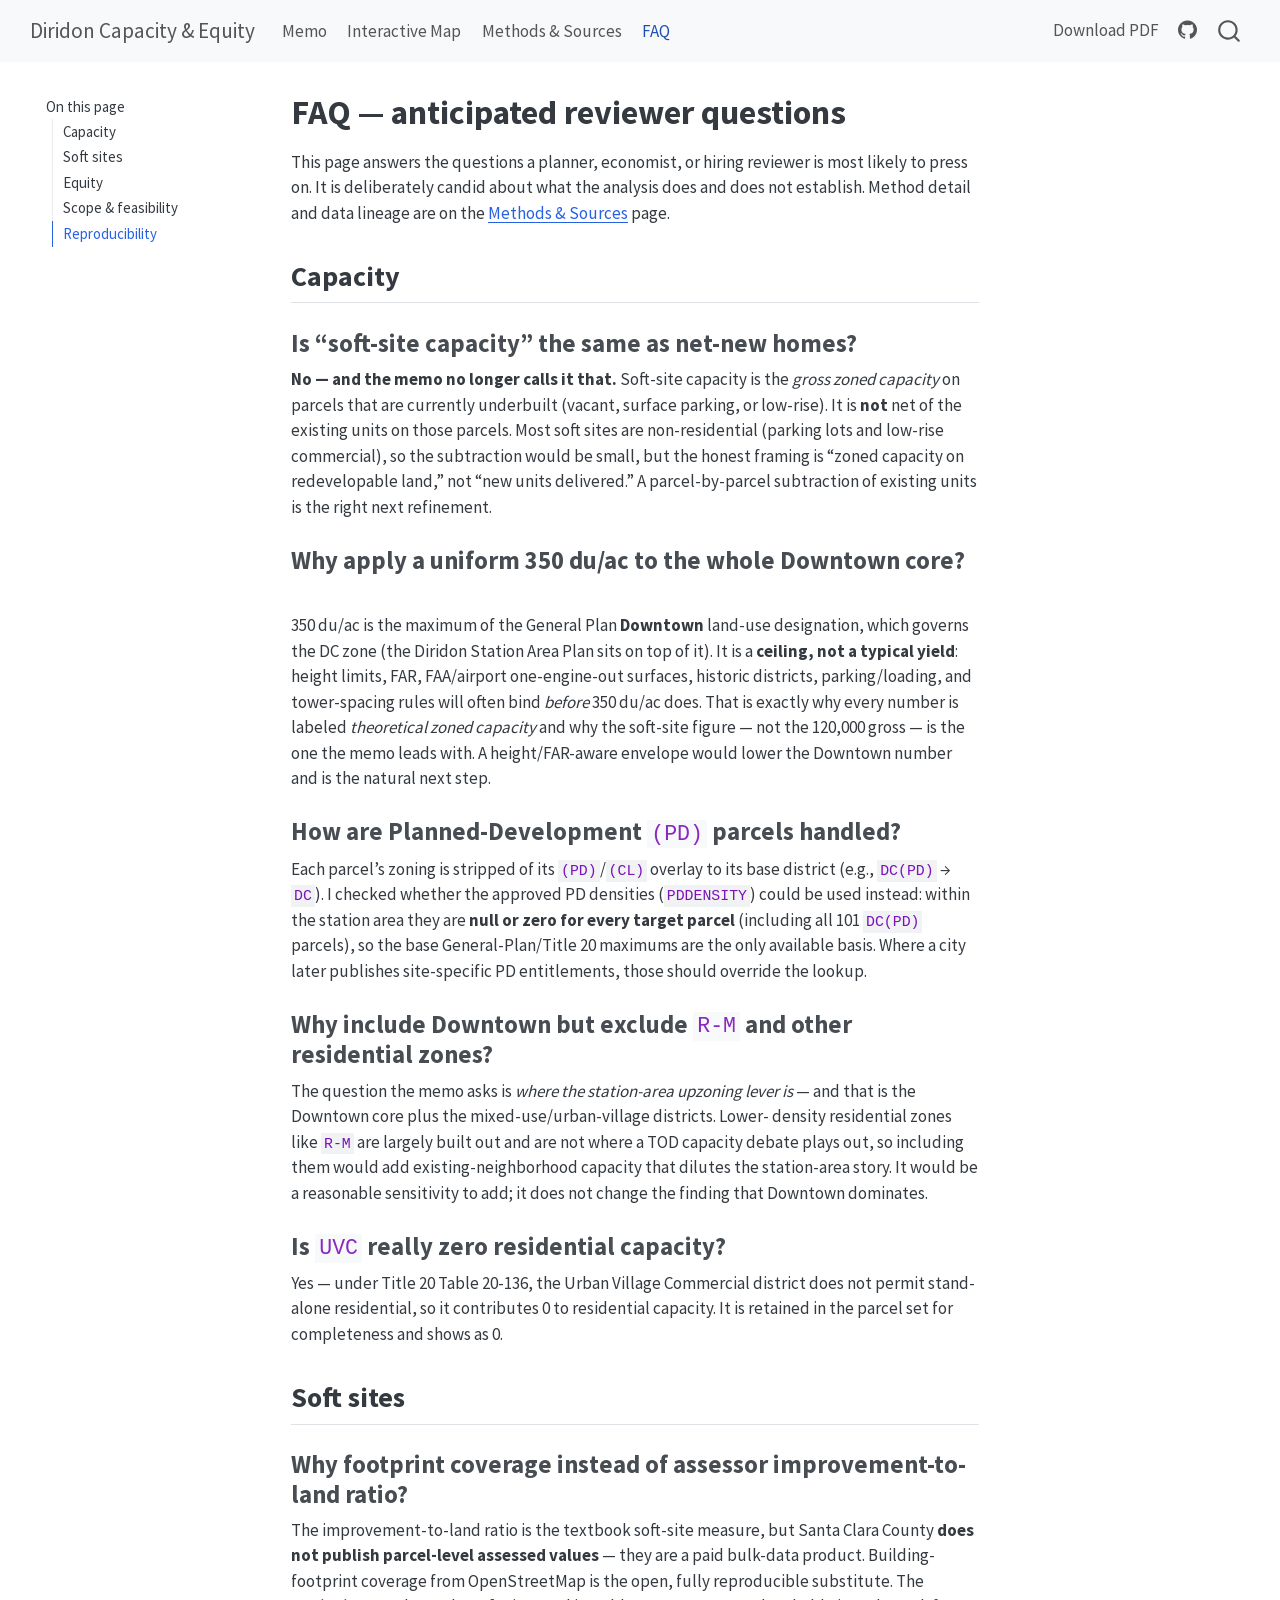
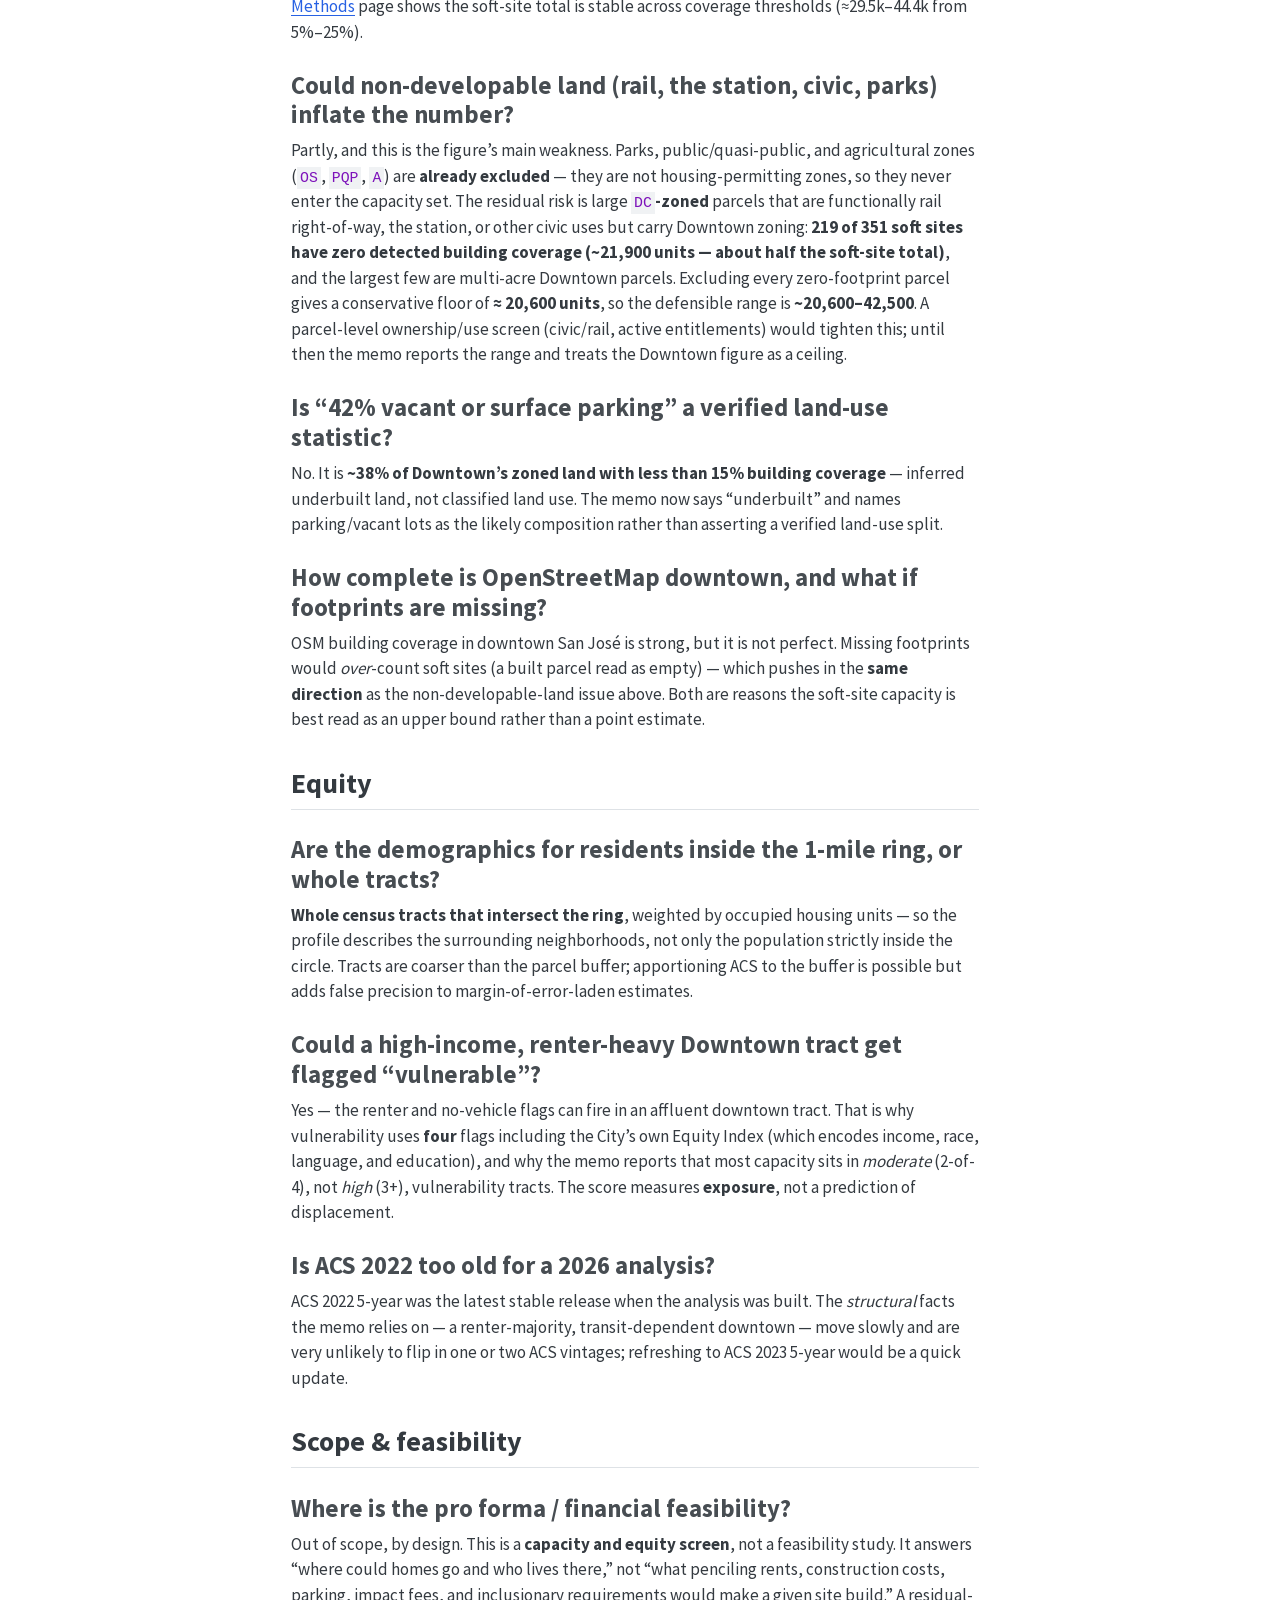
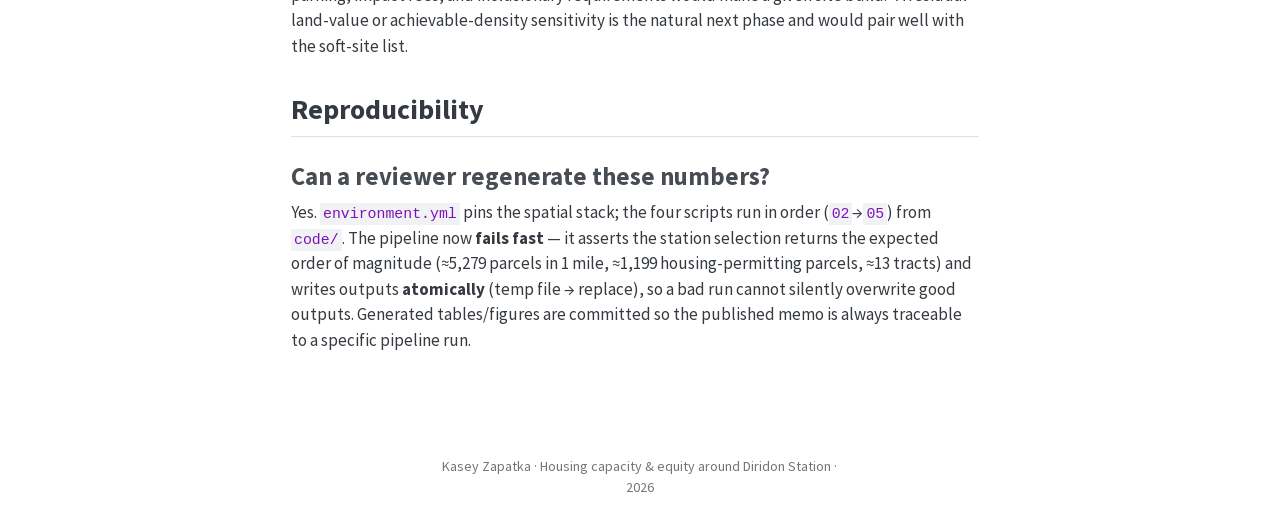
==== docs/faq.html @ 90d752ea "render site with faq page" ====
<!DOCTYPE html>
<html xmlns="http://www.w3.org/1999/xhtml" lang="en" xml:lang="en"><head>

<meta charset="utf-8">
<meta name="generator" content="quarto-1.9.38">

<meta name="viewport" content="width=device-width, initial-scale=1.0, user-scalable=yes">


<title>FAQ — anticipated reviewer questions – Diridon Capacity &amp; Equity</title>
<style>

code{white-space: pre-wrap;}
span.smallcaps{font-variant: small-caps;}
div.columns{display: flex; gap: min(4vw, 1.5em);}
div.column{flex: auto; overflow-x: auto;}
div.hanging-indent{margin-left: 1.5em; text-indent: -1.5em;}
ul.task-list{list-style: none;}
ul.task-list li input[type="checkbox"] {
width: 0.8em;
margin: 0 0.8em 0.2em -1em;  vertical-align: middle;
}
</style>


<script>const headroomChanged = new CustomEvent("quarto-hrChanged", {
  detail: {},
  bubbles: true,
  cancelable: false,
  composed: false,
});

const announceDismiss = () => {
  const annEl = window.document.getElementById("quarto-announcement");
  if (annEl) {
    annEl.remove();

    const annId = annEl.getAttribute("data-announcement-id");
    window.localStorage.setItem(`quarto-announce-${annId}`, "true");
  }
};

const announceRegister = () => {
  const annEl = window.document.getElementById("quarto-announcement");
  if (annEl) {
    const annId = annEl.getAttribute("data-announcement-id");
    const isDismissed =
      window.localStorage.getItem(`quarto-announce-${annId}`) || false;
    if (isDismissed) {
      announceDismiss();
      return;
    } else {
      annEl.classList.remove("hidden");
    }

    const actionEl = annEl.querySelector(".quarto-announcement-action");
    if (actionEl) {
      actionEl.addEventListener("click", function (e) {
        e.preventDefault();
        // Hide the bar immediately
        announceDismiss();
      });
    }
  }
};

window.document.addEventListener("DOMContentLoaded", function () {
  let init = false;

  announceRegister();

  // Manage the back to top button, if one is present.
  let lastScrollTop = window.pageYOffset || document.documentElement.scrollTop;
  const scrollDownBuffer = 5;
  const scrollUpBuffer = 35;
  const btn = document.getElementById("quarto-back-to-top");
  const hideBackToTop = () => {
    btn.style.display = "none";
  };
  const showBackToTop = () => {
    btn.style.display = "inline-block";
  };
  if (btn) {
    window.document.addEventListener(
      "scroll",
      function () {
        const currentScrollTop =
          window.pageYOffset || document.documentElement.scrollTop;

        // Shows and hides the button 'intelligently' as the user scrolls
        if (currentScrollTop - scrollDownBuffer > lastScrollTop) {
          hideBackToTop();
          lastScrollTop = currentScrollTop <= 0 ? 0 : currentScrollTop;
        } else if (currentScrollTop < lastScrollTop - scrollUpBuffer) {
          showBackToTop();
          lastScrollTop = currentScrollTop <= 0 ? 0 : currentScrollTop;
        }

        // Show the button at the bottom, hides it at the top
        if (currentScrollTop <= 0) {
          hideBackToTop();
        } else if (
          window.innerHeight + currentScrollTop >=
          document.body.offsetHeight
        ) {
          showBackToTop();
        }
      },
      false
    );
  }

  function throttle(func, wait) {
    var timeout;
    return function () {
      const context = this;
      const args = arguments;
      const later = function () {
        clearTimeout(timeout);
        timeout = null;
        func.apply(context, args);
      };

      if (!timeout) {
        timeout = setTimeout(later, wait);
      }
    };
  }

  function headerOffset() {
    // Set an offset if there is are fixed top navbar
    const headerEl = window.document.querySelector("header.fixed-top");
    if (headerEl) {
      return headerEl.clientHeight;
    } else {
      return 0;
    }
  }

  function footerOffset() {
    const footerEl = window.document.querySelector("footer.footer");
    if (footerEl) {
      return footerEl.clientHeight;
    } else {
      return 0;
    }
  }

  function dashboardOffset() {
    const dashboardNavEl = window.document.getElementById(
      "quarto-dashboard-header"
    );
    if (dashboardNavEl !== null) {
      return dashboardNavEl.clientHeight;
    } else {
      return 0;
    }
  }

  function updateDocumentOffsetWithoutAnimation() {
    updateDocumentOffset(false);
  }

  function updateDocumentOffset(animated) {
    // set body offset
    const topOffset = headerOffset();
    const bodyOffset = topOffset + footerOffset() + dashboardOffset();
    const bodyEl = window.document.body;
    bodyEl.setAttribute("data-bs-offset", topOffset);
    bodyEl.style.paddingTop = topOffset + "px";

    // deal with sidebar offsets
    const sidebars = window.document.querySelectorAll(
      ".sidebar, .headroom-target"
    );
    sidebars.forEach((sidebar) => {
      if (!animated) {
        sidebar.classList.add("notransition");
        // Remove the no transition class after the animation has time to complete
        setTimeout(function () {
          sidebar.classList.remove("notransition");
        }, 201);
      }

      if (window.Headroom && sidebar.classList.contains("sidebar-unpinned")) {
        sidebar.style.top = "0";
        sidebar.style.maxHeight = "100vh";
      } else {
        sidebar.style.top = topOffset + "px";
        sidebar.style.maxHeight = "calc(100vh - " + topOffset + "px)";
      }
    });

    // allow space for footer
    const mainContainer = window.document.querySelector(".quarto-container");
    if (mainContainer) {
      mainContainer.style.minHeight = "calc(100vh - " + bodyOffset + "px)";
    }

    // link offset
    let linkStyle = window.document.querySelector("#quarto-target-style");
    if (!linkStyle) {
      linkStyle = window.document.createElement("style");
      linkStyle.setAttribute("id", "quarto-target-style");
      window.document.head.appendChild(linkStyle);
    }
    while (linkStyle.firstChild) {
      linkStyle.removeChild(linkStyle.firstChild);
    }
    if (topOffset > 0) {
      linkStyle.appendChild(
        window.document.createTextNode(`
      section:target::before {
        content: "";
        display: block;
        height: ${topOffset}px;
        margin: -${topOffset}px 0 0;
      }`)
      );
    }
    if (init) {
      window.dispatchEvent(headroomChanged);
    }
    init = true;
  }

  // initialize headroom
  var header = window.document.querySelector("#quarto-header");
  if (header && window.Headroom) {
    const headroom = new window.Headroom(header, {
      tolerance: 5,
      onPin: function () {
        const sidebars = window.document.querySelectorAll(
          ".sidebar, .headroom-target"
        );
        sidebars.forEach((sidebar) => {
          sidebar.classList.remove("sidebar-unpinned");
        });
        updateDocumentOffset();
      },
      onUnpin: function () {
        const sidebars = window.document.querySelectorAll(
          ".sidebar, .headroom-target"
        );
        sidebars.forEach((sidebar) => {
          sidebar.classList.add("sidebar-unpinned");
        });
        updateDocumentOffset();
      },
    });
    headroom.init();

    let frozen = false;
    window.quartoToggleHeadroom = function () {
      if (frozen) {
        headroom.unfreeze();
        frozen = false;
      } else {
        headroom.freeze();
        frozen = true;
      }
    };
  }

  window.addEventListener(
    "hashchange",
    function (e) {
      if (
        getComputedStyle(document.documentElement).scrollBehavior !== "smooth"
      ) {
        window.scrollTo(0, window.pageYOffset - headerOffset());
      }
    },
    false
  );

  // Observe size changed for the header
  const headerEl = window.document.querySelector("header.fixed-top");
  if (headerEl && window.ResizeObserver) {
    const observer = new window.ResizeObserver(() => {
      setTimeout(updateDocumentOffsetWithoutAnimation, 0);
    });
    observer.observe(headerEl, {
      attributes: true,
      childList: true,
      characterData: true,
    });
  } else {
    window.addEventListener(
      "resize",
      throttle(updateDocumentOffsetWithoutAnimation, 50)
    );
  }
  setTimeout(updateDocumentOffsetWithoutAnimation, 250);

  // fixup index.html links if we aren't on the filesystem
  if (window.location.protocol !== "file:") {
    const links = window.document.querySelectorAll("a");
    for (let i = 0; i < links.length; i++) {
      if (links[i].href) {
        links[i].dataset.originalHref = links[i].href;
        links[i].href = links[i].href.replace(/\/index\.html/, "/");
      }
    }

    // Fixup any sharing links that require urls
    // Append url to any sharing urls
    const sharingLinks = window.document.querySelectorAll(
      "a.sidebar-tools-main-item, a.quarto-navigation-tool, a.quarto-navbar-tools, a.quarto-navbar-tools-item"
    );
    for (let i = 0; i < sharingLinks.length; i++) {
      const sharingLink = sharingLinks[i];
      const href = sharingLink.getAttribute("href");
      if (href) {
        sharingLink.setAttribute(
          "href",
          href.replace("|url|", window.location.href)
        );
      }
    }

    // Scroll the active navigation item into view, if necessary
    const navSidebar = window.document.querySelector("nav#quarto-sidebar");
    if (navSidebar) {
      // Find the active item
      const activeItem = navSidebar.querySelector("li.sidebar-item a.active");
      if (activeItem) {
        // Wait for the scroll height and height to resolve by observing size changes on the
        // nav element that is scrollable
        const resizeObserver = new ResizeObserver((_entries) => {
          // The bottom of the element
          const elBottom = activeItem.offsetTop;
          const viewBottom = navSidebar.scrollTop + navSidebar.clientHeight;

          // The element height and scroll height are the same, then we are still loading
          if (viewBottom !== navSidebar.scrollHeight) {
            // Determine if the item isn't visible and scroll to it
            if (elBottom >= viewBottom) {
              navSidebar.scrollTop = elBottom;
            }

            // stop observing now since we've completed the scroll
            resizeObserver.unobserve(navSidebar);
          }
        });
        resizeObserver.observe(navSidebar);
      }
    }
  }
});
</script>
<script>/*!
 * clipboard.js v2.0.11
 * https://clipboardjs.com/
 *
 * Licensed MIT © Zeno Rocha
 */
!function(t,e){"object"==typeof exports&&"object"==typeof module?module.exports=e():"function"==typeof define&&define.amd?define([],e):"object"==typeof exports?exports.ClipboardJS=e():t.ClipboardJS=e()}(this,function(){return n={686:function(t,e,n){"use strict";n.d(e,{default:function(){return b}});var e=n(279),i=n.n(e),e=n(370),u=n.n(e),e=n(817),r=n.n(e);function c(t){try{return document.execCommand(t)}catch(t){return}}var a=function(t){t=r()(t);return c("cut"),t};function o(t,e){var n,o,t=(n=t,o="rtl"===document.documentElement.getAttribute("dir"),(t=document.createElement("textarea")).style.fontSize="12pt",t.style.border="0",t.style.padding="0",t.style.margin="0",t.style.position="absolute",t.style[o?"right":"left"]="-9999px",o=window.pageYOffset||document.documentElement.scrollTop,t.style.top="".concat(o,"px"),t.setAttribute("readonly",""),t.value=n,t);return e.container.appendChild(t),e=r()(t),c("copy"),t.remove(),e}var f=function(t){var e=1<arguments.length&&void 0!==arguments[1]?arguments[1]:{container:document.body},n="";return"string"==typeof t?n=o(t,e):t instanceof HTMLInputElement&&!["text","search","url","tel","password"].includes(null==t?void 0:t.type)?n=o(t.value,e):(n=r()(t),c("copy")),n};function l(t){return(l="function"==typeof Symbol&&"symbol"==typeof Symbol.iterator?function(t){return typeof t}:function(t){return t&&"function"==typeof Symbol&&t.constructor===Symbol&&t!==Symbol.prototype?"symbol":typeof t})(t)}var s=function(){var t=0<arguments.length&&void 0!==arguments[0]?arguments[0]:{},e=t.action,n=void 0===e?"copy":e,o=t.container,e=t.target,t=t.text;if("copy"!==n&&"cut"!==n)throw new Error('Invalid "action" value, use either "copy" or "cut"');if(void 0!==e){if(!e||"object"!==l(e)||1!==e.nodeType)throw new Error('Invalid "target" value, use a valid Element');if("copy"===n&&e.hasAttribute("disabled"))throw new Error('Invalid "target" attribute. Please use "readonly" instead of "disabled" attribute');if("cut"===n&&(e.hasAttribute("readonly")||e.hasAttribute("disabled")))throw new Error('Invalid "target" attribute. You can\'t cut text from elements with "readonly" or "disabled" attributes')}return t?f(t,{container:o}):e?"cut"===n?a(e):f(e,{container:o}):void 0};function p(t){return(p="function"==typeof Symbol&&"symbol"==typeof Symbol.iterator?function(t){return typeof t}:function(t){return t&&"function"==typeof Symbol&&t.constructor===Symbol&&t!==Symbol.prototype?"symbol":typeof t})(t)}function d(t,e){for(var n=0;n<e.length;n++){var o=e[n];o.enumerable=o.enumerable||!1,o.configurable=!0,"value"in o&&(o.writable=!0),Object.defineProperty(t,o.key,o)}}function y(t,e){return(y=Object.setPrototypeOf||function(t,e){return t.__proto__=e,t})(t,e)}function h(n){var o=function(){if("undefined"==typeof Reflect||!Reflect.construct)return!1;if(Reflect.construct.sham)return!1;if("function"==typeof Proxy)return!0;try{return Date.prototype.toString.call(Reflect.construct(Date,[],function(){})),!0}catch(t){return!1}}();return function(){var t,e=v(n);return t=o?(t=v(this).constructor,Reflect.construct(e,arguments,t)):e.apply(this,arguments),e=this,!(t=t)||"object"!==p(t)&&"function"!=typeof t?function(t){if(void 0!==t)return t;throw new ReferenceError("this hasn't been initialised - super() hasn't been called")}(e):t}}function v(t){return(v=Object.setPrototypeOf?Object.getPrototypeOf:function(t){return t.__proto__||Object.getPrototypeOf(t)})(t)}function m(t,e){t="data-clipboard-".concat(t);if(e.hasAttribute(t))return e.getAttribute(t)}var b=function(){!function(t,e){if("function"!=typeof e&&null!==e)throw new TypeError("Super expression must either be null or a function");t.prototype=Object.create(e&&e.prototype,{constructor:{value:t,writable:!0,configurable:!0}}),e&&y(t,e)}(r,i());var t,e,n,o=h(r);function r(t,e){var n;return function(t){if(!(t instanceof r))throw new TypeError("Cannot call a class as a function")}(this),(n=o.call(this)).resolveOptions(e),n.listenClick(t),n}return t=r,n=[{key:"copy",value:function(t){var e=1<arguments.length&&void 0!==arguments[1]?arguments[1]:{container:document.body};return f(t,e)}},{key:"cut",value:function(t){return a(t)}},{key:"isSupported",value:function(){var t=0<arguments.length&&void 0!==arguments[0]?arguments[0]:["copy","cut"],t="string"==typeof t?[t]:t,e=!!document.queryCommandSupported;return t.forEach(function(t){e=e&&!!document.queryCommandSupported(t)}),e}}],(e=[{key:"resolveOptions",value:function(){var t=0<arguments.length&&void 0!==arguments[0]?arguments[0]:{};this.action="function"==typeof t.action?t.action:this.defaultAction,this.target="function"==typeof t.target?t.target:this.defaultTarget,this.text="function"==typeof t.text?t.text:this.defaultText,this.container="object"===p(t.container)?t.container:document.body}},{key:"listenClick",value:function(t){var e=this;this.listener=u()(t,"click",function(t){return e.onClick(t)})}},{key:"onClick",value:function(t){var e=t.delegateTarget||t.currentTarget,n=this.action(e)||"copy",t=s({action:n,container:this.container,target:this.target(e),text:this.text(e)});this.emit(t?"success":"error",{action:n,text:t,trigger:e,clearSelection:function(){e&&e.focus(),window.getSelection().removeAllRanges()}})}},{key:"defaultAction",value:function(t){return m("action",t)}},{key:"defaultTarget",value:function(t){t=m("target",t);if(t)return document.querySelector(t)}},{key:"defaultText",value:function(t){return m("text",t)}},{key:"destroy",value:function(){this.listener.destroy()}}])&&d(t.prototype,e),n&&d(t,n),r}()},828:function(t){var e;"undefined"==typeof Element||Element.prototype.matches||((e=Element.prototype).matches=e.matchesSelector||e.mozMatchesSelector||e.msMatchesSelector||e.oMatchesSelector||e.webkitMatchesSelector),t.exports=function(t,e){for(;t&&9!==t.nodeType;){if("function"==typeof t.matches&&t.matches(e))return t;t=t.parentNode}}},438:function(t,e,n){var u=n(828);function i(t,e,n,o,r){var i=function(e,n,t,o){return function(t){t.delegateTarget=u(t.target,n),t.delegateTarget&&o.call(e,t)}}.apply(this,arguments);return t.addEventListener(n,i,r),{destroy:function(){t.removeEventListener(n,i,r)}}}t.exports=function(t,e,n,o,r){return"function"==typeof t.addEventListener?i.apply(null,arguments):"function"==typeof n?i.bind(null,document).apply(null,arguments):("string"==typeof t&&(t=document.querySelectorAll(t)),Array.prototype.map.call(t,function(t){return i(t,e,n,o,r)}))}},879:function(t,n){n.node=function(t){return void 0!==t&&t instanceof HTMLElement&&1===t.nodeType},n.nodeList=function(t){var e=Object.prototype.toString.call(t);return void 0!==t&&("[object NodeList]"===e||"[object HTMLCollection]"===e)&&"length"in t&&(0===t.length||n.node(t[0]))},n.string=function(t){return"string"==typeof t||t instanceof String},n.fn=function(t){return"[object Function]"===Object.prototype.toString.call(t)}},370:function(t,e,n){var f=n(879),l=n(438);t.exports=function(t,e,n){if(!t&&!e&&!n)throw new Error("Missing required arguments");if(!f.string(e))throw new TypeError("Second argument must be a String");if(!f.fn(n))throw new TypeError("Third argument must be a Function");if(f.node(t))return c=e,a=n,(u=t).addEventListener(c,a),{destroy:function(){u.removeEventListener(c,a)}};if(f.nodeList(t))return o=t,r=e,i=n,Array.prototype.forEach.call(o,function(t){t.addEventListener(r,i)}),{destroy:function(){Array.prototype.forEach.call(o,function(t){t.removeEventListener(r,i)})}};if(f.string(t))return t=t,e=e,n=n,l(document.body,t,e,n);throw new TypeError("First argument must be a String, HTMLElement, HTMLCollection, or NodeList");var o,r,i,u,c,a}},817:function(t){t.exports=function(t){var e,n="SELECT"===t.nodeName?(t.focus(),t.value):"INPUT"===t.nodeName||"TEXTAREA"===t.nodeName?((e=t.hasAttribute("readonly"))||t.setAttribute("readonly",""),t.select(),t.setSelectionRange(0,t.value.length),e||t.removeAttribute("readonly"),t.value):(t.hasAttribute("contenteditable")&&t.focus(),n=window.getSelection(),(e=document.createRange()).selectNodeContents(t),n.removeAllRanges(),n.addRange(e),n.toString());return n}},279:function(t){function e(){}e.prototype={on:function(t,e,n){var o=this.e||(this.e={});return(o[t]||(o[t]=[])).push({fn:e,ctx:n}),this},once:function(t,e,n){var o=this;function r(){o.off(t,r),e.apply(n,arguments)}return r._=e,this.on(t,r,n)},emit:function(t){for(var e=[].slice.call(arguments,1),n=((this.e||(this.e={}))[t]||[]).slice(),o=0,r=n.length;o<r;o++)n[o].fn.apply(n[o].ctx,e);return this},off:function(t,e){var n=this.e||(this.e={}),o=n[t],r=[];if(o&&e)for(var i=0,u=o.length;i<u;i++)o[i].fn!==e&&o[i].fn._!==e&&r.push(o[i]);return r.length?n[t]=r:delete n[t],this}},t.exports=e,t.exports.TinyEmitter=e}},r={},o.n=function(t){var e=t&&t.__esModule?function(){return t.default}:function(){return t};return o.d(e,{a:e}),e},o.d=function(t,e){for(var n in e)o.o(e,n)&&!o.o(t,n)&&Object.defineProperty(t,n,{enumerable:!0,get:e[n]})},o.o=function(t,e){return Object.prototype.hasOwnProperty.call(t,e)},o(686).default;function o(t){if(r[t])return r[t].exports;var e=r[t]={exports:{}};return n[t](e,e.exports,o),e.exports}var n,r});</script>
<script>/*! @algolia/autocomplete-js 1.19.1 | MIT License | © Algolia, Inc. and contributors | https://github.com/algolia/autocomplete */
!function(e,t){"object"==typeof exports&&"undefined"!=typeof module?t(exports):"function"==typeof define&&define.amd?define(["exports"],t):t((e="undefined"!=typeof globalThis?globalThis:e||self)["@algolia/autocomplete-js"]={})}(this,(function(e){"use strict";function t(e,t){var n=Object.keys(e);if(Object.getOwnPropertySymbols){var r=Object.getOwnPropertySymbols(e);t&&(r=r.filter((function(t){return Object.getOwnPropertyDescriptor(e,t).enumerable}))),n.push.apply(n,r)}return n}function n(e){for(var n=1;n<arguments.length;n++){var r=null!=arguments[n]?arguments[n]:{};n%2?t(Object(r),!0).forEach((function(t){o(e,t,r[t])})):Object.getOwnPropertyDescriptors?Object.defineProperties(e,Object.getOwnPropertyDescriptors(r)):t(Object(r)).forEach((function(t){Object.defineProperty(e,t,Object.getOwnPropertyDescriptor(r,t))}))}return e}function r(e){return r="function"==typeof Symbol&&"symbol"==typeof Symbol.iterator?function(e){return typeof e}:function(e){return e&&"function"==typeof Symbol&&e.constructor===Symbol&&e!==Symbol.prototype?"symbol":typeof e},r(e)}function o(e,t,n){return(t=function(e){var t=function(e,t){if("object"!=typeof e||null===e)return e;var n=e[Symbol.toPrimitive];if(void 0!==n){var r=n.call(e,t||"default");if("object"!=typeof r)return r;throw new TypeError("@@toPrimitive must return a primitive value.")}return("string"===t?String:Number)(e)}(e,"string");return"symbol"==typeof t?t:String(t)}(t))in e?Object.defineProperty(e,t,{value:n,enumerable:!0,configurable:!0,writable:!0}):e[t]=n,e}function i(){return i=Object.assign?Object.assign.bind():function(e){for(var t=1;t<arguments.length;t++){var n=arguments[t];for(var r in n)Object.prototype.hasOwnProperty.call(n,r)&&(e[r]=n[r])}return e},i.apply(this,arguments)}function u(e,t){if(null==e)return{};var n,r,o=function(e,t){if(null==e)return{};var n,r,o={},i=Object.keys(e);for(r=0;r<i.length;r++)n=i[r],t.indexOf(n)>=0||(o[n]=e[n]);return o}(e,t);if(Object.getOwnPropertySymbols){var i=Object.getOwnPropertySymbols(e);for(r=0;r<i.length;r++)n=i[r],t.indexOf(n)>=0||Object.prototype.propertyIsEnumerable.call(e,n)&&(o[n]=e[n])}return o}function a(e,t){return function(e){if(Array.isArray(e))return e}(e)||function(e,t){var n=null==e?null:"undefined"!=typeof Symbol&&e[Symbol.iterator]||e["@@iterator"];if(null!=n){var r,o,i,u,a=[],l=!0,c=!1;try{if(i=(n=n.call(e)).next,0===t){if(Object(n)!==n)return;l=!1}else for(;!(l=(r=i.call(n)).done)&&(a.push(r.value),a.length!==t);l=!0);}catch(e){c=!0,o=e}finally{try{if(!l&&null!=n.return&&(u=n.return(),Object(u)!==u))return}finally{if(c)throw o}}return a}}(e,t)||c(e,t)||function(){throw new TypeError("Invalid attempt to destructure non-iterable instance.\nIn order to be iterable, non-array objects must have a [Symbol.iterator]() method.")}()}function l(e){return function(e){if(Array.isArray(e))return s(e)}(e)||function(e){if("undefined"!=typeof Symbol&&null!=e[Symbol.iterator]||null!=e["@@iterator"])return Array.from(e)}(e)||c(e)||function(){throw new TypeError("Invalid attempt to spread non-iterable instance.\nIn order to be iterable, non-array objects must have a [Symbol.iterator]() method.")}()}function c(e,t){if(e){if("string"==typeof e)return s(e,t);var n=Object.prototype.toString.call(e).slice(8,-1);return"Object"===n&&e.constructor&&(n=e.constructor.name),"Map"===n||"Set"===n?Array.from(e):"Arguments"===n||/^(?:Ui|I)nt(?:8|16|32)(?:Clamped)?Array$/.test(n)?s(e,t):void 0}}function s(e,t){(null==t||t>e.length)&&(t=e.length);for(var n=0,r=new Array(t);n<t;n++)r[n]=e[n];return r}function f(e){return{current:e}}function p(e,t){var n=void 0;return function(){for(var r=arguments.length,o=new Array(r),i=0;i<r;i++)o[i]=arguments[i];n&&clearTimeout(n),n=setTimeout((function(){return e.apply(void 0,o)}),t)}}function m(e){return e.reduce((function(e,t){return e.concat(t)}),[])}var v=0;function d(){return"autocomplete-".concat(v++)}function y(e,t){return t.reduce((function(e,t){return e&&e[t]}),e)}function b(e){return 0===e.collections.length?0:e.collections.reduce((function(e,t){return e+t.items.length}),0)}function g(e){return e!==Object(e)}function h(e,t){if(e===t)return!0;if(g(e)||g(t)||"function"==typeof e||"function"==typeof t)return e===t;if(Object.keys(e).length!==Object.keys(t).length)return!1;for(var n=0,r=Object.keys(e);n<r.length;n++){var o=r[n];if(!(o in t))return!1;if(!h(e[o],t[o]))return!1}return!0}var _=function(){};var O="1.19.1",S=[{segment:"autocomplete-core",version:O}];function j(e){var t=e.item,n=e.items,r=void 0===n?[]:n;return{index:t.__autocomplete_indexName,items:[t],positions:[1+r.findIndex((function(e){return e.objectID===t.objectID}))],queryID:t.__autocomplete_queryID,algoliaSource:["autocomplete"]}}function P(e,t){return function(e){if(Array.isArray(e))return e}(e)||function(e,t){var n=null==e?null:"undefined"!=typeof Symbol&&e[Symbol.iterator]||e["@@iterator"];if(null!=n){var r,o,i,u,a=[],l=!0,c=!1;try{if(i=(n=n.call(e)).next,0===t){if(Object(n)!==n)return;l=!1}else for(;!(l=(r=i.call(n)).done)&&(a.push(r.value),a.length!==t);l=!0);}catch(e){c=!0,o=e}finally{try{if(!l&&null!=n.return&&(u=n.return(),Object(u)!==u))return}finally{if(c)throw o}}return a}}(e,t)||function(e,t){if(!e)return;if("string"==typeof e)return w(e,t);var n=Object.prototype.toString.call(e).slice(8,-1);"Object"===n&&e.constructor&&(n=e.constructor.name);if("Map"===n||"Set"===n)return Array.from(e);if("Arguments"===n||/^(?:Ui|I)nt(?:8|16|32)(?:Clamped)?Array$/.test(n))return w(e,t)}(e,t)||function(){throw new TypeError("Invalid attempt to destructure non-iterable instance.\nIn order to be iterable, non-array objects must have a [Symbol.iterator]() method.")}()}function w(e,t){(null==t||t>e.length)&&(t=e.length);for(var n=0,r=new Array(t);n<t;n++)r[n]=e[n];return r}var I=["items"],A=["items"];function E(e){return E="function"==typeof Symbol&&"symbol"==typeof Symbol.iterator?function(e){return typeof e}:function(e){return e&&"function"==typeof Symbol&&e.constructor===Symbol&&e!==Symbol.prototype?"symbol":typeof e},E(e)}function D(e){return function(e){if(Array.isArray(e))return C(e)}(e)||function(e){if("undefined"!=typeof Symbol&&null!=e[Symbol.iterator]||null!=e["@@iterator"])return Array.from(e)}(e)||function(e,t){if(!e)return;if("string"==typeof e)return C(e,t);var n=Object.prototype.toString.call(e).slice(8,-1);"Object"===n&&e.constructor&&(n=e.constructor.name);if("Map"===n||"Set"===n)return Array.from(e);if("Arguments"===n||/^(?:Ui|I)nt(?:8|16|32)(?:Clamped)?Array$/.test(n))return C(e,t)}(e)||function(){throw new TypeError("Invalid attempt to spread non-iterable instance.\nIn order to be iterable, non-array objects must have a [Symbol.iterator]() method.")}()}function C(e,t){(null==t||t>e.length)&&(t=e.length);for(var n=0,r=new Array(t);n<t;n++)r[n]=e[n];return r}function k(e,t){if(null==e)return{};var n,r,o=function(e,t){if(null==e)return{};var n,r,o={},i=Object.keys(e);for(r=0;r<i.length;r++)n=i[r],t.indexOf(n)>=0||(o[n]=e[n]);return o}(e,t);if(Object.getOwnPropertySymbols){var i=Object.getOwnPropertySymbols(e);for(r=0;r<i.length;r++)n=i[r],t.indexOf(n)>=0||Object.prototype.propertyIsEnumerable.call(e,n)&&(o[n]=e[n])}return o}function x(e,t){var n=Object.keys(e);if(Object.getOwnPropertySymbols){var r=Object.getOwnPropertySymbols(e);t&&(r=r.filter((function(t){return Object.getOwnPropertyDescriptor(e,t).enumerable}))),n.push.apply(n,r)}return n}function N(e){for(var t=1;t<arguments.length;t++){var n=null!=arguments[t]?arguments[t]:{};t%2?x(Object(n),!0).forEach((function(t){T(e,t,n[t])})):Object.getOwnPropertyDescriptors?Object.defineProperties(e,Object.getOwnPropertyDescriptors(n)):x(Object(n)).forEach((function(t){Object.defineProperty(e,t,Object.getOwnPropertyDescriptor(n,t))}))}return e}function T(e,t,n){return(t=function(e){var t=function(e,t){if("object"!==E(e)||null===e)return e;var n=e[Symbol.toPrimitive];if(void 0!==n){var r=n.call(e,t||"default");if("object"!==E(r))return r;throw new TypeError("@@toPrimitive must return a primitive value.")}return("string"===t?String:Number)(e)}(e,"string");return"symbol"===E(t)?t:String(t)}(t))in e?Object.defineProperty(e,t,{value:n,enumerable:!0,configurable:!0,writable:!0}):e[t]=n,e}function q(e){for(var t=arguments.length>1&&void 0!==arguments[1]?arguments[1]:20,n=[],r=0;r<e.objectIDs.length;r+=t)n.push(N(N({},e),{},{objectIDs:e.objectIDs.slice(r,r+t)}));return n}function B(e){return e.map((function(e){var t=e.items,n=k(e,I);return N(N({},n),{},{objectIDs:(null==t?void 0:t.map((function(e){return e.objectID})))||n.objectIDs})}))}function R(e){var t,n,r,o=(t=P((e.version||"").split(".").map(Number),2),n=t[0],r=t[1],n>=3||2===n&&r>=4||1===n&&r>=10);function i(t,n,r){if(o&&void 0!==r){var i=r[0].__autocomplete_algoliaCredentials,u={"X-Algolia-Application-Id":i.appId,"X-Algolia-API-Key":i.apiKey};e.apply(void 0,[t].concat(D(n),[{headers:u}]))}else e.apply(void 0,[t].concat(D(n)))}return{init:function(t,n){e("init",{appId:t,apiKey:n})},setAuthenticatedUserToken:function(t){e("setAuthenticatedUserToken",t)},setUserToken:function(t){e("setUserToken",t)},clickedObjectIDsAfterSearch:function(){for(var e=arguments.length,t=new Array(e),n=0;n<e;n++)t[n]=arguments[n];t.length>0&&i("clickedObjectIDsAfterSearch",B(t),t[0].items)},clickedObjectIDs:function(){for(var e=arguments.length,t=new Array(e),n=0;n<e;n++)t[n]=arguments[n];t.length>0&&i("clickedObjectIDs",B(t),t[0].items)},clickedFilters:function(){for(var t=arguments.length,n=new Array(t),r=0;r<t;r++)n[r]=arguments[r];n.length>0&&e.apply(void 0,["clickedFilters"].concat(n))},convertedObjectIDsAfterSearch:function(){for(var e=arguments.length,t=new Array(e),n=0;n<e;n++)t[n]=arguments[n];t.length>0&&i("convertedObjectIDsAfterSearch",B(t),t[0].items)},convertedObjectIDs:function(){for(var e=arguments.length,t=new Array(e),n=0;n<e;n++)t[n]=arguments[n];t.length>0&&i("convertedObjectIDs",B(t),t[0].items)},convertedFilters:function(){for(var t=arguments.length,n=new Array(t),r=0;r<t;r++)n[r]=arguments[r];n.length>0&&e.apply(void 0,["convertedFilters"].concat(n))},viewedObjectIDs:function(){for(var e=arguments.length,t=new Array(e),n=0;n<e;n++)t[n]=arguments[n];t.length>0&&t.reduce((function(e,t){var n=t.items,r=k(t,A);return[].concat(D(e),D(q(N(N({},r),{},{objectIDs:(null==n?void 0:n.map((function(e){return e.objectID})))||r.objectIDs})).map((function(e){return{items:n,payload:e}}))))}),[]).forEach((function(e){var t=e.items;return i("viewedObjectIDs",[e.payload],t)}))},viewedFilters:function(){for(var t=arguments.length,n=new Array(t),r=0;r<t;r++)n[r]=arguments[r];n.length>0&&e.apply(void 0,["viewedFilters"].concat(n))}}}function L(e){var t=e.items.reduce((function(e,t){var n;return e[t.__autocomplete_indexName]=(null!==(n=e[t.__autocomplete_indexName])&&void 0!==n?n:[]).concat(t),e}),{});return Object.keys(t).map((function(e){return{index:e,items:t[e],algoliaSource:["autocomplete"]}}))}function F(e){return e.objectID&&e.__autocomplete_indexName&&e.__autocomplete_queryID}function U(e){return U="function"==typeof Symbol&&"symbol"==typeof Symbol.iterator?function(e){return typeof e}:function(e){return e&&"function"==typeof Symbol&&e.constructor===Symbol&&e!==Symbol.prototype?"symbol":typeof e},U(e)}function M(e){return function(e){if(Array.isArray(e))return H(e)}(e)||function(e){if("undefined"!=typeof Symbol&&null!=e[Symbol.iterator]||null!=e["@@iterator"])return Array.from(e)}(e)||function(e,t){if(!e)return;if("string"==typeof e)return H(e,t);var n=Object.prototype.toString.call(e).slice(8,-1);"Object"===n&&e.constructor&&(n=e.constructor.name);if("Map"===n||"Set"===n)return Array.from(e);if("Arguments"===n||/^(?:Ui|I)nt(?:8|16|32)(?:Clamped)?Array$/.test(n))return H(e,t)}(e)||function(){throw new TypeError("Invalid attempt to spread non-iterable instance.\nIn order to be iterable, non-array objects must have a [Symbol.iterator]() method.")}()}function H(e,t){(null==t||t>e.length)&&(t=e.length);for(var n=0,r=new Array(t);n<t;n++)r[n]=e[n];return r}function V(e,t){var n=Object.keys(e);if(Object.getOwnPropertySymbols){var r=Object.getOwnPropertySymbols(e);t&&(r=r.filter((function(t){return Object.getOwnPropertyDescriptor(e,t).enumerable}))),n.push.apply(n,r)}return n}function W(e){for(var t=1;t<arguments.length;t++){var n=null!=arguments[t]?arguments[t]:{};t%2?V(Object(n),!0).forEach((function(t){Q(e,t,n[t])})):Object.getOwnPropertyDescriptors?Object.defineProperties(e,Object.getOwnPropertyDescriptors(n)):V(Object(n)).forEach((function(t){Object.defineProperty(e,t,Object.getOwnPropertyDescriptor(n,t))}))}return e}function Q(e,t,n){return(t=function(e){var t=function(e,t){if("object"!==U(e)||null===e)return e;var n=e[Symbol.toPrimitive];if(void 0!==n){var r=n.call(e,t||"default");if("object"!==U(r))return r;throw new TypeError("@@toPrimitive must return a primitive value.")}return("string"===t?String:Number)(e)}(e,"string");return"symbol"===U(t)?t:String(t)}(t))in e?Object.defineProperty(e,t,{value:n,enumerable:!0,configurable:!0,writable:!0}):e[t]=n,e}var K="2.15.0",$="https://cdn.jsdelivr.net/npm/search-insights@".concat(K,"/dist/search-insights.min.js"),z=p((function(e){var t=e.onItemsChange,n=e.items,r=e.insights,o=e.state;t({insights:r,insightsEvents:L({items:n}).map((function(e){return W({eventName:"Items Viewed"},e)})),state:o})}),400);function G(e){var t=function(e){return W({onItemsChange:function(e){var t=e.insights,n=e.insightsEvents,r=e.state;t.viewedObjectIDs.apply(t,M(n.map((function(e){return W(W({},e),{},{algoliaSource:J(e.algoliaSource,r.context)})}))))},onSelect:function(e){var t=e.insights,n=e.insightsEvents,r=e.state;t.clickedObjectIDsAfterSearch.apply(t,M(n.map((function(e){return W(W({},e),{},{algoliaSource:J(e.algoliaSource,r.context)})}))))},onActive:_,__autocomplete_clickAnalytics:!0},e)}(e),n=t.insightsClient,r=t.insightsInitParams,o=t.onItemsChange,i=t.onSelect,u=t.onActive,a=t.__autocomplete_clickAnalytics,l=n;if(n||function(e){if("undefined"!=typeof window)e({window:window})}((function(e){var t=e.window,n=t.AlgoliaAnalyticsObject||"aa";"string"==typeof n&&(l=t[n]),l||(t.AlgoliaAnalyticsObject=n,t[n]||(t[n]=function(){t[n].queue||(t[n].queue=[]);for(var e=arguments.length,r=new Array(e),o=0;o<e;o++)r[o]=arguments[o];t[n].queue.push(r)}),t[n].version=K,l=t[n],function(e){var t="[Autocomplete]: Could not load search-insights.js. Please load it manually following https://alg.li/insights-autocomplete";try{var n=e.document.createElement("script");n.async=!0,n.src=$,n.onerror=function(){console.error(t)},document.body.appendChild(n)}catch(e){console.error(t)}}(t))})),!l)return{};r&&l("init",W({partial:!0},r));var c=R(l),s=f([]),m=p((function(e){var t=e.state;if(t.isOpen){var n=t.collections.reduce((function(e,t){return[].concat(M(e),M(t.items))}),[]).filter(F);h(s.current.map((function(e){return e.objectID})),n.map((function(e){return e.objectID})))||(s.current=n,n.length>0&&z({onItemsChange:o,items:n,insights:c,state:t}))}}),0);return{name:"aa.algoliaInsightsPlugin",subscribe:function(e){var t=e.setContext,n=e.onSelect,r=e.onActive;function o(e){t({algoliaInsightsPlugin:{__algoliaSearchParameters:W(W({},a?{clickAnalytics:!0}:{}),e?{userToken:X(e)}:{}),insights:c}})}l("addAlgoliaAgent","insights-plugin"),o(),l("onUserTokenChange",(function(e){o(e)})),l("getUserToken",null,(function(e,t){o(t)})),n((function(e){var t=e.item,n=e.state,r=e.event,o=e.source;F(t)&&i({state:n,event:r,insights:c,item:t,insightsEvents:[W({eventName:"Item Selected"},j({item:t,items:o.getItems().filter(F)}))]})})),r((function(e){var t=e.item,n=e.source,r=e.state,o=e.event;F(t)&&u({state:r,event:o,insights:c,item:t,insightsEvents:[W({eventName:"Item Active"},j({item:t,items:n.getItems().filter(F)}))]})}))},onStateChange:function(e){var t=e.state;m({state:t})},__autocomplete_pluginOptions:e}}function J(){var e,t=arguments.length>0&&void 0!==arguments[0]?arguments[0]:[],n=arguments.length>1?arguments[1]:void 0;return[].concat(M(t),["autocomplete-internal"],M(null!==(e=n.algoliaInsightsPlugin)&&void 0!==e&&e.__automaticInsights?["autocomplete-automatic"]:[]))}function X(e){return"number"==typeof e?e.toString():e}function Y(e,t){var n=t;return{then:function(t,r){return Y(e.then(ee(t,n,e),ee(r,n,e)),n)},catch:function(t){return Y(e.catch(ee(t,n,e)),n)},finally:function(t){return t&&n.onCancelList.push(t),Y(e.finally(ee(t&&function(){return n.onCancelList=[],t()},n,e)),n)},cancel:function(){n.isCanceled=!0;var e=n.onCancelList;n.onCancelList=[],e.forEach((function(e){e()}))},isCanceled:function(){return!0===n.isCanceled}}}function Z(e){return Y(e,{isCanceled:!1,onCancelList:[]})}function ee(e,t,n){return e?function(n){return t.isCanceled?n:e(n)}:n}var te,ne=!0;function re(e,t,n,r){if(!n)return null;if(e<0&&(null===t||null!==r&&0===t))return n+e;var o=(null===t?-1:t)+e;return o<=-1||o>=n?null===r?null:0:o}function oe(e,t){var n=Object.keys(e);if(Object.getOwnPropertySymbols){var r=Object.getOwnPropertySymbols(e);t&&(r=r.filter((function(t){return Object.getOwnPropertyDescriptor(e,t).enumerable}))),n.push.apply(n,r)}return n}function ie(e){for(var t=1;t<arguments.length;t++){var n=null!=arguments[t]?arguments[t]:{};t%2?oe(Object(n),!0).forEach((function(t){ue(e,t,n[t])})):Object.getOwnPropertyDescriptors?Object.defineProperties(e,Object.getOwnPropertyDescriptors(n)):oe(Object(n)).forEach((function(t){Object.defineProperty(e,t,Object.getOwnPropertyDescriptor(n,t))}))}return e}function ue(e,t,n){return(t=function(e){var t=function(e,t){if("object"!==ae(e)||null===e)return e;var n=e[Symbol.toPrimitive];if(void 0!==n){var r=n.call(e,t||"default");if("object"!==ae(r))return r;throw new TypeError("@@toPrimitive must return a primitive value.")}return("string"===t?String:Number)(e)}(e,"string");return"symbol"===ae(t)?t:String(t)}(t))in e?Object.defineProperty(e,t,{value:n,enumerable:!0,configurable:!0,writable:!0}):e[t]=n,e}function ae(e){return ae="function"==typeof Symbol&&"symbol"==typeof Symbol.iterator?function(e){return typeof e}:function(e){return e&&"function"==typeof Symbol&&e.constructor===Symbol&&e!==Symbol.prototype?"symbol":typeof e},ae(e)}function le(e,t){var n="undefined"!=typeof Symbol&&e[Symbol.iterator]||e["@@iterator"];if(!n){if(Array.isArray(e)||(n=function(e,t){if(!e)return;if("string"==typeof e)return ce(e,t);var n=Object.prototype.toString.call(e).slice(8,-1);"Object"===n&&e.constructor&&(n=e.constructor.name);if("Map"===n||"Set"===n)return Array.from(e);if("Arguments"===n||/^(?:Ui|I)nt(?:8|16|32)(?:Clamped)?Array$/.test(n))return ce(e,t)}(e))||t&&e&&"number"==typeof e.length){n&&(e=n);var r=0,o=function(){};return{s:o,n:function(){return r>=e.length?{done:!0}:{done:!1,value:e[r++]}},e:function(e){throw e},f:o}}throw new TypeError("Invalid attempt to iterate non-iterable instance.\nIn order to be iterable, non-array objects must have a [Symbol.iterator]() method.")}var i,u=!0,a=!1;return{s:function(){n=n.call(e)},n:function(){var e=n.next();return u=e.done,e},e:function(e){a=!0,i=e},f:function(){try{u||null==n.return||n.return()}finally{if(a)throw i}}}}function ce(e,t){(null==t||t>e.length)&&(t=e.length);for(var n=0,r=new Array(t);n<t;n++)r[n]=e[n];return r}var se=function(e,t){var n,r=!1,o=[],i=le(e);try{for(i.s();!(n=i.n()).done;){var u,a,l,c=null===(u=n.value.__autocomplete_pluginOptions)||void 0===u||null===(a=(l=u).awaitSubmit)||void 0===a?void 0:a.call(l);if("number"==typeof c)o.push(c);else if(!0===c){r=!0;break}}}catch(e){i.e(e)}finally{i.f()}return r?t.wait():o.length>0?t.wait(Math.max.apply(Math,o)):void 0};function fe(e){var t=function(e){var t=e.collections.map((function(e){return e.items.length})).reduce((function(e,t,n){var r=(e[n-1]||0)+t;return e.push(r),e}),[]).reduce((function(t,n){return n<=e.activeItemId?t+1:t}),0);return e.collections[t]}(e);if(!t)return null;var n=t.items[function(e){for(var t=e.state,n=e.collection,r=!1,o=0,i=0;!1===r;){var u=t.collections[o];if(u===n){r=!0;break}i+=u.items.length,o++}return t.activeItemId-i}({state:e,collection:t})],r=t.source;return{item:n,itemInputValue:r.getItemInputValue({item:n,state:e}),itemUrl:r.getItemUrl({item:n,state:e}),source:r}}function pe(e,t,n){return[e,null==n?void 0:n.sourceId,t].filter(Boolean).join("-").replace(/\s/g,"")}var me=/((gt|sm)-|galaxy nexus)|samsung[- ]|samsungbrowser/i;function ve(e){return e.nativeEvent||e}function de(e){return de="function"==typeof Symbol&&"symbol"==typeof Symbol.iterator?function(e){return typeof e}:function(e){return e&&"function"==typeof Symbol&&e.constructor===Symbol&&e!==Symbol.prototype?"symbol":typeof e},de(e)}function ye(e,t){var n=Object.keys(e);if(Object.getOwnPropertySymbols){var r=Object.getOwnPropertySymbols(e);t&&(r=r.filter((function(t){return Object.getOwnPropertyDescriptor(e,t).enumerable}))),n.push.apply(n,r)}return n}function be(e,t,n){return(t=function(e){var t=function(e,t){if("object"!==de(e)||null===e)return e;var n=e[Symbol.toPrimitive];if(void 0!==n){var r=n.call(e,t||"default");if("object"!==de(r))return r;throw new TypeError("@@toPrimitive must return a primitive value.")}return("string"===t?String:Number)(e)}(e,"string");return"symbol"===de(t)?t:String(t)}(t))in e?Object.defineProperty(e,t,{value:n,enumerable:!0,configurable:!0,writable:!0}):e[t]=n,e}function ge(e,t,n){var r,o=t.initialState;return{getState:function(){return o},dispatch:function(r,i){var u=function(e){for(var t=1;t<arguments.length;t++){var n=null!=arguments[t]?arguments[t]:{};t%2?ye(Object(n),!0).forEach((function(t){be(e,t,n[t])})):Object.getOwnPropertyDescriptors?Object.defineProperties(e,Object.getOwnPropertyDescriptors(n)):ye(Object(n)).forEach((function(t){Object.defineProperty(e,t,Object.getOwnPropertyDescriptor(n,t))}))}return e}({},o);o=e(o,{type:r,props:t,payload:i}),n({state:o,prevState:u})},pendingRequests:(r=[],{add:function(e){return r.push(e),e.finally((function(){r=r.filter((function(t){return t!==e}))}))},cancelAll:function(){r.forEach((function(e){return e.cancel()}))},isEmpty:function(){return 0===r.length},wait:function(e){return ne?(ne=!1,te=e?Promise.race([Promise.all(r),new Promise((function(t){return setTimeout(t,e)}))]):Promise.all(r),te.then((function(){ne=!0}))):te}})}}function he(e){return he="function"==typeof Symbol&&"symbol"==typeof Symbol.iterator?function(e){return typeof e}:function(e){return e&&"function"==typeof Symbol&&e.constructor===Symbol&&e!==Symbol.prototype?"symbol":typeof e},he(e)}function _e(e,t){var n=Object.keys(e);if(Object.getOwnPropertySymbols){var r=Object.getOwnPropertySymbols(e);t&&(r=r.filter((function(t){return Object.getOwnPropertyDescriptor(e,t).enumerable}))),n.push.apply(n,r)}return n}function Oe(e){for(var t=1;t<arguments.length;t++){var n=null!=arguments[t]?arguments[t]:{};t%2?_e(Object(n),!0).forEach((function(t){Se(e,t,n[t])})):Object.getOwnPropertyDescriptors?Object.defineProperties(e,Object.getOwnPropertyDescriptors(n)):_e(Object(n)).forEach((function(t){Object.defineProperty(e,t,Object.getOwnPropertyDescriptor(n,t))}))}return e}function Se(e,t,n){return(t=function(e){var t=function(e,t){if("object"!==he(e)||null===e)return e;var n=e[Symbol.toPrimitive];if(void 0!==n){var r=n.call(e,t||"default");if("object"!==he(r))return r;throw new TypeError("@@toPrimitive must return a primitive value.")}return("string"===t?String:Number)(e)}(e,"string");return"symbol"===he(t)?t:String(t)}(t))in e?Object.defineProperty(e,t,{value:n,enumerable:!0,configurable:!0,writable:!0}):e[t]=n,e}function je(e){return je="function"==typeof Symbol&&"symbol"==typeof Symbol.iterator?function(e){return typeof e}:function(e){return e&&"function"==typeof Symbol&&e.constructor===Symbol&&e!==Symbol.prototype?"symbol":typeof e},je(e)}function Pe(e){return function(e){if(Array.isArray(e))return we(e)}(e)||function(e){if("undefined"!=typeof Symbol&&null!=e[Symbol.iterator]||null!=e["@@iterator"])return Array.from(e)}(e)||function(e,t){if(!e)return;if("string"==typeof e)return we(e,t);var n=Object.prototype.toString.call(e).slice(8,-1);"Object"===n&&e.constructor&&(n=e.constructor.name);if("Map"===n||"Set"===n)return Array.from(e);if("Arguments"===n||/^(?:Ui|I)nt(?:8|16|32)(?:Clamped)?Array$/.test(n))return we(e,t)}(e)||function(){throw new TypeError("Invalid attempt to spread non-iterable instance.\nIn order to be iterable, non-array objects must have a [Symbol.iterator]() method.")}()}function we(e,t){(null==t||t>e.length)&&(t=e.length);for(var n=0,r=new Array(t);n<t;n++)r[n]=e[n];return r}function Ie(e,t){var n=Object.keys(e);if(Object.getOwnPropertySymbols){var r=Object.getOwnPropertySymbols(e);t&&(r=r.filter((function(t){return Object.getOwnPropertyDescriptor(e,t).enumerable}))),n.push.apply(n,r)}return n}function Ae(e){for(var t=1;t<arguments.length;t++){var n=null!=arguments[t]?arguments[t]:{};t%2?Ie(Object(n),!0).forEach((function(t){Ee(e,t,n[t])})):Object.getOwnPropertyDescriptors?Object.defineProperties(e,Object.getOwnPropertyDescriptors(n)):Ie(Object(n)).forEach((function(t){Object.defineProperty(e,t,Object.getOwnPropertyDescriptor(n,t))}))}return e}function Ee(e,t,n){return(t=function(e){var t=function(e,t){if("object"!==je(e)||null===e)return e;var n=e[Symbol.toPrimitive];if(void 0!==n){var r=n.call(e,t||"default");if("object"!==je(r))return r;throw new TypeError("@@toPrimitive must return a primitive value.")}return("string"===t?String:Number)(e)}(e,"string");return"symbol"===je(t)?t:String(t)}(t))in e?Object.defineProperty(e,t,{value:n,enumerable:!0,configurable:!0,writable:!0}):e[t]=n,e}function De(e,t){var n,r="undefined"!=typeof window?window:{},o=e.plugins||[];return Ae(Ae({debug:!1,openOnFocus:!1,enterKeyHint:void 0,ignoreCompositionEvents:!1,placeholder:"",autoFocus:!1,defaultActiveItemId:null,stallThreshold:300,insights:void 0,environment:r,shouldPanelOpen:function(e){return b(e.state)>0},reshape:function(e){return e.sources}},e),{},{id:null!==(n=e.id)&&void 0!==n?n:d(),plugins:o,initialState:Ae({activeItemId:null,query:"",completion:null,collections:[],isOpen:!1,status:"idle",context:{}},e.initialState),onStateChange:function(t){var n;null===(n=e.onStateChange)||void 0===n||n.call(e,t),o.forEach((function(e){var n;return null===(n=e.onStateChange)||void 0===n?void 0:n.call(e,t)}))},onSubmit:function(t){var n;null===(n=e.onSubmit)||void 0===n||n.call(e,t),o.forEach((function(e){var n;return null===(n=e.onSubmit)||void 0===n?void 0:n.call(e,t)}))},onReset:function(t){var n;null===(n=e.onReset)||void 0===n||n.call(e,t),o.forEach((function(e){var n;return null===(n=e.onReset)||void 0===n?void 0:n.call(e,t)}))},getSources:function(n){return Promise.all([].concat(Pe(o.map((function(e){return e.getSources}))),[e.getSources]).filter(Boolean).map((function(e){return function(e,t){var n=[];return Promise.resolve(e(t)).then((function(e){return Promise.all(e.filter((function(e){return Boolean(e)})).map((function(e){if(e.sourceId,n.includes(e.sourceId))throw new Error("[Autocomplete] The `sourceId` ".concat(JSON.stringify(e.sourceId)," is not unique."));n.push(e.sourceId);var t={getItemInputValue:function(e){return e.state.query},getItemUrl:function(){},onSelect:function(e){(0,e.setIsOpen)(!1)},onActive:_,onResolve:_};Object.keys(t).forEach((function(e){t[e].__default=!0}));var r=ie(ie({},t),e);return Promise.resolve(r)})))}))}(e,n)}))).then((function(e){return m(e)})).then((function(e){return e.map((function(e){return Ae(Ae({},e),{},{onSelect:function(n){e.onSelect(n),t.forEach((function(e){var t;return null===(t=e.onSelect)||void 0===t?void 0:t.call(e,n)}))},onActive:function(n){e.onActive(n),t.forEach((function(e){var t;return null===(t=e.onActive)||void 0===t?void 0:t.call(e,n)}))},onResolve:function(n){e.onResolve(n),t.forEach((function(e){var t;return null===(t=e.onResolve)||void 0===t?void 0:t.call(e,n)}))}})}))}))},navigator:Ae({navigate:function(e){var t=e.itemUrl;r.location.assign(t)},navigateNewTab:function(e){var t=e.itemUrl,n=r.open(t,"_blank","noopener");null==n||n.focus()},navigateNewWindow:function(e){var t=e.itemUrl;r.open(t,"_blank","noopener")}},e.navigator)})}function Ce(e){return Ce="function"==typeof Symbol&&"symbol"==typeof Symbol.iterator?function(e){return typeof e}:function(e){return e&&"function"==typeof Symbol&&e.constructor===Symbol&&e!==Symbol.prototype?"symbol":typeof e},Ce(e)}function ke(e,t){var n=Object.keys(e);if(Object.getOwnPropertySymbols){var r=Object.getOwnPropertySymbols(e);t&&(r=r.filter((function(t){return Object.getOwnPropertyDescriptor(e,t).enumerable}))),n.push.apply(n,r)}return n}function xe(e){for(var t=1;t<arguments.length;t++){var n=null!=arguments[t]?arguments[t]:{};t%2?ke(Object(n),!0).forEach((function(t){Ne(e,t,n[t])})):Object.getOwnPropertyDescriptors?Object.defineProperties(e,Object.getOwnPropertyDescriptors(n)):ke(Object(n)).forEach((function(t){Object.defineProperty(e,t,Object.getOwnPropertyDescriptor(n,t))}))}return e}function Ne(e,t,n){return(t=function(e){var t=function(e,t){if("object"!==Ce(e)||null===e)return e;var n=e[Symbol.toPrimitive];if(void 0!==n){var r=n.call(e,t||"default");if("object"!==Ce(r))return r;throw new TypeError("@@toPrimitive must return a primitive value.")}return("string"===t?String:Number)(e)}(e,"string");return"symbol"===Ce(t)?t:String(t)}(t))in e?Object.defineProperty(e,t,{value:n,enumerable:!0,configurable:!0,writable:!0}):e[t]=n,e}function Te(e){return Te="function"==typeof Symbol&&"symbol"==typeof Symbol.iterator?function(e){return typeof e}:function(e){return e&&"function"==typeof Symbol&&e.constructor===Symbol&&e!==Symbol.prototype?"symbol":typeof e},Te(e)}function qe(e,t){var n=Object.keys(e);if(Object.getOwnPropertySymbols){var r=Object.getOwnPropertySymbols(e);t&&(r=r.filter((function(t){return Object.getOwnPropertyDescriptor(e,t).enumerable}))),n.push.apply(n,r)}return n}function Be(e){for(var t=1;t<arguments.length;t++){var n=null!=arguments[t]?arguments[t]:{};t%2?qe(Object(n),!0).forEach((function(t){Re(e,t,n[t])})):Object.getOwnPropertyDescriptors?Object.defineProperties(e,Object.getOwnPropertyDescriptors(n)):qe(Object(n)).forEach((function(t){Object.defineProperty(e,t,Object.getOwnPropertyDescriptor(n,t))}))}return e}function Re(e,t,n){return(t=function(e){var t=function(e,t){if("object"!==Te(e)||null===e)return e;var n=e[Symbol.toPrimitive];if(void 0!==n){var r=n.call(e,t||"default");if("object"!==Te(r))return r;throw new TypeError("@@toPrimitive must return a primitive value.")}return("string"===t?String:Number)(e)}(e,"string");return"symbol"===Te(t)?t:String(t)}(t))in e?Object.defineProperty(e,t,{value:n,enumerable:!0,configurable:!0,writable:!0}):e[t]=n,e}function Le(e){return function(e){if(Array.isArray(e))return Fe(e)}(e)||function(e){if("undefined"!=typeof Symbol&&null!=e[Symbol.iterator]||null!=e["@@iterator"])return Array.from(e)}(e)||function(e,t){if(!e)return;if("string"==typeof e)return Fe(e,t);var n=Object.prototype.toString.call(e).slice(8,-1);"Object"===n&&e.constructor&&(n=e.constructor.name);if("Map"===n||"Set"===n)return Array.from(e);if("Arguments"===n||/^(?:Ui|I)nt(?:8|16|32)(?:Clamped)?Array$/.test(n))return Fe(e,t)}(e)||function(){throw new TypeError("Invalid attempt to spread non-iterable instance.\nIn order to be iterable, non-array objects must have a [Symbol.iterator]() method.")}()}function Fe(e,t){(null==t||t>e.length)&&(t=e.length);for(var n=0,r=new Array(t);n<t;n++)r[n]=e[n];return r}function Ue(e){return Boolean(e.execute)}function Me(e,t,n){if(o=e,Boolean(null==o?void 0:o.execute)){var r="algolia"===e.requesterId?Object.assign.apply(Object,[{}].concat(Le(Object.keys(n.context).map((function(e){var t;return null===(t=n.context[e])||void 0===t?void 0:t.__algoliaSearchParameters}))))):{};return Be(Be({},e),{},{requests:e.queries.map((function(n){return{query:"algolia"===e.requesterId?Be(Be({},n),{},{params:Be(Be({},r),n.params)}):n,sourceId:t,transformResponse:e.transformResponse}}))})}var o;return{items:e,sourceId:t}}function He(e){var t=e.reduce((function(e,t){if(!Ue(t))return e.push(t),e;var n=t.searchClient,r=t.execute,o=t.requesterId,i=t.requests,u=e.find((function(e){return Ue(t)&&Ue(e)&&e.searchClient===n&&Boolean(o)&&e.requesterId===o}));if(u){var a;(a=u.items).push.apply(a,Le(i))}else{var l={execute:r,requesterId:o,items:i,searchClient:n};e.push(l)}return e}),[]).map((function(e){if(!Ue(e))return Promise.resolve(e);var t=e,n=t.execute,r=t.items;return n({searchClient:t.searchClient,requests:r})}));return Promise.all(t).then((function(e){return m(e)}))}function Ve(e,t,n){return t.map((function(t){var r,o=e.filter((function(e){return e.sourceId===t.sourceId})),i=o.map((function(e){return e.items})),u=o[0].transformResponse,a=u?u({results:r=i,hits:r.map((function(e){return e.hits})).filter(Boolean),facetHits:r.map((function(e){var t;return null===(t=e.facetHits)||void 0===t?void 0:t.map((function(e){return{label:e.value,count:e.count,_highlightResult:{label:{value:e.highlighted}}}}))})).filter(Boolean)}):i;return t.onResolve({source:t,results:i,items:a,state:n.getState()}),a.every(Boolean),'The `getItems` function from source "'.concat(t.sourceId,'" must return an array of items but returned ').concat(JSON.stringify(void 0),".\n\nDid you forget to return items?\n\nSee: https://www.algolia.com/doc/ui-libraries/autocomplete/core-concepts/sources/#param-getitems"),{source:t,items:a}}))}function We(e){return We="function"==typeof Symbol&&"symbol"==typeof Symbol.iterator?function(e){return typeof e}:function(e){return e&&"function"==typeof Symbol&&e.constructor===Symbol&&e!==Symbol.prototype?"symbol":typeof e},We(e)}var Qe=["event","nextState","props","query","refresh","store"];function Ke(e,t){var n=Object.keys(e);if(Object.getOwnPropertySymbols){var r=Object.getOwnPropertySymbols(e);t&&(r=r.filter((function(t){return Object.getOwnPropertyDescriptor(e,t).enumerable}))),n.push.apply(n,r)}return n}function $e(e){for(var t=1;t<arguments.length;t++){var n=null!=arguments[t]?arguments[t]:{};t%2?Ke(Object(n),!0).forEach((function(t){ze(e,t,n[t])})):Object.getOwnPropertyDescriptors?Object.defineProperties(e,Object.getOwnPropertyDescriptors(n)):Ke(Object(n)).forEach((function(t){Object.defineProperty(e,t,Object.getOwnPropertyDescriptor(n,t))}))}return e}function ze(e,t,n){return(t=function(e){var t=function(e,t){if("object"!==We(e)||null===e)return e;var n=e[Symbol.toPrimitive];if(void 0!==n){var r=n.call(e,t||"default");if("object"!==We(r))return r;throw new TypeError("@@toPrimitive must return a primitive value.")}return("string"===t?String:Number)(e)}(e,"string");return"symbol"===We(t)?t:String(t)}(t))in e?Object.defineProperty(e,t,{value:n,enumerable:!0,configurable:!0,writable:!0}):e[t]=n,e}function Ge(e,t){if(null==e)return{};var n,r,o=function(e,t){if(null==e)return{};var n,r,o={},i=Object.keys(e);for(r=0;r<i.length;r++)n=i[r],t.indexOf(n)>=0||(o[n]=e[n]);return o}(e,t);if(Object.getOwnPropertySymbols){var i=Object.getOwnPropertySymbols(e);for(r=0;r<i.length;r++)n=i[r],t.indexOf(n)>=0||Object.prototype.propertyIsEnumerable.call(e,n)&&(o[n]=e[n])}return o}var Je,Xe,Ye,Ze=null,et=(Je=-1,Xe=-1,Ye=void 0,function(e){var t=++Je;return Promise.resolve(e).then((function(e){return Ye&&t<Xe?Ye:(Xe=t,Ye=e,e)}))});function tt(e){var t=e.event,n=e.nextState,r=void 0===n?{}:n,o=e.props,i=e.query,u=e.refresh,a=e.store,l=Ge(e,Qe);Ze&&o.environment.clearTimeout(Ze);var c=l.setCollections,s=l.setIsOpen,f=l.setQuery,p=l.setActiveItemId,v=l.setStatus,d=l.setContext;if(f(i),p(o.defaultActiveItemId),!i&&!1===o.openOnFocus){var y,b=a.getState().collections.map((function(e){return $e($e({},e),{},{items:[]})}));v("idle"),c(b),s(null!==(y=r.isOpen)&&void 0!==y?y:o.shouldPanelOpen({state:a.getState()}));var g=Z(et(b).then((function(){return Promise.resolve()})));return a.pendingRequests.add(g)}v("loading"),Ze=o.environment.setTimeout((function(){v("stalled")}),o.stallThreshold);var h=Z(et(o.getSources($e({query:i,refresh:u,state:a.getState()},l)).then((function(e){return Promise.all(e.map((function(e){return Promise.resolve(e.getItems($e({query:i,refresh:u,state:a.getState()},l))).then((function(t){return Me(t,e.sourceId,a.getState())}))}))).then(He).then((function(t){var n,r=t.some((function(e){return function(e){return!Array.isArray(e)&&Boolean(null==e?void 0:e._automaticInsights)}(e.items)}));r&&d({algoliaInsightsPlugin:$e($e({},(null===(n=a.getState().context)||void 0===n?void 0:n.algoliaInsightsPlugin)||{}),{},{__automaticInsights:r})});return Ve(t,e,a)})).then((function(e){return function(e){var t=e.collections,n=e.props,r=e.state,o=t.reduce((function(e,t){return xe(xe({},e),{},Ne({},t.source.sourceId,xe(xe({},t.source),{},{getItems:function(){return m(t.items)}})))}),{}),i=n.plugins.reduce((function(e,t){return t.reshape?t.reshape(e):e}),{sourcesBySourceId:o,state:r}).sourcesBySourceId;return m(n.reshape({sourcesBySourceId:i,sources:Object.values(i),state:r})).filter(Boolean).map((function(e){return{source:e,items:e.getItems()}}))}({collections:e,props:o,state:a.getState()})}))})))).then((function(e){var n;v("idle"),c(e);var f=o.shouldPanelOpen({state:a.getState()});s(null!==(n=r.isOpen)&&void 0!==n?n:o.openOnFocus&&!i&&f||f);var p=fe(a.getState());if(null!==a.getState().activeItemId&&p){var m=p.item,d=p.itemInputValue,y=p.itemUrl,b=p.source;b.onActive($e({event:t,item:m,itemInputValue:d,itemUrl:y,refresh:u,source:b,state:a.getState()},l))}})).finally((function(){v("idle"),Ze&&o.environment.clearTimeout(Ze)}));return a.pendingRequests.add(h)}function nt(e){return nt="function"==typeof Symbol&&"symbol"==typeof Symbol.iterator?function(e){return typeof e}:function(e){return e&&"function"==typeof Symbol&&e.constructor===Symbol&&e!==Symbol.prototype?"symbol":typeof e},nt(e)}var rt=["event","props","refresh","store"];function ot(e,t){var n=Object.keys(e);if(Object.getOwnPropertySymbols){var r=Object.getOwnPropertySymbols(e);t&&(r=r.filter((function(t){return Object.getOwnPropertyDescriptor(e,t).enumerable}))),n.push.apply(n,r)}return n}function it(e){for(var t=1;t<arguments.length;t++){var n=null!=arguments[t]?arguments[t]:{};t%2?ot(Object(n),!0).forEach((function(t){ut(e,t,n[t])})):Object.getOwnPropertyDescriptors?Object.defineProperties(e,Object.getOwnPropertyDescriptors(n)):ot(Object(n)).forEach((function(t){Object.defineProperty(e,t,Object.getOwnPropertyDescriptor(n,t))}))}return e}function ut(e,t,n){return(t=function(e){var t=function(e,t){if("object"!==nt(e)||null===e)return e;var n=e[Symbol.toPrimitive];if(void 0!==n){var r=n.call(e,t||"default");if("object"!==nt(r))return r;throw new TypeError("@@toPrimitive must return a primitive value.")}return("string"===t?String:Number)(e)}(e,"string");return"symbol"===nt(t)?t:String(t)}(t))in e?Object.defineProperty(e,t,{value:n,enumerable:!0,configurable:!0,writable:!0}):e[t]=n,e}function at(e,t){if(null==e)return{};var n,r,o=function(e,t){if(null==e)return{};var n,r,o={},i=Object.keys(e);for(r=0;r<i.length;r++)n=i[r],t.indexOf(n)>=0||(o[n]=e[n]);return o}(e,t);if(Object.getOwnPropertySymbols){var i=Object.getOwnPropertySymbols(e);for(r=0;r<i.length;r++)n=i[r],t.indexOf(n)>=0||Object.prototype.propertyIsEnumerable.call(e,n)&&(o[n]=e[n])}return o}function lt(e){return lt="function"==typeof Symbol&&"symbol"==typeof Symbol.iterator?function(e){return typeof e}:function(e){return e&&"function"==typeof Symbol&&e.constructor===Symbol&&e!==Symbol.prototype?"symbol":typeof e},lt(e)}var ct=["props","refresh","store"],st=["inputElement","formElement","panelElement"],ft=["inputElement"],pt=["inputElement","maxLength"],mt=["source"],vt=["item","source"];function dt(e,t){var n=Object.keys(e);if(Object.getOwnPropertySymbols){var r=Object.getOwnPropertySymbols(e);t&&(r=r.filter((function(t){return Object.getOwnPropertyDescriptor(e,t).enumerable}))),n.push.apply(n,r)}return n}function yt(e){for(var t=1;t<arguments.length;t++){var n=null!=arguments[t]?arguments[t]:{};t%2?dt(Object(n),!0).forEach((function(t){bt(e,t,n[t])})):Object.getOwnPropertyDescriptors?Object.defineProperties(e,Object.getOwnPropertyDescriptors(n)):dt(Object(n)).forEach((function(t){Object.defineProperty(e,t,Object.getOwnPropertyDescriptor(n,t))}))}return e}function bt(e,t,n){return(t=function(e){var t=function(e,t){if("object"!==lt(e)||null===e)return e;var n=e[Symbol.toPrimitive];if(void 0!==n){var r=n.call(e,t||"default");if("object"!==lt(r))return r;throw new TypeError("@@toPrimitive must return a primitive value.")}return("string"===t?String:Number)(e)}(e,"string");return"symbol"===lt(t)?t:String(t)}(t))in e?Object.defineProperty(e,t,{value:n,enumerable:!0,configurable:!0,writable:!0}):e[t]=n,e}function gt(e,t){if(null==e)return{};var n,r,o=function(e,t){if(null==e)return{};var n,r,o={},i=Object.keys(e);for(r=0;r<i.length;r++)n=i[r],t.indexOf(n)>=0||(o[n]=e[n]);return o}(e,t);if(Object.getOwnPropertySymbols){var i=Object.getOwnPropertySymbols(e);for(r=0;r<i.length;r++)n=i[r],t.indexOf(n)>=0||Object.prototype.propertyIsEnumerable.call(e,n)&&(o[n]=e[n])}return o}function ht(e){var t=e.props,n=e.refresh,r=e.store,o=gt(e,ct);return{getEnvironmentProps:function(e){var n=e.inputElement,o=e.formElement,i=e.panelElement;function u(e){!r.getState().isOpen&&r.pendingRequests.isEmpty()||e.target===n||!1===[o,i].some((function(t){return n=t,r=e.target,n===r||n.contains(r);var n,r}))&&(r.dispatch("blur",null),t.debug||r.pendingRequests.cancelAll())}return yt({onTouchStart:u,onMouseDown:u,onTouchMove:function(e){!1!==r.getState().isOpen&&n===t.environment.document.activeElement&&e.target!==n&&n.blur()}},gt(e,st))},getRootProps:function(e){return yt({role:"combobox","aria-expanded":r.getState().isOpen,"aria-haspopup":"listbox","aria-controls":r.getState().isOpen?r.getState().collections.map((function(e){var n=e.source;return pe(t.id,"list",n)})).join(" "):void 0,"aria-labelledby":pe(t.id,"label")},e)},getFormProps:function(e){e.inputElement;var i=gt(e,ft),u=function(i){var u;t.onSubmit(yt({event:i,refresh:n,state:r.getState()},o)),r.dispatch("submit",null),null===(u=e.inputElement)||void 0===u||u.blur()};return yt({action:"",noValidate:!0,role:"search",onSubmit:function(e){e.preventDefault();var n=se(t.plugins,r.pendingRequests);void 0!==n?n.then((function(){return u(e)})):u(e)},onReset:function(i){var u;i.preventDefault(),t.onReset(yt({event:i,refresh:n,state:r.getState()},o)),r.dispatch("reset",null),null===(u=e.inputElement)||void 0===u||u.focus()}},i)},getLabelProps:function(e){return yt({htmlFor:pe(t.id,"input"),id:pe(t.id,"label")},e)},getInputProps:function(e){var i;function u(e){(t.openOnFocus||Boolean(r.getState().query))&&tt(yt({event:e,props:t,query:r.getState().completion||r.getState().query,refresh:n,store:r},o)),r.dispatch("focus",null)}var a=e||{};a.inputElement;var l=a.maxLength,c=void 0===l?512:l,s=gt(a,pt),f=fe(r.getState()),p=function(e){return Boolean(e&&e.match(me))}((null===(i=t.environment.navigator)||void 0===i?void 0:i.userAgent)||""),m=t.enterKeyHint||(null!=f&&f.itemUrl&&!p?"go":"search");return yt({"aria-autocomplete":"both","aria-activedescendant":r.getState().isOpen&&null!==r.getState().activeItemId?pe(t.id,"item-".concat(r.getState().activeItemId),null==f?void 0:f.source):void 0,"aria-controls":r.getState().isOpen?r.getState().collections.filter((function(e){return e.items.length>0})).map((function(e){var n=e.source;return pe(t.id,"list",n)})).join(" "):void 0,"aria-labelledby":pe(t.id,"label"),value:r.getState().completion||r.getState().query,id:pe(t.id,"input"),autoComplete:"off",autoCorrect:"off",autoCapitalize:"off",enterKeyHint:m,spellCheck:"false",autoFocus:t.autoFocus,placeholder:t.placeholder,maxLength:c,type:"search",onChange:function(e){var i=e.currentTarget.value;t.ignoreCompositionEvents&&ve(e).isComposing?o.setQuery(i):tt(yt({event:e,props:t,query:i.slice(0,c),refresh:n,store:r},o))},onCompositionEnd:function(e){tt(yt({event:e,props:t,query:e.currentTarget.value.slice(0,c),refresh:n,store:r},o))},onKeyDown:function(e){ve(e).isComposing||function(e){var t=e.event,n=e.props,r=e.refresh,o=e.store,i=at(e,rt);if("ArrowUp"===t.key||"ArrowDown"===t.key){var u=function(){var e=fe(o.getState()),t=n.environment.document.getElementById(pe(n.id,"item-".concat(o.getState().activeItemId),null==e?void 0:e.source));t&&(t.scrollIntoViewIfNeeded?t.scrollIntoViewIfNeeded(!1):t.scrollIntoView(!1))},a=function(){var e=fe(o.getState());if(null!==o.getState().activeItemId&&e){var n=e.item,u=e.itemInputValue,a=e.itemUrl,l=e.source;l.onActive(it({event:t,item:n,itemInputValue:u,itemUrl:a,refresh:r,source:l,state:o.getState()},i))}};t.preventDefault(),!1===o.getState().isOpen&&(n.openOnFocus||Boolean(o.getState().query))?tt(it({event:t,props:n,query:o.getState().query,refresh:r,store:o},i)).then((function(){o.dispatch(t.key,{nextActiveItemId:n.defaultActiveItemId}),a(),setTimeout(u,0)})):(o.dispatch(t.key,{}),a(),u())}else if("Escape"===t.key)t.preventDefault(),o.dispatch(t.key,null),o.pendingRequests.cancelAll();else if("Tab"===t.key)o.dispatch("blur",null),o.pendingRequests.cancelAll();else if("Enter"===t.key){if(null===o.getState().activeItemId||o.getState().collections.every((function(e){return 0===e.items.length}))){var l=se(n.plugins,o.pendingRequests);return void(void 0!==l?l.then(o.pendingRequests.cancelAll):n.debug||o.pendingRequests.cancelAll())}t.preventDefault();var c=fe(o.getState()),s=c.item,f=c.itemInputValue,p=c.itemUrl,m=c.source;if(t.metaKey||t.ctrlKey)void 0!==p&&(m.onSelect(it({event:t,item:s,itemInputValue:f,itemUrl:p,refresh:r,source:m,state:o.getState()},i)),n.navigator.navigateNewTab({itemUrl:p,item:s,state:o.getState()}));else if(t.shiftKey)void 0!==p&&(m.onSelect(it({event:t,item:s,itemInputValue:f,itemUrl:p,refresh:r,source:m,state:o.getState()},i)),n.navigator.navigateNewWindow({itemUrl:p,item:s,state:o.getState()}));else if(t.altKey);else{if(void 0!==p)return m.onSelect(it({event:t,item:s,itemInputValue:f,itemUrl:p,refresh:r,source:m,state:o.getState()},i)),void n.navigator.navigate({itemUrl:p,item:s,state:o.getState()});tt(it({event:t,nextState:{isOpen:!1},props:n,query:f,refresh:r,store:o},i)).then((function(){m.onSelect(it({event:t,item:s,itemInputValue:f,itemUrl:p,refresh:r,source:m,state:o.getState()},i))}))}}}(yt({event:e,props:t,refresh:n,store:r},o))},onFocus:u,onBlur:_,onClick:function(n){e.inputElement!==t.environment.document.activeElement||r.getState().isOpen||u(n)}},s)},getPanelProps:function(e){return yt({onMouseDown:function(e){e.preventDefault()},onMouseLeave:function(){r.dispatch("mouseleave",null)}},e)},getListProps:function(e){var n=e||{},r=n.source,o=gt(n,mt);return yt({role:"listbox","aria-labelledby":pe(t.id,"label"),id:pe(t.id,"list",r)},o)},getItemProps:function(e){var i=e.item,u=e.source,a=gt(e,vt);return yt({id:pe(t.id,"item-".concat(i.__autocomplete_id),u),role:"option","aria-selected":r.getState().activeItemId===i.__autocomplete_id,onMouseMove:function(e){if(i.__autocomplete_id!==r.getState().activeItemId){r.dispatch("mousemove",i.__autocomplete_id);var t=fe(r.getState());if(null!==r.getState().activeItemId&&t){var u=t.item,a=t.itemInputValue,l=t.itemUrl,c=t.source;c.onActive(yt({event:e,item:u,itemInputValue:a,itemUrl:l,refresh:n,source:c,state:r.getState()},o))}}},onMouseDown:function(e){e.preventDefault()},onClick:function(e){var a=u.getItemInputValue({item:i,state:r.getState()}),l=u.getItemUrl({item:i,state:r.getState()});(l?Promise.resolve():tt(yt({event:e,nextState:{isOpen:!1},props:t,query:a,refresh:n,store:r},o))).then((function(){u.onSelect(yt({event:e,item:i,itemInputValue:a,itemUrl:l,refresh:n,source:u,state:r.getState()},o))}))}},a)}}}function _t(e){return _t="function"==typeof Symbol&&"symbol"==typeof Symbol.iterator?function(e){return typeof e}:function(e){return e&&"function"==typeof Symbol&&e.constructor===Symbol&&e!==Symbol.prototype?"symbol":typeof e},_t(e)}function Ot(e,t){var n=Object.keys(e);if(Object.getOwnPropertySymbols){var r=Object.getOwnPropertySymbols(e);t&&(r=r.filter((function(t){return Object.getOwnPropertyDescriptor(e,t).enumerable}))),n.push.apply(n,r)}return n}function St(e){for(var t=1;t<arguments.length;t++){var n=null!=arguments[t]?arguments[t]:{};t%2?Ot(Object(n),!0).forEach((function(t){jt(e,t,n[t])})):Object.getOwnPropertyDescriptors?Object.defineProperties(e,Object.getOwnPropertyDescriptors(n)):Ot(Object(n)).forEach((function(t){Object.defineProperty(e,t,Object.getOwnPropertyDescriptor(n,t))}))}return e}function jt(e,t,n){return(t=function(e){var t=function(e,t){if("object"!==_t(e)||null===e)return e;var n=e[Symbol.toPrimitive];if(void 0!==n){var r=n.call(e,t||"default");if("object"!==_t(r))return r;throw new TypeError("@@toPrimitive must return a primitive value.")}return("string"===t?String:Number)(e)}(e,"string");return"symbol"===_t(t)?t:String(t)}(t))in e?Object.defineProperty(e,t,{value:n,enumerable:!0,configurable:!0,writable:!0}):e[t]=n,e}function Pt(e){var t,n,r,o,i=e.plugins,u=e.options,a=null===(t=((null===(n=u.__autocomplete_metadata)||void 0===n?void 0:n.userAgents)||[])[0])||void 0===t?void 0:t.segment,l=a?jt({},a,Object.keys((null===(r=u.__autocomplete_metadata)||void 0===r?void 0:r.options)||{})):{};return{plugins:i.map((function(e){return{name:e.name,options:Object.keys(e.__autocomplete_pluginOptions||[])}})),options:St({"autocomplete-core":Object.keys(u)},l),ua:S.concat((null===(o=u.__autocomplete_metadata)||void 0===o?void 0:o.userAgents)||[])}}function wt(e){var t,n=e.state;return!1===n.isOpen||null===n.activeItemId?null:(null===(t=fe(n))||void 0===t?void 0:t.itemInputValue)||null}function It(e){return It="function"==typeof Symbol&&"symbol"==typeof Symbol.iterator?function(e){return typeof e}:function(e){return e&&"function"==typeof Symbol&&e.constructor===Symbol&&e!==Symbol.prototype?"symbol":typeof e},It(e)}function At(e,t){var n=Object.keys(e);if(Object.getOwnPropertySymbols){var r=Object.getOwnPropertySymbols(e);t&&(r=r.filter((function(t){return Object.getOwnPropertyDescriptor(e,t).enumerable}))),n.push.apply(n,r)}return n}function Et(e){for(var t=1;t<arguments.length;t++){var n=null!=arguments[t]?arguments[t]:{};t%2?At(Object(n),!0).forEach((function(t){Dt(e,t,n[t])})):Object.getOwnPropertyDescriptors?Object.defineProperties(e,Object.getOwnPropertyDescriptors(n)):At(Object(n)).forEach((function(t){Object.defineProperty(e,t,Object.getOwnPropertyDescriptor(n,t))}))}return e}function Dt(e,t,n){return(t=function(e){var t=function(e,t){if("object"!==It(e)||null===e)return e;var n=e[Symbol.toPrimitive];if(void 0!==n){var r=n.call(e,t||"default");if("object"!==It(r))return r;throw new TypeError("@@toPrimitive must return a primitive value.")}return("string"===t?String:Number)(e)}(e,"string");return"symbol"===It(t)?t:String(t)}(t))in e?Object.defineProperty(e,t,{value:n,enumerable:!0,configurable:!0,writable:!0}):e[t]=n,e}var Ct=function(e,t){switch(t.type){case"setActiveItemId":case"mousemove":return Et(Et({},e),{},{activeItemId:t.payload});case"setQuery":return Et(Et({},e),{},{query:t.payload,completion:null});case"setCollections":return Et(Et({},e),{},{collections:t.payload});case"setIsOpen":return Et(Et({},e),{},{isOpen:t.payload});case"setStatus":return Et(Et({},e),{},{status:t.payload});case"setContext":return Et(Et({},e),{},{context:Et(Et({},e.context),t.payload)});case"ArrowDown":var n=Et(Et({},e),{},{activeItemId:t.payload.hasOwnProperty("nextActiveItemId")?t.payload.nextActiveItemId:re(1,e.activeItemId,b(e),t.props.defaultActiveItemId)});return Et(Et({},n),{},{completion:wt({state:n})});case"ArrowUp":var r=Et(Et({},e),{},{activeItemId:re(-1,e.activeItemId,b(e),t.props.defaultActiveItemId)});return Et(Et({},r),{},{completion:wt({state:r})});case"Escape":return e.isOpen?Et(Et({},e),{},{activeItemId:null,isOpen:!1,completion:null}):Et(Et({},e),{},{activeItemId:null,query:"",status:"idle",collections:[]});case"submit":return Et(Et({},e),{},{activeItemId:null,isOpen:!1,status:"idle"});case"reset":return Et(Et({},e),{},{activeItemId:!0===t.props.openOnFocus?t.props.defaultActiveItemId:null,status:"idle",completion:null,query:""});case"focus":return Et(Et({},e),{},{activeItemId:t.props.defaultActiveItemId,isOpen:(t.props.openOnFocus||Boolean(e.query))&&t.props.shouldPanelOpen({state:e})});case"blur":return t.props.debug?e:Et(Et({},e),{},{isOpen:!1,activeItemId:null});case"mouseleave":return Et(Et({},e),{},{activeItemId:t.props.defaultActiveItemId});default:return"The reducer action ".concat(JSON.stringify(t.type)," is not supported."),e}};function kt(e){return kt="function"==typeof Symbol&&"symbol"==typeof Symbol.iterator?function(e){return typeof e}:function(e){return e&&"function"==typeof Symbol&&e.constructor===Symbol&&e!==Symbol.prototype?"symbol":typeof e},kt(e)}function xt(e,t){var n=Object.keys(e);if(Object.getOwnPropertySymbols){var r=Object.getOwnPropertySymbols(e);t&&(r=r.filter((function(t){return Object.getOwnPropertyDescriptor(e,t).enumerable}))),n.push.apply(n,r)}return n}function Nt(e){for(var t=1;t<arguments.length;t++){var n=null!=arguments[t]?arguments[t]:{};t%2?xt(Object(n),!0).forEach((function(t){Tt(e,t,n[t])})):Object.getOwnPropertyDescriptors?Object.defineProperties(e,Object.getOwnPropertyDescriptors(n)):xt(Object(n)).forEach((function(t){Object.defineProperty(e,t,Object.getOwnPropertyDescriptor(n,t))}))}return e}function Tt(e,t,n){return(t=function(e){var t=function(e,t){if("object"!==kt(e)||null===e)return e;var n=e[Symbol.toPrimitive];if(void 0!==n){var r=n.call(e,t||"default");if("object"!==kt(r))return r;throw new TypeError("@@toPrimitive must return a primitive value.")}return("string"===t?String:Number)(e)}(e,"string");return"symbol"===kt(t)?t:String(t)}(t))in e?Object.defineProperty(e,t,{value:n,enumerable:!0,configurable:!0,writable:!0}):e[t]=n,e}function qt(e){var t=[],n=De(e,t),r=ge(Ct,n,(function(e){var t,r,i=e.prevState,c=e.state;if(n.onStateChange(Nt({prevState:i,state:c,refresh:u,navigator:n.navigator},o)),!l()&&null!==(t=c.context)&&void 0!==t&&null!==(r=t.algoliaInsightsPlugin)&&void 0!==r&&r.__automaticInsights&&!1!==n.insights){var s=G({__autocomplete_clickAnalytics:!1});n.plugins.push(s),a([s])}})),o=function(e){var t=e.store;return{setActiveItemId:function(e){t.dispatch("setActiveItemId",e)},setQuery:function(e){t.dispatch("setQuery",e)},setCollections:function(e){var n=0,r=e.map((function(e){return Oe(Oe({},e),{},{items:m(e.items).map((function(e){return Oe(Oe({},e),{},{__autocomplete_id:n++})}))})}));t.dispatch("setCollections",r)},setIsOpen:function(e){t.dispatch("setIsOpen",e)},setStatus:function(e){t.dispatch("setStatus",e)},setContext:function(e){t.dispatch("setContext",e)}}}({store:r}),i=ht(Nt({props:n,refresh:u,store:r,navigator:n.navigator},o));function u(){return tt(Nt({event:new Event("input"),nextState:{isOpen:r.getState().isOpen},props:n,navigator:n.navigator,query:r.getState().query,refresh:u,store:r},o))}function a(e){e.forEach((function(e){var r;return null===(r=e.subscribe)||void 0===r?void 0:r.call(e,Nt(Nt({},o),{},{navigator:n.navigator,refresh:u,onSelect:function(e){t.push({onSelect:e})},onActive:function(e){t.push({onActive:e})},onResolve:function(e){t.push({onResolve:e})}}))}))}function l(){return n.plugins.some((function(e){return"aa.algoliaInsightsPlugin"===e.name}))}if(n.insights&&!l()){var c="boolean"==typeof n.insights?{}:n.insights;n.plugins.push(G(c))}return a(n.plugins),function(e){var t,n,r=e.metadata,o=e.environment;if(null===(t=o.navigator)||void 0===t||null===(n=t.userAgent)||void 0===n?void 0:n.includes("Algolia Crawler")){var i=o.document.createElement("meta"),u=o.document.querySelector("head");i.name="algolia:metadata",setTimeout((function(){i.content=JSON.stringify(r),u.appendChild(i)}),0)}}({metadata:Pt({plugins:n.plugins,options:e}),environment:n.environment}),Nt(Nt({refresh:u,navigator:n.navigator},i),o)}var Bt=function(e,t,n,r){var o;t[0]=0;for(var i=1;i<t.length;i++){var u=t[i++],a=t[i]?(t[0]|=u?1:2,n[t[i++]]):t[++i];3===u?r[0]=a:4===u?r[1]=Object.assign(r[1]||{},a):5===u?(r[1]=r[1]||{})[t[++i]]=a:6===u?r[1][t[++i]]+=a+"":u?(o=e.apply(a,Bt(e,a,n,["",null])),r.push(o),a[0]?t[0]|=2:(t[i-2]=0,t[i]=o)):r.push(a)}return r},Rt=new Map;function Lt(e){var t=Rt.get(this);return t||(t=new Map,Rt.set(this,t)),(t=Bt(this,t.get(e)||(t.set(e,t=function(e){for(var t,n,r=1,o="",i="",u=[0],a=function(e){1===r&&(e||(o=o.replace(/^\s*\n\s*|\s*\n\s*$/g,"")))?u.push(0,e,o):3===r&&(e||o)?(u.push(3,e,o),r=2):2===r&&"..."===o&&e?u.push(4,e,0):2===r&&o&&!e?u.push(5,0,!0,o):r>=5&&((o||!e&&5===r)&&(u.push(r,0,o,n),r=6),e&&(u.push(r,e,0,n),r=6)),o=""},l=0;l<e.length;l++){l&&(1===r&&a(),a(l));for(var c=0;c<e[l].length;c++)t=e[l][c],1===r?"<"===t?(a(),u=[u],r=3):o+=t:4===r?"--"===o&&">"===t?(r=1,o=""):o=t+o[0]:i?t===i?i="":o+=t:'"'===t||"'"===t?i=t:">"===t?(a(),r=1):r&&("="===t?(r=5,n=o,o=""):"/"===t&&(r<5||">"===e[l][c+1])?(a(),3===r&&(u=u[0]),r=u,(u=u[0]).push(2,0,r),r=0):" "===t||"\t"===t||"\n"===t||"\r"===t?(a(),r=2):o+=t),3===r&&"!--"===o&&(r=4,u=u[0])}return a(),u}(e)),t),arguments,[])).length>1?t:t[0]}var Ft=function(e){var t=e.environment,n=t.document.createElementNS("http://www.w3.org/2000/svg","svg");n.setAttribute("class","aa-ClearIcon"),n.setAttribute("viewBox","0 0 24 24"),n.setAttribute("width","18"),n.setAttribute("height","18"),n.setAttribute("fill","currentColor");var r=t.document.createElementNS("http://www.w3.org/2000/svg","path");return r.setAttribute("d","M5.293 6.707l5.293 5.293-5.293 5.293c-0.391 0.391-0.391 1.024 0 1.414s1.024 0.391 1.414 0l5.293-5.293 5.293 5.293c0.391 0.391 1.024 0.391 1.414 0s0.391-1.024 0-1.414l-5.293-5.293 5.293-5.293c0.391-0.391 0.391-1.024 0-1.414s-1.024-0.391-1.414 0l-5.293 5.293-5.293-5.293c-0.391-0.391-1.024-0.391-1.414 0s-0.391 1.024 0 1.414z"),n.appendChild(r),n};function Ut(e,t){if("string"==typeof t){var n=e.document.querySelector(t);return"The element ".concat(JSON.stringify(t)," is not in the document."),n}return t}function Mt(){for(var e=arguments.length,t=new Array(e),n=0;n<e;n++)t[n]=arguments[n];return t.reduce((function(e,t){return Object.keys(t).forEach((function(n){var r=e[n],o=t[n];r!==o&&(e[n]=[r,o].filter(Boolean).join(" "))})),e}),{})}var Ht=function(e){return e&&"object"===r(e)&&"[object Object]"===Object.prototype.toString.call(e)};function Vt(){for(var e=arguments.length,t=new Array(e),n=0;n<e;n++)t[n]=arguments[n];return t.reduce((function(e,t){return Object.keys(t).forEach((function(n){var r=e[n],o=t[n];Array.isArray(r)&&Array.isArray(o)?e[n]=r.concat.apply(r,l(o)):Ht(r)&&Ht(o)?e[n]=Vt(r,o):e[n]=o})),e}),{})}function Wt(e,t){return Object.entries(e).reduce((function(e,r){var i=a(r,2),u=i[0],l=i[1];return t({key:u,value:l})?n(n({},e),{},o({},u,l)):e}),{})}var Qt=["ontouchstart","ontouchend","ontouchmove","ontouchcancel"];function Kt(e,t,n){e[t]=null===n?"":"number"!=typeof n?n:n+"px"}function $t(e){this._listeners[e.type](e)}function zt(e,t,n){var r,o,i=e[t];if("style"===t)if("string"==typeof n)e.style=n;else if(null===n)e.style="";else for(t in n)i&&n[t]===i[t]||Kt(e.style,t,n[t]);else"o"===t[0]&&"n"===t[1]?(r=t!==(t=t.replace(/Capture$/,"")),((o=t.toLowerCase())in e||Qt.includes(o))&&(t=o),t=t.slice(2),e._listeners||(e._listeners={}),e._listeners[t]=n,n?i||e.addEventListener(t,$t,r):e.removeEventListener(t,$t,r)):"list"!==t&&"tagName"!==t&&"form"!==t&&"type"!==t&&"size"!==t&&"download"!==t&&"href"!==t&&t in e?e[t]=null==n?"":n:"function"!=typeof n&&"dangerouslySetInnerHTML"!==t&&(null==n||!1===n&&!/^ar/.test(t)?e.removeAttribute(t):e.setAttribute(t,n))}function Gt(e){switch(e){case"onChange":return"onInput";case"onCompositionEnd":return"oncompositionend";default:return e}}function Jt(e,t){for(var n in t)zt(e,Gt(n),t[n])}function Xt(e,t){for(var n in t)"o"===n[0]&&"n"===n[1]||zt(e,Gt(n),t[n])}var Yt=["children"];function Zt(e){return function(t,n){var r=n.children,o=void 0===r?[]:r,i=u(n,Yt),a=e.document.createElement(t);return Jt(a,i),a.append.apply(a,l(o)),a}}var en=["autocompleteScopeApi","environment","classNames","getInputProps","getInputPropsCore","isDetached","state"],tn=function(e){var t=e.environment.document.createElementNS("http://www.w3.org/2000/svg","svg");return t.setAttribute("class","aa-LoadingIcon"),t.setAttribute("viewBox","0 0 100 100"),t.setAttribute("width","20"),t.setAttribute("height","20"),t.innerHTML='<circle\n  cx="50"\n  cy="50"\n  fill="none"\n  r="35"\n  stroke="currentColor"\n  stroke-dasharray="164.93361431346415 56.97787143782138"\n  stroke-width="6"\n>\n  <animateTransform\n    attributeName="transform"\n    type="rotate"\n    repeatCount="indefinite"\n    dur="1s"\n    values="0 50 50;90 50 50;180 50 50;360 50 50"\n    keyTimes="0;0.40;0.65;1"\n  />\n</circle>',t},nn=function(e){var t=e.environment,n=t.document.createElementNS("http://www.w3.org/2000/svg","svg");n.setAttribute("class","aa-SubmitIcon"),n.setAttribute("viewBox","0 0 24 24"),n.setAttribute("width","20"),n.setAttribute("height","20"),n.setAttribute("fill","currentColor");var r=t.document.createElementNS("http://www.w3.org/2000/svg","path");return r.setAttribute("d","M16.041 15.856c-0.034 0.026-0.067 0.055-0.099 0.087s-0.060 0.064-0.087 0.099c-1.258 1.213-2.969 1.958-4.855 1.958-1.933 0-3.682-0.782-4.95-2.050s-2.050-3.017-2.050-4.95 0.782-3.682 2.050-4.95 3.017-2.050 4.95-2.050 3.682 0.782 4.95 2.050 2.050 3.017 2.050 4.95c0 1.886-0.745 3.597-1.959 4.856zM21.707 20.293l-3.675-3.675c1.231-1.54 1.968-3.493 1.968-5.618 0-2.485-1.008-4.736-2.636-6.364s-3.879-2.636-6.364-2.636-4.736 1.008-6.364 2.636-2.636 3.879-2.636 6.364 1.008 4.736 2.636 6.364 3.879 2.636 6.364 2.636c2.125 0 4.078-0.737 5.618-1.968l3.675 3.675c0.391 0.391 1.024 0.391 1.414 0s0.391-1.024 0-1.414z"),n.appendChild(r),n};function rn(e){var t=e.autocomplete,r=e.autocompleteScopeApi,o=e.classNames,i=e.environment,a=e.isDetached,l=e.placeholder,c=void 0===l?"Search":l,s=e.propGetters,f=e.setIsModalOpen,p=e.state,m=e.translations,v=Zt(i),d=s.getRootProps(n({state:p,props:t.getRootProps({})},r)),y=v("div",n({class:o.root,ariaLabel:m.detachedSearchButtonTitle},d)),b=v("div",{class:o.detachedContainer,onMouseDown:function(e){e.stopPropagation()}}),g=v("div",{class:o.detachedOverlay,children:[b],onMouseDown:function(){f(!1),t.setIsOpen(!1)}}),h=s.getLabelProps(n({state:p,props:t.getLabelProps({})},r)),_=v("button",{class:o.submitButton,type:"submit",title:m.submitButtonTitle,children:[nn({environment:i})]}),O=v("label",n({class:o.label,children:[_],ariaLabel:m.submitButtonTitle},h)),S=v("button",{class:o.clearButton,type:"reset",title:m.clearButtonTitle,children:[Ft({environment:i})]}),j=v("div",{class:o.loadingIndicator,children:[tn({environment:i})]}),P=function(e){var t=e.autocompleteScopeApi,r=e.environment;e.classNames;var o=e.getInputProps,i=e.getInputPropsCore,a=e.isDetached,l=e.state,c=u(e,en),s=Zt(r)("input",c),f=o(n({state:l,props:i({inputElement:s}),inputElement:s},t));return Jt(s,n(n({},f),{},{onKeyDown:function(e){a&&"Tab"===e.key||f.onKeyDown(e)}})),s}({class:o.input,environment:i,state:p,getInputProps:s.getInputProps,getInputPropsCore:t.getInputProps,autocompleteScopeApi:r,isDetached:a}),w=v("div",{class:o.inputWrapperPrefix,children:[O,j]}),I=v("div",{class:o.inputWrapperSuffix,children:[S]}),A=v("div",{class:o.inputWrapper,children:[P]}),E=s.getFormProps(n({state:p,props:t.getFormProps({inputElement:P})},r)),D=v("form",n({class:o.form,children:[w,A,I]},E)),C=s.getPanelProps(n({state:p,props:t.getPanelProps({})},r)),k=v("div",n({class:o.panel},C)),x=v("div",{class:o.detachedSearchButtonQuery,textContent:p.query}),N=v("div",{class:o.detachedSearchButtonPlaceholder,hidden:Boolean(p.query),textContent:c});if(a){var T=v("div",{class:o.detachedSearchButtonIcon,children:[nn({environment:i})]}),q=v("button",{type:"button",class:o.detachedSearchButton,title:m.detachedSearchButtonTitle,id:h.id,onClick:function(){f(!0)},children:[T,N,x]}),B=v("button",{type:"button",class:o.detachedCancelButton,textContent:m.detachedCancelButtonText,onTouchStart:function(e){e.stopPropagation()},onClick:function(){t.setIsOpen(!1),f(!1)}}),R=v("div",{class:o.detachedFormContainer,children:[D,B]});b.appendChild(R),y.appendChild(q)}else y.appendChild(D);return{detachedContainer:b,detachedOverlay:g,detachedSearchButtonQuery:x,detachedSearchButtonPlaceholder:N,inputWrapper:A,input:P,root:y,form:D,label:O,submitButton:_,clearButton:S,loadingIndicator:j,panel:k}}var on,un,an,ln,cn,sn,fn,pn={},mn=[],vn=/acit|ex(?:s|g|n|p|$)|rph|grid|ows|mnc|ntw|ine[ch]|zoo|^ord|itera/i;function dn(e,t){for(var n in t)e[n]=t[n];return e}function yn(e){var t=e.parentNode;t&&t.removeChild(e)}function bn(e,t,n){var r,o,i,u={};for(i in t)"key"==i?r=t[i]:"ref"==i?o=t[i]:u[i]=t[i];if(arguments.length>2&&(u.children=arguments.length>3?on.call(arguments,2):n),"function"==typeof e&&null!=e.defaultProps)for(i in e.defaultProps)void 0===u[i]&&(u[i]=e.defaultProps[i]);return gn(e,u,r,o,null)}function gn(e,t,n,r,o){var i={type:e,props:t,key:n,ref:r,__k:null,__:null,__b:0,__e:null,__d:void 0,__c:null,__h:null,constructor:void 0,__v:null==o?++an:o};return null==o&&null!=un.vnode&&un.vnode(i),i}function hn(e){return e.children}function _n(e,t){this.props=e,this.context=t}function On(e,t){if(null==t)return e.__?On(e.__,e.__.__k.indexOf(e)+1):null;for(var n;t<e.__k.length;t++)if(null!=(n=e.__k[t])&&null!=n.__e)return n.__e;return"function"==typeof e.type?On(e):null}function Sn(e){var t,n;if(null!=(e=e.__)&&null!=e.__c){for(e.__e=e.__c.base=null,t=0;t<e.__k.length;t++)if(null!=(n=e.__k[t])&&null!=n.__e){e.__e=e.__c.base=n.__e;break}return Sn(e)}}function jn(e){(!e.__d&&(e.__d=!0)&&ln.push(e)&&!Pn.__r++||cn!==un.debounceRendering)&&((cn=un.debounceRendering)||sn)(Pn)}function Pn(){var e,t,n,r,o,i,u,a;for(ln.sort(fn);e=ln.shift();)e.__d&&(t=ln.length,r=void 0,o=void 0,u=(i=(n=e).__v).__e,(a=n.__P)&&(r=[],(o=dn({},i)).__v=i.__v+1,Nn(a,i,o,n.__n,void 0!==a.ownerSVGElement,null!=i.__h?[u]:null,r,null==u?On(i):u,i.__h),Tn(r,i),i.__e!=u&&Sn(i)),ln.length>t&&ln.sort(fn));Pn.__r=0}function wn(e,t,n,r,o,i,u,a,l,c){var s,f,p,m,v,d,y,b=r&&r.__k||mn,g=b.length;for(n.__k=[],s=0;s<t.length;s++)if(null!=(m=n.__k[s]=null==(m=t[s])||"boolean"==typeof m||"function"==typeof m?null:"string"==typeof m||"number"==typeof m||"bigint"==typeof m?gn(null,m,null,null,m):Array.isArray(m)?gn(hn,{children:m},null,null,null):m.__b>0?gn(m.type,m.props,m.key,m.ref?m.ref:null,m.__v):m)){if(m.__=n,m.__b=n.__b+1,null===(p=b[s])||p&&m.key==p.key&&m.type===p.type)b[s]=void 0;else for(f=0;f<g;f++){if((p=b[f])&&m.key==p.key&&m.type===p.type){b[f]=void 0;break}p=null}Nn(e,m,p=p||pn,o,i,u,a,l,c),v=m.__e,(f=m.ref)&&p.ref!=f&&(y||(y=[]),p.ref&&y.push(p.ref,null,m),y.push(f,m.__c||v,m)),null!=v?(null==d&&(d=v),"function"==typeof m.type&&m.__k===p.__k?m.__d=l=In(m,l,e):l=An(e,m,p,b,v,l),"function"==typeof n.type&&(n.__d=l)):l&&p.__e==l&&l.parentNode!=e&&(l=On(p))}for(n.__e=d,s=g;s--;)null!=b[s]&&("function"==typeof n.type&&null!=b[s].__e&&b[s].__e==n.__d&&(n.__d=En(r).nextSibling),Rn(b[s],b[s]));if(y)for(s=0;s<y.length;s++)Bn(y[s],y[++s],y[++s])}function In(e,t,n){for(var r,o=e.__k,i=0;o&&i<o.length;i++)(r=o[i])&&(r.__=e,t="function"==typeof r.type?In(r,t,n):An(n,r,r,o,r.__e,t));return t}function An(e,t,n,r,o,i){var u,a,l;if(void 0!==t.__d)u=t.__d,t.__d=void 0;else if(null==n||o!=i||null==o.parentNode)e:if(null==i||i.parentNode!==e)e.appendChild(o),u=null;else{for(a=i,l=0;(a=a.nextSibling)&&l<r.length;l+=1)if(a==o)break e;e.insertBefore(o,i),u=i}return void 0!==u?u:o.nextSibling}function En(e){var t,n,r;if(null==e.type||"string"==typeof e.type)return e.__e;if(e.__k)for(t=e.__k.length-1;t>=0;t--)if((n=e.__k[t])&&(r=En(n)))return r;return null}function Dn(e,t,n){"-"===t[0]?e.setProperty(t,null==n?"":n):e[t]=null==n?"":"number"!=typeof n||vn.test(t)?n:n+"px"}function Cn(e,t,n,r,o){var i;e:if("style"===t)if("string"==typeof n)e.style.cssText=n;else{if("string"==typeof r&&(e.style.cssText=r=""),r)for(t in r)n&&t in n||Dn(e.style,t,"");if(n)for(t in n)r&&n[t]===r[t]||Dn(e.style,t,n[t])}else if("o"===t[0]&&"n"===t[1])i=t!==(t=t.replace(/Capture$/,"")),t=t.toLowerCase()in e?t.toLowerCase().slice(2):t.slice(2),e.l||(e.l={}),e.l[t+i]=n,n?r||e.addEventListener(t,i?xn:kn,i):e.removeEventListener(t,i?xn:kn,i);else if("dangerouslySetInnerHTML"!==t){if(o)t=t.replace(/xlink(H|:h)/,"h").replace(/sName$/,"s");else if("width"!==t&&"height"!==t&&"href"!==t&&"list"!==t&&"form"!==t&&"tabIndex"!==t&&"download"!==t&&t in e)try{e[t]=null==n?"":n;break e}catch(e){}"function"==typeof n||(null==n||!1===n&&"-"!==t[4]?e.removeAttribute(t):e.setAttribute(t,n))}}function kn(e){return this.l[e.type+!1](un.event?un.event(e):e)}function xn(e){return this.l[e.type+!0](un.event?un.event(e):e)}function Nn(e,t,n,r,o,i,u,a,l){var c,s,f,p,m,v,d,y,b,g,h,_,O,S,j,P=t.type;if(void 0!==t.constructor)return null;null!=n.__h&&(l=n.__h,a=t.__e=n.__e,t.__h=null,i=[a]),(c=un.__b)&&c(t);try{e:if("function"==typeof P){if(y=t.props,b=(c=P.contextType)&&r[c.__c],g=c?b?b.props.value:c.__:r,n.__c?d=(s=t.__c=n.__c).__=s.__E:("prototype"in P&&P.prototype.render?t.__c=s=new P(y,g):(t.__c=s=new _n(y,g),s.constructor=P,s.render=Ln),b&&b.sub(s),s.props=y,s.state||(s.state={}),s.context=g,s.__n=r,f=s.__d=!0,s.__h=[],s._sb=[]),null==s.__s&&(s.__s=s.state),null!=P.getDerivedStateFromProps&&(s.__s==s.state&&(s.__s=dn({},s.__s)),dn(s.__s,P.getDerivedStateFromProps(y,s.__s))),p=s.props,m=s.state,s.__v=t,f)null==P.getDerivedStateFromProps&&null!=s.componentWillMount&&s.componentWillMount(),null!=s.componentDidMount&&s.__h.push(s.componentDidMount);else{if(null==P.getDerivedStateFromProps&&y!==p&&null!=s.componentWillReceiveProps&&s.componentWillReceiveProps(y,g),!s.__e&&null!=s.shouldComponentUpdate&&!1===s.shouldComponentUpdate(y,s.__s,g)||t.__v===n.__v){for(t.__v!==n.__v&&(s.props=y,s.state=s.__s,s.__d=!1),s.__e=!1,t.__e=n.__e,t.__k=n.__k,t.__k.forEach((function(e){e&&(e.__=t)})),h=0;h<s._sb.length;h++)s.__h.push(s._sb[h]);s._sb=[],s.__h.length&&u.push(s);break e}null!=s.componentWillUpdate&&s.componentWillUpdate(y,s.__s,g),null!=s.componentDidUpdate&&s.__h.push((function(){s.componentDidUpdate(p,m,v)}))}if(s.context=g,s.props=y,s.__P=e,_=un.__r,O=0,"prototype"in P&&P.prototype.render){for(s.state=s.__s,s.__d=!1,_&&_(t),c=s.render(s.props,s.state,s.context),S=0;S<s._sb.length;S++)s.__h.push(s._sb[S]);s._sb=[]}else do{s.__d=!1,_&&_(t),c=s.render(s.props,s.state,s.context),s.state=s.__s}while(s.__d&&++O<25);s.state=s.__s,null!=s.getChildContext&&(r=dn(dn({},r),s.getChildContext())),f||null==s.getSnapshotBeforeUpdate||(v=s.getSnapshotBeforeUpdate(p,m)),j=null!=c&&c.type===hn&&null==c.key?c.props.children:c,wn(e,Array.isArray(j)?j:[j],t,n,r,o,i,u,a,l),s.base=t.__e,t.__h=null,s.__h.length&&u.push(s),d&&(s.__E=s.__=null),s.__e=!1}else null==i&&t.__v===n.__v?(t.__k=n.__k,t.__e=n.__e):t.__e=qn(n.__e,t,n,r,o,i,u,l);(c=un.diffed)&&c(t)}catch(e){t.__v=null,(l||null!=i)&&(t.__e=a,t.__h=!!l,i[i.indexOf(a)]=null),un.__e(e,t,n)}}function Tn(e,t){un.__c&&un.__c(t,e),e.some((function(t){try{e=t.__h,t.__h=[],e.some((function(e){e.call(t)}))}catch(e){un.__e(e,t.__v)}}))}function qn(e,t,n,r,o,i,u,a){var l,c,s,f=n.props,p=t.props,m=t.type,v=0;if("svg"===m&&(o=!0),null!=i)for(;v<i.length;v++)if((l=i[v])&&"setAttribute"in l==!!m&&(m?l.localName===m:3===l.nodeType)){e=l,i[v]=null;break}if(null==e){if(null===m)return document.createTextNode(p);e=o?document.createElementNS("http://www.w3.org/2000/svg",m):document.createElement(m,p.is&&p),i=null,a=!1}if(null===m)f===p||a&&e.data===p||(e.data=p);else{if(i=i&&on.call(e.childNodes),c=(f=n.props||pn).dangerouslySetInnerHTML,s=p.dangerouslySetInnerHTML,!a){if(null!=i)for(f={},v=0;v<e.attributes.length;v++)f[e.attributes[v].name]=e.attributes[v].value;(s||c)&&(s&&(c&&s.__html==c.__html||s.__html===e.innerHTML)||(e.innerHTML=s&&s.__html||""))}if(function(e,t,n,r,o){var i;for(i in n)"children"===i||"key"===i||i in t||Cn(e,i,null,n[i],r);for(i in t)o&&"function"!=typeof t[i]||"children"===i||"key"===i||"value"===i||"checked"===i||n[i]===t[i]||Cn(e,i,t[i],n[i],r)}(e,p,f,o,a),s)t.__k=[];else if(v=t.props.children,wn(e,Array.isArray(v)?v:[v],t,n,r,o&&"foreignObject"!==m,i,u,i?i[0]:n.__k&&On(n,0),a),null!=i)for(v=i.length;v--;)null!=i[v]&&yn(i[v]);a||("value"in p&&void 0!==(v=p.value)&&(v!==e.value||"progress"===m&&!v||"option"===m&&v!==f.value)&&Cn(e,"value",v,f.value,!1),"checked"in p&&void 0!==(v=p.checked)&&v!==e.checked&&Cn(e,"checked",v,f.checked,!1))}return e}function Bn(e,t,n){try{"function"==typeof e?e(t):e.current=t}catch(e){un.__e(e,n)}}function Rn(e,t,n){var r,o;if(un.unmount&&un.unmount(e),(r=e.ref)&&(r.current&&r.current!==e.__e||Bn(r,null,t)),null!=(r=e.__c)){if(r.componentWillUnmount)try{r.componentWillUnmount()}catch(e){un.__e(e,t)}r.base=r.__P=null,e.__c=void 0}if(r=e.__k)for(o=0;o<r.length;o++)r[o]&&Rn(r[o],t,n||"function"!=typeof e.type);n||null==e.__e||yn(e.__e),e.__=e.__e=e.__d=void 0}function Ln(e,t,n){return this.constructor(e,n)}on=mn.slice,un={__e:function(e,t,n,r){for(var o,i,u;t=t.__;)if((o=t.__c)&&!o.__)try{if((i=o.constructor)&&null!=i.getDerivedStateFromError&&(o.setState(i.getDerivedStateFromError(e)),u=o.__d),null!=o.componentDidCatch&&(o.componentDidCatch(e,r||{}),u=o.__d),u)return o.__E=o}catch(t){e=t}throw e}},an=0,_n.prototype.setState=function(e,t){var n;n=null!=this.__s&&this.__s!==this.state?this.__s:this.__s=dn({},this.state),"function"==typeof e&&(e=e(dn({},n),this.props)),e&&dn(n,e),null!=e&&this.__v&&(t&&this._sb.push(t),jn(this))},_n.prototype.forceUpdate=function(e){this.__v&&(this.__e=!0,e&&this.__h.push(e),jn(this))},_n.prototype.render=hn,ln=[],sn="function"==typeof Promise?Promise.prototype.then.bind(Promise.resolve()):setTimeout,fn=function(e,t){return e.__v.__b-t.__v.__b},Pn.__r=0;var Fn="__aa-highlight__",Un="__/aa-highlight__";function Mn(e){var t=e.highlightedValue.split(Fn),n=t.shift(),r=function(){var e=arguments.length>0&&void 0!==arguments[0]?arguments[0]:[];return{get:function(){return e},add:function(t){var n=e[e.length-1];(null==n?void 0:n.isHighlighted)===t.isHighlighted?e[e.length-1]={value:n.value+t.value,isHighlighted:n.isHighlighted}:e.push(t)}}}(n?[{value:n,isHighlighted:!1}]:[]);return t.forEach((function(e){var t=e.split(Un);r.add({value:t[0],isHighlighted:!0}),""!==t[1]&&r.add({value:t[1],isHighlighted:!1})})),r.get()}function Hn(e){return function(e){if(Array.isArray(e))return Vn(e)}(e)||function(e){if("undefined"!=typeof Symbol&&null!=e[Symbol.iterator]||null!=e["@@iterator"])return Array.from(e)}(e)||function(e,t){if(!e)return;if("string"==typeof e)return Vn(e,t);var n=Object.prototype.toString.call(e).slice(8,-1);"Object"===n&&e.constructor&&(n=e.constructor.name);if("Map"===n||"Set"===n)return Array.from(e);if("Arguments"===n||/^(?:Ui|I)nt(?:8|16|32)(?:Clamped)?Array$/.test(n))return Vn(e,t)}(e)||function(){throw new TypeError("Invalid attempt to spread non-iterable instance.\nIn order to be iterable, non-array objects must have a [Symbol.iterator]() method.")}()}function Vn(e,t){(null==t||t>e.length)&&(t=e.length);for(var n=0,r=new Array(t);n<t;n++)r[n]=e[n];return r}function Wn(e){var t=e.hit,n=e.attribute,r=Array.isArray(n)?n:[n],o=y(t,["_highlightResult"].concat(Hn(r),["value"]));return"string"!=typeof o&&(o=y(t,r)||""),Mn({highlightedValue:o})}var Qn={"&amp;":"&","&lt;":"<","&gt;":">","&quot;":'"',"&#39;":"'"},Kn=new RegExp(/\w/i),$n=/&(amp|quot|lt|gt|#39);/g,zn=RegExp($n.source);function Gn(e,t){var n,r,o,i=e[t],u=(null===(n=e[t+1])||void 0===n?void 0:n.isHighlighted)||!0,a=(null===(r=e[t-1])||void 0===r?void 0:r.isHighlighted)||!0;return Kn.test((o=i.value)&&zn.test(o)?o.replace($n,(function(e){return Qn[e]})):o)||a!==u?i.isHighlighted:a}function Jn(e){return Jn="function"==typeof Symbol&&"symbol"==typeof Symbol.iterator?function(e){return typeof e}:function(e){return e&&"function"==typeof Symbol&&e.constructor===Symbol&&e!==Symbol.prototype?"symbol":typeof e},Jn(e)}function Xn(e,t){var n=Object.keys(e);if(Object.getOwnPropertySymbols){var r=Object.getOwnPropertySymbols(e);t&&(r=r.filter((function(t){return Object.getOwnPropertyDescriptor(e,t).enumerable}))),n.push.apply(n,r)}return n}function Yn(e){for(var t=1;t<arguments.length;t++){var n=null!=arguments[t]?arguments[t]:{};t%2?Xn(Object(n),!0).forEach((function(t){Zn(e,t,n[t])})):Object.getOwnPropertyDescriptors?Object.defineProperties(e,Object.getOwnPropertyDescriptors(n)):Xn(Object(n)).forEach((function(t){Object.defineProperty(e,t,Object.getOwnPropertyDescriptor(n,t))}))}return e}function Zn(e,t,n){return(t=function(e){var t=function(e,t){if("object"!==Jn(e)||null===e)return e;var n=e[Symbol.toPrimitive];if(void 0!==n){var r=n.call(e,t||"default");if("object"!==Jn(r))return r;throw new TypeError("@@toPrimitive must return a primitive value.")}return("string"===t?String:Number)(e)}(e,"string");return"symbol"===Jn(t)?t:String(t)}(t))in e?Object.defineProperty(e,t,{value:n,enumerable:!0,configurable:!0,writable:!0}):e[t]=n,e}function er(e){return e.some((function(e){return e.isHighlighted}))?e.map((function(t,n){return Yn(Yn({},t),{},{isHighlighted:!Gn(e,n)})})):e.map((function(e){return Yn(Yn({},e),{},{isHighlighted:!1})}))}function tr(e){return function(e){if(Array.isArray(e))return nr(e)}(e)||function(e){if("undefined"!=typeof Symbol&&null!=e[Symbol.iterator]||null!=e["@@iterator"])return Array.from(e)}(e)||function(e,t){if(!e)return;if("string"==typeof e)return nr(e,t);var n=Object.prototype.toString.call(e).slice(8,-1);"Object"===n&&e.constructor&&(n=e.constructor.name);if("Map"===n||"Set"===n)return Array.from(e);if("Arguments"===n||/^(?:Ui|I)nt(?:8|16|32)(?:Clamped)?Array$/.test(n))return nr(e,t)}(e)||function(){throw new TypeError("Invalid attempt to spread non-iterable instance.\nIn order to be iterable, non-array objects must have a [Symbol.iterator]() method.")}()}function nr(e,t){(null==t||t>e.length)&&(t=e.length);for(var n=0,r=new Array(t);n<t;n++)r[n]=e[n];return r}function rr(e){var t=e.hit,n=e.attribute,r=Array.isArray(n)?n:[n],o=y(t,["_snippetResult"].concat(tr(r),["value"]));return"string"!=typeof o&&(o=y(t,r)||""),Mn({highlightedValue:o})}function or(e){return or="function"==typeof Symbol&&"symbol"==typeof Symbol.iterator?function(e){return typeof e}:function(e){return e&&"function"==typeof Symbol&&e.constructor===Symbol&&e!==Symbol.prototype?"symbol":typeof e},or(e)}function ir(e,t){var n=Object.keys(e);if(Object.getOwnPropertySymbols){var r=Object.getOwnPropertySymbols(e);t&&(r=r.filter((function(t){return Object.getOwnPropertyDescriptor(e,t).enumerable}))),n.push.apply(n,r)}return n}function ur(e){for(var t=1;t<arguments.length;t++){var n=null!=arguments[t]?arguments[t]:{};t%2?ir(Object(n),!0).forEach((function(t){ar(e,t,n[t])})):Object.getOwnPropertyDescriptors?Object.defineProperties(e,Object.getOwnPropertyDescriptors(n)):ir(Object(n)).forEach((function(t){Object.defineProperty(e,t,Object.getOwnPropertyDescriptor(n,t))}))}return e}function ar(e,t,n){return(t=function(e){var t=function(e,t){if("object"!==or(e)||null===e)return e;var n=e[Symbol.toPrimitive];if(void 0!==n){var r=n.call(e,t||"default");if("object"!==or(r))return r;throw new TypeError("@@toPrimitive must return a primitive value.")}return("string"===t?String:Number)(e)}(e,"string");return"symbol"===or(t)?t:String(t)}(t))in e?Object.defineProperty(e,t,{value:n,enumerable:!0,configurable:!0,writable:!0}):e[t]=n,e}function lr(e){return lr="function"==typeof Symbol&&"symbol"==typeof Symbol.iterator?function(e){return typeof e}:function(e){return e&&"function"==typeof Symbol&&e.constructor===Symbol&&e!==Symbol.prototype?"symbol":typeof e},lr(e)}var cr=["params"];function sr(e,t){var n=Object.keys(e);if(Object.getOwnPropertySymbols){var r=Object.getOwnPropertySymbols(e);t&&(r=r.filter((function(t){return Object.getOwnPropertyDescriptor(e,t).enumerable}))),n.push.apply(n,r)}return n}function fr(e){for(var t=1;t<arguments.length;t++){var n=null!=arguments[t]?arguments[t]:{};t%2?sr(Object(n),!0).forEach((function(t){pr(e,t,n[t])})):Object.getOwnPropertyDescriptors?Object.defineProperties(e,Object.getOwnPropertyDescriptors(n)):sr(Object(n)).forEach((function(t){Object.defineProperty(e,t,Object.getOwnPropertyDescriptor(n,t))}))}return e}function pr(e,t,n){return(t=function(e){var t=function(e,t){if("object"!==lr(e)||null===e)return e;var n=e[Symbol.toPrimitive];if(void 0!==n){var r=n.call(e,t||"default");if("object"!==lr(r))return r;throw new TypeError("@@toPrimitive must return a primitive value.")}return("string"===t?String:Number)(e)}(e,"string");return"symbol"===lr(t)?t:String(t)}(t))in e?Object.defineProperty(e,t,{value:n,enumerable:!0,configurable:!0,writable:!0}):e[t]=n,e}function mr(e,t){if(null==e)return{};var n,r,o=function(e,t){if(null==e)return{};var n,r,o={},i=Object.keys(e);for(r=0;r<i.length;r++)n=i[r],t.indexOf(n)>=0||(o[n]=e[n]);return o}(e,t);if(Object.getOwnPropertySymbols){var i=Object.getOwnPropertySymbols(e);for(r=0;r<i.length;r++)n=i[r],t.indexOf(n)>=0||Object.prototype.propertyIsEnumerable.call(e,n)&&(o[n]=e[n])}return o}function vr(e){return function(e){if(Array.isArray(e))return dr(e)}(e)||function(e){if("undefined"!=typeof Symbol&&null!=e[Symbol.iterator]||null!=e["@@iterator"])return Array.from(e)}(e)||function(e,t){if(!e)return;if("string"==typeof e)return dr(e,t);var n=Object.prototype.toString.call(e).slice(8,-1);"Object"===n&&e.constructor&&(n=e.constructor.name);if("Map"===n||"Set"===n)return Array.from(e);if("Arguments"===n||/^(?:Ui|I)nt(?:8|16|32)(?:Clamped)?Array$/.test(n))return dr(e,t)}(e)||function(){throw new TypeError("Invalid attempt to spread non-iterable instance.\nIn order to be iterable, non-array objects must have a [Symbol.iterator]() method.")}()}function dr(e,t){(null==t||t>e.length)&&(t=e.length);for(var n=0,r=new Array(t);n<t;n++)r[n]=e[n];return r}function yr(e){var t=e.createElement,n=e.Fragment;function r(e){var r=e.hit,o=e.attribute,i=e.tagName,u=void 0===i?"mark":i;return t(n,{},Wn({hit:r,attribute:o}).map((function(e,n){return e.isHighlighted?t(u,{key:n},e.value):e.value})))}return r.__autocomplete_componentName="Highlight",r}function br(e){var t=e.createElement,n=e.Fragment;function r(e){var r,o=e.hit,i=e.attribute,u=e.tagName,a=void 0===u?"mark":u;return t(n,{},(r={hit:o,attribute:i},er(Wn(r))).map((function(e,n){return e.isHighlighted?t(a,{key:n},e.value):e.value})))}return r.__autocomplete_componentName="ReverseHighlight",r}function gr(e){var t=e.createElement,n=e.Fragment;function r(e){var r,o=e.hit,i=e.attribute,u=e.tagName,a=void 0===u?"mark":u;return t(n,{},(r={hit:o,attribute:i},er(rr(r))).map((function(e,n){return e.isHighlighted?t(a,{key:n},e.value):e.value})))}return r.__autocomplete_componentName="ReverseSnippet",r}function hr(e){var t=e.createElement,n=e.Fragment;function r(e){var r=e.hit,o=e.attribute,i=e.tagName,u=void 0===i?"mark":i;return t(n,{},rr({hit:r,attribute:o}).map((function(e,n){return e.isHighlighted?t(u,{key:n},e.value):e.value})))}return r.__autocomplete_componentName="Snippet",r}var _r=["classNames","container","getEnvironmentProps","getFormProps","getInputProps","getItemProps","getLabelProps","getListProps","getPanelProps","getRootProps","panelContainer","panelPlacement","render","renderNoResults","renderer","detachedMediaQuery","components","translations"],Or={clearButton:"aa-ClearButton",detachedCancelButton:"aa-DetachedCancelButton",detachedContainer:"aa-DetachedContainer",detachedFormContainer:"aa-DetachedFormContainer",detachedOverlay:"aa-DetachedOverlay",detachedSearchButton:"aa-DetachedSearchButton",detachedSearchButtonIcon:"aa-DetachedSearchButtonIcon",detachedSearchButtonPlaceholder:"aa-DetachedSearchButtonPlaceholder",detachedSearchButtonQuery:"aa-DetachedSearchButtonQuery",form:"aa-Form",input:"aa-Input",inputWrapper:"aa-InputWrapper",inputWrapperPrefix:"aa-InputWrapperPrefix",inputWrapperSuffix:"aa-InputWrapperSuffix",item:"aa-Item",label:"aa-Label",list:"aa-List",loadingIndicator:"aa-LoadingIndicator",panel:"aa-Panel",panelLayout:"aa-PanelLayout aa-Panel--scrollable",root:"aa-Autocomplete",source:"aa-Source",sourceFooter:"aa-SourceFooter",sourceHeader:"aa-SourceHeader",sourceNoResults:"aa-SourceNoResults",submitButton:"aa-SubmitButton"},Sr=function(e,t){var n=e.children;(0,e.render)(n,t)},jr={createElement:bn,Fragment:hn,render:function(e,t,n){var r,o,i;un.__&&un.__(e,t),o=(r="function"==typeof n)?null:n&&n.__k||t.__k,i=[],Nn(t,e=(!r&&n||t).__k=bn(hn,null,[e]),o||pn,pn,void 0!==t.ownerSVGElement,!r&&n?[n]:o?null:t.firstChild?on.call(t.childNodes):null,i,!r&&n?n:o?o.__e:t.firstChild,r),Tn(i,e)}};function Pr(e){var t=e.panelPlacement,n=e.container,r=e.form,o=e.environment,i=n.getBoundingClientRect(),u=(o.pageYOffset||o.document.documentElement.scrollTop||o.document.body.scrollTop||0)+i.top+i.height;switch(t){case"start":return{top:u,left:i.left};case"end":return{top:u,right:o.document.documentElement.clientWidth-(i.left+i.width)};case"full-width":return{top:u,left:0,right:0,width:"unset",maxWidth:"unset"};case"input-wrapper-width":var a=r.getBoundingClientRect();return{top:u,left:a.left,right:o.document.documentElement.clientWidth-(a.left+a.width),width:"unset",maxWidth:"unset"};default:throw new Error("[Autocomplete] The `panelPlacement` value ".concat(JSON.stringify(t)," is not valid."))}}var wr=[{segment:"autocomplete-js",version:O}],Ir=["components"];var Ar=function(e,t){function n(t){return e({searchClient:t.searchClient,queries:t.requests.map((function(e){return e.query}))}).then((function(e){return e.map((function(e,n){var r=t.requests[n];return{items:e,sourceId:r.sourceId,transformResponse:r.transformResponse}}))}))}return function(e){return function(r){return ur(ur({requesterId:t,execute:n},e),r)}}}((function(e){return function(e){var t=e.searchClient,n=e.queries,r=e.userAgents,o=void 0===r?[]:r;"function"==typeof t.addAlgoliaAgent&&[].concat(vr(S),vr(o)).forEach((function(e){var n=e.segment,r=e.version;t.addAlgoliaAgent(n,r)}));var i=function(e){var t=e.transporter||{},n=t.headers||t.baseHeaders||{},r=t.queryParameters||t.baseQueryParameters||{},o="x-algolia-application-id",i="x-algolia-api-key";return{appId:n[o]||r[o],apiKey:n[i]||r[i]}}(t),u=i.appId,a=i.apiKey;return t.search(n.map((function(e){var t=e.params;return fr(fr({},mr(e,cr)),{},{params:fr({hitsPerPage:5,highlightPreTag:Fn,highlightPostTag:Un},t)})}))).then((function(e){return e.results.map((function(e,t){var r;return fr(fr({},e),{},{hits:null===(r=e.hits)||void 0===r?void 0:r.map((function(r){return fr(fr({},r),{},{__autocomplete_indexName:e.index||n[t].indexName,__autocomplete_queryID:e.queryID,__autocomplete_algoliaCredentials:{appId:u,apiKey:a}})}))})}))}))}(n(n({},e),{},{userAgents:wr}))}),"algolia");var Er=Ar({transformResponse:function(e){return e.hits}});e.autocomplete=function(e){var t,r=function(){var e=[],t=[];function n(n){e.push(n);var r=n();t.push(r)}return{runEffect:n,cleanupEffects:function(){var e=t;t=[],e.forEach((function(e){e()}))},runEffects:function(){var t=e;e=[],t.forEach((function(e){n(e)}))}}}(),a=r.runEffect,l=r.cleanupEffects,c=r.runEffects,s=(t=[],{reactive:function(e){var n=e(),r={_fn:e,_ref:{current:n},get value(){return this._ref.current},set value(e){this._ref.current=e}};return t.push(r),r},runReactives:function(){t.forEach((function(e){e._ref.current=e._fn()}))}}),m=s.reactive,v=s.runReactives,y=f(!1),g=f(e),h=f(void 0),_=m((function(){return function(e){var t,r=e.classNames,o=e.container,i=e.getEnvironmentProps,a=e.getFormProps,l=e.getInputProps,c=e.getItemProps,s=e.getLabelProps,f=e.getListProps,p=e.getPanelProps,m=e.getRootProps,v=e.panelContainer,y=e.panelPlacement,b=e.render,g=e.renderNoResults,h=e.renderer,_=e.detachedMediaQuery,O=e.components,S=e.translations,j=u(e,_r),P="undefined"!=typeof window?window:{},w=Ut(P,o);w.tagName;var I=n(n({},jr),h),A={Highlight:yr(I),ReverseHighlight:br(I),ReverseSnippet:gr(I),Snippet:hr(I)};return{renderer:{classNames:Mt(Or,null!=r?r:{}),container:w,getEnvironmentProps:null!=i?i:function(e){return e.props},getFormProps:null!=a?a:function(e){return e.props},getInputProps:null!=l?l:function(e){return e.props},getItemProps:null!=c?c:function(e){return e.props},getLabelProps:null!=s?s:function(e){return e.props},getListProps:null!=f?f:function(e){return e.props},getPanelProps:null!=p?p:function(e){return e.props},getRootProps:null!=m?m:function(e){return e.props},panelContainer:v?Ut(P,v):P.document.body,panelPlacement:null!=y?y:"input-wrapper-width",render:null!=b?b:Sr,renderNoResults:g,renderer:I,detachedMediaQuery:null!=_?_:getComputedStyle(P.document.documentElement).getPropertyValue("--aa-detached-media-query"),components:n(n({},A),O),translations:n(n({},{clearButtonTitle:"Clear",detachedCancelButtonText:"Cancel",detachedSearchButtonTitle:"Search",submitButtonTitle:"Submit"}),S)},core:n(n({},j),{},{id:null!==(t=j.id)&&void 0!==t?t:d(),environment:P})}}(g.current)})),O=m((function(){return _.value.core.environment.matchMedia(_.value.renderer.detachedMediaQuery).matches})),S=m((function(){return qt(n(n({},_.value.core),{},{onStateChange:function(e){var t,n,r;y.current=e.state.collections.some((function(e){return e.source.templates.noResults})),null===(t=h.current)||void 0===t||t.call(h,e),null===(n=(r=_.value.core).onStateChange)||void 0===n||n.call(r,e)},shouldPanelOpen:g.current.shouldPanelOpen||function(e){var t=e.state;if(O.value)return!0;var n=b(t)>0;if(!_.value.core.openOnFocus&&!t.query)return n;var r=Boolean(y.current||_.value.renderer.renderNoResults);return!n&&r||n},__autocomplete_metadata:{userAgents:wr,options:e}}))})),j=f(n({collections:[],completion:null,context:{},isOpen:!1,query:"",activeItemId:null,status:"idle"},_.value.core.initialState)),P={getEnvironmentProps:_.value.renderer.getEnvironmentProps,getFormProps:_.value.renderer.getFormProps,getInputProps:_.value.renderer.getInputProps,getItemProps:_.value.renderer.getItemProps,getLabelProps:_.value.renderer.getLabelProps,getListProps:_.value.renderer.getListProps,getPanelProps:_.value.renderer.getPanelProps,getRootProps:_.value.renderer.getRootProps},w={setActiveItemId:S.value.setActiveItemId,setQuery:S.value.setQuery,setCollections:S.value.setCollections,setIsOpen:S.value.setIsOpen,setStatus:S.value.setStatus,setContext:S.value.setContext,refresh:S.value.refresh,navigator:S.value.navigator},I=m((function(){return Lt.bind(_.value.renderer.renderer.createElement)})),A=m((function(){return rn({autocomplete:S.value,autocompleteScopeApi:w,classNames:_.value.renderer.classNames,environment:_.value.core.environment,isDetached:O.value,placeholder:_.value.core.placeholder,propGetters:P,setIsModalOpen:k,state:j.current,translations:_.value.renderer.translations})}));function E(){Jt(A.value.panel,{style:O.value?{}:Pr({panelPlacement:_.value.renderer.panelPlacement,container:A.value.root,form:A.value.form,environment:_.value.core.environment})})}function D(e){j.current=e;var t={autocomplete:S.value,autocompleteScopeApi:w,classNames:_.value.renderer.classNames,components:_.value.renderer.components,container:_.value.renderer.container,html:I.value,dom:A.value,panelContainer:O.value?A.value.detachedContainer:_.value.renderer.panelContainer,propGetters:P,state:j.current,renderer:_.value.renderer.renderer},r=!b(e)&&!y.current&&_.value.renderer.renderNoResults||_.value.renderer.render;!function(e){var t=e.autocomplete,r=e.autocompleteScopeApi,o=e.dom,i=e.propGetters,u=e.state;Xt(o.root,i.getRootProps(n({state:u,props:t.getRootProps({})},r))),Xt(o.input,i.getInputProps(n({state:u,props:t.getInputProps({inputElement:o.input}),inputElement:o.input},r))),Jt(o.label,{hidden:"stalled"===u.status}),Jt(o.loadingIndicator,{hidden:"stalled"!==u.status}),Jt(o.clearButton,{hidden:!u.query}),Jt(o.detachedSearchButtonQuery,{textContent:u.query}),Jt(o.detachedSearchButtonPlaceholder,{hidden:Boolean(u.query)})}(t),function(e,t){var r=t.autocomplete,o=t.autocompleteScopeApi,u=t.classNames,a=t.html,l=t.dom,c=t.panelContainer,s=t.propGetters,f=t.state,p=t.components,m=t.renderer;if(f.isOpen){c.contains(l.panel)||"loading"===f.status||c.appendChild(l.panel),l.panel.classList.toggle("aa-Panel--stalled","stalled"===f.status);var v=f.collections.filter((function(e){var t=e.source,n=e.items;return t.templates.noResults||n.length>0})).map((function(e,t){var l=e.source,c=e.items;return m.createElement("section",{key:t,className:u.source,"data-autocomplete-source-id":l.sourceId},l.templates.header&&m.createElement("div",{className:u.sourceHeader},l.templates.header({components:p,createElement:m.createElement,Fragment:m.Fragment,items:c,source:l,state:f,html:a})),l.templates.noResults&&0===c.length?m.createElement("div",{className:u.sourceNoResults},l.templates.noResults({components:p,createElement:m.createElement,Fragment:m.Fragment,source:l,state:f,html:a})):m.createElement("ul",i({className:u.list},s.getListProps(n({state:f,props:r.getListProps({source:l})},o))),c.map((function(e){var t=r.getItemProps({item:e,source:l});return m.createElement("li",i({key:t.id,className:u.item},s.getItemProps(n({state:f,props:t},o))),l.templates.item({components:p,createElement:m.createElement,Fragment:m.Fragment,item:e,state:f,html:a}))}))),l.templates.footer&&m.createElement("div",{className:u.sourceFooter},l.templates.footer({components:p,createElement:m.createElement,Fragment:m.Fragment,items:c,source:l,state:f,html:a})))})),d=m.createElement(m.Fragment,null,m.createElement("div",{className:u.panelLayout},v),m.createElement("div",{className:"aa-GradientBottom"})),y=v.reduce((function(e,t){return e[t.props["data-autocomplete-source-id"]]=t,e}),{});e(n(n({children:d,state:f,sections:v,elements:y},m),{},{components:p,html:a},o),l.panel)}else c.contains(l.panel)&&c.removeChild(l.panel)}(r,t)}function C(){var e=arguments.length>0&&void 0!==arguments[0]?arguments[0]:{};l();var t=_.value.renderer,n=t.components,r=u(t,Ir);g.current=Vt(r,_.value.core,{components:Wt(n,(function(e){return!e.value.hasOwnProperty("__autocomplete_componentName")})),initialState:j.current},e),v(),c(),S.value.refresh().then((function(){D(j.current)}))}function k(e){e!==_.value.core.environment.document.body.contains(A.value.detachedOverlay)&&(e?(_.value.core.environment.document.body.appendChild(A.value.detachedOverlay),_.value.core.environment.document.body.classList.add("aa-Detached"),A.value.input.focus()):(_.value.core.environment.document.body.removeChild(A.value.detachedOverlay),_.value.core.environment.document.body.classList.remove("aa-Detached")))}return a((function(){var e=S.value.getEnvironmentProps({formElement:A.value.form,panelElement:A.value.panel,inputElement:A.value.input});return Jt(_.value.core.environment,e),function(){Jt(_.value.core.environment,Object.keys(e).reduce((function(e,t){return n(n({},e),{},o({},t,void 0))}),{}))}})),a((function(){var e=O.value?_.value.core.environment.document.body:_.value.renderer.panelContainer,t=O.value?A.value.detachedOverlay:A.value.panel;return O.value&&j.current.isOpen&&k(!0),D(j.current),function(){e.contains(t)&&(e.removeChild(t),e.classList.remove("aa-Detached"))}})),a((function(){var e=_.value.renderer.container;return e.appendChild(A.value.root),function(){e.removeChild(A.value.root)}})),a((function(){var e=p((function(e){D(e.state)}),0);return h.current=function(t){var n=t.state,r=t.prevState;(O.value&&r.isOpen!==n.isOpen&&k(n.isOpen),O.value||!n.isOpen||r.isOpen||E(),n.query!==r.query)&&_.value.core.environment.document.querySelectorAll(".aa-Panel--scrollable").forEach((function(e){0!==e.scrollTop&&(e.scrollTop=0)}));e({state:n})},function(){h.current=void 0}})),a((function(){var e=p((function(){var e=O.value;O.value=_.value.core.environment.matchMedia(_.value.renderer.detachedMediaQuery).matches,e!==O.value?C({}):requestAnimationFrame(E)}),20);return _.value.core.environment.addEventListener("resize",e),function(){_.value.core.environment.removeEventListener("resize",e)}})),a((function(){if(!O.value)return function(){};function e(e){A.value.detachedContainer.classList.toggle("aa-DetachedContainer--modal",e)}function t(t){e(t.matches)}var n=_.value.core.environment.matchMedia(getComputedStyle(_.value.core.environment.document.documentElement).getPropertyValue("--aa-detached-modal-media-query"));e(n.matches);var r=Boolean(n.addEventListener);return r?n.addEventListener("change",t):n.addListener(t),function(){r?n.removeEventListener("change",t):n.removeListener(t)}})),a((function(){return requestAnimationFrame(E),function(){}})),n(n({},w),{},{update:C,destroy:function(){l()}})},e.getAlgoliaFacets=function(e){var t=Ar({transformResponse:function(e){return e.facetHits}}),r=e.queries.map((function(e){return n(n({},e),{},{type:"facet"})}));return t(n(n({},e),{},{queries:r}))},e.getAlgoliaResults=Er,Object.defineProperty(e,"__esModule",{value:!0})}));

</script>
<script>/**
 * Fuse.js v6.6.2 - Lightweight fuzzy-search (http://fusejs.io)
 *
 * Copyright (c) 2022 Kiro Risk (http://kiro.me)
 * All Rights Reserved. Apache Software License 2.0
 *
 * http://www.apache.org/licenses/LICENSE-2.0
 */
var e,t;e=this,t=function(){"use strict";function e(e,t){var n=Object.keys(e);if(Object.getOwnPropertySymbols){var r=Object.getOwnPropertySymbols(e);t&&(r=r.filter((function(t){return Object.getOwnPropertyDescriptor(e,t).enumerable}))),n.push.apply(n,r)}return n}function t(t){for(var n=1;n<arguments.length;n++){var r=null!=arguments[n]?arguments[n]:{};n%2?e(Object(r),!0).forEach((function(e){c(t,e,r[e])})):Object.getOwnPropertyDescriptors?Object.defineProperties(t,Object.getOwnPropertyDescriptors(r)):e(Object(r)).forEach((function(e){Object.defineProperty(t,e,Object.getOwnPropertyDescriptor(r,e))}))}return t}function n(e){return n="function"==typeof Symbol&&"symbol"==typeof Symbol.iterator?function(e){return typeof e}:function(e){return e&&"function"==typeof Symbol&&e.constructor===Symbol&&e!==Symbol.prototype?"symbol":typeof e},n(e)}function r(e,t){if(!(e instanceof t))throw new TypeError("Cannot call a class as a function")}function i(e,t){for(var n=0;n<t.length;n++){var r=t[n];r.enumerable=r.enumerable||!1,r.configurable=!0,"value"in r&&(r.writable=!0),Object.defineProperty(e,r.key,r)}}function o(e,t,n){return t&&i(e.prototype,t),n&&i(e,n),Object.defineProperty(e,"prototype",{writable:!1}),e}function c(e,t,n){return t in e?Object.defineProperty(e,t,{value:n,enumerable:!0,configurable:!0,writable:!0}):e[t]=n,e}function a(e,t){if("function"!=typeof t&&null!==t)throw new TypeError("Super expression must either be null or a function");Object.defineProperty(e,"prototype",{value:Object.create(t&&t.prototype,{constructor:{value:e,writable:!0,configurable:!0}}),writable:!1}),t&&u(e,t)}function s(e){return s=Object.setPrototypeOf?Object.getPrototypeOf:function(e){return e.__proto__||Object.getPrototypeOf(e)},s(e)}function u(e,t){return u=Object.setPrototypeOf||function(e,t){return e.__proto__=t,e},u(e,t)}function h(e,t){if(t&&("object"==typeof t||"function"==typeof t))return t;if(void 0!==t)throw new TypeError("Derived constructors may only return object or undefined");return function(e){if(void 0===e)throw new ReferenceError("this hasn't been initialised - super() hasn't been called");return e}(e)}function l(e){var t=function(){if("undefined"==typeof Reflect||!Reflect.construct)return!1;if(Reflect.construct.sham)return!1;if("function"==typeof Proxy)return!0;try{return Boolean.prototype.valueOf.call(Reflect.construct(Boolean,[],(function(){}))),!0}catch(e){return!1}}();return function(){var n,r=s(e);if(t){var i=s(this).constructor;n=Reflect.construct(r,arguments,i)}else n=r.apply(this,arguments);return h(this,n)}}function f(e){return function(e){if(Array.isArray(e))return d(e)}(e)||function(e){if("undefined"!=typeof Symbol&&null!=e[Symbol.iterator]||null!=e["@@iterator"])return Array.from(e)}(e)||function(e,t){if(e){if("string"==typeof e)return d(e,t);var n=Object.prototype.toString.call(e).slice(8,-1);return"Object"===n&&e.constructor&&(n=e.constructor.name),"Map"===n||"Set"===n?Array.from(e):"Arguments"===n||/^(?:Ui|I)nt(?:8|16|32)(?:Clamped)?Array$/.test(n)?d(e,t):void 0}}(e)||function(){throw new TypeError("Invalid attempt to spread non-iterable instance.\nIn order to be iterable, non-array objects must have a [Symbol.iterator]() method.")}()}function d(e,t){(null==t||t>e.length)&&(t=e.length);for(var n=0,r=new Array(t);n<t;n++)r[n]=e[n];return r}function v(e){return Array.isArray?Array.isArray(e):"[object Array]"===b(e)}function g(e){return"string"==typeof e}function y(e){return"number"==typeof e}function p(e){return!0===e||!1===e||function(e){return m(e)&&null!==e}(e)&&"[object Boolean]"==b(e)}function m(e){return"object"===n(e)}function k(e){return null!=e}function M(e){return!e.trim().length}function b(e){return null==e?void 0===e?"[object Undefined]":"[object Null]":Object.prototype.toString.call(e)}var x=function(e){return"Invalid value for key ".concat(e)},w=function(e){return"Pattern length exceeds max of ".concat(e,".")},L=Object.prototype.hasOwnProperty,S=function(){function e(t){var n=this;r(this,e),this._keys=[],this._keyMap={};var i=0;t.forEach((function(e){var t=_(e);i+=t.weight,n._keys.push(t),n._keyMap[t.id]=t,i+=t.weight})),this._keys.forEach((function(e){e.weight/=i}))}return o(e,[{key:"get",value:function(e){return this._keyMap[e]}},{key:"keys",value:function(){return this._keys}},{key:"toJSON",value:function(){return JSON.stringify(this._keys)}}]),e}();function _(e){var t=null,n=null,r=null,i=1,o=null;if(g(e)||v(e))r=e,t=O(e),n=j(e);else{if(!L.call(e,"name"))throw new Error(function(e){return"Missing ".concat(e," property in key")}("name"));var c=e.name;if(r=c,L.call(e,"weight")&&(i=e.weight)<=0)throw new Error(function(e){return"Property 'weight' in key '".concat(e,"' must be a positive integer")}(c));t=O(c),n=j(c),o=e.getFn}return{path:t,id:n,weight:i,src:r,getFn:o}}function O(e){return v(e)?e:e.split(".")}function j(e){return v(e)?e.join("."):e}var A={useExtendedSearch:!1,getFn:function(e,t){var n=[],r=!1;return function e(t,i,o){if(k(t))if(i[o]){var c=t[i[o]];if(!k(c))return;if(o===i.length-1&&(g(c)||y(c)||p(c)))n.push(function(e){return null==e?"":function(e){if("string"==typeof e)return e;var t=e+"";return"0"==t&&1/e==-1/0?"-0":t}(e)}(c));else if(v(c)){r=!0;for(var a=0,s=c.length;a<s;a+=1)e(c[a],i,o+1)}else i.length&&e(c,i,o+1)}else n.push(t)}(e,g(t)?t.split("."):t,0),r?n:n[0]},ignoreLocation:!1,ignoreFieldNorm:!1,fieldNormWeight:1},I=t(t(t(t({},{isCaseSensitive:!1,includeScore:!1,keys:[],shouldSort:!0,sortFn:function(e,t){return e.score===t.score?e.idx<t.idx?-1:1:e.score<t.score?-1:1}}),{includeMatches:!1,findAllMatches:!1,minMatchCharLength:1}),{location:0,threshold:.6,distance:100}),A),C=/[^ ]+/g;function E(){var e=arguments.length>0&&void 0!==arguments[0]?arguments[0]:1,t=arguments.length>1&&void 0!==arguments[1]?arguments[1]:3,n=new Map,r=Math.pow(10,t);return{get:function(t){var i=t.match(C).length;if(n.has(i))return n.get(i);var o=1/Math.pow(i,.5*e),c=parseFloat(Math.round(o*r)/r);return n.set(i,c),c},clear:function(){n.clear()}}}var $=function(){function e(){var t=arguments.length>0&&void 0!==arguments[0]?arguments[0]:{},n=t.getFn,i=void 0===n?I.getFn:n,o=t.fieldNormWeight,c=void 0===o?I.fieldNormWeight:o;r(this,e),this.norm=E(c,3),this.getFn=i,this.isCreated=!1,this.setIndexRecords()}return o(e,[{key:"setSources",value:function(){var e=arguments.length>0&&void 0!==arguments[0]?arguments[0]:[];this.docs=e}},{key:"setIndexRecords",value:function(){var e=arguments.length>0&&void 0!==arguments[0]?arguments[0]:[];this.records=e}},{key:"setKeys",value:function(){var e=this,t=arguments.length>0&&void 0!==arguments[0]?arguments[0]:[];this.keys=t,this._keysMap={},t.forEach((function(t,n){e._keysMap[t.id]=n}))}},{key:"create",value:function(){var e=this;!this.isCreated&&this.docs.length&&(this.isCreated=!0,g(this.docs[0])?this.docs.forEach((function(t,n){e._addString(t,n)})):this.docs.forEach((function(t,n){e._addObject(t,n)})),this.norm.clear())}},{key:"add",value:function(e){var t=this.size();g(e)?this._addString(e,t):this._addObject(e,t)}},{key:"removeAt",value:function(e){this.records.splice(e,1);for(var t=e,n=this.size();t<n;t+=1)this.records[t].i-=1}},{key:"getValueForItemAtKeyId",value:function(e,t){return e[this._keysMap[t]]}},{key:"size",value:function(){return this.records.length}},{key:"_addString",value:function(e,t){if(k(e)&&!M(e)){var n={v:e,i:t,n:this.norm.get(e)};this.records.push(n)}}},{key:"_addObject",value:function(e,t){var n=this,r={i:t,$:{}};this.keys.forEach((function(t,i){var o=t.getFn?t.getFn(e):n.getFn(e,t.path);if(k(o))if(v(o))!function(){for(var e=[],t=[{nestedArrIndex:-1,value:o}];t.length;){var c=t.pop(),a=c.nestedArrIndex,s=c.value;if(k(s))if(g(s)&&!M(s)){var u={v:s,i:a,n:n.norm.get(s)};e.push(u)}else v(s)&&s.forEach((function(e,n){t.push({nestedArrIndex:n,value:e})}))}r.$[i]=e}();else if(g(o)&&!M(o)){var c={v:o,n:n.norm.get(o)};r.$[i]=c}})),this.records.push(r)}},{key:"toJSON",value:function(){return{keys:this.keys,records:this.records}}}]),e}();function F(e,t){var n=arguments.length>2&&void 0!==arguments[2]?arguments[2]:{},r=n.getFn,i=void 0===r?I.getFn:r,o=n.fieldNormWeight,c=void 0===o?I.fieldNormWeight:o,a=new $({getFn:i,fieldNormWeight:c});return a.setKeys(e.map(_)),a.setSources(t),a.create(),a}function R(e){var t=arguments.length>1&&void 0!==arguments[1]?arguments[1]:{},n=t.errors,r=void 0===n?0:n,i=t.currentLocation,o=void 0===i?0:i,c=t.expectedLocation,a=void 0===c?0:c,s=t.distance,u=void 0===s?I.distance:s,h=t.ignoreLocation,l=void 0===h?I.ignoreLocation:h,f=r/e.length;if(l)return f;var d=Math.abs(a-o);return u?f+d/u:d?1:f}function N(){for(var e=arguments.length>0&&void 0!==arguments[0]?arguments[0]:[],t=arguments.length>1&&void 0!==arguments[1]?arguments[1]:I.minMatchCharLength,n=[],r=-1,i=-1,o=0,c=e.length;o<c;o+=1){var a=e[o];a&&-1===r?r=o:a||-1===r||((i=o-1)-r+1>=t&&n.push([r,i]),r=-1)}return e[o-1]&&o-r>=t&&n.push([r,o-1]),n}var P=32;function W(e){for(var t={},n=0,r=e.length;n<r;n+=1){var i=e.charAt(n);t[i]=(t[i]||0)|1<<r-n-1}return t}var T=function(){function e(t){var n=this,i=arguments.length>1&&void 0!==arguments[1]?arguments[1]:{},o=i.location,c=void 0===o?I.location:o,a=i.threshold,s=void 0===a?I.threshold:a,u=i.distance,h=void 0===u?I.distance:u,l=i.includeMatches,f=void 0===l?I.includeMatches:l,d=i.findAllMatches,v=void 0===d?I.findAllMatches:d,g=i.minMatchCharLength,y=void 0===g?I.minMatchCharLength:g,p=i.isCaseSensitive,m=void 0===p?I.isCaseSensitive:p,k=i.ignoreLocation,M=void 0===k?I.ignoreLocation:k;if(r(this,e),this.options={location:c,threshold:s,distance:h,includeMatches:f,findAllMatches:v,minMatchCharLength:y,isCaseSensitive:m,ignoreLocation:M},this.pattern=m?t:t.toLowerCase(),this.chunks=[],this.pattern.length){var b=function(e,t){n.chunks.push({pattern:e,alphabet:W(e),startIndex:t})},x=this.pattern.length;if(x>P){for(var w=0,L=x%P,S=x-L;w<S;)b(this.pattern.substr(w,P),w),w+=P;if(L){var _=x-P;b(this.pattern.substr(_),_)}}else b(this.pattern,0)}}return o(e,[{key:"searchIn",value:function(e){var t=this.options,n=t.isCaseSensitive,r=t.includeMatches;if(n||(e=e.toLowerCase()),this.pattern===e){var i={isMatch:!0,score:0};return r&&(i.indices=[[0,e.length-1]]),i}var o=this.options,c=o.location,a=o.distance,s=o.threshold,u=o.findAllMatches,h=o.minMatchCharLength,l=o.ignoreLocation,d=[],v=0,g=!1;this.chunks.forEach((function(t){var n=t.pattern,i=t.alphabet,o=t.startIndex,y=function(e,t,n){var r=arguments.length>3&&void 0!==arguments[3]?arguments[3]:{},i=r.location,o=void 0===i?I.location:i,c=r.distance,a=void 0===c?I.distance:c,s=r.threshold,u=void 0===s?I.threshold:s,h=r.findAllMatches,l=void 0===h?I.findAllMatches:h,f=r.minMatchCharLength,d=void 0===f?I.minMatchCharLength:f,v=r.includeMatches,g=void 0===v?I.includeMatches:v,y=r.ignoreLocation,p=void 0===y?I.ignoreLocation:y;if(t.length>P)throw new Error(w(P));for(var m,k=t.length,M=e.length,b=Math.max(0,Math.min(o,M)),x=u,L=b,S=d>1||g,_=S?Array(M):[];(m=e.indexOf(t,L))>-1;){var O=R(t,{currentLocation:m,expectedLocation:b,distance:a,ignoreLocation:p});if(x=Math.min(O,x),L=m+k,S)for(var j=0;j<k;)_[m+j]=1,j+=1}L=-1;for(var A=[],C=1,E=k+M,$=1<<k-1,F=0;F<k;F+=1){for(var W=0,T=E;W<T;)R(t,{errors:F,currentLocation:b+T,expectedLocation:b,distance:a,ignoreLocation:p})<=x?W=T:E=T,T=Math.floor((E-W)/2+W);E=T;var z=Math.max(1,b-T+1),D=l?M:Math.min(b+T,M)+k,K=Array(D+2);K[D+1]=(1<<F)-1;for(var q=D;q>=z;q-=1){var B=q-1,J=n[e.charAt(B)];if(S&&(_[B]=+!!J),K[q]=(K[q+1]<<1|1)&J,F&&(K[q]|=(A[q+1]|A[q])<<1|1|A[q+1]),K[q]&$&&(C=R(t,{errors:F,currentLocation:B,expectedLocation:b,distance:a,ignoreLocation:p}))<=x){if(x=C,(L=B)<=b)break;z=Math.max(1,2*b-L)}}if(R(t,{errors:F+1,currentLocation:b,expectedLocation:b,distance:a,ignoreLocation:p})>x)break;A=K}var U={isMatch:L>=0,score:Math.max(.001,C)};if(S){var V=N(_,d);V.length?g&&(U.indices=V):U.isMatch=!1}return U}(e,n,i,{location:c+o,distance:a,threshold:s,findAllMatches:u,minMatchCharLength:h,includeMatches:r,ignoreLocation:l}),p=y.isMatch,m=y.score,k=y.indices;p&&(g=!0),v+=m,p&&k&&(d=[].concat(f(d),f(k)))}));var y={isMatch:g,score:g?v/this.chunks.length:1};return g&&r&&(y.indices=d),y}}]),e}(),z=function(){function e(t){r(this,e),this.pattern=t}return o(e,[{key:"search",value:function(){}}],[{key:"isMultiMatch",value:function(e){return D(e,this.multiRegex)}},{key:"isSingleMatch",value:function(e){return D(e,this.singleRegex)}}]),e}();function D(e,t){var n=e.match(t);return n?n[1]:null}var K=function(e){a(n,e);var t=l(n);function n(e){return r(this,n),t.call(this,e)}return o(n,[{key:"search",value:function(e){var t=e===this.pattern;return{isMatch:t,score:t?0:1,indices:[0,this.pattern.length-1]}}}],[{key:"type",get:function(){return"exact"}},{key:"multiRegex",get:function(){return/^="(.*)"$/}},{key:"singleRegex",get:function(){return/^=(.*)$/}}]),n}(z),q=function(e){a(n,e);var t=l(n);function n(e){return r(this,n),t.call(this,e)}return o(n,[{key:"search",value:function(e){var t=-1===e.indexOf(this.pattern);return{isMatch:t,score:t?0:1,indices:[0,e.length-1]}}}],[{key:"type",get:function(){return"inverse-exact"}},{key:"multiRegex",get:function(){return/^!"(.*)"$/}},{key:"singleRegex",get:function(){return/^!(.*)$/}}]),n}(z),B=function(e){a(n,e);var t=l(n);function n(e){return r(this,n),t.call(this,e)}return o(n,[{key:"search",value:function(e){var t=e.startsWith(this.pattern);return{isMatch:t,score:t?0:1,indices:[0,this.pattern.length-1]}}}],[{key:"type",get:function(){return"prefix-exact"}},{key:"multiRegex",get:function(){return/^\^"(.*)"$/}},{key:"singleRegex",get:function(){return/^\^(.*)$/}}]),n}(z),J=function(e){a(n,e);var t=l(n);function n(e){return r(this,n),t.call(this,e)}return o(n,[{key:"search",value:function(e){var t=!e.startsWith(this.pattern);return{isMatch:t,score:t?0:1,indices:[0,e.length-1]}}}],[{key:"type",get:function(){return"inverse-prefix-exact"}},{key:"multiRegex",get:function(){return/^!\^"(.*)"$/}},{key:"singleRegex",get:function(){return/^!\^(.*)$/}}]),n}(z),U=function(e){a(n,e);var t=l(n);function n(e){return r(this,n),t.call(this,e)}return o(n,[{key:"search",value:function(e){var t=e.endsWith(this.pattern);return{isMatch:t,score:t?0:1,indices:[e.length-this.pattern.length,e.length-1]}}}],[{key:"type",get:function(){return"suffix-exact"}},{key:"multiRegex",get:function(){return/^"(.*)"\$$/}},{key:"singleRegex",get:function(){return/^(.*)\$$/}}]),n}(z),V=function(e){a(n,e);var t=l(n);function n(e){return r(this,n),t.call(this,e)}return o(n,[{key:"search",value:function(e){var t=!e.endsWith(this.pattern);return{isMatch:t,score:t?0:1,indices:[0,e.length-1]}}}],[{key:"type",get:function(){return"inverse-suffix-exact"}},{key:"multiRegex",get:function(){return/^!"(.*)"\$$/}},{key:"singleRegex",get:function(){return/^!(.*)\$$/}}]),n}(z),G=function(e){a(n,e);var t=l(n);function n(e){var i,o=arguments.length>1&&void 0!==arguments[1]?arguments[1]:{},c=o.location,a=void 0===c?I.location:c,s=o.threshold,u=void 0===s?I.threshold:s,h=o.distance,l=void 0===h?I.distance:h,f=o.includeMatches,d=void 0===f?I.includeMatches:f,v=o.findAllMatches,g=void 0===v?I.findAllMatches:v,y=o.minMatchCharLength,p=void 0===y?I.minMatchCharLength:y,m=o.isCaseSensitive,k=void 0===m?I.isCaseSensitive:m,M=o.ignoreLocation,b=void 0===M?I.ignoreLocation:M;return r(this,n),(i=t.call(this,e))._bitapSearch=new T(e,{location:a,threshold:u,distance:l,includeMatches:d,findAllMatches:g,minMatchCharLength:p,isCaseSensitive:k,ignoreLocation:b}),i}return o(n,[{key:"search",value:function(e){return this._bitapSearch.searchIn(e)}}],[{key:"type",get:function(){return"fuzzy"}},{key:"multiRegex",get:function(){return/^"(.*)"$/}},{key:"singleRegex",get:function(){return/^(.*)$/}}]),n}(z),H=function(e){a(n,e);var t=l(n);function n(e){return r(this,n),t.call(this,e)}return o(n,[{key:"search",value:function(e){for(var t,n=0,r=[],i=this.pattern.length;(t=e.indexOf(this.pattern,n))>-1;)n=t+i,r.push([t,n-1]);var o=!!r.length;return{isMatch:o,score:o?0:1,indices:r}}}],[{key:"type",get:function(){return"include"}},{key:"multiRegex",get:function(){return/^'"(.*)"$/}},{key:"singleRegex",get:function(){return/^'(.*)$/}}]),n}(z),Q=[K,H,B,J,V,U,q,G],X=Q.length,Y=/ +(?=(?:[^\"]*\"[^\"]*\")*[^\"]*$)/;function Z(e){var t=arguments.length>1&&void 0!==arguments[1]?arguments[1]:{};return e.split("|").map((function(e){for(var n=e.trim().split(Y).filter((function(e){return e&&!!e.trim()})),r=[],i=0,o=n.length;i<o;i+=1){for(var c=n[i],a=!1,s=-1;!a&&++s<X;){var u=Q[s],h=u.isMultiMatch(c);h&&(r.push(new u(h,t)),a=!0)}if(!a)for(s=-1;++s<X;){var l=Q[s],f=l.isSingleMatch(c);if(f){r.push(new l(f,t));break}}}return r}))}var ee=new Set([G.type,H.type]),te=function(){function e(t){var n=arguments.length>1&&void 0!==arguments[1]?arguments[1]:{},i=n.isCaseSensitive,o=void 0===i?I.isCaseSensitive:i,c=n.includeMatches,a=void 0===c?I.includeMatches:c,s=n.minMatchCharLength,u=void 0===s?I.minMatchCharLength:s,h=n.ignoreLocation,l=void 0===h?I.ignoreLocation:h,f=n.findAllMatches,d=void 0===f?I.findAllMatches:f,v=n.location,g=void 0===v?I.location:v,y=n.threshold,p=void 0===y?I.threshold:y,m=n.distance,k=void 0===m?I.distance:m;r(this,e),this.query=null,this.options={isCaseSensitive:o,includeMatches:a,minMatchCharLength:u,findAllMatches:d,ignoreLocation:l,location:g,threshold:p,distance:k},this.pattern=o?t:t.toLowerCase(),this.query=Z(this.pattern,this.options)}return o(e,[{key:"searchIn",value:function(e){var t=this.query;if(!t)return{isMatch:!1,score:1};var n=this.options,r=n.includeMatches;e=n.isCaseSensitive?e:e.toLowerCase();for(var i=0,o=[],c=0,a=0,s=t.length;a<s;a+=1){var u=t[a];o.length=0,i=0;for(var h=0,l=u.length;h<l;h+=1){var d=u[h],v=d.search(e),g=v.isMatch,y=v.indices,p=v.score;if(!g){c=0,i=0,o.length=0;break}if(i+=1,c+=p,r){var m=d.constructor.type;ee.has(m)?o=[].concat(f(o),f(y)):o.push(y)}}if(i){var k={isMatch:!0,score:c/i};return r&&(k.indices=o),k}}return{isMatch:!1,score:1}}}],[{key:"condition",value:function(e,t){return t.useExtendedSearch}}]),e}(),ne=[];function re(e,t){for(var n=0,r=ne.length;n<r;n+=1){var i=ne[n];if(i.condition(e,t))return new i(e,t)}return new T(e,t)}var ie="$and",oe="$or",ce="$path",ae="$val",se=function(e){return!(!e[ie]&&!e[oe])},ue=function(e){return!!e[ce]},he=function(e){return!v(e)&&m(e)&&!se(e)},le=function(e){return c({},ie,Object.keys(e).map((function(t){return c({},t,e[t])})))};function fe(e,t){var n=t.ignoreFieldNorm,r=void 0===n?I.ignoreFieldNorm:n;e.forEach((function(e){var t=1;e.matches.forEach((function(e){var n=e.key,i=e.norm,o=e.score,c=n?n.weight:null;t*=Math.pow(0===o&&c?Number.EPSILON:o,(c||1)*(r?1:i))})),e.score=t}))}function de(e,t){var n=e.matches;t.matches=[],k(n)&&n.forEach((function(e){if(k(e.indices)&&e.indices.length){var n={indices:e.indices,value:e.value};e.key&&(n.key=e.key.src),e.idx>-1&&(n.refIndex=e.idx),t.matches.push(n)}}))}function ve(e,t){t.score=e.score}function ge(e,t){var n=arguments.length>2&&void 0!==arguments[2]?arguments[2]:{},r=n.includeMatches,i=void 0===r?I.includeMatches:r,o=n.includeScore,c=void 0===o?I.includeScore:o,a=[];return i&&a.push(de),c&&a.push(ve),e.map((function(e){var n=e.idx,r={item:t[n],refIndex:n};return a.length&&a.forEach((function(t){t(e,r)})),r}))}var ye=function(){function e(n){var i=arguments.length>1&&void 0!==arguments[1]?arguments[1]:{},o=arguments.length>2?arguments[2]:void 0;r(this,e),this.options=t(t({},I),i),this.options.useExtendedSearch,this._keyStore=new S(this.options.keys),this.setCollection(n,o)}return o(e,[{key:"setCollection",value:function(e,t){if(this._docs=e,t&&!(t instanceof $))throw new Error("Incorrect 'index' type");this._myIndex=t||F(this.options.keys,this._docs,{getFn:this.options.getFn,fieldNormWeight:this.options.fieldNormWeight})}},{key:"add",value:function(e){k(e)&&(this._docs.push(e),this._myIndex.add(e))}},{key:"remove",value:function(){for(var e=arguments.length>0&&void 0!==arguments[0]?arguments[0]:function(){return!1},t=[],n=0,r=this._docs.length;n<r;n+=1){var i=this._docs[n];e(i,n)&&(this.removeAt(n),n-=1,r-=1,t.push(i))}return t}},{key:"removeAt",value:function(e){this._docs.splice(e,1),this._myIndex.removeAt(e)}},{key:"getIndex",value:function(){return this._myIndex}},{key:"search",value:function(e){var t=arguments.length>1&&void 0!==arguments[1]?arguments[1]:{},n=t.limit,r=void 0===n?-1:n,i=this.options,o=i.includeMatches,c=i.includeScore,a=i.shouldSort,s=i.sortFn,u=i.ignoreFieldNorm,h=g(e)?g(this._docs[0])?this._searchStringList(e):this._searchObjectList(e):this._searchLogical(e);return fe(h,{ignoreFieldNorm:u}),a&&h.sort(s),y(r)&&r>-1&&(h=h.slice(0,r)),ge(h,this._docs,{includeMatches:o,includeScore:c})}},{key:"_searchStringList",value:function(e){var t=re(e,this.options),n=this._myIndex.records,r=[];return n.forEach((function(e){var n=e.v,i=e.i,o=e.n;if(k(n)){var c=t.searchIn(n),a=c.isMatch,s=c.score,u=c.indices;a&&r.push({item:n,idx:i,matches:[{score:s,value:n,norm:o,indices:u}]})}})),r}},{key:"_searchLogical",value:function(e){var t=this,n=function(e,t){var n=(arguments.length>2&&void 0!==arguments[2]?arguments[2]:{}).auto,r=void 0===n||n,i=function e(n){var i=Object.keys(n),o=ue(n);if(!o&&i.length>1&&!se(n))return e(le(n));if(he(n)){var c=o?n[ce]:i[0],a=o?n[ae]:n[c];if(!g(a))throw new Error(x(c));var s={keyId:j(c),pattern:a};return r&&(s.searcher=re(a,t)),s}var u={children:[],operator:i[0]};return i.forEach((function(t){var r=n[t];v(r)&&r.forEach((function(t){u.children.push(e(t))}))})),u};return se(e)||(e=le(e)),i(e)}(e,this.options),r=function e(n,r,i){if(!n.children){var o=n.keyId,c=n.searcher,a=t._findMatches({key:t._keyStore.get(o),value:t._myIndex.getValueForItemAtKeyId(r,o),searcher:c});return a&&a.length?[{idx:i,item:r,matches:a}]:[]}for(var s=[],u=0,h=n.children.length;u<h;u+=1){var l=e(n.children[u],r,i);if(l.length)s.push.apply(s,f(l));else if(n.operator===ie)return[]}return s},i=this._myIndex.records,o={},c=[];return i.forEach((function(e){var t=e.$,i=e.i;if(k(t)){var a=r(n,t,i);a.length&&(o[i]||(o[i]={idx:i,item:t,matches:[]},c.push(o[i])),a.forEach((function(e){var t,n=e.matches;(t=o[i].matches).push.apply(t,f(n))})))}})),c}},{key:"_searchObjectList",value:function(e){var t=this,n=re(e,this.options),r=this._myIndex,i=r.keys,o=r.records,c=[];return o.forEach((function(e){var r=e.$,o=e.i;if(k(r)){var a=[];i.forEach((function(e,i){a.push.apply(a,f(t._findMatches({key:e,value:r[i],searcher:n})))})),a.length&&c.push({idx:o,item:r,matches:a})}})),c}},{key:"_findMatches",value:function(e){var t=e.key,n=e.value,r=e.searcher;if(!k(n))return[];var i=[];if(v(n))n.forEach((function(e){var n=e.v,o=e.i,c=e.n;if(k(n)){var a=r.searchIn(n),s=a.isMatch,u=a.score,h=a.indices;s&&i.push({score:u,key:t,value:n,idx:o,norm:c,indices:h})}}));else{var o=n.v,c=n.n,a=r.searchIn(o),s=a.isMatch,u=a.score,h=a.indices;s&&i.push({score:u,key:t,value:o,norm:c,indices:h})}return i}}]),e}();return ye.version="6.6.2",ye.createIndex=F,ye.parseIndex=function(e){var t=arguments.length>1&&void 0!==arguments[1]?arguments[1]:{},n=t.getFn,r=void 0===n?I.getFn:n,i=t.fieldNormWeight,o=void 0===i?I.fieldNormWeight:i,c=e.keys,a=e.records,s=new $({getFn:r,fieldNormWeight:o});return s.setKeys(c),s.setIndexRecords(a),s},ye.config=I,function(){ne.push.apply(ne,arguments)}(te),ye},"object"==typeof exports&&"undefined"!=typeof module?module.exports=t():"function"==typeof define&&define.amd?define(t):(e="undefined"!=typeof globalThis?globalThis:e||self).Fuse=t();</script>
<script>const kQueryArg = "q";
const kResultsArg = "show-results";

// If items don't provide a URL, then both the navigator and the onSelect
// function aren't called (and therefore, the default implementation is used)
//
// We're using this sentinel URL to signal to those handlers that this
// item is a more item (along with the type) and can be handled appropriately
const kItemTypeMoreHref = "0767FDFD-0422-4E5A-BC8A-3BE11E5BBA05";

// Capture search params and clean ?q= from URL at module load time, before
// any DOMContentLoaded handlers run. quarto-nav.js resolves all <a> hrefs
// against window.location during DOMContentLoaded — if ?q= is still present,
// every link on the page gets the query param baked into its href.
const currentUrl = new URL(window.location);
const kQuery = currentUrl.searchParams.get(kQueryArg);
if (kQuery) {
  const replacementUrl = new URL(window.location);
  replacementUrl.searchParams.delete(kQueryArg);
  window.history.replaceState({}, "", replacementUrl);
}

window.document.addEventListener("DOMContentLoaded", function (_event) {
  // Ensure that search is available on this page. If it isn't,
  // should return early and not do anything
  var searchEl = window.document.getElementById("quarto-search");
  if (!searchEl) return;

  const { autocomplete } = window["@algolia/autocomplete-js"];

  let quartoSearchOptions = {};
  let language = {};
  const searchOptionEl = window.document.getElementById(
    "quarto-search-options"
  );
  if (searchOptionEl) {
    const jsonStr = searchOptionEl.textContent;
    quartoSearchOptions = JSON.parse(jsonStr);
    language = quartoSearchOptions.language;
  }

  // note the search mode
  if (quartoSearchOptions.type === "overlay") {
    searchEl.classList.add("type-overlay");
  } else {
    searchEl.classList.add("type-textbox");
  }

  // Used to determine highlighting behavior for this page
  // A `q` query param is expected when the user follows a search
  // to this page
  const query = kQuery;
  const showSearchResults = currentUrl.searchParams.get(kResultsArg);
  const mainEl = window.document.querySelector("main");

  // highlight matches on the page
  if (query && mainEl) {
    highlight(query, mainEl);

    // Activate tabs on pageshow — after tabsets.js restores localStorage state.
    // tabsets.js registers its pageshow handler during module execution (before
    // DOMContentLoaded). By registering ours during DOMContentLoaded, listener
    // ordering guarantees we run after tabsets.js — so search activation wins.
    window.addEventListener("pageshow", function (event) {
      if (!event.persisted) {
        for (const mark of mainEl.querySelectorAll("mark")) {
          openAllTabsetsContainingEl(mark);
        }
        // Only scroll to first match when there's no hash fragment.
        // With a hash, the browser already scrolled to the target section.
        if (!currentUrl.hash) {
          requestAnimationFrame(() => scrollToFirstVisibleMatch(mainEl));
        }
      }
    }, { once: true });
  }

  // function to clear highlighting on the page when the search query changes
  // (e.g. if the user edits the query or clears it)
  let highlighting = true;
  const resetHighlighting = (searchTerm) => {
    if (mainEl && highlighting && query && searchTerm !== query) {
      clearHighlight(query, mainEl);
      highlighting = false;
    }
  };

  // Responsively switch to overlay mode if the search is present on the navbar
  // Note that switching the sidebar to overlay mode requires more coordinate (not just
  // the media query since we generate different HTML for sidebar overlays than we do
  // for sidebar input UI)
  const detachedMediaQuery =
    quartoSearchOptions.type === "overlay" ? "all" : "(max-width: 991px)";

  // If configured, include the analytics client to send insights
  const plugins = configurePlugins(quartoSearchOptions);

  let lastState = null;
  const { setIsOpen, setQuery, setCollections } = autocomplete({
    container: searchEl,
    detachedMediaQuery: detachedMediaQuery,
    defaultActiveItemId: 0,
    panelContainer: "#quarto-search-results",
    panelPlacement: quartoSearchOptions["panel-placement"],
    debug: false,
    openOnFocus: true,
    plugins,
    classNames: {
      form: "d-flex",
    },
    placeholder: language["search-text-placeholder"],
    translations: {
      clearButtonTitle: language["search-clear-button-title"],
      detachedCancelButtonText: language["search-detached-cancel-button-title"],
      submitButtonTitle: language["search-submit-button-title"],
    },
    initialState: {
      query,
    },
    getItemUrl({ item }) {
      return item.href;
    },
    onStateChange({ state }) {
      // If this is a file URL, note that

      // Perhaps reset highlighting
      resetHighlighting(state.query);

      // If the panel just opened, ensure the panel is positioned properly
      if (state.isOpen) {
        if (lastState && !lastState.isOpen) {
          setTimeout(() => {
            positionPanel(quartoSearchOptions["panel-placement"]);
          }, 150);
        }
      }

      // Perhaps show the copy link
      showCopyLink(state.query, quartoSearchOptions);

      lastState = state;
    },
    reshape({ sources, state }) {
      return sources.map((source) => {
        try {
          const items = source.getItems();

          // Validate the items
          validateItems(items);

          // group the items by document
          const groupedItems = new Map();
          items.forEach((item) => {
            const hrefParts = item.href.split("#");
            const baseHref = hrefParts[0];
            const isDocumentItem = hrefParts.length === 1;

            const items = groupedItems.get(baseHref);
            if (!items) {
              groupedItems.set(baseHref, [item]);
            } else {
              // If the href for this item matches the document
              // exactly, place this item first as it is the item that represents
              // the document itself
              if (isDocumentItem) {
                items.unshift(item);
              } else {
                items.push(item);
              }
              groupedItems.set(baseHref, items);
            }
          });

          const reshapedItems = [];
          let count = 1;
          for (const [_key, value] of groupedItems) {
            const firstItem = value[0];
            reshapedItems.push({
              ...firstItem,
              type: kItemTypeDoc,
            });

            const collapseMatches = quartoSearchOptions["collapse-after"];
            const collapseCount =
              typeof collapseMatches === "number" ? collapseMatches : 1;

            if (value.length > 1) {
              const target = `search-more-${count}`;
              const isExpanded =
                state.context.expanded &&
                state.context.expanded.includes(target);

              const remainingCount = value.length - collapseCount;

              for (let i = 1; i < value.length; i++) {
                if (collapseMatches && i === collapseCount) {
                  reshapedItems.push({
                    target,
                    title: isExpanded
                      ? language["search-hide-matches-text"]
                      : remainingCount === 1
                        ? `${remainingCount} ${language["search-more-match-text"]}`
                        : `${remainingCount} ${language["search-more-matches-text"]}`,
                    type: kItemTypeMore,
                    href: kItemTypeMoreHref,
                  });
                }

                if (isExpanded || !collapseMatches || i < collapseCount) {
                  reshapedItems.push({
                    ...value[i],
                    type: kItemTypeItem,
                    target,
                  });
                }
              }
            }
            count += 1;
          }

          return {
            ...source,
            getItems() {
              return reshapedItems;
            },
          };
        } catch (error) {
          // Some form of error occurred
          return {
            ...source,
            getItems() {
              return [
                {
                  title: error.name || "An Error Occurred While Searching",
                  text:
                    error.message ||
                    "An unknown error occurred while attempting to perform the requested search.",
                  type: kItemTypeError,
                },
              ];
            },
          };
        }
      });
    },
    navigator: {
      navigate({ itemUrl }) {
        if (itemUrl !== offsetURL(kItemTypeMoreHref)) {
          window.location.assign(itemUrl);
        }
      },
      navigateNewTab({ itemUrl }) {
        if (itemUrl !== offsetURL(kItemTypeMoreHref)) {
          const windowReference = window.open(itemUrl, "_blank", "noopener");
          if (windowReference) {
            windowReference.focus();
          }
        }
      },
      navigateNewWindow({ itemUrl }) {
        if (itemUrl !== offsetURL(kItemTypeMoreHref)) {
          window.open(itemUrl, "_blank", "noopener");
        }
      },
    },
    getSources({ state, setContext, setActiveItemId, refresh }) {
      return [
        {
          sourceId: "documents",
          getItemUrl({ item }) {
            if (item.href) {
              return offsetURL(item.href);
            } else {
              return undefined;
            }
          },
          onSelect({
            item,
            state,
            setContext,
            setIsOpen,
            setActiveItemId,
            refresh,
          }) {
            if (item.type === kItemTypeMore) {
              toggleExpanded(item, state, setContext, setActiveItemId, refresh);

              // Toggle more
              setIsOpen(true);
            }
          },
          getItems({ query }) {
            if (query === null || query === "") {
              return [];
            }

            const limit = quartoSearchOptions.limit;
            if (quartoSearchOptions.algolia) {
              return algoliaSearch(query, limit, quartoSearchOptions.algolia);
            } else {
              // Fuse search options
              const fuseSearchOptions = {
                isCaseSensitive: false,
                shouldSort: true,
                minMatchCharLength: 2,
                limit: limit,
              };

              return readSearchData().then(function (fuse) {
                return fuseSearch(query, fuse, fuseSearchOptions);
              });
            }
          },
          templates: {
            noResults({ createElement }) {
              const hasQuery = lastState.query;

              return createElement(
                "div",
                {
                  class: `quarto-search-no-results${hasQuery ? "" : " no-query"
                    }`,
                },
                language["search-no-results-text"]
              );
            },
            header({ items, createElement }) {
              // count the documents
              const count = items.filter((item) => {
                return item.type === kItemTypeDoc;
              }).length;

              if (count > 0) {
                return createElement(
                  "div",
                  { class: "search-result-header" },
                  `${count} ${language["search-matching-documents-text"]}`
                );
              } else {
                return createElement(
                  "div",
                  { class: "search-result-header-no-results" },
                  ``
                );
              }
            },
            footer({ _items, createElement }) {
              if (
                quartoSearchOptions.algolia &&
                quartoSearchOptions.algolia["show-logo"]
              ) {
                const libDir = quartoSearchOptions.algolia["libDir"];
                const logo = createElement("img", {
                  src: offsetURL(
                    `${libDir}/quarto-search/search-by-algolia.svg`
                  ),
                  class: "algolia-search-logo",
                });
                return createElement(
                  "a",
                  { href: "http://www.algolia.com/" },
                  logo
                );
              }
            },

            item({ item, createElement }) {
              if (item.text && item.href && !item.href.includes('?q=')) {
                const [main, hash] = item.href.split('#')
                const hashAppend = hash ? '#' + hash : ''
                item.href = main + '?q=' + encodeURIComponent(state.query) + hashAppend
              }

              return renderItem(
                item,
                createElement,
                state,
                setActiveItemId,
                setContext,
                refresh,
                quartoSearchOptions
              );
            },
          },
        },
      ];
    },
  });

  window.quartoOpenSearch = () => {
    setIsOpen(false);
    setIsOpen(true);
    focusSearchInput();
  };

  document.addEventListener("keyup", (event) => {
    const { key } = event;
    const kbds = quartoSearchOptions["keyboard-shortcut"];
    const focusedEl = document.activeElement;

    const isFormElFocused = [
      "input",
      "select",
      "textarea",
      "button",
      "option",
    ].find((tag) => {
      return focusedEl.tagName.toLowerCase() === tag;
    });

    if (
      kbds &&
      kbds.includes(key) &&
      !isFormElFocused &&
      !document.activeElement.isContentEditable
    ) {
      event.preventDefault();
      window.quartoOpenSearch();
    }
  });

  // Remove the labeleledby attribute since it is pointing
  // to a non-existent label
  if (quartoSearchOptions.type === "overlay") {
    const inputEl = window.document.querySelector(
      "#quarto-search .aa-Autocomplete"
    );
    if (inputEl) {
      inputEl.removeAttribute("aria-labelledby");
    }
  }

  function throttle(func, wait) {
    let waiting = false;
    return function () {
      if (!waiting) {
        func.apply(this, arguments);
        waiting = true;
        setTimeout(function () {
          waiting = false;
        }, wait);
      }
    };
  }

  // If the main document scrolls dismiss the search results
  // (otherwise, since they're floating in the document they can scroll with the document)
  window.document.body.onscroll = throttle(() => {
    // Only do this if we're not detached
    // Bug #7117
    // This will happen when the keyboard is shown on ios (resulting in a scroll)
    // which then closed the search UI
    if (!window.matchMedia(detachedMediaQuery).matches) {
      setIsOpen(false);
    }
  }, 50);

  if (showSearchResults) {
    setIsOpen(true);
    focusSearchInput();
  }
});

function configurePlugins(quartoSearchOptions) {
  const autocompletePlugins = [];
  const algoliaOptions = quartoSearchOptions.algolia;
  if (
    algoliaOptions &&
    algoliaOptions["analytics-events"] &&
    algoliaOptions["search-only-api-key"] &&
    algoliaOptions["application-id"]
  ) {
    const apiKey = algoliaOptions["search-only-api-key"];
    const appId = algoliaOptions["application-id"];

    // Aloglia insights may not be loaded because they require cookie consent
    // Use deferred loading so events will start being recorded when/if consent
    // is granted.
    const algoliaInsightsDeferredPlugin = deferredLoadPlugin(() => {
      if (
        window.aa &&
        window["@algolia/autocomplete-plugin-algolia-insights"]
      ) {
        // Check if cookie consent is enabled from search options
        const cookieConsentEnabled = algoliaOptions["cookie-consent-enabled"] || false;

        // Generate random session token only when cookies are disabled
        const userToken = cookieConsentEnabled ? undefined : Array.from(Array(20), () =>
          Math.floor(Math.random() * 36).toString(36)
        ).join("");

        window.aa("init", {
          appId,
          apiKey,
          useCookie: cookieConsentEnabled,
          userToken: userToken,
        });

        const { createAlgoliaInsightsPlugin } =
          window["@algolia/autocomplete-plugin-algolia-insights"];
        // Register the insights client
        const algoliaInsightsPlugin = createAlgoliaInsightsPlugin({
          insightsClient: window.aa,
          onItemsChange({ insights, insightsEvents }) {
            const events = insightsEvents.flatMap((event) => {
              // This API limits the number of items per event to 20
              const chunkSize = 20;
              const itemChunks = [];
              const eventItems = event.items;
              for (let i = 0; i < eventItems.length; i += chunkSize) {
                itemChunks.push(eventItems.slice(i, i + chunkSize));
              }
              // Split the items into multiple events that can be sent
              const events = itemChunks.map((items) => {
                return {
                  ...event,
                  items,
                };
              });
              return events;
            });

            for (const event of events) {
              insights.viewedObjectIDs(event);
            }
          },
        });
        return algoliaInsightsPlugin;
      }
    });

    // Add the plugin
    autocompletePlugins.push(algoliaInsightsDeferredPlugin);
    return autocompletePlugins;
  }
}

// For plugins that may not load immediately, create a wrapper
// plugin and forward events and plugin data once the plugin
// is initialized. This is useful for cases like cookie consent
// which may prevent the analytics insights event plugin from initializing
// immediately.
function deferredLoadPlugin(createPlugin) {
  let plugin = undefined;
  let subscribeObj = undefined;
  const wrappedPlugin = () => {
    if (!plugin && subscribeObj) {
      plugin = createPlugin();
      if (plugin && plugin.subscribe) {
        plugin.subscribe(subscribeObj);
      }
    }
    return plugin;
  };

  return {
    subscribe: (obj) => {
      subscribeObj = obj;
    },
    onStateChange: (obj) => {
      const plugin = wrappedPlugin();
      if (plugin && plugin.onStateChange) {
        plugin.onStateChange(obj);
      }
    },
    onSubmit: (obj) => {
      const plugin = wrappedPlugin();
      if (plugin && plugin.onSubmit) {
        plugin.onSubmit(obj);
      }
    },
    onReset: (obj) => {
      const plugin = wrappedPlugin();
      if (plugin && plugin.onReset) {
        plugin.onReset(obj);
      }
    },
    getSources: (obj) => {
      const plugin = wrappedPlugin();
      if (plugin && plugin.getSources) {
        return plugin.getSources(obj);
      } else {
        return Promise.resolve([]);
      }
    },
    data: (obj) => {
      const plugin = wrappedPlugin();
      if (plugin && plugin.data) {
        plugin.data(obj);
      }
    },
  };
}

function validateItems(items) {
  // Validate the first item
  if (items.length > 0) {
    const item = items[0];
    const missingFields = [];
    if (item.href == undefined) {
      missingFields.push("href");
    }
    if (!item.title == undefined) {
      missingFields.push("title");
    }
    if (!item.text == undefined) {
      missingFields.push("text");
    }

    if (missingFields.length === 1) {
      throw {
        name: `Error: Search index is missing the <code>${missingFields[0]}</code> field.`,
        message: `The items being returned for this search do not include all the required fields. Please ensure that your index items include the <code>${missingFields[0]}</code> field or use <code>index-fields</code> in your <code>_quarto.yml</code> file to specify the field names.`,
      };
    } else if (missingFields.length > 1) {
      const missingFieldList = missingFields
        .map((field) => {
          return `<code>${field}</code>`;
        })
        .join(", ");

      throw {
        name: `Error: Search index is missing the following fields: ${missingFieldList}.`,
        message: `The items being returned for this search do not include all the required fields. Please ensure that your index items includes the following fields: ${missingFieldList}, or use <code>index-fields</code> in your <code>_quarto.yml</code> file to specify the field names.`,
      };
    }
  }
}

let lastQuery = null;
function showCopyLink(query, options) {
  const language = options.language;
  lastQuery = query;
  // Insert share icon
  const inputSuffixEl = window.document.body.querySelector(
    ".aa-Form .aa-InputWrapperSuffix"
  );

  if (inputSuffixEl) {
    let copyButtonEl = window.document.body.querySelector(
      ".aa-Form .aa-InputWrapperSuffix .aa-CopyButton"
    );

    if (copyButtonEl === null) {
      copyButtonEl = window.document.createElement("button");
      copyButtonEl.setAttribute("class", "aa-CopyButton");
      copyButtonEl.setAttribute("type", "button");
      copyButtonEl.setAttribute("title", language["search-copy-link-title"]);
      copyButtonEl.onmousedown = (e) => {
        e.preventDefault();
        e.stopPropagation();
      };

      const linkIcon = "bi-clipboard";
      const checkIcon = "bi-check2";

      const shareIconEl = window.document.createElement("i");
      shareIconEl.setAttribute("class", `bi ${linkIcon}`);
      copyButtonEl.appendChild(shareIconEl);
      inputSuffixEl.prepend(copyButtonEl);

      const clipboard = new window.ClipboardJS(".aa-CopyButton", {
        text: function (_trigger) {
          const copyUrl = new URL(window.location);
          copyUrl.searchParams.set(kQueryArg, lastQuery);
          copyUrl.searchParams.set(kResultsArg, "1");
          return copyUrl.toString();
        },
      });
      clipboard.on("success", function (e) {
        // Focus the input

        // button target
        const button = e.trigger;
        const icon = button.querySelector("i.bi");

        // flash "checked"
        icon.classList.add(checkIcon);
        icon.classList.remove(linkIcon);
        setTimeout(function () {
          icon.classList.remove(checkIcon);
          icon.classList.add(linkIcon);
        }, 1000);
      });
    }

    // If there is a query, show the link icon
    if (copyButtonEl) {
      if (lastQuery && options["copy-button"]) {
        copyButtonEl.style.display = "flex";
      } else {
        copyButtonEl.style.display = "none";
      }
    }
  }
}

/* Search Index Handling */
// create the index
var fuseIndex = undefined;
var shownWarning = false;

// fuse index options
const kFuseIndexOptions = {
  keys: [
    { name: "title", weight: 20 },
    { name: "section", weight: 20 },
    { name: "text", weight: 10 },
  ],
  ignoreLocation: true,
  threshold: 0.1,
};

async function readSearchData() {
  // Initialize the search index on demand
  if (fuseIndex === undefined) {
    if (window.location.protocol === "file:" && !shownWarning) {
      window.alert(
        "Search requires JavaScript features disabled when running in file://... URLs. In order to use search, please run this document in a web server."
      );
      shownWarning = true;
      return;
    }
    const fuse = new window.Fuse([], kFuseIndexOptions);

    // fetch the main search.json
    const response = await fetch(offsetURL("search.json"));
    if (response.status == 200) {
      return response.json().then(function (searchDocs) {
        searchDocs.forEach(function (searchDoc) {
          fuse.add(searchDoc);
        });
        fuseIndex = fuse;
        return fuseIndex;
      });
    } else {
      return Promise.reject(
        new Error(
          "Unexpected status from search index request: " + response.status
        )
      );
    }
  }

  return fuseIndex;
}

function inputElement() {
  return window.document.body.querySelector(".aa-Form .aa-Input");
}

function focusSearchInput() {
  setTimeout(() => {
    const inputEl = inputElement();
    if (inputEl) {
      inputEl.focus();
    }
  }, 50);
}

/* Panels */
const kItemTypeDoc = "document";
const kItemTypeMore = "document-more";
const kItemTypeItem = "document-item";
const kItemTypeError = "error";

function renderItem(
  item,
  createElement,
  state,
  setActiveItemId,
  setContext,
  refresh,
  quartoSearchOptions
) {
  switch (item.type) {
    case kItemTypeDoc:
      return createDocumentCard(
        createElement,
        "file-richtext",
        item.title,
        item.section,
        item.text,
        item.href,
        item.crumbs,
        quartoSearchOptions
      );
    case kItemTypeMore:
      return createMoreCard(
        createElement,
        item,
        state,
        setActiveItemId,
        setContext,
        refresh
      );
    case kItemTypeItem:
      return createSectionCard(
        createElement,
        item.section,
        item.text,
        item.href
      );
    case kItemTypeError:
      return createErrorCard(createElement, item.title, item.text);
    default:
      return undefined;
  }
}

function createDocumentCard(
  createElement,
  icon,
  title,
  section,
  text,
  href,
  crumbs,
  quartoSearchOptions
) {
  const iconEl = createElement("i", {
    class: `bi bi-${icon} search-result-icon`,
  });
  const titleEl = createElement("p", { class: "search-result-title" }, title);
  const titleContents = [iconEl, titleEl];
  const showParent = quartoSearchOptions["show-item-context"];
  if (crumbs && showParent) {
    let crumbsOut = undefined;
    const crumbClz = ["search-result-crumbs"];
    if (showParent === "root") {
      crumbsOut = crumbs.length > 1 ? crumbs[0] : undefined;
    } else if (showParent === "parent") {
      crumbsOut = crumbs.length > 1 ? crumbs[crumbs.length - 2] : undefined;
    } else {
      crumbsOut = crumbs.length > 1 ? crumbs.join(" > ") : undefined;
      crumbClz.push("search-result-crumbs-wrap");
    }

    const crumbEl = createElement(
      "p",
      { class: crumbClz.join(" ") },
      crumbsOut
    );
    titleContents.push(crumbEl);
  }

  const titleContainerEl = createElement(
    "div",
    { class: "search-result-title-container" },
    titleContents
  );

  const textEls = [];
  if (section) {
    const sectionEl = createElement(
      "p",
      { class: "search-result-section" },
      section
    );
    textEls.push(sectionEl);
  }
  const descEl = createElement("p", {
    class: "search-result-text",
    dangerouslySetInnerHTML: {
      __html: text,
    },
  });
  textEls.push(descEl);

  const textContainerEl = createElement(
    "div",
    { class: "search-result-text-container" },
    textEls
  );

  const containerEl = createElement(
    "div",
    {
      class: "search-result-container",
    },
    [titleContainerEl, textContainerEl]
  );

  const linkEl = createElement(
    "a",
    {
      href: offsetURL(href),
      class: "search-result-link",
    },
    containerEl
  );

  const classes = ["search-result-doc", "search-item"];
  if (!section) {
    classes.push("document-selectable");
  }

  return createElement(
    "div",
    {
      class: classes.join(" "),
    },
    linkEl
  );
}

function createMoreCard(
  createElement,
  item,
  state,
  setActiveItemId,
  setContext,
  refresh
) {
  const moreCardEl = createElement(
    "div",
    {
      class: "search-result-more search-item",
      onClick: (e) => {
        // Handle expanding the sections by adding the expanded
        // section to the list of expanded sections
        toggleExpanded(item, state, setContext, setActiveItemId, refresh);
        e.stopPropagation();
      },
    },
    item.title
  );

  return moreCardEl;
}

function toggleExpanded(item, state, setContext, setActiveItemId, refresh) {
  const expanded = state.context.expanded || [];
  if (expanded.includes(item.target)) {
    setContext({
      expanded: expanded.filter((target) => target !== item.target),
    });
  } else {
    setContext({ expanded: [...expanded, item.target] });
  }

  refresh();
  setActiveItemId(item.__autocomplete_id);
}

function createSectionCard(createElement, section, text, href) {
  const sectionEl = createSection(createElement, section, text, href);
  return createElement(
    "div",
    {
      class: "search-result-doc-section search-item",
    },
    sectionEl
  );
}

function createSection(createElement, title, text, href) {
  const descEl = createElement("p", {
    class: "search-result-text",
    dangerouslySetInnerHTML: {
      __html: text,
    },
  });

  const titleEl = createElement("p", { class: "search-result-section" }, title);
  const linkEl = createElement(
    "a",
    {
      href: offsetURL(href),
      class: "search-result-link",
    },
    [titleEl, descEl]
  );
  return linkEl;
}

function createErrorCard(createElement, title, text) {
  const descEl = createElement("p", {
    class: "search-error-text",
    dangerouslySetInnerHTML: {
      __html: text,
    },
  });

  const titleEl = createElement("p", {
    class: "search-error-title",
    dangerouslySetInnerHTML: {
      __html: `<i class="bi bi-exclamation-circle search-error-icon"></i> ${title}`,
    },
  });
  const errorEl = createElement("div", { class: "search-error" }, [
    titleEl,
    descEl,
  ]);
  return errorEl;
}

function positionPanel(pos) {
  const panelEl = window.document.querySelector(
    "#quarto-search-results .aa-Panel"
  );
  const inputEl = window.document.querySelector(
    "#quarto-search .aa-Autocomplete"
  );

  if (panelEl && inputEl) {
    panelEl.style.top = `${Math.round(panelEl.offsetTop)}px`;
    if (pos === "start") {
      panelEl.style.left = `${Math.round(inputEl.left)}px`;
    } else {
      panelEl.style.right = `${Math.round(inputEl.offsetRight)}px`;
    }
  }
}

/* Highlighting */
// highlighting functions
function highlightMatch(query, text) {
  if (text) {
    const start = text.toLowerCase().indexOf(query.toLowerCase());
    if (start !== -1) {
      const startMark = "<mark class='search-match'>";
      const endMark = "</mark>";

      const end = start + query.length;
      text =
        text.slice(0, start) +
        startMark +
        text.slice(start, end) +
        endMark +
        text.slice(end);
      const startInfo = clipStart(text, start);
      const endInfo = clipEnd(
        text,
        startInfo.position + startMark.length + endMark.length
      );
      text =
        startInfo.prefix +
        text.slice(startInfo.position, endInfo.position) +
        endInfo.suffix;

      return text;
    } else {
      return text;
    }
  } else {
    return text;
  }
}

function clipStart(text, pos) {
  const clipStart = pos - 50;
  if (clipStart < 0) {
    // This will just return the start of the string
    return {
      position: 0,
      prefix: "",
    };
  } else {
    // We're clipping before the start of the string, walk backwards to the first space.
    const spacePos = findSpace(text, pos, -1);
    return {
      position: spacePos.position,
      prefix: "",
    };
  }
}

function clipEnd(text, pos) {
  const clipEnd = pos + 200;
  if (clipEnd > text.length) {
    return {
      position: text.length,
      suffix: "",
    };
  } else {
    const spacePos = findSpace(text, clipEnd, 1);
    return {
      position: spacePos.position,
      suffix: spacePos.clipped ? "…" : "",
    };
  }
}

function findSpace(text, start, step) {
  let stepPos = start;
  while (stepPos > -1 && stepPos < text.length) {
    const char = text[stepPos];
    if (char === " " || char === "," || char === ":") {
      return {
        position: step === 1 ? stepPos : stepPos - step,
        clipped: stepPos > 1 && stepPos < text.length,
      };
    }
    stepPos = stepPos + step;
  }

  return {
    position: stepPos - step,
    clipped: false,
  };
}

// removes highlighting as implemented by the mark tag
function clearHighlight(searchterm, el) {
  const childNodes = el.childNodes;
  for (let i = childNodes.length - 1; i >= 0; i--) {
    const node = childNodes[i];
    if (node.nodeType === Node.ELEMENT_NODE) {
      if (
        node.tagName === "MARK" &&
        node.innerText.toLowerCase() === searchterm.toLowerCase()
      ) {
        el.replaceChild(document.createTextNode(node.innerText), node);
      } else {
        clearHighlight(searchterm, node);
      }
    }
  }
}

/** Get all html nodes under the given `root` that don't have children. */
function getLeafNodes(root) {
  let leaves = [];

  function traverse(node) {
    if (node.childNodes.length === 0) {
      leaves.push(node);
    } else {
      node.childNodes.forEach(traverse);
    }
  }

  traverse(root);
  return leaves;
}
/** create and return `<mark>${txt}</mark>` */
const markEl = txt => {
  const el = document.createElement("mark");
  el.appendChild(document.createTextNode(txt));
  return el
}
/** get all ancestors of an element matching the given css selector */
const matchAncestors = (el, selector) => {
  let ancestors = [];
  while (el) {
    if (el.matches?.(selector)) ancestors.push(el);
    el = el.parentNode;
  }
  return ancestors;
};

const isWhitespace = s => s.trim().length === 0
// =================
// MATCHING CODE
// =================
const initMatch = () => ({
  i: 0,
  lohisByNode: new Map()
})
/** 
 * keeps track of the start (lo) and end (hi) index of the match per node (leaf)
 * note: mutates the contents of `matchContext`
 */
const advanceMatch = (leaf, leafi, matchContext) => {
  matchContext.i++

  const curLoHi = matchContext.lohisByNode.get(leaf)

  matchContext.lohisByNode.set(leaf, { lo: curLoHi?.lo ?? leafi, hi: leafi })
}
/**
 * Finds all non-overlapping matches for a search string in the document. 
 * The search string may be split between multiple consecutive leaf nodes.
 * 
 * Whitespace in the search string must be present in the document to match, but
 * there may be addititional whitespace in the document that is ignored.
 * 
 * e.g. searching for `dogs rock` would match `dogs  \n <span> rock</span>`,
 * and would contribute the match 
 * `{ i:9, els: new Map([[textNode, {lo:0, hi:8}],[spanNode,{lo:0,hi:5}]]) }`
 * 
 * @returns {Map<HTMLElement,{lo:number,hi:number}>[]}
 */
function searchMatches(inSearch, el) {
  // searchText has all sequences of whitespace replaced by a single space
  const searchText = inSearch.toLowerCase().replace(/\s+/g, ' ')
  const leafNodes = getLeafNodes(el)

  /** @type {Map<HTMLElement,{lo:number,hi:number}>[]} */
  const matches = []
  /** @type {{i:number; els:Map<HTMLElement,{lo:number,hi:number}>}[]} */
  let curMatchContext = initMatch()

  for (const leaf of leafNodes) {
    const leafStr = leaf.textContent.toLowerCase()
    // for each character in this leaf's text:
    for (let leafi = 0; leafi < leafStr.length; leafi++) {

      if (isWhitespace(leafStr[leafi])) {
        // if there is at least one whitespace in the document
        // we advance over a search text whitespace.
        if (isWhitespace(searchText[curMatchContext.i])) advanceMatch(leaf, leafi, curMatchContext)
        // all sequences of whitespace are otherwise ignored.
      } else {
        if (searchText[curMatchContext.i] === leafStr[leafi]) {
          advanceMatch(leaf, leafi, curMatchContext)
        } else {
          curMatchContext = initMatch()
          // if current character in the document did not match at i in the search text,
          // reset the search and see if that character matches at 0 in the search text.
          if (searchText[curMatchContext.i] === leafStr[leafi]) advanceMatch(leaf, leafi, curMatchContext)
        }
      }

      const isMatchComplete = curMatchContext.i === searchText.length
      if (isMatchComplete) {
        matches.push(curMatchContext.lohisByNode)
        curMatchContext = initMatch()
      }
    }
  }

  return matches
}

/** 
 * e.g. `markMatches(myTextNode, [[0,5],[12,15]])` would wrap the
 * character sequences in myTextNode from 0-5 and 12-15 in marks.
 * Its important to mark all sequences in a text node at once
 * because this function replaces the entire text node; so any
 * other references to that text node will no longer be in the DOM.
 */
function markMatches(node, lohis) {
  const text = node.nodeValue

  const markFragment = document.createDocumentFragment();

  let prevHi = 0
  for (const [lo, hi] of lohis) {
    markFragment.append(
      document.createTextNode(text.slice(prevHi, lo)),
      markEl(text.slice(lo, hi + 1))
    )
    prevHi = hi + 1
  }
  markFragment.append(
    document.createTextNode(text.slice(prevHi, text.length))
  )

  const parent = node.parentElement
  parent?.replaceChild(markFragment, node)
  return parent
}

// Activate ancestor tabs so a search match inside an inactive pane becomes visible.
// When multiple panes in the same tabset contain matches, avoid switching away from
// the currently active pane — the user already sees a match there.
function openAllTabsetsContainingEl(el) {
  for (const pane of matchAncestors(el, '.tab-pane')) {
    const tabContent = pane.closest('.tab-content');
    if (!tabContent) continue;
    const activePane = tabContent.querySelector(':scope > .tab-pane.active');
    if (activePane?.querySelector('mark')) continue;
    const tabButton = document.querySelector(`[data-bs-target="#${pane.id}"]`);
    if (tabButton) new bootstrap.Tab(tabButton).show();
  }
}

function scrollToFirstVisibleMatch(mainEl) {
  for (const mark of mainEl.querySelectorAll("mark")) {
    const isMarkVisible = matchAncestors(mark, '.tab-pane').every(markTabPane =>
      markTabPane.classList.contains("active")
    )
    if (isMarkVisible) {
      mark.scrollIntoView({ behavior: "smooth", block: "center" });
      return;
    }
  }
}

/**
 * e.g.
 * ```js
 * const m = new Map()
 *
 * arrayMapPush(m, 'dog', 'Max')
 * console.log(m) // Map { dog->['Max'] }
 * 
 * arrayMapPush(m, 'dog', 'Samba')
 * arrayMapPush(m, 'cat', 'Scruffle')
 * console.log(m) // Map { dog->['Max', 'Samba'], cat->['Scruffle'] }
 * ```
 */
const arrayMapPush = (map, key, item) => {
  if (!map.has(key)) map.set(key, [])
  map.set(key, [...map.get(key), item])
}

// copy&paste any string from a quarto page and
// this should find that string in the page and highlight it.
// exception: text that starts outside/inside a tabset and ends
// inside/outside that tabset. 
function highlight(searchStr, el) {
  const matches = searchMatches(searchStr, el);

  const matchesGroupedByNode = new Map()
  for (const match of matches) {
    for (const [mel, { lo, hi }] of match) {
      arrayMapPush(matchesGroupedByNode, mel, [lo, hi])
    }
  }

  for (const [node, lohis] of matchesGroupedByNode) {
    markMatches(node, lohis)
  }
}

/* Link Handling */
// get the offset from this page for a given site root relative url
function offsetURL(url) {
  var offset = getMeta("quarto:offset");
  return offset ? offset + url : url;
}

// read a meta tag value
function getMeta(metaName) {
  var metas = window.document.getElementsByTagName("meta");
  for (let i = 0; i < metas.length; i++) {
    if (metas[i].getAttribute("name") === metaName) {
      return metas[i].getAttribute("content");
    }
  }
  return "";
}

function algoliaSearch(query, limit, algoliaOptions) {
  const { getAlgoliaResults } = window["@algolia/autocomplete-preset-algolia"];

  const applicationId = algoliaOptions["application-id"];
  const searchOnlyApiKey = algoliaOptions["search-only-api-key"];
  const indexName = algoliaOptions["index-name"];
  const indexFields = algoliaOptions["index-fields"];
  const searchClient = window.algoliasearch(applicationId, searchOnlyApiKey);
  const searchParams = algoliaOptions["params"];
  const searchAnalytics = !!algoliaOptions["analytics-events"];

  return getAlgoliaResults({
    searchClient,
    queries: [
      {
        indexName: indexName,
        query,
        params: {
          hitsPerPage: limit,
          clickAnalytics: searchAnalytics,
          ...searchParams,
        },
      },
    ],
    transformResponse: (response) => {
      if (!indexFields) {
        return response.hits.map((hit) => {
          return hit.map((item) => {
            return {
              ...item,
              text: highlightMatch(query, item.text),
            };
          });
        });
      } else {
        const remappedHits = response.hits.map((hit) => {
          return hit.map((item) => {
            const newItem = { ...item };
            ["href", "section", "title", "text", "crumbs"].forEach(
              (keyName) => {
                const mappedName = indexFields[keyName];
                if (
                  mappedName &&
                  item[mappedName] !== undefined &&
                  mappedName !== keyName
                ) {
                  newItem[keyName] = item[mappedName];
                  delete newItem[mappedName];
                }
              }
            );
            newItem.text = highlightMatch(query, newItem.text);
            return newItem;
          });
        });
        return remappedHits;
      }
    },
  });
}

let subSearchTerm = undefined;
let subSearchFuse = undefined;
const kFuseMaxWait = 125;

async function fuseSearch(query, fuse, fuseOptions) {
  let index = fuse;
  // Fuse.js using the Bitap algorithm for text matching which runs in
  // O(nm) time (no matter the structure of the text). In our case this
  // means that long search terms mixed with large index gets very slow
  //
  // This injects a subIndex that will be used once the terms get long enough
  // Usually making this subindex is cheap since there will typically be
  // a subset of results matching the existing query
  if (subSearchFuse !== undefined && query.startsWith(subSearchTerm)) {
    // Use the existing subSearchFuse
    index = subSearchFuse;
  } else if (subSearchFuse !== undefined) {
    // The term changed, discard the existing fuse
    subSearchFuse = undefined;
    subSearchTerm = undefined;
  }

  // Search using the active fuse
  const then = performance.now();
  const resultsRaw = await index.search(query, fuseOptions);
  const now = performance.now();

  const results = resultsRaw.map((result) => {
    const addParam = (url, name, value) => {
      const anchorParts = url.split("#");
      const baseUrl = anchorParts[0];
      const sep = baseUrl.search("\\?") > 0 ? "&" : "?";
      anchorParts[0] = baseUrl + sep + name + "=" + value;
      return anchorParts.join("#");
    };

    return {
      title: result.item.title,
      section: result.item.section,
      href: addParam(result.item.href, kQueryArg, query),
      text: highlightMatch(query, result.item.text),
      crumbs: result.item.crumbs,
    };
  });

  // If we don't have a subfuse and the query is long enough, go ahead
  // and create a subfuse to use for subsequent queries
  if (
    now - then > kFuseMaxWait &&
    subSearchFuse === undefined &&
    resultsRaw.length < fuseOptions.limit
  ) {
    subSearchTerm = query;
    subSearchFuse = new window.Fuse([], kFuseIndexOptions);
    resultsRaw.forEach((rr) => {
      subSearchFuse.add(rr.item);
    });
  }
  return results;
}
</script>
<meta name="quarto:offset" content="./">
<script src="[data-uri]" type="module"></script>
<script src="[data-uri]" type="module"></script>
<script>/**
 * @popperjs/core v2.11.7 - MIT License
 */

!function(e,t){"object"==typeof exports&&"undefined"!=typeof module?t(exports):"function"==typeof define&&define.amd?define(["exports"],t):t((e="undefined"!=typeof globalThis?globalThis:e||self).Popper={})}(this,(function(e){"use strict";function t(e){if(null==e)return window;if("[object Window]"!==e.toString()){var t=e.ownerDocument;return t&&t.defaultView||window}return e}function n(e){return e instanceof t(e).Element||e instanceof Element}function r(e){return e instanceof t(e).HTMLElement||e instanceof HTMLElement}function o(e){return"undefined"!=typeof ShadowRoot&&(e instanceof t(e).ShadowRoot||e instanceof ShadowRoot)}var i=Math.max,a=Math.min,s=Math.round;function f(){var e=navigator.userAgentData;return null!=e&&e.brands&&Array.isArray(e.brands)?e.brands.map((function(e){return e.brand+"/"+e.version})).join(" "):navigator.userAgent}function c(){return!/^((?!chrome|android).)*safari/i.test(f())}function p(e,o,i){void 0===o&&(o=!1),void 0===i&&(i=!1);var a=e.getBoundingClientRect(),f=1,p=1;o&&r(e)&&(f=e.offsetWidth>0&&s(a.width)/e.offsetWidth||1,p=e.offsetHeight>0&&s(a.height)/e.offsetHeight||1);var u=(n(e)?t(e):window).visualViewport,l=!c()&&i,d=(a.left+(l&&u?u.offsetLeft:0))/f,h=(a.top+(l&&u?u.offsetTop:0))/p,m=a.width/f,v=a.height/p;return{width:m,height:v,top:h,right:d+m,bottom:h+v,left:d,x:d,y:h}}function u(e){var n=t(e);return{scrollLeft:n.pageXOffset,scrollTop:n.pageYOffset}}function l(e){return e?(e.nodeName||"").toLowerCase():null}function d(e){return((n(e)?e.ownerDocument:e.document)||window.document).documentElement}function h(e){return p(d(e)).left+u(e).scrollLeft}function m(e){return t(e).getComputedStyle(e)}function v(e){var t=m(e),n=t.overflow,r=t.overflowX,o=t.overflowY;return/auto|scroll|overlay|hidden/.test(n+o+r)}function y(e,n,o){void 0===o&&(o=!1);var i,a,f=r(n),c=r(n)&&function(e){var t=e.getBoundingClientRect(),n=s(t.width)/e.offsetWidth||1,r=s(t.height)/e.offsetHeight||1;return 1!==n||1!==r}(n),m=d(n),y=p(e,c,o),g={scrollLeft:0,scrollTop:0},b={x:0,y:0};return(f||!f&&!o)&&(("body"!==l(n)||v(m))&&(g=(i=n)!==t(i)&&r(i)?{scrollLeft:(a=i).scrollLeft,scrollTop:a.scrollTop}:u(i)),r(n)?((b=p(n,!0)).x+=n.clientLeft,b.y+=n.clientTop):m&&(b.x=h(m))),{x:y.left+g.scrollLeft-b.x,y:y.top+g.scrollTop-b.y,width:y.width,height:y.height}}function g(e){var t=p(e),n=e.offsetWidth,r=e.offsetHeight;return Math.abs(t.width-n)<=1&&(n=t.width),Math.abs(t.height-r)<=1&&(r=t.height),{x:e.offsetLeft,y:e.offsetTop,width:n,height:r}}function b(e){return"html"===l(e)?e:e.assignedSlot||e.parentNode||(o(e)?e.host:null)||d(e)}function x(e){return["html","body","#document"].indexOf(l(e))>=0?e.ownerDocument.body:r(e)&&v(e)?e:x(b(e))}function w(e,n){var r;void 0===n&&(n=[]);var o=x(e),i=o===(null==(r=e.ownerDocument)?void 0:r.body),a=t(o),s=i?[a].concat(a.visualViewport||[],v(o)?o:[]):o,f=n.concat(s);return i?f:f.concat(w(b(s)))}function O(e){return["table","td","th"].indexOf(l(e))>=0}function j(e){return r(e)&&"fixed"!==m(e).position?e.offsetParent:null}function E(e){for(var n=t(e),i=j(e);i&&O(i)&&"static"===m(i).position;)i=j(i);return i&&("html"===l(i)||"body"===l(i)&&"static"===m(i).position)?n:i||function(e){var t=/firefox/i.test(f());if(/Trident/i.test(f())&&r(e)&&"fixed"===m(e).position)return null;var n=b(e);for(o(n)&&(n=n.host);r(n)&&["html","body"].indexOf(l(n))<0;){var i=m(n);if("none"!==i.transform||"none"!==i.perspective||"paint"===i.contain||-1!==["transform","perspective"].indexOf(i.willChange)||t&&"filter"===i.willChange||t&&i.filter&&"none"!==i.filter)return n;n=n.parentNode}return null}(e)||n}var D="top",A="bottom",L="right",P="left",M="auto",k=[D,A,L,P],W="start",B="end",H="viewport",T="popper",R=k.reduce((function(e,t){return e.concat([t+"-"+W,t+"-"+B])}),[]),S=[].concat(k,[M]).reduce((function(e,t){return e.concat([t,t+"-"+W,t+"-"+B])}),[]),V=["beforeRead","read","afterRead","beforeMain","main","afterMain","beforeWrite","write","afterWrite"];function q(e){var t=new Map,n=new Set,r=[];function o(e){n.add(e.name),[].concat(e.requires||[],e.requiresIfExists||[]).forEach((function(e){if(!n.has(e)){var r=t.get(e);r&&o(r)}})),r.push(e)}return e.forEach((function(e){t.set(e.name,e)})),e.forEach((function(e){n.has(e.name)||o(e)})),r}function C(e){return e.split("-")[0]}function N(e,t){var n=t.getRootNode&&t.getRootNode();if(e.contains(t))return!0;if(n&&o(n)){var r=t;do{if(r&&e.isSameNode(r))return!0;r=r.parentNode||r.host}while(r)}return!1}function I(e){return Object.assign({},e,{left:e.x,top:e.y,right:e.x+e.width,bottom:e.y+e.height})}function _(e,r,o){return r===H?I(function(e,n){var r=t(e),o=d(e),i=r.visualViewport,a=o.clientWidth,s=o.clientHeight,f=0,p=0;if(i){a=i.width,s=i.height;var u=c();(u||!u&&"fixed"===n)&&(f=i.offsetLeft,p=i.offsetTop)}return{width:a,height:s,x:f+h(e),y:p}}(e,o)):n(r)?function(e,t){var n=p(e,!1,"fixed"===t);return n.top=n.top+e.clientTop,n.left=n.left+e.clientLeft,n.bottom=n.top+e.clientHeight,n.right=n.left+e.clientWidth,n.width=e.clientWidth,n.height=e.clientHeight,n.x=n.left,n.y=n.top,n}(r,o):I(function(e){var t,n=d(e),r=u(e),o=null==(t=e.ownerDocument)?void 0:t.body,a=i(n.scrollWidth,n.clientWidth,o?o.scrollWidth:0,o?o.clientWidth:0),s=i(n.scrollHeight,n.clientHeight,o?o.scrollHeight:0,o?o.clientHeight:0),f=-r.scrollLeft+h(e),c=-r.scrollTop;return"rtl"===m(o||n).direction&&(f+=i(n.clientWidth,o?o.clientWidth:0)-a),{width:a,height:s,x:f,y:c}}(d(e)))}function F(e,t,o,s){var f="clippingParents"===t?function(e){var t=w(b(e)),o=["absolute","fixed"].indexOf(m(e).position)>=0&&r(e)?E(e):e;return n(o)?t.filter((function(e){return n(e)&&N(e,o)&&"body"!==l(e)})):[]}(e):[].concat(t),c=[].concat(f,[o]),p=c[0],u=c.reduce((function(t,n){var r=_(e,n,s);return t.top=i(r.top,t.top),t.right=a(r.right,t.right),t.bottom=a(r.bottom,t.bottom),t.left=i(r.left,t.left),t}),_(e,p,s));return u.width=u.right-u.left,u.height=u.bottom-u.top,u.x=u.left,u.y=u.top,u}function U(e){return e.split("-")[1]}function z(e){return["top","bottom"].indexOf(e)>=0?"x":"y"}function X(e){var t,n=e.reference,r=e.element,o=e.placement,i=o?C(o):null,a=o?U(o):null,s=n.x+n.width/2-r.width/2,f=n.y+n.height/2-r.height/2;switch(i){case D:t={x:s,y:n.y-r.height};break;case A:t={x:s,y:n.y+n.height};break;case L:t={x:n.x+n.width,y:f};break;case P:t={x:n.x-r.width,y:f};break;default:t={x:n.x,y:n.y}}var c=i?z(i):null;if(null!=c){var p="y"===c?"height":"width";switch(a){case W:t[c]=t[c]-(n[p]/2-r[p]/2);break;case B:t[c]=t[c]+(n[p]/2-r[p]/2)}}return t}function Y(e){return Object.assign({},{top:0,right:0,bottom:0,left:0},e)}function G(e,t){return t.reduce((function(t,n){return t[n]=e,t}),{})}function J(e,t){void 0===t&&(t={});var r=t,o=r.placement,i=void 0===o?e.placement:o,a=r.strategy,s=void 0===a?e.strategy:a,f=r.boundary,c=void 0===f?"clippingParents":f,u=r.rootBoundary,l=void 0===u?H:u,h=r.elementContext,m=void 0===h?T:h,v=r.altBoundary,y=void 0!==v&&v,g=r.padding,b=void 0===g?0:g,x=Y("number"!=typeof b?b:G(b,k)),w=m===T?"reference":T,O=e.rects.popper,j=e.elements[y?w:m],E=F(n(j)?j:j.contextElement||d(e.elements.popper),c,l,s),P=p(e.elements.reference),M=X({reference:P,element:O,strategy:"absolute",placement:i}),W=I(Object.assign({},O,M)),B=m===T?W:P,R={top:E.top-B.top+x.top,bottom:B.bottom-E.bottom+x.bottom,left:E.left-B.left+x.left,right:B.right-E.right+x.right},S=e.modifiersData.offset;if(m===T&&S){var V=S[i];Object.keys(R).forEach((function(e){var t=[L,A].indexOf(e)>=0?1:-1,n=[D,A].indexOf(e)>=0?"y":"x";R[e]+=V[n]*t}))}return R}var K={placement:"bottom",modifiers:[],strategy:"absolute"};function Q(){for(var e=arguments.length,t=new Array(e),n=0;n<e;n++)t[n]=arguments[n];return!t.some((function(e){return!(e&&"function"==typeof e.getBoundingClientRect)}))}function Z(e){void 0===e&&(e={});var t=e,r=t.defaultModifiers,o=void 0===r?[]:r,i=t.defaultOptions,a=void 0===i?K:i;return function(e,t,r){void 0===r&&(r=a);var i,s,f={placement:"bottom",orderedModifiers:[],options:Object.assign({},K,a),modifiersData:{},elements:{reference:e,popper:t},attributes:{},styles:{}},c=[],p=!1,u={state:f,setOptions:function(r){var i="function"==typeof r?r(f.options):r;l(),f.options=Object.assign({},a,f.options,i),f.scrollParents={reference:n(e)?w(e):e.contextElement?w(e.contextElement):[],popper:w(t)};var s,p,d=function(e){var t=q(e);return V.reduce((function(e,n){return e.concat(t.filter((function(e){return e.phase===n})))}),[])}((s=[].concat(o,f.options.modifiers),p=s.reduce((function(e,t){var n=e[t.name];return e[t.name]=n?Object.assign({},n,t,{options:Object.assign({},n.options,t.options),data:Object.assign({},n.data,t.data)}):t,e}),{}),Object.keys(p).map((function(e){return p[e]}))));return f.orderedModifiers=d.filter((function(e){return e.enabled})),f.orderedModifiers.forEach((function(e){var t=e.name,n=e.options,r=void 0===n?{}:n,o=e.effect;if("function"==typeof o){var i=o({state:f,name:t,instance:u,options:r}),a=function(){};c.push(i||a)}})),u.update()},forceUpdate:function(){if(!p){var e=f.elements,t=e.reference,n=e.popper;if(Q(t,n)){f.rects={reference:y(t,E(n),"fixed"===f.options.strategy),popper:g(n)},f.reset=!1,f.placement=f.options.placement,f.orderedModifiers.forEach((function(e){return f.modifiersData[e.name]=Object.assign({},e.data)}));for(var r=0;r<f.orderedModifiers.length;r++)if(!0!==f.reset){var o=f.orderedModifiers[r],i=o.fn,a=o.options,s=void 0===a?{}:a,c=o.name;"function"==typeof i&&(f=i({state:f,options:s,name:c,instance:u})||f)}else f.reset=!1,r=-1}}},update:(i=function(){return new Promise((function(e){u.forceUpdate(),e(f)}))},function(){return s||(s=new Promise((function(e){Promise.resolve().then((function(){s=void 0,e(i())}))}))),s}),destroy:function(){l(),p=!0}};if(!Q(e,t))return u;function l(){c.forEach((function(e){return e()})),c=[]}return u.setOptions(r).then((function(e){!p&&r.onFirstUpdate&&r.onFirstUpdate(e)})),u}}var $={passive:!0};var ee={name:"eventListeners",enabled:!0,phase:"write",fn:function(){},effect:function(e){var n=e.state,r=e.instance,o=e.options,i=o.scroll,a=void 0===i||i,s=o.resize,f=void 0===s||s,c=t(n.elements.popper),p=[].concat(n.scrollParents.reference,n.scrollParents.popper);return a&&p.forEach((function(e){e.addEventListener("scroll",r.update,$)})),f&&c.addEventListener("resize",r.update,$),function(){a&&p.forEach((function(e){e.removeEventListener("scroll",r.update,$)})),f&&c.removeEventListener("resize",r.update,$)}},data:{}};var te={name:"popperOffsets",enabled:!0,phase:"read",fn:function(e){var t=e.state,n=e.name;t.modifiersData[n]=X({reference:t.rects.reference,element:t.rects.popper,strategy:"absolute",placement:t.placement})},data:{}},ne={top:"auto",right:"auto",bottom:"auto",left:"auto"};function re(e){var n,r=e.popper,o=e.popperRect,i=e.placement,a=e.variation,f=e.offsets,c=e.position,p=e.gpuAcceleration,u=e.adaptive,l=e.roundOffsets,h=e.isFixed,v=f.x,y=void 0===v?0:v,g=f.y,b=void 0===g?0:g,x="function"==typeof l?l({x:y,y:b}):{x:y,y:b};y=x.x,b=x.y;var w=f.hasOwnProperty("x"),O=f.hasOwnProperty("y"),j=P,M=D,k=window;if(u){var W=E(r),H="clientHeight",T="clientWidth";if(W===t(r)&&"static"!==m(W=d(r)).position&&"absolute"===c&&(H="scrollHeight",T="scrollWidth"),W=W,i===D||(i===P||i===L)&&a===B)M=A,b-=(h&&W===k&&k.visualViewport?k.visualViewport.height:W[H])-o.height,b*=p?1:-1;if(i===P||(i===D||i===A)&&a===B)j=L,y-=(h&&W===k&&k.visualViewport?k.visualViewport.width:W[T])-o.width,y*=p?1:-1}var R,S=Object.assign({position:c},u&&ne),V=!0===l?function(e,t){var n=e.x,r=e.y,o=t.devicePixelRatio||1;return{x:s(n*o)/o||0,y:s(r*o)/o||0}}({x:y,y:b},t(r)):{x:y,y:b};return y=V.x,b=V.y,p?Object.assign({},S,((R={})[M]=O?"0":"",R[j]=w?"0":"",R.transform=(k.devicePixelRatio||1)<=1?"translate("+y+"px, "+b+"px)":"translate3d("+y+"px, "+b+"px, 0)",R)):Object.assign({},S,((n={})[M]=O?b+"px":"",n[j]=w?y+"px":"",n.transform="",n))}var oe={name:"computeStyles",enabled:!0,phase:"beforeWrite",fn:function(e){var t=e.state,n=e.options,r=n.gpuAcceleration,o=void 0===r||r,i=n.adaptive,a=void 0===i||i,s=n.roundOffsets,f=void 0===s||s,c={placement:C(t.placement),variation:U(t.placement),popper:t.elements.popper,popperRect:t.rects.popper,gpuAcceleration:o,isFixed:"fixed"===t.options.strategy};null!=t.modifiersData.popperOffsets&&(t.styles.popper=Object.assign({},t.styles.popper,re(Object.assign({},c,{offsets:t.modifiersData.popperOffsets,position:t.options.strategy,adaptive:a,roundOffsets:f})))),null!=t.modifiersData.arrow&&(t.styles.arrow=Object.assign({},t.styles.arrow,re(Object.assign({},c,{offsets:t.modifiersData.arrow,position:"absolute",adaptive:!1,roundOffsets:f})))),t.attributes.popper=Object.assign({},t.attributes.popper,{"data-popper-placement":t.placement})},data:{}};var ie={name:"applyStyles",enabled:!0,phase:"write",fn:function(e){var t=e.state;Object.keys(t.elements).forEach((function(e){var n=t.styles[e]||{},o=t.attributes[e]||{},i=t.elements[e];r(i)&&l(i)&&(Object.assign(i.style,n),Object.keys(o).forEach((function(e){var t=o[e];!1===t?i.removeAttribute(e):i.setAttribute(e,!0===t?"":t)})))}))},effect:function(e){var t=e.state,n={popper:{position:t.options.strategy,left:"0",top:"0",margin:"0"},arrow:{position:"absolute"},reference:{}};return Object.assign(t.elements.popper.style,n.popper),t.styles=n,t.elements.arrow&&Object.assign(t.elements.arrow.style,n.arrow),function(){Object.keys(t.elements).forEach((function(e){var o=t.elements[e],i=t.attributes[e]||{},a=Object.keys(t.styles.hasOwnProperty(e)?t.styles[e]:n[e]).reduce((function(e,t){return e[t]="",e}),{});r(o)&&l(o)&&(Object.assign(o.style,a),Object.keys(i).forEach((function(e){o.removeAttribute(e)})))}))}},requires:["computeStyles"]};var ae={name:"offset",enabled:!0,phase:"main",requires:["popperOffsets"],fn:function(e){var t=e.state,n=e.options,r=e.name,o=n.offset,i=void 0===o?[0,0]:o,a=S.reduce((function(e,n){return e[n]=function(e,t,n){var r=C(e),o=[P,D].indexOf(r)>=0?-1:1,i="function"==typeof n?n(Object.assign({},t,{placement:e})):n,a=i[0],s=i[1];return a=a||0,s=(s||0)*o,[P,L].indexOf(r)>=0?{x:s,y:a}:{x:a,y:s}}(n,t.rects,i),e}),{}),s=a[t.placement],f=s.x,c=s.y;null!=t.modifiersData.popperOffsets&&(t.modifiersData.popperOffsets.x+=f,t.modifiersData.popperOffsets.y+=c),t.modifiersData[r]=a}},se={left:"right",right:"left",bottom:"top",top:"bottom"};function fe(e){return e.replace(/left|right|bottom|top/g,(function(e){return se[e]}))}var ce={start:"end",end:"start"};function pe(e){return e.replace(/start|end/g,(function(e){return ce[e]}))}function ue(e,t){void 0===t&&(t={});var n=t,r=n.placement,o=n.boundary,i=n.rootBoundary,a=n.padding,s=n.flipVariations,f=n.allowedAutoPlacements,c=void 0===f?S:f,p=U(r),u=p?s?R:R.filter((function(e){return U(e)===p})):k,l=u.filter((function(e){return c.indexOf(e)>=0}));0===l.length&&(l=u);var d=l.reduce((function(t,n){return t[n]=J(e,{placement:n,boundary:o,rootBoundary:i,padding:a})[C(n)],t}),{});return Object.keys(d).sort((function(e,t){return d[e]-d[t]}))}var le={name:"flip",enabled:!0,phase:"main",fn:function(e){var t=e.state,n=e.options,r=e.name;if(!t.modifiersData[r]._skip){for(var o=n.mainAxis,i=void 0===o||o,a=n.altAxis,s=void 0===a||a,f=n.fallbackPlacements,c=n.padding,p=n.boundary,u=n.rootBoundary,l=n.altBoundary,d=n.flipVariations,h=void 0===d||d,m=n.allowedAutoPlacements,v=t.options.placement,y=C(v),g=f||(y===v||!h?[fe(v)]:function(e){if(C(e)===M)return[];var t=fe(e);return[pe(e),t,pe(t)]}(v)),b=[v].concat(g).reduce((function(e,n){return e.concat(C(n)===M?ue(t,{placement:n,boundary:p,rootBoundary:u,padding:c,flipVariations:h,allowedAutoPlacements:m}):n)}),[]),x=t.rects.reference,w=t.rects.popper,O=new Map,j=!0,E=b[0],k=0;k<b.length;k++){var B=b[k],H=C(B),T=U(B)===W,R=[D,A].indexOf(H)>=0,S=R?"width":"height",V=J(t,{placement:B,boundary:p,rootBoundary:u,altBoundary:l,padding:c}),q=R?T?L:P:T?A:D;x[S]>w[S]&&(q=fe(q));var N=fe(q),I=[];if(i&&I.push(V[H]<=0),s&&I.push(V[q]<=0,V[N]<=0),I.every((function(e){return e}))){E=B,j=!1;break}O.set(B,I)}if(j)for(var _=function(e){var t=b.find((function(t){var n=O.get(t);if(n)return n.slice(0,e).every((function(e){return e}))}));if(t)return E=t,"break"},F=h?3:1;F>0;F--){if("break"===_(F))break}t.placement!==E&&(t.modifiersData[r]._skip=!0,t.placement=E,t.reset=!0)}},requiresIfExists:["offset"],data:{_skip:!1}};function de(e,t,n){return i(e,a(t,n))}var he={name:"preventOverflow",enabled:!0,phase:"main",fn:function(e){var t=e.state,n=e.options,r=e.name,o=n.mainAxis,s=void 0===o||o,f=n.altAxis,c=void 0!==f&&f,p=n.boundary,u=n.rootBoundary,l=n.altBoundary,d=n.padding,h=n.tether,m=void 0===h||h,v=n.tetherOffset,y=void 0===v?0:v,b=J(t,{boundary:p,rootBoundary:u,padding:d,altBoundary:l}),x=C(t.placement),w=U(t.placement),O=!w,j=z(x),M="x"===j?"y":"x",k=t.modifiersData.popperOffsets,B=t.rects.reference,H=t.rects.popper,T="function"==typeof y?y(Object.assign({},t.rects,{placement:t.placement})):y,R="number"==typeof T?{mainAxis:T,altAxis:T}:Object.assign({mainAxis:0,altAxis:0},T),S=t.modifiersData.offset?t.modifiersData.offset[t.placement]:null,V={x:0,y:0};if(k){if(s){var q,N="y"===j?D:P,I="y"===j?A:L,_="y"===j?"height":"width",F=k[j],X=F+b[N],Y=F-b[I],G=m?-H[_]/2:0,K=w===W?B[_]:H[_],Q=w===W?-H[_]:-B[_],Z=t.elements.arrow,$=m&&Z?g(Z):{width:0,height:0},ee=t.modifiersData["arrow#persistent"]?t.modifiersData["arrow#persistent"].padding:{top:0,right:0,bottom:0,left:0},te=ee[N],ne=ee[I],re=de(0,B[_],$[_]),oe=O?B[_]/2-G-re-te-R.mainAxis:K-re-te-R.mainAxis,ie=O?-B[_]/2+G+re+ne+R.mainAxis:Q+re+ne+R.mainAxis,ae=t.elements.arrow&&E(t.elements.arrow),se=ae?"y"===j?ae.clientTop||0:ae.clientLeft||0:0,fe=null!=(q=null==S?void 0:S[j])?q:0,ce=F+ie-fe,pe=de(m?a(X,F+oe-fe-se):X,F,m?i(Y,ce):Y);k[j]=pe,V[j]=pe-F}if(c){var ue,le="x"===j?D:P,he="x"===j?A:L,me=k[M],ve="y"===M?"height":"width",ye=me+b[le],ge=me-b[he],be=-1!==[D,P].indexOf(x),xe=null!=(ue=null==S?void 0:S[M])?ue:0,we=be?ye:me-B[ve]-H[ve]-xe+R.altAxis,Oe=be?me+B[ve]+H[ve]-xe-R.altAxis:ge,je=m&&be?function(e,t,n){var r=de(e,t,n);return r>n?n:r}(we,me,Oe):de(m?we:ye,me,m?Oe:ge);k[M]=je,V[M]=je-me}t.modifiersData[r]=V}},requiresIfExists:["offset"]};var me={name:"arrow",enabled:!0,phase:"main",fn:function(e){var t,n=e.state,r=e.name,o=e.options,i=n.elements.arrow,a=n.modifiersData.popperOffsets,s=C(n.placement),f=z(s),c=[P,L].indexOf(s)>=0?"height":"width";if(i&&a){var p=function(e,t){return Y("number"!=typeof(e="function"==typeof e?e(Object.assign({},t.rects,{placement:t.placement})):e)?e:G(e,k))}(o.padding,n),u=g(i),l="y"===f?D:P,d="y"===f?A:L,h=n.rects.reference[c]+n.rects.reference[f]-a[f]-n.rects.popper[c],m=a[f]-n.rects.reference[f],v=E(i),y=v?"y"===f?v.clientHeight||0:v.clientWidth||0:0,b=h/2-m/2,x=p[l],w=y-u[c]-p[d],O=y/2-u[c]/2+b,j=de(x,O,w),M=f;n.modifiersData[r]=((t={})[M]=j,t.centerOffset=j-O,t)}},effect:function(e){var t=e.state,n=e.options.element,r=void 0===n?"[data-popper-arrow]":n;null!=r&&("string"!=typeof r||(r=t.elements.popper.querySelector(r)))&&N(t.elements.popper,r)&&(t.elements.arrow=r)},requires:["popperOffsets"],requiresIfExists:["preventOverflow"]};function ve(e,t,n){return void 0===n&&(n={x:0,y:0}),{top:e.top-t.height-n.y,right:e.right-t.width+n.x,bottom:e.bottom-t.height+n.y,left:e.left-t.width-n.x}}function ye(e){return[D,L,A,P].some((function(t){return e[t]>=0}))}var ge={name:"hide",enabled:!0,phase:"main",requiresIfExists:["preventOverflow"],fn:function(e){var t=e.state,n=e.name,r=t.rects.reference,o=t.rects.popper,i=t.modifiersData.preventOverflow,a=J(t,{elementContext:"reference"}),s=J(t,{altBoundary:!0}),f=ve(a,r),c=ve(s,o,i),p=ye(f),u=ye(c);t.modifiersData[n]={referenceClippingOffsets:f,popperEscapeOffsets:c,isReferenceHidden:p,hasPopperEscaped:u},t.attributes.popper=Object.assign({},t.attributes.popper,{"data-popper-reference-hidden":p,"data-popper-escaped":u})}},be=Z({defaultModifiers:[ee,te,oe,ie]}),xe=[ee,te,oe,ie,ae,le,he,me,ge],we=Z({defaultModifiers:xe});e.applyStyles=ie,e.arrow=me,e.computeStyles=oe,e.createPopper=we,e.createPopperLite=be,e.defaultModifiers=xe,e.detectOverflow=J,e.eventListeners=ee,e.flip=le,e.hide=ge,e.offset=ae,e.popperGenerator=Z,e.popperOffsets=te,e.preventOverflow=he,Object.defineProperty(e,"__esModule",{value:!0})}));

</script>
<script>!function(e,t){"object"==typeof exports&&"undefined"!=typeof module?module.exports=t(require("@popperjs/core")):"function"==typeof define&&define.amd?define(["@popperjs/core"],t):(e=e||self).tippy=t(e.Popper)}(this,(function(e){"use strict";var t={passive:!0,capture:!0},n=function(){return document.body};function r(e,t,n){if(Array.isArray(e)){var r=e[t];return null==r?Array.isArray(n)?n[t]:n:r}return e}function o(e,t){var n={}.toString.call(e);return 0===n.indexOf("[object")&&n.indexOf(t+"]")>-1}function i(e,t){return"function"==typeof e?e.apply(void 0,t):e}function a(e,t){return 0===t?e:function(r){clearTimeout(n),n=setTimeout((function(){e(r)}),t)};var n}function s(e,t){var n=Object.assign({},e);return t.forEach((function(e){delete n[e]})),n}function u(e){return[].concat(e)}function c(e,t){-1===e.indexOf(t)&&e.push(t)}function p(e){return e.split("-")[0]}function f(e){return[].slice.call(e)}function l(e){return Object.keys(e).reduce((function(t,n){return void 0!==e[n]&&(t[n]=e[n]),t}),{})}function d(){return document.createElement("div")}function v(e){return["Element","Fragment"].some((function(t){return o(e,t)}))}function m(e){return o(e,"MouseEvent")}function g(e){return!(!e||!e._tippy||e._tippy.reference!==e)}function h(e){return v(e)?[e]:function(e){return o(e,"NodeList")}(e)?f(e):Array.isArray(e)?e:f(document.querySelectorAll(e))}function b(e,t){e.forEach((function(e){e&&(e.style.transitionDuration=t+"ms")}))}function y(e,t){e.forEach((function(e){e&&e.setAttribute("data-state",t)}))}function w(e){var t,n=u(e)[0];return null!=n&&null!=(t=n.ownerDocument)&&t.body?n.ownerDocument:document}function E(e,t,n){var r=t+"EventListener";["transitionend","webkitTransitionEnd"].forEach((function(t){e[r](t,n)}))}function O(e,t){for(var n=t;n;){var r;if(e.contains(n))return!0;n=null==n.getRootNode||null==(r=n.getRootNode())?void 0:r.host}return!1}var x={isTouch:!1},C=0;function T(){x.isTouch||(x.isTouch=!0,window.performance&&document.addEventListener("mousemove",A))}function A(){var e=performance.now();e-C<20&&(x.isTouch=!1,document.removeEventListener("mousemove",A)),C=e}function L(){var e=document.activeElement;if(g(e)){var t=e._tippy;e.blur&&!t.state.isVisible&&e.blur()}}var D=!!("undefined"!=typeof window&&"undefined"!=typeof document)&&!!window.msCrypto,R=Object.assign({appendTo:n,aria:{content:"auto",expanded:"auto"},delay:0,duration:[300,250],getReferenceClientRect:null,hideOnClick:!0,ignoreAttributes:!1,interactive:!1,interactiveBorder:2,interactiveDebounce:0,moveTransition:"",offset:[0,10],onAfterUpdate:function(){},onBeforeUpdate:function(){},onCreate:function(){},onDestroy:function(){},onHidden:function(){},onHide:function(){},onMount:function(){},onShow:function(){},onShown:function(){},onTrigger:function(){},onUntrigger:function(){},onClickOutside:function(){},placement:"top",plugins:[],popperOptions:{},render:null,showOnCreate:!1,touch:!0,trigger:"mouseenter focus",triggerTarget:null},{animateFill:!1,followCursor:!1,inlinePositioning:!1,sticky:!1},{allowHTML:!1,animation:"fade",arrow:!0,content:"",inertia:!1,maxWidth:350,role:"tooltip",theme:"",zIndex:9999}),k=Object.keys(R);function P(e){var t=(e.plugins||[]).reduce((function(t,n){var r,o=n.name,i=n.defaultValue;o&&(t[o]=void 0!==e[o]?e[o]:null!=(r=R[o])?r:i);return t}),{});return Object.assign({},e,t)}function j(e,t){var n=Object.assign({},t,{content:i(t.content,[e])},t.ignoreAttributes?{}:function(e,t){return(t?Object.keys(P(Object.assign({},R,{plugins:t}))):k).reduce((function(t,n){var r=(e.getAttribute("data-tippy-"+n)||"").trim();if(!r)return t;if("content"===n)t[n]=r;else try{t[n]=JSON.parse(r)}catch(e){t[n]=r}return t}),{})}(e,t.plugins));return n.aria=Object.assign({},R.aria,n.aria),n.aria={expanded:"auto"===n.aria.expanded?t.interactive:n.aria.expanded,content:"auto"===n.aria.content?t.interactive?null:"describedby":n.aria.content},n}function M(e,t){e.innerHTML=t}function V(e){var t=d();return!0===e?t.className="tippy-arrow":(t.className="tippy-svg-arrow",v(e)?t.appendChild(e):M(t,e)),t}function I(e,t){v(t.content)?(M(e,""),e.appendChild(t.content)):"function"!=typeof t.content&&(t.allowHTML?M(e,t.content):e.textContent=t.content)}function S(e){var t=e.firstElementChild,n=f(t.children);return{box:t,content:n.find((function(e){return e.classList.contains("tippy-content")})),arrow:n.find((function(e){return e.classList.contains("tippy-arrow")||e.classList.contains("tippy-svg-arrow")})),backdrop:n.find((function(e){return e.classList.contains("tippy-backdrop")}))}}function N(e){var t=d(),n=d();n.className="tippy-box",n.setAttribute("data-state","hidden"),n.setAttribute("tabindex","-1");var r=d();function o(n,r){var o=S(t),i=o.box,a=o.content,s=o.arrow;r.theme?i.setAttribute("data-theme",r.theme):i.removeAttribute("data-theme"),"string"==typeof r.animation?i.setAttribute("data-animation",r.animation):i.removeAttribute("data-animation"),r.inertia?i.setAttribute("data-inertia",""):i.removeAttribute("data-inertia"),i.style.maxWidth="number"==typeof r.maxWidth?r.maxWidth+"px":r.maxWidth,r.role?i.setAttribute("role",r.role):i.removeAttribute("role"),n.content===r.content&&n.allowHTML===r.allowHTML||I(a,e.props),r.arrow?s?n.arrow!==r.arrow&&(i.removeChild(s),i.appendChild(V(r.arrow))):i.appendChild(V(r.arrow)):s&&i.removeChild(s)}return r.className="tippy-content",r.setAttribute("data-state","hidden"),I(r,e.props),t.appendChild(n),n.appendChild(r),o(e.props,e.props),{popper:t,onUpdate:o}}N.$$tippy=!0;var B=1,H=[],U=[];function _(o,s){var v,g,h,C,T,A,L,k,M=j(o,Object.assign({},R,P(l(s)))),V=!1,I=!1,N=!1,_=!1,F=[],W=a(we,M.interactiveDebounce),X=B++,Y=(k=M.plugins).filter((function(e,t){return k.indexOf(e)===t})),$={id:X,reference:o,popper:d(),popperInstance:null,props:M,state:{isEnabled:!0,isVisible:!1,isDestroyed:!1,isMounted:!1,isShown:!1},plugins:Y,clearDelayTimeouts:function(){clearTimeout(v),clearTimeout(g),cancelAnimationFrame(h)},setProps:function(e){if($.state.isDestroyed)return;ae("onBeforeUpdate",[$,e]),be();var t=$.props,n=j(o,Object.assign({},t,l(e),{ignoreAttributes:!0}));$.props=n,he(),t.interactiveDebounce!==n.interactiveDebounce&&(ce(),W=a(we,n.interactiveDebounce));t.triggerTarget&&!n.triggerTarget?u(t.triggerTarget).forEach((function(e){e.removeAttribute("aria-expanded")})):n.triggerTarget&&o.removeAttribute("aria-expanded");ue(),ie(),J&&J(t,n);$.popperInstance&&(Ce(),Ae().forEach((function(e){requestAnimationFrame(e._tippy.popperInstance.forceUpdate)})));ae("onAfterUpdate",[$,e])},setContent:function(e){$.setProps({content:e})},show:function(){var e=$.state.isVisible,t=$.state.isDestroyed,o=!$.state.isEnabled,a=x.isTouch&&!$.props.touch,s=r($.props.duration,0,R.duration);if(e||t||o||a)return;if(te().hasAttribute("disabled"))return;if(ae("onShow",[$],!1),!1===$.props.onShow($))return;$.state.isVisible=!0,ee()&&(z.style.visibility="visible");ie(),de(),$.state.isMounted||(z.style.transition="none");if(ee()){var u=re(),p=u.box,f=u.content;b([p,f],0)}A=function(){var e;if($.state.isVisible&&!_){if(_=!0,z.offsetHeight,z.style.transition=$.props.moveTransition,ee()&&$.props.animation){var t=re(),n=t.box,r=t.content;b([n,r],s),y([n,r],"visible")}se(),ue(),c(U,$),null==(e=$.popperInstance)||e.forceUpdate(),ae("onMount",[$]),$.props.animation&&ee()&&function(e,t){me(e,t)}(s,(function(){$.state.isShown=!0,ae("onShown",[$])}))}},function(){var e,t=$.props.appendTo,r=te();e=$.props.interactive&&t===n||"parent"===t?r.parentNode:i(t,[r]);e.contains(z)||e.appendChild(z);$.state.isMounted=!0,Ce()}()},hide:function(){var e=!$.state.isVisible,t=$.state.isDestroyed,n=!$.state.isEnabled,o=r($.props.duration,1,R.duration);if(e||t||n)return;if(ae("onHide",[$],!1),!1===$.props.onHide($))return;$.state.isVisible=!1,$.state.isShown=!1,_=!1,V=!1,ee()&&(z.style.visibility="hidden");if(ce(),ve(),ie(!0),ee()){var i=re(),a=i.box,s=i.content;$.props.animation&&(b([a,s],o),y([a,s],"hidden"))}se(),ue(),$.props.animation?ee()&&function(e,t){me(e,(function(){!$.state.isVisible&&z.parentNode&&z.parentNode.contains(z)&&t()}))}(o,$.unmount):$.unmount()},hideWithInteractivity:function(e){ne().addEventListener("mousemove",W),c(H,W),W(e)},enable:function(){$.state.isEnabled=!0},disable:function(){$.hide(),$.state.isEnabled=!1},unmount:function(){$.state.isVisible&&$.hide();if(!$.state.isMounted)return;Te(),Ae().forEach((function(e){e._tippy.unmount()})),z.parentNode&&z.parentNode.removeChild(z);U=U.filter((function(e){return e!==$})),$.state.isMounted=!1,ae("onHidden",[$])},destroy:function(){if($.state.isDestroyed)return;$.clearDelayTimeouts(),$.unmount(),be(),delete o._tippy,$.state.isDestroyed=!0,ae("onDestroy",[$])}};if(!M.render)return $;var q=M.render($),z=q.popper,J=q.onUpdate;z.setAttribute("data-tippy-root",""),z.id="tippy-"+$.id,$.popper=z,o._tippy=$,z._tippy=$;var G=Y.map((function(e){return e.fn($)})),K=o.hasAttribute("aria-expanded");return he(),ue(),ie(),ae("onCreate",[$]),M.showOnCreate&&Le(),z.addEventListener("mouseenter",(function(){$.props.interactive&&$.state.isVisible&&$.clearDelayTimeouts()})),z.addEventListener("mouseleave",(function(){$.props.interactive&&$.props.trigger.indexOf("mouseenter")>=0&&ne().addEventListener("mousemove",W)})),$;function Q(){var e=$.props.touch;return Array.isArray(e)?e:[e,0]}function Z(){return"hold"===Q()[0]}function ee(){var e;return!(null==(e=$.props.render)||!e.$$tippy)}function te(){return L||o}function ne(){var e=te().parentNode;return e?w(e):document}function re(){return S(z)}function oe(e){return $.state.isMounted&&!$.state.isVisible||x.isTouch||C&&"focus"===C.type?0:r($.props.delay,e?0:1,R.delay)}function ie(e){void 0===e&&(e=!1),z.style.pointerEvents=$.props.interactive&&!e?"":"none",z.style.zIndex=""+$.props.zIndex}function ae(e,t,n){var r;(void 0===n&&(n=!0),G.forEach((function(n){n[e]&&n[e].apply(n,t)})),n)&&(r=$.props)[e].apply(r,t)}function se(){var e=$.props.aria;if(e.content){var t="aria-"+e.content,n=z.id;u($.props.triggerTarget||o).forEach((function(e){var r=e.getAttribute(t);if($.state.isVisible)e.setAttribute(t,r?r+" "+n:n);else{var o=r&&r.replace(n,"").trim();o?e.setAttribute(t,o):e.removeAttribute(t)}}))}}function ue(){!K&&$.props.aria.expanded&&u($.props.triggerTarget||o).forEach((function(e){$.props.interactive?e.setAttribute("aria-expanded",$.state.isVisible&&e===te()?"true":"false"):e.removeAttribute("aria-expanded")}))}function ce(){ne().removeEventListener("mousemove",W),H=H.filter((function(e){return e!==W}))}function pe(e){if(!x.isTouch||!N&&"mousedown"!==e.type){var t=e.composedPath&&e.composedPath()[0]||e.target;if(!$.props.interactive||!O(z,t)){if(u($.props.triggerTarget||o).some((function(e){return O(e,t)}))){if(x.isTouch)return;if($.state.isVisible&&$.props.trigger.indexOf("click")>=0)return}else ae("onClickOutside",[$,e]);!0===$.props.hideOnClick&&($.clearDelayTimeouts(),$.hide(),I=!0,setTimeout((function(){I=!1})),$.state.isMounted||ve())}}}function fe(){N=!0}function le(){N=!1}function de(){var e=ne();e.addEventListener("mousedown",pe,!0),e.addEventListener("touchend",pe,t),e.addEventListener("touchstart",le,t),e.addEventListener("touchmove",fe,t)}function ve(){var e=ne();e.removeEventListener("mousedown",pe,!0),e.removeEventListener("touchend",pe,t),e.removeEventListener("touchstart",le,t),e.removeEventListener("touchmove",fe,t)}function me(e,t){var n=re().box;function r(e){e.target===n&&(E(n,"remove",r),t())}if(0===e)return t();E(n,"remove",T),E(n,"add",r),T=r}function ge(e,t,n){void 0===n&&(n=!1),u($.props.triggerTarget||o).forEach((function(r){r.addEventListener(e,t,n),F.push({node:r,eventType:e,handler:t,options:n})}))}function he(){var e;Z()&&(ge("touchstart",ye,{passive:!0}),ge("touchend",Ee,{passive:!0})),(e=$.props.trigger,e.split(/\s+/).filter(Boolean)).forEach((function(e){if("manual"!==e)switch(ge(e,ye),e){case"mouseenter":ge("mouseleave",Ee);break;case"focus":ge(D?"focusout":"blur",Oe);break;case"focusin":ge("focusout",Oe)}}))}function be(){F.forEach((function(e){var t=e.node,n=e.eventType,r=e.handler,o=e.options;t.removeEventListener(n,r,o)})),F=[]}function ye(e){var t,n=!1;if($.state.isEnabled&&!xe(e)&&!I){var r="focus"===(null==(t=C)?void 0:t.type);C=e,L=e.currentTarget,ue(),!$.state.isVisible&&m(e)&&H.forEach((function(t){return t(e)})),"click"===e.type&&($.props.trigger.indexOf("mouseenter")<0||V)&&!1!==$.props.hideOnClick&&$.state.isVisible?n=!0:Le(e),"click"===e.type&&(V=!n),n&&!r&&De(e)}}function we(e){var t=e.target,n=te().contains(t)||z.contains(t);"mousemove"===e.type&&n||function(e,t){var n=t.clientX,r=t.clientY;return e.every((function(e){var t=e.popperRect,o=e.popperState,i=e.props.interactiveBorder,a=p(o.placement),s=o.modifiersData.offset;if(!s)return!0;var u="bottom"===a?s.top.y:0,c="top"===a?s.bottom.y:0,f="right"===a?s.left.x:0,l="left"===a?s.right.x:0,d=t.top-r+u>i,v=r-t.bottom-c>i,m=t.left-n+f>i,g=n-t.right-l>i;return d||v||m||g}))}(Ae().concat(z).map((function(e){var t,n=null==(t=e._tippy.popperInstance)?void 0:t.state;return n?{popperRect:e.getBoundingClientRect(),popperState:n,props:M}:null})).filter(Boolean),e)&&(ce(),De(e))}function Ee(e){xe(e)||$.props.trigger.indexOf("click")>=0&&V||($.props.interactive?$.hideWithInteractivity(e):De(e))}function Oe(e){$.props.trigger.indexOf("focusin")<0&&e.target!==te()||$.props.interactive&&e.relatedTarget&&z.contains(e.relatedTarget)||De(e)}function xe(e){return!!x.isTouch&&Z()!==e.type.indexOf("touch")>=0}function Ce(){Te();var t=$.props,n=t.popperOptions,r=t.placement,i=t.offset,a=t.getReferenceClientRect,s=t.moveTransition,u=ee()?S(z).arrow:null,c=a?{getBoundingClientRect:a,contextElement:a.contextElement||te()}:o,p=[{name:"offset",options:{offset:i}},{name:"preventOverflow",options:{padding:{top:2,bottom:2,left:5,right:5}}},{name:"flip",options:{padding:5}},{name:"computeStyles",options:{adaptive:!s}},{name:"$$tippy",enabled:!0,phase:"beforeWrite",requires:["computeStyles"],fn:function(e){var t=e.state;if(ee()){var n=re().box;["placement","reference-hidden","escaped"].forEach((function(e){"placement"===e?n.setAttribute("data-placement",t.placement):t.attributes.popper["data-popper-"+e]?n.setAttribute("data-"+e,""):n.removeAttribute("data-"+e)})),t.attributes.popper={}}}}];ee()&&u&&p.push({name:"arrow",options:{element:u,padding:3}}),p.push.apply(p,(null==n?void 0:n.modifiers)||[]),$.popperInstance=e.createPopper(c,z,Object.assign({},n,{placement:r,onFirstUpdate:A,modifiers:p}))}function Te(){$.popperInstance&&($.popperInstance.destroy(),$.popperInstance=null)}function Ae(){return f(z.querySelectorAll("[data-tippy-root]"))}function Le(e){$.clearDelayTimeouts(),e&&ae("onTrigger",[$,e]),de();var t=oe(!0),n=Q(),r=n[0],o=n[1];x.isTouch&&"hold"===r&&o&&(t=o),t?v=setTimeout((function(){$.show()}),t):$.show()}function De(e){if($.clearDelayTimeouts(),ae("onUntrigger",[$,e]),$.state.isVisible){if(!($.props.trigger.indexOf("mouseenter")>=0&&$.props.trigger.indexOf("click")>=0&&["mouseleave","mousemove"].indexOf(e.type)>=0&&V)){var t=oe(!1);t?g=setTimeout((function(){$.state.isVisible&&$.hide()}),t):h=requestAnimationFrame((function(){$.hide()}))}}else ve()}}function F(e,n){void 0===n&&(n={});var r=R.plugins.concat(n.plugins||[]);document.addEventListener("touchstart",T,t),window.addEventListener("blur",L);var o=Object.assign({},n,{plugins:r}),i=h(e).reduce((function(e,t){var n=t&&_(t,o);return n&&e.push(n),e}),[]);return v(e)?i[0]:i}F.defaultProps=R,F.setDefaultProps=function(e){Object.keys(e).forEach((function(t){R[t]=e[t]}))},F.currentInput=x;var W=Object.assign({},e.applyStyles,{effect:function(e){var t=e.state,n={popper:{position:t.options.strategy,left:"0",top:"0",margin:"0"},arrow:{position:"absolute"},reference:{}};Object.assign(t.elements.popper.style,n.popper),t.styles=n,t.elements.arrow&&Object.assign(t.elements.arrow.style,n.arrow)}}),X={mouseover:"mouseenter",focusin:"focus",click:"click"};var Y={name:"animateFill",defaultValue:!1,fn:function(e){var t;if(null==(t=e.props.render)||!t.$$tippy)return{};var n=S(e.popper),r=n.box,o=n.content,i=e.props.animateFill?function(){var e=d();return e.className="tippy-backdrop",y([e],"hidden"),e}():null;return{onCreate:function(){i&&(r.insertBefore(i,r.firstElementChild),r.setAttribute("data-animatefill",""),r.style.overflow="hidden",e.setProps({arrow:!1,animation:"shift-away"}))},onMount:function(){if(i){var e=r.style.transitionDuration,t=Number(e.replace("ms",""));o.style.transitionDelay=Math.round(t/10)+"ms",i.style.transitionDuration=e,y([i],"visible")}},onShow:function(){i&&(i.style.transitionDuration="0ms")},onHide:function(){i&&y([i],"hidden")}}}};var $={clientX:0,clientY:0},q=[];function z(e){var t=e.clientX,n=e.clientY;$={clientX:t,clientY:n}}var J={name:"followCursor",defaultValue:!1,fn:function(e){var t=e.reference,n=w(e.props.triggerTarget||t),r=!1,o=!1,i=!0,a=e.props;function s(){return"initial"===e.props.followCursor&&e.state.isVisible}function u(){n.addEventListener("mousemove",f)}function c(){n.removeEventListener("mousemove",f)}function p(){r=!0,e.setProps({getReferenceClientRect:null}),r=!1}function f(n){var r=!n.target||t.contains(n.target),o=e.props.followCursor,i=n.clientX,a=n.clientY,s=t.getBoundingClientRect(),u=i-s.left,c=a-s.top;!r&&e.props.interactive||e.setProps({getReferenceClientRect:function(){var e=t.getBoundingClientRect(),n=i,r=a;"initial"===o&&(n=e.left+u,r=e.top+c);var s="horizontal"===o?e.top:r,p="vertical"===o?e.right:n,f="horizontal"===o?e.bottom:r,l="vertical"===o?e.left:n;return{width:p-l,height:f-s,top:s,right:p,bottom:f,left:l}}})}function l(){e.props.followCursor&&(q.push({instance:e,doc:n}),function(e){e.addEventListener("mousemove",z)}(n))}function d(){0===(q=q.filter((function(t){return t.instance!==e}))).filter((function(e){return e.doc===n})).length&&function(e){e.removeEventListener("mousemove",z)}(n)}return{onCreate:l,onDestroy:d,onBeforeUpdate:function(){a=e.props},onAfterUpdate:function(t,n){var i=n.followCursor;r||void 0!==i&&a.followCursor!==i&&(d(),i?(l(),!e.state.isMounted||o||s()||u()):(c(),p()))},onMount:function(){e.props.followCursor&&!o&&(i&&(f($),i=!1),s()||u())},onTrigger:function(e,t){m(t)&&($={clientX:t.clientX,clientY:t.clientY}),o="focus"===t.type},onHidden:function(){e.props.followCursor&&(p(),c(),i=!0)}}}};var G={name:"inlinePositioning",defaultValue:!1,fn:function(e){var t,n=e.reference;var r=-1,o=!1,i=[],a={name:"tippyInlinePositioning",enabled:!0,phase:"afterWrite",fn:function(o){var a=o.state;e.props.inlinePositioning&&(-1!==i.indexOf(a.placement)&&(i=[]),t!==a.placement&&-1===i.indexOf(a.placement)&&(i.push(a.placement),e.setProps({getReferenceClientRect:function(){return function(e){return function(e,t,n,r){if(n.length<2||null===e)return t;if(2===n.length&&r>=0&&n[0].left>n[1].right)return n[r]||t;switch(e){case"top":case"bottom":var o=n[0],i=n[n.length-1],a="top"===e,s=o.top,u=i.bottom,c=a?o.left:i.left,p=a?o.right:i.right;return{top:s,bottom:u,left:c,right:p,width:p-c,height:u-s};case"left":case"right":var f=Math.min.apply(Math,n.map((function(e){return e.left}))),l=Math.max.apply(Math,n.map((function(e){return e.right}))),d=n.filter((function(t){return"left"===e?t.left===f:t.right===l})),v=d[0].top,m=d[d.length-1].bottom;return{top:v,bottom:m,left:f,right:l,width:l-f,height:m-v};default:return t}}(p(e),n.getBoundingClientRect(),f(n.getClientRects()),r)}(a.placement)}})),t=a.placement)}};function s(){var t;o||(t=function(e,t){var n;return{popperOptions:Object.assign({},e.popperOptions,{modifiers:[].concat(((null==(n=e.popperOptions)?void 0:n.modifiers)||[]).filter((function(e){return e.name!==t.name})),[t])})}}(e.props,a),o=!0,e.setProps(t),o=!1)}return{onCreate:s,onAfterUpdate:s,onTrigger:function(t,n){if(m(n)){var o=f(e.reference.getClientRects()),i=o.find((function(e){return e.left-2<=n.clientX&&e.right+2>=n.clientX&&e.top-2<=n.clientY&&e.bottom+2>=n.clientY})),a=o.indexOf(i);r=a>-1?a:r}},onHidden:function(){r=-1}}}};var K={name:"sticky",defaultValue:!1,fn:function(e){var t=e.reference,n=e.popper;function r(t){return!0===e.props.sticky||e.props.sticky===t}var o=null,i=null;function a(){var s=r("reference")?(e.popperInstance?e.popperInstance.state.elements.reference:t).getBoundingClientRect():null,u=r("popper")?n.getBoundingClientRect():null;(s&&Q(o,s)||u&&Q(i,u))&&e.popperInstance&&e.popperInstance.update(),o=s,i=u,e.state.isMounted&&requestAnimationFrame(a)}return{onMount:function(){e.props.sticky&&a()}}}};function Q(e,t){return!e||!t||(e.top!==t.top||e.right!==t.right||e.bottom!==t.bottom||e.left!==t.left)}return F.setDefaultProps({plugins:[Y,J,G,K],render:N}),F.createSingleton=function(e,t){var n;void 0===t&&(t={});var r,o=e,i=[],a=[],c=t.overrides,p=[],f=!1;function l(){a=o.map((function(e){return u(e.props.triggerTarget||e.reference)})).reduce((function(e,t){return e.concat(t)}),[])}function v(){i=o.map((function(e){return e.reference}))}function m(e){o.forEach((function(t){e?t.enable():t.disable()}))}function g(e){return o.map((function(t){var n=t.setProps;return t.setProps=function(o){n(o),t.reference===r&&e.setProps(o)},function(){t.setProps=n}}))}function h(e,t){var n=a.indexOf(t);if(t!==r){r=t;var s=(c||[]).concat("content").reduce((function(e,t){return e[t]=o[n].props[t],e}),{});e.setProps(Object.assign({},s,{getReferenceClientRect:"function"==typeof s.getReferenceClientRect?s.getReferenceClientRect:function(){var e;return null==(e=i[n])?void 0:e.getBoundingClientRect()}}))}}m(!1),v(),l();var b={fn:function(){return{onDestroy:function(){m(!0)},onHidden:function(){r=null},onClickOutside:function(e){e.props.showOnCreate&&!f&&(f=!0,r=null)},onShow:function(e){e.props.showOnCreate&&!f&&(f=!0,h(e,i[0]))},onTrigger:function(e,t){h(e,t.currentTarget)}}}},y=F(d(),Object.assign({},s(t,["overrides"]),{plugins:[b].concat(t.plugins||[]),triggerTarget:a,popperOptions:Object.assign({},t.popperOptions,{modifiers:[].concat((null==(n=t.popperOptions)?void 0:n.modifiers)||[],[W])})})),w=y.show;y.show=function(e){if(w(),!r&&null==e)return h(y,i[0]);if(!r||null!=e){if("number"==typeof e)return i[e]&&h(y,i[e]);if(o.indexOf(e)>=0){var t=e.reference;return h(y,t)}return i.indexOf(e)>=0?h(y,e):void 0}},y.showNext=function(){var e=i[0];if(!r)return y.show(0);var t=i.indexOf(r);y.show(i[t+1]||e)},y.showPrevious=function(){var e=i[i.length-1];if(!r)return y.show(e);var t=i.indexOf(r),n=i[t-1]||e;y.show(n)};var E=y.setProps;return y.setProps=function(e){c=e.overrides||c,E(e)},y.setInstances=function(e){m(!0),p.forEach((function(e){return e()})),o=e,m(!1),v(),l(),p=g(y),y.setProps({triggerTarget:a})},p=g(y),y},F.delegate=function(e,n){var r=[],o=[],i=!1,a=n.target,c=s(n,["target"]),p=Object.assign({},c,{trigger:"manual",touch:!1}),f=Object.assign({touch:R.touch},c,{showOnCreate:!0}),l=F(e,p);function d(e){if(e.target&&!i){var t=e.target.closest(a);if(t){var r=t.getAttribute("data-tippy-trigger")||n.trigger||R.trigger;if(!t._tippy&&!("touchstart"===e.type&&"boolean"==typeof f.touch||"touchstart"!==e.type&&r.indexOf(X[e.type])<0)){var s=F(t,f);s&&(o=o.concat(s))}}}}function v(e,t,n,o){void 0===o&&(o=!1),e.addEventListener(t,n,o),r.push({node:e,eventType:t,handler:n,options:o})}return u(l).forEach((function(e){var n=e.destroy,a=e.enable,s=e.disable;e.destroy=function(e){void 0===e&&(e=!0),e&&o.forEach((function(e){e.destroy()})),o=[],r.forEach((function(e){var t=e.node,n=e.eventType,r=e.handler,o=e.options;t.removeEventListener(n,r,o)})),r=[],n()},e.enable=function(){a(),o.forEach((function(e){return e.enable()})),i=!1},e.disable=function(){s(),o.forEach((function(e){return e.disable()})),i=!0},function(e){var n=e.reference;v(n,"touchstart",d,t),v(n,"mouseover",d),v(n,"focusin",d),v(n,"click",d)}(e)})),l},F.hideAll=function(e){var t=void 0===e?{}:e,n=t.exclude,r=t.duration;U.forEach((function(e){var t=!1;if(n&&(t=g(n)?e.reference===n:e.popper===n.popper),!t){var o=e.props.duration;e.setProps({duration:r}),e.hide(),e.state.isDestroyed||e.setProps({duration:o})}}))},F.roundArrow='<svg width="16" height="6" xmlns="http://www.w3.org/2000/svg"><path d="M0 6s1.796-.013 4.67-3.615C5.851.9 6.93.006 8 0c1.07-.006 2.148.887 3.343 2.385C14.233 6.005 16 6 16 6H0z"></svg>',F}));

</script>
<script>// @license magnet:?xt=urn:btih:d3d9a9a6595521f9666a5e94cc830dab83b65699&dn=expat.txt Expat
//
// AnchorJS - v5.0.0 - 2023-01-18
// https://www.bryanbraun.com/anchorjs/
// Copyright (c) 2023 Bryan Braun; Licensed MIT
//
// @license magnet:?xt=urn:btih:d3d9a9a6595521f9666a5e94cc830dab83b65699&dn=expat.txt Expat
!function(A,e){"use strict";"function"==typeof define&&define.amd?define([],e):"object"==typeof module&&module.exports?module.exports=e():(A.AnchorJS=e(),A.anchors=new A.AnchorJS)}(globalThis,function(){"use strict";return function(A){function u(A){A.icon=Object.prototype.hasOwnProperty.call(A,"icon")?A.icon:"",A.visible=Object.prototype.hasOwnProperty.call(A,"visible")?A.visible:"hover",A.placement=Object.prototype.hasOwnProperty.call(A,"placement")?A.placement:"right",A.ariaLabel=Object.prototype.hasOwnProperty.call(A,"ariaLabel")?A.ariaLabel:"Anchor",A.class=Object.prototype.hasOwnProperty.call(A,"class")?A.class:"",A.base=Object.prototype.hasOwnProperty.call(A,"base")?A.base:"",A.truncate=Object.prototype.hasOwnProperty.call(A,"truncate")?Math.floor(A.truncate):64,A.titleText=Object.prototype.hasOwnProperty.call(A,"titleText")?A.titleText:""}function d(A){var e;if("string"==typeof A||A instanceof String)e=[].slice.call(document.querySelectorAll(A));else{if(!(Array.isArray(A)||A instanceof NodeList))throw new TypeError("The selector provided to AnchorJS was invalid.");e=[].slice.call(A)}return e}this.options=A||{},this.elements=[],u(this.options),this.add=function(A){var e,t,o,i,n,s,a,r,l,c,h,p=[];if(u(this.options),0!==(e=d(A=A||"h2, h3, h4, h5, h6")).length){for(null===document.head.querySelector("style.anchorjs")&&((A=document.createElement("style")).className="anchorjs",A.appendChild(document.createTextNode("")),void 0===(h=document.head.querySelector('[rel="stylesheet"],style'))?document.head.appendChild(A):document.head.insertBefore(A,h),A.sheet.insertRule(".anchorjs-link{opacity:0;text-decoration:none;-webkit-font-smoothing:antialiased;-moz-osx-font-smoothing:grayscale}",A.sheet.cssRules.length),A.sheet.insertRule(":hover>.anchorjs-link,.anchorjs-link:focus{opacity:1}",A.sheet.cssRules.length),A.sheet.insertRule("[data-anchorjs-icon]::after{content:attr(data-anchorjs-icon)}",A.sheet.cssRules.length),A.sheet.insertRule('@font-face{font-family:anchorjs-icons;src:url([data-uri]) format("truetype")}',A.sheet.cssRules.length)),h=document.querySelectorAll("[id]"),t=[].map.call(h,function(A){return A.id}),i=0;i<e.length;i++)if(this.hasAnchorJSLink(e[i]))p.push(i);else{if(e[i].hasAttribute("id"))o=e[i].getAttribute("id");else if(e[i].hasAttribute("data-anchor-id"))o=e[i].getAttribute("data-anchor-id");else{for(r=a=this.urlify(e[i].textContent),s=0;n=t.indexOf(r=void 0!==n?a+"-"+s:r),s+=1,-1!==n;);n=void 0,t.push(r),e[i].setAttribute("id",r),o=r}(l=document.createElement("a")).className="anchorjs-link "+this.options.class,l.setAttribute("aria-label",this.options.ariaLabel),l.setAttribute("data-anchorjs-icon",this.options.icon),this.options.titleText&&(l.title=this.options.titleText),c=document.querySelector("base")?window.location.pathname+window.location.search:"",c=this.options.base||c,l.href=c+"#"+o,"always"===this.options.visible&&(l.style.opacity="1"),""===this.options.icon&&(l.style.font="1em/1 anchorjs-icons","left"===this.options.placement)&&(l.style.lineHeight="inherit"),"left"===this.options.placement?(l.style.position="absolute",l.style.marginLeft="-1.25em",l.style.paddingRight=".25em",l.style.paddingLeft=".25em",e[i].insertBefore(l,e[i].firstChild)):(l.style.marginLeft=".1875em",l.style.paddingRight=".1875em",l.style.paddingLeft=".1875em",e[i].appendChild(l))}for(i=0;i<p.length;i++)e.splice(p[i]-i,1);this.elements=this.elements.concat(e)}return this},this.remove=function(A){for(var e,t,o=d(A),i=0;i<o.length;i++)(t=o[i].querySelector(".anchorjs-link"))&&(-1!==(e=this.elements.indexOf(o[i]))&&this.elements.splice(e,1),o[i].removeChild(t));return this},this.removeAll=function(){this.remove(this.elements)},this.urlify=function(A){var e=document.createElement("textarea");return e.innerHTML=A,A=e.value,this.options.truncate||u(this.options),A.trim().replace(/'/gi,"").replace(/[& +$,:;=?@"#{}|^~[`%!'<>\]./()*\\\n\t\b\v\u00A0]/g,"-").replace(/-{2,}/g,"-").substring(0,this.options.truncate).replace(/^-+|-+$/gm,"").toLowerCase()},this.hasAnchorJSLink=function(A){var e=A.firstChild&&-1<(" "+A.firstChild.className+" ").indexOf(" anchorjs-link "),A=A.lastChild&&-1<(" "+A.lastChild.className+" ").indexOf(" anchorjs-link ");return e||A||!1}}});
// @license-end</script>
<style type="text/css">.tippy-box[data-animation=fade][data-state=hidden]{opacity:0}[data-tippy-root]{max-width:calc(100vw - 10px)}.tippy-box{position:relative;background-color:#333;color:#fff;border-radius:4px;font-size:14px;line-height:1.4;white-space:normal;outline:0;transition-property:transform,visibility,opacity}.tippy-box[data-placement^=top]>.tippy-arrow{bottom:0}.tippy-box[data-placement^=top]>.tippy-arrow:before{bottom:-7px;left:0;border-width:8px 8px 0;border-top-color:initial;transform-origin:center top}.tippy-box[data-placement^=bottom]>.tippy-arrow{top:0}.tippy-box[data-placement^=bottom]>.tippy-arrow:before{top:-7px;left:0;border-width:0 8px 8px;border-bottom-color:initial;transform-origin:center bottom}.tippy-box[data-placement^=left]>.tippy-arrow{right:0}.tippy-box[data-placement^=left]>.tippy-arrow:before{border-width:8px 0 8px 8px;border-left-color:initial;right:-7px;transform-origin:center left}.tippy-box[data-placement^=right]>.tippy-arrow{left:0}.tippy-box[data-placement^=right]>.tippy-arrow:before{left:-7px;border-width:8px 8px 8px 0;border-right-color:initial;transform-origin:center right}.tippy-box[data-inertia][data-state=visible]{transition-timing-function:cubic-bezier(.54,1.5,.38,1.11)}.tippy-arrow{width:16px;height:16px;color:#333}.tippy-arrow:before{content:"";position:absolute;border-color:transparent;border-style:solid}.tippy-content{position:relative;padding:5px 9px;z-index:1}</style>
<link href="data:text/css,%0A%3Aroot%20%7B%0A%2D%2Dquarto%2Dhl%2Dot%2Dcolor%3A%20%23003B4F%3B%0A%2D%2Dquarto%2Dhl%2Dat%2Dcolor%3A%20%23657422%3B%0A%2D%2Dquarto%2Dhl%2Dss%2Dcolor%3A%20%2320794D%3B%0A%2D%2Dquarto%2Dhl%2Dan%2Dcolor%3A%20%235E5E5E%3B%0A%2D%2Dquarto%2Dhl%2Dfu%2Dcolor%3A%20%234758AB%3B%0A%2D%2Dquarto%2Dhl%2Dst%2Dcolor%3A%20%2320794D%3B%0A%2D%2Dquarto%2Dhl%2Dcf%2Dcolor%3A%20%23003B4F%3B%0A%2D%2Dquarto%2Dhl%2Dop%2Dcolor%3A%20%235E5E5E%3B%0A%2D%2Dquarto%2Dhl%2Der%2Dcolor%3A%20%23AD0000%3B%0A%2D%2Dquarto%2Dhl%2Dbn%2Dcolor%3A%20%23AD0000%3B%0A%2D%2Dquarto%2Dhl%2Dal%2Dcolor%3A%20%23AD0000%3B%0A%2D%2Dquarto%2Dhl%2Dva%2Dcolor%3A%20%23111111%3B%0A%2D%2Dquarto%2Dhl%2Dbu%2Dcolor%3A%20inherit%3B%0A%2D%2Dquarto%2Dhl%2Dex%2Dcolor%3A%20inherit%3B%0A%2D%2Dquarto%2Dhl%2Dpp%2Dcolor%3A%20%23AD0000%3B%0A%2D%2Dquarto%2Dhl%2Din%2Dcolor%3A%20%235E5E5E%3B%0A%2D%2Dquarto%2Dhl%2Dvs%2Dcolor%3A%20%2320794D%3B%0A%2D%2Dquarto%2Dhl%2Dwa%2Dcolor%3A%20%235E5E5E%3B%0A%2D%2Dquarto%2Dhl%2Ddo%2Dcolor%3A%20%235E5E5E%3B%0A%2D%2Dquarto%2Dhl%2Dim%2Dcolor%3A%20%2300769E%3B%0A%2D%2Dquarto%2Dhl%2Dch%2Dcolor%3A%20%2320794D%3B%0A%2D%2Dquarto%2Dhl%2Ddt%2Dcolor%3A%20%23AD0000%3B%0A%2D%2Dquarto%2Dhl%2Dfl%2Dcolor%3A%20%23AD0000%3B%0A%2D%2Dquarto%2Dhl%2Dco%2Dcolor%3A%20%235E5E5E%3B%0A%2D%2Dquarto%2Dhl%2Dcv%2Dcolor%3A%20%235E5E5E%3B%0A%2D%2Dquarto%2Dhl%2Dcn%2Dcolor%3A%20%238f5902%3B%0A%2D%2Dquarto%2Dhl%2Dsc%2Dcolor%3A%20%235E5E5E%3B%0A%2D%2Dquarto%2Dhl%2Ddv%2Dcolor%3A%20%23AD0000%3B%0A%2D%2Dquarto%2Dhl%2Dkw%2Dcolor%3A%20%23003B4F%3B%0A%7D%0A%0A%3Aroot%20%7B%0A%2D%2Dquarto%2Dfont%2Dmonospace%3A%20SFMono%2DRegular%2C%20Menlo%2C%20Monaco%2C%20Consolas%2C%20%22Liberation%20Mono%22%2C%20%22Courier%20New%22%2C%20monospace%3B%0A%7D%0A%0Apre%20%3E%20code%2EsourceCode%20%3E%20span%20%7B%0Acolor%3A%20%23003B4F%3B%0A%7D%0Acode%2EsourceCode%20%3E%20span%20%7B%0Acolor%3A%20%23003B4F%3B%0A%7D%0Adiv%2EsourceCode%2C%0Adiv%2EsourceCode%20pre%2EsourceCode%20%7B%0Acolor%3A%20%23003B4F%3B%0A%7D%0A%0Acode%20span%20%7B%0Acolor%3A%20%23003B4F%3B%0A%7D%0A%0Acode%20span%2Eal%20%7B%0Acolor%3A%20%23AD0000%3B%0Afont%2Dstyle%3A%20inherit%3B%0A%7D%0A%0Acode%20span%2Ean%20%7B%0Acolor%3A%20%235E5E5E%3B%0Afont%2Dstyle%3A%20inherit%3B%0A%7D%0A%0Acode%20span%2Eat%20%7B%0Acolor%3A%20%23657422%3B%0Afont%2Dstyle%3A%20inherit%3B%0A%7D%0A%0Acode%20span%2Ebn%20%7B%0Acolor%3A%20%23AD0000%3B%0Afont%2Dstyle%3A%20inherit%3B%0A%7D%0A%0Acode%20span%2Ebu%20%7B%0Afont%2Dstyle%3A%20inherit%3B%0A%7D%0A%0Acode%20span%2Ecf%20%7B%0Acolor%3A%20%23003B4F%3B%0Afont%2Dweight%3A%20bold%3B%0Afont%2Dstyle%3A%20inherit%3B%0A%7D%0A%0Acode%20span%2Ech%20%7B%0Acolor%3A%20%2320794D%3B%0Afont%2Dstyle%3A%20inherit%3B%0A%7D%0A%0Acode%20span%2Ecn%20%7B%0Acolor%3A%20%238f5902%3B%0Afont%2Dstyle%3A%20inherit%3B%0A%7D%0A%0Acode%20span%2Eco%20%7B%0Acolor%3A%20%235E5E5E%3B%0Afont%2Dstyle%3A%20inherit%3B%0A%7D%0A%0Acode%20span%2Ecv%20%7B%0Acolor%3A%20%235E5E5E%3B%0Afont%2Dstyle%3A%20italic%3B%0A%7D%0A%0Acode%20span%2Edo%20%7B%0Acolor%3A%20%235E5E5E%3B%0Afont%2Dstyle%3A%20italic%3B%0A%7D%0A%0Acode%20span%2Edt%20%7B%0Acolor%3A%20%23AD0000%3B%0Afont%2Dstyle%3A%20inherit%3B%0A%7D%0A%0Acode%20span%2Edv%20%7B%0Acolor%3A%20%23AD0000%3B%0Afont%2Dstyle%3A%20inherit%3B%0A%7D%0A%0Acode%20span%2Eer%20%7B%0Acolor%3A%20%23AD0000%3B%0Afont%2Dstyle%3A%20inherit%3B%0A%7D%0A%0Acode%20span%2Eex%20%7B%0Afont%2Dstyle%3A%20inherit%3B%0A%7D%0A%0Acode%20span%2Efl%20%7B%0Acolor%3A%20%23AD0000%3B%0Afont%2Dstyle%3A%20inherit%3B%0A%7D%0A%0Acode%20span%2Efu%20%7B%0Acolor%3A%20%234758AB%3B%0Afont%2Dstyle%3A%20inherit%3B%0A%7D%0A%0Acode%20span%2Eim%20%7B%0Acolor%3A%20%2300769E%3B%0Afont%2Dstyle%3A%20inherit%3B%0A%7D%0A%0Acode%20span%2Ein%20%7B%0Acolor%3A%20%235E5E5E%3B%0Afont%2Dstyle%3A%20inherit%3B%0A%7D%0A%0Acode%20span%2Ekw%20%7B%0Acolor%3A%20%23003B4F%3B%0Afont%2Dweight%3A%20bold%3B%0Afont%2Dstyle%3A%20inherit%3B%0A%7D%0A%0Acode%20span%2Eop%20%7B%0Acolor%3A%20%235E5E5E%3B%0Afont%2Dstyle%3A%20inherit%3B%0A%7D%0A%0Acode%20span%2Eot%20%7B%0Acolor%3A%20%23003B4F%3B%0Afont%2Dstyle%3A%20inherit%3B%0A%7D%0A%0Acode%20span%2Epp%20%7B%0Acolor%3A%20%23AD0000%3B%0Afont%2Dstyle%3A%20inherit%3B%0A%7D%0A%0Acode%20span%2Esc%20%7B%0Acolor%3A%20%235E5E5E%3B%0Afont%2Dstyle%3A%20inherit%3B%0A%7D%0A%0Acode%20span%2Ess%20%7B%0Acolor%3A%20%2320794D%3B%0Afont%2Dstyle%3A%20inherit%3B%0A%7D%0A%0Acode%20span%2Est%20%7B%0Acolor%3A%20%2320794D%3B%0Afont%2Dstyle%3A%20inherit%3B%0A%7D%0A%0Acode%20span%2Eva%20%7B%0Acolor%3A%20%23111111%3B%0Afont%2Dstyle%3A%20inherit%3B%0A%7D%0A%0Acode%20span%2Evs%20%7B%0Acolor%3A%20%2320794D%3B%0Afont%2Dstyle%3A%20inherit%3B%0A%7D%0A%0Acode%20span%2Ewa%20%7B%0Acolor%3A%20%235E5E5E%3B%0Afont%2Dstyle%3A%20italic%3B%0A%7D%0A%2Eprevent%2Dinlining%20%7B%0Acontent%3A%20%22%3C%2F%22%3B%0A%7D%0A%0A" rel="stylesheet" id="quarto-text-highlighting-styles">
<script>/*!
  * Bootstrap v5.3.1 (https://getbootstrap.com/)
  * Copyright 2011-2023 The Bootstrap Authors (https://github.com/twbs/bootstrap/graphs/contributors)
  * Licensed under MIT (https://github.com/twbs/bootstrap/blob/main/LICENSE)
  */
!function(t,e){"object"==typeof exports&&"undefined"!=typeof module?module.exports=e():"function"==typeof define&&define.amd?define(e):(t="undefined"!=typeof globalThis?globalThis:t||self).bootstrap=e()}(this,(function(){"use strict";const t=new Map,e={set(e,i,n){t.has(e)||t.set(e,new Map);const s=t.get(e);s.has(i)||0===s.size?s.set(i,n):console.error(`Bootstrap doesn't allow more than one instance per element. Bound instance: ${Array.from(s.keys())[0]}.`)},get:(e,i)=>t.has(e)&&t.get(e).get(i)||null,remove(e,i){if(!t.has(e))return;const n=t.get(e);n.delete(i),0===n.size&&t.delete(e)}},i="transitionend",n=t=>(t&&window.CSS&&window.CSS.escape&&(t=t.replace(/#([^\s"#']+)/g,((t,e)=>`#${CSS.escape(e)}`))),t),s=t=>{t.dispatchEvent(new Event(i))},o=t=>!(!t||"object"!=typeof t)&&(void 0!==t.jquery&&(t=t[0]),void 0!==t.nodeType),r=t=>o(t)?t.jquery?t[0]:t:"string"==typeof t&&t.length>0?document.querySelector(n(t)):null,a=t=>{if(!o(t)||0===t.getClientRects().length)return!1;const e="visible"===getComputedStyle(t).getPropertyValue("visibility"),i=t.closest("details:not([open])");if(!i)return e;if(i!==t){const e=t.closest("summary");if(e&&e.parentNode!==i)return!1;if(null===e)return!1}return e},l=t=>!t||t.nodeType!==Node.ELEMENT_NODE||!!t.classList.contains("disabled")||(void 0!==t.disabled?t.disabled:t.hasAttribute("disabled")&&"false"!==t.getAttribute("disabled")),c=t=>{if(!document.documentElement.attachShadow)return null;if("function"==typeof t.getRootNode){const e=t.getRootNode();return e instanceof ShadowRoot?e:null}return t instanceof ShadowRoot?t:t.parentNode?c(t.parentNode):null},h=()=>{},d=t=>{t.offsetHeight},u=()=>window.jQuery&&!document.body.hasAttribute("data-bs-no-jquery")?window.jQuery:null,f=[],p=()=>"rtl"===document.documentElement.dir,m=t=>{var e;e=()=>{const e=u();if(e){const i=t.NAME,n=e.fn[i];e.fn[i]=t.jQueryInterface,e.fn[i].Constructor=t,e.fn[i].noConflict=()=>(e.fn[i]=n,t.jQueryInterface)}},"loading"===document.readyState?(f.length||document.addEventListener("DOMContentLoaded",(()=>{for(const t of f)t()})),f.push(e)):e()},g=(t,e=[],i=t)=>"function"==typeof t?t(...e):i,_=(t,e,n=!0)=>{if(!n)return void g(t);const o=(t=>{if(!t)return 0;let{transitionDuration:e,transitionDelay:i}=window.getComputedStyle(t);const n=Number.parseFloat(e),s=Number.parseFloat(i);return n||s?(e=e.split(",")[0],i=i.split(",")[0],1e3*(Number.parseFloat(e)+Number.parseFloat(i))):0})(e)+5;let r=!1;const a=({target:n})=>{n===e&&(r=!0,e.removeEventListener(i,a),g(t))};e.addEventListener(i,a),setTimeout((()=>{r||s(e)}),o)},b=(t,e,i,n)=>{const s=t.length;let o=t.indexOf(e);return-1===o?!i&&n?t[s-1]:t[0]:(o+=i?1:-1,n&&(o=(o+s)%s),t[Math.max(0,Math.min(o,s-1))])},v=/[^.]*(?=\..*)\.|.*/,y=/\..*/,w=/::\d+$/,A={};let E=1;const T={mouseenter:"mouseover",mouseleave:"mouseout"},C=new Set(["click","dblclick","mouseup","mousedown","contextmenu","mousewheel","DOMMouseScroll","mouseover","mouseout","mousemove","selectstart","selectend","keydown","keypress","keyup","orientationchange","touchstart","touchmove","touchend","touchcancel","pointerdown","pointermove","pointerup","pointerleave","pointercancel","gesturestart","gesturechange","gestureend","focus","blur","change","reset","select","submit","focusin","focusout","load","unload","beforeunload","resize","move","DOMContentLoaded","readystatechange","error","abort","scroll"]);function O(t,e){return e&&`${e}::${E++}`||t.uidEvent||E++}function x(t){const e=O(t);return t.uidEvent=e,A[e]=A[e]||{},A[e]}function k(t,e,i=null){return Object.values(t).find((t=>t.callable===e&&t.delegationSelector===i))}function L(t,e,i){const n="string"==typeof e,s=n?i:e||i;let o=I(t);return C.has(o)||(o=t),[n,s,o]}function S(t,e,i,n,s){if("string"!=typeof e||!t)return;let[o,r,a]=L(e,i,n);if(e in T){const t=t=>function(e){if(!e.relatedTarget||e.relatedTarget!==e.delegateTarget&&!e.delegateTarget.contains(e.relatedTarget))return t.call(this,e)};r=t(r)}const l=x(t),c=l[a]||(l[a]={}),h=k(c,r,o?i:null);if(h)return void(h.oneOff=h.oneOff&&s);const d=O(r,e.replace(v,"")),u=o?function(t,e,i){return function n(s){const o=t.querySelectorAll(e);for(let{target:r}=s;r&&r!==this;r=r.parentNode)for(const a of o)if(a===r)return P(s,{delegateTarget:r}),n.oneOff&&N.off(t,s.type,e,i),i.apply(r,[s])}}(t,i,r):function(t,e){return function i(n){return P(n,{delegateTarget:t}),i.oneOff&&N.off(t,n.type,e),e.apply(t,[n])}}(t,r);u.delegationSelector=o?i:null,u.callable=r,u.oneOff=s,u.uidEvent=d,c[d]=u,t.addEventListener(a,u,o)}function D(t,e,i,n,s){const o=k(e[i],n,s);o&&(t.removeEventListener(i,o,Boolean(s)),delete e[i][o.uidEvent])}function $(t,e,i,n){const s=e[i]||{};for(const[o,r]of Object.entries(s))o.includes(n)&&D(t,e,i,r.callable,r.delegationSelector)}function I(t){return t=t.replace(y,""),T[t]||t}const N={on(t,e,i,n){S(t,e,i,n,!1)},one(t,e,i,n){S(t,e,i,n,!0)},off(t,e,i,n){if("string"!=typeof e||!t)return;const[s,o,r]=L(e,i,n),a=r!==e,l=x(t),c=l[r]||{},h=e.startsWith(".");if(void 0===o){if(h)for(const i of Object.keys(l))$(t,l,i,e.slice(1));for(const[i,n]of Object.entries(c)){const s=i.replace(w,"");a&&!e.includes(s)||D(t,l,r,n.callable,n.delegationSelector)}}else{if(!Object.keys(c).length)return;D(t,l,r,o,s?i:null)}},trigger(t,e,i){if("string"!=typeof e||!t)return null;const n=u();let s=null,o=!0,r=!0,a=!1;e!==I(e)&&n&&(s=n.Event(e,i),n(t).trigger(s),o=!s.isPropagationStopped(),r=!s.isImmediatePropagationStopped(),a=s.isDefaultPrevented());const l=P(new Event(e,{bubbles:o,cancelable:!0}),i);return a&&l.preventDefault(),r&&t.dispatchEvent(l),l.defaultPrevented&&s&&s.preventDefault(),l}};function P(t,e={}){for(const[i,n]of Object.entries(e))try{t[i]=n}catch(e){Object.defineProperty(t,i,{configurable:!0,get:()=>n})}return t}function M(t){if("true"===t)return!0;if("false"===t)return!1;if(t===Number(t).toString())return Number(t);if(""===t||"null"===t)return null;if("string"!=typeof t)return t;try{return JSON.parse(decodeURIComponent(t))}catch(e){return t}}function j(t){return t.replace(/[A-Z]/g,(t=>`-${t.toLowerCase()}`))}const F={setDataAttribute(t,e,i){t.setAttribute(`data-bs-${j(e)}`,i)},removeDataAttribute(t,e){t.removeAttribute(`data-bs-${j(e)}`)},getDataAttributes(t){if(!t)return{};const e={},i=Object.keys(t.dataset).filter((t=>t.startsWith("bs")&&!t.startsWith("bsConfig")));for(const n of i){let i=n.replace(/^bs/,"");i=i.charAt(0).toLowerCase()+i.slice(1,i.length),e[i]=M(t.dataset[n])}return e},getDataAttribute:(t,e)=>M(t.getAttribute(`data-bs-${j(e)}`))};class H{static get Default(){return{}}static get DefaultType(){return{}}static get NAME(){throw new Error('You have to implement the static method "NAME", for each component!')}_getConfig(t){return t=this._mergeConfigObj(t),t=this._configAfterMerge(t),this._typeCheckConfig(t),t}_configAfterMerge(t){return t}_mergeConfigObj(t,e){const i=o(e)?F.getDataAttribute(e,"config"):{};return{...this.constructor.Default,..."object"==typeof i?i:{},...o(e)?F.getDataAttributes(e):{},..."object"==typeof t?t:{}}}_typeCheckConfig(t,e=this.constructor.DefaultType){for(const[n,s]of Object.entries(e)){const e=t[n],r=o(e)?"element":null==(i=e)?`${i}`:Object.prototype.toString.call(i).match(/\s([a-z]+)/i)[1].toLowerCase();if(!new RegExp(s).test(r))throw new TypeError(`${this.constructor.NAME.toUpperCase()}: Option "${n}" provided type "${r}" but expected type "${s}".`)}var i}}class W extends H{constructor(t,i){super(),(t=r(t))&&(this._element=t,this._config=this._getConfig(i),e.set(this._element,this.constructor.DATA_KEY,this))}dispose(){e.remove(this._element,this.constructor.DATA_KEY),N.off(this._element,this.constructor.EVENT_KEY);for(const t of Object.getOwnPropertyNames(this))this[t]=null}_queueCallback(t,e,i=!0){_(t,e,i)}_getConfig(t){return t=this._mergeConfigObj(t,this._element),t=this._configAfterMerge(t),this._typeCheckConfig(t),t}static getInstance(t){return e.get(r(t),this.DATA_KEY)}static getOrCreateInstance(t,e={}){return this.getInstance(t)||new this(t,"object"==typeof e?e:null)}static get VERSION(){return"5.3.1"}static get DATA_KEY(){return`bs.${this.NAME}`}static get EVENT_KEY(){return`.${this.DATA_KEY}`}static eventName(t){return`${t}${this.EVENT_KEY}`}}const B=t=>{let e=t.getAttribute("data-bs-target");if(!e||"#"===e){let i=t.getAttribute("href");if(!i||!i.includes("#")&&!i.startsWith("."))return null;i.includes("#")&&!i.startsWith("#")&&(i=`#${i.split("#")[1]}`),e=i&&"#"!==i?i.trim():null}return n(e)},z={find:(t,e=document.documentElement)=>[].concat(...Element.prototype.querySelectorAll.call(e,t)),findOne:(t,e=document.documentElement)=>Element.prototype.querySelector.call(e,t),children:(t,e)=>[].concat(...t.children).filter((t=>t.matches(e))),parents(t,e){const i=[];let n=t.parentNode.closest(e);for(;n;)i.push(n),n=n.parentNode.closest(e);return i},prev(t,e){let i=t.previousElementSibling;for(;i;){if(i.matches(e))return[i];i=i.previousElementSibling}return[]},next(t,e){let i=t.nextElementSibling;for(;i;){if(i.matches(e))return[i];i=i.nextElementSibling}return[]},focusableChildren(t){const e=["a","button","input","textarea","select","details","[tabindex]",'[contenteditable="true"]'].map((t=>`${t}:not([tabindex^="-"])`)).join(",");return this.find(e,t).filter((t=>!l(t)&&a(t)))},getSelectorFromElement(t){const e=B(t);return e&&z.findOne(e)?e:null},getElementFromSelector(t){const e=B(t);return e?z.findOne(e):null},getMultipleElementsFromSelector(t){const e=B(t);return e?z.find(e):[]}},R=(t,e="hide")=>{const i=`click.dismiss${t.EVENT_KEY}`,n=t.NAME;N.on(document,i,`[data-bs-dismiss="${n}"]`,(function(i){if(["A","AREA"].includes(this.tagName)&&i.preventDefault(),l(this))return;const s=z.getElementFromSelector(this)||this.closest(`.${n}`);t.getOrCreateInstance(s)[e]()}))},q=".bs.alert",V=`close${q}`,K=`closed${q}`;class Q extends W{static get NAME(){return"alert"}close(){if(N.trigger(this._element,V).defaultPrevented)return;this._element.classList.remove("show");const t=this._element.classList.contains("fade");this._queueCallback((()=>this._destroyElement()),this._element,t)}_destroyElement(){this._element.remove(),N.trigger(this._element,K),this.dispose()}static jQueryInterface(t){return this.each((function(){const e=Q.getOrCreateInstance(this);if("string"==typeof t){if(void 0===e[t]||t.startsWith("_")||"constructor"===t)throw new TypeError(`No method named "${t}"`);e[t](this)}}))}}R(Q,"close"),m(Q);const X='[data-bs-toggle="button"]';class Y extends W{static get NAME(){return"button"}toggle(){this._element.setAttribute("aria-pressed",this._element.classList.toggle("active"))}static jQueryInterface(t){return this.each((function(){const e=Y.getOrCreateInstance(this);"toggle"===t&&e[t]()}))}}N.on(document,"click.bs.button.data-api",X,(t=>{t.preventDefault();const e=t.target.closest(X);Y.getOrCreateInstance(e).toggle()})),m(Y);const U=".bs.swipe",G=`touchstart${U}`,J=`touchmove${U}`,Z=`touchend${U}`,tt=`pointerdown${U}`,et=`pointerup${U}`,it={endCallback:null,leftCallback:null,rightCallback:null},nt={endCallback:"(function|null)",leftCallback:"(function|null)",rightCallback:"(function|null)"};class st extends H{constructor(t,e){super(),this._element=t,t&&st.isSupported()&&(this._config=this._getConfig(e),this._deltaX=0,this._supportPointerEvents=Boolean(window.PointerEvent),this._initEvents())}static get Default(){return it}static get DefaultType(){return nt}static get NAME(){return"swipe"}dispose(){N.off(this._element,U)}_start(t){this._supportPointerEvents?this._eventIsPointerPenTouch(t)&&(this._deltaX=t.clientX):this._deltaX=t.touches[0].clientX}_end(t){this._eventIsPointerPenTouch(t)&&(this._deltaX=t.clientX-this._deltaX),this._handleSwipe(),g(this._config.endCallback)}_move(t){this._deltaX=t.touches&&t.touches.length>1?0:t.touches[0].clientX-this._deltaX}_handleSwipe(){const t=Math.abs(this._deltaX);if(t<=40)return;const e=t/this._deltaX;this._deltaX=0,e&&g(e>0?this._config.rightCallback:this._config.leftCallback)}_initEvents(){this._supportPointerEvents?(N.on(this._element,tt,(t=>this._start(t))),N.on(this._element,et,(t=>this._end(t))),this._element.classList.add("pointer-event")):(N.on(this._element,G,(t=>this._start(t))),N.on(this._element,J,(t=>this._move(t))),N.on(this._element,Z,(t=>this._end(t))))}_eventIsPointerPenTouch(t){return this._supportPointerEvents&&("pen"===t.pointerType||"touch"===t.pointerType)}static isSupported(){return"ontouchstart"in document.documentElement||navigator.maxTouchPoints>0}}const ot=".bs.carousel",rt=".data-api",at="next",lt="prev",ct="left",ht="right",dt=`slide${ot}`,ut=`slid${ot}`,ft=`keydown${ot}`,pt=`mouseenter${ot}`,mt=`mouseleave${ot}`,gt=`dragstart${ot}`,_t=`load${ot}${rt}`,bt=`click${ot}${rt}`,vt="carousel",yt="active",wt=".active",At=".carousel-item",Et=wt+At,Tt={ArrowLeft:ht,ArrowRight:ct},Ct={interval:5e3,keyboard:!0,pause:"hover",ride:!1,touch:!0,wrap:!0},Ot={interval:"(number|boolean)",keyboard:"boolean",pause:"(string|boolean)",ride:"(boolean|string)",touch:"boolean",wrap:"boolean"};class xt extends W{constructor(t,e){super(t,e),this._interval=null,this._activeElement=null,this._isSliding=!1,this.touchTimeout=null,this._swipeHelper=null,this._indicatorsElement=z.findOne(".carousel-indicators",this._element),this._addEventListeners(),this._config.ride===vt&&this.cycle()}static get Default(){return Ct}static get DefaultType(){return Ot}static get NAME(){return"carousel"}next(){this._slide(at)}nextWhenVisible(){!document.hidden&&a(this._element)&&this.next()}prev(){this._slide(lt)}pause(){this._isSliding&&s(this._element),this._clearInterval()}cycle(){this._clearInterval(),this._updateInterval(),this._interval=setInterval((()=>this.nextWhenVisible()),this._config.interval)}_maybeEnableCycle(){this._config.ride&&(this._isSliding?N.one(this._element,ut,(()=>this.cycle())):this.cycle())}to(t){const e=this._getItems();if(t>e.length-1||t<0)return;if(this._isSliding)return void N.one(this._element,ut,(()=>this.to(t)));const i=this._getItemIndex(this._getActive());if(i===t)return;const n=t>i?at:lt;this._slide(n,e[t])}dispose(){this._swipeHelper&&this._swipeHelper.dispose(),super.dispose()}_configAfterMerge(t){return t.defaultInterval=t.interval,t}_addEventListeners(){this._config.keyboard&&N.on(this._element,ft,(t=>this._keydown(t))),"hover"===this._config.pause&&(N.on(this._element,pt,(()=>this.pause())),N.on(this._element,mt,(()=>this._maybeEnableCycle()))),this._config.touch&&st.isSupported()&&this._addTouchEventListeners()}_addTouchEventListeners(){for(const t of z.find(".carousel-item img",this._element))N.on(t,gt,(t=>t.preventDefault()));const t={leftCallback:()=>this._slide(this._directionToOrder(ct)),rightCallback:()=>this._slide(this._directionToOrder(ht)),endCallback:()=>{"hover"===this._config.pause&&(this.pause(),this.touchTimeout&&clearTimeout(this.touchTimeout),this.touchTimeout=setTimeout((()=>this._maybeEnableCycle()),500+this._config.interval))}};this._swipeHelper=new st(this._element,t)}_keydown(t){if(/input|textarea/i.test(t.target.tagName))return;const e=Tt[t.key];e&&(t.preventDefault(),this._slide(this._directionToOrder(e)))}_getItemIndex(t){return this._getItems().indexOf(t)}_setActiveIndicatorElement(t){if(!this._indicatorsElement)return;const e=z.findOne(wt,this._indicatorsElement);e.classList.remove(yt),e.removeAttribute("aria-current");const i=z.findOne(`[data-bs-slide-to="${t}"]`,this._indicatorsElement);i&&(i.classList.add(yt),i.setAttribute("aria-current","true"))}_updateInterval(){const t=this._activeElement||this._getActive();if(!t)return;const e=Number.parseInt(t.getAttribute("data-bs-interval"),10);this._config.interval=e||this._config.defaultInterval}_slide(t,e=null){if(this._isSliding)return;const i=this._getActive(),n=t===at,s=e||b(this._getItems(),i,n,this._config.wrap);if(s===i)return;const o=this._getItemIndex(s),r=e=>N.trigger(this._element,e,{relatedTarget:s,direction:this._orderToDirection(t),from:this._getItemIndex(i),to:o});if(r(dt).defaultPrevented)return;if(!i||!s)return;const a=Boolean(this._interval);this.pause(),this._isSliding=!0,this._setActiveIndicatorElement(o),this._activeElement=s;const l=n?"carousel-item-start":"carousel-item-end",c=n?"carousel-item-next":"carousel-item-prev";s.classList.add(c),d(s),i.classList.add(l),s.classList.add(l),this._queueCallback((()=>{s.classList.remove(l,c),s.classList.add(yt),i.classList.remove(yt,c,l),this._isSliding=!1,r(ut)}),i,this._isAnimated()),a&&this.cycle()}_isAnimated(){return this._element.classList.contains("slide")}_getActive(){return z.findOne(Et,this._element)}_getItems(){return z.find(At,this._element)}_clearInterval(){this._interval&&(clearInterval(this._interval),this._interval=null)}_directionToOrder(t){return p()?t===ct?lt:at:t===ct?at:lt}_orderToDirection(t){return p()?t===lt?ct:ht:t===lt?ht:ct}static jQueryInterface(t){return this.each((function(){const e=xt.getOrCreateInstance(this,t);if("number"!=typeof t){if("string"==typeof t){if(void 0===e[t]||t.startsWith("_")||"constructor"===t)throw new TypeError(`No method named "${t}"`);e[t]()}}else e.to(t)}))}}N.on(document,bt,"[data-bs-slide], [data-bs-slide-to]",(function(t){const e=z.getElementFromSelector(this);if(!e||!e.classList.contains(vt))return;t.preventDefault();const i=xt.getOrCreateInstance(e),n=this.getAttribute("data-bs-slide-to");return n?(i.to(n),void i._maybeEnableCycle()):"next"===F.getDataAttribute(this,"slide")?(i.next(),void i._maybeEnableCycle()):(i.prev(),void i._maybeEnableCycle())})),N.on(window,_t,(()=>{const t=z.find('[data-bs-ride="carousel"]');for(const e of t)xt.getOrCreateInstance(e)})),m(xt);const kt=".bs.collapse",Lt=`show${kt}`,St=`shown${kt}`,Dt=`hide${kt}`,$t=`hidden${kt}`,It=`click${kt}.data-api`,Nt="show",Pt="collapse",Mt="collapsing",jt=`:scope .${Pt} .${Pt}`,Ft='[data-bs-toggle="collapse"]',Ht={parent:null,toggle:!0},Wt={parent:"(null|element)",toggle:"boolean"};class Bt extends W{constructor(t,e){super(t,e),this._isTransitioning=!1,this._triggerArray=[];const i=z.find(Ft);for(const t of i){const e=z.getSelectorFromElement(t),i=z.find(e).filter((t=>t===this._element));null!==e&&i.length&&this._triggerArray.push(t)}this._initializeChildren(),this._config.parent||this._addAriaAndCollapsedClass(this._triggerArray,this._isShown()),this._config.toggle&&this.toggle()}static get Default(){return Ht}static get DefaultType(){return Wt}static get NAME(){return"collapse"}toggle(){this._isShown()?this.hide():this.show()}show(){if(this._isTransitioning||this._isShown())return;let t=[];if(this._config.parent&&(t=this._getFirstLevelChildren(".collapse.show, .collapse.collapsing").filter((t=>t!==this._element)).map((t=>Bt.getOrCreateInstance(t,{toggle:!1})))),t.length&&t[0]._isTransitioning)return;if(N.trigger(this._element,Lt).defaultPrevented)return;for(const e of t)e.hide();const e=this._getDimension();this._element.classList.remove(Pt),this._element.classList.add(Mt),this._element.style[e]=0,this._addAriaAndCollapsedClass(this._triggerArray,!0),this._isTransitioning=!0;const i=`scroll${e[0].toUpperCase()+e.slice(1)}`;this._queueCallback((()=>{this._isTransitioning=!1,this._element.classList.remove(Mt),this._element.classList.add(Pt,Nt),this._element.style[e]="",N.trigger(this._element,St)}),this._element,!0),this._element.style[e]=`${this._element[i]}px`}hide(){if(this._isTransitioning||!this._isShown())return;if(N.trigger(this._element,Dt).defaultPrevented)return;const t=this._getDimension();this._element.style[t]=`${this._element.getBoundingClientRect()[t]}px`,d(this._element),this._element.classList.add(Mt),this._element.classList.remove(Pt,Nt);for(const t of this._triggerArray){const e=z.getElementFromSelector(t);e&&!this._isShown(e)&&this._addAriaAndCollapsedClass([t],!1)}this._isTransitioning=!0,this._element.style[t]="",this._queueCallback((()=>{this._isTransitioning=!1,this._element.classList.remove(Mt),this._element.classList.add(Pt),N.trigger(this._element,$t)}),this._element,!0)}_isShown(t=this._element){return t.classList.contains(Nt)}_configAfterMerge(t){return t.toggle=Boolean(t.toggle),t.parent=r(t.parent),t}_getDimension(){return this._element.classList.contains("collapse-horizontal")?"width":"height"}_initializeChildren(){if(!this._config.parent)return;const t=this._getFirstLevelChildren(Ft);for(const e of t){const t=z.getElementFromSelector(e);t&&this._addAriaAndCollapsedClass([e],this._isShown(t))}}_getFirstLevelChildren(t){const e=z.find(jt,this._config.parent);return z.find(t,this._config.parent).filter((t=>!e.includes(t)))}_addAriaAndCollapsedClass(t,e){if(t.length)for(const i of t)i.classList.toggle("collapsed",!e),i.setAttribute("aria-expanded",e)}static jQueryInterface(t){const e={};return"string"==typeof t&&/show|hide/.test(t)&&(e.toggle=!1),this.each((function(){const i=Bt.getOrCreateInstance(this,e);if("string"==typeof t){if(void 0===i[t])throw new TypeError(`No method named "${t}"`);i[t]()}}))}}N.on(document,It,Ft,(function(t){("A"===t.target.tagName||t.delegateTarget&&"A"===t.delegateTarget.tagName)&&t.preventDefault();for(const t of z.getMultipleElementsFromSelector(this))Bt.getOrCreateInstance(t,{toggle:!1}).toggle()})),m(Bt);var zt="top",Rt="bottom",qt="right",Vt="left",Kt="auto",Qt=[zt,Rt,qt,Vt],Xt="start",Yt="end",Ut="clippingParents",Gt="viewport",Jt="popper",Zt="reference",te=Qt.reduce((function(t,e){return t.concat([e+"-"+Xt,e+"-"+Yt])}),[]),ee=[].concat(Qt,[Kt]).reduce((function(t,e){return t.concat([e,e+"-"+Xt,e+"-"+Yt])}),[]),ie="beforeRead",ne="read",se="afterRead",oe="beforeMain",re="main",ae="afterMain",le="beforeWrite",ce="write",he="afterWrite",de=[ie,ne,se,oe,re,ae,le,ce,he];function ue(t){return t?(t.nodeName||"").toLowerCase():null}function fe(t){if(null==t)return window;if("[object Window]"!==t.toString()){var e=t.ownerDocument;return e&&e.defaultView||window}return t}function pe(t){return t instanceof fe(t).Element||t instanceof Element}function me(t){return t instanceof fe(t).HTMLElement||t instanceof HTMLElement}function ge(t){return"undefined"!=typeof ShadowRoot&&(t instanceof fe(t).ShadowRoot||t instanceof ShadowRoot)}const _e={name:"applyStyles",enabled:!0,phase:"write",fn:function(t){var e=t.state;Object.keys(e.elements).forEach((function(t){var i=e.styles[t]||{},n=e.attributes[t]||{},s=e.elements[t];me(s)&&ue(s)&&(Object.assign(s.style,i),Object.keys(n).forEach((function(t){var e=n[t];!1===e?s.removeAttribute(t):s.setAttribute(t,!0===e?"":e)})))}))},effect:function(t){var e=t.state,i={popper:{position:e.options.strategy,left:"0",top:"0",margin:"0"},arrow:{position:"absolute"},reference:{}};return Object.assign(e.elements.popper.style,i.popper),e.styles=i,e.elements.arrow&&Object.assign(e.elements.arrow.style,i.arrow),function(){Object.keys(e.elements).forEach((function(t){var n=e.elements[t],s=e.attributes[t]||{},o=Object.keys(e.styles.hasOwnProperty(t)?e.styles[t]:i[t]).reduce((function(t,e){return t[e]="",t}),{});me(n)&&ue(n)&&(Object.assign(n.style,o),Object.keys(s).forEach((function(t){n.removeAttribute(t)})))}))}},requires:["computeStyles"]};function be(t){return t.split("-")[0]}var ve=Math.max,ye=Math.min,we=Math.round;function Ae(){var t=navigator.userAgentData;return null!=t&&t.brands&&Array.isArray(t.brands)?t.brands.map((function(t){return t.brand+"/"+t.version})).join(" "):navigator.userAgent}function Ee(){return!/^((?!chrome|android).)*safari/i.test(Ae())}function Te(t,e,i){void 0===e&&(e=!1),void 0===i&&(i=!1);var n=t.getBoundingClientRect(),s=1,o=1;e&&me(t)&&(s=t.offsetWidth>0&&we(n.width)/t.offsetWidth||1,o=t.offsetHeight>0&&we(n.height)/t.offsetHeight||1);var r=(pe(t)?fe(t):window).visualViewport,a=!Ee()&&i,l=(n.left+(a&&r?r.offsetLeft:0))/s,c=(n.top+(a&&r?r.offsetTop:0))/o,h=n.width/s,d=n.height/o;return{width:h,height:d,top:c,right:l+h,bottom:c+d,left:l,x:l,y:c}}function Ce(t){var e=Te(t),i=t.offsetWidth,n=t.offsetHeight;return Math.abs(e.width-i)<=1&&(i=e.width),Math.abs(e.height-n)<=1&&(n=e.height),{x:t.offsetLeft,y:t.offsetTop,width:i,height:n}}function Oe(t,e){var i=e.getRootNode&&e.getRootNode();if(t.contains(e))return!0;if(i&&ge(i)){var n=e;do{if(n&&t.isSameNode(n))return!0;n=n.parentNode||n.host}while(n)}return!1}function xe(t){return fe(t).getComputedStyle(t)}function ke(t){return["table","td","th"].indexOf(ue(t))>=0}function Le(t){return((pe(t)?t.ownerDocument:t.document)||window.document).documentElement}function Se(t){return"html"===ue(t)?t:t.assignedSlot||t.parentNode||(ge(t)?t.host:null)||Le(t)}function De(t){return me(t)&&"fixed"!==xe(t).position?t.offsetParent:null}function $e(t){for(var e=fe(t),i=De(t);i&&ke(i)&&"static"===xe(i).position;)i=De(i);return i&&("html"===ue(i)||"body"===ue(i)&&"static"===xe(i).position)?e:i||function(t){var e=/firefox/i.test(Ae());if(/Trident/i.test(Ae())&&me(t)&&"fixed"===xe(t).position)return null;var i=Se(t);for(ge(i)&&(i=i.host);me(i)&&["html","body"].indexOf(ue(i))<0;){var n=xe(i);if("none"!==n.transform||"none"!==n.perspective||"paint"===n.contain||-1!==["transform","perspective"].indexOf(n.willChange)||e&&"filter"===n.willChange||e&&n.filter&&"none"!==n.filter)return i;i=i.parentNode}return null}(t)||e}function Ie(t){return["top","bottom"].indexOf(t)>=0?"x":"y"}function Ne(t,e,i){return ve(t,ye(e,i))}function Pe(t){return Object.assign({},{top:0,right:0,bottom:0,left:0},t)}function Me(t,e){return e.reduce((function(e,i){return e[i]=t,e}),{})}const je={name:"arrow",enabled:!0,phase:"main",fn:function(t){var e,i=t.state,n=t.name,s=t.options,o=i.elements.arrow,r=i.modifiersData.popperOffsets,a=be(i.placement),l=Ie(a),c=[Vt,qt].indexOf(a)>=0?"height":"width";if(o&&r){var h=function(t,e){return Pe("number"!=typeof(t="function"==typeof t?t(Object.assign({},e.rects,{placement:e.placement})):t)?t:Me(t,Qt))}(s.padding,i),d=Ce(o),u="y"===l?zt:Vt,f="y"===l?Rt:qt,p=i.rects.reference[c]+i.rects.reference[l]-r[l]-i.rects.popper[c],m=r[l]-i.rects.reference[l],g=$e(o),_=g?"y"===l?g.clientHeight||0:g.clientWidth||0:0,b=p/2-m/2,v=h[u],y=_-d[c]-h[f],w=_/2-d[c]/2+b,A=Ne(v,w,y),E=l;i.modifiersData[n]=((e={})[E]=A,e.centerOffset=A-w,e)}},effect:function(t){var e=t.state,i=t.options.element,n=void 0===i?"[data-popper-arrow]":i;null!=n&&("string"!=typeof n||(n=e.elements.popper.querySelector(n)))&&Oe(e.elements.popper,n)&&(e.elements.arrow=n)},requires:["popperOffsets"],requiresIfExists:["preventOverflow"]};function Fe(t){return t.split("-")[1]}var He={top:"auto",right:"auto",bottom:"auto",left:"auto"};function We(t){var e,i=t.popper,n=t.popperRect,s=t.placement,o=t.variation,r=t.offsets,a=t.position,l=t.gpuAcceleration,c=t.adaptive,h=t.roundOffsets,d=t.isFixed,u=r.x,f=void 0===u?0:u,p=r.y,m=void 0===p?0:p,g="function"==typeof h?h({x:f,y:m}):{x:f,y:m};f=g.x,m=g.y;var _=r.hasOwnProperty("x"),b=r.hasOwnProperty("y"),v=Vt,y=zt,w=window;if(c){var A=$e(i),E="clientHeight",T="clientWidth";A===fe(i)&&"static"!==xe(A=Le(i)).position&&"absolute"===a&&(E="scrollHeight",T="scrollWidth"),(s===zt||(s===Vt||s===qt)&&o===Yt)&&(y=Rt,m-=(d&&A===w&&w.visualViewport?w.visualViewport.height:A[E])-n.height,m*=l?1:-1),s!==Vt&&(s!==zt&&s!==Rt||o!==Yt)||(v=qt,f-=(d&&A===w&&w.visualViewport?w.visualViewport.width:A[T])-n.width,f*=l?1:-1)}var C,O=Object.assign({position:a},c&&He),x=!0===h?function(t,e){var i=t.x,n=t.y,s=e.devicePixelRatio||1;return{x:we(i*s)/s||0,y:we(n*s)/s||0}}({x:f,y:m},fe(i)):{x:f,y:m};return f=x.x,m=x.y,l?Object.assign({},O,((C={})[y]=b?"0":"",C[v]=_?"0":"",C.transform=(w.devicePixelRatio||1)<=1?"translate("+f+"px, "+m+"px)":"translate3d("+f+"px, "+m+"px, 0)",C)):Object.assign({},O,((e={})[y]=b?m+"px":"",e[v]=_?f+"px":"",e.transform="",e))}const Be={name:"computeStyles",enabled:!0,phase:"beforeWrite",fn:function(t){var e=t.state,i=t.options,n=i.gpuAcceleration,s=void 0===n||n,o=i.adaptive,r=void 0===o||o,a=i.roundOffsets,l=void 0===a||a,c={placement:be(e.placement),variation:Fe(e.placement),popper:e.elements.popper,popperRect:e.rects.popper,gpuAcceleration:s,isFixed:"fixed"===e.options.strategy};null!=e.modifiersData.popperOffsets&&(e.styles.popper=Object.assign({},e.styles.popper,We(Object.assign({},c,{offsets:e.modifiersData.popperOffsets,position:e.options.strategy,adaptive:r,roundOffsets:l})))),null!=e.modifiersData.arrow&&(e.styles.arrow=Object.assign({},e.styles.arrow,We(Object.assign({},c,{offsets:e.modifiersData.arrow,position:"absolute",adaptive:!1,roundOffsets:l})))),e.attributes.popper=Object.assign({},e.attributes.popper,{"data-popper-placement":e.placement})},data:{}};var ze={passive:!0};const Re={name:"eventListeners",enabled:!0,phase:"write",fn:function(){},effect:function(t){var e=t.state,i=t.instance,n=t.options,s=n.scroll,o=void 0===s||s,r=n.resize,a=void 0===r||r,l=fe(e.elements.popper),c=[].concat(e.scrollParents.reference,e.scrollParents.popper);return o&&c.forEach((function(t){t.addEventListener("scroll",i.update,ze)})),a&&l.addEventListener("resize",i.update,ze),function(){o&&c.forEach((function(t){t.removeEventListener("scroll",i.update,ze)})),a&&l.removeEventListener("resize",i.update,ze)}},data:{}};var qe={left:"right",right:"left",bottom:"top",top:"bottom"};function Ve(t){return t.replace(/left|right|bottom|top/g,(function(t){return qe[t]}))}var Ke={start:"end",end:"start"};function Qe(t){return t.replace(/start|end/g,(function(t){return Ke[t]}))}function Xe(t){var e=fe(t);return{scrollLeft:e.pageXOffset,scrollTop:e.pageYOffset}}function Ye(t){return Te(Le(t)).left+Xe(t).scrollLeft}function Ue(t){var e=xe(t),i=e.overflow,n=e.overflowX,s=e.overflowY;return/auto|scroll|overlay|hidden/.test(i+s+n)}function Ge(t){return["html","body","#document"].indexOf(ue(t))>=0?t.ownerDocument.body:me(t)&&Ue(t)?t:Ge(Se(t))}function Je(t,e){var i;void 0===e&&(e=[]);var n=Ge(t),s=n===(null==(i=t.ownerDocument)?void 0:i.body),o=fe(n),r=s?[o].concat(o.visualViewport||[],Ue(n)?n:[]):n,a=e.concat(r);return s?a:a.concat(Je(Se(r)))}function Ze(t){return Object.assign({},t,{left:t.x,top:t.y,right:t.x+t.width,bottom:t.y+t.height})}function ti(t,e,i){return e===Gt?Ze(function(t,e){var i=fe(t),n=Le(t),s=i.visualViewport,o=n.clientWidth,r=n.clientHeight,a=0,l=0;if(s){o=s.width,r=s.height;var c=Ee();(c||!c&&"fixed"===e)&&(a=s.offsetLeft,l=s.offsetTop)}return{width:o,height:r,x:a+Ye(t),y:l}}(t,i)):pe(e)?function(t,e){var i=Te(t,!1,"fixed"===e);return i.top=i.top+t.clientTop,i.left=i.left+t.clientLeft,i.bottom=i.top+t.clientHeight,i.right=i.left+t.clientWidth,i.width=t.clientWidth,i.height=t.clientHeight,i.x=i.left,i.y=i.top,i}(e,i):Ze(function(t){var e,i=Le(t),n=Xe(t),s=null==(e=t.ownerDocument)?void 0:e.body,o=ve(i.scrollWidth,i.clientWidth,s?s.scrollWidth:0,s?s.clientWidth:0),r=ve(i.scrollHeight,i.clientHeight,s?s.scrollHeight:0,s?s.clientHeight:0),a=-n.scrollLeft+Ye(t),l=-n.scrollTop;return"rtl"===xe(s||i).direction&&(a+=ve(i.clientWidth,s?s.clientWidth:0)-o),{width:o,height:r,x:a,y:l}}(Le(t)))}function ei(t){var e,i=t.reference,n=t.element,s=t.placement,o=s?be(s):null,r=s?Fe(s):null,a=i.x+i.width/2-n.width/2,l=i.y+i.height/2-n.height/2;switch(o){case zt:e={x:a,y:i.y-n.height};break;case Rt:e={x:a,y:i.y+i.height};break;case qt:e={x:i.x+i.width,y:l};break;case Vt:e={x:i.x-n.width,y:l};break;default:e={x:i.x,y:i.y}}var c=o?Ie(o):null;if(null!=c){var h="y"===c?"height":"width";switch(r){case Xt:e[c]=e[c]-(i[h]/2-n[h]/2);break;case Yt:e[c]=e[c]+(i[h]/2-n[h]/2)}}return e}function ii(t,e){void 0===e&&(e={});var i=e,n=i.placement,s=void 0===n?t.placement:n,o=i.strategy,r=void 0===o?t.strategy:o,a=i.boundary,l=void 0===a?Ut:a,c=i.rootBoundary,h=void 0===c?Gt:c,d=i.elementContext,u=void 0===d?Jt:d,f=i.altBoundary,p=void 0!==f&&f,m=i.padding,g=void 0===m?0:m,_=Pe("number"!=typeof g?g:Me(g,Qt)),b=u===Jt?Zt:Jt,v=t.rects.popper,y=t.elements[p?b:u],w=function(t,e,i,n){var s="clippingParents"===e?function(t){var e=Je(Se(t)),i=["absolute","fixed"].indexOf(xe(t).position)>=0&&me(t)?$e(t):t;return pe(i)?e.filter((function(t){return pe(t)&&Oe(t,i)&&"body"!==ue(t)})):[]}(t):[].concat(e),o=[].concat(s,[i]),r=o[0],a=o.reduce((function(e,i){var s=ti(t,i,n);return e.top=ve(s.top,e.top),e.right=ye(s.right,e.right),e.bottom=ye(s.bottom,e.bottom),e.left=ve(s.left,e.left),e}),ti(t,r,n));return a.width=a.right-a.left,a.height=a.bottom-a.top,a.x=a.left,a.y=a.top,a}(pe(y)?y:y.contextElement||Le(t.elements.popper),l,h,r),A=Te(t.elements.reference),E=ei({reference:A,element:v,strategy:"absolute",placement:s}),T=Ze(Object.assign({},v,E)),C=u===Jt?T:A,O={top:w.top-C.top+_.top,bottom:C.bottom-w.bottom+_.bottom,left:w.left-C.left+_.left,right:C.right-w.right+_.right},x=t.modifiersData.offset;if(u===Jt&&x){var k=x[s];Object.keys(O).forEach((function(t){var e=[qt,Rt].indexOf(t)>=0?1:-1,i=[zt,Rt].indexOf(t)>=0?"y":"x";O[t]+=k[i]*e}))}return O}function ni(t,e){void 0===e&&(e={});var i=e,n=i.placement,s=i.boundary,o=i.rootBoundary,r=i.padding,a=i.flipVariations,l=i.allowedAutoPlacements,c=void 0===l?ee:l,h=Fe(n),d=h?a?te:te.filter((function(t){return Fe(t)===h})):Qt,u=d.filter((function(t){return c.indexOf(t)>=0}));0===u.length&&(u=d);var f=u.reduce((function(e,i){return e[i]=ii(t,{placement:i,boundary:s,rootBoundary:o,padding:r})[be(i)],e}),{});return Object.keys(f).sort((function(t,e){return f[t]-f[e]}))}const si={name:"flip",enabled:!0,phase:"main",fn:function(t){var e=t.state,i=t.options,n=t.name;if(!e.modifiersData[n]._skip){for(var s=i.mainAxis,o=void 0===s||s,r=i.altAxis,a=void 0===r||r,l=i.fallbackPlacements,c=i.padding,h=i.boundary,d=i.rootBoundary,u=i.altBoundary,f=i.flipVariations,p=void 0===f||f,m=i.allowedAutoPlacements,g=e.options.placement,_=be(g),b=l||(_!==g&&p?function(t){if(be(t)===Kt)return[];var e=Ve(t);return[Qe(t),e,Qe(e)]}(g):[Ve(g)]),v=[g].concat(b).reduce((function(t,i){return t.concat(be(i)===Kt?ni(e,{placement:i,boundary:h,rootBoundary:d,padding:c,flipVariations:p,allowedAutoPlacements:m}):i)}),[]),y=e.rects.reference,w=e.rects.popper,A=new Map,E=!0,T=v[0],C=0;C<v.length;C++){var O=v[C],x=be(O),k=Fe(O)===Xt,L=[zt,Rt].indexOf(x)>=0,S=L?"width":"height",D=ii(e,{placement:O,boundary:h,rootBoundary:d,altBoundary:u,padding:c}),$=L?k?qt:Vt:k?Rt:zt;y[S]>w[S]&&($=Ve($));var I=Ve($),N=[];if(o&&N.push(D[x]<=0),a&&N.push(D[$]<=0,D[I]<=0),N.every((function(t){return t}))){T=O,E=!1;break}A.set(O,N)}if(E)for(var P=function(t){var e=v.find((function(e){var i=A.get(e);if(i)return i.slice(0,t).every((function(t){return t}))}));if(e)return T=e,"break"},M=p?3:1;M>0&&"break"!==P(M);M--);e.placement!==T&&(e.modifiersData[n]._skip=!0,e.placement=T,e.reset=!0)}},requiresIfExists:["offset"],data:{_skip:!1}};function oi(t,e,i){return void 0===i&&(i={x:0,y:0}),{top:t.top-e.height-i.y,right:t.right-e.width+i.x,bottom:t.bottom-e.height+i.y,left:t.left-e.width-i.x}}function ri(t){return[zt,qt,Rt,Vt].some((function(e){return t[e]>=0}))}const ai={name:"hide",enabled:!0,phase:"main",requiresIfExists:["preventOverflow"],fn:function(t){var e=t.state,i=t.name,n=e.rects.reference,s=e.rects.popper,o=e.modifiersData.preventOverflow,r=ii(e,{elementContext:"reference"}),a=ii(e,{altBoundary:!0}),l=oi(r,n),c=oi(a,s,o),h=ri(l),d=ri(c);e.modifiersData[i]={referenceClippingOffsets:l,popperEscapeOffsets:c,isReferenceHidden:h,hasPopperEscaped:d},e.attributes.popper=Object.assign({},e.attributes.popper,{"data-popper-reference-hidden":h,"data-popper-escaped":d})}},li={name:"offset",enabled:!0,phase:"main",requires:["popperOffsets"],fn:function(t){var e=t.state,i=t.options,n=t.name,s=i.offset,o=void 0===s?[0,0]:s,r=ee.reduce((function(t,i){return t[i]=function(t,e,i){var n=be(t),s=[Vt,zt].indexOf(n)>=0?-1:1,o="function"==typeof i?i(Object.assign({},e,{placement:t})):i,r=o[0],a=o[1];return r=r||0,a=(a||0)*s,[Vt,qt].indexOf(n)>=0?{x:a,y:r}:{x:r,y:a}}(i,e.rects,o),t}),{}),a=r[e.placement],l=a.x,c=a.y;null!=e.modifiersData.popperOffsets&&(e.modifiersData.popperOffsets.x+=l,e.modifiersData.popperOffsets.y+=c),e.modifiersData[n]=r}},ci={name:"popperOffsets",enabled:!0,phase:"read",fn:function(t){var e=t.state,i=t.name;e.modifiersData[i]=ei({reference:e.rects.reference,element:e.rects.popper,strategy:"absolute",placement:e.placement})},data:{}},hi={name:"preventOverflow",enabled:!0,phase:"main",fn:function(t){var e=t.state,i=t.options,n=t.name,s=i.mainAxis,o=void 0===s||s,r=i.altAxis,a=void 0!==r&&r,l=i.boundary,c=i.rootBoundary,h=i.altBoundary,d=i.padding,u=i.tether,f=void 0===u||u,p=i.tetherOffset,m=void 0===p?0:p,g=ii(e,{boundary:l,rootBoundary:c,padding:d,altBoundary:h}),_=be(e.placement),b=Fe(e.placement),v=!b,y=Ie(_),w="x"===y?"y":"x",A=e.modifiersData.popperOffsets,E=e.rects.reference,T=e.rects.popper,C="function"==typeof m?m(Object.assign({},e.rects,{placement:e.placement})):m,O="number"==typeof C?{mainAxis:C,altAxis:C}:Object.assign({mainAxis:0,altAxis:0},C),x=e.modifiersData.offset?e.modifiersData.offset[e.placement]:null,k={x:0,y:0};if(A){if(o){var L,S="y"===y?zt:Vt,D="y"===y?Rt:qt,$="y"===y?"height":"width",I=A[y],N=I+g[S],P=I-g[D],M=f?-T[$]/2:0,j=b===Xt?E[$]:T[$],F=b===Xt?-T[$]:-E[$],H=e.elements.arrow,W=f&&H?Ce(H):{width:0,height:0},B=e.modifiersData["arrow#persistent"]?e.modifiersData["arrow#persistent"].padding:{top:0,right:0,bottom:0,left:0},z=B[S],R=B[D],q=Ne(0,E[$],W[$]),V=v?E[$]/2-M-q-z-O.mainAxis:j-q-z-O.mainAxis,K=v?-E[$]/2+M+q+R+O.mainAxis:F+q+R+O.mainAxis,Q=e.elements.arrow&&$e(e.elements.arrow),X=Q?"y"===y?Q.clientTop||0:Q.clientLeft||0:0,Y=null!=(L=null==x?void 0:x[y])?L:0,U=I+K-Y,G=Ne(f?ye(N,I+V-Y-X):N,I,f?ve(P,U):P);A[y]=G,k[y]=G-I}if(a){var J,Z="x"===y?zt:Vt,tt="x"===y?Rt:qt,et=A[w],it="y"===w?"height":"width",nt=et+g[Z],st=et-g[tt],ot=-1!==[zt,Vt].indexOf(_),rt=null!=(J=null==x?void 0:x[w])?J:0,at=ot?nt:et-E[it]-T[it]-rt+O.altAxis,lt=ot?et+E[it]+T[it]-rt-O.altAxis:st,ct=f&&ot?function(t,e,i){var n=Ne(t,e,i);return n>i?i:n}(at,et,lt):Ne(f?at:nt,et,f?lt:st);A[w]=ct,k[w]=ct-et}e.modifiersData[n]=k}},requiresIfExists:["offset"]};function di(t,e,i){void 0===i&&(i=!1);var n,s,o=me(e),r=me(e)&&function(t){var e=t.getBoundingClientRect(),i=we(e.width)/t.offsetWidth||1,n=we(e.height)/t.offsetHeight||1;return 1!==i||1!==n}(e),a=Le(e),l=Te(t,r,i),c={scrollLeft:0,scrollTop:0},h={x:0,y:0};return(o||!o&&!i)&&(("body"!==ue(e)||Ue(a))&&(c=(n=e)!==fe(n)&&me(n)?{scrollLeft:(s=n).scrollLeft,scrollTop:s.scrollTop}:Xe(n)),me(e)?((h=Te(e,!0)).x+=e.clientLeft,h.y+=e.clientTop):a&&(h.x=Ye(a))),{x:l.left+c.scrollLeft-h.x,y:l.top+c.scrollTop-h.y,width:l.width,height:l.height}}function ui(t){var e=new Map,i=new Set,n=[];function s(t){i.add(t.name),[].concat(t.requires||[],t.requiresIfExists||[]).forEach((function(t){if(!i.has(t)){var n=e.get(t);n&&s(n)}})),n.push(t)}return t.forEach((function(t){e.set(t.name,t)})),t.forEach((function(t){i.has(t.name)||s(t)})),n}var fi={placement:"bottom",modifiers:[],strategy:"absolute"};function pi(){for(var t=arguments.length,e=new Array(t),i=0;i<t;i++)e[i]=arguments[i];return!e.some((function(t){return!(t&&"function"==typeof t.getBoundingClientRect)}))}function mi(t){void 0===t&&(t={});var e=t,i=e.defaultModifiers,n=void 0===i?[]:i,s=e.defaultOptions,o=void 0===s?fi:s;return function(t,e,i){void 0===i&&(i=o);var s,r,a={placement:"bottom",orderedModifiers:[],options:Object.assign({},fi,o),modifiersData:{},elements:{reference:t,popper:e},attributes:{},styles:{}},l=[],c=!1,h={state:a,setOptions:function(i){var s="function"==typeof i?i(a.options):i;d(),a.options=Object.assign({},o,a.options,s),a.scrollParents={reference:pe(t)?Je(t):t.contextElement?Je(t.contextElement):[],popper:Je(e)};var r,c,u=function(t){var e=ui(t);return de.reduce((function(t,i){return t.concat(e.filter((function(t){return t.phase===i})))}),[])}((r=[].concat(n,a.options.modifiers),c=r.reduce((function(t,e){var i=t[e.name];return t[e.name]=i?Object.assign({},i,e,{options:Object.assign({},i.options,e.options),data:Object.assign({},i.data,e.data)}):e,t}),{}),Object.keys(c).map((function(t){return c[t]}))));return a.orderedModifiers=u.filter((function(t){return t.enabled})),a.orderedModifiers.forEach((function(t){var e=t.name,i=t.options,n=void 0===i?{}:i,s=t.effect;if("function"==typeof s){var o=s({state:a,name:e,instance:h,options:n});l.push(o||function(){})}})),h.update()},forceUpdate:function(){if(!c){var t=a.elements,e=t.reference,i=t.popper;if(pi(e,i)){a.rects={reference:di(e,$e(i),"fixed"===a.options.strategy),popper:Ce(i)},a.reset=!1,a.placement=a.options.placement,a.orderedModifiers.forEach((function(t){return a.modifiersData[t.name]=Object.assign({},t.data)}));for(var n=0;n<a.orderedModifiers.length;n++)if(!0!==a.reset){var s=a.orderedModifiers[n],o=s.fn,r=s.options,l=void 0===r?{}:r,d=s.name;"function"==typeof o&&(a=o({state:a,options:l,name:d,instance:h})||a)}else a.reset=!1,n=-1}}},update:(s=function(){return new Promise((function(t){h.forceUpdate(),t(a)}))},function(){return r||(r=new Promise((function(t){Promise.resolve().then((function(){r=void 0,t(s())}))}))),r}),destroy:function(){d(),c=!0}};if(!pi(t,e))return h;function d(){l.forEach((function(t){return t()})),l=[]}return h.setOptions(i).then((function(t){!c&&i.onFirstUpdate&&i.onFirstUpdate(t)})),h}}var gi=mi(),_i=mi({defaultModifiers:[Re,ci,Be,_e]}),bi=mi({defaultModifiers:[Re,ci,Be,_e,li,si,hi,je,ai]});const vi=Object.freeze(Object.defineProperty({__proto__:null,afterMain:ae,afterRead:se,afterWrite:he,applyStyles:_e,arrow:je,auto:Kt,basePlacements:Qt,beforeMain:oe,beforeRead:ie,beforeWrite:le,bottom:Rt,clippingParents:Ut,computeStyles:Be,createPopper:bi,createPopperBase:gi,createPopperLite:_i,detectOverflow:ii,end:Yt,eventListeners:Re,flip:si,hide:ai,left:Vt,main:re,modifierPhases:de,offset:li,placements:ee,popper:Jt,popperGenerator:mi,popperOffsets:ci,preventOverflow:hi,read:ne,reference:Zt,right:qt,start:Xt,top:zt,variationPlacements:te,viewport:Gt,write:ce},Symbol.toStringTag,{value:"Module"})),yi="dropdown",wi=".bs.dropdown",Ai=".data-api",Ei="ArrowUp",Ti="ArrowDown",Ci=`hide${wi}`,Oi=`hidden${wi}`,xi=`show${wi}`,ki=`shown${wi}`,Li=`click${wi}${Ai}`,Si=`keydown${wi}${Ai}`,Di=`keyup${wi}${Ai}`,$i="show",Ii='[data-bs-toggle="dropdown"]:not(.disabled):not(:disabled)',Ni=`${Ii}.${$i}`,Pi=".dropdown-menu",Mi=p()?"top-end":"top-start",ji=p()?"top-start":"top-end",Fi=p()?"bottom-end":"bottom-start",Hi=p()?"bottom-start":"bottom-end",Wi=p()?"left-start":"right-start",Bi=p()?"right-start":"left-start",zi={autoClose:!0,boundary:"clippingParents",display:"dynamic",offset:[0,2],popperConfig:null,reference:"toggle"},Ri={autoClose:"(boolean|string)",boundary:"(string|element)",display:"string",offset:"(array|string|function)",popperConfig:"(null|object|function)",reference:"(string|element|object)"};class qi extends W{constructor(t,e){super(t,e),this._popper=null,this._parent=this._element.parentNode,this._menu=z.next(this._element,Pi)[0]||z.prev(this._element,Pi)[0]||z.findOne(Pi,this._parent),this._inNavbar=this._detectNavbar()}static get Default(){return zi}static get DefaultType(){return Ri}static get NAME(){return yi}toggle(){return this._isShown()?this.hide():this.show()}show(){if(l(this._element)||this._isShown())return;const t={relatedTarget:this._element};if(!N.trigger(this._element,xi,t).defaultPrevented){if(this._createPopper(),"ontouchstart"in document.documentElement&&!this._parent.closest(".navbar-nav"))for(const t of[].concat(...document.body.children))N.on(t,"mouseover",h);this._element.focus(),this._element.setAttribute("aria-expanded",!0),this._menu.classList.add($i),this._element.classList.add($i),N.trigger(this._element,ki,t)}}hide(){if(l(this._element)||!this._isShown())return;const t={relatedTarget:this._element};this._completeHide(t)}dispose(){this._popper&&this._popper.destroy(),super.dispose()}update(){this._inNavbar=this._detectNavbar(),this._popper&&this._popper.update()}_completeHide(t){if(!N.trigger(this._element,Ci,t).defaultPrevented){if("ontouchstart"in document.documentElement)for(const t of[].concat(...document.body.children))N.off(t,"mouseover",h);this._popper&&this._popper.destroy(),this._menu.classList.remove($i),this._element.classList.remove($i),this._element.setAttribute("aria-expanded","false"),F.removeDataAttribute(this._menu,"popper"),N.trigger(this._element,Oi,t)}}_getConfig(t){if("object"==typeof(t=super._getConfig(t)).reference&&!o(t.reference)&&"function"!=typeof t.reference.getBoundingClientRect)throw new TypeError(`${yi.toUpperCase()}: Option "reference" provided type "object" without a required "getBoundingClientRect" method.`);return t}_createPopper(){if(void 0===vi)throw new TypeError("Bootstrap's dropdowns require Popper (https://popper.js.org)");let t=this._element;"parent"===this._config.reference?t=this._parent:o(this._config.reference)?t=r(this._config.reference):"object"==typeof this._config.reference&&(t=this._config.reference);const e=this._getPopperConfig();this._popper=bi(t,this._menu,e)}_isShown(){return this._menu.classList.contains($i)}_getPlacement(){const t=this._parent;if(t.classList.contains("dropend"))return Wi;if(t.classList.contains("dropstart"))return Bi;if(t.classList.contains("dropup-center"))return"top";if(t.classList.contains("dropdown-center"))return"bottom";const e="end"===getComputedStyle(this._menu).getPropertyValue("--bs-position").trim();return t.classList.contains("dropup")?e?ji:Mi:e?Hi:Fi}_detectNavbar(){return null!==this._element.closest(".navbar")}_getOffset(){const{offset:t}=this._config;return"string"==typeof t?t.split(",").map((t=>Number.parseInt(t,10))):"function"==typeof t?e=>t(e,this._element):t}_getPopperConfig(){const t={placement:this._getPlacement(),modifiers:[{name:"preventOverflow",options:{boundary:this._config.boundary}},{name:"offset",options:{offset:this._getOffset()}}]};return(this._inNavbar||"static"===this._config.display)&&(F.setDataAttribute(this._menu,"popper","static"),t.modifiers=[{name:"applyStyles",enabled:!1}]),{...t,...g(this._config.popperConfig,[t])}}_selectMenuItem({key:t,target:e}){const i=z.find(".dropdown-menu .dropdown-item:not(.disabled):not(:disabled)",this._menu).filter((t=>a(t)));i.length&&b(i,e,t===Ti,!i.includes(e)).focus()}static jQueryInterface(t){return this.each((function(){const e=qi.getOrCreateInstance(this,t);if("string"==typeof t){if(void 0===e[t])throw new TypeError(`No method named "${t}"`);e[t]()}}))}static clearMenus(t){if(2===t.button||"keyup"===t.type&&"Tab"!==t.key)return;const e=z.find(Ni);for(const i of e){const e=qi.getInstance(i);if(!e||!1===e._config.autoClose)continue;const n=t.composedPath(),s=n.includes(e._menu);if(n.includes(e._element)||"inside"===e._config.autoClose&&!s||"outside"===e._config.autoClose&&s)continue;if(e._menu.contains(t.target)&&("keyup"===t.type&&"Tab"===t.key||/input|select|option|textarea|form/i.test(t.target.tagName)))continue;const o={relatedTarget:e._element};"click"===t.type&&(o.clickEvent=t),e._completeHide(o)}}static dataApiKeydownHandler(t){const e=/input|textarea/i.test(t.target.tagName),i="Escape"===t.key,n=[Ei,Ti].includes(t.key);if(!n&&!i)return;if(e&&!i)return;t.preventDefault();const s=this.matches(Ii)?this:z.prev(this,Ii)[0]||z.next(this,Ii)[0]||z.findOne(Ii,t.delegateTarget.parentNode),o=qi.getOrCreateInstance(s);if(n)return t.stopPropagation(),o.show(),void o._selectMenuItem(t);o._isShown()&&(t.stopPropagation(),o.hide(),s.focus())}}N.on(document,Si,Ii,qi.dataApiKeydownHandler),N.on(document,Si,Pi,qi.dataApiKeydownHandler),N.on(document,Li,qi.clearMenus),N.on(document,Di,qi.clearMenus),N.on(document,Li,Ii,(function(t){t.preventDefault(),qi.getOrCreateInstance(this).toggle()})),m(qi);const Vi="backdrop",Ki="show",Qi=`mousedown.bs.${Vi}`,Xi={className:"modal-backdrop",clickCallback:null,isAnimated:!1,isVisible:!0,rootElement:"body"},Yi={className:"string",clickCallback:"(function|null)",isAnimated:"boolean",isVisible:"boolean",rootElement:"(element|string)"};class Ui extends H{constructor(t){super(),this._config=this._getConfig(t),this._isAppended=!1,this._element=null}static get Default(){return Xi}static get DefaultType(){return Yi}static get NAME(){return Vi}show(t){if(!this._config.isVisible)return void g(t);this._append();const e=this._getElement();this._config.isAnimated&&d(e),e.classList.add(Ki),this._emulateAnimation((()=>{g(t)}))}hide(t){this._config.isVisible?(this._getElement().classList.remove(Ki),this._emulateAnimation((()=>{this.dispose(),g(t)}))):g(t)}dispose(){this._isAppended&&(N.off(this._element,Qi),this._element.remove(),this._isAppended=!1)}_getElement(){if(!this._element){const t=document.createElement("div");t.className=this._config.className,this._config.isAnimated&&t.classList.add("fade"),this._element=t}return this._element}_configAfterMerge(t){return t.rootElement=r(t.rootElement),t}_append(){if(this._isAppended)return;const t=this._getElement();this._config.rootElement.append(t),N.on(t,Qi,(()=>{g(this._config.clickCallback)})),this._isAppended=!0}_emulateAnimation(t){_(t,this._getElement(),this._config.isAnimated)}}const Gi=".bs.focustrap",Ji=`focusin${Gi}`,Zi=`keydown.tab${Gi}`,tn="backward",en={autofocus:!0,trapElement:null},nn={autofocus:"boolean",trapElement:"element"};class sn extends H{constructor(t){super(),this._config=this._getConfig(t),this._isActive=!1,this._lastTabNavDirection=null}static get Default(){return en}static get DefaultType(){return nn}static get NAME(){return"focustrap"}activate(){this._isActive||(this._config.autofocus&&this._config.trapElement.focus(),N.off(document,Gi),N.on(document,Ji,(t=>this._handleFocusin(t))),N.on(document,Zi,(t=>this._handleKeydown(t))),this._isActive=!0)}deactivate(){this._isActive&&(this._isActive=!1,N.off(document,Gi))}_handleFocusin(t){const{trapElement:e}=this._config;if(t.target===document||t.target===e||e.contains(t.target))return;const i=z.focusableChildren(e);0===i.length?e.focus():this._lastTabNavDirection===tn?i[i.length-1].focus():i[0].focus()}_handleKeydown(t){"Tab"===t.key&&(this._lastTabNavDirection=t.shiftKey?tn:"forward")}}const on=".fixed-top, .fixed-bottom, .is-fixed, .sticky-top",rn=".sticky-top",an="padding-right",ln="margin-right";class cn{constructor(){this._element=document.body}getWidth(){const t=document.documentElement.clientWidth;return Math.abs(window.innerWidth-t)}hide(){const t=this.getWidth();this._disableOverFlow(),this._setElementAttributes(this._element,an,(e=>e+t)),this._setElementAttributes(on,an,(e=>e+t)),this._setElementAttributes(rn,ln,(e=>e-t))}reset(){this._resetElementAttributes(this._element,"overflow"),this._resetElementAttributes(this._element,an),this._resetElementAttributes(on,an),this._resetElementAttributes(rn,ln)}isOverflowing(){return this.getWidth()>0}_disableOverFlow(){this._saveInitialAttribute(this._element,"overflow"),this._element.style.overflow="hidden"}_setElementAttributes(t,e,i){const n=this.getWidth();this._applyManipulationCallback(t,(t=>{if(t!==this._element&&window.innerWidth>t.clientWidth+n)return;this._saveInitialAttribute(t,e);const s=window.getComputedStyle(t).getPropertyValue(e);t.style.setProperty(e,`${i(Number.parseFloat(s))}px`)}))}_saveInitialAttribute(t,e){const i=t.style.getPropertyValue(e);i&&F.setDataAttribute(t,e,i)}_resetElementAttributes(t,e){this._applyManipulationCallback(t,(t=>{const i=F.getDataAttribute(t,e);null!==i?(F.removeDataAttribute(t,e),t.style.setProperty(e,i)):t.style.removeProperty(e)}))}_applyManipulationCallback(t,e){if(o(t))e(t);else for(const i of z.find(t,this._element))e(i)}}const hn=".bs.modal",dn=`hide${hn}`,un=`hidePrevented${hn}`,fn=`hidden${hn}`,pn=`show${hn}`,mn=`shown${hn}`,gn=`resize${hn}`,_n=`click.dismiss${hn}`,bn=`mousedown.dismiss${hn}`,vn=`keydown.dismiss${hn}`,yn=`click${hn}.data-api`,wn="modal-open",An="show",En="modal-static",Tn={backdrop:!0,focus:!0,keyboard:!0},Cn={backdrop:"(boolean|string)",focus:"boolean",keyboard:"boolean"};class On extends W{constructor(t,e){super(t,e),this._dialog=z.findOne(".modal-dialog",this._element),this._backdrop=this._initializeBackDrop(),this._focustrap=this._initializeFocusTrap(),this._isShown=!1,this._isTransitioning=!1,this._scrollBar=new cn,this._addEventListeners()}static get Default(){return Tn}static get DefaultType(){return Cn}static get NAME(){return"modal"}toggle(t){return this._isShown?this.hide():this.show(t)}show(t){this._isShown||this._isTransitioning||N.trigger(this._element,pn,{relatedTarget:t}).defaultPrevented||(this._isShown=!0,this._isTransitioning=!0,this._scrollBar.hide(),document.body.classList.add(wn),this._adjustDialog(),this._backdrop.show((()=>this._showElement(t))))}hide(){this._isShown&&!this._isTransitioning&&(N.trigger(this._element,dn).defaultPrevented||(this._isShown=!1,this._isTransitioning=!0,this._focustrap.deactivate(),this._element.classList.remove(An),this._queueCallback((()=>this._hideModal()),this._element,this._isAnimated())))}dispose(){N.off(window,hn),N.off(this._dialog,hn),this._backdrop.dispose(),this._focustrap.deactivate(),super.dispose()}handleUpdate(){this._adjustDialog()}_initializeBackDrop(){return new Ui({isVisible:Boolean(this._config.backdrop),isAnimated:this._isAnimated()})}_initializeFocusTrap(){return new sn({trapElement:this._element})}_showElement(t){document.body.contains(this._element)||document.body.append(this._element),this._element.style.display="block",this._element.removeAttribute("aria-hidden"),this._element.setAttribute("aria-modal",!0),this._element.setAttribute("role","dialog"),this._element.scrollTop=0;const e=z.findOne(".modal-body",this._dialog);e&&(e.scrollTop=0),d(this._element),this._element.classList.add(An),this._queueCallback((()=>{this._config.focus&&this._focustrap.activate(),this._isTransitioning=!1,N.trigger(this._element,mn,{relatedTarget:t})}),this._dialog,this._isAnimated())}_addEventListeners(){N.on(this._element,vn,(t=>{"Escape"===t.key&&(this._config.keyboard?this.hide():this._triggerBackdropTransition())})),N.on(window,gn,(()=>{this._isShown&&!this._isTransitioning&&this._adjustDialog()})),N.on(this._element,bn,(t=>{N.one(this._element,_n,(e=>{this._element===t.target&&this._element===e.target&&("static"!==this._config.backdrop?this._config.backdrop&&this.hide():this._triggerBackdropTransition())}))}))}_hideModal(){this._element.style.display="none",this._element.setAttribute("aria-hidden",!0),this._element.removeAttribute("aria-modal"),this._element.removeAttribute("role"),this._isTransitioning=!1,this._backdrop.hide((()=>{document.body.classList.remove(wn),this._resetAdjustments(),this._scrollBar.reset(),N.trigger(this._element,fn)}))}_isAnimated(){return this._element.classList.contains("fade")}_triggerBackdropTransition(){if(N.trigger(this._element,un).defaultPrevented)return;const t=this._element.scrollHeight>document.documentElement.clientHeight,e=this._element.style.overflowY;"hidden"===e||this._element.classList.contains(En)||(t||(this._element.style.overflowY="hidden"),this._element.classList.add(En),this._queueCallback((()=>{this._element.classList.remove(En),this._queueCallback((()=>{this._element.style.overflowY=e}),this._dialog)}),this._dialog),this._element.focus())}_adjustDialog(){const t=this._element.scrollHeight>document.documentElement.clientHeight,e=this._scrollBar.getWidth(),i=e>0;if(i&&!t){const t=p()?"paddingLeft":"paddingRight";this._element.style[t]=`${e}px`}if(!i&&t){const t=p()?"paddingRight":"paddingLeft";this._element.style[t]=`${e}px`}}_resetAdjustments(){this._element.style.paddingLeft="",this._element.style.paddingRight=""}static jQueryInterface(t,e){return this.each((function(){const i=On.getOrCreateInstance(this,t);if("string"==typeof t){if(void 0===i[t])throw new TypeError(`No method named "${t}"`);i[t](e)}}))}}N.on(document,yn,'[data-bs-toggle="modal"]',(function(t){const e=z.getElementFromSelector(this);["A","AREA"].includes(this.tagName)&&t.preventDefault(),N.one(e,pn,(t=>{t.defaultPrevented||N.one(e,fn,(()=>{a(this)&&this.focus()}))}));const i=z.findOne(".modal.show");i&&On.getInstance(i).hide(),On.getOrCreateInstance(e).toggle(this)})),R(On),m(On);const xn=".bs.offcanvas",kn=".data-api",Ln=`load${xn}${kn}`,Sn="show",Dn="showing",$n="hiding",In=".offcanvas.show",Nn=`show${xn}`,Pn=`shown${xn}`,Mn=`hide${xn}`,jn=`hidePrevented${xn}`,Fn=`hidden${xn}`,Hn=`resize${xn}`,Wn=`click${xn}${kn}`,Bn=`keydown.dismiss${xn}`,zn={backdrop:!0,keyboard:!0,scroll:!1},Rn={backdrop:"(boolean|string)",keyboard:"boolean",scroll:"boolean"};class qn extends W{constructor(t,e){super(t,e),this._isShown=!1,this._backdrop=this._initializeBackDrop(),this._focustrap=this._initializeFocusTrap(),this._addEventListeners()}static get Default(){return zn}static get DefaultType(){return Rn}static get NAME(){return"offcanvas"}toggle(t){return this._isShown?this.hide():this.show(t)}show(t){this._isShown||N.trigger(this._element,Nn,{relatedTarget:t}).defaultPrevented||(this._isShown=!0,this._backdrop.show(),this._config.scroll||(new cn).hide(),this._element.setAttribute("aria-modal",!0),this._element.setAttribute("role","dialog"),this._element.classList.add(Dn),this._queueCallback((()=>{this._config.scroll&&!this._config.backdrop||this._focustrap.activate(),this._element.classList.add(Sn),this._element.classList.remove(Dn),N.trigger(this._element,Pn,{relatedTarget:t})}),this._element,!0))}hide(){this._isShown&&(N.trigger(this._element,Mn).defaultPrevented||(this._focustrap.deactivate(),this._element.blur(),this._isShown=!1,this._element.classList.add($n),this._backdrop.hide(),this._queueCallback((()=>{this._element.classList.remove(Sn,$n),this._element.removeAttribute("aria-modal"),this._element.removeAttribute("role"),this._config.scroll||(new cn).reset(),N.trigger(this._element,Fn)}),this._element,!0)))}dispose(){this._backdrop.dispose(),this._focustrap.deactivate(),super.dispose()}_initializeBackDrop(){const t=Boolean(this._config.backdrop);return new Ui({className:"offcanvas-backdrop",isVisible:t,isAnimated:!0,rootElement:this._element.parentNode,clickCallback:t?()=>{"static"!==this._config.backdrop?this.hide():N.trigger(this._element,jn)}:null})}_initializeFocusTrap(){return new sn({trapElement:this._element})}_addEventListeners(){N.on(this._element,Bn,(t=>{"Escape"===t.key&&(this._config.keyboard?this.hide():N.trigger(this._element,jn))}))}static jQueryInterface(t){return this.each((function(){const e=qn.getOrCreateInstance(this,t);if("string"==typeof t){if(void 0===e[t]||t.startsWith("_")||"constructor"===t)throw new TypeError(`No method named "${t}"`);e[t](this)}}))}}N.on(document,Wn,'[data-bs-toggle="offcanvas"]',(function(t){const e=z.getElementFromSelector(this);if(["A","AREA"].includes(this.tagName)&&t.preventDefault(),l(this))return;N.one(e,Fn,(()=>{a(this)&&this.focus()}));const i=z.findOne(In);i&&i!==e&&qn.getInstance(i).hide(),qn.getOrCreateInstance(e).toggle(this)})),N.on(window,Ln,(()=>{for(const t of z.find(In))qn.getOrCreateInstance(t).show()})),N.on(window,Hn,(()=>{for(const t of z.find("[aria-modal][class*=show][class*=offcanvas-]"))"fixed"!==getComputedStyle(t).position&&qn.getOrCreateInstance(t).hide()})),R(qn),m(qn);const Vn={"*":["class","dir","id","lang","role",/^aria-[\w-]*$/i],a:["target","href","title","rel"],area:[],b:[],br:[],col:[],code:[],div:[],em:[],hr:[],h1:[],h2:[],h3:[],h4:[],h5:[],h6:[],i:[],img:["src","srcset","alt","title","width","height"],li:[],ol:[],p:[],pre:[],s:[],small:[],span:[],sub:[],sup:[],strong:[],u:[],ul:[]},Kn=new Set(["background","cite","href","itemtype","longdesc","poster","src","xlink:href"]),Qn=/^(?!javascript:)(?:[a-z0-9+.-]+:|[^&:/?#]*(?:[/?#]|$))/i,Xn=(t,e)=>{const i=t.nodeName.toLowerCase();return e.includes(i)?!Kn.has(i)||Boolean(Qn.test(t.nodeValue)):e.filter((t=>t instanceof RegExp)).some((t=>t.test(i)))},Yn={allowList:Vn,content:{},extraClass:"",html:!1,sanitize:!0,sanitizeFn:null,template:"<div></div>"},Un={allowList:"object",content:"object",extraClass:"(string|function)",html:"boolean",sanitize:"boolean",sanitizeFn:"(null|function)",template:"string"},Gn={entry:"(string|element|function|null)",selector:"(string|element)"};class Jn extends H{constructor(t){super(),this._config=this._getConfig(t)}static get Default(){return Yn}static get DefaultType(){return Un}static get NAME(){return"TemplateFactory"}getContent(){return Object.values(this._config.content).map((t=>this._resolvePossibleFunction(t))).filter(Boolean)}hasContent(){return this.getContent().length>0}changeContent(t){return this._checkContent(t),this._config.content={...this._config.content,...t},this}toHtml(){const t=document.createElement("div");t.innerHTML=this._maybeSanitize(this._config.template);for(const[e,i]of Object.entries(this._config.content))this._setContent(t,i,e);const e=t.children[0],i=this._resolvePossibleFunction(this._config.extraClass);return i&&e.classList.add(...i.split(" ")),e}_typeCheckConfig(t){super._typeCheckConfig(t),this._checkContent(t.content)}_checkContent(t){for(const[e,i]of Object.entries(t))super._typeCheckConfig({selector:e,entry:i},Gn)}_setContent(t,e,i){const n=z.findOne(i,t);n&&((e=this._resolvePossibleFunction(e))?o(e)?this._putElementInTemplate(r(e),n):this._config.html?n.innerHTML=this._maybeSanitize(e):n.textContent=e:n.remove())}_maybeSanitize(t){return this._config.sanitize?function(t,e,i){if(!t.length)return t;if(i&&"function"==typeof i)return i(t);const n=(new window.DOMParser).parseFromString(t,"text/html"),s=[].concat(...n.body.querySelectorAll("*"));for(const t of s){const i=t.nodeName.toLowerCase();if(!Object.keys(e).includes(i)){t.remove();continue}const n=[].concat(...t.attributes),s=[].concat(e["*"]||[],e[i]||[]);for(const e of n)Xn(e,s)||t.removeAttribute(e.nodeName)}return n.body.innerHTML}(t,this._config.allowList,this._config.sanitizeFn):t}_resolvePossibleFunction(t){return g(t,[this])}_putElementInTemplate(t,e){if(this._config.html)return e.innerHTML="",void e.append(t);e.textContent=t.textContent}}const Zn=new Set(["sanitize","allowList","sanitizeFn"]),ts="fade",es="show",is=".modal",ns="hide.bs.modal",ss="hover",os="focus",rs={AUTO:"auto",TOP:"top",RIGHT:p()?"left":"right",BOTTOM:"bottom",LEFT:p()?"right":"left"},as={allowList:Vn,animation:!0,boundary:"clippingParents",container:!1,customClass:"",delay:0,fallbackPlacements:["top","right","bottom","left"],html:!1,offset:[0,6],placement:"top",popperConfig:null,sanitize:!0,sanitizeFn:null,selector:!1,template:'<div class="tooltip" role="tooltip"><div class="tooltip-arrow"></div><div class="tooltip-inner"></div></div>',title:"",trigger:"hover focus"},ls={allowList:"object",animation:"boolean",boundary:"(string|element)",container:"(string|element|boolean)",customClass:"(string|function)",delay:"(number|object)",fallbackPlacements:"array",html:"boolean",offset:"(array|string|function)",placement:"(string|function)",popperConfig:"(null|object|function)",sanitize:"boolean",sanitizeFn:"(null|function)",selector:"(string|boolean)",template:"string",title:"(string|element|function)",trigger:"string"};class cs extends W{constructor(t,e){if(void 0===vi)throw new TypeError("Bootstrap's tooltips require Popper (https://popper.js.org)");super(t,e),this._isEnabled=!0,this._timeout=0,this._isHovered=null,this._activeTrigger={},this._popper=null,this._templateFactory=null,this._newContent=null,this.tip=null,this._setListeners(),this._config.selector||this._fixTitle()}static get Default(){return as}static get DefaultType(){return ls}static get NAME(){return"tooltip"}enable(){this._isEnabled=!0}disable(){this._isEnabled=!1}toggleEnabled(){this._isEnabled=!this._isEnabled}toggle(){this._isEnabled&&(this._activeTrigger.click=!this._activeTrigger.click,this._isShown()?this._leave():this._enter())}dispose(){clearTimeout(this._timeout),N.off(this._element.closest(is),ns,this._hideModalHandler),this._element.getAttribute("data-bs-original-title")&&this._element.setAttribute("title",this._element.getAttribute("data-bs-original-title")),this._disposePopper(),super.dispose()}show(){if("none"===this._element.style.display)throw new Error("Please use show on visible elements");if(!this._isWithContent()||!this._isEnabled)return;const t=N.trigger(this._element,this.constructor.eventName("show")),e=(c(this._element)||this._element.ownerDocument.documentElement).contains(this._element);if(t.defaultPrevented||!e)return;this._disposePopper();const i=this._getTipElement();this._element.setAttribute("aria-describedby",i.getAttribute("id"));const{container:n}=this._config;if(this._element.ownerDocument.documentElement.contains(this.tip)||(n.append(i),N.trigger(this._element,this.constructor.eventName("inserted"))),this._popper=this._createPopper(i),i.classList.add(es),"ontouchstart"in document.documentElement)for(const t of[].concat(...document.body.children))N.on(t,"mouseover",h);this._queueCallback((()=>{N.trigger(this._element,this.constructor.eventName("shown")),!1===this._isHovered&&this._leave(),this._isHovered=!1}),this.tip,this._isAnimated())}hide(){if(this._isShown()&&!N.trigger(this._element,this.constructor.eventName("hide")).defaultPrevented){if(this._getTipElement().classList.remove(es),"ontouchstart"in document.documentElement)for(const t of[].concat(...document.body.children))N.off(t,"mouseover",h);this._activeTrigger.click=!1,this._activeTrigger[os]=!1,this._activeTrigger[ss]=!1,this._isHovered=null,this._queueCallback((()=>{this._isWithActiveTrigger()||(this._isHovered||this._disposePopper(),this._element.removeAttribute("aria-describedby"),N.trigger(this._element,this.constructor.eventName("hidden")))}),this.tip,this._isAnimated())}}update(){this._popper&&this._popper.update()}_isWithContent(){return Boolean(this._getTitle())}_getTipElement(){return this.tip||(this.tip=this._createTipElement(this._newContent||this._getContentForTemplate())),this.tip}_createTipElement(t){const e=this._getTemplateFactory(t).toHtml();if(!e)return null;e.classList.remove(ts,es),e.classList.add(`bs-${this.constructor.NAME}-auto`);const i=(t=>{do{t+=Math.floor(1e6*Math.random())}while(document.getElementById(t));return t})(this.constructor.NAME).toString();return e.setAttribute("id",i),this._isAnimated()&&e.classList.add(ts),e}setContent(t){this._newContent=t,this._isShown()&&(this._disposePopper(),this.show())}_getTemplateFactory(t){return this._templateFactory?this._templateFactory.changeContent(t):this._templateFactory=new Jn({...this._config,content:t,extraClass:this._resolvePossibleFunction(this._config.customClass)}),this._templateFactory}_getContentForTemplate(){return{".tooltip-inner":this._getTitle()}}_getTitle(){return this._resolvePossibleFunction(this._config.title)||this._element.getAttribute("data-bs-original-title")}_initializeOnDelegatedTarget(t){return this.constructor.getOrCreateInstance(t.delegateTarget,this._getDelegateConfig())}_isAnimated(){return this._config.animation||this.tip&&this.tip.classList.contains(ts)}_isShown(){return this.tip&&this.tip.classList.contains(es)}_createPopper(t){const e=g(this._config.placement,[this,t,this._element]),i=rs[e.toUpperCase()];return bi(this._element,t,this._getPopperConfig(i))}_getOffset(){const{offset:t}=this._config;return"string"==typeof t?t.split(",").map((t=>Number.parseInt(t,10))):"function"==typeof t?e=>t(e,this._element):t}_resolvePossibleFunction(t){return g(t,[this._element])}_getPopperConfig(t){const e={placement:t,modifiers:[{name:"flip",options:{fallbackPlacements:this._config.fallbackPlacements}},{name:"offset",options:{offset:this._getOffset()}},{name:"preventOverflow",options:{boundary:this._config.boundary}},{name:"arrow",options:{element:`.${this.constructor.NAME}-arrow`}},{name:"preSetPlacement",enabled:!0,phase:"beforeMain",fn:t=>{this._getTipElement().setAttribute("data-popper-placement",t.state.placement)}}]};return{...e,...g(this._config.popperConfig,[e])}}_setListeners(){const t=this._config.trigger.split(" ");for(const e of t)if("click"===e)N.on(this._element,this.constructor.eventName("click"),this._config.selector,(t=>{this._initializeOnDelegatedTarget(t).toggle()}));else if("manual"!==e){const t=e===ss?this.constructor.eventName("mouseenter"):this.constructor.eventName("focusin"),i=e===ss?this.constructor.eventName("mouseleave"):this.constructor.eventName("focusout");N.on(this._element,t,this._config.selector,(t=>{const e=this._initializeOnDelegatedTarget(t);e._activeTrigger["focusin"===t.type?os:ss]=!0,e._enter()})),N.on(this._element,i,this._config.selector,(t=>{const e=this._initializeOnDelegatedTarget(t);e._activeTrigger["focusout"===t.type?os:ss]=e._element.contains(t.relatedTarget),e._leave()}))}this._hideModalHandler=()=>{this._element&&this.hide()},N.on(this._element.closest(is),ns,this._hideModalHandler)}_fixTitle(){const t=this._element.getAttribute("title");t&&(this._element.getAttribute("aria-label")||this._element.textContent.trim()||this._element.setAttribute("aria-label",t),this._element.setAttribute("data-bs-original-title",t),this._element.removeAttribute("title"))}_enter(){this._isShown()||this._isHovered?this._isHovered=!0:(this._isHovered=!0,this._setTimeout((()=>{this._isHovered&&this.show()}),this._config.delay.show))}_leave(){this._isWithActiveTrigger()||(this._isHovered=!1,this._setTimeout((()=>{this._isHovered||this.hide()}),this._config.delay.hide))}_setTimeout(t,e){clearTimeout(this._timeout),this._timeout=setTimeout(t,e)}_isWithActiveTrigger(){return Object.values(this._activeTrigger).includes(!0)}_getConfig(t){const e=F.getDataAttributes(this._element);for(const t of Object.keys(e))Zn.has(t)&&delete e[t];return t={...e,..."object"==typeof t&&t?t:{}},t=this._mergeConfigObj(t),t=this._configAfterMerge(t),this._typeCheckConfig(t),t}_configAfterMerge(t){return t.container=!1===t.container?document.body:r(t.container),"number"==typeof t.delay&&(t.delay={show:t.delay,hide:t.delay}),"number"==typeof t.title&&(t.title=t.title.toString()),"number"==typeof t.content&&(t.content=t.content.toString()),t}_getDelegateConfig(){const t={};for(const[e,i]of Object.entries(this._config))this.constructor.Default[e]!==i&&(t[e]=i);return t.selector=!1,t.trigger="manual",t}_disposePopper(){this._popper&&(this._popper.destroy(),this._popper=null),this.tip&&(this.tip.remove(),this.tip=null)}static jQueryInterface(t){return this.each((function(){const e=cs.getOrCreateInstance(this,t);if("string"==typeof t){if(void 0===e[t])throw new TypeError(`No method named "${t}"`);e[t]()}}))}}m(cs);const hs={...cs.Default,content:"",offset:[0,8],placement:"right",template:'<div class="popover" role="tooltip"><div class="popover-arrow"></div><h3 class="popover-header"></h3><div class="popover-body"></div></div>',trigger:"click"},ds={...cs.DefaultType,content:"(null|string|element|function)"};class us extends cs{static get Default(){return hs}static get DefaultType(){return ds}static get NAME(){return"popover"}_isWithContent(){return this._getTitle()||this._getContent()}_getContentForTemplate(){return{".popover-header":this._getTitle(),".popover-body":this._getContent()}}_getContent(){return this._resolvePossibleFunction(this._config.content)}static jQueryInterface(t){return this.each((function(){const e=us.getOrCreateInstance(this,t);if("string"==typeof t){if(void 0===e[t])throw new TypeError(`No method named "${t}"`);e[t]()}}))}}m(us);const fs=".bs.scrollspy",ps=`activate${fs}`,ms=`click${fs}`,gs=`load${fs}.data-api`,_s="active",bs="[href]",vs=".nav-link",ys=`${vs}, .nav-item > ${vs}, .list-group-item`,ws={offset:null,rootMargin:"0px 0px -25%",smoothScroll:!1,target:null,threshold:[.1,.5,1]},As={offset:"(number|null)",rootMargin:"string",smoothScroll:"boolean",target:"element",threshold:"array"};class Es extends W{constructor(t,e){super(t,e),this._targetLinks=new Map,this._observableSections=new Map,this._rootElement="visible"===getComputedStyle(this._element).overflowY?null:this._element,this._activeTarget=null,this._observer=null,this._previousScrollData={visibleEntryTop:0,parentScrollTop:0},this.refresh()}static get Default(){return ws}static get DefaultType(){return As}static get NAME(){return"scrollspy"}refresh(){this._initializeTargetsAndObservables(),this._maybeEnableSmoothScroll(),this._observer?this._observer.disconnect():this._observer=this._getNewObserver();for(const t of this._observableSections.values())this._observer.observe(t)}dispose(){this._observer.disconnect(),super.dispose()}_configAfterMerge(t){return t.target=r(t.target)||document.body,t.rootMargin=t.offset?`${t.offset}px 0px -30%`:t.rootMargin,"string"==typeof t.threshold&&(t.threshold=t.threshold.split(",").map((t=>Number.parseFloat(t)))),t}_maybeEnableSmoothScroll(){this._config.smoothScroll&&(N.off(this._config.target,ms),N.on(this._config.target,ms,bs,(t=>{const e=this._observableSections.get(t.target.hash);if(e){t.preventDefault();const i=this._rootElement||window,n=e.offsetTop-this._element.offsetTop;if(i.scrollTo)return void i.scrollTo({top:n,behavior:"smooth"});i.scrollTop=n}})))}_getNewObserver(){const t={root:this._rootElement,threshold:this._config.threshold,rootMargin:this._config.rootMargin};return new IntersectionObserver((t=>this._observerCallback(t)),t)}_observerCallback(t){const e=t=>this._targetLinks.get(`#${t.target.id}`),i=t=>{this._previousScrollData.visibleEntryTop=t.target.offsetTop,this._process(e(t))},n=(this._rootElement||document.documentElement).scrollTop,s=n>=this._previousScrollData.parentScrollTop;this._previousScrollData.parentScrollTop=n;for(const o of t){if(!o.isIntersecting){this._activeTarget=null,this._clearActiveClass(e(o));continue}const t=o.target.offsetTop>=this._previousScrollData.visibleEntryTop;if(s&&t){if(i(o),!n)return}else s||t||i(o)}}_initializeTargetsAndObservables(){this._targetLinks=new Map,this._observableSections=new Map;const t=z.find(bs,this._config.target);for(const e of t){if(!e.hash||l(e))continue;const t=z.findOne(decodeURI(e.hash),this._element);a(t)&&(this._targetLinks.set(decodeURI(e.hash),e),this._observableSections.set(e.hash,t))}}_process(t){this._activeTarget!==t&&(this._clearActiveClass(this._config.target),this._activeTarget=t,t.classList.add(_s),this._activateParents(t),N.trigger(this._element,ps,{relatedTarget:t}))}_activateParents(t){if(t.classList.contains("dropdown-item"))z.findOne(".dropdown-toggle",t.closest(".dropdown")).classList.add(_s);else for(const e of z.parents(t,".nav, .list-group"))for(const t of z.prev(e,ys))t.classList.add(_s)}_clearActiveClass(t){t.classList.remove(_s);const e=z.find(`${bs}.${_s}`,t);for(const t of e)t.classList.remove(_s)}static jQueryInterface(t){return this.each((function(){const e=Es.getOrCreateInstance(this,t);if("string"==typeof t){if(void 0===e[t]||t.startsWith("_")||"constructor"===t)throw new TypeError(`No method named "${t}"`);e[t]()}}))}}N.on(window,gs,(()=>{for(const t of z.find('[data-bs-spy="scroll"]'))Es.getOrCreateInstance(t)})),m(Es);const Ts=".bs.tab",Cs=`hide${Ts}`,Os=`hidden${Ts}`,xs=`show${Ts}`,ks=`shown${Ts}`,Ls=`click${Ts}`,Ss=`keydown${Ts}`,Ds=`load${Ts}`,$s="ArrowLeft",Is="ArrowRight",Ns="ArrowUp",Ps="ArrowDown",Ms="Home",js="End",Fs="active",Hs="fade",Ws="show",Bs=":not(.dropdown-toggle)",zs='[data-bs-toggle="tab"], [data-bs-toggle="pill"], [data-bs-toggle="list"]',Rs=`.nav-link${Bs}, .list-group-item${Bs}, [role="tab"]${Bs}, ${zs}`,qs=`.${Fs}[data-bs-toggle="tab"], .${Fs}[data-bs-toggle="pill"], .${Fs}[data-bs-toggle="list"]`;class Vs extends W{constructor(t){super(t),this._parent=this._element.closest('.list-group, .nav, [role="tablist"]'),this._parent&&(this._setInitialAttributes(this._parent,this._getChildren()),N.on(this._element,Ss,(t=>this._keydown(t))))}static get NAME(){return"tab"}show(){const t=this._element;if(this._elemIsActive(t))return;const e=this._getActiveElem(),i=e?N.trigger(e,Cs,{relatedTarget:t}):null;N.trigger(t,xs,{relatedTarget:e}).defaultPrevented||i&&i.defaultPrevented||(this._deactivate(e,t),this._activate(t,e))}_activate(t,e){t&&(t.classList.add(Fs),this._activate(z.getElementFromSelector(t)),this._queueCallback((()=>{"tab"===t.getAttribute("role")?(t.removeAttribute("tabindex"),t.setAttribute("aria-selected",!0),this._toggleDropDown(t,!0),N.trigger(t,ks,{relatedTarget:e})):t.classList.add(Ws)}),t,t.classList.contains(Hs)))}_deactivate(t,e){t&&(t.classList.remove(Fs),t.blur(),this._deactivate(z.getElementFromSelector(t)),this._queueCallback((()=>{"tab"===t.getAttribute("role")?(t.setAttribute("aria-selected",!1),t.setAttribute("tabindex","-1"),this._toggleDropDown(t,!1),N.trigger(t,Os,{relatedTarget:e})):t.classList.remove(Ws)}),t,t.classList.contains(Hs)))}_keydown(t){if(![$s,Is,Ns,Ps,Ms,js].includes(t.key))return;t.stopPropagation(),t.preventDefault();const e=this._getChildren().filter((t=>!l(t)));let i;if([Ms,js].includes(t.key))i=e[t.key===Ms?0:e.length-1];else{const n=[Is,Ps].includes(t.key);i=b(e,t.target,n,!0)}i&&(i.focus({preventScroll:!0}),Vs.getOrCreateInstance(i).show())}_getChildren(){return z.find(Rs,this._parent)}_getActiveElem(){return this._getChildren().find((t=>this._elemIsActive(t)))||null}_setInitialAttributes(t,e){this._setAttributeIfNotExists(t,"role","tablist");for(const t of e)this._setInitialAttributesOnChild(t)}_setInitialAttributesOnChild(t){t=this._getInnerElement(t);const e=this._elemIsActive(t),i=this._getOuterElement(t);t.setAttribute("aria-selected",e),i!==t&&this._setAttributeIfNotExists(i,"role","presentation"),e||t.setAttribute("tabindex","-1"),this._setAttributeIfNotExists(t,"role","tab"),this._setInitialAttributesOnTargetPanel(t)}_setInitialAttributesOnTargetPanel(t){const e=z.getElementFromSelector(t);e&&(this._setAttributeIfNotExists(e,"role","tabpanel"),t.id&&this._setAttributeIfNotExists(e,"aria-labelledby",`${t.id}`))}_toggleDropDown(t,e){const i=this._getOuterElement(t);if(!i.classList.contains("dropdown"))return;const n=(t,n)=>{const s=z.findOne(t,i);s&&s.classList.toggle(n,e)};n(".dropdown-toggle",Fs),n(".dropdown-menu",Ws),i.setAttribute("aria-expanded",e)}_setAttributeIfNotExists(t,e,i){t.hasAttribute(e)||t.setAttribute(e,i)}_elemIsActive(t){return t.classList.contains(Fs)}_getInnerElement(t){return t.matches(Rs)?t:z.findOne(Rs,t)}_getOuterElement(t){return t.closest(".nav-item, .list-group-item")||t}static jQueryInterface(t){return this.each((function(){const e=Vs.getOrCreateInstance(this);if("string"==typeof t){if(void 0===e[t]||t.startsWith("_")||"constructor"===t)throw new TypeError(`No method named "${t}"`);e[t]()}}))}}N.on(document,Ls,zs,(function(t){["A","AREA"].includes(this.tagName)&&t.preventDefault(),l(this)||Vs.getOrCreateInstance(this).show()})),N.on(window,Ds,(()=>{for(const t of z.find(qs))Vs.getOrCreateInstance(t)})),m(Vs);const Ks=".bs.toast",Qs=`mouseover${Ks}`,Xs=`mouseout${Ks}`,Ys=`focusin${Ks}`,Us=`focusout${Ks}`,Gs=`hide${Ks}`,Js=`hidden${Ks}`,Zs=`show${Ks}`,to=`shown${Ks}`,eo="hide",io="show",no="showing",so={animation:"boolean",autohide:"boolean",delay:"number"},oo={animation:!0,autohide:!0,delay:5e3};class ro extends W{constructor(t,e){super(t,e),this._timeout=null,this._hasMouseInteraction=!1,this._hasKeyboardInteraction=!1,this._setListeners()}static get Default(){return oo}static get DefaultType(){return so}static get NAME(){return"toast"}show(){N.trigger(this._element,Zs).defaultPrevented||(this._clearTimeout(),this._config.animation&&this._element.classList.add("fade"),this._element.classList.remove(eo),d(this._element),this._element.classList.add(io,no),this._queueCallback((()=>{this._element.classList.remove(no),N.trigger(this._element,to),this._maybeScheduleHide()}),this._element,this._config.animation))}hide(){this.isShown()&&(N.trigger(this._element,Gs).defaultPrevented||(this._element.classList.add(no),this._queueCallback((()=>{this._element.classList.add(eo),this._element.classList.remove(no,io),N.trigger(this._element,Js)}),this._element,this._config.animation)))}dispose(){this._clearTimeout(),this.isShown()&&this._element.classList.remove(io),super.dispose()}isShown(){return this._element.classList.contains(io)}_maybeScheduleHide(){this._config.autohide&&(this._hasMouseInteraction||this._hasKeyboardInteraction||(this._timeout=setTimeout((()=>{this.hide()}),this._config.delay)))}_onInteraction(t,e){switch(t.type){case"mouseover":case"mouseout":this._hasMouseInteraction=e;break;case"focusin":case"focusout":this._hasKeyboardInteraction=e}if(e)return void this._clearTimeout();const i=t.relatedTarget;this._element===i||this._element.contains(i)||this._maybeScheduleHide()}_setListeners(){N.on(this._element,Qs,(t=>this._onInteraction(t,!0))),N.on(this._element,Xs,(t=>this._onInteraction(t,!1))),N.on(this._element,Ys,(t=>this._onInteraction(t,!0))),N.on(this._element,Us,(t=>this._onInteraction(t,!1)))}_clearTimeout(){clearTimeout(this._timeout),this._timeout=null}static jQueryInterface(t){return this.each((function(){const e=ro.getOrCreateInstance(this,t);if("string"==typeof t){if(void 0===e[t])throw new TypeError(`No method named "${t}"`);e[t](this)}}))}}return R(ro),m(ro),{Alert:Q,Button:Y,Carousel:xt,Collapse:Bt,Dropdown:qi,Modal:On,Offcanvas:qn,Popover:us,ScrollSpy:Es,Tab:Vs,Toast:ro,Tooltip:cs}}));
//# sourceMappingURL=bootstrap.bundle.min.js.map</script>
<style type="text/css">
@font-face {
font-display: block;
font-family: "bootstrap-icons";
src: url([data-uri]) format("woff");
}
.bi::before,
[class^="bi-"]::before,
[class*=" bi-"]::before {
display: inline-block;
font-family: bootstrap-icons !important;
font-style: normal;
font-weight: normal !important;
font-variant: normal;
text-transform: none;
line-height: 1;
vertical-align: -.125em;
-webkit-font-smoothing: antialiased;
-moz-osx-font-smoothing: grayscale;
}
.bi-123::before { content: "\f67f"; }
.bi-alarm-fill::before { content: "\f101"; }
.bi-alarm::before { content: "\f102"; }
.bi-align-bottom::before { content: "\f103"; }
.bi-align-center::before { content: "\f104"; }
.bi-align-end::before { content: "\f105"; }
.bi-align-middle::before { content: "\f106"; }
.bi-align-start::before { content: "\f107"; }
.bi-align-top::before { content: "\f108"; }
.bi-alt::before { content: "\f109"; }
.bi-app-indicator::before { content: "\f10a"; }
.bi-app::before { content: "\f10b"; }
.bi-archive-fill::before { content: "\f10c"; }
.bi-archive::before { content: "\f10d"; }
.bi-arrow-90deg-down::before { content: "\f10e"; }
.bi-arrow-90deg-left::before { content: "\f10f"; }
.bi-arrow-90deg-right::before { content: "\f110"; }
.bi-arrow-90deg-up::before { content: "\f111"; }
.bi-arrow-bar-down::before { content: "\f112"; }
.bi-arrow-bar-left::before { content: "\f113"; }
.bi-arrow-bar-right::before { content: "\f114"; }
.bi-arrow-bar-up::before { content: "\f115"; }
.bi-arrow-clockwise::before { content: "\f116"; }
.bi-arrow-counterclockwise::before { content: "\f117"; }
.bi-arrow-down-circle-fill::before { content: "\f118"; }
.bi-arrow-down-circle::before { content: "\f119"; }
.bi-arrow-down-left-circle-fill::before { content: "\f11a"; }
.bi-arrow-down-left-circle::before { content: "\f11b"; }
.bi-arrow-down-left-square-fill::before { content: "\f11c"; }
.bi-arrow-down-left-square::before { content: "\f11d"; }
.bi-arrow-down-left::before { content: "\f11e"; }
.bi-arrow-down-right-circle-fill::before { content: "\f11f"; }
.bi-arrow-down-right-circle::before { content: "\f120"; }
.bi-arrow-down-right-square-fill::before { content: "\f121"; }
.bi-arrow-down-right-square::before { content: "\f122"; }
.bi-arrow-down-right::before { content: "\f123"; }
.bi-arrow-down-short::before { content: "\f124"; }
.bi-arrow-down-square-fill::before { content: "\f125"; }
.bi-arrow-down-square::before { content: "\f126"; }
.bi-arrow-down-up::before { content: "\f127"; }
.bi-arrow-down::before { content: "\f128"; }
.bi-arrow-left-circle-fill::before { content: "\f129"; }
.bi-arrow-left-circle::before { content: "\f12a"; }
.bi-arrow-left-right::before { content: "\f12b"; }
.bi-arrow-left-short::before { content: "\f12c"; }
.bi-arrow-left-square-fill::before { content: "\f12d"; }
.bi-arrow-left-square::before { content: "\f12e"; }
.bi-arrow-left::before { content: "\f12f"; }
.bi-arrow-repeat::before { content: "\f130"; }
.bi-arrow-return-left::before { content: "\f131"; }
.bi-arrow-return-right::before { content: "\f132"; }
.bi-arrow-right-circle-fill::before { content: "\f133"; }
.bi-arrow-right-circle::before { content: "\f134"; }
.bi-arrow-right-short::before { content: "\f135"; }
.bi-arrow-right-square-fill::before { content: "\f136"; }
.bi-arrow-right-square::before { content: "\f137"; }
.bi-arrow-right::before { content: "\f138"; }
.bi-arrow-up-circle-fill::before { content: "\f139"; }
.bi-arrow-up-circle::before { content: "\f13a"; }
.bi-arrow-up-left-circle-fill::before { content: "\f13b"; }
.bi-arrow-up-left-circle::before { content: "\f13c"; }
.bi-arrow-up-left-square-fill::before { content: "\f13d"; }
.bi-arrow-up-left-square::before { content: "\f13e"; }
.bi-arrow-up-left::before { content: "\f13f"; }
.bi-arrow-up-right-circle-fill::before { content: "\f140"; }
.bi-arrow-up-right-circle::before { content: "\f141"; }
.bi-arrow-up-right-square-fill::before { content: "\f142"; }
.bi-arrow-up-right-square::before { content: "\f143"; }
.bi-arrow-up-right::before { content: "\f144"; }
.bi-arrow-up-short::before { content: "\f145"; }
.bi-arrow-up-square-fill::before { content: "\f146"; }
.bi-arrow-up-square::before { content: "\f147"; }
.bi-arrow-up::before { content: "\f148"; }
.bi-arrows-angle-contract::before { content: "\f149"; }
.bi-arrows-angle-expand::before { content: "\f14a"; }
.bi-arrows-collapse::before { content: "\f14b"; }
.bi-arrows-expand::before { content: "\f14c"; }
.bi-arrows-fullscreen::before { content: "\f14d"; }
.bi-arrows-move::before { content: "\f14e"; }
.bi-aspect-ratio-fill::before { content: "\f14f"; }
.bi-aspect-ratio::before { content: "\f150"; }
.bi-asterisk::before { content: "\f151"; }
.bi-at::before { content: "\f152"; }
.bi-award-fill::before { content: "\f153"; }
.bi-award::before { content: "\f154"; }
.bi-back::before { content: "\f155"; }
.bi-backspace-fill::before { content: "\f156"; }
.bi-backspace-reverse-fill::before { content: "\f157"; }
.bi-backspace-reverse::before { content: "\f158"; }
.bi-backspace::before { content: "\f159"; }
.bi-badge-3d-fill::before { content: "\f15a"; }
.bi-badge-3d::before { content: "\f15b"; }
.bi-badge-4k-fill::before { content: "\f15c"; }
.bi-badge-4k::before { content: "\f15d"; }
.bi-badge-8k-fill::before { content: "\f15e"; }
.bi-badge-8k::before { content: "\f15f"; }
.bi-badge-ad-fill::before { content: "\f160"; }
.bi-badge-ad::before { content: "\f161"; }
.bi-badge-ar-fill::before { content: "\f162"; }
.bi-badge-ar::before { content: "\f163"; }
.bi-badge-cc-fill::before { content: "\f164"; }
.bi-badge-cc::before { content: "\f165"; }
.bi-badge-hd-fill::before { content: "\f166"; }
.bi-badge-hd::before { content: "\f167"; }
.bi-badge-tm-fill::before { content: "\f168"; }
.bi-badge-tm::before { content: "\f169"; }
.bi-badge-vo-fill::before { content: "\f16a"; }
.bi-badge-vo::before { content: "\f16b"; }
.bi-badge-vr-fill::before { content: "\f16c"; }
.bi-badge-vr::before { content: "\f16d"; }
.bi-badge-wc-fill::before { content: "\f16e"; }
.bi-badge-wc::before { content: "\f16f"; }
.bi-bag-check-fill::before { content: "\f170"; }
.bi-bag-check::before { content: "\f171"; }
.bi-bag-dash-fill::before { content: "\f172"; }
.bi-bag-dash::before { content: "\f173"; }
.bi-bag-fill::before { content: "\f174"; }
.bi-bag-plus-fill::before { content: "\f175"; }
.bi-bag-plus::before { content: "\f176"; }
.bi-bag-x-fill::before { content: "\f177"; }
.bi-bag-x::before { content: "\f178"; }
.bi-bag::before { content: "\f179"; }
.bi-bar-chart-fill::before { content: "\f17a"; }
.bi-bar-chart-line-fill::before { content: "\f17b"; }
.bi-bar-chart-line::before { content: "\f17c"; }
.bi-bar-chart-steps::before { content: "\f17d"; }
.bi-bar-chart::before { content: "\f17e"; }
.bi-basket-fill::before { content: "\f17f"; }
.bi-basket::before { content: "\f180"; }
.bi-basket2-fill::before { content: "\f181"; }
.bi-basket2::before { content: "\f182"; }
.bi-basket3-fill::before { content: "\f183"; }
.bi-basket3::before { content: "\f184"; }
.bi-battery-charging::before { content: "\f185"; }
.bi-battery-full::before { content: "\f186"; }
.bi-battery-half::before { content: "\f187"; }
.bi-battery::before { content: "\f188"; }
.bi-bell-fill::before { content: "\f189"; }
.bi-bell::before { content: "\f18a"; }
.bi-bezier::before { content: "\f18b"; }
.bi-bezier2::before { content: "\f18c"; }
.bi-bicycle::before { content: "\f18d"; }
.bi-binoculars-fill::before { content: "\f18e"; }
.bi-binoculars::before { content: "\f18f"; }
.bi-blockquote-left::before { content: "\f190"; }
.bi-blockquote-right::before { content: "\f191"; }
.bi-book-fill::before { content: "\f192"; }
.bi-book-half::before { content: "\f193"; }
.bi-book::before { content: "\f194"; }
.bi-bookmark-check-fill::before { content: "\f195"; }
.bi-bookmark-check::before { content: "\f196"; }
.bi-bookmark-dash-fill::before { content: "\f197"; }
.bi-bookmark-dash::before { content: "\f198"; }
.bi-bookmark-fill::before { content: "\f199"; }
.bi-bookmark-heart-fill::before { content: "\f19a"; }
.bi-bookmark-heart::before { content: "\f19b"; }
.bi-bookmark-plus-fill::before { content: "\f19c"; }
.bi-bookmark-plus::before { content: "\f19d"; }
.bi-bookmark-star-fill::before { content: "\f19e"; }
.bi-bookmark-star::before { content: "\f19f"; }
.bi-bookmark-x-fill::before { content: "\f1a0"; }
.bi-bookmark-x::before { content: "\f1a1"; }
.bi-bookmark::before { content: "\f1a2"; }
.bi-bookmarks-fill::before { content: "\f1a3"; }
.bi-bookmarks::before { content: "\f1a4"; }
.bi-bookshelf::before { content: "\f1a5"; }
.bi-bootstrap-fill::before { content: "\f1a6"; }
.bi-bootstrap-reboot::before { content: "\f1a7"; }
.bi-bootstrap::before { content: "\f1a8"; }
.bi-border-all::before { content: "\f1a9"; }
.bi-border-bottom::before { content: "\f1aa"; }
.bi-border-center::before { content: "\f1ab"; }
.bi-border-inner::before { content: "\f1ac"; }
.bi-border-left::before { content: "\f1ad"; }
.bi-border-middle::before { content: "\f1ae"; }
.bi-border-outer::before { content: "\f1af"; }
.bi-border-right::before { content: "\f1b0"; }
.bi-border-style::before { content: "\f1b1"; }
.bi-border-top::before { content: "\f1b2"; }
.bi-border-width::before { content: "\f1b3"; }
.bi-border::before { content: "\f1b4"; }
.bi-bounding-box-circles::before { content: "\f1b5"; }
.bi-bounding-box::before { content: "\f1b6"; }
.bi-box-arrow-down-left::before { content: "\f1b7"; }
.bi-box-arrow-down-right::before { content: "\f1b8"; }
.bi-box-arrow-down::before { content: "\f1b9"; }
.bi-box-arrow-in-down-left::before { content: "\f1ba"; }
.bi-box-arrow-in-down-right::before { content: "\f1bb"; }
.bi-box-arrow-in-down::before { content: "\f1bc"; }
.bi-box-arrow-in-left::before { content: "\f1bd"; }
.bi-box-arrow-in-right::before { content: "\f1be"; }
.bi-box-arrow-in-up-left::before { content: "\f1bf"; }
.bi-box-arrow-in-up-right::before { content: "\f1c0"; }
.bi-box-arrow-in-up::before { content: "\f1c1"; }
.bi-box-arrow-left::before { content: "\f1c2"; }
.bi-box-arrow-right::before { content: "\f1c3"; }
.bi-box-arrow-up-left::before { content: "\f1c4"; }
.bi-box-arrow-up-right::before { content: "\f1c5"; }
.bi-box-arrow-up::before { content: "\f1c6"; }
.bi-box-seam::before { content: "\f1c7"; }
.bi-box::before { content: "\f1c8"; }
.bi-braces::before { content: "\f1c9"; }
.bi-bricks::before { content: "\f1ca"; }
.bi-briefcase-fill::before { content: "\f1cb"; }
.bi-briefcase::before { content: "\f1cc"; }
.bi-brightness-alt-high-fill::before { content: "\f1cd"; }
.bi-brightness-alt-high::before { content: "\f1ce"; }
.bi-brightness-alt-low-fill::before { content: "\f1cf"; }
.bi-brightness-alt-low::before { content: "\f1d0"; }
.bi-brightness-high-fill::before { content: "\f1d1"; }
.bi-brightness-high::before { content: "\f1d2"; }
.bi-brightness-low-fill::before { content: "\f1d3"; }
.bi-brightness-low::before { content: "\f1d4"; }
.bi-broadcast-pin::before { content: "\f1d5"; }
.bi-broadcast::before { content: "\f1d6"; }
.bi-brush-fill::before { content: "\f1d7"; }
.bi-brush::before { content: "\f1d8"; }
.bi-bucket-fill::before { content: "\f1d9"; }
.bi-bucket::before { content: "\f1da"; }
.bi-bug-fill::before { content: "\f1db"; }
.bi-bug::before { content: "\f1dc"; }
.bi-building::before { content: "\f1dd"; }
.bi-bullseye::before { content: "\f1de"; }
.bi-calculator-fill::before { content: "\f1df"; }
.bi-calculator::before { content: "\f1e0"; }
.bi-calendar-check-fill::before { content: "\f1e1"; }
.bi-calendar-check::before { content: "\f1e2"; }
.bi-calendar-date-fill::before { content: "\f1e3"; }
.bi-calendar-date::before { content: "\f1e4"; }
.bi-calendar-day-fill::before { content: "\f1e5"; }
.bi-calendar-day::before { content: "\f1e6"; }
.bi-calendar-event-fill::before { content: "\f1e7"; }
.bi-calendar-event::before { content: "\f1e8"; }
.bi-calendar-fill::before { content: "\f1e9"; }
.bi-calendar-minus-fill::before { content: "\f1ea"; }
.bi-calendar-minus::before { content: "\f1eb"; }
.bi-calendar-month-fill::before { content: "\f1ec"; }
.bi-calendar-month::before { content: "\f1ed"; }
.bi-calendar-plus-fill::before { content: "\f1ee"; }
.bi-calendar-plus::before { content: "\f1ef"; }
.bi-calendar-range-fill::before { content: "\f1f0"; }
.bi-calendar-range::before { content: "\f1f1"; }
.bi-calendar-week-fill::before { content: "\f1f2"; }
.bi-calendar-week::before { content: "\f1f3"; }
.bi-calendar-x-fill::before { content: "\f1f4"; }
.bi-calendar-x::before { content: "\f1f5"; }
.bi-calendar::before { content: "\f1f6"; }
.bi-calendar2-check-fill::before { content: "\f1f7"; }
.bi-calendar2-check::before { content: "\f1f8"; }
.bi-calendar2-date-fill::before { content: "\f1f9"; }
.bi-calendar2-date::before { content: "\f1fa"; }
.bi-calendar2-day-fill::before { content: "\f1fb"; }
.bi-calendar2-day::before { content: "\f1fc"; }
.bi-calendar2-event-fill::before { content: "\f1fd"; }
.bi-calendar2-event::before { content: "\f1fe"; }
.bi-calendar2-fill::before { content: "\f1ff"; }
.bi-calendar2-minus-fill::before { content: "\f200"; }
.bi-calendar2-minus::before { content: "\f201"; }
.bi-calendar2-month-fill::before { content: "\f202"; }
.bi-calendar2-month::before { content: "\f203"; }
.bi-calendar2-plus-fill::before { content: "\f204"; }
.bi-calendar2-plus::before { content: "\f205"; }
.bi-calendar2-range-fill::before { content: "\f206"; }
.bi-calendar2-range::before { content: "\f207"; }
.bi-calendar2-week-fill::before { content: "\f208"; }
.bi-calendar2-week::before { content: "\f209"; }
.bi-calendar2-x-fill::before { content: "\f20a"; }
.bi-calendar2-x::before { content: "\f20b"; }
.bi-calendar2::before { content: "\f20c"; }
.bi-calendar3-event-fill::before { content: "\f20d"; }
.bi-calendar3-event::before { content: "\f20e"; }
.bi-calendar3-fill::before { content: "\f20f"; }
.bi-calendar3-range-fill::before { content: "\f210"; }
.bi-calendar3-range::before { content: "\f211"; }
.bi-calendar3-week-fill::before { content: "\f212"; }
.bi-calendar3-week::before { content: "\f213"; }
.bi-calendar3::before { content: "\f214"; }
.bi-calendar4-event::before { content: "\f215"; }
.bi-calendar4-range::before { content: "\f216"; }
.bi-calendar4-week::before { content: "\f217"; }
.bi-calendar4::before { content: "\f218"; }
.bi-camera-fill::before { content: "\f219"; }
.bi-camera-reels-fill::before { content: "\f21a"; }
.bi-camera-reels::before { content: "\f21b"; }
.bi-camera-video-fill::before { content: "\f21c"; }
.bi-camera-video-off-fill::before { content: "\f21d"; }
.bi-camera-video-off::before { content: "\f21e"; }
.bi-camera-video::before { content: "\f21f"; }
.bi-camera::before { content: "\f220"; }
.bi-camera2::before { content: "\f221"; }
.bi-capslock-fill::before { content: "\f222"; }
.bi-capslock::before { content: "\f223"; }
.bi-card-checklist::before { content: "\f224"; }
.bi-card-heading::before { content: "\f225"; }
.bi-card-image::before { content: "\f226"; }
.bi-card-list::before { content: "\f227"; }
.bi-card-text::before { content: "\f228"; }
.bi-caret-down-fill::before { content: "\f229"; }
.bi-caret-down-square-fill::before { content: "\f22a"; }
.bi-caret-down-square::before { content: "\f22b"; }
.bi-caret-down::before { content: "\f22c"; }
.bi-caret-left-fill::before { content: "\f22d"; }
.bi-caret-left-square-fill::before { content: "\f22e"; }
.bi-caret-left-square::before { content: "\f22f"; }
.bi-caret-left::before { content: "\f230"; }
.bi-caret-right-fill::before { content: "\f231"; }
.bi-caret-right-square-fill::before { content: "\f232"; }
.bi-caret-right-square::before { content: "\f233"; }
.bi-caret-right::before { content: "\f234"; }
.bi-caret-up-fill::before { content: "\f235"; }
.bi-caret-up-square-fill::before { content: "\f236"; }
.bi-caret-up-square::before { content: "\f237"; }
.bi-caret-up::before { content: "\f238"; }
.bi-cart-check-fill::before { content: "\f239"; }
.bi-cart-check::before { content: "\f23a"; }
.bi-cart-dash-fill::before { content: "\f23b"; }
.bi-cart-dash::before { content: "\f23c"; }
.bi-cart-fill::before { content: "\f23d"; }
.bi-cart-plus-fill::before { content: "\f23e"; }
.bi-cart-plus::before { content: "\f23f"; }
.bi-cart-x-fill::before { content: "\f240"; }
.bi-cart-x::before { content: "\f241"; }
.bi-cart::before { content: "\f242"; }
.bi-cart2::before { content: "\f243"; }
.bi-cart3::before { content: "\f244"; }
.bi-cart4::before { content: "\f245"; }
.bi-cash-stack::before { content: "\f246"; }
.bi-cash::before { content: "\f247"; }
.bi-cast::before { content: "\f248"; }
.bi-chat-dots-fill::before { content: "\f249"; }
.bi-chat-dots::before { content: "\f24a"; }
.bi-chat-fill::before { content: "\f24b"; }
.bi-chat-left-dots-fill::before { content: "\f24c"; }
.bi-chat-left-dots::before { content: "\f24d"; }
.bi-chat-left-fill::before { content: "\f24e"; }
.bi-chat-left-quote-fill::before { content: "\f24f"; }
.bi-chat-left-quote::before { content: "\f250"; }
.bi-chat-left-text-fill::before { content: "\f251"; }
.bi-chat-left-text::before { content: "\f252"; }
.bi-chat-left::before { content: "\f253"; }
.bi-chat-quote-fill::before { content: "\f254"; }
.bi-chat-quote::before { content: "\f255"; }
.bi-chat-right-dots-fill::before { content: "\f256"; }
.bi-chat-right-dots::before { content: "\f257"; }
.bi-chat-right-fill::before { content: "\f258"; }
.bi-chat-right-quote-fill::before { content: "\f259"; }
.bi-chat-right-quote::before { content: "\f25a"; }
.bi-chat-right-text-fill::before { content: "\f25b"; }
.bi-chat-right-text::before { content: "\f25c"; }
.bi-chat-right::before { content: "\f25d"; }
.bi-chat-square-dots-fill::before { content: "\f25e"; }
.bi-chat-square-dots::before { content: "\f25f"; }
.bi-chat-square-fill::before { content: "\f260"; }
.bi-chat-square-quote-fill::before { content: "\f261"; }
.bi-chat-square-quote::before { content: "\f262"; }
.bi-chat-square-text-fill::before { content: "\f263"; }
.bi-chat-square-text::before { content: "\f264"; }
.bi-chat-square::before { content: "\f265"; }
.bi-chat-text-fill::before { content: "\f266"; }
.bi-chat-text::before { content: "\f267"; }
.bi-chat::before { content: "\f268"; }
.bi-check-all::before { content: "\f269"; }
.bi-check-circle-fill::before { content: "\f26a"; }
.bi-check-circle::before { content: "\f26b"; }
.bi-check-square-fill::before { content: "\f26c"; }
.bi-check-square::before { content: "\f26d"; }
.bi-check::before { content: "\f26e"; }
.bi-check2-all::before { content: "\f26f"; }
.bi-check2-circle::before { content: "\f270"; }
.bi-check2-square::before { content: "\f271"; }
.bi-check2::before { content: "\f272"; }
.bi-chevron-bar-contract::before { content: "\f273"; }
.bi-chevron-bar-down::before { content: "\f274"; }
.bi-chevron-bar-expand::before { content: "\f275"; }
.bi-chevron-bar-left::before { content: "\f276"; }
.bi-chevron-bar-right::before { content: "\f277"; }
.bi-chevron-bar-up::before { content: "\f278"; }
.bi-chevron-compact-down::before { content: "\f279"; }
.bi-chevron-compact-left::before { content: "\f27a"; }
.bi-chevron-compact-right::before { content: "\f27b"; }
.bi-chevron-compact-up::before { content: "\f27c"; }
.bi-chevron-contract::before { content: "\f27d"; }
.bi-chevron-double-down::before { content: "\f27e"; }
.bi-chevron-double-left::before { content: "\f27f"; }
.bi-chevron-double-right::before { content: "\f280"; }
.bi-chevron-double-up::before { content: "\f281"; }
.bi-chevron-down::before { content: "\f282"; }
.bi-chevron-expand::before { content: "\f283"; }
.bi-chevron-left::before { content: "\f284"; }
.bi-chevron-right::before { content: "\f285"; }
.bi-chevron-up::before { content: "\f286"; }
.bi-circle-fill::before { content: "\f287"; }
.bi-circle-half::before { content: "\f288"; }
.bi-circle-square::before { content: "\f289"; }
.bi-circle::before { content: "\f28a"; }
.bi-clipboard-check::before { content: "\f28b"; }
.bi-clipboard-data::before { content: "\f28c"; }
.bi-clipboard-minus::before { content: "\f28d"; }
.bi-clipboard-plus::before { content: "\f28e"; }
.bi-clipboard-x::before { content: "\f28f"; }
.bi-clipboard::before { content: "\f290"; }
.bi-clock-fill::before { content: "\f291"; }
.bi-clock-history::before { content: "\f292"; }
.bi-clock::before { content: "\f293"; }
.bi-cloud-arrow-down-fill::before { content: "\f294"; }
.bi-cloud-arrow-down::before { content: "\f295"; }
.bi-cloud-arrow-up-fill::before { content: "\f296"; }
.bi-cloud-arrow-up::before { content: "\f297"; }
.bi-cloud-check-fill::before { content: "\f298"; }
.bi-cloud-check::before { content: "\f299"; }
.bi-cloud-download-fill::before { content: "\f29a"; }
.bi-cloud-download::before { content: "\f29b"; }
.bi-cloud-drizzle-fill::before { content: "\f29c"; }
.bi-cloud-drizzle::before { content: "\f29d"; }
.bi-cloud-fill::before { content: "\f29e"; }
.bi-cloud-fog-fill::before { content: "\f29f"; }
.bi-cloud-fog::before { content: "\f2a0"; }
.bi-cloud-fog2-fill::before { content: "\f2a1"; }
.bi-cloud-fog2::before { content: "\f2a2"; }
.bi-cloud-hail-fill::before { content: "\f2a3"; }
.bi-cloud-hail::before { content: "\f2a4"; }
.bi-cloud-haze-fill::before { content: "\f2a6"; }
.bi-cloud-haze::before { content: "\f2a7"; }
.bi-cloud-haze2-fill::before { content: "\f2a8"; }
.bi-cloud-lightning-fill::before { content: "\f2a9"; }
.bi-cloud-lightning-rain-fill::before { content: "\f2aa"; }
.bi-cloud-lightning-rain::before { content: "\f2ab"; }
.bi-cloud-lightning::before { content: "\f2ac"; }
.bi-cloud-minus-fill::before { content: "\f2ad"; }
.bi-cloud-minus::before { content: "\f2ae"; }
.bi-cloud-moon-fill::before { content: "\f2af"; }
.bi-cloud-moon::before { content: "\f2b0"; }
.bi-cloud-plus-fill::before { content: "\f2b1"; }
.bi-cloud-plus::before { content: "\f2b2"; }
.bi-cloud-rain-fill::before { content: "\f2b3"; }
.bi-cloud-rain-heavy-fill::before { content: "\f2b4"; }
.bi-cloud-rain-heavy::before { content: "\f2b5"; }
.bi-cloud-rain::before { content: "\f2b6"; }
.bi-cloud-slash-fill::before { content: "\f2b7"; }
.bi-cloud-slash::before { content: "\f2b8"; }
.bi-cloud-sleet-fill::before { content: "\f2b9"; }
.bi-cloud-sleet::before { content: "\f2ba"; }
.bi-cloud-snow-fill::before { content: "\f2bb"; }
.bi-cloud-snow::before { content: "\f2bc"; }
.bi-cloud-sun-fill::before { content: "\f2bd"; }
.bi-cloud-sun::before { content: "\f2be"; }
.bi-cloud-upload-fill::before { content: "\f2bf"; }
.bi-cloud-upload::before { content: "\f2c0"; }
.bi-cloud::before { content: "\f2c1"; }
.bi-clouds-fill::before { content: "\f2c2"; }
.bi-clouds::before { content: "\f2c3"; }
.bi-cloudy-fill::before { content: "\f2c4"; }
.bi-cloudy::before { content: "\f2c5"; }
.bi-code-slash::before { content: "\f2c6"; }
.bi-code-square::before { content: "\f2c7"; }
.bi-code::before { content: "\f2c8"; }
.bi-collection-fill::before { content: "\f2c9"; }
.bi-collection-play-fill::before { content: "\f2ca"; }
.bi-collection-play::before { content: "\f2cb"; }
.bi-collection::before { content: "\f2cc"; }
.bi-columns-gap::before { content: "\f2cd"; }
.bi-columns::before { content: "\f2ce"; }
.bi-command::before { content: "\f2cf"; }
.bi-compass-fill::before { content: "\f2d0"; }
.bi-compass::before { content: "\f2d1"; }
.bi-cone-striped::before { content: "\f2d2"; }
.bi-cone::before { content: "\f2d3"; }
.bi-controller::before { content: "\f2d4"; }
.bi-cpu-fill::before { content: "\f2d5"; }
.bi-cpu::before { content: "\f2d6"; }
.bi-credit-card-2-back-fill::before { content: "\f2d7"; }
.bi-credit-card-2-back::before { content: "\f2d8"; }
.bi-credit-card-2-front-fill::before { content: "\f2d9"; }
.bi-credit-card-2-front::before { content: "\f2da"; }
.bi-credit-card-fill::before { content: "\f2db"; }
.bi-credit-card::before { content: "\f2dc"; }
.bi-crop::before { content: "\f2dd"; }
.bi-cup-fill::before { content: "\f2de"; }
.bi-cup-straw::before { content: "\f2df"; }
.bi-cup::before { content: "\f2e0"; }
.bi-cursor-fill::before { content: "\f2e1"; }
.bi-cursor-text::before { content: "\f2e2"; }
.bi-cursor::before { content: "\f2e3"; }
.bi-dash-circle-dotted::before { content: "\f2e4"; }
.bi-dash-circle-fill::before { content: "\f2e5"; }
.bi-dash-circle::before { content: "\f2e6"; }
.bi-dash-square-dotted::before { content: "\f2e7"; }
.bi-dash-square-fill::before { content: "\f2e8"; }
.bi-dash-square::before { content: "\f2e9"; }
.bi-dash::before { content: "\f2ea"; }
.bi-diagram-2-fill::before { content: "\f2eb"; }
.bi-diagram-2::before { content: "\f2ec"; }
.bi-diagram-3-fill::before { content: "\f2ed"; }
.bi-diagram-3::before { content: "\f2ee"; }
.bi-diamond-fill::before { content: "\f2ef"; }
.bi-diamond-half::before { content: "\f2f0"; }
.bi-diamond::before { content: "\f2f1"; }
.bi-dice-1-fill::before { content: "\f2f2"; }
.bi-dice-1::before { content: "\f2f3"; }
.bi-dice-2-fill::before { content: "\f2f4"; }
.bi-dice-2::before { content: "\f2f5"; }
.bi-dice-3-fill::before { content: "\f2f6"; }
.bi-dice-3::before { content: "\f2f7"; }
.bi-dice-4-fill::before { content: "\f2f8"; }
.bi-dice-4::before { content: "\f2f9"; }
.bi-dice-5-fill::before { content: "\f2fa"; }
.bi-dice-5::before { content: "\f2fb"; }
.bi-dice-6-fill::before { content: "\f2fc"; }
.bi-dice-6::before { content: "\f2fd"; }
.bi-disc-fill::before { content: "\f2fe"; }
.bi-disc::before { content: "\f2ff"; }
.bi-discord::before { content: "\f300"; }
.bi-display-fill::before { content: "\f301"; }
.bi-display::before { content: "\f302"; }
.bi-distribute-horizontal::before { content: "\f303"; }
.bi-distribute-vertical::before { content: "\f304"; }
.bi-door-closed-fill::before { content: "\f305"; }
.bi-door-closed::before { content: "\f306"; }
.bi-door-open-fill::before { content: "\f307"; }
.bi-door-open::before { content: "\f308"; }
.bi-dot::before { content: "\f309"; }
.bi-download::before { content: "\f30a"; }
.bi-droplet-fill::before { content: "\f30b"; }
.bi-droplet-half::before { content: "\f30c"; }
.bi-droplet::before { content: "\f30d"; }
.bi-earbuds::before { content: "\f30e"; }
.bi-easel-fill::before { content: "\f30f"; }
.bi-easel::before { content: "\f310"; }
.bi-egg-fill::before { content: "\f311"; }
.bi-egg-fried::before { content: "\f312"; }
.bi-egg::before { content: "\f313"; }
.bi-eject-fill::before { content: "\f314"; }
.bi-eject::before { content: "\f315"; }
.bi-emoji-angry-fill::before { content: "\f316"; }
.bi-emoji-angry::before { content: "\f317"; }
.bi-emoji-dizzy-fill::before { content: "\f318"; }
.bi-emoji-dizzy::before { content: "\f319"; }
.bi-emoji-expressionless-fill::before { content: "\f31a"; }
.bi-emoji-expressionless::before { content: "\f31b"; }
.bi-emoji-frown-fill::before { content: "\f31c"; }
.bi-emoji-frown::before { content: "\f31d"; }
.bi-emoji-heart-eyes-fill::before { content: "\f31e"; }
.bi-emoji-heart-eyes::before { content: "\f31f"; }
.bi-emoji-laughing-fill::before { content: "\f320"; }
.bi-emoji-laughing::before { content: "\f321"; }
.bi-emoji-neutral-fill::before { content: "\f322"; }
.bi-emoji-neutral::before { content: "\f323"; }
.bi-emoji-smile-fill::before { content: "\f324"; }
.bi-emoji-smile-upside-down-fill::before { content: "\f325"; }
.bi-emoji-smile-upside-down::before { content: "\f326"; }
.bi-emoji-smile::before { content: "\f327"; }
.bi-emoji-sunglasses-fill::before { content: "\f328"; }
.bi-emoji-sunglasses::before { content: "\f329"; }
.bi-emoji-wink-fill::before { content: "\f32a"; }
.bi-emoji-wink::before { content: "\f32b"; }
.bi-envelope-fill::before { content: "\f32c"; }
.bi-envelope-open-fill::before { content: "\f32d"; }
.bi-envelope-open::before { content: "\f32e"; }
.bi-envelope::before { content: "\f32f"; }
.bi-eraser-fill::before { content: "\f330"; }
.bi-eraser::before { content: "\f331"; }
.bi-exclamation-circle-fill::before { content: "\f332"; }
.bi-exclamation-circle::before { content: "\f333"; }
.bi-exclamation-diamond-fill::before { content: "\f334"; }
.bi-exclamation-diamond::before { content: "\f335"; }
.bi-exclamation-octagon-fill::before { content: "\f336"; }
.bi-exclamation-octagon::before { content: "\f337"; }
.bi-exclamation-square-fill::before { content: "\f338"; }
.bi-exclamation-square::before { content: "\f339"; }
.bi-exclamation-triangle-fill::before { content: "\f33a"; }
.bi-exclamation-triangle::before { content: "\f33b"; }
.bi-exclamation::before { content: "\f33c"; }
.bi-exclude::before { content: "\f33d"; }
.bi-eye-fill::before { content: "\f33e"; }
.bi-eye-slash-fill::before { content: "\f33f"; }
.bi-eye-slash::before { content: "\f340"; }
.bi-eye::before { content: "\f341"; }
.bi-eyedropper::before { content: "\f342"; }
.bi-eyeglasses::before { content: "\f343"; }
.bi-facebook::before { content: "\f344"; }
.bi-file-arrow-down-fill::before { content: "\f345"; }
.bi-file-arrow-down::before { content: "\f346"; }
.bi-file-arrow-up-fill::before { content: "\f347"; }
.bi-file-arrow-up::before { content: "\f348"; }
.bi-file-bar-graph-fill::before { content: "\f349"; }
.bi-file-bar-graph::before { content: "\f34a"; }
.bi-file-binary-fill::before { content: "\f34b"; }
.bi-file-binary::before { content: "\f34c"; }
.bi-file-break-fill::before { content: "\f34d"; }
.bi-file-break::before { content: "\f34e"; }
.bi-file-check-fill::before { content: "\f34f"; }
.bi-file-check::before { content: "\f350"; }
.bi-file-code-fill::before { content: "\f351"; }
.bi-file-code::before { content: "\f352"; }
.bi-file-diff-fill::before { content: "\f353"; }
.bi-file-diff::before { content: "\f354"; }
.bi-file-earmark-arrow-down-fill::before { content: "\f355"; }
.bi-file-earmark-arrow-down::before { content: "\f356"; }
.bi-file-earmark-arrow-up-fill::before { content: "\f357"; }
.bi-file-earmark-arrow-up::before { content: "\f358"; }
.bi-file-earmark-bar-graph-fill::before { content: "\f359"; }
.bi-file-earmark-bar-graph::before { content: "\f35a"; }
.bi-file-earmark-binary-fill::before { content: "\f35b"; }
.bi-file-earmark-binary::before { content: "\f35c"; }
.bi-file-earmark-break-fill::before { content: "\f35d"; }
.bi-file-earmark-break::before { content: "\f35e"; }
.bi-file-earmark-check-fill::before { content: "\f35f"; }
.bi-file-earmark-check::before { content: "\f360"; }
.bi-file-earmark-code-fill::before { content: "\f361"; }
.bi-file-earmark-code::before { content: "\f362"; }
.bi-file-earmark-diff-fill::before { content: "\f363"; }
.bi-file-earmark-diff::before { content: "\f364"; }
.bi-file-earmark-easel-fill::before { content: "\f365"; }
.bi-file-earmark-easel::before { content: "\f366"; }
.bi-file-earmark-excel-fill::before { content: "\f367"; }
.bi-file-earmark-excel::before { content: "\f368"; }
.bi-file-earmark-fill::before { content: "\f369"; }
.bi-file-earmark-font-fill::before { content: "\f36a"; }
.bi-file-earmark-font::before { content: "\f36b"; }
.bi-file-earmark-image-fill::before { content: "\f36c"; }
.bi-file-earmark-image::before { content: "\f36d"; }
.bi-file-earmark-lock-fill::before { content: "\f36e"; }
.bi-file-earmark-lock::before { content: "\f36f"; }
.bi-file-earmark-lock2-fill::before { content: "\f370"; }
.bi-file-earmark-lock2::before { content: "\f371"; }
.bi-file-earmark-medical-fill::before { content: "\f372"; }
.bi-file-earmark-medical::before { content: "\f373"; }
.bi-file-earmark-minus-fill::before { content: "\f374"; }
.bi-file-earmark-minus::before { content: "\f375"; }
.bi-file-earmark-music-fill::before { content: "\f376"; }
.bi-file-earmark-music::before { content: "\f377"; }
.bi-file-earmark-person-fill::before { content: "\f378"; }
.bi-file-earmark-person::before { content: "\f379"; }
.bi-file-earmark-play-fill::before { content: "\f37a"; }
.bi-file-earmark-play::before { content: "\f37b"; }
.bi-file-earmark-plus-fill::before { content: "\f37c"; }
.bi-file-earmark-plus::before { content: "\f37d"; }
.bi-file-earmark-post-fill::before { content: "\f37e"; }
.bi-file-earmark-post::before { content: "\f37f"; }
.bi-file-earmark-ppt-fill::before { content: "\f380"; }
.bi-file-earmark-ppt::before { content: "\f381"; }
.bi-file-earmark-richtext-fill::before { content: "\f382"; }
.bi-file-earmark-richtext::before { content: "\f383"; }
.bi-file-earmark-ruled-fill::before { content: "\f384"; }
.bi-file-earmark-ruled::before { content: "\f385"; }
.bi-file-earmark-slides-fill::before { content: "\f386"; }
.bi-file-earmark-slides::before { content: "\f387"; }
.bi-file-earmark-spreadsheet-fill::before { content: "\f388"; }
.bi-file-earmark-spreadsheet::before { content: "\f389"; }
.bi-file-earmark-text-fill::before { content: "\f38a"; }
.bi-file-earmark-text::before { content: "\f38b"; }
.bi-file-earmark-word-fill::before { content: "\f38c"; }
.bi-file-earmark-word::before { content: "\f38d"; }
.bi-file-earmark-x-fill::before { content: "\f38e"; }
.bi-file-earmark-x::before { content: "\f38f"; }
.bi-file-earmark-zip-fill::before { content: "\f390"; }
.bi-file-earmark-zip::before { content: "\f391"; }
.bi-file-earmark::before { content: "\f392"; }
.bi-file-easel-fill::before { content: "\f393"; }
.bi-file-easel::before { content: "\f394"; }
.bi-file-excel-fill::before { content: "\f395"; }
.bi-file-excel::before { content: "\f396"; }
.bi-file-fill::before { content: "\f397"; }
.bi-file-font-fill::before { content: "\f398"; }
.bi-file-font::before { content: "\f399"; }
.bi-file-image-fill::before { content: "\f39a"; }
.bi-file-image::before { content: "\f39b"; }
.bi-file-lock-fill::before { content: "\f39c"; }
.bi-file-lock::before { content: "\f39d"; }
.bi-file-lock2-fill::before { content: "\f39e"; }
.bi-file-lock2::before { content: "\f39f"; }
.bi-file-medical-fill::before { content: "\f3a0"; }
.bi-file-medical::before { content: "\f3a1"; }
.bi-file-minus-fill::before { content: "\f3a2"; }
.bi-file-minus::before { content: "\f3a3"; }
.bi-file-music-fill::before { content: "\f3a4"; }
.bi-file-music::before { content: "\f3a5"; }
.bi-file-person-fill::before { content: "\f3a6"; }
.bi-file-person::before { content: "\f3a7"; }
.bi-file-play-fill::before { content: "\f3a8"; }
.bi-file-play::before { content: "\f3a9"; }
.bi-file-plus-fill::before { content: "\f3aa"; }
.bi-file-plus::before { content: "\f3ab"; }
.bi-file-post-fill::before { content: "\f3ac"; }
.bi-file-post::before { content: "\f3ad"; }
.bi-file-ppt-fill::before { content: "\f3ae"; }
.bi-file-ppt::before { content: "\f3af"; }
.bi-file-richtext-fill::before { content: "\f3b0"; }
.bi-file-richtext::before { content: "\f3b1"; }
.bi-file-ruled-fill::before { content: "\f3b2"; }
.bi-file-ruled::before { content: "\f3b3"; }
.bi-file-slides-fill::before { content: "\f3b4"; }
.bi-file-slides::before { content: "\f3b5"; }
.bi-file-spreadsheet-fill::before { content: "\f3b6"; }
.bi-file-spreadsheet::before { content: "\f3b7"; }
.bi-file-text-fill::before { content: "\f3b8"; }
.bi-file-text::before { content: "\f3b9"; }
.bi-file-word-fill::before { content: "\f3ba"; }
.bi-file-word::before { content: "\f3bb"; }
.bi-file-x-fill::before { content: "\f3bc"; }
.bi-file-x::before { content: "\f3bd"; }
.bi-file-zip-fill::before { content: "\f3be"; }
.bi-file-zip::before { content: "\f3bf"; }
.bi-file::before { content: "\f3c0"; }
.bi-files-alt::before { content: "\f3c1"; }
.bi-files::before { content: "\f3c2"; }
.bi-film::before { content: "\f3c3"; }
.bi-filter-circle-fill::before { content: "\f3c4"; }
.bi-filter-circle::before { content: "\f3c5"; }
.bi-filter-left::before { content: "\f3c6"; }
.bi-filter-right::before { content: "\f3c7"; }
.bi-filter-square-fill::before { content: "\f3c8"; }
.bi-filter-square::before { content: "\f3c9"; }
.bi-filter::before { content: "\f3ca"; }
.bi-flag-fill::before { content: "\f3cb"; }
.bi-flag::before { content: "\f3cc"; }
.bi-flower1::before { content: "\f3cd"; }
.bi-flower2::before { content: "\f3ce"; }
.bi-flower3::before { content: "\f3cf"; }
.bi-folder-check::before { content: "\f3d0"; }
.bi-folder-fill::before { content: "\f3d1"; }
.bi-folder-minus::before { content: "\f3d2"; }
.bi-folder-plus::before { content: "\f3d3"; }
.bi-folder-symlink-fill::before { content: "\f3d4"; }
.bi-folder-symlink::before { content: "\f3d5"; }
.bi-folder-x::before { content: "\f3d6"; }
.bi-folder::before { content: "\f3d7"; }
.bi-folder2-open::before { content: "\f3d8"; }
.bi-folder2::before { content: "\f3d9"; }
.bi-fonts::before { content: "\f3da"; }
.bi-forward-fill::before { content: "\f3db"; }
.bi-forward::before { content: "\f3dc"; }
.bi-front::before { content: "\f3dd"; }
.bi-fullscreen-exit::before { content: "\f3de"; }
.bi-fullscreen::before { content: "\f3df"; }
.bi-funnel-fill::before { content: "\f3e0"; }
.bi-funnel::before { content: "\f3e1"; }
.bi-gear-fill::before { content: "\f3e2"; }
.bi-gear-wide-connected::before { content: "\f3e3"; }
.bi-gear-wide::before { content: "\f3e4"; }
.bi-gear::before { content: "\f3e5"; }
.bi-gem::before { content: "\f3e6"; }
.bi-geo-alt-fill::before { content: "\f3e7"; }
.bi-geo-alt::before { content: "\f3e8"; }
.bi-geo-fill::before { content: "\f3e9"; }
.bi-geo::before { content: "\f3ea"; }
.bi-gift-fill::before { content: "\f3eb"; }
.bi-gift::before { content: "\f3ec"; }
.bi-github::before { content: "\f3ed"; }
.bi-globe::before { content: "\f3ee"; }
.bi-globe2::before { content: "\f3ef"; }
.bi-google::before { content: "\f3f0"; }
.bi-graph-down::before { content: "\f3f1"; }
.bi-graph-up::before { content: "\f3f2"; }
.bi-grid-1x2-fill::before { content: "\f3f3"; }
.bi-grid-1x2::before { content: "\f3f4"; }
.bi-grid-3x2-gap-fill::before { content: "\f3f5"; }
.bi-grid-3x2-gap::before { content: "\f3f6"; }
.bi-grid-3x2::before { content: "\f3f7"; }
.bi-grid-3x3-gap-fill::before { content: "\f3f8"; }
.bi-grid-3x3-gap::before { content: "\f3f9"; }
.bi-grid-3x3::before { content: "\f3fa"; }
.bi-grid-fill::before { content: "\f3fb"; }
.bi-grid::before { content: "\f3fc"; }
.bi-grip-horizontal::before { content: "\f3fd"; }
.bi-grip-vertical::before { content: "\f3fe"; }
.bi-hammer::before { content: "\f3ff"; }
.bi-hand-index-fill::before { content: "\f400"; }
.bi-hand-index-thumb-fill::before { content: "\f401"; }
.bi-hand-index-thumb::before { content: "\f402"; }
.bi-hand-index::before { content: "\f403"; }
.bi-hand-thumbs-down-fill::before { content: "\f404"; }
.bi-hand-thumbs-down::before { content: "\f405"; }
.bi-hand-thumbs-up-fill::before { content: "\f406"; }
.bi-hand-thumbs-up::before { content: "\f407"; }
.bi-handbag-fill::before { content: "\f408"; }
.bi-handbag::before { content: "\f409"; }
.bi-hash::before { content: "\f40a"; }
.bi-hdd-fill::before { content: "\f40b"; }
.bi-hdd-network-fill::before { content: "\f40c"; }
.bi-hdd-network::before { content: "\f40d"; }
.bi-hdd-rack-fill::before { content: "\f40e"; }
.bi-hdd-rack::before { content: "\f40f"; }
.bi-hdd-stack-fill::before { content: "\f410"; }
.bi-hdd-stack::before { content: "\f411"; }
.bi-hdd::before { content: "\f412"; }
.bi-headphones::before { content: "\f413"; }
.bi-headset::before { content: "\f414"; }
.bi-heart-fill::before { content: "\f415"; }
.bi-heart-half::before { content: "\f416"; }
.bi-heart::before { content: "\f417"; }
.bi-heptagon-fill::before { content: "\f418"; }
.bi-heptagon-half::before { content: "\f419"; }
.bi-heptagon::before { content: "\f41a"; }
.bi-hexagon-fill::before { content: "\f41b"; }
.bi-hexagon-half::before { content: "\f41c"; }
.bi-hexagon::before { content: "\f41d"; }
.bi-hourglass-bottom::before { content: "\f41e"; }
.bi-hourglass-split::before { content: "\f41f"; }
.bi-hourglass-top::before { content: "\f420"; }
.bi-hourglass::before { content: "\f421"; }
.bi-house-door-fill::before { content: "\f422"; }
.bi-house-door::before { content: "\f423"; }
.bi-house-fill::before { content: "\f424"; }
.bi-house::before { content: "\f425"; }
.bi-hr::before { content: "\f426"; }
.bi-hurricane::before { content: "\f427"; }
.bi-image-alt::before { content: "\f428"; }
.bi-image-fill::before { content: "\f429"; }
.bi-image::before { content: "\f42a"; }
.bi-images::before { content: "\f42b"; }
.bi-inbox-fill::before { content: "\f42c"; }
.bi-inbox::before { content: "\f42d"; }
.bi-inboxes-fill::before { content: "\f42e"; }
.bi-inboxes::before { content: "\f42f"; }
.bi-info-circle-fill::before { content: "\f430"; }
.bi-info-circle::before { content: "\f431"; }
.bi-info-square-fill::before { content: "\f432"; }
.bi-info-square::before { content: "\f433"; }
.bi-info::before { content: "\f434"; }
.bi-input-cursor-text::before { content: "\f435"; }
.bi-input-cursor::before { content: "\f436"; }
.bi-instagram::before { content: "\f437"; }
.bi-intersect::before { content: "\f438"; }
.bi-journal-album::before { content: "\f439"; }
.bi-journal-arrow-down::before { content: "\f43a"; }
.bi-journal-arrow-up::before { content: "\f43b"; }
.bi-journal-bookmark-fill::before { content: "\f43c"; }
.bi-journal-bookmark::before { content: "\f43d"; }
.bi-journal-check::before { content: "\f43e"; }
.bi-journal-code::before { content: "\f43f"; }
.bi-journal-medical::before { content: "\f440"; }
.bi-journal-minus::before { content: "\f441"; }
.bi-journal-plus::before { content: "\f442"; }
.bi-journal-richtext::before { content: "\f443"; }
.bi-journal-text::before { content: "\f444"; }
.bi-journal-x::before { content: "\f445"; }
.bi-journal::before { content: "\f446"; }
.bi-journals::before { content: "\f447"; }
.bi-joystick::before { content: "\f448"; }
.bi-justify-left::before { content: "\f449"; }
.bi-justify-right::before { content: "\f44a"; }
.bi-justify::before { content: "\f44b"; }
.bi-kanban-fill::before { content: "\f44c"; }
.bi-kanban::before { content: "\f44d"; }
.bi-key-fill::before { content: "\f44e"; }
.bi-key::before { content: "\f44f"; }
.bi-keyboard-fill::before { content: "\f450"; }
.bi-keyboard::before { content: "\f451"; }
.bi-ladder::before { content: "\f452"; }
.bi-lamp-fill::before { content: "\f453"; }
.bi-lamp::before { content: "\f454"; }
.bi-laptop-fill::before { content: "\f455"; }
.bi-laptop::before { content: "\f456"; }
.bi-layer-backward::before { content: "\f457"; }
.bi-layer-forward::before { content: "\f458"; }
.bi-layers-fill::before { content: "\f459"; }
.bi-layers-half::before { content: "\f45a"; }
.bi-layers::before { content: "\f45b"; }
.bi-layout-sidebar-inset-reverse::before { content: "\f45c"; }
.bi-layout-sidebar-inset::before { content: "\f45d"; }
.bi-layout-sidebar-reverse::before { content: "\f45e"; }
.bi-layout-sidebar::before { content: "\f45f"; }
.bi-layout-split::before { content: "\f460"; }
.bi-layout-text-sidebar-reverse::before { content: "\f461"; }
.bi-layout-text-sidebar::before { content: "\f462"; }
.bi-layout-text-window-reverse::before { content: "\f463"; }
.bi-layout-text-window::before { content: "\f464"; }
.bi-layout-three-columns::before { content: "\f465"; }
.bi-layout-wtf::before { content: "\f466"; }
.bi-life-preserver::before { content: "\f467"; }
.bi-lightbulb-fill::before { content: "\f468"; }
.bi-lightbulb-off-fill::before { content: "\f469"; }
.bi-lightbulb-off::before { content: "\f46a"; }
.bi-lightbulb::before { content: "\f46b"; }
.bi-lightning-charge-fill::before { content: "\f46c"; }
.bi-lightning-charge::before { content: "\f46d"; }
.bi-lightning-fill::before { content: "\f46e"; }
.bi-lightning::before { content: "\f46f"; }
.bi-link-45deg::before { content: "\f470"; }
.bi-link::before { content: "\f471"; }
.bi-linkedin::before { content: "\f472"; }
.bi-list-check::before { content: "\f473"; }
.bi-list-nested::before { content: "\f474"; }
.bi-list-ol::before { content: "\f475"; }
.bi-list-stars::before { content: "\f476"; }
.bi-list-task::before { content: "\f477"; }
.bi-list-ul::before { content: "\f478"; }
.bi-list::before { content: "\f479"; }
.bi-lock-fill::before { content: "\f47a"; }
.bi-lock::before { content: "\f47b"; }
.bi-mailbox::before { content: "\f47c"; }
.bi-mailbox2::before { content: "\f47d"; }
.bi-map-fill::before { content: "\f47e"; }
.bi-map::before { content: "\f47f"; }
.bi-markdown-fill::before { content: "\f480"; }
.bi-markdown::before { content: "\f481"; }
.bi-mask::before { content: "\f482"; }
.bi-megaphone-fill::before { content: "\f483"; }
.bi-megaphone::before { content: "\f484"; }
.bi-menu-app-fill::before { content: "\f485"; }
.bi-menu-app::before { content: "\f486"; }
.bi-menu-button-fill::before { content: "\f487"; }
.bi-menu-button-wide-fill::before { content: "\f488"; }
.bi-menu-button-wide::before { content: "\f489"; }
.bi-menu-button::before { content: "\f48a"; }
.bi-menu-down::before { content: "\f48b"; }
.bi-menu-up::before { content: "\f48c"; }
.bi-mic-fill::before { content: "\f48d"; }
.bi-mic-mute-fill::before { content: "\f48e"; }
.bi-mic-mute::before { content: "\f48f"; }
.bi-mic::before { content: "\f490"; }
.bi-minecart-loaded::before { content: "\f491"; }
.bi-minecart::before { content: "\f492"; }
.bi-moisture::before { content: "\f493"; }
.bi-moon-fill::before { content: "\f494"; }
.bi-moon-stars-fill::before { content: "\f495"; }
.bi-moon-stars::before { content: "\f496"; }
.bi-moon::before { content: "\f497"; }
.bi-mouse-fill::before { content: "\f498"; }
.bi-mouse::before { content: "\f499"; }
.bi-mouse2-fill::before { content: "\f49a"; }
.bi-mouse2::before { content: "\f49b"; }
.bi-mouse3-fill::before { content: "\f49c"; }
.bi-mouse3::before { content: "\f49d"; }
.bi-music-note-beamed::before { content: "\f49e"; }
.bi-music-note-list::before { content: "\f49f"; }
.bi-music-note::before { content: "\f4a0"; }
.bi-music-player-fill::before { content: "\f4a1"; }
.bi-music-player::before { content: "\f4a2"; }
.bi-newspaper::before { content: "\f4a3"; }
.bi-node-minus-fill::before { content: "\f4a4"; }
.bi-node-minus::before { content: "\f4a5"; }
.bi-node-plus-fill::before { content: "\f4a6"; }
.bi-node-plus::before { content: "\f4a7"; }
.bi-nut-fill::before { content: "\f4a8"; }
.bi-nut::before { content: "\f4a9"; }
.bi-octagon-fill::before { content: "\f4aa"; }
.bi-octagon-half::before { content: "\f4ab"; }
.bi-octagon::before { content: "\f4ac"; }
.bi-option::before { content: "\f4ad"; }
.bi-outlet::before { content: "\f4ae"; }
.bi-paint-bucket::before { content: "\f4af"; }
.bi-palette-fill::before { content: "\f4b0"; }
.bi-palette::before { content: "\f4b1"; }
.bi-palette2::before { content: "\f4b2"; }
.bi-paperclip::before { content: "\f4b3"; }
.bi-paragraph::before { content: "\f4b4"; }
.bi-patch-check-fill::before { content: "\f4b5"; }
.bi-patch-check::before { content: "\f4b6"; }
.bi-patch-exclamation-fill::before { content: "\f4b7"; }
.bi-patch-exclamation::before { content: "\f4b8"; }
.bi-patch-minus-fill::before { content: "\f4b9"; }
.bi-patch-minus::before { content: "\f4ba"; }
.bi-patch-plus-fill::before { content: "\f4bb"; }
.bi-patch-plus::before { content: "\f4bc"; }
.bi-patch-question-fill::before { content: "\f4bd"; }
.bi-patch-question::before { content: "\f4be"; }
.bi-pause-btn-fill::before { content: "\f4bf"; }
.bi-pause-btn::before { content: "\f4c0"; }
.bi-pause-circle-fill::before { content: "\f4c1"; }
.bi-pause-circle::before { content: "\f4c2"; }
.bi-pause-fill::before { content: "\f4c3"; }
.bi-pause::before { content: "\f4c4"; }
.bi-peace-fill::before { content: "\f4c5"; }
.bi-peace::before { content: "\f4c6"; }
.bi-pen-fill::before { content: "\f4c7"; }
.bi-pen::before { content: "\f4c8"; }
.bi-pencil-fill::before { content: "\f4c9"; }
.bi-pencil-square::before { content: "\f4ca"; }
.bi-pencil::before { content: "\f4cb"; }
.bi-pentagon-fill::before { content: "\f4cc"; }
.bi-pentagon-half::before { content: "\f4cd"; }
.bi-pentagon::before { content: "\f4ce"; }
.bi-people-fill::before { content: "\f4cf"; }
.bi-people::before { content: "\f4d0"; }
.bi-percent::before { content: "\f4d1"; }
.bi-person-badge-fill::before { content: "\f4d2"; }
.bi-person-badge::before { content: "\f4d3"; }
.bi-person-bounding-box::before { content: "\f4d4"; }
.bi-person-check-fill::before { content: "\f4d5"; }
.bi-person-check::before { content: "\f4d6"; }
.bi-person-circle::before { content: "\f4d7"; }
.bi-person-dash-fill::before { content: "\f4d8"; }
.bi-person-dash::before { content: "\f4d9"; }
.bi-person-fill::before { content: "\f4da"; }
.bi-person-lines-fill::before { content: "\f4db"; }
.bi-person-plus-fill::before { content: "\f4dc"; }
.bi-person-plus::before { content: "\f4dd"; }
.bi-person-square::before { content: "\f4de"; }
.bi-person-x-fill::before { content: "\f4df"; }
.bi-person-x::before { content: "\f4e0"; }
.bi-person::before { content: "\f4e1"; }
.bi-phone-fill::before { content: "\f4e2"; }
.bi-phone-landscape-fill::before { content: "\f4e3"; }
.bi-phone-landscape::before { content: "\f4e4"; }
.bi-phone-vibrate-fill::before { content: "\f4e5"; }
.bi-phone-vibrate::before { content: "\f4e6"; }
.bi-phone::before { content: "\f4e7"; }
.bi-pie-chart-fill::before { content: "\f4e8"; }
.bi-pie-chart::before { content: "\f4e9"; }
.bi-pin-angle-fill::before { content: "\f4ea"; }
.bi-pin-angle::before { content: "\f4eb"; }
.bi-pin-fill::before { content: "\f4ec"; }
.bi-pin::before { content: "\f4ed"; }
.bi-pip-fill::before { content: "\f4ee"; }
.bi-pip::before { content: "\f4ef"; }
.bi-play-btn-fill::before { content: "\f4f0"; }
.bi-play-btn::before { content: "\f4f1"; }
.bi-play-circle-fill::before { content: "\f4f2"; }
.bi-play-circle::before { content: "\f4f3"; }
.bi-play-fill::before { content: "\f4f4"; }
.bi-play::before { content: "\f4f5"; }
.bi-plug-fill::before { content: "\f4f6"; }
.bi-plug::before { content: "\f4f7"; }
.bi-plus-circle-dotted::before { content: "\f4f8"; }
.bi-plus-circle-fill::before { content: "\f4f9"; }
.bi-plus-circle::before { content: "\f4fa"; }
.bi-plus-square-dotted::before { content: "\f4fb"; }
.bi-plus-square-fill::before { content: "\f4fc"; }
.bi-plus-square::before { content: "\f4fd"; }
.bi-plus::before { content: "\f4fe"; }
.bi-power::before { content: "\f4ff"; }
.bi-printer-fill::before { content: "\f500"; }
.bi-printer::before { content: "\f501"; }
.bi-puzzle-fill::before { content: "\f502"; }
.bi-puzzle::before { content: "\f503"; }
.bi-question-circle-fill::before { content: "\f504"; }
.bi-question-circle::before { content: "\f505"; }
.bi-question-diamond-fill::before { content: "\f506"; }
.bi-question-diamond::before { content: "\f507"; }
.bi-question-octagon-fill::before { content: "\f508"; }
.bi-question-octagon::before { content: "\f509"; }
.bi-question-square-fill::before { content: "\f50a"; }
.bi-question-square::before { content: "\f50b"; }
.bi-question::before { content: "\f50c"; }
.bi-rainbow::before { content: "\f50d"; }
.bi-receipt-cutoff::before { content: "\f50e"; }
.bi-receipt::before { content: "\f50f"; }
.bi-reception-0::before { content: "\f510"; }
.bi-reception-1::before { content: "\f511"; }
.bi-reception-2::before { content: "\f512"; }
.bi-reception-3::before { content: "\f513"; }
.bi-reception-4::before { content: "\f514"; }
.bi-record-btn-fill::before { content: "\f515"; }
.bi-record-btn::before { content: "\f516"; }
.bi-record-circle-fill::before { content: "\f517"; }
.bi-record-circle::before { content: "\f518"; }
.bi-record-fill::before { content: "\f519"; }
.bi-record::before { content: "\f51a"; }
.bi-record2-fill::before { content: "\f51b"; }
.bi-record2::before { content: "\f51c"; }
.bi-reply-all-fill::before { content: "\f51d"; }
.bi-reply-all::before { content: "\f51e"; }
.bi-reply-fill::before { content: "\f51f"; }
.bi-reply::before { content: "\f520"; }
.bi-rss-fill::before { content: "\f521"; }
.bi-rss::before { content: "\f522"; }
.bi-rulers::before { content: "\f523"; }
.bi-save-fill::before { content: "\f524"; }
.bi-save::before { content: "\f525"; }
.bi-save2-fill::before { content: "\f526"; }
.bi-save2::before { content: "\f527"; }
.bi-scissors::before { content: "\f528"; }
.bi-screwdriver::before { content: "\f529"; }
.bi-search::before { content: "\f52a"; }
.bi-segmented-nav::before { content: "\f52b"; }
.bi-server::before { content: "\f52c"; }
.bi-share-fill::before { content: "\f52d"; }
.bi-share::before { content: "\f52e"; }
.bi-shield-check::before { content: "\f52f"; }
.bi-shield-exclamation::before { content: "\f530"; }
.bi-shield-fill-check::before { content: "\f531"; }
.bi-shield-fill-exclamation::before { content: "\f532"; }
.bi-shield-fill-minus::before { content: "\f533"; }
.bi-shield-fill-plus::before { content: "\f534"; }
.bi-shield-fill-x::before { content: "\f535"; }
.bi-shield-fill::before { content: "\f536"; }
.bi-shield-lock-fill::before { content: "\f537"; }
.bi-shield-lock::before { content: "\f538"; }
.bi-shield-minus::before { content: "\f539"; }
.bi-shield-plus::before { content: "\f53a"; }
.bi-shield-shaded::before { content: "\f53b"; }
.bi-shield-slash-fill::before { content: "\f53c"; }
.bi-shield-slash::before { content: "\f53d"; }
.bi-shield-x::before { content: "\f53e"; }
.bi-shield::before { content: "\f53f"; }
.bi-shift-fill::before { content: "\f540"; }
.bi-shift::before { content: "\f541"; }
.bi-shop-window::before { content: "\f542"; }
.bi-shop::before { content: "\f543"; }
.bi-shuffle::before { content: "\f544"; }
.bi-signpost-2-fill::before { content: "\f545"; }
.bi-signpost-2::before { content: "\f546"; }
.bi-signpost-fill::before { content: "\f547"; }
.bi-signpost-split-fill::before { content: "\f548"; }
.bi-signpost-split::before { content: "\f549"; }
.bi-signpost::before { content: "\f54a"; }
.bi-sim-fill::before { content: "\f54b"; }
.bi-sim::before { content: "\f54c"; }
.bi-skip-backward-btn-fill::before { content: "\f54d"; }
.bi-skip-backward-btn::before { content: "\f54e"; }
.bi-skip-backward-circle-fill::before { content: "\f54f"; }
.bi-skip-backward-circle::before { content: "\f550"; }
.bi-skip-backward-fill::before { content: "\f551"; }
.bi-skip-backward::before { content: "\f552"; }
.bi-skip-end-btn-fill::before { content: "\f553"; }
.bi-skip-end-btn::before { content: "\f554"; }
.bi-skip-end-circle-fill::before { content: "\f555"; }
.bi-skip-end-circle::before { content: "\f556"; }
.bi-skip-end-fill::before { content: "\f557"; }
.bi-skip-end::before { content: "\f558"; }
.bi-skip-forward-btn-fill::before { content: "\f559"; }
.bi-skip-forward-btn::before { content: "\f55a"; }
.bi-skip-forward-circle-fill::before { content: "\f55b"; }
.bi-skip-forward-circle::before { content: "\f55c"; }
.bi-skip-forward-fill::before { content: "\f55d"; }
.bi-skip-forward::before { content: "\f55e"; }
.bi-skip-start-btn-fill::before { content: "\f55f"; }
.bi-skip-start-btn::before { content: "\f560"; }
.bi-skip-start-circle-fill::before { content: "\f561"; }
.bi-skip-start-circle::before { content: "\f562"; }
.bi-skip-start-fill::before { content: "\f563"; }
.bi-skip-start::before { content: "\f564"; }
.bi-slack::before { content: "\f565"; }
.bi-slash-circle-fill::before { content: "\f566"; }
.bi-slash-circle::before { content: "\f567"; }
.bi-slash-square-fill::before { content: "\f568"; }
.bi-slash-square::before { content: "\f569"; }
.bi-slash::before { content: "\f56a"; }
.bi-sliders::before { content: "\f56b"; }
.bi-smartwatch::before { content: "\f56c"; }
.bi-snow::before { content: "\f56d"; }
.bi-snow2::before { content: "\f56e"; }
.bi-snow3::before { content: "\f56f"; }
.bi-sort-alpha-down-alt::before { content: "\f570"; }
.bi-sort-alpha-down::before { content: "\f571"; }
.bi-sort-alpha-up-alt::before { content: "\f572"; }
.bi-sort-alpha-up::before { content: "\f573"; }
.bi-sort-down-alt::before { content: "\f574"; }
.bi-sort-down::before { content: "\f575"; }
.bi-sort-numeric-down-alt::before { content: "\f576"; }
.bi-sort-numeric-down::before { content: "\f577"; }
.bi-sort-numeric-up-alt::before { content: "\f578"; }
.bi-sort-numeric-up::before { content: "\f579"; }
.bi-sort-up-alt::before { content: "\f57a"; }
.bi-sort-up::before { content: "\f57b"; }
.bi-soundwave::before { content: "\f57c"; }
.bi-speaker-fill::before { content: "\f57d"; }
.bi-speaker::before { content: "\f57e"; }
.bi-speedometer::before { content: "\f57f"; }
.bi-speedometer2::before { content: "\f580"; }
.bi-spellcheck::before { content: "\f581"; }
.bi-square-fill::before { content: "\f582"; }
.bi-square-half::before { content: "\f583"; }
.bi-square::before { content: "\f584"; }
.bi-stack::before { content: "\f585"; }
.bi-star-fill::before { content: "\f586"; }
.bi-star-half::before { content: "\f587"; }
.bi-star::before { content: "\f588"; }
.bi-stars::before { content: "\f589"; }
.bi-stickies-fill::before { content: "\f58a"; }
.bi-stickies::before { content: "\f58b"; }
.bi-sticky-fill::before { content: "\f58c"; }
.bi-sticky::before { content: "\f58d"; }
.bi-stop-btn-fill::before { content: "\f58e"; }
.bi-stop-btn::before { content: "\f58f"; }
.bi-stop-circle-fill::before { content: "\f590"; }
.bi-stop-circle::before { content: "\f591"; }
.bi-stop-fill::before { content: "\f592"; }
.bi-stop::before { content: "\f593"; }
.bi-stoplights-fill::before { content: "\f594"; }
.bi-stoplights::before { content: "\f595"; }
.bi-stopwatch-fill::before { content: "\f596"; }
.bi-stopwatch::before { content: "\f597"; }
.bi-subtract::before { content: "\f598"; }
.bi-suit-club-fill::before { content: "\f599"; }
.bi-suit-club::before { content: "\f59a"; }
.bi-suit-diamond-fill::before { content: "\f59b"; }
.bi-suit-diamond::before { content: "\f59c"; }
.bi-suit-heart-fill::before { content: "\f59d"; }
.bi-suit-heart::before { content: "\f59e"; }
.bi-suit-spade-fill::before { content: "\f59f"; }
.bi-suit-spade::before { content: "\f5a0"; }
.bi-sun-fill::before { content: "\f5a1"; }
.bi-sun::before { content: "\f5a2"; }
.bi-sunglasses::before { content: "\f5a3"; }
.bi-sunrise-fill::before { content: "\f5a4"; }
.bi-sunrise::before { content: "\f5a5"; }
.bi-sunset-fill::before { content: "\f5a6"; }
.bi-sunset::before { content: "\f5a7"; }
.bi-symmetry-horizontal::before { content: "\f5a8"; }
.bi-symmetry-vertical::before { content: "\f5a9"; }
.bi-table::before { content: "\f5aa"; }
.bi-tablet-fill::before { content: "\f5ab"; }
.bi-tablet-landscape-fill::before { content: "\f5ac"; }
.bi-tablet-landscape::before { content: "\f5ad"; }
.bi-tablet::before { content: "\f5ae"; }
.bi-tag-fill::before { content: "\f5af"; }
.bi-tag::before { content: "\f5b0"; }
.bi-tags-fill::before { content: "\f5b1"; }
.bi-tags::before { content: "\f5b2"; }
.bi-telegram::before { content: "\f5b3"; }
.bi-telephone-fill::before { content: "\f5b4"; }
.bi-telephone-forward-fill::before { content: "\f5b5"; }
.bi-telephone-forward::before { content: "\f5b6"; }
.bi-telephone-inbound-fill::before { content: "\f5b7"; }
.bi-telephone-inbound::before { content: "\f5b8"; }
.bi-telephone-minus-fill::before { content: "\f5b9"; }
.bi-telephone-minus::before { content: "\f5ba"; }
.bi-telephone-outbound-fill::before { content: "\f5bb"; }
.bi-telephone-outbound::before { content: "\f5bc"; }
.bi-telephone-plus-fill::before { content: "\f5bd"; }
.bi-telephone-plus::before { content: "\f5be"; }
.bi-telephone-x-fill::before { content: "\f5bf"; }
.bi-telephone-x::before { content: "\f5c0"; }
.bi-telephone::before { content: "\f5c1"; }
.bi-terminal-fill::before { content: "\f5c2"; }
.bi-terminal::before { content: "\f5c3"; }
.bi-text-center::before { content: "\f5c4"; }
.bi-text-indent-left::before { content: "\f5c5"; }
.bi-text-indent-right::before { content: "\f5c6"; }
.bi-text-left::before { content: "\f5c7"; }
.bi-text-paragraph::before { content: "\f5c8"; }
.bi-text-right::before { content: "\f5c9"; }
.bi-textarea-resize::before { content: "\f5ca"; }
.bi-textarea-t::before { content: "\f5cb"; }
.bi-textarea::before { content: "\f5cc"; }
.bi-thermometer-half::before { content: "\f5cd"; }
.bi-thermometer-high::before { content: "\f5ce"; }
.bi-thermometer-low::before { content: "\f5cf"; }
.bi-thermometer-snow::before { content: "\f5d0"; }
.bi-thermometer-sun::before { content: "\f5d1"; }
.bi-thermometer::before { content: "\f5d2"; }
.bi-three-dots-vertical::before { content: "\f5d3"; }
.bi-three-dots::before { content: "\f5d4"; }
.bi-toggle-off::before { content: "\f5d5"; }
.bi-toggle-on::before { content: "\f5d6"; }
.bi-toggle2-off::before { content: "\f5d7"; }
.bi-toggle2-on::before { content: "\f5d8"; }
.bi-toggles::before { content: "\f5d9"; }
.bi-toggles2::before { content: "\f5da"; }
.bi-tools::before { content: "\f5db"; }
.bi-tornado::before { content: "\f5dc"; }
.bi-trash-fill::before { content: "\f5dd"; }
.bi-trash::before { content: "\f5de"; }
.bi-trash2-fill::before { content: "\f5df"; }
.bi-trash2::before { content: "\f5e0"; }
.bi-tree-fill::before { content: "\f5e1"; }
.bi-tree::before { content: "\f5e2"; }
.bi-triangle-fill::before { content: "\f5e3"; }
.bi-triangle-half::before { content: "\f5e4"; }
.bi-triangle::before { content: "\f5e5"; }
.bi-trophy-fill::before { content: "\f5e6"; }
.bi-trophy::before { content: "\f5e7"; }
.bi-tropical-storm::before { content: "\f5e8"; }
.bi-truck-flatbed::before { content: "\f5e9"; }
.bi-truck::before { content: "\f5ea"; }
.bi-tsunami::before { content: "\f5eb"; }
.bi-tv-fill::before { content: "\f5ec"; }
.bi-tv::before { content: "\f5ed"; }
.bi-twitch::before { content: "\f5ee"; }
.bi-twitter::before { content: "\f5ef"; }
.bi-type-bold::before { content: "\f5f0"; }
.bi-type-h1::before { content: "\f5f1"; }
.bi-type-h2::before { content: "\f5f2"; }
.bi-type-h3::before { content: "\f5f3"; }
.bi-type-italic::before { content: "\f5f4"; }
.bi-type-strikethrough::before { content: "\f5f5"; }
.bi-type-underline::before { content: "\f5f6"; }
.bi-type::before { content: "\f5f7"; }
.bi-ui-checks-grid::before { content: "\f5f8"; }
.bi-ui-checks::before { content: "\f5f9"; }
.bi-ui-radios-grid::before { content: "\f5fa"; }
.bi-ui-radios::before { content: "\f5fb"; }
.bi-umbrella-fill::before { content: "\f5fc"; }
.bi-umbrella::before { content: "\f5fd"; }
.bi-union::before { content: "\f5fe"; }
.bi-unlock-fill::before { content: "\f5ff"; }
.bi-unlock::before { content: "\f600"; }
.bi-upc-scan::before { content: "\f601"; }
.bi-upc::before { content: "\f602"; }
.bi-upload::before { content: "\f603"; }
.bi-vector-pen::before { content: "\f604"; }
.bi-view-list::before { content: "\f605"; }
.bi-view-stacked::before { content: "\f606"; }
.bi-vinyl-fill::before { content: "\f607"; }
.bi-vinyl::before { content: "\f608"; }
.bi-voicemail::before { content: "\f609"; }
.bi-volume-down-fill::before { content: "\f60a"; }
.bi-volume-down::before { content: "\f60b"; }
.bi-volume-mute-fill::before { content: "\f60c"; }
.bi-volume-mute::before { content: "\f60d"; }
.bi-volume-off-fill::before { content: "\f60e"; }
.bi-volume-off::before { content: "\f60f"; }
.bi-volume-up-fill::before { content: "\f610"; }
.bi-volume-up::before { content: "\f611"; }
.bi-vr::before { content: "\f612"; }
.bi-wallet-fill::before { content: "\f613"; }
.bi-wallet::before { content: "\f614"; }
.bi-wallet2::before { content: "\f615"; }
.bi-watch::before { content: "\f616"; }
.bi-water::before { content: "\f617"; }
.bi-whatsapp::before { content: "\f618"; }
.bi-wifi-1::before { content: "\f619"; }
.bi-wifi-2::before { content: "\f61a"; }
.bi-wifi-off::before { content: "\f61b"; }
.bi-wifi::before { content: "\f61c"; }
.bi-wind::before { content: "\f61d"; }
.bi-window-dock::before { content: "\f61e"; }
.bi-window-sidebar::before { content: "\f61f"; }
.bi-window::before { content: "\f620"; }
.bi-wrench::before { content: "\f621"; }
.bi-x-circle-fill::before { content: "\f622"; }
.bi-x-circle::before { content: "\f623"; }
.bi-x-diamond-fill::before { content: "\f624"; }
.bi-x-diamond::before { content: "\f625"; }
.bi-x-octagon-fill::before { content: "\f626"; }
.bi-x-octagon::before { content: "\f627"; }
.bi-x-square-fill::before { content: "\f628"; }
.bi-x-square::before { content: "\f629"; }
.bi-x::before { content: "\f62a"; }
.bi-youtube::before { content: "\f62b"; }
.bi-zoom-in::before { content: "\f62c"; }
.bi-zoom-out::before { content: "\f62d"; }
.bi-bank::before { content: "\f62e"; }
.bi-bank2::before { content: "\f62f"; }
.bi-bell-slash-fill::before { content: "\f630"; }
.bi-bell-slash::before { content: "\f631"; }
.bi-cash-coin::before { content: "\f632"; }
.bi-check-lg::before { content: "\f633"; }
.bi-coin::before { content: "\f634"; }
.bi-currency-bitcoin::before { content: "\f635"; }
.bi-currency-dollar::before { content: "\f636"; }
.bi-currency-euro::before { content: "\f637"; }
.bi-currency-exchange::before { content: "\f638"; }
.bi-currency-pound::before { content: "\f639"; }
.bi-currency-yen::before { content: "\f63a"; }
.bi-dash-lg::before { content: "\f63b"; }
.bi-exclamation-lg::before { content: "\f63c"; }
.bi-file-earmark-pdf-fill::before { content: "\f63d"; }
.bi-file-earmark-pdf::before { content: "\f63e"; }
.bi-file-pdf-fill::before { content: "\f63f"; }
.bi-file-pdf::before { content: "\f640"; }
.bi-gender-ambiguous::before { content: "\f641"; }
.bi-gender-female::before { content: "\f642"; }
.bi-gender-male::before { content: "\f643"; }
.bi-gender-trans::before { content: "\f644"; }
.bi-headset-vr::before { content: "\f645"; }
.bi-info-lg::before { content: "\f646"; }
.bi-mastodon::before { content: "\f647"; }
.bi-messenger::before { content: "\f648"; }
.bi-piggy-bank-fill::before { content: "\f649"; }
.bi-piggy-bank::before { content: "\f64a"; }
.bi-pin-map-fill::before { content: "\f64b"; }
.bi-pin-map::before { content: "\f64c"; }
.bi-plus-lg::before { content: "\f64d"; }
.bi-question-lg::before { content: "\f64e"; }
.bi-recycle::before { content: "\f64f"; }
.bi-reddit::before { content: "\f650"; }
.bi-safe-fill::before { content: "\f651"; }
.bi-safe2-fill::before { content: "\f652"; }
.bi-safe2::before { content: "\f653"; }
.bi-sd-card-fill::before { content: "\f654"; }
.bi-sd-card::before { content: "\f655"; }
.bi-skype::before { content: "\f656"; }
.bi-slash-lg::before { content: "\f657"; }
.bi-translate::before { content: "\f658"; }
.bi-x-lg::before { content: "\f659"; }
.bi-safe::before { content: "\f65a"; }
.bi-apple::before { content: "\f65b"; }
.bi-microsoft::before { content: "\f65d"; }
.bi-windows::before { content: "\f65e"; }
.bi-behance::before { content: "\f65c"; }
.bi-dribbble::before { content: "\f65f"; }
.bi-line::before { content: "\f660"; }
.bi-medium::before { content: "\f661"; }
.bi-paypal::before { content: "\f662"; }
.bi-pinterest::before { content: "\f663"; }
.bi-signal::before { content: "\f664"; }
.bi-snapchat::before { content: "\f665"; }
.bi-spotify::before { content: "\f666"; }
.bi-stack-overflow::before { content: "\f667"; }
.bi-strava::before { content: "\f668"; }
.bi-wordpress::before { content: "\f669"; }
.bi-vimeo::before { content: "\f66a"; }
.bi-activity::before { content: "\f66b"; }
.bi-easel2-fill::before { content: "\f66c"; }
.bi-easel2::before { content: "\f66d"; }
.bi-easel3-fill::before { content: "\f66e"; }
.bi-easel3::before { content: "\f66f"; }
.bi-fan::before { content: "\f670"; }
.bi-fingerprint::before { content: "\f671"; }
.bi-graph-down-arrow::before { content: "\f672"; }
.bi-graph-up-arrow::before { content: "\f673"; }
.bi-hypnotize::before { content: "\f674"; }
.bi-magic::before { content: "\f675"; }
.bi-person-rolodex::before { content: "\f676"; }
.bi-person-video::before { content: "\f677"; }
.bi-person-video2::before { content: "\f678"; }
.bi-person-video3::before { content: "\f679"; }
.bi-person-workspace::before { content: "\f67a"; }
.bi-radioactive::before { content: "\f67b"; }
.bi-webcam-fill::before { content: "\f67c"; }
.bi-webcam::before { content: "\f67d"; }
.bi-yin-yang::before { content: "\f67e"; }
.bi-bandaid-fill::before { content: "\f680"; }
.bi-bandaid::before { content: "\f681"; }
.bi-bluetooth::before { content: "\f682"; }
.bi-body-text::before { content: "\f683"; }
.bi-boombox::before { content: "\f684"; }
.bi-boxes::before { content: "\f685"; }
.bi-dpad-fill::before { content: "\f686"; }
.bi-dpad::before { content: "\f687"; }
.bi-ear-fill::before { content: "\f688"; }
.bi-ear::before { content: "\f689"; }
.bi-envelope-check-fill::before { content: "\f68b"; }
.bi-envelope-check::before { content: "\f68c"; }
.bi-envelope-dash-fill::before { content: "\f68e"; }
.bi-envelope-dash::before { content: "\f68f"; }
.bi-envelope-exclamation-fill::before { content: "\f691"; }
.bi-envelope-exclamation::before { content: "\f692"; }
.bi-envelope-plus-fill::before { content: "\f693"; }
.bi-envelope-plus::before { content: "\f694"; }
.bi-envelope-slash-fill::before { content: "\f696"; }
.bi-envelope-slash::before { content: "\f697"; }
.bi-envelope-x-fill::before { content: "\f699"; }
.bi-envelope-x::before { content: "\f69a"; }
.bi-explicit-fill::before { content: "\f69b"; }
.bi-explicit::before { content: "\f69c"; }
.bi-git::before { content: "\f69d"; }
.bi-infinity::before { content: "\f69e"; }
.bi-list-columns-reverse::before { content: "\f69f"; }
.bi-list-columns::before { content: "\f6a0"; }
.bi-meta::before { content: "\f6a1"; }
.bi-nintendo-switch::before { content: "\f6a4"; }
.bi-pc-display-horizontal::before { content: "\f6a5"; }
.bi-pc-display::before { content: "\f6a6"; }
.bi-pc-horizontal::before { content: "\f6a7"; }
.bi-pc::before { content: "\f6a8"; }
.bi-playstation::before { content: "\f6a9"; }
.bi-plus-slash-minus::before { content: "\f6aa"; }
.bi-projector-fill::before { content: "\f6ab"; }
.bi-projector::before { content: "\f6ac"; }
.bi-qr-code-scan::before { content: "\f6ad"; }
.bi-qr-code::before { content: "\f6ae"; }
.bi-quora::before { content: "\f6af"; }
.bi-quote::before { content: "\f6b0"; }
.bi-robot::before { content: "\f6b1"; }
.bi-send-check-fill::before { content: "\f6b2"; }
.bi-send-check::before { content: "\f6b3"; }
.bi-send-dash-fill::before { content: "\f6b4"; }
.bi-send-dash::before { content: "\f6b5"; }
.bi-send-exclamation-fill::before { content: "\f6b7"; }
.bi-send-exclamation::before { content: "\f6b8"; }
.bi-send-fill::before { content: "\f6b9"; }
.bi-send-plus-fill::before { content: "\f6ba"; }
.bi-send-plus::before { content: "\f6bb"; }
.bi-send-slash-fill::before { content: "\f6bc"; }
.bi-send-slash::before { content: "\f6bd"; }
.bi-send-x-fill::before { content: "\f6be"; }
.bi-send-x::before { content: "\f6bf"; }
.bi-send::before { content: "\f6c0"; }
.bi-steam::before { content: "\f6c1"; }
.bi-terminal-dash::before { content: "\f6c3"; }
.bi-terminal-plus::before { content: "\f6c4"; }
.bi-terminal-split::before { content: "\f6c5"; }
.bi-ticket-detailed-fill::before { content: "\f6c6"; }
.bi-ticket-detailed::before { content: "\f6c7"; }
.bi-ticket-fill::before { content: "\f6c8"; }
.bi-ticket-perforated-fill::before { content: "\f6c9"; }
.bi-ticket-perforated::before { content: "\f6ca"; }
.bi-ticket::before { content: "\f6cb"; }
.bi-tiktok::before { content: "\f6cc"; }
.bi-window-dash::before { content: "\f6cd"; }
.bi-window-desktop::before { content: "\f6ce"; }
.bi-window-fullscreen::before { content: "\f6cf"; }
.bi-window-plus::before { content: "\f6d0"; }
.bi-window-split::before { content: "\f6d1"; }
.bi-window-stack::before { content: "\f6d2"; }
.bi-window-x::before { content: "\f6d3"; }
.bi-xbox::before { content: "\f6d4"; }
.bi-ethernet::before { content: "\f6d5"; }
.bi-hdmi-fill::before { content: "\f6d6"; }
.bi-hdmi::before { content: "\f6d7"; }
.bi-usb-c-fill::before { content: "\f6d8"; }
.bi-usb-c::before { content: "\f6d9"; }
.bi-usb-fill::before { content: "\f6da"; }
.bi-usb-plug-fill::before { content: "\f6db"; }
.bi-usb-plug::before { content: "\f6dc"; }
.bi-usb-symbol::before { content: "\f6dd"; }
.bi-usb::before { content: "\f6de"; }
.bi-boombox-fill::before { content: "\f6df"; }
.bi-displayport::before { content: "\f6e1"; }
.bi-gpu-card::before { content: "\f6e2"; }
.bi-memory::before { content: "\f6e3"; }
.bi-modem-fill::before { content: "\f6e4"; }
.bi-modem::before { content: "\f6e5"; }
.bi-motherboard-fill::before { content: "\f6e6"; }
.bi-motherboard::before { content: "\f6e7"; }
.bi-optical-audio-fill::before { content: "\f6e8"; }
.bi-optical-audio::before { content: "\f6e9"; }
.bi-pci-card::before { content: "\f6ea"; }
.bi-router-fill::before { content: "\f6eb"; }
.bi-router::before { content: "\f6ec"; }
.bi-thunderbolt-fill::before { content: "\f6ef"; }
.bi-thunderbolt::before { content: "\f6f0"; }
.bi-usb-drive-fill::before { content: "\f6f1"; }
.bi-usb-drive::before { content: "\f6f2"; }
.bi-usb-micro-fill::before { content: "\f6f3"; }
.bi-usb-micro::before { content: "\f6f4"; }
.bi-usb-mini-fill::before { content: "\f6f5"; }
.bi-usb-mini::before { content: "\f6f6"; }
.bi-cloud-haze2::before { content: "\f6f7"; }
.bi-device-hdd-fill::before { content: "\f6f8"; }
.bi-device-hdd::before { content: "\f6f9"; }
.bi-device-ssd-fill::before { content: "\f6fa"; }
.bi-device-ssd::before { content: "\f6fb"; }
.bi-displayport-fill::before { content: "\f6fc"; }
.bi-mortarboard-fill::before { content: "\f6fd"; }
.bi-mortarboard::before { content: "\f6fe"; }
.bi-terminal-x::before { content: "\f6ff"; }
.bi-arrow-through-heart-fill::before { content: "\f700"; }
.bi-arrow-through-heart::before { content: "\f701"; }
.bi-badge-sd-fill::before { content: "\f702"; }
.bi-badge-sd::before { content: "\f703"; }
.bi-bag-heart-fill::before { content: "\f704"; }
.bi-bag-heart::before { content: "\f705"; }
.bi-balloon-fill::before { content: "\f706"; }
.bi-balloon-heart-fill::before { content: "\f707"; }
.bi-balloon-heart::before { content: "\f708"; }
.bi-balloon::before { content: "\f709"; }
.bi-box2-fill::before { content: "\f70a"; }
.bi-box2-heart-fill::before { content: "\f70b"; }
.bi-box2-heart::before { content: "\f70c"; }
.bi-box2::before { content: "\f70d"; }
.bi-braces-asterisk::before { content: "\f70e"; }
.bi-calendar-heart-fill::before { content: "\f70f"; }
.bi-calendar-heart::before { content: "\f710"; }
.bi-calendar2-heart-fill::before { content: "\f711"; }
.bi-calendar2-heart::before { content: "\f712"; }
.bi-chat-heart-fill::before { content: "\f713"; }
.bi-chat-heart::before { content: "\f714"; }
.bi-chat-left-heart-fill::before { content: "\f715"; }
.bi-chat-left-heart::before { content: "\f716"; }
.bi-chat-right-heart-fill::before { content: "\f717"; }
.bi-chat-right-heart::before { content: "\f718"; }
.bi-chat-square-heart-fill::before { content: "\f719"; }
.bi-chat-square-heart::before { content: "\f71a"; }
.bi-clipboard-check-fill::before { content: "\f71b"; }
.bi-clipboard-data-fill::before { content: "\f71c"; }
.bi-clipboard-fill::before { content: "\f71d"; }
.bi-clipboard-heart-fill::before { content: "\f71e"; }
.bi-clipboard-heart::before { content: "\f71f"; }
.bi-clipboard-minus-fill::before { content: "\f720"; }
.bi-clipboard-plus-fill::before { content: "\f721"; }
.bi-clipboard-pulse::before { content: "\f722"; }
.bi-clipboard-x-fill::before { content: "\f723"; }
.bi-clipboard2-check-fill::before { content: "\f724"; }
.bi-clipboard2-check::before { content: "\f725"; }
.bi-clipboard2-data-fill::before { content: "\f726"; }
.bi-clipboard2-data::before { content: "\f727"; }
.bi-clipboard2-fill::before { content: "\f728"; }
.bi-clipboard2-heart-fill::before { content: "\f729"; }
.bi-clipboard2-heart::before { content: "\f72a"; }
.bi-clipboard2-minus-fill::before { content: "\f72b"; }
.bi-clipboard2-minus::before { content: "\f72c"; }
.bi-clipboard2-plus-fill::before { content: "\f72d"; }
.bi-clipboard2-plus::before { content: "\f72e"; }
.bi-clipboard2-pulse-fill::before { content: "\f72f"; }
.bi-clipboard2-pulse::before { content: "\f730"; }
.bi-clipboard2-x-fill::before { content: "\f731"; }
.bi-clipboard2-x::before { content: "\f732"; }
.bi-clipboard2::before { content: "\f733"; }
.bi-emoji-kiss-fill::before { content: "\f734"; }
.bi-emoji-kiss::before { content: "\f735"; }
.bi-envelope-heart-fill::before { content: "\f736"; }
.bi-envelope-heart::before { content: "\f737"; }
.bi-envelope-open-heart-fill::before { content: "\f738"; }
.bi-envelope-open-heart::before { content: "\f739"; }
.bi-envelope-paper-fill::before { content: "\f73a"; }
.bi-envelope-paper-heart-fill::before { content: "\f73b"; }
.bi-envelope-paper-heart::before { content: "\f73c"; }
.bi-envelope-paper::before { content: "\f73d"; }
.bi-filetype-aac::before { content: "\f73e"; }
.bi-filetype-ai::before { content: "\f73f"; }
.bi-filetype-bmp::before { content: "\f740"; }
.bi-filetype-cs::before { content: "\f741"; }
.bi-filetype-css::before { content: "\f742"; }
.bi-filetype-csv::before { content: "\f743"; }
.bi-filetype-doc::before { content: "\f744"; }
.bi-filetype-docx::before { content: "\f745"; }
.bi-filetype-exe::before { content: "\f746"; }
.bi-filetype-gif::before { content: "\f747"; }
.bi-filetype-heic::before { content: "\f748"; }
.bi-filetype-html::before { content: "\f749"; }
.bi-filetype-java::before { content: "\f74a"; }
.bi-filetype-jpg::before { content: "\f74b"; }
.bi-filetype-js::before { content: "\f74c"; }
.bi-filetype-jsx::before { content: "\f74d"; }
.bi-filetype-key::before { content: "\f74e"; }
.bi-filetype-m4p::before { content: "\f74f"; }
.bi-filetype-md::before { content: "\f750"; }
.bi-filetype-mdx::before { content: "\f751"; }
.bi-filetype-mov::before { content: "\f752"; }
.bi-filetype-mp3::before { content: "\f753"; }
.bi-filetype-mp4::before { content: "\f754"; }
.bi-filetype-otf::before { content: "\f755"; }
.bi-filetype-pdf::before { content: "\f756"; }
.bi-filetype-php::before { content: "\f757"; }
.bi-filetype-png::before { content: "\f758"; }
.bi-filetype-ppt::before { content: "\f75a"; }
.bi-filetype-psd::before { content: "\f75b"; }
.bi-filetype-py::before { content: "\f75c"; }
.bi-filetype-raw::before { content: "\f75d"; }
.bi-filetype-rb::before { content: "\f75e"; }
.bi-filetype-sass::before { content: "\f75f"; }
.bi-filetype-scss::before { content: "\f760"; }
.bi-filetype-sh::before { content: "\f761"; }
.bi-filetype-svg::before { content: "\f762"; }
.bi-filetype-tiff::before { content: "\f763"; }
.bi-filetype-tsx::before { content: "\f764"; }
.bi-filetype-ttf::before { content: "\f765"; }
.bi-filetype-txt::before { content: "\f766"; }
.bi-filetype-wav::before { content: "\f767"; }
.bi-filetype-woff::before { content: "\f768"; }
.bi-filetype-xls::before { content: "\f76a"; }
.bi-filetype-xml::before { content: "\f76b"; }
.bi-filetype-yml::before { content: "\f76c"; }
.bi-heart-arrow::before { content: "\f76d"; }
.bi-heart-pulse-fill::before { content: "\f76e"; }
.bi-heart-pulse::before { content: "\f76f"; }
.bi-heartbreak-fill::before { content: "\f770"; }
.bi-heartbreak::before { content: "\f771"; }
.bi-hearts::before { content: "\f772"; }
.bi-hospital-fill::before { content: "\f773"; }
.bi-hospital::before { content: "\f774"; }
.bi-house-heart-fill::before { content: "\f775"; }
.bi-house-heart::before { content: "\f776"; }
.bi-incognito::before { content: "\f777"; }
.bi-magnet-fill::before { content: "\f778"; }
.bi-magnet::before { content: "\f779"; }
.bi-person-heart::before { content: "\f77a"; }
.bi-person-hearts::before { content: "\f77b"; }
.bi-phone-flip::before { content: "\f77c"; }
.bi-plugin::before { content: "\f77d"; }
.bi-postage-fill::before { content: "\f77e"; }
.bi-postage-heart-fill::before { content: "\f77f"; }
.bi-postage-heart::before { content: "\f780"; }
.bi-postage::before { content: "\f781"; }
.bi-postcard-fill::before { content: "\f782"; }
.bi-postcard-heart-fill::before { content: "\f783"; }
.bi-postcard-heart::before { content: "\f784"; }
.bi-postcard::before { content: "\f785"; }
.bi-search-heart-fill::before { content: "\f786"; }
.bi-search-heart::before { content: "\f787"; }
.bi-sliders2-vertical::before { content: "\f788"; }
.bi-sliders2::before { content: "\f789"; }
.bi-trash3-fill::before { content: "\f78a"; }
.bi-trash3::before { content: "\f78b"; }
.bi-valentine::before { content: "\f78c"; }
.bi-valentine2::before { content: "\f78d"; }
.bi-wrench-adjustable-circle-fill::before { content: "\f78e"; }
.bi-wrench-adjustable-circle::before { content: "\f78f"; }
.bi-wrench-adjustable::before { content: "\f790"; }
.bi-filetype-json::before { content: "\f791"; }
.bi-filetype-pptx::before { content: "\f792"; }
.bi-filetype-xlsx::before { content: "\f793"; }
.bi-1-circle-fill::before { content: "\f796"; }
.bi-1-circle::before { content: "\f797"; }
.bi-1-square-fill::before { content: "\f798"; }
.bi-1-square::before { content: "\f799"; }
.bi-2-circle-fill::before { content: "\f79c"; }
.bi-2-circle::before { content: "\f79d"; }
.bi-2-square-fill::before { content: "\f79e"; }
.bi-2-square::before { content: "\f79f"; }
.bi-3-circle-fill::before { content: "\f7a2"; }
.bi-3-circle::before { content: "\f7a3"; }
.bi-3-square-fill::before { content: "\f7a4"; }
.bi-3-square::before { content: "\f7a5"; }
.bi-4-circle-fill::before { content: "\f7a8"; }
.bi-4-circle::before { content: "\f7a9"; }
.bi-4-square-fill::before { content: "\f7aa"; }
.bi-4-square::before { content: "\f7ab"; }
.bi-5-circle-fill::before { content: "\f7ae"; }
.bi-5-circle::before { content: "\f7af"; }
.bi-5-square-fill::before { content: "\f7b0"; }
.bi-5-square::before { content: "\f7b1"; }
.bi-6-circle-fill::before { content: "\f7b4"; }
.bi-6-circle::before { content: "\f7b5"; }
.bi-6-square-fill::before { content: "\f7b6"; }
.bi-6-square::before { content: "\f7b7"; }
.bi-7-circle-fill::before { content: "\f7ba"; }
.bi-7-circle::before { content: "\f7bb"; }
.bi-7-square-fill::before { content: "\f7bc"; }
.bi-7-square::before { content: "\f7bd"; }
.bi-8-circle-fill::before { content: "\f7c0"; }
.bi-8-circle::before { content: "\f7c1"; }
.bi-8-square-fill::before { content: "\f7c2"; }
.bi-8-square::before { content: "\f7c3"; }
.bi-9-circle-fill::before { content: "\f7c6"; }
.bi-9-circle::before { content: "\f7c7"; }
.bi-9-square-fill::before { content: "\f7c8"; }
.bi-9-square::before { content: "\f7c9"; }
.bi-airplane-engines-fill::before { content: "\f7ca"; }
.bi-airplane-engines::before { content: "\f7cb"; }
.bi-airplane-fill::before { content: "\f7cc"; }
.bi-airplane::before { content: "\f7cd"; }
.bi-alexa::before { content: "\f7ce"; }
.bi-alipay::before { content: "\f7cf"; }
.bi-android::before { content: "\f7d0"; }
.bi-android2::before { content: "\f7d1"; }
.bi-box-fill::before { content: "\f7d2"; }
.bi-box-seam-fill::before { content: "\f7d3"; }
.bi-browser-chrome::before { content: "\f7d4"; }
.bi-browser-edge::before { content: "\f7d5"; }
.bi-browser-firefox::before { content: "\f7d6"; }
.bi-browser-safari::before { content: "\f7d7"; }
.bi-c-circle-fill::before { content: "\f7da"; }
.bi-c-circle::before { content: "\f7db"; }
.bi-c-square-fill::before { content: "\f7dc"; }
.bi-c-square::before { content: "\f7dd"; }
.bi-capsule-pill::before { content: "\f7de"; }
.bi-capsule::before { content: "\f7df"; }
.bi-car-front-fill::before { content: "\f7e0"; }
.bi-car-front::before { content: "\f7e1"; }
.bi-cassette-fill::before { content: "\f7e2"; }
.bi-cassette::before { content: "\f7e3"; }
.bi-cc-circle-fill::before { content: "\f7e6"; }
.bi-cc-circle::before { content: "\f7e7"; }
.bi-cc-square-fill::before { content: "\f7e8"; }
.bi-cc-square::before { content: "\f7e9"; }
.bi-cup-hot-fill::before { content: "\f7ea"; }
.bi-cup-hot::before { content: "\f7eb"; }
.bi-currency-rupee::before { content: "\f7ec"; }
.bi-dropbox::before { content: "\f7ed"; }
.bi-escape::before { content: "\f7ee"; }
.bi-fast-forward-btn-fill::before { content: "\f7ef"; }
.bi-fast-forward-btn::before { content: "\f7f0"; }
.bi-fast-forward-circle-fill::before { content: "\f7f1"; }
.bi-fast-forward-circle::before { content: "\f7f2"; }
.bi-fast-forward-fill::before { content: "\f7f3"; }
.bi-fast-forward::before { content: "\f7f4"; }
.bi-filetype-sql::before { content: "\f7f5"; }
.bi-fire::before { content: "\f7f6"; }
.bi-google-play::before { content: "\f7f7"; }
.bi-h-circle-fill::before { content: "\f7fa"; }
.bi-h-circle::before { content: "\f7fb"; }
.bi-h-square-fill::before { content: "\f7fc"; }
.bi-h-square::before { content: "\f7fd"; }
.bi-indent::before { content: "\f7fe"; }
.bi-lungs-fill::before { content: "\f7ff"; }
.bi-lungs::before { content: "\f800"; }
.bi-microsoft-teams::before { content: "\f801"; }
.bi-p-circle-fill::before { content: "\f804"; }
.bi-p-circle::before { content: "\f805"; }
.bi-p-square-fill::before { content: "\f806"; }
.bi-p-square::before { content: "\f807"; }
.bi-pass-fill::before { content: "\f808"; }
.bi-pass::before { content: "\f809"; }
.bi-prescription::before { content: "\f80a"; }
.bi-prescription2::before { content: "\f80b"; }
.bi-r-circle-fill::before { content: "\f80e"; }
.bi-r-circle::before { content: "\f80f"; }
.bi-r-square-fill::before { content: "\f810"; }
.bi-r-square::before { content: "\f811"; }
.bi-repeat-1::before { content: "\f812"; }
.bi-repeat::before { content: "\f813"; }
.bi-rewind-btn-fill::before { content: "\f814"; }
.bi-rewind-btn::before { content: "\f815"; }
.bi-rewind-circle-fill::before { content: "\f816"; }
.bi-rewind-circle::before { content: "\f817"; }
.bi-rewind-fill::before { content: "\f818"; }
.bi-rewind::before { content: "\f819"; }
.bi-train-freight-front-fill::before { content: "\f81a"; }
.bi-train-freight-front::before { content: "\f81b"; }
.bi-train-front-fill::before { content: "\f81c"; }
.bi-train-front::before { content: "\f81d"; }
.bi-train-lightrail-front-fill::before { content: "\f81e"; }
.bi-train-lightrail-front::before { content: "\f81f"; }
.bi-truck-front-fill::before { content: "\f820"; }
.bi-truck-front::before { content: "\f821"; }
.bi-ubuntu::before { content: "\f822"; }
.bi-unindent::before { content: "\f823"; }
.bi-unity::before { content: "\f824"; }
.bi-universal-access-circle::before { content: "\f825"; }
.bi-universal-access::before { content: "\f826"; }
.bi-virus::before { content: "\f827"; }
.bi-virus2::before { content: "\f828"; }
.bi-wechat::before { content: "\f829"; }
.bi-yelp::before { content: "\f82a"; }
.bi-sign-stop-fill::before { content: "\f82b"; }
.bi-sign-stop-lights-fill::before { content: "\f82c"; }
.bi-sign-stop-lights::before { content: "\f82d"; }
.bi-sign-stop::before { content: "\f82e"; }
.bi-sign-turn-left-fill::before { content: "\f82f"; }
.bi-sign-turn-left::before { content: "\f830"; }
.bi-sign-turn-right-fill::before { content: "\f831"; }
.bi-sign-turn-right::before { content: "\f832"; }
.bi-sign-turn-slight-left-fill::before { content: "\f833"; }
.bi-sign-turn-slight-left::before { content: "\f834"; }
.bi-sign-turn-slight-right-fill::before { content: "\f835"; }
.bi-sign-turn-slight-right::before { content: "\f836"; }
.bi-sign-yield-fill::before { content: "\f837"; }
.bi-sign-yield::before { content: "\f838"; }
.bi-ev-station-fill::before { content: "\f839"; }
.bi-ev-station::before { content: "\f83a"; }
.bi-fuel-pump-diesel-fill::before { content: "\f83b"; }
.bi-fuel-pump-diesel::before { content: "\f83c"; }
.bi-fuel-pump-fill::before { content: "\f83d"; }
.bi-fuel-pump::before { content: "\f83e"; }
.bi-0-circle-fill::before { content: "\f83f"; }
.bi-0-circle::before { content: "\f840"; }
.bi-0-square-fill::before { content: "\f841"; }
.bi-0-square::before { content: "\f842"; }
.bi-rocket-fill::before { content: "\f843"; }
.bi-rocket-takeoff-fill::before { content: "\f844"; }
.bi-rocket-takeoff::before { content: "\f845"; }
.bi-rocket::before { content: "\f846"; }
.bi-stripe::before { content: "\f847"; }
.bi-subscript::before { content: "\f848"; }
.bi-superscript::before { content: "\f849"; }
.bi-trello::before { content: "\f84a"; }
.bi-envelope-at-fill::before { content: "\f84b"; }
.bi-envelope-at::before { content: "\f84c"; }
.bi-regex::before { content: "\f84d"; }
.bi-text-wrap::before { content: "\f84e"; }
.bi-sign-dead-end-fill::before { content: "\f84f"; }
.bi-sign-dead-end::before { content: "\f850"; }
.bi-sign-do-not-enter-fill::before { content: "\f851"; }
.bi-sign-do-not-enter::before { content: "\f852"; }
.bi-sign-intersection-fill::before { content: "\f853"; }
.bi-sign-intersection-side-fill::before { content: "\f854"; }
.bi-sign-intersection-side::before { content: "\f855"; }
.bi-sign-intersection-t-fill::before { content: "\f856"; }
.bi-sign-intersection-t::before { content: "\f857"; }
.bi-sign-intersection-y-fill::before { content: "\f858"; }
.bi-sign-intersection-y::before { content: "\f859"; }
.bi-sign-intersection::before { content: "\f85a"; }
.bi-sign-merge-left-fill::before { content: "\f85b"; }
.bi-sign-merge-left::before { content: "\f85c"; }
.bi-sign-merge-right-fill::before { content: "\f85d"; }
.bi-sign-merge-right::before { content: "\f85e"; }
.bi-sign-no-left-turn-fill::before { content: "\f85f"; }
.bi-sign-no-left-turn::before { content: "\f860"; }
.bi-sign-no-parking-fill::before { content: "\f861"; }
.bi-sign-no-parking::before { content: "\f862"; }
.bi-sign-no-right-turn-fill::before { content: "\f863"; }
.bi-sign-no-right-turn::before { content: "\f864"; }
.bi-sign-railroad-fill::before { content: "\f865"; }
.bi-sign-railroad::before { content: "\f866"; }
.bi-building-add::before { content: "\f867"; }
.bi-building-check::before { content: "\f868"; }
.bi-building-dash::before { content: "\f869"; }
.bi-building-down::before { content: "\f86a"; }
.bi-building-exclamation::before { content: "\f86b"; }
.bi-building-fill-add::before { content: "\f86c"; }
.bi-building-fill-check::before { content: "\f86d"; }
.bi-building-fill-dash::before { content: "\f86e"; }
.bi-building-fill-down::before { content: "\f86f"; }
.bi-building-fill-exclamation::before { content: "\f870"; }
.bi-building-fill-gear::before { content: "\f871"; }
.bi-building-fill-lock::before { content: "\f872"; }
.bi-building-fill-slash::before { content: "\f873"; }
.bi-building-fill-up::before { content: "\f874"; }
.bi-building-fill-x::before { content: "\f875"; }
.bi-building-fill::before { content: "\f876"; }
.bi-building-gear::before { content: "\f877"; }
.bi-building-lock::before { content: "\f878"; }
.bi-building-slash::before { content: "\f879"; }
.bi-building-up::before { content: "\f87a"; }
.bi-building-x::before { content: "\f87b"; }
.bi-buildings-fill::before { content: "\f87c"; }
.bi-buildings::before { content: "\f87d"; }
.bi-bus-front-fill::before { content: "\f87e"; }
.bi-bus-front::before { content: "\f87f"; }
.bi-ev-front-fill::before { content: "\f880"; }
.bi-ev-front::before { content: "\f881"; }
.bi-globe-americas::before { content: "\f882"; }
.bi-globe-asia-australia::before { content: "\f883"; }
.bi-globe-central-south-asia::before { content: "\f884"; }
.bi-globe-europe-africa::before { content: "\f885"; }
.bi-house-add-fill::before { content: "\f886"; }
.bi-house-add::before { content: "\f887"; }
.bi-house-check-fill::before { content: "\f888"; }
.bi-house-check::before { content: "\f889"; }
.bi-house-dash-fill::before { content: "\f88a"; }
.bi-house-dash::before { content: "\f88b"; }
.bi-house-down-fill::before { content: "\f88c"; }
.bi-house-down::before { content: "\f88d"; }
.bi-house-exclamation-fill::before { content: "\f88e"; }
.bi-house-exclamation::before { content: "\f88f"; }
.bi-house-gear-fill::before { content: "\f890"; }
.bi-house-gear::before { content: "\f891"; }
.bi-house-lock-fill::before { content: "\f892"; }
.bi-house-lock::before { content: "\f893"; }
.bi-house-slash-fill::before { content: "\f894"; }
.bi-house-slash::before { content: "\f895"; }
.bi-house-up-fill::before { content: "\f896"; }
.bi-house-up::before { content: "\f897"; }
.bi-house-x-fill::before { content: "\f898"; }
.bi-house-x::before { content: "\f899"; }
.bi-person-add::before { content: "\f89a"; }
.bi-person-down::before { content: "\f89b"; }
.bi-person-exclamation::before { content: "\f89c"; }
.bi-person-fill-add::before { content: "\f89d"; }
.bi-person-fill-check::before { content: "\f89e"; }
.bi-person-fill-dash::before { content: "\f89f"; }
.bi-person-fill-down::before { content: "\f8a0"; }
.bi-person-fill-exclamation::before { content: "\f8a1"; }
.bi-person-fill-gear::before { content: "\f8a2"; }
.bi-person-fill-lock::before { content: "\f8a3"; }
.bi-person-fill-slash::before { content: "\f8a4"; }
.bi-person-fill-up::before { content: "\f8a5"; }
.bi-person-fill-x::before { content: "\f8a6"; }
.bi-person-gear::before { content: "\f8a7"; }
.bi-person-lock::before { content: "\f8a8"; }
.bi-person-slash::before { content: "\f8a9"; }
.bi-person-up::before { content: "\f8aa"; }
.bi-scooter::before { content: "\f8ab"; }
.bi-taxi-front-fill::before { content: "\f8ac"; }
.bi-taxi-front::before { content: "\f8ad"; }
.bi-amd::before { content: "\f8ae"; }
.bi-database-add::before { content: "\f8af"; }
.bi-database-check::before { content: "\f8b0"; }
.bi-database-dash::before { content: "\f8b1"; }
.bi-database-down::before { content: "\f8b2"; }
.bi-database-exclamation::before { content: "\f8b3"; }
.bi-database-fill-add::before { content: "\f8b4"; }
.bi-database-fill-check::before { content: "\f8b5"; }
.bi-database-fill-dash::before { content: "\f8b6"; }
.bi-database-fill-down::before { content: "\f8b7"; }
.bi-database-fill-exclamation::before { content: "\f8b8"; }
.bi-database-fill-gear::before { content: "\f8b9"; }
.bi-database-fill-lock::before { content: "\f8ba"; }
.bi-database-fill-slash::before { content: "\f8bb"; }
.bi-database-fill-up::before { content: "\f8bc"; }
.bi-database-fill-x::before { content: "\f8bd"; }
.bi-database-fill::before { content: "\f8be"; }
.bi-database-gear::before { content: "\f8bf"; }
.bi-database-lock::before { content: "\f8c0"; }
.bi-database-slash::before { content: "\f8c1"; }
.bi-database-up::before { content: "\f8c2"; }
.bi-database-x::before { content: "\f8c3"; }
.bi-database::before { content: "\f8c4"; }
.bi-houses-fill::before { content: "\f8c5"; }
.bi-houses::before { content: "\f8c6"; }
.bi-nvidia::before { content: "\f8c7"; }
.bi-person-vcard-fill::before { content: "\f8c8"; }
.bi-person-vcard::before { content: "\f8c9"; }
.bi-sina-weibo::before { content: "\f8ca"; }
.bi-tencent-qq::before { content: "\f8cb"; }
.bi-wikipedia::before { content: "\f8cc"; }
.bi-alphabet-uppercase::before { content: "\f2a5"; }
.bi-alphabet::before { content: "\f68a"; }
.bi-amazon::before { content: "\f68d"; }
.bi-arrows-collapse-vertical::before { content: "\f690"; }
.bi-arrows-expand-vertical::before { content: "\f695"; }
.bi-arrows-vertical::before { content: "\f698"; }
.bi-arrows::before { content: "\f6a2"; }
.bi-ban-fill::before { content: "\f6a3"; }
.bi-ban::before { content: "\f6b6"; }
.bi-bing::before { content: "\f6c2"; }
.bi-cake::before { content: "\f6e0"; }
.bi-cake2::before { content: "\f6ed"; }
.bi-cookie::before { content: "\f6ee"; }
.bi-copy::before { content: "\f759"; }
.bi-crosshair::before { content: "\f769"; }
.bi-crosshair2::before { content: "\f794"; }
.bi-emoji-astonished-fill::before { content: "\f795"; }
.bi-emoji-astonished::before { content: "\f79a"; }
.bi-emoji-grimace-fill::before { content: "\f79b"; }
.bi-emoji-grimace::before { content: "\f7a0"; }
.bi-emoji-grin-fill::before { content: "\f7a1"; }
.bi-emoji-grin::before { content: "\f7a6"; }
.bi-emoji-surprise-fill::before { content: "\f7a7"; }
.bi-emoji-surprise::before { content: "\f7ac"; }
.bi-emoji-tear-fill::before { content: "\f7ad"; }
.bi-emoji-tear::before { content: "\f7b2"; }
.bi-envelope-arrow-down-fill::before { content: "\f7b3"; }
.bi-envelope-arrow-down::before { content: "\f7b8"; }
.bi-envelope-arrow-up-fill::before { content: "\f7b9"; }
.bi-envelope-arrow-up::before { content: "\f7be"; }
.bi-feather::before { content: "\f7bf"; }
.bi-feather2::before { content: "\f7c4"; }
.bi-floppy-fill::before { content: "\f7c5"; }
.bi-floppy::before { content: "\f7d8"; }
.bi-floppy2-fill::before { content: "\f7d9"; }
.bi-floppy2::before { content: "\f7e4"; }
.bi-gitlab::before { content: "\f7e5"; }
.bi-highlighter::before { content: "\f7f8"; }
.bi-marker-tip::before { content: "\f802"; }
.bi-nvme-fill::before { content: "\f803"; }
.bi-nvme::before { content: "\f80c"; }
.bi-opencollective::before { content: "\f80d"; }
.bi-pci-card-network::before { content: "\f8cd"; }
.bi-pci-card-sound::before { content: "\f8ce"; }
.bi-radar::before { content: "\f8cf"; }
.bi-send-arrow-down-fill::before { content: "\f8d0"; }
.bi-send-arrow-down::before { content: "\f8d1"; }
.bi-send-arrow-up-fill::before { content: "\f8d2"; }
.bi-send-arrow-up::before { content: "\f8d3"; }
.bi-sim-slash-fill::before { content: "\f8d4"; }
.bi-sim-slash::before { content: "\f8d5"; }
.bi-sourceforge::before { content: "\f8d6"; }
.bi-substack::before { content: "\f8d7"; }
.bi-threads-fill::before { content: "\f8d8"; }
.bi-threads::before { content: "\f8d9"; }
.bi-transparency::before { content: "\f8da"; }
.bi-twitter-x::before { content: "\f8db"; }
.bi-type-h4::before { content: "\f8dc"; }
.bi-type-h5::before { content: "\f8dd"; }
.bi-type-h6::before { content: "\f8de"; }
.bi-backpack-fill::before { content: "\f8df"; }
.bi-backpack::before { content: "\f8e0"; }
.bi-backpack2-fill::before { content: "\f8e1"; }
.bi-backpack2::before { content: "\f8e2"; }
.bi-backpack3-fill::before { content: "\f8e3"; }
.bi-backpack3::before { content: "\f8e4"; }
.bi-backpack4-fill::before { content: "\f8e5"; }
.bi-backpack4::before { content: "\f8e6"; }
.bi-brilliance::before { content: "\f8e7"; }
.bi-cake-fill::before { content: "\f8e8"; }
.bi-cake2-fill::before { content: "\f8e9"; }
.bi-duffle-fill::before { content: "\f8ea"; }
.bi-duffle::before { content: "\f8eb"; }
.bi-exposure::before { content: "\f8ec"; }
.bi-gender-neuter::before { content: "\f8ed"; }
.bi-highlights::before { content: "\f8ee"; }
.bi-luggage-fill::before { content: "\f8ef"; }
.bi-luggage::before { content: "\f8f0"; }
.bi-mailbox-flag::before { content: "\f8f1"; }
.bi-mailbox2-flag::before { content: "\f8f2"; }
.bi-noise-reduction::before { content: "\f8f3"; }
.bi-passport-fill::before { content: "\f8f4"; }
.bi-passport::before { content: "\f8f5"; }
.bi-person-arms-up::before { content: "\f8f6"; }
.bi-person-raised-hand::before { content: "\f8f7"; }
.bi-person-standing-dress::before { content: "\f8f8"; }
.bi-person-standing::before { content: "\f8f9"; }
.bi-person-walking::before { content: "\f8fa"; }
.bi-person-wheelchair::before { content: "\f8fb"; }
.bi-shadows::before { content: "\f8fc"; }
.bi-suitcase-fill::before { content: "\f8fd"; }
.bi-suitcase-lg-fill::before { content: "\f8fe"; }
.bi-suitcase-lg::before { content: "\f8ff"; }
.bi-suitcase::before { content: "\f900"; }
.bi-suitcase2-fill::before { content: "\f901"; }
.bi-suitcase2::before { content: "\f902"; }
.bi-vignette::before { content: "\f903"; }
.bi-bluesky::before { content: "\f7f9"; }
.bi-tux::before { content: "\f904"; }
.bi-beaker-fill::before { content: "\f905"; }
.bi-beaker::before { content: "\f906"; }
.bi-flask-fill::before { content: "\f907"; }
.bi-flask-florence-fill::before { content: "\f908"; }
.bi-flask-florence::before { content: "\f909"; }
.bi-flask::before { content: "\f90a"; }
.bi-leaf-fill::before { content: "\f90b"; }
.bi-leaf::before { content: "\f90c"; }
.bi-measuring-cup-fill::before { content: "\f90d"; }
.bi-measuring-cup::before { content: "\f90e"; }
.bi-unlock2-fill::before { content: "\f90f"; }
.bi-unlock2::before { content: "\f910"; }
.bi-battery-low::before { content: "\f911"; }
.bi-anthropic::before { content: "\f912"; }
.bi-apple-music::before { content: "\f913"; }
.bi-claude::before { content: "\f914"; }
.bi-openai::before { content: "\f915"; }
.bi-perplexity::before { content: "\f916"; }
.bi-css::before { content: "\f917"; }
.bi-javascript::before { content: "\f918"; }
.bi-typescript::before { content: "\f919"; }
.bi-fork-knife::before { content: "\f91a"; }
.bi-globe-americas-fill::before { content: "\f91b"; }
.bi-globe-asia-australia-fill::before { content: "\f91c"; }
.bi-globe-central-south-asia-fill::before { content: "\f91d"; }
.bi-globe-europe-africa-fill::before { content: "\f91e"; }
</style>
<link href="data:text/css,%40font%2Dface%20%7B%0Afont%2Dfamily%3A%20%27Source%20Sans%20Pro%27%3B%0Afont%2Dstyle%3A%20normal%3B%0Afont%2Dweight%3A%20300%3B%0Afont%2Ddisplay%3A%20swap%3B%0Asrc%3A%20url%28data%3Afont%2Fttf%3Bbase64%2CAAEAAAAOAIAAAwBgQkFTRVT%2FbgMAAAFoAAAARkdERUaZK5kzAAAEfAAAAzJHUE9TTH3PfAAAuOAAALliR1NVQjico7oAACn4AAAmmE9TLzJdeNRJAAABsAAAAGBjbWFwNnC%2BwgAAhCwAADSyZ2x5ZtKjFvYAAXJEAAEbgGhlYWQbhR7KAAABMAAAADZoaGVhCoYLeQAAAQwAAAAkaG10eJEx0PAAABMgAAAW2GxvY2FyiCxNAAAHsAAAC25tYXhwBc4A%2BwAAAOwAAAAgbmFtZVHnbRQAAAIQAAACanBvc3Q0F4LAAABQkAAAM5kAAQAABbYAiwAMAGwABwABAAAAAAAAAAAAAAAAAAQAAwABAAAD2P7vAAAImP47%2FjsIcAABAAAAAAAAAAAAAAAAAAAFtgABAAAAAguFbp0YGF8PPPUAAQPoAAAAANhdoJcAAAAA3WYvNv47%[base64]%2F%2F8C7v8GAAAD2AERIAABnwAAAAAB4AKUAAAAIAADAAAACABmAAMAAQQJAAAAxgE%2BAAMAAQQJAAEAKgEUAAMAAQQJAAIADgEGAAMAAQQJAAMASAC%[base64]%2BAL4AAgDVANUAAQDmAOYAAQDsAOwAAQDtAO0AAgEBAQIAAQEZARoAAQEbARsAAgEcARwAAQEnAScAAgE8AT0AAQE%2BAT4AAgFFAUUAAgFIAUgAAgFXAVgAAgFaAVoAAQFhAWEAAgFnAWcAAQGFAYcAAQGNAY0AAQGOAY4AAgGfAZ8AAgGmAaYAAQG3AbcAAQG9Ab4AAQG%2FAb8AAgHRAdQAAQHWAiIAAQIjAiMAAgImAicAAgIoAisAAQIsAiwABAIwAjAABAIyAjIABAI0AjQABAI6AjoABAI8AjwABAI%[base64]%2BA74AAQPBA8EAAQPDA8QAAQPGA8YAAQPIA8gAAQPMA8wAAQPRA9EAAQPUA9UAAQPZA9kAAQPbA90AAQPiA%2BIAAQPwA%2FAAAQP6A%[base64]%2BggoCD0ISQhVCGEIbQh5CIUIkQidCKkItQjBCM0I2QjlCPEJAQkNCRkJJQkxCUEJfAm6CcYJ7wn7CgcKQgpOCloKZgpyCn4KigqWCqIKrgq6CsYKzgraCuYK8gr%2BCwoLFgsiCy4LOgtGC1ILXgtqC3YLgguSC8ML9AwADCQMMAw8DEgMVAxgDGwMeAyEDJAM2gzmDPIM%2Fg0jDS4NOQ1EDU8NWg1lDXANew2GDZENtQ3ADcsN1w3jDe8N%2Bw4GDh0OKQ41DkEOUA5cDnYOgg6ODpoOpg6yDr4Oyg7WDuIO7g76DwYPEg8eDyoPNg9CD04PWg9mD3IPfg%2BKD5YPog%2ByD74P%[base64]%2BRYFFhEWHRYpFjUWQRZNFlkWZRZxFoEWjRaZFqUWsRbBFxQXbBd4F94X6hf2GDQYQBhMGFgYZBhwGHwYiBjFGNEY3RjpGSUZMRk9GUkZVRlhGW0ZeRmFGZEZnRmpGbUZwRnNGdkZ6Ro2GoMajxrSGt4a6hr2GwIbDhuUG6AbrBu4G8Qb0BvcG%2BgcERwcHCccMhw9HEgcUxxeHGkcdByoHLMcvhzKHNUc4RztHPkdEh0dHT4dSh1WHWIdcR19HaIdrh26HcYd0h3eHeod9h4CHg4eGh4mHjIePh5KHlYeYh5uHnoehh6SHp4eqh62HsIezh7aHuoe9h81H3gf0SAUICAgLCA4IEQgUCCZIKUgsSC9IMgg1CDgIOsg%2BiEFIREhHSEpITUhQSFNIVkhoSHOIdoh5iHyIf4iCiIWIkMiTyJbImcicyJ%2FIosilyKjIq8iuyLHItMi3yLrIvcjAyM2I0IjTiNaI2YjciOrI%2Bkj9SQBJA0kGSQlJDEkPSRJJFUkYSRtJHkkhSSRJJ0kqSS1JMElDyVDJXUlkCWcJdkmHCZgJqUm7ycgJ2QnpifbKBwoJCiDKLcpCSlJKYYpxCnnKjgqfCqtKukrDCs7K3orgiuNK6EruivGK9IsACwcLFMsYSyRLMEtAS0zLWUtjC27Lf8uMy5rLrAu7y8QLzEvYS%2BRL6svzi%2FyMEQwbjCiMMcxEjFDMXwxqzHHMgEyLzJMMnQytDLnMx4zRTNrM5ozyTPpNAg0QDR6NIY0kjTONSE1VDV4NYw1xDXMNdQ14zX9NgU2DTYVNk02VTZdNnk2gTaJNqM2qza9NsU23jbmNu43KzczN1Y3kDebN6Y3sTe8N8Q3zzfaN%2BI4JDhtOLc44zktOXA5rjnZOgg6IjpXOn46tzrXOy07WTuNO8M7%2BzwfPFM8kjywPOc9MT1oPbM9%2BT4FPhE%2BHT4oPjM%2BPz5LPlc%2BYz5uPno%2BhT6QPps%2Boz6uPrk%2BxD7PPto%2B5T7tPvU%2FAD8LPxY%2FHj8qPzY%2FQj9OP1k%2FZD9vP3c%2Fgz%2BPP5s%2Fpz%2BzP78%2Fyj%2FVP%2BA%2F6D%2F0QABADEAYQCRAMEA4QEBAS0BWQGFAaUB1QIFAjUCZQKRAsEC7QMNAz0DbQOdA80D%[base64]%2BR4lHlEefR6pHtUfAR8tH10fjR%2B9H%2B0gHSBNIH0grSDdIQ0hPSFtIZ0hzSH9Ii0iXSKNIr0i7SMdI00jfSOtI90kDSQ9JG0knSTNJP0lLSVdJY0lvSXtJh0mTSZ9Jq0m3ScNJz0nbSedJ80n%[base64]%2BkT89P10%2FfT%2BdP70%2F3T%2F9QB1AtUGFQaVCCUKJQuFDUUPZRHVE9UWxRplHNUdVR3VISUh5ST1JXUl9SZ1KTUptS2lMFUylTNVNBU01TZFOLU75T6FP6VBNUX1SkVNNU%2F1UcVU9VV1V9VbBV1lX3Vf9WC1YXVh9WK1YzVj9WS1ZTVl9Wa1ZzVrxW7Vb8VyVXLVdpV6hXz1fbWABYJFhbWHBYeFiKWJJYmlirWLNZEVkZWTJZUFlmWYJZo1nJWehaF1pQWnVafVqFWsJazlr%2FWwdbD1sXW0NbS1uFW61btVvBW81b2VvwXBdcH1xKXFtccVyzXPddIl1JXWRdl122XdxeDV4wXjheRF5MXlheYF5sXnRegF6MXpReoF6sXvxfXl%2FDX%2Bhf%2F2ApYGpgjmDEYQNhHGFyYbBh1mHpYhNiG2IjYitiM2JMYlRiXGJyYpFinWKpYrli2WL5Yy9jZ2N3Y4NjomPAY8xj2GPhY%2B1j%2FmQPZBtkJ2QzZD9kS2RXZGRkcGR4ZIFkl2SjZKxkx2ThZPtlDGUdZVtlmWWoZbVlxGXYZfZmD2Y1ZphmtWbBZs1m2WblZvFnLmc8Z0pnWWdoZ39nlmelZ7Rnw2fSaC1ofGjLaPZpTWmRacpqNGpiampqc2p8aoVqjmqXaqBqqWqyartqxGrNatZq32roavFq%2BmsDawxrFWseaydrMGs5a0JrS2tfa2trdmt%2Fa4hrrWu%2Ba%2BRsHWw5bGhso2y7bQJtPG1WbXBthm2kba1ttm2%2Fbcht0W3abeNt7G31bf5uB24QbhluIm4qbjJuaW6ZbsRu928rb1BvtW%2FWb%2FNwHnA3cFJwg3CjcMlw%2BnEbcVZxeXGacbBx1nH2ciFyNXJZcmxyeXKactRzBnMsc3VztnPzdB50ZXSedNZ1L3V7db917XYzdnV2vXb0d0d3gHeud%2BV4CXgieFB4X3hneG94gHiMeJ14rni%2FeNB44XjyeQN5FHkleTZ5R3lYeWl5enmLeZx5rXnCedN553n0eg16OXpCek16Y3p4epV6sXrLeuF7AXspezR7Q3uVe9x8EnwzfE98YnylfO59Bn0efTV9TX1afWp9uX3RfeJ9%2Bn4LfiR%2BNn5PfmF%2Be36Tfsp%2B7H8gf0F%2FUH9cf2t%2Fc398f4V%2Fjn%2BXf6B%2FqX%2B2f79%2Fx3%2FPf9d%2F4H%2Fpf%2FJ%2F%2B4AEgA2AFoAfgCiA5IDygQCBDoEcgSqBOIFLgV6Bh4GugbqBxoHOgdaB9oIVgjKCToJkgnqCn4LEgt2C9oMbg0CDVYNqg32DkIOlg7qD2oP3hBSELYRKhFKEYoRyhICEmYSzhMOE04TnhPOE%2FIUFhQ6FKIVFhWKFgoWiha%2BFv4XIhdGF2oXjheyGFYYuhj6GT4Z4hpKGmoaihqqG14b1hxCHGYdGh3OHoIfNh%2FqIPYhoiJOIxYj3iRGJK4lFiV%2BJhImridyKEYo4ilyKg4qnitmLCotGi4aLrYvNi%[base64]%[base64]%2FAGECfwBhAn8AYQKgACQA8AAIAPAATwDw%2F%2FEA8P%2FTAPD%2F8gDw%2F%2FwA8ABQAPD%2F8QDwAEEA8ABSAPAALADwACwA8P%2FwAc4AKQIuAGECLgBhAi4AYQHTAFAB0wBhAdMAYQHTAGEB0wBhAdP%2F%[base64]%2FAAMBvwADAb8AAwG%2FAAMBvwADAb8AAwIaADICGgAyAhoAMgIaADICGgAyAnEAJQIzAGECiAA%[base64]%2BAOX%2F6QDl%2F88A5f%2F1AOX%2F%2BADl%2F%2BkA5QA8AOUASwDlACUA5QAlAOX%2F3gDlAFwA5f%2FfAdAAXAHQAFwB0ABcAdAAXADtAEkA6gBcATQAXADtADIA7QBcAO3%2F9gDtAAsA8%2F%2F%[base64]%2F%[base64]%2F3wHJAE0B8wBUAicANgIgAFwCIABcAcIANAHCABACIAA0AiAANAHjACYCJwA0AfAAXAMvADQB4wAmAnkAJgGrADUBvAAnAhYANAD1%2F%2BcCIAA0AiAANAHmADQBsgAMAhQAVQIQAFwCEABcAiYAXAD1AAUBNgArAO0AXAE5%2F%2BMBNP%2FyARP%2F%2FgDtAFwCGgBcAY8AXAMsAFUDLABVAywAXAIU%2F%2FMCFABcAhQAXAHBABoB3QAQAhcANAKsADQCpwA6AocANAE9%2F%2FwBPf%2F8AT3%2F%2FAE9AFwBMgBcAdoAXAHaAFwBlQAgAOX%2F3wD1%2F%2BcBOAAcAhIAHAIpAAUCFQArAgUAVQGyAAwCrQAYAbQADAGBAAMBlAAbAaQAGwGUAAIB3QAQAY8AAQGPABUBmQALAZkAFQFVAB4A%2BABSAfsAQgISACEC9gAhAv4AIQIbACEDJQAhAnwAYQDlACUA9QAFATn%2F4wIOAAgCQgBhAeUAYQItABsCAwBhAhoAMgJ%2FAGECjAA3APAAYQIuAGEB6wAEAsIAYQJ8AGEB%2FgAvAowANwJ6AGECJQBhAhMALwIMAB0BvwADArcAMAHiABECnABGApMALgIUAA0CI%2F%2FpAp%2F%2F6QEQ%2F%2BkA8P%2FyAqD%2F6QIb%2F%2BkBvwADAqT%2F6AIcADQCIABZAccACgIKADsBswA0AY8ANAIRAFcB%2BgBCAO8AXAHPAFQBzQARAh8AXAG9AAoBmAAjAgwANAItABkCGgBYAhIANAG5ABoB8QBGAocANAHGAAoCjABGAqIAOgGnADQCHQBXAfoATAIcADQBswA0AhEAVwDvAFwA7%2F%2F1AgwANAHxAEYB8QBGAqIAOgDv%2F%2BwB8QBGAhj%2F%2FAIW%2F%2FICFAAOAhQADQKK%2F%2FMChP%2FyAon%2F8wKD%2F%2FICPv%2FoAj7%2F6AIOAAgCDgAIAl7%2F8wJe%2F%2FICI%2F%2FqAiP%2F6QK8%2F%2FMCt%2F%2FyArv%2F8wK1%2F%2FIC2%2F%2FzAtv%2F8gKf%2F%2BoCn%2F%2FpAzj%2F8wMz%2F%2FIDN%2F%2FzAzL%2F8gMm%2F%2BgDJv%2FoAUz%2F8wFM%2F%2FIBEP%2FqARD%2F6QGq%2F%2FMBpP%2FyAan%2F8wGj%2F%2FIBmP%2FoAZj%2F6ADw%2F%2FAA8P%2F8AtL%2F8wLH%2F%2FICov%2FqAqD%2F6QM6%2F%2FMDNv%2FyAzn%2F8wMz%2F%2FICgP%2FyAlP%2F8gIb%2F%2BoCG%2F%2FpAq%2F%2F8gKu%2F%2FICof%2FoAb8AAwG%2FAAMC1v%2FzAsv%2F8gKl%2F%2BwCpP%2FoAz7%2F8wM5%2F%2FIDPf%2FzAzf%2F8gMN%2F%2BgDDf%2FoAvwACAMG%2F%2FwDBP%2FyA3j%2F8wNy%2F%2FIDdv%2FzA3H%2F8gMs%2F%2BgDLP%2FoA20AYQPI%2F%2FMDyP%2FyBCb%2F8wQh%2F%2FIEJf%2FzBB%2F%2F8gQU%2F%2BgEFP%2FoA30ALgPD%2F%2FMDuP%2FyBCz%2F8wQm%2F%2FIEK%2F%2FzBCX%2F8gP%2F%2F%2BgD%2F%2F%2FoAhwANAIcADQCHAA0AhwANAIcADQCHAA0AhwANAIcADQCHAA0AhwANAIcADQCHAA0AhwANAGzADQBswA0AbMANAGzADQBswA0AbMANAGzADQBswA0AhEAVwIRAFcCEQBXAhEAVwIRAFcCEQBXAhEAVwIRAFcCEQBXAhEAVwIRAFcA7wA8AO8ALQDvAAAA7wA%2BAO%2F%2F7QDv%2F%2BQA7%2F%2FtAO%2F%2F7gDv%2F%2FAA7%2F%2FwAO%2F%2F3gDv%2F%2FgA7%2F%2FPAO%2F%2F7ADv%2F%2BwA7%2F%[base64]%2FpAhcAjQIXAQEA7wBcAhcA1AIXANQCFwDFAhcAwgIXAPYCFwCFAhcAfAIXAIUCFwCGAhcAiAIXAIgCFwBnAhcAhAIXAIQCFwB2AFz%2F8wBc%2F%2FIAIP%2FqALn%2F8wC0%2F%2FIAuf%2FzALP%2F8gCo%2F%2BgAqP%2FoAg4ACAI4AGECQgBhAeUAYQJrACECAwBhAwAACQIkAC4ChABhAoQAYQIrAGECZgAGAsIAYQJ%2FAGECjAA3AnoAYQIlAGECNAA3AgwAHQHrAAcCyQAwAeIAEQJyAGECQwBHA0YAYQNLAGECygAdAv4AYQI4AGECNAAmA3MAYQIyABwCAwBhAgMAYQKnAB0B5QBhAjQANwIJAC4A8ABhAPD%2F8gDwABUBzgApA34ABwOfAGECqwAdAisAYQKEAGEB6wAHAnoAYQJgAB0CjAA3AfYABAHlAGEB%2BgAlAy0ACQIkAC4CXQBhArkAHQKEAGECNAA3Ab8AAwG%[base64]%2F%2FUA5wAVAOX%2F3wLEAA8C5QBcAhAADwHWAFwCKgBcAbQADAIiAFwCMQAaAhcANAG8AAwBlgBcAZcAIAKdABEBvAAqAfkAXAJNABoCJABcAcEANAGyAAwBsgAMAbsADgHoAEICEABcAnoAEQDtAFwB6wA6AxAAQQHjADQB4wAmAioAXAIXADQCFwA0AbQADAG0AAwCAgA0A1EAQwI%2FACQB3wAwAd8AVAHfACcB3wAdAd8AEAHfABoB3wA0Ad8ALAHfACgB3wArAgEAOAFZADkB5gAnAd8AHQHvACAB3wAaAfgAPwHcACwB%[base64]%2FgBXAw0AJQJ%[base64]%2F6gE9ADoAogA6AiQAOgFnADoBaAAhAW8AOgDdADoBEwAVANgAEgFrADkBLQAIAdIAEAEbAAgBKwAIARUAEwEXABIApQAbAKUAGwCV%2F6UBKQAIAUoAGwE3ACoB3wAeAd8AOwHfADYB3wAeAd8AGAHfAD4B3wALAd8AQQHfADYB3wAQAd8ADgHf%2F%2FMB3wBFAd8ADgHfADQB3wAYAd8AQQHfAEkB3wAWAd8AIgHfACIB3wAOAFD%2FWwBQ%2F1sAUP9bAyUAKASKACgC%[base64]%2F%2FAHfAB8B8wA7ANsAUgFoAFIA2wBHANsAUgCiACEAogARAhcAmAIXANYCFwCBAhcAgQBfABoBAwAGANoANgDa%2F%2FgAXwAbAhcAZwIXAI0CFwCQAhcAdgIXAKoCFwC%2BAhcA5QIXAMACFwDFAk4ANAAA%2F40AAP%2BQAAD%2FtwAA%2F8sAAP%2FXAAD%2F6wAA%2F3YAAP95AAD%2FXAAA%2F1sAAP%2BFAAD%2FhAAA%2F4UAAP%2BEAAD%2FawAA%2F20AAP94AAD%2FeAAA%2F9oAAP%2FYAAD%2FggAA%2F3oAAP%2FJAAD%2FyQAA%2F58AAP%2BoAAD%2FswAA%2F60AAP92AAD%2FeQAA%2F04AAP9JAAD%2FawAA%2F3gAAP%2FVAAD%2FugAA%2F9YAAP%2FJAAD%2FuwAA%2F7MAAP%2B7AAD%2F%2BAAA%2F8IAAP%2BnAAD%2FpwAA%2F6cAAP%2BnAAD%2F2gAA%2F4IAAP%2BfAAD%2FrAAA%2F6wAAP%2BsAAD%2FugAA%2F7gAAP%2FrAAD%2FiwAA%2F3YAAP9rAAD%2FawAA%2F1wAAP%2BFAAD%2FWAAA%2F84AAP%2BLAAD%2FiwAA%2F2QAAP%2B1AAD%2FXAAA%2F1sAAP%2FWAAD%2FeQAA%2F%2B0AAP47AAD%2BOwAA%2F4QAAP97AAD%2FhAAA%2F3sAAP95AAD%2FawAA%2F4MAAP97AAD%2FhAAA%2F3sAAP%2BEAAD%2FjQAA%2Fx0AAP9HAAD%2FhAAA%2F40AAP9%2BAAD%2FdAAA%2F2sAAP94AAD%2FawAA%2F3gAAP9rAAD%2FeAAA%2F3YAAP90AAD%2FhQAA%2F3sAAP9xAAD%2FfQAA%2F3oAAP96AAD%2FfQAAAAAD6AA1A%2BgAJgPoABQDIAAXAyAAYgHfAAAAZAAAABQAAAAAAAAAgwAAAHgAAAAAAAAB6wAhAfQAIQABAAAACgFSA6wABERGTFQBMmN5cmwBAGdyZWsA6GxhdG4AGgC6AAdBVEggAKZBWkUgAJJDUlQgAH5OQVYgAGpOU00gAFZTS1MgAEJUUksgAC4AAP%2F%2FAAcACwAXACMALwA6AEYAUgAA%2F%2F8ABwAKABYAIgAuADkARQBRAAD%2F%2FwAHAAkAFQAhAC0AOABEAFAAAP%2F%2FAAcACAAUACAALAA3AEMATwAA%2F%2F8ABwAHABMAHwArADYAQgBOAAD%2F%2FwAHAAYAEgAeACoANQBBAE0AAP%2F%2FAAcABQARAB0AKQA0AEAATAAA%2F%2F8ABwAEABAAHAAoADMAPwBLAAQAAAAA%2F%2F8ABwADAA8AGwAnADIAPgBKAB4AAVNSQiAACgAA%2F%2F8ABwACAA4AGgAmADEAPQBJAAD%2F%2FwAHAAEADQAZACUAMAA8AEgABAAAAAD%2F%[base64]%2BYFPAU%[base64]%2FBUIFRAVGBUgFSwVMBU4FUAVSBVQFVgVYBVoFXAVvBXEFgAADAAEAPAABABIAAAABAAAAFgABABMFOwU%[base64]%[base64]%2BAAIFowM6AAIFogM8AAIFoQM%[base64]%2FAAIFpgK7AAIFpQK9AAIFpALAAAIFowK8AAIFogK%[base64]%2FA0EAAwWDBWADQgADBYMFXgNEAAMFgwU%[base64]%2BwACBaYC9wACBaUC%2BQACBaQC%2FAACBaMC%2BAACBaIC%2BgACBaEDAgACBYsDAAACBYgDAQACBYYC%2FwACBX8C8wACBWAC9AACBV4CbAACBU8C%2FQACBUkC%[base64]%[base64]%2FAykAAwWDBWADKgADBYMFXgMsAAMFgwU%2BAysAAwWDBTsAHAD6APIA6gDiANoA0gDKAMIAugCyAKoAogCaAJIAigCCAHwAdgBwAGoAZABeAFgAUgBMAEYAQAA6ArYAAgWmArIAAgWlArcAAgWjArMAAgWiArUAAgWhAsoAAgWDAq8AAgVeArEAAgU%[base64]%2BApMAAgU7ApoAAgNkABwA%[base64]%[base64]%2BAAMDWQWhArkAAwNZBWACugADA1kFXgABABYCLAIwAjICNAI6AjwCPwJDAk0CUQJTAlUCWwJdAmACZAK4AsECygMoAzQDQAAEAAAAAQAIAAECDgAaAfAB0gHIAaoBjAFuAVABRgEoARYA%2BADuANAAxgCoAJ4AlACKAIAAdgBsAGIAWABOAEQAOgABAAQB4wACBMMAAQAEAb8AAgU%2BAAEABAGOAAIFPgABAAQBWAACBT4AAQAEAT4AAgU%2BAAEABAEbAAIFPgABAAQA7QACBT4AAQAEAL4AAgU%2BAAEABACLAAIFPgABAAQAcAACBT4AAQAEAE0AAgU%2BAAMAFgAOAAgBvQACBXABvwADBXAFPgG%2FAAMFPgVwAAEABAGfAAIFVwADABYADgAIAY0AAgVwAY4AAwVwBT4BjgADBT4FcAABAAQBYQACBVcAAwAWAA4ACAFXAAIFcAFYAAMFcAU%2BAVgAAwU%2BBXAAAgAMAAYBRQACBW4BSAACBUMAAwAWAA4ACAE8AAIFcAE%2BAAMFcAU%2BAT4AAwU%2BBXAAAQAEAScAAgVXAAMAFgAOAAgBGQACBXABGwADBXAFPgEbAAMFPgVwAAMAFgAOAAgA7AACBXAA7QADBXAFPgDtAAMFPgVwAAMAFgAOAAgAvQACBXAAvgADBXAFPgC%[base64]%2BAAEABABjAKkBMQF5AAMAAAABABgAAQASAAEAAAAAAAEAAQVJAAEABABgAKYBLgF2AAMAAAABAFQAAQASAAEAAAAAAAEAHwU7BT0FPgVABUEFQwVFBUcFSQVKBU0FTwVRBVMFVQVXBVkFWwVdBV4FXwVgBWMFZAVuBXAFeQV%2BBX8FgQWCAAEATAA%2FAFMAVABbAFwAZgB3AH0AfgCJAI4AjwCQAJMAlQCXAJsAoACiAKMArAC8AMMAxADGAMoAywDNANEA0gDTANQA5ADrAPcA%2FQD%2BAQ0BIQEiASkBKgE0AUUBSgFLAUwBVgFcAV0BXgFjAWQBZgFqAW8BcQFyAXwBjAGRAZQBlgGaAZsBnQGhAaIBowGkAaUBtQG8AckBzwHQAAMAAAABADQAAQASAAEAAAAAAAIABQVhBWIAAAVlBW0AAgVyBXgACwV6BX0AEgWDBYMAFgACAEAANgA%[base64]%[base64]%2FYL8AvqC%2BQL3gvYC9ILzAvGC8ALugu0C64LqAuiC5wLlguQC4gLgAt4C3ALaAtiC1oLVAtOC0gLQgs8CzYLMAsqCyQLHgsYCxILDAsGCwAK%2Bgr0Cu4K6AriCtwK1grQCsoKxAq%2BCrgKsgqsCqYKoAqYCpIKjAqGCoAKegp0Cm4KaApiClwKVgpQCkoKRAo%2BCjgKMgosCiYKIAoaChQKDAoECfwJ9AnsCeYJ3gnYCdIJzAnGCcAJugm0Ca4JqAmiCZwJlgmOCYgJggl8CXYJcAlqCWQJXglYCVIJTAlGCUAJOgk0CS4JKAkiCRwJFgkQCQoJBAj%2BCPYI7gjmCN4I2AjSCMwIxgjACLoItAiuCKgIogicCJYIkAiKCIQIfgh4CHIIbAhmCGAIWghUCE4ISAhCCDwINggwCCoIJAgeCBgIEggMCAYH%2Fgf2B%2B4H5gfeB9YHzgfGB74HtgewB6oHpAeeB5gHkgeMB4YHgAd6B3QHbgdoB2IHXAdWB1AHSgdEBz4HOAcyBywHJgcgBxgHEAcIBwAG%2BAbyBuoG5AbeBtgG0gbMBsYGwAa6BrQGrgaoBqIGnAaWBpAGigaEBn4GeAZyBmwGZgZgBloGVAZOBkgGQgY8BjYGMAYqBiIGHAYWBhAGCgYEBf4F%2BAXyBewF5gXgBdoF1AXOBcgFwgW8BbYFsAWqBaQFngWWBY4FhgV%2BBXYFcAVoBWIFXAVWBVAFSgVEBT4FOAUyBSwFJgUgBRgFEgUMBQYFAAT6BPQE7gToBOIE3ATWBNAEygTEBL4EuASyBKwEpgSgBJoElASOBIgEggR6BHIEagRiBFwEVgRQBEoERAQ%2BBDgEMgQsBCYEIAQaBBQEDgQIBAID%2FAP2A%2FAD6gPkA94D2APSA8wK9AZ%2BAAIAJwA2AEoAAABNAE0AFQBPAFAAFgBSAFwAGABeAG0AIwBwAHoAMwB8AH4APgCAAIUAQQCHAIkARwCLAJMASgCVAJcAUwCZALQAVgC4ALwAcgC%2BAM0AdwDPANQAhwDWAOUAjQDnAOsAnQDtAP4AogEEARgAtAEbARsAyQEdAR4AygEgASoAzAEsATsA1wE%2BAUwA5wFOAVYA9gFYAVkA%2FwFbAV4BAQFgAWEBBQFjAWYBBwFoAXIBCwF0AYQBFgGIAYwBJwGOAZ0BLAGfAaUBPAGnAbYBQwG4AbwBUwG%2FAdABWAOZA5kBagPlA%[base64]%2BAAIAMAU7AAIALwVPAAIALwV4AAIALwVqAAIALwVtAAIALwVuAAIALwVNAAIALwVXAAIALgVqAAIALgVNAAIALgVtAAIALgVuAAIALgVXAAIALgVBAAIALgU%[base64]%2BAAIBPAU%[base64]%2BAAIAHAVRAAIAHAVqAAIAHAVXAAIAHAVTAAIAHAVJAAIAHAVFAAIAHAVPAAIAHAVDAAIAHAVBAAIAHAU%2BAAIAHAU7AAIAGwV4AAIAGwVqAAIAGwVOAAIAGwVYAAIAGwU%2FAAIAGgVEAAIAGgVSAAIAGgVqAAIAGgVOAAIAGgVQAAIAGgVCAAIAGgU%2FAAIAGgU8AAIAGAVQAAIAGAVCAAIAGAU%2FAAIAGAU8AAIA7AU%2FAAIA5gVqAAIA5gVEAAIA5gVSAAIA5gU8AAIA5gU%2FAAIAFgVSAAIAFgVqAAMAFgVQBTwAAwAWBVAFWAADABYFUAU%[base64]%[base64]%2FAAIADAV4AAIADAVqAAIADAVtAAIACwVCAAIACgVLAAIAigU%2FAAIACgVqAAIACgVSAAIACgVYAAIACgVGAAIACgVQAAIACgVEAAIACgVCAAIACgU%2FAAIACgU8AAIACQV1AAIACQVqAAIACQVCAAIACAVEAAIACAVGAAIACAVYAAIACAVtAAIACAVOAAIACAVLAAIACAVCAAIACAU%2FAAIABwVOAAMABgVGBT8AAgBuBT8AAwAGBUIFagADAAYFQgVEAAMABgVCBVIAAwAGBUIFPAADAAYFQgU%2FAAIABgVEAAIABgVSAAIABgVqAAIABgVOAAIABgVLAAIABgVGAAIABgVQAAIABgVYAAIABgVCAAIABgU%2FAAIABgU8AAIABQV4AAIABQVqAAIABQVOAAIABQVYAAIABAVOAAIABAVYAAIABAVCAAIABAU%2FAAIABAVvAAIAAwV4AAIAAwVOAAIATgVGAAIATgU%2FAAIASwU%[base64]%[base64]%[base64]%[base64]%2BAH5AfoB%2BwH8AHgB%2FQH%[base64]%2FAkACQQJCAkMCRAJFAOwCRgC6AkcCSAJJAkoCSwDnAkwCTQJOAOoA7gJPAlACUQJSAlMCVAJVAlYCVwJYAlkCWgJbAlwCXQJeAl8CYAJhAmICYwJkAmUCZgJnAmgCaQJqAmsCbAJtAm4CbwJwAnECcgJzAnQCdQJ2AncCeAJ5AnoCewJ8An0CfgJ%2FAoACgQKCAoMChAKFAoYChwKIAokCigKLAowCjQKOAo8CkAKRApICkwKUApUClgKXApgCmQKaApsCnAKdAp4CnwKgAqECogKjAqQCpQKmAqcCqAKpAqoAqAKrAqwCrQKuAq8CsAKxArICswK0ArUCtgK3ArgCuQK6ArsCvAK9AJ8CvgK%2FAsACwQLCAsMCxALFAsYCxwLIAskCygLLAswCzQLOAs8C0ALRAJcC0gLTAtQAmwLVAtYC1wLYAtkC2gLbAtwC3QLeAt8C4ALhAuIC4wLkAuUC5gLnAugC6QLqAusC7ALtAu4C7wLwAvEC8gLzAvQC9QL2AvcC%2BAL5AvoC%2BwL8Av0C%2FgL%2FAwADAQMCAwMDBAMFAwYDBwMIAwkDCgMLAwwDDQMOAw8DEAMRAxIDEwMUAxUDFgMXAxgDGQMaAxsDHAMdAx4DHwMgAyEDIgMjAyQDJQMmAycDKAMpAyoDKwMsAy0DLgMvAzADMQMyAzMDNAM1AzYDNwM4AzkDOgM7AzwDPQM%[base64]%2FA8ADwQPCA8MDxAPFA8YDxwPIA8kDygPLA8wDzQPOA88D0APRA9ID0wPUA9UD1gPXA9gD2QPaA9sD3APdA94D3wPgA%2BED4gPjA%2BQD5QPmA%2BcD6APpA%2BoD6wPsA%2B0D7gPvA%2FAD8QPyA%2FMD9AP1A%2FYD9wP4A%2FkD%2BgP7A%2FwD%2FQP%2BA%[base64]%[base64]%2BQT6BPsE%2FAT9BP4E%[base64]%[base64]%2FBYAFgQWCBYMFhAWFBYYFhwWIBYkFigWLBYwFjQWOBY8FkAWRBZIFkwWUBZUFlgWXBZgFmQWaBZsFnAWdBZ4FnwWgBaEFogWjBaQFpQWmBacFqAWpBaoFqwWsBa0FrgWvBbAFsQWyBbMFtAW1BbYFtwW4BbkFugW7BbwFvQW%[base64]%[base64]%[base64]%[base64]%2BAAAAPgAAAGFAAAA%2BQAAAPsAAAGnAAAA%2FAAAAPwAAAGrAAAA%2FQAAAP0AAAHFAAAA%2FgAAAP4AAAHSAAAA%[base64]%[base64]%[base64]%2BAAAAfgAAACdAAAB%2BQAAAfkAAAFsAAAB%2FAAAAfwAAABPAAAB%2FQAAAf0AAAEdAAACGAAAAhgAAADLAAACGQAAAhkAAAGbAAACGgAAAhoAAADSAAACGwAAAhsAAAGiAAACNwAAAjcAAAHUAAACQwAAAkMAAABRAAACUAAAAlAAAAHWAAACUQAAAlEAAAHfAAACUgAAAlMAAAHXAAACVAAAAlQAAAH%[base64]%[base64]%[base64]%[base64]%2BEAAANQAAAEAAAABAcAAAOSAAAECAAABA8AAAObAAAEEAAABC8AAANyAAAEMAAABFcAAAO%[base64]%2BAAAEwAAABMEAAAOzAAAEwgAABMIAAAP%[base64]%2FAAAeAgAAHgIAAABSAAAeAwAAHgMAAAEgAAAeBgAAHgYAAABTAAAeBwAAHgcAAAEhAAAeCgAAHgoAAABaAAAeCwAAHgsAAAEoAAAeDAAAHgwAAABbAAAeDQAAHg0AAAEpAAAeDgAAHg4AAABcAAAeDwAAHg8AAAEqAAAeFgAAHhYAAABxAAAeFwAAHhcAAAE%2FAAAeHgAAHh4AAAByAAAeHwAAHh8AAAFAAAAeIAAAHiAAAAB5AAAeIQAAHiEAAAFHAAAeJAAAHiQAAAB9AAAeJQAAHiUAAAFKAAAeKgAAHioAAAB%[base64]%[base64]%2BAAAelQAAHpUAAAHQAAAelgAAHpYAAAFLAAAelwAAHpcAAAGlAAAengAAHp4AAADOAAAeoAAAHqAAAAA%[base64]%2BAAAe0gAAHtIAAACvAAAe0wAAHtMAAAF%[base64]%2BAAAHvgAAAD5AAAe%2BQAAHvkAAAHLAAAfAAAAHwEAAALTAAAfAgAAHwcAAALXAAAfCAAAHwkAAAJzAAAfCgAAHw8AAAJ3AAAfEAAAHxEAAALgAAAfEgAAHxUAAALkAAAfGAAAHxkAAAJ%[base64]%2FAAAfyAAAH8kAAAKBAAAfygAAH8sAAAKJAAAfzAAAH8wAAALBAAAfzQAAH80AAANfAAAfzgAAH84AAANhAAAfzwAAH88AAANjAAAf0AAAH9EAAAL9AAAf0gAAH9MAAAMAAAAf1gAAH9YAAAL%2FAAAf1wAAH9cAAAMCAAAf2AAAH9kAAAKbAAAf2gAAH9sAAAKTAAAf3QAAH90AAANgAAAf3gAAH94AAANiAAAf3wAAH98AAANkAAAf4AAAH%2BMAAAMYAAAf5AAAH%2BUAAAMLAAAf5gAAH%2BYAAAMXAAAf5wAAH%2BcAAAMcAAAf6AAAH%2BkAAAKsAAAf6gAAH%2BsAAAKnAAAf7AAAH%2BwAAAKlAAAf7QAAH%2B4AAANmAAAf7wAAH%2B8AAANdAAAf8gAAH%2FIAAANDAAAf8wAAH%2FMAAANAAAAf9AAAH%2FQAAANEAAAf9gAAH%2FYAAAMnAAAf9wAAH%2FcAAANLAAAf%2BAAAH%2FkAAAKfAAAf%2BgAAH%2FsAAAKwAAAf%2FAAAH%2FwAAALKAAAf%2FQAAH%2F0AAANeAAAf%2FgAAH%[base64]%[base64]%2BcAAARbAAAuIgAALiUAAARdAAAuOgAALjsAAAQ5AACntQAAp7UAAAHZAACrUwAAq1MAAAHbAAD7AAAA%2BwAAAAIjAAD7AQAA%2BwIAAAW0AAD7AwAA%2BwQAAAIkAAD%2B%2FwAA%2Fv8AAAWzAAHxagAB8WsAAARmAAQOAgAAAdQBAAAHANQALwA5AEAAWgBgAHoAfgF%2BAYABjwGTAaEBsAHDAdwB4wHnAesB9QH5Af0CGwI3AkMCWAJcAmMCdAJ7An4ChAKIApIClQKZAp0CnwKiAqQCpwKwArMCuQK8Ar8CwQLMAtEC3gLjAwwDDwMTAyADJwMqAywDMQM0Az0DRQNPA2EDdQN6A34DigOMA5ADoQOpA7ADwQPOA9ED1QPXA9kD2wPdA%2BEEBwQPBC8EVwRfBGMEdQSTBJsEowSrBLMEtwS7BMIE0QTZBOME6QTvBPMdJR1DHUkdTR1QHVIdWB1bHZwdoB27HgMeBx4PHhceIR4lHiseOx5JHlMeYx5vHoUejx6XHp4e%2BR8RHxUfGR8dH0EfRR9JH00fUR9XH1kfWx9dH30fhx%2BPH5cfnx%2BnH68ftB%2FEH9Mf2x%2FvH%2FQf%2FiAHIAsgFiAaIB4gIiAmIDAgMyA1IDogPyBEIEkgcSB%2BIH8gjiCUIKEgpCCnIKkgrCCuILIgtSC6IL0hEyEXISAhIiEmIS4hUiFaIV4hiSGTIeciAiIGIg8iEiIVIhoiHiIrIkgiYCJlIwMjGCMfIyUjKyWgJbMltyW9JcElxiXKJcwmESZqJxMnUifnLiUuO6e1q1P7BP7%2F%2F%2F8AAAAgADAAOgBBAFsAYQB7AKABgAGPAZIBoAGvAcIBzQHiAeYB6gH0AfgB%[base64]%2BAH4gfkB%2BYH6AfqB%2BwH7Yfxh%2FWH90f8h%2F2IAcgCSAQIBggHCAgICYgLyAyIDUgOSA8IEQgRyBwIHQgfyCAIJQgoSCkIKYgqSCrIK4gsSC0ILggvSETIRYhICEiISYhLiFQIVMhWyGJIZAh5yICIgYiDyIRIhUiGSIeIisiSCJgImQjAyMYIxwjJSMrJaAlsiW2JbwlwCXGJcklzCYQJmonEydSJ%2BYuIi46p7WrU%2FsA%2Fv%2F%2F%2FwAAA90AAP%2FBAAD%2FuwAAAAD%2Fn%2F9yAAAAAAAAAF4AAAAAAAAAAAAAAAAAAAAA%2F53%2BDgAA%2F4n%2FiAAA%2F4z%2Fi%2F%2BK%2F4f%2FiP%2BIAAAAAP9Z%2F33%2FPf9pAf4AAAAAAXECaAH%2FAmQB8QAAAAAAAAJKAAACSQJHAAACSAJHAkUCQQAAAlgCI%2F%2Ff%2F97%2F0wAA%2Fr0AAP6b%2FpoAAP6cAAD%2Blv6M%2F3X%2FdP9z%2F3L%2Fb%2F%2BS%2F5P%2FYv%2BO%2F48AAAAAAAAAAAAAAAAAAAAAAAAAAAAAAAAAAAAAAAAAAOT252QAAOdgAADnYwAA52DnDecM5wQAAAAAAAAAAAAAAAAAAAAAAAAAAAAAAAAAAAAAAADiMAAAAADj0uNn42kAAOPF41XjV%2BO947%2FjTeNO400AAAAA4zEAAOMqAADjIwAAAAAAAAAAAAAAAAAA5ablpQAAAAAAAAAA4%2F8AAOTw5O%2Fj%2BQAA5JkAAAAA4%2FvkNeP65DHkLeQr5CrkKQAA5CzkI%2BQiAADkH%2BP4AADjReNC4R3j3gAA45Ljk%2BNr433jxOME4Cni%2BwAA4skAAOLn4tziu%2BKh4pniqeKQ4TvihOJ%2F33HfY99h313fW99MAADfbt8N3rbeDN3C3HXWO9X%2FWiRWiAAABrQAAQHUAAAB8AAAAfoAAAICAggAAAAAA8ADwgPEAAADxAPiA%2BQD5gPoA%[base64]%[base64]%2FAQoBGgERARKBEUFAAQ%2FBSgERgRJBEcFAgABBCcEzATJBMcEygRLBE8FMgRhBKUENAUEBDYEYwUzBMYE%2FwRtBG4FKQJYBFAEPQU4BGwEpgQ1BOIE4wTkBCkANgA3ADgAOQA6AD0ATgBUAF4AXwBgAGIAgACBAIIAhAD%[base64]%2BwHNBM0AewC3AYcA5gG3AD4BDACHAVQAqwF7AN8BsADgAbEA4QGyAOIBswDjAbQAUAEeAHgBRgC9AY0AcwFBAJ0BbABPAR0AywGbANIBogHWAd8B1wHYAf8B2gHcAd0B3gIAAewB7QHuAfAB8gHxAfQB9QH2AfcB%2BQH6AfsB%2FAH9Af4CIgHgAe8B8wSwBLcEvAS%2BBSUFNAU3BTUFOQUxBTYEwwTEBLIEuAS9BTsFPgVBBUMFRQVHBUkFTQVPBVEFUwVVBVcFWwVdBV8FcAVyBXMFfwWBBYIFgwNVA1cCRANSAkUCRgJHAkoCTAJxAkgCSwJoAmkCagJrAnICZQJeAl8CYAJhAmICYwJkAmwCbwJtAm4CcAOjA%2B8DpAPwA6UD8QOmA%2FIDpwPzA6gD9AOpA%2FUDqgP2A6sD9wOsA%2FgDrQP5A64D%2BgOvA%2FsDsAP8A7ED%2FQOyA%2F4DswO0A%[base64]%2FQHPAP4B0AFLAaUAPwENAEABDgBBAQ8AQgEQAEMBEQBEARIARQETAEYBFABHARUASAEWAEkBFwBKARgAZgE0AGcBNQBoATYAaQE3AGoBOABrATkAbAE6AG0BOwCIAVUAiQFWAKwBfACtAX0ArgF%[base64]%[base64]%2BAnUCdgK4A1oDWQNbA2UDaAM3AzQDOALyAz8CgQKCAokCigLBA18DYQNjAv0C%2FgMAAwEC%2FwMCApsCnAKTApQDYANiA2QDGAMZAxoDGwMLAwwDFwMcAqwCrQKnAqgCpQNmA2cDXQNDA0ADRAMnA0sCnwKgArACsQLKA14DXAQ2BDYEOwQ3BDgEPARRBCwELQQwBC4ELwQxBE0ETgQ%2BBbIE4QRSBFYEQARBBFMEVQRUBGsErwTTBMsE2wTYBNkECwRiBO0E8gTzBQkE9gT5BQgFEwUhAiMFtAW1AiQCJQAAAAEAAAAKAGQAzAAEREZMVABKY3lybAA6Z3JlawAqbGF0bgAaAAQAAAAA%2F%2F8AAwADAAcACwAEAAAAAP%2F%2FAAMAAgAGAAoABAAAAAD%2F%2FwADAAEABQAJAAQAAAAA%2F%[base64]%2F%2Bj%2F1AAoACj%2F9v%2FWACYAKP%2Fs%2F8YAFP%2F0%2F9z%2Fnv%2Fs%2F%2Bz%2Fsv%2FG%2F%2FT%2F1v%2Bl%2F%2FT%2F3P%2Be%2F7D%2F9gAU%2F%2FT%2F3P%2Be%2F%2FD%2F7P%2FG%2F%2FH%2F4f%2Fs%2F7D%2Fw%2F%2Bv%2F7P%2Fh%2F%2Fi%2F%2BIAAAAAAAAAAAAAAAAAAAAAAAAAAAAAAAAAAAAAAAAAAAAAAAAAAAAAAAAAAAAAAAAAAAAAAAAAAAAAAAAAAAAAAAAAAAAAAAAAAAAAAAAAAAAAAAAAAAAAAAAAAAAAAAAAAAAAAAAAAAAAAAAAAAAAAAAAAAAAAAD%2F7P%2F2%2F9sAAAAJ%2F%2Fb%2F2wAA%2F%2B4AAAAA%2F%2BP%2F1gAA%2F%2Br%2F2P%2FGAAAACf%2FYAAD%2F4%2F%2FW%2F8QAAAAAAAD%2F4%2F%2FWAAAAAP%2FuAAD%2F9gAA%2F8QAAAAAAAAAAAAAAAD%2F9P%2Fr%2F%2FX%2F6v%2Fs%2F%2Fb%2F6%2F%2Fz%2F%2Bz%2F6%2F%2Fq%2F%2FX%2F6v%2Fq%2F%2Br%2F7P%2Fs%2F%2FT%2F9f%2Fq%2F%2Bz%2F%2Bv%[base64]%2FsAAAAAAAAAAAAAAAAAAAAAAAAAAAAAAAAAAAAAAAAAAAAAAAAAAAAAAAAAAAAAAAAAAAAAAAAAAAAAAAAAAAAAAAAAAAAAAAAAAAAAAAAAAAAAAAAAAAAAAAAAAAAAAAAAAAAAAAAAAAAAAAAAAAAAAAAAAAAAAAAAAAAAAAAAAD%2F9QAAAAD%2F9gAAAAAAAAAA%2F%2FQAAAAA%2F%2FX%2F2AAA%2F%2Br%2F6v%2FGAAAAAP%2FsAAD%2F9f%2FY%2F%2BT%2F9gAAAAD%2F9f%2FYAAAAAP%2F0AAD%2F9AAA%2F%2BQAAAAAAAAAAAAAAAAAAAAA%2F%2Bz%2F9QAA%2F%2Bz%2F7AAAAAD%2F7AAA%2F%2Bz%2F9f%2FaAAAAAAAAAAD%2F7P%2F1AAAAAAAA%2F%2Fb%2F9f%2F2%2F%2BT%2F9QAAAAAAAAAAAAAAAAAAAAAAAAAAAAAAAAAAAAAAAAAAAAAAAAAAAAAAAAAAAAAAAAAAAAAAAAAAAAAAAAAAAAD%2F2AAA%2F%2B4AAAAAAAD%2F7gAA%2F%2BoAAAAA%2F9r%2F2AAA%2F%2BgAAP%2FEAAAAAAAAAAD%2F2v%2FY%2F9QAAAAAAAD%2F2v%2FYAAAAAP%2FqAAD%2F9gAA%2F9QAAAAAAAAAAAAAAAD%2F4v%2F0%2F%2Bv%2F9f%2Fi%2F%2FX%2F6v%2F1%2F%2Bz%2F9f%2F0%2F%2Bv%2F9QAAAAD%2F6%2F%2Fi%2F%2BL%2F6%2F%2F1%2F%[base64]%2FzAAAAAAAAAAAAAAAAAAAAAAAAAAAAAAAAAAAAAAAAAAAAAAAAAAAAAAAAAAAAAAAAAAAAAAAAAAAAAAAAAAAAAAAAAAAAAAAAAAAAAAAAAAAAAAAAAAAAAAAAAAAAAAAAAAAAAAAAAAAAAAAAAAAAAAAAAAAAAAAAAAAAAAAAAAAAAP%2Fa%2F8QAAP%2Fs%2F9j%2FxAAAABIAAP%2FaAAAAAAAAABH%2F7AAA%2F9r%2F7AAA%2F9oAAAAAABEAAAAA%2F9oAAAAAAAAAAAASAAAAEgAAABEAAAAAAAAAAAAAAAD%2F9QAAAAAAAP%2FA%2F%2BsAAAAAAAAAAAAAAAAAAAAAAAAAAP%2FA%2F%2FUAAAAAAAAAAAAAAAD%2F%2FAAAAAAAAP%2FQ%2F8n%2F9gA4%2F8n%2F7v%2Fa%2F8n%2F2gBM%2F9oATAA6ADr%2F7P%2Bg%2F9D%2Fyf%2F1%2F9r%2F9v%2FF%2F6D%2Fyf%2FG%2F%2FX%2FdgAAAAAAAAAAAAAAAP%2FZ%2F8QAAP%2Fa%2F9f%2FxAAAAAAAAP%2B2AAAAAAAAABQAAAAA%2F7b%2F2gAA%2F7YAAAAAAAAAAAAA%2F7YAAAAAAAAAAAAAAAAAAAAAAAAAAAAAAAAAAAAAAAAAAAAAAAAAAP%2B%2B%2F%2BsAAAAAAAAAAAAAAAAAAAAAAAAAAP%2B%2BAAAAAAAAAAAAAAAAAAAAAAAAAAAAAP%2B0%2F9P%2FxwA6%2F9MAAAAA%2F9YAAAAAAAAAAAAAAAAAAP%2Bg%2F7T%2F0%2F%2Ft%2F8j%2Fx%2F%2BI%2F6D%2FyQAA%2F%2FUAAP%2Fu%2F%2B7%2F4wAAAAAAAP%2FY%2F7AAAP%2Fa%2F9b%2FrgAAAAAAAP%2FbAAAAAAAAAAkAAAAA%2F9v%2F2gAA%2F9sAAAAAAAAAAAAA%2F9sAAAAAAAAAAAAAAAAAAAAAAAAAAAAAAAAAAAAAAAD%2F9gAAAAD%2F9v%2Bs%2F9oAAAAAAAAAAAAAAAD%2F9gAAAAAAAP%2Bs%2F%2FYAAP%2F2AAAAAAAAAAAAAAAAAAAAAAAA%2F9T%2F7AAA%2F9QAAAAA%2F9QAAAAAAAAAAAAAAAAAAAAAAAD%2F1AAAAAD%2F7P%2BYAAD%2FtgAA%2F%2BoAAAAAAAAAAAACAAcEIQQiAAAEJQQmAAIEKAQoAAQEKgQ4AAUEOwQ8ABQEUgRWABYFJgUnABsAAgD1AAIAAgBZAAsACwA8ABQAFAA9ABUAFQAeABYAFgAfABcAFwAhABgAGAAjABkAGQA%2FABoAGgAlABsAGwBAABwAHABYAB4AIAAcACEAIQBaACIAIgBbACUAJQAbACgAKQBkACoAKgAcACsAKwBkACwALAAcAC0ALQBkAC4ALgBcAC8ALwAdADEAMQAgADIAMgAiADMAMwA%2BADQANAAkADUANQBlADYATQBZAE4AUABXAI0AjQA8AMcAzQA9AM8A1QAeANYA7QAfAO4A8QAjAPIA%2BQAlAPoA%[base64]%2BABkAfsB%2BwBkAfwB%2FAAbAf0B%[base64]%2BAD4AAFA%2BED4QBjA%2BID4gAMA%2BMD4wBKA%2BcD5wALA%2BgD6AAHA%2BkD6QBjA%2BoD6gAFA%2BsD7ABjA%2B0D7QAPA%2B4D7gBjA%2B8D7wARA%2FAD8AAMA%2FED8QAJA%2FID8gBjA%2FMD8wBhA%2FQD9AA1A%2FUD9QAzA%2FYD9gBjA%2FcD9wANA%2FgD%2BABjA%2FkD%2BQAMA%2FoD%2BwAJA%2FwD%2FAAuA%2F0D%2FQABA%2F8D%2FwA1BAEEAgBIBAMEAwAMBAUEBQBjBAYEBwAMBAgECQAPBBgEGAAqBB4EHgArBCEEIgBdBCUEJQBdBCcEJwBgBCkEKQBiBCoEKwAoBCwELAAmBC0ELQAnBC4ELgAmBC8ELwAnBDAEMQBdBEwETAApBMEEwgA%[base64]%2F%2Bv%2F2AAAAAAAAAAAAAAAAAAAAAAAAAAAAAAAAAAAAAAAAAAAAAAAAAAAAAAAAAAAAAAAAAAAAAAAAAAAAAAAAAAAAAAAAAAAAAAAAAAAAAAAAAAAAAAAAAAAAAAAAAAAAAAAAAAAAAAAAAAAAAAAAAAAAAAAAAAAAAAAAAAAAAAAAAAAAAAAAAAAAAAAAAAAAAAAEgAA%2F%2Fb%2F9v%2F2%2F%2FT%2F7P%2Fs%2F9j%2F8%2F%2Fo%2F%2FX%2F%2BQAS%2F%2Bv%2F7P%2F9%2F%2Bz%2F6v%2FsAAf%2F7AAAAAAAAAAAAAAAAAAAAAAAAAAAAAAAAAAAAAAAAAAAAAAAAAAAAAAAAAAAAAAAAAAAAAAAAAAAAAAAAAAAAAAAAAAAAAAAAAAAAAAAAAAAAAAAAAAAAAAAAAAAAAAAAAAAAAAAAAAAAAAAAAAA%2F%2FYAAAAAAAAAAP%2Fq%2F%2FT%2F8f%2F2AAD%2F7%2F%2F2AAAAAP%2FY%2F9gAEwAR%2F%2Fb%2F8P%2F1%2F%2FX%2F9%2F%2F2%2F%2Fb%2F9v%2F1%2F%2FX%2F8wAAAAAAAAAAAAAAAAAAAAAAAAAAAAAAAAAAAAAAAAAAAAAAAAAAAAAAAAAAAAAAAAAAAAAAAAAAAAAAAAAAAAAAAAAAAAAAAAAAAAAAAAAAAAAAAP%2FzAAAAAAAAAAAAAAAA%2F%2FgAAP%2F3AAAAAAAAAAAAAAAAAAAAAAAAAAAAAAAAAAAAAAAAAAAAAAAAAAD%2F9QAAADr%2F9QAAAAAAAAAAAAAAAAAAAAAAAAAAAAAAAAAAAAAAAAAAAAAAAAAAAAAAAAAAAAAAAAAAAAAAAAAAAAAAAAAAAAAAAAAAAAAAAAAAAAAAAAAAAAAAAAAAAAAAAAAAAAAAAP%[base64]%2F1AAAAAAAA%2F%2FD%2FiP%2F2%2F7oAAP%2FE%2F9gAAP%2FD%2F3T%2FsP%2Bw%2F68ACP%2Fs%2F%2Bj%2F5v%2B1%2F%2BH%2FyQAA%2F%2BYAAP%2FF%2F7AAAP%2F1%2F%2B3%2F7P%2FDAAAAAAAAAAAAAAAAAAAAAAAAAAAAAAAAAAAAAAAAAAAAAAAAAAAAAAAAAAAAAAAAAAAAAAAAAAAAAAAAAAAAAAAAAAAAAAAAAAAAAAAAAAAAAAAAAAAAAP%2FrAAD%2F9gAAAAAAAAAA%2F%2Bz%2F2AAAAAD%2F7AAAAAAAAAAA%2F%2FYAAAAAAAAAAAAAAAAAAAAAAAAAAAAAAAD%2F7v%2Fa%2F%[base64]%2F7AAAAAAAAAAAAAAAAAAAAAAAAAAAAAAAAAAAAAAAAAAAAAAAAAAAAAAAAAAAAAAAAAAAAAAAAAAAAAAAAAAAAAAAAAAAAAAAAAAAAAD%2F9gAA%2F%2FEAAAAAAAD%2F7AAA%2F8b%2F9P%2FIAAD%2F2AAAAAkAAAAA%2F%2Bz%2F3AAAAAAAAAAAAAAAAAAA%2F%2B4AAAAA%2F%2FQAAAAA%2F9v%2F7AAAAAAAAAAA%2F%2Bz%2F3P%2Fu%2F%2BgAAAAW%2F%2Fb%2F%2BgAAAAAAAAAAAAAAAAAAAAAAAAAAAAAAAAAAAAAAAAAAAAAAAAAAAAAAAAAAAAAAAAAAAAAAAAAA%2F%2BEAAAAAAAAAAAAAAAAAAAAA%2F%2BsAAP%2FsAAAAAAAAAAAAAP%2FYAAAACf%2Fs%2F%2FYAAAAAAAD%2F9gAA%2F%2Ff%2F9QAAAAAAAAAA%2F%2BsAAAAAAAAAAAAAAAAAAAAAAAAAAAAA%2F%2FT%2F7AAAAAAAAAAAAAAAAAAAAAAAAAAAAAAAAAAAAAAAAAAAAAAAAAAAAAAAAAAAAAAAAAAA%2F5z%2Fa%2F%2FQ%2F9kAAP%2FnAAAAAAAAAAD%2F4gAA%2F%2FYAAP%2Fa%2F%2BwAAAAAAAD%2F9QAnAAD%2FzgAAAAAAAAAAAAAAAP%2F1AAD%2F7AAAAAD%2FpgAA%2F%2FYAAAAAAAAAAAAAAAAAAAAAAAD%2F6%2F%2Bi%2F%[base64]%2FZ%2F9T%2F6%2F%2F2AAD%2F9gAAAAAAAAAAAAAAAAAAACT%2F6%2F%2FsAAAAIgAA%2F%2B0ATwAA%2F%2FUAAAAAACQAAAAbAAAAAAAkAAAAAAAS%2F9gAAAAAAAAAJgAAAAAAJAAAACgAAP%2F4AAD%2F9gAAAAD%2Fvv%2FqAAAAAAAAAAAAAAAAAAAAAAAAAAAAAAAAAAAAAAAAAAAAAAAAAAAAAAAAAAD%2F6wAAAAAAAP%2F2AAAAAAAAAAD%2F9QAAAAcAAP%2Fg%2F%2BL%2F9QAA%2F%2Fb%2F9gAkAAAAAAAAAAAAAAAQAAAACQAAAAAAAAAAAAAAAAAA%2F%2FIAAAAAAAAAAAAAAAAAAAAAAAAAAP%[base64]%2FKAAAAAAAAAAAAAAAAAAAAAAAAAAAAAAAAAAAAAAAAAAAAAAAAAAAAAAAAAAAAAAAAAAAAAAAAAAAAAAAAAAAAAAAAAAAAAAAAAAAAAAAAAAAAAAAAAAAAAAAAAAAAAAAAAAAAAAAAAAAAAAAAAAAAAAAAAAAAAAAAAAAAAAAAAAAAAAAAAAAAAAAAAAAAAAAA%2F8oAAAAAAAAAAAAAAAAAAAAAAAAAAAAAAAAAAAAAAAAAAAAAAAAAAAAAAAAAAAAAAAAAAAAAAAAAAAAAAAAAAAAAAAAAAAAAAAAAAAAAAAAAAAAAAAAAAAAAAAAAAAAAAAAAAAAAAAAAAAAAAAAAAAAAAAAAAAAAAAAAAAAAAAAAAAAAAAAAAAAAAAAAAAAA%2F9f%2FwgAAAAAAAAAAAAAAAAAAAAAAAAAAAAAAAAAAAAAAAAAAAAAAAAAAAAAAAAAA%2F9gAAAAA%2F8YAAAAAAAAAAAAA%2F%2BwAAAAAAAAAAAAAAAAAAAAAAAAAAAAAAAAAAAAAAAAAAAAAAAAAAAAAAAAAAAAAAAAAAAAAAAAAAAAAAAAAAAAAAAAAAAAAAAD%2F2AAAAAAAAAAAAAAAAAAAAAAAAAAAAAAAAAAAAAAAAAAAAAAAAAAAAAAAAAAAAAAAAAAAAAAAAAAAAAAAAP%2FsAAD%2F2P%2Fs%2F%2BsAAP%2FsAAAACgAAAAD%2F%2Ff%2FDAAAAAAAAAAAAAAAAAAD%2F9gAAAAAAAAAAAAAAAAAAAAAAAAAA%2F%2F0AAAAAAAD%2F6gAAAAAAAP%2F8AAAAAAAAAAAAAAAAAAAAAAAAAAAAAAAAAAAAAAAAAAAAAAAAAAAAAAAAAAAAAAAAAAAAAAAAAAD%2F9QAAAAAAAAAAAAAAAAAA%2F%2Bv%2F7AAA%2F%2FUAAAALAAAAAP%2F9%2F%2B3%2F9AAIAAAAAAAAAAAAAAAAAAAAAAAAAAAACQAAAAAAAAAA%2F%2FUAAAAAAAAAAAAAAAAAAAAAAAAAAAAAAAAAAAAAAAAAAAAAAAAAAAAAAAAAAAAAAAAAAAAAAAAAAAAAAAAAAAAAAAAAAAAAAAAAAAAAAAAAAAAAAAAAAAAAAAAAAAAAAAAAAAAAAAAAAAAAAAD%2FtQAAAAD%2F6wAAAAAAAAAAAAAAAAAAAAAAAAAAAAD%2F2P%2B2AAAAAAAAAAAAAAAAAAAAAAAAAAAAAAAAAAAAAAAAAAAAAAAAAAAAAAAAAAAAAAAAAAAAAAAAAAAAAAAAAAAAAAAAAAAAAAAAAAAAAAASAAD%2F6v%2F2AAD%2F9QAAAAAAAP%2Fs%2F%2FUAAAAAABT%2F7P%2Fr%2F%2FUAAAAA%2F%2BwAKAAAAAAAAAAAAAAAAAAAAAD%2F7QAAAAAAAAAAABMAAAAA%2F%2BwAAAAAAAAAAAAAAAAAAAAAAAAAAP%2F2AAAAAAAAAAD%2F9gAAAAAAAAAAAAAAAAAAAAAAAAAAAAAAAAAAAAAAAAAAAAAAAAAA%2F5z%2Ff%2F%2By%2F7IAAP%2FEAAAAAAAA%2F%2BsAAP%2FP%2F%2FX%2F7P%2By%2F9b%2F2AAAAAD%2FwwAUACj%2F2P%2FrAAD%2F2gAA%2F9gAAP%2FR%2F9r%2FrgAAAAD%2Fm%2F%2Fr%2F9EAAAAAAAAAAAAAAAAAAAAAAAD%2F7P%2FE%2F8YAAAAAAAAAAAAA%2F6D%2FzwAAAAAAAAAAAAAAAAAAAAAAAAAAAAAAAAAAAAAAAAAAAAAAAAAA%2F%2FYAAAAMAAAAAAAAAAAADAAAAAAAAAAAAAAAAAAAABUAAAAAAE4AAAAAAAAAAAAKAAAACgAAAAAACgAAACoALAAAAA0AAAAAACkAAAAAAAAAMgAAAAAAAAAAAAAAAAAAAAAAAAAAAAAAAAAAAAcAAAAAAAAAAAAAAAAAAAAAAAAAAAAAAAAAAAAAAAAAAAAAAAD%2F7P%2F1AAAAAAAAAAAAAAAAAAAAAAAAAAAAAAAAAAAAAP%2F7AAAAFAAqAAAAAAAAAAAAAAAAAAAAAAAAAAAAAAA6%2F8MAAAAAAAAAAAAAAAAAAAAAAAAAAAAAAAAAAP%2FsAAAAAAAAAAAAAAAAAAAAAAAAAAAAAAAAAAAAAAAAAAAAAAAAAAAAAAAAAAAAAAAAAAAAAAAAAAAAAAAAAAAAAP%2FsAAD%2F7AAA%2F%2BIAAAAAAAAAAAAA%2F%2BIAAAAAAAAAAAAAAAAAAP%2F1AAAAAAAAAAAAAAAAAAAAAAAAAAAAAAAAAAAAAAAAAAAAAAAA%2F%2FwAAAAAAAAAAAAAAAAAAP%2F3AAAAAAAAAAAAAAAAAAAAAAAAAAAAAAAAAAAAAAAAAAAAAAAAAAD%2F9v%2FWAAD%2F9gAAAAAAAAAAAAAAAAAAAAD%2F9QAAAAAAAAAAAAAAAAAAAAAAAP%2FtAAAAAAAAAAAAAAAAAAAAAAAAAAAAAP%2FXAAD%2F9gAAAAAAAAAAAAAAAAAAAAAAAP%2F2AAAAAAAAAAAAAAAAAAAAAAAAAAAAAAAAAAAAAAAAAAAAAAAAAAAAAAAAAAAAAAAAAAAAAP%2Fs%2F9j%2F7AAA%2F%2FYAAAAAAAAAAAAA%2F%2BwAAP%2F1AAAAAAAAAAAAAP%2F0AAAAOAAR%2F%2FYAAAAAAAD%2F%2BAAAAAAAAAAA%2F%2BsAAAAA%2F%2BwAAAAAAAAAAP%2FuAAAACQAAACgAAP%2F6AAD%2F9gAAAAAAAAAAAAAAAAAAAAAAAAAAAAAAAAAAAAAAAAAAAAAAAAAAAAAAAAAAAAAAAAAA%2F8b%2Fsv%2Fx%2F%2BoAAP%2FzAAAAAAAAAAAAAP%2FiAAAAAP%2Fu%2F%2Br%2F8gASAAD%2F8AA2ADP%2F9f%2F2%2F%2Fb%2F%2BAAK%2F%2FgAAP%2Fz%2F%2Fj%2F5QAAAAD%2FxgAA%2F%2FYAAAAAAAAAAAAAAAAAAAAAAAAAAP%2Fu%2F%2FcAAAAAAAAAAAAAAAD%2F7AAAAAAAAAAAAAAAAAAAAAAAAAAAAAAAAAAAAAAAAAAAAAD%2F8f%2Fi%2F%2FYAAP%2F2AAAAAAAAAAAAAP%2FrAAD%2F6wAAAAAAAAAAAAD%2F9AAAADYAEwAAAAAAAAAA%2F%2FgAAAAAAAAAAP%2F0AAAAAP%2F1AAAAAAAAAAD%2F9wAAAAkAAAAAAAD%2F%2Bv%2F1AAAAAAAAAAAAAAAAAAAAAAAAAAAAAAAAAAAAAAAAAAAAAAAAAAAAAAAAAAAAAAAAAAAAAP%2Fh%2F7T%2F7f%2FuAAAAAAAAAAAAAAAAAAAAAAAAAAD%2F9v%2F2%2F%2FYAEgAAAAAALwAfAAD%2F9wAAAAAAAAAAAAAAAAAA%2F%2FYAAAAA%2F9cAAP%2F3AAAAAAAAAAAAAAAAAAAAAAAAAAD%2F9wAAAAAAAAAAAAAAAAAAAAAAAAAAAAAAAAAAAAAAAAAAAAAAAAAAAAAAAAAAAAAAAAAAAAAAAP%2F2AAAAAP%2F0AAAAAAAA%2F%2Bv%2F2gAA%2F%2BEAAP%2F1%2F%2Bv%2F7AAA%2F%2Bj%2F7AA2ABEAAP%2F2AAAAAP%2FzAAAAAAAAAAcAAAAAAAAAAAAAAAAAAAAA%2F%2B4AAAAAAAAAAAAAAAD%2F9gAAAAAAAAAAAAAAAAAAAAAAAAAA%2F%2Bv%2F9QAAAAAAAAAAAAAAAAAAAAAAAAAAAAAAAAAAAAAAAAAH%2F%2FYAAAAAAAAAAAAAAAD%2F9v%2Fs%2F%2FYAAAAA%2F%2Br%2F9f%2F1AAD%2F9v%2FYABQAFgAI%2F%2FT%2F9v%2F2AAD%2F9QAA%2F%2Fb%2F9v%2F1%2F%2FYAAAAA%2F%2Fb%2F9QAAAAAAAAAAAAAAAAAAAAAAAAAAAAAAAAAAAAAAAAAAAAAAAAAAAAAAAAAAAAAAAAAAAAAAAAAAAAAAAAAAAAAAAAAAAAAAAP%2Fs%2F9j%2F7AAA%2F%2FYAAAAAAAAAAAAA%2F%2BwAAAAAAAAAAAAAAAAAAAAAAAAAOAASAAAAAAAAAAAAAAAAAAD%2F9QAA%2F%2BsAAAAA%2F%2BwAAAAAAAAAAP%2FuAAAACQAAAAAAAP%2F6AAAAAAAAAAAAAAAAAAAAAAAAAAAAAAAAAAAACQAAAAAAAAAAAAAAAAAAAAAAAAAAAAAAAAAA%2F7H%2FnP%2FC%2F8QAAP%2FfAAAAAAAA%2F%2FH%2F9f%2FhAAD%2F7v%2FE%2F9T%2F5AARAAD%2F2AAmADH%2F9f%2F1%2F%2Fb%2F9QAA%2F%2BsAAP%2Fh%2F%2FX%2F1gAAAAD%2FsgAA%2F%2FEAAAAAAAAAAAAAAAAAAAAAAAAAAP%2Fj%2F98AAAAAAAAAAAAAAAD%2F2AAAAAAAAAAA%2F%2F0AAAAAAAAAAAAAAAAAAAAAAAAAAAAAAAAAAAAA%2F%2BT%2F9wAA%2F%2FYAAAAAAAAAAP%2Fj%2F%2Fb%2F2wAA%2F%2FYAAAAAAAAAAP%2F0ACQAEgAAAAAAAAAAAAAAAAAAAAAAAAAAAAAAAAAAAAAAAAAAAAD%2F7gAAAAAAAAAAAAAAAAAAAAAAAAAAAAAAAAAAAAAAAAAAAAAAAAAAAAAAAAAAAAAAAAAAAAAAAAAAAAAAAAAAAAAAAAAA%2F9r%2F7f%2FxAAD%2F5gAAAAAAAP%2F1AAD%2F5P%2F1AAD%2F2P%2FYAAAAAAAA%2F8QAFAAU%2F%2Ff%2F7P%2F2%2F%2B3%2F9%2F%2Ft%2F%2Ff%2F6%2F%2FtAAAAAAAAAAD%2F7P%2FiAAAAAAAAAAAAAAAAAAAAAAAAAAD%2F7QAAAAAAAAAAAAAAAAAAAAAAAAAAAAAAAAAAAAAAAAAAAAAAAAAAAAAAAAAAAAAAAAAAAAD%2F7AAAAAAAUAAAAAAAAAAAAAAAAAAAAAAAAAAAAAAAAAAAAAAAAAAAAAAAAAAAAAAAAAAAAAAAAAAAAAAAAAAAAAAAAAAAAAAAAAAAAAAAAAAAAAAAAAAAAAAAAAAAAAAAAAAAAAAAAAAAAAAAAAAAAAAAAAAAAAAAFAAUAFD%2F7AAS%2F%2BwAEgAAAAAAAAAAAAAAAAAAAAAAAAAEAAAAAAAAAAAAAAAAAAD%2F7AAAAAAAAAAAAAD%2FwwAAAAAAAAAAAAAAAAAAAAAAAAAAAAAAAAAAAAAAAAAAAAAAAAAAAAAAAAAAAAAAAAAAAAAAAAAAAAAAAAAAAAAAAAAA%2F%2FYAAAAAAAAAAAAAAAAAAAAmACgABAAAAAAAAAAA%2F%2FYAJgAE%2F%[base64]%2FwEcAgECAQEjAgMCBQEkAgcCCQEnAgwCDAEqAg8CDwErAhMCEwEsAhcCGAEtAiUCJwEvBCMEJAEyBEIEQgE0BEQERAE1BEYERgE2BFcEVwE3BFkEWQE4BFsEWwE5BKcEpwE6BKoEqgE7BK4EsAE8BLIEtAE%[base64]%2FAj8ASAJLAksASAKsAq0ASAN2A3YAPwN4A3gARAN9A30ARwOFA4UAQgObA5sAQQOcA5wARwOhA6EAQgOoA6gARAO0A7QARAO8A70AQgPCA8IAPgPJA8kARgPgA%2BAARQPnA%2BcAQAPoA%2BgARgPqA%2BoARQPvA%[base64]%[base64]%2BAAsAvwC%2FAAwAwADGAA8AxwDNABUAzwDVABgA1gDlABwA5gDrABoA7ADtABwA7gDxACAA8gD5ACQA%2BgD%2BACYA%2FwD%2FAAsBAAEAABYBAQECAAsBHwEhAAoBJwEnAAMBSQFNAAcBWgFaABsBXAFfAAEBYAFgAAUBYQFhAAMBYwFmAAUBaAFzAAcBdAGFAAoBhwGMAAgBjQGPAAoBkAGWAA4BlwGdABQBnwGmABcBpwG2ABsBtwG8ABkBvQG%2FABsBwAHDAB8BxAHLACMBzAHQACUB0gHSAAoB0wHTAAcB1wHZAAoB3AHcAA0B3gHeAAoB3wHfABsB4gHiAAoB6QHpABsB6wHrACMB7AHsABsB7QHuAAcB7wHvABsB8gHyAAUB9gH2AA0B%2BQH6ABsB%2BwH8AAcB%2FQH9AA0B%2FgH%2BABsB%2FwH%[base64]%2BABMEwQTCACEExATEABMFtQW1AAUAAQACAAAACAACFNAABAAAGyYWEgAgAFMAAP%2F2%2F%2Br%2F7f%2F2%2F%2BsAFP%2Fr%2F7v%2F4v%2Ft%2F8%2F%2F7P%2FF%2F9n%2F2P%2F2%2F%2Bv%2F5P%2Fk%2F%2Bz%2F2v%2Fs%2F%2Bz%2F7v%2FE%2F%2BsAAAAAAAAAAAAAAAAAAAAAAAAAAAAAAAAAAAAAAAAAAAAAAAAAAAAAAAAAAAAAAAAAAAAAAAAAAAAAAAAAAAAAAAAAAAAAAAAAAAAAAAAAAAAAAAAAAAAAAAAAAAAAAAAAAAAAAAAAAAAAAAAAAAAAAAD%2F2gAA%2F%2BP%2F7AAAAAAAAAAAAAD%[base64]%2F1%2F%2B0AAP%2F3AAAAAP%2F1AAAAAP%2F1AAAAAP%2Fs%2F%2FX%2F%2BgAAAAAAAAAAAAD%2F7AAAAAAAAP%2FsAAD%2F7v%2Fs%2F%2B3%2F7AAUABL%2F6%2F%2F1%2F%2BwAEwAAAAAAAAAAAAAAAAAAAAAAAAAAAAAAAAAAAAAAAAAAAAAAAAAAAAAAAAAAAAAAAAAAAAAAAAAAAAAAAAAAAAAAAAAAAAAAAAAAAAAAAAAAAAAAAAAAAAAAAAAAAAD%2FxP%2FR%2F9n%2Fwv%2FjACr%2F4%2F%2B1AAD%2FxP%2Fr%2F%2Fb%2F6wAA%2F9n%2FyP%2F1AAD%2F4v%2FE%2F7IAAAAAAAD%2Fw%2F%2FJ%2F%2BH%2F9f%2B3AAD%2F7P%2Bc%2F9b%2F2AAA%2F5sAJP%2FY%2F%2B3%2F7P%2FM%2F8%2F%2Fz%2F%2F1AAAAAAAAAAAAAAAAAAAAAAAAAAAAAAAAAAAAAAAAAAAAAAAAAAAAAAAAAAAAAAAAAAAAAAAAAAAAAAAAAAAAAAAAAAAAAAAAAAAAAAAAAAD%2F7QAAAAAAAAAAAAAAAAAAAAAAAAAAAAAAAAAAAAAAAAAAAAAAAAAAAAAAAAAAAAAAAAAA%2F%2FP%2F9gAAAAAAAAAAAAAAAAAAAAAAAAAAAAAAAAAAAAAAAAAAAAAAAAAAAAAAAAAAAAAAAAAAAAAAAAAAAAAAAAAAAAAAAAAAAAAAAAAAAAAAAAAAAAAAAAAAAAAAAAAAAAAAAAAAAAAAAAAAAAAAAAAAAAAAAAAA%2F%2FYAAP%2F2AAAAAAAAAAAAAP%2FtAAAAAAAAAAAAAAAAAAAAAAAAAAAAAAAA%2F%2B0AAP%2F1AAAAAAAAAAAAAAAAAAAAAAAAAAAAAAAAAAAAAAAAAAAAAAAAAAAAAAAAAAAAAAAAAAAAAAAAAAAAAAAAAAAAAAAAAAAAAAAAAAAAAAAAAAAAAAAAAAAAAAAAAAAAAAAAAAAAAAAAAAAAAAAAAAD%2F3%2F%2Fh%2F%2BP%2F3%2F%2FqAD7%2F9f%2F1AAD%2F3%2F%2F1AAD%2F8f%2F1%2F%2FX%2F2AAAAAAAAP%2Fj%2F8QAAAARAAD%2F2P%2Fg%2F9j%2F%2FP%2FVAAD%2F7v%2Bx%2F9T%2F5AAA%2F7IAbP%2F1%2F%2BwAAP%2Fz%2F9j%2F2P%2F1AAAAAAAAAAAAAAAAAAAAAAAAAAAAAAAAAAAAAAAAAAAAAAAAAAAAAAAAAAAAAAAAAAAAAAAAAAAAAAAAAAAAAAAAAAAAAAAAAAAAAAAA%2F%2FkALgAAAAAABwAAAAcAAAAA%2F%2FkAAAAAAAAAAAAAAAAAAAAAAAAAAAAAAAAAEQAAAAAAAAAAACYAEwAAAAAAJAAAAAAAAAAAAAAAAAAAAAAAAAAAABMAAAA2AAAAAAAAAAAAAAAAAAAAAAAAAAAAAAAAAAAAAAAAAAAAAAAAAAAAAAAAAAAAAAAAAAAAAAAAAAAAAAAAAAAAAAAAAAAAAAAAAAAAAP%2F2AAAAAAAA%2F%2BwAFP%2Fs%2F%2BsAAP%2F2AAAAAP%2FsAAD%2F4%2F%2F2AAAAAAAAAAD%2F6gAAAAAAAP%2FhAAAAAAAAAAAAAAAAAAAAAAAAAAAAAAAAAAAAAAAAAAAAAAAAAAAAAAAAAAAAAAAAAAAAAAAAAAAAAAAAAAAAAAAAAAAAAAAAAAAAAAAAAAAAAAAAAAAAAAAAAAAAAAAAAAAAAAAAAAAAAAAAAAAAAAAAAAD%2F4QAu%2F%2BwAAP%2FpADz%2F6QAAAAD%2F4QAAAAD%2FzAAA%2F%2Br%2F6wAAAAD%2F9QAA%2F%2BwAAAARAAD%2F6AAA%2F%2FQAJgATAAAAAAAbAAAAAAAAAAAAAAAAABMAAAAAAAAAEwAAADYAAAAAAAAAAAAAAAAAAAAAAAAAAAAAAAAAAAAAAAAAAAAAAAAAAAAAAAAAAAAAAAAAAAAAAAAAAAAAAAAAAAAAAAAAAAAAAAAAAAAA%2F%2Bb%2F6%2F%2FZ%2F%2B3%2F7QAY%2F%2B3%2F4P%2Fu%2F%2Bb%2F7P%2Ft%2F%2FUAAP%2FZ%2F%2BT%2F9f%2F3%2F%2B3%2F7f%2FYAAAAAAAA%2F8T%2F4wAAAAAAAP%2FaAAAAAP%2FYAAAAAAAAAAD%2F9wAAAAAAAAAAAAD%2F9wAAAAAAAAAAAAAAAAAAAAAAAAAAAAAAAAAAAAAAAAAAAAAAAAAAAAAAAAAAAAAAAAAAAAAAAAAAAAAAAAAAAAAAAAAAAAAAAAAAAAAAAAAAAAAAAAAAAAAAAAAAAAAAAAAAAAAAAAAAAAAAAAAAAAAAAAAAAAAAAAAA%2F%2FYAAAAAAAAAAAAAAAAAAAAAAAAAAAAAAAAAAAAAAAAAAAAAAAAAAAAAAAAAAP%2FE%2F%2FX%2F6%2F%2F2%2F%2Bv%2FxP%2Fu%2F9n%2F6gAAAAAAAAAAAAAAAAAAAAAAAAAAAAAAAAAAAAAAAAAAAAAAAAAAAAAAAAAAAAAAAAAAAAAAAAAAAAAAAAAAAAAAAAAAAAAAAAAAAAAAAAAAAAAAAAAAAAAAAAAAAAAAAAAAAAD%2Fxv%2FJ%2F9T%2F6wAAAAAAAAAAAAAAAAAAAAAAAP%2FsAAAAAAAAAAAAAAAAAAAAAAAAAAAAAP%2F1%2F9T%2F9f%2F1%2F5wAAAAA%2F9gAHP%2F3%2F%2Fb%2F9gAc%2F%2Ff%2F7wAK%2F%2FX%2F2P%2B5%[base64]%2F%2BsAAAAAAAAAAAAAAAAAAAAAAAAAAAAAAAAAAAAAAAAAAAAAAAAAAAAAAAAAAAAAAAAAAAAAAAAAAAAAAAAAAAAAAAAAAAAAAAAAAP%2F1%2F%2BwAAP%2FsAAAAAAAAAAAAAAAAAAAAAAAAAAAAAAAAAAAAAAAAAAAAAAAAAAAAAAAA%2F%2Fb%2F6wAA%2F%2FX%2F4gAAAAAAAAAAAAAAAAAAAAAAAAAAAAAAAAAAAAD%2F7P%2F2%2F%2FH%2F9f%2F1%2F%2Fb%2F9QAAAAAAAAAAAAAAAAAAAAAAAAAAAAAAAAAAAAAAAAAAAAAAAAAAAAAAAAAAAAAAAAAAAAAAAAAAAAAAAAAA%2F%2FUAAAAAAAD%2F9QAAAAAAAAAAAAAAAAAA%2F%2FUAAAAAAAAAAAAAAAAAAAAAAAAAAAAAAAAAAP%2F2%2F%2Bz%2F9f%2FrAAAAAAAAAAD%2F9gAAAAAAAAAAAAAAAAAAAAAAAAAdAAAADwAAAAAACQAJAAn%2F9v%2FvAAAAAAAAAAAAAAAAAAAAAAAAAAAAAAAAAAAAAAAAAAAAAAAAAAAAAAAAAAAAAAAAAAAAAAAAAAAAAP%2FsAAAAAAAA%2F9gAAAAAAAAAAAAAAAAAAP%2F1AAAAAAAAAAAAAAAAAAAAAAAAAAAAAAAAAAD%2F6v%2FrAAAAAAAAAAAAAAAAAAAAAAAA%2F%2BgAAP%2F2%2F%2FUAAP%2F2AAAAEwAeAAD%2F9v%2Fr%2F%2FX%2F9v%2F1%2F%[base64]%2F%[base64]%2BAAAAAAAAAAAAAAAAAAAAAAAAAAAAAAAAAAAAAAAAAAAAAAAAAAAAAAAAAAAAAAAAAAAAAAAKAAD%2F9gAAAAAAAAAAAAAAAAAAAAAAAAAHAAAAAAAAAAAAAAAAAAAAAAAAAAAAAAAAAAD%2F9v%2Fr%2F%2Fb%2F7P%2FYAAAAAP%2F6%2F%2FEAAAAAAAAAAAAAAAAAAAAA%2F%2FUAB%2F%2F0AAD%2F7P%2FsAAwADAAM%2F%2FYAAAAAAAAAAP%2F2AAQAAAAAAAAAAAAAAAAAAAAAAAAAAAAAAAAAAAAAAAAAAAAAAAAAAAAAAAAAAAAAAAAAAAAAAAAAAAAAAAAAAAAAAAAAAAAAAAAAAAAAAAAAAAAAAAAAAAAAAAAAAAAAAAAAAAAA%2F%2BsAAAAAAAAAAAAAAAAAAAAAAAAAAAAAAAAAAAAAAAAAAAAAAAAAAP%2FpAAAAAP%2F2AAD%2F9gAA%2F%2FYAAAAAAAAAAAAAAAAAAAAAAAAAAAAAAAAAAAAAAAAAAAAAAAAAAAAAAAAAAAAAAAAAAAAAAAAAAAAA%2F%2FUAKAAoACj%2F7AAAAAAAAAAAAAAAAP%2FXAAAAAAAd%2F%2BwAAAAAAAAAAAAAAAAAAAAAADkAAAAAADEARQBDAAAAAAAAADz%2F7AAAAAAAAAAAAAAAAAAmAAAATwBaAE8AAAAAAAAAEgAAAAD%2F8f%2F2%2F%2FoAAAAAADH%2F9f%2F2ABQAAAAAAAAAAAAAAAAAAAAAAAAAAAAAAAAAAAAAAAAAAAAAAAAAAAAAAAAAAAAAAAAAAAAA%2F%2FUAAAAAAAAAAAAAAAD%2FxP%2FsAAAAAP%2BvAAAAAAAAAAAAAAAAAAAAAAAAAAD%2F9gAAAAoACwAAAAAAAAAA%2F%2BH%2F3AAA%2F%2Fb%2F8P%2FxAAD%2F6%2F%2FiAAAAHQA2%2F%2Bz%2Fc%2F%2Fw%2F%2FX%2F9v%2F2%2F%2Bv%2F9QAAAAAAAAAK%2F%2B8AAAAA%2F%2BwAAAAAAAAAAAAAAAAAAAAAAAAAAAAAAAAAAAAAAAAAAAAAAAAAAAAAAAAAAP%2Fd%2F9v%2FwgAAAAAAAAAAAAAAAAAAAAAAAAAA%2F%2FYAAAAAAAAAAAAAAAAAAAAAAAAAAAAA%2F%2FEAAAAAAAAAAAAAAAAAAAAAAAAAAAAAAAAAAAAAAAAAAP%2Fs%2F%2BgAAAAJAAAAAP%2F2%2F%2FX%2F9gAAAAAAAAAAAAAAAAAAAAAAAAAAAAAAAAAAAAAAAAAAAAAAAAAAAAAAAAAAAAAAAAAAAAAAAAAAAAAAAAAAAAAAAAAAAAAAAAAAAAAAAAAAAAAAAAAAAAAAAAAAAAAAAAAAAAAAAAAAAAAAAAAAAAAAAAAAAAAAAAAA%2F6sAAAAAAAAAAAAAAAAAAAAAAAAAAAAAAAAAAAAA%2F%2BsAAAAAAAAAAAAAAAAAAAAAAAAAAAAAAAAAAAAAAAAAAAAAAAAAAAAAAAAAAAAAAAAAAAAAAAAAAAAAAAAAAAAAAAAAAAAAAAAAAAAAAAAAAAAA%2F%2FUAAAAAAAAAAAAAAAAAAAAAAAD%2F4gA8AAAAAAAAAAAAAAAAAAAAAAAUAAAAAP%2FsAAD%2F9f%2FaAAAAAAAS%2F%2FEAAAAAAAAAAAAAAAAAAAAAAAAAFAAAAAAAAAAAAAAAAAAWAAD%2F9QAAAAAAAAAA%2F%2FUAIAAAAAAAAAAAAAAAAAAAAAAAAAAAAAAAAAAAAAAAAAAAAAAAAAAAAAAAAAAAAAAAAAAAAAAAAAAAAAAAAAAAAAAAAAAAAAAAAAAAAAAAAAAAAAAAAAAAAAAAAAAAAAAAAAAAAAD%2F7P%2F1AAD%2F4QAAAAAAAAAAAAAAAAAAAAAAAAAAAAAAAAAAABQAGQAAAAAAAAAAAAAAAAAAAAAAAAAAAAAAAAAAAAAAAAAAAAAAAAAAAAAAAAAAAAAAAAAAAAAAAAAAAAAAAAAAAAAAAAAAAAAAAAAAAAAAAAAAAAAAAAAAAAAAAAAAAAAAAAAAAAAAAAAA%2F%[base64]%2F%[base64]%[base64]%2BABoAGgAyABsAGwA%[base64]%2BQAyAPoA%2FgA%[base64]%2BABSAfkB%2BgA8AfsB%2BwBSAfwB%2FABQAf0B%[base64]%[base64]%2BAj4ABAI%2FAj8ABwJGAkgAAgJKAksABwJSAlIACgJUAlQABQJaAloACAJfAl8AAwJgAmAABgJjAmMABgJnAmcABQJuAm8ABgJyAnIABgKHApwAAgKmAq0ABwMNAxwABgNOA04AAQRqBGoAHgW0BbQAHgABAAIAAAAIAAIVUAAEAAAasBYmACAAVQAA%2F%2Bz%2F9f%2F2%2F9j%2F7P%2F9%2F%2FX%2F%2Ff%2Fs%2F%2F3%[base64]%2F6%2F%2F1AAD%2FiAAA%2F9b%2F4f%2Fq%2F64AAAAA%2F9j%2F2P%2F1%2F%2Bz%2F9f%2FE%2F8QAFP%2Fg%2F%2FX%2F9P%2Fr%2F7D%2Fw%2F%2Fi%2F%2Br%2F7f%2FY%2F%2BL%2F9f%2Ft%2F%2Bz%2F7P%2FrABL%2F6v%2FoABIACgAT%2F%2Bz%2F9AAAAAAAAAAAAAAAAAAAAAAAAAAAAAAAAAAAAAAAAAAAAAAAAAAAAAAAAAAAAAAAAAAAAAAAAAAAAAAAAAAAAAAAAAAAAAAAAAAAAAAAAAAAAAAAAAAAAAAAAAAAAAAAAP%2FsAAAAAAAAAAAAAAAAAAD%2F9gAAAAAAAAAA%2F%2FYAAP%2F1AAAAAAAAAAAAAP%2F2AAAAAP%2FrAAAAAP%2FeAAAAAAAAAAAAAAAAAAAAAAAAAAAAAAAAAAAAAAAAAAAAAAAAAAAAAAAAAAAAAAAAAAAAAAAAAAAAAAAAAAAAAAAAAAAAAAAAAAAAAAAAAAAAAAAAAAAAAAAAAAAAAAAAAAAAAAAAAAD%2F9gAA%2F%2FH%2F6%2F%2F2%2F%2FUAAAAAAAAAAAAAAAAAAP%2F2%2F%2BQAAP%2F4AAAAAP%2F1AAAAAAAA%2F%2FgAAAAA%2F%2FUAAAAA%2F%2Fb%2F9QAA%2F%2BL%2F7AAAAAAAAAAA%2F%2FX%2F7P%2F3%2F%2Bz%2F5P%2FiAAAAAAAAAAAAAAAAAAAAAAAAAAAAAAAAAAAAAAAAAAAAAAAAAAAAAAAAAAAAAAAAAAAAAAAAAAAAAAAAAAAAAAAAAAAAAAAAAAAAAAAAAAAAAAAAAAD%2F7P%2BgAAD%2F9QAAAAAAAAAAAAAAAAAA%2F%2Fb%2FxgAAAAAAAAAA%2F%2FUAAAAAAAAAAAAAAAAAAAAAAAD%2F7AAA%2F%2Fb%2F1v%2F0AAAAAAAA%2F%2Bj%2FyP%2FG%2F%2BwAAP%2FEAAD%[base64]%2F%2FQACf%[base64]%2Fs%2F8b%2FyQAA%2F%2BsAAP%2Bc%2F9T%2F9gAA%2F%2Fb%2F1AAA%2F%2FcACgAJ%2F8%2F%2F9v%2F1%2F%2FX%2F9f%2FYAAAAAAAAAAAAAAAAAAAAAAAAAAAAAAAAAAAAAAAAAAAAAAAAAAAAAAAAAAAAAAAAAAAAAAAAAAAAAAAAAAAAAAAAAAAAAAAAAAAAAAAAAAAAAAAAAAAAAAAAAAAAAAAAAAAAAAAAAAAAAAAAAAAAAAAAAAAAAAAAAAAAAAAAAAAAAP%2FqAAAAAAAAAAAAAP%2FsAAD%2F9QAAAAAAAAAAAAAAAAAA%2F%2BwAAAAAAAD%2F9f%2F2AAAAAAAAAAAAAAAAAAAAAAAAAAAAAAAAAAAAAAAAAAAAAAAAAAAAAAAAAAAAAAAAAAAAAAAAAAAAAAAAAAAAAAAAAAAAAAAAAAAAAAAAAAAAAAAAAAAAAAAAAAAAAAAAAAAAAAAAAAAAAAAAAAAAAAAAAAAAAAAAAAAAAP%2F1%2F%2BwAAP%2FsAAD%2F4gAAAAAAAAAA%2F%2BsAAAAAAAAAAP%2F3AAD%2F9v%2F1AAAAAP%2F2AAD%2F9%2F%2F3AAAAAAAAAAAAAAAAAAAAAAAAAAAAAAAAAAAAAAAAAAAAAAAAAAAAAAAAAAAAAAAAAAAAAAAAAAAAAAAAAAAAAP%2F1AAAAAAAAAAAAAAAAAAAAAAAAAAAAAAAAAAAAAAAAAAAAAAAAAAAAAAAAAAAAAAAA%2F%2Bv%2F7AAAAAAAAAAA%2F%2BwAAP%2FoAAD%2F7P%2F2%2F%2BP%2F2gAAAAD%2F9gAAAAD%2F9v%2Fr%2F%2BEAAAAAAAD%2F4wAAAAD%2F9P%2Ft%2F%2FX%2F7P%2F2%2F%2Br%2F9P%2Ft%2F%2Fb%2F9f%2F1AAAAAAAAAAAAAAAAAAAAAAAAAAAAAAAAAAAAAAAAAAAAAAAAAAAAAAAA%2F%2BoAAAAAAAAAAAAAAAAAAAAAAAAAAAAAAAAAAAAAAAAAAAAAAAAAAAAAAAAAAAAAAAD%2F9f%2F1AAAAAAAAAAD%2F2AAA%2F%2Fb%2F9v%2F1AAD%2F9f%2FsAAAACAAAAAD%2F9f%2F0%2F%2FYAAAAAAAD%2F9gAAAAAAAAAAAAAAAAAAAAD%2F8wAA%2F%2BsAAAAAAAAAKv%2FpAAAAAAAAAAAAAAAAAAAAAAAAAAAAAAAAAAAAAAAAAAAAAAAAAAAAAAAAAAAAAAAAAAAAAAAAAAAAAAAAAAAAAAAAAAAAAAAAAAAAAAAAAAAAAAAAAAAAAAAAAAAAAAAAAAAAAAAAAAAAAAAA%2F%2BwAAP%2FsAAAAAAAAAAAAAAAAAAD%2F7QAAAAAAAP%2F1%2F%2FYAAAAAAAAAAAAAAAAAAP%2F9AAAAAAAAAAAAAAAAAAAAAAAAAAAAAAAAAAAAAAAAAAAAAAAAAAAAAAAAAAAAAAAAAAAAAAAAAAAAAAAAAAAAAAAAAAAAAAAAAAAAAAAAAAAAAAAAAAAAAAAAAAAAAAAAAAAAAAAAAAAAAAAA%2F8n%2FxwAA%2F%2BoAAAAA%2F9T%2F9gAA%2F%2Fb%2FzAAAAAAAAAAA%2F8P%2F6%2F%2Fr%2F%2FMAAAAAAAAAAAAAAAAAAAAAAAAAAAAA%2F%2F0AAP%2F2AAAAAAAAAAD%2F8%2F%2FCAAAAAAAAAAAAAAAAAAAAAAAAAAAAAAAAAAAAAAAAAAAAAAAAAAAAAAAAAAAAAAAAAAAAAAAAAAAAAAAAAAAAAAAAAAAAAAAAAAAAAAAAAAAAAAAAAAAAAAAAAAAAAAAAAAAAAAAAAAAAAAAAAAAAAAAAAAAAAAAAAAAAAAAA%2F%2FwAAAAAAAD%2F%2FQAAAAAAAP%2F1AAD%2F9gAAAAAAB%2F%2F1%2F%2FX%2F9gAAAAAAAAAAAAAAAAAAAAAAAAAAAAAAAAAAAAAAAAAAAAAAAAAAAAAAAAAAAAAAAAAAAAAAAAAAAAAAAAAAAAAAAAAAAAAAAAAAAAAAAAAAAAAAAAAAAAAAAAAAAAAAAAAAAAAAAAAAAAAAAAAAAAAAAAAA%2F%2BsAAP%2FrAAAAAAAAAAAAAAAAAAD%2F6wAAAAAAAP%2FpAAAAAAAA%2F%2FYAAP%2Ft%2F%2FYAAAAA%2F%2Fb%2F6%2F%2FtAAD%2F9QAU%2F%2BoAAP%2Fo%2F%2Fb%2F9gAAAAAAAAAAAAAAAAAAAAAAAAAAAAAAAAAAAAAAAAAAAAAAAAAAAAAAAAAAAAAAAAAAAAAAAAAAAAAAAAAAAAAAAAAAAAAAAAAAAAAAAAAAAAAAAAAAAAD%2F7AAAAAAAAAAAAAAAAAAAAAAAAAAAAAAAAAAAAAAAAAAAAAAAAAAAAAAAAAAAAAAAAAAAAAAAAAAAAAAAAAAAAAAAAAAAAAAAAAAAAAAAAAAAAAAAAAAAAAAAAAAAAAAAAAAAAAAAAAAA%2F%2FwAAAAAAAAAAAAAAAAAAAAAAAAAAAAAAAAAAAAAAAAAAAAAAAAAAAAAAAAAAAAAAAAAAAAAAAAAAP%2F2AAAAAAAAAAAAAAAAAAAAAP%2FYAAD%2F%2FAAAAAAAAAAAAAAAAAAA%2F%2FYAAAAAAAAAAP%2F2AAAAAAAAAAAAAAAAAAD%2F%2FAAAAAAAAAAAAAAAAAAAAAAAAAAAAAAAAAAAAAAAAAAAAAAAAAAAAAAAAAAAAAD%2FlAAAAAD%2FrAAAAAAAAAAAAAAAAAAAAAAAAAAAAAAAAAAAAAAAAAAAAAAAAAAAAAAAAAAAAAAAAP%2By%2F7QAAAAAAAAAAP%2FYAAAAAAAA%2F8j%2Fpv%2FIAAD%2F7P%2FE%2F%2FT%2F9AAA%2F9n%2FyQAA%2F88AAP%2Fi%2F3gAAAAA%2F4z%2F7f%2FY%2F6D%2FogAA%2F4z%2F2f%2B%2FAAD%2FtwA%2B%2F6IAFgAAAAD%2F2f%2B5%2F70AAAAAAAAAAAAAAAAAAAAAAAAAAAAAAAAAAAAAAAAAAAAAAAAAAAAAAAAAAAAAAAAAAAAAAAAAAAAAAAAAAAAAAAAAAAAAAAAAAAAAAAAAAAAAAAD%2F6gAAAAAAAAAAAAAAAAAA%2F%2FYAAAAAAAAAAAAAAAAAAP%2FsAAAAAAAAAAAAAAAAAAD%2F9wAAAAAAAAAAAAD%2F9gAAAAAAAP%2F1AAAAAAAAAAAAAAAAAAAAAAAAAAAAAAAAAAAAAAAAAAAAAAAAABIAAAAA%2F%2BsAAAAAAAAAAAAAAAAAAAAAAAAAAAAAAAAAAAAAAAAAAAAAAAAAAAAAAAAAAAAAAAD%2F7P%2F9AAAAAP%2FsAAD%2F7AAA%2F%2BoAAP%2FzAAD%2F8%2F%2FoABIAAAAAAAAAAAAA%2F%2FP%2F%2BQAAAAAAAAAAAAAAAP%2F0AAAAAAAAAAD%2F8v%2F0AAAAAAAAAAAAAAAAAAAAAAAAAAAAAAAAAAAAAAAAAAAAAAAAAAAAAAAAAAAAAAAAAAD%2F7wAAAAAAAAAAAAAAAAAAAAAAAAAAAAAAAAAAAAAAAAAAAAAAAAAAAAAAAAAAAAAAAP%2F2AAAAAAAAAAAAAP%2FYAAD%2F2P%2Fz%2F%2BoAAP%2Fq%2F%2FQAAP%2F2AAAAAP%2F1%2F%2FD%2F6v%2F2AAAAAP%2F2AAAAAAAAAAAAAAAAAAAAAP%2F0AAD%2F9gAAAAAAAAAW%2F%2BoAAAAAAAAAAAAAAAAAAAAAAAAAAAAAAAAAAAAAAAAAAAAAAAAAAAAAAAAAAAAAAAAAAAAAAAAAAAAAAAAAAAAAAAAAAAAAAAAAAAAAAAAAAAAAAAAAAAAAAAD%2F9QAAAAD%2FngAA%2F%2FUAAAAAAAD%2F8wAA%2F%2FMAAAAAAAAAAAAAAAAAAP%2FpAAAAAAAA%2F%2FQAAAAAAAAAAAAAAAAAAAAA%2F9YAAAAA%2F%2FYAAAAA%2F%2FYAAAAAAAAAAAAAAAAAAAAAAAAAAAAAAAAAAAAAAAAAAAAA%2F%2FwAAAAAAAAAAAAAAAAAAAAAAAAAAAAAAAAAAAAAAAAAAAAAAAAAAAAAAAAAAAAAAAAAAAAAAAAAAP%2F2AAAAAAAAAAAAAAAAAAAAAP%2F8AAD%2F%2FAAAAAAAAAAAAAAAAAAA%2F%2FYAAAAAAAAAAP%2F2AAAAAAAAAAAAAAAAAAD%2F%2FAAAAAAAAAAAAAAAAAAAAAAAAAAAAAAAAAAAAAAAAAAAAAAAAAAAAAAAAAAAAAAAAAAAAAAAAAAAAAAAAAAAAAAAAAAAAAAAAAAAAAAAAAAAAAAAAAAAAAAAAAAAAAAAAAAAAAAAAAAAAAAAAAAAAAAAAAAAAAAAAAAAAAAAAAAA%2F%2FUAAAAJAAAAAAAAAAAAAP%2F1AAAAAAAAAAAAAAAAAAAAAAAAAAAAAAAAAAAAAAAAAAAAAAAAAAAACAAAAAAAAAAAAAAAAAAAAAAAAAAAAAAAAAAAAAAAAP%2FWAAAAAAAJAAAAAAAAAAAAAAAAAAAAAAAAAAAAAAAAAAAAAAAAAAAAAAAAAAAAAAAAAAAAAAAAAAAAAP%2Fs%2F%2B7%2F2gAAAAAAAAAA%2F9oAAAAAAAD%2FsAAAAAD%2F6QAA%2F%2B0AAAAA%2F%2FX%2F4AAAAAAAAP%2Fh%2F%2BsAAAAAAAAAAAAA%2F%2BgAAAAAAAAAAAAAAAAAAAAAAAAAAAAA%2F%2FMAAAAAAAAAAAAAAAAAAAAAAAAAAAAA%2F6UAAAAA%2F9gAAAAAAAAAAAAAAAAAAAAAAAAAAAAAAAAAAAAAAAAAAAAAAAAAAAAAAAAAAAAAAAAAAP%2FsAAAAAAAAAAD%2F7QAAAAAAAAAA%2F%2FYAAAAAAAD%2Fz%2F%2F1AAAAAAAAAAAAAP%2F1AAAAAP%2Fj%2F%2B0AAP%2FjAAD%2F7P%2Fi%2F%2Ff%2F6v%2FjAAD%2F9gAAAAAAKP%2FtABP%2F6gAAAAD%2Fw%2F%2F2AAAAAAAAAAAAAAAAAAAAAAAAAAD%2FnAAA%2F6b%2F2gAAAAAAAAAAAAAAAAAAAAAAAAAAAAAAAAAAAAAAAAAAAAAAAAAAAAAAAAAAAAAAAP%2FsAAAAAAAAAAAAAP%2F1AAAAAAAAAAkAAAAJ%2F%2BIAAP%2FO%2F%2BsAAAAAAAAAAP%2F2%2F6IAAP%2F1%2F8f%2F2P%2F0%2F%2BcAAP%2Fr%2F%2B0AAP%2FW%2F%2BcAAAAAAAAAAAAAAAAAAP%2FYAAAAAP%2FMAAAAMQAAAAAAAAAAAAAAAAAAAAAAAP%2F2AAAAAAAJAAAAAAAAAAAAAAAAAAAAAAAAAAAAAAAAAAAAAAAAAAAAAAAAAAAAAAAAAAAAAAAAAAAAAAAA%2F%2Bz%2F7AAAAAAAAP%2Fc%2F9v%2F8AAA%2F%2FD%2FyAAAAAAAAAAAAAAAAP%2F0%2F9gAAP%2Fs%2F%2FQAAAAAAAAAAAAAAAAAAAAA%2F%2F0AAAAAAAAAAP%2F2AAAAAAAAAAAAAAAAAAAAAAAAAAAAAAAAAAAAAAAAAAAAAAAAAAAAAP%2FrAAAAAAAAAAAAAAAAAAAAAAAAAAAAAAAAAAAAAAAAAAAAAAAAAAAAAAAAAAAAAAAAAAAAAAAAAAAAAAAAAAAAAAAA%2F9gAAAAAAAAAAP%2FrAAD%2F9v%2F0AAAAAAAAAAD%2F7P%2FsAAD%2F9QAA%2F9kAAAAAAAAAAAAAAAD%2F8wAAAAAAAAAAAAAAAAAAAAAAAAAAAAD%[base64]%2FsAAAAAAAAAAD%2F9gAAAAD%2F6v%[base64]%2B0D7QDoA%2FUD9QDpBAgECQDqAAIAwQIsAiwANAIvAi8AUgIxAjEAOwIzAjMAOAI2AjYANAI5AjkAQAI6AjoAOAI9Aj0APwI%2BAj4AMgI%[base64]%2BA74AAQO%[base64]%2BAAEwPhA%2BEAHgPiA%2BIAHQPjA%2BMAFAPnA%2BcAAwPoA%2BgAGAPpA%2BkAHgPqA%2BoAEwPrA%2BwAHgPtA%2B0AIAPuA%2B4AHgPvA%2B8AIgPwA%2FAAHQPxA%2FEAHAPyA%2FIAHgPzA%2FMACgP0A%2FQACAP1A%2FUABwP2A%2FYAHgP3A%2FcAHwP4A%2FgAHgP5A%2FkAHQP6A%2FsAHAP8A%2FwAAgP9A%2F0ADwP%2FA%[base64]%2BAAYCfwKGAA4CnQKkABwCpQKlABoCrgK3ABcCuALSABIC0wLfAAUC4ALnAA0C6ALyAA8C8wMCABIDAwMMABsDHQMnABsDKAMzAAUDNAM%2FAA8DQANLABsDTANMABMDTQNNABsDUANQAB0DWQNZABIDcwN0AAMDeQN5AAMDhQOFAAEDoQOhAAEDowOjAAQDqQOpAAMDvAO9AAEDwAPAAAIDxQPFAAID9QP1AAIAAQACAAAACAACE3QABAAAGEoT6gAiAEkAAP%2F2%2F%2FX%2F6%2F%2Fq%2F%2Fb%2FxAAAAAAAAAAAAAAAAAAAAAAAAAAAAAAAAAAAAAAAAAAAAAAAAAAAAAAAAAAAAAAAAAAAAAAAAAAAAAAAAAAAAAAAAAAAAAAAAAAAAAAAAAAAAAAAAAAAAAAAAAAAAAAAAAAAAAAAAAAAAAAAAAAAAAAAAAAAAAAAAAAAAAAAAAAAAAAAAAAA%2F%2FX%2F9f%2FU%2F9j%2Fyf%2BcAAAAAP%2FrABz%2F9%2F%2Fq%2F7AAFAAcACQAFAAK%2F%2Fb%2FxgAS%2F%2Fb%2F9v%2F1%2F9j%2F7%2F%2F1%2F%2FUACv%2F1%2F%2FX%2F7P%2FG%2F9T%2F2P%2B5%2F9gAAAAAAAAAAAAAAAAAAAAAAAAAAAAAAAAAAAAAAAAAAAAAAAAAAAAAAAAAAAAAAAAAAAAAAAAAAAAAAAAAAAAAAAAAAAAAAAAAAP%2FhAAD%2F1%2F%2FsAAAAAAAAAAD%2F9gAA%2F%2FgAAAAA%2F%2Fb%2F7%2F%2F2AAAAAAAA%2F%2BIAAAAAAAAAAAAAAAAAAAAAAAAAAAAAAAAAAAAAAAAAAP%2F0%2F%2FYAAAAAAAAAAAAAAAAAAAAAAAAAAAAAAAAAAAAAAAAAAAAAAAAAAAAAAAAAAAAAAAAAAAAAAAAAAAAAAAAAAAAAAAAAAAAA%2F%2B0AAP%2FZ%2F9oAAAAAAAAAAAAAAAAAAAAAABQAAAAAAAkAAAAAAAAAAAAAAAAAAAAAAAAAAAAAAAAAAAAAAAD%2F7f%2FaAAAAAAAAAAAAAP%2F3AAoAAAAAAAAAAAAAAAAAAAAAAAAAAAAAAAAAAAAAAAAAAAAAAAAAAAAAAAAAAAAAAAAAAAAAAAAAAAAAAAAAAAAA%2F9r%2F1%2F%2Bc%2F9X%2FwgAAAAAAAAAAAAAAAP%2Fr%2F7kAAAAA%2F%2FUAAAAAAAD%2FsP%2FqAAAAAAAAAAAAAAAAAAAAAAAAAAD%2F6%2F%2Bx%2F8YAAAAAAAAAAP%2F9%2F%2FUAAP%2F1%2F%2Fz%2F6v%2F9%2F%2Br%2F%2Ff%2Fq%2F%2Bz%2F2AAAAAAAAAAAAAAAAAAAAAAAAAAAAAAAAAAAAAAAAAAAAAAAAAAAAAAAAAAAAAD%2F9v%2Fs%2F%2Bv%2F6%2F%2F9%2F8MAAAAAAAAAAAAA%2F%2FYAAAAAAAAAAAAAAAAAAAAAAAAAAAAAAAAAAAAAAAAAAAAAAAAAAP%2F9AAAAAAAAAAAAAAAAAAAAAAAAAAAAAAAAAAAAAAAAAAAAAAAAAAkACgAAAAAAAAAAAAAAAAAAAAAAAAAAAAAAAAAAAAAAAAAAAAAAAAAAAAAAAAAA%2F%2Bv%2F7P%2Fi%2F%2F3%2F7QAAAAD%2F9AAAAAD%2F9v%2FxAAAAAAAAAAAAAAAA%2F%2Br%2F9gAAAAAAAAAAAAAAAAAAAAAAAAAAAAAAAAAAAAAAAAAAAAAAAAAAAAAAAAAA%2F%2FUAAAAAAAD%2F8wAAAAAAAAALAAD%2F9QAAAAAAAAAAAAAAAAAAAAAAAAAAAAAAAAAAAAAAAAAAAAAAAAAAAAAAAP%2Bw%2F%2Bz%2F2gAAAAD%2F1gAA%2F%2BwAAAAAAAD%2F9QAAAAD%2F9f%2FpAAD%2F1v%2F1AAAAAAAAAAAAAAAAAAAAAAAAAAD%2F7P%2Fu%2F9oAAAAAAAAAAAAAAAAAAAAAAAD%2F1AAAAAD%2F9v%2FVAAD%2F4QAAAAkAAP%2Fs%2F9H%2F0f%2FjAAAAAAAAAAAAAAAAAAAAAAAAAAAAAAAAAAAAAAAAAAAAAAAA%2F%2BIAAAAAAAAAAP%2Bc%2F%2FX%2F0P%2FOAAAAAP%2FH%2F%2FYAAP%2FE%2F%2BsAAAAA%2F%2BwAAAAAAAAAAAAAAAAAAAAAAAAAAAAAAAAAAAAAAAAAAP%2F1%2F%2BwAAAAAAAAAAP9rAAD%2F%2FQAA%2F8UAAAAAAAD%2F2v%2Fs%2F%2Fb%2FoP%2BgAAD%2F5%2F%2BmAAAAAAAAAAAAAAAAAAAAAAAAAAAAAAAAAAAAAP%2F1%2F%2Fb%2F7P%2FsAAAAAAAAAAD%2F9f%2F2AAD%2F9gAAAAAAAAAAABIAAAAAAAAAAAAAAAAAAAAAAAAAAAAAAAAAAAAAAAAAAAAAAAAAAAAAAA%2F%2F9gAAAAAAAAAJAAAACQAAAAAAAAAAAAAAAP%2F1%2F%2FUAAAAAAAAAAP%2FvAAAAAAAAAAAAAAAAAAAAAAAAAAAAAAAAAAAAAAAAAAD%2F6v%2Fr%2F9gAAAAAAAAAAP%2FYAAAAAP%2FY%2F%2BwAAAAAAAAAAAAA%2F%2Bj%2F7QAAAAAAAAAAAAAAAAAAAAAAAAAAAAAAAAAAAAAAAAAAAAAAAAAAAAAAAP%2Fs%2F%2FX%2F9v%2F1AAAAAP%2F2AAAAAAAA%2F%2Bz%2F9f%2FrAAAAAAAAAAAAAP%2FXAAAAAAAAAAAAAAAAAAAAAAAAAAAAAAAAAAAAAAAAAAAAAAAAAAAAAP%2BcAAD%2F4QAAAAAAAP%2FH%2F%2FX%2F9f%2FEAAAAAAAA%2F%2BwAAAAAAAAAAAAAAAAAAAAAAAAAAAAAAAAAAAAAAEoAAP%2F1%2F9AAAAAAAAD%2F9gAA%2F%2FYAAAAAAAAAAAAA%2F%2Fb%2FyP%2FaAAAAAAAAAAD%2F0AAAAAD%2F9f%2FrAAAAAAAAAAAAAAAAAAAAAAAAAAAAAAAA%2F8kAAP%2FbAAAAAP%2Fs%2F5T%2F2P%2Be%2F8T%2FvQAA%2F4z%2Fs%2F%2FG%2F4r%2F9P%2FZ%2F9z%2FtAAAAAAAAAAAAAAAAAAAAAAAAAAAAAAAAAAAAAAAFAAA%2F%2BL%2FiwAAAAD%2Fx%2F%2FI%2Fzr%2FyAAA%2F9j%2F2P%2B0AAAAAP%2Bs%2F7L%2Fz%2F%2BL%2F4sAAP%2BMAAD%2FogAAAAD%2Fvf%2B9AAAAAAAAAAAAAAAAAAAAAAAA%2F%2FP%2F6%2F%2Fa%2F%2BIAAP%2FoAAAAAP%2Fs%2F%2FYAAP%2F1AAAABAAAAA8AAP%2F2%2F%2FYAAAAAAAAAAAAAAAAAAAAAAAAAAAAAAAAAAAAAAAAAAAAAAAAAAP%2F0AAAAAP%2F2%2F%2FcAAAAHAAAAAAAA%2F%2BwAAAAA%2F%2FX%2F6wAAAAAAAAAA%2F%2FQAAAAAAAAAAAAAAAD%2F9QAAAAAAAAAAAAAAAAAAAAAAAP%2F2%2F%2Bz%2F6wAA%2F%2FYAAAAA%2F9j%2F9gAI%2F%2BD%2F9QAAAAAAEgAAAAD%2F9P%2FsAAAAAAAAAAAAAAAAAAAAAAAAAAAAAAAAAAD%2F9gAAAAAAAP%2F2AAAAAAAA%2F%2FX%2F9gAH%2F%2FYAAAAA%2F%2Fb%2F7AAAAAD%2F6v%2F1%2F%2FUAAAAAAAAAAAAA%2F%2BkAAAAAAAAAAAAAAAAAAAAAAAAAAAAAAAAAAP%2F2%2F%2Fb%2F6%2F%2Fq%2F%2Fb%2F2AAAAAAAAP%2FxAAAAAAAAAAAAAAAAAAAAAAAAAAAAAAAAAAAAAAAAAAAAAAAAAAAAAAAAAAAAAAAA%2F%2FUAAAAAAAAAAAAAAAAAAAAM%2F%2BwADAAAAAAAAAAAAAAAAAAKAAf%2F7AAAAAAAAAAAAAAAAAAAAAAAAAAAAAAAAAAAAAAAAAAAAAAAAAAAAAD%2F6wAA%2F%2BQAAAAAAAAAAAAAAAAAAP%2Fk%2F%2FYAAAAAAAAAAAAAAAD%2F7v%2F2AAAAAAAAAAAAAAAAAAAAAAAAAAAAAAAAAAAAAAAAAAD%2F6QAAAAAAAP%2Fk%2F%2FYAAP%2F2AAAAAP%2FrAAAAAAAAAAAAAAAAAAAAAAAA%2F%2FYAAP%2FqAAAAAAAAAAAAAAAAAAAAAAAAAAAAAAAAAAAAAAAdAAAAHQA4AAAAJv%2FWAAD%2F7QAAABQAAP%2FtAAAAHP%2FtAAAAAAAAABMAAAAAAAAAAAAAAAAAAAAAAAAAAAAAADwAJgAAAHIAAAAT%2F%2FYACwAAABQAHQAAABwAAAAAAAAACQAAABL%2F9v%2FtAAAAAAAAAAAAAAAAAAAAAAAAAAAAAAAAAAAAAAAAAAAAAAAAAAAAAAA8AAAAKP%2F5ACoAAP%2Ft%2F7AAAP%2FtAAD%2F9gAT%2F9r%2F9gAA%2F9gAHAAAAAT%2F7QAAAAAAAAAAAAAAAAAAAAAAAAAAACUAKgAVAAAAAAAA%2F%2Fb%2F6wAiABQAAAAA%2F5z%2F9gA6AAAAAP%2FsADoAAP%2Fa%2F%2BoAAP%2Fa%2F9oAOv%2FwAAD%2F9wAAAAD%2F7P%2FsAAAAFQA6AAAAAAAAAAAAAAAAAAAAAAAAAAAAAAAAAAD%2F6wAAAAAAAAAAAAD%2F9gAAAAD%2F9gAAAAAAAAAAAAAAAAAAAAAAAAAAAAAAAAAAAAAAAAAAAAAAAAAAAAAAAP%2F2AAAAAAAAAAD%2F2AAAAAAAAAAAAAAAAAAAAAAAAAAAAAAAAAAAAAAAAAAAAAAAAAAAAAAAAAAAAAAAAAAAAAAAAAAAAAAAAP%2F0AAD%2F6v%2F9AAAAAAAAAAD%2F9gAA%2F%2FQAAAAEAAAADwAAAAAAAAAAAAAAAAAAAAAAAAAAAAAAAAAAAAAAAAAAAAAAAAAAACMAAAAA%2F%2Fz%2F9gAAAAAAAAAA%2F%2FUAAAAAAAD%2F7AAAAAD%2F6%2F%2F1AAAAAAAAAAD%2F9AAAAAD%2F%2FQAAAAAAAAAAAAAAAAAAAAAAAAAAAAAAAAAA%2F%2BIAAP%2FiAAAAAAAAAAD%2F6wAAAAD%2F6%2F%2FtABQAEgAlABQAAP%2F2%2F%2B0AEgAAAAAAAAAAAAAAAAAAAAAAAAAAAAAAAAAAAAAAAAAAAAD%2F9QAAAAAAAP%2F0AAD%2F9AAAAAAAAAAAAAAAAP%2Fq%2F%2FQAAAADAAQAAAAAAAD%2F4wAAAAAAAAAAAAAAAAASAAAAAAAAAAAAAAAA%2F%2B7%2F9P%2FI%2F9j%2F7P%2FcAAD%2F9gAA%2F%2FEAAAAAAAAAAAAA%2F%2B8AAAAAAAAAAP%2F0AAAAAAAAAAAAAAAAAAAAAAAAAAAAAP%2Fs%2F9v%2F7AAAAAD%2F9AAAAAAAAAAAAAAAAAAAAAAAAAAAAAAAAAAAAAkAAAAAAAAAAAAAAAAAAAAAAAAAAAAAAAAAAAAAAAAAAAAAAAAAAAAAAAD%2F9gAA%2F%2Bv%2F7AAA%2F9gAAAAAAAAAAP%2F2AAAAAAAAAAAAAAAA%2F%2FQAAP%2Fq%2F%2FUAAAAAAAD%2F7AAAAAD%2F9v%2F0AAD%2F7AAAAAAAAAAAAAn%2F7P%2F1AAAAAAAAAAAAAP%2FhAAAAAAAA%2F%2BgAAAAAAAAAAAAAAAD%2F5P%2Ft%2F%2FYAAP%2FrAAAAAAAAAAAAAAAAAAAAAP%2F2%2F%2BH%2F7AAAAAAAAAAA%2F7IAAP%2Bx%2F7IAAAAAAAAAAAAAAAD%2F2gAAAAD%2F7P%2FsAAAAAAAAAAD%2F7AAAAAAAAAAAAAAAAAAAAAAAAAAA%2F%2Bz%2FtP%2BwAAD%2F1AAA%2F%2FX%2F9v%2F2AAAAAP%2FgAAD%2F9AAAAAAAAAAAAAAAAAAAAAAAAAAAAAAAAAAAAAAAAAAAAAAAAAAAAAAAAAAAAAAAAAAAAAAAAAAA%2F%2BT%2F7P%2BK%2F9b%2FtAAAAAAAAAAAAAAAAP%2F2%2F7QAAAAA%2F%2FYAAP%2F2AAD%2Fxv%2FtAAAAAAAAAAAAAAAAAAAAAAAAAAD%2F6v%2B0%2F6AAAAAAAAD%2F9gAA%2F%2FYAAAAAAAD%2F7QAA%2F%2Bn%2F9f%2FrAAD%2F6QAAAAAAAP%2FsAAD%2F%2BP%2F1AAAAAAAAAAAAAAAAAAAAAAAAAAAAAAAAAAAAAAAAAAD%2F9QAA%2F%2BwAAAAA%2F%2BIAAAAAAAAAAAAAAAAAAAAAAAAAAAAAAAAAAAAAAAAAAAAAAAAAAAAAAAAAAAAAAAAAAAAAAAAAAAAAAAAAAAAAAAD%[base64]%2F7P%2F1AAAAAAAAABQAEv%2Fs%2F%2BoAAAAAAAD%2F3%2F%2F2%2F%2Fb%2F2AAAAAAAAP%2FsAAAAAAAAAAAAAAAAAAAAAAAAAAD%2F7AAAAAAAAAA2AAD%2F7f%2FZ%2F%2FYAAAAAAAAAAAAAAAAAAAAA%2F%2FUAAAAA%2F%2Bz%2F6wAAAAAAAAAA%2F%2FUAEwAA%2F%2FX%2F9QAAAAAAAAAAAAAAAAAAAAAAAAAAAAAAAP%2FrAAD%2F5QAAAAD%2F7P%2Bc%2F8P%2Fsv%2FY%2F9kAAP%2Bf%2F8b%2F0P%2Bd%2F%2Bz%2F6%2F%2Fu%2F8cAAAAAAAAAAAAAAAAAAAAAAAAAAAAAAAAAAAAAAAAAAP%2FR%2F54AAAAA%2F9H%2F2v9%2F%2F9oAAP%2Fs%2F%2Bv%2F2AAAAAD%2Fsv%2FW%2F9H%2FtP%2BzAAD%2FxP%2Bb%2F7UAAAAA%2F8%2F%2FzwAAAAAAAAAAAAAAAP%2BgAAAAAAAA%2F%2FUAAP%2FYAAAAAAAUABQAAAAAAAAAAAAAACgAAAAAAAwAAAAAAAAAAAAAAAAAAAAAAAAAAAAAAAAAAAAAAAAAAAAAAAAAAAAAAAAAAAAAACwAAAAAAAAAAAAAAAAAAAAAAAAACQAAAAAAAAAAAAAAAAAAAAAAAAAAAAAACgAAAAAAAAAUAAAAAAAAAAAAAAAAAAD%2F9v%2Fs%2F%2BwAAAAAABQAFAAAAAAAAAAA%2F%2FQAKAAAAAAAJwAA%2F%2Fb%2F7AAAAAAAAAAAAAAAAAAAAAAAAAAAAAD%2F9QAAAAAAAAAAAAAAAAAAAAAAPgAAAAAAAAAJAAAAAAAAAAAAAAAA%2F%2FYAAAAAABYAFgAAAAAAAP%2F2AAAAAAAUAAAAAAAAABQAAAAAAAAAAP%2F3AAD%2F9v%2F1%2F%2Bv%2F6v%2FsAAAAAAAAAAAAAAAAAAAAAAAAAAAAAAAAAAAAAAAAAAAAAAAAAAAAAAAAAAAAAAAAAAAAAP%2F2AAAAAAAAAAAAAAAAAAAAAAAAAAAAAAAAAAAAAAAAAAAAAAAAAAAAAAAAAAAAAAAAAAAAAAAAAAAAAAAAAAAAAAAAAAAAAAAAAAAAAAAAAAAAAP%2F1%2F9r%2Fwv%2FW%2F8IAAAAAAAAAAAAAAAD%2F9P%2B7AAAAAAAAAAAAAAAA%2F8YAAAAAAAAAAAAAAAAAAAAAAAAAAAAA%2F%2Fb%2FxP%2FCAAAAAAAAAAAAAAAAAAAAAP%2F9AAD%2F9f%2F0AAAAAAAA%2F%2FQAAAAAAAAAAAAAAAAAAAAAAAAAAAAAAAAAAAAAAAAAAAAAAAAAAAAAAAAAAAACABMDcgNyAAADdQN4AAEDegOEAAUDhgOZABADmwOgACQDogOiACoDpAOoACsDqgOtADADsAOxADQDswO7ADYDvgO%2FAD8DwQPEAEEDxgPQAEUD0gPjAFAD6APsAGID7gP0AGcD9gP5AG4D%2FAP%[base64]%2BQAfAPoA%[base64]%2FA88DzwA6A9AD0AACA9ED0QAtA9ID0gA6A9MD0wAmA9QD1ABAA9UD1QAMA9YD1wBAA9gD2AACA9kD2gBAA9sD2wAQA9wD3ABAA90D3QAnA94D3wA6A%2BAD4AAoA%2BED4QBAA%2BID4gA6A%2BMD4wAPA%2BQD5QBCA%2BcD5wApA%2BgD6AARA%2BkD6QBAA%2BoD6gAoA%2BsD7ABAA%2B0D7QAtA%2B4D7gBAA%2B8D7wAEA%2FAD8AA6A%2FED8QArA%2FID8gBAA%2FMD8wA9A%2FQD9AAzA%2FUD9QAVA%2FYD9gBAA%2FcD9wACA%2FgD%2BABAA%2FkD%2BQA6A%2FoD%2BwArA%2FwD%2FAAmA%2F0D%2FQAMA%2F8D%2FwAzBAEEAgAKBAMEAwA6BAQEBAA%[base64]%2F7P%2F2%2F%2Fb%2F9f%2F0%2F%2FT%[base64]%2F9v%2By%2F7D%[base64]%2F1%2F%2Bv%2F9f%2FW%2F%2BP%2F7P%2Fh%2F9b%2F4v%2FY%2F%2Bv%2F7P%2Fr%2F9b%2F9v%2Fq%2F%2Bv%2F6v%2FkAAAAAAAAAAAAAAAAAAAAAAAAAAAAAAAAAAAAAAAAAAAAAAAAAAAAAAAAAAAAAAAAAAAAAAAAAAAAAAAAAAAAAAAAAAAAAAAAAAAAAAAAAAAAAAAAAAAAAAAAAAAAAAAAAAAAAAAAAAAAAAAAAAAAAAAAAAAAAAAAAAAAAAAmAAAAAAAA%2F%2Bz%2F9gASAAAAAAAAAAAAAAAAAAAAAAAAAAAAAAAAAAAAAAAAAAAAAAAAAAAAAAAAAAAAAAAA%2F%2Bz%2FxgBO%2F6AAEv%2Bg%2F7L%2F2%2F%2FrAE7%2FoP%2Fb%2F8b%2F2%2F%[base64]%2F%2FX%2F7P%2Fs%2F%2B0AAAAAAAAAAAAAAAAAAAAAAAAAAAAAAAAAAAAAAAAAAAAAAAAAAAAAAAAAAAAAAAAAAAAAAAAAAAAAAAAAAAAAAAAAAAAAAAAAAAAAAAAAAAAAAAAAAAAA%2F%[base64]%2F7AAmAAAAAAAA%2F%2BIAAAAAACYAAAAA%2F%2Bz%2F9v%2FiAAAAAAAAAAAAAAAAAAAAAAAAAAAAAAAAAAAAAAAAAAAAAAAAAAAAAAAAAAAAAAAAAAAAAAAAAAAAAAAAAAAAAAAAAAAAAAAAAAAAAAAAAAAAAAAAAAAAAAAAAAAAAP%2Fb%2F%2BwAAAAAAAAAAAAA%2F7AAAAAAAAAAAAAAAAAAAAAAAAAAAAAAAAAAAAAAAAAAAAAAAAAAAAAAAAAAAAAAAAAAAAAAAAAAAAAAAAAAAAAAAAAAAAAAAAAAAAAAAAAAAAAAAAD%2F7P%2Fl%2F%2B3%2F5f%2Ft%2F%2FwAAAAAAAAAAAAAAAAAAAAAAAAAAAAAAAAAAAAAAAAAAAAAAAAAAAAAAAAAAAAAAAAAAAAAAAAAAAAAAAAAAAAAAAAAAAAAAAD%2F4v%2FY%2F9kAAP%2FY%2F%2Bn%2F4f%2Fp%2F8MAAAAAAAAAAAAAAAAAAAAAAAAAAAAAAAAAAAAAAAAAAAAAAAAAAAAAAAAAAAAAAAAAAAAAAAAAAAAAAAAAAAAAAAAAAAAAAAAAAAAAAAAAAAAAAAD%2Fz%2F%2Fj%2F9j%2F4%2F%2Fo%2F9b%2F4P%2FFAAAAAAAAAAAAAAAAAAAAAAAAAAAAAAAAAAAAAAAAAAAAAAAAAAAAAAAAAAAAAAAAAAAAAAAAAAAAAAAAAAAAAAAAAAAAAAAAAAAAAAAAAAAAAAAAAAAAAAAAAAAAAAAAAAD%2F9QAA%2F9sAAAAAAAAAAAAAAAD%2F9AAAAAAAAAAAAAAAAAAAAAD%2F7AAA%2F8MAAP%2FD%2F9cAAAAAAAD%2FwwAA%2F%2BwAAP%2FX%2F%2BwAAAAAAAAAAAAAAAAAAAAAAAD%2F7AAA%2F%2Bv%2F6%2F%2Fs%2F%2Bz%2F6%2F%2F0%2F%2Bv%2F7P%2Fq%2F%2FX%2F7f%2FW%2F%2BH%2F1%2F%2Fr%2F%2Bv%2F7P%2FXAAAAAAAAAAAAAAAAAAAAAAAAAAAAAAAAAAAAAAAAAAAAAAAAAAAAAAAAAAAAAAAAAAAAAAAAAAAAAAAAAAAAAAAAAAAAAAAAAAAAAAAAAAAAAAAAAAAAAAAAAAAAAP%2F1AAAAAAAAAAAAAAAAAAAAAAAAAAAAAAAAAAAAAAAAAAD%2F9f%2F1%2F%2FYAAAAAAAAAAAAAAAAAAAAAAAAAAAAAAAAAAAAAAAAAAAAAAAAAAAAAAAAAAAAAAAAAAAAA%2F%2Fb%2F9gAAAAAAAAAAAAAAAAAAAAAAAAAAAAAAAAAAAAD%2F0gAA%2F%2FP%2F6wAAAAAAAAAAAAAAAAAAAAAAAAAAAAAAAAAAAAAAAAAAAAAAAAAAAAAAAAAAAAAAAAAAAAAAAAAAAAD%2F1wBD%2F64AAP%2Bu%2F7wAAAAAAEP%2Frv%2Fh%2F9f%2F4f%2B8AAAAAAAAAAD%2F6AAAAAAAAAAAAAAAAAAA%2F9L%2F7AAA%2F%2BYAAAAA%2F9L%2F5gAAAAAAAAAAAAAAAP%2FS%2F%2Bz%2F5gAA%2F%2FP%2F8%2F%2Fo%2F%2FP%2F6%2F%2FrAAAAAAAAAAAAAAAAAAAAAAAAAAAAAAAAAAAAAAAAAAAAAAAA%[base64]%2F2%2F9f%2F9gARAAAAAAAAAAAAAAAAAAAAAAAAAAAAAAAAAAAAAAAAAAAAAAAAABEAAAAAAAAAAAAAAAAAAAAAAAAAAAAkAAAAAAAAAAAAAAAAACQAAAAAAAAAAAAAAAAAAAAAABH%2F6wAAAAD%2F7AAAAAAAAAAA%2F9gAAAAAAAAAAAAA%2F9gAAAAAAAAAAAAAAAAAAP%2FYAAAAAAAA%2F9f%2F1%2F%2Fr%2F9f%2F9v%2F2ACT%2FsABKACT%2FsP%2F1AAAAAAAAAAAAAAAAAAAAAAAAAAAAAAAA%2F%2BgAAAAAAAAAAAAAAAAAAP%2F2AAAAAAAA%2F%2FYAAAAAAAAAAAAA%2F%2FQAAP%2F1AAD%2F%2FQAAAAAAAAAAAAAAAAAAAAAAAAAAAAAAAAAAAAAAAAAAAAAAAAAAAAAAAAAAAAAAAAAAAAAAAAAAAAAAAP%2F1AAAAAAAAAAAAAAAAAAAAAAAAAAAAAAAAAAAAAAAAAAAAAAAAAAAAAAAAAAAAAAAAAAAAAAAAAAAAAAAAAAAAAAAAAAAAAAAAAAAAAAAAAAAAAAAAAAAAAAAAAAAAAAAAAAAAAAAAAAAAAAAAAAAAAAAA%2F%2F0AAAAAAAAAAAAAAAAAAAAAAAAAAAAAAAAAAAAAAAAAAAAAAAAAAAAAAAAAAAAAAAAAAAAAAAAAAAAAAAAAAAAAAAAAAAAAAAAAAAAAAAAAAAAAAAAAAAAAAAAAAAAAAAAAAAAAAAAAAAAAAAAAAAAAAAAAAAAAAAAAAAAAAAAAAAAAAAD%2F%2BgAA%2F%2FoAAP%2F4%2F%2Fr%2F%2BgAAAAAAAAAAAAAAAAAAAAAAAAAAAAAAAAAAAAAAAAAAAAAAAAAAAAAAAAAAAAAAAAAAAAAAAAAAAAAAAAAAAAAAAAAAAFIAAAAAAAAAAAAAAAAAAAAAAAD%2F%2FP%2F6%2F%2Fr%2F%2BgAAAAAAAAAAAAAAAAAAAAAAAAAAAAAAAAAAAAAAAAAAAAAAAAAAAAAAAAAAAAAAAAAAAAAAAAAAAAAAAAAA%2F%2FwAAAAA%2F%2FgAAAAAAAAABf%2Fu%2F%2BgAAAAAAAkACQAJAAAAAAAAAAAAAAAAAAAAAAAAAAAAAAAAAAAAAAAAAAAAAAAAAAAAAAAAAAAAAAAAAAAAAAAAAAAAAAAAAAAAAAAAAAAAAAAAAAAAAAAAAAAAAAAAAAD%2F6gAA%2F%2FwAAP%2F1AAAAAAAAAAAAAAAAAAAAAAAAAAAAAAAAAAAAAAAAAAAAAP%2FYAAAAAAAAAAAAAAAAAAAAAAAAAAAAAAAAAAAAAAAAAAAAKgAAAAAAAAAAAAAAAP%2F2AAAAAAAA%2F%2BwAAAAAAAAAAAAAAAAAAAAAAAAAAAAAAAAAAAAAAAAAAAAAAAAAAAAAAAAAAAAAAAAAAAAAAAAAAAAAAAAAAAAA%2F%2Fb%2F7AAAAAAAAAAAAAAAAAAAAAD%2F7AAAAAAAAP%2FrAAD%2F9wAAAAAAAAAAAAAAAAAAAAAAAAAAAAAAAAAAAAAAAP%2F2AAD%2F9wAAAAAAAAAAAAAAAAAAAAAAAAAAAAD%2F2AAAAAAAAP%2FXAAAAAAAAAAAAAAAAAAAAAAAA%2F%2FEAAAAAAAAAAAAAAAAAAAAAAAAAAAAAAAAAAAAAAAAAAAAAAAAAAAAAAAAAAAAAAAAAAAAAAAAAAAAAAAAAAAAA%2F%2Fb%2F6wAAAAAAAP%2F9AAAAAAAAAAD%2F9gAAAAAAAP%2F0AAD%2F9wAAAAAAAAAAAAAAAAAAAAAAAAAAAAAAAAAAAAAAAP%2F2AAD%2F9QAAAAAAAAAAAAAAAAAAAAAAAAAAAAD%2F4gAAAAAAAAAAAAAAAAAAAAAAAAAAAAAAAAAA%2F%2BwAAAAAAAAAAAAAAAAAAAAAAAAAAAAAAAAAAAAAAAAAAAAAAAAAAAAAAAAAAAAAAAAAAAAAAAAAAAAAAAAAAAAA%2F%2Fb%2F7AAAAAAAAAAAAAAAAAAAAAD%2F7AAAAAAAAP%2FrAAD%2F9QAAAAAAAAAAAAAAAAAAAAAAAAAAAAAAAAAAAAAAAP%2F3AAD%2F9gAAAAAAAAAAAAAAAAAAAAAAAAAAAAD%2F2AAAAAAAAAAAAAEAFgHbAfEB%2BAIUAhUCFgIcAh0CXAOuA7ID%[base64]%2FAH8AKQCNAI0AWACkAL4ABADHAM0ASwDPANUAKwDWAO0ALADuAPEALgDyAPkALwD6AP4ATQD%[base64]%2BAj4AJgI%[base64]%2BA74AUAO%[base64]%2BEAFwPiA%2BIAUQPkA%2BUAVAPnA%2BcAIwPoA%2BgAFQPpA%2BkAFwPrA%2BwAFwPtA%2B0AJQPuA%2B4AFwPvA%2B8AGgPwA%2FAAUQPxA%2FEAIQPyA%2FIAFwP0A%2FQAHwP1A%2FUAHQP2A%2FYAFwP3A%2FcAGAP4A%2FgAFwP5A%2FkAUQP6A%2FsAIQP8A%2FwAPgP9A%2F0ADwP%2FA%[base64]%2BAH4AAECFAIUABMCFQIVABQCFgIWABUCHAIcAAgCHQIdAAkCXAJcAAsDrgOuAAMDsgOyAAID%2BgP6AA8D%[base64]%2BgT0BQYFBgUABQAE%[base64]%2FAIFAggCCQINAhACFAIVAhYCFwIYAhwCHQIeAh8CIwIuAjACMQI1AjkCPQI%2BAj8CQQJCAkUCSgJLAlICWgJiAmUCbAJxAn8CgAKBAoICgwKEAoUChgKmAqcCqAKpAqoCqwKsAq0C9gL3AvgC%2BQL6Av4C%2FwMAAwEDAgNMA3UDdgOFA4gDiwOVA6EDpQOmA6cDrAOxA7wDvQPCA9MD1APXA%2BYD8QPyA%2FQD9gP4A%2FoD%2BwP8A%2F0EFwQZBBoEGwQcBB0EHgQfBCAEMgQ0BEgEVwTBBMIEyATJBMoEywUsAAQCHAAmAh0AOgIeACYCHwAxAAUEGAAJBBkAHgQaAB4EG%2F%2FsBBwAHgACBBn%2F9gQa%2F%2FYACgQX%2F%2FYEGP%2FtBBn%2F6wQa%2F%2BsEG%2F%2BbBBz%2F6wQd%2F%2BQEHv%2FsBB%2F%2F7QQg%2F%2FYABAQY%2F%2BoEGf%2F2BB7%2F3gQg%2F%2FMABgN2%2F9gDff%2FsA5z%2F7APC%2F%2BoDyf%2FqA%2Bj%2F6gAJAU4AKAFQAEwBUQBMAVIATAFTAEwBVABMAVkATAFbAEwBpQA1ABMCRAAEAkUAOAJGACYCRwA4AkkAJgJKABQCTAAmAnYABAKBACICggA4AokAIgKKADgCkwAiApQAOAKfABACoAAmAqgAFAKwABACsQAmAAQEGP%2FsBBn%2F9gQa%2F%2FUEHv%2FrAAUEGP%2FrBBr%2F9gQe%2F%2BsEIP%2FrBMz%2F9QALBBf%2F6wQY%2F%2B0EGf%2FsBBr%2F7AQb%2F6UEHP%2FjBB3%2F4gQe%2F%2B0EH%2F%2FiBCD%2F7ATM%2F9YABwQY%2F%2FQEGf%2F1BBr%2F9QQc%2F%2FYEHv%2FsBCD%2F9gTM%2F%2FUABgQY%2F%2BoEGf%2F2BBr%2F9QQc%2F%2FYEHv%2FrBCD%2F9QAGBBj%2F7AQZ%2F%2FYEGv%2F2BBz%2F9AQe%2F%2BwEIP%2F1AAcEGP%2F2BBn%2F9gQa%2F%2FUEHP%2F2BB7%2F9QQg%2F%2FYEzP%2F1AAoEF%2F%2F2BBj%2F4wQZ%2F%2B0EGv%2F2BBv%2F2AQc%2F%2FYEHf%2FtBB7%2F4QQg%2F%2BwEzP%2FhAAQEGP%2F2BBn%2F9QQa%2F%2FYEHv%2FrAAMDwgAoBCIAAgQkAAIAAQPz%2F%2F0AAQPCACgACAQqACQEKwAkBCwAOAQtACQELgA4BC8AJAUmACQFJwA4AAEEQwARAAED5gALAAED5QBTAAEEWv%2FzAAEEWP%2F8AAEEWv%2FWAAECYgAiAAMELf%2FsBC%2F%2F7AUm%2F%2BwAAwQt%2F%2B4EL%2F%2FuBSb%2F7gABBFgADgACBCQAGwRYADQACALzAAgC9AAIAvUAKAL7ADUC%2FAA1Av0AOgQhAAAEJAAbAAUC9QATAvsAEQL8ABEC%2FQAmAv4AJgAFAvUAFAL7ABIC%2FAASAv0AKAL%2BACgACQLk%2F%2BEC5f%2FhAub%2F4QLn%2F%2BEC9QAoAvsAJAL8ACQC%2FQA8Av4APAALAuT%2FxgLl%2F8YC5v%2FGAuf%2FxgL0%2F%2F4C9QAUAvb%2F4QL7ABAC%2FAAQAv0AJgL%2BACgABAL1%2F%2F8C%2B%2F%2F%2FAvz%2F%2FwL9ABEAAwL1ABIC%2BwASAvwAEgAFAvUAEgL7ABIC%2FAASAv0AFAL%2BABQABAL1AAIC%2B%2F%2F%2FAvz%2F%2FwL9ABQAAwL1AAAC%2BwAAAvwAAAAVAlX%2FogJr%2F%2BwC2P%2BeAtr%2FngLk%2F8QC5f%2FEAub%2FxALn%2F8QC8%2F%2F%2BAvT%2F%2FgL1ABQC9v%2FqAvsAIgL8ACIC%2FQA6Awj%2FngMK%2F54DLv%2BeAzD%2FngNZ%2F6IEWv%2F6AAEFLAAmAAcBUAAoAVEAKAFSACgBUwAoAVQAKAFZACgFLAAmAAEAKwAmAAUEIf%2B6BCL%2FugQl%2F7oEMP%2B6BDH%2FugAEBEj%2F7gRM%2F6YEYwA4BGQANgAEBEj%2F7gRM%2F7IEY%2F%2FoBGT%2F6AAEBEj%2F7ARM%2F54EY%2F%2FwBGT%2F5gBkAAv%2F1AAb%2F%2FYAHP%2FpACL%2F9gAl%2F%2FcALv%2F2ADEAGwAyABIANf%2F2AI3%2F1AD6%2F%2FYA%2B%2F%2F2APz%2F9gD9%2F%2FYA%2Fv%2F2AQT%2F6QEF%2F%2BkBBv%2FpAQf%2F6QEI%2F%2BkBCf%2FpAQr%2F6QEL%2F%2BkBDP%2FpAQ3%2F6QEO%2F%2BkBD%2F%2FpARD%2F6QER%2F%2BkBEv%2FpARP%2F6QEU%2F%2BkBFf%2FpARb%2F6QEX%2F%2BkBGP%2FpARn%2F6QEa%2F%2BkBG%2F%2FpARz%2F6QEd%2F%2BkBHv%2FpAUH%2F9gFC%2F%2FYBQ%2F%2F2AUT%2F9gFF%2F%2FYBRv%2F2AUf%2F9gFI%2F%2FYBW%2F%2F3AZf%2F9gGY%2F%2FYBmf%2F2AZr%2F9gGb%2F%2FYBnP%2F2AZ3%2F9gHAABIBwQASAcIAEgHDABIBzP%2F2Ac3%2F9gHO%2F%2FYBz%2F%2F2AdD%2F9gHU%2F%2FcB5%2F%2F3Afz%2F9wIM%2F%2FYCDf%2F3Ag7%2F9wIXABsCGP%2F2Ahn%2F9gIa%2F%2FYEIf%2FZBCL%2F2QQl%2F9kELAAoBC3%2F%2FgQuACgEL%2F%2F%2BBDD%2F2QQx%2F9kEMv%2FsBDT%2F7AQ2%2F%2BsEN%2F%2FrBDj%2F6wQ7%2F%2BsEPP%2FrBD3%2F7QRI%2F9gESgASBGMATwS%2BABQFJv%2F%2BBScAKABjAAv%2F1AAb%2F%2FYAHP%2FpACL%2F9gAl%2F%2FcALv%2F2ADEAGwAyABIANf%2F2AI3%2F1AD6%2F%2FYA%2B%2F%2F2APz%2F9gD9%2F%2FYA%2Fv%2F2AQT%2F6QEF%2F%2BkBBv%2FpAQf%2F6QEI%2F%2BkBCf%2FpAQr%2F6QEL%2F%2BkBDP%2FpAQ3%2F6QEO%2F%2BkBD%2F%2FpARD%2F6QER%2F%2BkBEv%2FpARP%2F6QEU%2F%2BkBFf%2FpARb%2F6QEX%2F%2BkBGP%2FpARn%2F6QEa%2F%2BkBG%2F%2FpARz%2F6QEd%2F%2BkBHv%2FpAUH%2F9gFC%2F%2FYBQ%2F%2F2AUT%2F9gFF%2F%2FYBRv%2F2AUf%2F9gFI%2F%2FYBW%2F%2F3AZf%2F9gGY%2F%2FYBmf%2F2AZr%2F9gGb%2F%2FYBnP%2F2AZ3%2F9gHAABIBwQASAcIAEgHDABIBzP%2F2Ac3%2F9gHO%2F%2FYBz%2F%2F2AdD%2F9gHU%2F%2FcB5%2F%2F3Afz%2F9wIM%2F%2FYCDf%2F3Ag7%2F9wIXABsCGP%2F2Ahn%2F9gIa%2F%2FYEIf%2FZBCL%2F2QQl%2F9kELAAoBC3%2F%2FgQuACgEL%2F%2F%2BBDD%2F2QQx%2F9kEMv%2FsBDT%2F7AQ2%2F%2BsEN%2F%2FrBDj%2F6wQ7%2F%2BsEPP%2FrBD3%2F7QRI%2F9gESgASBGMATwUm%2F%2F4FJwAoABMAFf%2FsABf%2F9QAa%2F%2BIAz%2F%2FsAND%2F7ADR%2F%2BwA0v%2FsANP%2F7ADU%2F%2BwA1f%2FsAPL%2F4gDz%2F%2BIA9P%2FiAPX%2F4gD2%2F%2BIA9%2F%2FiAPj%2F4gD5%2F%2BIETP%2FiAFQAC%2F%2FYABX%2F7AAX%2F%2F8AGv%2F%2BABv%2F%2FwAc%2F%2BwAJf%2F2ADX%2F6wCN%2F9gAz%2F%2FsAND%2F7ADR%2F%2BwA0v%2FsANP%2F7ADU%2F%2BwA1f%2FsAPL%2F%2FgDz%2F%2F4A9P%2F%2BAPX%2F%2FgD2%2F%2F4A9%2F%2F%2BAPj%2F%2FgD5%2F%2F4A%2Bv%2F%2FAPv%2F%2FwD8%2F%2F8A%2Ff%2F%2FAP7%2F%2FwEE%2F%2BwBBf%2FsAQb%2F7AEH%2F%2BwBCP%2FsAQn%2F7AEK%2F%2BwBC%2F%2FsAQz%2F7AEN%2F%2BwBDv%2FsAQ%2F%2F7AEQ%2F%2BwBEf%2FsARL%2F7AET%2F%2BwBFP%2FsARX%2F7AEW%2F%2BwBF%2F%2FsARj%2F7AEZ%2F%2BwBGv%2FsARv%2F7AEc%2F%2BwBHf%2FsAR7%2F7AFb%2F%2FYBzP%2FrAc3%2F6wHO%2F%2BsBz%2F%2FrAdD%2F6wHU%2F%2FYB5%2F%2F2Afz%2F9gIN%2F%2FYCDv%2F2Ahj%2F6wIZ%2F%2BsCGv%2FrBCH%2F7AQi%2F%2BwEJf%2FsBDD%2F7AQx%2F%2BwENv%2F%2BBDf%2F%2FgQ4%2F%2F4EO%2F%2F%2BBDz%2F%2FgRI%2F%2BwETP%2F1BGMAOARkABIAewAL%2F%2BwAFP%2FsABX%2F6wAX%2F%2FYAGP%2F2ABr%2F7AAc%2F%2FEAIf%2F%2FACL%2F9gAv%2F%2FUAMQAMADIADAAz%2F%2F0ANQAFAI3%2F7ADH%2F%2BwAyP%2FsAMn%2F7ADK%2F%2BwAy%2F%2FsAMz%2F7ADN%2F%2BwAz%2F%2FrAND%2F6wDR%2F%2BsA0v%2FrANP%2F6wDU%2F%2BsA1f%2FrAO7%2F9gDv%2F%2FYA8P%2F2APH%2F9gDy%2F%2BwA8%2F%2FsAPT%2F7AD1%2F%2BwA9v%2FsAPf%2F7AD4%2F%2BwA%2Bf%2FsAQT%2F8QEF%2F%2FEBBv%2FxAQf%2F8QEI%2F%2FEBCf%2FxAQr%2F8QEL%2F%2FEBDP%2FxAQ3%2F8QEO%2F%2FEBD%2F%2FxARD%2F8QER%2F%2FEBEv%2FxARP%2F8QEU%2F%2FEBFf%2FxARb%2F8QEX%2F%2FEBGP%2FxARn%2F8QEa%2F%2FEBG%2F%2FxARz%2F8QEd%2F%2FEBHv%2FxAUD%2F%2FwFB%2F%2FYBQv%2F2AUP%2F9gFE%2F%2FYBRf%2F2AUb%2F9gFH%2F%2FYBSP%2F2AZ%2F%2F9QGg%2F%2FUBof%2F1AaL%2F9QGj%2F%2FUBpP%2F1AaX%2F9QGm%2F%2FUBwAAMAcEADAHCAAwBwwAMAcwABQHNAAUBzgAFAc8ABQHQAAUCD%2F%2F1AhD%2F9QIXAAwCGAAFAhkABQIaAAUCI%2F%2F%2FAiT%2F%2FwIl%2F%2F8CJv%2F%2FAif%2F%2FwQt%2F%2FYEL%2F%2F2BDIABwQ0AAcENgAJBDcACQQ4AAkEOwAJBDwACQRK%2F%2FUETP%2FYBGMABwRk%2F%2FQEwf%2F9BML%2F%2FQUm%2F%2FYFtP%2F%2FBbX%2F%2FwAHAU4ALgFQAC4BUQBSAVIAMAFTACwBVABSAVkAUACPABX%2F7AAX%2F%2FUAGv%2FrABz%2F9gAe%2F%2F0AH%2F%2F9ACD%2F%2FQAi%2F%2FYAKv%2F9ACz%2F%2FQAxAAkAMgAJAM%2F%2F7ADQ%2F%2BwA0f%2FsANL%2F7ADT%2F%2BwA1P%2FsANX%2F7ADy%2F%2BsA8%2F%2FrAPT%2F6wD1%2F%2BsA9v%2FrAPf%2F6wD4%2F%2BsA%2Bf%2FrAQT%2F9gEF%2F%2FYBBv%2F2AQf%2F9gEI%2F%2FYBCf%2F2AQr%2F9gEL%2F%2FYBDP%2F2AQ3%2F9gEO%2F%2FYBD%2F%2F2ARD%2F9gER%2F%2FYBEv%2F2ARP%2F9gEU%2F%2FYBFf%2F2ARb%2F9gEX%2F%2FYBGP%2F2ARn%2F9gEa%2F%2FYBG%2F%2F2ARz%2F9gEd%2F%2FYBHv%2F2ASL%2F%2FQEj%2F%2F0BJP%2F9ASX%2F%2FQEm%2F%2F0BJ%2F%2F9ASj%2F%2FQEp%2F%2F0BKv%2F9ASv%2F%2FQEs%2F%2F0BLf%2F9AS7%2F%2FQEv%2F%2F0BMP%2F9ATH%2F%2FQEy%2F%2F0BM%2F%2F9ATT%2F%2FQE1%2F%2F0BNv%2F9ATf%2F%2FQE4%2F%2F0BOf%2F9ATr%2F%2FQE7%2F%2F0BPP%2F9AT3%2F%2FQE%2B%2F%2F0BP%2F%2F9AUH%2F9gFC%2F%2FYBQ%2F%2F2AUT%2F9gFF%2F%2FYBRv%2F2AUf%2F9gFI%2F%2FYBdP%2F9AXX%2F%2FQF2%2F%2F0Bd%2F%2F9AXj%2F%2FQF5%2F%2F0Bev%2F9AXv%2F%2FQF8%2F%2F0Bff%2F9AX7%2F%2FQF%2F%2F%2F0BgP%2F9AYH%2F%2FQGC%2F%2F0Bg%2F%2F9AYT%2F%2FQGF%2F%2F0Bhv%2F9AYf%2F%2FQGI%2F%2F0Bif%2F9AYr%2F%2FQGL%2F%2F0BjP%2F9AY3%2F%2FQGO%2F%2F0BwAAJAcEACQHCAAkBwwAJAdr%2F%2FQHc%2F%2F0B3f%2F9Ad%2F%2F%2FQHh%2F%2F0B6P%2F9Aen%2F%2FQHq%2F%2F0CAf%2F9AgL%2F%2FQID%2F%2F0CBP%2F9AhcACQQ2%2F%2FUEN%2F%2F1BDj%2F9QQ7%2F%2FUEPP%2F1BD3%2F9QRjAB0ALQAV%2F%2BsAF%2F%2F2ABj%2F%2FwAa%2F%2BsANf%2F3AM%2F%2F6wDQ%2F%2BsA0f%2FrANL%2F6wDT%2F%2BsA1P%2FrANX%2F6wDu%2F%2F8A7%2F%2F%2FAPD%2F%2FwDx%2F%2F8A8v%2FrAPP%2F6wD0%2F%2BsA9f%2FrAPb%2F6wD3%2F%2BsA%2BP%2FrAPn%2F6wHM%2F%2FcBzf%2F3Ac7%2F9wHP%2F%2FcB0P%2F3Ahj%2F9wIZ%2F%2FcCGv%2F3BCj%2F6gQt%2F%2FYEL%2F%2F2BDb%2F9gQ3%2F%2FYEOP%2F2BDv%2F9gQ8%2F%2FYETP%2FEBFP%2F6gRV%2F%2BoEVv%2FqBSb%2F9gABBFr%2F%2FgABAhwAKAACBCIAAgQkAAIAAQS%[base64]%2FgH4AfIB7AHmAmoCagLKAeAB2gLoAdQBzgHIAcIBwgG8AbYDBgMeAbABqgMAAaQBngIiAZgC6AGSAsQCvgGMAYYBgAF6AXQB2gFuAqwBaAKsAWIBXAFWAVADVAFKAyQBRAE%2BATgCTAOoAAEBTP%2FqAAEAc%2F%2FqAAEA9%2F%2FqAAEAYf8qAAEBQ%2F8qAAEA%2Ff%2FqAAEAfP%2FqAAEAsf%2FqAAEAt%2F%2FqAAEArf%2FqAAEAwf8oAAEA0P%2BMAAEAyv%2BAAAEAw%2F%2FqAAEA2P%2FqAAEBFf%2FqAAEBHf%2FqAAEAzP8oAAEAOv8oAAEA5v8pAAEA6f%2FqAAEAtP8oAAEAiP8oAAEAbP%2FqAAEBRv8oAAEBT%2F%2FqAAEBr%2F%2FqAAEA7f%2FqAAEAyf%2FqAAEBnf8oAAEBi%2F%2FqAAEBof%2FqAAEA8P%2FqAAEBQP8oAAEAqv8qAAEAof%2FqAAEAlf%2FsAAEAX%2F8qAAEAnP%2FqAAEA%2Ff8oAAEA2P8dAAEBEf8oAAEAQP8oAAEA8v%2FqAAEA4P%2FqAAEBnP8oAAEA6v%2FqAAEA6P8qAAEBIv%2FqAAEBSf%2FqAAEBIf%2FqAAEBEP8oAAEAe%2F8oAAEBDv%2FqAAEBEf%2FqAAEBDP%2FqAAEBwP%2FqAAEAif%2FqAAEBqv%2FqAAEBOP%2FqAAEBUv%2FqAAEBRP%2FqAAEA1v%2FqAAEAuP8UAAEAy%2F%2FqAAEBVv%2FqAAEA2v%2FqAAEBD%2F%2FqAAEAzP%2FqAAEA0%2F%2FqAAEBp%2F8qAAEAev8qAAEBC%2F%2FqAAEBnf%2FqAAEAhv%2FqAAEBCP%2FqAAEANv8oAAEAcf%2FqAAEA%2Bv8dAAEAev%2FqAAEBBf%2FqAAEBEP%2FqAAEBGv%2FqAAEA4f%2FqAAEA7%2F%2FqAAEBhf%2FqAAEA%2BP%2FqAAEBPP%2FqAAEBBv%2FqAAEBDf%2FqAAEAe%2F%2FqAAEBRv%2FqAAEBQ%2F%2FqAAEBYv%2FqAAEBIP%2FqAAEBRf%2FqAAEA9P%2FqAAEAeP%2FqAAEBPv%2FqAAEBV%2F%2FqAAEAef%2FqAAEBK%2F%2FqAAEBLP%2FqAAEBU%2F%2FqAAEBJ%2F%2FqAAEBB%2F%[base64]%2F%[base64]%[base64]%2BgP0A%2B4D6APiA9wD1gPQA8oE2ATYA8QEwATAA74EqAO4A7IDrAOmBHIErgRsA6ADmgROBE4EEgQ2BDYDlAOOBAYDiAOCBAYD7gPoA3wDfAN2A3AEDAOUA2oDZARIA14DagNYBDwEPANSA2oDTANGA0ADOgNAAzQDLgMoAyIEQgNqAxwD6ARIBEgDagMWAxADCgMEBBgC%2FgMoAvgC%2BAQSBAwEDANqAvIC7AQGAuYC4ALaAtQCzgLUA%2FoCyANMAsID9AK8ArYCsAKqAqQEBgQ2A%2BID3AKeApgDygPKApIC7AKMAoYCgAKGAnoCdAJuBIoDlAMoAtQCaAJiAlwDlAROAlYCUAJKBE4DIgTYAkQCPgI4AjICLASEAiYEbAI%2BAiACGgIUAg4CCASoAgIEhAH8BFQEVAPEAfYEhAROAfAENgHqAeQB3gQGA9AB2AHSAcwBxgHAA0wEAAQGA%2BID4gQGAboAAQEnAfgAAQF7AfgAAQDIAfgAAQFLAfgAAQDnAfgAAQERAfgAAQEIAfgAAQEWAfgAAQE%[base64]%2BAqkAAQFXAqkAAQEdAqkAAQEiAqkAAQEuAqkAAQFBAqkAAQEXAqkAAQEHAqkAAgBFAAIANQAAAEsATAA0AE4ATgA2AG4AbwA3AHsAewA5AIoAigA6ALUAtwA7AL0AvQA%2BANUA1QA%[base64]%2BA5gDmAC%2FA6MDpQDAA64DrwDDA7YDtgDFA7gDuADGA7sDuwDHA74DvgDIA8EDwQDJA8MDxADKA8YDxgDMA8gDyADNA8wDzADOA9ED0QDPA9QD1QDQA9kD2QDSA9sD3QDTA%2BID4gDWA%2FAD8ADXA%2FoD%[base64]%2BBYIAJgWGBYYAKwWIBYgALAWKBYwALQWOBY4AMAWQBZAAMQWSBZIAMgWUBZQAMwWWBZYANAWYBZgANQWaBZoANgWcBZwANwWeBZ4AOAWgBaYAOQAAAAUAXgAAAhoClAADAAkADwASABUAADMRIRElIScnIwc3Mzc3IRcDEwMBEQNeAbz%2BhAE4XTsEPT0ENVb%2B5Fd5k5MBYJEClP1sJ6Rpaalcm5v%2BhAEAAQT9%2FAIE%[base64]%[base64]%2BxQEI%2FvgBRQKTKPko%2Ft4oAAABAGEAAAHIApMACQAAMxEhFSERIRUhEWEBZ%2F7HAQn%2B9wKTKP76KP7DAAABADf%2F9AIVAp8AIQAABSImJjU0NjYzMhYXByYmIyIGBhUUFhYzMjY3NSM1MxEGBgFSVX9HSYNXQ1caGxlJNktuOzhrSy1PGJ7KH2MMVJppaZhTMxwfHChJhVxbiEoaGM0n%2FvshKgABAGEAAAIeApMACwAAMxEzESERMxEjESERYS4BYS4u%2Fp8Ck%2F7fASH9bQFK%2FrYAAQBhAAAAjwKTAAMAADMRMxFhLgKT%2FW0AAQAp%2F%2FQBbwKTABAAABciJic3FhYzMjY1ETMRFAYGyzdSGSMYPik8Oi4gSAwzLhcqJEpQAdv%2BIDVXMwAAAQBhAAACJAKTAAwAADMRMxEzATMHEyMDBxVhLgIBPzfS7zXahgKT%2FpIBbvT%2BYQF8meMAAAEAYQAAAb8CkwAFAAAzETMRIRVhLgEwApP9lSgAAAEAYQAAAmECkwAdAAAzETMTFhYXMzY2NxMzESMRNDY3IwcDIwMnIxYWFRFhQYoNGg0EDRgNiUItBAIEM44ojzQEAgQCk%2F59JEklJUkkAYP9bQGxKWApk%2F54AYiTKWAp%2Fk8AAQBhAAACGwKTABMAADMRMwEXMyYmNREzESMBJyMWFhURYTABFkoEAQUsMP7qSgQCBAKT%2Fi%2BDMGAwAZT9bQHRgy9cMP5nAAIAN%2F%[base64]%2F%2B5QFCSFFTPgAAAgA3%2F2QCWAKfAA8AKwAAJTI2NjU0JiYjIgYGFRQWFgUiJicuAjU0NjYzMhYWFRQGBgcWMzI2NxcGBgFGQ2Q4OGRDQ2Q4OGQBBFNvGUhvPkZ6T1B6Rj9vSS5%2BFx8NCg0rG0yJXFuFSUmFW1yJTLdTPgdYlWNomFNTmGhjlVgHZgUDJwQIAAACAGEAAAIDApMADQAWAAAzETMyFhUUBgcTIwMjEREzMjY1NCYjI2G9YnZbTrY1s4yDV15eV4MCk09fT1oK%2Fs4BL%2F7RAVVHSUo9AAEALv%2F0AeACnwAtAAAFIiYnNxYWMzI2NTQmJicnLgI1NDY2MzIWFwcmJiMiBhUUFhYXFx4CFRQGBgENSHAnHiRkOUxYIDUhZBw%2FKzJXNzteHhodTjJBUSU1GGQlPyc0Xww4KyAoMUo6KTIhDi0NJz8xMEkpLyAeHiVANiYwHgssECtBMzJRLgABAB0AAAHvApMABwAAMxEjNSEVIxHv0gHS0gJrKCj9lQAAAQBf%2F%2FQCGwKTABcAAAUiLgI1ETMRFBYWMzI2NjURMxEUDgIBPCpPPyUuMVAuMFIyKyU%2FUAwZPGdNAZb%2Bb1dkKSlkVwGR%2FmpNZzwZAAEABAAAAecCkwANAAAzAzMTFhYXMzY2NxMzA97aMXoTHxQEFB4Tei%2FYApP%2BfzxlPDxlPAGB%2FW0AAQAcAAAC5AKTACEAADMDMxMWFhczNjY3EzMTFhYXMzY2NxMzAyMDJiYnIwYGBwOyljBTCxcLBAwaDWcvZw4aDQQLFQtTLZMzeAkSCAQIFAl2ApP%2BfDZsNTVsNgGE%2Fnw2azY2azYBhP1tAcQnRycnRyf%2BPAABABEAAAHRApMAGQAAMxMDMxcWFhczNjY3NzMDEyMnJiYnIwYGBwcRxrgybA4YEAQOFg1sL7jGMnMNHhIEEBoOcwFVAT7CFikbGykWwv7A%2Fq3KGTIeHjIZygABAAMAAAG8ApMADwAAMxEDMxcWFhczNjY3NzMDEcjFMWQRIhMEEyQQZC%2FGAQsBiM4kRiUlRiTO%2Fnj%2B9QABADIAAAHqApMACQAAMzUBITUhFQEhFTIBe%2F6mAZT%2BhAF%2FGwJQKBv9sCgAAAIAOv%2F0AZwB7AAcACcAABciJjU0Njc2JiYjIgYHJz4CMzIWFhURIycjBgYnMjY3NQ4CFRQWxTlSlqABEjEwMFAZFBE2RSc5Qh0mBAMlVicpTS1jdDI9DEBEUFMSJUUuJhIhDB0VMlM0%2Fs0%2BHS0mKCajDCY5JjQsAAIAXP%2F0AewCzwATACIAAAUiJicjByMRMxUHNjYzMhYVFAYGJzI2NjU0JiYjIgYHERYWARgiTCICBSUsAiVVLGBgO2A7MUsrHkM3JE4rKEoMIRwxAs%2FQXh8shXBRdD4nOGNBO102KSb%2B4yIcAAEANP%2F0AacB7AAdAAAFIiYmNTQ2NjMyFhcHJiYjIgYGFRQWFjMyNjcXBgYBDj5jOT1kOjJCGRoXOCMxTy4rTzQmQRkXH0wMO3FPUXE7JBcfFh02YEA%2FXzYhFh8bJAACADT%2F9AHEAs8AEwAhAAAXIiY1NDY2MzIWFyc1MxEjJyMGBicyNjcRJiYjIgYGFRQW%2B1tsO2E5LEEkAiwmBAMdTyooSSYmQyMwTC1SDIJ5TnE%2BHxxYxv0xPh0tJykmAR0iHDlgPV91AAIANP%2F0Ab0B7AAZACEAAAUiJiY1NDY2MzIWFRQGByEeAjMyNjcXBgYDITQmIyIGBgESPWU8PGA1VmIBAv6nAS1RNic%2FGxIcRuYBMkxBKUcwDDxxTk9xPXRqCRIJPF42GBMiER4BGlxcLFIAAAEAIQAAASAC2wAWAAAzESM1NzU0NjMyFwcmJiMiBhUVMxUjEWNCQj45IyMMDx0OJiVvbwG6IgRrR0kQJAgGODVoJv5GAAADADT%[base64]%2BKD0i%2FoEkNx4oIQQEFjUaLTgAAQBcAAABvwLPABMAADMRMxE2NjMyFhURIxE0JiMiBgcRXCwmTzFKRywzOytGLALP%2FsYmMVtd%2FswBLk1JLS3%2BlgD%2F%2FwBNAAAAmQKkAiYBWgAAAAYFTXMA%2F%2F%2F%2F3%2F8bAJgCpAImAdQAAAAGBU1yAAABAFwAAAHEAs8ADAAAMxEzETMTMwcTIwMHFVwsAu0znLYxn2wCz%2F3uASO%2B%2Ft4BAX6DAAEAXP%2F0ALcCzwANAAAXIjURMxEUMzI2NxcGBpc7LBUDCAcIBw4MTAKP%2FWsfAQEkAgMAAQBcAAAC2AHsAB8AADMRMxczNjYzMhYXNjYzMhURIxE0IyIHESMRNCYjIgcRXCYEAyBPKDo%2BDSlRKZAta0BQLDQ4QFAB4EolMTYsLTW4%2FswBLpZa%2FpYBLk1JWv6WAAEAXAAAAb8B7AAUAAAzETMXMzY2MzIWFREjETQmIyIGBxFcJgQDJU8xSkcsMzsrRiwB4EolMVtd%2FswBLk1JLS3%2BlgAAAgA0%2F%2FQB4wHsAA8AHwAABSImJjU0NjYzMhYWFRQGBicyNjY1NCYmIyIGBhUUFhYBCzliPDxiOTpiPDxiOjFMLS1MMTBNLCxNDDtxT1FxOztxUU9xOyc2Xz9AYDY2YEA%2FXzYAAAIAXP8nAewB7AASACEAABcRMxczNjYzMhYVFAYGIyImJxE3MjY2NTQmJiMiBgcRFhZcJgQDI1QsYGA7YDkiSCaOMUsrHkM3JE0sKUnZArk8HCyFcFF0Ph8c%2Fvj0OGNBO102KSb%2B4yIcAAACADT%2FJwHEAewAEwAhAAAFNTcGBiMiJjU0NjYzMhYXMzczEScyNjcRJiYjIgYGFRQWAZgCIFAvW2w7YTksQSICBSXDKEkmJkMjMEwtUtm5Xx8sgnlOcT4eGiz9R%2FQpJgEdIhw5YD1fdQAAAQBcAAABQQHsABIAADMRMxczNjYzMhYXByYmIyIGBxFcJgQDGEUrDhYMCgwSDiBHHAHgWSw5BAYoBQM3RP65AAEAIP%2F0AXIB7AAqAAAXIiYnNxYWMzI2NTQmJicuAjU0NjMyFhcHJiYjIgYVFBYWFx4CFRQGBtA1WyAaH0Y0ODokNRwkRSxPSydJGhgZNiQ4NR8zHCZILyZIDCcbIRkkOSYeKBoKDSAzKTVLHBYfEhk2IRskFwsOIDYvJD0mAAEAHP%2F0AS0CawAXAAAXIiY1ESM1NzczFTMVIxEUFjMyNjcXBgbfRjJLTAYmi4sgMQ4hDQwVKwxRQAE1IgSLiyb%2Bxy44CQYkBwsAAQBV%2F%2FQBtQHgABQAABciJjURMxEUFjMyNjcRMxEjJyMGBuZKRywzOitGKiwlBQIjTgxbXQE0%2FtJMSi8zAWL%2BIFApMwABAAwAAAGmAeAADQAAMwMzExYWFzM2NjcTMwPAtDBsCxoLBAwZDGwtsgHg%2FtMiRyEhRyIBLf4gAAEAGAAAApUB4AAhAAAzAzMTFhYXMzY2NxMzExYWFzM2NjcTMwMjAyYmJyMGBgcDpo4wVgkRBwQIEglXNVcJEgkECBIIVS2KOlQKEAsECBMLUwHg%2FskhPyAgPyEBN%2F7JIT8gID8hATf%2BIAEqI0MjI0Uj%2FtgAAQAOAAABiQHgABkAADM3JzMXFhYXMzY2NzczBxcjJyYmJyMGBgcHDqOWMU4MGg0EDRcNSy6VozFVDR0PBA4bDlL75XoTKBQUKBN66feDFywVFSwXgwABAAz%2FJQGoAeAAGgAAFyInNxYWMzI2NzcDMxMWFhczNjY3EzMDDgJJGxYKCBUKLD0SDcUwdAscDQQLFwpnLb4NKz7bCicDBUg3KgHp%2FtIeSCAgSB4BLv3kKEkuAAEAGwAAAXoB4AAJAAAzNQEjNSEVASEVGwEc%2FQE2%2FuUBJRgBoiYX%2Fl4n%2F%2F8ACAAAAgYDVAImAAIAAAAHBTwBBwAA%2F%2F8ACAAAAgYDVAImAAIAAAAHBT8BBwAA%2F%2F8ACAAAAgYDRwImAAIAAAAHBUIBBwAA%2F%2F8ACAAAAgYDQgImAAIAAAAHBUQBBwAA%2F%2F8ACAAAAgYDHgImAAIAAAAHBVABBwAA%2F%2F8ACAAAAgYDCwImAAIAAAAHBUYBBwAA%2F%2F8ACAAAAgYDRwImAAIAAAAHBUsBBwAA%2F%2F8ACAAAAgYDZwImAAIAAAAHBVQBBwAA%2F%2F8ACAAAAgYDSQImAAIAAAAHBVgBBwAA%2F%2F8ACP89AgYCkwImAAIAAAAHBWoBBwAA%2F%2F8ACAAAAgYDXwImAAIAAAAHBVIBBwAA%2F%2F8ACAAAAgYDdAImAAIAAAAHBZEBBwAA%2F%2F8ACAAAAgYDdAImAAIAAAAHBZMBBwAA%2F%2F8ACAAAAgYDgwImAAIAAAAHBZUBBwAA%2F%2F8ACAAAAgYDnQImAAIAAAAHBZcBBwAA%2F%2F8ACP89AgYDRwImAAIAAAAnBUIBBwAAAAcFagEHAAD%2F%2FwAIAAACBgOdAiYAAgAAAAcFmQEHAAD%2F%2FwAIAAACBgOdAiYAAgAAAAcFmwEHAAD%2F%2FwAIAAACBgOrAiYAAgAAAAcFnQEHAAD%2F%2FwAIAAACBgOeAiYAAgAAAAcFnwEHAAD%2F%2FwAI%2Fz0CBgNHAiYAAgAAACcFSwEHAAAABwVqAQcAAAACAAj%2FMwIqApMACQAjAAATBzMnJiYnIwYGASImNTQ2NyMnIQcjEzMTBgYVFBYzMjcXBga8KuoqFCQRBBEkARkiMi0aBk3%2B%2B04u6C7oHysgExcUEAslAYR7eztsPT1s%2FXQpKSZCE%2BLiApP9bRRBHxoaDhsKDgAAAwAI%2FzMCBgKTABIAHAAkAAAFIiY1NDY3FwYGFRQWMzI3FwYGAwczJyYmJyMGBgMTMxMjJyEHARMiMjEiFR4jIBMZEhEMJWgq6ioUJBEEESTI6C7oME3%2B%2B07NKSkrRBkXFjcdGhoOGwoOAlF7eztsPT1s%2FkECk%2F1t4uIA%2F%2F8ACP8zAgYDVAImAEwAAAAHBT8BBwAAAAIAFQAAAvoCkwAGABYAAAEHMxEjBgYBASEVIRUzFSMRIRUhNSMHARtJyQQfPf7aAW0Bbv7Z9fUBMf6h3ncBhIUBbDd1%2FkECkyj5KP7eKNnZAP%2F%2FABUAAAL6A18CJgBOAAAABwU%2FAkQAC%2F%2F%2FABUAAAL6AxYCJgBOAAAABwVGAkQACwADACEAAAIjApMAEwAcACkAADM1IzU3ETMyFhUUBgcVFhYVFAYjAzMyNjU0JiMjETMyNjU0JiMjFTMVI29OTrJjdjo7SVWFcJFxZlleW3eFYnJvZYWmprAiAgG%2FTVMzTA8EClFFX2IBckJBQDn9t0xQSEZ7JAD%2F%2FwBhAAACFQMhAiYAAwAAAAcFTgEXAAD%2F%2FwBh%2F2ACFQKTAiYAAwAAAAcFeAEnAAD%2F%2FwA3%2FyUCDwKfAiYABAAAAAcFbwFTAAD%2F%2FwA3%2F%2FQCDwNUAiYABAAAAAcFPwFBAAD%2F%2FwA3%2F%2FQCDwNHAiYABAAAAAcFQgFBAAD%2F%2FwA3%2F%2FQCDwNJAiYABAAAAAcFWAFBAAD%2F%2FwA3%2F%2FQCDwMhAiYABAAAAAcFTgFBAAD%2F%2FwBhAAACJQNJAiYABQAAAAcFWAEuAAD%2F%2FwBhAAACJQMhAiYABQAAAAcFTgEuAAD%2F%2FwBh%2Fz0CJQKTAiYABQAAAAcFagEsAAD%2F%2FwBh%2F2ACJQKTAiYABQAAAAcFeAEsAAD%2F%2FwAlAAACOgKTAgYA%2FwAA%2F%2F8AYQAAAdQDVAImAAYAAAAHBTwBIgAA%2F%2F8AYQAAAdQDVAImAAYAAAAHBT8BIgAA%2F%2F8AYQAAAdQDRwImAAYAAAAHBUIBIgAA%2F%2F8AYQAAAdQDSQImAAYAAAAHBVgBIgAA%2F%2F8AYQAAAdQDHgImAAYAAAAHBVABIgAA%2F%2F8AYQAAAdQDCwImAAYAAAAHBUYBIgAA%2F%2F8AYQAAAdQDRwImAAYAAAAHBUsBIgAA%2F%2F8AYQAAAdQDIQImAAYAAAAHBU4BIgAA%2F%2F8AYf89AdQCkwImAAYAAAAHBWoBKwAA%2F%2F8AYQAAAdQDXwImAAYAAAAHBVIBIgAA%2F%2F8AYQAAAdQDQgImAAYAAAAHBUQBIgAA%2F%2F8AYQAAAe0DdAImAAYAAAAHBZEBIgAA%2F%2F8AYQAAAdQDdAImAAYAAAAHBZMBIgAA%2F%2F8AYQAAAdcDgwImAAYAAAAHBZUBIgAA%2F%2F8AYQAAAdQDnQImAAYAAAAHBZcBIgAA%2F%2F8AYf89AdQDRwImAAYAAAAnBUIBIgAAAAcFagErAAAAAQBh%2FzMB4QKTAB8AAAUiJjU0NjchESEVIRUhFSERIRUjDgIVFBYzMjcXBgYBnyIyLB3%2BzQFp%2FsUBCP74AUUDFiwcHxMZEhEMJc0pKSZCEwKTKPko%2Ft4oBCIxHRoaDhsKDgABAGH%2FMwHUApMAHwAABSImNTQ2NyMRIRUhFSEVIREhFSMiBgYVFBYzMjcXBgYBNiIyKhvGAWn%2BxQEI%2FvgBRWoZLBwgExkSEQwlzSkpJkITApMo%2BSj%2B3igkNhoaGg4bCg4A%2F%2F8AYf8zAdQDVAImAG8AAAAHBT8BIgAAAAMAYQAAAdQDsQALAA8AEwAAMxEhFSEVIRUhESEVATUzFScnNxdhAWn%2BxQEI%2FvgBRf7S%2BIcUZhoCkyj5KP7eKALnJCRQFWUc%2F%2F8AYQAAAcgDIQImAAcAAAAHBU4BHQAA%2F%2F8AN%2F%2F0AhUDVAImAAgAAAAHBT8BVwAA%2F%2F8AN%2F%2F0AhUDRwImAAgAAAAHBUIBVwAA%2F%2F8AN%2F%2F0AhUDRwImAAgAAAAHBUsBVwAA%2F%2F8AN%2F%2F0AhUDIQImAAgAAAAHBU4BVwAA%2F%2F8AN%2F8lAhUCnwImAAgAAAAHBW0BVwAA%2F%2F8AN%2F%2F0AhUDSQImAAgAAAAHBVgBVwAA%2F%2F8AN%2F%2F0AhUDCwImAAgAAAAHBUYBVwAA%2F%2F8AN%2F%2F0AhUDQgImAAgAAAAHBUQBVwAAAAEAN%2F%2F0AlMDGwAzAAAFIiYmNTQ2NjMyFhcmNTQ2MzIWFwcmJiMiBhUUFhcHJiYjIgYGFRQWFjMyNjc1IzUzEQYGAVJVf0dJg1clOxcONygOGQoKCBILHBwPExsZSTZLbjs4a0stTxieyh9jDFSaaWmYUw0KHB4qLwcFJAMHIxYYJB0fFB1JhVxbiEoaGM0n%2FvshKv%2F%2FAGEAAAIeA0cCJgAJAAAABwVCAT4AAP%2F%2FAGH%2FPQIeApMCJgAJAAAABwVqAT4AAP%2F%2FAGH%2FGQIeApMCJgAJAAAABwV1AT4AAAACACQAAAJ7ApMAEwAXAAAzESM1NzUzFSE1MxUzFSMRIxEhEREhNSF1UVEuAWEuSUku%2Fp8BYf6fAe0hBIGBgYEl%2FhMBSv62AXJ7%2F%2F8ACAAAAKEDVAImAAoAAAAGBTx4AP%2F%2FAE8AAADoA1QCJgAKAAAABgU%2FeAD%2F%2F%2F%2FxAAAA%2FwNHAiYACgAAAAYFQngA%2F%2F%2F%2F0wAAAR0DQgImAAoAAAAGBUR4AP%2F%2F%2F%2FIAAAD%2BAx4CJgAKAAAABgVQeAD%2F%2F%2F%2F8AAAA9AMLAiYACgAAAAYFRngA%2F%2F8AUAAAAKADIQImAAoAAAAGBU54AP%2F%2F%2F%2FEAAAD%2FA0kCJgAKAAAABgVYeAD%2F%2FwBBAAAAvgNfAiYACgAAAAYFUngA%2F%2F8AUv89AJ4CkwImAAoAAAAGBWp4AAABACz%2FMwDBApMAFQAAFyImNTQ2NyMRMxEGBhUUFjMyNxcGBoAiMiUZCS4ZIyATGRIQCyXNKSkoOhkCk%2F1tHDchGhoOGwoOAP%2F%2FACz%2FMwDoA1QCJgCKAAAABgU%2FeAD%2F%2F%2F%2FwAAABAANHAiYACgAAAAYFS3gA%2F%2F8AKf%2F0AdwDRwImAAsAAAAHBUIBVQAA%2F%2F8AYf8lAiQCkwImAAwAAAAHBW0BRQAA%2F%2F8AYf89AiQCkwImAAwAAAAHBWoBRQAA%2F%2F8AYf9gAiQCkwImAAwAAAAHBXgBRQAA%2F%2F8AUAAAAb8DVAImAA0AAAAGBT95AAACAGEAAAG%2FAtMABQAKAAAzETMRIRUDJzMVB2EuATB9AyYIApP9lSgCBc4ynAD%2F%2FwBh%2FyUBvwKTAiYADQAAAAcFbQEgAAD%2F%2FwBhAAABvwKTAiYADQAAAAcEIQD4ASL%2F%2FwBh%2Fz0BvwKTAiYADQAAAAcFagEgAAD%2F%2F%2F%2F9%2Fz0BvwMLAiYADQAAACYFRnkAAAcFagEgAAD%2F%2FwBh%2F2ABvwKTAiYADQAAAAcFeAEgAAAAAQAEAAABwwKTAA0AADMRByc3ETMRNxcHFSEVZU4TYS67Es0BMAEBKh80AWn%2Bq2Mga%2B4o%2F%2F8AYQAAAmEDVAImAA4AAAAHBT8BYAAA%2F%2F8AYQAAAmEDIQImAA4AAAAHBU4BYAAA%2F%2F8AYf89AmECkwImAA4AAAAHBWoBYgAA%2F%2F8AYQAAAhsDVAImAA8AAAAHBT8BSwAA%2F%2F8AYQAAAhsDVAImAA8AAAAHBTwBSwAA%2F%2F8AYQAAAhsDSQImAA8AAAAHBVgBSwAA%2F%2F8AYQAAAhsDQgImAA8AAAAHBUQBSwAA%2F%2F8AYf8lAhsCkwImAA8AAAAHBW0BQwAA%2F%2F8AYQAAAhsDIQImAA8AAAAHBU4BSwAA%2F%2F8AYf89AhsCkwImAA8AAAAHBWoBQwAA%2F%2F8AYf9gAhsCkwImAA8AAAAHBXgBQwAA%2F%2F8AN%2F%2F0AlYDVAImABAAAAAHBTwBRgAA%2F%2F8AN%2F%2F0AlYDVAImABAAAAAHBT8BRgAA%2F%2F8AN%2F%2F0AlYDRwImABAAAAAHBUIBRgAA%2F%2F8AN%2F%2F0AlYDQgImABAAAAAHBUQBRgAA%2F%2F8AN%2F%2F0AlYDHgImABAAAAAHBVABRgAA%2F%2F8AN%2F%2F0AlYDCwImABAAAAAHBUYBRgAA%2F%2F8AN%2F%2F0AlYDZQImABAAAAAHBVYBRgAA%2F%2F8AN%2F%2F0AlYDSQImABAAAAAHBVgBRgAA%2F%2F8AN%2F89AlYCnwImABAAAAAHBWoBRgAA%2F%2F8AN%2F%2F0AlYDXwImABAAAAAHBVIBRgAA%2F%2F8AN%2F%2F0AlYDdAImABAAAAAHBZEBRgAA%2F%2F8AN%2F%2F0AlYDdAImABAAAAAHBZMBRgAA%2F%2F8AN%2F%2F0AlYDgwImABAAAAAHBZUBRgAA%2F%2F8AN%2F%2F0AlYDnQImABAAAAAHBZcBRgAA%2F%2F8AN%2F89AlYDRwImABAAAAAnBUIBRgAAAAcFagFGAAD%2F%2FwA3%2F%2FQCVgNHAiYAEAAAAAcFSwFGAAAABAA3%2F%2FQCVgOxAA8AHwAjACcAAAUiJiY1NDY2MzIWFhUUBgYnMjY2NTQmJiMiBgYVFBYWAzUzFScnNxcBRk96RkZ6T1B6RkZ6UENkODhkQ0NkODhkOfiHFGYaDFWaaWiYU1OYaGmaVSpLiFtbhUlJhVtbiEsCySQkUBVlHAAAAwA4%2F%2BkCWgKqABkAIwAuAAAXJzcmJjU0NjYzMhYXNxcHFhYVFAYGIyImJwMUFwEmJiMiBgYTMjY2NTQmJwEWFlQcRh8kRnpPNFkjPB1BIyVGelA1XCMrMAFDHEstQ2Q430NkOBsZ%2FrwdThcWXix6SWiYUyQiURZWLHpMaZpVKCUBC3lPAbEfIUmF%2FndLiFs%2BZyb%2BTiIlAAACADcAAAMSApMAEgAdAAAhIiYmNTQ2NjMhFSEVMxUjESEVJTMRIyIGBhUUFhYBb2eLRkaLaAGY%2Ftn19QEx%2FmI%2FP1x3Ojp3U5VkZJJRKPko%2Ft4oJwJFSIJWVoRLAAIAO%2F%2F0AloDIAAaACoAAAUiJiY1NDY2MzIXNjU0JzcWFRQGBxYWFRQGBicyNjY1NCYmIyIGBhUUFhYBSk96RkZ6T0U4Xg4nFDotNDtGelBDZDg4ZENDZDg4ZAxVmmlomFMgEEgcGhMiJC85DCuQX2maVSpLiFtbhUlJhVtbiEv%2F%2FwA7%2F%2FQCWgNUAiYAtwAAAAcFPwFKAAD%2F%2FwA7%2F%2FQCWgNUAiYAtwAAAAcFPAFKAAD%2F%2FwA7%2F%2FQCWgNfAiYAtwAAAAcFUgFKAAD%2F%2FwA7%2F%2FQCWgNCAiYAtwAAAAcFRAFIAAD%2F%2FwA7%2Fz0CWgMgAiYAtwAAAAcFagFEAAAAAgA3%2FzMCVgKfACIAMgAABSImNTQ2Ny4CNTQ2NjMyFhYVFAYGBw4CFRQWMzI3FwYGJzI2NjU0JiYjIgYGFRQWFgFSIjIeIk13Q0Z6T1B6RjdYNCowEx8TGRIRDCUdQ2Q4OGRDQ2Q4OGTNKSkaPRgCVplnaJhTU5hoYIhTEQ4qKxEaGg4bCg7rS4hbW4VJSYVbW4hL%2F%2F8AN%2F8zAlYDVAImAL0AAAAHBT8BRgAA%2F%2F8AYQAAAfYDIQImABEAAAAHBU4BJwAA%2F%2F8AYQAAAgMDVAImABMAAAAHBT8BHQAA%2F%2F8AYQAAAgMDSQImABMAAAAHBVgBHQAA%2F%2F8AYQAAAgMDIQImABMAAAAHBU4BHQAA%2F%2F8AYf8lAgMCkwImABMAAAAHBW0BLAAA%2F%2F8AYf89AgMCkwImABMAAAAHBWoBLAAA%2F%2F8AYf89AgMDCwImABMAAAAnBUYBHQAAAAcFagEsAAD%2F%2FwBh%2F2ACAwKTAiYAEwAAAAcFeAEsAAD%2F%2FwAu%2F%2FQB4ANUAiYAFAAAAAcFPwEPAAD%2F%2FwAu%2F%2FQB4ANHAiYAFAAAAAcFQgEPAAD%2F%2FwAu%2F%2FQB4ANJAiYAFAAAAAcFWAEPAAD%2F%2FwAu%2FyUB4AKfAiYAFAAAAAcFbwENAAD%2F%2FwAu%2FyUB4AKfAiYAFAAAAAcFbQENAAD%2F%2FwAu%2F%2FQB4AMhAiYAFAAAAAcFTgEPAAD%2F%2FwAu%2Fz0B4AKfAiYAFAAAAAcFagENAAAAAQBi%2F%2FQCVwKfACcAAAUiJic3FjMyNjU0JiYnJzcmJiMiBhURIxE0NjYzMhYXBx4CFRQGBgGgNF0gHzxWQUYiXVoDmhNJOFhpLj1tR0tfHZxSXikvUwwqJSBGTjsmQDAOI6ooN2pz%2FmcBplFvOUw%2Bqg05Ty8zUS%2F%2F%2FwAdAAAB7wNJAiYAFQAAAAcFWAEGAAD%2F%2FwAdAAAB7wMhAiYAFQAAAAcFTgEGAAD%2F%2FwAd%2FyUB7wKTAiYAFQAAAAcFbwD%2BAAD%2F%2FwAd%2FyUB7wKTAiYAFQAAAAcFbQEGAAD%2F%2FwAd%2Fz0B7wKTAiYAFQAAAAcFagEGAAD%2F%2FwAd%2F2AB7wKTAiYAFQAAAAcFeAEGAAAAAQAdAAAB7wKTABAAADMRIzU3MzUjNSEVIxUzFSMR739WKdIB0tJ%2FfwFIIgL%2FKCj%2FJP64%2F%2F8AX%2F%2F0AhsDVAImABYAAAAHBTwBPAAA%2F%2F8AX%2F%2F0AhsDVAImABYAAAAHBT8BPAAA%2F%2F8AX%2F%2F0AhsDRwImABYAAAAHBUIBPAAA%2F%2F8AX%2F%2F0AhsDQgImABYAAAAHBUQBPAAA%2F%2F8AX%2F%2F0AhsDHgImABYAAAAHBVABPAAA%2F%2F8AX%2F%2F0AhsDCwImABYAAAAHBUYBPAAA%2F%2F8AX%2F%2F0AhsDRwImABYAAAAHBUsBPAAA%2F%2F8AX%2F%2F0AhsDZwImABYAAAAHBVQBPAAA%2F%2F8AX%2F%2F0AhsDZQImABYAAAAHBVYBPAAA%2F%2F8AX%2F%2F0AhsDSQImABYAAAAHBVgBPAAA%2F%2F8AX%2F%2F0AhsDdwImABYAAAAHBY0BPAAA%2F%2F8AX%2F%2F0AhsDsQImABYAAAAHBYcBPAAA%2F%2F8AX%2F%2F0AhsDrwImABYAAAAHBY8BPAAA%2F%2F8AX%2F%2F0AhsDsQImABYAAAAHBYkBPAAA%2F%2F8AX%2F89AhsCkwImABYAAAAHBWoBPAAA%2F%2F8AX%2F%2F0AhsDXwImABYAAAAHBVIBPAAAAAEAX%2F%2F0AoUDNAAkAAABERQOAiMiLgI1ETMRFBYWMzI2NjURMzY2NTQmJzcWFRQGBgIbJT9QKypPPyUuMVAuMFIyCjAuBggoEx4xAnn%2BhE1nPBkZPGdNAZb%2Bb1dkKSlkVwGRBykoDB0NEyMjJC8bAP%2F%2FAF%2F%2F9AKFA1QCJgDmAAAABwU%2FAT4AAP%2F%2FAF%2F%2F9AKFA1QCJgDmAAAABwU8AT4AAP%2F%2FAF%2F%2F9AKFA18CJgDmAAAABwVSAT4AAP%2F%2FAF%2F%2F9AKFA0ICJgDmAAAABwVEAT4AAP%2F%2FAF%2F%2FPQKFAzQCJgDmAAAABwVqATwAAAABAF%2F%2FMwIbApMAJwAABSImNTQ2Ny4CNREzERQWFjMyNjY1ETMRFAYHDgIVFBYzMjcXBgYBSCIyHxY1XDkuMVAuMFIyK19UFiIUHxMZEhEMJc0pKSA6FgMycmEBlv5vV2QpKWRXAZH%2Bant7EQQjLhUaGg4bCg7%2F%2FwBf%2FzMCGwNUAiYA7AAAAAcFPwE8AAD%2F%2FwAcAAAC5ANUAiYAGAAAAAcFPAGBAAD%2F%2FwAcAAAC5ANUAiYAGAAAAAcFPwGBAAD%2F%2FwAcAAAC5ANHAiYAGAAAAAcFQgGBAAD%2F%2FwAcAAAC5AMeAiYAGAAAAAcFUAGBAAD%2F%2FwADAAABvANUAiYAGgAAAAcFPADfAAD%2F%2FwADAAABvANUAiYAGgAAAAcFPwDfAAD%2F%2FwADAAABvANHAiYAGgAAAAcFQgDfAAD%2F%2FwADAAABvAMeAiYAGgAAAAcFUADfAAD%2F%2FwADAAABvAMhAiYAGgAAAAcFTgDfAAD%2F%2FwAD%2Fz0BvAKTAiYAGgAAAAcFagDhAAD%2F%2FwADAAABvANfAiYAGgAAAAcFUgDfAAD%2F%2FwADAAABvANCAiYAGgAAAAcFRADfAAD%2F%2FwAyAAAB6gNUAiYAGwAAAAcFPwEXAAD%2F%2FwAyAAAB6gNJAiYAGwAAAAcFWAEXAAD%2F%2FwAyAAAB6gMhAiYAGwAAAAcFTgEXAAD%2F%2FwAy%2Fz0B6gKTAiYAGwAAAAcFagEaAAD%2F%2FwAy%[base64]%2BmzUhRUz4AAAIAPv%2F0AlECnwAYACAAAAUiJiY1NDY1ISYmIyIGByc2NjMyFhUUBgYnMjY3IR4CAUJSdT0BAeQBcWszWCAYIWQ%2BgItDeVNkdQf%2BSwI2XwxWmWMCBgOMmyUeHyArsaNsmVInkIBTekMAAQBh%2F%2FQCMgKfACIAAAUiJic3FhYzMjY2NTQmJiMiBgYHESMRMxU2NjMyFhYVFAYGAZMSKA4ODBkRHzQgMFU3HkQ%2FFi4uI2U2Qmc8K0gMBgcrBQY4hXNxfzQdMB399QKTWCg8QJN7g5lBAAIAYf9kAYACkwADABIAADMRMxEXIiYnNxYWMzI2NREzERRhLoMQIgsKCRsOKRguApP9bZwIBScDBjouApz9Xo0A%2F%2F8AOv%2F0AZwC8gImABwAAAAHBTsBBgAA%2F%2F8AOv%2F0AZwC8gImABwAAAAHBT4BBgAA%2F%2F8AOv%2F0AZwC4QImABwAAAAHBUEBBgAA%2F%2F8AOv%2F0AaoCxgImABwAAAAHBUMBBgAA%2F%2F8AOv%2F0AZwCoAImABwAAAAHBU8BBgAA%2F%2F8AOv%2F0AZwCggImABwAAAAHBUUBBgAA%2F%2F8AOv%2F0AZwC0wImABwAAAAHBUkBBgAA%2F%2F8AOv%2F0AZwC4wImABwAAAAHBVMBBgAA%2F%2F8AOv%2F0AZwC4QImABwAAAAHBVcBBgAA%2F%2F8AOv89AZwB7AImABwAAAAHBWoA9AAA%2F%2F8AOv%2F0AZwC5QImABwAAAAHBVEBBgAA%2F%2F8AOv%2F0AdcDAwImABwAAAAHBZABBgAA%2F%2F8AI%2F%2F0AZwDAwImABwAAAAHBZIBBgAA%2F%2F8AOv%2F0AbwDCAImABwAAAAHBZQBBgAA%2F%2F8AOv%2F0AZwDEQImABwAAAAHBZYBBgAA%2F%2F8AOv89AZwC4QImABwAAAAnBUEBBgAAAAcFagD0AAD%2F%2FwA6%2F%2FQBnAMhAiYAHAAAAAcFmAEGAAD%2F%2FwA6%2F%2FQBnAMhAiYAHAAAAAcFmgEGAAD%2F%2FwA6%2F%2FQBnAM5AiYAHAAAAAcFnAEGAAD%2F%2FwA6%2F%2FQBnAMRAiYAHAAAAAcFngEGAAD%2F%2FwA6%2Fz0BnALTAiYAHAAAACcFSQEGAAAABwVqAPQAAAACADr%[base64]%2FzUBnAHsADEAPAAAFyImNTQ2NwYGIyImNTQ2NzYmJiMiBgcnPgIzMhYWFREjJyMGBgcGBhUUFjMyNxcGBicyNjc1DgIVFBb4Ii8fFQkJBDlSlqABEjEwMFAZFBE2RSc5Qh0mBAMVLxceKR4TFxIQCyU6KU0tY3QyPcspKCA7FQEBQERQUxIlRS4mEiEMHRUyUzT%2BzT4QHg0QRyAaGg4aCg3lKCajDCY5JjQsAP%2F%2FADr%2FNQGcAvICJgEaAAAABwU%2BAQYAAAADAEH%2F9ALqAewAMAA9AEUAABciJjU0Njc2JiYjIgYHJz4CMzIWFzY2MzIWFRQUByEUFhYzMjY3FwYGIyImJicGBicyNjcmJjUnBgYVFBY3ITQmIyIGBs05U5abARIxLy1PGBQRNUIkO0UMGlg1VF4C%2FrQtTjAnOxsTHEM1K0AvEi9uJidjKQoLAYx2PPEBJUlBJ0MsDEBDUFQSJUUuJhIhDB0VQTc3QXRqCRIJPF41GBMjER4dLhguNSYxLBZBIhsRRzk0LPJcXi9UAP%2F%2FAEH%2F9ALqAvICJgEcAAAABwU%2BAZ4AAP%2F%2FAEH%2F9ALqAoICJgEcAAAABwVFAZ4AAAACAA%2F%2F9AHsAs8AGwAqAAAFIiYnIwcjESM1NzUzFTMVIxUHNjYzMhYVFAYGJzI2NjU0JiYjIgYHFRYWARgiTCICBSVNTSy%2BvgIlVSxgYDtgOzFLKx5DNyROKyhKDCEcMQJBIQRpaSVkXh8sfGhMbDonNFw7NlUyKSb7Ihz%2F%2FwBc%2F%2FQB7ALPAiYAHQAAAAcFTQEzAAD%2F%2FwBc%2F2AB7ALPAiYAHQAAAAcFeAErAAD%2F%2FwA0%2FyUBpwHsAiYAHgAAAAcFbgENAAD%2F%2FwA0%2F%2FQBpwLyAiYAHgAAAAcFPgEPAAD%2F%2FwA0%2F%2FQBpwLhAiYAHgAAAAcFQQEPAAD%2F%2FwA0%2F%2FQBpwLhAiYAHgAAAAcFVwEPAAD%2F%2FwA0%2F%2FQBpwKkAiYAHgAAAAcFTQEPAAAAAwA0%2F%2FQCKALyABMAIQAmAAAXIiY1NDY2MzIWFyc1MxEjJyMGBicyNjcRJiYjIgYGFRQWASczFQf7W2w7YTksQSQCLCYEAx1PKihJJiZDIzBMLVIBUAMmCAyCeU5xPh8cWMb9MT4dLScpJgEdIhw5YD1fdQIJzjKcAP%2F%2FADT%2F9AHEAs8CJgAfAAAABwVNAPUAAP%2F%2FADT%2FPQHEAs8CJgAfAAAABwVqARAAAP%2F%2FADT%2FYAHEAs8CJgAfAAAABwV4ARAAAAACADT%2F9AIPAs8AGwApAAAXIiY1NDY2MzIWFyc1IzUzNTMVMxUHESMnIwYGJzI2NzUmJiMiBgYVFBb7W2w7YTksQSQCqqosS0smBQIdTyooSSYmQyMwTC1SDHlxSGo6HxxYXiFpaR0E%2Fbs%2BHiwnKSb7Ihw1WDdYbP%2F%2FADT%2F9AG9AvICJgAgAAAABwU7AQUAAP%2F%2FADT%2F9AG9AvICJgAgAAAABwU%2BAQUAAP%2F%2FADT%2F9AG9AuECJgAgAAAABwVBAQUAAP%2F%2FADT%2F9AG9AuECJgAgAAAABwVXAQUAAP%2F%2FADT%2F9AG9AqACJgAgAAAABwVPAQUAAP%2F%2FADT%2F9AG9AoICJgAgAAAABwVFAQUAAP%2F%2FADT%2F9AG9AtMCJgAgAAAABwVJAQUAAP%2F%2FADT%2F9AG9AqQCJgAgAAAABwVNAQUAAP%2F%2FADT%2FPQG9AewCJgAgAAAABwVqAQUAAP%2F%2FADT%2F9AG9AuUCJgAgAAAABwVRAQUAAP%2F%2FADT%2F9AG9AsYCJgAgAAAABwVDAQUAAP%2F%2FADT%2F9AHWAwMCJgAgAAAABwWQAQUAAP%2F%2FACL%2F9AG9AwMCJgAgAAAABwWSAQUAAP%2F%2FADT%2F9AG9AwgCJgAgAAAABwWUAQUAAP%2F%2FADT%2F9AG9AxECJgAgAAAABwWWAQUAAP%2F%2FADT%2FPQG9AuECJgAgAAAAJwVBAQUAAAAHBWoBBQAAAAIANP81Ab0B7AArADMAAAUiJjU0NjcGBiMiJiY1NDY2MzIWFRQGByEeAjMyNjcXBgYVFBYzMjcXBgYBITQmIyIGBgFjIi8qFRAeET1lPDxgNVZiAQL%2BpwEtUTYnPxsSQDEeExcUEAsm%2Fu4BMkxBKUcwyykoJj8SBQQ8cU5PcT10agkSCTxeNhgTIi9HIRkbDhoKDQHZXFwsUgACADT%2FNQG9AewAKwAzAAAFIiY1NDY3LgI1NDY2MzIWFRQGByEeAjMyNjcXBgYHBgYVFBYzMjcXBgYDITQmIyIGBgENIi8iHDhaNDxgNVZiAQL%2BpwEtUTYnPxsSGS4cMTMeExcSEAskvAEyTEEpRzDLKSggOhUGP2xJT3E9dGoJEgk8XjYYEyIQFAUJPyYaGg4aCg0B2VxcLFL%2F%2FwA0%2FzUBvQLyAiYBPQAAAAcFPgEFAAAABAA0%2F%2FQBvQM2ABkAIQAlACkAAAUiJiY1NDY2MzIWFRQGByEeAjMyNjcXBgYDITQmIyIGBhM1MxUnJzcXARI9ZTw8YDVWYgEC%2FqcBLVE2Jz8bEhxG5gEyTEEpRzAk9qAWgRoMPHFOT3E9dGoJEgk8XjYYEyIRHgEaXFwsUgEWJCReGmAiAP%2F%2FACEAAAEgA1ECJgAhAAAABwVOAM0AMP%2F%2FADT%2FGQHcAvICJgAiAAAABwU%2BAPsAAP%2F%2FADT%2FGQHcAuECJgAiAAAABwVBAPsAAP%2F%2FADT%2FGQHcAtMCJgAiAAAABwVJAPsAAP%2F%2FADT%2FGQHcAqQCJgAiAAAABwVNAPsAAAAEADT%2FGQHcAuEAMgBAAFEAXwAAFyImNTQ2NzUmJjU0Njc1JiY1NDY2MzIWFzMVIxYWFRQGBiMiJicGBhUUFjMzMhYVFAYGAzI2NjU0JiMiBhUUFhYTMjY2NTQmIyMiJicGBhUUFhMmJjU0NjcXBgYVFBYX%2BVtqJiESGCQQFiYtTS8UIAujcBceLEwvFCsREBcmNmdRTThmTCE5IkkzM0ojOS02Tyw5NmcHIhMhHlRsOS5LRgdBMCkk50g9IDwYBAsmHCAtCwQURSsyTCsHBSUUPyYxTCwKCg0gGBolNTkpSy4BoyI9KD1IRz4oPSL%2BgSQ3HighBAQWNRotOAMGCCEgJyoEHgQaFxYVAwD%2F%2FwA0%2FxkB3ALhAiYAIgAAAAcFVwD7AAD%2F%2FwA0%2FxkB3AKCAiYAIgAAAAcFRQD7AAD%2F%2FwA0%2FxkB3ALGAiYAIgAAAAcFQwD7AAD%2F%2FwBcAAABvwN3AiYAIwAAAAcFQgEcADD%2F%2FwBc%2Fz0BvwLPAiYAIwAAAAcFagEaAAD%2F%2FwBc%2F2ABvwLPAiYAIwAAAAcFeAEaAAD%2F%2FwBc%2FxkBvwLPAiYAIwAAAAcFdQEaAAAAAQAPAAABvwLPABsAADMRIzU3NTMVMxUjFTY2MzIWFREjETQmIyIGBxFcTU0svr4mTzFKRywzOytGLAJBIQRpaSXOJjFbXf7uAQxNSS0t%2FrgA%2F%2F8AAAAAAKgC8gImAVoAAAAGBTtzAP%2F%2FAD4AAADmAvICJgFaAAAABgU%2BcwD%2F%2F%2F%2FpAAAA%2FQLhAiYBWgAAAAYFQXMA%2F%2F%2F%2FzwAAARcCxgImAVoAAAAGBUNzAP%2F%2F%2F%2FUAAADxAqACJgFaAAAABgVPcwD%2F%2F%2F%2F4AAAA7gKCAiYBWgAAAAYFRXMA%2F%2F%2F%2F6QAAAP0C4QImAVoAAAAGBVdzAP%2F%2FADwAAAC5AuUCJgFaAAAABgVRcwD%2F%2FwBL%2Fz0AmQKkAiYAJAAAAAYFanEAAAIAJf81ALcCowAVACEAABciJjU0NjcjETMRBgYVFBYzMjcXBgYDIiY1NDYzMhYVFAZ2Ii8oFgcsGCUeExcUEAsmFRAYGBARGBjLKSgmPBgB4P4gGTsgGRsOGgoNAx8WERMVFRMRFgD%2F%2FwAl%2FzUA5gLyAiYCKQAAAAYFPnMA%2F%2F%2F%2F3gAAAQgC0wImAVoAAAAGBUlzAAABAFwAAACIAeAAAwAAMxEzEVwsAeD%2BIP%2F%2F%2F9%2F%2FGwD9AuECJgHUAAAABgVBcwD%2F%2FwBc%2FyUBxALPAiYAJgAAAAcFbQEIAAD%2F%2FwBc%2Fz0BxALPAiYAJgAAAAcFagEIAAD%2F%2FwBc%2F2ABxALPAiYAJgAAAAcFeAEIAAAAAQBcAAABxAHgAAwAADMRMxEzEzMHEyMDBxVcLAPsM5y2MZ9sAeD%2B3QEjvv7eAQF%2Fgv%2F%2FAEn%2F9ADiA4QCJgAnAAAABgU%2FcjAAAgBc%2F%2FQA7QLyAA0AEgAAFyI1ETMRFDMyNjcXBgYTJzMVB5c7LBUDCAcIBw4oAyYIDEwCj%2F1rHwEBJAIDAjDOMpz%2F%2FwBc%2F%2FQBNgLPACYAJwAAAAcEIQCeASL%2F%2FwAy%2FyUAygLPAiYAJwAAAAcFbQCGAAD%2F%2FwBc%2Fz0AtwLPAiYAJwAAAAcFagCGAAD%2F%2F%2F%2F2%2Fz0A7gM7AiYAJwAAACYFRnIwAAcFagCGAAD%2F%2FwAL%2F2ABAQLPAiYAJwAAAAcFeACGAAAAAf%2F%2B%2F%2FQA6QLPABUAABciNREHJzcRMxE3FwcRFDMyNjcXBgaaO08SYSxMEl4VAwgHCAcODEwBLTUfQAE4%2FuAyHj7%2BtR8BASQCA%2F%2F%2FAFwAAALYAvICJgAoAAAABwU%2BAZ4AAP%2F%2FAFwAAALYAqQCJgAoAAAABwVNAZ4AAP%2F%2FAFz%2FPQLYAewCJgAoAAAABwVqAZ0AAP%2F%2FAFwAAAG%2FAvICJgApAAAABwU%2BARwAAP%2F%2FAFwAAAG%2FAvICJgApAAAABwU7ARwAAP%2F%2FAFwAAAG%2FAuECJgApAAAABwVXARwAAP%2F%2FAFwAAAHAAsYCJgApAAAABwVDARwAAP%2F%2FAFz%2FJQG%2FAewCJgApAAAABwVtARAAAP%2F%2FAFwAAAG%2FAqQCJgApAAAABwVNARwAAP%2F%2FAFz%2FPQG%2FAewCJgApAAAABwVqARAAAP%2F%2FAFz%2FYAG%2FAewCJgApAAAABwV4ARAAAP%2F%2FADoAAAJ8ArwAJgQtAAAABwApAL0AAP%2F%2FADT%2F9AHjAvICJgAqAAAABwU7AQsAAP%2F%2FADT%2F9AHjAvICJgAqAAAABwU%2BAQsAAP%2F%2FADT%2F9AHjAuECJgAqAAAABwVBAQsAAP%2F%2FADT%2F9AHjAsYCJgAqAAAABwVDAQsAAP%2F%2FADT%2F9AHjAqACJgAqAAAABwVPAQsAAP%2F%2FADT%2F9AHjAoICJgAqAAAABwVFAQsAAP%2F%2FADT%2F9AHjAu4CJgAqAAAABwVVAQsAAP%2F%2FADT%2F9AHjAuECJgAqAAAABwVXAQsAAP%2F%2FADT%2FPQHjAewCJgAqAAAABwVqAQsAAP%2F%2FADT%2F9AHjAuUCJgAqAAAABwVRAQsAAP%2F%2FADT%2F9AHjAwMCJgAqAAAABwWQAQsAAP%2F%2FACj%2F9AHjAwMCJgAqAAAABwWSAQsAAP%2F%2FADT%2F9AHjAwgCJgAqAAAABwWUAQsAAP%2F%2FADT%2F9AHjAxECJgAqAAAABwWWAQsAAP%2F%2FADT%2FPQHjAuECJgAqAAAAJwVBAQsAAAAHBWoBCwAA%2F%2F8ANP%2F0AeMC0wImACoAAAAHBUkBCwAAAAQANP%2F0AeMDNgAPAB8AIwAnAAAFIiYmNTQ2NjMyFhYVFAYGJzI2NjU0JiYjIgYGFRQWFgM1MxUnJzcXAQs5Yjw8Yjk6Yjw8YjoxTC0tTDEwTSwsTUv2oBaBGgw7cU9RcTs7cVFPcTsnNl8%2FQGA2NmBAP182AkMkJF4aYCIAAAMALv%2FqAekB9QAIACAAKQAANxQXEyYjIgYGAyc3JiY1NDY2MzIXNxcHFhYVFAYGIyInFzI2NjU0JwMWYST5LkUwTS0ZGjoYHDxiOVM7Nho6GBw8YjpSO40xTS0k%2BS%2FwUTgBLDM2Yf67FUYgVTVRcTs4QRVFIFc1T3E7OBI2Xz9SOP7UMgAAAwA0%2F%2FQDKwHsACQANAA8AAAFIiYmNTQ2NjMyFhc2NjMyFhUUByEUFhYzMjY3FwYGIyImJwYGJzI2NjU0JiYjIgYGFRQWFjchNCYjIgYGAQc4YDs7YDg6ZxkaXzpVYgP%2Bry5PMCc%2BGxMcRzU%2FZBocYD8wSyoqSzAvSysrS%2F8BKk1AKEQsDDtxT1FxO0dHQU10ahISPF41GBMjER5NQEZHJzZfP0BgNjZgQD9fNvFcXi9UAAIANP%2F0AfUCggAcACwAAAUiJiY1NDY2MzIXNjU0JzcWFhUUBgYHFhYVFAYGJzI2NjU0JiYjIgYGFRQWFgELOWI8PGI5MipjDiUJCx8wGicwPGI6MUwtLUwxME0sLE0MO3FPUXE7FQ9TGxoUECQSJTIeCB9qR09xOyc2Xz9AYDY2YEA%2FXzb%2F%2FwA0%2F%2FQB9QLyAiYBhwAAAAcFPgEMAAD%2F%2FwA0%2F%2FQB9QLyAiYBhwAAAAcFOwEMAAD%2F%2FwA0%2F%2FQB9QLlAiYBhwAAAAcFUQEMAAD%2F%2FwA0%2F%2FQB9QLGAiYBhwAAAAcFQwEHAAD%2F%2FwA0%2Fz0B9QKCAiYBhwAAAAcFagEMAAAAAgA0%2FzUB4wHsACEAMQAABSImNTQ2Ny4CNTQ2NjMyFhYVFAYGBwYGFRQWMzI3FwYGJzI2NjU0JiYjIgYGFRQWFgEXIi8cHzdeODxiOTpiPCtDJTctHhMXEhALJBwxTC0tTDEwTSwsTcspKBo9FwM8b01RcTs7cVFCYT8OFD8gGhoOGgoN5jZfP0BgNjZgQD9fNv%2F%2FADT%2FNQHjAvICJgGNAAAABwU%2BAQsAAP%2F%2FAFz%2FJwHsAqQCJgArAAAABwVNARwAAP%2F%2FAFwAAAFBAvICJgAtAAAABwU%2BAM4AAP%2F%2FAB3%2FJQFBAewCJgAtAAAABgVtcQD%2F%2FwBEAAABWALhAiYALQAAAAcFVwDOAAD%2F%2FwBcAAABQQKkAiYALQAAAAcFTQDOAAD%2F%2FwBL%2Fz0BQQHsAiYALQAAAAYFanEA%2F%2F8AS%2F89AUkCggImAC0AAAAnBUUAzgAAAAYFanEA%2F%2F%2F%2F9v9gAUEB7AImAC0AAAAGBXhxAP%2F%2FACD%2F9AFyAvICJgAuAAAABwU%2BAMwAAP%2F%2FACD%2F9AFyAuECJgAuAAAABwVBAMwAAP%2F%2FACD%2F9AFyAuECJgAuAAAABwVXAMwAAP%2F%2FACD%2FJQFyAewCJgAuAAAABwVuANMAAP%2F%2FACD%2FJQFyAewCJgAuAAAABwVtANMAAP%2F%2FACD%2F9AFyAqQCJgAuAAAABwVNAMwAAP%2F%2FACD%2FPQFyAewCJgAuAAAABwVqANMAAAABAFz%2F9AIBAtkANAAABSImJzcWFjMyNjU0LgQ1ND4CNTQmIyIGFREjETQ2MzIWFRQOAhUUHgQVFAYGAW8nRB0WHTUgMjMeMDUwHh4mHjAvOUUsXk1BSh4nHh4wNjAeJkEMHBchFxc9JiMsHhofLiQkNS0yIiw4VVn9%2BwIUXGlOOCc3Ly8eHSQbGiQ2Kic%2FJQACABz%2F9AEtAvIAFwAcAAAXIiY1ESM1NzczFTMVIxEUFjMyNjcXBgYTJzMVB99GMktMBiaLiyAxDiENDBUrBgMmCAxRQAE1IgSLiyb%2Bxy44CQYkBwsCMM4ynP%2F%2FABz%2F9AEtAyUCJgAvAAAABwVNAIcAgf%2F%2FABz%2FJQEtAmsCJgAvAAAABwVuAMwAAP%2F%2FABz%2FJQEtAmsCJgAvAAAABwVtAMwAAP%2F%2FABz%2FPQEtAmsCJgAvAAAABwVqAMwAAP%2F%2FABz%2FYAFHAmsCJgAvAAAABwV4AMwAAP%2F%2FAAn%2F9AEtAyECJgAvAAAABwVPAIcAgQABABz%2F9AEtAmsAHwAAFyImNTUjNTc1IzU3NzMVMxUjFTMVIxUUFjMyNjcXBgbfRjJLS0tMBiaLi4uLIDEOIQ0MFSsMUUBkIQSsIgSLiyasJWguOAkGJAcLAP%2F%2FAFX%2F9AG1AvICJgAwAAAABwU7AQcAAP%2F%2FAFX%2F9AG1AvICJgAwAAAABwU%2BAQcAAP%2F%2FAFX%2F9AG1AuECJgAwAAAABwVBAQcAAP%2F%2FAFX%2F9AG1AsYCJgAwAAAABwVDAQcAAP%2F%2FAFX%2F9AG1AqACJgAwAAAABwVPAQcAAP%2F%2FAFX%2F9AG1AoICJgAwAAAABwVFAQcAAP%2F%2FAFX%2F9AG1AtMCJgAwAAAABwVJAQcAAP%2F%2FAFX%2F9AG1AuMCJgAwAAAABwVTAQcAAP%2F%2FAFX%2F9AG5Au4CJgAwAAAABwVVAQcAAP%2F%2FAFX%2F9AG1AuECJgAwAAAABwVXAQcAAP%2F%2FAFX%2F9AG1AwwCJgAwAAAABwWMAQcAAP%2F%2FAFX%2F9AG1AzYCJgAwAAAABwWGAQcAAP%2F%2FAFX%2F9AG1AzUCJgAwAAAABwWOAQcAAP%2F%2FAFX%2F9AG1AzYCJgAwAAAABwWIAQcAAP%2F%2FAFX%2FPQG1AeACJgAwAAAABwVqAQ8AAP%2F%2FAFX%2F9AG1AuUCJgAwAAAABwVRAQcAAAABAFX%2F9AIRAowAIAAAAREjJyMGBiMiJjURMxEUFjMyNjcRMzY2NTQnNxYVFAYGAbUlBQIjTjJKRywzOitGKgcnLw4lFB0rAcn%2BN1ApM1tdATT%2B0kxKLzMBYgguLRsaFCIkKDIcAP%2F%2FAFX%2F9AIRAvICJgG3AAAABwU%2BAQcAAP%2F%2FAFX%2F9AIRAvICJgG3AAAABwU7AQcAAP%2F%2FAFX%2F9AIRAuUCJgG3AAAABwVRAQcAAP%2F%2FAFX%2F9AIRAsYCJgG3AAAABwVDAQYAAP%2F%2FAFX%2FPQIRAowCJgG3AAAABwVqAREAAAABAFX%2FNQHLAeAAJQAABSImNTQ2NycjBgYjIiY1ETMRFBYzMjY3ETMRBgYVFBYzMjcXBgYBiiIvMCcFAiNOMkpHLDM6K0YqLCktHhMZEhALJsspKCY%2FHEkpM1tdATT%2B0kxKLzMBYv4gGTsgGRsOGgoNAAABAFX%2FNQG1AeAAKQAABSImNTQ2NwYiIyImNREzERQWMzI2NxEzESMnIwYGBwYGFRQWMzI3FwYGARUiLx0WBwcDSkcsMzorRiosJQUCFjERIiUeExcSEAskyykoIDoVAVtdATT%2B0kxKLzMBYv4gUBkpDBZAIBoaDhoKDQD%2F%2FwBV%2FzUBtQLyAiYBvgAAAAcFPgEHAAD%2F%2FwAYAAAClQLyAiYAMgAAAAcFOwFWAAD%2F%2FwAYAAAClQLyAiYAMgAAAAcFPgFWAAD%2F%2FwAYAAAClQLhAiYAMgAAAAcFQQFWAAD%2F%2FwAYAAAClQKgAiYAMgAAAAcFTwFWAAD%2F%2FwAM%2FyUBqALyAiYANAAAAAcFOwDlAAD%2F%2FwAM%2FyUBqALyAiYANAAAAAcFPgDlAAD%2F%2FwAM%2FyUBqALhAiYANAAAAAcFQQDlAAD%2F%2FwAM%2FyUBqAKgAiYANAAAAAcFTwDlAAD%2F%2FwAM%2FyUBqAKkAiYANAAAAAcFTQDlAAD%2F%2FwAM%2FyUBqAHgAiYANAAAAAcFagFoAAH%2F%2FwAM%2FyUBqALlAiYANAAAAAcFUQDlAAD%2F%2FwAM%2FyUBqALGAiYANAAAAAcFQwDlAAD%2F%2FwAbAAABegLyAiYANQAAAAcFPgDfAAD%2F%2FwAbAAABegLhAiYANQAAAAcFVwDfAAD%2F%2FwAbAAABegKkAiYANQAAAAcFTQDfAAD%2F%2FwAb%2Fz0BegHgAiYANQAAAAcFagDWAAD%2F%2FwAb%2F2ABegHgAiYANQAAAAcFeADWAAAAAgA8%2F%2FQB1gLUABAAMgAANxQWFjMyNjY1NCcmJiMiBgYTIiYmNTQ2NjMyFhcmJicHJzcmJic3FhYXNxcHFhYVFAYGaCxLLDdFIgMmTSY2SSajNV87NF49K0wdDT0qjg%2BEHD4hFSVGII4PhTtMNFvbOFcxPGY%2BIB44IzNU%2Fuc4Z0hCZDkmJkprKUocRBgpEx4TLx1KG0U9rHpQd0EAAgBc%2FycB7ALPABEAIAAAFxEzETY2MzIWFRQGBiMiJicRNzI2NjU0JiYjIgYHERYWXCwkUyxhYDtgOSJIJo4xSyseQzckTSwpSdkDqP7WHCuFcFF0Ph4c%2Fvn0OGNBO102KSb%2B4yIcAAABAFz%2FGwG%2FAewAIAAABSImJzcWFjMyNjURNCYjIgYHESMRMxczNjYzMhYVERQGAVMQIgsKCRsOKRgzOytGLCwmBAMlTzFKRzTlCAQkAwc7LgGETUktLf6WAeBKJTFbXf5zRkYAAf%2Ff%2FxsAiQHgAA4AABciJic3FhYzMjY1ETMRFB0RIgsLCRsOKRct5QgEJAMHOy4CNv3HjAD%2F%2FwBN%2FxsBfQKkACYAJAAAAAcAJQDlAAAAAgBU%2F%2FQBtgHsABwAJwAABSImJjURMxczNjYzMhYVFAYHBhYWMzI2NxcOAic%2BAjU0JiMiBgcBCkRQIiYFAiZeMTVLlaABFj46LksXFBAzQK5jczI2JihVLww1WTUBKUgmLjs%2BVFkTIkYwJhIhDB0V4Q0pPCgvKCkwAAACADb%2F9AHzAewAHQAsAAAFIiYnIwcjETQjIiIHJzY2MzIWFzM2NjMyFhUUBgYnMjY2NTQmJiMiBgcRFhYBHyJJJQIDJxQDBwcIBw4KGh0BAiNULWFfO2A7MUwrHkM4JEwsKUkMHxsuAaYfAiQCAx8sHi2FcFF0Pic4Y0E7XTYpJv7jIhwAAAIAXP%2F0AewC2wAdACwAAAUiJicjByMRNDYzMhcHJiYjIgYHBzY2MzIWFRQGBicyNjY1NCYmIyIGBxEWFgEYIkwiAgUlTkYlIw4PHA43MQECJVUsYGA7YDsxSyseQzckTisoSgwfGi0CLlJbECQIBkw%2BjB8shW9Rcz4nN2NBO1w2KSb%2B5SIcAAACAFz%2FJwHzAtsAGQAwAAAXETQ2MzIWFhUUBgcVHgIVFAYGIyImJxcVNzI2NjU0JiMjNTMyNjU0JiMiBhURFhZcX1gsSy89MylOMzJUNDBeJQKsKUInbV8TBVFPRjFATSda2QLTZ3olSjg6XxUEBipSQzxbMiQpa6%2F0KEoyU1skXERCQmNl%2FoIxIwACADT%2FvQGtAewACwAxAAAlIgYHFjMyNjY1NCYHJzY3JiY1NDY2MzIWFwcmJiMiBgYVFBYXNjYzMhYVFAYGIyInBgFSJVIjLjgXLyAZ%2BSIVHiQrPWQ6MkIZGhc4IzFQLiAcKF4xLyooQSdHNxyLLCceESAVEhnODTcrIGNAUXE7JBceFh03YEAyUh0vMiwfITMcIygAAQAQ%2FycBsgHgABwAABcTAzMXHgIXMzY2NzczAxMjJy4CJyMOAgcHELWoMVoGFRUHBAshClkvqLkxZwYWFwgEBhQUB2jZAX0BPLELKCoOFUEVsf7C%2FoXgDS4xDw8vLg%2FgAAACADT%2FGwItAtsAHgAsAAAFIiY1NwYGIyImNTQ2NjMyFhcnNTMRFBYzMjY3FwYGATI2NxEmJiMiBgYVFBYB%2BTEwAiBQL1tsO2E5LEEkAiwXHwwWBwoIHv76KEkmJkMjMEwtUuU%2BQ6MfLIJ5TnE%2BHxxY0vzIKzcHAyQECAEAKSYBHSIcOWA9X3UAAgA0%2F%2FQCMgLdAB0AKwAAFyImNTQ2NjMyFhcnJjYzMhcHJiYjIgYVESMnIwYGJzI2NxEmJiMiBgYVFBb7W2w7YTksQSQCATkxGxYKBxQLIhwmBAMdTyooSSYmQyMwTC1SDIJ5TnE%2BHxyjRUQKJAMFOi79sT4dLScpJgEdIhw5YD1fdQAAAgAm%2F%2FQBrwHsABkAIAAAFyImJzcWFjMyNjY3ISYmNTQ2MzIWFhUUBgYDISYmIyIG1TRLHBIbQyc4TioB%2FqYBAW1VOVo0OGPFATMHUkJAWAweESITGDZePAkSCWp0PXFPTnE8ARpWYlwAAAIANP%2F0AfEB7AAdACsAABciJjU0NjYzMhYXMzczERQzMjY3FwYGIyImJyMGBicyNjcRJiYjIgYGFRQW%2B1tsO2I5K0EiAgMnFAMIBwcHDQsZHQICHVAqKEkmJkMjMEwtUgyCeU5xPh4cLv5aHwEBJAEEICseLScpJgEdIhw5YD1fdf%2F%2FAFwAAAHGAeACBgPAAAAAAgA0%2FxsDHwLPADMAQQAAFyImNTQ2NjMyFhcnNTMVIRUDNhYWFRQGBiMiJic3FhYzMjY2NTQmIyIGBycTIREjJyMGBicyNjcRJiYjIgYGFRQW8VZnOF02KTwiAiwBWr5EXjE2VC9AURkZF0Q2JT8nRUMWGxIXw%2F7eJgQDHEknJkIlJTwhLUgqTQyCeU5xPiEaWMbvF%2F7iCy1cPEVfMjIZHxkqK04zSFQLCB8BJP5GPhwuJyolAR0gHjlgPV91AAIAJv%2F0Aa8B7AAZACAAABciJjU0NjchLgIjIgYHJzY2MzIWFhUUBgYnMjY3IRQW51RtAQEBWgEnSDQpQh0SHkw1O1w1NFo7RFEH%2Fs1VDHdwCRQJOFk0GhQiFB47cFBOcj0maFtkXwAAAgAm%2F%2FQCjAHsACsANgAAFyImJiclJiYjIgYHJzY2MzIWFzcGBhUUFjMyNjcXBgYjIiY1NQcWFhUUBgYnFhYzMjY2NTQmJ%2Bs%2BVC0GAVQQVTcpQh0SHks0R2kUfQEBGxkMFAYSCx4VIDBTAgIvWNYLTEIwRCMBAQw0WjiBR0QaFCIUHlFQLxEXDTknCQYcBw8yPRYfDRwPRXJFskJKOmA4CxcKAAABADX%2F9AGVAewALAAAFyImJjU0NjY3NSYmNTQ2NjMyFhcHJiYjIgYVFBYzMxUjIgYVFBYzMjY3FwYG7jZTMCAzGiUtLUorLEQdFRw6Iy5FQkgvPUhPUUAnQSMWKEwMJEAqJDEfBwQPOyUpNxwbFyAUGCwuKDYkNjAxORgcIB8bAAEAJ%2F%2F0AYcB7AAqAAAXIiYnNxYWMzI2NTQmIyM1MzI2NTQmIyIGByc2NjMyFhUUBgcVHgIVFAbPMk0pFiRAKEFQUEg9L0hCPi8jPx0UHUosQVosJhsyIGcMGx8gHBg5MTA2JDYoLiwYFCAXGz4%2BJTsPBAcfMSRATgAAAgA0%2F%2FQB4gHsABUAKwAABSImJjU0NjYzMhYVFAYHFR4CFRQGJzI2NTQmIyM1MzI2NTQmIyIGBhUUFgEpRW9BQG1ERF0sJhsyIWZVQUxPSCcZSEJDMjpYMGwMOGxOVnQ8Pj4lOw8EBx8xJEBOJjkxMDYkNiguLDdlRF5uAAH%2F5%2F8bAOwB4AAWAAAXIiYnNxYWMzI2NREjNTc1MxUzFSMRFCURIgsLCRsOKRdfXy1bW%2BUIBCQDBzsuAUAgBNLSJP69jAACADT%2FGgIyAp8AKAA2AAAFIiYnNxYWMzI2NzUGBiMiJjU0NjYzMhYXJzQ2MzIXByYmIyIGFREUBgMyNjcRJiYjIgYGFRQWAQIxVCQUJEsmSksBHVEvW2w7YjkrQSQCODEbFgoIEwwiG2ZdKEkmJkMjME0tU%2BYcGCMaF1RJbR0tgHZMbjwfHGZERAokAwQ6Lf3GVmcBDSkmAREiHDddO11yAAACADT%2FGgHEAewAHgAsAAAFIiYnNxYWMzI2NzUGBiMiJjU0NjYzMhYXMzczERQGAzI2NxEmJiMiBgYVFBYBAjFUJBQkSyZKSwEdUS9bbDtiOStBIAIFJ2ZdKEkmJkMjME0tU%2BYcGCMaF1RJbR0tgHZMbjweGiz991ZnAQ0pJgERIhw3XTtdcgAAAQA0%2F%2FQBsAHsACAAAAUiJiY1NDY2MzIWFwcmJiMiBgYVFBYzMjY3NSM1MxUGBgEUQWY5O2dDNUcWGhM6KjVVMGVTIjoSeqQZTww8clBNcD0mFh4UIDNfQmR0GBCLJcMYIwACAAz%2FGQGmAeAAGAAlAAAXIiY1NDY3AzMTFhYXMzY2NxMzAxYWFRQGJzI2NTQmJyMGBhUUFtotLSAcsDBsCxoLBAwZDGwtrRwgLS4aFxgXBBYYF%2Bc3KyBSNwG8%2Ft8iOyIiOyIBIf5EN1IgKzckIhkeSSYmSR4ZIgABAFX%2FJwG3AeAAFAAABTU3BgYjIiY1ETMRFBYzMjY3ETMRAYsDJ08ySkcsMzorRyss2btxLDNbXQE0%2FtJMSi40AWL9RwAAAQBcAAABvwLbAB4AADMRNDYzMhcHJiYjIgYHFTY2MzIWFREjETQmIyIGBxFcTkYlIw4PHA43MQEmTzFKRywzOytGLAIuUlsQJAgGTD6YJjFbXf7OASxNSS0t%2FpgAAAEAXP8bAb8C2wAqAAAFIiYnNxYWMzI2NRE0JiMiBgcRIxE0NjMyFwcmJiMiBgcVNjYzMhYVERQGAVMQIgsKCRsOKRgzOytGLCxORiUjDg8cDjcxASZPMUpHNOUIBCQDBzsuAYJNSS0t%2FpgCLlJbECQIBkw%2BmCYxW13%2BdUZG%2F%2F8AXAAAAcoB4AIGA8sAAP%2F%2FAAUAAADsAqQCJgIqAAAABgVNewAAAQArAAABCwHgAAsAADM1MxEjNTMVIxEzFStaWuBaWicBkyYm%2Fm0nAAEAXP%2F0ALcB4AANAAAXIjURMxEUMzI2NxcGBpc7LBUDCAcIBw4MTAGg%2FlofAQEkAgP%2F%2F%2F%2Fj%2FucBNQKkAiYCKwAAAAcFTQDGAAD%2F%2F%2F%2Fy%2F%2FQBQgLPACYAJyUAAAcFeQCaAIkAAv%2F%2BAAABEQLPAAoAHQAAEzM1NCYjIgYVFBYTESMiJjU0NjMyFhcRMxEzFSMRahMWHRMSITcMOjknHxQcCSxoaAFxCRssFg8SGf6PAU0uIh0oDwwBCP6iJP6zAAABAFz%2FGwDxAs8ADwAAFyImNREzERQWMzI2NxcGBr4zLywXIAsWBwoIHeVBRAMv%2FNQrNwcDJAQIAAEAXP8bAgkCzwAjAAAzETMVIRUDNhYWFRQGBiMiJic3FhYzMjY2NTQmIyIGBycTIRFcLAFt0ElmNThYMURWGhoXSTkoQylOTBYbERjV%2FswCz%2B8X%2FuMMLl08RV8yMRofGSorTjNIVAsIHwEk%2FkYAAQBcAAABdQHgAAUAADMRMxEzFVws7QHg%2FkcnAAEAVf%2F0AtAB4AAfAAAXIjURMxEUFjMyNxEzERQzMjcRMxEjJyMGBiMiJicGBuWQLDU3QU8sa0FPLCUFAiFOKTo9DSlRDLgBNP7STEpaAWr%2B0pZaAWr%2BIEokMjYsLTUAAAEAVf8nAtAB4AAfAAAFNTcGBiMiJicGBiMiNREzERQWMzI3ETMRFDMyNxEzEQKkAyRPKDo9DSlRKZAsNTdBTyxrQU8s2bluKTE2LC01uAE0%2FtJMSloBav7SlloBav1HAAEAXP8bAtgB7AArAAAFIiYnNxYWMzI2NRE0IyIHESMRNCYjIgcRIxEzFzM2NjMyFhc2NjMyFREUBgJtECILCwgbDigXa0BQLDQ4QFAsJgQDIE8oOj4NKVEpkDPlCAQkAwc7LgGEllr%2BlgEuTUla%2FpYB4EolMTYsLTW4%2FnNGRgAAAf%2Fz%2FxsBvwHsACAAABciJic3FhYzMjY1ETMXMzY2MzIWFREjETQmIyIGBxEUBicOHggKCBUMIBYpAQMlTzFKRywzOytGLC7lCAQkAwc3KwI9SiUxW13%[base64]%2BxxY8Fi9bJ%2FD%2BIAE6FjwWMFsn8AABABr%2F9AGNAewAHQAAFyImJzcWFjMyNjY1NCYmIyIGByc2NjMyFhYVFAYGsy5MHxYZQiY0TSwsSi4pORkaG0Y4N146OmMMJBsfFiE2Xz9AYDYcFx8YIztwUk9xOwAAAgAQ%2F%2FQBzQHsACEALQAAFyImNTQ2NyYmIyIHJzYzMhYXNjYzMhcHJiMiBgcWFhUUBicyNjU0JicGBhUUFu5RTks2H0AhHBQQHCcpTiQkTygnHREUHCE%2BIDVMTlI7OEQvLkQ4DFdHPHQzJSsOIRQ0KCg0FCEOKyUzdDxHVyZIMTVpLCxpNTFIAAMANP%2F0AeMB7AAPABYAHgAABSImJjU0NjYzMhYWFRQGBgMiBgchJiYDMjY2NSEWFgELOmI7O2I6O2I7O2I7RF8IAVcIX0UyTi3%2BpwJhDDlwUlRwOTlwVFJwOQHSYlZWYv5UM11AYW8AAgA0%2F%2FQCmwHsABgAJQAABSImJjU0NjYzMhYXIRUjFTMVIxUzFSEGBicyNjcRJiYjIgYVFBYBHUNpPT1pQxYuGwEV88rK%2Ff7hGy4TEisTEysSUWtrDDtxUVFwOgQIJa0kxSUHBScJBgGMBglsaGltAAIAOv%[base64]%2F%2FP%2F0AOEB4AASAAAXIiYnNxYWMzI2NxEzESMnIwYGLA0XDAoNEQ4gRxwsJQUCGUUMBAYoBAQ4RAFG%2FiBaLDoAAAH%2F%2FP%2F0AOECzwASAAAXIiYnNxYWMzI2NxEzESMnIwYGLA0XDAoNEQ4gRxwsJQUCGUUMBAYoBAQ4RAI1%2FTFaLDoAAAH%2F%2FP8bAUoB4AAeAAAFIiY1NSMGBiMiJic3FhYzMjY3ETMRFBYzMjY3FwYGARYxLgIZRSsNFwwKDREOIEccLBcfDBYHCgge5UBDvCw6BAYoBAQ4RAFG%2FcMrNwcDJAQIAAEAXP8bAUEB7AAeAAAXIiY1ETMXMzY2MzIWFwcmJiMiBgcRFBYzMjY3FwYGvjMvJgQDGEUrDhYMCgwSDiBHHBcgCxYHCggd5UFEAkBZLDkEBigFAzdE%2FlwrNwcDJAQIAAEAXAAAATUB7AAOAAAzETQ2MzIXByYmIyIGFRFcVT8sGQkPGhMrPQFAVlYOJggESUP%2ByAACAFwAAAGwAeAADQAWAAAzETMyFhUUBgcXIycjFTUzMjY1NCYjI1yZS2FINYwyhnBiQElJQGIB4DtJPkEI1dLS9jMyMi0AAgBcAAABsAHgAA0AFgAAMyMRMxUzNzMHFhYVFAYnMjY1NCYjIxX1mSxwhjKMNUhhVkBJSUBiAeDOztEIQz5JPSYvMjI1yAAAAQAg%[base64]%2F9%2F%2FGwEGAt0AGgAAFyImJzcWFjMyNjURNDYzMhYXByYmIyIGFREUHREiCwsJGw4pFzk9DhwKCwcWCy4c5QgEJAMHOy4Cp0dFBwUkAwc7Lv1ZjAAB%2F%2Bf%2FGwEOAt0AIgAAFyImJzcWFjMyNjURIzU3ETQ2MzIWFwcmJiMiBhURMxUjERQlESILCwkbDikXX185PQ4cCgsHFgsuHFtb5QgEJAMHOy4BQCAEAUNHRQcFJAMHOy7%2BwCT%2BvYwAAAEAHP8bAS0CawAXAAAXIiY1ESM1NzczFTMVIxEUFjMyNjcXBgbfRjJLTAYmi4sgMQ4hDQwVK%2BVQQAIPIgSLiyb97i45CgUjBwsAAgAc%2FxsCMwLdACoAMwAABSImJzcWFjMyNjU1IwYjIiYnESM1NzczFTM1NDYzMhYXByYmIyIGFREUBgMyNjcRIxEUFgFKECILCgkbDikYAj9ZRkIBS0wGJvY4PQ8bCgoHFgwuHDSKKUQl9i%2FlCAQkAwc7LpJIW10BDiIEi4txR0UHBSQDBzsu%2FVlGRgEBIy0BTv74TEoAAgAF%2F%2FQCIAHgABgAIQAAFyImNTUjNTczNTMVITUzFTMVIxEjJyMGBicUFjMyNjc1IfZKR2BfASwBCCxbWyUFAiNOlzM6K0Yq%2FvgMW11WIAS6urq6JP7%2BUCkzvkxKLzOEAAABACv%2F9AHqAeAAJwAABSImJjU0NjY3NSM1MxUGBhUUFhYzMjY2NTQmJzUzFSMVHgIVFAYGAQpDXjIdKxZqqC5AJko1NkomPy%2BoaxcrHTJeDEBnOzdWQBUCJh0hclEzWjc3WjNRciEdJgIVQFY3O2dAAAABAFX%2F9AHMAewAHgAAFyImJjURMxEUFhYzMjY2NTQmIyIHJzY2MzIWFRQGBv8vTS4sIzoiM0YkLjAREQsMGg5BRS9bDCpbSQEe%2FutATSNCcERWXwgmBQNpbFGETgAAAQAMAAABpgHgAA0AADMTMxMjAyYmJyMGBgcDDLI0tDBsCxoLBAwZDGwB4P4gAS0jRyAgRyP%2B0wABABgAAAKVAeAAIQAAMxMzExYWFzM2NjcTMxMjAyYmJyMGBgcDIwMmJicjBgYHAxiJOlUKEAoECRIMUjaOMFcIEAgECREJWDRYCREJBAkRCVQB4P7WIkQjI0YiASj%2BIAE3IT8gID8h%2FskBNyE%2FICA%2FIf7JAAEADAAAAagC2wAaAAAzEz4CMzIXByYmIyIGBwcTIwMmJicjBgYHAwzJDio%2FKxsWCgcWCys9ExjFMHQMGw0ECxcLZgI9KEguCiYDBUg3S%2F4XAS4eSSAgSB%2F%2B0gAAAQADAAABfwHgAA8AADM1AzMXFhYXMzY2NzczAxWrqDBRDh4QBA8dDlAxqK0BM5scNRwcNRyb%2Fs2tAAEAG%2F8bAdkB4AAXAAAFIiY1NSE1ASM1IRUBIRUUFjMyNjcXBgYBpjIu%2FtUBHP0BNv7lARsXHwwWBwoIHeVAQ2IYAaImF%2F5ehCs3BwMkBAgAAgAb%2F7ABsQHgAAsAKgAAJSIGBzIyMzI2NTQmByc2NjciIic1ASM1IRUBFjIzNjMyFhUUBiMiIiMGBgFbGjcXDhwOLjEVoiQFCQUtWiABHP0BNf7lHz0fN1gnLEdJDR0RBQqZODsrGRQb6QcUJBABGAGiJhf%2BXgGVKyYsPxEoAAABAAL%2FGwGDAeAAHwAAFyImJzcWFjMyNjY1NCYjIgYHJxMhNSEVAzYWFhUUBgbBSVkdGhtMPShEKU9NFhsRGNf%2B%2BQFA1EdoOThZ5TAbHxopK04zSFQLCB8BJCYX%2FuAOK1w%2FRV8yAAABABD%[base64]%2FtAAAAEAFQAAAY4C2wAXAAAzES4CNTQ2NjMyFhcHJiYjIgYVFBYXEcYzUC41WzhCVBsbGEY4SVFYWAEwH0RWOjxSKjcfHx4wT0FIZC%2F%[base64]%2BRJJQAAAEAHgAAATcCzwAVAAAzESM1NzM1IzU3MxEzETMVIxUzFSMRm31OL31OLyxwcHBwAQkgBHUgBAEJ%2FvckdST%2B9wACAFL%2F9ACmAs8ABQARAAA3AzUzFQMHIiY1NDYzMhYVFAZsBy4HEBAaGhARGRmzAaR4eP5cvxgVFhgYFhUYAAMAQv%[base64]%2F%2F8AIQAAAqsC2wAmAiMAAAAHACQCEgAA%2F%2F8AIf%2F0AskC2wAmAiMAAAAHACcCEgAAAAEAIf%2F0AhAC2wAqAAAzESM1NzU0NjMyFwcmJiMiBhUVMzczFTMVIxEUFjMyNjcXBgYjIiY1ESMRY0JCPjkjIwwPHQ4mJbwGJYyMITEOIQ0MFSsPRTK7AboiBGtHSRAkCAY4NWiLiyb%2Bxy44CQYkBwtRQAE1%2FkYAAAEAIf%2F0AxsC2wA9AAAhESMRIxEjNTc1NDYzMhcHJiYjIgYVFTM1NDYzMhcHJiYjIgYVFTM3MxUzFSMRFBYzMjY3FwYGIyImNREjEQFu3yxCQkU9KicMEiIRKyvfPTkjIwwOHQ4nJLwGJYuLITEOIQ0MFSsPRTK7Abr%2BRgG6IgRZS00SJAkHPThWa0dJECQIBjg1aIuLJv7HLjgJBiQHC1FAATX%2BRgABAGH%2FZAIbApMAHwAABSImJzcWFjMyNjUjAScjFhYVESMRMwEXMyYmNREzERQBsBEiCwoJGw8pFwT%2B6koEAgQsMAEWSgQBBSycCAUnAwY8NQHRgy9cMP5nApP%2BL4MwYDABlP1ejQABACX%2FNQC3AeAAFQAAFyImNTQ2NyMRMxEGBhUUFjMyNxcGBnYiLygWBywYJR4TFxQQCybLKSgmPBgB4P4gGTsgGRsOGgoNAAABAAUAAADsAeAACwAAMzUjNTc1MxUzFSMVZF9fLFxc6iAE0tIk6gAAAv%2Fj%2FucBNQHgAAoAIwAAFxQWMzI2NyYjIgYFJicGBiMiJjU0NjMyFzY1ETMRFAYHFhYXDCUcIykKLSwgHgEMKykSOysxODUxNS8DLQUGGjAZjRYcIRklGp9ILR8iNiMjLSMVFgIU%2FfQXKhMZRioA%2F%2F8ACAAAAgYCkwIGAAIAAP%2F%2FAGEAAAIVApMCBgADAAAAAQBhAAAByAKTAAUAADMRIRUhEWEBZ%2F7HApMo%2FZUAAgAbAAACEgKTAAUACwAAMzUTMxMVJSEDJyMHG%2BQw4%2F48AZF6TARNGwJ4%2FYgbKAFa3d0A%2F%2F8AYQAAAdQCkwIGAAYAAP%2F%2FADIAAAHqApMCBgAbAAD%2F%2FwBhAAACHgKTAgYACQAAAAMAN%2F%2F0AlYCnwADABMAIwAAEzUzFQMiJiY1NDY2MzIWFhUUBgYnMjY2NTQmJiMiBgYVFBYWzfJ5T3pGRnpPUHpGRnpQQ2Q4OGRDQ2Q4OGQBSigo%2FqpVmmlomFNTmGhpmlUqS4hbW4VJSYVbW4hLAP%2F%2FAGEAAACPApMCBgAKAAD%2F%2FwBhAAACJAKTAgYADAAAAAEABAAAAecCkwANAAAzEzMTIwMmJicjBgYHAwTYMdoxehMfFAQUHhN6ApP9bQGBPWQ8PGQ9%2Fn%2F%2F%2FwBhAAACYQKTAgYADgAA%2F%2F8AYQAAAhsCkwIGAA8AAAADAC8AAAHQApMAAwAHAAsAADM1IRUBNSEVATUhFS8Bof6tAQT%2BuAGNKCgBSigoASEoKAD%2F%2FwA3%2F%2FQCVgKfAgYAEAAAAAEAYQAAAhkCkwAHAAAzESERIxEhEWEBuC7%2BpAKT%2FW0Ca%2F2V%2F%2F8AYQAAAfYCkwIGABEAAAABAC8AAAHtApMACwAAMzUTAzUhFSETAyEVL%2FDrAZr%2Bot%2FjAYEbATQBKRso%2FuX%2B2CgA%2F%2F8AHQAAAe8CkwIGABUAAP%2F%2FAAMAAAG8ApMCBgAaAAAAAwAw%2F%2BoChwKpABUAHQAlAAAFNS4CNTQ2Njc1MxUeAhUUBgYHFQEUFhYXEQYGBTQmJxE%2BAgFGVH1FRX1UK1R9RUV9VP7uOGhHan0B%2BXxrR2g4FmICQHJMTW8%2BAWJiAT5vTUxyQAJiAWJAYTcCAa8CdF9fdAL%2BUQI3Yf%2F%2FABEAAAHRApMCBgAZAAAAAQBGAAACVgKTABUAACERJiY1NTMVFBcRMxE2NTUzFRQGBxEBN3J%2FLcQtxC6AcgEEAnJ5oqHCBQFo%2FpgDxKGieXIC%2FvwAAAEALgAAAmUCnwApAAAzNTM1LgI1NDY2MzIWFhUUBgYHFTMVIzU%2BAjU0JiYjIgYGFRQWFhcVLo8gPSZDelNTeUMmPCGP1ShGKzVjR0ZlNStGKCcEH1ZySV2TVFSTXUlyVh8EJyIdVXhPUIBKSoBQT3hVHSL%2F%2FwANAAACDAKeACYCLAYAAAYDViQA%2F%2F%2F%2F6QAAAfQCngAmAjAgAAAGA1YAAP%2F%2F%2F%2BkAAAI%2BAp4AJgIyIAAABgNWAAD%2F%2F%2F%2FpAAAArwKeACYCNCAAAAYDVgAA%2F%2F%2F%2F8gAAAP4DHgIGAIQAAP%2F%2F%2F%2Bn%2F9AJqAp8AJgI6FAAABgNWAAD%2F%2F%2F%2FpAAACGAKeACYCP1wAAAYDVgAA%2F%2F8AAwAAAbwDHgIGAPUAAAAC%2F%2BgAAAJ5Ap8AKQAtAAAzNTM1LgI1NDY2MzIWFhUUBgYHFTMVIzU%2BAjU0JiYjIgYGFRQWFhcVASc3F0KPID0mQ3pTU3lDJjwhj9UoRis1Y0dGZTUrRij%2B8iEeLycEH1ZySV2TVFSTXUlyVh8EJyIdVXhPUIBKSoBQT3hVHSIB3we4BwACADT%2F9AIIAewAIQAxAAAXIiY1NDY2MzIWFhczNzMOAhUUFjMyNjcXBgYjIiY3IwYnMjY2NzcuAiMiBgYVFBboT2U7XzcgPjMMAxcsDRsTHRMIFAcICBgRJi8IAzteJkUvAwgPMDYYKksvSgx5d1R2Phw%[base64]%2BgzIjAAABAAr%2FTAGxAewAGwAAFzY2NTQuAic3HgMXMz4CNzMOAgcWFhXLAgEjOUUjKxs2MiUJBCNBLwctDC9MOgUDtCMrIkSaloIsDiNkdXw8Q42QSFGSnWApYSoAAgA7%2F%2FQB1QLbACMAMQAABSImJjU0NjY3LgI1NDYzMhYXByYmIyIGFRQWFhceAhUUBiUUFhYzMjY2NTQmJwYGAQszYD02XzsnRixGTSlgQg1EWiI0MClEKClJL2r%2B%2FS5LKjdFIUkyXWgMNGFEPmBCDx04PyUoPhEWKBkRKBkfNDQeHURZPWd%2B2zZRLTJVNUdeJhRwAAEANP%2F0AZ8B7AAuAAAXIiY1NDY3NSYmNTQ2NjMyFhcHJiYjIgYVFBYzMjY3FSYiIyIGFRQWMzI2NxcGBvJXZz8oJSkuTi4sSSAUHz4lMkk%2FSA4XExUgEUhLUEYqQyUWKk4MTkA1PAoEDjwlKTccHRkgFxksLig2AgEpAjYwMTkaHyEiHAAAAQA0%2F0kBjQLPACkAAAUnNjY1NCYmJy4CNTQ%2BAzciBgYHNSEVIw4EFRQWFhcWFhUUBgFWJB0UEjQyMlQxJT5MTiIgX2AhATQEJE9MPSQsSS1DRRq3FSMiFBAWEQoKLl1OM2xqYE8ZAQEBJiYcUGFoaS9DTiYIDSUtFDsAAAEAV%2F9MAbwB7AAaAAAFNjY1NCYjIgYGBxEjETQmJzMXMzY2MzIWFREBkAIBKzEgNjciLAEEKwQDKVY3QTy0efV0TUkXODP%2BvgFmHTglbkE5W13%2BGAAAAwBC%2F%2FQBuALbAAsAEgAbAAAXIiY1NDYzMhYVFAYDIgYHISYmAzI2NjchHgL9WGNjWFliYlk8TwMBHANPPCk%2FJQH%2B5AIlPwyxxrDAwLDGsQLAmpubmv1nP41zc40%2FAAEAXP%2F0AMcB4AAOAAAXIjURMwYVFBYzMjcXBgadQS0DEA0LEgcIFAxSAZrSzhMSBiQEBQABAFT%2F%2BQHSAewAIQAAMxE0JiczFhYVFTM%2BAjcXBgYHHgIXBy4CJwYHBgYVFVwCBiwFAwQoZWswBSldLxhDTCcwHkQ%2FGCIfEw8BZh1BHBE8H7tIgFsQKxBMODBraCoHIl1mLS0yHU4qFwAAAQAR%2F%2FkBwwLbABUAABcnEycmJiMiBgcnNjYzMhYWFxMjAyM%2FLtMIGzgvExwLDg4lGSs7LRa8LZwEBwcB8BlTWAoGJwYKMV5E%2FfgBuwAAAQBc%2F0wB%[base64]%2FV4OOJmjSkKUlkZ86HwAAAEAI%2F9JAZYCzwA7AAAFJzY2NTQmJicuAjU0NjY3NSYmNTQ2NyIGBgc1IRUjIgYGFRQWFjMyNjcVJiYjIgYGFRQWFhcWFhUUBgFgJR0UFDMxM1c1K0gqLT8vKB4uLiABbXAjQCkvRB8SFxMRHBIuWTkxTi1EQxm3FSMiFBAWEgkKKU5BM1M4CwQUSzgzSBMBAQEmJiA%2BLSs%2FIwEDKwMBKU85OEAgCA0lLRQ7AAACADT%2F9AHYAewADwAbAAAFIiYmNTQ2NjMyFhYVFAYGJzI2NTQmIyIGFRQWAQY7YDc3YDs8Xzc3XzxMWFhMTFhYDDtwUFJwOztwUlBwOyd0YGB2dmBgdAAAAQAZ%2F%2FQCEwHgACIAAAUiJjU0PgI3IxQGByc2NjUjNTchFSMOAxUUMzI3FwYGAc8qJwECAgHPEgsuDxNzQwG3ZAIDAgEuCh8HCxoMLTEXU2ZpLW3maANo5GwkBCgubGdUFzEGJAQFAAACAFj%2FTAHmAewAEwAjAAAXETQ2NjMyFhUUBgYjIiYnHgIVNzI2NjU0JiYjIgYGFRUWFlg4WzZiYzlaMitOJgEBAZkrRSofQzcoSCwpTbQBs09pNYRxUXQ%2BIisvS0wvzzhjQTtdNixcSIkzHgACADT%2F9AIGAeAAFAAkAAAFIiYmNTQ2NjMhFSYmIxUWFhUUBgYnMjY2NTQmJiMiBgYVFBYWAQQ3Xzo7YDcBACpOKTI4N1w4LkcpJUUyLUssK0oMOW9PVWw0KQMEBBxqTE5tOSczXT82XjsuXEQ%2FXTQAAQAa%2F%2FQBnwHgABUAAAUiJjURIzU3IRUjBgYVFDMyNjcXBgYBEysirEMBQq0BASkLFwoICh8MLTEBaCIEJl22WzEFAyQEBwAAAQBG%2F%2FQBswHsACIAABciJiY1NDY1NCYnMxYWFRQGFRQWFjMyNjU0Jic3FhYVFAYG8jBNLAQCBSwFAQYlOyI8VRIaLBgWNFgMJFBBL18vHTglGTQfL3ErNT8aZGo8eEMMQYBCUW03AAADADT%2FTAJTAmsAFQAeACcAAAU1LgI1NDY2NzUzFR4CFRQGBgcVAxQWFhcRDgIFNCYmJxE%2BAgEuQHJISHJAK0NxRkhyQPc5XTY2XTkBwjVcOjdcOLSqAjtvT09uOwGBgQE7bk9PbzsCqgGlQGA1AgGsATVeQUFeNQH%2BVAI1YAABAAr%2FQAHJAewADQAAFycTAzcTMxMzAxMHAyM1K8O%2BLKcEkjCtziq5BMAMAVYBPA7%2B4AEU%2FsP%2BrA8BPAABAEb%2FTAJOAmsAJAAABTUmJjU1NCYnMxYWFRQGFRQWMxEzETY2NTQmJic3FhYVFAYHFQEvcHQBBCwDAgJgWipfaAgTESsZFoRxtKgBd2qQHTglGTQfLlwUWWICUP2wA3RvKERHLAxAaUJ%2BiwSoAAEAOv%2F0AmgB7AAzAAAXIiYmNTQ2NxcOAhUUFjMyNjY1NCYnMwYGFRQWFjMyNjU0JiYnNx4CFRQGIyImJyMGBtMpRio4KSYdKhVDLhkuHgIDNAMCHy8YMD8TJh0nHCoXVkMnRBEEEUMMMWVNV4Q6FidNWTlZXBk8NRxBJSVBHDU9GFtiN1RLKhQoUV48dm8qKysqAAABADT%2FTwGEAewAIwAABSc2NjU0JicuAzU0NjYzMhYXByYmIyIGBhUUFhYXFhYVFAEpJR0aHjIiQTUfN1w1Mj0ZGhczIyxHKC9JKDcssRQjLRcYIg4MITRQOk1rNyQXHxYdMlo8Qk4oDRAsLDQAAAMAV%2F%2F0Ae0C2QAYACgAMgAABSIuAjURNDY2MzIWFhUUBgcVFhYVFAYGJzI2NTQmJiMiBgcVFB4CAxU2NjU0JiMiBgEpIko%2FJydQPSlKLjs6WV00WDlEUyJIOQ5KQiM2OJGHdkMvP0sMFzVYQAEiQWU5JEk4OFwdBAZuUzpYMihXRi1MLgoRYT5PKxAB0YMXaUhBPmAAAAIATP%2F0AbgC2wAKAC4AABMUHgI3JiYHIgYTIiYmNTQmJzMWFhUUFhYzMj4CNwYuAjU0NjYzMhEUDgJ6GT1qUQNVSi5BfytGKQEFKQYBITQeHjMnFgFae0ogK0cq0B00RgItJUY0FQyjjQFG%2FYYkTkAxNRwTOjE3PhoeSX5hDRw%2FUyo3Tir%2Bk2%2BTVSP%2F%2FwA0%2F%2FQCCAL1AiYCTQAAAAcFQAEWAAD%2F%2FwA0%2F%2FQBnwL1AiYCUQAAAAcFQADvAAD%2F%2FwBX%2F0wBvAL1AiYCUwAAAAcFQAEZAAD%2F%2FwBc%2F%2FQAxwL1AiYCVQAAAAYFQHMA%2F%2F%2F%2F9f%2F0APECoAImAlUAAAAGBU9zAP%2F%2FADT%2F9AHYAvUCJgJbAAAABwVAAQYAAP%2F%2FAEb%2F9AGzAvUCJgJgAAAABwVAAOkAAP%2F%2FAEb%2F9AGzAqACJgJgAAAABwVPAOkAAP%2F%2FADr%2F9AJoAvUCJgJkAAAABwVAAVEAAP%2F%2F%2F%2Bz%2F9AD6AvYCJgJVAAAABgWCcwD%2F%2FwBG%2F%2FQBswL2AiYCYAAAAAcFggDpAAD%2F%2F%2F%2F8AAACEAKeACYCLAoAAAYDaQkA%2F%2F%2F%2F8gAAAg4CngAmAiwIAAAGA2oAAP%2F%2FAA4AAAIMAp4AJgIsBgAABgNrJAD%2F%2FwANAAACDAKeAgYCRAAA%2F%2F%2F%2F8wAAAoECnwAmAix7AAAGA2wAAP%2F%2F%2F%2FIAAAJ8Ap8AJgIsdgAABgNtAAD%2F%2F%2F%2FzAAACgAKfACYCLHoAAAYDbgAA%2F%2F%2F%2F8gAAAnsCnwAmAix1AAAGA28AAP%2F%2F%2F%2BgAAAI2AqEAJgIsMAAABgNwAAD%2F%2F%2F%2FoAAACNgKhACYCLDAAAAYDcQAA%2F%2F8ACAAAAgYDRwIGADwAAP%2F%2FAAgAAAIGAwsCBgA7AAD%2F%2F%2F%2FzAAACMAKeACYCMFwAAAYDaQAA%2F%2F%2F%2F8gAAAjACngAmAjBcAAAGA2oAAP%2F%2F%2F%2BoAAAH0Ap4AJgIwIAAABgNrAAD%2F%2F%2F%2FpAAAB9AKeAgYCRQAA%2F%2F%2F%2F8wAAAo0CnwAnAjAAuQAAAAYDbAAA%2F%2F%2F%2F8gAAAogCnwAnAjAAtAAAAAYDbQAA%2F%2F%2F%2F8wAAAowCnwAnAjAAuAAAAAYDbgAA%2F%2F%2F%2F8gAAAocCnwAnAjAAswAAAAYDbwAA%2F%2F%2F%2F8wAAAnoCngAmAjJcAAAGA2kAAP%2F%2F%2F%2FIAAAJ6Ap4AJgIyXAAABgNqAAD%2F%2F%2F%2FqAAACPgKeACYCMiAAAAYDawAA%2F%2F%2F%2F6QAAAj4CngIGAkYAAP%2F%2F%2F%2FMAAALXAp8AJwIyALkAAAAGA2wAAP%2F%2F%2F%2FIAAALSAp8AJwIyALQAAAAGA20AAP%2F%2F%2F%2FMAAALWAp8AJwIyALgAAAAGA24AAP%2F%2F%2F%2FIAAALRAp8AJwIyALMAAAAGA28AAP%2F%2F%2F%2BgAAALGAqEAJwIyAKgAAAAGA3AAAP%2F%2F%2F%2BgAAALGAqEAJwIyAKgAAAAGA3EAAP%2F%2F%2F%2FMAAADrAp4AJgI0XAAABgNpAAD%2F%2F%2F%2FyAAAA6wKeACYCNFwAAAYDagAA%2F%2F%2F%2F6gAAAK8CngAmAjQgAAAGA2sAAP%2F%2F%2F%2BkAAACvAp4CBgJHAAD%2F%2F%2F%2FzAAABSAKfACcCNAC5AAAABgNsAAD%2F%2F%2F%2FyAAABQwKfACcCNAC0AAAABgNtAAD%2F%2F%2F%2FzAAABRwKfACcCNAC4AAAABgNuAAD%2F%2F%2F%2FyAAABQgKfACcCNACzAAAABgNvAAD%2F%2F%2F%2FoAAABNwKhACcCNACoAAAABgNwAAD%2F%2F%2F%2FoAAABNwKhACcCNACoAAAABgNxAAD%2F%2F%2F%2FwAAABAANHAgYAjAAA%2F%2F%2F%2F%2FAAAAPQDCwIGAIUAAP%2F%2F%2F%2FP%2F9AKcAp8AJgI6RgAABgNpAAD%2F%2F%2F%2Fy%2F%2FQCkQKfACYCOjsAAAYDagAA%2F%2F%2F%2F6v%2F0AmwCnwAmAjoWAAAGA2sAAP%2F%2F%2F%2Bn%2F9AJqAp8CBgJJAAD%2F%2F%2F%2Fz%2F%2FQDBQKfACcCOgCvAAAABgNsAAD%2F%2F%2F%2Fy%2F%2FQDAAKfACcCOgCqAAAABgNtAAD%2F%2F%2F%2Fz%2F%2FQDAgKfACcCOgCsAAAABgNuAAD%2F%2F%2F%2Fy%2F%2FQC%2FQKfACcCOgCnAAAABgNvAAD%2F%2F%2F%2FyAAACUgKeACYCPFwAAAYDagAA%2F%2F%2F%2F8gAAAlACngAnAj8AlAAAAAYDagAA%2F%2F%2F%2F6gAAAhgCngAmAj9cAAAGA2sAAP%2F%2F%2F%2BkAAAIYAp4CBgJKAAD%2F%2F%2F%2FyAAACrAKfACcCPwDwAAAABgNtAAD%2F%2F%2F%2FyAAACqwKfACcCPwDvAAAABgNvAAD%2F%2F%2F%2FoAAACngKhACcCPwDiAAAABgNxAAD%2F%2FwADAAABvANHAiYCPwAAAAcFSwDfAAD%2F%2FwADAAABvAMLAiYCPwAAAAcFRgDfAAAAAv%2FzAAACqwKfACkAOAAAMzUzNS4CNTQ2NjMyFhYVFAYGBxUzFSM1PgI1NCYmIyIGBhUUFhYXFQEnNjY1NCYjNxYWFRQGBnSPID0mQ3pTU3lDJjwhj9UoRis1Y0dGZTUrRij%2ByAkcJCwpAzJHGysnBB9Wckldk1RUk11JclYfBCciHVV4T1CASkqAUE94VR0iAd8bCyIdGx8gASgrICkZAAL%[base64]%2FsAAACegKfACkALQAAMzUzNS4CNTQ2NjMyFhYVFAYGBxUzFSM1PgI1NCYmIyIGBhUUFhYXFQEnNxdDjyA9JkN6U1N5QyY8IY%2FVKEYrNWNHRmU1K0Yo%2FwAsLx4nBB9Wckldk1RUk11JclYfBCciHVV4T1CASkqAUE94VR0iAd%2B4B7j%2F%2F%2F%2FoAAACeQKfAgYCTAAAAAP%[base64]%2F%2FyAAADDgKfACkANgA6AAAzNTM1LgI1NDY2MzIWFhUUBgYHFTMVIzU%2BAjU0JiYjIgYGFRQWFhcVASYmNTQ2NxcGFRQWFxcnNxfXjyA9JkN6U1N5QyY8IY%2FVKEYrNWNHRmU1K0Yo%2FpAbLzwpBEMdE2IsLx4nBB9Wckldk1RUk11JclYfBCciHVV4T1CASkqAUE94VR0iAeAOMyUuKgEgAzsWJA0buAe4AAAD%2F%2FMAAAMSAp8AKQA2ADoAADM1MzUuAjU0NjYzMhYWFRQGBgcVMxUjNT4CNTQmJiMiBgYVFBYWFxUBJzY2NTQnNxYWFRQGFzcXB9uPID0mQ3pTU3lDJjwhj9UoRis1Y0dGZTUrRij%2BYQwUHEIDKTwuVR4uLCcEH1ZySV2TVFSTXUlyVh8EJyIdVXhPUIBKSoBQT3hVHSIB4BoNJBY7AyABKi4lMwi4B7gAAAP%[base64]%2F%2FoAAAC4wKhACkAPwBMAAAzNTM1LgI1NDY2MzIWFhUUBgYHFTMVIzU%2BAjU0JiYjIgYGFRQWFhcVAyImJiMiBgcnNjYzMhYWMzI2NxcGBgcnNjY1NCc3FhYVFAasjyA9JkN6U1N5QyY8IY%2FVKEYrNWNHRmU1K0Yo%2FRgdFxINEgIdAhofGR0YEQwUAR0CG2UIFRxHAyw%2BMicEH1ZySV2TVFSTXUlyVh8EJyIdVXhPUIBKSoBQT3hVHSICXxIRDRQFGSIREg0UBRkikxkFEwwjARwBGx8bHwAAA%2F%2FoAAAC4wKhACkAPwBMAAAzNTM1LgI1NDY2MzIWFhUUBgYHFTMVIzU%2BAjU0JiYjIgYGFRQWFhcVAyImJiMiBgcnNjYzMhYWMzI2NxcGBgcmJjU0NjcXBhUUFhesjyA9JkN6U1N5QyY8IY%2FVKEYrNWNHRmU1K0Yo%2FRgdFxINEgIdAhofGR0YEQwUAR0CGzkcND4sBEgcFicEH1ZySV2TVFSTXUlyVh8EJyIdVXhPUIBKSoBQT3hVHSICXxIRDRQFGSIREg0UBRkikwgfGx8bARwBIwwTBQD%2F%2FwAI%2F%2FQC1QKTACYCLAAAAAcDWQIOAAD%2F%2F%2F%2F8%2F%2FQC3wKeACYCcwAAAAcDWQIYAAD%2F%2F%2F%2Fy%2F%2FQC3QKeACYCdAAAAAcDWQIWAAD%2F%2F%2F%2Fz%2F%2FQDUAKfACYCdwAAAAcDWQKJAAD%2F%2F%2F%2Fy%2F%2FQDSwKfACYCeAAAAAcDWQKEAAD%2F%2F%2F%2Fz%2F%2FQDTwKfACYCeQAAAAcDWQKIAAD%2F%2F%2F%2Fy%2F%2FQDSgKfACYCegAAAAcDWQKDAAD%2F%2F%2F%2Fo%2F%2FQDBQKhACYCewAAAAcDWQI%2BAAD%2F%2F%2F%2Fo%2F%2FQDBQKhACYCfAAAAAcDWQI%2BAAD%2F%2FwBh%2F%2FQDRQKTACYCMgAAAAcDWQJ%2BAAD%2F%2F%2F%2Fz%2F%2FQDoQKeACYChwAAAAcDWQLaAAD%2F%2F%2F%2Fy%2F%2FQDoQKeACYCiAAAAAcDWQLaAAD%2F%2F%2F%2Fz%2F%2FQD%2FwKfACYCiwAAAAcDWQM4AAD%2F%2F%2F%2Fy%2F%2FQD%2BQKfACYCjAAAAAcDWQMyAAD%2F%2F%2F%2Fz%2F%2FQD%2FgKfACYCjQAAAAcDWQM3AAD%2F%2F%2F%2Fy%2F%2FQD%2BAKfACYCjgAAAAcDWQMxAAD%2F%2F%2F%2Fo%2F%2FQD7QKhACYCjwAAAAcDWQMmAAD%2F%2F%2F%2Fo%2F%2FQD7QKhACYCkAAAAAcDWQMmAAAAAgAu%2F%[base64]%2F%2F%2F%2FP%2F9AOcAp8AJgKuAAAABwNZAtUAAP%2F%2F%2F%2FL%2F9AORAp8AJgKvAAAABwNZAsoAAP%2F%2F%2F%2FP%2F9AQFAp8AJgKyAAAABwNZAz4AAP%2F%2F%2F%2FL%2F9AP%2FAp8AJgKzAAAABwNZAzgAAP%2F%2F%2F%2FP%2F9AQDAp8AJgK0AAAABwNZAzwAAP%2F%2F%2F%2FL%2F9AP%2BAp8AJgK1AAAABwNZAzcAAP%2F%2F%2F%2Bj%2F9APXAqEAJgK2AAAABwNZAxAAAP%2F%2F%2F%2Bj%2F9APXAqEAJgK3AAAABwNZAxAAAP%2F%2FADT%2F9AIIAu8CJgJNAAAABwVgARYACv%2F%2FADT%2F9AIIAuQCJgJNAAAABwVeARYAAP%2F%2FADT%2F9AIIAvICJgJNAAAABwU7ARYAAP%2F%2FADT%2F9AIIAvICJgJNAAAABwU%2BARYAAP%2F%2FADT%2F9AIIAvUCJgJNAAAABwWlARYAAP%2F%2FADT%2F9AIIAvUCJgJNAAAABwWiARYAAP%2F%2FADT%2F9AIIAvUCJgJNAAAABwWkARYAAP%2F%2FADT%2F9AIIAvUCJgJNAAAABwWhARYAAP%2F%2FADT%2F9AIIAxICJgJNAAAABwWmARYAAP%2F%2FADT%2F9AIIAxICJgJNAAAABwWjARYAAP%2F%2FADT%2F9AIIAtMCJgJNAAAABwVJARYAAP%2F%2FADT%2F9AIIAoICJgJNAAAABwVFARYAAP%2F%2FADT%2F9AIIAsYCJgJNAAAABwVDARYAAP%2F%2FADT%2F9AGfAuUCJgJRAAAABwVgAO8AAP%2F%2FADT%2F9AGfAuQCJgJRAAAABwVeAO8AAP%2F%2FADT%2F9AGfAvICJgJRAAAABwU7AO8AAP%2F%2FADT%2F9AGfAvICJgJRAAAABwU%2BAO8AAP%2F%2FADT%2F9AGfAvUCJgJRAAAABwWlAO8AAP%2F%2FADT%2F9AGfAvUCJgJRAAAABwWiAO8AAP%2F%2FADT%2F9AGfAvUCJgJRAAAABwWkAO8AAP%2F%2FADT%2F9AGfAvUCJgJRAAAABwWhAO8AAP%2F%2FAFf%2FTAG8AuUCJgJTAAAABwVgARkAAP%2F%2FAFf%2FTAG8AuQCJgJTAAAABwVeARkAAP%2F%2FAFf%2FTAG8AvICJgJTAAAABwU7ARkAAP%2F%2FAFf%2FTAG8AvICJgJTAAAABwU%2BARkAAP%2F%2FAFf%2FTAG8AvUCJgJTAAAABwWlARkAAP%2F%2FAFf%2FTAG8AvUCJgJTAAAABwWiARkAAP%2F%2FAFf%2FTAG8AvUCJgJTAAAABwWkARkAAP%2F%2FAFf%2FTAG8AvUCJgJTAAAABwWhARkAAP%2F%2FAFf%2FTAG8AxICJgJTAAAABwWmARkAAP%2F%2FAFf%2FTAG8AxICJgJTAAAABwWjARkAAP%2F%2FAFf%2FTAG9AsYCJgJTAAAABwVDARkAAP%2F%2FADz%2F9ADHAu8CJgJVAAAABgVgcwr%2F%2FwAt%2F%2FQAxwLkAiYCVQAAAAYFXnMA%2F%2F8AAP%2F0AMcC8gImAlUAAAAGBTtzAP%2F%2FAD7%2F9ADmAvICJgJVAAAABgU%2BcwD%2F%2F%2F%2Ft%2F%2FQA0QL1AiYCVQAAAAYFpXMA%2F%2F%2F%2F5P%2F0AMgC9QImAlUAAAAGBaJzAP%2F%2F%2F%2B3%2F9ADgAvUCJgJVAAAABgWkcwD%2F%2F%2F%2Fu%2F%2FQA1wL1AiYCVQAAAAYFoXMA%2F%2F%2F%2F8P%2F0APYDEgImAlUAAAAGBaZzAP%2F%2F%2F%2FD%2F9AD2AxICJgJVAAAABgWjcwD%2F%2F%2F%2Fe%2F%2FQBCALTAiYCVQAAAAYFSXMA%2F%2F%2F%2F%2BP%2F0AO4CggImAlUAAAAGBUVzAP%2F%2F%2F8%2F%2F9AEXAsYCJgJVAAAABgVDcwD%2F%2F%2F%2Fs%2F%2FQA%2BgL2AiYCVQAAAAYFinMA%2F%2F%2F%2F7P%2F0APoC9gImAlUAAAAGBYJzAP%2F%2F%2F97%2F9AEIAxMCJgJVAAAABgWLcwD%2F%2FwA0%2F%2FQB2ALvAiYCWwAAAAcFYAEGAAr%2F%2FwA0%2F%2FQB2ALkAiYCWwAAAAcFXgEGAAD%2F%2FwA0%2F%2FQB2ALyAiYCWwAAAAcFOwEGAAD%2F%2FwA0%2F%2FQB2ALyAiYCWwAAAAcFPgEGAAD%2F%2FwA0%2F%2FQB2AL1AiYCWwAAAAcFpQEGAAD%2F%2FwA0%2F%2FQB2AL1AiYCWwAAAAcFogEGAAD%2F%2FwA0%2F%2FQB2AL1AiYCWwAAAAcFpAEGAAD%2F%2FwA0%2F%2FQB2AL1AiYCWwAAAAcFoQEGAAD%2F%2FwBY%2F0wB5gLvAiYCXQAAAAcFYAEgAAr%2F%2FwBY%2F0wB5gLkAiYCXQAAAAcFXgEgAAD%2F%2FwBG%2F%2FQBswLvAiYCYAAAAAcFYADpAAr%2F%2FwBG%2F%2FQBswLkAiYCYAAAAAcFXgDpAAD%2F%2FwBG%2F%2FQBswLyAiYCYAAAAAcFOwDpAAD%2F%2FwBG%2F%2FQBswLyAiYCYAAAAAcFPgDpAAD%2F%2FwBG%2F%2FQBswL1AiYCYAAAAAcFpQDpAAD%2F%2FwBG%2F%2FQBswL1AiYCYAAAAAcFogDpAAD%2F%2FwBG%2F%2FQBswL1AiYCYAAAAAcFpADpAAD%2F%2FwBG%2F%2FQBswL1AiYCYAAAAAcFoQDpAAD%2F%2FwBG%2F%2FQBswMSAiYCYAAAAAcFpgDpAAD%2F%2FwBG%2F%2FQBswMSAiYCYAAAAAcFowDpAAD%2F%2FwBF%2F%2FQBswLGAiYCYAAAAAcFQwDpAAD%2F%2FwBG%2F%2FQBswLTAiYCYAAAAAcFSQDpAAD%2F%2FwBG%2F%2FQBswKCAiYCYAAAAAcFRQDpAAD%2F%2FwBG%2F%2FQBswL2AiYCYAAAAAcFigDpAAD%2F%2FwBG%2F%2FQBswL2AiYCYAAAAAcFggDpAAD%2F%2FwBG%2F%2FQBswMTAiYCYAAAAAcFiwDpAAD%2F%2FwA6%2F%2FQCaALvAiYCZAAAAAcFYAFRAAr%2F%2FwA6%2F%2FQCaALkAiYCZAAAAAcFXgFRAAD%2F%2FwA6%2F%2FQCaALyAiYCZAAAAAcFOwFRAAD%2F%2FwA6%2F%2FQCaALyAiYCZAAAAAcFPgFRAAD%2F%2FwA6%2F%2FQCaAL1AiYCZAAAAAcFpQFRAAD%2F%2FwA6%2F%2FQCaAL1AiYCZAAAAAcFogFRAAD%2F%2FwA6%2F%2FQCaAL1AiYCZAAAAAcFpAFRAAD%2F%2FwA6%2F%2FQCaAL1AiYCZAAAAAcFoQFRAAD%2F%2FwA6%2F%2FQCaAMSAiYCZAAAAAcFpgFRAAD%2F%2FwA6%2F%2FQCaAMSAiYCZAAAAAcFowFRAAD%2F%2FwA6%2F%2FQCaALGAiYCZAAAAAcFQwFRAAD%2F%2FwA0%2F0ECCAHsAiYCTQAAAAcFgwESAAD%2F%2FwA0%2F0ECCALvAiYDKAAAAAcFYAEWAAr%2F%2FwA0%2F0ECCALkAiYDKAAAAAcFXgEWAAD%2F%2FwA0%2F0ECCALyAiYDKAAAAAcFOwEWAAD%2F%2FwA0%2F0ECCALyAiYDKAAAAAcFPgEWAAD%2F%2FwA0%2F0ECCAL1AiYDKAAAAAcFpQEWAAD%2F%2FwA0%2F0ECCAL1AiYDKAAAAAcFogEWAAD%2F%2FwA0%2F0ECCAL1AiYDKAAAAAcFpAEWAAD%2F%2FwA0%2F0ECCAL1AiYDKAAAAAcFoQEWAAD%2F%2FwA0%2F0ECCAMSAiYDKAAAAAcFpgEWAAD%2F%2FwA0%2F0ECCAMSAiYDKAAAAAcFowEWAAD%2F%2FwA0%2F0ECCALGAiYDKAAAAAcFQwEWAAD%2F%2FwBX%2F0EBvAHsAiYCUwAAAAYFg2oA%2F%2F8AV%2F9BAbwC7wImAzQAAAAHBWABGQAK%2F%2F8AV%2F9BAbwC5AImAzQAAAAHBV4BGQAA%2F%2F8AV%2F9BAbwC8gImAzQAAAAHBTsBGQAA%2F%2F8AV%2F9BAbwC8gImAzQAAAAHBT4BGQAA%2F%2F8AV%2F9BAbwC9QImAzQAAAAHBaUBGQAA%2F%2F8AV%2F9BAbwC9QImAzQAAAAHBaIBGQAA%2F%2F8AV%2F9BAbwC9QImAzQAAAAHBaQBGQAA%2F%2F8AV%2F9BAbwC9QImAzQAAAAHBaEBGQAA%2F%2F8AV%2F9BAbwDEgImAzQAAAAHBaYBGQAA%2F%2F8AV%2F9BAbwDEgImAzQAAAAHBaMBGQAA%2F%2F8AV%2F9BAb0CxgImAzQAAAAHBUMBGQAA%2F%2F8AOv9BAmgB7AImAmQAAAAHBYMBSAAA%2F%2F8AOv9BAmgC7wImA0AAAAAHBWABUQAK%2F%2F8AOv9BAmgC5AImA0AAAAAHBV4BUQAA%2F%2F8AOv9BAmgC8gImA0AAAAAHBTsBUQAA%2F%2F8AOv9BAmgC8gImA0AAAAAHBT4BUQAA%2F%2F8AOv9BAmgC9QImA0AAAAAHBaUBUQAA%2F%2F8AOv9BAmgC9QImA0AAAAAHBaIBUQAA%2F%2F8AOv9BAmgC9QImA0AAAAAHBaQBUQAA%2F%2F8AOv9BAmgC9QImA0AAAAAHBaEBUQAA%2F%2F8AOv9BAmgDEgImA0AAAAAHBaYBUQAA%2F%2F8AOv9BAmgDEgImA0AAAAAHBaMBUQAA%2F%[base64]%2FTAHYAewACwAgAAAlMjY1NCYjIgYVFBYXNS4CNTQ2NjMyFhYVFAYHFhQWFQEGTFhYTExYWDk3VjI3YDs8XzdqUAEBGnRhYHZ2YGF0zqkFPW1LUnA7O3BScIEJIC8zJwAAAQA0%2F0kBqQHgACAAAAUnNjY1NCYmJy4CNTQ2NjMzFSYiIyIGFRQWFhcWFhUUAU0lHRUOKys2WDQ9aUKNGUYtVWYvTi9ANrcVIyIUDxgXCg01X0tVbDQpAmhmQFAsCw4vKS0AAAEAXP9MAXgB4AALAAAXESEVIxczFSMUFBdcARzzAt3cAbQClCb8JFSgWgAAAQAW%2F04BvgKsAB0AAAUnNjY1NCYnBgYHJyUmJwYGByclJiYnNxYWEhUUBgGtKwsHCAhFg0oTARwSHkqIUBMBJC2EVBp1pFYHsgYvXi4pUCcfPCQlgkRBIj4mJIVViS0iQdL%2B%2F4kzXv%2F%2FADD%2FZQClAc0CBgQkAAD%2F%2FwBDAXIAmAHNAgcEIQAAAX4AAQBSAeUAlAK1AAQAABM3MwcHUhcrChsB5dBIiAAAAQBHAAAAiQDQAAQAADM3NzMHRwobHRdIiNAA%2F%2F8A9gIvAVkC9QAHBUABCwAAAAH%2F6QHfADYCngADAAATJzcXCiEeLwHfB7gHAP%2F%2FAI0CMQGbAvYABwWCARQAAP%2F%2FAQH%2FQQFg%2F74ABwWDARQAAAABAFz%2F9ADHAZAADgAAFyI1ETMGBhUUMzI3FwYGnUEtAgEeChIHBxUMUgFKV6RVJQYkBAX%2F%2FwDUAj8BUQLlAAcFYAELAAD%2F%2FwDUAj8BUQLlAAcFYAELAAD%2F%2FwDFAkEBQgLkAAcFXgELAAD%2F%2FwDCAi8BIAL1AAcFPQELAAD%2F%2FwD2Ai8BWQL1AAcFQAELAAD%2F%2FwCFAjABaQL1AAcFpQELAAD%2F%2FwB8AjABYAL1AAcFogELAAD%2F%2FwCFAjABeAL1AAcFpAELAAD%2F%2FwCGAjABbwL1AAcFoQELAAD%2F%2FwCIAjIBjgMSAAcFpgELAAD%2F%2FwCIAjIBjgMSAAcFowELAAD%2F%2FwBnAkMBrwLGAAcFQwELAAD%2F%2FwCEAjEBkgL2AAcFigELAAD%2F%2FwCEAjEBkgL2AAcFggELAAD%2F%2FwB2AlYBoAMTAAcFiwELAAAAAf%2FzAd8AbwKeAA4AABMnNjY1NCYjNxYWFRQGBhEJHCQsKQMyRxsrAd8bCyIdGx8gASgrICkZAAAB%2F%2FIB3wBvAp4ADgAAEy4CNTQ2NxciBhUUFhdQGCsbSDEEKS0lGwHfCRkpICsoASAfGx0iCwAB%2F%2BoB3wA3Ap4AAwAAEyc3FxYsLx4B37gHuAAAAv%2FzAd8A0AKfAAwAEAAAEyc2NjU0JzcWFhUUBhcnNxcRDBQcQgMpPC6DLS8eAeAaDSQWOwMgASouJTMPuAe4AAL%2F8gHfAMsCnwAMABAAABMmJjU0NjcXBhUUFhcXJzcXPBsvPCkEQx0TYiwvHgHgDjMlLioBIAM7FiQNG7gHuAAC%2F%2FMB3wDOAp8ADAAQAAATJzY2NTQnNxYWFRQGFzcXBxEMFBxCAyk8LlUeLiwB4BoNJBY7AyABKi4lMwi4B7gAAv%2FyAd8AyQKfAAwAEAAAEyYmNTQ2NxcGFRQWFxc3Fwc8Gy88KQRDHRM0Hi8sAeAOMyUuKgEgAzsWJA0UuAe4AAL%2F6AHMAMACoQAVACIAABMiJiYjIgYHJzY2MzIWFjMyNjcXBgYHJzY2NTQnNxYWFRQGhBgdFxINEgIdAhofGR0YEQwUAR0CG2UIFRxHAyw%2BMgJfEhENFAUZIhESDRQFGSKTGQUTDCMBHAEbHxsfAAAC%2F%2BgBzADAAqEAFQAiAAATIiYmIyIGByc2NjMyFhYzMjY3FwYGByYmNTQ2NxcGFRQWF4QYHRcSDRICHQIaHxkdGBEMFAEdAhs5HDQ%2BLARIHBYCXxIRDRQFGSIREg0UBRkikwgfGx8bARwBIwwTBQD%2F%2FwAIAAACBgKTAgYAAgAAAAIAYQAAAgwCkwAMABUAADMRIRUhFTMyFhUUBiMnMzI2NTQmIyNhAX%2F%2Br5JrgHdwlopiY2VkhgKTKPlTXWFhJktPSkL%2F%2FwBhAAACFQKTAgYAAwAA%2F%2F8AYQAAAcgCkwIGAi4AAAACACH%2FRAJKApMACQAeAAATBgYHIREjDgIDFSMnNTM%2BAjc%2BAjchETMVByM1xBMlEwFd2QsREYEnBx4OHR8RDRMTCwEsRgcnARBnahcCQ0Ftbf6wvMoaBitlW0Zzdkv9lRrKvAD%2F%2FwBhAAAB1AKTAgYABgAAAAEACQAAAvcCnwAuAAAzEycuAiMiByc2MzIWFhcXMxEzETM3PgIzMhcHJiYjIgYGBwcTIwMjESMRIwMJz04TIBwPDAkIDA4aKioXUGwsbE8YKisZDgwJBAwFDhwfFE%2FQNb5uLG%2B9AV%2BxKykMBC4FEzY0sAEh%2Ft%2BwNDYTBS4CAgwpK7H%2BoQFL%2FrUBS%2F61AAABAC7%[base64]%2B5QKT%2FmwwYDCCAdL9bQGZMFwvgv4u%2F%2F8AYQAAAiMDRwImA3oAAAAHBUwBRgABAAEAYQAAAiYCnwAZAAAzETMRMzc%2BAjMyFwcmIiMiBgYHBxMjAyMRYS6JYR0pJhkODAgHCQUOGR8YYOk024gCk%2F7fsDY1EgUsAgwpK7H%2BoQFL%2FrUAAAEABv%2F0AgUCkwAZAAAXIiYnNxYWMzI2Njc2NjchESMRIwYGBw4CMgoWDAwIDQcSHx4QFCYUASou1xMhExEmMAwEBCwCAxlQUm7Sdf1tAmtmx2VfYyP%2F%2FwBhAAACYQKTAgYADgAA%2F%2F8AYQAAAh4CkwIGAAkAAP%2F%2FADf%2F9AJWAp8CBgAQAAD%2F%2FwBhAAACGQKTAgYCOwAA%2F%2F8AYQAAAfYCkwIGABEAAP%2F%2FADf%2F9AIPAp8CBgAEAAD%2F%2FwAdAAAB7wKTAgYAFQAAAAEAB%2F%2F0AeYCkwAUAAAXIic3FjMyNjc3AzMTFzM3EzMDBgZ7IBYMDxYmLBAR4jGWLwQrijDfFUEMCSsGICMrAgP%2BoHFxAWD90zU9AAADADD%2F9AKZAp8AEQAYAB8AAAU1JiY1NDYzNTMVFhYVFAYjFQEUFjMRBgYFNCYjETY2AVCJl5iIKYmXmIj%2B5Xx2dnwCDXx2d3sMYgKDcXJ%2FYmIBf3Fzg2IBWF9xAZsBbF5fbP5lAXEA%2F%2F8AEQAAAdECkwIGABkAAAABAGH%2FRAJRApMADAAABTUhETMRIREzETMVBwIj%2Fj4uAU4uRge8vAKT%2FZUCa%2F2VGsoAAAEARwAAAeICkwATAAAhEQYGIyImNTUzFRQWMzI2NxEzEQG0GUArbXwtZVspQBcuATcEB1luoKBbQwcEATP9bQABAGEAAALlApMACwAAMxEzETMRMxEzETMRYS79Lv0uApP9lQJr%2FZUCa%2F1tAAEAYf9EAyoCkwAQAAAzETMRMxEzETMRMxEzFQcjNWEu%2FS79LkUHJgKT%2FZUCa%2F2VAmv9lRrKvAAAAgAdAAACmgKTAAwAFQAAMxEjNSERMzIWFRQGIyczMjY1NCYjI%2FveAQyCa4R5bop%2BYmNpZHYCayj%2B4VVcYWInSlBHRQADAGEAAAKdApMACgATABcAADMRMxEzMhYVFAYjJzMyNjU0JiMjAREzEWEufGuAeW9%2FdGJjZWRwAeAuApP%2B4VRdYWInSlBKQv6zApP9bQACAGEAAAIIApMACgATAAAzETMRMzIWFRQGIyczMjY1NCYjI2EujmuAeW%2BRhmJjZWSCApP%2B4VRdYWInSlBKQgAAAQAm%2F%2FQB%2FgKfAB0AABciJic3FhYzMjY1ITUhJiYjIgYHJzY2MzIWFRQGBvVEYygbJlU3Znf%2B0AEvB3FkLlQdGxxkO3uPQncMMysdKCmdjyh6iSUfHx8wsKRtmVEAAAIAYf%2F0AzwCnwAPACYAACUyNjY1NCYmIyIGBhUUFhYXIiYmNSMRIxEzETM%2BAjMyFhYVFAYGAjlAXzQ0X0BAYDQ0YEBMdUGoLi6pBkRwR010QkJ0HkuIW1uFSUmFW1uISypVmmf%2BtgKT%2Ft9dh0lTmGhpmlUAAgAcAAAB0AKTAA0AFgAAIREjAyMTJiY1NDYzMxEDMxEjIgYVFBYBopO9NsJHXHdivLCCglhdXQEv%2FtEBMwtXUF9P%2FW0BVQEXPUpJRwD%2F%2FwBhAAAB1ANUAgYAXgAA%2F%2F8AYQAAAdQDHgIGAGIAAAABAB3%2F9AJvApMAIwAABSImJzcWFjMyNjY1NCYjIgYHESMRIzUhFSMVNjYzMhYVFAYGAcEQIwoKBx0LHT0pZFkgQhguvgHf8xpCIml%2FNVAMBwMoAwYeRz5WTwcF%2FqcCaygo6QUGYWxNWiX%2F%2FwBhAAAByANUAiYDdQAAAAcFPwEfAAAAAQA3%2F%2FQCDwKfAB4AAAUiJiY1NDY2MzIWFwcmJiMiBgchFSEWFjMyNjcXBgYBS1R8REV%2BVTpZGhsbSi1neggBLv7RAnpsM1AkGyZeDFGZbW2YTzAfHx8liXook5kpKB0rM%2F%2F%2FAC7%2F9AHgAp8CBgAUAAD%2F%2FwBhAAAAjwKTAgYACgAA%2F%2F%2F%2F8gAAAP4DHgIGAIQAAAADABUAAADcAx4ACwAXABsAABMiJjU0NjMyFhUUBjMiJjU0NjMyFhUUBgMRMxE4DxQUDxAUFHAPFRUPDxUVZi4C1RQQERQUERAUFBARFBQREBT9KwKT%2FW3%2F%2FwAp%2F%2FQBbwKTAgYACwAAAAIAB%2F%2F0A00CkwAgACkAABciJic3FhYzMjY2NzY2NyERMzIWFRQGIyMRIwYGBw4CJTMyNjU0JiMjNAoWDQwIDQcSHx4QFSYUARVwa4B5bqLCEyETEScvAZ5oYmRmZGQMBAQsAgMZUFJu0nX%2B4VRdYWICa2bJZV9iIjNKUEpCAAIAYQAAA24CkwASABsAADMRMxEhETMRMzIWFRQGIyMRIRElMzI2NTQmIyNhLgFXLnBrf3luof6pAYVnYmRlZGQCk%2F7fASH%2B4VRdYWIBSv62J0pQSkIAAQAdAAACZAKTABcAADMRIzUhFSMVNjYzMhYVFSM1NCYjIgYHEdu%2BAd%2FzGkMganQtXFkfQhgCaygo6QUGXGnIyFZHBwX%2BpwD%2F%2FwBhAAACJgNVAiYDfAAAAAcFPwE4AAH%2F%2FwBhAAACIwNVAiYDegAAAAcFPAFGAAH%2F%2FwAH%2F%2FQB5gNGAiYDhQAAAAcFTADwAAAAAQBh%2F0QCGQKTAAsAAAU1IxEzESERMxEjBwEqyS4BXC7CBry8ApP9lQJr%2FW28AAIAHQAAAjACvwASABsAADMRIzUzNTMVMxUjFTMyFhUUBiMnMzI2NTQmIyOzlpYu9vZkbX50b2xgYl9iZ1gCCSePjyefUFthXiZHT0hAAAMAN%2F%2F0AlYCnwAPABYAHQAABSImJjU0NjYzMhYWFRQGBgMiBgchJiYDMjY1IRYWAUZQekVFelBQe0VFe1BgeAgBwQd6YGZ8%2Fj0CegxSmmxsmE9PmGxsmlICgol8fIn9p56QkZ0AAAEABAAAAhUCnwAXAAAzAzMTFhYXMzY2NxM2NjMyFwcmIyIGBwPe2jF6Ex8UBBMbE1ARLygSEQwKDRYZDaICk%2F5%2FPWQ8PGQ9ARY%2BOQgtBiYp%2Fd8AAAEAYQAAAdEDPwAHAAAzESE3MwchEWEBPQwnCf7HApOs1P2VAAEAJQAAAd0CkwANAAAzESM1NxEhFSERMxUjEXZRUQFn%2FsejowE%2FIgIBMCj%2B%2BCT%2BwQAAAQAJ%2F0QDDAKfADMAADMTJy4CIyIHJzYzMhYWFxczETMRMzc%2BAjMyFwcmJiMiBgYHBxMzFQcjNSMDIxEjESMDCc9OEyAcDwwJCAwOGioqF1BsLGxPGCorGQ4MCQQMBQ4cHxRPuC0HJxy%2BbixvvQFfsSspDAQuBRM2NLABIf7fsDQ2EwUuAgIMKSux%2FskayrwBS%2F61AUv%2BtQABAC7%2FRAH4Ap8ALwAABTUmJic3FhYzMjY2NTQmIyM1MzI2NTQmIyIGByc2NjMyFhYVFAYHFRYWFRQGBgcHAQBCYy0dL11AMFIxcWJDL2ddVkAxWB0aHmY8Nlk0NzM9UTZcOQa8sQMvMB8xJyNFMUxIJkRDPEElHh8gLidJNDdREAQKVkg5VDEEsQABAGH%2FRAI7Ap8AHgAAMxEzETM3PgIzMhcHJiIjIgYGBwcTMxUHIzUjAyMRYS6JYR0pJhkODAgHCQUOGR8YYM4wBicc24gCk%2F7fsDY1EgUsAgwpK7H%2ByRrKvAFL%2FrUAAQAdAAACtAKfABsAADMRIzUhETM3PgIzMhcHJiIjIgYGBwcTIwMjEe%2FSAQCJYR0pJhkODAgHCQUOGR8YYOk024gCayj%2B37A2NRIFLAIMKSux%2FqEBS%2F61AAEAYf9EAmMCkwAQAAAzETMRIREzETMVByM1IxEhEWEuAWEuRQcnRf6fApP%2B3wEh%2FZUayrwBSv62AAABADf%2FRAIPAp8AIAAABTUuAjU0NjYzMhYXByYmIyIGBhUUFhYzMjY3FwYGBwcBNkxzQEd%2BVDpYGhsbSC1IaTk4Z0czUCQbIlQ3BbyxBlaWZGmYUzAfHx8lSYVcW4hKKSgdKDAFsf%2F%2FAAMAAAG8ApMCBgAaAAAAAQADAAABvAKTABYAADMRIzU3MwMzFxYWFzM2Njc3MwMzFSMRyIpVJ7cxZBEiEwQTJBBkL7h9iwEDIgIBbM4kRiUlRiTO%2FpQk%2Fv0AAAEAEf9EAecCkwAeAAAzEwMzFxYWFzM2Njc3MwMTMxUHIzUjJyYmJyMGBgcHEca4MmwOGBAEDhYNbC%2B4ry0HJxpzDR4SBBAaDnMBVQE%2BwhYpGxspFsL%2BwP7VGsq8yhkyHh4yGcoAAAEAR%2F9EAicCkwAYAAAhEQYGIyImNTUzFRQWMzI2NxEzETMVByM1AbQZQCttfC1lWylAFy5FByYBNwQHWW6goFtDBwQBM%2F2VGsq8AAABAGEAAAH8ApMAFAAAMxEzETY2MzIWFhUVIzU0JiMiBgcRYS4aPytJaDgtZVspQBcCk%2F7xBQYmV0rIyFtEBwX%2Bpf%2F%2FAGEAAACPApMCBgAKAAD%2F%2FwAJAAAC9wNGAiYDeAAAAAcFTAF%2FAAD%2F%2FwAIAAACBgNGAiYDcgAAAAcFTAEHAAD%2F%2FwAVAAAC%2BgKTAgYATgAA%2F%2F8AYQAAAdQDRgImA3cAAAAHBUwBGgAA%2F%2F8APv%2F0AlECnwIGAQEAAP%2F%2FAGEAAAIjAwwCJgN6AAAABwVGAUYAAf%2F%2FADf%2F9AJWAx4CJgOAAAAABwVQAUYAAP%2F%2FADf%2F9AJWAp8CBgOkAAD%2F%2FwAH%2F%2FQB5gMLAiYDhQAAAAcFRgDpAAD%2F%2FwAH%2F%2FQB5gNlAiYDhQAAAAcFVgDpAAD%2F%2FwA6%2F%2FQBnAHsAgYAHAAAAAIAPP%2F0AeEC2gAQADAAABMUFjMyNjY1NCYmIyIGBwYUEyImNTQ%2BAzc%2BAjcXBgYHDgMHNjYzMhYVFAYGZ1dZLEYqJEY0KVgsAbBndBsySV43Gh0VDgsTLB09XUElBiVdMFxpOFsBGXWJNmA%2FNlYxLDsKF%[base64]%2FVAHaAeAABgAYAAA3BgYHIREjAxUjJzUzPgI3NyERMxUHIzWeCx8RAQm4cCcFFA8ZGAobAQdCBib4XV4WAZP%2BRqy5GgglV1Pi%2Fkcauaz%2F%2FwA0%2F%2FQBvQHsAgYAIAAAAAEAEQAAAmkB7AApAAAzNycmJiMiByc2MzIWFxczNTMVMzc2NjMyFwcmIyIGBwcXIycjFSM1IwcRly4TJBMJBgoKDSA1GS5fKF8uGDcfDAoJBgkTJBMulzGEYyhjhP51MRsCKwQpP3bS0nY%2FKQQrAhsxdf7n5%2BfnAAEAKv%2F0AZIB7AArAAAXIiYnNxYWMzI2NTQmIyM1MzI2NTQmIyIGByc2NjMyFhYVFAYHFRYWFRQGBt0yWSgXI0srOFJQSDwvSEhDMTA%2FHhcgTjcsSCwtJSk%2FMVIMHCMfHxk5MTMzJDMrLysaFh8XIBw3KSc4EAQKPDUqQCQAAAEAXAAAAc4B4AAXAAAzETMVFAYHMzY2NxMzESM1NDY3IwYGBwNcLAMCBA4oDtgrLAQBBA4oDtgB4PAnXjAXOxYBPf4g8CdfLxY7F%2F7D%2F%2F8AXAAAAc4C0AImA8YAAAAHBUoBFgACAAEAXAAAAcYB7AAXAAAzETMVMzc%2BAjMyFwcmIyIGBwcXIycjFVwsdzMTIiQVDQoKBgkTIRYzpTKTeQHg0nYtLQ4EKwIaMnb95%2BcAAQAN%2F%2FQBnQHgABQAABciJzcWFjMyNzY2NyERIxEjBgYHBjAUDwoFCQc6DQoUCQEDLLMJEggTDAcqAQN4UqNS%2FiABukuUS5wAAQBcAAACDgHgACEAADMRMxMWFhczNjY3EzMRIxE0NjcjBgYHAyMDJiYnIxYWFRFcNHMMGQsEDRsKcTQrBAIEChYLcChyChYLBAIDAeD%2B%2Bx89Hx89HwEF%2FiABEBxNIxoyGf74AQgZMhojTRz%2B8AABAFwAAAHKAeAACwAAMxEzFSE1MxEjNSEVXCwBFiws%2FuoB4NDQ%2FiDo6P%2F%2FADT%2F9AHjAewCBgAqAAAAAQBcAAABwAHgAAcAADMRIREjESERXAFkLP70AeD%2BIAG6%2Fkb%2F%2FwBc%2FycB7AHsAgYAKwAA%2F%2F8ANP%2F0AacB7AIGAB4AAAABABoAAAGfAeAABwAAMxEjNSEVIxHGrAGFrAG6Jib%2BRgD%2F%2FwAM%[base64]%2BFRNIrfQTGAFWFxI5YD1fdThjQTtdNhEY%2FqgYEQD%2F%2FwAOAAABiQHgAgYAMwAAAAEAXP9UAfsB4AAMAAAFNSERMxEhETMRMxUHAc%2F%2BjSwBBSxCBqysAeD%2BRwG5%2FkcauQAAAQBCAAABjgHgABIAACE1BgYjIiY1NTMVFBYzMjc1MxEBYh0lIl5eLElOLi8s0AUGSVN%2Ffz82C%2Bn%2BIAAAAQBcAAACcgHgAAsAADMRMxEzETMRMxEzEVwsySzJLAHg%2FkcBuf5HAbn%2BIAABAFz%2FVAKzAeAAEAAAMxEzETMRMxEzETMRMxUHIzVcLMksySxBBSYB4P5HAbn%2BRwG5%2FkcauawAAAIAGgAAAhcB4AAMABUAADMRIzUzFTMyFhUUBiMnMzI2NTQmIyPTueViVWFhVWJYSklJSlgBuia%2FSEdJSSY0ODgxAAMAXAAAAiAB4AAKABMAFwAAMxEzFTMyFhUUBiMnMzI2NTQmIyMFETMRXCxXVWJiVVdOSkhISk4BbCwB4L9IR0lJJjQ4ODH7AeD%2BIAACAFwAAAGvAeAACgATAAAzETMVMzIWFRQGIyczMjY1NCYjI1wscVVhYVVxZ0pJSUpnAeC%2FSEdJSSY0ODgxAAEAGf%2F0AY0B7AAeAAAXIiYnNxYWMzI2NSM1MyYmIyIGByc2NjMyFhYVFAYGtTFOHRcZQSlQXe3sB1tCKzsXGRhHOThfOThiDCQbHhgfbGQkWl4dFh4XJDZwV1RvOAACAFz%2F9AKYAewADwAlAAAlMjY2NTQmJiMiBgYVFBYWFyImJicjFSMRMxUzNjYzMhYWFRQGBgHOL0YnJ0YvL0gpKUgwOFs3AnssLHwIclE4WzY2Wxs2Xz9AYDY2YEA%2FXzYnOWtM5AHg02t0O3FRT3E7AAACACoAAAGUAeAADgAXAAAhNSMjByM3JiY1NDYzMxEnMzUjIgYVFBYBaG4BmzShN0pnT5SJXV1DUFDR0dUJQT1JO%2F4g9sQsMzIz%2F%2F8ANP%2F0Ab0C8gIGASwAAP%2F%2FADT%2F9AG9AqACBgEwAAAAAQAP%2FxsB3gLPACoAAAUiJic3FhYzMj4CNTQmIyIGBxEjESM1NzUzFTMVIxUHNjYzMhYVFA4CASMNHQkKCBYLHjQlFUVGKEgsLE1NLL6%2BAiZQMVVcGjBF5QgEJAMHIE%2BJaYx0KS3%2BtAJFHQRpaSFoZyYuiJx1mVglAP%2F%2FAFwAAAF1AvQCJgPBAAAABwU%2BAPkAAgABADT%2F9AGnAewAHgAABSImJjU0NjYzMhYXByYmIyIGByEVIRYWMzI2NxcGBgEOP2M4PGQ7MUMZGRg4JEVgCAEC%2Fv0CXVAmQhkWH0wMOG9UVnA3JBceFh1fWSRkbCEXHxsk%2F%2F8AIP%2F0AXIB7AIGAC4AAP%2F%2FAE0AAACZAqQCBgAkAAD%2F%2F%2F%2F1AAAA8QKgAgYBUgAAAAMAFQAAANICnwALABcAGwAAEyImNTQ2MzIWFRQGMyImNTQ2MzIWFRQGAxEzETkPFRUPDxUVZg8VFQ8PFRVgLAJWFRAPFRUPEBUVEA8VFQ8QFf2qAeD%2BIP%2F%2F%2F9%2F%2FGwCYAqQCBgAlAAAAAgAP%2F%2FQClwHgAB0AJgAAFyInNxYWMzI2NzY2NzMVMzIWFRQGIyMRIwYGBwYGJTMyNjU0JiMjMhQPCgUJBhspCQwLA%2F5PVWFhVXuqBAoKC0EBOkVKSUlKRQwHKgEDOj5QpFO%2FSEdJSQG6RppNUUgyNDg4MQACAFwAAAK4AeAAEgAbAAAzETMVMzUzFTMyFhUUBiMjNSMVJTMyNjU0JiMjXCz%2FLE9VYWFVe%2F8BK0VKSUlKRQHg0NC%2FSEdJSejoJjQ4ODEA%2F%2F8ADwAAAb8CzwIGAU0AAP%2F%2FAFwAAAHGAvQCJgPIAAAABwU%2BAQoAAv%2F%2FAFwAAAHOAvQCJgPGAAAABwU7ARYAAv%2F%2FAAz%2FJQGoAs4CJgPRAAAABwVKAOUAAAABAFz%2FVAHGAeAACwAAFycjETMRIREzESMH%2FwKhLAESLJ0FrKwB4P5HAbn%2BIKwAAgAaAAACBQJrABIAGwAAMxEjNTM1MxUzFSMVMzIWFRQGIyczMjY1NCYjI7%2BlpSzIyGNVYmJVY1pKSEhKWgG%2FJ4WFJ55IR0lJJjQ4ODH%2F%2FwA0%2F%2FQB4wHsAgYCAQAAAAEADAAAAdIB7AAYAAAzAzMTFhYXMzY2Nzc2NjMyFwcmJiMiBgcDwLQwbAscCwQLFQtAFCooEhEMBAsIFRoOeQHg%2FtMiRyEhRyLCPjkIKwIEJyn%2BkQAAAQBcAAABhAKMAAcAADMRMzczByMRXPcNJAj0AeCs0v5GAAEAIAAAAX0B4AANAAAzNSM1NzUhFSMVMxUjFWRERAEZ7Y6O3iAF3Sa3Jd4AAQAR%2F1QChAHsAC4AADM3JyYmIyIHJzYzMhYXFzM1MxUzNzY2MzIXByYjIgYHBxczFQcjNSMnIxUjNSMHEZcuEyQTCQYKCg0gNRkuXyhfLhg3HwwKCQYJEyQTLoAyBSYhhGMoY4T%2BdTEbAisEKT920tJ2PykEKwIbMXXXGrms5%2Bfn5wAAAQAq%2F1QBkgHsAC4AABcnJiYnNxYWMzI2NTQmIyM1MzI2NTQmIyIGByc2NjMyFhYVFAYHFRYWFRQGBgcHxwIrTSMXI0srOFJQSDwvSEhDMTA%2FHhcgTjcsSCwtJSk%2FK0kuBayhAh0fHx8ZOTEzMyQzKy8rGhYfFyAcNyknOBAECjw1Jz4kBKEAAAEAXP9UAeEB7AAcAAAzETMVMzc%2BAjMyFwcmIyIGBwcXMxUHIzUjJyMVXCx3MxMiJBUNCgoGCRMhFjOMNAUmIpN5AeDSdi0tDgQrAhoydtYauazn5wAAAQAaAAACPQHsABkAADMRIzUzFTM3PgIzMhcHJiMiBgcHFyMnIxXTueV3MxMiJBUNCgoGCRMhFjOlMpN5Abom0nYtLQ4EKwIaMnb95%2BcAAQBc%2F1QCDAHgABAAADMRMxUhNTMRMxUHIzUjNSEVXCwBFixCBSZD%2FuoB4NDQ%2Fkcauazo6AAAAQA0%2F1QBpwHsACAAABcnLgI1NDY2MzIWFwcmJiMiBgYVFBYWMzI2NxcGBgcH9wI3WDI9ZDoyQhkaFzgjMU8uK080JkEZFxxDKAWsoQY%2BbEpRcTskFx8WHTZgQD9fNiEWHxgiBKEAAQAM%2FycBpgHgAA8AABc1AzMTFhYXMzY2NxMzAxXFuTBsCxoLBAwaC2wttdnZAeD%2B3CJHICBHIgEk%2FiDZAAABAAz%2FJwGmAeAAFgAAFzUjNTczAzMTFhYXMzY2NxMzAzMVIxXFl047qzBsCxoLBAwaC2wtp4WT2dkgBAG8%2FtwiRyAgRyIBJP5EJNkAAQAO%2F1QBogHgAB4AADM3JzMXFhYXMzY2NzczBxczFQcjNSMnJiYnIwYGBwcOo5YxTgwaDQQNFw1LLpWJMwUmH1UNHQ8EDhsOUvvlehMoFBQoE3rp0Bq5rIMXLBUVLBeDAAABAEL%2FVAHQAeAAFwAAITUGBiMiJjU1MxUUFjMyNzUzETMVByM1AWIdJSJeXixJTi4vLEIFJtAFBklTf38%2FNgvp%2Fkcauaz%2F%2FwBcAAABvwLPAgYAIwAA%2F%2F8AEQAAAmkCzgImA8QAAAAHBUoBPgAA%2F%2F8AXP%2F0ALcCzwIGACcAAP%2F%2FADr%2F9AGcAs4CJgO%2BAAAABwVKAP8AAP%2F%2FAEH%2F9ALqAewCBgEcAAD%2F%2FwA0%2F%2FQBvQLOAiYDwwAAAAcFSgEFAAD%2F%2FwAm%2F%2FQBrwHsAgYB4gAA%2F%2F8AXAAAAc4ChAImA8YAAAAHBUUBFgAC%2F%2F8ANP%2F0AeMCoAImA8wAAAAHBU8BCwAA%2F%2F8ANP%2F0AeMB7AIGAgEAAP%2F%2FAAz%2FJQGoAoICJgPRAAAABwVFAOUAAP%2F%2FAAz%2FJQGoAu4CJgPRAAAABwVVAOUAAAACADT%2F9AHQAtoAJgA1AAAXIiYmNTQ2Ny4CNTQ2Njc%2BAjcXBgYHDgIVFBYWFx4CFRQGBicUFhYzMjY2NTQmJicGBv4zXTpxYSVGLTttTB0iFw4KEy8dSF8vLEMkLUkqM13dLEgpN0gkIDcjXmgMM19BYHQfGi0uGjAqEgsEBwgHLAoMBAsLFx8UIiYbIUJVPURpO9QzTiwzWDUvRTgaFnMABABD%2F%[base64]%2FcRozmmjQWVeOMNPASQmRzFMUVFMMUcmIkU3OENDODdFmCIiAAMAJP%2F0AjICnwAMADUAQgAAExQWFz4CNTQmIyIGEyImJjU0NjY3JiY1NDYzMhYVFAYGBxYWFzY2NzMGBgcWFhcHJiYnBgYnFBYWMzI2NyYmJwYGqBQRIjokICgrMjo0VzMnPiIUGEw8NTktRSYjYTMjNBErEzooI0EcDx9HJyRYySlEKClKHzRkIyxAAg4hRyQYMTgiIDZA%2FbksUDcsRDkZKlMmQFNENCtEOhw%2Fdi0sbj9DfTIcJQsnCykfJS62K0EkKB8weEAiTAACADD%2F9AGuAosACwAXAAAXIiY1NDYzMhYVFAYnMjY1NCYjIgYVFBbvW2RkW1xjY1xDT09DQlBQDK6gn6qqn6CuJpaSkpGRkpKWAAEAVAAAAaICfwAMAAAzNTMRIzU2NjczETMVVJZyJz4WJIsnAhIeBxQN%2FagnAAABACcAAAGxAosAGwAAMzU%2BAjU0JiMiBgcnNjYzMhYVFAYGBzY2MzMVKWmMRkNIK00dHSRYOlZeSYNZGjca2hxrnXw3PFIwJBwoNmJRP4KWXgIDKAABAB3%2F9AGrAosALAAAFyImJic3FhYzMjY1NCYjNTI2NjU0JiMiBgcnNjYzMhYWFRQGBxUeAhUUBgboM0w3FRodUkJBVGd4SlgmRjssSxwaIVU3Mk8uRTUoQSg0WAwbKhUfHzNNQEJSJyVAJjZBKR0eIC4kRTE%2FTRIECC1ELTdSLAAAAgAQAAABwAJ%2FAAkAFAAANzM1NDY3IwYGBxM1ITUBMxEzFSMVRvADAQQMGg40%2FtoBKShfX%2BXqFkIWFCYW%2FhO%2FGgGm%2FmYmvwAAAQAa%2F%2FQBrwJ%2FACIAABciJiYnNxYWMzI2NjU0JiMiBgcnEyEVIwc2NjMyFhYVFAYG4zNLNhUZHVFBK0gsVUclNR0fFwEn%2FxQZNiM2WTQ7XQwaKBQfHTErTjNNWBcUEwErJ%2BcPEytZRkRfMgAAAgA0%2F%2FQBtAKLAAwAKQAAEyIGBxYWMzI2NjU0JgMiJjU0PgIzMhYXByYmIyIGBhU2NjMyFhUUBgb9IlInBlBOJToiQUFgcSZCVS4tQRkbFTgfM1c0IVQsVF4wTwFcKzVlfStJLkVb%2FpidkWWKVCYiHB4aGzyKdSkwZWE6WjQAAQAsAAABtQJ%2FAA0AADM%2BAjchNSEVDgMHvAUqUkD%2BrwGJOUssFQSBzLFaJxpMjZCeXgADACj%[base64]%2FrlMNzE9KhMcUDUoPyYAAgAr%2F%2FQBqgKLAAwAKAAAExQWMzI2NyYmIyIGBhMiJic3FhYzMjY2NQYGIyImNTQ2NjMyFhUUBgZXQkkjUyUGUU4kOyJoLEMYGxU5HzNWNSFULVNeMFAvX3FCawHERlsuM2V8K0j%2BAiIcHhobPIp1KDBlYTpaM5uShp9FAAIAOP%2F0AcoCiwALABcAAAUiJjU0NjMyFhUUBicyNjU0JiMiBhUUFgEBYGlpYGBpaWBHVFRHR1RUDK%2Bfnqurnp%2BvJ5aRkpCQkpGWAAABADkAAADYAn8ACAAAMxEjNTY2NzMRrHMoPRYkAjkeBxQN%2FYEAAAEAJwAAAbACiwAbAAAzNT4CNTQmIyIGByc2NjMyFhUUBgYHNjYzMxUqaYtGQkkrTR0dJ1c5VV5Ig1kaNxrYHGudfDc8UjAkHCszYlE%2FgpZeAgMo%2F%2F8AHf%2F0AasCiwIGBBAAAP%2F%2FACAAAAHQAn8ABgQREAD%2F%2FwAa%2F%2FQBrwJ%2FAgYEEgAA%2F%2F8AP%2F%2F0Ab8CiwAGBBMLAAABACwAAAGnAn8ADQAAMz4CNyE1IRUOAweyBSlQP%2F69AXs5SSsUBIHMsVonGkyNkJ5e%2F%2F8AOf%2F0AcYCiwAGBBURAP%2F%2FADT%2F9AGzAosABgQWCQAAAQBD%2F%2FQAmABPAAsAABciJjU0NjMyFhUUBm4QGxsQERkZDBgVFhgYFhUYAAABADD%2FZQClAE8AEgAAFyc2NjUGIiMiJjU0NjMyFhUUBj4OIyoDBgMRGRsQFxw6mx4SPygBFhQUFiYhN1QA%2F%2F8AQ%2F%2F0AJgBzQInBCEAAAF%2BAAYEIQAA%2F%2F8AMP9lAKUBzQInBCEAAAF%2BAAYEIgAA%2F%2F8AaP%2F0A18ATwAmBCElAAAnBCEBdgAAAAcEIQLHAAAAAgBX%2F%2FQArAKeAAUAEQAANwM1MwcDByImNTQ2MzIWFRQGcQYuAQYQEBsbEBEZGbMBpEdH%2Fly%2FGBUWGBgWFRgAAAIAV%2F9CAKwB7AAFABEAABc1EzMTFwMiJjU0NjMyFhUUBmsGIQYBFxAbGxARGRm%2BRwGk%2FlxHAk8ZFhQYGBQWGQACACX%2F9AFgAqoAGAAkAAA3Jj4DNTQmIyIHJzY2MzIWFRQOAxcHIiY1NDYzMhYVFAajBxktLyE2O000Gx1PNElSIjAuGwYREBoaEBEaGrMyTT87PSUvRkAZIS1YQSlDPD9JLr8YFRYYGBYVGAACADP%2FNgFuAewAGQAlAAAXIiY1ND4DJzMWDgMVFBYzMjY3FwYGAyImNTQ2MzIWFRQGzklSITAuGwYpBhktLyE3OyRDGRwdTyoQGhoQERkZylhBKUM9P0guMk0%2FOz0lLkciHhkgLgJbGRYUGBgUFhkAAQBTAd0AhgK1AAUAABMnJzMVB1wIATMJAd2TRUWTAP%2F%2FAFMB3QETArUAJgQqAAAABwQqAI0AAAABADoB4AChAr8AEQAAEyImNTQ2NxcGBhU2MzIWFRQGZhMZLSgSISICBg8ZFwHgIyA1TRoXGzcqARITExUAAAEAOgHdAKICvAARAAATJzY2NQYjIiY1NDYzMhYVFAZMEiEiAgYOGRYRFBktAd0XGzcqARITExUjIDVN%2F%2F8AOgHgAS4CvwAmBCwAAAAHBCwAjQAA%2F%2F8AOgHdAS8CvAAmBC0AAAAHBC0AjQAA%2F%2F8AOv99AKIAXAIHBC0AAP2g%2F%2F8AOv99AS8AXAAmBDAAAAAHBDAAjQAAAAEAKwBIAM0BsAAGAAA3JzU3FwcXtImJGXt7SKEmoRWfoQABADYASADYAbAABgAANyc3JzcXFU4YenoYikgToZ8VoSb%2F%2FwArAEgBWgGwACYEMgAAAAcEMgCNAAD%2F%2FwA2AEgBZQGwACYEMwAAAAcEMwCNAAAAAQAoAOYBBAENAAMAADc1MxUo3OYnJwAAAQAoAOgBuAEMAAMAADc1IRUoAZDoJCQAAQAoAOgC%2BAEMAAMAADc1IRUoAtDoJCQAAQAoAOgFtAEMAAMAADc1IRUoBYzoJCQAAQAoAOgIcAEMAAMAAAEVITUIcPe4AQwkJAABACgA6AG4AQwAAwAANzUhFSgBkOgkJP%2F%2FACgA6AL4AQwCBgQ4AAD%2F%2FwBDARUAmAFwAgcEIQAAASEAAQAoAJoA8QF2AAsAADciJjU0NjMyFhUUBowmPj4mJz4%2BmjszMjw8MjM7AAABAAz%2FiwHo%2F7EAAwAAFzUhFQwB3HUmJv%2F%2FAAwCOgHoAmACBwQ%2FAAACrwABAAD%2FFgIl%2F7AADQAABSImJzcWFjMyNjcXBgYBE2SHKBgmg1JSgiYYKIfqTjUXNEJDMxc1TgABAFj%2FUQD3AtsADQAAFyYmNTQ2NxcGBhUUFhfcPUdHPRs7PT07r2TdhITdZBBe4Hd24F8AAQAg%2F1EAvwLbAA0AABcnNjY1NCYnNxYWFRQGOxs7PT07Gz5GRq8QX%2BB2d%2BBeEGTdhITdAAEAYv9oAQICxAAHAAAXETMVIxEzFWKgfX2YA1wd%2FN4dAAABABX%2FaAC1AsQABwAAFzUzESM1MxEVfX2gmB0DIh38pAAAAQAj%[base64]%2FYAFgAsYAAwAAFwEzAQkBMSb%2Bz6ADZvyaAAABAF%2F%2FBgCDAu4AAwAAFxEzEV8k%2BgPo%2FBgAAAEABf9gAV0CxgADAAAFATMBATf%2BziYBMqADZvyaAAIAX%2F8GAIMC7gADAAcAABMRMxEDETMRXyQkJAEXAdf%2BKf3vAdb%2BKgABAEYBzgFFAsgADgAAEyc3JzcXNzMXNxcHFwcnhBs3WgpeByAHXwpbNxtAAc4UWCQeGmZkGB4kWBRTAAABADz%2FsAFpAsgACwAAFxMHNRcnMwc3FScTvQOEhAMqAoSEAlACWgIqA5mZAyoC%2FaYAAAEAPP%2BwAWkCyAAVAAAXNwc1Fyc3BzUXJzMHNxUnFwc3FScXvQOEhAMDhIQDKgKEhAIChIQCUJkDKgPPzwMqA5mZAyoDz88DKgOZAAACADL%[base64]%2FsAGjApMAAwAOAAAFETMRAyImJjU0NjYzMxEBdS6ASXE%2FO2pELFAC4%2F0dAUQpXEpLXCn%2BYQD%2F%2FwBf%2FwYBAwLuACYESQAAAAcESQCAAAD%2F%2FwBX%2F%2FQBpwKeACYEJgAAAAcEJgD7AAD%2F%2FwAl%2F%2FQC2gKqACYEKAAAAAcEKAF6AAD%2F%2FwBX%2F%2FQCSwKqACYEJgAAAAcEKADrAAD%2F%2FwAl%2F%2FQCJgKqACYEKAAAAAcEJgF6AAAAAgAi%2F%2FQBYgKqAB0AKQAANwMnMxUHPgM1NCYjIgYHJzY2MzIWFRQOAxUHIiY1NDYzMhYVFAaqBQIrBg4kJBc4PCVFGhseUDRKVB8uLh8OEBoaEBEaGrMBKkQ%2FtSA1MjciL0giIBkjLFhAK0E3PEs1vxgVFhgYFhUYAAABAGIAAAECArAABQAAMxEzFSMRYqB9ArAc%2FWwAAQAVAAAAtQKwAAUAADMRIzUzEZJ9oAKUHP1QAAEAYv%2FPAQICfwAFAAAXETMRMxViI30xArD9bR0AAAEAFf%2FPALUCfwAFAAAXNTMRMxEVfSMxHQKT%2FVAAAAIAYv9oAUICxAAHAAsAABcRMxUjETMVJzMRI2LgeXnAKSmYA1wd%2FN4dHQMiAAACABX%2FaAD1AsQABwALAAAXNTMRIzUzESczESMVeXngSSkpmB0DIh38pB0DIgAAAQBiARYBAgLEAAUAABMRMxUjEWKgfQEWAa4d%2Fm8AAQAVARYAtQLEAAUAABMRIzUzEZJ9oAEWAZEd%2FlIAAQBi%2F2gBAgEWAAUAABcRMxEzFWIjfZgBrv5vHQAAAQAV%2F2gAtQEWAAUAABc1MxEzERV9I5gdAZH%2BUgAAAwAz%2F%2FQCsgKMABMAIwA%2FAAAFIi4CNTQ%[base64]%2F9AKyAowAEwAjAC4ANwAABSIuAjU0PgIzMh4CFRQOAicyNjY1NCYmIyIGBhUUFhYnETMyFhUUBiMjFTUzMjY1NCYjIwFzQXNZMzNZc0FBc1gzM1hzQU2BTk6BTU2CTk6CIYY5Tk45XVEwODgwUQwvWHtMS3pXLi5XektMe1gvH0yJWlqHS0uHWlqJTHUBaTY3PD%[base64]%2FWygNDQfBB8yNCUFBFMiUwQFAXEBECMj%2FvABM35WVn7%[base64]%2BzaFi09NioQxYSktXFg8ZDhBCPj9FEhEWFBkAAwAfAXECXwKkABMAHAAlAAATETMXFzM3NzMRIzU3IwcjJyMXFSERMzIWFRQGIyczMjY1NCYjIx80NB8EHzI0JQUEUyJTBAUBPU1HSklHKCc1NDU2JQFxATN%2BVlZ%2B%2Fs2hYtPTYqEBM1JFR1UhRDc1QQAAAgA0%2F24C%2BwJ5AD4ATAAABSImJjU0PgIzMhYWFRQGBiMiJicjBgYjIiY1ND4CMzIXMzczBwYzMjY2NTQmJiMiDgIVFBYWMzI2NxcGJzI2NzcmJiMiBgYVFBYBhGCYWEBvj09hjE05VSooNQQCGj0jLkQZMEUsNR4CCSIkIl4gQi1DfVdFf2U7TIhZMlIkEFV%2BGDYeHxIhFy1BIy6SUpxuYp9xPU%2BPX1V0OyUnHSlFQyRPRCowKL2HNGRGVoBHN2iRWWGOTBoWHjb0ISKtHBU6Vio5LgACACQAAAHBAooAGwAfAAAzNyM1MzcjNTM3MwczNzMHMxUjBzMVIwcjNyMHNzM3I10aU1cVWFwZIxmVGiIZUlUVVlsZIxmVGh6WFZbWJKokwsLCwiSqJNbW1vqq%2F%2F8ATQAAAJkCpAIGACQAAP%2F%2FACgBigFCAygCBwSJAAABlv%2F%2FAF4BlgDWAxwCBwSKAAABlv%2F%2FAC8BlgE3AygCBwSLAAABlv%2F%2FACgBigE0AygCBwSMAAABlv%2F%2FAC4BlgE9AxwCBwSNAAABlv%2F%2FACgBigE5AxwCBwSOAAABlv%2F%2FADIBigE9AygCBwSPAAABlv%2F%2FADIBlgE3AxwCBwSQAAABlv%2F%2FADEBigE2AygCBwSRAAABlv%2F%2FACkBigE0AygCBwSSAAABlv%2F%2FACEBvQFJAvsCBwSEAAACS%2F%2F%2FACECSwFJAm0CBwSFAAACS%2F%2F%2FACEB%2BgFJAr4CBwSGAAACS%2F%2F%2FAEIBTgCyA2ECBwSTAAABlv%2F%2FACkBTgCZA2ECBwSUAAABlv%2F%2FACj%2FSAFCAOYCBwSJAAD%2FVP%2F%2FAF7%2FVADWANoCBwSKAAD%2FVP%2F%2FAC%2F%2FVAE3AOYCBwSLAAD%2FVP%2F%2FACj%2FSAE0AOYCBwSMAAD%2FVP%2F%2FAC7%2FVAE9ANoCBwSNAAD%2FVP%2F%2FACj%2FSAE5ANoCBwSOAAD%2FVP%2F%2FADL%2FSAE9AOYCBwSPAAD%2FVP%2F%2FADL%2FVAE3ANoCBwSQAAD%2FVP%2F%2FADH%2FSAE2AOYCBwSRAAD%2FVP%2F%2FACn%2FSAE0AOYCBwSSAAD%2FVAABACH%2FcgFJALAACwAAFzUjNTM1MxUzFSMVooGBJYKCjo4ijo4ijgAAAQAhAAABSQAiAAMAADM1IRUhASgiIgD%2F%2FwAh%2F68BSQBzAiYEhQBRAAYEhQCv%2F%2F8AQv8MALIBHwIHBJMAAP9U%2F%2F8AKf8MAJkBHwIHBJQAAP9UAAIAKP%[base64]%[base64]%2F5yFf%2F0IHIAAAEAKP%2F0ATkBhgAeAAAXIiYnNxYWMzI2NTQmIyIGByc3MxUjBzY2MzIWFRQGtTNEFh0UNiYoNTQrGycRFxTHpg0PJBY1SkwMLR4WHCQ5LS83Fw0QuSR3CAxEQT1JAAACADL%2F9AE9AZIACwAmAAA3IgYHFhYzMjY1NCYHIiY1NDY2MzIWFwcmJiMiBgYHNjYzMhYVFAa%2BGjAbBDcuJi8tKUBPLksqHScQEQ4hFR03JQMYNR48PkfTFh1DSDgoKDbfZVtRYSwNCx8JDSNLPRYXRzc3SgAAAQAyAAABNwGGAAwAADM%2BAjcjNSEVDgIHiwUbNSrYAQUxNxgESHdtOCIXP3N3RgAAAwAx%2F%2FQBNgGSABkAJAAwAAAXIiY1NDY3NSYmNTQ2MzIWFRQGBxUWFhUUBic2NTQmIyIGFRQWFzI2NTQmJicGFRQWsztHLh0ZIUIvMkMrESMnSx00LyAfLDsQJjcjNh9BMgxBKyc6EAQRKB8sOTcuJS8OBBIuIzBA4SgxHiQmHSIozy8gHSEWCyQ7HjEAAAIAKf%2F0ATQBkgALACUAABMUFjMyNjcmJiMiBhMiJic3FhYzMjY2NwYjIiY1NDYzMhYVFAYGTy4rGy8bAzcvJTBDHScREg4hFR02JQMwOzs%2FRzVATy5KAREoNhYcQ0k3%2FroOCh8JDSNLPS1HNzdKZFxQYiwAAQBC%2F7gAsgHLAA0AABcmJjU0NjcXBgYVFBYXmCosLCoaKSEhKUg6flJRfjoQOn1CQn07AAEAKf%2B4AJkBywANAAAXJzY2NTQmJzcWFhUUBkQbKSAgKRspLCxIEDt9QkJ9OhA6flFSfgABACz%2F%2BABzAEMACwAAFyImNTQ2MzIWFRQGTw8UFA8QFBQIFBIRFBQREhQAAAEAIv%2BVAH0AQwARAAAXJzY2NQYjIiY1NDYzMhYVFAYvDRoeAwYNFxcNFBgraxoLKRwBEBASEx4dJT8A%2F%2F8AKAEBAUICnwIHBIkAAAEN%2F%2F8AXgENANYCkwIHBIoAAAEN%2F%2F8ALwENATcCnwIHBIsAAAEN%2F%2F8AKAEBATQCnwIHBIwAAAEN%2F%2F8ALgENAT0CkwIHBI0AAAEN%2F%2F8AKAEBATkCkwIHBI4AAAEN%2F%2F8AMgEBAT0CnwIHBI8AAAEN%2F%2F8AMgENATcCkwIHBJAAAAEN%2F%2F8AMQEBATYCnwIHBJEAAAEN%2F%2F8AKQEBATQCnwIHBJIAAAEN%2F%2F8AQgDFALIC2AIHBJMAAAEN%2F%2F8AKQDFAJkC2AIHBJQAAAEN%2F%2F8ALAEFAHMBUAIHBJUAAAEN%2F%2F8AIgCiAH0BUAIHBJYAAAEN%2F%2F8AKgGOAR0C2wIGBKcAAP%2F%[base64]%2F%2BKCUSGyEaF7MVE0k3QEwAAAIAHwGOAS0C2wAZACEAABMiJjU0NjYzMh4CFRQUByMWFjMyNjcXBgYnMzQmJiMiBrY%2FWCdCJyYxHAsC5gE%2FNBouEBAUNJTFESgiKzkBjlZRM0soHS0wFAgLDDlHEQwbDRW%2BGjMiPAAAAQAVAZYAyQN3ABcAABMRIzU3NTQ2MzIWFwcmJiMiBhUVMxUjEUMuLispDhcNCQcTDRkYSkoBlgEfHAI8LzkEBh4DBScdQB7%2B4QADACIA%2FwFCAtsALgA6AEkAADciJjU0NzUmJjU0Njc1JiY1NDYzMhYXMxUjFhYVFAYjIiYnBgYVFBYzMzIWFRQGAzI2NTQmIyIGFRQWFzI2NTQmIyMiJicGFRQWpT1GLgwQGAsQGUQxEBcKakYOEUQwDRsMCg4aIkM4NFRLIDExICMuLiszPyUjQAcXCyc1%2Fy8pKh8ECBoSFB0IBAwtHDM%[base64]%2FsMBhhINDRISDQ0SAAL%2F6gEAAHADWgAOABoAABMiJic3FhYzMjY1ETMRFAMiJjU0NjMyFhUUBhUNEgwKBwwKGhElEQ0TEw0OEhIBAAQEIAMDIx0Bcf6TZgIcEg0NEhINDRIAAQA6AZYBOANuAAwAABMRMxEzNzMHFyMnBxU6JQSXLWx9LGlEAZYB2P6xtH%2B%2BolBSAAABADoBjgCEA24ADgAAEyImNREzERQzMjY3FwYGahoWJRADBwQHBQwBjh8eAaP%[base64]%2FHgJdXSDBHyUKHgQIAAEAOQGOATEC0wAUAAATIiY1NTMVFBYzMjY3NTMRIycjBgaeOSwmHCsXMh0lHQUEFjcBjkQ1zMUrNBse6%2F7DLxcgAAEACAGWASUC0wAJAAATAzMXFzM3NzMDf3cnRCEEI0QmeAGWAT2%2BXV2%2B%2FsMAAQAQAZYBwgLTABUAABMDMxcXMzc3MxcXMzc3MwMjJycjBwdtXSk0FwQXNig4FwQZMyZcMDMZAhc1AZYBPcVXV8XFV1fF%[base64]%2BpStDAAEAEwGWAQMC0wAJAAATNRMjNTMVAzMVE7mk1bm%[base64]%2BlAMIAqAF6ABMAAAM1NwYGFRQWMzI2NxcGBiMiJjU1W5kBARsZDBQGEgseFSEvARomOhEXDTknCQYcBw8yPRYAAgAIAP4BIQLTABgAJAAANyImNTQ2NwMzFxYWFzM2Njc3MwMWFhUUBicyNjU0JyMGBhUUFpUgIhUVdSdFCBEHAwgQCEUlcxQWIiERDx4DDRIP%[base64]%2FPzc4Pz84Nz8gMSUmMjImJTEAAAIAHgByAcACIgAfAC8AADcnNyYmNTQ2Nyc3FzYzMhc3FwcWFhUUBgcXBycGIyInFzI2NjU0JiYjIgYGFRQWFjkbQhIUFBJCG0IxQ0MxQxpCEhQUEUEaQzBERDB0Jj4lJT4mJT4mJj5yHEMYPSIkPhhEHEUsLEUcRBg%2BJCI9GEMcRC0tCCdGLS5GKChGLi1GJwAAAQA7%2F5IBowLtAC0AABc1JiYnNxYWMzI2NTQuBDU0Njc1MxUWFhcHJiYjIgYVFB4EFRQGBxXiNFYdGB1QND9DKkJJQipQPScxPxkaHDcvNEAqQklCKldDbmMELRwfGS1ENzE%2BKiMqQDM%2FVQdjYwMoGxwcIEEyLDYlIi5IOUdXBmMAAAEANgAAAawCiwAqAAAzNTY2NTQmJyM1NzMmJjU0NjMyFhcHJiYjIgYVFBYXMxUjFhYVFAYHFSEVOTgyBQRkQhgKFltPNEYWHRU2KD1AFgqlnQQEJSMBJxsgaDoTJBEhAyZLJ09bKh0bGSJMNyhJJyQRIxQ%2BUiEEKAAAAQAeAAABwQJ%2FAB0AADM1IzUzNSM1MwMzFxYWFzM2Njc3MwMzFSMVMxUjFdimpqaYrDBeECASBBIgEV4urpqoqKilIkchAVDBIUMlJUMhwf6wIUcipQABABj%2F9AHaAosAMQAABSImJyM1NyY0NTQ0NyM1NzY2MzIWFwcmJiMiBgchFSEGFBUUFBczFSMWFjMyNjcXBgYBNFh0D0E%2BAQE%2BQQ57YS1KFh0WNyNPYQsBFv7nAQHx7g1aSClAHR0fTwyLdx0ECxUKCRIIHQR6jC4gGx4leGghCBEJCxULIWV3KSgZKzMAAgA%2B%2F%2BQBswKMABsAIgAAFzUmJjU0NjY3NTMVFhYXByYmIxE2NjcXBgYHFQMUFhcRBgb%2FVWw0WDUiL0EXGBc4ICU%2BGBcdSSy2UERAVBxtCHdnRWM5BW9tASQXHBUc%2Fn8CHhYdGyMCbAFTTmYKAX0KZgAAAQAL%2F54BuwKfACMAABciJzcWMzI2NxMjNTczNzY2MzIWFwcmJiMiBgYHBzMVIwMGBkwmGw0YHDUwBxxfQyAHC0NEGSQNDAwdFSIqFQUHio4dCkRiECILXkcBBiEEP15tDAYkBQouSSlDJf72XGwAAAMAQf%2BSAcgC7QAHAC8ANQAAASIHAxYXEyYDNyYmNTQ2NzczBzYyMzIXNzMHFhYXByYnAzY2NxcGBgcHIzcmJicHAxQXEwYGATEQD0MdJEUQqBAyOmFUDR8MBw0HFhMMHg4XJQ0dFhpEJjscHR5MNAweDBIhDw5MQz4%2BQwJlA%[base64]%2B2wQHOppkGEzzHQREGwQBCP74AQj%2B%2BB9EIfPz8wEZP0QBNtMVvv3svSFEAAADAA4AAAHQAn8AEQAXAB0AADMRIzU3NTMyFhczFSMGBiMjEREVMyYmIwMzMjY3I15QUFtadgVCQgZ1WjDYBFxTJSVSXAXYAbYfBaVMWSRYV%2F75AlyCSDr%2Bz0VGAAT%2F8wAAAegCfwAFAB0AIwApAAATBzMnJyMDAyM1NwMzEzMTMxMzEzMDMxUjAyMDIwMnMzc3IxcXMzc3IxfaC0AMEgSELUlFKy4kUSgyKFMiKyk%2FQys2MEouGwQPF0gR6QQPEUoXAaBJSo%2F90AE2HQQBKP7YAQD%2FAAEo%2Ftgh%[base64]%2FAB0AJQArADEAADMRIzU3NSM1NzUzMhYXMxUjFhUUBgczFSMGBiMjERM0JyMVMzY2JxUzJiYjAzMyNjcjXlBQUFBbTG0TS0QDAQFDSRJuTjDZA9bXAQHZzhJWQSUlRFcQ0AGLHARDGwRyND4fEhMHDwggQ0H%2B%2BQHJFRBDBw%2BbTysk%2Fs8vMQAAAQA0%2F5IBuALtACUAAAU1LgI1NDY3NTMVFhYXByYmIyIGFRQWFjMyNjc1IzUzFQYGBxUBBD5eNHBgJixGFh0WOSNcYypQOSZAEHijHEgqbmMFVJJhja4NZGIBLx4bHiWdhlqESR4VxCf9ICMEYwABABj%2F9AHIAosAOgAABSImJjU0NjcjNTczNjY3IzU3MzY2NTQmIyIGByc2NjMyFhUUBgczFSMGBgczFSEGBhUUFjMyNjcXBgYBBDBPLhEPX0E3FC0X0EO1Hig5Lyo1GhsbRDRBVh4XeZwWMRf6%2FucTGEM9L0cZFxxWDCJCLiI3Fx0EFiUSHQQaPSgpOCAdHB0qTTwoPBkhEyYUIRc5Iy47LRofHjAAAgBB%2F5IByALuABsAIgAABTUuAjU0Njc1MxUWFhcHJiYjETY2NxcGBgcVAxQWFxEGBgESP140cGEkLEcVHRY2HyM4Gh0cRy%2FGVU1OVG5jBVOTYY2uDWVjAS4fGx4l%2FbYEKCQZJzEFYwGwf58JAkcNmQAAAQBJAAABuwJ%2FAB0AABM1MzI2NSE1NzMmJiMjNSEVIxYWFzMVIwYGBxMjA0lLWGH%2B%2FEO%2FCl9OSwFylCArB0JAAmBNyjbFARknR0oeBDcvJiEOOCUiUlsJ%2FuUBGQABABb%[base64]%2FABcAIAAAMzUjNTc1IzU3ETMyFhYVFAYjIxUzFSMVETMyNjU0JiMjXlBQUFBbP2E2eF4wz88lV11dVyWzHQVDHQUBRSNMPl9bQyKzATpKTU0%2BAAAB%2F1v%2F9ADxAp8AAwAABwEzAaUBcCb%2BkQwCq%2F1VAP%2F%2F%2F1v%2F9ADxAp8CBgTdAAD%2F%2F%2F9b%2F%2FQA8QKfAgYE3QAA%2F%2F8AKP%2F0Av0CnwAnBIkAAAENACcE3QFrAAAABwSJAbsAAP%2F%2FACj%2F9ARiAp8AJgTgAAAABwSJAyAAAP%2F%2FAEn%2F9ALPAp8AJwSK%2F%2BsBDQAnBN0BVgAAAAcEjQGSAAD%2F%2FwBJ%2F%2FQC3wKfACcEiv%2FrAQ0AJwTdAT8AAAAHBIsBqAAA%2F%2F8AKP%2F0AuICnwAnBIwAAAENACcE3QGFAAAABwSNAaUAAP%2F%2FAEn%2F9ALbAp8AJwSK%2F%2BsBDQAnBN0BOQAAAAcEjAGnAAD%2F%2FwAv%2F%2FQC7gKfACcEiwAAAQ0AJwTdAWsAAAAHBIwBugAA%2F%2F8ASf%2F0AuACnwAnBIr%2F6wENACcE3QE5AAAABwSOAacAAP%2F%2FAC%2F%2F9ALzAp8AJwSLAAABDQAnBN0BawAAAAcEjgG6AAD%2F%2FwAo%2F%2FQC8wKfACcEjAAAAQ0AJwTdAWoAAAAHBI4BugAA%2F%2F8ALv%2F0AwECnwAnBI0AAAENACcE3QF4AAAABwSOAcgAAP%2F%2FAEn%2F9ALaAp8AJwSK%2F%2BsBDQAnBN0BQwAAAAcEjwGdAAD%2F%2FwAo%2F%2FQC7QKfACcEjgAAAQ0AJwTdAWoAAAAHBI8BsAAA%2F%2F8ASf%2F0At4CnwAnBIr%2F6wENACcE3QE5AAAABwSQAacAAP%2F%2FAEn%2F9ALdAp8AJwSK%2F%2BsBDQAnBN0BQwAAAAcEkQGnAAD%2F%2FwAo%2F%2FQC8AKfACcEjAAAAQ0AJwTdAWoAAAAHBJEBugAA%2F%2F8AKP%2F0AvACnwAnBI4AAAENACcE3QFqAAAABwSRAboAAP%2F%2FAB7%2F9ALcAp8AJwSQ%2F%2BwBDQAnBN0BOAAAAAcEkQGmAAD%2F%2FwBJ%2F%2FQC5AKfACcEiv%2FrAQ0AJwTdAUMAAAAHBJIBsAAA%2F%2F8ASf%2F0A%2FYCnwAnBN0BQwAAACcEiv%2FrAQ0AJwSKAZYAAAAHBIkCtAAA%2F%2F8AKP%[base64]%2F%2FAMMBFgEYAXEABwQhAIABIv%2F%2FACIA0QG9AcMCJgT2AGYABgT2AJoAAQAiAJIBvQIGAAkAACUlNSUVBwcVFxcBvf5lAZvohYXokqQspCtaMwQzWgABACIAkgG9AgYACQAANzU3NzUnJzUFFSLohYXoAZuSK1ozBDNaK6QsAAACACIAAAG9AgYACQANAAAlJTUlFQcHFRcXBTUhFQG9%2FmUBm%2BiFhej%2BZQGbmKAuoCtYMgQyWMMlJQAAAgAiAAABvQIGAAkADQAANzU3NzUnJzUFFQE1IRUi6IWF6AGb%2FmUBm5grWDIEMlgroC7%2ByCUlAAACACIAAAG9AiYACwAPAAA3NSM1MzUzFTMVIxUHNSEV27m5Kbm54gGbbckly8slyW0lJQAAAQBCASIBnQKeAAkAABMTMxMjJycjBwdCli6XK000BDNNASIBfP6Ey4WFywABACIAUAG9AkQAEwAANzcjNTM3IzUhNzMHMxUjBzMVIQdCT2%2BGZuwBA08pT2%2BGZuz%2B%2FU9QgSamJoGBJqYmgQAAAQAoAQoBtgGKABcAAAEiLgIjIgYHJzY2MzIeAjMyNjcXBgYBSR0wKigWFicSHRY7HR0wKigWFicSHBU7AQobJBscIxIqKRskGxwjFCgpAP%2F%2FACgApAG2AfACJgUCAGYABgUCAJoAAQAiAG4BvQFdAAUAACU1ITUhFQGU%2Fo4Bm27JJu8AAwApAKcC0gHuAB8AKwA3AAAlIiYnIw4CIyImJjU0NjYzMhYWFzM%2BAjMyFhUUBgYlMjY3JiYjIgYVFBYFMjY1NCYjIgYHFhYCNEBcLAQRMkMsJUEnKEMpKkAxEgQXOUgsR1koR%2F5YL00dJUksKz4%2FAaY3PUE7MVIpMVKnRzYTNCcmQykuQyUkNBcfOiZaRy9MKzU%2FKzE7NTIyPQlHMTVJQTo%2FPAACACT%2F9AHNAp8ADgAvAAA3FBYWMzI2NjcmJiMiBgYXIiYmNTQ2NjMyFhc2NDU0JiYjIgYHJzY2MzIWFhUUBgZQJTwkN1E0CihQJT1NJIEtTzEyYUYsVSEBKUctID4YFxtLKzlZND9xtC5FJkBxSS4lMlLwLVU7QWM5KSMKFQpkdjMcGR0dIj6HbnCpXwAAAQA6%2F2IBEgMUACQAABciJzcWFjMyNjU0LgI1NDY2MzIWFwcmJiMiBhUUHgIVFAYGZB4MBwYSCiwZDhEOEjAtDRcEBwYRCysYDRENES%2BeBiQBA19RNYeOhTM%2BYjoDAyQCAmBRNYaOhDQ%2BYzkAAQAx%2F5cCHQM0AA8AAAUDByc3ExYWFzM2NjcTMwMBG5ZFD21%2BBQcDBAMEBL0m2WkBtyAfM%2F6HDRoNDRoNAy38YwAAAQAT%2F4gB5wJ%2FAA0AABc1AQM1IRUhFRMDFSEVEwEB9QGp%2FpHv%2BgGZeCEBWwFaIScE%2FrH%2BrwQoAAABAF7%2FiAIuAn8ABwAAFxEhESMRIRFeAdAw%2Fo54Avf9CQLP%2FTEAAAIAHP%2F0AWYC2wAJACsAABMRNjY1NCYjIgYTIiY1NQYGByc2NjcRNDY2MzIWFRQGBgcVFBYzMjY3FwYGlkFTKB4fL104UQ4dDxQUJxMhNyExQDJWNjonICkSFBM6Ah3%2B8EWkUj0xTP2KWlcLDBULHw4gEAExSlgnSUhAg3s0KFFEGxEcEyQAAgAu%2F%2FQC8gKUACAAMgAABSIuAjU0PgIzMh4CFRUhIhUVFBYXFhYzMjY3MwYGASEyNTU0JyYmIyIGBwYGFRUUAZBJgWE3N2GBSUqAYTf9wgQFAylxQER2KjQxk%2F7OAbgGCipuPkBwKgMFDDRcekZGelw0NFx6RggEuAYJBS42PTM8SAFaBrgMCiwyNS0EDAa0BgABAB3%2F8gJEAgYACQAABQE1ARcHIRUhFwEq%2FvMBDRrnAef%2BGecOAQgEAQgb3CbcAAABACv%2F6AJAAg4ACQAABREHJwEzAQcnEQEi2xwBCQQBCBvcGAHm5xoBDf7zGuf%2BGgABACb%2F8gJNAgYACQAABSc3ITUhJzcBFQFAGub%2BGgHm5hoBDQ4b3CbcG%2F74BAAAAQAr%2F%2BgCQAIOAAkAAAUBNxcRMxE3FwEBNP73HNsn3Bv%2B%2BBgBDRrnAeb%2BGuca%2FvMAAQAt%2F8QDXQL0AAMAABcRIREtAzA8AzD80AABABn%2FsANxAwgAAwAABQkCAcX%2BVAGsAaxQAawBrP5UAAMAIv%2B1A2gDAwATACcANwAABSIuAjU0PgIzMh4CFRQOAicyPgI1NC4CIyIOAhUUHgI3IiYmNTQ2NjMyFhYVFAYGAcVTl3VERHWXU1OXdUREdZdTSIdqPz9qh0hHhmw%2FP2yGR0h%2FTk5%2FSEl%2BTk5%2BSzhsnmVjnW45OW6dY2WebDglMmGRXl%2BQYTIyYZBfXpFhMmdEf1hXf0VFf1dYf0QAAgAt%2F8QDXQL0AAUACQAAFxE3IREHJSERIS04Avgu%2FR8Cy%2F01PAMCLv0IOB8CzQAAAQA2%2F8QDVAMIAAUAABc1ATMBFTYBjQQBjTwCA0L8vgIAAAIANv%2FEA1QDCAAFAAgAABc1ATMBFSUhATYBjQQBjf0dAqj%2BrDwCA0L8vgIkAtIAAAEALf%2FNA3EC6wAFAAAXETMBFQEtAgNC%2FL4zAx7%2BcwT%2BcwACAC3%2FzQNxAusABQAIAAAXETMBFQE3AQEtAgNC%2FL4kAtD9MDMDHv5zBP5zOwFUAVQAAAEANv%2BwA1QC9AAFAAABFQEjATUDVP5zBP5zAvQC%2FL4DQgIAAAIANv%2BwA1QC9AAFAAgAAAEVASMBNQUhAQNU%2FnME%2FnMC4%2F1YAVQC9AL8vgNCAiT9LgAAAQAZ%2F80DXQLrAAUAAAERIwE1AQNdAvy%2BA0IC6%2FziAY0EAY0AAgAZ%2F80DXQLrAAUACAAAAREjATUBBwEBA10C%2FL4DQiT9MALQAuv84gGNBAGNO%2F6s%2FqwAAAIASv%2F2AtACnQAFAAkAABcRNyERByUhESFKNQJRLf3IAiL93goCfCv9jjUhAkUAAAIASv%2F2AyMDEAALAB4AABcRNyE2NjcXBgcRByUhEQYGBwcmJic3FhYXMzY2NyFKNQIbGjQbICopLf3IAiJMeyU4G0gpIyZDFQQieUz%2BAgoCfCsgOhkgJy%2F9kTUhAjBn84EHTY89GDuIQ3TvaQAAAf%2F8%2F%2BwCVQKpABIAABcmJic3FhYXMz4DNxcOAgePHUosIilJFgQaUmh4PyBVm3olFFGUQBg%2BjkZZta2aPSBQ0vOBAAABAB%2F%2F6wHFArYAIQAAFyImNTQ2NjMyFhcRMx4CFxYWFRQGByc2NjU0JicRFAYGfig3JUQuFCIHIQUNGxlBKg4IGwgEREEvSBUlIRwxHwcFAiUOFRYSMFo3JT8WChkoGzFWE%2F5OMUEhAAIAO%2F%2F2AbgCngAFAA8AABcDEzMTAyczNzcnJyMHBxfhpqYxpqYbBERMTEQEREtLCgFUAVT%2BrP6sJoujoY2NoaMAAAEAUgHlAJQCtQAEAAATNxcHB1IXKwobAebPAkaI%2F%2F8AUgHlASECtQAmBSIAAAAHBSIAjQAAAAEARwHlAIkCtQAEAAATJyc3F2wbCisXAeWIRgLP%2F%2F8AUgHlAJQCtQIGBSIAAP%2F%2FACECIwCRAuEABwV6AFMDJP%2F%2FABECIwCBAuEABwVlAE8DJP%2F%2FAJgCPgFAAvIABwU7AQsAAP%2F%2FANYCPgF%2BAvIABwU%2BAQsAAP%2F%2FAIECPAGVAuEABwVBAQsAAP%2F%2FAIECPQGVAuEABwVXAQsAAAABABoCEQBFAtUAAwAAEyczByAGKwYCEcTE%2F%2F8ABgJeAPwCggAHBUUAgQAA%2F%2F8ANgI%2BAN4C8gAGBT5rAP%2F%2F%2F%2FgCPgCgAvIABgU7awD%2F%2FwAb%2FvIARf%2B1AAYFcjAA%2F%2F8AZwJDAa8CxgAHBUMBCwAA%2F%2F8AjQJWAYkCoAAHBU8BCwAA%2F%2F8AkAJeAYYCggAHBUUBCwAA%2F%2F8AdgI6AaAC0wAHBUkBCwAA%2F%2F8AqgIkAWwC4wAHBVMBCwAA%2F%2F8AvgI5Ab0C7gAHBVUBCwAA%2F%2F8A5QJUATECpAAHBU0BCwAA%2F%2F8AwP8lAVgAAgAHBW4BFAAA%2F%2F8Axf81AVYABAAHBXABCwAAAAwANP%[base64]%2FmQREBARERAQEQG2ERAQEREQEBH%2BZRIRDxAQDyMBfxMPEQ8PEQ8T%2FtMSDxEREREhbhEQEQ8PESFuERAQEBAQIQAB%2F40CPgA1AvIAAwAAEyc3Fx2QIoYCPpcdnQAAAf%2BQAsIAKQNUAAMAABMnNxcVhRx9AsJxIXsAAAH%2FtwIvABUC9QADAAADJzcXDD0zKwIvvAq%2BAAAB%2F8sCPgBzAvIAAwAAAyc3Fx0YhiICPhedHQAAAf%2FXAsIAcANUAAMAAAMnNxcVFH0cAsIXeyEAAAH%2F6wIvAE4C9QADAAATJzcXDCEwMwIvCL4KAAAB%2F3YCPACKAuEABwAAAzczFwcnIweKdSp1FnIEcgJRkJAVfn4AAAH%2FeQLDAIcDRwAHAAADJzczFwcnI3MUcSxxFHEEAsMTcXETYgAAAf9cAkMApALGABkAABMiLgIjIgYHJz4CMzIeAjMyNjcXDgJMHCggHxUbGQIiAhEmIBwnICAVGhkCIgIRJQJDHSYdNicCIDklHSYdOCUCHzolAAH%2FWwLOAKUDQgAXAAATIi4CIyIGByc2NjMyHgIzMjY3FwYGTR0oICAVFh4DIQIuKB0oICAVFh0EIQItAs4YHxgpIwMvPxgfGCojAy5BAAH%2FhQJeAHsCggADAAADNTMVe%2FYCXiQkAAH%2FhALnAHwDCwADAAADNTMVfPgC5yQk%2F%2F%2F%2FhQJeAHsCggIGBUUAAP%2F%2F%2F4QC5wB8AwsCBgVGAAAAAf9rAjoAlQLTABEAABEiJiYnNx4CMzI2NjcXDgIzPx8EIQQbMSQkMRsEIQQfPgI6L0QhBRw3JCQ3HAUhRC8AAAH%2FbQI8AJMCzgARAAARIiYmJzMeAjMyNjY3Mw4CNz8bAigBFC4oKC4UASgCGz4CPC5EIBw1IiI1HCBELgAAAf94AsYAiANHAA8AABEiJiYnNxYWMzI2NxcOAiw5HwQhBTIwMDIFIQQfOQLGJTodBSY6OiYFHTolAAH%2FeALGAIgDRgAPAAARIiYmJzMWFjMyNjczDgIzORkDKgIpMzMqASoCGjkCxic7HiY8PCYeOycAAf%2FaAlQAJgKkAAsAABEiJjU0NjMyFhUUBhAWFhARFRUCVBYTERYWERMWAAAB%2F9gC0QAoAyEACwAAESImNTQ2MzIWFRQGEBgYEBEXFwLRFhMRFhYRExYAAAL%2FggJWAH4CoAALABcAAAMiJjU0NjMyFhUUBjMiJjU0NjMyFhUUBlkQFRUQEBUVohAVFRAQFRUCVhUQEBUVEBAVFRAQFRUQEBUAAv96AtUAhgMeAAsAFwAAAyImNTQ2MzIWFRQGMyImNTQ2MzIWFRQGYhAUFBAQFRW0EBUVEBAUFALVFBARFBQREBQUEBEUFBEQFAAB%2F8kCPwBGAuUADAAAAyc2NjU0JzcWFhUUBhkIGyRVAzJIOwI%2FHAgZFi4DIgElKCcnAAH%2FyQK%2BAEYDXwAMAAADJzY2NTQnNxYWFRQGGQgbJFUEMkc7Ar4bCBkVLQMgASMmJyYAAv%2BfAiQAYQLjAAsAFwAAESImNTQ2MzIWFRQGJzI2NTQmIyIGFRQWKjc3Kio3NyobJiYbGyYmAiQ1Kis1NSsqNRomHyAmJiAfJgAC%2F6gCvABYA2cACwAXAAARIiY1NDYzMhYVFAYnMjY1NCYjIgYVFBYlMzMlJDQ0JBchIRcYIiICvC8mKC4uKCYvGh4dHR8fHR0eAAL%2FswI5ALIC7gADAAcAAAMnNxcXJzcXMhtWIygbViMCOQ2oE6INqBMAAAL%2FrQLEALcDZQADAAcAAAMnNxcXJzcXORpYIjAaWCICxA2UFYwNlBUAAAH%2FdgI9AIoC4QAHAAADJzcXMzcXBxV1FnIEchZ1Aj2QFH19FJAAAf95AsUAhwNJAAcAAAMnNxczNxcHFnEUcQRxFHECxXISYmIScgAC%2F04COQBNAu4AAwAHAAADJzcXFyc3F1ReI1ZrXiNWAjmiE6gNohOoAAAC%2F0kCxABTA2UAAwAHAAADJzcXFyc3F1dgIlh2YCJYAsSMFZQNjBWUAAAB%2F2sCOQCVAtIAEQAAAyc%2BAjMyFhYXBy4CIyIGBnQhBB8%2FMzQ%2BHwQhBBsxJCQxGwI5BiFELi5EIQYdNiQkNgAAAf94AsYAiANHAA8AAAMnPgIzMhYWFwcmJiMiBmchBB85LCw5HwQhBTIwMDICxgUeOSUlOR4FJjo6AAH%2F1QInACoC0gAQAAADIjU0NjcXBgYVNjMyFhUUBgIpICYPHRkDBQwXEwInPSA7ExgQKBcBDxETEgAB%2F7oCQQA3AuQADAAAEyYmNTQ2NxcGFRQWFxkkO0gyA1UkGwJBCiUnJyUBIQMuFhkIAAH%2F1gImACsC0gAQAAADJzY2NQYjIiY1NDYzMhUUBhsPHRgDBQsXFA0pIAImGRApFgEPERQRPR88AP%2F%2F%2F8kCPwBGAuUCBgVRAAAAAf%2B7%2FwwATf%2FDAAcAABc1IzUzNTMVK3BwIvRLIUu3AAAB%2F7P%2FDABF%2F8MABwAABzUzFTMVIxVNInBw9LdLIUsAAAH%2FuwI8AE0CxAAFAAATNSM1MxUrcJICPGchiAAB%2F%2FgBtgCBAncADAAAAyc2NjU0JzcWFhUUBgIGMC4OJgkKSwG2HggvIRodFBQeFjQ8AAH%2Fwv7%2FADL%2FvQANAAATBiY1NDYXFSIGFRQWNzI0PDw0KCUlKP8AATItLDMCGCYfHycBAAAB%2F6f%2FOABZ%2F8MABwAABzUzNTMVMxVZSCJIyCFqaiEAAAH%2Fp%2F8MAFn%2FlwAHAAAHNSM1MxUjFRFIskj0aiEhagAAAf%2Bn%2FwwAWf%2FDAAsAAAc1IzUzNTMVMxUjFRFISCJISPRLIUtLIUsAAAH%2Fp%2F9XAFn%2FeAADAAAHNTMVWbKpISEA%2F%2F%2F%2F2v89ACb%2FjQIHBU0AAPzp%2F%2F%2F%2Fgv9AAH7%2FigIHBU8AAPzq%2F%2F%2F%2Fn%2F7%2BAGH%2FvQIHBVMAAPzaAAH%2FrP8lAET%2FwwANAAAHJzY2NTQmJzcWFhUUBk0HQTApJA05LkrbHgUZFhcVAx0IISAnKQAB%2F6z%2FJQBEAAIADwAAByc2NjU0Jic3MwcWFhUUBk0HQTAlKSkjHiAnStseBRoWFhcGV0MIHx4nKQAAAf%2Bs%2FyUARAACAA8AAAcnNjY1NCYnNzMHFhYVFAZNB0EwJSkpIx4gJ0rbHgUaFhYXBldDCB8eJykAAAH%2Fuv81AEsABAASAAAXIiY1NDY3MwYGFRQWMzI3FwYGDCIwKRsqISYeExUUEAwkyykoJkIWGEAgGhoOGgoNAAAB%2F7j%2FMwBOAAQAEgAAFyImNTQ2NzMGBhUUFjMyNxcGBgwiMiscKiIoIBMZEhEMJc0pKSZDFhk%2FIBoaDhsKDgAAAf%2Fr%2FvIAFf%2B1AAMAAAM3MxcVBh4G%2FvLDwwAB%2F4v%2FGwB1%2F6sABwAABzUzFSM1IxV16h%2Bs5ZCQb28A%2F%2F%2F%2Fdv8iAIr%2FxgIHBVcAAPzl%2F%2F%2F%2Fa%2F8ZAJX%2FsgIHBUkAAPzf%2F%2F%2F%2Fa%2F8YAJX%2FsQIHBVsAAPzf%2F%2F%2F%2FXP8jAKT%2FpgIHBUMAAPzg%2F%2F%2F%2Fhf9gAHv%2FhAIHBUUAAP0CAAH%2FWADBAKgBRAAZAAA3Ii4CIyIGByc%2BAjMyHgIzMjY3Fw4CUh4rIiIWGhkCIgIRJCAeKiIjFhoZASICECTBHSUdNScEHzglHSYdNyUEHjglAAAB%2F87%2B%2FwA%2B%2F70ADQAAAzUWNjU0JiM1NhYVFAYyKSQkKTU7O%2F8AGQEnHx8mGAIzLC0yAAH%2Fi%2F8YAHX%2FqAAHAAAHNTMVMzUzFXUfrB%2FokG5ukAAAAv%2BL%2FxQAdf%2BsAAMABwAABzUzFSczNSN16susrOyYmCBZAAH%2FY%2F8dAJ3%2FrQAbAAAHJjYzMhYXMzY2MzIWBwc0JiMiFRUjNTQjIgYVnAEuKBkmBwIHJxgoLgEgHhk0IjQZHuBNQBoiIhpATQNELF8QEF8sRAAB%2F7UCNABLAskACwAAAyc3JzcXNxcHFwcnMxgzMxgzMxgzMxgzAjQXMzMYMzMYMzMXMwD%2F%2F%2F9cAkMApALGAgYFQwAA%2F%2F%2F%2FWwLOAKUDQgIGBUQAAP%2F%2F%2F9YCJgArAtICBgVfAAAAA%2F95AjEAhwL2AAsADwAbAAADIiY1NDYzMhYVFAYXJzcXFyImNTQ2MzIWFRQGZg8SEg8OExNUHTEuKA4TEw4PEhICWhIPDxISDw8SKQe%2BCpISDw8SEg8PEgAAAf%2Ft%2F0EATP%2B%2BABEAABciJjU1MwYGFRQWMzI2NxcGBiYbHicBARAKBQgLCAoOvyIlNg0iDQ8PAQMhAwMAAf47Ai8BxQLKAA0AAAEnNjYzMhYXByYmIyIG%2FksQZN%2BCg95kEF7idXXhAi8aPkNDPho7PDz%2F%2F%2F47Ar0BxQNYAgcFhAAAAI4AA%2F%2BEAlYAfAM2AAsADwAbAAADIiY1NDYzMhYVFAY3JzcXFyImNTQ2MzIWFRQGWQ8UFA8PFRU7F1UfCw8VFQ8PFBQCVhUPDxQUDw8VZhJoGMgVDw8UFA8PFQAAA%2F97AtUAhQOxAAsADwAbAAADIiY1NDYzMhYVFAY3JzcXFyImNTQ2MzIWFRQGYg8UFA8PFRVNFl4fAQ8VFQ8PFBQC1RMQERMTERATYRFqGcMTEBETExEQEwAAA%2F%2BEAlYAfAM2AAsADwAbAAADIiY1NDYzMhYVFAY3JzcXFyImNTQ2MzIWFRQGWQ8UFA8PFRVZXR9VMw8VFQ8PFBQCVhUPDxQUDw8VZmIYaHgVDw8UFA8PFQAAA%2F97AtUAhQOxAAsADwAbAAADIiY1NDYzMhYVFAY3JzcXFyImNTQ2MzIWFRQGYg8UFA8PFRVZZx9eRg8VFQ8PFBQC1RMQERMTERATYWIZanITEBETExEQEwAAA%2F95AjEAhwL2AAsADwAbAAADIiY1NDYzMhYVFAYXJzcXNyImNTQ2MzIWFRQGZg8SEg8OExNcPC4rRQ4TEw4PEhICWhIPDxISDw8SKbsKviISDw8SEg8PEgAAA%2F9rAlYAlQMTABUAIQAtAAATIi4CIyIHJzY2MzIeAjMyNxcGBgciJjU0NjMyFhUUBjMiJjU0NjMyFhUUBkkbJh0eFSkIHAIkJhsmHR4VKQgcASXIDxQUDw8VFaMPFRUPDxQUAr4QFRAzAx0zEBUQMwMdM2gVDw8UFA8PFRUPDxQUDw8VAAAD%2F4MCVgB8AwwACwAPABsAAAMiJjU0NjMyFhUUBic1MxUHIiY1NDYzMhYVFAZZDxQUDw8VFTP4Ig8VFQ8PFBQCVhUPDxQUDw8VlSEhlRUPDxQUDw8VAAP%2FewLVAIUDdwALAA8AGwAAAyImNTQ2MzIWFRQGJzUzFQciJjU0NjMyFhUUBmIPFBQPDxUVKfgaDxUVDw8UFALVExARExMREBOBISGBExARExMREBMAA%2F%2BEAlYAfAM1AAcAEwAfAAADJzcXMzcXBwciJjU0NjMyFhUUBjMiJjU0NjMyFhUUBhNgFF0EXRRgbA8UFA8PFRWjDxUVDw8UFALGXBNOThNccBUPDxQUDw8VFQ8PFBQPDxUAAAP%2FewLVAIUDrwAHABMAHwAAAyc3FzM3FwcHIiY1NDYzMhYVFAYzIiY1NDYzMhYVFAYUaBNnBGcTaHYPFBQPDxUVtQ8VFQ8PFBQDPV4UTU0UXmgTEBETExEQExMQERMTERATAAAC%2F4QCPQDRAwMABwALAAADJzczFwcnIxcnNxdqEmkmaRJoBG8WXB4CPRZcXBZMDRRzGAAAAv%2BNAsMAywN0AAcACwAAAyc3MxcHJyMXJzcXYBNfKF8TXgRpFV4bAsMTVFQTRAoWYRsAAAL%2FHQI9AHwDAwAHAAsAAAMnNzMXBycjByc3F2oSaSZpEmgEa3YebgI9FlxcFkwNbBtwAAAC%2F0cCwwBzA3QABwALAAADJzczFwcnIwcnNxdgE18oXxNeBGVSG0wCwxNUVBNECmAXZQAAAv%2BEAj0AtgMIAAcAFAAAAyc3MxcHJyMXJzY2NTQnNxYWFRQGahJpJmkSaARpCBUcRwMsPjMCPRZcXBZMExkIFRErAx0BISQiIQAC%2F40CwwC1A4MABwAVAAADJzczFwcnIxcnNjY1NCYnNxYWFRQGYBNfKF8TXgRoChUeJSQFLD4yAsMTVFQTRBIbBRQRFxIBHwIfIyIhAAAC%2F34CPQCCAxEABwAdAAADJzczFwcnIzciJiYjIgYHJzY2MzIWFjMyNjcXBgZqEmkmaRJoBEceLSgWEA4DHQIaIR8tJxYRDQMdARsCPRZbWxZLOxUVFhcDGzAVFRcWAxswAAL%2FdALDAIwDnQAHACEAAAMnNzMXBycjNyIuAiMiBgcnPgIzMh4CMzI2NxcOAmATXyhfE14ERxklHR0SFBIDHgENHhsaJB0dEhQSAx4BDR4CwxNTUxNDQhAVEBwXAxMkGRAVEBwXAxIlGQAC%2F2sCOgCVAyEAEQAVAAARIiYmJzceAjMyNjY3Fw4CJyc3FzM%2FHwQgBBsyJCUxGwQgBB8%2BQRhUHwI6L0QhBRw4JCQ4HAUhRC9iFHEZAAAC%2F3gCxgCIA50ADwATAAARIiYmJzcWFjMyNjcXDgInJzcXLDkfBCAFMjExMgUgBB85MRdeHwLGJTodBSY7OyYFHTolXBJpGQAC%2F2sCOgCVAyEAEQAVAAARIiYmJzceAjMyNjY3Fw4CJyc3FzM%2FHwQgBBsyJCUxGwQgBB8%2BJ1sfVAI6L0QhBRw4JCQ4HAUhRC9ibBlxAAAC%2F3gCxgCIA50ADwATAAARIiYmJzcWFjMyNjcXDgInJzcXLDkfBCAFMjExMgUgBB85J2YfXgLGJTodBSY7OyYFHTolXGIZaQAC%2F2sCOgCVAzkAEQAeAAARIiYmJzceAjMyNjY3Fw4CJyc2NjU0JzcWFhUUBjM%2FHwQgBBsyJCUxGwQgBB8%2BSggZIVIEMEQ5AjovRCEFHDgkJDgcBSFEL2cbBhcRKwMhASMlJCUAAv94AsYAiAOrAA8AHQAAESImJic3FhYzMjY3Fw4CJyc2NjU0Jic3FhYVFAYsOR8EIAUyMTEyBSAEHzk9ChUeJSQFLD4yAsYlOh0FJjs7JgUdOiVXGwYTERcSAh4BHyQiIAAC%2F3YCOgCKAxEADwAlAAARIiYmJzcWFjMyNjcXDgI3IiYmIyIGByc2NjMyFhYzMjY3FwYGLzsdAx8FNDIyNQQfAx06FR4tKBYQDgMeAhoiHy0nFhENAx4BGwI6ITAXBRwxMRwFFzAhiRUVFhcDGzAVFRcWAxswAAAC%2F3QCxwCMA54ADwApAAARIiYmJzcWFjMyNjcXDgI3Ii4CIyIGByc%2BAjMyHgIzMjY3Fw4CLDoeAx8FMjEyMQUfAx46GRklHR0SFBIDHgENHhsaJB0dEhQSAx4BDR4Cxx8wGAUeLy8eBRgwH4IQFRAcFwMTJBkQFRAcFwMSJRkAAAL%2FhQI9AHsDEwAHABUAAAMnNzMXBycjNyImJzcWFjMyNjcXBgZoEmcmZxJmBAI9OgQdBSwtLS0EHQQ6Aj0UT08UPz03HQYYIyMYBh03AAL%2FewIwAGQC9QAMABAAAAMmJjU0NjcXBhUUFhcXNxcHMh80Qi0CSx4XLjAwQQJCCSYnJyQBIQMtFhoHJb4KuwAC%[base64]%2FegIwAG0C9QAMABAAAAMnNjY1NCc3FhYVFAYXJzcXaAgXHksCLUIzdB8wMAJCGgcaFi0DIQEkJycmGwe%2BCgAC%[base64]%2BQUZYRlkXMlZYRkEnMhdZAd5YR1gYMSdBRkZBJzEYWEdY%2Fuzo6LJVQFRW7lZVP1V7Zjk5ZntVP1VW7lZUQFU8Zj85OT9mPCRXXUJHOR03IgIuQlddIjYeOUdCQkc5HjYiXf3tXVciNx05RyXuAAACACb%2F9APCApYABwALAAAFASE1IQEhFQE1IRUCnP6U%2FvYBJgFsAQr%2BrAFUDAJzL%2F2NLwJzLy8AAAMAFP%2F%2FA4gCiwAFAAoAFgAABQE1ASERJSERIQMFJzcnNxc3FwcXBycBKv7qARYCXv29Ahn95%2F0BWRufnxuenhuenhueAQFJBAE%2F%2FXQkAkT%2B48AcpKMdpqYdo6QcpQACABf%2F0AMJAsQACQATAAAXESMnATMBByMRJTMRMzcBIwEXM%2B7RBgF3BAF3BtH%2B4viuAv7WBP7WAq4wAXcPAW7%2Bkg%2F%2BiSEBdwQBJf7bBAABAGIBpQK%2BAtoABQAAEycBAQclfx0BLgEuHf7vAaUfARb%2B6h%2F%2F%2F%2F8AIQAAAaAC2wAmACEAAAAHACQBBwAA%2F%2F8AIf%2F0Ab4C2wAmACEAAAAHACcBBwAA%29%20format%28%27truetype%27%29%3B%0A%7D%0A%40font%2Dface%20%7B%0Afont%2Dfamily%3A%20%27Source%20Sans%20Pro%27%3B%0Afont%2Dstyle%3A%20normal%3B%0Afont%2Dweight%3A%20400%3B%0Afont%2Ddisplay%3A%20swap%3B%0Asrc%3A%20url%28data%3Afont%2Fttf%3Bbase64%2CAAEAAAAOAIAAAwBgQkFTRVT%2FbgMAAAFoAAAARkdERUaZK5kzAAAEeAAAAzJHUE9TVe3w5wAAuNwAAL4IR1NVQjico7oAACn0AAAmmE9TLzJd39WjAAABsAAAAGBjbWFwNnC%[base64]%2FjoIbwABAAAAAAAAAAAAAAAAAAAFtgABAAAAAguFIwm5DF8PPPUAAwPoAAAAANhdoKEAAAAA3WYvNv46%[base64]%2F%[base64]%2BID4gABA%2FAD8AABA%2FoD%[base64]%[base64]%2Fw0LDRcNIw0vDTsNRw1TDV8Naw2PDZsNpw2zDb8Nyw3XDeMN%2Bg4GDhIOHg4uDjoOVA5gDmwOeA6EDpAOnA6oDrQOwA7MDtgO5A7wDvwPCA8UDyAPLA84D0QPUA9cD2gPdA%2BAD5APnA%2FYEB4QRhCGEJIQnhCqELYQwhEJERURIREtETkRRRFREV0RbRF5EYURkRGdEakRtRHBEc0SCBIUEiASLBI4EkQSUBJqEnYSghKOEpoSphKyEr4SyhLWEuIS7hL6EwYTEhMeEyoTXhNqE3YTghOOE5oT1BPgE%2BwT%2BBQEFBAUHBQoFDQUQBRMFFgUZBRwFHwUiBSUFKAUrBTSFPQVKBVdFX8VixWXFaMVrxW7FccV0xXfFesV9xYDFg8WGxYnFjMWQxZPFlsWZxZzFoMW1BcpFzUXkheeF6oX5BfwF%2FwYCBgUGCAYLBg4GHMYfxiLGJcY0hjeGOoY9hkCGQ4ZGhkmGTIZPhlKGVYZYhluGXoZhhmWGeIaLho6GnoahhqSGp4aqhq2GzYbQhtOG1obZhtyG34bihu0G78byhvVG%2BAb6xv2HAEcDBwXHEwcVxxiHG4ceRyFHJEcnRy2HMEc5hzyHP4dCh0ZHSUdTR1ZHWUdcR19HYkdlR2hHa0duR3FHdEd3R3pHfUeAR4NHhkeJR4xHj0eSR5VHmEebR55HoUelR6hHtofGx9rH6ofth%2FCH84f2h%2FmICsgNyBDIE8gWiBmIHIgfSCMIJcgoyCvILsgxyDTIN8g6yEwIV4haiF2IYIhjiGaIaYh0yHfIesh9yIDIg8iGyInIjMiPyJLIlciYyJvInsihyKTIsgi1CLgIuwi%2BCMEIz4jfSOJI5UjoSOtI7kjxSPRI90j6SP1JAEkDSQZJCUkMSQ9JEkkVSSgJNMlBSUhJS0lZiWlJeQmKCZyJqAm4icjJ1YnlSedJ%2FkoLCh9KLwo%2Byk6KWApsSnzKiQqXSqAKq8q7yr3KwMrFyszKz8rSyt4K5QrySvXLAosPSyALLIs5C0LLTotgi21Le0uLi5sLosuqi7ZLwgvIi9HL2wvvi%2FqMCAwRTCRMMAw9jEhMT0xdjGlMcIx6jIrMl0ylDK7MuEzEDM%2FM10zfTO2M%2B0z%2BTQFND80jzTDNOg0%2FDUzNTs1QzVSNWw1dDV8NYQ1uTXBNck15TXtNfU2DzYXNik2MTZJNlE2WTaUNpw2wTb5NwQ3DzcaNyU3LTc4N0M3SzeLN9I4HDhGOI04zjkKOTQ5Yzl%2FObY52zoUOjM6hjqyOuU7FjtKO247nTvbO%2Fk8MDxzPKo8%2Bj09PUk9VT1hPWw9dz2DPY89mz2nPbI9vj3JPdQ93z3nPfM9%2Fz4LPhc%2BIj4tPjU%2BPT5IPlM%2BXj5mPnI%2Bfj6KPpY%2BoT6sPrc%2Bvz7LPtc%2B4z7vPvs%2FBz8SPx0%2FKD8wPzw%2FSD9UP2A%2FbD94P4A%2FiD%2BTP54%2FqT%2BxP70%2FyT%2FVP%2BE%2F7D%2F4QANAC0AXQCNAL0A7QEdAlUDjQSNBK0F%2BQdFCJEJ3QuJDTUNZQ2VDcUN9Q4lDlUOhQ61DuUPFQ9FD3UPpQ%2FVEAUQNRBlEJUR0RIBEjESYRKREsES8RMhE1ETgROxE%2BEUERRBFHEUoRTRFQEVMRVhFZEVwRXxFiEWURaBFrEW4RcRF0EXcRehF9EYARgxGGEYkRjBGPEZIRlRGX0ZqRnVGgEaLRpZGoUasRrdGwkbNRthG40buRvlHBEcQRxxHKEc0R0BHTEdYR2RHcEd8R4hHlEegR6xHuEfER9BH3EfoR%2FRIAEgMSBhIJEgwSDxISEhUSGBIbEh4SIRIkEicSKhItEjASMxI2EjkSPBI%2FEkISRRJIEksSThJRElQSVtJZ0lzSX9Ji0mXSaNJr0m7ScdJ00nfSetJ90oDSg9KG0onSjNKP0pLSldKY0pvSq9K4ksSSyhLW0tjS2xLe0uJS5JLoEupS7JLz0vYS%2BFL6kvzS%2FxMBUwOTBdMIEwpTDJMO0xETE1MVkxyTI5MnEy8TNxM%2FE0cTVVNjk2WTbpNwk3KTfxOBE5MTotOrU65TuNPDU8VTx1PJU8tTzVPPU9FT25PpE%2BsT8VP50%2F9UBlQPVBmUIdQuFDvURdRH1EnUV5RalGbUaNRq1GzUd9R51ImUlNSdVKBUo1SmVKwUtlTDFM3U0lTYVOvU%2FJUIlRPVGxUn1SnVMxU%2F1UmVUdVT1VbVWdVb1V7VYNVj1WbVaNVr1W7VcNWBlY4VkdWcFZ4VrRW81caVyZXTFdzV6pXvlfGV9hX4FfoV%2FlYAVhbWGNYe1iaWLBYzFjsWRFZL1lfWZJZuVnBWclaBloSWkJaSlpSWlpahlqOWsla71r3WwNbD1sbWzJbWFtgW4tbnFuyW%2FRcNlxhXIlco1zSXPFdF11IXW1ddV2BXYldlV2dXaldsV29Xcld0V3dXeleN16hXwVfKl9BX2tfqV%2FNYABgP2BYYK1g7GESYSVhT2FXYV9hZ2FvYYhhkGGYYa5hzWHZYeVh9WIVYjZibmKmYrZiwmLhYv9jC2MXYyBjLGM9Y05jWmNmY3JjfmOKY5Zjo2OvY7djwGPWY%2BJj62QGZCBkOmRLZFxkmGTUZONk8GT%2FZRNlMWVKZXBl0WXuZfpmBmYSZh5mKmZkZnJmgGaPZp5mtWbMZttm6mb5ZwhnY2eyZ%2F9oK2iAaMZo%2FWlraZppommrabRpvWnGac9p2Gnhaepp82n8agVqDmoXaiBqKWoyajtqRGpNalZqX2poanFqemqDapdqo2quardqwGrlavhrHWtWa3JroWvZa%2FFsOWxybIxspmy8bNps42zsbPVs%2Fm0HbRBtGW0ibSttNG09bUZtT21YbWBtaG2ebc9t%2Bm4tbmBuhG7nbwdvJG9Qb2lvhG%2Bzb9Nv%2F3AwcE5wiXCrcMxw4nEIcShxU3FmcYpxnXGqcctyBXI3cmByoXLicx9zSnORc8t0A3RfdKp07nUddWJ1oXXpdh52cHapdtV3CHcsd0V3dHeDd4t3k3ekd7B3wXfSd%2BN39HgFeBZ4J3g4eEl4WnhreHx4jXieeK94wHjReOZ493kLeRh5MXldeWZ5cXmHeZx5uXnVee96BXolek16WHpoerl693sse017aHt7e7p8A3wbfDN8SnxifG98f3zOfOZ8930PfSB9OX1LfWR9dn2Qfah9333%2BfjJ%2BU35ifm5%2BfX6Ffo5%2Bl36gfql%2Bsn67fsh%2B0X7ZfuF%2B6X7yfvt%2FBH8NfxZ%2FH38ofzF%2FOn%2F4gAaAFIAigDCAPoBMgF%2BAcoCZgL%2BAzIDZgOGA6YEJgSWBQIFcgXKBiIGtgdKB64IEgimCToJjgniCi4KegrOCyILogwODIYM6g1aDXoNug36DjIOlg7%2BDz4Pfg%2FOD%2F4QIhBGEGoQ0hFGEboSMhKyEuYTJhNKE24TkhO2E9oUdhTaFRoVXhYKFnIWkhayFtIXhhf6GGYYihk%[base64]%2F%2F8CGwAtAfgANAIpAFIByAAuAisALwHwAC4BJAAeAfgALQIgAFIA9gBFAPf%2F2AHvAFIA%[base64]%2F%2F0BBwBOAQf%2F8AEH%2F9MBB%2F%2FsAQf%2F%2FgEHAEsBB%2F%2FwAQcAQAEHAE0BBwArAQcAKwEH%2F%2FIB4AAfAkMAWgJDAFoCQwBaAeYATwHmAFoB5gBaAeYAWgHmAFoB5v%2F%2FAeYAWgHp%2F%[base64]%2F%2F8B3P%2F%2FAdz%2F%2FwHc%2F%2F8B3P%2F%2FAdz%2F%2FwHc%2F%2F8B3P%2F%2FAhsALQIbAC0CGwAtAhsALQIbAC0CfgAhAkcAWgKSADoCewBaAg4AWgH4ADQB%2BAA0AfgANAH4ADQB%2BAA0AfgANAH4ADQB%2BAA0AfgANAH4ADQB%2BAA0AfgANAH4ABQB%2BAA0AfgANAH4ADQB%2BAA0AfgANAH4ADQB%2BAA0AfgANAH4ADQB%[base64]%2BAAtAfgALQH4AC0B%2BAAtAfgALQH4AC0B%2BAAtAfgALQIgAFICIABSAiAAUgIgAFICIAAIAPb%2F7QD2AEQA9v%2FhAPb%2FzwD2%2F%2BoA9v%2F3APb%2F4QD2ADgA9gBEAPYAJgD2ACYA9v%2FgAPYAUgD3%2F9gB7wBSAe8AUgHvAFIB7wBSAP8ARwEJAFIBagBSAP8AMgD%2FAFIA%2F%2F%2F3AP8ADAEX%2F%[base64]%[base64]%2F%2FYAe0ARQIAAEsCMAAnAisAUgI1AFIBywAuAdIACQIrAC8CKwAvAfAAJQIwAC8B%2FABSA00ALwHwACUCnAAlAbgAMgHIACUCIgAuAR3%2F6wIrAC8CKwAvAfEALgHTAAwCIwBLAiAAUgIgAFICMgBSAR0ACQFVAC4A%2FwBSAVb%2F5gFg%2F%2FMBT%2F%2F9AP8AUgI5AFIBmwBSAz0ATQM9AE0DPQBSAiP%2F7AIjAFICHwBSAcgAGQH%2FABACHgAuArsALgLBADMCqAAuAVv%2F%2FQFb%2F%2F0BW%2F%2F9AVsAUgFMAFEB7wBSAe8AUgGjABwA9%2F%2FYAR3%2F6wFSABgCKAAYAk0ACQIiACgCEgBLAdMADALOABgB0wAMAZ%2F%2F%2FwGpAB8ByQAfAakAAwH%2FABABof%2F%2BAaEAFAGrAAgBqwAUAYEAHQD4AEACDQA7AkEAHgM3AB4DQAAeAlIAHgNvAB4ChwBaAPYAJgEdAAkBVv%2FmAiAAAwJMAFoB8gBaAkwAHgIPAFoCGwAtAowAWgKYADQBBwBaAkMAWgIDAAAC1wBaAocAWgIVADECmAA0AoUAWgI2AFoCGgAsAhgAHAHc%2F%2F8CzwAwAgEADwK7AD8CpgAtAjYABgJP%2F%2B0CzP%2FtAUf%2F7QEH%2F%2BwCx%2F%2FtAlj%2F7QHc%2F%2F8C0%2F%2FpAjAALgI1AE8B5AAGAhMANAHAAC4BqAAwAh0ASwIKADsBBgBSAe4ASQHuABACMgBSAdoABgGvABwCFwAuAkoAFgIlAE4CIgAuAcwAGgH%2BADwCqAAuAeEACQKxAD0CvQAzAbAALgIwAE4CCgBCAjAALgHAAC4CHQBLAQYAUgEG%2F%2BoCFwAuAf4APAH%2BADwCvQAzAQb%2F4QH%2BADwCRP%2F6Aj3%2F8wI2AAMCNgAGAsr%2F9ALG%2F%2FMCxf%2F0AsH%2F8wJl%2F%2BgCZf%2FoAiAAAwIgAAMChf%2F0AoX%2F8wJP%2F%2BoCT%2F%2FtAvz%2F9AL5%2F%2FMC%2BP%2F0AvT%2F8wMC%2F%2FQDAv%2FzAsz%2F6gLM%2F%2B0Def%2F0A3X%2F8wN1%2F%2FQDcf%2FzA0j%2F6ANI%2F%2BgBff%2F0AX3%2F8wFH%2F%2BoBR%2F%2FtAfT%2F9AHx%2F%2FMB8P%2F0Aez%2F8wHD%2F%2BgBw%2F%2FoAQf%2F8gEH%2F%2F4C%2Bf%2F0Auv%2F8wLN%2F%2BoCx%2F%2FtA3T%2F9AN2%2F%2FMDcP%2F0A2z%2F8wKs%2F%2FMChf%2FzAlj%2F6gJY%2F%2B0DAf%2FzAv3%2F8wLO%2F%2BgB3P%2F%2FAdz%2F%2FwMF%2F%2FQC9%2F%2FzAtb%2F6wLT%2F%2BkDhP%2F0A4D%2F8wN%2F%2F%2FQDe%2F%2FzAzH%2F6AMx%2F%2BgDIgADA0f%2F%2BgNA%2F%2FMDzP%2F0A8j%2F8wPI%2F%2FQDxP%2FzA2j%2F6ANo%2F%2BgDjgBaBAT%2F9AQE%2F%2FMEfP%2F0BHj%2F8wR3%2F%2FQEdP%2FzBEr%2F6ARK%2F%2BgDpwAtBAf%2F9AP6%2F%2FMEhv%2F0BIP%2F8wSC%2F%2FQEfv%2FzBDb%2F6AQ2%2F%2BgCMAAuAjAALgIwAC4CMAAuAjAALgIwAC4CMAAuAjAALgIwAC4CMAAuAjAALgIwAC4CMAAuAcAALgHAAC4BwAAuAcAALgHAAC4BwAAuAcAALgHAAC4CHQBLAh0ASwIdAEsCHQBLAh0ASwIdAEsCHQBLAh0ASwIdAEsCHQBLAh0ASwEGADgBBgAsAQb%2F7QEGAEQBBv%2FgAQb%2F2gEG%2F%2BABBv%2FkAQb%2F7wEG%2F%2B8BBv%2FgAQb%2F9wEG%2F88BBv%2FhAQb%2F4QEG%2F%2BMCFwAuAhcALgIXAC4CFwAuAhcALgIXAC4CFwAuAhcALgIlAE4CJQBOAf4APAH%2BADwB%2FgA8Af4APAH%2BADwB%2FgA8Af4APAH%2BADwB%2FgA8Af4APAH%2BADwB%2FgA8Af4APAH%2BADwB%[base64]%2BQAvAPkAQQD5AFIA%2BQBAAh4A7gBA%2F%2B0CHgB6Ah4A9AEGAFICHgDLAh4AywIeAL8CHgC0Ah4A7gIeAHMCHgBtAh4AcwIeAHcCHgCCAh4AggIeAGICHgB0Ah4AdAIeAHYAd%2F%2F0AHX%2F8wBA%2F%2BoA7f%2F0AOr%2F8wDt%2F%2FQA5v%2FzALz%2F6AC8%2F%[base64]%2F%2FsAQcAEgHgAB8DhwAGA6EAWgK4ABwCRABaApAAWgICAAUChQBaAmYAHAKYADQCEQAAAfIAWgIJACEDTwAGAioAKgJ0AFoCzAAcApUAWgI7ADQB3P%2F%2FAdz%2F%2FwInAA8CXwBDAlYAWgEHAFoDJQAGAiAAAwM2AAgCDwBaApIAOgKQAFoCmAA0ApgANAICAAUCAgAFAfgANAIgADUB%[base64]%2F6gEBABEA9%2F%[base64]%2BQBBAPkALwO0AF4BIQBVASEAVQGpACYBqQAwAPkAUAGqAFAA%2BQA5APkAPwGqADkBqgA%[base64]%2FmAVEANACuADQCLwA0AXEANAFtAB4BdgA0APAANAEbABMA6AAQAXIAMgFBAAgB5wAQATMACAE%2FAAgBIgAVAS4AFgDHABkAxwAZAKz%2FnAE%2BAAgBUAAZAUsAKQHxABoB8QA0AfEANQHxABcB8QAXAfEAPQHxABIB8QA9AfEANQHxAAsB8QAKAfH%2F8QHxAEQB8QAKAfEALwHxABcB8QA9AfEASAHxAA8B8QAhAfEAIQHxAAoAVv9ZAFb%2FWQBW%2F1kDOAAjBKoAIwMNAD8DKAA%2FAxwAIgMkAD8DNQApAyQAPwM1ACkDNQAjA04AKgMkAD8DNQAjAyQAPwMkAD8DNQAjAzUAIwMhAB4DJAA%2FBEQAPwM1ACMB8QAiAfEAIgHxADIB8QAiAfYAvAHxACIB8QAiAfEAIgHxACIB8QAiAfEAIgHxADwB8QAiAfEAJAHxACQB8QAiAw4AKAIQACgBTAA0Ai0AKQH4ABYCoQBZAZkAFQMgAC4CawAaAmsAKgJrACcCawAqA38ALQN%2FABkDfwAhA38ALQN%2FADMDfwAzA38ALQN%2FAC0DfwAzA38AMwN%2FABkDfwAZAx8ASgMfAEoCZAAAAfcAHQIFADgA%2BQBSAaoAUgD5AEAA%2BQBSAK0AHgCtABACHgCAAh4A1wIeAHQCHgB0AHIAFgEVAAYA4QA3AOH%2F4AByABYCHgBiAh4AfQIeAIoCHgBzAh4AoQIeAK8CHgDYAh4AtgIeAL8CSQAuAAD%2FcQAA%2F3kAAP%2BlAAD%2FyAAA%2F8oAAP%2FfAAD%2FZQAA%2F2wAAP9TAAD%2FTwAA%2F3sAAP96AAD%2FewAA%2F3oAAP9kAAD%2FYwAA%2F24AAP9pAAD%2FyQAA%2F8cAAP9uAAD%2FaAAA%2F7wAAP%2B8AAD%2FkgAA%2F58AAP%2BgAAD%2FmgAA%2F2UAAP9sAAD%2FOQAA%2FzIAAP9kAAD%2FbgAA%2F8sAAP%2BwAAD%2F0QAA%2F7wAAP%2B0AAD%2FqwAA%2F7QAAP%2F3AAD%2FtwAA%2F6AAAP%2BgAAD%2FoAAA%2F6AAAP%2FJAAD%2FbgAA%2F5IAAP%2BhAAD%2FoQAA%2F6EAAP%2BwAAD%2FrQAA%2F90AAP%2BHAAD%2FZQAA%2F2QAAP9kAAD%2FUwAA%2F3sAAP9DAAD%2FyQAA%2F4cAAP%2BHAAD%2FWAAA%2F6wAAP9TAAD%2FTwAA%2F9EAAP9lAAD%2F3wAA%2FjoAAP46AAD%2FcgAA%2F2wAAP9yAAD%2FbAAA%2F2UAAP9nAAD%2FcgAA%2F2wAAP9yAAD%2FbAAA%2F3oAAP9%2FAAD%2FCQAA%2Fy0AAP96AAD%2FfwAA%2F3cAAP9vAAD%2FZAAA%2F24AAP9kAAD%2FbgAA%2F2QAAP9uAAD%2FcAAA%2F28AAP9%2FAAD%2FaAAA%2F14AAP9zAAD%2FZAAA%2F2QAAP9zAAAAAAPoADID6AAmA%2BgAFAMgABUDIABeAfEAAABkAAAAFAAAAAAAAACGAAAAeAAAAAAAAAIaAB4CIwAeAAEAAAAKAVIDrAAEREZMVAEyY3lybAEAZ3JlawDobGF0bgAaALoAB0FUSCAApkFaRSAAkkNSVCAAfk5BViAAak5TTSAAVlNLUyAAQlRSSyAALgAA%2F%2F8ABwALABcAIwAvADoARgBSAAD%2F%2FwAHAAoAFgAiAC4AOQBFAFEAAP%2F%2FAAcACQAVACEALQA4AEQAUAAA%2F%2F8ABwAIABQAIAAsADcAQwBPAAD%2F%2FwAHAAcAEwAfACsANgBCAE4AAP%2F%2FAAcABgASAB4AKgA1AEEATQAA%2F%2F8ABwAFABEAHQApADQAQABMAAD%2F%2FwAHAAQAEAAcACgAMwA%2FAEsABAAAAAD%2F%2FwAHAAMADwAbACcAMgA%2BAEoAHgABU1JCIAAKAAD%2F%2FwAHAAIADgAaACYAMQA9AEkAAP%2F%2FAAcAAQANABkAJQAwADwASAAEAAAAAP%2F%[base64]%2Bm51bXIB%2Bm51bXIB%2Bm51bXIB%2Bm51bXIB%2Bm51bXIB%2Bm51bXIB%2Bm51bXIB%2Bm51bXIB%2Bm51bXIB%2Bm51bXIB%2Bm51bXIB%[base64]%2BUFOwU%[base64]%[base64]%2FAAIADAACABsAAAAdAB0AGgAfAB8AGwAhACEAHAAjACMAHQAmACcAHgA2AM0AIADPAQMAuAIsAkwA7QJzAtIBDgNyA5kBbgObA70BlgAGAAAABABYAEAAJgAOAAMAAQASAAEARAAAAAEAAAAWAAEAAQOaAAMAAQASAAEARAAAAAEAAAAWAAEAAgPkA%2BYAAwAAAAEAEgABABIAAQAAABYAAQABA5kAAwAAAAEAEgABABIAAQAAABYAAQABA%2BUABAAAAAEACAABCogAFgl2CTQIMgfIB4YHfAcyBjAFUAUOBD4DtANyA2AC1gIGAcQBggFAAOYAjAAyAAsAVABOAEgAQgA8ADYAMAAqACQAHgAYA0kAAgWmA0UAAgWlA0cAAgWkA0oAAgWjA0YAAgWiA0gAAgWhA0sAAgV%2FA0EAAgVgA0IAAgVeA0QAAgU%2BA0MAAgU7AAsAVABOAEgAQgA8ADYAMAAqACQAHgAYAz0AAgWmAzkAAgWlAzsAAgWkAz4AAgWjAzoAAgWiAzwAAgWhAz8AAgV%2FAzUAAgVgAzYAAgVeAzgAAgU%2BAzcAAgU7AAsAVABOAEgAQgA8ADYAMAAqACQAHgAYAzEAAgWmAy0AAgWlAy8AAgWkAzIAAgWjAy4AAgWiAzAAAgWhAzMAAgV%2FAykAAgVgAyoAAgVeAywAAgU%[base64]%2FAx0AAgVgAx4AAgVeAyAAAgU%[base64]%2FAAIFfwLzAAIFYAL0AAIFXgJsAAIFTwL9AAIFSQL%[base64]%2BAAMFgwWjAzoAAwWDBaIDPAADBYMFoQM%2FAAMFgwV%2FAzUAAwWDBWADNgADBYMFXgM4AAMFgwU%[base64]%2FAtMAAgVgAtQAAgVeAt0AAgVJAt4AAgVFAtYAAgU%[base64]%[base64]%[base64]%2BgDyAOoA4gDaANIAygDCALoAsgCqAKIAmgCSAIwAhgCAAHoAdABuAGgAYgBcAFYAUABKAEQAPgJ7AAIFpgJ3AAIFpQJ5AAIFpAJ8AAIFowJ4AAIFogJ6AAIFoQK4AAIFgwJzAAIFYAJ0AAIFXgJ9AAIFSQJ%2BAAIFRQJ2AAIFPgJ1AAIFOwK4AAIDWQK%2FAAMFgwWmArsAAwWDBaUCvQADBYMFpALAAAMFgwWjArwAAwWDBaICvgADBYMFoQK5AAMFgwVgAroAAwWDBV4CvwADA1kFpgK7AAMDWQWlAr0AAwNZBaQCwAADA1kFowK8AAMDWQWiAr4AAwNZBaECuQADA1kFYAK6AAMDWQVeAAEAFgIsAjACMgI0AjoCPAI%2FAkMCTQJRAlMCVQJbAl0CYAJkArgCwQLKAygDNANAAAQAAAABAAgAAQIOABoB8AHSAcgBqgGMAW4BUAFGASgBFgD4AO4A0ADGAKgAngCUAIoAgAB2AGwAYgBYAE4ARAA6AAEABAHjAAIEwwABAAQBvwACBT4AAQAEAY4AAgU%2BAAEABAFYAAIFPgABAAQBPgACBT4AAQAEARsAAgU%2BAAEABADtAAIFPgABAAQAvgACBT4AAQAEAIsAAgU%2BAAEABABwAAIFPgABAAQATQACBT4AAwAWAA4ACAG9AAIFcAG%2FAAMFcAU%2BAb8AAwU%[base64]%2BARsAAwU%2BBXAAAwAWAA4ACADsAAIFcADtAAMFcAU%2BAO0AAwU%2BBXAAAwAWAA4ACAC9AAIFcAC%2BAAMFcAU%2BAL4AAwU%2BBXAAAwAWAA4ACACKAAIFcACLAAMFcAU%2BAIsAAwU%[base64]%2FBaMAAgVDBaEAAgVABaEAAgU%2BBaIAAgU9BaIAAgU7AAgAPAA2ADAAKgAkAB4AGAASBYsAAgV%2FBY4AAgVXBYwAAgVFBYsAAgVDBYIAAgVABYYAAgU%2BBYoAAgU9BYgAAgU7AAUAJAAeABgAEgAMBZ4AAgV%2FBZwAAgVRBZ4AAgVDBZgAAgU%2BBZoAAgU7AAUAJAAeABgAEgAMBZQAAgVRBaAAAgVJBZYAAgVDBZAAAgU%[base64]%2BUAAwAAAAEAGAABABIAAQAAAAAAAQABBT4AAQAEAGMAqQExAXkAAwAAAAEAGAABABIAAQAAAAAAAQABBUkAAQAEAGAApgEuAXYAAwAAAAEAVAABABIAAQAAAAAAAQAfBTsFPQU%2BBUAFQQVDBUUFRwVJBUoFTQVPBVEFUwVVBVcFWQVbBV0FXgVfBWAFYwVkBW4FcAV5BX4FfwWBBYIAAQBMAD8AUwBUAFsAXABmAHcAfQB%[base64]%2BAMIAXADHAMkAYQDMAMwAZADPANAAZQDWAOMAZwDlAOUAdQDnAOoAdgDtAPYAegD4APwAhAEEAQwAiQEOARIAkgEUARcAlwEbARsAmwEdAR4AnAEgASAAngEjASgAnwEsATMApQE1AToArQE%2BAUQAswFGAUkAugFOAVUAvgFYAVkAxgFbAVsAyAFgAWEAyQFoAWkAywFrAW4AzQFwAXAA0QF0AXsA0gF9AYEA2gGDAYQA3wGIAYsA4QGOAZAA5QGSAZMA6AGXAZkA6gGcAZwA7QGfAaAA7gGnAbQA8AG2AbYA%2FgG4AbsA%2FwG%2FAcgBAwHKAc4BDQACAAAAAQAIAAEC3gFsDLIMrAymDKAMmgyUDI4MiAyCDHwMdgxuDGYMXgxWDE4MRgw%2BDDYMLgwmDCAMGgwUDA4MCAwCC%2FwL9gvwC%[base64]%2FAn0CewJ5gneCdgJ0gnMCcYJwAm6CbQJrgmoCaIJnAmWCY4JiAmCCXwJdglwCWoJZAleCVgJUglMCUYJQAk6CTQJLgkoCSIJHAkWCRAJCgkECP4I9gjuCOYI3gjYCNIIzAjGCMAIugi0CK4IqAiiCJwIlgiQCIoIhAh%2BCHgIcghsCGYIYAhaCFQITghICEIIPAg2CDAIKggkCB4IGAgSCAwIBgf%2BB%[base64]%[base64]%2FYD8APqA%2BQD3gPYA9IDzAr0Bn4AAgAnADYASgAAAE0ATQAVAE8AUAAWAFIAXAAYAF4AbQAjAHAAegAzAHwAfgA%2BAIAAhQBBAIcAiQBHAIsAkwBKAJUAlwBTAJkAtABWALgAvAByAL4AzQB3AM8A1ACHANYA5QCNAOcA6wCdAO0A%2FgCiAQQBGAC0ARsBGwDJAR0BHgDKASABKgDMASwBOwDXAT4BTADnAU4BVgD2AVgBWQD%2FAVsBXgEBAWABYQEFAWMBZgEHAWgBcgELAXQBhAEWAYgBjAEnAY4BnQEsAZ8BpQE8AacBtgFDAbgBvAFTAb8B0AFYA5kDmQFqA%2BUD5QFrAAIANQV4AAIANQVqAAIANQVNAAIANQVXAAIANQU%2BAAIANAVDAAIANAVRAAIANAVqAAIANAVNAAIANAVPAAIANAVBAAIANAU%2BAAIANAU7AAIAMgVPAAIAMgVBAAIAMgU%2BAAIAMgU7AAIBvQU%2BAAIBtwVqAAIBtwVDAAIBtwVRAAIBtwU7AAIBtwU%2BAAIAMAVRAAIAMAVqAAMAMAVPBTsAAwAwBU8FVwADADAFTwU%[base64]%[base64]%2FAAIAJgV4AAIAJgVqAAIAJgVtAAIB1AVBAAIBWgVJAAICKQU%2BAAIAJAVqAAIBWgVRAAIBWgVXAAIBWgVFAAIBWgVPAAIBWgVDAAIBWgVBAAIBWgU%2BAAIBWgU7AAIAIwV1AAIAIwV4AAIAIwVqAAIAIwVCAAIAIgVDAAIAIgVFAAIAIgVXAAIAIgVtAAIAIgVNAAIAIgVJAAIAIgVBAAIAIgU%2BAAIAIQVNAAMAIAVFBT4AAgE8BT4AAwAgBUEFagADACAFQQVDAAMAIAVBBVEAAwAgBUEFOwADACAFQQU%2BAAIAIAVDAAIAIAVRAAIAIAVqAAIAIAVNAAIAIAVJAAIAIAVFAAIAIAVPAAIAIAVXAAIAIAVBAAIAIAU%2BAAIAIAU7AAIAHwV4AAIAHwVqAAIAHwVOAAIAHwVXAAIAHgVNAAIAHgVXAAIAHgVBAAIAHgU%2BAAIAHgVuAAIAHQV4AAIAHQVOAAIBHAVFAAIBHAU%2BAAIBGQU%[base64]%2FAAIAEQVOAAIAvQU%2FAAIAtwVqAAIAtwVEAAIAtwVSAAIAtwU8AAIAtwU%2FAAMAEAVGBT8AAgAQBUsAAwAQBUIFagADABAFQgVEAAMAEAVCBVIAAwAQBUIFPAADABAFQgU%2FAAIAEAVSAAIAEAVqAAIAEAVYAAIAEAVWAAIAEAVGAAIAEAVQAAIAEAVEAAIAEAVCAAIAEAU%2FAAIAEAU8AAIADwV4AAIADwVqAAIADwVOAAIADwVtAAIADwVEAAIADwVYAAIADwU8AAIADwU%2FAAIADgVqAAIADgVOAAIADgU%[base64]%2FAAMAAgVCBWoAAwACBUIFRAADAAIFQgVSAAMAAgVCBTwAAwACBUIFPwACAAIFUgACAAIFagACAAIFWAACAAIFVAACAAIFSwACAAIFRgACAAIFUAACAAIFRAACAAIFQgACAAIFPwACAAIFPAACAAAAAAAA%[base64]%2FwEaARsBHAEdAR4BHwDLAGUAyAEgAMoBIQEiASMBJAElASYBJwEoASkBKgErASwBLQEuAS8BMAExATIA%2BAEzATQBNQE2ATcBOAE5AToBOwE8AM8AzADNAT0AzgE%[base64]%[base64]%2FAG8A%2FgHAAQABwQHCAcMBxAHFAQEAcQBwAHIBxgBzAccByAHJAcoBywHMAc0BzgHPAdAB0QHSAdMB1AHVAdYB1wHYAPkB2QHaAdsB3AHdAd4B3wHgAeEB4gB1AHQAdgHjAHcB5AHlAeYB5wHoAekB6gDXAesB7AHtAe4B7wHwAfEB8gHzAfQB9QH2AOMB9wH4AfkB%2BgH7AfwAeAH9Af4B%2FwIAAgEAegB5AHsAfQB8AgICAwIEAgUCBgIHAggCCQIKAgsCDAINAKEAsQIOAg8CEAIRAhICEwIUAhUCFgIXAhgCGQIaAhsCHAIdAh4CHwDlAiACIQIiAiMAiQIkAiUCJgInAigCKQIqAisAfwB%2BAIACLACBAi0CLgIvAjACMQIyAjMCNAI1AjYCNwI4AjkCOgI7AjwCPQI%2BAj8CQAJBAkICQwJEAkUA7AJGALoCRwJIAkkCSgJLAOcCTAJNAk4A6gDuAk8CUAJRAlICUwJUAlUCVgJXAlgCWQJaAlsCXAJdAl4CXwJgAmECYgJjAmQCZQJmAmcCaAJpAmoCawJsAm0CbgJvAnACcQJyAnMCdAJ1AnYCdwJ4AnkCegJ7AnwCfQJ%2BAn8CgAKBAoICgwKEAoUChgKHAogCiQKKAosCjAKNAo4CjwKQApECkgKTApQClQKWApcCmAKZApoCmwKcAp0CngKfAqACoQKiAqMCpAKlAqYCpwKoAqkCqgCoAqsCrAKtAq4CrwKwArECsgKzArQCtQK2ArcCuAK5AroCuwK8Ar0AnwK%2BAr8CwALBAsICwwLEAsUCxgLHAsgCyQLKAssCzALNAs4CzwLQAtEAlwLSAtMC1ACbAtUC1gLXAtgC2QLaAtsC3ALdAt4C3wLgAuEC4gLjAuQC5QLmAucC6ALpAuoC6wLsAu0C7gLvAvAC8QLyAvMC9AL1AvYC9wL4AvkC%2BgL7AvwC%2FQL%[base64]%2FA4ADgQOCA4MDhAOFA4YDhwOIA4kDigOLA4wDjQOOA48DkAORA5IDkwOUA5UDlgOXA5gDmQOaA5sDnAOdA54DnwOgA6EDogOjA6QDpQOmA6cDqAOpA6oDqwOsA60DrgOvA7ADsQOyA7MDtAO1A7YDtwO4A7kDugO7A7wDvQO%2BA78DwAPBA8IDwwPEA8UDxgPHA8gDyQPKA8sDzAPNA84DzwPQA9ED0gPTA9QD1QPWA9cD2APZA9oD2wPcA90D3gPfA%2BAD4QPiA%2BMD5APlA%2BYD5wPoA%2BkD6gPrA%2BwD7QPuA%2B8D8APxA%2FID8wP0A%2FUD9gP3A%2FgD%2BQP6A%2FsD%2FAP9A%2F4D%2FwQABAEEAgQDBAQEBQQGBAcECAQJBAoECwQMBA0EDgQPBBAEEQQSBBMEFAQVBBYEFwQYBBkEGgQbBBwEHQQeBB8EIAQhBCIEIwQkBCUEJgQnBCgEKQQqBCsELAQtBC4ELwQwBDEEMgQzBDQENQQ2BDcEOAQ5BDoEOwQ8BD0EPgQ%2FBEAEQQRCBEMERARFBEYERwRIBEkESgRLBEwETQROBE8EUARRBFIEUwRUBFUEVgRXBFgEWQRaBFsEXARdBF4EXwRgBGEEYgRjBGQEZQRmBGcEaARpBGoEawRsBG0EbgRvBHAEcQRyBHMEdAR1BHYEdwR4BHkEegR7BHwEfQR%2BBH8EgASBBIIEgwAJABMAFAAVABYAFwAYABkAGgAbABwEhASFBIYEhwSIBIkEigSLBIwEjQARAA8AHQAeAKsABACjACIAogAKAAUAtgC3ALQAtQDEAMUAvgC%[base64]%2FBMAEwQTCBMMExATFBMYExwTIBMkEygTLBMwEzQTOBM8E0ATRBNIE0wTUBNUE1gTXBNgE2QTaBNsE3ATdBN4E3wTgBOEE4gCdAJ4E4wTkBOUE5gTnBOgE6QTqBOsE7ATtBO4E7wTwBPEE8gTzBPQE9QT2BPcE%2BAT5BPoE%2BwT8BP0E%2FgT%[base64]%[base64]%2BAAAAPgAABPwAAAA%[base64]%[base64]%[base64]%2BAAAAYUAAAD5AAAA%2BwAAAacAAAD8AAAA%2FAAAAasAAAD9AAAA%2FQAAAcUAAAD%2BAAAA%2FgAAAdIAAAD%2FAAAA%[base64]%2BAAABPgAAAWEAAAE%[base64]%[base64]%2BAAAAJ0AAAH5AAAB%2BQAAAWwAAAH8AAAB%2FAAAAE8AAAH9AAAB%[base64]%[base64]%[base64]%2BcAAARiAAAEYgAAA6MAAARjAAAEYwAAA%2B8AAARyAAAEcgAAA6QAAARzAAAEcwAAA%2FAAAAR0AAAEdAAAA6UAAAR1AAAEdQAAA%2FEAAASQAAAEkAAAA6YAAASRAAAEkQAAA%2FIAAASSAAAEkgAAA6cAAASTAAAEkwAAA%2FMAAASWAAAElgAAA6gAAASXAAAElwAAA%2FQAAASYAAAEmAAAA6kAAASZAAAEmQAAA%2FUAAASaAAAEmgAAA6oAAASbAAAEmwAAA%2FYAAASgAAAEoAAAA6sAAAShAAAEoQAAA%2FcAAASiAAAEogAAA6wAAASjAAAEowAAA%2FgAAASqAAAEqgAAA60AAASrAAAEqwAAA%2FkAAASuAAAErgAAA64AAASvAAAErwAAA%2FoAAASwAAAEsAAAA68AAASxAAAEsQAAA%2FsAAASyAAAEsgAAA7AAAASzAAAEswAAA%2FwAAAS2AAAEtgAAA7EAAAS3AAAEtwAAA%2F0AAAS6AAAEugAAA7IAAAS7AAAEuwAAA%2F4AAATAAAAEwQAAA7MAAATCAAAEwgAAA%[base64]%2BAAAePgAAAJkAAB4%[base64]%2BAAAevgAAAGkAAB6%[base64]%2BAAAAPkAAB75AAAe%[base64]%2BAAAAfgQAAAykAAB%2BCAAAfhwAAAy0AAB%2BIAAAfjwAAArkAAB%2BQAAAfkQAAAzUAAB%2BSAAAflwAAAzkAAB%2BYAAAfnwAAAsIAAB%2BgAAAfoQAAA0EAAB%2BiAAAfpwAAA0UAAB%2BoAAAfrwAAAssAAB%2BwAAAfsQAAAt0AAB%2ByAAAfsgAAAysAAB%2BzAAAfswAAAygAAB%2B0AAAftAAAAywAAB%2B2AAAftgAAAt8AAB%2B3AAAftwAAAzMAAB%2B4AAAfuQAAAn0AAB%2B6AAAfuwAAAnUAAB%2B8AAAfvAAAArgAAB%2B9AAAfvQAAA1oAAB%2B%2BAAAfvgAAA1kAAB%2B%2FAAAfvwAAA1sAAB%2FAAAAfwAAAA2UAAB%2FBAAAfwQAAA2gAAB%2FCAAAfwgAAAzcAAB%2FDAAAfwwAAAzQAAB%2FEAAAfxAAAAzgAAB%2FGAAAfxgAAAvIAAB%2FHAAAfxwAAAz8AAB%2FIAAAfyQAAAoEAAB%2FKAAAfywAAAokAAB%2FMAAAfzAAAAsEAAB%2FNAAAfzQAAA18AAB%2FOAAAfzgAAA2EAAB%2FPAAAfzwAAA2MAAB%2FQAAAf0QAAAv0AAB%2FSAAAf0wAAAwAAAB%2FWAAAf1gAAAv8AAB%2FXAAAf1wAAAwIAAB%2FYAAAf2QAAApsAAB%2FaAAAf2wAAApMAAB%2FdAAAf3QAAA2AAAB%2FeAAAf3gAAA2IAAB%2FfAAAf3wAAA2QAAB%2FgAAAf4wAAAxgAAB%2FkAAAf5QAAAwsAAB%2FmAAAf5gAAAxcAAB%2FnAAAf5wAAAxwAAB%2FoAAAf6QAAAqwAAB%2FqAAAf6wAAAqcAAB%2FsAAAf7AAAAqUAAB%2FtAAAf7gAAA2YAAB%2FvAAAf7wAAA10AAB%2FyAAAf8gAAA0MAAB%2FzAAAf8wAAA0AAAB%2F0AAAf9AAAA0QAAB%2F2AAAf9gAAAycAAB%2F3AAAf9wAAA0sAAB%2F4AAAf%2BQAAAp8AAB%2F6AAAf%2BwAAArAAAB%2F8AAAf%2FAAAAsoAAB%2F9AAAf%2FQAAA14AAB%2F%2BAAAf%[base64]%2BAAAgPwAABEAAACBEAAAgRAAABN0AACBHAAAgRwAABFMAACBIAAAgSAAABFUAACBJAAAgSQAABFQAACBwAAAgcAAABGsAACBxAAAgcQAABK8AACB0AAAgfgAABG8AACB%[base64]%2FAAD%2B%2FwAABbMAAfFqAAHxawAABGYABA4CAAAB1AEAAAcA1AAvADkAQABaAGAAegB%2BAX4BgAGPAZMBoQGwAcMB3AHjAecB6wH1AfkB%[base64]%2BHH48flx%2BfH6cfrx%2B0H8Qf0x%2FbH%2B8f9B%2F%2BIAcgCyAWIBogHiAiICYgMCAzIDUgOiA%2FIEQgSSBxIH4gfyCOIJQgoSCkIKcgqSCsIK4gsiC1ILogvSETIRchICEiISYhLiFSIVohXiGJIZMh5yICIgYiDyISIhUiGiIeIisiSCJgImUjAyMYIx8jJSMrJaAlsyW3Jb0lwSXGJcolzCYRJmonEydSJ%2BcuJS47p7WrU%2FsE%2Fv%2F%2F%2FwAAACAAMAA6AEEAWwBhAHsAoAGAAY8BkgGgAa8BwgHNAeIB5gHqAfQB%2BAH8AhgCNwJDAlACWQJeAmQCdQJ9AoACiAKJApQCmAKcAp8CoQKkAqcCsAKyArcCuwK%2BAsECxgLQAtgC4AMAAw8DEQMYAyMDKAMsAy4DNAM5A0IDTwNhA3QDegN%[base64]%2BQH5gfoB%2BoH7Afth%2FGH9Yf3R%2FyH%2FYgByAJIBAgGCAcICAgJiAvIDIgNSA5IDwgRCBHIHAgdCB%2FIIAglCChIKQgpiCpIKsgriCxILQguCC9IRMhFiEgISIhJiEuIVAhUyFbIYkhkCHnIgIiBiIPIhEiFSIZIh4iKyJIImAiZCMDIxgjHCMlIysloCWyJbYlvCXAJcYlySXMJhAmaicTJ1In5i4iLjqntatT%2BwD%2B%2F%2F%2F%2FAAAD3QAA%2F8EAAP%2B7AAAAAP%2Bf%2F3IAAAAAAAAAXgAAAAAAAAAAAAAAAAAAAAD%2Fnf4OAAD%2Fif%2BIAAD%2FjP%2BL%2F4r%2Fh%2F%2BI%2F4gAAAAA%2F1n%2Fff89%2F2kB%2FgAAAAABcQJoAf8CZAHxAAAAAAAAAkoAAAJJAkcAAAJIAkcCRQJBAAACWAIj%2F9%2F%2F3v%2FTAAD%2BvQAA%2Fpv%2BmgAA%2FpwAAP6W%2Foz%2Fdf90%2F3P%2Fcv9v%2F5L%2Fk%2F9i%2F47%2FjwAAAAAAAAAAAAAAAAAAAAAAAAAAAAAAAAAAAAAAAAAA5PbnZAAA52AAAOdjAADnYOcN5wznBAAAAAAAAAAAAAAAAAAAAAAAAAAAAAAAAAAAAAAAAOIwAAAAAOPS42fjaQAA48XjVeNX473jv%2BNN407jTQAAAADjMQAA4yoAAOMjAAAAAAAAAAAAAAAAAADlpuWlAAAAAAAAAADj%2FwAA5PDk7%2BP5AADkmQAAAADj%2B%2BQ14%2FrkMeQt5CvkKuQpAADkLOQj5CIAAOQf4%2FgAAONF40LhHePeAADjkuOT42vjfePE4wTgKeL7AADiyQAA4ufi3OK74qHimeKp4pDhO%2BKE4n%2Ffcd9j32HfXd9b30wAAN9u3w3ett4M3cLcddY71f9aJFaIAAAGtAABAdQAAAHwAAAB%2BgAAAgICCAAAAAADwAPCA8QAAAPEA%2BID5APmA%2BgD6gPsA%2B4AAAAAA%2FAAAAAAA%[base64]%2BgT8BCgEaAREBEoERQUABD8FKARGBEkERwUCAAEEJwTMBMkExwTKBEsETwUyBGEEpQQ0BQQENgRjBTMExgT%[base64]%[base64]%2BgHMAPwBzgD7Ac0EzQB7ALcBhwDmAbcAPgEMAIcBVACrAXsA3wGwAOABsQDhAbIA4gGzAOMBtABQAR4AeAFGAL0BjQBzAUEAnQFsAE8BHQDLAZsA0gGiAdYB3wHXAdgB%2FwHaAdwB3QHeAgAB7AHtAe4B8AHyAfEB9AH1AfYB9wH5AfoB%2BwH8Af0B%2FgIiAeAB7wHzBLAEtwS8BL4FJQU0BTcFNQU5BTEFNgTDBMQEsgS4BL0FOwU%2BBUEFQwVFBUcFSQVNBU8FUQVTBVUFVwVbBV0FXwVwBXIFcwV%2FBYEFggWDA1UDVwJEA1ICRQJGAkcCSgJMAnECSAJLAmgCaQJqAmsCcgJlAl4CXwJgAmECYgJjAmQCbAJvAm0CbgJwA6MD7wOkA%2FADpQPxA6YD8gOnA%2FMDqAP0A6kD9QOqA%2FYDqwP3A6wD%2BAOtA%2FkDrgP6A68D%2BwOwA%2FwDsQP9A7ID%2FgOzA7QD%2FwQAA7UEAQO2BAIDtwQDA7gEBAO5BAUDugQGA7sEBwO8BAgDvQQJBKgEqgSrBLEEswS2BLkEugBSASAAUwEhAFoBKABbASkAXAEqAHEBPwByAUAAeQFHAH0BSgB%2BAUwAjwFdAJABXgCVAWQAlgFlAJcBZgCZAWgAmgFpAJsBagChAXAAogFxAKMBcgC0AYQAvwGPAMIBkwDEAZQAxQGVAMYBlgDMAZwAzQGdANABoADTAaMA1AGkAO4BwADvAcEA8QHDAPYByAD9Ac8A%2FgHQAUsBpQA%2FAQ0AQAEOAEEBDwBCARAAQwERAEQBEgBFARMARgEUAEcBFQBIARYASQEXAEoBGABmATQAZwE1AGgBNgBpATcAagE4AGsBOQBsAToAbQE7AIgBVQCJAVYArAF8AK0BfQCuAX4ArwF%2FALABgACxAYEAsgGCALgBiAC5AYkAugGKALsBiwC8AYwA5AG1AOUBtgDnAbgA6AG5AOkBugDqAbsA6wG8APIBxAD3AckA%2BAHKAPkBywLTAtQC1wLYAtkC2gLbAtwCcwJ0AncCeAJ5AnoCewJ8AuAC4QLoAukC7ALtAu4C7wLwAvEChwKIAosCjAKNAo4CjwKQAvMC9AL3AvgC%2BQL6AvsC%[base64]%2FQL%2BAwADAQL%[base64]%2F%2FwADAAMABwALAAQAAAAA%2F%2F8AAwACAAYACgAEAAAAAP%2F%2FAAMAAQAFAAkABAAAAAD%2F%[base64]%2BgAUAAEAAgAAAAgAAgdgAAQAAA1oB44ACQBoAAD%2F3f%2FJACgAKP%2F2%2F9EAIQAo%2F93%2FvwAa%2F%2FX%2F0v%2Bd%2F%2Bz%2F7P%2B3%2F8v%2F9f%2FR%2F6L%2F9f%2FS%2F53%2FpP%2F2ABr%2F9f%2FS%2F53%2F7P%2Fd%2F7%2F%2F6v%2Fe%2F%2Bz%2FpP%2Bs%2F5j%2FoP92%2F%2BL%2F3AAAAAAAAAAAAAAAAAAAAAAAAAAAAAAAAAAAAAAAAAAAAAAAAAAAAAAAAAAAAAAAAAAAAAAAAAAAAAAAAAAAAAAAAAAAAAAAAAAAAAAAAAAAAAAAAAAAAAAAAAAAAAAAAAAAAAAAAAAAAAAAAAAAAAAAAAAAAAAAAAAAAAD%2F7P%2F2%2F%2BMAAAAG%2F%2Fb%2F4%2F%2F5%2F%2B0AAAAA%2F%2Bb%2F0QAA%2F%2BX%2F2P%2FLAAAABv%2FYAAD%2F5v%2FR%2F74AAAAAAAD%2F5v%2FRAAD%2F%2Bf%2FtAAD%2F9gAA%2F74AAAAAAAAAAAAAAAD%2F7%2F%2Fo%2F%2FL%2F5f%2Fs%2F%2Fb%2F6P%2Fr%2F%2Bz%2F6P%2Fl%2F%2FL%2F5f%2F5%2F%2Fz%2F5f%2Fl%2F%2Bz%2F7P%2Fv%2F%2Fn%2F8v%2Fl%2F%2Bz%2F6v%2FYAAAAAAAAAAAAAAAAAAAAAAAAAAAAAAAAAAAAAAAAAAAAAAAAAAAAAAAAAAAAAAAAAAAAAAAAAAAAAAAAAAAAAAAAAAAAAAAAAAAAAAAAAAAAAAAAAAAAAAAAAAAAAAAAAAAAAAAAAAAAAAAAAAAAAAAAAAAAAAAAAAAAAAAAAAAAAAAAAAAAAAAAAAAAAAAAAAD%2F4AAAAAAAAAAAAAAAAAAAAAAAAAAAAAAAAAAAAAAAAAAAAAAAAAAAAAAAAAAAAAAAAAAAAAAAAAAAAAAAAAAAAAAAAAAAAAAAAAAAAAAAAAAAAAAAAAAAAAAAAAAAAAAAAAAAAAAAAAAAAAAAAAAAAAAAAAAAAAAAAAAAAAAAAAAAAAAAAP%2FyAAAAAP%2F2AAAAAAAA%2F%2Fz%2F7wAAAAD%2F8v%2FY%2F%2Fz%2F5f%2Fl%2F8sAAAAA%2F%2BwAAP%2Fy%2F9j%2F2%2F%2F2AAAAAP%2Fy%2F9gAAP%2F8%2F%2B8AAP%2Fv%2F%2Fz%2F2wAAAAAAAAAAAAAAAAAA%2F%2Fz%2F7P%2FyAAD%2F7P%2FsAAAAAP%2Fs%2F%2Fn%2F7P%2FyAAD%2F%2FP%2FfAAAAAAAAAAAAAP%2Fs%2F%2FIAAAAAAAD%2F9v%2Fy%2F%2Fb%2F%2Bf%2F5%2F%2Fn%2F2%2F%2FyAAAAAAAAAAAAAAAAAAAAAAAAAAAAAAAAAAAAAAAAAAAAAAAAAAAAAAAAAAAAAAAAAAAAAAAAAAD%2F2AAA%2F%2FMAAAAAAAD%2F8%2F%2F5%2F%2BsAAAAA%2F9%2F%2F0v%2F5%2F90AAP%2FEAAAAAAAAAAD%2F3%2F%2FS%2F8kAAAAAAAD%2F3%2F%2FSAAD%2F%2Bf%2FrAAD%2F9v%2F5%2F8kAAAAAAAAAAAAAAAD%2F4v%2Fv%2F%2Bj%2F8v%2Fi%2F%2FL%2F5f%2Fy%2F%2Bz%2F8v%2Fv%2F%2Bj%2F8gAAAAAAAAAA%2F%2B7%2F4v%2FiAAD%2F6P%2Fy%2F%[base64]%2F6wAAAAAAAAAAAAAAAAAAAAAAAAAAAAAAAAAAAAAAAAAAAAAAAAAAAAAAAAAAAAAAAAAAAAAAAAAAAAAAAAAAAAAAAAAAAAAAAAAAAAAAAAAAAAAAAAAAAAAAAAAAAAAAAAAAAAAAAAAAAAAAAAAAAAAAAAAAAAAAAAAAAAAAAAAAAAAAAAAA%2F9%2F%2FxAAA%2F%2Bz%2F2P%2FEAAAADQAA%2F98AAAAAAAAACf%2Fs%2F%2Fn%2F3%2F%2FsAAD%2F3wAAAAAACQAAAAD%2F3wAAAAAAAAAAAA0AAAANAAAACQAAAAAAAAAAAAAAAP%2FyAAAAAP%2F5%2F7X%2F6AAAAAAAAP%2F5%2F%2FwAAP%2F5%2F8gAAAAAAAAAAP%2B1%2F%2FIAAAAA%2F%2FkAAAAAAAAAAP%2FxAAAAQQBBADUAAAAA%2F9X%2FyP%2F2AC3%2FyP%2Fz%2F9%2F%2F3%2F%2FfADX%2F7P%2Br%2F9X%2FyP%2Fy%2F9%2F%2F9v%2Bt%2F6v%2F1v%2FL%2F%2FL%2FewAAAAAAAAAAAAAAAP%2Fc%2F8QAB%2F%2Ff%2F9T%2FxAAAAAAAAP%2FGAAAAAAAAABQAAAAH%2F8b%2F3wAA%2F8YAAAAAAAAABwAA%2F8YAAAAAAAAAAAAAAAAAAAAAAAAAAAAAAAAAAAAAAAAAAAAAAAD%2F%2Bf%2Bu%2F%2BgAAAAAAAAAAAAAAAD%2F%2Bf%2FRAAAAAAAAAAD%2FrgAAAAAAAP%2F5AAAAAAAAAAAAAAAAAAAAAAAAAAAAAP%2B%2F%2F8b%2FzwA1%2F8YAAAAAAAAAAAAAAAD%2Fq%2F%2B%2F%2F8b%2F8P%2FT%2F8%2F%2FfP%2Br%2F9YAAP%2FyAAD%2F8%2F%2Fz%2F%2BYAAAAAAAD%2F2P%2BwAAD%2F3%2F%2FR%2F6kAAAAAAAD%2F4wAAAAAAAAAGAAAAAP%2Fj%2F98AAP%2FjAAAAAAAAAAAAAP%2FjAAAAAAAAAAAAAAAAAAAAAAAAAAAAAAAAAAAAAAAA%2F%2FYAAAAA%2F%2Fb%2Fof%2FfAAAAAAAAAAAAAAAA%2F%2Fb%2FyQAAAAAAAAAA%2F6H%2F9gAAAAD%2F9gAAAAAAAAAAAAAAAAAAAAAAAAAAAAAAAP%2FJ%2F%2BwAAP%2FJAAAAAAAAAAAAAAAAAAAAAP%2FJAAAAAP%2Fs%2F40AAP%2FGAAD%[base64]%2BgD%2BAEMBBAEeAFoBHwEfABoBIgE%[base64]%2BAH4AGYB%2BwH7AGYB%2FAH8ABsB%2FQH%2BAGYCAQIEABwCCAIIAGYCCgILAGYCDAIMAF4CDQIOABsCDwIQAB0CFAIUAEACFgIWAEACFwIXACACGAIaAGcCHAIcAEQCHQIdAEUCIwInAFwCLAIsAFICLwIvADkCMQIxAD0CNgI2AFICOQI5ADwCPQI9ADsCPgI%2BABgCPwI%[base64]%[base64]%[base64]%2BAP4AGUD%2BQP5AAwD%2BgP7AAkD%2FAP8AC4D%2FQP9AAED%2FwP%[base64]%2F6P%[base64]%2F2%2F%2Fb%2F9v%2Fu%2F%2Bz%2F7P%2FY%2F%2Bv%2F3f%2Fy%2F%2Fn%2F9f%2F5AA3%2F1P%2Fm%2F%2FX%2F9P%2Fm%2F%2Bv%2F5v%2FsAAAAAAAAAAAAAAAAAAAAAAAAAAAAAAAAAAAAAAAAAAAAAAAAAAAAAAAAAAAAAAAAAAAAAAAAAAAAAAAAAAAAAAAAAAAAAAAAAAAAAAAAAAAAAAAAAAAAAAAAAAAAAAAAAAAAAAAAAAAAAAAA%2F%2Fb%2F%2BQAAAAAAAP%2Ff%2F%2B%2F%2F8v%2Fw%2F%2FD%2F8gAA%2F%2BL%2F9v%2F8%2F%2Fn%2F7v%2FY%2F9IACf%2F2%2F%2Bz%2F9%2F%2Fy%2F%2Bz%2F9P%2Fw%2F%2Fb%2F7P%2Fu%2F%2BsAAAAAAAAAAAAAAAAAAAAAAAAAAAAAAAAAAAAAAAAAAAAAAAAAAAAAAAAAAAAAAAAAAAAAAAAAAAAAAAAAAAAAAAAAAAAAAAAAAAAAAAAAAAAA%2F%2FEAAAAAAAAAAAAAAAD%2F9wAA%2F%2FQAAAAA%2F%2FIAAAAAAAAAAAAAAAAAAAAAAAAAAAAAAAAAAAAAAAAAAAAAAAAAAAAAADX%2F8gAAAAAAAAAAAAAAAAAAAAAAAAAAAAAAAAAAAAAAAAAAAAAAAAAAAAAAAAAAAAAAAAAAAAAAAAAAAAAAAAAAAAAAAAAAAAAAAAAAAAAAAAAAAAAAAAAAAAAAAAAAAAD%[base64]%2F%2FAAA%2F%2FQAAAAAAAD%2F7P%2BI%2F%2FYAAP%2B0AAAAAP%2FK%2F94AAP%2Fg%2F7L%2FaP%2Bk%2F54AA%2F%2Fm%2F%2Br%2F4%2F%2Fc%2F7T%2F3v%2FI%2F9z%2Fsv%2Bn%2F7AAAP%2Fy%2F6QAAAAAAAAAAAAAAAAAAAAAAAAAAAAAAAAAAAAAAAAAAAAAAAAAAAAAAAAAAAAAAAAAAAAAAAAAAAAAAAAAAAAAAAAAAAAAAAAAAAAAAAAAAAAAAAAAAAAAAAD%2F6AAAAAD%2F8AAAAAAAAAAAAAD%2F%2Bf%2Fs%2F94AAP%2FsAAAAAAAAAAAAAP%2F2AAAAAAAAAAAAAAAAAAAAAAAA%2F%2FP%2F3%2F%2F5%2F%2BUAAAAAAAAAAAAAAAAAAAAAAAAAAAAAAAAAAAAAAAAAAAAAAAAAAAAAAAAAAAAAAAAAAAAAAAAAAAAAAAAAAAAAAAAAAAAAAAAAAAAAAAAAAAAAAAAAAP%2F8AAD%2F%2FAAAAAAAAAAAAAQAEAAAAAAAAAAAAAAAAAAAAAAAAAAAAAAAAAAJAAsAFAAAAAAAGgAAAAAAAAAAABQAAAAAAAAAAAAAAAAAAAAAAAAAAAAAAAAAAAAAAAAAAAAAAAAAAAAAAAAAAAAAAAAAAAAAAAAAAAAAAAAAAAAAAAAAAAAAAAAAAAAAAAAAAAAAAAAAAAAA%2F%2FwAAAAAAAAAAAAAAAAAAAAAAAoAAAAAAAAAAAAAAAAAAAAAAAAAAAAAAAD%2F8gAAAAYAAAAAAAAAAAAAAAAAAAAAAAAAAAAAAAAAAAAAAAAAAAAAAAAAAAAAAAAAAAAAAAAAAAAAAAAAAAAAAAAAAAAAAAAAAAAA%2F%2FYAAP%2FyAAAAAAAA%2F%2BwAAP%2FL%2F%2B%2F%2FxwAA%2F%2B%2F%2F0v%2F6AAAABgAAAAD%2F9P%2Fm%2F%2BcAAAAAAAAAAAAAAAD%2F%2FP%2Ft%2F%2FwAAP%2F8%2F%2FL%2F4%2F%2FmAAAAAP%2F5%2F%2Bf%2F8%2F%2Fq%2F90AAAAb%2F%2Fz%2F%2FP%2F2%2F%2FwAAAAAAAAAAAAAAAAAAAAAAAAAAAAAAAAAAAAAAAAAAAAAAAAAAAAAAAAAAAAAAAAAAAAA%2F9gAAAAAAAAAAAAAAAAAAAAA%2F%2BgAAP%2Fy%2F%2Bz%2F%2BQAAAAAAAAAAAAAAAP%2FeAAD%2F5v%2F2AAAAAAAAAAD%2F9gAA%2F%2FoAAAAAAAAAAP%2FuAAAABgAAAAAAAAAAAAAAAAAA%2F%2B8AAAAA%2F%2BwAAAAAAAAAAAAAAAAAAAAAAAAAAAAAAAAAAAAAAAAAAAAAAAAAAAAAAAAAAAAAAAD%2FkP9u%2F9X%2F4gAA%2F%2BgAAAAAAAAAAP%2FoAAD%2F8v%2F2%2F%2BwAAP%2Ff%2F%2BwAAAAAAAAAAP%2F4AAD%2FzgAA%2F%2FYAAAAAAAAAAAAAAAAAAAAAAAD%2FtQAAAB4AAAAAAAAAAAAAAAAAAP%2FoAAAAAP%2By%2F%[base64]%2FH%2F8n%2F6P%2F2AAD%2F9gAAAAAAAAAAAAAAAAAAAAD%2F%2FAAZ%2F%2Bj%2F7AAAAAAAEgAA%2F%2FAAAP%2FyAAAAAAAAABkAAAATAAAAGQAhAAAADf%2FeAAAAPgAAAAD%2F4wAZAAAAKP%2FlAAAAAAAA%2F%2Fb%2F%2FAAA%2F64AAAAAAAAAAAAAAAAAAAAAAAAAAAAAAAAAAAAAAAAAAAAAAAAAAAAAAAAAAP%2Fu%2F%2Fz%2F%2FAAA%2F%2FYAAAAAAAAAAP%2FyAAD%2F%2BQAA%2F%2FkAAP%2Fh%2F%2BL%2F8gAAAAD%2F9v%2F2AAD%2F%2FAAA%2F%2FIAAAAAAAUAAAAGAAAAAAAAAAAAAAAAABkAAAAAAAAAAAAAAAAAAP%2F8AAAAAP%[base64]%2FaAAAAAAAAAAAAAAAAAAAAAAAAAAAAAAAAAAAAAAAAAAAAAAAAAAAAAAAAAAAAAAAAAAAAAAAAAAAAAAAAAAAAAAAAAAAAAAAAAAAAAAAAAAAAAAAAAAAAAAAAAAAAAAAAAAAAAAAAAAAAAAAAAAAAAAAAAAAAAAAAAAAAAAAAAAAAAAAAAAAAAAAAAAAAAAAAAAD%2F2gAAAAAAAAAAAAAAAAAAAAAAAAAAAAAAAAAAAAAAAAAAAAAAAAAAAAAAAAAAAAAAAAAAAAAAAAAAAAAAAAAAAAAAAAAAAAAAAAAAAAAAAAAAAAAAAAAAAAAAAAAAAAAAAAAAAAAAAAAAAAAAAAAAAAAAAAAAAAAAAAAAAAAAAAAAAAD%2F1AAAAAAAAAAAAAAAAAAA%2F70AAAAAAAAAAAAAAAAAAAAAAAAAAAAAAAAAAAAAAAAAAAAAAAAAAAAAAAAAAP%2FYAAAAAP%2FLAAAAAAAAAAAAAP%2FsAAAAAAAAAAAAAAAAAAAAAAAAAAAAAAAAAAAAAAAAAAAAAAAAAAAAAAAAAAAAAAAAAAAAAAAAAAAAAAAAAAAAAAAAAAAAAAAAAAAAAP%2FYAAAAAAAAAAAAAAAAAAAAAAAAAAAAAAAAAAAAAAAAAAAAAAAAAAAAAAAAAAAAAAAAAAAAAAAAAAAAAP%2FsAAD%2F2P%2Fs%2F%2BgAAAAA%2F%2BwAAAAAAAoAAAAA%2F%2FX%2F9f%2FPAAAAAAAAAAAAAAAAAAD%2F9gAAAAAAAAAAAAAAAAAAAAAAAAAAAAD%2F8f%2FlAAAAAAAAAAAAAAAAAAAAAAAAAAAAAAAAAAAAAAAAAAAAAAAAAAAAAAAAAAAAAAAAAAAAAAAAAAAAAAAAAAAAAP%2FyAAAAAAAAAAAAAAAAAAD%2F6P%2FsAAAAAP%2FyAAAAAAAOAAAAAAAA%2F%2FX%2F8P%2F1AAAAAAAA%2F%2FIAAAAAAAAAAAAAAAAAAAAAAAAAAAAAAAMAAAAAAAAAAAAAAAAAAAAAAAAAAAAAAAAAAAAAAAAAAAAAAAAAAAAAAAAAAAAAAAAAAAAAAAAAAAAAAAAAAAAAAAAAAAAAAAAAAAAAAAAAAAAAAAAAAAAAAAAAAAAAAAAAAAAAAAAAAAAAAAAAAAAA%2F8IAAP%2FoAAAAAAAAAAAAAAAAAAAAAAAAAAAAAP%2FY%2F8YAAAAAAAAAAAAAAAAAAAAAAAAAAAAAAAAAAAAAAAAAAAAAAAAAAAAAAAAAAAAAAAAAAAAAAAAAAAAAAAAAAAAAAAAAAAAAAAAAAAAHAAD%2F6%2F%2F2AAD%2F8gAAAAAAAP%2Fs%2F%2FIAAP%2Fw%2F%2FwAAAAO%2F%2Bb%2F7v%2Fy%2F%2BYAAAAA%2F%2BwAAAAAAAAAAAAAAAAAAAAAAAAAAAAAAAAAAAAKAAAAIgAAAAD%2F%2Bf%2F5AAAAAAAAAAAAAAAAAAD%2F9gAAAAAAAP%2F2AAAAAAAAAAAAAAAAAAAAAAAAAAAAAAAAAAAAAAAAAAAAAAAAAAD%2Flv%2BC%2F7f%2FtwAA%2F74AAAAAAAD%2F7gAA%2F9L%2F2f%2Fy%2F7X%2F7P%2B3%2F9H%2F2AAAAAAAAP%2FAACL%2F2P%2Fo%2F9kAAP%2FfAAD%2F3gAA%2F98AAAAAAAD%2Fp%2F%2FuABQAAAAAAAAAAAAAAAAAAP%2FsAAAAAP%2FK%2F8UAAAAAAAAAAP%2Br%2F9IAAAAAAAAAAAAAAAAAAAAAAAAAAAAAAAAAAAAAAAAAAAAAAAAAAP%2F2AAAAEQAAAAAAAAAAABEAAAAAAAAAAAAAAAAAAAAAAAAACQAYAAAAAAAAAAAAAAAAAAAACgAAAAoAAAAKACwALwAxAAAAFQBJAAAAAAAAAAAAMgAAAAAAAAAAAAAAAAAAAAAAAAAAAAAAAAAAAA4AAAAAAAAAAAAAAAAAAAAAAAAAAAAAAAAAAAAAAAAAAAAAAAD%2F7P%2FyAAAAAAAAAAAAAAAAAAAAAP%2F5AAAAAAAAAAAAAAAAAAAAAAAIAAAALwAAAAAAAAAAAAAAAAAAAAAAAAAAAAAANf%2FPAAAAFAAAAAAAAAAAAAAAAAAAAAAAAAAAAAD%2F7AAAAAAAAAAAAAAAAAAAAAAAAAAAAAAAAAAAAAAAAAAAAAAAAAAAAAAAAAAAAAAAAAAAAAAAAAAAAAAAAAAA%2F%2BwAAP%2FsAAAAAP%2FiAAAAAAAAAAAAAAAAAAD%2F6AAAAAAAAAAAAAAAAAAA%2F%2FIAAAAAAAAAAAAAAAAAAAAAAAAAAAAA%2F%2FH%2F%2BQAAAAAAAAAAAAAAAAAAAAAAAAAAAAD%2F%2BgAAAAAAAAAAAAAAAAAAAAAAAAAAAAAAAAAAAAAAAAAAAAAAAAAA%2F%2FD%2F0f%2F8%2F%2FYAAAAAAAAAAAAAAAAAAAAA%2F%2Fn%2F8gAAAAAAAAAAAAAAAAAAAAAAAAAA%2F%2FAAAP%2F2AAAAAP%2F8AAAAAAAAAAAAAAAA%2F%2BEAAAAAAAAAAAAAAAAAAAAAAAD%2F9gAAAAAAAP%2F8AAAAAAAAAAAAAAAAAAAAAAAAAAAAAAAAAAAAAAAAAAAAAAAAAAAAAAAAAAAAAP%2Fd%2F9j%2F7AAA%2F%2Fb%2F%2FAAAAAAAAAAA%2F%2BwAAAAA%2F%2FL%2F6AAA%2F%2FkAAAAAAAAAAP%2F1AAAACf%2F1AAAAAAAAAAD%2F9wAAAAAAAAAAAAAAAP%2FsAAAALf%2FzAAD%2F6gAGAAAAKAAAAAAAAAAA%2F%2FYAAAAAAAAAAAAAAAAAAAAAAAAAAAAAAAAAAAAAAAAAAAAAAAAAAAAAAAAAAAAAAAD%2Fv%2F%2B3%2F%2Br%2F6wAA%2F%2FEAAAAAAAAAAAAA%2F%2BL%2F8QAA%2F%2BcAAP%2Ft%2F%2Bv%2F7QAAAA0AAP%2F1ADb%2F8v%2F2%2F%2Fb%2F9v%2F3AAr%2F9wAA%2F%2FcAAAAAAAD%2F0QAAADUAAAAAAAAAAAAAAAD%2F%2FAAAAAD%2F%2FP%2Ft%2F%2FQAAAAAAAAAAAAA%2F%2BwAAAAAAAAAAAAAAAAAAAAAAAAAAAAAAAAAAAAAAAAAAAAA%2F9f%2F4v%2F2AAD%2F9v%2F8AAAAAAAAAAD%2F6AAAAAD%2F6P%2FvAAAAAAAAAAAAAAAA%2F%2FUAAAAK%2F%2FwAAAAAAAAAAP%2F3AAAAAAAAAAAAAAAA%2F%2FgAAAAm%2F%2FoAAP%2FqAAYAAAAAAAD%2F8gAAAAAAAAAAAAAAAAAAAAAAAAAAAAAAAAAAAAAAAAAAAAAAAAAAAAAAAAAAAAAAAAAAAAAAAP%2Fe%2F7%2F%2F8P%2FzAAAAAAAAAAAAAAAAAAAAAAAAAAD%2F9gAA%2F%2Fb%2F9v%2FwAAAADQAAAAAAIgAA%2F%2Fr%2F%2BgAAAAAAAAAAAAAAAAAAAAAAAP%2FjAAAAJwAAAAAAAAAAAAAAAAAAAAAAAAAA%2F%2FoAAAAAAAAAAAAAAAAAAAAAAAAAAAAAAAAAAAAAAAAAAAAAAAAAAAAAAAAAAAAAAAD%2F%2BQAA%2F%2FYAAAAA%2F%2B8AAAAAAAD%2F6P%2FfAAAAAP%2FeAAAAAP%2Fy%2F%2Bj%2F7AAAAAD%2F6f%2FsAAkAAP%2F2%2F%2FwAAAAA%2F%2FEAAAAAAAAAAAAAAAAAAAAAACb%2F8wAAAAD%2F%2BQAAAAAAAP%2F2AAAAAAAAAAAAAAAAAAAAAAAAAAAAAAAH%2F%2Bj%2F8gAAAAAAAAAAAAAAAAAAAAAAAAAAAAAAAAAAAAAAAP%2F2AAAAAP%2F5AAAAAAAA%2F%2FD%2F7P%2F2%2F%2FYAAP%2FyAAD%2F5f%2Fy%2F%2FIAAP%2F5%2F%2Fb%2F2AAVAAP%2F7%2F%2Fy%2F%2Fb%2F8AAA%2F%2FIAAP%2Fw%2F%2Fn%2F9gAAAAD%2F8AAIAAAAAAAAAAAAAAAAAAAAAAAAAAAAAAAAAAAAAAAAAAAAAAAAAAAAAAAAAAAAAAAAAAAAAAAAAAAAAAAAAAAAAAAAAAAAAP%2Fd%2F9j%2F7AAA%2F%2Fb%2F%2FAAAAAAAAAAA%2F%2BwAAP%2Fy%2F%2Fn%2F6AAAAAD%2F%2FP%2F8AAAAAAAAAAAADQAAAAAAAAAAAAD%2F%2FAAAAAAAAAAAAAAAAP%2FyAAAALf%2FzAAD%2F6gAGAAAAAAAA%2F%2FwAAAAAAAAAAAAAAAAAAAAAAAAAAAAAAAAAAAAAAAYAAAAAAAAAAAAAAAAAAAAAAAAAAAAAAAD%2Fpf%2Bc%2F73%2FxAAA%2F9cAAAAAAAD%2F5P%2Fy%2F97%2F3gAA%2F9H%2F5%2F%2B%2B%2F8n%2F2%2F%2F5AAkAAP%2FSAC7%2F8v%2Fy%2F%2FD%2F9v%2FyAAD%2F6AAA%2F%2FIAAAAAAAD%2FvQAAACEAAAAAAAAAAAAAAAD%2F%2BQAAAAD%2F9f%2Fm%2F9cAAAAAAAAAAAAA%2F9gAAAAAAAAAAAAAAAAAAAAAAAAAAAAAAAAAAAAAAAAAAAAAAAAAAP%2Fp%2F%2FoAAP%2F2AAAAAAAAAAD%2F5v%2F2AAD%2F4wAAAAD%2F8AAAAAAAAAAAAAD%2F9QANAAAAAAAAAAD%2F%2FAAAAAAAAP%2F8AAAAAAAAAAAAAAAZ%2F%2FMAAP%2F5AAAAAAAAAAAAAAAAAAAAAAAAAAAAAAAAAAAAAAAAAAAAAAAAAAAAAAAAAAAAAAAAAAAAAAAAAAAAAAAAAAAAAAAA%2F9%2F%2F8P%2FyAAD%2F6wAAAAAAAP%2FyAAD%2F6f%2Fo%2F%2FIAAAAA%2F97%2F3gAAAAAAAAAA%2F8QAFP%2F6%2F%2Bz%2F4v%2F2%2F%2FD%2F%2Bv%2Fw%2F%2Fr%2F8AAAAAAAAAAA%2F%2BwAFAAAAAAAAAAAAAAAAP%2F8AAAAAAAA%2F%2FAAAAAAAAAAAAAAAAAAAAAAAAAAAAAAAAAAAAAAAAAAAAAAAAAAAAAAAAAAAAAAAAAAAP%2FsAAAAAABQAAAAAAAAAAAAAAAAAAAAAAAAAAAAAAAAAAAAAAAAAAAAAAAAAAAAAAAAAAAAAAAAAAAAAAAAAAAAAAAAAAAAAAAAAAAAAAAAAAAAAAAAAAAAAAAAAAAAAAAAAAAAAAAAAAAAAAAAAAAAAAAAAAAAAAAAABQAFABQ%2F%2BwADf%2FsAA0AAAAAAAAAAAAAAAAAAAAAAAAABAAAAAAAAAAAAAAAAAAAAAD%2F5gAAAAAAAAAAAAAAAAAA%2F88AAAAAAAAAAAAAAAAAAAAAAAAAAAAAAAAAAAAAAAAAAAAAAAAAAAAAAAAAAAAAAAAAAAAAAAAAAAAAAAAAAAAA%2F%2FYAAAAAAAAAAAAAAAAAAAAhACgABAAAAAAAAAAA%2F%2FYAIQAP%2F%[base64]%2FwEcAgECAQEjAgMCBQEkAgcCCQEnAgwCDAEqAg8CDwErAhMCEwEsAhcCGAEtAiUCJwEvBCMEJAEyBEIEQgE0BEQERAE1BEYERgE2BFcEVwE3BFkEWQE4BFsEWwE5BKcEpwE6BKoEqgE7BK4EsAE8BLIEtAE%[base64]%2FAj8ASQJLAksASQKsAq0ASQNRA1EAOwN2A3YAQAN4A3gARQN9A30ASAOFA4UAQwObA5sAQgOcA5wASAOhA6EAQwOoA6gARQO0A7QARQO8A70AQwPCA8IAPwPJA8kARwPgA%2BAARgPnA%2BcAQQPoA%2BgARwPqA%2BoARgPvA%[base64]%[base64]%2BAAsAvwC%2FAAwAwADGAA8AxwDNABUAzwDVABgA1gDlABwA5gDrABoA7ADtABwA7gDxACAA8gD5ACQA%2BgD%2BACYA%2FwD%2FAAsBAAEAABYBAQECAAsBHwEhAAoBJwEnAAMBSQFNAAcBWgFaABsBXAFfAAEBYAFgAAUBYQFhAAMBYwFmAAUBaAFzAAcBdAGFAAoBhwGMAAgBjQGPAAoBkAGWAA4BlwGdABQBnwGmABcBpwG2ABsBtwG8ABkBvQG%2FABsBwAHDAB8BxAHLACMBzAHQACUB0gHSAAoB0wHTAAcB1wHZAAoB3AHcAA0B3gHeAAoB3wHfABsB4gHiAAoB6QHpABsB6wHrACMB7AHsABsB7QHuAAcB7wHvABsB8gHyAAUB9gH2AA0B%2BQH6ABsB%2BwH8AAcB%2FQH9AA0B%2FgH%2BABsB%2FwH%[base64]%2BABMEwQTCACEExATEABMFtQW1AAUAAQACAAAACAACFfoABAAAHHoXQgAhAFUAAP%2F2%2F%2BX%2F8P%2F2%2F%2BgAFP%2F8%2F%2Bj%2Fvv%2Fi%2F%2FD%2F0v%2Fs%2F8j%2F3P%2FY%2F%2Fb%2F6P%2Fp%2F%2Bn%2F7P%2Ff%2F%2Bz%2F7P%2Fz%2F8T%2F6AAAAAAAAAAAAAAAAAAAAAAAAAAAAAAAAAAAAAAAAAAAAAAAAAAAAAAAAAAAAAAAAAAAAAAAAAAAAAAAAAAAAAAAAAAAAAAAAAAAAAAAAAAAAAAAAAAAAAAAAAAAAAAAAAAAAAAAAAAAAAAAAAAAAAAAAAAA%2F98AAP%2Fm%2F%2BwAAAAAAAAAAAAAAAD%[base64]%2Fy%2F%2FAAAP%2F6AAAAAP%2Fz%2F%2FIAAAAA%2F%2FIAAAAA%2F%2Bz%2F8v%2F7AAD%2F%2FAAAAAAAAP%2FmAAAAAAAA%2F%2BwAAP%2Fs%2F%2B7%2F7AAOAAf%2F7v%2Fy%2F%2BYACgAAAAAAAAAAAAAAAAAAAAAAAAAAAAAAAAAAAAAAAAAAAAAAAAAAAAAAAAAAAAAAAAAAAAAAAAAAAAAAAAAAAAAAAAAAAAAAAAAAAAAAAAAAAAAAAAAAAAAAAAAAAAAAAAAA%2F77%2F2f%2Fc%2F73%2F5gAv%2F97%2F5v%2FCAAD%2Fvv%2Fo%2F%2Fb%2F7gAA%2F9z%2F0%2F%2FyAAD%2F4v%2FK%2F7cAAAAAAAD%2FwP%2FW%2F%2FL%2FrwAA%2F%2Bz%2Flv%2FR%2F9gAAP%2BnABn%2F2P%2Fw%2F%2Bz%2Fx%2F%2FS%2F9L%2F8gAAAAAAAAAAAAAAAAAAAAAAAAAAAAAAAAAAAAAAAAAAAAAAAAAAAAAAAAAAAAAAAAAAAAAAAAAAAAAAAAAAAAAAAAAAAAAAAAAAAAAAAAAAAAAAAP%2FwAAAAAAAAAAAAAAAAAAAAAAAAAAAAAAAAAAAAAAAAAAAAAAAAAAAAAAAAAAAAAAAAAAD%2F6%2F%2F2AAAAAAAAAAAAAAAAAAAAAAAAAAAAAAAAAAAAAAAAAAAAAAAAAAAAAAAAAAAAAAAAAAAAAAAAAAAAAAAAAAAAAAAAAAAAAAAAAAAAAAAAAAAAAAAAAAAAAAAAAAAAAAAAAAAAAAAAAAAAAAAAAAAAAAAA%2F%2FwAAAAA%2F%2FYAAAAA%2F%2FYAAAAAAAAAAAAA%2F%2FAAAAAAAAAAAAAAAAAAAAAAAAAAAAAAAAD%2F8P%2FyAAAAAAAAAAAAAAAAAAAAAAAAAAAAAAAAAAAAAAAAAAAAAAAAAAAAAAAAAAAAAAAAAAAAAAAAAAAAAAAAAAAAAAAAAAAAAAAAAAAAAAAAAAAAAAAAAAAAAAAAAAAAAAAAAAAAAAAAAAAAAAAAAAAAAAAA%2F9f%2F3v%2Fm%2F9f%2F5QBD%2F9j%2F8v%2FyAAD%2F1%2F%2FyAAD%2F5P%2Fy%2F%2FL%2F2AAAAAD%2F%2FP%2Fm%2F74AAAAJAAD%2F0v%2Fb%2F%2FH%2FzQAA%2F%2Bf%2Fpf%2FJ%2F9v%2F%2Bf%2B9AEz%2F8v%2FsAAD%2F6%2F%2FY%2F9j%2F8gAAAAAAAAAAAAAAAAAAAAAAAAAAAAAAAAAAAAAAAAAAAAAAAAAAAAAAAAAAAAAAAAAAAAAAAAAAAAAAAAAAAAAAAAAAAAAAAAAAAAAAAAAAAAD%2F9QAjAAD%2F%2BQAAAAD%2F%2BQAAAAAAAP%2F1AAAAAAAAAAAAAP%2F5AAAAAAAAAAAAAAAAAAkAAAAAAAAAIQAQAAAAAAAZAAD%2F%2FAAAAAAAAAAAAAAAAAAAAAAAEAAAACYAAAAAAAAAAAAAAAAAAAAAAAAAAAAAAAAAAAAAAAAAAAAAAAAAAAAAAAAAAAAAAAAAAAAAAAAAAAAAAAAAAAAAAAAAAAAAAAAAAAAAAAAAAP%2F2AAAAAAAA%2F%2BwAFP%2F8%2F%2Bz%2F6AAA%2F%2FYAAAAA%2F%2BwAAP%2Fm%2F%2FYAAAAAAAAAAP%2FlAAAAAAAA%2F94AAAAAAAAAAAAAAAAAAAAAAAAAAAAAAAAAAAAAAAAAAAAAAAAAAAAAAAAAAAAAAAAAAAAAAAAAAAAAAAAAAAAAAAAAAAAAAAAAAAAAAAAAAAAAAAAAAAAAAAAAAAAAAAAAAAAAAAAAAAAAAAAAAAAAAAAAAAAA%2F94AI%2F%2Fs%2F%2Fn%2F4QA8%2F%2B%2F%2F4QAAAAD%2F3gAAAAD%2FxwAA%2F%2BX%2F6AAAAAD%2F8gAA%2F%2BwAAAAJAAD%2F3QAAACEAEAAAAAAAEwAA%2F%2FwAAAAAAAAAAAAQAAAAAAAAABAAAAAmAAAAAAAAAAAAAAAAAAAAAAAAAAAAAAAAAAAAAAAAAAAAAAAAAAAAAAAAAAAAAAAAAAAAAAAAAAAAAAAAAAAAAAAAAAAAAAAAAAAAAAAAAAD%2F6%2F%2Fo%2F9z%2F8P%2FwACP%2F%2FP%2Fw%2F9v%2F8%2F%2Fr%2F%2Bz%2F8P%2FyAAD%2F3P%2Fp%2F%2FL%2F%2Bv%2Fw%2F%2FD%2F3gAAAAAAAP%2FE%2F%2BYAAAAA%2F98AAAAA%2F94AAAAAAAAAAP%2F6AAAAAAAAAAAAAP%2F6AAAAAAAAAAAAAAAAAAAAAAAAAAAAAAAAAAAAAAAAAAAAAAAAAAAAAAAAAAAAAAAAAAAAAAAAAAAAAAAAAAAAAAAAAAAAAAAAAAAAAAAAAAAAAAAAAAAAAAAAAAAAAAAAAAAAAAAAAAAAAAAAAAAAAAAAAAAAAAAAAAAAAAAAAAD%2F8AAAAAAAAAAAAAAAAAAAAAAAAAAA%2F%2FQAAAAAAAAAAAAAAAAAAAAAAAAAAP%2FE%2F%2FL%2F6P%2Fw%2F%2Fz%2F6P%2FK%2F%2FP%2F3P%2F5%2F%2BUAAAAAAAAAAAAAAAAAAAAAAAAAAAAAAAAAAAAAAAAAAAAAAAAAAAAAAAAAAAAAAAAAAAAAAAAAAAAAAAAAAAAAAAAAAAAAAAAAAAAAAAAAAAAAAAAAAAAAAAAAAAAAAAAAAAAAAAD%2Fvf%2FI%2F8n%2F6AAAAAAAAAAAAAAAAAAAAAD%2F5gAAAAAAAAAAAAAAAAAAAAAAAAAAAAD%2F8v%2FJ%2F%2FIAAP%2Fy%2F6IAAAAAAAD%2F2AAX%2F%2Fr%2F9v%2F2ABf%2F%2Bv%2Fx%2F%2Fn%2F%2FP%2F8AAT%2F%2Bf%2F4%2F9j%2FsP%2FM%2F%[base64]%2F%2BgAAAAAAAAAAAAAAAAAAAAAAAAAAAAAAAAAAAAAAAAAAAAAAAAAAAAAAAAAAAAAAAAAAAAAAAAAAAAAAAAAAAAAAAAAAAAAAAAAAAAAAAAAAAAA%2F%2FL%2F7AAA%2F%2BwAAAAAAAAAAAAAAAAAAAAAAAAAAAAAAAAAAAAAAAAAAAAAAAAAAAAA%2F%2Fb%2F6P%2F6%2F%2Fz%2F8v%2FiAAAAAAAAAAAAAAAAAAAAAAAAAAAAAP%2Fy%2F%2Fb%2F9v%2F8%2F%2FL%2F%2FAAAAAD%2F7AAA%2F%2FD%2F8gAAAAAAAAAAAAAAAAAAAAAAAAAAAAAAAAAAAAAAAAAAAAAAAAAAAAAAAAAAAAAAAAAAAAAAAAAAAAAAAAAA%2F%2BwAAAAAAAD%2F8gAAAAAAAAAAAAAAAP%2FyAAAAAAAAAAAAAAAAAAAAAAAAAAAAAAAAAAD%2F9v%2Fs%2F%2FIAAP%2FoAAAAAAAA%2F%2Fn%2F%2Bf%2F2AAAAAAAAAAAAAAAAAAYABgAIAAAABgAAAAAAFAAAAAAAAAAA%2F%2Fb%2F6wAAAAAAAAAAAAAAAAAAAAAAAAAAAAAAAAAAAAAAAAAAAAAAAAAAAAAAAAAAAAAAAAAAAAAAAAAAAAD%2F5gAAAAAAAP%2FMAAAAAAAAAAAAAAAA%2F%2FIAAAAAAAAAAAAAAAAAAAAAAAAAAAAAAAAAAP%2Fl%2F%2B7%2F%2FP%2F8%2F%2FkAAAAAAAAAAAAAAAAAAAAA%2F%2BMAAP%2F2%2F%2FL%2F8v%2F2AAD%2F%2FP%2Fy%2F%2FYAAAAKABgAAP%2F2%2F%2Bj%2F7AAAAAAAAAAAAAAAAAAAAAAAAAAAAAAAAAAAAAAAAAAAAAAAAAAAAAAAAAAAAAAAAAAAAAAAAAAAAAAAAAAAAAAAAAAAAAAAAAAAAAAAAAAAAAAAAAAAAAAAAAAAAAAAAAAAAAAAAAAAAAAAAAAAAAAAAAAAAAAAAAAAAAAAAP%[base64]%2F%2FYAAP%2F8AAAAAAAAAAAAAAAAAAAAAP%2F5AAAAAAAAAAAAAAAAAAAAAAAAAAAAAP%2F2%2F%2Bj%2F8P%2F2%2F%2Bb%2F3gAAAAD%2F%2Bf%2Fq%2F%2FIAAAAAAAAAAAAAAAAABQAF%2F%2FkAAAAFAAD%2F7AAA%2F%2B8AAP%2Fs%2F%2Bz%2F9gAAAAAAAAAAAAAAAAAAAAAAAAAAAAAAAAAAAAAAAAAAAAAAAAAAAAAAAAAAAAAAAAAAAAAAAAAAAAAAAAAAAAAAAAAAAAAAAAAAAAAAAAAAAAAAAAAAAAAAAAAAAAAAAAAAAAAAAAAAAAAAAAAA%2F%2BgAAAAAAAAAAAAAAAAAAAAAAAAAAAAAAAAAAAAAAAAAAP%2F2AAD%2F4QAA%2F%2FYAAAAAAAAAAAAAAAAAAAAA%2F%2FYAAAAAAAAAAAAAAAAAAAAAAAAAAAAAAAAAAAAAAAAAAAAAAAAAAAAAAAAAAAAAAAAAAAAAAAAAAAAA%2F%2FIAIgAiACj%2F7AAAAAAAAAAAAAD%2FzgAAAAAAGv%2FyAAAAAAAAAAAAAAAAAAAAAAAxAAAAAAAuAEIALgA7AAAAAAAA%2F%2BoAPP%2FsAAAAAAAA%2F%2FwAAAAAAA0AAP%2F8ACEAAAAAAD4ASwBMAAAAAAAA%2F%2FL%2F9gAAAAAAAP%2F2%2F%2FIADgAAAAAAAAAAAAAAAAAAAAAAAAAAAAAAAAAAAAAAAAAAAAAAAAAAAAAAAAAAAAAAAAAAAAAAAP%2FyAAAAAAAAAAAAAP%2B4%2F%2BwAAAAA%2F7sAAAAAAAAAAAAAAAAAAAAAAAAAAP%2F2AAAABAAEAAAAAAAAAAAAAAAA%2F97%2F2wAA%2F%2Fb%2F7P%2FwAAD%2F7P%2Fw%2F%2Bb%2F6P%2Fw%2F%2BIAAAAUACYAAP92%2F%2Bz%2F6P%2FyAAAAAAAAAAD%2F4gAA%2F%2BwAAAAAAAAAAAAAAAAAAAAAAAAAAAAAAAAAAAAAAAAAAAAAAAAAAAAAAAAAAAAA%2F9D%2FyP%2B9AAAAAAAAAAAAAAAAAAAAAAAA%2F%2FAAAAAAAAAAAAAAAAAAAAAAAAAAAAAA%2F%2FAAAAAAAAAAAAAAAAAAAAAAAAAAAAAA%2F%2FwAAAAAAAAAAP%2Fw%2F%2FIABgAA%2F%2FAAAP%2Fm%2F90AAAAAAAAAAAAAAAAAAAAAAAAAAAAAAAAAAAAAAAAAAAAAAAAAAAAAAAAAAAAAAAAAAAAAAAAAAAAAAAAAAAAAAAAAAAAAAAAAAAAAAAAAAAAAAAAAAAAAAAAAAAAAAAAAAAAAAAAAAAAAAAAAAAAAAAAAAAAAAAAAAAAAAAAAAAAA%2F7gAAAAAAAAAAAAAAAAAAAAAAAAAAAAAAAAAAAAAAAAAAAAAAAAAAP%2FoAAAAAAAAAAAAAAAAAAAAAAAAAAAAAAAAAAAAAAAAAAAAAAAAAAAAAAAAAAAAAAAAAAAAAAAAAAAAAAAAAAAAAAAAAAAAAAAAAAAAAP%2F4AAAAAAAAAAAAAAAAAAAAAP%2FcADAAAAAAAAAAAAAAAAAAAAAAAA4AAAAA%2F%2BYAAAAA%2F%2FL%2F3wAAAAAABwAN%2F%2FAAAAAAAAAAAAAAAAD%2F%2FP%2F8AAAAAAAPAAAAAAAOAAAAAAAAAAAAAP%2FyAAAAAAAAACX%2F8gAAAAAAAAAAAAAAAAAAAAAAAAAAAAAAAAAAAAAAAAAAAAAAAAAAAAAAAAAAAAAAAAAAAAAAAAAAAAAAAAAAAAAAAAAAAAAAAAAAAAAAAAAAAAAAAAAAAAAAAAAAAAAAAAAAAAD%2F7P%2Fy%2F%2FwAAP%2FkAAAAAAAAAAAAAP%2F8AAAAAAAAAAAAAAAAAAAAAAAAAAAAAAAAAAgADAAAAAAAAAAAAAAAAAAAAAAAAAAAAAAAAAAAAAAAAAAAAAAAAAAAAAAAAAAAAAAAAAAAAAAAAAAAAAAAAAAAAAAAAAAAAAAAAAAAAAAAAAAAAAAAAAAAAAAAAAAAAAAAAP%[base64]%[base64]%2F%[base64]%2BAYYBhgC%[base64]%2BAj4ADwI%[base64]%[base64]%2BAB0AfwB%2FABwAgACMAB8AmQCjAB0AtgC2ABUAzgDOABkBAwEDAB8BBAEbAAwBHAEeABQBIgEmABABKAEqABIBLAE%[base64]%2BAAQCPwI%2FAAcCRgJIAAICSgJLAAcCUgJSAAoCVAJUAAUCWgJaAAgCXwJfAAMCYAJgAAYCYwJjAAYCZwJnAAUCbgJvAAYCcgJyAAYChwKcAAICpgKtAAcDDQMcAAYDTgNOAAEEagRqAB4FtAW0AB4AAQACAAAACAACFpAABAAAHCwXZgAgAFoAAP%2Fs%2F%2Fn%2F%2Bf%2F5%2F%2FL%2F%2FP%2F8%2F%2Fb%2F2P%2F8%2F%2Bz%2F9f%2Fy%2F%2FX%2F3f%2F8%2F%2Fz%2F9f%2F8%2F%2FIAAAAAAAAAAAAAAAAAAAAAAAAAAAAAAAAAAAAAAAAAAAAAAAAAAAAAAAAAAAAAAAAAAAAAAAAAAAAAAAAAAAAAAAAAAAAAAAAAAAAAAAAAAAAAAAAAAAAAAAAAAAAAAAAAAAAAAAAAAAAAAAAAAAAAAAAAAAAAAAAAAAAAAAAAAAAAAAAAAAAAAAAAAP%2Fo%2F8T%2F7%2F%2Bw%2F%2FL%2F5QAAAAD%2FiP%2FYAAD%2F0f%2Fe%2F%2BX%2Fqf%2Fl%2F90AAAAAAAD%2F2P%2FY%2F%2FL%2F7P%2Fy%2F8QAFP%2Fb%2F%2FL%2F6P%2FA%2F%2BL%2F8P%2F8%2F%2BL%2F8v%2Fw%2F%2Bz%2F7P%2F8%2F%2BgADQANAAoAEP%2Fs%2F%2B8AAAAAAAAAAAAAAAAAAAAAAAAAAAAAAAAAAAAAAAAAAAAAAAAAAAAAAAAAAAAAAAAAAAAAAAAAAAAAAAAAAAAAAAAAAAAAAAAAAAAAAAAAAAAAAAAAAAAAAAD%2F8gAAAAAAAAAAAAAAAAAAAAD%2F%2FP%2FsAAAAAAAAAAAAAAAAAAAAAAAAAAD%2F9gAAAAAAAP%2F2AAAAAAAAAAD%2F9gAAAAD%2F6P%2F8AAD%2F2QAAAAAAAAAAAAAAAAAAAAAAAAAAAAAAAAAAAAAAAAAAAAAAAAAAAAAAAAAAAAAAAAAAAAAAAAAAAAAAAAAAAAAAAAAAAAAAAAAAAAAAAAAAAAAAAAAAAAAAAAAAAAAAAAAAAAAAAAAAAAAAAAAA%2F%2Fb%2F%2FP%2F6AAD%2F8AAA%2F%2Bj%2F9v%2FyAAAAAAAAAAAAAAAAAAAAAAAAAAD%2F9v%2Fp%2F%2F0AAAAA%2F%2FIAAP%2F9AAD%2F8gAAAAD%2F9v%2FyAAD%2F4gAA%2F%2BwAAAAA%2F%2FL%2F7P%2F6%2F%2BwAAP%2Fp%2F%2BIAAAAAAAAAAAAAAAAAAAAAAAAAAAAAAAAAAAAAAAAAAAAAAAAAAAAAAAAAAAAAAAAAAAAAAAAAAAAAAAAAAAAAAAAAAAAAAAAAAAAAAAAAAAAAAAAAAAAAAAAAAAAAAAD%2F7AAA%2F6v%2F%2FP%2FyAAAAAAAAAAAAAAAAAAAAAAAAAAD%2F9v%2FLAAQAAAAA%2F%2FIAAAAEAAAAAAAAAAD%2F7P%2F8%2F%2Fb%2F0f%2F8%2F%2B8AAP%2Fd%2F9P%2Fy%2F%2FsAAAAAP%2FEAAD%[base64]%2F8%2F%2FUABv%2F1%2F%[base64]%2Fm%2F73%2FyAAA%2F%2BgAAAAA%2F6L%2Fyf%2F8%2F%2FYAAP%2F2%2F%2FL%2Fyf%2F6AAQABv%2F5%2F9L%2F9v%2Fy%2F%2Fj%2F2P%2F8AAAAAAAAAAAAAAAAAAAAAAAAAAAAAAAAAAAAAAAAAAAAAAAAAAAAAAAAAAAAAAAAAAAAAAAAAAAAAAAAAAAAAAAAAAAAAAAAAAAAAAAAAAAAAAAAAAAAAAAAAAAAAAAAAAAAAAAAAAAAAAAAAAAAAAAAAAAAAAAAAAAAAAAAAAAAAAAAAAD%2F5QAAAAAAAAAAAAAAAP%2Fy%2F%2BwAAP%2Fy%2F%2BwAAAAAAAAAAAAAAAAAAAAAAAAAAP%2F5%2F%2FYAAAAAAAAAAAAAAAAAAAAAAAAAAAAAAAAAAAAAAAAAAAAAAAAAAAAAAAAAAAAAAAAAAAAAAAAAAAAAAAAAAAAAAAAAAAAAAAAAAAAAAAAAAAAAAAAAAAAAAAAAAAAAAAAAAAAAAAAAAAAAAAAAAAAAAAAAAAAAAAAAAAAAAAAAAAAA%2F%2FL%2F7AAA%2F%2BwAAAAA%2F%2BIAAP%2F2AAAAAAAA%2F%2Fb%2F6AAA%2F%2FwAAAAA%2F%2FoAAP%2Fy%2F%2FwAAAAAAAD%2F%2FP%2F8%2F%2Fr%2F%2BgAAAAAAAAAAAAAAAAAAAAAAAAAAAAAAAAAAAAAAAAAAAAAAAAAAAAAAAAAAAAAAAAAAAAAAAAAAAAAAAAAAAAD%2F%2Bf%2Fo%2F%2BwAAAAAAAD%2F8gAAAAAAAAAAAAAAAAAAAAAAAAAAAAAAAAAAAAAAAAAAAAAAAAAAAAAAAAAAAAAAAAAA%2F%2BwAAAAA%2F%2BkAAAAA%2F%2Bz%2F9v%2Fm%2F%2Bj%2F3wAA%2F%2FYAAAAAAAD%2F9v%2FeAAAAAP%2Fy%2F%2BYAAP%2FlAAAAAP%2Fv%2F%2FD%2F8v%2Fs%2F%2FYAB%2F%2Fv%2F%2FD%2F9v%2FyAAAAAAAAAAAAAAAAAAAAAAAAAAAAAAAAAAAAAAAAAAAAAAAAAAAAAAAAAAAAAP%2Fy%2F%2FIAAAAAAAD%2F5QAAAAAAAAAAAAAAAAAAAAAAAAAAAAAAAAAAAAAAAAAAAAAAAAAAAAAAAAAA%2F%2Fn%2F%2BQAA%2F9gAAAAA%2F%2Fb%2F9v%2F2%2F%2FL%2F%2FP%2Fy%2F%2FD%2F7AADAAAAAP%2Fh%2F%2FL%2F7wAAAAAAAAAAAAAAAP%2FrAAAAAP%2F5AAAAAAAAAAAAAP%2F5%2F%2BgAAAAAAC8AAAAAAAAAAAAAAAAAAAAAAAAAAAAAAAAAAAAAAAAAAAAAAAAAAAAAAAAAAAAAAAAAAAAAAAAAAAAAAAAAAAAAAAAAAAAAAAAAAAAAAAAAAAAAAAAAAAAAAAAAAAAAAAAAAAAAAAAAAAAAAAAAAAAAAAAAAP%2Fy%2F%2BwAAP%2Fs%2F%2FAAAAAAAAAAAAAAAAAAAAAAAAAAAP%2F8%2F%2FYAAP%2F1AAAAAAAAAAAAAAAAAAAAAAAAAAAAAAAAAAAAAAAAAAAAAAAAAAAAAAAAAAAAAAAAAAAAAAAAAAAAAAAAAAAAAAAAAAAAAAAAAAAAAAAAAAD%2F%2BQAAAAAAAAAAAAAAAAAAAAAAAAAAAAAAAAAAAAAAAAAAAAAAAAAAAAAAAAAA%2F8j%2FwAAA%2F%2BUAAAAAAAD%2FyQAA%2F%2FYAAP%2F2%2F%2Bj%2FxwAAAAAAAP%2Fr%2F8D%2F6P%2FrAAAAAAAAAAAAAP%2F1AAAAAAAAAAAAAAAAAAAAAAAA%2F%2FYAAAAAAAD%2FwwAAAAAAAAAAAAAAAAAAAAAAAAAAAAAAAAAAAAAAAAAAAAAAAAAAAAAAAAAA%2F%2FwAAAAAAAAAAAAAAAAAAAAAAAAAAAAAAAAAAAAAAAAAAAAAAAAAAAAAAAAAAAAAAAAAAAAAAAAAAAAAAAAAAAAAAAAAAP%2F1%2F%2Fn%2F%2FP%2F5%2F%2FEAAAAAAAAAAAAAAAAAAAAAAAAAAP%2F8%2F%2FwAAAAAAAAAAP%2FyAAD%2F9v%2F8AAAAAP%2Fy%2F%2FL%2F9gAAAAAAAP%2F8%2F%2FwAAAAAAAAAAAAAAAAAAAAAAAAAAAAAAAAAAAAAAAAAAAAAAAAAAAAAAAAAAAAAAAAAAAAAAAAAAAAAAAAAAAAAAAAAAAAAAAAAAAAAAAAAAAAAAAAAAAAAAAAAAAAAAAAAAAAAAAAAAAAAAAAAAP%2Fh%2F%2BgAAP%2Fo%2F%2BgAAAAAAAAAAP%2FlAAAAAAAAAAAAAP%2FyAAAAAAAAAAAAAP%2F2AAD%2F8P%2F2AAAAAP%2F2%2F%2Bj%2F8AAAABQAAP%2F2%2F%2Fb%2F3QAAAAAAAAAAAAAAAAAAAAAAAAAAAAAAAAAAAAAAAAAAAAAAAAAAAAAAAAAAAAAAAAAAAAAAAAAAAAAAAAAAAAAAAAAAAAAAAAAAAAAAAAAAAAAAAAAAAAAAAAAAAAD%2F7AAAAAAAAAAAAAAAAAAAAAAAAAAA%2F%2FwAAAAAAAAAAAAAAAAAAAAAAAAAAAAAAAAAAAAAAAAAAAAAAAAAAAAAAAAAAAAAAAAAAAAAAAAAAAAAAAAAAAAAAAAAAAAAAAAAAAAAAAAAAAAAAAAAAAAAAAAAAAAAAAD%2F8QAA%2F%2FYAAAAAAAAAAAAAAAAAAAAAAAAAAAAAAAAAAAAAAAAAAAAAAAAAAAAAAAAAAAAAAAAAAAAAAAAAAAAAAAAAAAAAAAAAAP%2F5%2F9gAAP%2Fx%2F%2FYAAAAAAAAAAAAAAAAAAAAAAAAAAP%2F8%2F%2FYAAP%2FxAAAAAAAAAAD%2F%2Bf%2F9AAAAAP%2F5AAAAAAAAAAAAAAAAAAAAAAAAAAAAAAAAAAAAAAAAAAAAAAAAAAAAAAAAAAAAAAAAAAD%2Ff%2F%2B3%2F78AAAAAAAD%2FoQAAAAAAAAAAAAAAAAAAAAAAAAAAAAAAAAAAAAAAAAAAAAAAAAAAAAAAAAAAAAAAAAAA%2F9j%2F7AAAAAAAAP%2Fi%2F9P%2Fwf%2FT%2F9YAAP%2FE%2F%2B%2F%2F7%2F%2ByAAD%2F3AAA%2F9IAAP%2FK%2F4P%2Ftv%2F5AAAAAP%2BX%2F%2FD%2F2P%2Br%2F7IAAP%2BX%2F9z%2FzAAAAEMAGwAA%2F9wAAP%2FFAAAAAAAAAAAAAAAAAAAAAAAAAAAAAAAAAAAAAAAAAAAABwAAAAAAAAAAAAAAAAAAAAAAAAAAAAAAAAAAAAAAAAAAAAAAAAAAAAAAAAAAAAAAAAAAAAAAAAAAAAD%2F5QAAAAAABwAAAAAAAP%2F8%2F%2Fz%2F%2FP%2F2%2F%2BwAAAAAAAAAAAAAAAAAAAAAAAAAAP%2FyAAAAAP%2F8AAAAAP%2F6AAAAAAAAAAAAAP%2F3AAAAAAAAAAAAAAAAAAAAAAAAAAAAAAAAAAAAAAAAAAAAAAAAAAAAAAAAAAAAAAAAAAAADf%2Fm%2F%2FUAAAAAAAD%2F1AAAAAAAAAAAAAAAAAAAAAAAAAAAAAAAAAAAAAAAAAAAAAAAAAAAAAAAAP%2F0AAD%2F5gAA%2F%2BYADQAA%2F%2BsAAP%2F5%2F%2Bv%2F%2FP%2Fr%2F%2Bv%2F3QAAAAAAAAAAAAAAAP%2F1AAAAAP%2F5%2F%2FwAAP%2FnAAAAAP%2FuAAD%2F%2BQAAAAAAAP%2Fu%2F%2Fn%2F%2FAAAAAAAAAAA%2F%2FwAAAAAAAAAAAAAAAAAAAAAAAAAAAAAAAAAAAAAAAAAAAAAAAAAAP%2F2%2F%2FwAAAAAAAD%2F4gAAAAAAAAAAAAAAAAAAAAAAAAAAAAAAAAAAAAAAAAAAAAAAAAAAAAAAAP%2F5%2F%2B7%2F7gAA%2F9IAAAAA%2F9j%2F6%2F%2Fw%2F%2BX%2F%2FP%2Fl%2F9%2F%2F7%2F%2F2AAAAAP%2Fl%2F%2FL%2F7P%2FwAAAAAAAAAAAAAP%2FvAAAAAP%2F5AAAAAAAAAAAAAP%2F5%2F%2Fb%2F%2FAAAABsAAAAAAAAAAAAAAAAAAAAAAAAAAAAAAAAAAAAAAAAAAAAAAAAAAAAAAAAABwAA%2F%2FIAAAAAAAAAAAAAAAAAAAAAAAAAAAAAAAAAAAAAAAAAAAAAAAAAAAAAAAAAAAAAAAAAAAAAAAD%2FowAA%2F%2FIABwAAAAAAAP%2Fv%2F%2Bv%2F%2FP%2Fr%2F%2BEAAAAAAAAAAAAAAAAAAAAAAAAAAP%2F5AAAAAP%2FRAAAAAP%2F8AAD%2F%2FAAAAAAAAP%2F5%2F%2Fn%2F9gAA%2F%2FYAAAAA%2F%2FwAAAAAAAAAAAAAAAAAAAAAAAAAAAAAAAAAAAAAAAAAAAAAAAD%2F8QAA%2F%2FYAAAAAAAAAAAAAAAAAAAAAAAAAAAAAAAAAAAAAAAAAAAAAAAAAAAAAAAAAAAAAAAAAAAAAAAAAAAAAAAAAAAAAAAAAAP%2F5%2F%2FEAAP%2Fx%2F%2FYAAAAAAAAAAAAAAAAAAAAAAAAAAP%2F8%2F%2FYAAP%2FxAAAAAAAAAAD%2F%2Bf%2F9AAAAAP%2F5AAAAAAAAAAAAAAAAAAAAAAAAAAAAAAAAAAAAAAAAAAAAAAAAAAAAAAAAAAAAAAAAAAAAAAAA%2F%2FwAAAAAAAD%2F%2FAAAAAAAAAAAAAAAAAAAAAAAAAAAAAAAAAAAAAAAAAAAAAAAAAAAAAAAAAAAAAD%2F%2BQAAAAAAAAAAAAAAAAAAAAAAAAAA%2F%2Fn%2F8gAGAAAAAAAAAAAAAP%2FyAAAAAAAAAAAAAAAAAAAAAAAAAAAAAAAAAAAAAP%2F8AAAAAAAAAAAAAwAAAAAAAAAAAAAAAAAAAAAAAAAAAAAAAAAAAAAAAAAAAAAAAAAAAAD%2F0QAAAAAAAAAAAAAABgAAAAAAAAAAAAAAAAAAAAAAAAAAAAAAAAAAAAAAAAAAAAAAAAAAAAAAAP%2Fs%2F%2FP%2F3wAAAAAAAAAAAAD%2F3%2F%2F8AAAAAAAAAAD%2FsP%2F5%2F%2BEAAAAA%2F%2FAAAP%2Fy%2F9sAAAAA%2F%2Fz%2F6%2F%2Fd%2F97%2F6AAAAAAAAAAAAAAAAAAAAAAAAAAAAAAAAAAAAAAAAAAAAAAAAAAAAAAAAAAAAAAAAAAAAAAAAAAAAAAAAAAAAAD%2FogAA%2F%2BwAAAAAAAD%2F2AAAAAAAAAAAAAAAAAAAAAAAAAAAAAAAAAAAAAAAAAAAAAAAAAAAAAAAAAAAAAAAAAAA%2F%2FAAAAAAAAAAAAAAAAD%2F9gAAAAAAAP%2FS%2F%2FIAAP%2FwAAAAAAAA%2F%2FIAAAAA%2F%2Bb%2FwP%2Fl%2F%2FAAAP%2FmAAD%2F7P%2Fi%2F%2FoAAP%2FmAAD%2F9gAAACgAEAAAAAD%2F5f%2F2AAAAAAAAAAAAAAAAAAAAAAAAAAAAAAAAAAAAAAAAAAD%2FkP%2FsAAAAAAAA%2F7X%2F3wAAAAAAAAAAAAAAAAAAAAAAAAAAAAAAAAAAAAAAAAAAAAAAAAAAAAAAAAAAAAAAAAAA%2F%2FgAAAAAAAAAAP%2FyAAYAAAAGAAD%2F6P%2FO%2F%2BgAAAAAAAAAAP%2F2%2F7IAAAAA%2F8%2F%2Fx%2F%2FR%2F9j%2F7%2F%2FoAAD%2F6P%2FwAAAAAP%2FoAAAAAAAAAAAAAAAAAAD%2F2AAAAC4AAAAAAAAAAAAAAAAAAAAAAAAAAAAAAAAAAAAAAAD%2F9gAAAAAAAAAAAAAABgAAAAAAAAAAAAAAAAAAAAAAAAAAAAAAAAAAAAAAAAAAAAAAAAAAAAAAAP%2F0%2F%2FL%2F5gAAAAAAAAAA%2F%2Bf%2F4%2F%2Fv%2F%2B8AAP%2Fv%2F%2B%2F%2FxwAA%2F%2FwAAAAAAAAAAP%2FSAAD%2F5v%2F2AAAAAP%2F1AAAAAAAAAAAAAAAAAAAAAAAAAAAAAAAAAAAAAAAAAAAAAAAAAAAAAAAAAAAAAAAAAAAAAAAAAAAAAAAAAAAAAAAAAAAAAAAAAAAAAAAA%2F%2B4AAAAAAAAAAAAAAAAAAAAAAAAAAAAAAAAAAAAAAAAAAAAAAAAAAAAAAAAAAAAAAAAAAAAAAAAAAAAA%2F94AAP%2FyAAAAAAAAAAD%2F6P%2F2%2F%2B8AAAAAAAAAAP%2Fs%2F%2BwAAAAAAAD%2F6P%2Fr%[base64]%2F%[base64]%2F5%2F%2FkAAP%2F5AAAAAAAAAAAAAAAAAAAAAAAAAAAAAAAA%2F%2BwAAP%2FlAAAAAAAAAAD%2F9v%2F8AAAAAP%[base64]%2B0D7QDoA%2FUD9QDpBAgECQDqAAIAywIsAiwAOgIvAi8ARQIxAjEAQQIzAjMAPwI2AjYAOgI5AjkASAI6AjoAPwI9Aj0ARwI%2BAj4AOQI%[base64]%2BA74AAQO%[base64]%2BAAGwPhA%2BEAIwPiA%2BIACgPjA%2BMAHAPnA%2BcACAPoA%2BgABAPpA%2BkAIwPqA%2BoAGwPrA%2BwAIwPtA%2B0AJQPuA%2B4AIwPvA%2B8AJwPwA%2FAACgPxA%2FEAIQPyA%2FIAIwPzA%2FMAEgP0A%2FQADgP1A%2FUADQP2A%2FYAIwP3A%2FcAJAP4A%2FgAIwP5A%2FkACgP6A%2FsAIQP8A%2FwABQP9A%2F0AGAP%2FA%[base64]%2BAAYCfwKGAA4CnQKkABwCpQKlABoCrgK3ABcCuALSABIC0wLfAAUC4ALnAA0C6ALyAA8C8wMCABIDAwMMABsDHQMnABsDKAMzAAUDNAM%2FAA8DQANLABsDTANMABMDTQNNABsDUANQAB0DWQNZABIDcwN0AAMDeQN5AAMDhQOFAAEDoQOhAAEDowOjAAQDqQOpAAMDvAO9AAEDwAPAAAIDxQPFAAID9QP1AAIAAQACAAAACAACE%2FwABAAAGPYUcgAiAEsAAP%2Fw%2F%2FL%2F6P%2Fl%2F%2FT%2F8P%2FKAAAAAAAAAAAAAAAAAAAAAAAAAAAAAAAAAAAAAAAAAAAAAAAAAAAAAAAAAAAAAAAAAAAAAAAAAAAAAAAAAAAAAAAAAAAAAAAAAAAAAAAAAAAAAAAAAAAAAAAAAAAAAAAAAAAAAAAAAAAAAAAAAAAAAAAAAAAAAAAAAAAAAAAAAAAAAAAAAAAAAP%2Fy%2F%2FL%2Fyf%2FY%2F%2Bb%2FyP%2BiAAAAAP%2FoABf%2F%2Bv%2Fl%2F7AAFAAHABcAGf%2F5ABQAB%2F%2F8AAT%2F%2Bf%2F2%2F%2Fn%2FywAN%2F%2Fb%2F9v%2Fy%2F9j%2F8f%2Fy%2F%2FIABP%2Fy%2F%2FL%2Fvf%2FJ%2F9j%2FsP%2FMAAAAAAAAAAAAAAAAAAAAAAAAAAAAAAAAAAAAAAAAAAAAAAAAAAAAAAAAAAAAAAAAAAAAAAAAAAAAAAAAAAAAAAAA%2F94AAP%2FUAAD%2F7AAAAAAAAAAA%2F%2FYAAP%2F3AAAAAAAA%2F%2Fb%2F6wAA%2F%2FYAAP%2FvAAD%2F%2FAAA%2F%2FkAAP%2FiAAAAAAAAAAAAAAAAAAAAAAAAAAAAAAAAAAAAAAAA%2F%2Fb%2F%2FAAAAAAAAAAAAAAAAAAAAAAAAAAAAAAAAAAAAAAAAAAAAAAAAAAAAAAAAAAAAAAAAAAAAAAAAAAAAAAAAAAA%2F%2FAAAP%2FcAAD%2F3wAAAAAAAAAAAAAAAAAAAAAAFAAAAAAAAAAAAAYAAP%2F8AAD%2F%2FAAA%2F%2FwAAAAAAAAAAAAAAAAAAAAAAAAAAAAAAAD%2F8P%2FfAAAAAAAAAAAAAP%2F6AAoAAAAAAAAAAAAAAAAAAAAAAAAAAAAAAAAAAAAAAAAAAAAAAAAAAAAAAAAAAAAAAAAAAAAAAAAAAP%2Ff%2F9T%2FnP%2FN%2F%2Bj%2FvQAAAAAAAAAAAAAAAP%2Fo%2F7YAAAAAAAD%2F8v%2F5%2F%2FwAAP%2F5%2F%2Fn%2F8f%2F5%2F%2FX%2FsP%2FlAAAAAAAAAAAAAAAAAAAAAAAAAAD%2FtP%2FLAAAAAAAA%2F%2FX%2F%2FP%2FyAAD%2F8v%2Fl%2F%2BX%2F9f%2Fl%2F%2Fn%2F7P%2FYAAAAAAAAAAAAAAAAAAAAAAAAAAAAAAAAAAAAAAAAAAAAAAAAAAAAAP%2F2%2F%2Bz%2F6P%2Fo%2F%2FX%2F9f%2FPAAAAAAAAAAAAAP%2F2AAAAAAAAAAAAAAAAAAAAAAAAAAAAAAAAAAAAAAAAAAAAAAAAAAAAAAAAAAAAAAAAAAAAAAAAAAAAAAAAAAAABgAAAAAAAAAAAAAAAAAAAAAAAAAAAAoAAAAAAAAAAAAAAAAAAAAAAAAAAAAAAAAAAAAAAAAAAAAAAAAAAAAA%2F%2Bj%2F7P%2FiAAD%2F9f%2FwAAAAAP%2F1AAAAAP%2F2%2F%2BQAAAAAAAD%2F%2FAAAAAAAAAAAAAAAAAAAAAD%2F5f%2F2AAAAAAAAAAAAAAAAAAAAAAAAAAAAAAAAAAAAAAAA%2F%2FwAAAAAAAAAAP%2FyAAD%2F%2FP%2FrAAAAAAAAAA4AAP%2FyAAAAAAAAAAAAAAAAAAAAAAAAAAAAAAAAAAAAAAAAAAAAAP%2F8AAD%2FsP%2Fs%2F%2Bz%2F3wAAAAD%2F0QAA%2F%2Bz%2F%2BQAAAAD%2F8v%2FZAAD%2F%2FAAA%2F%2FL%2F2f%2F8%2F%2BEAAAAAAAD%2F0f%2FyAAAAAAAAAAAAAAAAAAAAAAAAAAD%2F8%2F%2FfAAAAAAAA%2F%2Fz%2F%2FAAAAAAAAP%2FJ%2F%2Fz%2F9v%2FN%2F%2BYAAP%2FeAAYAAP%2FsAAAAAAAAAAAAAAAAAAAAAAAAAAAAAAAAAAAAAAAAAAAAAAAAAAD%2F6AAAAAAAAAAAAAD%2FkP%2F4%2F9X%2FzgAAAAD%2Fz%2F%2Br%2F%2FYAAAAA%2F8T%2Fq%2F%2Fy%2F%2BgAAAAAAAAAAP%2FsAAAAAAAAAAAAAAAAAAAAAAAAAAAAAAAAAAAAAAAA%2F%2BwAAAAAAAAAAP9u%2F%2FUAAP%2FIAAAAAAAA%2F9%2F%2F7P%2F2AAD%2F6P%2B1AAAAAAAAAAAAAAAAAAAAAAAAAAAAAAAAAAAAAP%2Fy%2F%2Fb%2F7P%2FsAAAAAAAAAAAAAP%2Fy%2F%2FYAAP%2F2AAAAAAAAAAAAAAAAAA0AAAAIAAAABgAAAAYAAAAAAAAAAAAAAAAAAAAAAAAAAAAAAAAAAAAAAAAAAAAA%2F%2FYAAAAAAAD%2F%2BQAAAAAAAAAAAAAAAAAA%2F%2Bz%2F8gAAAAD%2F6wAA%2F%2FkAAAAAAAAAAAAAAAAAAAAAAAAAAAAAAAAAAP%2F8%2F%2BX%2F7v%2FYAAAAAAAAAAAAAP%2FMAAAAAP%2FY%2F%2BwAAAAAAAAAAP%2FUAAAAAAAA%2F%2Fz%2F8v%2Fj%2F%2FL%2F8AAAAAAAAAAAAAAAAAAAAAAAAAAAAAAAAAAAAAAAAAAAAAAAAAAAAAD%2F7P%2F2AAAAAP%2F2AAAAAAAA%2F%2Bb%2F8v%2FoAAAAAAAAAAAAAAAAAAAAAAAAAAAAAAAAAAAAAAAAAAAAAAAAAAAAAAAAAAAAAAAAAAD%2FnAAA%2F94AAAAAAAD%2FzwAA%2F%2FL%2F8gAA%2F8QAAP%2FyAAD%2F9gAA%2F%2FYAAP%2FsAAAAAAAAAAAAAAAAAAAAAAAAAAAABwAAAAAAOgAA%2F9X%2F9gAAAAAAAAAAAAAAAAAAAAAAAAAA%2F9P%2F3wAAAAD%2F1QAA%2F%2Bj%2F8gAAAAAAAAAAAAAAAAAAAAAAAAAAAAAAAAAA%2F9YAAP%2FjAAAAAAAA%2F%2Bz%2Ff%2F%2FY%2F6P%2FxP%2FFAAD%2Fl%2F%2BT%2F7v%2Fy%2F%2By%2F4%2F%2Fk%2F%2Fi%2F%2B%2F%2F0%2F%2Fc%2F9P%2F5%2F%2B%2FAAAAAAAAAAAAAAAAAAAAAAAAAAAAAAAAAAAAFAAA%2F5MAAAAHAAD%2Fz%2F8%2FAAD%2F2P%2FYAAD%2FvwAA%2F6H%2Ft%2F%2FSAAD%2FlwAAAAAAAP%2FF%2F8UAAAAAAAAAAAAAAAAAAAAAAAAAAP%2Fx%2F%2Bj%2F3%2F%2FiAAAAAP%2FpAAD%2F%2Bf%2Fs%2F%2FYAAP%2FyAAAADwAAAAAACAAAAAAAAAAA%2F%2Fb%2F%2Bv%2F2AAAAAP%2F5AAAAAAAAAAAAAAAAAAAAAAAAAAAAAAAAAAAAAAAA%2F%2B%2F%2F%2BQAAAAD%2F9gAAAAAAAAAAAAD%2F7AAA%2F%2FL%2F6P%2F8AAD%2F7wAA%2F%2Fn%2F%2BQAAAAAAB%2F%2FyAAAAAAAAAAAAAAAAAAAAAAAA%2F%2FD%2F7P%2FoAAD%2F%2Bf%2F2AAAAAP%2FY%2F%2FYAA%2F%2Fb%2F%2FIAAAAAAAAADf%2FhAAAAAP%2F2AAD%2F8P%2Fv%2F%2FD%2F7AAAAAAAAAAAAAAAAAAAAAAAAAAAAAD%2F%2Bf%2F2AAAAAAAAAAAAAAAAAAD%2F8gAAAAD%2F%2Bf%2F2AAD%2F7AAA%2F%2BX%2F8v%2FyAAD%2F%2BQAAAAAAAAAAAAAAAAAAAAAAAAAAAAAAAAAAAAAAAP%2Fw%2F%2Fb%2F6P%2Fl%2F%2Fn%2F9v%2FeAAAAAP%2F8%2F%2FIAAAAAAAAAAAAAAAAAAAAAAAAAAP%2F5AAAABQAAAAUAAAAAAAAAAAAAAAAAAAAAAAAAAAAAAAAAAAAA%2F%2BwAAAAA%2F%2Fz%2F%2FAAAAAAAAP%2FsAAAAAAAAAAAAAAAAAAoAAP%2FsAAAAAAAAAAAAAAAAAAAAAAAAAAAAAAAAAAAAAAAAAAAAAAAA%2F%2BgAAP%2FpAAAAAAAAAAAAAAAAAAAAAP%2Fp%2F%2FYAAAAAAAAAAP%2FlAAAAAP%2FhAAD%2F9gAA%2F%2Fb%2F8%2F%2F2AAAAAAAAAAAAAAAAAAAAAAAAAAAAAAAAAAAAAAAAAAAAAAAAAAD%2F6QAAAAAAAP%2FoAAAAAAAAAAAAAAAAAAD%2F9gAAAAAAAAAAAAAAAAAAAAAAAAAAAAAAAAAAAAAAAAAAABoAAAAaAAAALQAAACH%2F0QAA%2F%2FAAAAAUAAD%2F8AAAAAAAFwAA%2F%2FAAAAAQAAAAGgAAABcAAAAQAAAAAAAAAAAAAAAAAAAAAAAAAAAAPAAhAAAAYgAA%2F%2FYADQAOAAAAFAAAAAAAAAAAAAAABgAA%2F%2Fb%2F8AAA%2F%2FwAAAAAAAAAAAAAAAAAAAAAAAAAAAAAAAAAAAAAAAAAAAA8AAAAKAAAAB0ALwAA%2F%2FD%2FsAAA%2F%2FAAAP%2F2ABD%2F3%2F%2Ff%2F%2FYAAP%2F6%2F9j%2F3%2F%2F2ABcAAAAA%2F%2FYAD%2F%2FwAAAAAAAAAAAAAAAAAAAAAAAAAAAALwAYAAAAAAAA%2F%2BgAAAAtABQAAP%2BcADUAAAAAADX%2F7AA1%2F9%2F%2F5QAAADX%2F7wAAAAAAAP%2Fs%2F%2BwAAAAAABgAAAAAAAAAAAAAAAAAAAAAAAAAAAAAAAAAAAAAAAD%2F6AAAAAAAAAAAAAD%2F9gAAAAAAAAAA%2F%2FYAAAAAAAAAAAAAAAAAAAAAAAAAAAAAAAAAAAAAAAAAAAAAAAAAAAAAAAAAAAAA%2F%2FYAAAAAAAAAAP%2FYAAAAAAAAAAAAAAAAAAAAAAAAAAAAAAAAAAAAAAAAAAAAAAAAAAAAAAAAAAAAAAAAAAAAAAAA%2F%2B8AAP%2FlAAD%2F9QAAAAAAAAAA%2F%2FYAAP%2FvAAAADwAA%2F%2FwACAAAAAAAAAAAAAD%2F%2BQAA%2F%2FIAAAAAAAAAAAAAAAAAAAAAAAAAAAAAAAAAAAAAAAAAFgAA%2F%2FH%2F%2Bf%2F2%2F%2Fz%2F%2FAAAAAAAAAAAAAD%2F7AAA%2F%2Bj%2F8gAAAAD%2F7wAA%2F%2Fn%2F9QAAAAAAAAAAAAAAAAAAAAAAAAAAAAAAAAAA%2F%2BIAAP%2FiAAAAAAAAAAAAAP%2FoAAAAAP%2Fo%2F%2FAAFAALAA0AHf%2FmABQADwAAAAD%2F7%2F%2F2%2F%2B%2F%2F8AANAAAAAAAAAAAAAAAAAAAAAAAAAAAAAAAAAAAAAAAA%2F%2FIAAAAAAAD%2F%2BQAAAAAAAAAAAAD%2F%2BQAA%2F%2BX%2F7wAAAA3%2F%2BQAAAAAAAAAAAAAAAAAAAAAAAAAAAAAAAAAAAAAAAP%2Ft%2F%2B%2F%2Fx%2F%2FY%2F%2FT%2F5v%2FnAAD%2F9gAA%2F%2FIAAAAAAAAAAAAAAAD%2F6wAAAAAAAP%2Fv%2F%2Fz%2F%2FAAA%2F%2FwAAP%2FvAAAAAAAAAAAAAAAAAAAAAAAAAAD%2F8v%2Fj%2F%2BYAAAAA%2F%2FwAAAAAAAAAAAAAAAAAAAAAAAAAAAAAAAYAAAAAAAAAAAAAAAAAAAAAAAAAAAAAAAAAAAAAAAAAAAAAAAAAAP%2F2AAD%2F6P%2FsAAAAAP%2FeAAAAAAAAAAD%2F9gAAAAAAAP%2FpAAD%2F%2BQAA%2F%2Fn%2F8P%2Fy%2F%2B8AAAAAAAD%2F5f%2FyAAAAAAAA%2F%2BwAAAAA%2F%2Fb%2F7wAA%2F%2BwAAAAAAAAABv%2Fm%2F%2Fz%2F%2FAAAAAAAAP%2FYAAAAAP%2Fd%2F%2FYAAAAAAAAAAAAAAAAAAP%2FuAAAAAAAAAAAAAAAAAAD%2F9v%2FY%2F%2BwAAAAAAAAAAAAA%2F7cAAP%2B0%2F%2Bz%2FtwAAAAAAAAAAAAAAAP%2FfAAAAAAAA%2F%2Bz%2F7AAAAAAAAP%2FyAAD%2F2wAA%2F%2B8AAP%2FsAAAAAAAAAAAAAAAAAAAAAAAAAAD%2Fv%2F%2BwAAD%2FyQAA%2F%2Fb%2F%2FP%2F2AAAAAAAAAAAAAAAAAAAAAAAAAAAAAAAAAAAAAAAAAAAAAAAAAAAAAAAAAAAAAAAAAAAAAAAAAAAAAP%2Fp%2F%2Bz%2Fj%2F%2FR%2F%2BX%2FvwAAAAAAAAAAAAAAAP%2F2%2F78AAAAEAAD%2F9gAAAAD%2F%2Ff%2F2%2F%2Fb%2F%2FAAA%2F%2Fz%2Fy%2F%2FwAAAAAAAAAAAAAAAAAAAAAAAAAAD%2Fv%2F%2BrAAAAAAAA%2F%2FwAAP%2F2AAAAAP%2Fw%2F%2BH%2F8v%2Fo%2F%2FIAAP%2FhAAAAAP%2FsAAAAAAAAAAAAAAAAAAAAAAAAAAAAAAAAAAAAAAAAAAAAAP%2FyAAD%2F7AAAAAAAAP%2FoAAAAAAAAAAAAAAAAAAAAAAAAAAAAAAAAAAAAAAAAAAAAAAAAAAAAAAAAAAAAAAAAAAAAAAAAAAAAAAAAAAAAAAAAAAAAAAAAAAAAAP%[base64]%2F%2Bz%2F8gAA%2F%2BYAAAAAAA4AB%2F%2Fs%2F%2BsAAAAAAAD%2F4wAA%2F%2Fb%2F9gAA%2F9gAAP%2FwAAAAAAAAAAAAAP%2FsAAAAAAAAAAAAAAAAAAAAAAAAAAAAAAAAAAAAJgAA%2F9wAAP%2F2AAAAAAAAAAAAAAAAAAD%2F8gAA%2F%2Bb%2F7gAAAAD%2F8gAK%2F%2FL%2F8gAAAAAAAAAAAAAAAAAAAAAAAAAAAAAAAAAA%2F%2B4AAP%2FtAAAAAAAA%2F%2Bz%2Flv%2FA%2F7f%2F2P%2FcAAD%2Fp%2F%2B%2F%2F8X%2F1f%2FC%2F6D%2Fu%2F%2FZ%2F%2Bz%2F3%2F%2Fo%2F9%2F%2F8%2F%2FPAAAAAAAAAAAAAAAAAAAAAAAAAAAAAAAAAAAAAAAA%2F6MAAAAAAAD%2F2f%2BCAAD%2F7P%2FoAAD%2F2AAA%2F7f%2F0f%2FZAAD%2Fvv%2BnAAAAAP%2FS%2F9IAAAAAAAAAAAAAAAD%2FqwAAAAAAAAAA%2F%2FIAAP%2FYAAAAAAAAABQAFAAAAAQAAP%2F8AAAAKAAAAAAAAAAAABEAAAAAAAD%2F%2FAAA%2F%2FwAAAAAAAAAAAAAAAAAAAAAAAAAAAAAAAAAAP%2F5AAAAAAAAAAAABgAAADcAAAAAAAAAAAAAAAAAAAAA%2F%2FwAAAAAABQAAAAAAAAAAAAKAAAAAAAAAAAAAAAAAAAAAAAAAAAAAAAA%2F%2Fb%2F7P%2Fs%2F%2FIAAAAAABQAFAAAAAcAAP%2F5%2F%2B8AKAAbAAcAB%2F%2F2ACQAGwAAAAD%2F%2FP%2F2AAb%2F7AAAAAAAAAAAAAAAAAAAAAAAAAAAAAAAAP%2F8AAAAAAAAAAQAAAAHAEMAAAAAAAAAAAAAAAAAAAAA%2F%2FYAAAAAABQABwAAAAAAAAAUAAcAAAAAAAcAAAAAAAAAAP%2F4AAcAAP%2F2%2F%2FL%2F6P%2Fl%2F%2Fb%2F7AAAAAAAAAAAAAAAAAAAAAAAAAAAAAAAAAAAAAAAAAAAAAAAAAAAAAAAAAAAAAAAAAAAAAAAAAAAAAAAAAAAAAAAAAAAAAAAAAAAAAAAAAAAAAAAAAAAAAAAAAAAAAAAAAAAAAAAAAAAAAAAAAAAAAAAAAAAAAAAAAAAAAAAAAAAAAAAAAAAAAAAAP%2Fy%2F9%2F%2Fvf%2FR%2F%2Fb%2FvQAAAAAAAAAAAAAAAP%2Fv%2F74AAAAAAAAAAAAAAAAAAAAAAAD%2F9QAA%2F%2FL%2FywAAAAAAAAAAAAAAAAAAAAAAAAAAAAD%2FxP%2B9AAAAAAAAAAAAAAAAAAAAAAAA%2F%2B8AAAAAAAAAAP%2FvAAAAAAAAAAAAAAAAAAAAAAAAAAAAAAAAAAAAAAAAAAAAAAAAAAAAAgATA3IDcgAAA3UDeAABA3oDhAAFA4YDmQAQA5sDoAAkA6IDogAqA6QDqAArA6oDrQAwA7ADsQA0A7MDuwA2A74DvwA%2FA8EDxABBA8YD0ABFA9ID4wBQA%2BgD7ABiA%2B4D9ABnA%2FYD%2BQBuA%2FwD%[base64]%[base64]%2BA74ACwO%[base64]%2BAALgPhA%2BEAQQPiA%2BIAPAPjA%2BMAEQPkA%2BUARAPnA%2BcALwPoA%2BgAFAPpA%2BkAQQPqA%2BoALgPrA%2BwAQQPtA%2B0AGgPuA%2B4AQQPvA%2B8ABAPwA%2FAAPAPxA%2FEAGAPyA%2FIAQQPzA%2FMAPwP0A%2FQALQP1A%2FUAHAP2A%2FYAQQP3A%2FcAAgP4A%2FgAQQP5A%2FkAPAP6A%2FsAGAP8A%2FwAFgP9A%2F0ADQP%2FA%[base64]%2F%2Bz%2F9v%2F2%2F%2FL%2F7%2F%2Fv%2F%2B%2F%2F%[base64]%2F2%2F7f%2FsP%[base64]%2F8v%2Fo%2F%2FL%2F0f%2Fm%2F%2Bz%2F3v%2FR%2F%2BL%2F2P%2Fo%2F%2Bz%2F6P%2FR%2F%2Fb%2F5f%2Fo%2F%2BX%2F2wAAAAAAAAAAAAAAAAAAAAAAAAAAAAAAAAAAAAAAAAAAAAAAAAAAAAAAAAAAAAAAAAAAAAAAAAAAAAAAAAAAAAAAAAAAAAAAAAAAAAAAAAAAAAAAAAAAAAAAAAAAAAAAAAAAAAAAAAAAAAAAAAAAAAAAAAAAAAAAAAAAAAAAAAAhAAAAAAAA%2F%2Bz%2F9gANAAAAAAAAAAAAAAAAAAAAAAAAAAAAAAAAAAAAAAAAAAAAAAAAAAAAAAAAAAAAAAAA%2F%2Bz%2FywBJ%2F6sADf%2Br%2F7f%2F4%2F%2FuAEn%2Fq%2F%2Fj%2F8v%2F4%2F%[base64]%2F8v%2Fs%2F%2Bz%2F8AAAAAAAAAAAAAAAAAAAAAAAAAAAAAAAAAAAAAAAAAAAAAAAAAAAAAAAAAAAAAAAAAAAAAAAAAAAAAAAAAAAAAAAAAAAAAAAAAAAAAAAAAAAAAAAAAAAAAAAAP%[base64]%2F4AAhAAAAAAAA%2F9MAAAAAACEAAAAA%2F%2BD%2F8P%2FTAAAAAAAAAAAAAAAAAAAAAAAAAAAAAAAAAAAAAAAAAAAAAAAAAAAAAAAAAAAAAAAAAAAAAAAAAAAAAAAAAAAAAAAAAAAAAAAAAAAAAAAAAAAAAAAAAAAAAAAAAAAAAAAA%2F%2BP%2F7AAAAAAAAAAAAAD%2FsAAAAAAAAAAAAAAAAAAAAAAAAAAAAAAAAAAAAAAAAAAAAAAAAAAAAAAAAAAAAAAAAAAAAAAAAAAAAAAAAAAAAAAAAAAAAAAAAAAAAAAAAAAAAAAAAP%2Fs%2F%2B3%2F8P%2Ft%2F%2FD%2F8QAAAAAAAAAAAAAAAAAAAAAAAAAAAAAAAAAAAAAAAAAAAAAAAAAAAAAAAAAAAAAAAAAAAAAAAAAAAAAAAAAAAAAAAAAAAAAAAAAA%2F%2BL%2F2P%2FcAAD%2F2P%2Fh%2F97%2F4f%2FAAAAAAAAAAAAAAAAAAAAAAAAAAAAAAAAAAAAAAAAAAAAAAAAAAAAAAAAAAAAAAAAAAAAAAAAAAAAAAAAAAAAAAAAAAAAAAAAAAAAAAAAAAAAAAAAA%2F9L%2F5v%2FY%2F%2Bb%2F3f%2FR%2F9v%2FyAAAAAAAAAAAAAAAAAAAAAAAAAAAAAAAAAAAAAAAAAAAAAAAAAAAAAAAAAAAAAAAAAAAAAAAAAAAAAAAAAAAAAAAAAAAAAAAAAAAAAAAAAAAAAAAAAAAAAAAAAAAAAAAAAAAAAD%2F8gAA%2F%2BMAAAAAAAAAAAAAAAD%2F7wAAAAAAAAAAAAAAAAAAAAD%2F5gAA%2F8AAAP%2FA%2F8YAAAAAAAD%2FwAAA%2F%2BYAAP%2FG%2F%2BwAAAAAAAAAAAAAAAAAAAAAAAD%2F7AAA%2F%2Bj%2F6P%2Fs%2F%2Bb%2F6P%2Fv%2F%2Bj%2F5v%2Fl%2F%2FL%2F8P%2FR%2F97%2F2v%2Fo%2F%2Bj%2F5v%2FaAAAAAAAAAAAAAAAAAAAAAAAAAAAAAAAAAAAAAAAAAAAAAAAAAAAAAAAAAAAAAAAAAAAAAAAAAAAAAAAAAAAAAAAAAAAAAAAAAAAAAAAAAAAAAAAAAAAAAAAAAAAAAAAA%2F%2FIAAAAAAAAAAAAAAAAAAAAAAAAAAAAAAAAAAAAAAAAAAP%2Fy%2F%2FL%2F9gAAAAAAAAAAAAAAAAAAAAAAAAAAAAAAAAAAAAAAAAAAAAAAAAAAAAAAAAAAAAAAAAAAAAD%2F9v%2F2AAAAAAAAAAAAAAAAAAAAAAAAAAAAAAAAAAAAAAAA%2F8IAAP%2Fr%2F9QAAAAAAAAAAAAAAAAAAAAAAAAAAAAAAAAAAAAAAAAAAAAAAAAAAAAAAAAAAAAAAAAAAAAAAAAAAAAA%2F8YAO%2F%2BpAAD%2Fqf%2BnAAAAAAA7%2F6n%2F2P%2FG%2F9j%2FpwAAAAAAAAAA%2F90AAAAAAAAAAAAAAAAAAP%2FC%2F90AAP%2FWAAAAAP%2FC%2F9YAAAAAAAAAAAAAAAD%2Fwv%2Fd%2F9YAAP%2Fr%2F%2Bv%2F3f%2Fr%2F9T%2F1AAAAAAAAAAAAAAAAAAAAAAAAAAAAAAAAAAAAAAAAAAAAAAAAAAA%[base64]%2F%2Fb%2F4f%2F2AAkAAAAAAAAAAAAAAAAAAAAAAAAAAAAAAAAAAAAAAAAAAAAAAAAACQAAAAAAAAAAAAAAAAAAAAAAAAAAABkAAAAAAAAAAAAAAAAAGQAAAAAAAAAAAAAAAAAAAAAACf%2FoAAAAAP%2FsAAAAAAAAAAD%2F2AAAAAAAAAAAAAD%2F2AAAAAAAAAAAAAAAAAAA%2F9gAAAAAAAD%2F4f%2Fh%2F%2Bj%2F4f%2F2%2F%2FYAGf%2BwADoAGf%2Bw%2F%2FIAAAAAAAAAAAAAAAAAAAAAAAAAAAAAAAAAAP%2FdAAAAAAAAAAAAAAAAAAD%2F9gAA%2F%2FkAAP%2F2AAAAAAAAAAAAAP%2FvAAD%2F8gAA%2F%2FX%2F%2FAAAAAAAAAAAAAAAAAAAAAAAAAAAAAAAAAAAAAAAAAAAAAAAAAAAAAAAAAAAAAAAAP%2F5AAAAAAAAAAD%2F8gAAAAAAAAAAAAAAAAAAAAAAAAAAAAAAAAAAAAAAAAAAAAAAAAAAAAAAAAAAAAAAAAAAAAAAAP%2F5AAAAAAAAAAAAAAAAAAAAAAAAAAAAAAAAAAAAAAAAAAAAAAAAAAAAAAAAAAD%2F%2FAAAAAAAAAAAAAAAAAAA%2F%2FUAAAAAAAD%2F%2Bf%2F8AAAAAAAAAAAAAAAAAAAAAAAAAAAAAAAAAAAAAAAAAAAAAAAAAAAAAAAAAAAAAAAA%2F%2FkAAAAAAAAAAP%2F5AAAAAAAAAAAAAAAAAAAAAAAAAAAAAAAAAAAAAAAAAAAAAAAAAAAAAAAAAAAAAAAAAAAAAAAA%2F%2FkAAAAAAAAAAP%2FqAAf%2F6gAA%2F%2BP%2F6v%2Fq%2F%2FkAAAAAAAAAAAAAAAAAAAAAAAAAAAAAAAAAAAAAAAAAAAAAAAAAAAAAAAAAAAAAAAAAAAAAAAAAAAAAAAAAAAAAAAAAVwAAAAAAAAAAAAAAAAAAAAAAAP%2Fx%2F%2Br%2F6v%2Fq%2F%2FkAAAAAAAAAAAAAAAAAAAAAAAAAAAAAAAAAAAAAAAAAAAAAAAAAAAAAAAAAAAAAAAAAAAAAAAAAAAAAAAD%2F8QAAAAAAAP%2FjAAAAAAAA%2F%2Fj%2F8%2F%2FdAAAAAAAGAAYABgAAAAAAAAAAAAAAAAAAAAAAAAAAAAAAAAAAAAAAAAAAAAAAAAAAAAAAAAAAAAAAAAAAAAAAAAAAAAAAAAAAAAAAAAAAAAAAAAAAAAAAAAAAAAAAAAAA%2F%2BX%2F%2Bf%2Fx%2F%2Fn%2F8gAA%2F%2FkAAAAAAAAAAAAAAAAAAAAAAAAAAAAAAAAAAAAAAAD%2F2AAAAAAAAAAAAAAAAAAAAAAAAAAAAAAAAAAAAAAAAAAAAAAALwAAAAD%2F%2BQAA%2F%2FwAAP%2F2AAAAAAAA%2F90AAAAAAAAAAAAAAAAAAAAAAAAAAAAAAAAAAAAAAAAAAAAAAAAAAAAAAAAAAAAAAAAAAAAAAAAAAAAAAAAAAAAA%2F%2Fb%2F7AAA%2F%2FwAAP%2F5AAAAAAAAAAD%2F7AAAAAAAAP%2Fo%2F%2Fn%2F%2BgAAAAAAAAAAAAAAAAAAAAAAAAAAAAAAAAAAAAAAAP%2F1AAD%2F%2Bv%2F8AAAAAAAAAAAAAAAAAAAAAAAAAAD%2F2AAAAAAAAAAA%2F9QAAAAAAAD%2F%2FAAAAAAAAAAAAAD%2F1wAAAAAAAAAAAAAAAAAAAAAAAAAAAAAAAAAAAAAAAAAAAAAAAAAAAAAAAAAAAAAAAAAAAAAAAAAAAAAAAAAAAAD%2F9v%2FoAAD%2F%2FAAA%2F%2FUAAAAAAAAAAP%2F2AAAAAAAA%2F%2B8AAP%2F6AAAAAAAAAAAAAAAAAAAAAAAAAAAAAAAAAAAAAAAA%2F%2FYAAP%2FyAAAAAAAAAAAAAAAAAAAAAAAAAAAAAP%2FiAAAAAAAAAAAAAAAAAAAAAP%2F8AAAAAAAAAAAAAP%2FdAAAAAAAAAAAAAAAAAAAAAAAAAAAAAAAAAAAAAAAAAAAAAAAAAAAAAAAAAAAAAAAAAAAAAAAAAAAAAAAAAAAAAP%2F2%2F%2BwAAP%2F8AAD%2F%2BQAAAAAAAAAA%2F%2BwAAAAAAAD%2F6AAA%2F%2FIAAAAAAAAAAAAAAAAAAAAAAAAAAAAAAAAAAAAAAAD%2F%2BgAA%2F%2FYAAAAAAAAAAAAAAAAAAAAAAAAAAAAA%2F9gAAAAAAAAAAAAAAAEAFgHbAfEB%2BAIUAhUCFgIcAh0CXAOuA7ID%[base64]%2FAH8AKQCNAI0AWACkAL4ABADHAM0ASwDPANUAKwDWAO0ALADuAPEALgDyAPkALwD6AP4ATQD%[base64]%2BAj4AJgI%[base64]%2BA74AUAO%[base64]%2BEAFwPiA%2BIAUQPkA%2BUAVAPnA%2BcAIwPoA%2BgAFQPpA%2BkAFwPrA%2BwAFwPtA%2B0AJQPuA%2B4AFwPvA%2B8AGgPwA%2FAAUQPxA%2FEAIQPyA%2FIAFwP0A%2FQAHwP1A%2FUAHQP2A%2FYAFwP3A%2FcAGAP4A%2FgAFwP5A%2FkAUQP6A%2FsAIQP8A%2FwAPgP9A%2F0ADwP%2FA%[base64]%2BAH4AAECFAIUABMCFQIVABQCFgIWABUCHAIcAAgCHQIdAAkCXAJcAAsDrgOuAAMDsgOyAAID%2BgP6AA8D%2BwP7ABAECgQKAAUEHgQeAA0EJwQnAAcEKQQpAAwEPQQ9AAoESARIAA4ESgRKAAQFLAUsABIFMAUwABEAAQACAAAACAABAVwABAAAAKkRThEkEQYRABEAEQAQ%2BhDwEU4RBhEAEQARABEAEQAQ6hDqEOoQ6hDqEOoQ6hEAEQARABEAEQARABEAEQARABEAEQARABDkEOQQ5BDkEOQQ5BD6EPoQ%2BhD6EPoQ%[base64]%2BYD0AO%2BA3ADcANKAzAQ8BDwAxYC7ALeAsQCsgABAKkABwAXACEAIwAoACkALQAzAHIBQAFJAUoBSwFMAU0BTwFQAVEBUgFTAVQBWQFoAWkBagFrAWwBbQFuAW8BcAFxAXIBcwGHAYgBiQGKAYsBjAGQAZEBkgGTAZQBlQGWAdMB1gHaAd0B3gHoAesB7AHtAe4B%2BwH8AgUCCAIJAg0CEAIUAhUCFgIXAhgCHAIdAh4CHwIjAi4CMAIxAjUCOQI9Aj4CPwJBAkICRQJKAksCUgJaAmICZQJsAnECfwKAAoECggKDAoQChQKGAqYCpwKoAqkCqgKrAqwCrQL2AvcC%2BAL5AvoC%2FgL%2FAwADAQMCA0wDdQN2A4UDiAOLA5UDoQOlA6YDpwOsA7EDvAO9A8ID0wPUA9cD5gPxA%2FID9AP2A%2FgD%2BgP7A%2FwD%2FQQXBBgEGQQaBBsEHAQdBB4EHwQgBDIENARIBFcEwQTCBMgEyQTKBMsFLAAEAhwAIQIdADUCHgAhAh8ALgAGBBgADAQZAB4EGgAeBBv%2F7AQcAB4EHf%2F8AAMEGf%2F2BBr%2F9gQg%2F%2FwACgQX%2F%2FYEGP%2FwBBn%2F9QQa%2F%2FUEG%2F%2BzBBz%2F9QQd%2F%2BkEHv%2FsBB%2F%2F8AQg%2F%2FYABgQY%2F%2BUEGf%2F2BBr%2F%2BQQc%2F%2FkEHv%2FfBCD%2F6wAGA3b%2F2AN9%2F%2BwDnP%2FsA8L%2F5QPJ%2F%2BUD6P%2FlAAkBTgAoAVAAQQFRAEEBUgBBAVMAQQFUAEEBWQBBAVsAQQGlACIAEwJEAA8CRQAtAkYAIQJHAC0CSQAhAkoAFAJMACECdgAPAoEAEgKCAC0CiQASAooALQKTABIClAAtAp8ABQKgACECqAAUArAABQKxACEABAQY%2F%2BwEGf%2F2BBr%2F8gQe%2F%2BgABQQY%2F%2BgEGv%2F2BB7%2F6AQg%2F%2BgEzP%2FyAAsEF%2F%2FoBBj%2F8AQZ%2F%2BwEGv%2FsBBv%2FogQc%2F%2BYEHf%2FiBB7%2F8AQf%2F%2BIEIP%2FsBMz%2F0QAHBBj%2F7wQZ%2F%2FIEGv%2FyBBz%2F9gQe%2F%2BYEIP%2FwBMz%2F8gAHBBj%2F5QQZ%2F%2FYEGv%2FyBBz%2F9gQe%2F%2BgEIP%2FyBMz%2F%2BQAGBBj%2F7AQZ%2F%2FYEGv%2F2BBz%2F9QQe%2F%2BwEIP%2FyAAcEGP%2F2BBn%2F9gQa%2F%2FIEHP%2F2BB7%2F8gQg%2F%2FYEzP%2FyAAoEF%2F%2F2BBj%2F5gQZ%2F%2FAEGv%2F2BBv%2F2AQc%2F%2FYEHf%2FwBB7%2F3gQg%2F%2BwEzP%2FeAAEEGP%2F5AAQEGP%2F2BBn%2F8gQa%2F%2FAEHv%2FoAAMDwgAoBCIABwQkAAcAAgPz%2F%2FUEBP%2F8AAEDwgAoAAgEKgAZBCsAGQQsAC0ELQAZBC4ALQQvABkFJgAZBScALQABBEMACQABA%2BYADgABA%2BUAWwABBFr%2F6wABBFj%2F8QABBFr%2F0QABAmIAEgADBC3%2F7AQv%2F%2BwFJv%2FsAAMELf%2FzBC%2F%2F8wUm%2F%2FMAAQRY%2F%2F4AAgQkABMEWAAfAAgC8wADAvQAAwL1ACgC%2BwAiAvwAIgL9ADUEIQAABCQAEwAFAvUAEAL7AAkC%2FAAJAv0AIQL%2BACEABQL1ABQC%2BwANAvwADQL9ACgC%2FgAoAAkC5P%2FeAuX%2F3gLm%2F94C5%2F%2FeAvUAKAL7ABkC%2FAAZAv0APAL%2BADwACwLk%2F8sC5f%2FLAub%2FywLn%2F8sC9P%2F5AvUAFAL2%2F94C%2BwAFAvwABQL9ACEC%2FgAoAAQC9f%2F8Avv%2F%2FAL8%2F%2FwC%2FQAJAAMC9QANAvsADQL8AA0ABQL1AA0C%2BwANAvwADQL9ABQC%2FgAUAAQC9QAHAvv%2F%2FAL8%2F%2FwC%2FQAUAAMC9QAAAvsAAAL8AAAAFQJV%2F7ICa%2F%2FsAtj%2FowLa%2F6MC5P%2FEAuX%2FxALm%2F8QC5%2F%2FEAvP%2F%2BQL0%2F%2FkC9QAUAvb%2F5QL7ABIC%2FAASAv0ANQMI%2F6MDCv%2BjAy7%2FowMw%2F6MDWf%2ByBFr%2F6gABBSwAIQAHAVAAKAFRACgBUgAoAVMAKAFUACgBWQAoBSwAIQABACsAIQAFBCH%2FugQi%2F7oEJf%2B6BDD%2FugQx%2F7oABARI%2F%2FMETP%2FBBGMALQRkACYABARI%2F%2FMETP%2B3BGP%2F3QRk%2F90ABARI%2F%2BwETP%2BjBGP%2F%2BwRk%2F9YAZAAL%2F8kAG%2F%2F2ABz%2F5wAi%2F%2FYAJf%2F6AC7%2F9gAxABMAMgANADX%2F9gCN%2F8kA%2Bv%2F2APv%2F9gD8%2F%2FYA%2Ff%2F2AP7%2F9gEE%2F%2BcBBf%2FnAQb%2F5wEH%2F%2BcBCP%2FnAQn%2F5wEK%2F%2BcBC%2F%2FnAQz%2F5wEN%2F%2BcBDv%2FnAQ%2F%2F5wEQ%2F%2BcBEf%2FnARL%2F5wET%2F%2BcBFP%2FnARX%2F5wEW%2F%2BcBF%2F%2FnARj%2F5wEZ%2F%2BcBGv%2FnARv%2F5wEc%2F%2BcBHf%2FnAR7%2F5wFB%2F%2FYBQv%2F2AUP%2F9gFE%2F%2FYBRf%2F2AUb%2F9gFH%2F%2FYBSP%2F2AVv%2F%2BgGX%2F%2FYBmP%2F2AZn%2F9gGa%2F%2FYBm%2F%2F2AZz%2F9gGd%2F%2FYBwAANAcEADQHCAA0BwwANAcz%2F9gHN%2F%2FYBzv%2F2Ac%2F%2F9gHQ%2F%2FYB1P%2F6Aef%2F%2BgH8%2F%2FoCDP%2F2Ag3%2F%2BgIO%2F%2FoCFwATAhj%2F9gIZ%2F%2FYCGv%2F2BCH%2FxwQi%2F8cEJf%2FHBCwAIgQt%2F%2FkELgAiBC%2F%2F%2BQQw%2F8cEMf%2FHBDL%2F7AQ0%2F%2BwENv%2FoBDf%2F6AQ4%2F%2BgEO%2F%2FoBDz%2F6AQ9%2F%2FAESP%2FeBEoADQRjAD4EvgAUBSb%2F%2BQUnACIAYwAL%2F8kAG%2F%2F2ABz%2F5wAi%2F%2FYAJf%2F6AC7%2F9gAxABMAMgANADX%2F9gCN%2F8kA%2Bv%2F2APv%2F9gD8%2F%2FYA%2Ff%2F2AP7%2F9gEE%2F%2BcBBf%2FnAQb%2F5wEH%2F%2BcBCP%2FnAQn%2F5wEK%2F%2BcBC%2F%2FnAQz%2F5wEN%2F%2BcBDv%2FnAQ%2F%2F5wEQ%2F%2BcBEf%2FnARL%2F5wET%2F%2BcBFP%2FnARX%2F5wEW%2F%2BcBF%2F%2FnARj%2F5wEZ%2F%2BcBGv%2FnARv%2F5wEc%2F%2BcBHf%2FnAR7%2F5wFB%2F%2FYBQv%2F2AUP%2F9gFE%2F%2FYBRf%2F2AUb%2F9gFH%2F%2FYBSP%2F2AVv%2F%2BgGX%2F%2FYBmP%2F2AZn%2F9gGa%2F%2FYBm%2F%2F2AZz%2F9gGd%2F%2FYBwAANAcEADQHCAA0BwwANAcz%2F9gHN%2F%2FYBzv%2F2Ac%2F%2F9gHQ%2F%2FYB1P%2F6Aef%2F%2BgH8%2F%2FoCDP%2F2Ag3%2F%2BgIO%2F%2FoCFwATAhj%2F9gIZ%2F%2FYCGv%2F2BCH%2FxwQi%2F8cEJf%2FHBCwAIgQt%2F%2FkELgAiBC%2F%2F%2BQQw%2F8cEMf%2FHBDL%2F7AQ0%2F%2BwENv%2FoBDf%2F6AQ4%2F%2BgEO%2F%2FoBDz%2F6AQ9%2F%2FAESP%2FeBEoADQRjAD4FJv%2F5BScAIgATABX%2F7AAX%2F%2FIAGv%2FiAM%2F%2F7ADQ%2F%2BwA0f%2FsANL%2F7ADT%2F%2BwA1P%2FsANX%2F7ADy%2F%2BIA8%2F%2FiAPT%2F4gD1%2F%2BIA9v%2FiAPf%2F4gD4%2F%2BIA%2Bf%2FiBEz%2F6ABUAAv%2F2AAV%2F%2BwAF%2F%2F8ABr%2F%2BQAb%2F%2FwAHP%2FsACX%2F9gA1%2F%2BgAjf%2FYAM%2F%2F7ADQ%2F%2BwA0f%2FsANL%2F7ADT%2F%2BwA1P%2FsANX%2F7ADy%2F%2FkA8%2F%2F5APT%2F%2BQD1%2F%2FkA9v%2F5APf%2F%2BQD4%2F%2FkA%2Bf%2F5APr%2F%2FAD7%2F%2FwA%2FP%2F8AP3%2F%2FAD%2B%2F%2FwBBP%2FsAQX%2F7AEG%2F%2BwBB%2F%2FsAQj%2F7AEJ%2F%2BwBCv%2FsAQv%2F7AEM%2F%2BwBDf%2FsAQ7%2F7AEP%2F%2BwBEP%2FsARH%2F7AES%2F%2BwBE%2F%2FsART%2F7AEV%2F%2BwBFv%2FsARf%2F7AEY%2F%2BwBGf%2FsARr%2F7AEb%2F%2BwBHP%2FsAR3%2F7AEe%2F%2BwBW%2F%2F2Acz%2F6AHN%2F%2BgBzv%2FoAc%2F%2F6AHQ%2F%2BgB1P%2F2Aef%2F9gH8%2F%2FYCDf%2F2Ag7%2F9gIY%2F%2BgCGf%2FoAhr%2F6AQh%2F90EIv%2FdBCX%2F3QQw%2F90EMf%2FdBDb%2F%2BQQ3%2F%2FkEOP%2F5BDv%2F%2BQQ8%2F%2FkESP%2FsBEz%2F%2BARjAC0EZAANAHsAC%2F%2FsABT%2F7AAV%2F%2BgAF%2F%2FwABj%2F9gAa%2F%2BYAHP%2FyACH%2F%2FgAi%2F%2FYAL%2F%2FyADEABQAyAAUAM%2F%2F1ADUABACN%2F%2BwAx%2F%2FsAMj%2F7ADJ%2F%2BwAyv%2FsAMv%2F7ADM%2F%2BwAzf%2FsAM%2F%2F6ADQ%2F%2BgA0f%2FoANL%2F6ADT%2F%2BgA1P%2FoANX%2F6ADu%2F%2FYA7%2F%2F2APD%2F9gDx%2F%2FYA8v%2FmAPP%2F5gD0%2F%2BYA9f%2FmAPb%2F5gD3%2F%2BYA%2BP%2FmAPn%2F5gEE%2F%2FIBBf%2FyAQb%2F8gEH%2F%2FIBCP%2FyAQn%2F8gEK%2F%2FIBC%2F%2FyAQz%2F8gEN%2F%2FIBDv%2FyAQ%2F%2F8gEQ%2F%2FIBEf%2FyARL%2F8gET%2F%2FIBFP%2FyARX%2F8gEW%2F%2FIBF%2F%2FyARj%2F8gEZ%2F%2FIBGv%2FyARv%2F8gEc%2F%2FIBHf%2FyAR7%2F8gFA%2F%2F4BQf%2F2AUL%2F9gFD%2F%2FYBRP%2F2AUX%2F9gFG%2F%2FYBR%2F%2F2AUj%2F9gGf%2F%2FIBoP%2FyAaH%2F8gGi%2F%2FIBo%2F%2FyAaT%2F8gGl%2F%2FIBpv%2FyAcAABQHBAAUBwgAFAcMABQHMAAQBzQAEAc4ABAHPAAQB0AAEAg%2F%2F8gIQ%2F%2FICFwAFAhgABAIZAAQCGgAEAiP%2F%2FgIk%2F%2F4CJf%2F%2BAib%2F%2FgIn%2F%2F4ELf%2F2BC%2F%2F9gQy%2F%2F8ENP%2F%2FBDYABgQ3AAYEOAAGBDsABgQ8AAYEPf%2F8BEr%2F7ARM%2F94EZP%2FvBMH%2F9QTC%2F%2FUFJv%2F2BbT%2F%2FgW1%2F%2F4ABwFOAD4BUAA%2BAVEAVwFSAEUBUwA3AVQAVwFZAFAAjwAV%2F%2BwAF%2F%2FyABr%2F6AAc%2F%2FYAHgABAB8AAQAgAAEAIv%2F2ACoAAQAsAAEAMQAGADIABgDP%2F%2BwA0P%2FsANH%2F7ADS%2F%2BwA0%2F%2FsANT%2F7ADV%2F%2BwA8v%2FoAPP%2F6AD0%2F%2BgA9f%2FoAPb%2F6AD3%2F%2BgA%2BP%2FoAPn%2F6AEE%2F%2FYBBf%2F2AQb%2F9gEH%2F%2FYBCP%2F2AQn%2F9gEK%2F%2FYBC%2F%2F2AQz%2F9gEN%2F%2FYBDv%2F2AQ%2F%2F9gEQ%2F%2FYBEf%2F2ARL%2F9gET%2F%2FYBFP%2F2ARX%2F9gEW%2F%2FYBF%2F%2F2ARj%2F9gEZ%2F%2FYBGv%2F2ARv%2F9gEc%2F%2FYBHf%2F2AR7%2F9gEiAAEBIwABASQAAQElAAEBJgABAScAAQEoAAEBKQABASoAAQErAAEBLAABAS0AAQEuAAEBLwABATAAAQExAAEBMgABATMAAQE0AAEBNQABATYAAQE3AAEBOAABATkAAQE6AAEBOwABATwAAQE9AAEBPgABAT8AAQFB%2F%2FYBQv%2F2AUP%2F9gFE%2F%2FYBRf%2F2AUb%2F9gFH%2F%2FYBSP%2F2AXQAAQF1AAEBdgABAXcAAQF4AAEBeQABAXoAAQF7AAEBfAABAX0AAQF%2BAAEBfwABAYAAAQGBAAEBggABAYMAAQGEAAEBhQABAYYAAQGHAAEBiAABAYkAAQGKAAEBiwABAYwAAQGNAAEBjgABAcAABgHBAAYBwgAGAcMABgHaAAEB3AABAd0AAQHfAAEB4QABAegAAQHpAAEB6gABAgEAAQICAAECAwABAgQAAQIXAAYENv%2FsBDf%2F7AQ4%2F%2BwEO%2F%2FsBDz%2F7AQ9%2F%2FIEYwAUAC0AFf%2FoABf%2F8AAY%2F%2FwAGv%2FoADX%2F7QDP%2F%2BgA0P%2FoANH%2F6ADS%2F%2BgA0%2F%2FoANT%2F6ADV%2F%2BgA7v%2F8AO%2F%2F%2FADw%2F%2FwA8f%2F8APL%2F6ADz%2F%2BgA9P%2FoAPX%2F6AD2%2F%2BgA9%2F%2FoAPj%2F6AD5%2F%2BgBzP%2FtAc3%2F7QHO%2F%2B0Bz%2F%2FtAdD%2F7QIY%2F%2B0CGf%2FtAhr%2F7QQo%2F%2BUELf%2FwBC%2F%2F8AQ2%2F%2FYEN%2F%2F2BDj%2F9gQ7%2F%2FYEPP%2F2BEz%2FygRT%2F%2BUEVf%2FlBFb%2F5QUm%2F%2FAAAQRa%2F%[base64]%[base64]%2BgIWAhACCgIEAf4DQgH4AfIB7AJ8AnwDAAHmAeADzAHaAdQBzgHIAcgBwgG8AuIDJAG2AbADBgGqAaQCLgO0AtABngLKAsQBmAGSAYwBhgGAAeABegKyAXQCsgFuAWgBYgFcAiIBVgFQAUoBaAFEAT4BOAABASX%2F6gABAPX%2F6gABAVv%2F6gABAPr%2F6gABASP%2F6gABAHT%2FNQABAUv%2FNQABAQf%2F6gABAHz%2F6gABAMT%2F6gABAL%2F%2F6gABALX%2F6gABAMn%2FLQABAOX%2FkQABANX%2FawABAND%2F6gABAOj%2F6gABARj%2F6gABANf%2FLQABAE%2F%2FLQABAOb%2FMQABAPH%2F6gABALT%2FLQABAJj%2FLQABAIH%2F6gABAVb%2FLQABAVz%2F6gABAbL%2F6gABAQD%2F6gABAMz%2F6gABAaX%2FLQABAZr%2F6gABAan%2F6gABAVv%2FLQABAKr%2FNQABAL7%2F6gABAK3%2F7AABAGz%2FNQABAKz%2F6gABAI%2F%2F6gABARf%2F6gABAQX%2FLQABAOj%2FJgABARn%2FLQABAGb%2FLQABAPf%2F6gABAOr%2F6gABAaH%2FLQABARn%2F6gABAPT%2F6gABAO3%2FNQABASL%2F6gABAWH%2F6gABAR7%2F6gABARX%2FLQABAIP%2FLQABAQ7%2F6gABARv%2F6gABAbv%2F6gABAJz%2F6gABAaP%2F6gABAT3%2F6gABAVn%2F6gABAOH%2F6gABAMj%2FJgABAN%2F%2F6gABAWj%2F6gABAOv%2F6gABARL%2F6gABANf%2F6gABANb%2F6gABAHn%2F6gABAan%2FNQABAH%2F%2FNQABAaX%2F6gABAJH%2F6gABARP%2F6gABAEH%2FLQABAHv%2F6gABAR%2F%2F6gABAPr%2FJgABAQj%2F6gABARX%2F6gABAQr%2F6gABASj%2F6gABAPn%2F6gABARr%2F6gABAPD%2F6gABAPz%2F6gABAYz%2F6gABAQL%2F6gABAUL%2F6gABAQv%2F6gABARH%2F6gABATb%2F6gABAIn%2F6gABAUz%2F6gABAUv%2F6gABAW3%2F6gABASH%2F6gABAUj%2F6gABAP3%2F6gABAIT%2F6gABAUX%2F6gABAV%2F%2F6gABAIf%2F6gABASr%2F6gABATH%2F6gABAVf%2F6gABAS7%2F6gABAQ%2F%[base64]%[base64]%2FoD9APuBAYD6APiA9wD1gPQBN4E3gPKBMYExgPEA74DuAOyA7gDrARyA6YEbAOgA5oETgROA5QENgQ2A44DiAQGA4IDfAQGA%2B4DdgNwA3ADagNkBAwDXgNYA1IESANMA1gDRgQ8BDwD1gNYA0ADOgM0A%2BgDNAMuAygDIgMcA1gDWAMWBAYESARIAxADCgNeAwQC%2FgQYAvgC8gLsAuwEEgQMBAwDWALmAuAEBgLaAtQCzgLIAsICyAP6ArwDQAK2A%2FQCsAKqAqQCngKYBEICkgPoA%2BICjAKGA9ADFgKAAuACegJ0Am4CdAJoAmICXASQA44DIgK8AlYDNAJQA44ETgJKAkQCPgROAjgCMgTGA8QCLAImAiAEigIaAhQCDgIIAhoCAgR%2BAfwErgH2BIoB8ARaBFoDygHqBIoETgMcBDYB5AHeAdgEBgPWAdICRAHMAcYBwAQ2AboEBgPoA%2BgEBgJKAAEBEAH9AAEBigH9AAEAzAH9AAEBXQH9AAEBGAH9AAEBEwH9AAEBHQH9AAEBVQH9AAEBWgKmAAEBCgKmAAEA2QLOAAEBRwKmAAEBvQKmAAEBmgKmAAEBJQKmAAEBQAKmAAEBBQKmAAEBQgKqAAEBTAKqAAEBjwKmAAEBDgKmAAEA%2BQH9AAEBWwH9AAEA9AH9AAEBJQH9AAEBIgH9AAEBGgH9AAEBBwLWAAEAfALWAAEAxALWAAEA0wLWAAEAzQLWAAEAyQLWAAEA2QH%2FAAEA0AH9AAEA%[base64]%2BA74AyAPBA8EAyQPDA8QAygPGA8YAzAPIA8gAzQPMA8wAzgPRA9EAzwPUA9UA0APZA9kA0gPbA90A0wPiA%2BIA1gPwA%2FAA1wP6A%[base64]%[base64]%2FAVh%2BApT9bDqEZ2fFXnd3%[base64]%2F%[base64]%2Ftn5%2BQExApBGzkfuRwABAFoAAAHUApAACQAAMxEhFSEVMxUjEVoBev7Z%2BvoCkEbeRv7aAAEANP%2F0AiYCnAAgAAAFIiYmNTQ2NjMyFhcHJiYjIgYGFRQWMzI2NzUjNTMRBgYBXFaGTE6IV0RdHC4ZQjJCYjVxaSNAE4vXH2kMUZhraphSMx42GiRBdlJ8kRUSq0X%2B7CErAAABAFoAAAIyApAACwAAMxEzESERMxEjESERWlMBMVRU%2Fs8CkP7tARP9cAE1%2FssAAQBaAAAArQKQAAMAADMRMxFaUwKQ%2FXAAAQAf%2F%2FQBiQKQAA8AABciJzcWFjMyNjURMxEUBgbUezo8FjgjNTRUJVAMaSonI0FLAcf%2BMTheNwABAFoAAAI%2FApAADAAAMxEzETMBMwcTIwMHFVpTAwERXs3tXcRxApD%2BtwFJ%2Bv5qAVWF0AAAAQBaAAABzAKQAAUAADMRMxEhFVpTAR8CkP23RwAAAQBaAAACfQKQAB0AADMRMxMWFhczNjY3EzMRIxE0NjcjBwMjAycjFhYVEVpkfgwXDAQMFQx8ZU4IAwQ0fDd8NAQDBwKQ%2FqIiRSIiRSIBXv1wAWksayuV%2FqwBVJUrayz%2BlwABAFoAAAItApAAEwAAMxEzExczJiY1ETMRIwMnIxYWFRFaVu1HBAMHT1buRwQEBwKQ%2FmSIMms0AVP9cAGdhzFoNP6pAAIANP%2F0AmUCnAAPAB0AAAUiJiY1NDY2MzIWFhUUBgYnMjY2NTQmIyIGFRQWFgFMUn9HR39SU35ISH5TO1cwalhYajBYDFSaaWmXUVGXaWmaVElDeVJ6jo56UnlDAAACAFoAAAILApAACwAUAAAzETMyFhYVFAYjIxERMzI2NTQmIyNau0puPoZsbGJWU1dWXgKQJFVIZ2T%2B%2FAFIQUZHNwACADT%[base64]%2B6wFZP0BBNAAAAQAq%2F%[base64]%2F9AIuApAAFQAABSImJjURMxEUFhYzMjY2NREzERQGBgFDQ2s%2BUylFKyxGKVA%2Bagw2fGkBgf59T1smJltPAYP%2Bf2l8NgABAAAAAAIDApAADQAAMwMzExYWFzM2NjcTMwPS0llpEhsTBBIcEWlV0AKQ%2Fp46ZTo6ZToBYv1wAAEAFwAAAvoCkAAhAAAzAzMTFhYXMzY2NxMzExYWFzM2NjcTMwMjAyYmJyMGBgcDootWRQkUCQQLGAtbTFsMGAwECRIKRVCIZGMJDwgEBxIIYQKQ%2Fps1ajU1azQBZf6bNGs1NWs0AWX9cAGLJkkmJkkm%2FnUAAQAPAAAB8gKQABkAADMTAzMXFhYXMzY2NzczAxMjJyYmJyMGBgcHD7%2ByXFkNFw8EDhUMV1izv1xgDRsQBA4aDF8BUwE9qBYsHR0sFqj%2Bv%2F6xsRgzHh4zGLEAAf%2F%2FAAAB3QKQAA8AADM1AzMXFhYXMzY2NzczAxXExVlVEB8QBBEiD1RXxf4BkrkkRiUlRiS5%2Fm7%2BAAEALQAAAfECkAAJAAAzNQEhNSEVASEVLQFZ%2FsYBov6mAV0yAhhGMf3oRwAAAgA0%2F%2FQBsQHyABoAJAAAFyImNTQ2NzQmJiMiBgcnNjYzMhYVESMnIwYGJzI2NzUGBhUUFsI9UY%2BbESsoKkodICJjOllQRAcDIlEWIz4jeWEyDElBUFURHzgjIBQ5FiltW%2F7WOhwqQiIfhw88LyklAAIAUv%2F0AfsCyAATACAAAAUiJicjByMRMxUHNjYzMhYVFAYGJzI2NTQmIyIGBxUWFgEpIkkgAwdCUgIhTyhfYjtfRjxPO0UfQCMgPwwhHTICyMJYHSeGcVN2PkVnWlBjIiD%2FHBcAAAEALv%2F0Aa8B8gAcAAAFIiYmNTQ2NjMyFhcHJiYjIgYGFRQWMzI2NxcGBgESQGg8QWs%2BMEUZKhUvHSxFJ1NDIjoWJCFQDDxyUFJyPCIXNhMYL1U4U2cdFDcdIQAAAgAv%2F%2FQB2QLIABMAIAAAFyImNTQ2NjMyFhcnNTMRIycjBgYnMjc1JiYjIgYGFRQW%2BFtuO2E3Kj4gBFNEBwMcTBlAPB85Hic%2FJkYMhXlPcz4eGlO7%2FTg5HClFQ%2F4cFy9TOFdjAAIALv%2F0AcoB8gAYAB8AAAUiJiY1NDY2MzIWFRQGByEWFjMyNjcXBgYDITQmIyIGARdBaj4%2FZDddZQEC%2FrgFV0YjOxsdH0%2FLAQQ%2FOTNRDD1yT1ByPnxoDRkJTVwVETYUHgEmSk1PAAEAHgAAAT8C1AAVAAAzESM1NzU0NjMyFhcHJiMiFRUzFSMRYEJCRUkXKhASGxxEZ2cBoz4FTUpXCQc%2FDF5NQ%[base64]%2BBEPx85FgQLKBwfLg0EFEQrNU4qBwU%2FEDUfNEwpEQsbFBceNz0tTC8BsT81NTw8NTU%2F%2Fog9JiIaBAQTKhUnLgABAFIAAAHXAsgAFAAAMxEzFQc2NjMyFhURIxE0JiMiBgcRUlIDI00yTUdSLDAlOyUCyMJkIS9hXf7MASlEPiYl%2FqAA%2F%2F8ARQAAALMCtgImAVoAAAAGBU18AP%2F%2F%2F9j%2FJwCyArYCJgHUAAAABgVNewAAAQBSAAAB5gLIAAwAADMRMxEzEzMHEyMnBxVSUQPPW6O5Wo5bAsj%2BHgEAw%2F7d6mqAAAABAFL%2F9ADYAsgADwAAFyImNREzERQWMzI2NxcGBqkuKVIOCQQHBwsIFgw5NQJm%2FZQTEQEBPgQEAAEAUgAAAvEB8gAhAAAzETMXMzY2MzIWFzY2MzIWFREjETQmIyIHESMRNCYjIgcRUkQHAyBMKzg%2FDyZOLEtJUiwuNkRSLC82RAHmRiMvMSwpNGFd%2FswBKUQ%2BS%2F6gASlEPkv%2BoAABAFIAAAHXAfIAFAAAMxEzFzM2NjMyFhURIxE0JiMiBgcRUkQHAyNOMk1HUiwwJTslAeZGIy9hXf7MASlEPiYl%2FqAAAAIALv%2F0AfAB8gAPABsAAAUiJiY1NDY2MzIWFhUUBgYnMjY1NCYjIgYVFBYBDztnPz9nOzxmPz9mPD9NTT8%2BTk4MPHJQUnI8PHJSUHI8RGdTVGhoVFNnAAACAFL%2FMwH7AfIAEwAgAAAXETMXMzY2MzIWFRQGBiMiJicXFRMyNjU0JiMiBgcVFhZSRAcDIU8rXmI7XzgiQyICdzxPO0UfPyQhPs0CszgcKIdxUnY%2BHhpVpAEGZ1pQYyIg%2FxwXAAACAC%2F%2FMwHZAfIAEwAgAAAFNTcGBiMiJjU0NjYzMhYXMzczEQMyNzUmJiMiBgYVFBYBhgQdSypbbjthNypAIQIIQs9APB85Hic%2FJkbNrVgcKIV5T3M%2BHR0u%2FU0BBkP%2BHBcvUzhXYwABAFIAAAFeAfIAEQAAMxEzFzM2NjMyFwcmJiMiBgcRUkQHAxlIKR0XEAwUDx9DGQHmWC42CkgEBDI%2B%2FsgAAAEAHP%2F0AYMB8gAqAAAXIiYnNxYWMzI2NTQmJicuAjU0NjMyFhcHJiYjIgYVFBYWFx4CFRQGBtE0XiMpIEQrMDAhMxsiQipZTy1OHCgZNiAuKx4wGyNELSlPDCccNxkhLR8ZIhcKDSE1KTtPIBc0ExgqHBcdFQsNITcuJ0IoAAEAGP%2F0AUUCbgAXAAAXIiY1ESM1NzczFTMVIxEUFjMyNjcXBgbrTj1ITApFg4MhKg0eDBAULwxaSAENPgWIiEP%2B8i0xCQQ%2BBwsAAQBL%2F%2FQBzgHmABQAABciJjURMxEUFjMyNjcRMxEjJyMGBuBNSFMrMCY7IlJEBwMiTAxhXQE0%2FtdEPicrAVn%2BGkwoMAABAAwAAAHHAeYADQAAMwMzExYWFzM2NjcTMwO7r1VcCxcLBAsXClxRrAHm%2FuwkSCMjSCQBFP4aAAEAGAAAArYB5gAhAAAzAzMTFhYXMzY2NxMzExYWFzM2NjcTMwMjAyYmJyMGBgcDn4dUSAgOBwQIEAlLUEwJEQgECA8HR06CZEYJDwkECBAKRAHm%2FuciQyIiQyIBGf7nIkMiIkMiARn%2BGgEFI0QlJUUj%2FvwAAQAOAAABsAHmABkAADM3JzMXFhYXMzY2NzczBxcjJyYmJyMGBgcHDp%2BTWUELGA0ECxYLO1aTnllHDRoOBA0YDEL%2B6GsTKhQUKhNr8fVxFiwVFSsXcQABAAz%2FLwHHAeYAGwAAFyImJzcWFjMyNjc3AzMTFhYXMzY2NxMzAw4CWhAdDBAIFAkpNg8Lw1VjCxkLBAsUCldQtxEvRdEGBEECBTstJAHn%2FvMfSCIhSCABDf3yMEwtAAABAB8AAAGPAeYACQAAMzUBIzUhFQEhFR8BAOQBTP8AAQgsAXdDLP6JQ%2F%2F%2FAAMAAAIdA2MCJgACAAAABwU8AQ8AAP%2F%2FAAMAAAIdA2MCJgACAAAABwU%2FAQ8AAP%2F%2FAAMAAAIdA0YCJgACAAAABwVCAQ8AAP%2F%2FAAMAAAIdA0kCJgACAAAABwVEAQ8AAP%2F%2FAAMAAAIdAy0CJgACAAAABwVQAQ8AAP%2F%2FAAMAAAIdAxgCJgACAAAABwVGAQ8AAP%2F%2FAAMAAAIdA0oCJgACAAAABwVLAQ8AAP%2F%2FAAMAAAIdA3ACJgACAAAABwVUAQ8AAP%2F%2FAAMAAAIdA00CJgACAAAABwVYAQ8AAP%2F%2FAAP%2FMgIdApACJgACAAAABwVqAQ8AAP%2F%2FAAMAAAIdA2gCJgACAAAABwVSAQ8AAP%2F%2FAAMAAAIdA3gCJgACAAAABwWRAQ8AAP%2F%2FAAMAAAIdA3gCJgACAAAABwWTAQ8AAP%2F%2FAAMAAAIdA4oCJgACAAAABwWVAQ8AAP%2F%2FAAMAAAIdA6sCJgACAAAABwWXAQ8AAP%2F%2FAAP%2FMgIdA0YCJgACAAAAJwVCAQ8AAAAHBWoBDwAA%2F%2F8AAwAAAh0DtAImAAIAAAAHBZkBDwAA%2F%2F8AAwAAAh0DtAImAAIAAAAHBZsBDwAA%2F%2F8AAwAAAh0DuAImAAIAAAAHBZ0BDwAA%2F%2F8AAwAAAh0DrwImAAIAAAAHBZ8BDwAA%2F%2F8AA%2F8yAh0DSgImAAIAAAAnBUsBDwAAAAcFagEPAAAAAgAD%2FywCPAKQAAkAIwAAEwczJyYmJyMGBgEiJjU0NjcjJyMHIxMzEwYGFRQWMzI3FwYGyx%2FFHxIgEAQPIAEPKDgyGRM%2B7z9V3l7eIy0cEhcTFw8tAW9kZDdtOTlt%2FYYsKylDEcjIApD9cA49IBcXDi0LEQADAAP%2FLAIdApAAEQAbACMAAAUiJjU0NjcXBhUUFjMyNxcGBgMHMycmJicjBgYDEzMTIycjBwEcKDgzJCE3HhEWExcPLWUfxR8SIBAEDyDa3l7eWT7vP9QsKyxHGh8pMxcXDi0LEQJDZGQ3bTk5bf5aApD9cMjIAP%2F%2FAAP%2FLAIdA2MCJgBMAAAABwU%2FAQ8AAAACAAgAAAMFApAABQAVAAABBzMRIwYBASEVIRUzFSMVIRUhNSMHASI9rAQ1%2FrABWAGb%2Furo6AEg%2FozOYwF4dgFMa%2F4dApBGzkfuR7%2B%2FAP%2F%2FAAgAAAMFA2sCJgBOAAAABwU%2FAjUACP%2F%2FAAgAAAMFAyACJgBOAAAABwVGAjUACAADAB4AAAI1ApAAFQAeACsAADM1IzU3ETMyFhYVFAYHFRYWFRQGBiMDMzI2NTQmIyMRMzI2NTQmIyMVMxUja01Nw0NlOTg6SFA%2FcEl%2FYlNMT01lc1RfXVZzmJirNwQBqiBGODBLDwQLUEVCVysBfDk3NjD97UNGQTxfOwD%2F%2FwBaAAACJAM1AiYAAwAAAAcFTgEfAAD%2F%2FwBa%2F1YCJAKQAiYAAwAAAAcFeAEuAAD%2F%2FwA0%2Fx4CGwKcAiYABAAAAAcFbwFXAAD%2F%2FwA0%2F%2FQCGwNjAiYABAAAAAcFPwFJAAD%2F%2FwA0%2F%2FQCGwNGAiYABAAAAAcFQgFJAAD%2F%2FwA0%2F%2FQCGwNNAiYABAAAAAcFWAFJAAD%2F%2FwA0%2F%2FQCGwM1AiYABAAAAAcFTgFJAAD%2F%2FwBaAAACNANNAiYABQAAAAcFWAE0AAD%2F%2FwBaAAACNAM1AiYABQAAAAcFTgE0AAD%2F%2FwBa%2FzICNAKQAiYABQAAAAcFagExAAD%2F%2FwBa%2F1YCNAKQAiYABQAAAAcFeAExAAD%2F%2FwAhAAACSgKQAgYA%2FwAA%2F%2F8AWgAAAd4DYwImAAYAAAAHBTwBIgAA%2F%2F8AWgAAAd4DYwImAAYAAAAHBT8BIgAA%2F%2F8AWgAAAd4DRgImAAYAAAAHBUIBIgAA%2F%2F8AWgAAAd4DTQImAAYAAAAHBVgBIgAA%2F%2F8AWgAAAd4DLQImAAYAAAAHBVABIgAA%2F%2F8AWgAAAd4DGAImAAYAAAAHBUYBIgAA%2F%2F8AWgAAAd4DSgImAAYAAAAHBUsBIgAA%2F%2F8AWgAAAd4DNQImAAYAAAAHBU4BIgAA%2F%2F8AWv8yAd4CkAImAAYAAAAHBWoBKgAA%2F%2F8AWgAAAd4DaAImAAYAAAAHBVIBIgAA%2F%2F8AWgAAAd4DSQImAAYAAAAHBUQBIgAA%2F%2F8AWgAAAgEDeAImAAYAAAAHBZEBIgAA%2F%2F8ATwAAAd4DeAImAAYAAAAHBZMBIgAA%2F%2F8AWgAAAfEDigImAAYAAAAHBZUBIgAA%2F%2F8AWgAAAd4DqwImAAYAAAAHBZcBIgAA%2F%2F8AWv8yAd4DRgImAAYAAAAnBUIBIgAAAAcFagEqAAAAAQBa%2FywB7gKQAB8AAAUiJjU0NjchESEVIRUzFSMVIRUjDgIVFBYzMjcXBgYBnig4Lxz%2B0QF6%2Ftn5%2BQExAxcqGx4SFRMXDi7ULCspQhICkEbOR%2B5HAx8vGhcXDi0LEQAAAQBa%2FywB3gKQAB8AAAUiJjU0NjcjESEVIRUzFSMVIRUjIgYGFRQWMzI3FwYGATEnOC4awAF6%2Ftn5%2BQExbxgqGh0SFRMXDi7ULCspQhICkEbOR%2B5HITIYFxcOLQsR%2F%2F8AWv8sAd4DYwImAG8AAAAHBT8BIgAAAAMAWgAAAd4DyAALAA8AEwAAMxEhFSEVMxUjFSEVATUhFScnNxdaAXr%2B2fn5ATH%2BvgEMmB95JwKQRs5H7kcC3zk5XCZnMP%2F%2FAFoAAAHUAzUCJgAHAAAABwVOAR4AAP%2F%2FADT%2F9AImA2MCJgAIAAAABwU%2FAV8AAP%2F%2FADT%2F9AImA0YCJgAIAAAABwVCAV8AAP%2F%2FADT%2F9AImA0oCJgAIAAAABwVLAV8AAP%2F%2FADT%2F9AImAzUCJgAIAAAABwVOAV8AAP%2F%2FADT%2FHgImApwCJgAIAAAABwVtAV8AAP%2F%2FADT%2F9AImA00CJgAIAAAABwVYAV8AAP%2F%2FADT%2F9AImAxgCJgAIAAAABwVGAV8AAP%2F%2FADT%2F9AImA0kCJgAIAAAABwVEAV8AAAABADT%2F9AJlAyQAMgAABSImJjU0NjYzMhYXJjU0NjMyFhcHJiYjIgYVFBYXByYmIyIGBhUUFjMyNjc1IzUzEQYGAVxWhkxOiFcaLhMGPjMUHgwQCA8LGRwQEC4ZQjJCYjVxaSNAE4vXH2kMUZhraphSBwYUFDA9CAU%2FAwYfFxYiFzcTG0F2UnyRFRKrRf7sISsA%2F%2F8AWgAAAjIDRgImAAkAAAAHBUIBRQAA%2F%2F8AWv8yAjICkAImAAkAAAAHBWoBRQAA%2F%2F8AWv8ZAjICkAImAAkAAAAHBXUBRQAAAAIAIAAAAo4CkAATABcAADMRIzU3NTMVITUzFTMVIxEjESERESE1IW5OTlMBMVRISFT%2BzwEx%2Fs8B5jcEb29vbzv%2BGgE1%2FssBfWn%2F%2F%2F%2F9AAAAugNjAiYACgAAAAcFPACEAAD%2F%2FwBOAAABCwNjAiYACgAAAAcFPwCEAAD%2F%2F%2F%2FwAAABGANGAiYACgAAAAcFQgCEAAD%2F%2F%2F%2FTAAABNQNJAiYACgAAAAcFRACEAAD%2F%2F%2F%2FsAAABHAMtAiYACgAAAAcFUACEAAD%2F%2F%2F%2F%2BAAABCgMYAiYACgAAAAcFRgCEAAD%2F%2FwBLAAAAvQM1AiYACgAAAAcFTgCEAAD%2F%2F%2F%2FwAAABGANNAiYACgAAAAcFWACEAAD%2F%2FwBAAAAA0wNoAiYACgAAAAcFUgCEAAD%2F%2FwBN%2FzIAuwKQAiYACgAAAAcFagCEAAAAAQAr%2FywA2wKQABUAABciJjU0NjcjETMRBgYVFBYzMjcXBgaLKDgrGRVTHyIeERYTFw8t1CwrKT4WApD9cBg0HxcXDi0LEQD%2F%2FwAr%2FywBCwNjAiYAigAAAAcFPwCEAAD%2F%2F%2F%2FyAAABFgNKAiYACgAAAAcFSwCEAAD%2F%2FwAf%2F%2FQB8ANGAiYACwAAAAcFQgFcAAD%2F%2FwBa%2Fx4CPwKQAiYADAAAAAcFbQFIAAD%2F%2FwBa%2FzICPwKQAiYADAAAAAcFagFIAAD%2F%2FwBa%2F1YCPwKQAiYADAAAAAcFeAFIAAD%2F%2FwBPAAABzANjAiYADQAAAAcFPwCFAAAAAgBaAAABzALWAAUACgAAMxEzESEVAyczBwdaUwEffgQ7AQ4CkP23RwIC1Dmb%2F%2F8AWv8eAcwCkAImAA0AAAAHBW0BIQAA%2F%2F8AWgAAAcwCkAImAA0AAAAHBCEA%2FAET%2F%2F8AWv8yAcwCkAImAA0AAAAHBWoBIQAA%2F%2F%2F%2F%2F%2F8yAcwDGAImAA0AAAAnBUYAhQAAAAcFagEhAAD%2F%2FwBa%2F1YBzAKQAiYADQAAAAcFeAEhAAAAAf%2F6AAAB0QKQAA0AADM1Byc3ETMRNxcHFSEVX0ceZVOwHs4BH%2FAoNTcBXP7JXzVuzkcA%2F%2F8AWgAAAn0DYwImAA4AAAAHBT8BawAA%2F%2F8AWgAAAn0DNQImAA4AAAAHBU4BawAA%2F%2F8AWv8yAn0CkAImAA4AAAAHBWoBbQAA%2F%2F8AWgAAAi0DYwImAA8AAAAHBT8BTgAA%2F%2F8AWgAAAi0DYwImAA8AAAAHBTwBTgAA%2F%2F8AWgAAAi0DTQImAA8AAAAHBVgBTgAA%2F%2F8AWgAAAi0DSQImAA8AAAAHBUQBTgAA%2F%2F8AWv8eAi0CkAImAA8AAAAHBW0BSwAA%2F%2F8AWgAAAi0DNQImAA8AAAAHBU4BTgAA%2F%2F8AWv8yAi0CkAImAA8AAAAHBWoBSwAA%2F%2F8AWv9WAi0CkAImAA8AAAAHBXgBSwAA%2F%2F8ANP%2F0AmUDYwImABAAAAAHBTwBTAAA%2F%2F8ANP%2F0AmUDYwImABAAAAAHBT8BTAAA%2F%2F8ANP%2F0AmUDRgImABAAAAAHBUIBTAAA%2F%2F8ANP%2F0AmUDSQImABAAAAAHBUQBTAAA%2F%2F8ANP%2F0AmUDLQImABAAAAAHBVABTAAA%2F%2F8ANP%2F0AmUDGAImABAAAAAHBUYBTAAA%2F%2F8ANP%2F0AmUDbAImABAAAAAHBVYBTAAA%2F%2F8ANP%2F0AmUDTQImABAAAAAHBVgBTAAA%2F%2F8ANP8yAmUCnAImABAAAAAHBWoBTAAA%2F%2F8ANP%2F0AmUDaAImABAAAAAHBVIBTAAA%2F%2F8ANP%2F0AmUDeAImABAAAAAHBZEBTAAA%2F%2F8ANP%2F0AmUDeAImABAAAAAHBZMBTAAA%2F%2F8ANP%2F0AmUDigImABAAAAAHBZUBTAAA%2F%2F8ANP%2F0AmUDqwImABAAAAAHBZcBTAAA%2F%2F8ANP8yAmUDRgImABAAAAAnBUIBTAAAAAcFagFMAAD%2F%2FwA0%2F%2FQCZQNKAiYAEAAAAAcFSwFMAAAABAA0%2F%2FQCZQPIAA8AHQAhACUAAAUiJiY1NDY2MzIWFhUUBgYnMjY2NTQmIyIGFRQWFgM1IRUnJzcXAUxSf0dHf1JTfkhIflM7VzBqWFhqMFhMAQyYH3knDFSaaWmXUVGXaWmaVElDeVJ6jo56UnlDAqI5OVwmZzAAAwAy%2F%2BICawKuABcAIAAqAAAXJzcmJjU0NjYzMhc3FwcWFhUUBgYjIicDFBYXASYjIgYTMjY2NTQmJwEWYC5GHyJHf1JoSD4uRSAiSH5TaEcTERABIDNMWGrCO1cwERD%2B4TIeJFssdkhpl1E%2FUSNZK3VHaZpUQQEWMFMgAXU2jv54Q3lSMFEf%2Foo4AAACADQAAAMeApAAEAAZAAAhIiY1NDYzIRUhFTMVIxUhFSUzESMiBhUUFgFxlaipmAGf%2Furo6AEg%2Fl0wMHZ7e66dnKlGzkfuR0QCCIR9fYoAAAIAN%2F%2F0AmwDJQAcACoAAAUiJiY1NDY2MzIXNjU0Jic3FhYVFAYHFhYVFAYGJzI2NjU0JiMiBhUUFhYBT1J%2FR0d%2FUkc7UQgGQQoNOTIwN0h%2BUztXMGpYWGowWAxUmmlpl1EfEEIPHwwcECkXMjsNK4pbaZpUSUN5UnqOjnpSeUP%2F%2FwA3%2F%2FQCbANjAiYAtwAAAAcFPwFPAAD%2F%2FwA3%2F%2FQCbANjAiYAtwAAAAcFPAFPAAD%2F%2FwA3%2F%2FQCbANoAiYAtwAAAAcFUgFPAAD%2F%2FwA3%2F%2FQCbANJAiYAtwAAAAcFRAFHAAD%2F%2FwA3%2FzICbAMlAiYAtwAAAAcFagFLAAAAAgA0%2FywCZQKcACEALwAABSImNTQ2Ny4CNTQ2NjMyFhYVFAYGBwYGFRQWMzI3FwYGAzI2NjU0JiMiBhUUFhYBWSg4IR9OdUJHf1JTfkg2Wzg3Kx4SFRMXDi4hO1cwalhYajBY1CwrHT4XBVWWZmmXUVGXaV%2BHVBISPxkXFw4tCxEBEUN5UnqOjnpSeUMA%2F%2F8ANP8sAmUDYwImAL0AAAAHBT8BTAAA%2F%2F8AWgAAAgsDNQImABEAAAAHBU4BLwAA%2F%2F8AWgAAAiADYwImABMAAAAHBT8BJwAA%2F%2F8AWgAAAiADTQImABMAAAAHBVgBJwAA%2F%2F8AWgAAAiADNQImABMAAAAHBU4BJwAA%2F%2F8AWv8eAiACkAImABMAAAAHBW0BNgAA%2F%2F8AWv8yAiACkAImABMAAAAHBWoBNgAA%2F%2F8AWv8yAiADGAImABMAAAAnBUYBJwAAAAcFagE2AAD%2F%2FwBa%2F1YCIAKQAiYAEwAAAAcFeAE2AAD%2F%2FwAq%2F%2FQB7wNjAiYAFAAAAAcFPwEWAAD%2F%2FwAq%2F%2FQB7wNGAiYAFAAAAAcFQgEWAAD%2F%2FwAq%2F%2FQB7wNNAiYAFAAAAAcFWAEWAAD%2F%2FwAq%2Fx4B7wKcAiYAFAAAAAcFbwERAAD%2F%2FwAq%2Fx4B7wKcAiYAFAAAAAcFbQERAAD%2F%2FwAq%2F%2FQB7wM1AiYAFAAAAAcFTgEWAAD%2F%2FwAq%2FzIB7wKcAiYAFAAAAAcFagERAAAAAQBb%2F%2FQCcAKcACYAAAUiJic3FhYzMjY1NCYmJyc3JiYjIgYVESMRNDYzMhYXBxYWFRQGBgGyOlwfMB08JTU6IVNNBYkQQjNPWlSHeVNrG4poXi9VDCoiNh8dQDEfNikNNpkiMGBl%2Fm4BoXWGVEaYFWNHNFMw%2F%2F8AHAAAAfwDTQImABUAAAAHBVgBCwAA%2F%2F8AHAAAAfwDNQImABUAAAAHBU4BCwAA%2F%2F8AHP8eAfwCkAImABUAAAAHBW8BBgAA%2F%2F8AHP8eAfwCkAImABUAAAAHBW0BCwAA%2F%2F8AHP8yAfwCkAImABUAAAAHBWoBCwAA%2F%2F8AHP9WAfwCkAImABUAAAAHBXgBCwAAAAEAHAAAAfwCkAAQAAAzESM1NzM1IzUhFSMVMxUjEeJ7WCPGAeDGe3sBMTgD3kZG3jv%2Bz%2F%2F%2FAFf%2F9AIuA2MCJgAWAAAABwU8AUIAAP%2F%2FAFf%2F9AIuA2MCJgAWAAAABwU%2FAUIAAP%2F%2FAFf%2F9AIuA0YCJgAWAAAABwVCAUIAAP%2F%2FAFf%2F9AIuA0kCJgAWAAAABwVEAUIAAP%2F%2FAFf%2F9AIuAy0CJgAWAAAABwVQAUIAAP%2F%2FAFf%2F9AIuAxgCJgAWAAAABwVGAUIAAP%2F%2FAFf%2F9AIuA0oCJgAWAAAABwVLAUIAAP%2F%2FAFf%2F9AIuA3ACJgAWAAAABwVUAUIAAP%2F%2FAFf%2F9AIuA2wCJgAWAAAABwVWAUIAAP%2F%2FAFf%2F9AIuA00CJgAWAAAABwVYAUIAAP%2F%2FAFf%2F9AIuA4sCJgAWAAAABwWNAUIAAP%2F%2FAFf%2F9AIuA8gCJgAWAAAABwWHAUIAAP%2F%2FAFf%2F9AIuA8ICJgAWAAAABwWPAUIAAP%2F%2FAFf%2F9AIuA8gCJgAWAAAABwWJAUIAAP%2F%2FAFf%2FMgIuApACJgAWAAAABwVqAUIAAP%2F%2FAFf%2F9AIuA2gCJgAWAAAABwVSAUIAAAABAFf%2F9AKiAzkAIQAAAREUBgYjIiYmNREzERQWFjMyNjY1ETM2NjU0JzcWFhUUBgIuPmpDQ2s%2BUylFKyxGKSEpMQ9BCwxDAmz%2Bo2l8NjZ8aQGB%2Fn1PWyYmW08BgwUkKh8bHBApFzo4%2F%2F8AV%2F%2F0AqIDYwImAOYAAAAHBT8BQwAA%2F%2F8AV%2F%2F0AqIDYwImAOYAAAAHBTwBQwAA%2F%2F8AV%2F%2F0AqIDaAImAOYAAAAHBVIBQwAA%2F%2F8AV%2F%2F0AqIDSQImAOYAAAAHBUQBQwAA%2F%2F8AV%2F8yAqIDOQImAOYAAAAHBWoBQgAAAAEAV%2F8sAi4CkAAmAAAFIiY1NDY3LgI1ETMRFBYWMzI2NjURMxEUBgcGBhUUFjMyNxcGBgFPKDghFzxeNlMpRSssRilQXVciKB4SFRMXDi7ULCshPBUFO3hiAYH%2BfU9bJiZbTwGD%2Fn%2BBghUIPhwXFw4tCxH%2F%2FwBX%2FywCLgNjAiYA7AAAAAcFPwFCAAD%2F%2FwAXAAAC%2BgNjAiYAGAAAAAcFPAGJAAD%2F%2FwAXAAAC%2BgNjAiYAGAAAAAcFPwGJAAD%2F%2FwAXAAAC%2BgNGAiYAGAAAAAcFQgGJAAD%2F%2FwAXAAAC%2BgMtAiYAGAAAAAcFUAGJAAD%2F%2F%2F%2F%2FAAAB3QNjAiYAGgAAAAcFPADuAAD%2F%2F%2F%2F%2FAAAB3QNjAiYAGgAAAAcFPwDuAAD%2F%2F%2F%2F%2FAAAB3QNGAiYAGgAAAAcFQgDuAAD%2F%2F%2F%2F%2FAAAB3QMtAiYAGgAAAAcFUADuAAD%2F%2F%2F%2F%2FAAAB3QM1AiYAGgAAAAcFTgDuAAD%2F%2F%2F%2F%2F%2FzIB3QKQAiYAGgAAAAcFagDwAAD%2F%2F%2F%2F%2FAAAB3QNoAiYAGgAAAAcFUgDuAAD%2F%2F%2F%2F%2FAAAB3QNJAiYAGgAAAAcFRADuAAD%2F%2FwAtAAAB8QNjAiYAGwAAAAcFPwEYAAD%2F%2FwAtAAAB8QNNAiYAGwAAAAcFWAEYAAD%2F%2FwAtAAAB8QM1AiYAGwAAAAcFTgEYAAD%2F%2FwAt%2FzIB8QKQAiYAGwAAAAcFagEaAAD%2F%2FwAt%2F1YB8QKQAiYAGwAAAAcFeAEaAAAAAgAhAAACSgKQAAwAGQAAMxEjNTcRMzIWFRQGIyczMjY1NCYjIxUzFSNwT0%2BkmJ6dlVVLc3Nzc0uVlQFBKwQBIKmcna5Ei3x8hdwvAAIAWgAAAhUCkAANABYAADMRMxUzMhYWFRQGIyMVNTMyNjU0JiMjWlN2SWw9hmx2bFZTVFVsApBuJVRIaGOW2kFGRzYAAgA6%2F%2FQCXgKcABgAHwAABSImJjU0NjchJiYjIgYHJzY2MzIWFRQGBicyNjchFhYBSFV5QAEBAdAEZV4xUh0pI2lDgJNFfFZTaAj%2BhQVkDFOXZwUNB3mAJB05IiuupG2ZUEV1cG14AAABAFr%2F9AJHApwAIgAABSImJzcWFjMyNjY1NCYmIyIGBgcRIxEzFTY2MzIWFhUUBgYBlhMtDhQLFxAbLRspSDEaPDgUU1EjYjRBZzssTwwIB0sFBi91aGNxMBksHf4PApBRKDVAknt%2BmEUAAgBa%2F1sBtAKQAAMAEwAAMxEzERciJic3FhYzMjY1ETMRFAZaU4EWJQ0QChcNJRhTPgKQ%2FXClCARCAwY0LAKQ%2FW1KWP%2F%2FADT%2F9AGxAw0CJgAcAAAABwU7AQsAAP%2F%2FADT%2F9AGxAw0CJgAcAAAABwU%2BAQsAAP%2F%2FADT%2F9AGxAuQCJgAcAAAABwVBAQsAAP%2F%2FADT%2F9AG4AtECJgAcAAAABwVDAQsAAP%2F%2FADT%2F9AGxAq8CJgAcAAAABwVPAQsAAP%2F%2FADT%2F9AGxApICJgAcAAAABwVFAQsAAP%2F%2FADT%2F9AGxAtoCJgAcAAAABwVJAQsAAP%2F%2FADT%2F9AGxAu8CJgAcAAAABwVTAQsAAP%2F%2FADT%2F9AGxAuoCJgAcAAAABwVXAQsAAP%2F%2FADT%2FMgGxAfICJgAcAAAABwVqAPkAAP%2F%2FADT%2F9AGxAvgCJgAcAAAABwVRAQsAAP%2F%2FADT%2F9AH2AxECJgAcAAAABwWQAQsAAP%2F%2FABT%2F9AGxAxECJgAcAAAABwWSAQsAAP%2F%2FADT%2F9AHcAxcCJgAcAAAABwWUAQsAAP%2F%2FADT%2F9AGxAyMCJgAcAAAABwWWAQsAAP%2F%2FADT%2FMgGxAuQCJgAcAAAAJwVBAQsAAAAHBWoA%2BQAA%2F%2F8ANP%2F0AbEDQAImABwAAAAHBZgBCwAA%2F%2F8ANP%2F0AbEDQAImABwAAAAHBZoBCwAA%2F%2F8ANP%2F0AbEDUAImABwAAAAHBZwBCwAA%2F%2F8ANP%2F0AbEDIgImABwAAAAHBZ4BCwAA%2F%2F8ANP8yAbEC2gImABwAAAAnBUkBCwAAAAcFagD5AAAAAgA0%2FzIBxgHyACwANgAABSImNTQ2NycjBgYjIiY1NDY3NCYmIyIGByc2NjMyFhURBgYVFBYzMjY3FwYGAzI2NzUGBhUUFgF4JjU0HAcDIlEuPVGPmxErKCpKHSAiYzpZUCotHBIMFAkVDi2xIz4jeWEyzisqKUETNhwqSUFQVREfOCMgFDkWKW1b%2FtYQPB0XFwcGKQsQAQQiH4cPPC8pJQAAAgA0%2FzIBsQHyADAAOgAAFyImNTQ2NwYiIyImNTQ2NzQmJiMiBgcnNjYzMhYVESMnIwYGBwYGFRQWMzI2NxcGBgMyNjc1BgYVFBb4JjUhFAQHAz9Rj5sRKygqSh0gImM6WVBEBwMTKhMZIB0SCxMJFQ4sMSM%2BI3lhMs4rKiI5EwFJQVBVER84IyAUORYpbVv%2B1joOHg4QPRwXFwcGKQsQAQQiH4cPPC8pJf%2F%2FADT%2FMgGxAw0CJgEaAAAABwU%2BAQsAAAADADr%2F9ALrAfIAKwA4AD8AABciJjU0Njc0JiYjIgYHJzY2MzIWFzY2MzIWFRQHIRYWMzI2NxcGBiMiJicGJzI2NyYmJzUGBhUUFjczNCYjIgbJPVKPlxArKChIHSEiYDY2Rg8dUjFZYAP%2BxQNWPiM4Gx4fTTI9UhxmSSJQIQgKAXNiMfH2OzgySgxJQVBVER84IyAUORYpOC8vOH1oHBJMXBcRORQeNyRbQickEzUcGQ88Lykl4EtQVP%2F%2FADr%2F9ALrAw0CJgEcAAAABwU%2BAZ0AAP%2F%2FADr%2F9ALrApICJgEcAAAABwVFAZ0AAAACAAj%2F9AH7AsgAGwAnAAAFIiYnIwcjESM1NzUzFTMVIxUHNjYzMhYVFAYGJzI2NTQmIyIHFRYWASkiSSADB0JKSlK2tgIhTyhfYjtfRjxPO0U8RiA%2FDCEdMgIwNgVdXTtSVx0nfWZMbjpFX09FWkPXHBcA%2F%2F8AUv%2F0AfsCyAImAB0AAAAHBU0BRgAA%2F%2F8AUv9WAfsCyAImAB0AAAAHBXgBKAAA%2F%2F8ALv8eAa8B8gImAB4AAAAHBW4BCgAA%2F%2F8ALv%2F0Aa8DDQImAB4AAAAHBT4BEgAA%2F%2F8ALv%2F0Aa8C5AImAB4AAAAHBUEBEgAA%2F%2F8ALv%2F0Aa8C6gImAB4AAAAHBVcBEgAA%2F%2F8ALv%2F0Aa8CtgImAB4AAAAHBU0BEgAAAAMAL%2F%2F0AkkC%2BAATACAAJQAAFyImNTQ2NjMyFhcnNTMRIycjBgYnMjc1JiYjIgYGFRQWASczBwf4W247YTcqPiAEU0QHAxxMGUA8HzkeJz8mRgFIBDsBDgyFeU9zPh4aU7v9ODkcKUVD%2FhwXL1M4V2MB69Q5m%2F%2F%2FAC%2F%2F9AHZAsgCJgAfAAAABwVNAOgAAP%2F%2FAC%2F%2FMgHZAsgCJgAfAAAABwVqARUAAP%2F%2FAC%2F%2FVgHZAsgCJgAfAAAABwV4ARUAAAACAC%2F%2F9AIhAsgAGwAoAAAXIiY1NDY2MzIWFyc1IzUzNTMVMxUHESMnIwYGJzI3NSYmIyIGBhUUFvhbbjthNyo%2BIAShoVNISEYGAxxKGkA8HzkeJz8mRgx8b0hqOh8aVFUwXV0rBf3FNxwnRUPXHBcrSzBMWwD%2F%2FwAu%2F%2FQBygMNAiYAIAAAAAcFOwEIAAD%2F%2FwAu%2F%2FQBygMNAiYAIAAAAAcFPgEIAAD%2F%2FwAu%2F%2FQBygLkAiYAIAAAAAcFQQEIAAD%2F%2FwAu%2F%2FQBygLqAiYAIAAAAAcFVwEIAAD%2F%2FwAu%2F%2FQBygKvAiYAIAAAAAcFTwEIAAD%2F%2FwAu%2F%2FQBygKSAiYAIAAAAAcFRQEIAAD%2F%2FwAu%2F%2FQBygLaAiYAIAAAAAcFSQEIAAD%2F%2FwAu%2F%2FQBygK2AiYAIAAAAAcFTQEIAAD%2F%2FwAu%2FzIBygHyAiYAIAAAAAcFagEIAAD%2F%2FwAu%2F%2FQBygL4AiYAIAAAAAcFUQEIAAD%2F%2FwAu%2F%2FQBygLRAiYAIAAAAAcFQwEIAAD%2F%2FwAu%2F%2FQB8wMRAiYAIAAAAAcFkAEIAAD%2F%2FwAR%2F%2FQBygMRAiYAIAAAAAcFkgEIAAD%2F%2FwAu%2F%2FQB2QMXAiYAIAAAAAcFlAEIAAD%2F%2FwAu%2F%2FQBygMjAiYAIAAAAAcFlgEIAAD%2F%2FwAu%2FzIBygLkAiYAIAAAACcFQQEIAAAABwVqAQgAAAACAC7%2FMgHKAfIAKwAyAAAFIiY1NDY3BgYjIiYmNTQ2NjMyFhUUBgchFhYzMjY3FwYGFRQWMzI2NxcGBgMhNCYjIgYBZiY0KRMNGAxBaj4%2FZDddZQEC%[base64]%2FOTNRzisqIDsUCEFrSFByPnxoDRkJTVwVETYRFgUJOSEXFwcGKQsQAehKTU%2F%2F%2FwAu%2FzIBygMNAiYBPQAAAAcFPgEIAAAABAAu%2F%2FQBygNLABgAHwAjACcAAAUiJiY1NDY2MzIWFRQGByEWFjMyNjcXBgYDITQmIyIGJzUhFScnNxcBF0FqPj9kN11lAQL%2BuAVXRiM7Gx0fT8sBBD85M1EDAQqnIIcmDD1yT1ByPnxoDRkJTVwVETYUHgEmSk1P9zk5aCdjMf%2F%2FAB4AAAE%2FA2UCJgAhAAAABwVOANoAMP%2F%2FAC3%2FIAHsAw0CJgAiAAAABwU%2BAQIAAP%2F%2FAC3%2FIAHsAuQCJgAiAAAABwVBAQIAAP%2F%2FAC3%2FIAHsAtoCJgAiAAAABwVJAQIAAP%2F%2FAC3%2FIAHsArYCJgAiAAAABwVNAQIAAAAEAC3%[base64]%2FEDUfNEwpEQsbFBceNz0tTC8BsT81NTw8NTU%2F%2Fog9JiIaBAQTKhUnLgLmCCMiLCwEKQQXFRMUAwD%2F%2FwAt%2FyAB7ALqAiYAIgAAAAcFVwECAAD%2F%2FwAt%2FyAB7AKSAiYAIgAAAAcFRQECAAD%2F%2FwAt%2FyAB7ALRAiYAIgAAAAcFQwECAAD%2F%2FwBSAAAB1wN2AiYAIwAAAAcFQgEnADD%2F%2FwBS%2FzIB1wLIAiYAIwAAAAcFagEfAAD%2F%2FwBS%2F1YB1wLIAiYAIwAAAAcFeAEfAAD%2F%2FwBS%2FxkB1wLIAiYAIwAAAAcFdQEfAAAAAQAIAAAB1wLIABwAADMRIzU3NTMVMxUjFQc2NjMyFhURIxE0JiMiBgcRUkpKUra2AyNNMk1HUiwwJTslAjA2BV1dO1JkITBhXf7zAQJEPSUl%2Fsf%2F%2F%2F%2FtAAAAtAMNAiYBWgAAAAYFO3wA%2F%2F8ARAAAAQsDDQImAVoAAAAGBT58AP%2F%2F%2F%2BEAAAEXAuQCJgFaAAAABgVBfAD%2F%2F%2F%2FPAAABKQLRAiYBWgAAAAYFQ3wA%2F%2F%2F%2F6gAAAQ4CrwImAVoAAAAGBU98AP%2F%2F%2F%2FcAAAEBApICJgFaAAAABgVFfAD%2F%2F%2F%2FhAAABFwLqAiYBWgAAAAYFV3wA%2F%2F8AOAAAAMwC%2BAImAVoAAAAGBVF8AP%2F%2FAET%2FMgCzArYCJgAkAAAABgVqewAAAgAm%2FzIAzwK0ABYAIgAAFyImNTQ2NyMRMxEGBhUUFjMyNjcXBgYDIiY1NDYzMhYVFAaBJjUrFRRSHiMcEwsTChUOLRkYISEYFyEhzisqKTsVAeb%2BGhY2HRcXBwYpCxADGB4XGB0dGBce%2F%2F8AJv8yAQsDDQImAikAAAAGBT58AP%2F%2F%2F%2BAAAAEYAtoCJgFaAAAABgVJfAAAAQBSAAAApAHmAAMAADMRMxFSUgHm%2Fhr%2F%2F%2F%2FY%2FycBGALkAiYB1AAAAAYFQX0A%2F%2F8AUv8eAeYCyAImACYAAAAHBW0BEwAA%2F%2F8AUv8yAeYCyAImACYAAAAHBWoBEwAA%2F%2F8AUv9WAeYCyAImACYAAAAHBXgBEwAAAAEAUgAAAeYB5gAMAAAzETMRMxMzBxMjJwcVUlIDzluht1qOWgHm%2Fv4BAsP%2B3edqfQD%2F%2FwBH%2F%2FQBBAOTAiYAJwAAAAYFP30wAAIAUv%2F0ARQC%2BAAPABQAABciJjURMxEUFjMyNjcXBgYTJzMHB6kuKVIOCQQHBwsIFiMEOwEODDk1Amb9lBMRAQE%2BBAQCMNQ5mwD%2F%2FwBS%2F%2FQBawLIACYAJwAAAAcEIQCzARP%2F%2FwAy%2Fx4A3wLIAiYAJwAAAAcFbQCRAAD%2F%2FwBS%2FzIA2ALIAiYAJwAAAAcFagCRAAD%2F%2F%2F%2F3%2FzIBAwNIAiYAJwAAACYFRn0wAAcFagCRAAD%2F%2FwAM%2F1YBFgLIAiYAJwAAAAcFeACRAAAAAf%2F3%2F%2FQBGALIABcAABciJjU1Byc3ETMRNxcHERQWMzI2NxcGBrUuKUkeZ1JLHWgOCQQHBwsIFgw5NesvNT8BNv7zLzU%2B%2FuUTEQEBPgQEAP%2F%2FAFIAAALxAw0CJgAoAAAABwU%2BAakAAP%2F%2FAFIAAALxArYCJgAoAAAABwVNAakAAP%2F%2FAFL%2FMgLxAfICJgAoAAAABwVqAaUAAP%2F%2FAFIAAAHXAw0CJgApAAAABwU%2BAScAAP%2F%2FAFIAAAHXAw0CJgApAAAABwU7AScAAP%2F%2FAFIAAAHXAuoCJgApAAAABwVXAScAAP%2F%2FAFIAAAHXAtECJgApAAAABwVDAScAAP%2F%2FAFL%2FHgHXAfICJgApAAAABwVtARUAAP%2F%2FAFIAAAHXArYCJgApAAAABwVNAScAAP%2F%2FAFL%2FMgHXAfICJgApAAAABwVqARUAAP%2F%2FAFL%2FVgHXAfICJgApAAAABwV4ARUAAP%2F%2FAD8AAAK1ArsAJgQtAAAABwApAN4AAP%2F%2FAC7%2F9AHwAw0CJgAqAAAABwU7AQ8AAP%2F%2FAC7%2F9AHwAw0CJgAqAAAABwU%2BAQ8AAP%2F%2FAC7%2F9AHwAuQCJgAqAAAABwVBAQ8AAP%2F%2FAC7%2F9AHwAtECJgAqAAAABwVDAQ8AAP%2F%2FAC7%2F9AHwAq8CJgAqAAAABwVPAQ8AAP%2F%2FAC7%2F9AHwApICJgAqAAAABwVFAQ8AAP%2F%2FAC7%2F9AHwAvkCJgAqAAAABwVVAQ8AAP%2F%2FAC7%2F9AHwAuoCJgAqAAAABwVXAQ8AAP%2F%2FAC7%2FMgHwAfICJgAqAAAABwVqAQ8AAP%2F%2FAC7%2F9AHwAvgCJgAqAAAABwVRAQ8AAP%2F%2FAC7%2F9AH6AxECJgAqAAAABwWQAQ8AAP%2F%2FABj%2F9AHwAxECJgAqAAAABwWSAQ8AAP%2F%2FAC7%2F9AHwAxcCJgAqAAAABwWUAQ8AAP%2F%2FAC7%2F9AHwAyMCJgAqAAAABwWWAQ8AAP%2F%2FAC7%2FMgHwAuQCJgAqAAAAJwVBAQ8AAAAHBWoBDwAA%2F%2F8ALv%2F0AfAC2gImACoAAAAHBUkBDwAAAAQALv%2F0AfADSwAPABsAHwAjAAAFIiYmNTQ2NjMyFhYVFAYGJzI2NTQmIyIGFRQWAzUhFScnNxcBDztnPz9nOzxmPz9mPD9NTT8%2BTk5HAQqnIIcmDDxyUFJyPDxyUlByPERnU1RoaFRTZwIhOTloJ2MxAAMALv%2FpAfAB%2FQAIACAAKAAANxQXEyYjIgYGAyc3JiY1NDY2MzIXNxcHFhYVFAYGIyInNzI2NTQnAxZ%2FF9YlOClCJSwlNhkdP2c7UDsyJDYZHT9mPE88iz9RGNUn9kMuAQMoL1T%2BvB1BIFY1UnI8Mj0dQSBXNlByPDERZ1JELv78JwADAC7%2F9AMhAfIAIwAvADYAAAUiJiY1NDY2MzIWFzY2MzIWFRQHIR4CMzI2NxcGBiMiJicGJzI2NTQmIyIGFRQWJTM0JiMiBgEIOmQ8PWQ7OF4aHFo1WmID%2FsECKkQpIzobHh9PMjleHDl4PExMPDxMTAER%2Bj44MksMPHJQUnI8Pzs5QX1oHBIyTCoXETkUHkE4eURnU1RoaFRTZ95LUFQAAgAu%2F%2FQCDAKRAB0AKQAABSImJjU0NjYzMhc2NjU0JzcWFhUUBgYHFhYVFAYGJzI2NTQmIyIGFRQWAQ87Zz8%2FZzsyLSktD0AKDSAyHCYsP2Y8P01NPz5OTgw8clBScjwVCC4pHBseECkWJzYhCCBmRFByPERnU1RoaFRTZwD%2F%2FwAu%2F%2FQCDAMNAiYBhwAAAAcFPgERAAD%2F%2FwAu%2F%2FQCDAMNAiYBhwAAAAcFOwERAAD%2F%2FwAu%2F%2FQCDAL4AiYBhwAAAAcFUQERAAD%2F%2FwAu%2F%2FQCDALRAiYBhwAAAAcFQwEAAAD%2F%2FwAu%2FzICDAKRAiYBhwAAAAcFagERAAAAAgAu%2FzIB8AHyACIALgAABSImNTQ2Ny4CNTQ2NjMyFhYVFAYGBwYGFRQWMzI2NxcGBgMyNjU0JiMiBhUUFgEaJjUfHDddOD9nOzxmPytHKjEnHREMEgkWDiweP01NPz5OTs4rKhw8FgU%2FbktScjw8clJCYkAQEzcdFxcHBikLEAEGZ1NUaGhUU2f%2F%2FwAu%2FzIB8AMNAiYBjQAAAAcFPgEPAAD%2F%2FwBS%2FzMB%2BwK2AiYAKwAAAAcFTQEnAAD%2F%2FwBSAAABbQMNAiYALQAAAAcFPgDeAAD%2F%2FwAa%2Fx4BXgHyAiYALQAAAAYFbXkA%2F%2F8AQwAAAXkC6gImAC0AAAAHBVcA3gAA%2F%2F8AUgAAAV4CtgImAC0AAAAHBU0A3gAA%2F%2F8AQv8yAV4B8gImAC0AAAAGBWp5AP%2F%2FAEL%2FMgFjApICJgAtAAAAJwVFAN4AAAAGBWp5AP%2F%2F%2F%2FT%2FVgFeAfICJgAtAAAABgV4eQD%2F%2FwAc%2F%2FQBgwMNAiYALgAAAAcFPgDXAAD%2F%2FwAc%2F%2FQBgwLkAiYALgAAAAcFQQDXAAD%2F%2FwAc%2F%2FQBgwLqAiYALgAAAAcFVwDXAAD%2F%2FwAc%2Fx4BgwHyAiYALgAAAAcFbgDWAAD%2F%2FwAc%2Fx4BgwHyAiYALgAAAAcFbQDWAAD%2F%2FwAc%2F%2FQBgwK2AiYALgAAAAcFTQDXAAD%2F%2FwAc%2FzIBgwHyAiYALgAAAAcFagDWAAAAAQBS%2F%2FQCIwLSADEAAAUiJic3FjMyNjU0LgM1ND4CNTQmIyIGFREjETQ2MzIWFhUUDgIVFB4DFRQGAYMpRR8hNDYpKyg6OygbIhsqKTU8UmZeNUgmGyUbKDs6KFYMGxY6KzEfIyoeITIqIjErLx8mMU5N%2FgwCA15xKEIoJTYrKhodIx0lOjE%2FVgAAAgAY%2F%2FQBRQL4ABcAHAAAFyImNREjNTc3MxUzFSMRFBYzMjY3FwYGAyczBwfrTj1ITApFg4MhKg0eDBAULwIEOwEODFpIAQ0%2BBYiIQ%2F7yLTEJBD4HCwIw1DmbAP%2F%2FABj%2F9AFFAzsCJgAvAAAABwVNAJQAhf%2F%2FABj%2FHgFFAm4CJgAvAAAABwVuANcAAP%2F%2FABj%2FHgFFAm4CJgAvAAAABwVtANcAAP%2F%2FABj%2FMgFFAm4CJgAvAAAABwVqANcAAP%2F%2FABj%2FVgFcAm4CJgAvAAAABwV4ANcAAP%2F%2FAAL%2F9AFFAzQCJgAvAAAABwVPAJQAhQABABj%2F9AFFAm4AHwAAFyImNTUjNTc1IzU3NzMVMxUjFTMVIxUUFjMyNjcXBgbrTj1ISEhMCkWDg4ODISoNHgwQFC8MWkhHNgWLPgWIiEOLO0gtMQkEPgcLAP%2F%2FAEv%2F9AHOAw0CJgAwAAAABwU7AQ8AAP%2F%2FAEv%2F9AHOAw0CJgAwAAAABwU%2BAQ8AAP%2F%2FAEv%2F9AHOAuQCJgAwAAAABwVBAQ8AAP%2F%2FAEv%2F9AHOAtECJgAwAAAABwVDAQ8AAP%2F%2FAEv%2F9AHOAq8CJgAwAAAABwVPAQ8AAP%2F%2FAEv%2F9AHOApICJgAwAAAABwVFAQ8AAP%2F%2FAEv%2F9AHOAtoCJgAwAAAABwVJAQ8AAP%2F%2FAEv%2F9AHOAu8CJgAwAAAABwVTAQ8AAP%2F%2FAEv%2F9AHWAvkCJgAwAAAABwVVAQ8AAP%2F%2FAEv%2F9AHOAuoCJgAwAAAABwVXAQ8AAP%2F%2FAEv%2F9AHOAx0CJgAwAAAABwWMAQ8AAP%2F%2FAEv%2F9AHOA0wCJgAwAAAABwWGAQ8AAP%2F%2FAEv%2F9AHOA0gCJgAwAAAABwWOAQ8AAP%2F%2FAEv%2F9AHOA0wCJgAwAAAABwWIAQ8AAP%2F%2FAEv%2FMgHOAeYCJgAwAAAABwVqARIAAP%2F%2FAEv%2F9AHOAvgCJgAwAAAABwVRAQ8AAAABAEv%2F9AIuApsAIgAAFyImNREzERQWMzI2NxEzNjY1NCYnNxYWFRQGBgcRIycjBgbgTUhTKzAmOyIVIzEIBkAKDR0sF0QHAyJMDGFdATT%2B10Q%2BJysBWQUqMQ4dDB4QKRYoNh8I%2FjlMKDD%2F%2FwBL%2F%2FQCLgMNAiYBtwAAAAcFPgEOAAD%2F%2FwBL%2F%2FQCLgMNAiYBtwAAAAcFOwEOAAD%2F%2FwBL%2F%2FQCLgL4AiYBtwAAAAcFUQEOAAD%2F%2FwBL%2F%2FQCLgLRAiYBtwAAAAcFQwEKAAD%2F%2FwBL%2FzICLgKbAiYBtwAAAAcFagEbAAAAAQBL%2FzIB4wHmACYAAAUiJjU0NjcnIwYGIyImNREzERQWMzI2NxEzEQYGFRQWMzI2NxcGBgGVJjUxIAgDIkwyTUhTKjEmOyJSLCsdEQwUCRUOLc4rKik9F0goMGFdATT%2B10Q%2BJysBWf4aFjYdFxcHBikLEAABAEv%2FMgHOAeYAKgAABSImNTQ2NyIiIyImNREzERQWMzI2NxEzESMnIwYGBwYGFRQWMzI2NxcGBgETJjQfFAQGAk1IUyswJjsiUkQHAxcsEBsdHRILEwkVDizOKyohORNhXQE0%2FtdEPicrAVn%2BGksYJw4VNxsXFwcGKQsQAP%2F%2FAEv%2FMgHOAw0CJgG%2BAAAABwU%2BAQ8AAP%2F%2FABgAAAK2Aw0CJgAyAAAABwU7AWgAAP%2F%2FABgAAAK2Aw0CJgAyAAAABwU%2BAWgAAP%2F%2FABgAAAK2AuQCJgAyAAAABwVBAWgAAP%2F%2FABgAAAK2Aq8CJgAyAAAABwVPAWgAAP%2F%2FAAz%2FLwHHAw0CJgA0AAAABwU7APMAAP%2F%2FAAz%2FLwHHAw0CJgA0AAAABwU%2BAPMAAP%2F%2FAAz%2FLwHHAuQCJgA0AAAABwVBAPMAAP%2F%2FAAz%2FLwHHAq8CJgA0AAAABwVPAPMAAP%2F%2FAAz%2FLwHHArYCJgA0AAAABwVNAPMAAP%2F%2FAAz%2FLwHHAeYCJgA0AAAABwVqAYgABP%2F%2FAAz%2FLwHHAvgCJgA0AAAABwVRAPMAAP%2F%2FAAz%2FLwHHAtECJgA0AAAABwVDAPMAAP%2F%2FAB8AAAGPAw0CJgA1AAAABwU%2BAOcAAP%2F%2FAB8AAAGPAuoCJgA1AAAABwVXAOcAAP%2F%2FAB8AAAGPArYCJgA1AAAABwVNAOcAAP%2F%2FAB%2F%2FMgGPAeYCJgA1AAAABwVqAOEAAP%2F%2FAB%2F%2FVgGPAeYCJgA1AAAABwV4AOEAAAACADX%2F9AHlAtoADwAwAAA3FBYWMzI2NTQmJyYmIyIGEyImJjU0NjYzMhYXJiYnByc3Jic3FhYXNxcHFhYVFAYGgyZAJkRDAQEhQiJDSYo4Yz03XTomRxkNOCaNGH80PCYkRiCOGIE8TDZh3jJLKW5YDhwNLB5c%2FtE5aUhEZTggIj5dJUkpQSggNBMtG0kpQj2od1B5RAACAFL%2FMwH7AsgAEwAgAAAXETMVBzY2MzIWFRQGBiMiJicXFRMyNjU0JiMiBgcVFhZSUgEgTChgZDtfOCNCIQF3PE87RR8%2FJCE%2BzQOVwVQaJYdxUnY%2BHRlTpAEGZ1pQYyIg%2FxwXAAABAFL%2FJwHXAfIAIAAABSImJzcWFjMyNjURNCYjIgYHESMRMxczNjYzMhYVERQGAVIWJQwQCRgNJBgsMCU7JVJEBwMjTjJNRzzZCAU%2BAwUzLAFgRD4mJf6gAeZGIy9hXf6VSlgAAf%2FY%2FycApQHmAA8AABciJic3FhYzMjY1ETMRFAYgFiUNEQkYDSQYUjzZCAU%2BAwUzLAId%2FeNKWP%2F%2FAEX%2FJwGoArYAJgAkAAAABwAlAPYAAAACAEv%2F9AHIAfIAGgAkAAAFIiY1ETMXMzY2MzIWFRQGBx4CMzI2NxcGBic2NjU0JiMiBgcBDmdcRAcCI1kxOUqQmwEVNjApRRwgIF6oemAtICJFJgxyXgEiRCQsQT5SXhEdOSQhEzkWKfQQPzEmIiQoAAACACf%2F9AIAAfIAHQAqAAAFIicjByMRNCYjIiIHJzY2MzIWFzM2NjMyFhUUBgYnMjY1NCYjIgYHFRYWAS5ERwMGQwwJAwcGCwgVDiEnBgIhUiteYjtfRjxPO0UfPyQhPgw7LwGKFBACPgMFICcdKodxUnY%2BRWdaUGMiIP8cFwACAFL%2F9AH7AtQAHQApAAAFIiYnIwcjETQ2MzIWFwcmIyIGBwc2NjMyFhUUBgYnMjY1NCYjIgcVFhYBKSJJIAMHQlRVFiwQExscMC0CAiFPKF9iO19GPE87RTxGID8MIBwwAhlTaAkHPwxAOXEdJ4VvUnQ9RWVYT2FD9xwXAAACAFL%2FMwIMAtQAGQAvAAAXETQ2MzIWFhUUBgcVHgIVFAYGIyImJxcVEzI2NTQmIyM1MzI2NTQmIyIGFREWFlJmYzFVNjgyKUktMlY3LVskA5Y3SVlSFgdDQjsrOkEiT80CuGiBJkw6OlkUBAYrTzw%2BXDMgJWKkAQZMQUZOOk0%2BOTlYWf6hKx0AAgAu%2F7sBvAHyAAkAMQAAJSIHFjMyNjU0JgcnNjY3JiY1NDY2MzIWFwcmJiMiBgYVFBYXNjYzMhYVFAYGIyInBgYBTkNAJjIgOBftMwsZDSEmQWs%2BMEUZKBUxHS1HKBQRKFsuMjUpRy1IOAwUmEgaIRsRFd0UHTMWIV89UnI8IhczExgwVjklQBctMDYpJTohIRQtAAEACf8zAckB5gAZAAAXEwMzFxYWFzM2Njc3MwMTIycmJicjBgYHBwmvo1lJCR4JBAocCUlWorJZVwkeCgQJGwpXzQF2AT2aFT0WFjsXmv7B%2FozGF0QZGUMYxgAAAgAv%2FycCPwLUAB4AKwAABSImNTcGBiMiJjU0NjYzMhYXJzUzERQWMzI2NxcGBgEyNzUmJiMiBgYVFBYCAj47AR5JK1tuO2E3Kj4gBFMWHAoTBxAKIP71QDwfOR4nPyZG2UlAiBwohXlPcz4eGlPH%2FO4pLwUDPgUIARJD%2FhwXL1M4V2MAAgAv%2F%2FQCQwLWAB4AKwAAFyImNTQ2NjMyFhcnJjYzMhYXByYmIyIGFREjJyMGBicyNzUmJiMiBgYVFBb4W247YTcqPiABAUBDERwLEAcPCSEaRAcDHEwZQDwfOR4nPyZGDIV5T3M%2BHhqFRlEFBT8CBDIq%2Fck5HClFQ%2F4cFy9TOFdjAAIAJf%2F0AcIB8gAYAB8AABciJic3FhYzMjY3ISYmNTQ2MzIWFhUUBgYDISYmIyIG3TFTIB0bPyNHUgT%2BuQEDb107Xjg7aLEBAwdENzlIDB4UNhEVXE0JGQ1ofD5yUE9yPQEmSE9NAAIAL%2F%2F0AgkB8gAdACoAABciJjU0NjYzMhYXMzczERQzMjY3FwYGIyImJyMGBicyNzUmJiMiBgYVFBb4W247YTgpQCECB0MVAwYHCwkUDyAnBgMcTBtAPB85Hic%2FJkYMhXlPcz4eHS%2F%2BdiQBAT4DBSAoHCxFQ%2F4cFy9TOFdj%2F%2F8AUgAAAdUB5gIGA8AAAAACAC%2F%2FJwM7AsgAMgBAAAAXIiY1NDY2MzIWFyc1MxUhFQc2FhYVFAYGIyImJzcWFjMyNjU0JiMiBgcnEyMRIycjBgYnMjY3NSYmIyIGBhUUFu5XaDhcNSc4HwRTAWGlQVInOFozQFQcKRY9LTJGOjcWGREgq%2FxEBwMcRBcfNh0dMxwkOyNBDIV5T3M%2BHxlTu%2BIs9wE0WDZGYjMyHDQWKFJDPkYICC0BAv5dORsqRSMg%2FhsYL1M4V2MAAgAl%2F%2FQBwgHyABgAHwAAFyImNTQ2NyEmJiMiBgcnNjYzMhYWFRQGBicyNjchFBbuXG0DAQFHBEtCJT0cHSJTMz1hODlgPThGB%2F79RAx9bQ4ZCUlaFxM5Fxs8clBPcz5CUktPTgAAAgAl%2F%2FQCrAHyACsANgAAFyImJiclJiYjIgYHJzY2MzIWFzcGBhUUFjMyNjcXBgYjIiY1NQcWFhUUBgYnFhYzMjY2NTQ0J%2FJCVy8FAUMQSDElPRwdIlMvSWkYiwEBGxkNEwcWDSEZJTZMAgIzXcEKQTYoOh8BDDlfOX45NRcTORcbS0c2FBwOOCkJBSwIDzM%2FEh4NHA9Fc0SyNTwwUjEJEgcAAQAy%2F%2FQBowHyACsAABciJiY1NDY3NSYmNTQ2NjMyFhcHJiYjIgYVFBYzMxUjIgYVFBYzMjY3FwYG%2BTdaNkIqKCoxUS8sSB8hGzUgKDk3OjdGO0FHNyE9ICMqTgwkQS01OgsEDjsiLTocGRc3ERUmJiEqOyooKC8VFzceGQAAAQAl%2F%2FQBlgHyACsAABciJic3FhYzMjY1NCYjIzUzMjY1NCYjIgYHJzY2MzIWFhUUBgcVFhYVFAYG0jFRKyMhPCE4RkA8RTY7NjQpIDkbISFNLS5NLiooKkI1WAwZHjcXFS8oKCo7KiEmJhURNxcZHDotIjsOBAs6NS1BJAAAAgAu%2F%2FQB8QHyABYAKwAABSImJjU0NjYzMhYWFRQGBxUWFhUUBgYnMjY1NCYjIzUzMjY1NCYjIgYVFBYBKkZzQ0NyRDFPMCooKkI1Wjk1QT85Khs4NTcpSVlaDDhvUVZ1Oxw6LSI7DgQLOjUtQSRCLygoKjsqISYmaF1XXwAAAf%2Fr%2FycBEAHmABgAABciJic3FhYzMjY1ESM1NzM1MxUzFSMRFAYzFiUNEQkYDSQYXVwBUlhYPNkIBT4DBTMsARY2BczMO%2F7qSlgAAAIAL%2F8kAkMCnAAoADYAAAUiJzcWFjMyNjc3BgYjIiY1NDY2MzIWFyc0NjMyFhcHJiYjIgYVERQGAzI2NzUmJiMiBgYVFBYBAV5RHyNKI0NBAQIcSStbbjxhNyk%2BHwFAQxAdCxAHEgweF3FeIjsfHzkeJ0AlRtw1OhcWSDxcGyaCc0xvPR4aUEFRBgU%2FAwQyKf3tXWoBJSEi7hwXLlA0UmAAAAIAL%2F8kAdkB8gAdACsAAAUiJzcWFjMyNjc3BgYjIiY1NDY2MzIWFzM3MxEUBgMyNjc1JiYjIgYGFRQWAQFeUR8jSiNDQQECHEkrW248YTcpQB8CB0VxXiI7Hx85HidAJUbcNToXFkg8XBsmgnNMbz0dHC3%2BBV1qASUhIu4cFy5QNFJgAAEALv%2F0AcAB8gAgAAAFIiYmNTQ2NjMyFhcHJiYjIgYGFRQWMzI2NzUjNTMVBgYBGEFrPkBtQjhKGSgVMyctSCtXRxsuD2y1G1cMO3JTT3I9JRczEhwsVTxZZRENdzvVGSQAAgAM%2FyABxwHmABgAIwAAFyImNTQ2NwMzExYWFzM2NjcTMwMWFhUUBicyNjU0JyMGFRQW7Dc8IB2qVVwLFwsECxcKXFGmHSA8NhYVKgQpFuBAMiNMNwGu%2Fv0iOCIiOCIBA%2F5SN0wjMkA5HxY2SEk1Fh8AAQBL%2FzMB0QHmABQAAAU1NwYGIyImNREzERQWMzI2NxEzEQF%2BBSNOMk1IUyswJjwjU82uaicwYV0BNP7XRD4nKwFZ%2FU0AAAEAUgAAAdcC1AAeAAAzETQ2MzIWFwcmIyIGBwc2NjMyFhURIxE0JiMiBgcRUlRVFiwQExscMC0CAyNNMk1HUiwwJTslAhlTaAkHPwxAOX4hMGFd%2FtMBIkQ9JSX%2BpwABAFL%2FJwHXAtQAKgAABSImJzcWFjMyNjURNCYjIgYHESMRNDYzMhYXByYjIgYHBzY2MzIWFREUBgFSFiUMEAkYDSQYLDAlOyVSVFUWLBATGxwwLQIDI00yTUc82QgFPgMFMywBWUQ9JSX%2BpwIZU2gJBz8MQDl%2BITBhXf6cSlgA%2F%2F8AUgAAAeAB5gIGA8sAAP%2F%2FAAkAAAEQArYCJgIqAAAABwVNAI8AAAABAC4AAAEnAeYACwAAMzUzESM1MxUjETMVLlRU%2BVNTQwFgQ0P%2BoEMAAQBS%2F%2FQA2AHmAA8AABciJjURMxEUFjMyNjcXBgapLilSDgkEBwcLCBYMOTUBhP52ExEBAT4EBP%2F%2F%2F%2Bb%2B%2BQFcArYCJgIrAAAABwVNANoAAP%2F%2F%2F%2FP%2F9AFtAsgAJgAnMwAABwV5ALAAgQAC%2F%2F0AAAFJAsgACgAdAAATMzU0JiMiBhUUFhMRIyImNTQ2MzIWFzUzETMVIxF1FRcaEhEfNQxDPi4lFBwKUm1tAXUGGygUDxAW%2FosBOjgoIzANC%2FP%2BrTv%2BxgABAFL%2FJwELAsgADwAAFyImNREzERQWMzI2NxcGBs1DOFIWHAsSBxEKINlSSQMG%2FPopLwUDPgUIAAEAUv8nAicCyAAiAAAzETMVIRUHNhYWFRQGBiMiJic3FhYzMjY1NCYjIgYHJxMhEVJSAW6wRVcpOlw1Q1ccKBdAMDVKQT4VGREhuP73AsjiLPcCNFk2RmIzMhw0FydSQz5GCAgtAQL%2BXQABAFIAAAGBAeYABQAAMxEzETMVUlLdAeb%2BXUMAAQBN%2F%2FQC7AHmACEAABciJjURMxEUFjMyNxEzERQWMzI3ETMRIycjBgYjIiYnBgbhS0lSLS43QlMsLjdDUkQHAiBMLDdADyVPDGFdATT%2B10Q%2BSwFg%2FtdEPksBYP4aRiIwMispNAAAAQBN%2FzMC7AHmACEAAAU1NwYGIyImJwYGIyImNREzERQWMzI3ETMRFBYzMjcRMxECmgQiTCk3QA8lTyxLSVItLjdCUywuN0NSza1nJi0yKyk0YV0BNP7XRD5LAWD%2B10Q%2BSwFg%2FU0AAQBS%2FycC8QHyAC0AAAUiJic3FhYzMjY1ETQmIyIHESMRNCYjIgcRIxEzFzM2NjMyFhc2NjMyFhURFAYCcBUjDBAIFwwjFSwuNkRSLC82RFJEBwMgTCs4Pw8mTixLSTrZCAU%2BAwUzLAFgRD5L%2FqABKUQ%2BS%2F6gAeZGIy8xLCk0YV3%2BlUpYAAAB%2F%2Bz%2FJwHXAfIAIAAAFyImJzcWFjMyNjURMxczNjYzMhYVESMRNCYjIgYHERQGKRMgChAIEgodFUYFAyNOMk1HUiwwJTslN9kIBT4DBS8pAiRGIy9hXf7MASlEPiYl%2FmJJUgAAAQBS%2FycCPQHyACAAAAUiJjURNCYjIgYHESMRMxczNjYzMhYVERQWMzI2NxcGBgIAQzgsMCU7JVJEBwMjTjJNRxYcCxIHEAog2VJJAWdEPiYl%2FqAB5kYjL2Fd%2Fo4pLwUDPgUIAAEAUgAAAc0B5gAXAAAzETMTFhYXMyYmNTUzESMDJiYnIxYWFRVSTqkOHw0EAwVOTasNHw0EAwUB5v7tFjsXL1wmyv4aARMWPBYvXCbKAAEAGf%2F0AZoB8gAdAAAXIiYnNxYWMzI2NjU0JiYjIgYHJzY2MzIWFhUUBga2LFEgIxc6ISxEJyZAKSMxFiobSzc6ZD09ZwwhHTcUHS9UNzlULxcUNhciO3JTUHI8AAACABD%2F9AHvAfIAIwAvAAAFIiY1NDY3JiYjIgcnNjYzMhYXNjYzMhYXByYjIgYHFhYVFAYnMjY1NCYnBgYVFBYBAFVZQzYcOR0dEhoOKRYnUiopUigVKQ4aEh0eNx01RFlULy83Jyg2LgxaSTVuMR8kDjwKDC4pKS4MCjwOJB8xbjVJWkI6KixZJSVZLCo6AAADAC7%2F9AHwAfIADwAWAB0AAAUiJiY1NDY2MzIWFhUUBgYDIgYHISYmAzI2NyEWFgEPPGc%2BPmc8PWY%2BPmY9Ok4JASMJTjs%2BUQT%2B2wVQDDlyU1VxOjpxVVNyOQG%2BUEhIUP6DWVFQWgACAC7%2F9AKnAfIAGAAlAAAFIiYmNTQ2NjMyFhchFSMVMxUjFTMVIQYGJzI2NxEmJiMiBhUUFgEfQm1CQm1CGS8eARjlwMDv%2Ft4dMBQPIxAQIw9DXV0MOnJTVHE6BAg%2FjTugPwcFQwgEAV8FB1xfYFwAAgAz%2F%2FQCjQHyABUALQAAFyImNTQ%[base64]%2F6GAi5UAAAB%2F%2F3%2F9AEJAeYAEQAAFyInNxYWMzI2NxEzESMnIwYGMR0XEA0UDh9DGVJEBwIZSQwKSAQEMz0BOP4aWS43AAH%2F%2Ff%2F0AQkCyAARAAAXIic3FhYzMjY3ETMRIycjBgYxHRcQDRQOH0MZUkQHAhlJDApIBAQzPQIa%2FThZLjcAAf%2F9%2FycBcAHmAB0AAAUiJjU1IwYGIyInNxYWMzI2NxEzERQWMzI2NxcGBgEyPzUCGUkpHRcQDRQOH0MZUhYcCxIHEQoh2U1EoS43CkgEBDM9ATj93CkvBQM%2BBQgAAAEAUv8nAV4B8gAdAAAXIiY1ETMXMzY2MzIXByYmIyIGBxEUFjMyNjcXBgbNQzhEBwMZSCkdFxAMFA8fQxkWHAsSBxEKINlSSQIkWC42CkgEBDI%2B%2FoopLwUDPgUIAAABAFEAAAFPAfIADgAAMxE0NjMyFwcmJiMiBhURUVlPNSEPEBoUJToBOlZiDkUHBEBB%2FtcAAgBSAAABzwHmAA4AFwAAMxEzMhYWFRQGBxcjJyMVNTMyNjU0JiMjUqw1UzA9LYNbdVtNNj09Nk0B5hs%2FNjpEDsrAwPsuKysnAAACAFIAAAHPAeYADgAXAAAzIxEzFTM3MwcWFhUUBgYnMjY1NCYjIxX%2BrFJbdVuDLT0wU0I2PT02TQHmvr7IDkQ7NUAcQCkrKi%[base64]%2FY%2FycBHwLWABsAABciJic3FhYzMjY1ETQ2MzIWFwcmJiMiBhURFAYgFiUNEQkYDSQYQU4UHgsQBxILKhw82QgFPgMFMywCa0pYCAU%2FAwY0LP2WSlgAAAH%2F6%2F8nATIC1gAkAAAXIiYnNxYWMzI2NREjNTczETQ2MzIWFwcmJiMiBhURMxUjERQGMxYlDREJGA0kGF1cAUFOFB4LEAcSCyocWFg82QgFPgMFMywBFjYFARpKWAgFPwMGNCz%2B5zv%2B6kpYAAEAGP8nAUUCbgAXAAAXIiY1ESM1NzczFTMVIxEUFjMyNjcXBgbrTj1ITApFg4MhKg0eDBAUL9lZSQHaPgWIiEP%2BJS0xCAU%2BBwsAAgAY%2FycCUALWACsANAAABSImJzcWFjMyNjU1IwYGIyImJzUjNTc3MxUzNTQ2MzIWFwcmJiMiBhURFAYDMjY3ESMVFBYBURYkDRAJGA0kGAMcSS1JRQFITApF0UFOFB8KEAcSCyocPJIkOR%2FRKNkIBT4DBTMsbyEjYV3xPgWIiE5KWAgFPwMGNCz9lkpYARQfJwEi5kQ%2BAAACAAn%2F9AJAAeYAFwAgAAAXIiY1NSM1NzUzFTM1MxUzFSMRIycjBgYnFBYzMjY3NSP6TUhcXFPeUlhYRAcDIkx0KzAmOyLeDGFdTzYEq6urqzr%2B%2F0woMMlEPicrdAAAAQAo%2F%2FQB%2BgHmACUAAAUiJiY1NDY3NSM1MxUGBhUUFhYzMjY2NTQmJzUzFSMVFhYVFAYGARFGZDQ3H2G5KDMgPi0uPR8yKLlhHzc0Yww%2FZjhKaB4CQzUiZEguTi8vTi5IZCI1QwIeaEo4Zj8AAQBL%2F%2FQB4AHyABsAAAUiJjURMxEUFjMyNjY1NCYjIgcnNjMyFhUUBgYBBlFqUz4tKjoeJikNDw0XI0RPMWEMZ28BHP7rUkc5Yz5NUQZACGdtVYdOAAABAAwAAAHHAeYADQAAMxMzEyMDJiYnIwYGBwMMrGCvVVwKGAsEChgLWwHm%2FhoBFCRJIyNJJP7sAAEAGAAAArYB5gAgAAAzEzMTFhYXMzY2NxMzEyMDJiYnIwYHAyMDJiYnIwYGBwMYgmVGCBAJBAgPCkRgh1RIBw4IBA8SS1BMCRAJBAcPCEcB5v77IkUlJUYiAQT%2BGgEZI0IiQ0T%2B5wEZI0IiIkIj%2FucAAAEADAAAAccC1AAbAAAzEz4CMzIWFwcmJiMiBgcHEyMDJiYnIwYGBwMMwhEvRTERHAwQBxUJKTYPFsNUZAsYDAQKFQpWAiswTSwFBUECBTstQf4ZAQ0gRyIhSCD%2B8wAB%2F%2F8AAAGgAeYADwAAMzUDMxcWFhczNjY3NzMDFaeoWEINGw4EDhkNQlenpAFCihw3HR03HIr%2BvqQAAQAf%2FycB7AHmABcAAAUiJjU1ITUBIzUhFQEzFRQWMzI2NxcGBgGwQDb%2B5QEA5AFM%2FwD%2BFh0KEwcQCiDZUUJGLAF3Qyz%2BiYEpLwUDPgUIAAACAB%2F%2FrwHVAeYACwAqAAAlIgYHMjIzMjY1NCYHJzY2NyYmJzUBIzUhFQMWMzY2MzIWFRQGIyIiIwYGAXQWLhQLFwsoKhKVNAQIBC5dJgEA5AFH%2FzIxG0gxKjFOUwoYDAUIojAzJRYSFvMKEiEQAQIBLAF3Qyz%2BiQNHTTEpNEoRJwAAAQAD%2FycBlgHmAB8AABciJic3FhYzMjY2NTQmIyIGBycTIzUhFQc2FhYVFAYGyElcICkaRjUkOyNFQRUZESHA8QFVvEFdMzpe2TAeNBgmJUMtPkYICC0BAkMs%2FQctWjtGYjMAAAEAEP%2F0Ae8B8gAjAAAXIiYnNxYzMjY3JiY1NDYzMhYVFAYHFhYzMjcXBgYjIiYnBgZdFikOGhIdHTkcNkNZVVRZRDUdNx4dEhoOKRUoUikqUgwMCjwOJB8xbzRKWVlKNG8xHyQOPAoMLikpLgAAAf%2F%2BAAABjQLUABcAADMRNjY1NCYjIgYHJzY2MzIWFhUUBgYHEZJWUkI8M0YZLB9fRjlcNixMMQFIMVs%2BOkQsHTYhNitVQDhURB%2F%2B2wAAAQAUAAABowLUABcAADMRLgI1NDY2MzIWFwcmJiMiBhUUFhcRvTFMLDhfOkRcHiwYQzE%[base64]%2FUAAgBA%2F%2FQAuALIAAUAEQAANwMnMwcDByImNTQ2MzIWFRQGYAwCVAIMHBkjIxkZIyPGAXqIiP6G0iMbHSMjHRsjAAMAO%2F%2F0AdIC1AALABkAJQAABSImNTQ2MzIWFRQGJzI2NjU0JiMiBhUUFhYTIiY1NDYzMhYVFAYBB15ubl5dbm5dIzkhSDU1SSE6IxQcHBQUGxsMssGzurqzwbJEO4VvmZCQmW%2BFOwEAHBQUGxsUFBwAAAEAHgAAAlwC1AAnAAAhESMRIxEjNTc1NDYzMhcHJiMiBhUVMzU0NjMyFhcHJiMiFRUzFSMRAX3LUkJCS0wyJxEeIyQoy0VJFyoQEhscRGdnAaP%2BXQGjPgVATFgSPg0zMD5NSlcJBz8MXk1D%2Fl3%2F%2FwAeAAAC9ALUACYCIwAAAAcAJAJBAAD%2F%2FwAe%2F%2FQDGQLUACYCIwAAAAcAJwJBAAAAAQAe%2F%2FQCRQLUACkAADMRIzU3NTQ2MzIWFwcmIyIVFTM3MxUzFSMRFBYzMjY3FwYGIyImNREjEWBCQkVJFyoQEhscRLIKRISEIioNHgwQFC8XTj2uAaM%2BBU1KVwkHPwxeTYiIQ%2F7yLTEJBD4HC1pIAQ3%2BXQABAB7%2F9ANiAtQAOwAAIREjESMRIzU3NTQ2MzIXByYjIgYVFTM1NDYzMhYXByYjIhUVMzczFTMVIxEUFjMyNjcXBgYjIiY1ESMRAX3LUkJCS0wyJxEeIyQoy0VJFyoQEhscRLIKRISEIioNHgwQFC8XTj2uAaP%2BXQGjPgVATFgSPg0zMD5NSlcJBz8MXk2IiEP%2B8i0xCQQ%2BBwtaSAEN%2Fl0AAQBa%2F1sCLQKQACAAAAUiJic3FhYzMjY1IwMnIxYWFREjETMTFzMmJjURMxEUBgGpFiQNEAoXDSUXBe5HBAQHT1btRwQDB089pQgEQgMGNSsBnYcxaDT%2BqQKQ%2FmSIMms0AVP9bUtXAAABACb%2FMgDPAeYAFgAAFyImNTQ2NyMRMxEGBhUUFjMyNjcXBgaBJjUrFRRSHiMcEwsTChUOLc4rKik7FQHm%2FhoWNh0XFwcGKQsQAAEACQAAARAB5gALAAAzNSM1NzUzFTMVIxVlXFxSWVnfNgXMzDvfAAAC%2F%2Bb%2B%2BQFcAeYACgAiAAAXFBYzMjY3JiMiBgUmJwYGIyImNTQ2MzIWFxEzERQGBxYWFygfGSAjBygkHBoBBCMlFEEuOUI%2BNxcrFFMEBBkwF2sTGiEZHRiuQDAfI0EtLTgLCwIC%2FgMTIhAcSy0A%2F%2F8AAwAAAh0CkAIGAAIAAP%2F%2FAFoAAAIkApACBgADAAAAAQBaAAAB1AKQAAUAADMRIRUhEVoBev7ZApBG%2FbYAAgAeAAACLgKQAAUACwAAMzUTMxMVJSEDJyMHHthg2P5KAVpmRQRFMgJe%2FaIyRwEs0tIA%2F%2F8AWgAAAd4CkAIGAAYAAP%2F%2FAC0AAAHxApACBgAbAAD%2F%2FwBaAAACMgKQAgYACQAAAAMANP%2F0AmUCnAADABMAIQAAEzUzFQMiJiY1NDY2MzIWFhUUBgYnMjY2NTQmIyIGFRQWFtzgcFJ%2FR0d%2FUlN%2BSEh%2BUztXMGpYWGowWAE1SEj%2Bv1SaaWmXUVGXaWmaVElDeVJ6jo56UnlDAP%2F%2FAFoAAACtApACBgAKAAD%2F%2FwBaAAACPwKQAgYADAAAAAEAAAAAAgMCkAANAAAxEzMTIwMmJicjBgYHA9Fg0lhqERwTBBIcEWkCkP1wAWM6ZTo6ZTr%2BnQD%2F%2FwBaAAACfQKQAgYADgAA%2F%2F8AWgAAAi0CkAIGAA8AAAADADEAAAHkApAAAwAHAAsAADM1IRUBNSEVATUhFTEBs%2F6YAR3%2BogGfR0cBNUdHARVGRgD%2F%2FwA0%2F%2FQCZQKcAgYAEAAAAAEAWgAAAisCkAAHAAAzESERIxEhEVoB0VP%2B1QKQ%2FXACSv22%2F%2F8AWgAAAgsCkAIGABEAAAABACwAAAH1ApAACwAAMzUTAzUhFSEXAyEVLOLeAaf%2BwsnMAV8yARsBEjFG%2B%2F74R%2F%2F%2FABwAAAH8ApACBgAVAAD%2F%2F%2F%2F%2FAAAB3QKQAgYAGgAAAAMAMP%2FqAp8CpgAVABwAIwAABTUuAjU0NjY3NTMVHgIVFAYGBxUBFBYXEQYGBTQmJxE2NgFCUnxERHxSS1N7RER7U%2F70aVhYaQHNaFlZaBZdBEByTk5vPgRcXAQ%2Bb05OckAEXQFhVGoFAYEFZlNTZgX%2BfwVqAP%2F%2FAA8AAAHyApACBgAZAAAAAQA%2FAAACfAKQABcAACE1JiY1NTMVFBYXETMRNjY1NTMVFAYHFQE2dINSU1JPUlJTg3T1BXd%2BoZ1eWQQBWP6oBVhenaF%2BdwX1AAABAC0AAAJ5ApwAJwAAMzUzNS4CNTQ2NjMyFhYVFAYGBxUzFSM1NjY1NCYmIyIGBhUUFhcVLYMcNiNFflVVfkYjNh2D6ThOL1c9PVcuTThEBBxQaUJcj1JSj1xCaVAcBEQ9LIpnR3FBQXFHZ4osPQD%2F%2FwAGAAACMwKeACYCLBYAAAYDVhkA%2F%2F%2F%2F7QAAAh4CngAmAjBAAAAGA1YAAP%2F%2F%2F%2B0AAAJyAp4AJgIyQAAABgNWAAD%2F%2F%2F%2FtAAAA7QKeACYCNEAAAAYDVgAA%2F%2F%2F%2F7AAAARwDLQIGAIQAAP%2F%2F%2F%2B3%2F9AKUAp4AJgI6LwAABgNWAAD%2F%2F%2F%2FtAAACWQKeACYCP3wAAAYDVgAA%2F%2F%2F%2F%2FwAAAd0DLQIGAPUAAAAC%2F%2BkAAAKoAp4AJwArAAAzNTM1LgI1NDY2MzIWFhUUBgYHFTMVIzU2NjU0JiYjIgYGFRQWFxUBJzcXXIMcNiNFflVVfkYjNh2D6ThOL1c9PVcuTTj%2B2zcdTEQEHFBpQlyPUlKPXEJpUBwERD0simdHcUFBcUdniiw9AdALwwsAAAIALv%2F0AiIB8gAgADAAABciJjU0NjYzMhYXMzczDgIVFBYzMjY3FwYGIyImNSMGJzI2Njc3LgIjIgYGFRQW6VNoPGE4LVQVAhVRDRwUHRMIEwcMCh8WKzUDN08gOicDCA0oLhcjPyc%2FDH93VHY%2BOkVzQI6ALRkaBQM%2FBAkwM2NFKUUpWzU4FSxWQFVdAAACAE%2F%2FTQIJAtQAGgAyAAAXETQ2NjMyFhYVFAYHFRYWFRQGBiMiJicWFhc3MjY1NCYjIgcnPgI1NCYjIgYHBhUWFk8rWUQwUzQyLkdUNlcxLlomAgIBljVKREQaGA00Phw8KThAAQMjUrMCnkNpPSZMOzZTHQQKZU1BXDAhKT12PuxKQzpOBj8LMD8gODhbVq%2BsLR8AAQAG%2F00B0AHyABkAABc2NjU0LgInNx4CFzM2NjczDgIHFhYVxAMCIThFJVMePzUOBC9JCFMNLEw8BgSzITAoPJGVhTAVKoKZTFzEZVKSm2IrYyoAAgA0%2F%2FQB5ALUACIALwAABSImJjU0NjY3LgI1NDYzMhcHJiYjIgYVFBYWFx4CFRQGJxQWFjMyNjU0JicGBgENN2Q%2BMlU0Iz0mTVJZeBQ%2BXSMqJihDJypGK3HvJz8kQkM%2FLExYDDVjRTtaPhAZNj4mLEEnQhcSHhQaLzAdHkNVO2eA3y9GJllJPVIiEWAAAAEALv%2F0AawB8gAtAAAXIiY1NDY3NSYmNTQ2NjMyFhcHJiYjIgYVFBYzMjY3FSYiIyIVFBYzMjY3FwYG%2B1pzOyomJzNVMixPIiEcPCItPTU6DhwTFiQSeEY%2BI0AiIyxSDE5ENTkLBA48Ii06HBwZNxUWJiYhKgIBQAJSKC8WGzciGgABADD%2FSAGgAsgAJwAABSc2NjU0JiYnLgI1ND4CNyIGBgc1IRUjDgMVFBYWFxYWFRQGAWhCGhYSLy4xUzMxT14uG1haIAFKBS5gUDEkQS1HQhq4GyAkFA8UEQkKL15POHl1YyMBAgJDQyFjdXczOUQjCA0tMhZHAAABAEv%2FTQHRAfIAGgAABT4CNTQmIyIGBxEjETQmJzMXMzY2MzIWFREBfgIDASQrKEApUgIFSwcDJlE2Rz2zUKagRkQ%2BLz7%2BwgFhHUImZTg5YV3%2BGQADADv%2F9AHPAtQACwASABsAAAUiJjU0NjMyFhUUBgMiBgczJiYDMjY2NyMeAgEFXmxsXl5sbF4xRATyBEMyIjUgAvICIDYMssGzurqzwbICnHyOjnz9qDR5ZmZ5NAAAAQBS%2F%2FQA6gHmAA8AABciJjURMwYGFRQzMjcXBgavMypTAQUiDBILCxwMOzYBgWLNWCcGPgUHAAABAEn%2F%2BAHxAfIAIgAAMxE0JiczFhYVFTM%2BAjcXBgYHHgIXBy4CJwYGBwYGBxVSAwZRBQQEJ15oNAgoVC0ZQkskWxo5NxgLFwsWEQEBYR1IIBM%2BIJhDdFENTg09MTBrZigIHVJbLA0eEB1NMBkAAAEAEP%2F4AecC1AAUAAAXJxMnJiYjIgYHJzY2MzIWFxMjAyNnV9MGFDYpFB0OFBEqIUhUILhXhgQICAHxFUNFCgZECApqaP3%2BAZMAAQBS%2F00CFwHmACUAABcRMxEUFjMyNjcRMwYGFRQWMzI3FwYGIyImJyMGBiMiJiceAhdSUiovIT4iUwEFFBANEAsKHBQpKgUCGkUoHTARAQEDArMCmf7XQEIjPAFMYs1YFBMGPgUHLTEuLhMcMEQ9JwAAAQAGAAABxgHyABAAADMmJic3HgIXMzY2NzMGBgfBG2I%2BUyI9MA4ELEQJUxNXSob6XRU0j5hCXdJif%2BaBAAABABz%[base64]%2F%2FQB6QHyAA8AGwAABSImJjU0NjYzMhYWFRQGBicyNjU0JiMiBhUUFgELPGU8PGU8PWU8PGU9QUhIQUBISAw7clFScjw8clJRcjtEZlRVZ2dVVGYAAAEAFv%2F0AjEB5gAiAAAFIiY1ND4CNSMUBgcnNjY1IzU3IRUjDgMVFDMyNxcGBgHlOjABAgKsEgtTERJxRgHVYQIDAgEuDBsLDSEMPzsTRlhbKGbbZgVn2WI%2FBUQpX1pGEjAGPwQHAAIATv9NAfYB8gASAB8AABcRNDY2MzIWFRQGBiMiJicWFhc3MjY1NCYjIgYVFRYWTjphO2ZsOlszJ0oiAgMBfjZMPEQ1TyJBswGrVW43hHRSdj4eJ0FqQexnWlBjWlx8KRkAAgAu%2F%2FQCFgHmABQAIQAABSImJjU0NjYzIRUmJicVFhYVFAYGJzI2NTQmJiMiBhUUFgEIO2M8P2Y5AQopSCktMzhgOzlKHjoqOk1MDDpwUFVuNUYDBAEEGWRES2s5RGBSMVM0WVtUYgABABr%2F9AGyAeYAFQAABSImNREjNTchFSMGBhUUMzI2NxcGBgEgNyyjRgFSpAICKQsYDAwOKQw%2FOwE1PgVDUp9KMAUDPwQJAAABADz%2F9AHHAfIAHwAAFyImNTQ2NTQmJzMWFhUUBhUUFjMyNjU0Jic3FhYVFAb5V2IEAwVQBQMGQSs1RREXUBUWcgxgYCxWKx1CJhk4IClvLUE3Wl44dEMTP39BfIMAAwAu%2F00CegJuABUAHgAmAAAFNS4CNTQ2Njc1MxUeAhUUBgYHFQMUFhYXEQ4CBTQmJxE%2BAgEuQnVJSXVCTER0SEl1QvcuTi8vTi4Bol9MME0us6oCPHBPT287An9%2FAjtvT09wPAKqAac6VC4CAXoCLlI6VmMD%2FoYCLlQAAAEACf9BAegB8gANAAAXJxMDNxMzNzMDEwcDI1xTwb5SkwR9V63MUKMEvwwBVgE6Ff78%2BP6%2F%2FrEVAR8AAAEAPf9NAnkCbgAkAAAFNSYmNTU0JiczFhYVFAYGFRQWMxEzETY2NTQmJzcWFhUUBgcVATB7cQIFUAQCAQFPUE1QWBEXUBcVhXezpwKCZ4IdQiYZOCAbPDQQSVoCN%2F3JA2ZnN2FAEz1sP4KRA6cAAQAz%2F%2FQCigHyAC4AABciJjU0NjcXBgYVFBYzMjY1NCYnMwYGFRQWMzI2NTQmJic3FhYVFAYjIiYnIwYG3ElgNCZLKS02KCM1BARaBAQ1Iik0ECIcSigwW0wpSBIEE0QMeHlNhzkhPHJNTFI3Qx49Jyc9HkY0VFcyTUgpHzp7VXp6Ki4uKgABAC7%2FTAGTAfIAIwAABSc2NjU0JicuAzU0NjYzMhYXByYmIyIGFRQWFhcWFhUUBgE8QhobHCsiQjYgPGM6MUIZKhUrHT1MJj8lPDAetBohLBYYIA0MITZRPE5tOSIXNhMYYFA5QyQNEzEyGU0AAAMATv%[base64]%2F9AHPAtQACwAsAAATFB4CNy4CByIGEyImNTQmJzMWFhUUFjMyNjY3Bi4CNTQ2NjMyFhUUBgaRFTRdRwMkPSkpN3JRWgIGTgYBOSgiNSABXHtHHi5PL29yM1sCHR88LRMKYHIzAT%2F9o1pbLDQaEDgoRjUvfHIMHkBRJjZSLrezi6RH%2F%2F8ALv%2F0AiIDAgImAk0AAAAHBUABHAAA%2F%2F8ALv%2F0AawDAgImAlEAAAAHBUAA9wAA%2F%2F8AS%2F9NAdEDAgImAlMAAAAHBUABIwAA%2F%2F8AUv%2F0AOoDAgImAlUAAAAGBUB8AP%2F%2F%2F%2Br%2F9AEOAq8CJgJVAAAABgVPfAD%2F%2FwAu%2F%2FQB6QMCAiYCWwAAAAcFQAENAAD%2F%2FwA8%2F%2FQBxwMCAiYCYAAAAAcFQAD0AAD%2F%2FwA8%2F%2FQBxwKvAiYCYAAAAAcFTwD0AAD%2F%2FwAz%2F%2FQCigMCAiYCZAAAAAcFQAFeAAD%2F%2F%2F%2Fh%2F%2FQBFwMGAiYCVQAAAAYFgnwA%2F%2F8APP%2F0AccDBgImAmAAAAAHBYIA9AAA%2F%2F%2F%2F%2BgAAAkICmQAmAiwlAAAGA2kGAP%2F%2F%2F%2FMAAAI6ApkAJgIsHQAABgNqAAD%2F%2FwADAAACMwKeACYCLBYAAAYDaxkA%2F%2F8ABgAAAjMCngIGAkQAAP%2F%2F%2F%2FQAAALHAp4AJwIsAKoAAAAGA2wAAP%2F%2F%2F%2FMAAALDAp4AJwIsAKYAAAAGA20AAP%2F%2F%2F%2FQAAALDAp4AJwIsAKYAAAAGA24AAP%2F%2F%2F%2FMAAAK%2FAp4AJwIsAKIAAAAGA28AAP%2F%2F%2F%2BgAAAJiAqAAJgIsRQAABgNwAAD%2F%2F%2F%2FoAAACYgKgACYCLEUAAAYDcQAA%2F%2F8AAwAAAh0DSgIGADwAAP%2F%2FAAMAAAIdAxgCBgA7AAD%2F%2F%2F%2F0AAACVAKZACYCMHYAAAYDaQAA%2F%2F%2F%2F8wAAAlQCmQAmAjB2AAAGA2oAAP%2F%2F%2F%2BoAAAIeAp4AJgIwQAAABgNrAAD%2F%2F%2F%2FtAAACHgKeAgYCRQAA%2F%2F%2F%2F9AAAAssCngAnAjAA7QAAAAYDbAAA%2F%2F%2F%2F8wAAAsgCngAnAjAA6gAAAAYDbQAA%2F%2F%2F%2F9AAAAscCngAnAjAA6QAAAAYDbgAA%2F%2F%2F%2F8wAAAsMCngAnAjAA5QAAAAYDbwAA%2F%2F%2F%2F9AAAAqgCmQAmAjJ2AAAGA2kAAP%2F%2F%2F%2FMAAAKoApkAJgIydgAABgNqAAD%2F%2F%2F%2FqAAACcgKeACYCMkAAAAYDawAA%2F%2F%2F%2F7QAAAnICngIGAkYAAP%2F%2F%2F%2FQAAAMfAp4AJwIyAO0AAAAGA2wAAP%2F%2F%2F%2FMAAAMcAp4AJwIyAOoAAAAGA20AAP%2F%2F%2F%2FQAAAMbAp4AJwIyAOkAAAAGA24AAP%2F%2F%2F%2FMAAAMXAp4AJwIyAOUAAAAGA28AAP%2F%2F%2F%2BgAAALuAqAAJwIyALwAAAAGA3AAAP%2F%2F%2F%2BgAAALuAqAAJwIyALwAAAAGA3EAAP%2F%2F%2F%2FQAAAEjApkAJgI0dgAABgNpAAD%2F%2F%2F%2FzAAABIwKZACYCNHYAAAYDagAA%2F%2F%2F%2F6gAAAO0CngAmAjRAAAAGA2sAAP%2F%2F%2F%2B0AAADtAp4CBgJHAAD%2F%2F%2F%2F0AAABmgKeACcCNADtAAAABgNsAAD%2F%2F%2F%2FzAAABlwKeACcCNADqAAAABgNtAAD%2F%2F%2F%2F0AAABlgKeACcCNADpAAAABgNuAAD%2F%2F%2F%2FzAAABkgKeACcCNADlAAAABgNvAAD%2F%2F%2F%2FoAAABaQKgACcCNAC8AAAABgNwAAD%2F%2F%2F%2FoAAABaQKgACcCNAC8AAAABgNxAAD%2F%2F%2F%2FyAAABFgNKAgYAjAAA%2F%2F%2F%2F%2FgAAAQoDGAIGAIUAAP%2F%2F%2F%2FT%2F9ALGApwAJgI6YQAABgNpAAD%2F%2F%2F%2Fz%2F%2FQCuAKcACYCOlMAAAYDagAA%2F%2F%2F%2F6v%2F0ApoCngAmAjo1AAAGA2sAAP%2F%2F%2F%2B3%2F9AKUAp4CBgJJAAD%2F%2F%2F%2F0%2F%2FQDRwKeACcCOgDiAAAABgNsAAD%2F%2F%2F%2Fz%2F%2FQDQwKeACcCOgDeAAAABgNtAAD%2F%2F%2F%2F0%2F%2FQDPQKeACcCOgDYAAAABgNuAAD%2F%2F%2F%2Fz%2F%2FQDOQKeACcCOgDUAAAABgNvAAD%2F%2F%2F%2FzAAACgQKZACYCPHYAAAYDagAA%2F%2F%2F%2F8wAAAoYCmQAnAj8AqQAAAAYDagAA%2F%2F%2F%2F6gAAAlkCngAmAj98AAAGA2sAAP%2F%2F%2F%2B0AAAJZAp4CBgJKAAD%2F%2F%2F%2FzAAADAwKeACcCPwEmAAAABgNtAAD%2F%2F%2F%2FzAAAC%2FgKeACcCPwEhAAAABgNvAAD%2F%2F%2F%2FoAAACzwKgACcCPwDyAAAABgNxAAD%2F%2F%2F%2F%2FAAAB3QNKAiYCPwAAAAcFSwDuAAD%2F%2F%2F%2F%2FAAAB3QMYAiYCPwAAAAcFRgDuAAAAAv%2F0AAAC2gKcACcANgAAMzUzNS4CNTQ2NjMyFhYVFAYGBxUzFSM1NjY1NCYmIyIGBhUUFhcVASc2NjU0Jic3FhYVFAYGjoMcNiNFflVVfkYjNh2D6ThOL1c9PVcuTTj%2BoQkXISkqCUFJHzNEBBxQaUJcj1JSj1xCaVAcBEQ9LIpnR3FBQXFHZ4osPQHNJgkeGxcdAS8BLiwjLRoAAv%2FzAAACzAKcACcANgAAMzUzNS4CNTQ2NjMyFhYVFAYGBxUzFSM1NjY1NCYmIyIGBhUUFhcVAS4CNTQ2NxcGBhUUFheAgxw2I0V%2BVVV%2BRiM2HYPpOE4vVz09Vy5NOP75HTMfSUEJKikhF0QEHFBpQlyPUlKPXEJpUBwERD0simdHcUFBcUdniiw9Ac0HGi0jLC4BLwEdFxseCQAAAv%2FrAAACqwKeACcAKwAAMzUzNS4CNTQ2NjMyFhYVFAYGBxUzFSM1NjY1NCYmIyIGBhUUFhcVASc3F1%2BDHDYjRX5VVX5GIzYdg%2Bk4Ti9XPT1XLk04%2FtUyTB1EBBxQaUJcj1JSj1xCaVAcBEQ9LIpnR3FBQXFHZ4osPQHQwwvDAP%2F%2F%2F%2BkAAAKoAp4CBgJMAAAAA%2F%2F0AAADWQKeACcANAA4AAAhNTM1LgI1NDY2MzIWFhUUBgYHFTMVIzU2NjU0JiYjIgYGFRQWFxUBJzY2NTQnNxYWFRQGFyc3FwENgxw2I0V%2BVVV%2BRiM2HYPpOE4vVz09Vy5NOP4iDBIZQwk1QTmPMkwdRAQcUGlCXI9SUo9cQmlQHAREPSyKZ0dxQUFxR2eKLD0B0CYLHhU1BC8BMC4sNQzDC8MAAAP%2F8wAAA1UCngAnADQAOAAAITUzNS4CNTQ2NjMyFhYVFAYGBxUzFSM1NjY1NCYmIyIGBhUUFhcVASYmNTQ2NxcGFRQWFxcnNxcBCYMcNiNFflVVfkYjNh2D6ThOL1c9PVcuTTj%2BXCI5QDYJQxkSbDNMHUQEHFBpQlyPUlKPXEJpUBwERD0simdHcUFBcUdniiw9AdAMNSwuMAEvBDUVHgsmwwvDAAAD%2F%2FQAAANUAp4AJwA0ADgAACE1MzUuAjU0NjYzMhYWFRQGBgcVMxUjNTY2NTQmJiMiBgYVFBYXFQEnNjY1NCc3FhYVFAYXNxcHAQiDHDYjRX5VVX5GIzYdg%2Bk4Ti9XPT1XLk04%2FicMEhlDCTVBOV0dTDJEBBxQaUJcj1JSj1xCaVAcBEQ9LIpnR3FBQXFHZ4osPQHQJgseFTUELwEwLiw1AcMLwwAAA%2F%2FzAAADUQKeACcANAA4AAAhNTM1LgI1NDY2MzIWFhUUBgYHFTMVIzU2NjU0JiYjIgYGFRQWFxUBJiY1NDY3FwYVFBYXFzcXBwEFgxw2I0V%2BVVV%2BRiM2HYPpOE4vVz09Vy5NOP5gIjlANglDGRI5HUwyRAQcUGlCXI9SUo9cQmlQHAREPSyKZ0dxQUFxR2eKLD0B0Aw1LC4wAS8ENRUeCxvDC8MAAAP%2F6AAAAwYCoAAnAD0ASwAAMzUzNS4CNTQ2NjMyFhYVFAYGBxUzFSM1NjY1NCYmIyIGBhUUFhcVASImJiMiBgcnNjYzMhYWMzI2NxcGBgcnNjY1NCYnNxYWFRQGuoMcNiNFflVVfkYjNh2D6ThOL1c9PVcuTTj%2B7BgeGRAMEAIqBCAhGB4ZEAwRASoEIG0IEhggJQc7PjlEBBxQaUJcj1JSj1xCaVAcBEQ9LIpnR3FBQXFHZ4osPQJQEhEMEwYjIxESDBMGIyOZIQUOCg4QAicCHR8fIQAD%2F%2BgAAAMGAqAAJwA9AEsAADM1MzUuAjU0NjYzMhYWFRQGBgcVMxUjNTY2NTQmJiMiBgYVFBYXFQEiJiYjIgYHJzY2MzIWFjMyNjcXBgYHJiY1NDY3FwYGFRQWF7qDHDYjRX5VVX5GIzYdg%2Bk4Ti9XPT1XLk04%2FuwYHhkQDBACKgQgIRgeGRAMEQEqBCA3JDpAOgclIBcTRAQcUGlCXI9SUo9cQmlQHAREPSyKZ0dxQUFxR2eKLD0CUBIRDBMGIyMREgwTBiMjmQchHx8dAicCEA4KDgX%2F%2FwAD%2F%2FQDCQKQACYCLAAAAAcDWQIeAAD%2F%2F%2F%2F6%2F%2FQDLgKZACYCcwAAAAcDWQJDAAD%2F%2F%2F%2Fz%2F%2FQDJwKZACYCdAAAAAcDWQI8AAD%2F%2F%2F%2F0%2F%2FQDswKeACYCdwAAAAcDWQLIAAD%2F%2F%2F%2Fz%2F%2FQDrwKeACYCeAAAAAcDWQLEAAD%2F%2F%2F%2F0%2F%2FQDrwKeACYCeQAAAAcDWQLEAAD%2F%2F%2F%2Fz%2F%2FQDqwKeACYCegAAAAcDWQLAAAD%2F%2F%2F%2Fo%2F%2FQDTwKgACYCewAAAAcDWQJkAAD%2F%2F%2F%2Fo%2F%2FQDTwKgACYCfAAAAAcDWQJkAAD%2F%2FwBa%2F%2FQDdQKQACYCMgAAAAcDWQKKAAD%2F%2F%2F%2F0%2F%2FQD6wKZACYChwAAAAcDWQMAAAD%2F%2F%2F%2Fz%2F%2FQD6wKZACYCiAAAAAcDWQMAAAD%2F%2F%2F%2F0%2F%2FQEYwKeACYCiwAAAAcDWQN4AAD%2F%2F%2F%2Fz%2F%2FQEXwKeACYCjAAAAAcDWQN0AAD%2F%2F%2F%2F0%2F%2FQEXgKeACYCjQAAAAcDWQNzAAD%2F%2F%2F%2Fz%2F%2FQEWgKeACYCjgAAAAcDWQNvAAD%2F%2F%2F%2Fo%2F%2FQEMQKgACYCjwAAAAcDWQNGAAD%2F%2F%2F%2Fo%2F%2FQEMQKgACYCkAAAAAcDWQNGAAAAAgAt%2F%2FQDjwKcACcAOAAAMzUzNS4CNTQ2NjMyFhYVFAYGBxUzFSM1NjY1NCYmIyIGBhUUFhcVBSImNREzBgYVFBYzMjcXBgYtgxw2I0V%2BVVV%2BRiM2HYPpOE4vVz09Vy5NOAI%2BMixTAgQUEA0QCwocRAQcUGlCXI9SUo9cQmlQHAREPSyKZ0dxQUFxR2eKLD0MOzYBMVCfSBQTBj4FB%2F%2F%2F%2F%2FT%2F9APuApwAJgKuAAAABwNZAwMAAP%2F%2F%2F%2FP%2F9APhApwAJgKvAAAABwNZAvYAAP%2F%2F%2F%2FT%2F9ARtAp4AJgKyAAAABwNZA4IAAP%2F%2F%2F%2FP%2F9ARpAp4AJgKzAAAABwNZA34AAP%2F%2F%2F%2FT%2F9ARpAp4AJgK0AAAABwNZA34AAP%2F%2F%2F%2FP%2F9ARlAp4AJgK1AAAABwNZA3oAAP%2F%2F%2F%2Bj%2F9AQdAqAAJgK2AAAABwNZAzIAAP%2F%2F%2F%2Bj%2F9AQdAqAAJgK3AAAABwNZAzIAAP%2F%2FAC7%2F9AIiAwICJgJNAAAABwVgARwACv%2F%2FAC7%2F9AIiAvUCJgJNAAAABwVeARwAAP%2F%2FAC7%2F9AIiAw0CJgJNAAAABwU7ARwAAP%2F%2FAC7%2F9AIiAw0CJgJNAAAABwU%2BARwAAP%2F%2FAC7%2F9AIiAwICJgJNAAAABwWlARwAAP%2F%2FAC7%2F9AIiAwICJgJNAAAABwWiARwAAP%2F%2FAC7%2F9AIiAwICJgJNAAAABwWkARwAAP%2F%2FAC7%2F9AIiAwICJgJNAAAABwWhARwAAP%2F%2FAC7%2F9AIiAycCJgJNAAAABwWmARwAAP%2F%2FAC7%2F9AIiAycCJgJNAAAABwWjARwAAP%2F%2FAC7%2F9AIiAtoCJgJNAAAABwVJARwAAP%2F%2FAC7%2F9AIiApICJgJNAAAABwVFARwAAP%2F%2FAC7%2F9AIiAtECJgJNAAAABwVDARwAAP%2F%2FAC7%2F9AGsAvgCJgJRAAAABwVgAPcAAP%2F%2FAC7%2F9AGsAvUCJgJRAAAABwVeAPcAAP%2F%2FAC7%2F9AGsAw0CJgJRAAAABwU7APcAAP%2F%2FAC7%2F9AGsAw0CJgJRAAAABwU%2BAPcAAP%2F%2FAC7%2F9AGsAwICJgJRAAAABwWlAPcAAP%2F%2FAC7%2F9AGsAwICJgJRAAAABwWiAPcAAP%2F%2FAC7%2F9AGsAwICJgJRAAAABwWkAPcAAP%2F%2FAC7%2F9AGsAwICJgJRAAAABwWhAPcAAP%2F%2FAEv%2FTQHRAvgCJgJTAAAABwVgASMAAP%2F%2FAEv%2FTQHRAvUCJgJTAAAABwVeASMAAP%2F%2FAEv%2FTQHRAw0CJgJTAAAABwU7ASMAAP%2F%2FAEv%2FTQHRAw0CJgJTAAAABwU%2BASMAAP%2F%2FAEv%2FTQHRAwICJgJTAAAABwWlASMAAP%2F%2FAEv%2FTQHRAwICJgJTAAAABwWiASMAAP%2F%2FAEv%2FTQHRAwICJgJTAAAABwWkASMAAP%2F%2FAEv%2FTQHRAwICJgJTAAAABwWhASMAAP%2F%2FAEv%2FTQHRAycCJgJTAAAABwWmASMAAP%2F%2FAEv%2FTQHRAycCJgJTAAAABwWjASMAAP%2F%2FAEv%2FTQHRAtECJgJTAAAABwVDASMAAP%2F%2FADj%2F9ADqAwICJgJVAAAABgVgfAr%2F%2FwAs%2F%2FQA6gL1AiYCVQAAAAYFXnwA%2F%2F%2F%2F7f%2F0AOoDDQImAlUAAAAGBTt8AP%2F%2FAET%2F9AELAw0CJgJVAAAABgU%2BfAD%2F%2F%2F%2Fg%2F%2FQA7wMCAiYCVQAAAAYFpXwA%2F%2F%2F%2F2v%2F0AOoDAgImAlUAAAAGBaJ8AP%2F%2F%2F%2BD%2F9AD8AwICJgJVAAAABgWkfAD%2F%2F%2F%2Fk%2F%2FQA9gMCAiYCVQAAAAYFoXwA%2F%2F%2F%2F7%2F%2F0AQkDJwImAlUAAAAGBaZ8AP%2F%2F%2F%2B%2F%2F9AEJAycCJgJVAAAABgWjfAD%2F%2F%2F%2Fg%2F%2FQBGALaAiYCVQAAAAYFSXwA%2F%2F%2F%2F9%2F%2F0AQECkgImAlUAAAAGBUV8AP%2F%2F%2F8%2F%2F9AEpAtECJgJVAAAABgVDfAD%2F%2F%2F%2Fh%2F%2FQBFwMGAiYCVQAAAAYFinwA%2F%2F%2F%2F4f%2F0ARcDBgImAlUAAAAGBYJ8AP%2F%2F%2F%2BP%2F9AEVAyYCJgJVAAAABgWLfAD%2F%2FwAu%2F%2FQB6QMCAiYCWwAAAAcFYAENAAr%2F%2FwAu%2F%2FQB6QL1AiYCWwAAAAcFXgENAAD%2F%2FwAu%2F%2FQB6QMNAiYCWwAAAAcFOwENAAD%2F%2FwAu%2F%2FQB6QMNAiYCWwAAAAcFPgENAAD%2F%2FwAu%2F%2FQB6QMCAiYCWwAAAAcFpQENAAD%2F%2FwAu%2F%2FQB6QMCAiYCWwAAAAcFogENAAD%2F%2FwAu%2F%2FQB6QMCAiYCWwAAAAcFpAENAAD%2F%2FwAu%2F%2FQB6QMCAiYCWwAAAAcFoQENAAD%2F%2FwBO%2F00B9gMCAiYCXQAAAAcFYAElAAr%2F%2FwBO%2F00B9gL1AiYCXQAAAAcFXgElAAD%2F%2FwA8%2F%2FQBxwMCAiYCYAAAAAcFYAD0AAr%2F%2FwA8%2F%2FQBxwL1AiYCYAAAAAcFXgD0AAD%2F%2FwA8%2F%2FQBxwMNAiYCYAAAAAcFOwD0AAD%2F%2FwA8%2F%2FQBxwMNAiYCYAAAAAcFPgD0AAD%2F%2FwA8%2F%2FQBxwMCAiYCYAAAAAcFpQD0AAD%2F%2FwA8%2F%2FQBxwMCAiYCYAAAAAcFogD0AAD%2F%2FwA8%2F%2FQBxwMCAiYCYAAAAAcFpAD0AAD%2F%2FwA8%2F%2FQBxwMCAiYCYAAAAAcFoQD0AAD%2F%2FwA8%2F%2FQBxwMnAiYCYAAAAAcFpgD0AAD%2F%2FwA8%2F%2FQBxwMnAiYCYAAAAAcFowD0AAD%2F%2FwA8%2F%2FQBxwLRAiYCYAAAAAcFQwD0AAD%2F%2FwA8%2F%2FQBxwLaAiYCYAAAAAcFSQD0AAD%2F%2FwA8%2F%2FQBxwKSAiYCYAAAAAcFRQD0AAD%2F%2FwA8%2F%2FQBxwMGAiYCYAAAAAcFigD0AAD%2F%2FwA8%2F%2FQBxwMGAiYCYAAAAAcFggD0AAD%2F%2FwA8%2F%2FQBxwMmAiYCYAAAAAcFiwD0AAD%2F%2FwAz%2F%2FQCigMCAiYCZAAAAAcFYAFeAAr%2F%2FwAz%2F%2FQCigL1AiYCZAAAAAcFXgFeAAD%2F%2FwAz%2F%2FQCigMNAiYCZAAAAAcFOwFeAAD%2F%2FwAz%2F%2FQCigMNAiYCZAAAAAcFPgFeAAD%2F%2FwAz%2F%2FQCigMCAiYCZAAAAAcFpQFeAAD%2F%2FwAz%2F%2FQCigMCAiYCZAAAAAcFogFeAAD%2F%2FwAz%2F%2FQCigMCAiYCZAAAAAcFpAFeAAD%2F%2FwAz%2F%2FQCigMCAiYCZAAAAAcFoQFeAAD%2F%2FwAz%2F%2FQCigMnAiYCZAAAAAcFpgFeAAD%2F%2FwAz%2F%2FQCigMnAiYCZAAAAAcFowFeAAD%2F%2FwAz%2F%2FQCigLRAiYCZAAAAAcFQwFeAAD%2F%2FwAu%2FzcCIgHyAiYCTQAAAAcFgwEfAAD%2F%2FwAu%2FzcCIgMCAiYDKAAAAAcFYAEcAAr%2F%2FwAu%2FzcCIgL1AiYDKAAAAAcFXgEcAAD%2F%2FwAu%2FzcCIgMNAiYDKAAAAAcFOwEcAAD%2F%2FwAu%2FzcCIgMNAiYDKAAAAAcFPgEcAAD%2F%2FwAu%2FzcCIgMCAiYDKAAAAAcFpQEcAAD%2F%2FwAu%2FzcCIgMCAiYDKAAAAAcFogEcAAD%2F%2FwAu%2FzcCIgMCAiYDKAAAAAcFpAEcAAD%2F%2FwAu%2FzcCIgMCAiYDKAAAAAcFoQEcAAD%2F%2FwAu%2FzcCIgMnAiYDKAAAAAcFpgEcAAD%2F%2FwAu%2FzcCIgMnAiYDKAAAAAcFowEcAAD%2F%2FwAu%2FzcCIgLRAiYDKAAAAAcFQwEcAAD%2F%2FwBL%2FzcB0QHyAiYCUwAAAAYFg3YA%2F%2F8AS%2F83AdEDAgImAzQAAAAHBWABIwAK%2F%2F8AS%2F83AdEC9QImAzQAAAAHBV4BIwAA%2F%2F8AS%2F83AdEDDQImAzQAAAAHBTsBIwAA%2F%2F8AS%2F83AdEDDQImAzQAAAAHBT4BIwAA%2F%2F8AS%2F83AdEDAgImAzQAAAAHBaUBIwAA%2F%2F8AS%2F83AdEDAgImAzQAAAAHBaIBIwAA%2F%2F8AS%2F83AdEDAgImAzQAAAAHBaQBIwAA%2F%2F8AS%2F83AdEDAgImAzQAAAAHBaEBIwAA%2F%2F8AS%2F83AdEDJwImAzQAAAAHBaYBIwAA%2F%2F8AS%2F83AdEDJwImAzQAAAAHBaMBIwAA%2F%2F8AS%2F83AdEC0QImAzQAAAAHBUMBIwAA%2F%2F8AM%2F83AooB8gImAmQAAAAHBYMBWAAA%2F%2F8AM%2F83AooDAgImA0AAAAAHBWABXgAK%2F%2F8AM%2F83AooC9QImA0AAAAAHBV4BXgAA%2F%2F8AM%2F83AooDDQImA0AAAAAHBTsBXgAA%2F%2F8AM%2F83AooDDQImA0AAAAAHBT4BXgAA%2F%2F8AM%2F83AooDAgImA0AAAAAHBaUBXgAA%2F%2F8AM%2F83AooDAgImA0AAAAAHBaIBXgAA%2F%2F8AM%2F83AooDAgImA0AAAAAHBaQBXgAA%2F%2F8AM%2F83AooDAgImA0AAAAAHBaEBXgAA%2F%2F8AM%2F83AooDJwImA0AAAAAHBaYBXgAA%2F%2F8AM%2F83AooDJwImA0AAAAAHBaMBXgAA%2F%2F8AM%[base64]%2F00B6QHyAAsAIQAAJTI2NTQmIyIGFRQWFzUuAjU0NjYzMhYWFRQGBgceAhUBC0FISEFASEgbNFMxPGU8PWU8L1IzAQECNmdVVWdnVVVn6aoJP2tIUnI8PHJSR2o%2FCh8zNiMAAQAu%2F0gBuAHmAB8AAAUnNjY1NCYnLgI1NDY2MzMVJiIjIgYVFBYXFhYVFAYBX0IbFh86NVs3QG9Elx1LKUtZVkRGNR24GyAlEhQgDg04YUxVbjVGAllbT04RETMuFkoAAQBS%2F00BgwHmAAsAABcRIRUjFzMVIxQWF1IBMeQCzs4DAbMCmUPZO1GZWAABABH%2FTQHaArIAHQAABSc2NjU0JicGBgcnJSYnBgYHJyUmJic3HgIVFAYByFAKCAUFP3pEIgEQDxtFhEsiARYqdUozdKFUCLMKMFwuID8fHDojRXo%2FOB8%2BJkV9R3grPUbS%2F4syYP%2F%2FAC%2F%2FVgDGAdsCBgQkAAD%2F%2FwBBAV0AuAHbAgcEIQAAAWkAAQBSAcEAuQKyAAQAABM3MwcHUhZRDyIBwfFclQAAAQBAAAAApwDyAAQAADM3NzMHQA8iNhZclvIA%2F%2F8A7gIuAW4DAgAHBUABDwAAAAH%2F7QHQAFYCngADAAATJzcXJDcdTAHQC8MLAP%2F%2FAHoCMwGwAwYABwWCARUAAP%2F%2FAPT%2FNwFv%2F8IABwWDARUAAAABAFL%2F9ADrAZYAEAAAFyImNREzBgYVFBYzMjcXBgawMixTAgQUEA0QCwocDDs2ATFQn0gUEwY%2BBQf%2F%2FwDLAjwBXwL4AAcFYAEPAAD%2F%2FwDLAjwBXwL4AAcFYAEPAAD%2F%2FwC%2FAj4BUwL1AAcFXgEPAAD%2F%2FwC0Ai4BMAMCAAcFPQEPAAD%2F%2FwDuAi4BbgMCAAcFQAEPAAD%2F%2FwBzAi8BggMCAAcFpQEPAAD%2F%2FwBtAi8BewMCAAcFogEPAAD%2F%2FwBzAi8BjwMCAAcFpAEPAAD%2F%2FwB3Ai8BiQMCAAcFoQEPAAD%2F%2FwCCAjIBnAMnAAcFpgEPAAD%2F%2FwCCAjIBnAMnAAcFowEPAAD%2F%2FwBiAkEBvALRAAcFQwEPAAD%2F%2FwB0AjMBqgMGAAcFigEPAAD%2F%2FwB0AjMBqgMGAAcFggEPAAD%2F%2FwB2AkwBqAMmAAcFiwEPAAAAAf%2F0Ac0AhwKZAA4AABMnNjY1NCYnNxYWFRQGBhgJFyEpKglBSR8zAc0mCR4bFx0BLwEuLCMtGgAB%2F%2FMBzQCGApkADgAAEy4CNTQ2NxcGBhUUFhdiHTMfSUEJKikhFwHNBxotIywuAS8BHRcbHgkAAAH%2F6gHQAFMCngADAAATJzcXHDJMHQHQwwvDAAAC%2F%2FQB0AEAAp4ADAAQAAATJzY2NTQnNxYWFRQGFyc3FxgMEhlDCTVBOY8yTB0B0CYLHhU1BC8BMC4sNQzDC8MAAv%2FzAdAA%2FAKeAAwAEAAAEyYmNTQ2NxcGFRQWFxcnNxdOIjlANglDGRJsM0wdAdAMNSwuMAEvBDUVHgsmwwvDAAL%2F9AHQAQACngAMABAAABMnNjY1NCc3FhYVFAYXNxcHGAwSGUMJNUE5XR1MMgHQJgseFTUELwEwLiw1AcMLwwAC%2F%2FMB0AD8Ap4ADAAQAAATJiY1NDY3FwYVFBYXFzcXB04iOUA2CUMZEjkdTDIB0Aw1LC4wAS8ENRUeCxvDC8MAAv%2FoAbcA1AKgABUAIwAAEyImJiMiBgcnNjYzMhYWMzI2NxcGBgcnNjY1NCYnNxYWFRQGjxgeGRAMEAIqBCAhGB4ZEAwRASoEIG0IEhggJQc7PjkCUBIRDBMGIyMREgwTBiMjmSEFDgoOEAInAh0fHyEAAv%2FoAbcA1AKgABUAIwAAEyImJiMiBgcnNjYzMhYWMzI2NxcGBgcmJjU0NjcXBgYVFBYXjxgeGRAMEAIqBCAhGB4ZEAwRASoEIDckOkA6ByUgFxMCUBIRDBMGIyMREgwTBiMjmQchHx8dAicCEA4KDgX%2F%2FwADAAACHQKQAgYAAgAAAAIAWgAAAhsCkAANABYAADMRIRUhFTMyFhYVFAYjJzMyNjU0JiMjWgGV%2Fr5%2BRmw%2BgGyCdFRUVlRyApBGziRPQmdgQkBDPzgA%2F%2F8AWgAAAiQCkAIGAAMAAP%2F%2FAFoAAAHUApACBgIuAAAAAgAa%2F0QCZAKQAAkAHgAAEwYGByERIw4CAxUjJzUzPgI3PgI3IREzFQcjNd8QIxYBMbcKDg99SQkeDh0gEAwSEwsBTEkJSQElU2wfAgM4W1r%2Bo7zRMgYsY1dBaW1G%2Fbcy0bwA%2F%2F8AWgAAAd4CkAIGAAYAAAABAAYAAAMeApwALwAAMxMnLgIjIgYHJzYzMhYWFxczETMRMzc%2BAjMyFwcmJiMiBgYHBxMjAyMRIxEjAwbJRhAdGg8EDgYODxUeMi0XTFpPWU0XLTIeFQ8OBwwFDhscEUbIW6pfT1%2BqAVydJSMLAgJOBhQ0MqcBFf7rpzI0FAZOAgILIyWd%2FqQBN%2F7JATf%2ByQABACr%2F9AICApwAKwAABSImJzcWFjMyNjY1NCYjIzUzMjY1NCYjIgYHJzY2MzIWFRQGBxUWFhUUBgYBFkdzMi8sVzkrRipdVEo2Vk1JNy5OHi0jajxcdDMvOUs%2FawwtMzkrJR46KT88QDo3NDUhHDgjK1lPNE8RBAtTRD9YLwABAFoAAAI2ApAAEwAAMxEzERQGBzM3EzMRIxE0NjcjBwNaUgcDBEfxWFIHAwRH8QKQ%2Fq00azKGAZ79cAFXNGgxhv5i%2F%2F8AWgAAAjYDSQImA3oAAAAHBUwBTAAEAAEAWgAAAkICnAAZAAAzETMRMzc%2BAjMyFwcmJiMiBgYHBxMjAyMRWlNxXBwtLh0VDw4HDAUOGBsUV%2BJbynACkP7rpzI1EwZNAgELJCSc%2FqMBN%2F7JAAEAAP%2F0AhwCkAAYAAAXIiYnNxYzMjY2NzY2NyERIxEjBgYHDgI4EBoOEQ8NEh4dDxQkEwFIU7QQHRESLDkMBAVNBhdMTWfJbP1wAkparldkaygA%2F%2F8AWgAAAn0CkAIGAA4AAP%2F%2FAFoAAAIyApACBgAJAAD%2F%2FwA0%2F%2FQCZQKcAgYAEAAA%2F%2F8AWgAAAisCkAIGAjsAAP%2F%2FAFoAAAILApACBgARAAD%2F%2FwA0%2F%2FQCGwKcAgYABAAA%2F%2F8AHAAAAfwCkAIGABUAAAABAAX%2F9AICApAAFgAAFyImJzcWFjMyNjc3AzMTFzM3EzMDBgaIFh0OEQgUDiAoDQ7gWXoyBC5xVdcZTAwFBUsDBBkcIwH2%2FtyBgQEk%2Fec9RgAAAwAv%2F%2FQCrQKcABEAGAAfAAAFNSYmNTQ2NzUzFRYWFRQGBxUBFBYXEQYGBTQmJxE2NgFJhZWVhUqFlZWF%2FuxpYWFpAd5oYmJoDF4FgXNzfQRdXQR9c3OBBV4BV1VhAwFtA1xVVVwD%2FpMDYQD%2F%2FwAPAAAB8gKQAgYAGQAAAAEAWv9EAmgCkAAMAAAFNSERMxEhETMRMxUHAhb%2BRFMBH1NJCby8ApD9twJJ%2Fbcy0QAAAQBDAAAB%2FAKQABQAACERBgYjIiYmNTUzFRQWMzI2NxEzEQGpGDknSms5UlVPJTcUUwEmBAYpXk%2BenlI%2FBgQBJf1wAAABAFoAAAMHApAACwAAMxEzETMRMxEzETMRWlLcUdxSApD9twJJ%2FbcCSf1wAAEAWv9EA1ACkAAQAAAzETMRMxEzETMRMxEzFQcjNVpS3FHcUkkJSQKQ%[base64]%2B8yZRQmlhRD5GPjr%2BwAKQ%2FXAAAAIAWgAAAhgCkAALABQAADMRMxEzMhYWFRQGIyczMjY1NCYjI1pTeUhtPYNuem9TV1ZWbQKQ%2FvMmUUJpYUQ%2BRj46AAEAIP%2F0AgcCnAAeAAAXIiYnNxYWMzI2NyE1ISYmIyIGByc2NjMyFhYVFAYG80NnKS4hTzNWaAT%2B7QESCWNWK0sdLiBnPVN8RUd9DDItNCIofHxHaG8hHTYgMU6Xb2%2BYTQAAAgBa%2F%2FQDWAKcAA0AIwAAJTI2NjU0JiMiBhUUFhYXIiYmJyMRIxEzETM2NjMyFhYVFAYGAko5Ui1iVlViLFM4TXZEBJJTU5QMjm9ReUREeT1DeVJ6jo56UnlDSU6QY%2F7LApD%2B7YeYUZdpaZpUAAACABYAAAHsApAADgAXAAAhESMDIxMmJjU0NjYzMxEDMzUjIgYVFBYBmXmqYLdAVDtoQ83Bbm5MU1MBFf7rAR4RWk9EUSP9cAFZ9DRBQD8A%2F%2F8AWgAAAd4DYwIGAF4AAP%2F%2FAFoAAAHeAy0CBgBiAAAAAQAc%2F%2FQCfgKQACQAAAUiJic3FhYzMjY2NTQmIyIGBxEjESM1IRUjFTY2MzIWFhUUBgYByhEkCw8HFgoYMiFUTR02FVSyAevlGDkiQ2k9NFIMBgRDAwUZOzJKQwUF%2Fr4CSkZGwwUFK1xKTFknAP%2F%2FAFoAAAHUA2MCJgN1AAAABwU%2FASIAAAABADT%2F9AIbApwAHgAABSImJjU0NjYzMhYXByYmIyIGByEVIRYWMzI2NxcGBgFSVIFJSoNVO14cLRpEKVdtCwET%2FuwFbF0vSh8uJ2IMTZhvb5dOMSA2HCJvaEd8fCgiNC0y%2F%2F8AKv%2F0Ae8CnAIGABQAAP%2F%2FAFoAAACtApACBgAKAAD%2F%2F%2F%2FsAAABHAMtAgYAhAAAAAMAEgAAAPUDLQALABcAGwAAEyImNTQ2MzIWFRQGMyImNTQ2MzIWFRQGAxEzET8TGhoTFBkZdRMaGhMUGRmCUwLLHBUWGxsWFRwcFRYbGxYVHP01ApD9cP%2F%2FAB%2F%2F9AGJApACBgALAAAAAgAG%2F%2FQDWwKQACAAKQAAFyImJzcWMzI2Njc2NjchETMyFhYVFAYjIxEjBgYHDgIlMzI2NTQmIyM%2BEBoOEQ4OEh0dEBQkEwE0W0htPYNur6AQHRATLDkBqFFTV1ZWTwwEBU0GF0xNZ8ls%2FvMmUUJpYQJKWq9XZGsnUD5GPjoAAgBaAAADdQKQABMAHAAAMxEzESERMxEzMhYWFRQGIyMRIRElMzI2NTQmIyNaUwEnVFtIbT2DbrD%2B2QF7UVNXVlZPApD%2B7QET%2FvMmUUJpYQE1%2FstEPkY%2BOgAAAQAcAAACdQKQABYAADMRIzUhFSMVNjYzMhYVFSM1NCYjIgcRzrIB6%2BUYOxxreVJNTTgvAkpGRsMFBWBuw8NKPwr%2Bvv%2F%2FAFoAAAJCA2cCJgN8AAAABwU%2FAUMABP%2F%2FAFoAAAI2A2cCJgN6AAAABwU8AUwABP%2F%2FAAX%2F9AICA0UCJgOFAAAABwVMAQEAAAABAFr%2FRAIrApAACwAABTUjETMRIREzESMHAR%2FFUwErU7sIvLwCkP23Akn9cLwAAgAcAAACOgK8ABMAHAAAMxEjNTM1MxUzFSMVMzIWFhUUBiMnMzI2NTQmIyOmiopU6upOSG09fm5USlNRU1hDAftEfX1EiCJMP2ldQjtFPjUAAAMANP%2F0AmUCnAAPABYAHQAABSImJjU0NjYzMhYWFRQGBgMiBgchJiYDMjY3IRYWAUxSf0dHf1JTfkhIflNSaAoBiApoUlZrBf50BWsMUJptbZZOTpZtbZpQAmJyaWly%2FeSDenqDAAEAAAAAAjECnAAYAAAzAzMTFhYXMzY2Nzc2NjMyFwcmJiMiBgcD0tJZaREcEwQQGRBAFDo0GxURBQ0IFhoLkwKQ%2Fp46ZTo6ZTrjSUIJTQIEJSX9%2FgAAAQBaAAAB3QM8AAcAADMRITczByERWgEtD0cJ%2FtkCkKzy%2FbYAAQAhAAAB6gKQAA0AADMRIzU3ESEVIRUzFSMRcE9PAXr%2B2ZWVASs3BAEqRuQ7%2FtUAAQAG%2F0QDNQKcADQAADMTJy4CIyIGByc2MzIWFhcXMxEzETM3PgIzMhcHJiYjIgYGBwcTMxUHIzUjAyMRIxEjAwbJRhAdGg8EDgYODxUeMi0XTFpPWU0XLTIeFQ8OBwwFDhscEUafQAlJIKpfT1%2BqAVydJSMLAgJOBhQ0MqcBFf7rpzI0FAZOAgILIyWd%2Fusy0bwBN%2F7JATf%2ByQAAAQAq%2F0QCAgKcAC4AABc1JiYnNxYWMzI2NjU0JiMjNTMyNjU0JiMiBgcnNjYzMhYVFAYHFRYWFRQGBgcH8TpiKy8sVzkrRipdVEo2Vk1JNy5OHi0jajxcdDMvOUsyVzcIvLIFLSw5KyUeOik%2FPEA6NzQ1IRw4IytZTzRPEQQLU0Q4UjIHswABAFr%2FRAJaApwAHgAAMxEzETM3PgIzMhcHJiYjIgYGBwcTMxUHIzUjAyMRWlNxXBwtLh0VDw4HDAUOGBsUV7RGCUkhynACkP7rpzI1EwZNAgELJCSc%2Fuoy0bwBN%2F7JAAABABwAAALKApwAGwAAMxEjNSERMzc%2BAjMyFwcmJiMiBgYHBxMjAyMR4sYBGnFcHCwvHRUPDgcMBQ4YHBRX4lrKcAJKRv7rpzI1EwZNAgELJCSc%2FqMBN%2F7JAAABAFr%2FRAJ7ApAAEAAAMxEzESERMxEzFQcjNSMRIRFaUwExVEkJSUv%2BzwKQ%2Fu0BE%2F23MtG8ATX%2BywAAAQA0%2F0QCGwKcACAAAAU1LgI1NDY2MzIWFwcmJiMiBgYVFBYWMzI2NxcGBgcHAStIb0BMhFM8XBwtGkIqPl0zMls%2BL0ofLiBOMQi8sgpVkGNqmFIxIDYcIkF2UlJ5QigiNCUvCLP%2F%2F%2F%2F%2FAAAB3QKQAgYAGgAAAAH%2F%2FwAAAd0CkAAWAAAzNSM1NzMDMxcWFhczNjY3NzMDMxUjFcSLWB2vWVUQHxAEESIPVFevdYvwNwMBZrkkRiUlRiS5%2Fpo68AAAAQAP%2F0QCDgKQAB4AADMTAzMXFhYXMzY2NzczAxMzFQcjNSMnJiYnIwYGBwcPv7JcWQ0XDwQOFQxXWLOXRAlIJ2ANGxAEDhoMXwFTAT2oFiwdHSwWqP6%2F%2Fvgy0byxGDMeHjMYsQAAAQBD%2F0QCRQKQABkAACERBgYjIiYmNTUzFRQWMzI2NxEzETMVByM1AakYOSdKazlSVU8lNxRTSQlHASYEBileT56eUj8GBAEl%2Fbcy0bwAAQBaAAACEwKQABQAADMRMxE2NjMyFhYVFSM1NCYjIgYHEVpTGDkmS2s5UlVQJDcUApD%2B%2FgQGKV5PwsJTPgYE%2Frf%2F%2FwBaAAAArQKQAgYACgAA%2F%2F8ABgAAAx4DRQImA3gAAAAHBUwBkgAA%2F%2F8AAwAAAh0DRQImA3IAAAAHBUwBEAAA%2F%2F8ACAAAAwUCkAIGAE4AAP%2F%2FAFoAAAHeA0UCJgN3AAAABwVMARwAAP%2F%2FADr%2F9AJeApwCBgEBAAD%2F%2FwBaAAACNgMcAiYDegAAAAcFRgFMAAT%2F%2FwA0%2F%2FQCZQMtAiYDgAAAAAcFUAFMAAD%2F%2FwA0%2F%2FQCZQKcAgYDpAAA%2F%2F8ABf%2F0AgIDGAImA4UAAAAHBUYA%2FAAA%2F%2F8ABf%2F0AgIDbAImA4UAAAAHBVYA%2FAAA%2F%2F8ANP%2F0AbEB8gIGABwAAAACADX%2F9AHwAtoADgAsAAATFBYzMjY1NCYjIgYHFBQTIiY1ND4CNzY2NxcGBgcOAwc2NjMyFhUUBgaETEo4SUQ%2FI0wllm14K1BxRSkmFhATMh86VjkgBiBXLlZtOmEBF2p1Z1JLWSYyCRP%2B06CTe5hTKAoGCwpLDQ0FCRUtV0soKXhrTXI%2BAAMAUgAAAdUB5gAPABgAIQAAMxEzMhYVFAYHFRYWFRQGIwMzMjY1NCYjIxEzMjY1NCYjI1K7UGMrJik9bFRyXD00MzhiaTw7Pj5kAeY5Qig1CwMKNjVIQwEaJyIiJv6QLSglKgABAFIAAAGBAeYABQAAMxEhFSMRUgEv3QHmQ%2F5dAAACABP%2FVAH%2BAeYABgAYAAA3BgYHMxEjAxUjJzUzPgI3NyERMxUHIzW3CBsR4ptnRwkYDhcWCRoBLkcIR%2F9IWhoBYP5drLs0CCNTTtf%2BXTS7rAD%2F%2FwAu%2F%2FQBygHyAgYAIAAAAAEADQAAApwB8gApAAAzNycmJiMiByc2MzIWFxczNTMVMzc2NjMyFwcmIyIGBwcXIycjFSM1IwcNmScQIhQKBg8NECg%2FGSxNSU0sGj4oEAwOBgoTIxEmmVl6UElQev9hKhgCTQUqPmzIyGw%2BKgVNAhgqYf%2Fb29vbAAEAJf%[base64]%2F%2F8AUgAAAeMC1gImA8YAAAAHBUoBHQABAAEAUgAAAeUB8gAXAAAzETMVMzc%2BAjMyFwcmIyIGBwcTIycjFVJSXjAUJiwaEAwOBgoTIBQppVqHYAHmyGwsLQ8FTQIWLGD%2FANvbAAABAAr%2F9AHBAeYAFgAAFyImJzcWFjMyNjc2NjchESMRIwYGBwY2DRQLEAUKBxogBwoSCQErU5cHEQgVDAQETAEDMTZPnU%2F%2BGgGjQ4dDogABAFIAAAInAeYAIwAAMxEzFxYWFzM2Njc3MxEjNTQ2NjcjBgYHByMnJiYnIx4CFRVSX18LFwoECxcKXV5LAwUCBAoYC1w3XgoYCwQCBAMB5uQeOx0dOx7k%2FhraFjs%2BGRw8G%2BHhGzwcGT47FtoAAAEAUgAAAeAB5gALAAAzETMVMzUzESM1IxVSUupSUuoB5sXF%2FhrY2P%2F%2FAC7%2F9AHwAfICBgAqAAAAAQBSAAAB1wHmAAcAADMRIREjESMRUgGFUuEB5v4aAaP%2BXQD%2F%2FwBS%2FzMB%2BwHyAgYAKwAA%2F%2F8ALv%2F0Aa8B8gIGAB4AAAABABoAAAGyAeYABwAAMxEjNSEVIxG9owGYowGjQ0P%2BXQD%2F%2FwAM%2Fy8BxwHmAgYANAAAAAMAL%2F8zAq8CyAAjADAAPQAABTU3BgYjIiY1NDY2MzIWFyc1MxUHNjYzMhYVFAYGIyImJxcVAzI2NxEmJiMiBhUUFiEyNjU0JiMiBgcRFhYBRwIUMR1TZTNUMR0vFgJQAhc3G1ZbM1UyFzEYAp4WJhQUKxUwQT4BJTNANTsUKhcWLM2cSQ8VhXlPcz4UD0ixsUoRFIdxUnY%2BExBInAEGEBMBMBIPZ1NXY2daUGMOFP7PEw4A%2F%2F8ADgAAAbAB5gIGADMAAAABAFL%2FVAIXAeYADAAABTUhETMRMxEzETMVBwHI%2FopS2lJHCKysAeb%2BXQGj%2Fl00uwABADsAAAGuAeYAEwAAITUGBiMiJjU1MxUUFjMyNjc1MxEBXBkmIFxmUj1DFiQVUsIFBU5bhYU2MAUE4v4aAAEAUgAAApsB5gALAAAzETMRMxEzETMRMxFSUqtPrFEB5v5dAaP%2BXQGj%2FhoAAQBS%2F1QC4gHmABAAADMRMxEzETMRMxEzETMVByM1UlKrT6xRRwhHAeb%2BXQGj%2Fl0Bo%[base64]%2BUwHms0hQUUpCWS4qAAABABj%2F9AGaAfIAHgAAFyImJzcWFjMyNjcjNTMmJiMiBgcnNjYzMhYWFRQGBrcuUh8iFzskQ1QE19UJTzokNRUnGUs2PWQ9O2cMIR0yFBpUVTtMSxkSMhcjN3JXVXE4AAACAFL%[base64]%2FG%2F4a%2FKonKystAP%2F%2FAC7%2F9AHKAw0CBgEsAAD%2F%2FwAu%2F%2FQBygKvAgYBMAAAAAEACP8nAfMCyAAqAAAFIiYnNxYWMzI2NjU0JiYjIgYHESMRIzU3NTMVMxUjFQc2NjMyFhUUDgIBJxMfCxAIFQsjOCEbNigiOyRSSkpStrYEIkwxV10cNUzZCAU%2BAwU1h3xWYikjJf7FAjsrBV1dMF1hIS2LlXGWWCX%2F%2FwBSAAABhQMOAiYDwQAAAAcFPgD2AAEAAQAu%2F%2FQBrwHyAB4AAAUiJiY1NDY2MzIWFwcmJiMiBgczFSMWFjMyNjcXBgYBEkFoO0BqPzBGGScWMiA8Ugri5AVTRCM8FiEhUAw4cVVWcjgiFzQTGU1KO1RVHRM0HSH%2F%2FwAc%2F%2FQBgwHyAgYALgAA%2F%2F8ARQAAALMCtgIGACQAAP%2F%2F%2F%2BoAAAEOAq8CBgFSAAAAAwARAAAA8AKuAAsAFwAbAAATIiY1NDYzMhYVFAYzIiY1NDYzMhYVFAYDETMRPxMbGxMUGhpvExsbExQaGn9SAkwcFRUcHBUVHBwVFRwcFRUc%2FbQB5v4a%2F%2F%2F%2F2P8nALICtgIGACUAAAACAAz%2F9AK1AeYAHgAmAAAXIiYnNxYWMzI2NzY2NyEVMzIWFRQGIyMRIwYGBwYGJTMyNTQmIyM4DRUKDwUKBxclCQsLBAEkQFZra1aTiQQLDA1GAUo3ejw%2BNwwEBEwBAzA3S55Ss0hQUUoBo0OPR0xKTlkuKgAAAgBSAAACzQHmABIAGgAAMxEzFTM1MxUzMhYVFAYjIzUjFSUzMjU0JiMjUlLVUkBXa2tXktUBJzh5Oz44AebFxbNIUFFK2NhCWS4q%2F%2F8ACAAAAdcCyAIGAU0AAP%2F%2FAFIAAAHlAw4CJgPIAAAABwU%2BARQAAf%2F%2FAFIAAAHjAw4CJgPGAAAABwU7AR0AAf%2F%2FAAz%2FLwHHAtUCJgPRAAAABwVKAPMAAAABAFL%2FVAHcAeYACwAAFycjETMRMxEzESMH8wOeUuZSmgmsrAHm%2Fl0Bo%2F4arAAAAgAaAAACFgJuABIAGgAAMxEjNTM1MxUzFSMVMzIWFRQGIyczMjU0JiMjspiYUry8UVdqaldRSHo8PkgBt0N0dEOESFBRSkJZLioA%2F%2F8ALv%2F0AfAB8gIGAgEAAAABAAwAAAHyAfIAGAAAMwMzExYWFzM2Njc3NjYzMhYXByYjIgYHA7uvVVwLGAsECRMKMBQ3Mg8VDBAKDxYaDG0B5v7sJEgjI0gklEhEBAVKBiQl%2FqQAAAEAUgAAAY8CkgAHAAAzETM3MwcjEVLqEEMJ4gHmrO%2F%2BXQABABwAAAGUAeYADQAAMzUjNTc1IRUjFTMVIxVlSUkBL92Ghs82BdxDmTvPAAEADf9UArsB8gAuAAAzNycmJiMiByc2MzIWFxczNTMVMzc2NjMyFwcmIyIGBwcXMxUHIzUjJyMVIzUjBw2ZJxAiFAoGDw0QKD8ZLE1JTSwaPigQDA4GChMjESZxRwhHKXpQSVB6%2F2EqGAJNBSo%[base64]%2BAjMyFwcmIyIGBwcXMxUHIzUjJyMVUlJeMBQmLBoQDA4GChMgFCl6SwlGK4dgAebIbCwtDwVNAhYsYL00u6zb2wAAAQAaAAACWQHyABkAADMRIzUzFTM3PgIzMhcHJiMiBgcHEyMnIxXGrP5dMRQmKxoQDQ8GChMgEymlW4dfAaNDyGwsLQ8FTQIWLGD%2FANvbAAABAFP%2FVAInAeYAEAAAMxEzFTM1MxEzFQcjNSM1IxVTUupSRglHSOoB5sXF%2Fl00u6zY2AAAAQAu%2F1QBrwHyAB0AABcnJiY1NDY2MzIWFwcmJiMiBgYVFBYzMjY3FwYHB%2BoEUGhBaz4wRRkqFS8dLEUnU0MiOhYkNUMJrKQOgmpScjwiFzYTGC9VOFNnHRQ3LwyjAAEADP8zAccB5gAPAAAXNQMzExYWFzM2NjcTMwMVw7dVWwsYCwQLGApbUbLNzQHm%2FvckRyIiRyQBCf4azQAAAQAM%2FzMBxwHmABYAABc1IzU3MwMzExYWFzM2NjcTMwMzFSMVw5ROMKFVWwsYCwQLGApbUZx4js3NNgUBq%2F73JEciIkckAQn%2BVTvNAAEADv9UAc4B5gAeAAAzNyczFxYWFzM2Njc3MwcXMxUHIzUjJyYmJyMGBgcHDp%2BTWUELGA0ECxYLO1aTc0kIRilHDRoOBA0YDEL%2B6GsTKhQUKhNr8bI0u6xxFiwVFSsXcQAAAQA7%2F1QB9QHmABgAACE1BgYjIiY1NTMVFBYzMjY3NTMRMxUHIzUBXBkmIFxmUj1DFiQVUkcJRsIFBU5bhYU2MAUE4v5dNLusAP%2F%2FAFIAAAHXAsgCBgAjAAD%2F%2FwANAAACnALVAiYDxAAAAAcFSgFVAAD%2F%2FwBS%2F%2FQA2ALIAgYAJwAA%2F%2F8ANP%2F0AbEC1QImA74AAAAHBUoBBgAA%2F%2F8AOv%2F0AusB8gIGARwAAP%2F%2FAC7%2F9AHKAtUCJgPDAAAABwVKAQgAAP%2F%2FACX%2F9AHCAfICBgHiAAD%2F%2FwBSAAAB4wKTAiYDxgAAAAcFRQEdAAH%2F%2FwAu%2F%2FQB8AKvAiYDzAAAAAcFTwEPAAD%2F%2FwAu%2F%2FQB8AHyAgYCAQAA%2F%2F8ADP8vAccCkgImA9EAAAAHBUUA8wAA%2F%2F8ADP8vAccC%2BQImA9EAAAAHBVUA8wAAAAIAL%2F%2F0AeIC2gAmADMAAAUiJiY1NDY3LgI1NDY2Nz4CNxcGBgcOAhUUFhYXHgIVFAYGJxQWFjMyNjU0JicGBgECN2E7alciPyg5aUgoLRwPERU2H0ZVJShAJS1FKDZjySY%2BI0JKPS5OWgw0YUJcbhsYLTEcMi8UCQQGCQdLCw0ECAkTFxEdIxofQlQ7RGo72i1DJl1JPE4iE2IAAAQAO%2F%[base64]%2FYVgvnmMCAkERGP3kZ81ogD9hVzCfMTEBICZIMzRHJiZHNDNIJjc5MTI5OTIxObUyMgAAAwAg%2F%2FQCUgKcAAsANQBBAAATFBYXNjY1NCYjIgYTIiYmNTQ2NjcmJjU0NjYzMhYVFAYGBxYWFzY2NzMGBgcWFhcHJiYnBgYnFBYzMjY3JiYnBga9EQ4tQx0hJSwrO1syJToiFBcmRS09RCxDJSBYLh4vD00TOSciPhsWIk0oJV6ySzYiPxwwWSMiMAICGzoeHkErHSs2%2FckvUjUsRDYXKU0kLEYpSDorRDgbMl8nKWE4QHc0FyAIRAolHCIpuzdCHBkqZDUcPQACACz%2F9AHFAooACwAXAAAXIiY1NDYzMhYVFAYnMjY1NCYjIgYVFBb5YG1tYF9tbV84REQ4OEVFDK2goaiooaCtQn%2BMjHt7jIx%2FAAEATwAAAbcCfgAMAAAzNTMRIzU2NjczETMVT5J0LEEaP4REAdY1CBcQ%2FcZEAAABACQAAAHEAooAGwAAMzU%2BAjU0JiMiBgcnNjYzMhYVFAYGBzY2MzMVKGCGRjw9KEQcLyhbPllmQ3VMGjgZuTFgkXUzN0YtIC8sNWdVPHuHTwIERwABABr%2F9AG%2BAooAKgAAFyImJzcWFjMyNjU0JiYjNTI2NjU0JiMiBgcnNjYzMhYVFAYHFRYWFRQGBuxMZiAqHU44OkonWUxETyI7MyhDHSwlWjhTbEA0OlA4Xww3IzYeLkA1JjkgPyA2IS82JB00Iy1VTTpKFAQNU0I4UiwAAgARAAAB1QJ%2BAAkAFAAANzM1NDY3IwYGBxM1ITUBMxEzFSMVaMgEAQQMGg4z%2FuEBEVxXV%2FK5GkgZFywX%2FjSwNgGY%2FnRCsAAAAQAZ%2F%2FQBwQJ%2BACAAABciJic3FhYzMjY1NCYjIgYHJxMhFSMHNjYzMhYWFRQGBupMZCEoHUw4O1FKPiEvHSwVAT%2F3ERcuHTdZNj1iDDYhNhwtT0NCShQTHAEzR70MDitYRUVhMgAAAgAw%2F%2FQByQKKAAsAKAAAASIGBxYWMzI2NTQmAyImJjU0NjYzMhYXByYmIyIGBgc2NjMyFhUUBgYBBR9IHghHPS9AOzQ%2BZDpFbz80SxsuEzgeLUovAh5QJ1NjNFUBSCgsXWJNPz5J%2FqxEiWaAnEcnHTMXGzN3ZSUrY2I9XDQAAQAsAAABxwJ%2BAA0AADM%2BAjchNSEVDgMHsQYnTT%2F%2BwgGbOUgoFAR4v6lXRzNIhYeaXQADACn%[base64]%2F7GPzEpNCYSGUYsNUUAAAIAKP%2F0AcACigALACgAABMUFjMyNjcmJiMiBhMiJic3FhYzMjY2NwYGIyImNTQ2NjMyFhYVFAYGdTs7IEcfCEg9LkFYM00aLhQ3Hi1MLwEeUChSYzRVMz9kOUVuAb0%2BSSgtXWFN%2FfgnHDQXHDR4ZiYsY2I9XDREiGeAnEcAAAIAN%2F%2F0AeMCigALABcAAAUiJjU0NjMyFhUUBicyNjU0JiMiBhUUFgENZHJyZGRycmQ7SEg7O0hIDLCdnqurnp2wRH%2BKinp6iop%2FAAABADIAAAD5An4ACAAAMxEjNTY2NzMRp3UsQho%2FAho1CBcQ%2FYIAAAEAJQAAAcACigAbAAAzNT4CNTQmIyIGByc2NjMyFhUUBgYHNjYzMxUrYIRFOT4oRRswKls9WWRCdEoaOBmxMWCRdTM3Ri0gLy4zZ1U8e4dPAgRH%2F%2F8AGv%2F0Ab4CigIGBBAAAP%2F%2FACIAAAHmAn4ABgQREQD%2F%2FwAZ%2F%2FQBwQJ%2BAgYEEgAA%2F%2F8APf%2F0AdYCigAGBBMNAAABACwAAAG5An4ADQAAMz4CNyE1IRUOAwenBiVMPv7QAY04RigTBHi%2FqVdHM0iFh5pd%2F%2F8AN%2F%2F0AdYCigAGBBUOAP%2F%2FADT%2F9AHMAooABgQWDAAAAQBB%2F%2FQAuAByAAsAABciJjU0NjMyFhUUBn0ZIyMZGCMjDCMbHSMjHRsjAAABAC%2F%2FVgDGAHIAEgAAFyc2NicGIiMiJjU0NjMyFhUUBkMUKzABAgYCGCMkGSAlRqowEz8oAR0cGx80LUBh%2F%2F8AQf%2F0ALgB2wInBCEAAAFpAAYEIQAA%2F%2F8AL%2F9WAMYB2wInBCEAAAFpAAYEIgAA%2F%2F8AXv%2F0A3MAcgAmBCEdAAAnBCEBbAAAAAcEIQK7AAAAAgBV%2F%2FQAzAKeAAUAEQAANwMnMwcDByImNTQ2MzIWFRQGdAsCUwILHBkjIxkYIyPGAXpeXv6G0iMbHSMjHRsjAAIAVf9IAMwB8gAFABEAABc3EzMTFwMiJjU0NjMyFhUUBmcCCzkLAikZIyMZGCMjuF4Bev6GXgIsJBwbIyMbHCQAAAIAJv%2F0AXkCqgAZACUAADcmPgM1NCYjIgYHJzY2MzIWFRQOAxcHIiY1NDYzMhYVFAagBxgrLSAxMCE7Fy8gVTdMWyAvLBsFIhkiIhkZIyPGL0g8NjYgKDkfGyskL1ZKJz84OkIq0iMbHSMjHRsjAAACADD%2FPAGDAfIAGQAlAAAXIiY1ND4DJzMWDgMVFBYzMjY3FwYGAyImNTQ2MzIWFRQG10xbIC8sGgVJBxgrLSAwMSE6FzAgVSsZIyMZGCMjxFZKJz84OkIqL0g8NjYgKDgeGysjMAI4JBwbIyMbHCQAAQBQAa8AqAKyAAUAABMnJzMHB2MQA1gDEAGvp1xcp%2F%2F%2FAFABrwFZArIAJgQqAAAABwQqALEAAAABADkBrAC7ArgAEQAAEyImNTQ2NxcGBhU2MzIWFRQGeB4hNjQYJiYDBhQhHgGsLys8WB4nGTkqARoZGR4AAAEAPwGvAMECuwARAAATJzY2NQYjIiY1NDYzMhYVFAZWFyYlAwUVIB4XHSI3Aa8mGTkrARoYGh4vLDxX%2F%2F8AOQGsAWwCuAAmBCwAAAAHBCwAsQAA%2F%2F8APwGvAXICuwAmBC0AAAAHBC0AsQAA%2F%2F8AP%2F9vAMEAewIHBC0AAP3A%2F%2F8AP%2F9vAXIAewAmBDAAAAAHBDAAsQAAAAEALQBCANkBtgAGAAA3JzU3FwcXtYiIJHZ2Qps%2Bmx6cngABADYAQgDiAbYABgAANyc3JzcXFVkjdnYjiUIcnpwemz7%2F%2FwAtAEIBdwG2ACYEMgAAAAcEMgCeAAD%2F%2FwA2AEIBgAG2ACYEMwAAAAcEMwCeAAAAAQApANsBDwEaAAMAADc1MxUp5ts%2FPwAAAQApAN8BtwEYAAMAADc1IRUpAY7fOTkAAQApAN8C9wEYAAMAADc1IRUpAs7fOTkAAQApAN8FswEYAAMAADc1IRUpBYrfOTkAAQApAN8IbwEYAAMAAAEVITUIb%2Fe6ARg5OQABACkA3wHJARgAAwAANzUhFSkBoN85Of%2F%2FACkA3wL3ARgCBgQ4AAD%2F%2FwBBAQMAuAGBAgcEIQAAAQ8AAQAoAI8BCAGAAAsAADciJjU0NjMyFhUUBpgtQ0MtLUNDj0I2NkNDNjZCAAABAAz%2FggHo%2F7kAAwAAFzUhFQwB3H43N%2F%2F%2FAAwCOAHoAm8CBwQ%2FAAACtgABAAD%2FFwIz%2F78ADQAABSImJzcWFjMyNjcXBgYBGmGOKyMpgU1NgSgjK43pSjcnMjw9MSc3SgABAFL%2FUAEJAtwADQAAFyYmNTQ2NxcGBhUUFhfWPkZGPjM6OTk6sGXdhITeZBhf3XJy3V8AAQAm%2F1AA3QLcAA0AABcnNjY1NCYnNxYWFRQGWTM6OTk6Mz5GRrAYX91yct1fGGTehITdAAEAXv9oARECxAAHAAAXETMVIxEzFV6zdXWYA1wv%2FQIvAAABAB%2F%2FaADRAsQABwAAFzUzESM1MxEfdHSymC8C%2Fi%2F8pAAAAQAi%2F2gBEQLEACsAABciJjU0NjU0Jic1NjY1NCY1NDYzMxUjIgYVFBYVFAYHFRYWFRQGFRQWMzMV5Ds6CSMzMyMJOjstGygcBhwgIBwGHCgbmDhNN1gyHTABNAEwHDNYN004LyoxLlQzMTMJBAk0MDNULjEqLwAAAQAf%2F2gBDQLEACsAABc1MzI2NTQmNTQ2NzUmJjU0NjU0JiMjNTMyFhUUBhUUFhcVBgYVFBYVFAYjHxopGwUbICAbBRspGiw8OQkkMjIkCTk8mC8qMS5UMzA0CQQJMzEzVC4xKi84TTdYMxwwATQBMB0yWDdNOAAAAQAK%2F2ABUQLGAAMAABcBMwEKAQs8%2FvWgA2b8mgAAAQBc%2FwYAlgLuAAMAABcRMxFcOvoD6PwYAAABAA7%2FYAFUAsYAAwAABQEzAQEZ%2FvU7AQugA2b8mgACAFz%2FBgCWAu4AAwAHAAATETMRAxEzEVw6OjoBIwHL%2FjX94wHQ%2FjAAAQA6AaQBaALIAA4AABMnNyc3FzczFzcXBxcHJ4ooOWEPZgkxCWcPYTgnRwGkHV4oLhlsaxguKF4dVgAAAQA2%2F7ABkALIAAsAABcTBzUXJzMHNxUnE8AFj48FRgWPjwVQAjsFRwWgoAVHBf3FAAABADb%2FsAGQAsgAFQAAFzcHNRcnNwc1FyczBzcVJxcHNxUnF8AFj48FBY%2BPBUYFj48FBY%2BPBVCgBUcHsbEHRwWgoAVHB7GxB0cFoAAAAgAt%2F8ABxAKsADQARAAAFyImJzcWFjMyNjU0LgQ1NDY3JiY1NDYzMhYXByYmIyIGFRQeBBUUBgcWFhUUBgYDFB4CFzY2NTQuAicGBuw1WR8yGTooKC0oP0Y%2FKDElDxFNSy9PHCgYNiEqJSg%2FRz8oLyYOEClJpic%2BRx8dHyc%2BRh8cIUAmIS0YHCkcHSUdHik%2BLixAFRAoGjROIhc1FBolGhslHR4qPi4vPBYQKBonPiQBnCErIB0SDiYhIiwgHRIQKAACACn%2FsAHQApAAAwAOAAAFETMRAyImJjU0NjYzMxEBfFSrSHJCP21FLFAC4P0gATIuYEtPXSn%2BUgD%2F%2FwBc%2FwYBKwLuACYESQAAAAcESQCVAAD%2F%2FwBV%2F%2FQB0AKeACYEJgAAAAcEJgEEAAD%2F%2FwAm%2F%2FQC%2FwKqACYEKAAAAAcEKAGGAAD%2F%2FwBV%2F%2FQCdwKqACYEJgAAAAcEKAD%2BAAD%2F%2FwAm%2F%2FQCUgKqACYEKAAAAAcEJgGGAAAAAgAb%2F%2FQBgQKqABsAJwAANycnMxUHPgI1NCYjIgcnNjYzMhYVFA4DFQciJjU0NjMyFhUUBqsKBUYGEikdNzVKNC8jWjZRYiAwMCAbGSIiGRkjI8b7U0GLIzc5JSw9QCspLVlELUI2NUEs0iMbHSMjHRsjAAABAF4AAAERArEABQAAMxEzFSMRXrN1ArEv%2FX4AAQAfAAAA0QKxAAUAADMRIzUzEZN0sgKCL%2F1PAAEAXv%2FMARECfgAFAAAXETMRMxVePnU0ArL9fS8AAAEAH%2F%2FMANECfgAFAAAXNTMRMxEfdD40LwKD%2FU4AAAIAXv9oAVsCxAAHAAsAABcRMxUjETMVJzMRI179bm7KLS2YA1wv%2FQIvLwL%2BAAACAB%2F%2FaAEcAsQABwALAAAXNTMRIzUzESczESMfbm79YCwsmC8C%2Fi%2F8pC8C%2FgAAAQBeARYBEQLEAAUAABMRMxUjEV6zdQEWAa4v%2FoEAAQAfARYA0QLEAAUAABMRIzUzEZN0sgEWAX8v%2FlIAAQBe%2F2gBEQEWAAUAABcRMxEzFV4%2BdZgBrv6BLwAAAQAf%2F2gA0QEWAAUAABc1MxEzER90PpgvAX%2F%2BUgAAAwAx%2F%2FUCtwKNABMAIwA%2FAAAFIi4CNTQ%[base64]%2F9QK3Ao0AEwAjAC4ANwAABSIuAjU0PgIzMh4CFRQOAicyNjY1NCYmIyIGBhUUFhYnETMyFhUUBiMjFTUzMjY1NCYjIwF0QXVaMzNadUFBdVozM1p1QUx9S0t9TEt%2BS0t%2BLIo%2BVlY%2BST4tMTIsPgsvV3xMTHpWLi5WekxMfFcvKkmEV1eCSEiCV1eESWoBazg9QkFzpSYpJCAAAAQAFwE%[base64]%2FwABNnROTnT%[base64]%2ByolpwsJpiQACABwBYgJ%[base64]%2ByolpwsJpiQE2T0lKVC87NGkAAgAz%2F2UDHAKGAEAATgAABSImJjU0PgIzMhYWFRQGBiMiJicjBgYjIiY1ND4CMzIWFzM3MwcGMzI2NjU0JiYjIg4CFRQWFjMyNjcXBgYDMjY3NyYmIyIGBhUUFgGTYqBeQnWWVGWTUD5cLig6BQIZQCEzRRsyRywaKQ0CCzcnHlQgPSk%[base64]%2F%2FAEUAAACzArYCBgAkAAD%2F%2FwAjAX8BTQMdAgcEiQAAAYv%2F%2FwBXAYsA7AMRAgcEigAAAYv%2F%2FwAoAYsBQAMdAgcEiwAAAYv%2F%2FwAjAX8BPwMdAgcEjAAAAYv%2F%2FwAqAYsBUAMRAgcEjQAAAYv%2F%2FwAjAX8BQwMRAgcEjgAAAYv%2F%2FwAtAX8BRgMdAgcEjwAAAYv%2F%2FwAyAYsBQwMRAgcEkAAAAYv%2F%2FwAtAX8BQAMdAgcEkQAAAYv%2F%2FwAnAX8BQAMdAgcEkgAAAYv%2F%2FwAeAa4BUQL0AgcEhAAAAkP%2F%2FwAeAjcBUQJsAgcEhQAAAkP%2F%2FwAeAeMBUQLAAgcEhgAAAkP%2F%2FwBBATwAxgNeAgcEkwAAAYv%2F%2FwAnATwArANeAgcElAAAAYv%2F%2FwAj%2F0MBTQDhAgcEiQAA%2F0%2F%2F%2FwBX%2F08A7ADVAgcEigAA%2F0%2F%2F%2FwAo%2F08BQADhAgcEiwAA%2F0%2F%2F%2FwAj%2F0MBPwDhAgcEjAAA%2F0%2F%2F%2FwAq%2F08BUADVAgcEjQAA%2F0%2F%2F%2FwAj%2F0MBQwDVAgcEjgAA%2F0%2F%2F%2FwAt%2F0MBRgDhAgcEjwAA%2F0%2F%2F%2FwAy%2F08BQwDVAgcEkAAA%2F0%2F%2F%2FwAt%2F0MBQADhAgcEkQAA%2F0%2F%2F%2FwAn%2F0MBQADhAgcEkgAA%2F08AAQAe%2F2sBUQCxAAsAABc1IzUzNTMVMxUjFZt9fTh%2BfpWJNYiINYkAAAEAHv%2F0AVEAKQADAAAXNSEVHgEzDDU1%2F%2F8AHv%2BgAVEAfQImBIUAVAAGBIUArP%2F%2FAEH%2FAADGASICBwSTAAD%2FT%2F%2F%2FACf%2FAACsASICBwSUAAD%2FTwACACP%2F9AFNAZIACwAXAAAXIiY1NDYzMhYVFAYnMjY1NCYjIgYVFBa4Q1JSQ0NSUkMmMDAmJzAwDGxkYmxsYmRsM09OTk1NTk5PAAEAVwAAAOwBhgAIAAAzESM1NjY3MxGsVSEsFDQBNCoGEw%2F%2BegAAAQAoAAABQAGSABcAADM1NjY1NCYjIgYHJzY2MzIWFRQGBgczFTRbXigjGSoRJhdDKDtHJkEqpSVSZywmLCEYIyIqQD4lRUgrNwABACP%2F9AE%2FAZIAJgAAFyImJzcWFjMyNjU0JiM1MjY1NCYjIgYHJzY2MzIWFRQGBxYWFRQGtC9LFysSMh8gLkA5MjgnIBYoEScaPigySiYeITNSDCshIRsfJCIiIykoHhwiGxQiHSM3MiIwDggxJzY%2FAAACACoAAAFQAYYABQAQAAA3MzU3IwcXNSM1NzMVMxUjFW1vBAQyMrKkSDo6lkZtUfhoIf3wLmgAAAEAI%2F%2F0AUMBhgAeAAAXIiYnNxYWMzI2NTQmIyIGByc3MxUjBzY2MzIWFRQGtzRJFysTMCIjLS4kFyMQHxLVoAsOIBE1S1EMKyEhGx8xJSguEg4XvDhfBglEPzxLAAACAC3%2F9AFGAZIACwAkAAA3IgYHFhYzMjY1NCYHIiY1NDYzMhYXByYmIyIGBzYzMhYVFAYGvxYoFwUwJCAnJiBFUmJIIi0QGg4hFCs%2FBSs3Oz8iO8YTGDo6LSMjLNJpXG5rEgwtCg5ISihFOCU8IwAAAQAyAAABQwGGAAwAADM%2BAjcjNSEVDgIHgwQaMijJAREvNBYERG5nNjckPG9zRAAAAwAt%2F%2FQBQAGSABkAJQAxAAAXIiY1NDY3NSYmNTQ2MzIWFRQGBxUWFhUUBic2NjU0JiMiBhUUFhcyNjU0JiYnBhUUFrY9TC4cGSFHMjVIKBQiJ08kFhQmGxklMgwgLhwuGzYrDEEsJTgQBBEpHy84OC8iLg4EETEjL0HrESYTGh4fGB4ixyccGBwTCyAxGioAAgAn%2F%2FQBQAGSAAsAJAAAExQWMzI2NyYmIyIGEyImJzcWFjMyNjcGIyImNTQ2NjMyFhUUBmInJBcpFgQxJR8oNCItERsOIRQsPwQrNzpAIjskRlJiAQ8iLRMYOjot%2FsISDC0KDkhLKUY3JjsjaVxuawAAAQBB%2F7EAxgHTAA0AABcmJjU0NjcXBgYVFBYXmSstLSstJiEhJk89gFVUfz0WOn5CQ308AAEAJ%2F%2BxAKwB0wANAAAXJzY2NTQmJzcWFhUUBlYvJiEhJi8pLS1PFjx9Q0J%2BOhY9f1RVgAABACv%2F%2BACGAFcACwAAFyImNTQ2MzIWFRQGWRQaGhQUGRkIGhUWGhoWFRoAAAEAIf%2BMAJAAVwARAAAXJzY2NQYjIiY1NDYzMhYVFAYxEB4iAwURHBwTGRwzdCULKBwBFRUVGSUkLEUA%2F%2F8AIwD%2BAU0CnAIHBIkAAAEK%2F%2F8AVwEKAOwCkAIHBIoAAAEK%2F%2F8AKAEKAUACnAIHBIsAAAEK%2F%2F8AIwD%2BAT8CnAIHBIwAAAEK%2F%2F8AKgEKAVACkAIHBI0AAAEK%2F%2F8AIwD%2BAUMCkAIHBI4AAAEK%2F%2F8ALQD%2BAUYCnAIHBI8AAAEK%2F%2F8AMgEKAUMCkAIHBJAAAAEK%2F%2F8ALQD%2BAUACnAIHBJEAAAEK%2F%2F8AJwD%2BAUACnAIHBJIAAAEK%2F%2F8AQQC7AMYC3QIHBJMAAAEK%2F%2F8AJwC7AKwC3QIHBJQAAAEK%2F%2F8AKwECAIYBYQIHBJUAAAEK%2F%2F8AIQCWAJABYQIHBJYAAAEK%2F%2F8AJQGDASoC1AIGBKcAAP%2F%[base64]%[base64]%2BMgcDEy0OFCQUFCcSIzMrAYNbUzNJJxMROHf%[base64]%2FvAAAAMAHgD4AUwC1AAtADkASAAANyImNTQ3NSYmNTQ2NzUmJjU0NjMyFzMVIxYWFRQGIyImJwYGFRQWMzMyFhUUBgMyNjU0JiMiBhUUFhcyNjU0JiMjIiYnBhUUFqQ8Si4NEBcNEBtLMx0Wbj4KDUgyCxkMCAsZHz47OFpMGycnGx0mJiUsNiEeNQgXCx8w%2BCwqKhwECBoTEx4JBA0tHDY9CTAKIBI0PAQGBhELEBAlKi1DASEnISElJCIhJ%2FYlFxQQAQMWGhkbAAEANAGLAUEDXwATAAATETMVBzY2MzIWFRUjNTQmIyIHFTQ%2BAxQ4IDguPhcmJS8BiwHUfUMVIEY4y8ImLC%2FlAAACACoBiwB%2BA1kAAwAPAAATETMRAyImNTQ2MzIWFRQGND4eEhgYEhIYGAGLAUH%2BvwF%2FFxARFxcREBcAAv%2FmAPoAgANZAA8AGwAANyImJzcWFjMyNjURMxEUBhMiJjU0NjMyFhUUBhcQFgsNBgwKFxA%2BKw0SGBgSEhgY%2BgQEMQMDHx0BY%2F6hNj0CEBcQERcXERAXAAEANAGLAUwDXwAMAAATETMRMzczBxcjJwcVND4Eg0VwfkVdOAGLAdT%2BzaCDvpRDUQAAAQA0AYMAmQNfAA4AABMiJjURMxEUFjMyNjcXBnUkHT4JBwMHBAkNAYMrJgGL%2FnAOCwEBLwYAAQA0AYsB%2FwLUACAAABMRMxczNjYzMhc2NjMyFhUVIzU0JiMiBxUjNTQmIyIHFTQyBQQUMCFEFhc1IDYvPhgjIiw%2BGCMhLAGLAUEtFh88GCRGOMvCJiwv5cImLC%2FlAAEANAGLAUEC1AATAAATETMXMzY2MzIWFRUjNTQmIyIHFTQxBgQVNyA4Lj4XJSYvAYsBQS0WH0Y4y8ImLC%[base64]%[base64]%2FAswAFAAAEyImNTUzFRQWMzI2NzUzESMnIwYGmTgvPhglFCkXPjEHAxQ3AYNGN8zDJisWGeX%2Bvy0WHwABAAgBiwE5AswACQAAEwMzFxczNzczA3x0PjofBB86PXQBiwFBsGBgsP6%2FAAEAEAGLAdcCzAAVAAATAzMXFzM3NzMXFzM3NzMDIycnIwcHaVlALBMEFi84MhYEFSs7V0srFQIVKwGLAUGzW1uzs1tbs%2F6%2Fo1xcowABAAgBiwEqAswAEQAAEzcnMxcXMzc3MwcXIycnIwcHCGxjRCkfBBslQmJpRCsjBCEpAYuomUIzM0KgoUU3N0UAAQAIAQUBNwLMABgAABMiJzcWMzI2NzcDMxcWFhczNjY3NzMDBgZBFxINDgoaJAkHgz8%2FCBAHBAcPBzQ9dxI6AQUGMgYlHBUBP6kWLhkYLhep%2FqwyQQABABUBiwEQAswACQAAEzU3IzUzFQczFRWolOKnrAGLIe4yIu0yAAEAFgGLASQDaAAVAAATNSYmNTQ2MzIWFwcmJiMiBhUUFhcVhjE%2FVDwtPhMgDysfKS41OgGLuyFIOEBBJBYoExwrJCg8ItUAAAIAGQAAAK4B5gADAAcAADM3MxcDJzMHGUULRVBFlUWOjgFajIwAAQAZAVoArgHmAAMAABMnMwdeRZVFAVqMjAAB%2F5wAwgC8AZYAEwAAAzU3BgYVFBYzMjY3FwYGIyImNTVksQEBGxkMFAYXDSIYJTYBEz1GFBwOOCkJBSwIDzM%2FEgACAAgA%2BAE2AswAGAAkAAA3IiY1NDY3AzMXFhYXMzY2NzczAxYWFRQGJzI2NTQnIwYGFRQWoCYrFhNwPzsHDwcDBxAHOjxtFBUrJw8OGwMMDw74LCMYMCMBGqYWJRYWJRam%[base64]%2BMEQsQREUFBFBLEQXOh1AL28wRkYwMUZGZy1BMUNEMUItRiUlRi1CFzsjIjsXQS1FExMmF0o8PEpKPDxKAAEANP%[base64]%2BwC9BMJ4AAQAX%2F%2FQB6wKKADEAAAUiJicjNTcmNDU0NDcjNTc2NjMyFhcHJiYjIgYHMxUhBhQVFBQXMxUjFhYzMjY3FwYGAT9afRFAOwEBO0ARg2ItThoxFTIgQlAN%2Fv7%2BAQHa1Q1OPSU4GTEhVAyCdSsECRIJCBEHLAV2hS0hLxohY1YxBw4IChMJMFVgJSIsKzIAAAIAPf%2FfAcYCjQAbACIAAAU1JiY1NDY2NzUzFRYWFwcmJicRNjY3FwYGBxUDFBYXEQYGAQZZcDVcODQsQBcoFC0aIDQUJB1IJ6s%2FODdAIWgLempFZDwIamcCIhY0EhcB%2FqgCGxI0GiIDZwFXQ1gNAU8NWAAAAQAS%2F58BzgKcACQAABciJzcWMzI2NzcjNTczNzY2MzIWFwcmJiMiBgYHBzMVIwcOAlsuGw8XGy8pCBhXRRkGC01QFioOEgobEx4mFAQHfoUaByNDYQ8%2BClBM2zsEOGRoCwc%2FBQklOyI%2FP%2B09XDQAAAMAPf%2BSAd4C7AAJADEANwAAASIGBwMWFxMmJgM3JiY1NDY3NzMHNjIzMhYXNzMHFhYXByYnAzY2NxcGBgcHIzcmJwcDFBcTBgYBPgcOBzwZHz4HD5wQOkNsWwwmDAUMBQkSCQwmDhgpEDETFTwgMxcwH1AzDCYMHB0NPjM2MzYCSAEB%2FggSBAIMAgL9SoMmmGuGqRZpYwECAmZyCyMULhgP%[base64]%2Fc3wJgU8JQX9%2Ff39Kjwr8PDwSqZRJjsBLg4iGgAAAwAKAAAB5AJ%2BABIAGAAeAAAzESM1NzUzMhYWFzMVIwYGIyMVERUzJiYjAzMyNjcjU0lJeTtdPAY%2BPgl6Vyq1B01BICBBTQe1AaEzBaUgSTw4WFX0AkVsOzH%2B6Ds5AAT%2F8QAAAf0CfgAFAB0AIwApAAATBzMnJyMDAyM1NwMzEzM3MxczEzMDMxUjAyMDIwMnMzc3IxcXMzc3IxfmAysEDwSXKEdBJ00dPyNII0EdRyU7QSZZKTcoJwQNDzUK4wQLCjcPAXQaG6L96QEvJgQBJf7c%2FPwBJP7cK%2F7RAS%2F%[base64]%2FuhMAAEAL%2F%2BSAcwC7AAjAAAFNS4CNTQ2NzUzFRYWFwcmJiMiBhUUFjMyNjc1IzUzEQYHFQEDP182c2E8KkcZMRY0IlJXVkwdMg1lsDtSbmQIU41gjK0QZWMELB8uGyGOeXuOFg%2BpRf7yPglkAAABABf%[base64]%[base64]%2Fvz8AAABAA%2F%2F8gHRAn4AIAAAFxEHJzc1Byc3NTMVNxcHFTcXBxU%[base64]%2FwABrAHaLAQw%2FiYCTTExAAIACgAAAacCfgAYACEAADM1IzU3NSM1NxEzMhYWFRQGBiMjFTMVIxURMzI2NTQmIyNTSUlJSXg%2FZDk6ZD4pysogSE9PSCCmKwU9LAQBOyRPP0BSJz0wpgFDREFFOAAB%2F1n%2F9AD7ApwAAwAABwEzAacBajj%2BlgwCqP1YAP%2F%2F%2F1n%2F9AD7ApwCBgTdAAD%2F%2F%2F9Z%2F%2FQA%2BwKcAgYE3QAA%2F%2F8AI%2F%2F0AxYCnAAnBIkAAAEKACcE3QFyAAAABwSJAckAAP%2F%2FACP%2F9ASIApwAJgTgAAAABwSJAzsAAP%2F%2FAD%2F%2F9ALtApwAJwSK%2F%2BgBCgAnBN0BWwAAAAcEjQGdAAD%2F%2FwA%2F%2F%2FQC%2BQKcACcEiv%2FoAQoAJwTdAUcAAAAHBIsBuQAA%2F%2F8AIv%2F0AvwCnAAnBIz%2F%2FwEKACcE3QGBAAAABwSNAawAAP%2F%2FAD%2F%2F9AL0ApwAJwSK%2F%2BgBCgAnBN0BQQAAAAcEjAG1AAD%2F%2FwAp%2F%2FQDBAKcACcEiwABAQoAJwTdAXMAAAAHBIwBxQAA%2F%2F8AP%2F%2F0AvgCnAAnBIr%2F6AEKACcE3QFBAAAABwSOAbUAAP%2F%2FACn%2F9AMIApwAJwSLAAEBCgAnBN0BcwAAAAcEjgHFAAD%2F%2FwAj%2F%2FQDCAKcACcEjAAAAQoAJwTdAW8AAAAHBI4BxQAA%2F%2F8AKv%2F0AyECnAAnBI0AAAEKACcE3QGIAAAABwSOAd4AAP%2F%2FAD%2F%2F9ALxApwAJwSK%2F%2BgBCgAnBN0BSwAAAAcEjwGrAAD%2F%2FwAj%2F%2FQDAQKcACcEjgAAAQoAJwTdAW8AAAAHBI8BuwAA%2F%2F8AP%2F%2F0AvgCnAAnBIr%2F6AEKACcE3QFBAAAABwSQAbUAAP%2F%2FAD%2F%2F9AL1ApwAJwSK%2F%2BgBCgAnBN0BSwAAAAcEkQG1AAD%2F%2FwAj%2F%2FQDBQKcACcEjAAAAQoAJwTdAW8AAAAHBJEBxQAA%2F%2F8AI%2F%2F0AwUCnAAnBI4AAAEKACcE3QFvAAAABwSRAcUAAP%2F%2FAB7%2F9ALxApwAJwSQ%2F%2BwBCgAnBN0BPQAAAAcEkQGxAAD%2F%2FwA%2F%2F%2FQC%2BwKcACcEiv%2FoAQoAJwTdAUsAAAAHBJIBuwAA%2F%2F8AP%2F%2F0BCECnAAnBN0BSwAAACcEiv%2FoAQoAJwSKAaYAAAAHBIkC1AAA%2F%2F8AI%2F%2F0AwQCnAAnBIkAAAEKACcE3QFvAAAABwSMAcUAAAABACIAaAHPAiwACwAANzUjNTM1MxUzFSMV2La2Qba2aMM%2Bw8M%2BwwAAAQAiASsBzwFpAAMAABM1IRUiAa0BKz4%2BAAABADIAfgG%2FAhUACwAANyc3JzcXNxcHFwcnXiybmyybmiybmyyafi2fni2fny2eny2gAAMAIgBgAc8CMwADAA8AGwAAEzUhFQciJjU0NjMyFhUUBgMiJjU0NjMyFhUUBiIBrdYXICAXFx8fFxcgIBcXHx8BKz4%2Byx4YFx4eFxgeAWgeGBceHhcYHv%2F%2FALwBBwEzAYUABwQhAHsBE%2F%2F%2FACIAwAHPAdQCJgT2AGsABgT2AJUAAQAiAIMBzwIVAAkAACUlNSUVBwcVFxcBz%2F5TAa3ThobTg6hCqEdOMgQyTgABACIAgwHPAhUACQAANzU3NzUnJzUFFSLThobTAa2DR04yBDJOR6hCAAACACIAAAHPAhUACQANAAAlJTUlFQcHFRcXBTUhFQHP%2FlMBrdKHh9L%2BUwGtmZlKmUdJLAQsSeA%2BPgAAAgAiAAABzwIVAAkADQAANzU3NzUnJzUFFQE1IRUi0oeH0gGt%2FlMBrZlHSSwELElHmUr%2Bzj4%2BAAACACIAAAHPAiwACwAPAAA3NSM1MzUzFTMVIxUHNSEV2La2Qba29wGtf7E%2Bvr4%2BsX8%2BPgAAAQA8ARwBtQKeAAkAABMTMxMjJycjBwc8mEmYSEExBDJBARwBgv5%2BsIWFsAABACIAQQHPAlMAEwAANzcjNTM3IzUhNzMHMxUjBzMVIQc9TGeLW%2BYBCkw8TGeLW%2Bb%2B9kxBfz6YPn9%2FPpg%2BfwAAAQAkAQEBzQGTABcAAAEiLgIjIgYHJzY2MzIeAjMyNjcXBgYBUB4vKCcVFiYRLhtCIB4vKCcVFiYRLhtCAQEZIhkdICEwKhkiGR0gIi8qAP%2F%2FACQAlgHNAf4CJgUCAGsABgUCAJUAAQAiAGgBzwFpAAUAACU1ITUhEQGN%2FpUBrWjDPv7%2FAAADACgAkwLmAf8AHgAqADYAACUiJicjDgIjIiYmNTQ2MzIWFhczNjYzMhYWFRQGBiUyNjcmJiMiBhUUFgUyNjU0JiMiBgcWFgI6QF0tBBExQSopRSldRik%2FMBIEI19AMk0sLU3%2BWylEGR9DJig1NwGcMjg8NitMJSpMk0I4FDAjK0grUFsgMRgvSi1PMzlVL1I2Jis0LyoqOARBKzJANzQ3PAACACj%2F9AHnApwACwApAAA3FBYzMjY3JiYjIgYTIiYmNTQ2NjMyFhc2NDU0JiMiByc2NjMyFhUUBgZ2Qy1BWQ8hRSFKSGgwUzM0YkMpTx0BS0FAMCYgUC5hc0N3uTtGbWIqIlj%2B%2BS5XO0JlOSYhCBEJfWwyMyAjkplyq2AAAQA0%2F2IBMwMVACMAABciJzcWMzI2NTQuAjU0NjYzMhYXByYmIyIGFRQeAhUUBgZkIBAKCxcrGA0QDRY8OQ8aBgoHEQspGAwRDBU8ngc%2BBFJON36DfzdBZzwEAj4CAlVNNn6CfjhBaDwAAAEAKf%2BhAjEDNAAPAAAFAwcnNxMWFhczNjY3EzMDARmWRxOFdAUIBAQDBgOyPNlfAawgLTv%2BphAgEBAgEAL5%2FG0AAAEAFv%2BIAfUCfgANAAAXNRMDNSEVIRUTAxUhFRbu4wG4%2Fq%2FU3gF3eDUBRgFGNUcE%2FtH%2BzwRHAAEAWf%2BIAkkCfgAHAAAXESERIxEhEVkB8FX%2BuHgC9v0KAq39UwAAAgAV%2F%2FQBkgLUAAkAKAAAExU2NjU0JiMiBhMiJicGBgcnNjY3ETQ2MzIWFRQGBxUUFjMyNjcXBga8O0IhGRsoTj5cBQ0aDiEXKxRUPjlKaFw0JR8rEiEZQwIK1TuDRjIqQv2hVlUJEgk0Dx4QAQ90ZU9KX7BPI0Y6GxEzFygAAgAu%2F%2FQC8gKUACAAMgAABSIuAjU0PgIzMh4CFRUhIhUVFBYXFhYzMjY3MwYGASEyNTU0JyYmIyIGBwYGFRUUAZBJgWE3N2GBSUqAYTf9wgQFAylxQER2KjQxk%2F7OAbgGCipuPkBwKgMFDDRcekZGelw0NFx6RggEuAYJBS42PTM8SAFaBrgMCiwyNS0EDAa0BgABABr%2F8QJDAgcACQAABQE1ARcHIRUhFwEr%2Fu8BESrJAbf%2BSckPAQkEAQkuu0S7AAABACr%2F5wJBAg8ACQAABREHJwEzAQcnEQETuy4BCQQBCi%2B7GQG3ySoBEP7wKsn%2BSQABACf%2F8QJPAgcACQAABSc3ITUhJzcBFQE%2FK8n%2BSgG2ySsBEA8uu0S7Lv73BAAAAQAq%2F%2BcCQQIPAAkAAAUBNxcRMxE3FwEBM%2F73LrtEuy%2F%2B9hkBESrJAbb%2BSskq%2Fu8AAQAt%2F8QDUgLpAAMAABcRIREtAyU8AyX82wABABn%2FsANmAv0AAwAABQkCAcD%2BWQGnAaZQAacBpv5aAAMAIf%2B1A14C%2BAATACcANwAABSIuAjU0PgIzMh4CFRQOAicyPgI1NC4CIyIOAhUUHgI3IiYmNTQ2NjMyFhYVFAYGAcBUlnNCQnOWVFSWckJCcpZURX9jOTljf0VFfmQ5OWR%2BRUV1SEh1RUV1R0d1Szltm2FgmW46Om6ZYGGbbTk4MF2HVlaGXTExXYZWVoddMGFBeFBPd0JCd09Rd0EAAgAt%2F8QDUgLpAAUACQAAFxE3IREHJSERIS1CAuM4%2FUACqv1WPALtOP0dQiwCqwAAAQAz%2F8QDTAL9AAUAABc1ATMBFTMBiwQBijwCAzf8yQIAAAIAM%2F%2FEA0wC%2FQAFAAgAABc1ATMBFSUhATMBiwQBiv1IAlf%2B1TwCAzf8yQI6An8AAAEALf%2FKA2YC4wAFAAAXETMBFQEtAgM3%2FMk2Axn%2BdgT%2BdQACAC3%2FygNmAuMABQAIAAAXETMBFQE3AQEtAgM3%2FMk5AoD9gDYDGf52BP51YQEsASsAAAEAM%2F%2BwA0wC6QAFAAABFQEjATUDTP52BP51AukC%2FMkDNwIAAAIAM%2F%2BwA0wC6QAFAAgAAAEVASMBNQUhAQNM%2FnYE%2FnUCuP2pASwC6QL8yQM3Ajr9gQAAAQAZ%2F8oDUgLjAAUAAAERIwE1AQNSAvzJAzcC4%2FznAYsEAYoAAgAZ%2F8oDUgLjAAUACAAAAREjATUBBwEBA1IC%2FMkDNzn9gAKAAuP85wGLBAGKYf7V%2FtQAAAIASv%2F2AtUCnwAFAAkAABcRNyERByUhESFKPQJONf3VAhX96woCdjP9lD0rAjQAAAIASv%2F2AyUDGwALAB4AABcRNyE2NjcXBgcRByUhEQYGBwcmJic3FhYXMzY2NyFKPQH8GjccNSknNf3VAhVDcCRWG0YrOCU9FAQgakH%2BJwoCdjMjPRwyJi39nT0rAhVe5YEKTYhAJjp%2BP27aYQAAAQAA%2F%2BwCaAKsABAAABcmJzcWFhczPgI3Fw4CB5c7XDgpRBcEJHGPTjZPkXUmFKKFJj6IQ3fqzk0yScbuhwABAB3%2F6AHhArYAIQAAFyImNTQ2NjMyFhcRMx4CFxYWFRQGByc2NjU0JicRFAYGgig9KEguFCEHMgUNGxlELhULIwgFQTwwThgnJR81IQcFAhkNExYSMFs5J0UXDRgpGy9UE%2F5pN0omAAIAOP%2F2Ac0CngAFAA8AABcDEzMTAyczNzcnJyMHBxfdpaVLpaUnBD5BQT4EP0FBCgFUAVT%2BrP6sRYWKiYaGiYoAAAEAUgHBALkCsgAEAAATNxcHB1IWUQ8iAcLwAVuV%2F%2F8AUgHBAWoCsgAmBSIAAAAHBSIAsQAAAAEAQAHBAKcCsgAEAAATJyc3F3EiD1EWAcGVWwHw%2F%2F8AUgHBALkCsgIGBSIAAP%2F%2FAB4CIgCeAukABwV6AFUDI%2F%2F%2FABACIgCQAukABwVlAFkDI%2F%2F%2FAIACPQFHAw0ABwU7AQ8AAP%2F%2FANcCPQGeAw0ABwU%2BAQ8AAP%2F%2FAHQCOAGqAuQABwVBAQ8AAP%2F%2FAHQCPgGqAuoABwVXAQ8AAAABABYCFQBcAtwAAwAAEyczBxwGRgYCFcfH%2F%2F8ABgJZARACkgAHBUUAiwAA%2F%2F8ANwI9AP4DDQAGBT5vAP%2F%2F%2F%2BACPQCnAw0ABgU7bwD%2F%2FwAW%2FvIAXP%2B5AAYFcjkA%2F%2F8AYgJBAbwC0QAHBUMBDwAA%2F%2F8AfQJLAaECrwAHBU8BDwAA%2F%2F8AigJZAZQCkgAHBUUBDwAA%2F%2F8AcwI7AasC2gAHBUkBDwAA%2F%2F8AoQIqAX0C7wAHBVMBDwAA%2F%2F8ArwI4AdYC%2BQAHBVUBDwAA%2F%2F8A2AJKAUYCtgAHBU0BDwAA%2F%2F8Atv8eAWMAAwAHBW4BFQAA%2F%2F8Av%2F8yAWcAAwAHBXABDwAAAAwALv%[base64]%2FtMTExESEhETEwF%2FFBATEhITEBT%2BZhMSERMTERITAbQUEhETExESFP5nExMREhIRJgF%2BFRASExMSEBX%2B1BQQEhQUEiRtFBESEhISERRuExIRExMRJQAAAf9xAj0AOAMNAAMAABMnNxcOnTqNAj2ZN6cAAAH%2FeQK5ADYDYwADAAATJzcXEZgvjgK5czeAAAAB%2F6UCLgAhAwIAAwAAAyc3FxhDVScCLsUPyQAAAf%2FIAj0AjwMNAAMAAAMnNxcOKo06Aj0ppzcAAAH%2FygK5AIcDYwADAAADJzcXESWOLwK5KoA3AAAB%2F98CLgBfAwIAAwAAEyc3Fxg5K1UCLgvJDwAAAf9lAjgAmwLkAAcAAAM3MxcHJyMHm3JSciN2BHYCWIyMIHFxAAAB%2F2wCuwCUA0YABwAAAyc3MxcHJyNwJGlWaSRuBAK7GnFxGl0AAAH%2FUwJBAK0C0QAXAAATIi4CIyIGByc2NjMyHgIzMjY3FwYGSBsmHx4RFhcCNwIvNBsmIB0SFhYCNwIvAkEZIhksIwM7TRkiGS0iBDpNAAH%2FTwLFALEDSQAWAAATIi4CIyIGByc2NjMyHgIzMjcXBgZLHCkfHhITGgM4AzYtHCkfHhIoCDgDNgLFFR0VIiAEOUIVHRVCBDpBAAAB%2F3sCWQCFApIAAwAAAzUhFYUBCgJZOTkAAAH%2FegLfAIYDGAADAAADNSEVhgEMAt85OQD%2F%2F%2F97AlkAhQKSAgYFRQAA%2F%2F%2F%2FegLfAIYDGAIGBUYAAAAB%2F2QCOwCcAtoAEQAAESImJic3HgIzMjY2NxcOAjVDIQMzBBksICErGQQzAiFDAjstRSUIGTAfHzAZCCVFLQAAAf9jAjwAnQLVAA8AABEiJiYnMxYWMzI2NzMOAjhDIAJEAiYxMiYBRAIgQwI8LEYnKz4%2BKydGLAAB%2F24CwQCSA0oADQAAESImJzcWFjMyNjcXBgZGRgYyBi8rKy8GMgZGAsFNNAgjMTEjCDRNAAAB%2F2kCwQCXA0UADwAAESImJiczFhYzMjY3Mw4CN0EdAkgCIyoqJAFIAh1AAsEmPSEjMzMjIT0mAAH%2FyQJKADcCtgALAAARIiY1NDYzMhYVFAYYHx8YGB8fAkodGRgeHhgZHQAAAf%2FHAsoAOQM1AAsAABEiJjU0NjMyFhUUBhghIRgYISECyh4YFx4eFxgeAAAC%2F24CSwCSAq8ACwAXAAADIiY1NDYzMhYVFAYzIiY1NDYzMhYVFAZgFhwcFhUcHKsVHBwVFhwcAksdFRUdHRUVHR0VFR0dFRUdAAL%2FaALLAJgDLQALABcAAAMiJjU0NjMyFhUUBjMiJjU0NjMyFhUUBmcVHBwVFhsbuBYbGxYVHBwCyxwVFhsbFhUcHBUWGxsWFRwAAf%2B8AjwAUAL4AAwAAAMnNjY1NCc3FhYVFAYgCRggUwVES0QCPCgGFhMrBDYBMSwrKwAB%2F7wCugBPA2gADAAAAyc2NjU0JzcWFhUUBiAJGCBTCUFJQwK6JgcUEycDMAIpJisqAAL%2FkgIqAG4C7wALABcAABEiJjU0NjMyFhUUBicyNjU0JiMiBhUUFjI8PDIyPDwyGCEhGBghIQIqOCsqODgqKzglIhwcISEcHCIAAv%2BfArsAYQNwAAsAFwAAESImNTQ2MzIWFRQGJzI2NTQmIyIGFRQWKjc3Kik4OCkUHx8UFh4eArsyKCkyMikoMiQcGhocHBoaHAAC%2F6ACOADHAvkAAwAHAAADJzcXFyc3FzMtVjszLlc6AjgVrBylFawcAAAC%2F5oCvwDOA2wAAwAHAAADJzcXFyc3FzsrXDg3K1w4Ar8VmCCNFZggAAAB%2F2UCPgCbAuoABwAAAyc3FzM3FwcpciN2BHYjcgI%2BjCBxcSCMAAH%2FbALCAJQDTQAHAAADJzcXMzcXBytpJG4EbiRpAsJxGlxcGnEAAv85AjgAYAL5AAMABwAAAyc3FxcnNxdkYzpXaWQ7VgI4pRysFaUcrAAAAv8yAr8AZgNsAAMABwAAAyc3FxcnNxdlaThcdWk4XAK%2FjSCYFY0gmAAAAf9kAjgAnALXABEAAAMnPgIzMhYWFwcuAiMiBgZpMwMhQzU2QyECMwQZKyEgLBkCOAglRS0tRSUIGi8fHy8AAAH%2FbgLAAJIDSQANAAADJzY2MzIWFwcmJiMiBmAyBkZGRkYGMgYvKysvAsAINUxMNQgjMTEAAAH%2FywI0AC4C7gAQAAADIjU0NjcXBgYHNjMyFhUUBgIzJisSHBsCAwUPGhcCNEUjPxMgDSMXARQUFhYAAAH%2FsAI%2BAEQC9QAMAAATJiY1NDY3FwYVFBYXICtFS0QFUyAYAj4IKSsrLgIzBCsTFgYAAf%2FRAjIAMwLtAA8AAAMnNjcGIyImNTQ2MzIVFAYeETYDAwYPGhkQMiYCMiAcLAEUExcWRSM%2FAP%2F%2F%2F7wCPABQAvgCBgVRAAAAAf%2B0%2FwcAVf%2FGAAcAABc1IzUzNTMVI29vMvlIL0i%2FAAAB%2F6v%2FBwBM%2F8YABwAABzUzFTMVIxVVMm9v%2Bb9IL0gAAAH%2FtAI9AFUCygAFAAATNSM1MxUjb6ECPV4vjQAB%2F%2FcBsgCUAoMADAAAAyc2NTQmJzcWFhUUBgEIVAgGQAoNVgGyKQ5EEBoOHhImGDs%2BAAH%2Ft%2F7%2FADf%2FxgANAAAXBiY1NDYXFSYGFRQWNzc%2FQUE%2FKCEhKP8CNi4tNgIkASMbHCMBAAAB%2F6D%2FLQBg%2F8YABwAABzUzNTMVMxVgRzJH0y9qai8AAAH%2FoP8HAGD%2FoAAHAAAHNSM1MxUjFRlHwEf5ai8vagAAAf%2Bg%2FwcAYP%2FGAAsAAAc1IzUzNTMVMxUjFRlHRzJHR%2FlIL0hIL0gAAAH%2FoP9PAGD%2FfgADAAAHNTMVYMCxLy8A%2F%2F%2F%2Fyf8yADf%2FngIHBU0AAPzo%2F%2F%2F%2Fbv82AJL%2FmgIHBU8AAPzr%2F%2F%2F%2Fkv8AAG7%2FxQIHBVMAAPzWAAH%2Fof8eAE7%2FxgANAAAHJzY2NTQmJzcWFhUUBlcIPy4kIxJBNFXiKAUXFBQTAyYHJCIrLAAB%2F6H%2FHgBOAAMADwAAByc2NjU0Jic3MwcWFhUUBlcIPy4iKyw1HSMmVeIoBRcWFBYGW0MIIB8rLAAAAf%2Bh%2Fx4ATgADAA8AAAcnNjY1NCYnNzMHFhYVFAZXCD8uIissNR0jJlXiKAUXFhQWBltDCCAfKywAAAH%2FsP8yAFgAAwARAAAXIiY1NDY3MwYVFBYzMjcXBgYLJjUqGzhAHBIVEhYOLc4rKiZCFC89FxcNKQsQAAH%2Frf8sAF0AAwASAAAXIiY1NDY3MwYGFRQWMzI3FwYGDSg4LBw9ICQeERYTFw8t1CwrJ0QVGDkdFxcOLQsRAAAB%2F93%2B8gAj%2F7kAAwAAAzczFyMGOgb%2B8sfHAAH%2Fh%2F8eAHn%2FrgAHAAAHNTMVIzUjFXnyLpbikJBhYQD%2F%2F%2F9l%2FyAAm%2F%2FMAgcFVwAA%2FOL%2F%2F%2F9k%2FxkAnP%2B4AgcFSQAA%2FN7%2F%2F%2F9k%2FxMAnP%2ByAgcFWwAA%2FNv%2F%2F%2F9T%2FyEArf%2BxAgcFQwAA%2FOD%2F%2F%2F97%2F1YAhf%2BPAgcFRQAA%2FP0AAf9DALgAvQFIABcAADciLgIjIgYHJzY2MzIeAjMyNjcXBgZeITEoJhYWFgI3AysxITEoJhYWFgI3Ayu4GSIZKiMJNkoZIhksIQk1SwAAAf%2FJ%2Fv8ASf%2FGAA0AAAc1FjY1NCYHNTYWFRQGNyghISg%2FQUH%2FJAEjHBsjASQCNi0uNgAB%2F4f%2FHwB5%2F64ABwAABzUzFTM1MxV5LpYu4Y9gYI8AAAL%2Fh%2F8QAHn%2FswADAAcAAAc1MxUnMzUjefLElpbwo6MoVAAB%2F1j%2FFgCo%2F7AAHQAABzQ2MzIWFzM2NjMyFhUHNCYjIgYVFSM1NCYjIgYVqDAuGigHAggoGS4wMBsXFxcwFxgWG%2BRORhogIBpGTgY8KComExMmKig8AAH%2FrAIrAFQC1AALAAADJzcnNxc3FwcXByczITMzITMzITMzITMCKyEzMyIzMyIzMyEzAP%2F%2F%2F1MCQQCtAtECBgVDAAD%2F%2F%2F9PAsUAsQNJAgYFRAAA%2F%2F%2F%2F0QIyADMC7QIGBV8AAAAD%2F2UCMwCbAwYACwAPABsAAAMiJjU0NjMyFhUUBhcnNxcXIiY1NDYzMhYVFAZxEhgYEhEYGGMrLUIqERgYERIYGAJTFxMTFxcTExcgCskOpRcTExcXExMXAAAB%2F9%2F%2FNwBa%2F8IAEAAAFyI1NTMGBhUUFjMyNjcXBgYsTUABARIMBAgKCQoTyV0uDR0LEA8BAjEEBQAAAf46AiYBxgLPAA0AAAEnNjYzMhYXByYmIyIG%2FlIYZeJ%2Ff%2BNkGF%2FibW3iAiYqPkFBPio6NTX%2F%2F%2F46ArkBxgNiAgcFhAAAAJMAA%2F9yAkwAjgNMAAsADwAbAAADIiY1NDYzMhYVFAY3JzcXFyImNTQ2MzIWFRQGYBMbGxMUGRlFI1IxBxMaGhMUGhoCTBoTFBoaFBMadRhzIt4aExQaGhQTGgAAA%2F9sAssAlAPIAAsADwAbAAADIiY1NDYzMhYVFAY3JzcXByImNTQ2MzIWFRQGZxMaGhMUGhpSJV81BxMbGxMUGRkCyxoUFBkZFBQabBp3JNkaFBQZGRQUGgAAA%2F9yAkwAjgNMAAsADwAbAAADIiY1NDYzMhYVFAY3JzcXFyImNTQ2MzIWFRQGYBMbGxMUGRlTYDFSNhMaGhMUGhoCTBoTFBoaFBMadWkic40aExQaGhQTGgAAA%2F9sAssAlAPIAAsADwAbAAADIiY1NDYzMhYVFAY3JzcXFyImNTQ2MzIWFRQGZxMaGhMUGhpUbzVfQRMbGxMUGRkCyxoUFBkZFBQabG0kd4YaFBQZGRQUGgAAA%2F9lAjMAmwMGAAsADwAbAAADIiY1NDYzMhYVFAYXJzcXNyImNTQ2MzIWFRQGcRIYGBIRGBhdQEIpSREYGBESGBgCUxcTExcXExMXIMUOyRYXExMXFxMTFwAAA%2F9nAkwAmQMmABUAIQAtAAATIiYmIyIGByc2NjMyFhYzMjY3FwYGByImNTQ2MzIWFRQGMyImNTQ2MzIWFRQGRyMrJBgRGAMqAiomIyskGBEYAyoCKs0TGxsTFBkZrBMaGhMUGhoCwxkYFxcEJzUYGRcXBCc1dxoTFBoaFBMaGhMUGhoUExoAAAP%2FcgJMAI4DHQALAA8AGwAAAyImNTQ2MzIWFRQGJzUhFQciJjU0NjMyFhUUBmATGxsTFBkZOgELJRMaGhMUGhoCTBoTFBoaFBMaoi8vohoTFBoaFBMaAAAD%2F2wCywCUA4sACwAPABsAAAMiJjU0NjMyFhUUBic1IRUHIiY1NDYzMhYVFAZnExoaExQaGjMBDB8TGxsTFBkZAssaFBQZGRQUGpIuLpIaFBQZGRQUGgAAA%2F9yAkwAjgNIAAcAEwAfAAADJzcXMzcXBwciJjU0NjMyFhUUBjMiJjU0NjMyFhUUBiJeHmAEYB5eghMbGxMUGRmsExoaExQaGgLQXBxJSRxchBoTFBoaFBMaGhMUGhoUExoAAAP%2FbALLAJQDwgAHABMAHwAAAyc3FzM3FwcHIiY1NDYzMhYVFAYzIiY1NDYzMhYVFAYkYyFkBGQhY4sTGhoTFBoauhMbGxMUGRkDR2AbS0sbYHwaFBQZGRQUGhoUFBkZFBQaAAAC%2F3oCOgDrAxEABwALAAADJzczFwcnIxcnNxdpHWREZB1nBIgjVzECOiJcXCJIBRx4IgAAAv9%2FArsA3wN4AAcACwAAAyc3MxcHJyMXJzcXXyJdSF0iXQR7HmEjArsaWloaRQUgXScAAAL%2FCQI6AIYDEQAHAAsAAAMnNzMXBycjByc3F2kdZERkHWcEhHEwZAI6IlxcIkgFcCR1AAAC%2Fy0CuwCBA3gABwALAAADJzczFwcnIwcnNxdfIl1IXSJdBHdaI1UCuxpaWhpFBVglXwAAAv96AjoA0QMXAAcAFQAAAyc3MxcHJyMXJzY2NTQmJzcWFhUUBmkdZERkHWcEdgkTFyAlBzs%2FOgI6IlxcIkgHIwUSEBQUASkBJSMoIwAAAv9%2FArsAzwOKAAcAFAAAAyc3MxcHJyMXJzY2NTQmJzcWFRQGXyJdSF0iXQR1CxMaISYJeDgCuxpaWhpFDiMFDxAUEQIqBUQmIwAC%2F3cCOgCJAyMABwAdAAADJzczFwcnIzciJiYjIgYHJzY2MzIWFjMyNjcXBgZpHWREZB1nBEMdKiQTDw4EKwQhIx4qIxMPDgQrBCECOiJYWCJFRxUVFBYEJzIVFRQWBCYzAAL%[base64]%2F2QCOwCcA0AAEQAVAAARIiYmJzceAjMyNjY3Fw4CJyc3FzVDIQMwBBkuISItGgMwAiFDMWU0WAI7LUUlCBoyICAyGgglRS1scSh8AAAC%2F24CwQCSA7QADQARAAARIiYnNxYWMzI2NxcGBicnNxdGRgYvBjEsLDEGLwZGSWs1XwLBTTQIJTMzJQg0TWJtJHQAAAL%[base64]%2FcAI7AJADIgAPACUAABEiJiYnNxYWMzI2NxcOAjciJiYjIgYHJzY2MzIWFjMyNjcXBgYxPR8DLwQvLi8uBC8DHz0QHSokEw8OBC8EIyUeKiMTDw4ELwQjAjsgMhkIGSsrGQgZMiCLFRUVFgUmMhUVFRUEJjIAAAL%2FbwLEAJEDrwANACMAABEiJic3FhYzMjY3FwYGJyImJiMiBgcnNjYzMhYWMzI2NxcGBkZEBS4FLi4uLgUuBUQEICohFRIRAy0CJSggKiIUEhEDLQIkAsRAKggbKiobCCpAhxkZGBcFJzUZGRgWBSY1AAL%2FfwI6AIEDJAAHABUAAAMnNzMXBycjNyImJzcWFjMyNjcXBgZiH19EXx9gBAI%2BOwUmBigqKigGJgU7AjoYU1MYPkk4IQoWICAWCiE4AAL%2FaAIvAHoDAgANABEAAAMuAjU0NjcXBhUUFhcXNxcHNxgsHUc6BEkaFDMrSkMCQQYVJh0pKgIzBCcTFwUuyQ7FAAL%2FXgIvAGwDAgANABEAAAMuAjU0NjcXBhUUFhcXJzcXQRgsHUc6BEkaFHNASyYCQQYVJh0pKgIzBCcTFwU4xQ7JAAL%2FcwIyAI0DJwANACMAABMmJjU0NjcXBgYVFBYXNyImJiMiBgcnNjYzMhYWMzI2NxcGBhskOkA6ByUgGBIeHSokEw8OBC8EIyUeKiMTDw4ELwQjAjIHIh8eHgEnARAOCg8FeBUVFRUEJjIVFRUVBCYyAAL%2FZAIvAIADAgANABEAAAMnNjY1NCc3FhYVFAYGFyc3F3gKFBtJBDtGHC2eMipKAkEmBRcTJwQzAiopHSYVGArJDgAAAv9kAi8AcwMCAA0AEQAAAyc2NjU0JzcWFhUUBgYXJzcXeAoUG0kEO0YcLaE%2FSicCQSYFFxMnBDMCKikdJhUYxQ7JAAAC%2F3MCMgCNAycAFQAjAAATIiYmIyIGByc2NjMyFhYzMjY3FwYGByc2NjU0Jic3FhYVFAZBHSokEw8OBC8EIyUeKiMTDw4ELwQjgQgSGCAlBzs%2FOgLLFRUVFQQmMhUVFRUEJjKZIQUPCg4QAScBHh4fIgAGADL%2FTgO2AroAMwA%[base64]%2FufKyrJaQ1ZZ1FlYQlk7Z0ImJkJnO1lCWFnUWVZDWj5oPiYmPmg%2BP0hMNzswJDwCIzdITDwkMDs3NzswJDxM%2FfJMSDwkMDtC1AAAAgAm%2F%2FQDwgKWAAcACwAABQEhNSEBIRUBNSEVAor%2Bpf73ATgBWwEJ%2FrEBTwwCXEb9pEYCXEZGAAADABT%2F%2FAOTAo4ABQAKABYAAAUBNQEhESUhESEDBSc3JzcXNxcHFwcnASX%2B7wERAm79vwH3%2FgnjAT8skJAsj48sj48sjwQBSwQBQ%2F1uPgIW%2FvnALJSTLZWVLZOULJQAAgAV%2F8sDCwLEAAkAEwAAFxEjJwEzAQcjESUzETM3ASMBFzPjvhABeQQBeRC%2B%2FuLinQL%2B8gT%2B8gKdNQFpJwFp%2Fpcn%2Fpc1AWkEAQb%2B%2BgQAAQBeAYcCwgLTAAUAABMnAQEHJY4wATIBMjD%2B%2FgGHMgEa%2FuYy8%2F%2F%2FAB4AAAHXAtQAJgAhAAAABwAkASQAAP%2F%2FAB7%2F9AH8AtQAJgAhAAAABwAnASQAAA%3D%3D%29%20format%28%27truetype%27%29%3B%0A%7D%0A%40font%2Dface%20%7B%0Afont%2Dfamily%3A%20%27Source%20Sans%20Pro%27%3B%0Afont%2Dstyle%3A%20normal%3B%0Afont%2Dweight%3A%20700%3B%0Afont%2Ddisplay%3A%20swap%3B%0Asrc%3A%20url%28data%3Afont%2Fttf%3Bbase64%2CAAEAAAAOAIAAAwBgQkFTRVT%2FbgMAAAFoAAAARkdERUaZK5kzAAAEjAAAAzJHUE9TWB3E8wAAuPAAAL2MR1NVQjico7oAACoIAAAmmE9TLzJfEdeuAAABsAAAAGBjbWFwNnC%[base64]%2FjcIbQABAAAAAAAAAAAAAAAAAAAFtgABAAAAAguFKdevjF8PPPUAAQPoAAAAANhdoIQAAAAA3WYvNv43%[base64]%2F%[base64]%[base64]%2BAAIA1QDVAAEA5gDmAAEA7ADsAAEA7QDtAAIBAQECAAEBGQEaAAEBGwEbAAIBHAEcAAEBJwEnAAIBPAE9AAEBPgE%2BAAIBRQFFAAIBSAFIAAIBVwFYAAIBWgFaAAEBYQFhAAIBZwFnAAEBhQGHAAEBjQGNAAEBjgGOAAIBnwGfAAIBpgGmAAEBtwG3AAEBvQG%2BAAEBvwG%2FAAIB0QHUAAEB1gIiAAECIwIjAAICJgInAAICKAIrAAECLAIsAAQCMAIwAAQCMgIyAAQCNAI0AAQCOgI6AAQCPAI8AAQCPwI%[base64]%2BAAEDwQPBAAEDwwPEAAEDxgPGAAEDyAPIAAEDzAPMAAED0QPRAAED1APVAAED2QPZAAED2wPdAAED4gPiAAED8APwAAED%2BgP7AAEEBwQHAAEEvAS8AAEEwwTDAAQFOgU6AAEFOwWDAAMFhgWGAAMFiAWIAAMFigWMAAMFjgWOAAMFkAWQAAMFkgWSAAMFlAWUAAMFlgWWAAMFmAWYAAMFmgWaAAMFnAWcAAMFngWeAAMFoAWmAAMAAAAAACwALABPAIMArwDSAOcA%2BgEqAT8BSwFpAYMBkgHEAeUCEQIyAm4ClALUAuUDAwMfA1kDhgOjA7kD8AQhBEwEfgSxBNcFPgVgBWwFeAWQBawF3gYABiwGXAaPBq8G6gcPBzEHTAeDB68H3gfyB%2F4ICggWCCIILgg6CEYIUgheCGoIdgiCCI4ImgimCLYIwgjOCNoI5gj2CTMJcAl8CaQJsAm8CfoKBgoSCh4KKgo2CkIKTgpaCmYKcgp%2BCoYKkgqeCqoKtgrCCs4K2grmCvIK%2FgsKCxYLIgsuCzoLSgt9C68LuwveC%2BoL9gwCDA4MGgwmDDIMPgxKDJIMngyqDLYM2QzlDPEM%2FQ0JDRUNIQ0tDTkNRQ1RDXYNgg2ODZoNpg2yDb4Nyg3hDe0N%2BQ4FDhUOIQ47DkcOUw5fDmsOdw6DDo8Omw6nDrMOvw7LDtcO4w7vDvsPBw8TDx8PKw83D0MPTw9bD2cPdw%2BDD7wP%2FhArEGoQdhCCEI4QmhCmEOoQ9hECEQ4RGhEmETIRPhFOEVoRZhFyEX4RihGWEaIRrhHoEfQSABIMEhgSJBIwEkoSVhJiEm4SehKGEpISnhKqErYSwhLOEtoS5hLyEv4TChM7E0cTUxNfE2sTdxOvE7sTxxPTE98T6xP3FAMUDxQbFCcUMxQ%2FFEsUVxRjFG8UexSHFLMU1RUHFTgVXBVoFXQVgBWMFZgVpBWwFbwVyBXUFeAV7BX4FgQWEBYgFiwWOBZEFlAWYBazFwUXERdyF34XihfHF9MX3xfrF%2FcYAxgPGBsYVhhiGG4Yehi2GMIYzhjaGOYY8hj%2BGQoZFhkiGS4ZOhlGGVIZXhlqGXoZxhoPGhsaWxpnGnMafxqLGpcbEhseGyobNhtCG04bWhtmG5AbnBuoG7QbwBvMG9gb5BvwG%2FwcMxw%2FHEscVxxjHG8cexyHHJ8cqxzQHNwc6Bz0HQQdEB03HUMdTx1bHWcdcx1%2FHYsdlx2jHa8dux3HHdMd3x3rHfceAx4PHhseJx4zHj8eSx5XHmMebx5%2FHosexB8FH1kfmB%2BkH7AfvB%2FIH9QgGCAkIDAgPCBIIFQgYCBsIHwgiCCUIKAgrCC4IMQg0CDcISQhUSFdIWkhdSGBIY0hmSHGIdIh3iHqIfYiAiIOIhoiJiIyIj4iSiJWImIibiJ6IoYiuyLHItMi3yLrIvcjMyNyI34jiiOWI6IjriO6I8Yj0iPeI%2Boj9iQCJA4kGiQmJDIkPiRKJJMkwyT3JRUlISVZJZUl1CYUJlcmhSbJJwonPSd8J4Qn3CgQKF4omijWKRMpOCmLKc8p%2Fyo5KlwqjSrQKtgq5Cr5KxUrISstK1crdSupK7cr6iwdLGEslCzILO4tGi1iLY4txi4ALjouWy58Lq4u4C7%2FLyMvRy%2BVL8Qv%2BjAgMG4wnTDQMPkxFDFLMXkxljG%2BMf8yLTJkMosysTLgMw8zLTNNM4gzyDPUM%2BA0HjR2NKo00TTmNRk1ITUpNTg1UTVZNWE1aTWbNaM1qzXHNc811zXwNfg2CjYSNik2MTY5Nm82dzacNtE23DbnNvI2%2FTcFNxA3HDckN2E3oTfsOBc4XTifONc5ATkyOVM5hTmqOeA6AjpSOn46sjriOxU7OjtrO6U7wjv8PD88dDzCPQM9Dz0bPSc9Mz0%2FPUs9Vz1jPW89ez2HPZI9nT2oPbA9vD3IPdQ94D3rPfY9%2Fj4GPhI%2BHj4pPjE%2BPT5JPlU%2BYT5tPnk%2BhD6MPpg%2BpD6wPrw%2ByD7UPuA%2B7D73Pv8%2FCz8XPyM%2FLz87P0c%2FTz9XP2M%2Fbj95P4E%2FjT%2BZP6U%2FsT%2B9P8k%2F1T%2FdP%2Bk%2F9UABQA1AGUBlQLBA7UD1QUhBm0HuQkFCqkMRQx1DKUM1Q0FDTUNZQ2VDcUN9Q4lDlUOhQ61DuUPFQ9FD3UPpRDhERERQRFxEaER0RIBEjESYRKREsES8RMhE1ETgROxE%2BEUERRBFHEUoRTRFQEVMRVhFZEVwRXxFiEWURaBFrEW4RcRF0EXcRehF9EYARgxGGEYkRjBGPEZIRlRGYEZsRnhGhEaQRpxGqEa0RsBGzEbYRuRG8Eb8RwhHFEcgRyxHOEdER1BHXEdoR3RHgEeMR5hHpEewR7xHyEfUR%2BBH7Ef4SARIEEgcSChINEhASExIWEhkSHBIfEiISJRIoEisSLhIxEjQSNxI6Ej0SQBJDEkYSSRJMEk8SUhJVElgSWxJeEmESZBJnEmoSbRJwEnMSdhJ5EnwSfxKCEoUSiBKLEo4SkRKgkq0SuVK%2B0srSzNLPEtLS1lLYktwS3lLgkuiS6tLtEu9S8ZLz0vYS%2BFL6kvzS%2FxMBUwOTBdMIEwpTEVMYUxvTJJMtUzYTPtNNE1sTXRNmU2hTalN203jTilOZU6GTpJOu07mTu5O9k7%2BTwZPDk8WTx5PRE96T4JPmk%2B8T9JP7lARUDlQWlCIULpQ31DnUO9RIFEsUVtRY1FrUXNRn1GnUedSEVI1UkFSTVJZUnBSmlLNUvlTDFMkU29TrlPcVAhUI1RTVFtUgFSyVNlU%2BlUCVQ5VGlUiVS5VNlVCVU5VVlViVW5VdlW7VfBV%2F1YoVjBWcFaqVtBW3FcCVytXYld2V35XkFeYV6BXsVe5WA9YF1gvWFBYZliCWKRYyljpWRlZSllvWXdZf1m7WcdZ91n%2FWgdaD1o7WkNaf1qnWq9au1rHWtNa6lsRWxlbRVtXW25bs1vxXBxcRVxfXI1cq1zQXQFdJ10vXTtdQ11PXVddY11rXXddg12LXZddo13tXldeuF7kXvtfJ19kX4hfuV%2F4YBFgX2CfYM9g4mELYRNhG2EjYSthRGFMYVRhamGJYZVhoWGxYdFh8mIrYmVidWKBYqFivmLKYtZi32LrYvxjDWMZYyVjMWM9Y0ljVWNiY25jdmN%2FY5tjp2OwY8tj5WP%2FZBBkIWRgZJ9krWS6ZMhk3GT6ZRNlOWWSZa9lu2XHZdNl32XrZidmNWZDZlJmYWZ4Zo9mnmatZrxmy2cmZ3ZnvWfoaDxogmi7aShpV2lfaWhpcWl6aYNpjGmVaZ5pp2mwablpwmnLadRp3Wnmae9p%2BGoBagpqE2ocaiVqLmo3akBqVGpgamtqdGp9aqJqtWrXaxBrLGtYa41rpWvqbCBsOmxUbGpsh2yQbJlsomyrbLRsvWzGbM9s2GzhbOps82z8bQVtDW0VbUtte22mbdZuBm4pboluqm7HbvVvDm8pb1pve2%2Bnb9Vv9nAscFFwcXCHcK1wzXD7cQ5xM3FGcVNxdHGscdtyB3JHcoZyxHLvczVzbXOndAJ0RnSFdLV0%2BHU2dXt1rnX7djB2WnaMdrB2yXb4dwd3D3cXdyh3NHdFd1Z3Z3d4d4l3mnerd7x3zXfed%2B94AHgReCJ4M3hEeFV4anh7eI94nHi1eOF46nj1eQt5IHk9eVl5c3mJeal5z3naeep6OXp3eqt6zHrmevl7OHuBe5l7sXvIe%2BB77Xv9fEh8YHxxfIh8mXyxfMN823ztfQZ9Hn1WfXZ9qn3Lfdt95333ff9%2BCH4Rfhp%2BI34sfjV%2BQn5LflN%2BW35jfmx%2BdX5%2Bfod%2BkH6ZfqJ%2Bq360f3h%2Fhn%2BUf6J%2FsH%2B%2Bf8x%2F33%2FygBiAPYBKgFeAX4BngIKAnIC3gNGA54D9gSKBR4FjgX%2BBpIHJgd6B84IGghmCLoJDgl6CeYKVgrGCzYLVguWC9YMDgx%2BDOYNJg1mDbYN5g4KDi4OUg66Dy4PohAiEKYQ2hEaET4RYhGGEaoRzhJeEsITAhNKE%2FYUXhR%2BFJ4UvhVyFeoWYhaGFzoX7hiiGVYaChsSG8Icch06HgIeah7SHzofoiBCIN4hiiJCIsojUiPaJGIlHiXaJrIniigmKLIpPioWKqIrLiwGLAYuEi6CLz4v0jAeMB4wHjAeMB4wHjAeMB4wTjB8AAAKyAFAAyAAAAj3%2F%2BgJdAE0CRgAuAnsATQIkAE0CDABNAn4ALgKiAE0BLQBNAf0AEAJmAE0CBgBNAvoATQKZAE0CrAAuAlQATQKsAC4CZQBNAiwAIwIsABkCmQBJAiz%2F%2BQMtAA4CNwALAg3%2F%2BAIdACQCDwAqAj0AQQHTACQCPQAnAgYAJAFVABgCFgAiAjsAQQEUADcBFv%2FNAiQAQQEeAEEDWQBBAjwAQQIrACQCPQBBAj0AJwGOAEEBuwAVAX8AEQI4ADwCCwAMAwgAGAICAA4CCQAMAcwAJgI9%2F%2FoCPf%2F6Aj3%2F%2BgI9%2F%2FoCPf%2F6Aj3%2F%2BgI9%2F%2FoCPf%2F6Aj3%2F%2BgI9%2F%2FoCPf%2F6Aj3%2F%2BgI9%2F%2FoCPf%2F6Aj3%2F%2BgI9%2F%2FoCPf%2F6Aj3%2F%2BgI9%2F%2FoCPf%2F6Aj3%2F%2BgI9%2F%2FoCPf%2F6Aj3%2F%2BgNN%2F%2FIDTf%2FyA03%2F8gJ0ABoCXQBNAl0ATQJGAC4CRgAuAkYALgJGAC4CRgAuAnsATQJ7AE0CewBNAnsATQKUABoCJABNAiQATQIkAE0CJABNAiQATQIkAE0CJABNAiQATQIkAE0CJABNAiQATQIkAE0CJAAlAiQATQIkAE0CJABNAiQATQIkAE0CJABNAiQATQIMAE0CfgAuAn4ALgJ%2BAC4CfgAuAn4ALgJ%2BAC4CfgAuAn4ALgJ%2BAC4CogBNAqIATQKiAE0CyAAZAS3%2F6wEtAEwBLf%2FuAS3%2F0gEt%2F%2BMBLQABAS0AQwEt%2F%2B4BLQA%2BAS0ARQEtACoBLQAqAS3%2F9QH9ABACZgBNAmYATQJmAE0CBgBNAgYATQIGAE0CBgBNAgYATQIGAAMCBgBNAgz%2F6QL6AE0C%[base64]%2F%2BAIN%2F%2FgCDf%2F4Ag3%2F%2BAIN%2F%2FgCDf%2F4Ag3%2F%2BAIN%2F%2FgCHQAkAh0AJAIdACQCHQAkAh0AJAKUABoCaQBNAqMAMwKaAE0CWgBNAg8AKgIPACoCDwAqAg8AKgIPACoCDwAqAg8AKgIPACoCDwAqAg8AKgIPACoCDwAqAg%2F%2F%2BwIPACoCDwAqAg8AKgIPACoCDwAqAg8AKgIPACoCDwAqAg8AKgIPACoCDwAqAxIALwMSAC8DEgAvAjv%2F%2FQI9AEECPQBBAdMAJAHTACQB0wAkAdMAJAHTACQCZgAnAj0AJwI9ACcCPQAnAj0AJwIGACQCBgAkAgYAJAIGACQCBgAkAgYAJAIGACQCBgAkAgYAJAIGACQCBgAkAgYAJAIG%2F%2FMCBgAkAgYAJAIGACQCBgAkAgYAJAIGACQCBgAkAVUAGAIWACICFgAiAhYAIgIWACICFgAiAhYAIgIWACICFgAiAjsAQQI7AEECOwBBAjsAQQI7%2F%2F0BFP%2FLARQAQQEU%2F9MBFP%2FMART%2F1QEU%2F%2FYBFP%2FTARQAMAEUADcBFAApARQAKQEU%2F%2BEBFABBARb%2FzQIkAEECJABBAiQAQQIkAEEBHgBBAT4AQQHFAEEBHgAyAR4AQQEe%2F%2FgBHgAPAVP%2F7ANZAEEDWQBBA1kAQQI8AEECPABBAjwAQQI8AEECPABBAjwAQQI8AEECPABBA1IARwIrACQCKwAkAisAJAIrACQCKwAkAisAJAIrACQCKwAkAisAJAIrACQCKwAkAiv%2F%2FQIrACQCKwAkAisAJAIrACQCKwAkAisAJAM2ACQCKwAkAisAJAIrACQCKwAkAisAJAIrACQCKwAkAisAJAI9AEEBjgBBAY4AFgGOAEEBjgBBAY4ANAGOADQBjv%2FzAbsAFQG7ABUBuwAVAbsAFQG7ABUBuwAVAbsAFQJ4AEEBfwARAX8AEQF%2FABEBfwARAX8AEQF%2FABEBf%2F%[base64]%2F80CKgA3AhYAOgI%2BAAwCPQBBAlgAQQHcACQB7f%2F%2BAj0AJwI9ACcCBgAkAj4AJwIQAEEDgAAnAgYAJALXACQBzgAuAdwAIQI2ACQBYv%2FyAj0AJwI9ACcCBQAkAgsADAI8ADwCOwBBAjsAQQJGAEEBYgAQAYsANAEeAEEBh%2F%2FsAav%2F9AG2%2F%2FsBHgBBAm8AQQGwAEEDWQA%2FA1kAPwNZAEECPP%2FfAjwAQQIxAEEB0wAXAjkAEAIrACQC1gAkAusAKALiACQBjv%2F%2FAY7%2F%2FwGO%2F%2F8BjgBBAXkAPQIUAEECFABBAbsAFQEW%2F80BYv%2FyAX8AEQJOABECigAQAjgAIgIoADwCCwAMAwgAGAIJAAwB0v%2F4AcwAJgIIACYBzAAFAjkAEAHA%2F%2FoBwAARAcoABAHKABEBzQAcAPgAIwIsADACkQAYA6UAGAOvABgCsAAYA%2BwAGAKZAE0BFAApAWIAEAGH%2F%2BwCPf%2F6Al0ATQIJAE0CgAAiAiQATQIdACQCogBNAqwALgEtAE0CZgBNAiz%2F%2BQL6AE0CmQBNAjsANQKsAC4ClwBNAlQATQIlACYCLAAZAg3%2F%2BAL4ADACNwALAvAANALHACwCbv%2F7Apv%2F9AMY%2F%2FQBpP%2F0AS3%2F4wMJ%2F%2FQCwP%2F0Ag3%2F%2BAMj%2F%2BwCUwAkAlgAQAIV%2F%2F8CJAApAdcAJAHSACkCMgA2AiUAMAEtAEECIgA1AigADQJSAEECC%2F%2F%2FAdUAEQIpACQCewASAjkAPQI9ACQB7AAaAhQAKwLiACQCDgAIAvAALALqACgBvgAkAlAAQAIlADICUwAkAdcAJAIyADYBLQBBAS3%2F1QIpACQCFAArAhQAKwLqACgBLf%2FNAhQAKwKP%2F%2FkCf%2F%2F0Am7%2F8QJu%2F%2FsDNv%2F3AzX%2F9AMs%2F%2FcDK%2F%2F0Aqf%2F6AKn%2F%2BgCPf%2F6Aj3%2F%2BgLH%2F%2FcCx%2F%2F0Apv%2F6gKb%2F%2FQDav%2F3A2n%2F9ANg%2F%2FcDX%2F%2F0A0T%2F9wNE%2F%2FQDGP%2FqAxj%2F9APn%2F%2FcD5v%2F0A97%2F9wPc%2F%2FQDgP%2FoA4D%2F6AHQ%2F%2FcB0P%2F0AaT%2F6gGk%2F%2FQCc%2F%2F3AnL%2F9AJp%2F%2FcCaP%2F0Agz%2F6AIM%2F%2BgBLf%2F1AS0AAQM7%2F%2FcDKP%2F0Axb%2F6gMJ%2F%2FQD2P%2F3A%2BT%2F9APO%2F%2FcDzf%2F0Avf%2F9ALb%2F%2FQCwP%2FqAsD%2F9AOO%2F%2FQDhP%2F0Axr%2F6AIN%2F%2FgCDf%2F4A1X%2F9wND%2F%2FQDK%2F%2FqAyP%2F7AP6%2F%2FcD%2Bf%2F0A%2FD%2F9wPv%2F%2FQDbf%2FoA23%2F6ANj%2F%2FoDtf%2F5A6X%2F9ARc%2F%2FcEW%2F%2F0BFL%2F9wRR%2F%2FQDzf%2FoA83%2F6APIAE0Ea%2F%2F3BGv%2F9AUO%2F%2FcFDf%2F0BQT%2F9wUD%2F%2FQEpv%2FoBKb%2F6APtACwEe%2F%2F3BGn%2F9AUh%2F%2FcFH%2F%2F0BRf%2F9wUW%2F%2FQElP%2FoBJT%2F6AJTACQCUwAkAlMAJAJTACQCUwAkAlMAJAJTACQCUwAkAlMAJAJTACQCUwAkAlMAJAJTACQB1wAkAdcAJAHXACQB1wAkAdcAJAHXACQB1wAkAdcAJAIyADYCMgA2AjIANgIyADYCMgA2AjIANgIyADYCMgA2AjIANgIyADYCMgA2AS0AMAEtACkBLf%2FLAS0AQQEt%2F8gBLf%2FHAS3%2FyAEt%2F9EBLf%2FuAS3%2F7gEt%2F%2BEBLf%2F2AS3%2FzAEt%2F80BLf%2FNAS3%[base64]%2F9AIrAFoCKwDeAS0AQQIrALwCKwC8AisAtQIrAJwCKwDgAisAVAIrAFMCKwBUAisAXQIrAHoCKwB6AisAWAIrAFkCKwBZAisAawCk%2F%2FcAof%2F0AHf%2F6gFG%2F%2FcBRf%2F0AUb%2F9wE9%2F%2FQA3%2F%2FoAN%2F%2F6AI9%2F%2FoCWABNAl0ATQIJAE0CngANAiQATQNkAAICNAAjAqQATQKkAE0CbgBNApH%2F9gL6AE0CogBNAqwALgKXAE0CVABNAkYALgIsABkCKwABAvwALQI3AAsCnQBNAnYAPAOOAE0DngBNAtoAGQNVAE0CWABNAkYAFgO2AE0CaQAMAiQATQIkAE0CvQAZAgkATQJGAC4CLAAjAS0ATQEt%2F%2BMBLQAMAf0AEAOYAAMDpQBNAs4AGQJuAE0CpABNAisAAQKXAE0CcAAZAqwALgI%2B%2F%2FkCCQBNAiIAGgOJAAICNAAjApsATQLtABkCsQBNAkYALgIN%2F%2FgCDf%2F4Al0ACwKFADwCdgBNAS0ATQNkAAICPf%2F6A03%2F8gIkAE0CowAzAqQATQKsAC4CrAAuAisAAQIrAAECDwAqAjEAKgIQAEEBsABBAkgACwIGACQC%2BQAGAdwAHAJHAEECRwBBAiIAQQI9AAYClABBAkYAQQIrACQCPgBBAj0AQQHTACQB7AAaAgkADAMLACcCAgAOAlMAQQImADADIwBBAz0AQQJvABoC4wBBAgQAQQHTABUDCABBAiAADwIGACQCBgAkAjz%2F%2FQGwAEEB0wAkAbsAFQEUADcBFP%2FVASsACQEW%2F80DDAAGAxQAQQI7%2F%[base64]%2BACwB%[base64]%2FAQwAIwF4ABoBeABMAXgAGwF4ABsBeAAjAXgAGwF4ACQBeAAyAXgAJgF4ACMBeAAaAXgAGgF4ABoBDAA%2FAQwAIwF4ABoBeABMAXgAGwF4ABsBeAAjAXgAGwF4ACQBeAAyAXgAJgF4ACMBDAA%2FAQwAIwDQACkA0AAfAXgAGgF4AEwBeAAbAXgAGwF4ACMBeAAbAXgAJAF4ADIBeAAmAXgAIwEMAD8BDAAjANAAKQDQAB8BZwAdAXUAGAFnAB0BgQAqATkAGAGBABoBWgAYAOgADwFpABcBgAAqALwAIwC%2B%2F98BcwAqAMIAKgJBACoBgAAqAXUAGAGBACoBEAAqASkADwEDAAwBfwAnAWMACAILABABXAAIAWEACAE4ABkBVwAcAQEAFQEBABUA0%2F%2BNAWEACAFaABUBbQAnAhAAFAIQACcCEAAwAhAADAIQABUCEAA8AhAAHgIQADYCEAAwAhAAAwIQAAMCEP%2FtAhAAQQIQAAMCEAAmAhAAFQIQADYCEABFAhAABAIQACACEAAgAhAAAwBg%2F1UAYP9VAGD%[base64]%2B3AJMADwIrAFgCKwBhAisAggIrAG0CKwCSAisAlQIrAMMCKwCmAisAtQJBACQAAP9BAAD%2FUwAA%2F4YAAP%2FCAAD%2FtAAA%2F8oAAP9JAAD%2FVgAA%2F0IAAP86AAD%2FbAAA%2F2kAAP9sAAD%2FaQAA%2F1cAAP9UAAD%2FXQAA%2F04AAP%2BtAAD%2FqwAA%2F0sAAP9LAAD%2FpgAA%2F6YAAP98AAD%2FjgAA%2F38AAP95AAD%2FSQAA%2F1YAAP8UAAD%2FCQAA%2F1cAAP9dAAD%2FvAAA%2F58AAP%2FIAAD%2FpgAA%2F6kAAP%2BdAAD%2FqQAA%2F%2FYAAP%2BjAAD%2FlQAA%2F5UAAP%2BVAAD%2FlQAA%2F60AAP9LAAD%2FfAAA%2F48AAP%2BPAAD%2FjwAA%2F58AAP%2BbAAD%2FxQAA%2F4AAAP9JAAD%2FVwAA%2F1cAAP9CAAD%2FbAAA%2Fx4AAP%2FBAAD%2FgAAA%2F4AAAP9FAAD%2FmwAA%2F0IAAP86AAD%2FyAAA%2F0MAAP%2FHAAD%2BNwAA%2FjcAAP9VAAD%2FVAAA%2F1UAAP9UAAD%2FQwAA%2F1UAAP9VAAD%2FVAAA%2F1UAAP9UAAD%2FaQAA%2F2cAAP7nAAD%2FAwAA%2F2kAAP9nAAD%2FaQAA%2F2cAAP9XAAD%2FXQAA%2F1cAAP9dAAD%2FVwAA%2F10AAP9kAAD%2FYwAA%2F3QAAP9HAAD%2FPQAA%2F2QAAP8%2BAAD%2FPgAA%2F2QAAAAAA%2BgALgPoACYD6AAUAyAAEQMgAFcCEAAAAGQAAAAUAAAAAAAAAIoAAAB4AAAAAAAAAmkAGAJzABgAAQAAAAoBUgOsAARERkxUATJjeXJsAQBncmVrAOhsYXRuABoAugAHQVRIIACmQVpFIACSQ1JUIAB%2BTkFWIABqTlNNIABWU0tTIABCVFJLIAAuAAD%2F%2FwAHAAsAFwAjAC8AOgBGAFIAAP%2F%2FAAcACgAWACIALgA5AEUAUQAA%2F%2F8ABwAJABUAIQAtADgARABQAAD%2F%2FwAHAAgAFAAgACwANwBDAE8AAP%2F%2FAAcABwATAB8AKwA2AEIATgAA%2F%2F8ABwAGABIAHgAqADUAQQBNAAD%2F%2FwAHAAUAEQAdACkANABAAEwAAP%2F%2FAAcABAAQABwAKAAzAD8ASwAEAAAAAP%2F%2FAAcAAwAPABsAJwAyAD4ASgAeAAFTUkIgAAoAAP%2F%2FAAcAAgAOABoAJgAxAD0ASQAA%2F%2F8ABwABAA0AGQAlADAAPABIAAQAAAAA%2F%[base64]%[base64]%[base64]%[base64]%2BAHgAcgBsAGYAYABaAFQATgBIAEIAPAA2ADAAKgAkAxUAAgWmAxEAAgWlAxMAAgWkAxYAAgWjAxIAAgWiAxQAAgWhAxwAAgWLAxoAAgWIAxsAAgWGAxcAAgV%2FAw0AAgVgAw4AAgVeAm8AAgVPAxgAAgVJAxkAAgVFAxAAAgU%2BAw8AAgU7AAIADAAGAwsAAgVgAwwAAgVeAAgAPAA2ADAAKgAkAB4AGAASAwcAAgWlAwkAAgWkAwgAAgWiAwoAAgWhAwMAAgVgAwQAAgVeAwYAAgU%2BAwUAAgU7ABEAhAB%2BAHgAcgBsAGYAYABaAFQATgBIAEIAPAA2ADAAKgAkAvsAAgWmAvcAAgWlAvkAAgWkAvwAAgWjAvgAAgWiAvoAAgWhAwIAAgWLAwAAAgWIAwEAAgWGAv8AAgV%2FAvMAAgVgAvQAAgVeAmwAAgVPAv0AAgVJAv4AAgVFAvYAAgU%2BAvUAAgU7ABcAyADAALgAsACoAKAAmACQAIgAgAB4AHIAbABmAGAAWgBUAE4ASABCADwANgAwAvAAAgWmAuwAAgWlAu4AAgWkAvEAAgWjAu0AAgWiAu8AAgWhAzQAAgWDAvIAAgV%2FAugAAgVgAukAAgVeAusAAgU%[base64]%[base64]%2BADgAMgAsACYAIAAaABQCqwACBaMCqQACBaICqgACBaECpgACBV4CSwACBU8CrAACBUkCrQACBUUCqAACBT4CpwACBTsAAQAEAqUAAgVeAAgAPAA2ADAAKgAkAB4AGAASAqEAAgWlAqMAAgWkAqIAAgWiAqQAAgWhAp0AAgVgAp4AAgVeAqAAAgU%[base64]%2FAAIFYAKAAAIFXgKCAAIFPgKBAAIFOwAeAQoBAgD6APIA6gDiANoA0gDKAMIAugCyAKoAogCaAJIAjACGAIAAegB0AG4AaABiAFwAVgBQAEoARAA%2BAnsAAgWmAncAAgWlAnkAAgWkAnwAAgWjAngAAgWiAnoAAgWhArgAAgWDAnMAAgVgAnQAAgVeAn0AAgVJAn4AAgVFAnYAAgU%2BAnUAAgU7ArgAAgNZAr8AAwWDBaYCuwADBYMFpQK9AAMFgwWkAsAAAwWDBaMCvAADBYMFogK%2BAAMFgwWhArkAAwWDBWACugADBYMFXgK%[base64]%2FAAIFPgABAAQBjgACBT4AAQAEAVgAAgU%2BAAEABAE%2BAAIFPgABAAQBGwACBT4AAQAEAO0AAgU%2BAAEABAC%2BAAIFPgABAAQAiwACBT4AAQAEAHAAAgU%2BAAEABABNAAIFPgADABYADgAIAb0AAgVwAb8AAwVwBT4BvwADBT4FcAABAAQBnwACBVcAAwAWAA4ACAGNAAIFcAGOAAMFcAU%2BAY4AAwU%2BBXAAAQAEAWEAAgVXAAMAFgAOAAgBVwACBXABWAADBXAFPgFYAAMFPgVwAAIADAAGAUUAAgVuAUgAAgVDAAMAFgAOAAgBPAACBXABPgADBXAFPgE%[base64]%2BAHAAAwU%2BBXAAAwAWAA4ACABLAAIFcABNAAMFcAU%2BAE0AAwU%2BBXAAAQAaAAIABgAIAAoAEAAWABwAHwAgACIAJAAnACoALwAwAEsAbgCKAL0A7AEZATwBVwGNAb0B4gAEAAAAAQAIAAEBCgAFAOAAtgB0AEIAEAAGACwAJgAgABoAFAAOBaYAAgV%2FBaYAAgVDBaQAAgVABaQAAgU%[base64]%2FBYEFggABAEwAPwBTAFQAWwBcAGYAdwB9AH4AiQCOAI8AkACTAJUAlwCbAKAAogCjAKwAvADDAMQAxgDKAMsAzQDRANIA0wDUAOQA6wD3AP0A%[base64]%2FACEAQQBDACJAQ4BEgCSARQBFwCXARsBGwCbAR0BHgCcASABIACeASMBKACfASwBMwClATUBOgCtAT4BRACzAUYBSQC6AU4BVQC%2BAVgBWQDGAVsBWwDIAWABYQDJAWgBaQDLAWsBbgDNAXABcADRAXQBewDSAX0BgQDaAYMBhADfAYgBiwDhAY4BkADlAZIBkwDoAZcBmQDqAZwBnADtAZ8BoADuAacBtADwAbYBtgD%2BAbgBuwD%2FAb8ByAEDAcoBzgENAAIAAAABAAgAAQLeAWwMsgysDKYMoAyaDJQMjgyIDIIMfAx2DG4MZgxeDFYMTgxGDD4MNgwuDCYMIAwaDBQMDgwIDAIL%2FAv2C%[base64]%2Fgj2CO4I5gjeCNgI0gjMCMYIwAi6CLQIrgioCKIInAiWCJAIigiECH4IeAhyCGwIZghgCFoIVAhOCEgIQgg8CDYIMAgqCCQIHggYCBIIDAgGB%2F4H9gfuB%2BYH3gfWB84Hxge%2BB7YHsAeqB6QHngeYB5IHjAeGB4AHegd0B24HaAdiB1wHVgdQB0oHRAc%2BBzgHMgcsByYHIAcYBxAHCAcABvgG8gbqBuQG3gbYBtIGzAbGBsAGuga0Bq4GqAaiBpwGlgaQBooGhAZ%2BBngGcgZsBmYGYAZaBlQGTgZIBkIGPAY2BjAGKgYiBhwGFgYQBgoGBAX%2BBfgF8gXsBeYF4AXaBdQFzgXIBcIFvAW2BbAFqgWkBZ4FlgWOBYYFfgV2BXAFaAViBVwFVgVQBUoFRAU%2BBTgFMgUsBSYFIAUYBRIFDAUGBQAE%2BgT0BO4E6ATiBNwE1gTQBMoExAS%2BBLgEsgSsBKYEoASaBJQEjgSIBIIEegRyBGoEYgRcBFYEUARKBEQEPgQ4BDIELAQmBCAEGgQUBA4ECAQCA%2FwD9gPwA%2BoD5APeA9gD0gPMCvQGfgACACcANgBKAAAATQBNABUATwBQABYAUgBcABgAXgBtACMAcAB6ADMAfAB%2BAD4AgACFAEEAhwCJAEcAiwCTAEoAlQCXAFMAmQC0AFYAuAC8AHIAvgDNAHcAzwDUAIcA1gDlAI0A5wDrAJ0A7QD%[base64]%2BAAIAKwVNAAIBjQU%2BAAIBhwVqAAIBhwVDAAIBhwVRAAIBhwU7AAIBhwU%2BAAMAKgVFBT4AAgAqBUkAAwAqBUEFagADACoFQQVDAAMAKgVBBVEAAwAqBUEFOwADACoFQQU%2BAAIAKgVRAAIAKgVqAAIAKgVXAAIAKgVVAAIAKgVFAAIAKgVPAAIAKgVDAAIAKgVBAAIAKgU%2BAAIAKgU7AAIAKQV4AAIAKQVqAAIAKQVNAAIAKQVtAAIAKQVDAAIAKQVXAAIAKQU7AAIAKQU%2BAAIAKAVqAAIAKAVNAAIAKAU%[base64]%[base64]%2FAAIAFgU8AAIAFQV4AAIAFQVqAAIAFQVtAAIAFQVvAAIAFQVOAAIAFQVYAAIAFAVqAAIAFAVOAAIAFAVtAAIAFAVvAAIAFAVYAAIAFAVCAAIAFAU%[base64]%2FAAIAbgU%[base64]%2FAAIAAgVSAAIAAgVqAAIAAgVYAAIAAgVUAAIAAgVLAAIAAgVGAAIAAgVQAAIAAgVEAAIAAgVCAAIAAgU%2FAAIAAgU8AAIAAAAAAAD%[base64]%2FARoBGwEcAR0BHgEfAMsAZQDIASAAygEhASIBIwEkASUBJgEnASgBKQEqASsBLAEtAS4BLwEwATEBMgD4ATMBNAE1ATYBNwE4ATkBOgE7ATwAzwDMAM0BPQDOAT4A%2BgE%[base64]%2BAb8AbwD%2BAcABAAHBAcIBwwHEAcUBAQBxAHAAcgHGAHMBxwHIAckBygHLAcwBzQHOAc8B0AHRAdIB0wHUAdUB1gHXAdgA%2BQHZAdoB2wHcAd0B3gHfAeAB4QHiAHUAdAB2AeMAdwHkAeUB5gHnAegB6QHqANcB6wHsAe0B7gHvAfAB8QHyAfMB9AH1AfYA4wH3AfgB%2BQH6AfsB%2FAB4Af0B%2FgH%2FAgACAQB6AHkAewB9AHwCAgIDAgQCBQIGAgcCCAIJAgoCCwIMAg0AoQCxAg4CDwIQAhECEgITAhQCFQIWAhcCGAIZAhoCGwIcAh0CHgIfAOUCIAIhAiICIwCJAiQCJQImAicCKAIpAioCKwB%[base64]%2BQL6AvsC%2FAL9Av4C%2FwMAAwEDAgMDAwQDBQMGAwcDCAMJAwoDCwMMAw0DDgMPAxADEQMSAxMDFAMVAxYDFwMYAxkDGgMbAxwDHQMeAx8DIAMhAyIDIwMkAyUDJgMnAygDKQMqAysDLAMtAy4DLwMwAzEDMgMzAzQDNQM2AzcDOAM5AzoDOwM8Az0DPgM%2FA0ADQQNCA0MDRANFA0YDRwNIA0kDSgNLA0wDTQNOA08DUANRA1IDUwNUA1UDVgNXA1gDWQNaA1sDXANdA14DXwNgA2EDYgNjA2QDZQNmA2cDaANpA2oDawNsA20DbgNvA3ADcQNyA3MDdAN1A3YDdwN4A3kDegN7A3wDfQN%[base64]%2BID4wPkA%2BUD5gPnA%2BgD6QPqA%2BsD7APtA%2B4D7wPwA%2FED8gPzA%2FQD9QP2A%2FcD%2BAP5A%2FoD%2BwP8A%2F0D%2FgP%2FBAAEAQQCBAMEBAQFBAYEBwQIBAkECgQLBAwEDQQOBA8EEAQRBBIEEwQUBBUEFgQXBBgEGQQaBBsEHAQdBB4EHwQgBCEEIgQjBCQEJQQmBCcEKAQpBCoEKwQsBC0ELgQvBDAEMQQyBDMENAQ1BDYENwQ4BDkEOgQ7BDwEPQQ%[base64]%2BAL8AqQCqABAAsgCzBI4EjwSQBJEAwwCHAEIEkgSTAAsADAA%2BAEAAXgBgABIAXwA%2FAOgADQCCAMIAhgCIBJQElQSWBJcEmASZBJoEmwScBJ0EngSfBKAEoQSiBKMAiwSkAIoAjASlBKYEpwAjAAYEqASpBKoEqwSsBK0ErgSvBLAEsQSyBLMEtAS1BLYEtwS4BLkEugS7BLwEvQS%2BBL8EwATBBMIEwwTEBMUExgTHBMgEyQTKBMsEzATNBM4EzwTQBNEE0gTTBNQE1QTWBNcE2ATZBNoE2wTcBN0E3gTfBOAE4QTiAJ0AngTjBOQE5QTmBOcE6ATpBOoE6wTsBO0E7gTvBPAE8QTyBPME9AT1BPYE9wT4BPkE%2BgT7BPwE%2FQT%[base64]%[base64]%[base64]%2BwAAAD0AAAA9AAAE%2BgAAAD4AAAA%2BAAAE%2FAAAAD8AAAA%[base64]%[base64]%2FwAAALIAAACzAAAEbQAAALQAAAC0AAAFKQAAALUAAAC1AAACWAAAALYAAAC2AAAEUAAAALcAAAC3AAAEPQAAALgAAAC4AAAFOAAAALkAAAC5AAAEbAAAALoAAAC6AAAEpgAAALsAAAC7AAAENQAAALwAAAC%2BAAAE4gAAAL8AAAC%2FAAAEKQAAAMAAAADEAAAANgAAAMUAAADFAAAAPQAAAMYAAADGAAAATgAAAMcAAADHAAAAVAAAAMgAAADKAAAAXgAAAMsAAADLAAAAYgAAAMwAAADOAAAAgAAAAM8AAADPAAAAhAAAANAAAADQAAAA%[base64]%2BAAAAPgAAAD4AAABhQAAAPkAAAD7AAABpwAAAPwAAAD8AAABqwAAAP0AAAD9AAABxQAAAP4AAAD%2BAAAB0gAAAP8AAAD%[base64]%2BAAABYQAAAT8AAAE%[base64]%2BgAAAXoAAAF6AAABzAAAAXsAAAF7AAAA%2FAAAAXwAAAF8AAABzgAAAX0AAAF9AAAA%2BwAAAX4AAAF%[base64]%2FwAAAlUAAAJVAAAB2gAAAlYAAAJYAAAB3AAAAlkAAAJcAAAB4gAAAl4AAAJjAAAB5gAAAmQAAAJkAAACAAAAAmUAAAJnAAAB7AAAAmgAAAJoAAAB8AAAAmkAAAJpAAAB8gAAAmoAAAJqAAAB8QAAAmsAAAJuAAAB9AAAAm8AAAJ0AAAB%2BQAAAnUAAAJ7AAACAQAAAn0AAAJ%2BAAACCAAAAoAAAAKEAAACCgAAAogAAAKIAAACDwAAAokAAAKSAAACEQAAApQAAAKVAAACHAAAApgAAAKYAAACIgAAApkAAAKZAAAB4AAAApwAAAKcAAAB7wAAAp0AAAKdAAAB8wAAAp8AAAKfAAAB%2BAAAAqEAAAKiAAACHgAAAqQAAAKkAAAB4QAAAqcAAAKnAAACEAAAArAAAAKwAAAErgAAArIAAAKyAAAEsAAAArMAAAKzAAAEtwAAArcAAAK3AAAEvAAAArgAAAK4AAAEvgAAArkAAAK5AAAFJQAAArsAAAK8AAAELAAAAr4AAAK%[base64]%[base64]%[base64]%2BAAABKoAAASqAAADrQAABKsAAASrAAAD%2BQAABK4AAASuAAADrgAABK8AAASvAAAD%2BgAABLAAAASwAAADrwAABLEAAASxAAAD%2BwAABLIAAASyAAADsAAABLMAAASzAAAD%2FAAABLYAAAS2AAADsQAABLcAAAS3AAAD%2FQAABLoAAAS6AAADsgAABLsAAAS7AAAD%2FgAABMAAAATBAAADswAABMIAAATCAAAD%[base64]%2BAAAAmQAAHj8AAB4%[base64]%2FQAAHpMAAB6TAAABzwAAHpQAAB6UAAAA%[base64]%2BAAAAaQAAHr8AAB6%[base64]%2BAAAHvcAAB73AAABygAAHvgAAB74AAAA%[base64]%[base64]%2BBAAADKQAAH4IAAB%2BHAAADLQAAH4gAAB%2BPAAACuQAAH5AAAB%2BRAAADNQAAH5IAAB%2BXAAADOQAAH5gAAB%2BfAAACwgAAH6AAAB%2BhAAADQQAAH6IAAB%2BnAAADRQAAH6gAAB%2BvAAACywAAH7AAAB%2BxAAAC3QAAH7IAAB%2ByAAADKwAAH7MAAB%2BzAAADKAAAH7QAAB%2B0AAADLAAAH7YAAB%2B2AAAC3wAAH7cAAB%2B3AAADMwAAH7gAAB%2B5AAACfQAAH7oAAB%2B7AAACdQAAH7wAAB%2B8AAACuAAAH70AAB%2B9AAADWgAAH74AAB%2B%2BAAADWQAAH78AAB%2B%2FAAADWwAAH8AAAB%2FAAAADZQAAH8EAAB%2FBAAADaAAAH8IAAB%2FCAAADNwAAH8MAAB%2FDAAADNAAAH8QAAB%2FEAAADOAAAH8YAAB%2FGAAAC8gAAH8cAAB%2FHAAADPwAAH8gAAB%2FJAAACgQAAH8oAAB%2FLAAACiQAAH8wAAB%2FMAAACwQAAH80AAB%2FNAAADXwAAH84AAB%2FOAAADYQAAH88AAB%2FPAAADYwAAH9AAAB%2FRAAAC%2FQAAH9IAAB%2FTAAADAAAAH9YAAB%2FWAAAC%2FwAAH9cAAB%2FXAAADAgAAH9gAAB%2FZAAACmwAAH9oAAB%2FbAAACkwAAH90AAB%2FdAAADYAAAH94AAB%2FeAAADYgAAH98AAB%2FfAAADZAAAH%2BAAAB%2FjAAADGAAAH%2BQAAB%2FlAAADCwAAH%2BYAAB%2FmAAADFwAAH%2BcAAB%2FnAAADHAAAH%2BgAAB%2FpAAACrAAAH%2BoAAB%2FrAAACpwAAH%2BwAAB%2FsAAACpQAAH%2B0AAB%2FuAAADZgAAH%2B8AAB%2FvAAADXQAAH%2FIAAB%2FyAAADQwAAH%2FMAAB%2FzAAADQAAAH%2FQAAB%2F0AAADRAAAH%2FYAAB%2F2AAADJwAAH%2FcAAB%2F3AAADSwAAH%2FgAAB%2F5AAACnwAAH%2FoAAB%2F7AAACsAAAH%2FwAAB%2F8AAACygAAH%2F0AAB%2F9AAADXgAAH%2F4AAB%2F%[base64]%2FAAAEQAAAIEQAACBEAAAE3QAAIEcAACBHAAAEUwAAIEgAACBIAAAEVQAAIEkAACBJAAAEVAAAIHAAACBwAAAEawAAIHEAACBxAAAErwAAIHQAACB%2BAAAEbwAAIH8AACB%[base64]%2BQAAIhoAACIaAAAFCAAAIh4AACIeAAAFBQAAIisAACIrAAAFBwAAIkgAACJIAAAFAwAAImAAACJgAAAFAQAAImQAACJlAAAE%[base64]%2BYAACfnAAAEWwAALiIAAC4lAAAEXQAALjoAAC47AAAEOQAAp7UAAKe1AAAB2QAAq1MAAKtTAAAB2wAA%2BwAAAPsAAAACIwAA%2BwEAAPsCAAAFtAAA%2BwMAAPsEAAACJAAA%2Fv8AAP7%2FAAAFswAB8WoAAfFrAAAEZgAEDgIAAAHUAQAABwDUAC8AOQBAAFoAYAB6AH4BfgGAAY8BkwGhAbABwwHcAeMB5wHrAfUB%2BQH9AhsCNwJDAlgCXAJjAnQCewJ%2BAoQCiAKSApUCmQKdAp8CogKkAqcCsAKzArkCvAK%2FAsECzALRAt4C4wMMAw8DEwMgAycDKgMsAzEDNAM9A0UDTwNhA3UDegN%[base64]%2BXH58fpx%2BvH7QfxB%2FTH9sf7x%2F0H%2F4gByALIBYgGiAeICIgJiAwIDMgNSA6ID8gRCBJIHEgfiB%2FII4glCChIKQgpyCpIKwgriCyILUguiC9IRMhFyEgISIhJiEuIVIhWiFeIYkhkyHnIgIiBiIPIhIiFSIaIh4iKyJIImAiZSMDIxgjHyMlIysloCWzJbclvSXBJcYlyiXMJhEmaicTJ1In5y4lLjuntatT%2BwT%2B%2F%2F%2F%[base64]%2BEEAAQIBBAEMARYBGIEcgSQBJYEoASqBK4EtgS6BMAEzwTUBOIE5gTuBPIdJR1DHUcdTR1PHVIdVh1bHZwdoB27HgIeBh4KHhYeHh4kHioeMh4%2BHlIeVh5qHoAejh6SHp4eoB8AHxIfGB8aHyAfQh9IH0ofUB9SH1kfWx9dH18fgB%2BIH5AfmB%2BgH6gfsB%2B2H8Yf1h%2FdH%[base64]%2F%2F%2F8AAAPdAAD%2FwQAA%2F7sAAAAA%2F5%2F%2FcgAAAAAAAABeAAAAAAAAAAAAAAAAAAAAAP%2Bd%2Fg4AAP%2BJ%2F4gAAP%2BM%2F4v%2Fiv%2BH%2F4j%2FiAAAAAD%2FWf99%2Fz3%2FaQH%2BAAAAAAFxAmgB%2FwJkAfEAAAAAAAACSgAAAkkCRwAAAkgCRwJFAkEAAAJYAiP%2F3%2F%2Fe%2F9MAAP69AAD%2Bm%2F6aAAD%2BnAAA%2Fpb%2BjP91%2F3T%2Fc%2F9y%2F2%2F%2Fkv%2BT%2F2L%2Fjv%2BPAAAAAAAAAAAAAAAAAAAAAAAAAAAAAAAAAAAAAAAAAADk9udkAADnYAAA52MAAOdg5w3nDOcEAAAAAAAAAAAAAAAAAAAAAAAAAAAAAAAAAAAAAAAA4jAAAAAA49LjZ%2BNpAADjxeNV41fjveO%2F403jTuNNAAAAAOMxAADjKgAA4yMAAAAAAAAAAAAAAAAAAOWm5aUAAAAAAAAAAOP%2FAADk8OTv4%2FkAAOSZAAAAAOP75DXj%2BuQx5C3kK%2BQq5CkAAOQs5CPkIgAA5B%2Fj%2BAAA40XjQuEd494AAOOS45Pja%2BN948TjBOAp4vsAAOLJAADi5%2BLc4rvioeKZ4qnikOE74oTif99x32PfYd9d31vfTAAA327fDd623gzdwtx11jvV%2F1okVogAAAa0AAEB1AAAAfAAAAH6AAACAgIIAAAAAAPAA8IDxAAAA8QD4gPkA%2BYD6APqA%2BwD7gAAAAAD8AAAAAAD%[base64]%[base64]%2BwT6BPwEKARoBEQESgRFBQAEPwUoBEYESQRHBQIAAQQnBMwEyQTHBMoESwRPBTIEYQSlBDQFBAQ2BGMFMwTGBP8EbQRuBSkCWARQBD0FOARsBKYENQTiBOME5AQpADYANwA4ADkAOgA9AE4AVABeAF8AYABiAIAAgQCCAIQA%2FwCfAKQApQCmAKcAqAT3ALUA1gDXANgA2gDzAQABngEEAQUBBgEHAQgBCwEcASIBLAEtAS4BMAFOAU8BUAFSAdEBbgF0AXUBdgF3AXgE%[base64]%2FAHOAPsBzQTNAHsAtwGHAOYBtwA%2BAQwAhwFUAKsBewDfAbAA4AGxAOEBsgDiAbMA4wG0AFABHgB4AUYAvQGNAHMBQQCdAWwATwEdAMsBmwDSAaIB1gHfAdcB2AH%2FAdoB3AHdAd4CAAHsAe0B7gHwAfIB8QH0AfUB9gH3AfkB%2BgH7AfwB%2FQH%[base64]%2FEDpgPyA6cD8wOoA%2FQDqQP1A6oD9gOrA%2FcDrAP4A60D%2BQOuA%2FoDrwP7A7AD%2FAOxA%2F0DsgP%2BA7MDtAP%2FBAADtQQBA7YEAgO3BAMDuAQEA7kEBQO6BAYDuwQHA7wECAO9BAkEqASqBKsEsQSzBLYEuQS6AFIBIABTASEAWgEoAFsBKQBcASoAcQE%2FAHIBQAB5AUcAfQFKAH4BTACPAV0AkAFeAJUBZACWAWUAlwFmAJkBaACaAWkAmwFqAKEBcACiAXEAowFyALQBhAC%2FAY8AwgGTAMQBlADFAZUAxgGWAMwBnADNAZ0A0AGgANMBowDUAaQA7gHAAO8BwQDxAcMA9gHIAP0BzwD%[base64]%2BQHLAtMC1ALXAtgC2QLaAtsC3AJzAnQCdwJ4AnkCegJ7AnwC4ALhAugC6QLsAu0C7gLvAvAC8QKHAogCiwKMAo0CjgKPApAC8wL0AvcC%2BAL5AvoC%2BwL8ApECkgKVApYClwKYApkCmgMDAwQCqwMdAx4DIQMiAyMDJAMlAyYCrgKvArICswK0ArUCtgK3AtUC1gLiAuMC6gLrAvUC9gMFAwYDDwMQAx8DIAMpAyoDLQMuAy8DMAMxAzIDNQM2AzkDOgM7AzwDPQM%2BA0EDQgNFA0YDRwNIA0kDSgLdAt4DKwMoAywC3wMzAn0CfgJ1AnYCuANaA1kDWwNlA2gDNwM0AzgC8gM%[base64]%2BQUIBRMFIQIjBbQFtQIkAiUAAAABAAAACgBkAMwABERGTFQASmN5cmwAOmdyZWsAKmxhdG4AGgAEAAAAAP%2F%2FAAMAAwAHAAsABAAAAAD%2F%2FwADAAIABgAKAAQAAAAA%2F%2F8AAwABAAUACQAEAAAAAP%2F%2FAAMAAAAEAAgADGtlcm4AYmtlcm4AYmtlcm4AYmtlcm4AYm1hcmsAUG1hcmsAUG1hcmsAUG1hcmsAUG1rbWsASm1rbWsASm1rbWsASm1rbWsASgAAAAEABwAAAAcAAAABAAIAAwAEAAUABgAAAAEACAAJtLS0hLParwSu1K52raqtUgAUAAkAAAAHm9aEnmpuTIAt%2FA36ABQAAQACAAAACAACB2AABAAADWgHjgAJAGgAAP%2FL%2F7cAKAAo%2F%2Fb%2FyAAYACj%2FxP%2B0ACT%2F9v%2FB%2F5z%2F7P%2Fs%2F8D%2F1P%2F2%2F8j%2Fnv%2F2%2F8H%2FnP%2BQ%2F%2FYAJP%2F2%2F8H%2FnP%2Fl%2F8T%2FtP%2Fd%2F9r%2F7P%2BQ%2F4P%2Fb%2F%2BA%2F1j%2F4v%2FSAAAAAAAAAAAAAAAAAAAAAAAAAAAAAAAAAAAAAAAAAAAAAAAAAAAAAAAAAAAAAAAAAAAAAAAAAAAAAAAAAAAAAAAAAAAAAAAAAAAAAAAAAAAAAAAAAAAAAAAAAAAAAAAAAAAAAAAAAAAAAAAAAAAAAAAAAAAAAAAAAAAAAP%2Fs%2F%2Fb%2F8QAAAAD%2F9v%2Fx%2F%2FD%2F7AAAAAD%2F6v%2FIAAD%2F3P%2FY%2F9QAAAAA%2F9gAAP%2Fq%2F8j%2FtAAAAAAAAP%2Fq%2F8gAAP%2Fw%2F%2BwAAP%2F2AAD%2FtAAAAAAAAAAAAAAAAP%2Fm%2F%2BT%2F7v%2Fc%2F%2Bz%2F9v%2Fk%2F93%2F7P%2Fk%2F9z%2F7v%2Fc%2F%2FD%2F%2BP%2Fc%2F9z%2F7P%2Fs%2F%2Bb%2F8P%2Fu%2F9z%2F7P%2FP%2F9gAAAAAAAAAAAAAAAAAAAAAAAAAAAAAAAAAAAAAAAAAAAAAAAAAAAAAAAAAAAAAAAAAAAAAAAAAAAAAAAAAAAAAAAAAAAAAAAAAAAAAAAAAAAAAAAAAAAAAAAAAAAAAAAAAAAAAAAAAAAAAAAAAAAAAAAAAAAAAAAAAAAAAAAAAAAAAAAAAAAAAAAAAAAAAAAAAAP%2FMAAAAAAAAAAAAAAAAAAAAAAAAAAAAAAAAAAAAAAAAAAAAAAAAAAAAAAAAAAAAAAAAAAAAAAAAAAAAAAAAAAAAAAAAAAAAAAAAAAAAAAAAAAAAAAAAAAAAAAAAAAAAAAAAAAAAAAAAAAAAAAAAAAAAAAAAAAAAAAAAAAAAAAAAAAAAAAAA%2F%2B4AAAAA%2F%2FYAAAAAAAD%2F%2BP%2FmAAAAAP%2Fu%2F9j%2F%2BP%2Fc%2F9z%2F1AAAAAD%2F7AAA%2F%2B7%2F2P%2FK%2F%2FYAAAAA%2F%2B7%2F2AAA%2F%2Fj%2F5gAA%2F%2Bb%2F%2BP%2FKAAAAAAAAAAAAAAAAAAD%2F%2BP%2Fs%2F%2B4AAP%2Fs%2F%2BwAAAAA%2F%2Bz%2F8P%2Fs%2F%2B4AAP%2F4%2F%2BgAAAAAAAAAAAAA%2F%2Bz%2F7gAAAAAAAP%2F2%2F%2B7%2F9v%2Fw%2F%2FD%2F8P%2FK%2F%2B4AAAAAAAAAAAAAAAAAAAAAAAAAAAAAAAAAAAAAAAAAAAAAAAAAAAAAAAAAAAAAAAAAAAAAAAAAAP%2FYAAD%2F%2FAAAAAAAAP%2F8%2F%2FD%2F7AAAAAD%2F6P%2FI%2F%2FD%2FywAA%2F8QAAAAAAAAAAP%2Fo%2F8j%2FtwAAAAAAAP%2Fo%2F8gAAP%2Fw%2F%2BwAAP%2F2%2F%2FD%2FtwAAAAAAAAAAAAAAAP%2Fi%2F%2Bb%2F5P%2Fu%2F%2BL%2F7v%2Fc%2F%2B7%2F7P%2Fu%2F%2Bb%2F5P%2FuAAAAAAAAAAD%2F9P%2Fi%2F%2BIAAP%2Fk%2F%2B7%[base64]%2FdAAAAAAAAAAAAAAAAAAAAAAAAAAAAAAAAAAAAAAAAAAAAAAAAAAAAAAAAAAAAAAAAAAAAAAAAAAAAAAAAAAAAAAAAAAAAAAAAAAAAAAAAAAAAAAAAAAAAAAAAAAAAAAAAAAAAAAAAAAAAAAAAAAAAAAAAAAAAAAAAAAAAAAAAAAAAAAAAAAD%2F6P%2FEAAD%2F7P%2FY%2F8QAAAAEAAD%2F6AAAAAAAAP%2F7%2F%2Bz%2F8P%2Fo%2F%2BwAAP%2FoAAAAAP%2F7AAAAAP%2FoAAAAAAAAAAAABAAAAAQAAP%2F7AAAAAAAAAAAAAAAA%2F%2B4AAAAA%2F%2FD%2Fo%2F%2FkAAAAAAAA%2F%2FD%2F%2BAAA%2F%2FD%2FxQAAAAAAAAAA%2F6P%2F7gAAAAD%2F8AAAAAAAAAAA%2F98AAAAvAC8ALAAAAAD%2F3v%2FF%2F%2FYAG%2F%2FF%2F%2Fz%2F6P%2Fo%2F%2BgALP%2Fs%2F73%2F3v%2FF%2F%2B7%2F6P%2F2%2F4T%2Fvf%2Ft%2F9T%2F7v%2BEAAAAAAAAAAAAAAAA%2F%2BD%2FxAAQ%2F%2Bj%2F0P%2FEAAAAAAAA%2F%2BEAAAAAAAAAFAAAABD%2F4f%2FoAAD%2F4QAAAAAAAAAQAAD%2F4QAAAAAAAAAAAAAAAAAAAAAAAAAAAAAAAAAAAAAAAAAAAAAAAP%2Fw%2F5P%2F5AAAAAAAAAAAAAAAAP%2Fw%2F8gAAAAAAAAAAP%2BTAAAAAAAA%2F%2FAAAAAAAAAAAAAAAAAAAAAAAAAAAAAA%2F9H%2Fr%2F%2FdACz%2FrwAAAAAAAAAAAAAAAP%2B9%2F9H%2Fr%2F%2F0%2F%2BX%2F3f9o%2F73%2F7QAA%2F%2B4AAP%2F8%2F%2Fz%2F6gAAAAAAAP%2FY%2F7AAAP%2Fo%2F8j%2FoAAAAAAAAP%2FxAAAAAAAAAAAAAAAA%2F%2FH%2F6AAA%2F%2FEAAAAAAAAAAAAA%2F%2FEAAAAAAAAAAAAAAAAAAAAAAAAAAAAAAAAAAAAAAAD%2F9gAAAAD%2F9v%2BP%2F%2BgAAAAAAAAAAAAAAAD%2F9v%2B3AAAAAAAAAAD%2Fj%2F%2F2AAAAAP%2F2AAAAAAAAAAAAAAAAAAAAAAAAAAAAAAAA%2F7f%2F7AAA%2F7cAAAAAAAAAAAAAAAAAAAAA%2F7cAAAAA%2F%2Bz%2FewAA%2F%2BEAAP%2FcAAAAAAAAAAAAAgAHBCEEIgAABCUEJgACBCgEKAAEBCoEOAAFBDsEPAAUBFIEVgAWBSYFJwAbAAIA%[base64]%2BAj4AGAI%[base64]%[base64]%[base64]%2BAABQPhA%2BEAZQPiA%2BIADAPjA%2BMAUAPnA%2BcACwPoA%2BgABwPpA%2BkAZQPqA%2BoABQPrA%2BwAZQPtA%2B0ADwPuA%2B4AZQPvA%2B8AEQPwA%2FAADAPxA%2FEACQPyA%2FIAZQPzA%2FMAYwP0A%2FQANQP1A%2FUAMwP2A%2FYAZQP3A%2FcADQP4A%2FgAZQP5A%2FkADAP6A%2FsACQP8A%2FwALgP9A%2F0AAQP%2FA%[base64]%2Fk%2F9gAAAAAAAAAAAAAAAAAAAAAAAAAAAAAAAAAAAAAAAAAAAAAAAAAAAAAAAAAAAAAAAAAAAAAAAAAAAAAAAAAAAAAAAAAAAAAAAAAAAAAAAAAAAAAAAAAAAAAAAAAAAAAAAAAAAAAAAAAAAAAAAAAAAAAAAAAAAAAAAAAAAAAAAAAAAAAAAAAAAAAAAAAAAAAAAQAAP%2F2%2F%2Fb%2F9v%2Fk%2F%2Bz%2F7P%2FY%2F93%2Fy%2F%2Fu%2F%2FD%2F7v%2FwAAT%2Fq%2F%2Fc%2F%2Bf%2F4P%2Fc%2F%2Bz%2F3P%2Fx%2F%2BwAAAAAAAAAAAAAAAAAAAAAAAAAAAAAAAAAAAAAAAAAAAAAAAAAAAAAAAAAAAAAAAAAAAAAAAAAAAAAAAAAAAAAAAAAAAAAAAAAAAAAAAAAAAAAAAAAAAAAAAAAAAAAAAAAAAAAAAAAAP%2F2%2F%2FAAAAAAAAD%2Fy%2F%2Fm%2F%2FX%2F5v%2Fm%2F%2B4AAP%2FM%2F%2Fb%2F%2BP%2Fw%2F9D%2F2P%2FI%2F%2BT%2F%2B%2F%2F2%2F%2BX%2F7P%2Fu%2F97%2F7v%2Fm%2F%2Fb%2F3v%2FQ%2F90AAAAAAAAAAAAAAAAAAAAAAAAAAAAAAAAAAAAAAAAAAAAAAAAAAAAAAAAAAAAAAAAAAAAAAAAAAAAAAAAAAAAAAAAAAAAAAAAAAAAAAAD%2F7QAAAAAAAAAAAAAAAP%2F2AAD%2F7gAAAAD%2F7gAAAAAAAAAAAAAAAAAAAAAAAAAAAAAAAAAAAAAAAAAAAAAAAAAAAAAAAAAs%2F%2B4AAAAAAAAAAAAAAAAAAAAAAAAAAAAAAAAAAAAAAAAAAAAAAAAAAAAAAAAAAAAAAAAAAAAAAAAAAAAAAAAAAAAAAAAAAAAAAAAAAAAAAAAAAAAAAAAAAAAAAAD%[base64]%2F4AAD%2F8gAAAAAAAP%2Fl%2F4j%2F9gAA%2F6oAAAAA%2F9T%2F6AAA%2F8z%2FlP9U%2F5D%2FkP%2BA%2F%2Fr%2F3P%2Fk%2F9v%2Fy%2F%2Bx%2F9r%2Fxf%2FL%2F5T%2FdP%2BwAAD%2F7gAAAAAAAAAAAAAAAAAAAAAAAAAAAAAAAAAAAAAAAAAAAAAAAAAAAAAAAAAAAAAAAAAAAAAAAAAAAAAAAAAAAAAAAAAAAAAAAAAAAAAAAAAAAAAAAAAAAAD%2F5AAAAAD%2F5gAAAAAAAAAAAAD%2F8P%2Fs%2F%2BgAAAAA%2F%2BwAAAAAAAAAAAAA%2F%2FYAAAAAAAAAAAAAAAAAAAAA%2F%2Fz%2F6P%2Fw%2F9wAAAAAAAAAAAAAAAAAAAAAAAAAAAAAAAAAAAAAAAAAAAAAAAAAAAAAAAAAAAAAAAAAAAAAAAAAAAAAAAAAAAAAAAAAAAAAAAAAAAAAAAAAAAAAAAD%2F%2BAAA%2F%2FgAAAAAAAAAAAAIAAwAAAAAACQAAAAAAAAAAAAAAAAAAAAAAAAAAAAYACAAFAAAAAAAAAAAAAAAAAAUAAAAAAAAAAAAAAAAAAAAAAAAAAAAAAAAAAAAAAAAAAAAAAAAAAAAAAAAAAAAAAAAAAAAAAAAAAAAAAAAAAAAAAAAAAAAAAAAAAAAAAAAAAAAAAAAAAD%2F%2BAAAAAAAAAAAAAAAAAAAAAAAAAAKAAAAAAAAAAAAAAAAAAAAAAAAAAAAAAAA%2F%2FwAAAAAAAAAAAAAAAAAAAAAAAAAAAAAAAAAAAAAAAAAAAAAAAAAAAAAAAAAAAAAAAAAAAAAAAAAAAAAAAAAAAAAAAAAAAAA%2F%2FYAAP%2F1AAAAAAAA%2F%2BwAAP%2FU%2F%2Bb%2FxQAA%2F%2Bb%2FyP%2FzAAAAAAAAAAD%2F4P%2Fc%2F%2FkAAP%2FwAAAAAAAAAAAAAP%2F4%2F%2Bz%2F%2BAAA%2F%2Fj%2F%2FP%2Fx%2F9wAAP%2F7%2F%2Fn%2F%2FP%2FP%2F8sAAAAk%2F%2Fv%2F%2BP%2F4%2F%2Fb%2F%2BAAAAAAAAAAAAAAAAAAAAAAAAAAAAAAAAAAAAAAAAAAAAAAAAAAAAAAAAAAAAAAAAP%2FKAAAAAAAAAAAAAAAAAAAAAP%2FkAAD%2F7v%2Fs%2F%2FAAAAAAAAAAAAAAAAD%2F6AAAAAD%2F3P%2F2AAAAAAAAAAD%2F9gAAAAAAAAAAAAAAAP%2F0AAAAAAAAAAAAAAAAAAAAAAAA%2F%2BYAAAAA%2F%2BwAAAAAAAAAAAAAAAAAAAAAAAAAAAAAAAAAAAAAAAAAAAAAAAAAAAAAAAAAAP98%2F3L%2F3v%2FwAAD%2F6wAAAAAAAAAA%2F%2FIAAP%2Fu%2F%2Fb%2F7AAA%2F%2Bj%2F7AAAAAAAAAAAAAAAEAAA%2F84AAP%2F2AAAAAAAAAAAAAAAAAAAAAAAA%2F84AAAAAAAAAAAAAAAAAAP%2F2AAD%2F5AAAAAD%[base64]%2FqP%2B3%2F%2BT%2F9gAA%2F%2FYAAAAAAAAAAAAAAAAAAAAA%2F%2FgAB%2F%2Fk%2F%2BwAAAAA%2F%2FcAAP%2F0ACAAAP%2FuAAAAAAAAAAcAAAAFAAAABwAYAAAABP%2FoAAAAAAAA%2F74ABwAAACj%2F%2BP%2FcAAAAAAAA%2F%2FYAAP%2BTAAAAAAAAAAAAAAAAAAAAAAAAAAAAAAAAAAAAAAAAAAAAAAAAAAAAAAAA%2F%2FT%2F%2BP%2F4AAD%2F9gAAAAAAAAAA%2F%2B4AAP%2Fw%2F%2FH%2F8AAA%2F%2BL%2F4v%2FuAAAAAP%2F2%2F%2FYABwAA%2F%2FgAAP%2FyAAAAAP%2FzAAAAAAAAAAAAAAAAAAAAAAAAAAAAAAAAAAAAAAAAAAD%2F%2BAAAAAD%[base64]%2F1AAAAAAAAAAAAAAAAAAAAAAAAAAAAAAAAAAAAAAAAAAAAAAAAAAAAAAAAAAAAAAAAAAAAAAAAAAAAAAAAAAAAAAAAAAAAAAAAAAAAAAAAAAAAAAAAAAAAAAAAAAAAAAAAAAAAAAAAAAAAAAAAAAAAAAAAAAAAAAAAAAAAAAAAAAAAAAAAAAAAAAAAAAAAAAAA%2F%2FUAAAAAAAAAAAAAAAAAAAAAAAAAAAAAAAAAAAAAAAAAAAAAAAAAAAAAAAAAAAAAAAAAAAAAAAAAAAAAAAAAAAAAAAAAAAAAAAAAAAAAAAAAAAAAAAAAAAAAAAAAAAAAAAAAAAAAAAAAAAAAAAAAAAAAAAAAAAAAAAAAAAAAAAAAAAAA%2F9AAAAAAAAAAAAAAAAD%2FtAAAAAAAAAAAAAAAAAAAAAAAAAAAAAAAAAAAAAAAAAAAAAAAAAAAAAAAAP%2FYAAAAAP%2FUAAAAAAAAAAAAAP%2FsAAAAAAAAAAAAAAAAAAAAAAAAAAAAAAAAAAAAAAAAAAAAAAAAAAAAAAAAAAAAAAAAAAAAAAAAAAAAAAAAAAAAAAAA%2F9gAAAAAAAAAAAAAAAAAAAAAAAAAAAAAAAAAAAAAAAAAAAAAAAAAAAAAAAAAAAAAAAAAAAAAAAAAAAAAAAAAAAAAAAD%2F7AAA%2F9j%2F7P%2FkAAAAAP%2FsAAAAAAAKAAAAAP%2Fn%2F%2Bf%2F5AAAAAAAAAAAAAAAAAAAAAD%2F9gAAAAAAAAAAAAAAAAAAAAAAAAAA%2F9%2F%2F3AAAAAAAAAAAAAAAAAAAAAAAAAAAAAAAAAAAAAAAAAAAAAAAAAAAAAAAAAAAAAAAAAAAAAAAAAAAAAAAAAAA%2F%2B4AAAAAAAAAAAAAAAAAAP%2Fk%2F%2BwAAAAA%2F%2B7%2F8gAAABIAAAAAAAD%2F5%2F%2F0%2F%2Fb%2F%2BgAAAAAAAP%2FuAAAAAAAAAAAAAAAAAAAAAAAAAAAAAAAAAAAAAAAAAAAAAAAAAAAAAAAAAAAAAAAAAAAAAAAAAAAAAAAAAAAAAAAAAAAAAAAAAAAAAAAAAAAAAAAAAAAAAAAAAAAAAAAAAAAAAAAAAAAAAAAAAAAAAAAAAAAAAAAAAAAAAAAAAAAAAAAA%2F9kAAAAA%2F%2BQAAAAAAAAAAAAAAAAAAAAAAAAAAAAA%2F9j%2F4QAAAAAAAAAAAAAAAAAAAAAAAAAAAAAAAAAAAAAAAAAAAAAAAAAAAAAAAAAAAAAAAAAAAAAAAAAAAAAAAAAAAAAAAAAAAAD%2F8wAA%2F%2Bz%2F9gAA%2F%2B4AAAAAAAD%2F7P%2FuAAD%2F9P%2F4AAAABP%2Fc%2F%2FT%2F7v%2FcAAAAAP%2FsABgAAAAAAAAAAAAAAAAAAAAAAAAAAAAAAAAAAP%2F8AAAAAAAA%2F%2FD%2F8AAAAAD%2F9gAAAAAAAAAAAAAAAAAAAAD%2F9gAAAAAAAAAAAAAAAAAAAAAAAAAAAAAAAAAAAAAAAAAAAAAAAP%2BM%2F4b%2FwP%2FAAAD%2FtAAAAAAAAP%2F0AAD%2F1v%2Fn%2F%2B7%2FwP%2Fs%2F8D%2FyP%2FYAAAAAAAA%2F7wAFAAY%2F9j%2F5P%2FnAAD%2F6AAA%2F%2BgAAP%2FoAAAAAAAA%2F7z%2F9AAAAAAAAAAAAAAAAP%2FEAAD%2F7AAAAAD%2F1AAAAAAAAAAA%2F73%2F1gAAAAAAAAAAAAAAAAAAAAAAAAAAAAAAAAAAAAAAAAAAAAAAAP%2F2AAAAGgAAAAAAAAAAABoAAAAAAAAAAAAAAAAAAAAAAAAAGAAcAAAAAABAAAAAAAAAAAAAAAAKAAAACgAAAAoAMAA4ADkAAAAjAAAAAAAAAAAAMgAAAAAAAAAAAAAAAAAAAAAAAAAAAAAAAAAAABkAAAAAAAAAAAAAAAAAAAAAAAAAAAAAAAAAAAAAAAAAAAAA%2F%2Bz%2F7gAAAAAAAAAAAAAAAAAAAAD%2F8AAAAAAAAAAAAAAAAAAAAAAAHwAAABQAOAAAAAAAAAAAAAAAAAAAAAAAAAAAAAAALP%2FkAAAAAAAAAAAAAAAAAAD%2F7AAAAAAAAAAAAAAAAAAAAAAAAAAAAAAAAAAAAAAAAAAAAAAAAAAAAAAAAAAAAAAAAAAAAAAAAAAAAAAAAAAAAAAAAAAAAAD%2F7AAA%2F%2BwAAAAA%2F%2BIAAAAAAAAAAAAAAAAAAP%2FyAAAAAAAAAAAAAAAAAAAAAP%2FuAAAAAAAAAAAAAAAAAAAAAAAAAAD%2F3%2F%2FwAAAAAAAAAAAAAAAAAAAAAAAAAAAAAAAAAAAAAAAAAAAAAAAAAAAAAAAAAAAAAAAAAAAAAAAAAAAAAAAA%2F%2Bb%2FyP%2F4%2F%2FYAAAAAAAAAAAAAAAAAAAAA%2F%2FD%2F7gAAAAAAAAAAAAAAAAAAAAAAAAAAAAD%2F9AAA%2F%2FYAAAAA%2F%2FgAAAAAAAAAAAAAAAD%2F8AAAAAAAAAAAAAAAAAAA%2F%2FgAAP%2F2AAAAAAAAAAAAAAAAAAAAAAAAAAAAAAAAAAAAAAAAAAAAAAAAAAAAAAAAAAAAAAAAAAD%2FxP%2FY%2F%2BwAAP%2F2%2F%2FgAAAAAAAAAAP%2FsAAAAAP%2Fu%2F%2BQAAP%2FwAAAAAAAAAAD%2F9gAAABv%2F%2B%2F%2FzAAAAAAAAAAD%2F9gAAAAAAAAAAAAAAAP%2FsAAD%2F%2FAAA%2F88AAAAAACgAAAAAAAAAAAAA%2F%2FYAAAAAAAAAAAAAAAAAAAAAAAAAAAAAAAAAAAAAAAAAAAAAAAAAAAAAAAAAAP%2B0%2F8D%2F3f%2FsAAD%2F7QAAAAAAAAAAAAD%2F4v%2FtAAD%2F6wAA%2F%2Bz%2F7P%2FlAAAABAAA%2F%2F0AMwA6%2F%2B7%2F9v%2F2%2F%2Fb%2F9gAK%2F%2FYAAP%2F2AAAAAAAA%2F%2BUAAAAAAAAAAAAAAAAAAP%2Fu%2F%2FgAAAAA%2F%2Fj%2F7AAAAAAAAAAAAAD%2F7AAAAAAAAAAAAAAAAAAAAAAAAAAAAAAAAAAAAAAAAAAA%2F63%2F4v%2F2AAD%2F9v%2F4AAAAAAAAAAD%2F5AAAAAD%2F5P%2FmAAAAAAAAAAAAAAAA%2F%2FYAAAAL%2F%2Fz%2F%2BAAAAAAAAAAA%2F%2FYAAAAAAAAAAAAAAAAAAAAAAAAAAP%2FPAAAAAAAAAAAAAP%2FuAAAAAAAAAAAAAAAAAAAAAAAAAAAAAAAAAAAAAAAAAAAAAAAAAAAAAAAAAAAAAAAAAAD%2F2v%2FR%2F%2FT%2F%2FAAAAAAAAAAAAAAAAAAAAAAAAAAA%2F%2FYAAP%2F2%2F%2Fb%2F5gAAAAQAAAAAABkAJgAAAAAAAAAAAAAAAAAAAAAAAAAAAAAAAP%2F4AAAAAAAAAAAAAAAAAAAAAAAAAAAAAAAAAAAAAAAAAAAAAAAAAAAAAAAAAAAAAAAAAAAAAAAAAAAAAAAAAAAAAAAAAAAAAP%2FwAAD%2F9gAAAAD%2F5gAAAAAAAP%2Fk%2F%2BgAAAAA%2F9oAAAAA%2F%2B7%2F5P%2FsAAAAAP%2Fr%2F%2BwAC%2F%2F7AAD%2F9v%2F4AAAAAP%2FtAAAAAP%2FxAAAAAAAAAAAAAP%2F8AAAAAP%2FwAAAAAAAAAAD%2F9gAAAAAAAAAAAAAAAAAAAAAAAAAAABD%2F5P%2FuAAAAAAAAAAAAAAAAAAAAAAAAAAAAAAAAAAD%2F8f%2F2AAAAAP%2FwAAAAAAAA%2F%2Bb%2F7P%2F2%2F%2FYAAP%2FuAAD%2F3P%2Fu%2F%2B4AAP%2Fw%2F%2Fb%2F2P%2F0ABT%2F%2Bv%2Fm%2F%2B7%2F9v%2FmAAD%2F7gAA%2F%2Bb%2F8P%2F2AAAAAP%2FmAAAAAAAAAAAAAAAAAAAAAAAAAAAAAAAAAAAAAAAAAAAAAAAAAAAAAAAAAAAAAAAAAAAAAAAAAAAAAAAAAAAAAAAAAAD%2FxP%2FY%2F%2BwAAP%2F2%2F%2FgAAAAAAAAAAP%2FsAAD%2F7v%2Fw%2F%2BQAAAAA%2F%2Fj%2F%2BAAAAAAAAAAAABsABAAAAAAAAAAAAAD%2F%2BAAAAAAAAAAAAAAAAP%2F8AAD%2F%2FAAA%2F88AAAAAAAAAAAAA%2F%2FgAAAAAAAAAAAAAAAAAAAAAAAAAAAAAAAAAAAAAAAAAAAAAAAAAAAAAAAAAAAAAAAAAAP%2BQ%2F5z%2FtP%2FEAAD%2FyQAAAAAAAP%2FN%2F%2B7%2F2v%2FaAAD%2FyP%2Fc%2F7T%2Ft%2F%2FK%2F%2FD%2F%2BwAA%2F8gAGAAq%2F%2B7%2F7v%2Ft%2F%2Fb%2F7gAA%2F%2BQAAP%2FuAAAAAAAA%2F9EAAAAAAAAAAAAAAAAAAP%2FJ%2F%2FAAAAAA%2F%2Bf%2F6gAAAAAAAAAAAAD%2F2AAAAAAAAAAAAAAAAAAAAAAAAAAAAAAAAAAAAAAAAAAAAAAAAP%2FyAAAAAP%2F2AAAAAAAAAAD%2F6v%2F2AAD%2F8QAAAAD%2F5gAAAAAAAAAAAAD%2F9gAHAAQAAAAAAAAAAP%2F4AAAAAAAA%2F%2FgAAAAAAAAAAAAA%2F%2FwAAP%2FwAAAAAAAAAAAAAAAAAAAAAAAAAAAAAAAAAAAAAAAAAAAAAAAAAAAAAAAAAAAAAAAAAAAAAAAAAAAAAAAAAAAAAP%2Fo%2F%2FT%2F9QAA%2F%2FMAAAAAAAD%2F7gAA%2F%2FL%2F5P%2FuAAAAAP%2Fo%2F%2BgAAAAAAAAAAP%2FEABQAFAAA%2F%2Bz%2F4v%2F2%2F%2FQAAP%2F0AAD%2F9AAAAAAAAAAA%2F%2BwAAAAAAAAAAAAAAAAAAP%2F4AAAAAAAA%2F%2FQAAAAAAAAAAAAAAAAAAAAAAAAAAAAAAAAAAAAAAAAAAAAAAAAAAAAAAAAAAAAA%2F%2BwAAAAAAFAAAAAAAAAAAAAAAAAAAAAAAAAAAAAAAAAAAAAAAAAAAAAAAAAAAAAAAAAAAAAAAAAAAAAAAAAAAAAAAAAAAAAAAAAAAAAAAAAAAAAAAAAAAAAAAAAAAAAAAAAAAAAAAAAAAAAAAAAAAAAAAAAAAAAAABQAFABQ%2F%2BwABP%2FsAAQAAAAAAAAAAAAAAAAAAAAAAAAABAAAAAAAAAAAAAAAAAAAAAD%2F3AAAAAAAAAAAAAAAAAAA%2F%2BQAAAAAAAAAAAAAAAAAAAAAAAAAAAAAAAAAAAAAAAAAAAAAAAAAAAAAAAAAAAAAAAAAAAAAAAAAAAAAAAAAAAAA%2F%2FYAAAAAAAAAAAAAAAAAGAAoAAQAAAAAAAAAAP%2F2ABgAIf%[base64]%[base64]%2BABsAxwDNABwAzwDVAAsA1gDtAB0A7gDxACEA8gD5AA4A%2BgD%2BADMBBAEeAAMBHwEfADcBIgE%2FAAYBQAFAACcBQQFIAAQBTQFNADcBTgFZADoBWgFaADkBWwFbAAUBXwFfADkBaAFyADkBdAGOAAYBjwGWADkBlwGdAC4BnwGmAAoBpwG%2FAAwBwAHDACABxAHLACIBzAHQAA8B0wHTADkB1AHUAAUB1QHVADoB1gHWAAwB1wHXADkB2gHaAAYB2wHbADEB3AHdAAYB3wHfAAYB4AHgADkB4QHhAAYB5AHkADwB5gHmADwB5wHnAAUB6AHqAAYB6wHrACIB7AHsAAwB7wHvADkB8gHyADkB8wHzADUB%2BAH4ADkB%2BQH6AAwB%2BwH7ADkB%2FAH8AAUB%2FQH%2BADkCAQIEAAYCBQIHADYCCAIIADkCCgILADkCDAIMAC4CDQIOAAUCDwIQAAoCEwITAAwCFAIUAC8CFQIVADICFgIWAC8CFwIXAB4CGAIaAA8CHAIcACgCHQIdACkCIwInACcCKQIpADoCKwIrADUCPwI%[base64]%[base64]%2BQAkAPoA%2FgAmAP8A%[base64]%2BgAbAfsB%2FAAHAf0B%2FQANAf4B%2FgAbAf8B%[base64]%2F9v%2Fc%2F%2FT%2F9v%2FkABT%2F%2BP%2Fk%2F8L%2F4v%2F0%2F9b%2F7P%2FM%2F%2BD%2F2P%2F2%2F%2BT%2F8v%2Fy%2F%2Bz%2F6P%2Fs%2F%2Bz%2F%2FP%2FE%2F%2BQAAAAAAAAAAAAAAAAAAAAAAAAAAAAAAAAAAAAAAAAAAAAAAAAAAAAAAAAAAAAAAAAAAAAAAAAAAAAAAAAAAAAAAAAAAAAAAAAAAAAAAAAAAAAAAAAAAAAAAAAAAAAAAAAAAAAAAAAAAAAAAAAAAAAAAAAAAP%2FoAAD%2F6v%2FsAAAAAAAAAAAAAAAA%2F%[base64]%2F7v%2F0AAAAAAAAAAD%2F%2FP%2FuAAAAAP%2FuAAAAAP%2Fs%2F%2B7%2F%2FAAA%2F%2FgAAAAAAAD%2F3AAAAAAAAP%2FsAAD%2F7P%2Fx%2F%2BwABP%2Fz%2F%2FT%2F7v%2Fc%2F%2FwAAAAAAAAAAAAAAAAAAAAAAAAAAAAAAAAAAAAAAAAAAAAAAAAAAAAAAAAAAAAAAAAAAAAAAAAAAAAAAAAAAAAAAAAAAAAAAAAAAAAAAAAAAAAAAAAAAAAAAAAAAAAAAAAAAP%2B0%2F%2Bf%2F4P%2B0%2F%2BoAOP%2Fa%2F%2Br%2F2QAA%2F7T%2F5P%2F2%2F%2FQAAP%2Fg%2F%2BX%2F7gAA%2F%2BL%2F1P%2FAAAAAAAAA%2F7z%2F7f%2Fu%2F6EAAP%2Fs%2F4z%2FyP%2FYAAD%2FvAAH%2F9j%2F9P%2Fs%2F77%2F1v%2FW%2F%2B4AAAAAAAAAAAAAAAAAAAAAAAAAAAAAAAAAAAAAAAAAAAAAAAAAAAAAAAAAAAAAAAAAAAAAAAAAAAAAAAAAAAAAAAAAAAAAAAAAAAAAAAAAAAAAAAD%2F9AAAAAAAAAAAAAAAAAAAAAAAAAAAAAAAAAAAAAAAAAAAAAAAAAAAAAAAAAAAAAAAAAAA%2F93%2F9gAAAAAAAAAAAAAAAAAAAAAAAAAAAAAAAAAAAAAAAAAAAAAAAAAAAAAAAAAAAAAAAAAAAAAAAAAAAAAAAAAAAAAAAAAAAAAAAAAAAAAAAAAAAAAAAAAAAAAAAAAAAAAAAAAAAAAAAAAAAAAAAAAAAAAAAP%2F4AAAAAP%2F2AAAAAP%2F2AAAAAAAAAAAAAP%2F0AAAAAAAAAAAAAAAAAAAAAAAAAAAAAAAA%2F%2FT%2F7gAAAAAAAAAAAAAAAAAAAAAAAAAAAAAAAAAAAAAAAAAAAAAAAAAAAAAAAAAAAAAAAAAAAAAAAAAAAAAAAAAAAAAAAAAAAAAAAAAAAAAAAAAAAAAAAAAAAAAAAAAAAAAAAAAAAAAAAAAAAAAAAAAAAAAAAP%2FJ%2F9r%2F6v%2FJ%2F9wATP%2FY%2F%2B7%2F7gAA%2F8n%2F7gAA%2F83%2F7v%2Fu%2F9gAAAAA%2F%2Fj%2F6v%2B0AAD%2F%2BwAA%2F8j%2F0v%2Ff%2F78AAP%2Fc%2F5D%2Ft%2F%2FK%2F%2FD%2F0QAV%2F%2B7%2F7AAA%2F93%2F2P%2FY%2F%2B4AAAAAAAAAAAAAAAAAAAAAAAAAAAAAAAAAAAAAAAAAAAAAAAAAAAAAAAAAAAAAAAAAAAAAAAAAAAAAAAAAAAAAAAAAAAAAAAAAAAAAAAAAAAAA%2F%2B4AEQAA%2F%2FD%2F8QAA%2F%2FD%2F8QAAAAD%2F7gAAAAAAAAAAAAD%2F8AAAAAAAAAAAAAAAAP%2F7AAAAAAAAABgADAAAAAAABwAA%2F%2FgAAAAAAAAAAAAAAAAAAAAAAAwAAAALAAAAAAAAAAAAAAAAAAAAAAAAAAAAAAAAAAAAAAAAAAAAAAAAAAAAAAAAAAAAAAAAAAAAAAAAAAAAAAAAAAAAAAAAAAAAAAAAAAAAAAAAAAD%2F9gAAAAAAAP%2FsABT%2F%2BP%2Fs%2F%2BQAAP%2F2AAAAAP%2FsAAD%2F6v%2F2AAAAAAAAAAD%2F3AAAAAAAAP%2FaAAAAAAAAAAAAAAAAAAAAAAAAAAAAAAAAAAAAAAAAAAAAAAAAAAAAAAAAAAAAAAAAAAAAAAAAAAAAAAAAAAAAAAAAAAAAAAAAAAAAAAAAAAAAAAAAAAAAAAAAAAAAAAAAAAAAAAAAAAAAAAAAAAAAAAAAAAAAAP%2FaABH%2F7P%2Fw%2F9MAPP%2Fm%2F9MAAAAA%2F9oAAAAA%2F74AAP%2Fc%2F%2BQAAAAA%2F%2B4AAP%2FsAAD%2F%2BwAA%2F8sAAAAYAAwAAAAAAAUAAP%2F4AAAAAAAAAAAADAAAAAAAAAAMAAAACwAAAAAAAAAAAAAAAAAAAAAAAAAAAAAAAAAAAAAAAAAAAAAAAAAAAAAAAAAAAAAAAAAAAAAAAAAAAAAAAAAAAAAAAAAAAAAAAAAAAAAAAAAA%2F%2FP%2F5P%2Fg%2F%2FT%2F9AA1%2F%2Fj%2F9P%2FS%2F%2Fz%2F8%2F%2Fs%2F%2FT%2F7gAA%2F%2BD%2F8v%2FuAAD%2F9P%2F0%2F%2BgAAAAAAAD%2FxP%2FqAAAAAP%2FoAAAAAP%[base64]%2F%2BYAAAAAAAAAAAAAAAAAAAAAAAAAAP%2FgAAAAAAAAAAAAAAAAAAAAAAAAAAD%2FxP%2Fu%2F%2BT%2F5v%2F4%2F%2BT%2F1P%2F8%2F%2BD%2F8P%2FcAAAAAAAAAAAAAAAAAAAAAAAAAAAAAAAAAAAAAAAAAAAAAAAAAAAAAAAAAAAAAAAAAAAAAAAAAAAAAAAAAAAAAAAAAAAAAAAAAAAAAAAAAAAAAAAAAAAAAAAAAAAAAAAAAAAAAAAA%2F6z%2Fxf%2B3%2F%2BQAAAAAAAAAAAAAAAAAAAAA%2F9wAAAAAAAAAAAAAAAAAAAAAAAAAAAAA%2F%2B7%2Ft%2F%2FuAAD%2F7v%2BsAAAAAAAA%2F9gADv%2F2%2F%2FYADv%2F1%2F%2FD%2F%2BP%2F4%2F%2Fr%2F8P%2FY%2F6L%2FuP%[base64]%2F%2BQAAAAAAAAAAAAAAAAAAAAAAAAAAAAAAAAAAAAAAAAAAAAAAAAAAAAAAAAAAAAAAAAAAAAAAAAAAAAAAAAAAAAAAAAAAAAAAAAAAAAAAAAAAAAAAAAAAP%2Fu%2F%2BwAAP%2FsAAAAAAAAAAAAAAAAAAAAAAAAAAAAAAAAAAAAAAAAAAAAAAAAAAAAAP%2F2%2F%2BT%2F8%2F%2F4%2F%2B7%2F4gAAAAAAAAAAAAAAAAAAAAAAAP%2Fu%2F%2Fb%2F9v%2F4%2F%2B4AAAAA%2F%2BwAAP%2Ft%2F%2B7%2F%2BAAAAAAAAAAAAAAAAAAAAAAAAAAAAAAAAAAAAAAAAAAAAAAAAAAAAAAAAAAAAAAAAAAAAAAAAAAAAAAAAAAAAAAAAP%2FeAAAAAAAA%2F%2B4AAAAAAAAAAAAAAAD%2F7gAAAAAAAAAAAAAAAAAAAAAAAAAAAAAAAAAA%2F%2Fb%2F7P%2FuAAD%2F5AAAAAAAAP%2Fw%2F%2FD%2F9gAAAAAAAAAAAAAAAP%2F7AAAAAAAAAAYAAAAAAAAAAAAA%2F%2Fb%2F5AAAAAAAAAAAAAAAAAAAAAAAAAAAAAAAAAAAAAAAAAAAAAAAAAAAAAAAAAAAAAAAAAAAAAAAAAAAAAAAAAAA%2F9wAAAAAAAD%2FuAAAAAAAAAAAAAAAAP%2FuAAAAAAAAAAAAAAAAAAAAAAAAAAAAAAAAAAD%2F3P%2F0%2F%2Fj%2F%2BP%2FwAAAAAAAAAAAAAAAAAAD%2F2wAA%2F%2B7%2F7v%2F2AAD%2F%2BP%2FuAAD%2F%2FAAOAAD%2F9v%2Fk%2F%2Fb%2F7AAA%2F%2FYAAAAAAAAAAAAAAAAAAAAAAAAAAAAAAAAAAAAAAAAAAAAAAAAAAAAAAAAAAAAAAAAAAAAAAAAAAAAAAAAAAAAAAAAAAAAAAAAAAAAAAAAAAAAAAAAAAAAAAAAAAAAAAAAAAAAAAAAAAAAAAAAAAAAAAAAAAAAAAAAAAAAAAAD%[base64]%2F2AAD%2F%2BAAAAAAAAAAAAAAAAP%2FxAAD%2F8AAAAAAAAAAAAAAAAAAAAAAAAAAAAAD%2F9v%2Fk%2F%2Bb%2F9v%2Fc%2F%2BgAAAAA%2F%2FD%2Fz%2F%2F1%2F%2FsAAAAAAAD%2F%2Bv%2F6%2F%2FAAAP%2F6%2F97%2F8f%2FmAAD%2F7P%2FsAAD%2F9gAAAAAAAAAAAAD%2F%2BQAAAAAAAAAAAAAAAAAAAAAAAAAAAAAAAAAAAAAAAAAAAAAAAAAAAAAAAAAAAAAAAAAAAAAAAAAAAAAAAAAAAAAAAAAAAAAAAAAAAAAAAAAAAAAAAAAAAAAAAAAAAAAAAAAAAAAAAP%2FkAAAAAAAAAAAAAAAAAAAAAAAAAAAAAAAAAAAAAP%2F2AAD%2F0wAA%2F%2FYAAAAAAAAAAAAAAAAAAAAA%2F%2FYAAAAAAAAAAAAAAAAAAAAAAAAAAAAAAAAAAAAAAAAAAAAAAAAAAAAAAAAAAAAAAAAAAAAAAAAAAAAAAAAAAP%2FuABgAGAAo%2F%2BwAAAAAAAAAAAAA%2F8AAAAAAABb%2F%2FAAAAAAAAAAAAAAAAAAAAAAAIwAAAAAAKgA%2BACoALQAAAAAAAP%2FPADz%2F7AAAAAD%2F%2BAAAAAQAAP%2F4ABgAAAAgADIASAAAAAAAAAAA%2F%2FX%2F9gAAAAAAAAAA%2F%2B7%2F9gAEAAAAAAAAAAAAAAAAAAAAAAAAAAAAAAAAAAAAAAAAAAAAAAAAAAAAAAAAAAAAAAAAAAAAAAAAAAD%2F7gAAAAAAAAAAAAD%2FpP%2FsAAAAAP%2FQAAAAAAAAAAAAAAAAAAAAAAAAAAD%2F9gAA%2F%2Fr%2F%2Bv%2FyAAAAAAAAAAAAAP%2FaAAD%2F9v%2FlAAD%2F3v%2Fm%2F9z%2F5P%2FmAAAABgALAAD%2Fev%2Fl%2F%2BL%2F5P%2Fu%2F%2B0AAAAAAAD%2FzAAAAAD%2F2f%2FsAAAAAAAAAAAAAAAAAAAAAAAAAAAAAAAAAAAAAAAAAAAAAAAAAAAAAAAAAAAAAP%2B5%2F6j%2FtAAAAAAAAAAAAAAAAAAAAAAAAP%2FmAAAAAAAAAAAAAAAAAAAAAAAAAAAAAP%2FtAAAAAAAAAAAAAAAAAAAAAAAAAAD%2F%2BAAAAAAAAP%2Fm%2F%2B4AAAAA%2F%2Bb%2F3P%2FLAAAAAAAAAAAAAAAAAAAAAAAAAAAAAAAAAAAAAAAAAAAAAAAAAAAAAAAAAAAAAAAAAAAAAAAAAAAAAAAAAAAAAAAAAAAAAAAAAAAAAAAAAAAAAAAAAAAAAAAAAAAAAAAAAAAAAAAAAAAAAAAAAAAAAAAAAAAAAAAAAAAAAAAAAAAAAAAAAAAAAP%2FPAAAAAAAAAAAAAAAAAAAAAAAAAAAAAAAAAAAAAAAAAAD%2F5AAAAAAAAAAAAAAAAAAAAAAAAAAAAAAAAAAAAAAAAAAAAAAAAAAAAAAAAAAAAAAAAAAAAAAAAAAAAAAAAAAAAAAAAAAAAAAAAAAAAAAAAAAAAAAAAAAAAAAAAAAAAAAAAAAAAAD%2F0gAcAAAAAAAAAAAAAAAAAAAAAAAEAAAAAP%2FcAAAAAP%2Fu%2F%2BgAAAAAABAABP%2FtAAAAAAAAAAD%2F%2BP%2F4AAAAAAAEAAAABAAAAAAAAAAAAAAAAP%2FuAAAAAAAAAAD%2F7gAuAAAAAAAAAAAAAAAAAAAAAAAAAAAAAAAAAAAAAAAAAAAAAAAAAAAAAAAAAAAAAAAAAAAAAAAAAAAAAAAAAAAAAAAAAAAAAAAAAAAAAAAAAAAAAAAAAAAAAAAAAAAAAAAAAAAAAAAA%2F%2Bz%2F7v%2F4AAD%2F6gAAAAAAAAAAAAAAAAAAAAAAAAAAAAAAAAAAAAAAAP%2F0%2F%2FUAAAAAAAAAAAAAAAAAAAAAAAAAAAAAAAAAAP%2F4AAAAAAAAAAAAAAAAAAAAAAAAAAAAAAAAAAAAAAAAAAAAAAAAAAAAAAAAAAAAAAAAAAAAAAAAAAAAAAAAAAAAAAAAAAAAAAAAAAD%2F%[base64]%[base64]%2F%[base64]%2BADsAxwDNAEgAzwDVADAA1gDtAD0A7gDxADIA8gD5ADMA%2BgD%2BAEkBBAEeADkBIgE%2FAEsBQAFAADoBQQFIAEoBTgFZAE0BWgFaAFQBWwFbAFEBXwFfAFQBaAFyAFQBdAGOAEsBjwGWAFQBlwGdADwBnwGmAC8BpwG%2FAEwBwAHDAD8BxAHLAEIBzAHQAFAB0wHTAFQB1AHUAFEB1QHVAE0B1gHWAEwB1wHXAFQB2gHaAEsB3AHdAEsB3wHfAEsB4AHgAFQB4QHhAEsB5wHnAFEB6AHqAEsB6wHrAEIB7AHsAEwB7wHvAFQB8gHyAFQB%2BAH4AFQB%2BQH6AEwB%2BwH7AFQB%2FAH8AFEB%2FQH%2BAFQCAQIEAEsCCAIIAFQCCgILAFQCDAIMADwCDQIOAFECDwIQAC8CEwITAEwCFQIVAEYCFwIXAD4CGAIaAFACHAIcADUCHQIdADYCIwInADoCKQIpAE0CLAIsACYCLwIvACkCMQIxABUCMwIzAAwCNgI2ACYCOgI6AAwCPQI9AA0CPgI%2BAA8CPwI%[base64]%2BACYCrAKtABICuAK4ACYCuQLAACUCygLKACwC0wLfAAEC4ALnAAQC6ALyACoC8wL0AAcC9QL1AAYC9gL2AAcC9wMCAAYDAwMKAAsDCwMMAB0DDQMcABEDHQMnAAsDKAMzAAEDNAM%[base64]%[base64]%2F7P%2Fw%2F%2FD%2F8P%2Fu%2F%2Fj%2F%2BP%2F2%2F9j%2F%2BP%2Fs%2F%2Bf%2F7v%2Fn%2F8T%2F%2BP%2F4%2F%2Bf%2F%2BP%2F8AAAAAAAAAAAAAAAAAAAAAAAAAAAAAAAAAAAAAAAAAAAAAAAAAAAAAAAAAAAAAAAAAAAAAAAAAAAAAAAAAAAAAAAAAAAAAAAAAAAAAAAAAAAAAAAAAAAAAAAAAAAAAAAAAAAAAAAAAAAAAAAAAAAAAAAAAAAAAAAAAAAAAAAAAAAAAAAAAAAAAAAAAAD%2F5P%2FE%2F%2Bb%2FsP%2Fu%2F9wAAAAA%2F4j%2F2AAA%2F8j%2F2v%2Fc%2F6D%2F3P%2FLAAAAAAAA%2F9j%2F2P%2Fu%2F%2Bz%2F7v%2FEABT%2F0v%2Fu%2F%2BT%2FvP%2Fi%2F%2FT%2F%2BP%2Fi%2F%2B7%2F9P%2Fs%2F%2Bz%2F%2BP%2FkAAQABAAKAAz%2F7P%2FmAAAAAAAAAAAAAAAAAAAAAAAAAAAAAAAAAAAAAAAAAAAAAAAAAAAAAAAAAAAAAAAAAAAAAAAAAAAAAAAAAAAAAAAAAAAAAAAAAAAAAAAAAAAAAAAAAAAAAAAA%2F%2B4AAAAAAAAAAAAAAAAAAAAA%2F%2Fj%2F7AAAAAAAAAAAAAAAAAAAAAAAAAAA%2F%2FYAAAAAAAD%2F9gAAAAAAAAAA%2F%2FYAAAAA%2F%2BT%2F%2BAAA%2F9EAAAAAAAAAAAAAAAAAAAAAAAAAAAAAAAAAAAAAAAAAAAAAAAAAAAAAAAAAAAAAAAAAAAAAAAAAAAAAAAAAAAAAAAAAAAAAAAAAAAAAAAAAAAAAAAAAAAAAAAAAAAAAAAAAAAAAAAAAAAAAAAAAAP%2F2%2F%2Fj%2F8wAA%2F%2B0AAP%2Fk%2F%2Fb%2F7gAAAAAAAAAAAAAAAAAAAAAAAAAA%2F%2Fb%2F8gAGAAAAAP%2FuAAAABgAA%2F%2B4AAAAA%2F%2Fb%2F7gAA%2F%2BIAAP%2FsAAAAAP%2Fu%2F%2BwAAP%2FsAAD%2F8v%2FiAAAAAAAAAAAAAAAAAAAAAAAAAAAAAAAAAAAAAAAAAAAAAAAAAAAAAAAAAAAAAAAAAAAAAAAAAAAAAAAAAAAAAAAAAAAAAAAAAAAAAAAAAAAAAAAAAAAAAAAAAAAAAAAA%2F%2BwAAP%2B9%2F%2Fj%2F7gAAAAAAAAAAAAAAAAAAAAAAAAAA%2F%2Fb%2F1AAIAAAAAP%2FuAAAACAAAAAAAAAAA%2F%2Bz%2F%2BP%2F2%2F8j%2F%2BP%2FmAAD%2Fy%2F%2Fl%2F9T%2F7AAAAAD%2FxAAA%[base64]%2F%2BP%2F2%2F%2Fb%2F8P%[base64]%2F3P%2Bs%2F8UAAP%2FkAAAAAP%2Bs%2F7f%2F%2BP%2F2%2F%2Fb%2F7gAA%2F7f%2F%2Bv%2Fw%2F9b%2F9v%2Fu%2F9j%2F%2BAAAAAAAAAAAAAAAAAAAAAAAAAAAAAAAAAAAAAAAAAAAAAAAAAAAAAAAAAAAAAAAAAAAAAAAAAAAAAAAAAAAAAAAAAAAAAAAAAAAAAAAAAAAAAAAAAAAAAAAAAAAAAAAAAAAAAAAAAAAAAAAAAAAAAAAAAAAAAAAAAAAAAAAAAAAAAAAAAAAAAAAAAAA%2F9wAAAAAAAAAAAAAAAD%2F7v%2Fs%2F%2B7%2F7AAAAAAAAAAAAAAAAAAAAAD%2F8P%2F2AAAAAAAAAAAAAAAAAAAAAAAAAAAAAAAAAAAAAAAAAAAAAAAAAAAAAAAAAAAAAAAAAAAAAAAAAAAAAAAAAAAAAAAAAAAAAAAAAAAAAAAAAAAAAAAAAAAAAAAAAAAAAAAAAAAAAAAAAAAAAAAAAAAAAAAAAAAAAAAAAAAAAAAAAAAAAAAAAAAAAP%2Fu%2F%2BwAAP%2FsAAAAAP%2FiAAD%2F9gAAAAD%2F9gAA%2F%2BT%2F%2BAAAAAAAAP%2FuAAAAAAAA%2F%2Fj%2F%2BP%2F4AAAAAAAAAAAAAAAAAAAAAAAAAAAAAAAAAAAAAAAAAAAAAAAAAAAAAAAAAAAAAAAAAAAAAAAAAAAAAAAAAAAAAAAAAAAAAAAA%2F%2FD%2F5P%2FsAAAAAAAA%2F%2B4AAAAAAAAAAAAAAAAAAAAAAAAAAAAAAAAAAAAAAAAAAAAAAAAAAAAAAAAAAAAAAAAAAP%2FsAAAAAP%2FrAAAAAP%2Fs%2F%2Br%2F5P%2F0%2F%2Bj%2F9gAAAAD%2F9v%2FaAAD%2F7v%2FqAAD%2F3AAA%2F%2Bb%2F9P%2Fu%2F%2Bz%2F9v%2F2ABD%2F5v%2F2%2F%2B4AAAAAAAAAAAAAAAAAAAAAAAAAAAAAAAAAAAAAAAAAAAAAAAAAAAAAAAAAAAAAAAAAAAAAAAD%2F7v%2FuAAAAAAAA%2F9wAAAAAAAAAAAAAAAAAAAAAAAAAAAAAAAAAAAAAAAAAAAAAAAAAAAAAAAAAAP%2Fw%2F%2FAAAP%2FYAAAAAP%2F2%2F%2Fb%2F9v%2Fu%2F%2B7%2F5v%2Fk%2F%2BwAAP%2FT%2F%2B7%2F5gAAAAAAAAAAAAD%2F3QAA%2F%2FAAAAAAAAAAAP%2F4AAD%2F8AAAAAD%2F%2BgA4AAAAAAAAAAAAAAAAAAAAAAAAAAAAAAAAAAAAAAAAAAAAAAAAAAAAAAAAAAAAAAAAAAAAAAAAAAAAAAAAAAAAAAAAAAAAAAAAAAAAAAAAAAAAAAAAAAAAAAAAAAAAAAAAAAAAAAAAAAAAAAAAAAAAAAAAAAAAAAAAAAD%2F7v%2Fs%2F%2Bz%2F9AAAAAAAAAAAAAAAAAAAAAD%2F%2BP%2F2AAD%2F5wAAAAAAAAAAAAAAAAAAAAAAAAAAAAAAAAAAAAAAAAAAAAAAAAAAAAAAAAAAAAAAAAAAAAAAAAAAAAAAAAAAAAAAAAAAAAAAAAAAAAAAAAAAAAAAAAAA%2F%2FAAAAAAAAAAAAAAAAAAAAAAAAAAAAAAAAAAAAAAAAAAAAAAAAAAAAAAAAAAAP%2FF%2F7UAAP%2FcAAAAAAAA%2F7cAAP%2F2%2F%2Fb%2F5P%2F2%2F74AAP%2Fd%2F7z%2F5P%2FdAAAAAAAAAAD%2F5wAAAAAAAAAAAAAAAAAAAAAAAAAAAAAAAAAA%2F8QAAAAAAAAAAAAAAAAAAAAAAAAAAAAAAAAAAAAAAAAAAAAAAAAAAAAAAAAAAAAAAAAAAP%2F4AAAAAAAAAAAAAAAAAAAAAAAAAAAAAAAAAAAAAAAAAAAAAAAAAAAAAAAAAAAAAAAAAAAAAAAAAAAAAAAAAAAAAAAAAAD%2F5%2F%2Fw%2F%2FD%2F3%2F%2FuAAAAAAAAAAAAAAAAAAD%2F%2BP%2F4AAD%2F8QAA%2F%2B4AAP%2F2%2F%2FgAAP%2F4AAD%2F7v%2F2AAAAAAAAAAD%2F%2BP%2F4AAAAAAAAAAAAAAAAAAAAAAAAAAAAAAAAAAAAAAAAAAAAAAAAAAAAAAAAAAAAAAAAAAAAAAAAAAAAAAAAAAAAAAAAAAAAAAAAAAAAAAAAAAAAAAAAAAAAAAAAAAAAAAAAAAAAAAAAAAAAAAAAAAAAAAAAAAD%2F0%2F%2Fk%2F%2BT%2F5P%2FkAAAAAP%2FcAAAAAAAAAAD%2F7gAAAAAAAAAA%2F%2FYAAP%2F0%2F%2FYAAAAAAAD%2F9v%2F0AAAAAAAUAAD%2F9v%2F2%2F8sAAAAAAAAAAAAAAAAAAAAAAAAAAAAAAAAAAAAAAAAAAAAAAAAAAAAAAAAAAAAAAAAAAAAAAAAAAAAAAAAAAAAAAAAAAAAAAAAAAAAAAAAAAAAAAAAAAAAAAAAAAAAAAAAAAAAA%2F%2BwAAAAAAAAAAAAAAAAAAAAAAAD%2F%2BAAAAAAAAAAAAAAAAAAAAAAAAAAAAAAAAAAAAAAAAAAAAAAAAAAAAAAAAAAAAAAAAAAAAAAAAAAAAAAAAAAAAAAAAAAAAAAAAAAAAAAAAAAAAAAAAAAAAAAAAAAAAAAAAAAA%2F98AAP%2F2AAAAAAAAAAAAAAAAAAAAAAAAAAAAAAAAAAAAAAAAAAAAAAAAAAAAAAAAAAAAAAAAAAAAAAAAAAAAAAAAAAAAAAAAAAD%2F8P%2FY%2F9%2F%2F9gAAAAAAAAAAAAAAAAAAAAD%2F%2BP%2F2AAD%2F3wAAAAAAAP%2Fw%2F%2FkAAAAAAAD%2F8AAAAAAAAAAAAAAAAAAAAAAAAAAAAAAAAAAAAAAAAAAAAAAAAAAAAAAAAAAAAAAAAAAAAAAAAAAA%2F1r%2FwP%2FRAAAAAAAA%2F48AAAAAAAAAAAAAAAAAAAAAAAAAAAAAAAAAAAAAAAAAAAAAAAAAAAAAAAAAAAAAAAAAAP%2FY%2F%2BwAAAAAAAD%2F4v%2Fl%2F%2BX%2F7f%2FgAAD%2F5v%2FNAAD%2F4AAAAAD%2F6v%2BV%2F7L%2F8P%2FW%2F6n%2F9P%2FY%2F73%2Fzf%2FuAAD%2Fqf%2FjAAD%2FxABMACQAAP%2FgAAD%2F0%2F%2FmAAAAAAAAAAAAAAAAAAAAAAAAAAAAAAAAAAAAAAAAAAAAAAAAABAAAAAAAAAAAAAAAAAAAAAAAAAAAAAAAAAAAAAAAAAAAAAAAAAAAAAAAAAAAAAAAAAAAAAAAAAAAAAA%2F9wAAAAAABAAAAAAAAD%2F%2BP%2F4%2F%2Fb%2F7P%2F7AAAAAAAAAAAAAAAAAAD%2F7gAAAAD%2F%2BAAAAAAAAAAAAAAAAP%2F4AAD%2F%2BAAAAAAAAAAAAAAAAAAAAAAAAAAAAAAAAAAAAAAAAAAAAAAAAAAAAAAAAAAAAAAAAAAAAAAAAAAAAAT%2F3P%2FnAAAAAAAA%2F6sAAAAAAAAAAAAAAAAAAAAAAAAAAAAAAAAAAAAAAAAAAAAAAAAAAAAAAAD%2F4AAA%2F9wAAP%2FcAAQAAP%2FsAAD%2F8P%2Fd%2F93%2F3f%2Fw%2F8sAAAAAAAAAAP%2FuAAD%2F8P%2F4AAD%2F1QAA%2F%2BQAAP%2FwAAAAAP%2F4AAD%2F5P%2F4AAAAAAAAAAAAAP%2F4AAAAAAAAAAAAAAAAAAAAAAAAAAAAAAAAAAAAAAAAAAAAAAAAAAAAAAAAAAD%2F9v%2F4AAAAAAAA%2F8wAAAAAAAAAAAAAAAAAAAAAAAAAAAAAAAAAAAAAAAAAAAAAAAAAAAAAAAD%2F8P%2FQ%2F9AAAP%2FIAAAAAP%2FY%2F93%2F5v%2Fc%2F9z%2Fy%2F%2F2%2F%2BYAAP%2Fc%2F%2B7%2F5f%2FmAAAAAAAAAAD%2F5gAA%2F%2FAAAAAAAAAAAP%2F4AAD%2F8P%2F4AAD%2F9gAkAAAAAAAAAAAAAAAAAAAAAAAAAAAAAAAAAAAAAAAAAAAAAAAAAAAAAAAAAAAAAAAAABAAAP%2FuAAAAAAAAAAAAAAAAAAAAAAAAAAAAAAAAAAAAAAAAAAAAAAAAAAAAAAAAAAAAAAAAAAAAAAAA%2F6wAAP%2FuABAAAAAAAAD%2F5v%2Fd%2F93%2F0%2F%2FwAAAAAAAAAAAAAAAAAAD%2F8AAAAAD%2FyAAA%2F%2FgAAP%2F4AAAAAP%2F4AAD%2F8P%2F2AAAAAP%2F2AAAAAP%2F4AAAAAAAAAAAAAAAAAAAAAAAAAAAAAAAAAAAAAAAAAAAAAAAAAAAAAAAA%2F98AAP%2F2AAAAAAAAAAAAAAAAAAAAAAAAAAAAAAAAAAAAAAAAAAAAAAAAAAAAAAAAAAAAAAAAAAAAAAAAAAAAAAAAAAAAAAAAAAD%2F8P%2Ff%2F9%2F%2F9gAAAAAAAAAAAAAAAAAAAAD%2F%2BP%2F2AAD%2F3wAAAAAAAP%2Fw%2F%2FkAAAAAAAD%2F8AAAAAAAAAAAAAAAAAAAAAAAAAAAAAAAAAAAAAAAAAAAAAAAAAAAAAAAAAAAAAAAAAAAAAAAAAAAAAAAAP%2F4AAAAAAAA%2F%2FgAAAAAAAAAAAAAAAAAAAAAAAAAAAAAAAAAAAAAAAAAAAAAAAAAAAAAAAAAAAAA%2F%2FAAAAAAAAAAAAAAAAAAAAAAAAD%2F8AAA%2F%2B4AAAAAAAAAAP%2FuAAAAAAAAAAAAAAAAAAAAAAAAAAAAAAAAAAD%2F%2BAAAAAAAAAAA%2F%2FoAAAAAAAAAAAAAAAAAAAAAAAAAAAAAAAAAAAAAAAAAAAAAAAAAAAAAAAAAAAAA%2F8gAAAAAAAAAAAAAAAAAAAAAAAAAAAAAAAAAAAAAAAAAAAAAAAAAAAAAAAAAAAAAAAAAAAAAAAD%2F7P%2F8%2F%2BgAAAAAAAAAAAAA%2F%2Bj%2F%2BAAAAAAAAAAA%2F7D%2F0wAA%2F%2FQAAP%2FuAAAAAP%2F4%2F93%2Fy%2F%2FSAAAAAAAAAAAAAAAAAAAAAAAAAAD%2F8AAAAAAAAAAAAAAAAAAA%2F9r%2F5AAAAAAAAAAAAAAAAAAAAAAAAAAAAAAAAAAAAAAAAAAA%2F54AAP%2FsAAAAAAAA%2F9gAAAAAAAAAAAAAAAAAAAAAAAAAAAAAAAAAAAAAAAAAAAAAAAAAAAAAAAAAAAAAAAAAAP%2F0AAAAAAAAAAAAAAAAAAAAAAAAAAD%2F7v%2F0AAAAAAAAAAAAAP%2Fq%2F7z%2F3P%2Fu%2F%2BoAAP%2Fs%2F%2BIAAP%2F2AAD%2F6v%2F2AAD%2F1gAoAAwAAAAA%2F9z%2F9gAA%2F%2FQAAAAAAAAAAAAAAAAAAAAAAAAAAAAAAAAAAAAAAAAAAAAA%2F3z%2F7AAAAAAAAP%2FO%2F%2BgAAAAAAAAAAAAAAAAAAAAAAAAAAAAAAAAAAAAAAAAAAAAAAAAAAAAAAAAAAAAAAAAAAAAAAAAAAAAAAAD%2F7gAAAAAAAAAA%2F%2FL%2F5AAAAAAAAP%2F2AAAAAP%2Fd%2F77%2FyP%2FN%2F%2BsAAP%2Fk%2F%2FQAAAAAAAD%2F6wAAAAD%2FzgAAAAAAAAAA%2F9gAAAAA%2F9j%2F5gAqAAAAAAAAAAAAAAAAAAAAAAAAAAAAAAAAAAAAAAAA%2F%2FYAAAAAAAAAAAAAAAAAAAAAAAAAAAAAAAAAAAAAAAAAAAAAAAAAAAAAAAAAAAAAAAAAAAAAAAD%2F4P%2F8%2F9wAAAAAAAAAAP%2F5%2F%2FH%2F5v%2Ft%2F%2B3%2F5gAA%2F8X%2F%2BAAAAAAAAP%2FI%2F9z%2F9gAAAAD%2F5wAAAAAAAAAAAAAAAAAAAAAAAAAAAAAAAAAAAAAAAAAAAAAAAAAAAAAAAAAAAAAAAAAAAAAAAAAAAAAAAAAAAAAAAAAAAAAAAAAAAAAAAAAAAAAAAP%2F0AAAAAAAAAAAAAAAAAAAAAAAAAAAAAAAAAAAAAAAAAAAAAAAAAAAAAAAAAAAAAAAAAAAAAAAAAAAAAP%2FoAAD%2F7gAAAAAAAAAA%2F%2BT%2F5gAAAAAAAP%2FsAAAAAAAA%2F%2BT%2F3f%2FsAAAAAAAAAAAAAAAAAAAAAAAAAAD%2F9gAAAAAAAAAAAAAAAAAA%2F%[base64]%[base64]%2F8P%2Fw%2F%2FAAAAAAAAAAAAAAAAAAAAAAAAAAAP%2FsAAD%2F3AAAAAAAAP%2F2%2F%2FgAAAAAAAD%[base64]%2B0A6AP1A%2FUA6QQIBAkA6gACAMsCLAIsAE8CLwIvAEICMQIxAEQCMwIzAD0CNgI2AE8COQI5AFgCOgI6AD0CPQI9AFcCPgI%2BADkCPwI%[base64]%2BAE8CrAKtAD4CuAK4AE8CuQLAAFkCygLKAFYC0wLfAEUC4ALnAEgC6ALyAEkC8wL0AEoC9QL1AFAC9gL2AEoC9wMCAFADAwMKAEwDCwMMAEEDDQMcAE0DHQMnAEwDKAMzAEUDNAM%[base64]%2BAAEDvwO%[base64]%2BAP4ACMD%2BQP5AAoD%2BgP7ACED%2FAP8AAUD%2FQP9ABgD%2FwP%[base64]%2FUD9QACAAEAAgAAAAgAAhP8AAQAABj2FHIAIgBLAAD%2F5v%2Fu%2F%2BT%2F3P%2Fg%2F%2Bb%2F1AAAAAAAAAAAAAAAAAAAAAAAAAAAAAAAAAAAAAAAAAAAAAAAAAAAAAAAAAAAAAAAAAAAAAAAAAAAAAAAAAAAAAAAAAAAAAAAAAAAAAAAAAAAAAAAAAAAAAAAAAAAAAAAAAAAAAAAAAAAAAAAAAAAAAAAAAAAAAAAAAAAAAAAAAAAAAAAAAAAAAD%2F7v%2Fu%2F7f%2F2P%2Fc%2F8X%2FrAAAAAD%2F5AAO%2F9z%2FsAAUABAADgAH%2F%2FAAFAAQ%2F%2Fj%2F%2Bv%2Fw%2F%2Fb%2F8P%2FUAAT%2F9v%2F2%2F%2B7%2F2P%2F1%2F%2B7%2F7v%2F6%2F%2B7%2F7v%2Bs%2F7f%2F2P%2Bi%2F7gAAAAAAAAAAAAAAAAAAAAAAAAAAAAAAAAAAAAAAAAAAAAAAAAAAAAAAAAAAAAAAAAAAAAAAAAAAAAAAAAAAAAAAAAAAP%2FaAAD%2F0AAA%2F%2BwAAAAAAAAAAP%2F2%2F%2FYAAAAAAAD%2F9v%2FkAAD%2F9gAA%2F%2BYAAP%2F4AAD%2F8AAA%2F%2BIAAAAAAAAAAAAAAAAAAAAAAAAAAAAAAAAAAAAAAAD%2F9v%2F4AAAAAAAAAAAAAAAAAAAAAAAAAAAAAAAAAAAAAAAAAAAAAAAAAAAAAAAAAAAAAAAAAAAAAAAAAAAAAAAAAAAAAP%2F0AAD%2F4AAA%2F%2BgAAAAAAAAAAAAAAAAAAAAUAAAAAAAAAAAAAAAA%2F%2FgAAP%2F4AAD%2F%2BAAAAAAAAAAAAAAAAAAAAAAAAAAAAAAAAP%2F0%2F%2BgAAAAAAAAAAAAAAAoAAAAAAAAAAAAAAAAAAAAAAAAAAAAAAAAAAAAAAAAAAAAAAAAAAAAAAAAAAAAAAAAAAAAAAAAAAAAAAAD%2F6P%2FQ%2F5z%2Fv%2F%2Fk%2F7QAAAAAAAAAAAAA%2F%2BT%2FsgAAAAAAAP%2Fu%2F%2FD%2F%2BAAA%2F%2FD%2F8P%2Ff%2F%2FD%2F5%2F%2Bw%2F9wAAAAAAAAAAAAAAAAAAAAAAAAAAP%2B4%2F9QAAAAAAAD%2F5%2F%2F4AAD%2F7v%2Fu%2F9z%2F3P%2Fn%2F9z%2F8P%2Fs%2F9gAAAAAAAAAAAAAAAAAAAAAAAAAAAAAAAAAAAAAAAAAAAAAAAAAAAAAAAD%2F9v%2Fs%2F%2BT%2F5P%2Fn%2F%2Bf%2F5AAAAAAAAAAA%2F%2FYAAAAAAAAAAAAAAAAAAAAAAAAAAAAAAAAAAAAAAAAAAAAAAAAAAAAAAAAAAAAAAAAAAAAAAAAAAAAAAAAAAAAAAAAAAAAAAAAAAAAAAAAAAAAAAAAACgAAAAAAAAAAAAAAAAAAAAAAAAAAAAAAAAAAAAAAAAAAAAAAAAAAAAAAAP%2Fk%2F%2Bz%2F4gAA%2F%2Bf%2F9AAAAAD%2F9gAA%2F%2Fb%2FzQAAAAAAAP%2F4AAAAAAAAAAAAAAAAAAAAAP%2Fc%2F%2FYAAAAAAAAAAAAAAAAAAAAAAAAAAAAAAAAAAAAAAAD%2F%2BAAAAAAAAAAA%2F%2B4AAP%2F4%2F90AAAAAAAAAEgAA%2F%2B4AAAAAAAAAAAAAAAAAAAAAAAAAAAAAAAAAAAAAAAAAAAAAAAD%2F%2BAAA%2F7D%2F7P%2Fs%2F%2BgAAAAA%2F8gAAP%2FsAAAAAP%2Fu%2F%2BcAAP%2F4AAD%2F7v%2Fn%2F%2Fj%2F0wAAAAAAAP%2FI%2F%2B4AAAAAAAAAAAAAAAAAAAAAAAAAAP%2F8%2F%2BgAAAAAAAD%2F%2BP%2F4AAAAAAAA%2F7f%2F%2BP%2F2%2F7%2F%2F6gAA%2F9oAAAAA%2F%2BwAAP%2FwAAAAAAAAAAAAAAAAAAAAAAAAAAAAAAAAAAAAAAAAAAAAAAAA%2F%2FIAAAAAAAAAAAAA%2F3wAAP%2FeAAAAAP%2Fd%2F73%2F9gAAAAD%2FxP%2B9%2F%2B7%2F5AAAAAAAAAAA%2F%2BwAAAAAAAAAAAAAAAAAAAAAAAAAAAAAAAAAAAAAAAD%2F7AAAAAAAAAAA%2F3L%2F5wAA%2F8wAAAAAAAD%2F6P%2Fs%2F%2FYAAP%2FO%2F%2Bv%2FzgAAAAAAAAAAAAAAAAAAAAAAAAAAAAAAAAAAAAD%2F7v%2F2%2F%2Bz%2F7AAAAAAAAAAAAAD%2F7v%2F2%2F%2FYAAAAAAAAAAAAAAAAABAAA%2F%2FsAAAAAAAAAAAAAAAAAAAAAAAAAAAAAAAAAAAAAAAAAAAAAAAAAAAAAAAD%2F9gAAAAD%2F8AAAAAAAAAAAAAAAAAAAAAD%2F3v%2FuAAAAAAAA%2F%2BQAAP%2FwAAAAAAAAAAAAAAAAAAAAAAAAAAAAAAAAAAD%2F%2BP%2Fc%2F%2FT%2F2AAAAAAAAAAAAAD%2FuAAA%2F9j%2F7AAAAAAAAAAA%2F9AAAAAAAAD%2F%2BP%2Fu%2F9v%2F7v%2F0AAAAAAAAAAAAAAAAAAAAAAAAAAAAAAAAAAAAAAAAAAAAAAAAAAD%2F7AAA%2F%2FYAAAAA%2F%2FYAAAAAAAD%2F3P%2Fu%2F%2BQAAAAAAAAAAAAAAAAAAAAAAAAAAAAAAAAAAAAAAAAAAAAAAAAAAAAAAAAAAAAAAAAAAAAA%2F5wAAP%2FaAAAAAP%2FdAAD%2F7v%2FuAAD%2FxAAA%2F%2B4AAP%2F2AAD%2F9gAA%2F%2BwAAAAAAAAAAAAAAAAAAAAAAAAAAAAQAAAAAAAfAAD%2F3v%2F2AAAAAAAAAAAAAAAAAAAAAAAAAAD%2F5f%2FoAAAAAAAA%2F94AAP%2Fk%2F%2B4AAAAAAAAAAAAAAAAAAAAAAAAAAAAAAAAAAP%2FtAAD%2F8QAAAAAAAP%2Fs%2F1r%2F2P%2Bs%2F9MAAP%2Bp%2F6H%2Fyf%2FU%2F83%2FmP%2Bh%2F%2BL%2F5v%2Fl%2F%2BD%2F5f%2F5%2F9EAAAAAAAAAAAAAAAAAAAAAAAAAAAAAAAAAAAAUAAD%2FoQAAAAD%2F3QAQ%2F0gAAP%2FY%2F9gAAP%2FRAAD%2Fj%2F%2FA%2F9YAAP%2FE%2F6kAAAAAAAD%2F0%2F%2FTAAAAAAAAAAAAAAAAAAAAAAAAAAD%2F7f%2Fk%2F%2Bj%2F4gAAAAD%2F6wAA%2F%2FD%2F7P%2F2%2F%2B4AAAAhAAAAAP%2F7AAAAAAAAAAD%2F9gAA%2F%2Fb%2F8QAA%2F%2FAAAAAAAAAAAAAAAAAAAAAAAAAAAAAAAAAAAAAAAAD%2F5v%2FwAAD%2F9gAAAAAAAAAAAAAAAP%2FsAAD%2F7v%2Fk%2F%2FgAAAAA%2F%2BYAAP%2Fw%2F%2FAAAAAAABD%2F7gAAAAAAAAAAAAAAAAAAAAAAAP%2Fm%2F%2Bz%2F5AAA%2F%2FD%2F9gAAAAD%2F2P%2F2%2F9L%2F7gAAAAAAAAAE%2F9MAAAAA%2F%2FYAAP%2Fm%2F%2Bb%2F5v%2FsAAAAAAAAAAAAAAAAAAAAAAAAAAAAAP%2Fw%2F%2FYAAAAAAAAAAAAAAAD%2F7gAA%2F%2FEAAP%2Fw%2F%2FYAAP%2FsAAD%2F3P%2Fu%2F%2B4AAP%2F6%2F%2FAAAAAAAAAAAAAAAAAAAAAAAAAAAAAAAAAAAAAAAAD%2F5v%2F2%2F%2BT%2F3P%2Fw%2F%2Fb%2F6AAAAAD%2F%2BP%2F1AAAAAAAAAAAAAAAAAAAAAAAA%2F%2FAAAP%2F6AAD%2F%2BgAAAAAAAAAAAAAAAAAAAAAAAAAAAAAAAAAAAAD%2F3gAAAAD%2F%2BP%2F4AAAAAAAA%2F%2BwAAAAAAAAAAAAAAAAACv%2Fx%2F%2BwAAAAAAAAAAAAAAAAAAAAAAAAAAAAAAAAAAAAAAAAAAAAAAAAAAP%2FkAAD%2F8gAAAAAAAAAAAAAAAAAA%2F%2FL%2F9gAAAAAAAAAA%2F9wAAAAA%2F9MAAP%2F2AAD%2F9v%2F8%2F%2FYAAAAAAAAAAAAAAAAAAAAAAAAAAAAAAAAAAAAAAAAAAAAAAAD%2F8gAAAAAAAAAA%2F%2BQAAAAAAAAAAAAAAAAAAAAA%2F%2FYAAAAAAAAAAAAAAAAAAAAAAAAAAAAAAAAAAAAAAAAAAAAWAAAAFgAAABsAAAAY%2F8gAAP%2F0ABQAAP%2F0AAAAAAAOAAD%2F9AAAAAwAAAAWAAAADgAAAAwAAAAAAAAAAAAAAAAAAAAAAAAAAAA8ABgAAABHAAD%2F9gAEAAAAFAASAAAAAAAAAAAAAAAAAAD%2F9v%2F0AAD%2F%2BAAAAAAAAAAAAAAAAAAAAAAAAAAAAAAAAAAAAAAAAAAAAAAAPAAAACgADwAPADgAAP%2F0%2F7AAAP%2F0%2F%2FYADP%2Fo%2F%2Bj%2F9gAAAAD%2F2P%2Fo%2F%2FYADgAAAAD%2F9gAh%2F%2FQAAAAAAAAAAAAAAAAAAAAAAAAAAAA4ABwAAAAAAAD%2F5AAAABQAAAA%2F%2F5wALAAAAAAALP%2FsACz%2F6P%2FcAAAALAAA%2F%2B0AAAAAAAD%2F7P%2FsAAAAAAAcAAAAAAAAAAAAAAAAAAAAAAAAAAAAAAAAAAAAAAAA%2F%2BQAAAAAAAAAAP%2F2AAAAAAAAAAD%2F9gAAAAAAAAAAAAAAAAAAAAAAAAAAAAAAAAAAAAAAAAAAAAAAAAAAAAAAAAAAAAD%2F9gAAAAAAAAAA%2F9gAAAAAAAAAAAAAAAAAAAAAAAAAAAAAAAAAAAAAAAAAAAAAAAAAAAAAAAAAAAAAAAAAAAAAAAAAAP%2FmAAD%2F3AAA%2F%2BcAAAAAAAAAAP%2F2%2F%2BYAAAAhAAD%2F%2BP%2F7AAAAAAAAAAAAAP%2FwAAD%2F7gAAAAAAAAAAAAAAAAAAAAAAAAAAAAAAAAAAAAAAAAAAAAD%2F3%2F%2Fw%2F%2Fj%2F%2BP%2F2AAAAAAAAAAAAAP%2FsAAD%2F5P%2FuAAAAAAAA%2F%2BYAAP%2Fw%2F%2BcAAAAAAAAAAAAAAAAAAAAAAAAAAAAAAAAAAP%2FiAAD%2F4gAAAAAAAAAAAAD%2F5AAA%2F%2BT%2F9AAUABkABAAP%2F%2BoAFAAhAAAAAP%2Fm%2F%2Fb%2F5v%2F0AAQAAAAAAAAAAAAAAAAAAAAAAAAAAAAAAAAAAAAAAAD%2F7gAAAAD%2F8AAAAAAAAAAAAAAAAP%2FwAAD%2F3P%2FmAAAABAAA%2F%2FAAAAAAAAAAAAAAAAAAAAAAAAAAAAAAAAAAAAAAAAD%2F7P%2Fm%2F8X%2F2P%2Fg%2F9z%2F%2BQAA%2F%2FYAAP%2F1AAAAAAAAAAD%2F%2B%2F%2FkAAAAAAAA%2F%2Bb%2F%2BP%2F4AAD%2F%2BAAA%2F%2BYAAAAAAAAAAAAAAAAAAAAAAAAAAP%2F8%2F%2FH%2F3AAAAAD%2F%2BAAAAAAAAAAAAAAAAAAAAAAAAAAAAAAAAAAAAAAAAAAAAAAAAAAAAAAAAAAAAAAAAAAAAAAAAAAAAAAAAAAAAAD%2F9gAA%2F%2BT%2F7AAAAAD%2F6AAAAAAAAAAAAAAAAAAA%2F%2FIAAP%2FwAAD%2F8P%2F0%2F%2B7%2F5gAAAAAAAP%2Fc%2F%2B4AAAAAAAD%2F7AAAAAD%2F9v%2FmAAD%2F7AAAAAAAAAAA%2F9z%2F%2BP%2F4AAAAAAAA%2F8oAAAAA%2F8v%2F9gAAAAAAAAAAAAAAAP%2F2AAD%2F9AAAAAAAAAAAAAAAAAAA%2F%2Fb%2Fyv%2FsAAAAAAAAAAAAAP%2FAAAD%2FuP%2Fs%2F8AAAAAAAAAAAAAA%2F%2BgAAAAAAAD%2F7P%2FsAAAAAAAA%2F%2B4AAP%2FSAAD%2F5gAA%2F%2BwAAAAAAAAAAAAAAAAAAAAAAAAAAP%2FR%2F7AAAP%2B3AAD%2F9v%2F4AAAAAP%2F2AAAAAAAAAAAAAAAAAAAAAAAAAAAAAAAAAAAAAAAAAAAAAAAAAAAAAAAAAAAAAAAAAAAAAAAAAAD%2F8v%2Fs%2F5j%2FyP%2Fc%2F9EAAAAAAAAAAAAA%2F%2Fb%2F0QAAAAgAAP%2F2AAAAAAAG%2F%2Fb%2F9v%2F4AAD%2F%2BP%2FU%2F%2FQAAAAAAAAAAAAAAAAAAAAAAAAAAP%2FR%2F70AAAAAAAD%2F%2BAAAAAAAAP%2F2%2F%2FT%2F0%2F%2Fu%2F%2BT%2F7gAA%2F9MAAAAA%2F%2BwAAAAAAAAAAAAAAAAAAAAAAAAAAAAAAAAAAAAAAAAAAAAAAAD%2F7gAA%2F%2BwAAAAAAAD%[base64]%2Fs%2F%2B4AAP%2FcAAAAAAAE%2F%2FP%2F7P%2FsAAAAAP%2FqAAD%2F9v%2F2AAD%2F2AAA%2F%2FQAAAAAAAAAAAAA%2F%2BwAAAAAAAAAAAAAAAAAAAAAAAAAAAAAAAAAAAALAAD%2F4AAAAAAAAP%2F2AAAAAAAAAAAAAP%2FuAAD%2F3P%2F0AAAAAAAA%2F%2B7%2F%2FP%2Fu%2F%2B4AAAAAAAAAAAAAAAAAAAAAAAAAAAAAAAAAAP%2F0AAD%2F%2BwAAAAAAAP%2Fs%2F4z%2FvP%2FA%2F%2BAAAP%2B1%2F9H%2FxP%2Fe%2F9n%2FpP%2FJ%2F%2Bf%2F7P%2Fo%2F%2BT%2F6P%2F8%2F90AAAAAAAAAAAAAAAAAAAAAAAAAAAAAAAAAAAAAAAD%2FrAAAAAD%2F5wAA%2F4YAAP%2Fs%2F%2BQAAP%2FYAAD%2FwP%2FI%2F%2BcAAP%2FY%2F7T%2FvAAAAAD%2F1v%2FWAAAAAAAAAAAAAAAA%2F70AAAAAAAAAAP%2FuAAD%2F2AAAAAAAAAAUABQAAAAI%2F%2FgAAAAoAAAAAAAAAAAAGgAAAAAAAP%2F4AAD%2F%2BAAAAAAAAAAAAAAAAAAAAAAAAAAAAAAAAAAA%2F%2FAAAAAAAAAAAAAAAEkAAAAAAAAAAAAAAAAAAAAAAAD%2F%2BAAAAAAAFAAAAAAAAAAAAAAACgAAAAAAAAAAAAAAAAAAAAAAAAAAAAAAAP%2F2%2F%2Bz%2F7P%2FuAAAAAAAUABQAAAAQ%2F%2FD%2F5gAoACQAEAAQ%2F%2FYAIAAkAAAAAP%2F4%2F%2FYAAP%2FsAAAAAAAAAAAAAAAAAAAAAAAAAAAAAAAA%2F%2FgAAAAAAAAACAAAAEwAAAAQAAAAAAAAAAAAAAAAAAD%2F9gAAAAAAFAAAABAAAAAAAAAAFAAQAAAAAAAQAAAAAAAAAAD%2F%2BwAQAAD%2F9v%2Fu%2F%2BT%2F3P%2F2%2F%2BwAAAAAAAAAAAAAAAAAAAAAAAAAAAAAAAAAAAAAAAAAAAAAAAAAAAAAAAAAAAAAAAAAAAAAAAAAAAAAAAAAAAAAAAAAAAAAAAAAAAAAAAAAAAAAAAAAAAAAAAAAAAAAAAAAAAAAAAAAAAAAAAAAAAAAAAAAAAAAAAAAAAAAAAAAAAAAAAAAAAAAAAD%2F7v%2Fo%2F7T%2FyP%2F2%2F7QAAAAAAAAAAAAA%2F%2Bb%2FwgAAAAAAAAAAAAAAAAAAAAAAAP%2FnAAD%2F7v%2FUAAAAAAAAAAAAAAAAAAAAAAAAAAAAAP%2FE%2F7QAAAAAAAAAAAAAAAAAAAAAAAD%2F5gAAAAAAAAAA%2F%2BYAAAAAAAAAAAAAAAAAAAAAAAAAAAAAAAAAAAAAAAAAAAAAAAAAAAAAAAIAEwNyA3IAAAN1A3gAAQN6A4QABQOGA5kAEAObA6AAJAOiA6IAKgOkA6gAKwOqA60AMAOwA7EANAOzA7sANgO%2BA78APwPBA8QAQQPGA9AARQPSA%2BMAUAPoA%2BwAYgPuA%2FQAZwP2A%2FkAbgP8A%2F8AcgQBBAcAdgACAMAAAgACAEUABAAEAB0ACAAIAB0ACwALAEYAEAAQAB0AEgASAB0AFQAVAB8AFgAWACAAFwAXACIAGQAZACMAGgAaACUAGwAbAEcAIQAhABwAJAAkAEoALwAvAB4AMQAxACEANAA0ACQANgBNAEUAVABYAB0AcwB7AB0AjQCNAEYApAC%2BAB0AzwDVAB8A1gDtACAA8gD5ACUA%2BgD%2BAEcBQAFAABwBTgFZAEoBnwGmAB4BxAHLACQB1QHVAEoB6wHrACQCDwIQAB4CFwIXACECIwInABwCKQIpAEoDUQNRAEIDcgNyADsDcwN1AEkDdgN2AA8DdwN3AEkDeAN4ADQDeQN5ADMDegN8AEkDfQN9ABQDfgN%[base64]%2BAAsDvwO%[base64]%2BAP4AEED%2BQP5ADwD%2BgP7ABcD%2FAP8ABUD%2FQP9AAwD%2FwP%[base64]%2Fs%2F%2Fb%2F9v%2Fu%2F%2Bb%2F5v%2Fm%2F%[base64]%2F9v%2FA%2F7D%[base64]%2F%2B7%2F5P%2Fu%2F8j%2F6v%2Fs%2F9r%2FyP%2Fi%2F9j%2F5P%2Fs%2F%2BT%2FyP%2F2%2F9z%2F5P%2Fc%2F8oAAAAAAAAAAAAAAAAAAAAAAAAAAAAAAAAAAAAAAAAAAAAAAAAAAAAAAAAAAAAAAAAAAAAAAAAAAAAAAAAAAAAAAAAAAAAAAAAAAAAAAAAAAAAAAAAAAAAAAAAAAAAAAAAAAAAAAAAAAAAAAAAAAAAAAAAAAAAAAAAAAAAAAAAAGAAAAAAAAP%2Fs%2F%2FYABAAAAAAAAAAAAAAAAAAAAAAAAAAAAAAAAAAAAAAAAAAAAAAAAAAAAAAAAAAAAAAAAP%2Fs%2F9QAQP%2B9AAT%2Fvf%2FA%2F%2FH%2F9ABA%2F73%2F8f%2FU%2F%2FH%[base64]%2F%2B7%2F7P%2Fs%2F%2FQAAAAAAAAAAAAAAAAAAAAAAAAAAAAAAAAAAAAAAAAAAAAAAAAAAAAAAAAAAAAAAAAAAAAAAAAAAAAAAAAAAAAAAAAAAAAAAAAAAAAAAAAAAAAAAAAAAAAAAAD%[base64]%2F8wAGAAAAAAAAP%2B6AAAAAAAYAAAAAP%2FM%2F%2Bb%2FugAAAAAAAAAAAAAAAAAAAAAAAAAAAAAAAAAAAAAAAAAAAAAAAAAAAAAAAAAAAAAAAAAAAAAAAAAAAAAAAAAAAAAAAAAAAAAAAAAAAAAAAAAAAAAAAAAAAAAAAAAAAAAAAP%2Fx%2F%2BwAAAAAAAAAAAAA%2F7AAAAAAAAAAAAAAAAAAAAAAAAAAAAAAAAAAAAAAAAAAAAAAAAAAAAAAAAAAAAAAAAAAAAAAAAAAAAAAAAAAAAAAAAAAAAAAAAAAAAAAAAAAAAAAAAD%2F7P%2F7%2F%2FT%2F%2B%2F%2F0%2F98AAAAAAAAAAAAAAAAAAAAAAAAAAAAAAAAAAAAAAAAAAAAAAAAAAAAAAAAAAAAAAAAAAAAAAAAAAAAAAAAAAAAAAAAAAAAAAAAAAP%2Fi%2F9j%2F4AAA%2F9j%2F0%2F%2Fa%2F9P%2FvAAAAAAAAAAAAAAAAAAAAAAAAAAAAAAAAAAAAAAAAAAAAAAAAAAAAAAAAAAAAAAAAAAAAAAAAAAAAAAAAAAAAAAAAAAAAAAAAAAAAAAAAAAAAAAAAP%2FW%2F%2Br%2F2P%2Fq%2F8v%2FyP%2FS%2F8wAAAAAAAAAAAAAAAAAAAAAAAAAAAAAAAAAAAAAAAAAAAAAAAAAAAAAAAAAAAAAAAAAAAAAAAAAAAAAAAAAAAAAAAAAAAAAAAAAAAAAAAAAAAAAAAAAAAAAAAAAAAAAAAAAAAAA%2F%2B4AAP%2FxAAAAAAAAAAAAAAAA%2F%2BYAAAAAAAAAAAAAAAAAAAAA%2F9wAAP%2B8AAD%2FvP%2BoAAAAAAAA%2F7wAAP%2FcAAD%2FqP%2FsAAAAAAAAAAAAAAAAAAAAAAAA%2F%2BwAAP%2Fk%2F%2BT%2F7P%2Fc%2F%2BT%2F5v%2Fk%2F9z%2F3P%2Fu%2F%2FT%2FyP%2Fa%2F%2BD%2F5P%2Fk%2F9z%2F4AAAAAAAAAAAAAAAAAAAAAAAAAAAAAAAAAAAAAAAAAAAAAAAAAAAAAAAAAAAAAAAAAAAAAAAAAAAAAAAAAAAAAAAAAAAAAAAAAAAAAAAAAAAAAAAAAAAAAAAAAAAAAAAAP%2FuAAAAAAAAAAAAAAAAAAAAAAAAAAAAAAAAAAAAAAAAAAD%2F7v%2Fu%2F%2FYAAAAAAAAAAAAAAAAAAAAAAAAAAAAAAAAAAAAAAAAAAAAAAAAAAAAAAAAAAAAAAAAAAAAA%2F%2Fb%2F9gAAAAAAAAAAAAAAAAAAAAAAAAAAAAAAAAAAAAAAAP%2BnAAD%2F3f%2BrAAAAAAAAAAAAAAAAAAAAAAAAAAAAAAAAAAAAAAAAAAAAAAAAAAAAAAAAAAAAAAAAAAAAAAAAAAAAAP%2BoAC3%2FoAAA%2F6D%2FggAAAAAALf%2Bg%2F8r%2FqP%2FK%2F4IAAAAAAAAAAP%2FLAAAAAAAAAAAAAAAAAAD%2Fp%2F%2FEAAD%2FuwAAAAD%2Fp%2F%2B7AAAAAAAAAAAAAAAA%2F6f%2FxP%2B7AAD%2F3f%2Fd%2F8v%2F3f%2Br%2F6sAAAAAAAAAAAAAAAAAAAAAAAAAAAAAAAAAAAAAAAAAAAAAAAAAAP%[base64]%2F2%2F%2FD%2F9v%2F7AAAAAAAAAAAAAAAAAAAAAAAAAAAAAAAAAAAAAAAAAAAAAAAA%2F%2FsAAAAAAAAAAAAAAAAAAAAAAAAAAAAHAAAAAAAAAAAAAAAAAAcAAAAAAAAAAAAAAAAAAAAA%2F%2Fv%2F5AAAAAD%2F7AAAAAAAAAAA%2F9gAAAAAAAAAAAAA%2F9gAAAAAAAAAAAAAAAAAAP%2FYAAAAAAAA%2F%2FD%2F8P%2Fk%2F%2FD%2F9v%2F2AAf%2FsAAfAAf%2FsP%2FuAAAAAAAAAAAAAAAAAAAAAAAAAAAAAAAAAAD%2FywAAAAAAAAAAAAAAAAAA%2F%2FYAAP%2FwAAD%2F9gAAAAAAAAAAAAD%2F5gAA%2F%2B4AAP%2Fn%2F%2FgAAAAAAAAAAAAAAAAAAAAAAAAAAAAAAAAAAAAAAAAAAAAAAAAAAAAAAAAAAAAAAAD%2F8AAAAAAAAAAA%2F%2B4AAAAAAAAAAAAAAAAAAAAAAAAAAAAAAAAAAAAAAAAAAAAAAAAAAAAAAAAAAAAAAAAAAAAAAAD%2F8AAAAAAAAAAAAAAAAAAAAAAAAAAAAAAAAAAAAAAAAAAAAAAAAAAAAAAAAAAA%2F%2FgAAAAAAAAAAAAAAAAAAP%2FnAAAAAAAA%2F%2FD%2F%2BAAAAAAAAAAAAAAAAAAAAAAAAAAAAAAAAAAAAAAAAAAAAAAAAAAAAAAAAAAAAAAAAP%2FwAAAAAAAAAAD%2F8AAAAAAAAAAAAAAAAAAAAAAAAAAAAAAAAAAAAAAAAAAAAAAAAAAAAAAAAAAAAAAAAAAAAAAAAP%2FwAAAAAAAAAAD%2FzwAQ%2F88AAP%2B%2B%2F8%2F%2Fz%2F%2FwAAAAAAAAAAAAAAAAAAAAAAAAAAAAAAAAAAAAAAAAAAAAAAAAAAAAAAAAAAAAAAAAAAAAAAAAAAAAAAAAAAAAAAAAAGAAAAAAAAAAAAAAAAAAAAAAAAD%2F3%2F%2FP%2F8%2F%2Fz%2F%2FwAAAAAAAAAAAAAAAAAAAAAAAAAAAAAAAAAAAAAAAAAAAAAAAAAAAAAAAAAAAAAAAAAAAAAAAAAAAAAAAA%2F98AAAAAAAD%2FvgAAAAAAAP%2Fh%2F%2Fz%2FywAAAAAAAAAAAAAAAAAAAAAAAAAAAAAAAAAAAAAAAAAAAAAAAAAAAAAAAAAAAAAAAAAAAAAAAAAAAAAAAAAAAAAAAAAAAAAAAAAAAAAAAAAAAAAAAAAAAAAAAAAAAAAAAP%2Fc%2F%2FD%2F3%2F%2Fw%2F%2B4AAP%2FwAAAAAAAAAAAAAAAAAAAAAAAAAAAAAAAAAAAAAAAA%2F9gAAAAAAAAAAAAAAAAAAAAAAAAAAAAAAAAAAAAAAAAAAAAAADgAAAAA%2F%2FAAAP%2F4AAD%2F9gAAAAAAAP%2FEAAAAAAAAAAAAAAAAAAAAAAAAAAAAAAAAAAAAAAAAAAAAAAAAAAAAAAAAAAAAAAAAAAAAAAAAAAAAAAAAAAAAAP%2F2%2F%2BwAAP%2F4AAD%2F8AAAAAAAAAAA%2F%2BwAAAAAAAD%2F5P%2FwAAAAAAAAAAAAAAAAAAAAAAAAAAAAAAAAAAAAAAAAAAD%2F8wAAAAD%2F%2BAAAAAAAAAAAAAAAAAAAAAAAAAAA%2F9gAAAAAAAAAAP%2FQAAAAAAAA%2F%2FgAAAAAAAAAAAAA%2F60AAAAAAAAAAAAAAAAAAAAAAAAAAAAAAAAAAAAAAAAAAAAAAAAAAAAAAAAAAAAAAAAAAAAAAAAAAAAAAAAAAAAA%2F%2Fb%2F5AAA%2F%2FgAAP%2FnAAAAAAAAAAD%2F9gAAAAAAAP%2FmAAAAAAAAAAAAAAAAAAAAAAAAAAAAAAAAAAAAAAAAAAAAAP%2F2AAD%2F7gAAAAAAAAAAAAAAAAAAAAAAAAAAAAD%2F4gAAAAAAAAAAAAAAAAAAAAD%2F%2BAAAAAAAAAAAAAD%2FxAAAAAAAAAAAAAAAAAAAAAAAAAAAAAAAAAAAAAAAAAAAAAAAAAAAAAAAAAAAAAAAAAAAAAAAAAAAAAAAAAAAAAD%2F9v%2FsAAD%2F%2BAAA%2F%2FAAAAAAAAAAAP%2FsAAAAAAAA%2F%2BQAAP%2FuAAAAAAAAAAAAAAAAAAAAAAAAAAAAAAAAAAAAAAAAAAAAAP%2F2AAAAAAAAAAAAAAAAAAAAAAAAAAAAAP%2FYAAAAAAAAAAAAAAABABYB2wHxAfgCFAIVAhYCHAIdAlwDrgOyA%2FoD%[base64]%2FACkAjQCNAFgApAC%2BAAQAxwDNAEsAzwDVACsA1gDtACwA7gDxAC4A8gD5AC8A%2BgD%2BAE0A%2FwD%2FACgBAQEBAFkBBAEeADQBHwEfAFwBIAEhAFsBIgE%2FAAMBQAFAAAEBQQFIAAIBSQFMAFsBTQFNAFwBTgFZAFcBWgFaADUBWwFbACoBXAFeAFsBXwFfADUBYAFmAFsBaAFyADUBdAGOAAMBjwGWADUBlwGdADYBngGeAFsBnwGmAAUBpwG%2FADcBwAHDAAcBxAHLAAgBzAHQADgB0gHSAFsB0wHTADUB1AHUACoB1QHVAFcB1gHWADcB1wHXADUB2AHZAFsB2gHaAAMB3AHdAAMB3wHfAAMB4AHgADUB4QHhAAMB5wHnACoB6AHqAAMB6wHrAAgB7AHsADcB7QHuAFsB7wHvADUB8gHyADUB9gH3AFsB%2BAH4ADUB%2BQH6ADcB%2BwH7ADUB%2FAH8ACoB%2FQH%2BADUCAQIEAAMCCAIIADUCCgILADUCDAIMADYCDQIOACoCDwIQAAUCEwITADcCFwIXAAYCGAIaADgCIwInAAECKQIpAFcCLAIsAEICLwIvAEQCMQIxAEkCMwIzAFMCNgI2AEICOQI5AEgCOgI6AFMCPQI9AEcCPgI%2BACYCPwI%2FACcCQQJBAEMCQgJCAEYCRAJEAFYCSwJLACcCTQJNAE4CTwJPADECVwJXAEUCWQJZADICWwJbAE8CXgJeAE8CXwJfADMCYQJhAE8CYgJiADACZAJlAE8CaAJoAE4CbQJtAE8CcAJwAE8CcwJ8AFYCfQJ%[base64]%2BAFADvwO%[base64]%2BAP4ABcD%2BQP5AFED%2BgP7ACED%2FAP8AD4D%2FQP9AA8D%2FwP%[base64]%2BAABAhQCFAATAhUCFQAUAhYCFgAVAhwCHAAIAh0CHQAJAlwCXAALA64DrgADA7IDsgACA%2FoD%2BgAPA%2FsD%[base64]%2BhD6EPoQ%2BhD6EPoQ%2BhEAEC4N8A3SC%2BAN0gqSCkQRABEAEQARAAi2ByQQ%[base64]%2FAIFAggCCQINAhACFAIVAhYCFwIYAhwCHQIeAh8CIwIuAjACMQI1AjkCPQI%2BAj8CQQJCAkUCSgJLAlICWgJiAmUCbAJxAn8CgAKBAoICgwKEAoUChgKmAqcCqAKpAqoCqwKsAq0C9gL3AvgC%2BQL6Av4C%2FwMAAwEDAgNMA3UDdgOFA4gDiwOVA6EDpQOmA6cDrAOxA7wDvQPCA9MD1APXA%2BYD8QPyA%2FQD9gP4A%2FoD%2BwP8A%2F0EFwQYBBkEGgQbBBwEHQQeBB8EIAQyBDQESARXBMEEwgTIBMkEygTLBSwABAIcABgCHQAsAh4AGAIfACoABgQYABIEGQAeBBoAHgQb%2F%2BwEHAAeBB3%2F%2BAADBBn%2F9gQa%2F%2FYEIP%2F4AAoEF%2F%2F2BBj%2F9AQZAAQEGgAEBBv%2F3AQcAAQEHf%2FyBB7%2F7AQf%2F%2FQEIP%2F2AAYEGP%2FcBBn%2F9gQa%2F%2FAEHP%2FwBB7%2F4QQg%2F90ABgN2%2F9gDff%2FsA5z%2F7APC%2F9wDyf%2FcA%2Bj%2F3AAJAU4AKAFQAC8BUQAvAVIALwFTAC8BVAAvAVkALwFbAC8BpQACABMCRAAhAkUAGwJGABgCRwAbAkkAGAJKABQCTAAYAnYAIQKB%2F%2FcCggAbAon%2F9wKKABsCk%2F%2F3ApQAGwKf%2F%2FMCoAAYAqgAFAKw%2F%2FMCsQAYAAQEGP%2FsBBn%2F9gQa%2F%2B4EHv%2FkAAUEGP%2FkBBr%2F9gQe%2F%2BQEIP%2FkBMz%2F7gALBBf%2F5AQY%2F%2FQEGf%2FsBBr%2F7AQb%2F54EHP%2FqBB3%2F4gQe%2F%2FQEH%2F%2FiBCD%2F7ATM%2F8gABwQY%2F%2BYEGf%2FuBBr%2F7gQc%2F%2FYEHv%2FcBCD%2F5gTM%2F%2B4ABwQY%2F9wEGf%2F2BBr%2F7gQc%2F%2FYEHv%2FkBCD%2F7gTM%2F%2FAABgQY%2F%2BwEGf%2F2BBr%2F9gQc%2F%2FYEHv%2FsBCD%2F7gAHBBj%2F9gQZ%2F%2FYEGv%2FuBBz%2F9gQe%2F%2B4EIP%2F2BMz%2F7gAKBBf%2F9gQY%2F%2BoEGf%2F0BBr%2F9gQb%2F9gEHP%2F2BB3%2F9AQe%2F9oEIP%2FsBMz%2F2gABBBj%2F8AAEBBj%2F9gQZ%2F%2B4EGv%2FmBB7%2F5AADA8IAKAQiABAEJAAQAAID8%2F%2FnBAT%2F%2BAABA8IAKAAIBCoABwQrAAcELAAbBC0ABwQuABsELwAHBSYABwUnABsAAQRD%2F%2FsAAQPmABIAAQPlAGkAAQRa%2F90AAQRY%2F98AAQRa%2F8gAAQJi%2F%2FcAAwQt%2F%2BwEL%2F%2FsBSb%2F7AADBC3%2F%2FAQv%2F%2FwFJv%2F8AAEEWP%2FjAAIEJAAFBFj%2F%2BgAIAvP%2F%2BgL0%2F%2FoC9QAoAvsAAgL8AAIC%2FQAsBCEAAAQkAAUABQL1AAwC%2B%2F%2F7Avz%2F%2BwL9ABgC%2FgAYAAUC9QAUAvsABAL8AAQC%2FQAoAv4AKAAJAuT%2F2gLl%2F9oC5v%2FaAuf%2F2gL1ACgC%2BwAHAvwABwL9ADwC%2FgA8AAsC5P%2FUAuX%2F1ALm%2F9QC5%2F%2FUAvT%2F8AL1ABQC9v%2FaAvv%2F8wL8%2F%2FMC%2FQAYAv4AKAAEAvX%2F%2BAL7%2F%2FgC%2FP%2F4Av3%2F%2BwADAvUABAL7AAQC%2FAAEAAUC9QAEAvsABAL8AAQC%2FQAUAv4AFAAEAvUAEAL7%2F%2FgC%2FP%2F4Av0AFAADAvUAAAL7AAAC%2FAAAABUCVf%2FNAmv%2F7ALY%2F6wC2v%2BsAuT%2FxALl%2F8QC5v%2FEAuf%2FxALz%2F%2FAC9P%2FwAvUAFAL2%2F9wC%2B%2F%2F3Avz%2F9wL9ACwDCP%2BsAwr%2FrAMu%2F6wDMP%2BsA1n%2FzQRa%2F88AAQUsABgABwFQACgBUQAoAVIAKAFTACgBVAAoAVkAKAUsABgAAQArABgABQQh%2F7oEIv%2B6BCX%2FugQw%2F7oEMf%2B6AAQESP%2F8BEz%2F7gRjABsEZAALAAQESP%2F8BEz%2FwARj%2F8sEZP%2FLAAQESP%2FsBEz%2FrARjAA0EZP%2B7AGQAC%2F%2B3ABv%2F9gAc%2F%2BMAIv%2F2ACX%2F%2FgAu%2F%2FYAMQAFADIABAA1%2F%2FYAjf%2B3APr%2F9gD7%2F%2FYA%2FP%2F2AP3%2F9gD%2B%2F%2FYBBP%2FjAQX%2F4wEG%2F%2BMBB%2F%2FjAQj%2F4wEJ%2F%2BMBCv%2FjAQv%2F4wEM%2F%2BMBDf%2FjAQ7%2F4wEP%2F%2BMBEP%2FjARH%2F4wES%2F%2BMBE%2F%2FjART%2F4wEV%2F%2BMBFv%2FjARf%2F4wEY%2F%2BMBGf%2FjARr%2F4wEb%2F%2BMBHP%2FjAR3%2F4wEe%2F%2BMBQf%2F2AUL%2F9gFD%2F%2FYBRP%2F2AUX%2F9gFG%2F%2FYBR%2F%2F2AUj%2F9gFb%2F%2F4Bl%2F%2F2AZj%2F9gGZ%2F%2FYBmv%2F2AZv%2F9gGc%2F%2FYBnf%2F2AcAABAHBAAQBwgAEAcMABAHM%2F%2FYBzf%2F2Ac7%2F9gHP%2F%2FYB0P%2F2AdT%2F%2FgHn%2F%2F4B%2FP%2F%2BAgz%2F9gIN%2F%2F4CDv%2F%2BAhcABQIY%2F%2FYCGf%2F2Ahr%2F9gQh%2F6gEIv%2BoBCX%2FqAQsABgELf%2FwBC4AGAQv%2F%2FAEMP%2BoBDH%2FqAQy%2F%2BwENP%2FsBDb%2F5AQ3%2F%2BQEOP%2FkBDv%2F5AQ8%2F%2BQEPf%2F0BEj%2F6ARKAAQEYwAgBL4AFAUm%2F%2FAFJwAYAGMAC%2F%2B3ABv%2F9gAc%2F%2BMAIv%2F2ACX%2F%2FgAu%2F%2FYAMQAFADIABAA1%2F%2FYAjf%2B3APr%2F9gD7%2F%2FYA%2FP%2F2AP3%2F9gD%2B%2F%2FYBBP%2FjAQX%2F4wEG%2F%2BMBB%2F%2FjAQj%2F4wEJ%2F%2BMBCv%2FjAQv%2F4wEM%2F%2BMBDf%2FjAQ7%2F4wEP%2F%2BMBEP%2FjARH%2F4wES%2F%2BMBE%2F%2FjART%2F4wEV%2F%2BMBFv%2FjARf%2F4wEY%2F%2BMBGf%2FjARr%2F4wEb%2F%2BMBHP%2FjAR3%2F4wEe%2F%2BMBQf%2F2AUL%2F9gFD%2F%2FYBRP%2F2AUX%2F9gFG%2F%2FYBR%2F%2F2AUj%2F9gFb%2F%2F4Bl%2F%2F2AZj%2F9gGZ%2F%2FYBmv%2F2AZv%2F9gGc%2F%2FYBnf%2F2AcAABAHBAAQBwgAEAcMABAHM%2F%2FYBzf%2F2Ac7%2F9gHP%2F%2FYB0P%2F2AdT%2F%2FgHn%2F%2F4B%2FP%2F%2BAgz%2F9gIN%2F%2F4CDv%2F%2BAhcABQIY%2F%2FYCGf%2F2Ahr%2F9gQh%2F6gEIv%2BoBCX%2FqAQsABgELf%2FwBC4AGAQv%2F%2FAEMP%2BoBDH%2FqAQy%2F%2BwENP%2FsBDb%2F5AQ3%2F%2BQEOP%2FkBDv%2F5AQ8%2F%2BQEPf%2F0BEj%2F6ARKAAQEYwAgBSb%2F8AUnABgAEwAV%2F%2BwAF%2F%2FuABr%2F4gDP%2F%2BwA0P%2FsANH%2F7ADS%2F%2BwA0%2F%2FsANT%2F7ADV%2F%2BwA8v%2FiAPP%2F4gD0%2F%2BIA9f%2FiAPb%2F4gD3%2F%2BIA%2BP%2FiAPn%2F4gRM%2F%2FIAUwAL%2F9gAFf%2FsABf%2F%2BAAa%2F%2FAAG%2F%2F4ABz%2F7AAl%2F%2FYANf%2FkAI3%2F2ADP%2F%2BwA0P%2FsANH%2F7ADS%2F%2BwA0%2F%2FsANT%2F7ADV%2F%2BwA8v%2FwAPP%2F8AD0%2F%2FAA9f%2FwAPb%2F8AD3%2F%2FAA%2BP%2FwAPn%2F8AD6%2F%2FgA%2B%2F%2F4APz%2F%2BAD9%2F%2FgA%2Fv%2F4AQT%2F7AEF%2F%2BwBBv%2FsAQf%2F7AEI%2F%2BwBCf%2FsAQr%2F7AEL%2F%2BwBDP%2FsAQ3%2F7AEO%2F%2BwBD%2F%2FsARD%2F7AER%2F%2BwBEv%2FsARP%2F7AEU%2F%2BwBFf%2FsARb%2F7AEX%2F%2BwBGP%2FsARn%2F7AEa%2F%2BwBG%2F%2FsARz%2F7AEd%2F%2BwBHv%2FsAVv%2F9gHM%2F%2BQBzf%2FkAc7%2F5AHP%2F%2BQB0P%2FkAdT%2F9gHn%2F%2FYB%2FP%2F2Ag3%2F9gIO%2F%2FYCGP%2FkAhn%2F5AIa%2F%2BQEIf%2FEBCL%2FxAQl%2F8QEMP%2FEBDH%2FxAQ2%2F%2FAEN%2F%2FwBDj%2F8AQ7%2F%2FAEPP%2FwBEj%2F7ARjABsEZAAEAHwAC%2F%2FsABT%2F7AAV%2F%2BQAF%2F%2FmABj%2F9gAa%2F9wAHP%2F1ACH%2F%2BwAi%2F%2FYAL%2F%2FuADH%2F%2BgAy%2F%2FoAM%2F%2FnADUAAQCN%2F%2BwAx%2F%2FsAMj%2F7ADJ%2F%2BwAyv%2FsAMv%2F7ADM%2F%2BwAzf%2FsAM%2F%2F5ADQ%2F%2BQA0f%2FkANL%2F5ADT%2F%2BQA1P%2FkANX%2F5ADu%2F%2FYA7%2F%2F2APD%2F9gDx%2F%2FYA8v%2FcAPP%2F3AD0%2F9wA9f%2FcAPb%2F3AD3%2F9wA%2BP%2FcAPn%2F3AEE%2F%2FUBBf%2F1AQb%2F9QEH%2F%2FUBCP%2F1AQn%2F9QEK%2F%2FUBC%2F%2F1AQz%2F9QEN%2F%2FUBDv%2F1AQ%2F%2F9QEQ%2F%2FUBEf%2F1ARL%2F9QET%2F%2FUBFP%2F1ARX%2F9QEW%2F%2FUBF%2F%2F1ARj%2F9QEZ%2F%2FUBGv%2F1ARv%2F9QEc%2F%2FUBHf%2F1AR7%2F9QFA%2F%2FsBQf%2F2AUL%2F9gFD%2F%2FYBRP%2F2AUX%2F9gFG%2F%2FYBR%2F%2F2AUj%2F9gGf%2F%2B4BoP%2FuAaH%2F7gGi%2F%2B4Bo%2F%2FuAaT%2F7gGl%2F%2B4Bpv%2FuAcD%2F%2BgHB%2F%2FoBwv%2F6AcP%2F%2BgHMAAEBzQABAc4AAQHPAAEB0AABAg%2F%2F7gIQ%2F%2B4CF%2F%2F6AhgAAQIZAAECGgABAiP%2F%2BwIk%2F%2FsCJf%2F7Aib%2F%2BwIn%2F%2FsELf%2F2BC%2F%2F9gQy%2F%2FEENP%2FxBDYAAgQ3AAIEOAACBDsAAgQ8AAIEPf%2F4BEr%2F3gRM%2F%2BgEY%2F%2FxBGT%2F5gTB%2F%2BcEwv%2FnBSb%2F9gW0%2F%2FsFtf%2F7AAcBTgBZAVAAWQFRAGABUgBqAVMASQFUAGABWQBQAI8AFf%2FsABf%2F7gAa%2F%2BQAHP%2F2AB4ACAAfAAgAIAAIACL%2F9gAqAAgALAAIADEAAgAyAAIAz%2F%2FsAND%2F7ADR%2F%2BwA0v%2FsANP%2F7ADU%2F%2BwA1f%2FsAPL%2F5ADz%2F%2BQA9P%2FkAPX%2F5AD2%2F%2BQA9%2F%2FkAPj%2F5AD5%2F%2BQBBP%2F2AQX%2F9gEG%2F%2FYBB%2F%2F2AQj%2F9gEJ%2F%2FYBCv%2F2AQv%2F9gEM%2F%2FYBDf%2F2AQ7%2F9gEP%2F%2FYBEP%2F2ARH%2F9gES%2F%2FYBE%2F%2F2ART%2F9gEV%2F%2FYBFv%2F2ARf%2F9gEY%2F%2FYBGf%2F2ARr%2F9gEb%2F%2FYBHP%2F2AR3%2F9gEe%2F%2FYBIgAIASMACAEkAAgBJQAIASYACAEnAAgBKAAIASkACAEqAAgBKwAIASwACAEtAAgBLgAIAS8ACAEwAAgBMQAIATIACAEzAAgBNAAIATUACAE2AAgBNwAIATgACAE5AAgBOgAIATsACAE8AAgBPQAIAT4ACAE%2FAAgBQf%2F2AUL%2F9gFD%2F%2FYBRP%2F2AUX%2F9gFG%2F%2FYBR%2F%2F2AUj%[base64]%2F3gQ3%2F94EOP%2FeBDv%2F3gQ8%2F94EPf%2FuBGMABgAtABX%2F5AAX%2F%2BYAGP%2F4ABr%2F5AA1%2F94Az%2F%2FkAND%2F5ADR%2F%2BQA0v%2FkANP%2F5ADU%2F%2BQA1f%2FkAO7%2F%2BADv%2F%2FgA8P%2F4APH%2F%2BADy%2F%2BQA8%2F%2FkAPT%2F5AD1%2F%2BQA9v%2FkAPf%2F5AD4%2F%2BQA%2Bf%2FkAcz%2F3gHN%2F94Bzv%2FeAc%2F%2F3gHQ%2F94CGP%2FeAhn%2F3gIa%2F94EKP%2FcBC3%2F5gQv%2F%2BYENv%2F2BDf%2F9gQ4%2F%2FYEO%2F%2F2BDz%2F9gRM%2F9QEU%2F%2FcBFX%2F3ARW%2F9wFJv%2FmAAEEWv%2FwAAECHAAoAAIEIgAQBCQAEAABBL4AFAABBLAAJAAHAU4APAFQADwBUQBQAVIAPAFTADwBVAA8AVkAPAAKAU4AFAFPAAQBUAAsAVEARAFSAEQBUwAsAVQAEwFVAAQBWQAsAikABAAEAVAADwFRACABUgAgAVMADwAGAQAAAQAIAAEPCAA8AAEN%[base64]%[base64]%2BAHyAewB5gJ2AeACXgJeAx4B2gHUAsoBzgHIAcIBvAG8AbYBsAK4AwYBqgGkAuIBngGYAhwBkgOoAwYCpgKgAYwBhgGAAXoBdAHUAW4ClAFoApQBYgFcAsoBVgIWAVABSgFEAugBPgKmATgAAQEh%2F%2BoAAQF0%2F%2BoAAQD%2B%2F%2BoAAQE0%2F%2BoAAQCU%2F0cAAQFZ%2F0cAAQB8%2F%2BoAAQDl%2F%2BoAAQDN%2F%2BoAAQDD%2F%2BoAAQDX%2FzYAAQEK%2F5oAAQDp%2F0gAAQDn%2F%2BoAAQED%2F%2BoAAQFB%2F%2BoAAQDp%2FzYAAQB0%2FzYAAQDm%2Fz8AAQD%2F%2F%2BoAAQC0%2FzYAAQCz%2FzYAAQCm%2F%2BoAAQFx%2FzYAAQFz%2F%2BoAAQG2%2F%2BoAAQEg%2F%2BoAAQDQ%2F%2BoAAQGz%2FzYAAQG3%2F%2BoAAQDw%2F%2BoAAQGI%2FzYAAQCq%2F0cAAQDx%2F%2BoAAQDW%2F%2BwAAQCD%2F0cAAQDH%2F%2BoAAQCx%2F%2BoAAQET%2FzYAAQED%2FzQAAQEn%2FzYAAQCl%2FzYAAQDo%2F%2BoAAQEA%2F%2BoAAQD7%2F%2BoAAQGq%2FzYAAQEF%2F%2BoAAQD2%2F0cAAQGK%2F%2BoAAQEe%2FzYAAQCR%2FzYAAQEq%2F%2BoAAQEZ%2F%2BoAAQGy%2F%2BoAAQC8%2F%2BoAAQGY%2F%2BoAAQFG%2F%2BoAAQFk%2F%2BoAAQDz%2F%2BoAAQDj%2F0MAAQGF%2F%2BoAAQEH%2F%2BoAAQDp%2F%2BoAAQDa%2F%2BoAAQCH%2F%2BoAAQGt%2F0cAAQCI%2F0cAAQEW%2F%2BoAAQGz%2F%2BoAAQCj%2F%2BoAAQEl%2F%2BoAAQBT%2FzYAAQCK%2F%2BoAAQEo%2F%2BoAAQD6%2FzQAAQCk%2F%2BoAAQEM%2F%2BoAAQEe%2F%2BoAAQEG%2F%2BoAAQEk%2F%2BoAAQEB%2F%2BoAAQEa%2F%2BoAAQEI%2F%2BoAAQES%2F%2BoAAQGZ%2F%2BoAAQET%2F%2BoAAQEU%2F%2BoAAQEY%2F%2BoAAQFH%2F%2BoAAQCh%2F%2BoAAQFW%2F%2BoAAQFZ%2F%2BoAAQF%2F%2F%2BoAAQEi%2F%2BoAAQFM%2F%2BoAAQEO%2F%2BoAAQCY%2F%2BoAAQFQ%2F%2BoAAQFt%2F%2BoAAQCf%2F%2BoAAQEn%2F%2BoAAQE5%2F%2BoAAQFe%2F%2BoAAQE7%2F%2BoAAQEd%2F%2BoAAgAXAAIAEQAAABMANQAQAHsAewAzALcAtwA0ANUA1QA1AOYA5gA2AQEBAgA3ARwBHAA5AVoBWgA6AWcBZwA7AYUBhwA8AaYBpgA%[base64]%2F6gACAAUFYQViAAAFZQVtAAIFcgV4AAsFegV9ABIFgwWDABYABAAAAAEACAABAJoAbgABAIoADAAMAFwAVgBQAEoARAA%2BADgAMgAsACYAIAAaAAEBIQAAAAEBJwAAAAEA0AAAAAEBAAAAAAEA%2FAAAAAEA6QAAAAEA2gAAAAEBDAAAAAEBBgAAAAEBFAAAAAEBGAAAAAEBXgAAAAEADAAEABQAFQAeACAALgAvADAB5AH%[base64]%2FoD9APuA%2BgD4gPcA9YD0ATkBOQDygTMBMwDxAO%[base64]%2BBFQCOATGAjICLAImBJACIAIaAhQCDgIIAgIB%[base64]%[base64]%2BAMgDwQPBAMkDwwPEAMoDxgPGAMwDyAPIAM0DzAPMAM4D0QPRAM8D1APVANAD2QPZANID2wPdANMD4gPiANYD8APwANcD%[base64]%2BpaQnKQQpKQQqIJgfel9fAU1eApT9bFtNYmL2Xzs7%2Fp65uv6NAXO6AAAC%2F%2FoAAAJDAowACQARAAATBzMnJiYnIwYGAxMzEyMnIwfmEIsPDRsNBAwZ%2BsyxzJwoxygBSjw8MW4zNG3%2BhQKM%2FXSbmwAAAwBNAAACPAKMABEAGgAiAAAzETMyFhYVFAYHFRYWFRQGBiMDMzI2NTQmIyMRMzI1NCYjI03fRGxALSgyQ0RyR19FNjEyNEZTeTw9UwKMHUY%2FK1MPBA1LQUNUKQGHKiMmIP5YWCslAAABAC7%[base64]%2B%2B97eAQ8CjHyDe5Z8AAEATQAAAegCjAAJAAAzESEVIRUzFSMVTQGb%2Fvji4gKMfJd8%2FQAAAQAu%2F%2FQCRAKYAB8AAAUiJiY1NDY2MzIWFwcmJiMiBhUUFjMyNjc1IzUzEQYGAW1ZkVVXkFdHZiBNGTgqTGBcWxQmDGzuInEMTJVtbJlRNCFeFh5wYmRwCgpweP7UIS4AAQBNAAACVQKMAAsAADMRMxUzNTMRIxEjEU2T4ZSU4QKM%2B%2Fv9dAEQ%2FvAAAQBNAAAA4AKMAAMAADMRMxFNkwKM%2FXQAAQAQ%2F%2FQBswKMABAAABciJic3FhYzMjY1ETMRFAYG4kpmImQSMBkoKZMsXQw7O0ohIDFBAaf%2BTT9oPgAAAQBNAAACbAKMAAwAADMRMxEzEzMDEyMDBxVNkwTCosXpoZ9MAoz%2B9QEL%2Fvz%2BeAETZK8AAAEATQAAAeICjAAFAAAzETMRIRVNkwECAoz98HwAAAEATQAAAq0CjAAfAAAzETMTFhYXMzY2NxMzESM1NDY2NyMHByMnJyMeAhUVTaFpChIKBAoRCmeghgcJAwQ1XVFdNAQECAcCjP7eHD4eHj4cASL9dO8gT1Afm%2Fn5mx9QTyDvAAABAE0AAAJMAowAEwAAMxEzExczJiY1NTMRIwMnIxYWFRVNl6pABAQOjJeqQAQFDQKM%2FryQNIA65v10AUWONnw65wACAC7%2F9AJ%2BApgADwAbAAAFIiYmNTQ2NjMyFhYVFAYGJzI2NTQmIyIGFRQWAVZYhUtLhVhYhUtLhVhDTk5DQ05ODFKZamuVT0%2BWamqZUn90YmJubmJidAAAAgBNAAACMAKMAAwAFAAAMxEzMhYWFRQGBiMjFREzMjU0JiMjTeBIdUZGdEVRSHhAPEQCjCdcT0xiL90BUmgzKgAAAgAu%2F0oCoAKYAAsAJgAAJTI2NTQmIyIGFRQWASImJyYmNTQ2NjMyFhYVFAYHFhYzMjY3FwYGAVZDTk5DQ05OARpnkCNofUuFWFiFS3BfF08pFSUOGhI7bHVoYm5uYmh1%2Ft5lTBauimuVT0%2BWaoOrGyIeBwRrCQ0AAgBNAAACUwKMAA4AFwAAMxEzMhYWFRQGBxMjJyMVETMyNjU0JiMjTetFckQ%2FNZSlfVFMOj09OkwCjCVYTkhdF%2F776%2BsBYDEwMCYAAAEAI%2F%2F0AgoCmAAqAAAFIiYnNxYWMzI2NTQmJycuAjU0NjYzMhYXByYmIyIGFRQWFxcWFhUUBgYBFEB%2FMlQjViguLTMrVSE8JjtpRDhwKksgQCcmLTkqVDtGOm4MMC5lHiYiHR8dEiQOL0YvNlg0LCpdGRsfHB4eESIYVEU2XDgAAQAZAAACEwKMAAcAADMRIzUhFSMRzLMB%2BrMCEHx8%2FfAAAAEASf%2F0Ak8CjAARAAAFIiY1ETMRFBYzMjY1ETMRFAYBTn%2BGlDo3NzyOgwyWpAFe%2FpNgTExgAW3%2BoqSWAAH%2F%2BQAAAjMCjAANAAAzAzMTFhYXMzY2NxMzA77FnE4PFw8EDhgOTZbEAoz%2B0DVmNjZmNQEw%2FXQAAQAOAAADIAKMACEAADMDMxMWFhczNjY3EzMTFhYXMzY2NxMzAyMDJiYnIwYGBwOHeZctBg4GBAoTCkZ9RgoTCgQHDQctjXS5QAgNBQQGDQg9Aoz%2BzzNnNDRnMwEx%2Fs8xaDU1ZzIBMf10ASgmTSQkTSb%2B2AABAAsAAAIsAowAGQAAMxMDMxcWFhczNjY3NzMDEyMnJiYnIwYGBwcLtaqkOQsXDQQLFQo0nam0pEEMFw4ECxYLPQFPAT17FjQfHzQWe%2F68%2FriFGjMeHjMahQAB%2F%2FgAAAIVAowADwAAMzUDMxcWFhczNjY3NzMDFb3FnjoOGg0EDhwNO5rF6AGkliVFJiZFJZb%2BXOgAAQAkAAAB%2FAKMAAkAADM1ASE1IRUBIRUkASD%2B%2BwG6%2FuABI1kBt3xZ%2Fkl8AAACACr%2F9AHUAfwAGQAjAAAXIiY1NDY3JiYjIgYHJzY2MzIWFREjJyMGBjcyNjc1BgYVFBa%2BRFCEkwIjKR9AJDUvazpfZngKBB9HCBklE048HwxXP05YDyEnGBVhHSRucv7kMxwjchcTVworHRgXAAIAQf%2F0AhYCvQAUAB8AAAUiJicjByMRMxUHNjYzMhYWFRQGBicyNjU0IyIHFRYWAUUhQx0EDHOTBB1EIjxYLzxfWCY2ViwpFCgMISA1Ar2sTBodPnFMVXk%2FeEZMhi3LEg4AAQAk%2F%2FQBvQH8ABoAAAUiJiY1NDY2MzIWFwcmIyIGFRQWMzI2NxcGBgEZRW9BSHZELkccRSMgNT8%2FMBguEzolVgw9dVJTdD0eF18dTEFATRUPYCAbAAACACf%2F9AH8Ar0AEwAgAAAXIiY1NDY2MzIWFyc1MxEjJyMGBjcyNjc1JiYjIgYVFBbyXG87XzQpOBkGk3gKBBpGAhgnEhMrFCM2LwyLeVF1PhwYTKn9QzEaI3gUGcsSDkNHSUUAAgAk%2F%2FQB4QH8ABgAHwAABSImJjU0NjYzMhYWFRQGByEWFjMyNxcGBgMzNCYjIgYBH0dyQkNsO0ddLwQC%2FtcKRjE1NjEmXpqzJywiNgw%2BdFJRdD8%2Fa0QTJQk2MyFZGh4BOik1LwAAAQAYAAABdALJABgAADMRIzU3NTQ2NjMyFhcHJiYjIgYVFTMVIxFaQkIkUEMfNBAbDRoMGx5ZWQF9bQUbNVY0DAZsBQUhJh5z%2FoMAAAMAIv8tAgcB%[base64]%2BzAEhNigZF%2F6xAP%2F%2FADcAAADdAtMCJgFaAAAABwVNAIoAAP%2F%2F%2F83%2FPADfAtMCJgHUAAAABwVNAIwAAAABAEEAAAIeAr0ADAAAMxEzETM3MwcTIycHFUGPBJ2grrufcD8Cvf5uxcz%2B3MFHegABAEH%2F9AESAr0ADwAAFyImNREzERQWMzI2NxcGBshMO5MRCQUHBhIMJQxbSwIj%2FdcXEgEBbQUHAAEAQQAAAx0B%2FAAhAAAzETMXMzY2MzIWFzY2MzIWFREjETQmIyIHESMRNCYjIgcRQXgKBB9GMTVBEyFKMVBLkx0gJTCTHSAlLwHwQB8tKygiMWtd%2FswBITYoMP6xASE2KDD%2BsQABAEEAAAIAAfwAFAAAMxEzFzM2NjMyFhURIxE0JiMiBgcRQXgKBCBNMlFJkx0gHCgYAfA%2FHi1rXf7MASE2KBkX%2FrEAAAIAJP%2F0AgcB%2FAAPABsAAAUiJiY1NDY2MzIWFhUUBgYnMjY1NCYjIgYVFBYBFj9vRERvPz9uRERuPy0uLi0uLS0MPXVSU3Q9PXRTUnU9d01AQUxMQUBNAAACAEH%2FSAIWAfwAEwAeAAAXETMXMzY2MzIWFRQGBiMiJicXFRMyNjU0IyIHFRYWQXgKBB1JJ1poPF82IDwaBU8mNlYrKhQouAKoMRojiXNVeD8bGU%2BRASRGTIYtyxIOAAACACf%2FSAH8AfwAEwAgAAAFNTcGBiMiJjU0NjYzMhYXMzczEQMyNjc1JiYjIgYVFBYBaQYZQiJcbztfNCk%2BHQQMc%2BQYJxITKxQjNi%2B4l0wYH4t5UXU%2BHSAx%2FVgBJBQZyxIOQ0dJRQABAEEAAAGPAfwAEgAAMxEzFzM2NjMyFhcHJiYjIgYHEUF4CgQbTCYVHAoYDRkQHD0UAfBXMjEFBX8EBCky%2FuAAAQAV%2F%2FQBnwH8ACcAABciJic3FhYzMjY1NCYmJy4CNTQ2MzIWFwcmJiMiFRQWFx4CFRQG0zFnJkIiPx8hHh0uGh47KGlVOVcfQho0Gjk5JiA9KWgMJh9cGRsXExEWEwoMJDkpRVYnGFgUFicYGQ4LIzkuQ10AAAEAEf%2F0AW4CdAAXAAAFIiY1NSM1NzczFTMVIxUUFjMyNjcXBgYBAFxPREwRend3Ix0MGQoXEzcMalbJbQaEhHPHKiUGBGsGDAAAAQA8%2F%2FQB%2BAHwABQAABciJjURMxEUFjMyNjcRMxEjJyMGBtZRSZMeIBwmFpN4CwMfSgxrXQE0%2Ft81KRodAUj%2BEEUlLAABAAwAAAH%2FAfAADQAAMwMzFxYWFzM2Njc3MwOzp5RAChMKBAkTCkGNogHw6iVNJydNJer%2BEAABABgAAALwAfAAIQAAMwMzFxYWFzM2Njc3MxcWFhczNjY3NzMDIycmJicjBgYHB5R8kjAGCgYEBw0JN384CQ8HBAcJBy%2BId6wtBw0HBAcLBywB8OYlSCYmSiPm5iVIJiZIJeb%2BEMYjRigoRiPGAAEADgAAAfQB8AAZAAAzEyczFxYWFzM2Njc3MwcXIycmJicjBgYHBw6Yj54sChYKBAgSCCKYkJmeMAwXDAQJFAknAQLuUBUrFRUrFVD%2F8VIVLBUVKxZSAAABAAz%2FPgH9AfAAGwAAFyImJzcWFjMyNjc3AzMXFhYXMzY2NzczAw4CeBYhDxoHEgglKAoHv5RHCxIKBAgRCTyNrBc4T8IGBHABBSQdGgHj1SJGJSNHI9X%2BCz5VKgAAAQAmAAABtAHwAAkAADM1EyM1IRUDMxUm0LkBcNDXTwEuc07%2B0XMA%2F%2F%2F%2F%2BgAAAkMDfgImAAIAAAAHBTwBHQAA%2F%2F%2F%2F%2BgAAAkMDfgImAAIAAAAHBT8BHQAA%2F%2F%2F%2F%2BgAAAkMDQwImAAIAAAAHBUIBHQAA%2F%2F%2F%2F%2BgAAAkMDVAImAAIAAAAHBUQBHQAA%2F%2F%2F%2F%2BgAAAkMDSAImAAIAAAAHBVABHQAA%2F%2F%2F%2F%2BgAAAkMDLwImAAIAAAAHBUYBHQAA%2F%2F%2F%2F%2BgAAAkMDUAImAAIAAAAHBUsBHQAA%2F%2F%2F%2F%2BgAAAkMDfgImAAIAAAAHBVQBHQAA%2F%2F%2F%2F%2BgAAAkMDVAImAAIAAAAHBVgBHQAA%2F%2F%2F%2F%2Bv8eAkMCjAImAAIAAAAHBWoBHQAA%2F%2F%2F%2F%2BgAAAkMDdgImAAIAAAAHBVIBHQAA%2F%2F%2F%2F%2BgAAAkMDfwImAAIAAAAHBZEBHQAA%2F%2F%2F%2F%2BgAAAkMDfwImAAIAAAAHBZMBHQAA%2F%2F%2F%2F%2BgAAAkMDlQImAAIAAAAHBZUBHQAA%2F%2F%2F%2F%2BgAAAkMDwwImAAIAAAAHBZcBHQAA%2F%2F%2F%2F%2Bv8eAkMDQwImAAIAAAAnBUIBHQAAAAcFagEdAAD%2F%2F%2F%2F6AAACQwPdAiYAAgAAAAcFmQEdAAD%2F%2F%2F%2F6AAACQwPdAiYAAgAAAAcFmwEdAAD%2F%2F%2F%2F6AAACQwPOAiYAAgAAAAcFnQEdAAD%2F%2F%2F%2F6AAACQwPLAiYAAgAAAAcFnwEdAAD%2F%2F%2F%2F6%2Fx4CQwNQAiYAAgAAACcFSwEdAAAABwVqAR0AAAAC%2F%2Fr%2FIQJZAowACQAlAAATBzMnJiYnIwYGEyImNTQ2NjcjJyMHIxMzEwYGFRQWMzI2NxcGBuYQiw8NGw0EDBn8MEIbJhAoKMcolsyxzCkxFxALFQciEzwBSjw8MW4zNG39pjEtHzMmCZubAoz9dAQ4HhMTCQVKDxQAAAP%2F%2Bv8hAkMCjAASABwAJAAABSImNTQ2NxcGFRQWMzI2NxcGBgMHMycmJicjBgYDEzMTIycjBwEqL0M1KDYoGhAKEwciEzxeEIsPDRsNBAwZ%2BsyxzJwoxyjfMS0uTB0tISITEwkFSg8UAik8PDFuMzRt%2FoUCjP10m5v%2F%2F%2F%2F6%2FyECQwN%2BAiYATAAAAAcFPwEdAAAAAv%2FyAAADGQKMAAYAFgAAAQczESMGBgEBIRUjFTMVIxUhFSE1IwcBLyp9BBQn%2Fq8BNgHn%2BtPTAQT%2BabFEAWRdARYwXv5xAox8g3uWfJWVAP%2F%2F%2F%2FIAAAMZA4ACJgBOAAAABwU%2FAhwAAv%2F%2F%2F%2FIAAAMZAzECJgBOAAAABwVGAhwAAgADABoAAAJUAowAFQAeACsAADM1IzU3ETMyFhYVFAYHFRYWFRQGBiMDMzI2NTQmIyMRMzI2NTQmIyMVMxUjZEpK4ERsQDQ6RkhEc0deRTU1NjNGUjxBQD1Sfn6iWwYBiR1FOylKDgQNUEVFWCsBjSwlJCD%2BRzY0NC8zYQD%2F%2FwBNAAACPANXAiYAAwAAAAcFTgEsAAD%2F%2FwBN%2F0QCPAKMAiYAAwAAAAcFeAE7AAD%2F%2FwAu%2FxECMAKYAiYABAAAAAcFbwFeAAD%2F%2FwAu%2F%2FQCMAN%2BAiYABAAAAAcFPwFXAAD%2F%2FwAu%2F%2FQCMANDAiYABAAAAAcFQgFXAAD%2F%2FwAu%2F%2FQCMANUAiYABAAAAAcFWAFXAAD%2F%2FwAu%2F%2FQCMANXAiYABAAAAAcFTgFXAAD%2F%2FwBNAAACTANUAiYABQAAAAcFWAE%2BAAD%2F%2FwBNAAACTANXAiYABQAAAAcFTgE%2BAAD%2F%2FwBN%2Fx4CTAKMAiYABQAAAAcFagE5AAD%2F%2FwBN%2F0QCTAKMAiYABQAAAAcFeAE5AAD%2F%2FwAaAAACZQKMAgYA%2FwAA%2F%2F8ATQAAAe8DfgImAAYAAAAHBTwBIgAA%2F%2F8ATQAAAe8DfgImAAYAAAAHBT8BIgAA%2F%2F8ATQAAAe8DQwImAAYAAAAHBUIBIgAA%2F%2F8ATQAAAe8DVAImAAYAAAAHBVgBIgAA%2F%2F8ATQAAAe8DSAImAAYAAAAHBVABIgAA%2F%2F8ATQAAAe8DLwImAAYAAAAHBUYBIgAA%2F%2F8ATQAAAe8DUAImAAYAAAAHBUsBIgAA%2F%2F8ATQAAAe8DVwImAAYAAAAHBU4BIgAA%2F%2F8ATf8eAe8CjAImAAYAAAAHBWoBJwAA%2F%2F8ATQAAAe8DdgImAAYAAAAHBVIBIgAA%2F%2F8ATQAAAe8DVAImAAYAAAAHBUQBIgAA%2F%2F8ATQAAAiMDfwImAAYAAAAHBZEBIgAA%2F%2F8AJQAAAe8DfwImAAYAAAAHBZMBIgAA%2F%2F8ATQAAAh8DlQImAAYAAAAHBZUBIgAA%2F%2F8ATQAAAe8DwwImAAYAAAAHBZcBIgAA%2F%2F8ATf8eAe8DQwImAAYAAAAnBUIBIgAAAAcFagEnAAAAAQBN%2FyECBAKMACEAAAUiJjU0NjY3IREhFSEVMxUjFSEVIw4CFRQWMzI2NxcGBgGbMEMZJRH%2B1gGY%2Fvve3gEPBRcnGBoQChMHIhM83zEtHjInCgKMfIN7lnwBGykVExMJBUoPFAAAAQBN%2FyEB7wKMACEAAAUiJjU0NjY3IxEhFSEVMxUjFSEVIyIGBhUUFjMyNjcXBgYBKTBCGCQRtwGY%2Fvve3gEPdxcnGBoQChMHIhM83zEtHjInCgKMfIN7lnwcKhQTEwkFSg8U%2F%2F8ATf8hAe8DfgImAG8AAAAHBT8BIgAAAAMATQAAAe8D7wALAA8AEwAAMxEhFSEVMxUjFSEVATUhFScnNxdNAZj%2B%2B97eAQ%2F%2BnAEutjGbPAKMfIN7lnwC0V5ecUJrUf%2F%2FAE0AAAHoA1cCJgAHAAAABwVOASEAAP%2F%2FAC7%2F9AJEA34CJgAIAAAABwU%2FAW0AAP%2F%2FAC7%2F9AJEA0MCJgAIAAAABwVCAW0AAP%2F%2FAC7%2F9AJEA1ACJgAIAAAABwVLAW0AAP%2F%2FAC7%2F9AJEA1cCJgAIAAAABwVOAW0AAP%2F%2FAC7%2FEQJEApgCJgAIAAAABwVtAW0AAP%2F%2FAC7%2F9AJEA1QCJgAIAAAABwVYAW0AAP%2F%2FAC7%2F9AJEAy8CJgAIAAAABwVGAW0AAP%2F%2FAC7%2F9AJEA1QCJgAIAAAABwVEAW0AAAABAC7%2F9AKEAzIAMgAABSImJjU0NjYzMhYXNCY1NDYzMhYXByYmIyIGFRQWFwcmJiMiBhUUFjMyNjc1IzUzEQYGAW1ZkVVXkFcOGgwBTEQfJw8aBw0IFh0SDE0ZOCpMYFxbFCYMbO4icQxMlW1smVECAgUIBDpTCAVtAwQZFxMeD18RGHBiZHAKCnB4%2FtQhLv%2F%2FAE0AAAJVA0MCJgAJAAAABwVCAVAAAP%2F%2FAE3%2FHgJVAowCJgAJAAAABwVqAVAAAP%2F%2FAE3%2FFwJVAowCJgAJAAAABwV1AVAAAAACABkAAAKvAowAEwAXAAAzESM1NzUzFTM1MxUzFSMRIxEjEREzNSNhSEiT4ZRGRpTh4eEB21sGUFBQUGH%2BJQEQ%2FvABkUr%2F%2F%2F%2FrAAAA5AN%2BAiYACgAAAAcFPACYAAD%2F%2FwBMAAABRQN%2BAiYACgAAAAcFPwCYAAD%2F%2F%2F%2FuAAABQgNDAiYACgAAAAcFQgCYAAD%2F%2F%2F%2FSAAABXgNUAiYACgAAAAcFRACYAAD%2F%2F%2F%2FjAAABTQNIAiYACgAAAAcFUACYAAD%2F%2FwABAAABLwMvAiYACgAAAAcFRgCYAAD%2F%2FwBDAAAA7QNXAiYACgAAAAcFTgCYAAD%2F%2F%2F%2FuAAABQgNUAiYACgAAAAcFWACYAAD%2F%2FwA%2BAAAA%2BAN2AiYACgAAAAcFUgCYAAD%2F%2FwBF%2Fx4A6wKMAiYACgAAAAcFagCYAAAAAQAq%2FyEBBQKMABYAABciJjU0NjcjETMRBgYVFBYzMjY3FwYGnTBDNBkqkygiGg8LEwchEzvfMS0sRBECjP10EDAaExMJBUoPFP%2F%2FACr%2FIQFFA34CJgCKAAAABwU%2FAJgAAP%2F%2F%2F%2FUAAAE7A1ACJgAKAAAABwVLAJgAAP%2F%2FABD%2F9AIRA0MCJgALAAAABwVCAWcAAP%2F%2FAE3%2FEQJsAowCJgAMAAAABwVtAUwAAP%2F%2FAE3%2FHgJsAowCJgAMAAAABwVqAUwAAP%2F%2FAE3%2FRAJsAowCJgAMAAAABwV4AUwAAP%2F%2FAE0AAAHiA34CJgANAAAABwU%2FAJoAAAACAE0AAAHiAtwABQAKAAAzETMRIRUDJzMHB02TAQKBBl8CGAKM%2FfB8Af7eRZn%2F%2FwBN%2FxEB4gKMAiYADQAAAAcFbQEiAAD%2F%2FwBNAAAB8wKMAiYADQAAAAcEIQEEAPj%2F%2FwBN%2Fx4B4gKMAiYADQAAAAcFagEiAAD%2F%2FwAD%2Fx4B4gMvAiYADQAAACcFRgCaAAAABwVqASIAAP%2F%2FAE3%2FRAHiAowCJgANAAAABwV4ASIAAAAB%2F%2BkAAAHpAowADQAAMzUHJzcRMxE3FwcVIRVUOTJrk54y0AEC0iJYPAFI%2FvxXWHGafAD%2F%2FwBNAAACrQN%2BAiYADgAAAAcFPwF9AAD%2F%2FwBNAAACrQNXAiYADgAAAAcFTgF9AAD%2F%2FwBN%2Fx4CrQKMAiYADgAAAAcFagF%2FAAD%2F%2FwBNAAACTAN%2BAiYADwAAAAcFPwFSAAD%2F%2FwBNAAACTAN%2BAiYADwAAAAcFPAFSAAD%2F%2FwBNAAACTANUAiYADwAAAAcFWAFSAAD%2F%2FwBNAAACTANUAiYADwAAAAcFRAFSAAD%2F%2FwBN%2FxECTAKMAiYADwAAAAcFbQFZAAD%2F%2FwBNAAACTANXAiYADwAAAAcFTgFSAAD%2F%2FwBN%2Fx4CTAKMAiYADwAAAAcFagFZAAD%2F%2FwBN%2F0QCTAKMAiYADwAAAAcFeAFZAAD%2F%2FwAu%2F%2FQCfgN%2BAiYAEAAAAAcFPAFWAAD%2F%2FwAu%2F%2FQCfgN%2BAiYAEAAAAAcFPwFWAAD%2F%2FwAu%2F%2FQCfgNDAiYAEAAAAAcFQgFWAAD%2F%2FwAu%2F%2FQCfgNUAiYAEAAAAAcFRAFWAAD%2F%2FwAu%2F%2FQCfgNIAiYAEAAAAAcFUAFWAAD%2F%2FwAu%2F%2FQCfgMvAiYAEAAAAAcFRgFWAAD%2F%2FwAu%2F%2FQCfgN5AiYAEAAAAAcFVgFWAAD%2F%2FwAu%2F%2FQCfgNUAiYAEAAAAAcFWAFWAAD%2F%2FwAu%2Fx4CfgKYAiYAEAAAAAcFagFWAAD%2F%2FwAu%2F%2FQCfgN2AiYAEAAAAAcFUgFWAAD%2F%2FwAu%2F%2FQCfgN%2FAiYAEAAAAAcFkQFWAAD%2F%2FwAu%2F%2FQCfgN%2FAiYAEAAAAAcFkwFWAAD%2F%2FwAu%2F%2FQCfgOVAiYAEAAAAAcFlQFWAAD%2F%2FwAu%2F%2FQCfgPDAiYAEAAAAAcFlwFWAAD%2F%2FwAu%2Fx4CfgNDAiYAEAAAACcFQgFWAAAABwVqAVYAAP%2F%2FAC7%2F9AJ%2BA1ACJgAQAAAABwVLAVYAAAAEAC7%2F9AJ%2BA%2B8ADwAbAB8AIwAABSImJjU0NjYzMhYWFRQGBicyNjU0JiMiBhUUFgM1IRUnJzcXAVZYhUtLhVhYhUtLhVhDTk5DQ05OVAEutjGbPAxSmWprlU9PlmpqmVJ%2FdGJibm5iYnQCXl5ecUJrUQADACj%2F1wKUArUAFwAgACgAABcnNyYmNTQ2NjMyFzcXBxYWFRQGBiMiJxMUFhcTJiMiBhMyNjU0JwMWdExFHSFLhVhmSUJMTBodS4VYXkcUBwbcJDRDTpFDTgnXIik6VityRWuVTzVSO14oakFqmVIwASUcMhUBESJu%2Fsh0Yi0k%2FvUcAAACAC4AAAMyAowAEgAdAAAhIiYmNTQ2NjMhFSMVMxUjFSEVJTMRIyIGBhUUFhYBdV2UVleXYQGr99DQAQH%2BVBcXOVcxMVdHknBwj0R8g3uWfHcBniVYT09cJwACAC%2F%2F9AKZAy4AHQApAAAFIiYmNTQ2NjMyFzY2NTQmJzcWFhUUBgcWFhUUBgYnMjY1NCYjIgYVFBYBV1iFS0uFWE0%2BHR8KBm0MEjo5Ki9LhVhDTk5DQ05ODFKZamuVTx8IICAUIgssEDQeNj8PK4FTaplSf3RiYm5uYmJ0AP%2F%2FAC%2F%2F9AKZA34CJgC3AAAABwU%2FAVcAAP%2F%2FAC%2F%2F9AKZA34CJgC3AAAABwU8AVcAAP%2F%2FAC%2F%2F9AKZA3YCJgC3AAAABwVSAVcAAP%2F%2FAC%2F%2F9AKZA1QCJgC3AAAABwVEAUYAAP%2F%2FAC%2F%2FHgKZAy4CJgC3AAAABwVqAVYAAAACAC7%2FIQJ%2BApgAIQAtAAAFIiY1NDY3LgI1NDY2MzIWFhUUBgcGBhUUFjMyNjcXBgYDMjY1NCYjIgYVFBYBZDBDJRlNdEBLhVhYhUt0YCglGhAKEgciEzsoQ05OQ0NOTt8xLSJAFQlWkWNrlU9PlmqKpB0MNRcTEwkFSg8UAVJ0YmJubmJidAD%2F%2FwAu%2FyECfgN%2BAiYAvQAAAAcFPwFWAAD%2F%2FwBNAAACMANXAiYAEQAAAAcFTgE8AAD%2F%2FwBNAAACUwN%2BAiYAEwAAAAcFPwE2AAD%2F%2FwBNAAACUwNUAiYAEwAAAAcFWAE2AAD%2F%2FwBNAAACUwNXAiYAEwAAAAcFTgE2AAD%2F%2FwBN%2FxECUwKMAiYAEwAAAAcFbQFHAAD%2F%2FwBN%2Fx4CUwKMAiYAEwAAAAcFagFHAAD%2F%2FwBN%2Fx4CUwMvAiYAEwAAACcFRgE2AAAABwVqAUcAAP%2F%2FAE3%2FRAJTAowCJgATAAAABwV4AUcAAP%2F%2FACP%2F9AIKA34CJgAUAAAABwU%2FASMAAP%2F%2FACP%2F9AIKA0MCJgAUAAAABwVCASMAAP%2F%2FACP%2F9AIKA1QCJgAUAAAABwVYASMAAP%2F%2FACP%2FEQIKApgCJgAUAAAABwVvARgAAP%2F%2FACP%2FEQIKApgCJgAUAAAABwVtARgAAP%2F%2FACP%2F9AIKA1cCJgAUAAAABwVOASMAAP%2F%2FACP%2FHgIKApgCJgAUAAAABwVqARgAAAABAFD%2F9AKaApgAJQAABSImJzcWFjMyNjU0JicnNyYmIyIVESMRNDY2MzIWFwcWFhUUBgYBz0BeHE0YLRYgJkRTCm0NNCmBlDx8YWKAFmxKWy9aDCwcWhgTKCAeMw9WfRcknP57AZlJc0NlUnoXVEo1VzIA%2F%2F8AGQAAAhMDVAImABUAAAAHBVgBFAAA%2F%2F8AGQAAAhMDVwImABUAAAAHBU4BFAAA%2F%2F8AGf8RAhMCjAImABUAAAAHBW8BEwAA%2F%2F8AGf8RAhMCjAImABUAAAAHBW0BFAAA%2F%2F8AGf8eAhMCjAImABUAAAAHBWoBFAAA%2F%2F8AGf9EAhMCjAImABUAAAAHBXgBFAAAAAEAGQAAAhMCjAAQAAAzESM1NzM1IzUhFSMVMxUjEcx2XhizAfqzdnYBC1wFpHx8pGH%2B9f%2F%2FAEn%2F9AJPA34CJgAWAAAABwU8AUwAAP%2F%2FAEn%2F9AJPA34CJgAWAAAABwU%2FAUwAAP%2F%2FAEn%2F9AJPA0MCJgAWAAAABwVCAUwAAP%2F%2FAEn%2F9AJPA1QCJgAWAAAABwVEAUwAAP%2F%2FAEn%2F9AJPA0gCJgAWAAAABwVQAUwAAP%2F%2FAEn%2F9AJPAy8CJgAWAAAABwVGAUwAAP%2F%2FAEn%2F9AJPA1ACJgAWAAAABwVLAUwAAP%2F%2FAEn%2F9AJPA34CJgAWAAAABwVUAUwAAP%2F%2FAEn%2F9AJPA3kCJgAWAAAABwVWAUwAAP%2F%2FAEn%2F9AJPA1QCJgAWAAAABwVYAUwAAP%2F%2FAEn%2F9AJPA60CJgAWAAAABwWNAUwAAP%2F%2FAEn%2F9AJPA%2FECJgAWAAAABwWHAUwAAP%2F%2FAEn%2F9AJPA%2BMCJgAWAAAABwWPAUwAAP%2F%2FAEn%2F9AJPA%2FECJgAWAAAABwWJAUwAAP%2F%2FAEn%2FHgJPAowCJgAWAAAABwVqAUwAAP%2F%2FAEn%2F9AJPA3YCJgAWAAAABwVSAUwAAAABAEn%2F9ALVA0IAHwAAAREUBiMiJjURMxEUFjMyNjURMz4CNTQmJzcWFhUUBgJPg35%2FhpQ6Nzc8RhQmGQoGbQsTSAJW%2FtiklpakAV7%2Bk2BMTGABbQELHx4UIgssEDQePUIA%2F%2F8ASf%2F0AtUDfgImAOYAAAAHBT8BTAAA%2F%2F8ASf%2F0AtUDfgImAOYAAAAHBTwBTAAA%2F%2F8ASf%2F0AtUDdgImAOYAAAAHBVIBTAAA%2F%2F8ASf%2F0AtUDVAImAOYAAAAHBUQBTAAA%2F%2F8ASf8eAtUDQgImAOYAAAAHBWoBTAAAAAEASf8hAk8CjAAkAAAFIiY1NDY3JiY1ETMRFBYzMjY1ETMRFAYHBgYVFBYzMjY3FwYGAVowQyUXanCUOjc3PI5ZXyQgGhAKEgciEzvfMS0jQBQMlpYBXv6TYExMYAFt%2FqKLjh0LMhUTEwkFSg8UAP%2F%2FAEn%2FIQJPA34CJgDsAAAABwU%2FAUwAAP%2F%2FAA4AAAMgA34CJgAYAAAABwU8AZcAAP%2F%2FAA4AAAMgA34CJgAYAAAABwU%2FAZcAAP%2F%2FAA4AAAMgA0MCJgAYAAAABwVCAZcAAP%2F%2FAA4AAAMgA0gCJgAYAAAABwVQAZcAAP%2F%2F%2F%2FgAAAIVA34CJgAaAAAABwU8AQYAAP%2F%2F%2F%2FgAAAIVA34CJgAaAAAABwU%2FAQYAAP%2F%2F%2F%2FgAAAIVA0MCJgAaAAAABwVCAQYAAP%2F%2F%2F%2FgAAAIVA0gCJgAaAAAABwVQAQYAAP%2F%2F%2F%2FgAAAIVA1cCJgAaAAAABwVOAQYAAP%2F%2F%2F%2Fj%2FHgIVAowCJgAaAAAABwVqAQgAAP%2F%2F%2F%2FgAAAIVA3YCJgAaAAAABwVSAQYAAP%2F%2F%2F%2FgAAAIVA1QCJgAaAAAABwVEAQYAAP%2F%2FACQAAAH8A34CJgAbAAAABwU%2FARsAAP%2F%2FACQAAAH8A1QCJgAbAAAABwVYARsAAP%2F%2FACQAAAH8A1cCJgAbAAAABwVOARsAAP%2F%2FACT%2FHgH8AowCJgAbAAAABwVqARoAAP%2F%2FACT%[base64]%2F9AJ1ApgAFwAeAAAFIiY1NDchJiYjIgYHJzY2MzIWFhUUBgYnMjY3IRYWAVKFmgMBqwdQRy5HGkMmcUxWgklJg1k5TAr%2B6gZHDKyjGBlYUyUYZSMuTJZvbphNeEtRUkoAAQBN%2F%2FQCbAKYAB8AAAUiJic3FhYzMjY2NTQmIyIGBxEjETMVNjYzMhYWFRQGAZwXNA8gCBQNFCIUPjcfSBmTjiZZMkBlO2UMCQp%2FBAUhWVRxXSoo%2FjkCjEYoKkGSeq6pAAACAE3%2FSgIOAowAAwAUAAAzETMRFyImJzcWFjMyNjURMxEUBgZNk3wfKRAbChIKHheUIU0CjP10tggGbQMEJykCfv2GNls3AP%2F%2FACr%2F9AHUAzoCJgAcAAAABwU7ARQAAP%2F%2FACr%2F9AHUAzoCJgAcAAAABwU%2BARQAAP%2F%2FACr%2F9AHUAugCJgAcAAAABwVBARQAAP%2F%2FACr%2F9AHUAuMCJgAcAAAABwVDARQAAP%2F%2FACr%2F9AHUAsgCJgAcAAAABwVPARQAAP%2F%2FACr%2F9AHUAq0CJgAcAAAABwVFARQAAP%2F%2FACr%2F9AHUAucCJgAcAAAABwVJARQAAP%2F%2FACr%2F9AHUAwQCJgAcAAAABwVTARQAAP%2F%2FACr%2F9AHUAvgCJgAcAAAABwVXARQAAP%2F%2FACr%2FHgHUAfwCJgAcAAAABwVqAQEAAP%2F%2FACr%2F9AHUAxkCJgAcAAAABwVRARQAAP%2F%2FACr%2F9AIpAykCJgAcAAAABwWQARQAAP%2F%2F%2F%2Fv%2F9AHUAykCJgAcAAAABwWSARQAAP%2F%2FACr%2F9AISAzICJgAcAAAABwWUARQAAP%2F%2FACr%2F9AHUA0YCJgAcAAAABwWWARQAAP%2F%2FACr%2FHgHUAugCJgAcAAAAJwVBARQAAAAHBWoBAQAA%2F%2F8AKv%2F0AdQDdAImABwAAAAHBZgBFAAA%2F%2F8AKv%2F0AdQDdAImABwAAAAHBZoBFAAA%2F%2F8AKv%2F0AdQDeQImABwAAAAHBZwBFAAA%2F%2F8AKv%2F0AdQDRQImABwAAAAHBZ4BFAAA%2F%2F8AKv8eAdQC5wImABwAAAAnBUkBFAAAAAcFagEBAAAAAgAq%2Fy4B6QH8AC0ANwAABSImNTQ2NjcnIwYGIyImJjU0NjcmJiMiBgcnNjYzMhYVEQYGFRQWMzI2NxcGBgMyNjc1BgYVFBYBgys%2FGCEMDAQfRyotQySEkwIjKR9AJDUvazpfZjAnGRAKEwcfEzurGSUTTjwf0i4tHi4hCDUcIyhEKU9YDyEnGBVhHSRucv7kDTEXFBIIBEIPEgE4FxNXCisdGBcAAAIAKv8uAdQB%2FAAtADcAABciJjU0NjcjIiY1NDY3JiYjIgYHJzY2MzIWFREjJyMGBgcGBhUUFjMyNjcXBgYDMjY3NQYGFRQW%2BCw%2BIhMCR1CEkwIjKR9AJDUvazpfZngKBBEgDA4SGhAKEgcfEzsfGSUTTjwf0i4tIzgQVz9OWA8hJxgVYR0kbnL%2B5DMKHBERLBQUEggEQg8SATgXE1cKKx0YFwD%2F%2FwAq%2Fy4B1AM6AiYBGgAAAAcFPgEUAAAAAwAv%2F%2FQC7QH8AC4AOgBBAAAXIiYmNTQ2NyYmIyIGByc2NjMyFhc2NjMyFhYVFAYHIRYWMzI2NxcGBiMiJicGBjUyNjcmJycGBhUUFjczNCYjIgbCLUIkgpICIikeQCQ0L2Y2LkYWIEcsQlcsBAL%2B4ghCLRwyGzImXSw3VCA0WRovFAsDAUk%2BH%2B%2BnJCkiMgwoRClPWQ8gJxgVYR0kKCMkJ0BtRBQhCTQyFBBfGh4rIiojchcTHyMVCisdGBfBLTgxAP%2F%2FAC%2F%2F9ALtAzoCJgEcAAAABwU%2BAZsAAP%2F%2FAC%2F%2F9ALtAq0CJgEcAAAABwVFAZsAAAAC%2F%2F3%2F9AIWAr0AHAApAAAFIiYnIwcjESM1NzUzFTMVIxUHNjYzMhYWFRQGBicyNjU0JiMiBgcVFhYBRSFDHQQMc0REk6mpBB1EIjxYLzxfWCY2KiwWKhUUKAwhIDUCElsFS0phMUwZHjlmQ0xvO3g%2FPTI5FRebEg4A%2F%2F8AQf%2F0AhYC0wImAB0AAAAHBU0BZgAA%2F%2F8AQf9EAhYCvQImAB0AAAAHBXgBJAAA%2F%2F8AJP8RAb0B%2FAImAB4AAAAHBW4BBgAA%2F%2F8AJP%2F0AdUDOgImAB4AAAAHBT4BFgAA%2F%2F8AJP%2F0Ac0C6AImAB4AAAAHBUEBFgAA%2F%2F8AJP%2F0Ac0C%2BAImAB4AAAAHBVcBFgAA%2F%2F8AJP%2F0Ab0C0wImAB4AAAAHBU0BFgAAAAMAJ%2F%2F0AoEDAgATACAAJQAAFyImNTQ2NjMyFhcnNTMRIycjBgY3MjY3NSYmIyIGFRQWASczBwfyXG87XzQpOBkGk3gKBBpGAhgnEhMrFCM2LwE7Bl8CGAyLeVF1PhwYTKn9QzEaI3gUGcsSDkNHSUUBuN5Fmf%2F%2FACf%2F9AH8AtMCJgAfAAAABwVNANEAAP%2F%2FACf%2FHgH8Ar0CJgAfAAAABwVqAR4AAP%2F%2FACf%2FRAH8Ar0CJgAfAAAABwV4AR4AAAACACf%2F9AJAAr0AHAApAAAXIiYmNTQ2NjMyFhcnNSM1MzUzFTMVBxEjJyMGBjUyNjc1JiYjIgYVFBbyPVwyO180KTgZBpWVk0REewkEGUMYJxITKxQjNi8MO2tHR2k7HRdLSUdKSkEF%2FdMsGR94FBmbEQ45Nzo9AP%2F%2FACT%2F9AHhAzoCJgAgAAAABwU7AQwAAP%2F%2FACT%2F9AHhAzoCJgAgAAAABwU%2BAQwAAP%2F%2FACT%2F9AHhAugCJgAgAAAABwVBAQwAAP%2F%2FACT%2F9AHhAvgCJgAgAAAABwVXAQwAAP%2F%2FACT%2F9AHhAsgCJgAgAAAABwVPAQwAAP%2F%2FACT%2F9AHhAq0CJgAgAAAABwVFAQwAAP%2F%2FACT%2F9AHhAucCJgAgAAAABwVJAQwAAP%2F%2FACT%2F9AHhAtMCJgAgAAAABwVNAQwAAP%2F%2FACT%2FHgHhAfwCJgAgAAAABwVqAQwAAP%2F%2FACT%2F9AHhAxkCJgAgAAAABwVRAQwAAP%2F%2FACT%2F9AHhAuMCJgAgAAAABwVDAQwAAP%2F%2FACT%2F9AIhAykCJgAgAAAABwWQAQwAAP%2F%2F%2F%2FP%2F9AHhAykCJgAgAAAABwWSAQwAAP%2F%2FACT%2F9AIKAzICJgAgAAAABwWUAQwAAP%2F%2FACT%2F9AHhA0YCJgAgAAAABwWWAQwAAP%2F%2FACT%2FHgHhAugCJgAgAAAAJwVBAQwAAAAHBWoBDAAAAAIAJP8uAeEB%2FAAsADMAAAUiJjU0NjcGBiMiJiY1NDY2MzIWFhUUBgchFhYzMjcXDgIVFBYzMjY3FwYGAzM0JiMiBgFqLDwlEwkNBUdyQkNsO0ddLwQC%2FtcKRjE1NjEsLxEZEgoSBx4TOtGzJywiNtIuLSU5EAIBPnRSUXQ%2FP2tEEyUJNjMhWR4sIxQTEwgEQg8SAgApNS8AAgAk%2Fy4B4QH8ACkAMAAABSImNTQ2NyYmNTQ2NjMyFhYVFAYHIRYWMzI3FwYHBgYVFBYzMjY3FwYGAzM0JiMiBgEWLD4kGFVvQ2w7R10vBAL%2B1wpGMTU2MTk%2BKCEaEAoSBx8TO3yzJywiNtIuLSI7ExGEalF0Pz9rRBMlCTYzIVkkDgkuGBQSCARCDxICACk1L%2F%2F%2FACT%2FLgHhAzoCJgE9AAAABwU%2BAQwAAAAEACT%2F9AHhA24AGAAfACMAJwAABSImJjU0NjYzMhYWFRQGByEWFjMyNxcGBgMzNCYjIgYnNSEVJyc3FwEfR3JCQ2w7R10vBAL%2B1wpGMTU2MSZemrMnLCI2QQEosDGQPAw%2BdFJRdD8%2Fa0QTJQk2MyFZGh4BOik1L%2FNdXXk8aUoA%2F%2F8AGAAAAXQDhwImACEAAAAHBU4A8QAw%2F%2F8AIv8tAgcDOgImACIAAAAHBT4BDwAA%2F%2F8AIv8tAgcC6AImACIAAAAHBUEBDwAA%2F%2F8AIv8tAgcC5wImACIAAAAHBUkBDwAA%2F%2F8AIv8tAgcC0wImACIAAAAHBU0BDwAAAAQAIv8tAgcC8wAvADsASgBYAAAXIiYmNTQ3NSYmNTQ2NzUmJjU0NjYzMhczFSMWFhUUBgYjIicGFRQWMzMyFhUUBgYDMjY1NCYjIgYVFBYTMjY1NCYjIyImJwYVFBYTJiY1NDY3FwYGFRQWF%2FI6XjhHExsgGBopOl41LCG1TwcJNFg3HR8SIilQXGFEfEodJycdHScnKTJAJyUzGSEMGz1lUD1nXgs6LR4i0xo4LDwoBA0oHxsyEAQSRCs8TygMawsiFDlKJAoPFhMSO0MzUS4BySopJykoKCkq%2FpMkGRcQAwMYGRwdAq8HKCUzMQM7AxISDhID%2F%2F8AIv8tAgcC%2BAImACIAAAAHBVcBDwAA%2F%2F8AIv8tAgcCrQImACIAAAAHBUUBDwAA%2F%2F8AIv8tAgcC4wImACIAAAAHBUMBDwAA%2F%2F8AQQAAAgADcwImACMAAAAHBUIBOQAw%2F%2F8AQf8eAgACvQImACMAAAAHBWoBKAAA%2F%2F8AQf9EAgACvQImACMAAAAHBXgBKAAA%2F%2F8AQf8XAgACvQImACMAAAAHBXUBKAAAAAH%2F%2FQAAAgACvQAcAAAzESM1NzUzFTMVIxUHNjYzMhYVESM1NCYjIgYHEUFERJOpqQccSzJRSZMdIBwoGAISWwVLSmExWhora13%2B%2FPE1KBkX%2FuIA%2F%2F%2F%2FywAAANQDOgImAVoAAAAHBTsAigAA%2F%2F8AQQAAAUkDOgImAVoAAAAHBT4AigAA%2F%2F%2F%2F0wAAAUEC6AImAVoAAAAHBUEAigAA%2F%2F%2F%2FzAAAAUgC4wImAVoAAAAHBUMAigAA%2F%2F%2F%2F1QAAAT8CyAImAVoAAAAHBU8AigAA%2F%2F%2F%2F9gAAAR4CrQImAVoAAAAHBUUAigAA%2F%2F%2F%2F0wAAAUEC%2BAImAVoAAAAHBVcAigAA%2F%2F8AMAAAAOsDGQImAVoAAAAHBVEAigAA%2F%2F8AN%2F8eAN0C0wImACQAAAAHBWoAigAAAAIAKf8uAPgC0gAXACMAABciJjU0NjY3IxEzEQYGFRQWMzI2NxcGBgMiJjU0NjMyFhUUBpMsPhYfDCmTKCAaEQkRCR4TOyAlMDAlJTAw0i4tHS4iCgHw%2FhAPLxcTEwgEQg8SAwsrIiIqKiIiKwD%2F%2FwAp%2Fy4BSQM6AiYCKQAAAAcFPgCKAAD%2F%2F%2F%2FhAAABMwLnAiYBWgAAAAcFSQCKAAAAAQBBAAAA1AHwAAMAADMRMxFBkwHw%2FhD%2F%2F%2F%2FN%2FzwBQwLoAiYB1AAAAAcFQQCMAAD%2F%2FwBB%2FxECHgK9AiYAJgAAAAcFbQElAAD%2F%2FwBB%2Fx4CHgK9AiYAJgAAAAcFagElAAD%2F%2FwBB%2F0QCHgK9AiYAJgAAAAcFeAElAAAAAQBBAAACHgHwAAwAADMRMxUzNzMHEyMnBxVBkwOaoKq3n3A7AfDIyMz%2B3L1IdQD%2F%2FwBB%2F%2FQBPAOuAiYAJwAAAAcFPwCPADAAAgBB%2F%2FQBWAMCAA8AFAAAFyImNREzERQWMzI2NxcGBhMnMwcHyEw7kxEJBQcGEgwlHgZfAhgMW0sCI%2F3XFxIBAW0FBwIw3kWZAP%2F%2FAEH%2F9AHFAr0AJgAnAAAABwQhANYA%2BP%2F%2FADL%2FEQESAr0CJgAnAAAABwVtAKMAAP%2F%2FAEH%2FHgESAr0CJgAnAAAABwVqAKMAAP%2F%2F%2F%2Fj%2FHgEmA18CJgAnAAAAJwVGAI8AMAAHBWoAowAA%2F%2F8AD%2F9EATcCvQImACcAAAAHBXgAowAAAAH%2F7P%2F0AWcCvQAXAAAXIiY1NQcnNxEzFTcXBxUUFjMyNjcXBgbiTDs%2BMW%2BTSTB5EQkFBwYSDCUMW0t8JVs8ATXvKltAyRcSAQFtBQcA%2F%2F8AQQAAAx0DOgImACgAAAAHBT4BuwAA%2F%2F8AQQAAAx0C0wImACgAAAAHBU0BuwAA%2F%2F8AQf8eAx0B%2FAImACgAAAAHBWoBswAA%2F%2F8AQQAAAgADOgImACkAAAAHBT4BOQAA%2F%2F8AQQAAAgADOgImACkAAAAHBTsBOQAA%2F%2F8AQQAAAgAC%2BAImACkAAAAHBVcBOQAA%2F%2F8AQQAAAgAC4wImACkAAAAHBUMBOQAA%2F%2F8AQf8RAgAB%2FAImACkAAAAHBW0BHgAA%2F%2F8AQQAAAgAC0wImACkAAAAHBU0BOQAA%2F%2F8AQf8eAgAB%2FAImACkAAAAHBWoBHgAA%2F%2F8AQf9EAgAB%2FAImACkAAAAHBXgBHgAA%2F%2F8ARwAAAxYCuQAmBC0AAAAHACkBFgAA%2F%2F8AJP%2F0AgcDOgImACoAAAAHBTsBFgAA%2F%2F8AJP%2F0AgcDOgImACoAAAAHBT4BFgAA%2F%2F8AJP%2F0AgcC6AImACoAAAAHBUEBFgAA%2F%2F8AJP%2F0AgcC4wImACoAAAAHBUMBFgAA%2F%2F8AJP%2F0AgcCyAImACoAAAAHBU8BFgAA%2F%2F8AJP%2F0AgcCrQImACoAAAAHBUUBFgAA%2F%2F8AJP%2F0AgcDDQImACoAAAAHBVUBFgAA%2F%2F8AJP%2F0AgcC%2BAImACoAAAAHBVcBFgAA%2F%2F8AJP8eAgcB%2FAImACoAAAAHBWoBFgAA%2F%2F8AJP%2F0AgcDGQImACoAAAAHBVEBFgAA%2F%2F8AJP%2F0AisDKQImACoAAAAHBZABFgAA%2F%2F%2F%2F%2Ff%2F0AgcDKQImACoAAAAHBZIBFgAA%2F%2F8AJP%2F0AhQDMgImACoAAAAHBZQBFgAA%2F%2F8AJP%2F0AgcDRgImACoAAAAHBZYBFgAA%2F%2F8AJP8eAgcC6AImACoAAAAnBUEBFgAAAAcFagEWAAD%2F%2FwAk%2F%2FQCBwLnAiYAKgAAAAcFSQEWAAAABAAk%2F%2FQCBwNuAA8AGwAfACMAAAUiJiY1NDY2MzIWFhUUBgYnMjY1NCYjIgYVFBYDNSEVJyc3FwEWP29ERG8%2FP25ERG4%2FLS4uLS4tLWYBKLAxkDwMPXVSU3Q9PXRTUnU9d01AQUxMQUBNAeVdXXk8aUoAAwAk%2F%2BcCBwILAAcAHwAoAAATFBc3JiMiBgMnNyYmNTQ2NjMyFzcXBxYWFRQGBiMiJzcyNjU0JicHFrIHlRYiLjZNNy8aH0RvP0c9LDcvGh9Ebj9KPIYtNgMElhcBACgbuhNM%2FqkqOiBXNlN0PSc2KzohVzZSdT0oSkw%2BFCIOuhQAAAMAJP%2F0AxIB%2FAAlADEAOAAABSImJjU0NjYzMhYXNjYzMhYWFRQGByEWFjMyNjcXBgYjIiYnBgYnMjY1NCYjIgYVFBYlMzQmIyIGAQs%2FaT9Aaz81UBweUi1CWCwEAv7hCEItHDIbMyZeLC1UHx9PNCkuLikoLS0BB6ckKSIyDD11UlN0PS4pKS5AbUQUIQk0MhQQXxoeLikrLHdNQEFMTEFATbwtODEAAAIAJP%2F0AjUCqgAdACkAAAUiJiY1NDY2MzIXNjY1NCYnNxYWFRQGBxYWFRQGBicyNjU0JiMiBhUUFgEWP29ERG8%2FMi4eJgkHbQsTRjIiKERuPy0uLi0uLS0MPXVSU3Q9FAgoKhEeCi8PMxw8SQ8iYD5SdT13TUBBTExBQE0A%2F%2F8AJP%2F0AjUDOgImAYcAAAAHBT4BGQAA%2F%2F8AJP%2F0AjUDOgImAYcAAAAHBTsBGQAA%2F%2F8AJP%2F0AjUDGQImAYcAAAAHBVEBGQAA%2F%2F8AJP%2F0AjUC4wImAYcAAAAHBUMA9QAA%2F%2F8AJP8eAjUCqgImAYcAAAAHBWoBGQAAAAIAJP8uAgcB%2FAAhAC0AAAUiJjU0NjcuAjU0NjYzMhYWFRQGBwYGFRQWMzI2NxcGBgMyNjU0JiMiBhUUFgEeLD4iGDZcOERvPz9uRGFLJh4aEAoTBx4TOiAtLi4tLi0t0i4tIDsTCUJtSVN0PT10U2R8HQ8rFhQSCARCDxIBPU1AQUxMQUBNAP%2F%2FACT%2FLgIHAzoCJgGNAAAABwU%2BARYAAP%2F%2FAEH%2FSAIWAtMCJgArAAAABwVNATkAAP%2F%2FAEEAAAG4AzoCJgAtAAAABwU%2BAPkAAP%2F%2FABb%2FEQGPAfwCJgAtAAAABwVtAIcAAP%2F%2FAEEAAAGwAvgCJgAtAAAABwVXAPkAAP%2F%2FAEEAAAGPAtMCJgAtAAAABwVNAPkAAP%2F%2FADT%2FHgGPAfwCJgAtAAAABwVqAIcAAP%2F%2FADT%2FHgGPAq0CJgAtAAAAJwVFAPkAAAAHBWoAhwAA%2F%2F%2F%2F8%2F9EAY8B%2FAImAC0AAAAHBXgAhwAA%2F%2F8AFf%2F0AaoDOgImAC4AAAAHBT4A6wAA%2F%2F8AFf%2F0AaAC6AImAC4AAAAHBUEA6QAA%2F%2F8AFf%2F0AaAC%2BAImAC4AAAAHBVcA6QAA%2F%2F8AFf8RAZ8B%2FAImAC4AAAAHBW4A2gAA%2F%2F8AFf8RAZ8B%2FAImAC4AAAAHBW0A2gAA%2F%2F8AFf%2F0AZ8C0wImAC4AAAAHBU0A6QAA%2F%2F8AFf8eAZ8B%2FAImAC4AAAAHBWoA2gAAAAEAQf%2F0Al0CxwAzAAAFIiYnNxYzMjY1NC4DNTQ%2BAjU0JiMiBhURIxE0NjYzMhYWFRQOAhUUHgMVFAYGAaUsRyQzMS4aHSQ0NCQVHRUhHy4ukTNqUEVbLRgeGCQ0NCQqUQwYFWQkGxUXHxsiMigdKiYpGx0nQzr%2BKgHnQWU6MEwrJDIlIhMUGxslOy4tSywAAAIAEf%2F0AXEDAgAXABwAAAUiJjU1IzU3NzMVMxUjFRQWMzI2NxcGBgMnMwcHAQBcT0RMEXp3dyMdDBkKFxM3DAZfAhgMalbJbQaEhHPHKiUGBGsGDAIw3kWZ%2F%2F8AEf%2F0AW4DXwImAC8AAAAHBU0AqwCM%2F%2F8AEf8RAW4CdAImAC8AAAAHBW4A6QAA%2F%2F8AEf8RAW4CdAImAC8AAAAHBW0A6QAA%2F%2F8AEf8eAW4CdAImAC8AAAAHBWoA6QAA%2F%2F8AEf9EAX0CdAImAC8AAAAHBXgA6QAA%2F%2F%2F%2F9v%2F0AW4DVAImAC8AAAAHBU8AqwCMAAEAEf%2F0AW4CdAAfAAAFIiY1NSM1NzUjNTc3MxUzFSMVMxUjFRQWMzI2NxcGBgEAXE9ERERMEXp3d3d3Ix0MGQoXEzcMalYUXARVbQaEhHNUYRIqJQYEawYM%2F%2F8APP%2F0AfgDOgImADAAAAAHBTsBHQAA%2F%2F8APP%2F0AfgDOgImADAAAAAHBT4BHQAA%2F%2F8APP%2F0AfgC6AImADAAAAAHBUEBHQAA%2F%2F8APP%2F0AfgC4wImADAAAAAHBUMBHQAA%2F%2F8APP%2F0AfgCyAImADAAAAAHBU8BHQAA%2F%2F8APP%2F0AfgCrQImADAAAAAHBUUBHQAA%2F%2F8APP%2F0AfgC5wImADAAAAAHBUkBHQAA%2F%2F8APP%2F0AfgDBAImADAAAAAHBVMBHQAA%2F%2F8APP%2F0AgkDDQImADAAAAAHBVUBHQAA%2F%2F8APP%2F0AfgC%2BAImADAAAAAHBVcBHQAA%2F%2F8APP%2F0AfgDOQImADAAAAAHBYwBHQAA%2F%2F8APP%2F0AfgDcgImADAAAAAHBYYBHQAA%2F%2F8APP%2F0AfgDaQImADAAAAAHBY4BHQAA%2F%2F8APP%2F0AfgDcgImADAAAAAHBYgBHQAA%2F%2F8APP8eAfgB8AImADAAAAAHBWoBFgAA%2F%2F8APP%2F0AfgDGQImADAAAAAHBVEBHQAAAAEAPP%2F0Al8CtAAiAAAXIiY1ETMRFBYzMjY3ETM%2BAjU0Jic3FhYVFAYHESMnIwYG1lFJkx4gHCYWLhMlGQoFbAwSPSp4CwMfSgxrXQE0%2Ft81KRodAUgBDicmER4KLw8zHD1IDv49RSUsAP%2F%2FADz%2F9AJfAzoCJgG3AAAABwU%2BARkAAP%2F%2FADz%2F9AJfAzoCJgG3AAAABwU7ARkAAP%2F%2FADz%2F9AJfAxkCJgG3AAAABwVRARkAAP%2F%2FADz%2F9AJfAuMCJgG3AAAABwVDARIAAP%2F%2FADz%2FHgJfArQCJgG3AAAABwVqASoAAAABADz%2FLgIMAfAAJwAABSImNTQ2NjcnIwYGIyImNREzERQWMzI2NxEzEQYGFRQWMzI2NxcGBgGnLD4XIQ0NAx9KM1FJkx4gHCYWkzEnGhAKEwceEzvSLi0eLiAJRyUsa10BNP7fNSkaHQFI%2FhAPLxcTEwgEQg8SAAABADz%2FLgH4AfAAKgAABSImNTQ2NyIiIyImNREzERQWMzI2NxEzESMnIwYGBwYGFRQWMzI2NxcGBgEPKz8iEwECAVFJkx4gHCYWk3gLAxkmDBAOGRAKEwceEzrSLi0jOBBrXQE0%2Ft81KRodAUj%2BEEIWJRESJhMUEggEQg8SAP%2F%2FADz%2FLgH4AzoCJgG%2BAAAABwU%2BAR0AAP%2F%2FABgAAALwAzoCJgAyAAAABwU7AYUAAP%2F%2FABgAAALwAzoCJgAyAAAABwU%2BAYUAAP%2F%2FABgAAALwAugCJgAyAAAABwVBAYUAAP%2F%2FABgAAALwAsgCJgAyAAAABwVPAYUAAP%2F%2FAAz%2FPgH9AzoCJgA0AAAABwU7AQsAAP%2F%2FAAz%2FPgH9AzoCJgA0AAAABwU%2BAQsAAP%2F%2FAAz%2FPgH9AugCJgA0AAAABwVBAQsAAP%2F%2FAAz%2FPgH9AsgCJgA0AAAABwVPAQsAAP%2F%2FAAz%2FPgH9AtMCJgA0AAAABwVNAQsAAP%2F%2FAAz%2FJgISAfACJgA0AAAABwVqAb8ACP%2F%2FAAz%2FPgH9AxkCJgA0AAAABwVRAQsAAP%2F%2FAAz%2FPgH9AuMCJgA0AAAABwVDAQsAAP%2F%2FACYAAAG0AzoCJgA1AAAABwU%2BAPUAAP%2F%2FACYAAAG0AvgCJgA1AAAABwVXAPUAAP%2F%2FACYAAAG0AtMCJgA1AAAABwVNAPUAAP%2F%2FACb%2FHgG0AfACJgA1AAAABwVqAPMAAP%2F%2FACb%2FRAG0AfACJgA1AAAABwV4APMAAAACACr%2F9AH%2BAuQADgAvAAA3FBYzMjY1NDQnJiYjIgYTIiYmNTQ2NjMyFhcmJwcnNyYmJzcWFhc3FwcWFhUUBgawPSkqNQEWMRorOGE%2BaUA6XTQdOBUaO44mdBQtGUAjRiGPJng7TDlq5Ds%2BSk0MFgsZEjr%2B1DtsSUhlNhMXTThHQToOGg1ZEioZSEE9PKNwUH5IAAIAQf9IAhYCvQATAB4AABcRMxUHNjYzMhYVFAYGIyImJxcVEzI2NTQjIgcVFhZBkwQaQCJebDxfNiQ3GgRPJjZWKyoUKLgDdatHFxqJc1V4PxkWSpEBJEZMhi3LEg4AAAEAQf88AgAB%2FAAhAAAFIiYnNxYWMzI2NRE0JiMiBgcRIxEzFzM2NjMyFhURFAYGAU8fKRAbChIKHhcdIBwoGJN4CgQgTTJRSSBNxAgGbAMEJykBIjYoGRf%2BsQHwPx4ta13%2BzzZaNwAAAf%2FN%2FzwA1QHwABAAABciJic3FhYzMjY1ETMRFAYGJB8pDxoKEwodF5MgTcQIBmwDBCcpAfH%2BEzZaNwD%2F%2FwA3%2FzwB8wLTACYAJAAAAAcAJQEUAAAAAgA6%2F%2FQB5QH8ABkAIwAABSImNREzFzM2NjMyFhUUBgcWFjMyNjcXBgYDNjY1NCYjIgYHARVqcXgLBB1PMUBHhJQDLC8gPCQ0LWZ%2FTzwcFhkrFQxzcwEWPSEoTTtQZBEfJxkUYRwlARULLB0XFhsZAAIADP%2F0AhcB%2FAAdACgAAAUiJicjByMRNCYjIiIHJzY2MzIXMzY2MzIWFRQGBicyNjU0IyIHFRYWAUYfRB4EDHMNCgMFBRIMIBZXGwMdTCpaZztgWCc2VysqFCgMHh8xAVwXEgJtBAhCHCaJc1V4P3hGTIYtyxIOAAIAQf%[base64]%2F7cB1AH8AAgALAAAJSIHFjMyNjU0Byc2NjcmJjU0NjYzMhYXByYmIyIGFRQXNjMyFhUUBiMiJwYGAUctMh4mHSHqUAsZDRwhSHZELkccQBIlETlEB0tTOUReU0g4ChGvNRYaESD4IR43GCFaOFN0PR4XWA8OUEQfFk1GO0FaHRQtAAAB%2F%2F7%2FSAHvAfAAGQAABxMDMxcWFhczNjY3NzMDEyMnJiYnIwYGBwcCo5qeLQkSCAQIEwktmJilnToJEQcEBxEKOrgBaQE%2FcxoxFxcwG3P%2BwP6YmRszGRkyHJkAAAIAJ%2F88Al4CyQAfACwAAAUiJiY1NwYGIyImNTQ2NjMyFhcnNTMRFBYzMjY3FwYGATI2NzUmJiMiBhUUFgIQN0gjARpAI1xvO180KTgZBpMUFwgOBxoNJf7sGCcSEysUIzYvxCpFKFgYH4t5UXU%2BHBhMtf0tJSIEA2wGCAEwFBnLEg5DR0lFAAACACf%2F9AJfAskAHgArAAAXIiY1NDY2MzIWFyc0NjYzMhYXByYjIgYVESMnIwYGNzI2NzUmJiMiBhUUFvJcbztfNCk4GQEiSz8YIA0aCgocGXgKBBpGAhgnEhMrFCM2LwyLeVF1PhwYUjBQLwUFbAMjJf3yMRojeBQZyxIOQ0dJRQAAAgAk%2F%2FQB4gH8ABgAHwAAFyImJzcWMzI2NyEmJjU0NjYzMhYWFRQGBgMzJiYjIgbrLGImMDY6MkAK%2FtcBBTRjRzxmPkBwkLMGLiQsLwweGlkhMzYJJRNEaz8%2FdFFSdD4BOi8vNQAAAgAn%2F%2FQCMgH8AB0AKgAAFyImNTQ2NjMyFzM3MxEUFjMyNjcXBgYjIiYnIwYGJzI2NzUmJiMiBhUUFvJcbzxfNkg5BAxzDgoDBQURDCAVLTcOBBlHAxgnEhMrFCM2LwyLeVF1Pj0x%2FqQXEgEBbQQIIiAaKHgUGcsSDkNHSUX%2F%2FwBBAAAB7gHwAgYDwAAAAAIAJ%2F88A2sCvQAyAD4AABciJjU0NjYzMhYXJzUzFSEVBx4CFRQGBiMiJic3FhYzMjY1NCYjIgYHJzcjESMnIwYGNzI3NSYmIyIGFRQW6FhpOFoyJjEZBpMBbH88QRk8YztAWSFCFzEfJjIpIxQWETCEvXgKBBk%2FBCcgEiQSIC8rDIt5UXU%2BHRdMqc1OwQo5US1JZjUyH1sUITgyLDEFB0fI%2FoMxGSR4LcsRD0NHSUUAAgAk%2F%2FQB4gH8ABkAIAAAFyImJjU0NjchJiYjIgYHJzY2MzIWFhUUBgYnMjY3IxQW%2BUZfMAUBASkIOy8cNhoxKV8uQmk9QWpBJDQHsygMP21EFCQJNTIREF8bFz51UVB1P3AuMis1AAACACT%[base64]%2F9AG7AfwAKQAABSImJjU0Njc1JiY1NDY2MzIXByYmIyIGFRQzMxUjIgYVFBYzMjY3FwYGAQ04Z0A6LionOF01Vkk2GS0bHyNFRFQnJTUoFzQbOi1SDCNEMjI6CwQNOx4yPh4tXw4OGxcsYRcaGh4PEF0dFQABACH%2F9AGuAfwAKQAAFyImJzcWFjMyNjU0JiMjNTMyNTQmIyIGByc2MzIWFhUUBgcVFhYVFAYG2DFWMDobNRYpNCUnU0NFISAbLhk2Tls0VzUnKi46PmEMFR1dEA8eGhoXYSwXGw4OXy0ePjIeOw0ECzoyMkQjAAACACT%2F9AIKAfwAFgAqAAAFIiYmNTQ2NjMyFhYVFAYHFRYWFRQGBicyNjU0JiMjNTMyNTQmIyIGFRQWAS1JeEhKeEU2WzcnKi46P2U5IishIy4ePSIaMTs%2BDDlzVlh0Oh4%2BMh47DQQLOjIyRCNwHhoaF2EsFxtITkxGAAH%2F8v88AU4B8AAYAAAXIiYnNxYWMzI2NTUjNTc1MxUzFSMVFAYGSR8pDxoKEwodF1dXk1RUIE3ECAZsAwQnKc5cBcLCYco2WjcAAgAn%2FzUCXwKYACsAOAAABSImJzcWFjMyNjc3BgYjIiYmNTQ2NjMyFhc1NDY2MzIWFwcmJiMiBhURFAYDMjY3NSYmIyIGFRQWAQAoZisxI0ceNzEBBBk%2FIz1cMj1gNCY2GSFMQBYiDRoHDQwWE4NhGCYTEysUJTYxyxwcYBMSMyY%2BFhw%2Bb0dMcT4cGCwpSzAJBWwDAyQj%2FjBncQFOFRqyEg5DPj1DAAIAJ%2F81AfwB%2FAAfACwAAAUiJic3FhYzMjY3NwYGIyImJjU0NjYzMhYXMzczERQGAzI2NzUmJiMiBhUUFgEAKGYrMSNHHjcwAgQZPyM9XDI9YDQmPRwEC3aDYRgmExMrFCU2McscHGATEjMmPhYcPm9HTHE%2BGx8u%2Fh1ncQFOFRqyEg5DPj1DAAABACT%2F9AHbAfwAHwAABSImJjU0NjYzMhYXByYmIyIGBhUUFjMyNzUjNTMVBgYBIEF0R0l1QT5OIEIWKCIdNiE%2FMx8UVNEfYgw4clhUdT0iGlgQFCBCNEZMDlVi9BwlAAACAAz%2FLQH%2FAfAAGAAkAAAFIiY1NDY3AzMXFhYXMzY2NzczAxYWFRQGJzI2NTQnIwYGFRQWAQlGVR4fn5RAChMKBAkTCkGNmiAeU0cQEyIFEA8T008%2FJUU2AZXQHzUjIzUf0P5rN0QlP09cGBMnPiEvFRMYAAEAPP9IAfsB8AAUAAAFNTcGBiMiJjURMxEUFjMyNjcRMxEBaAccSjNRSZMeIBwpFpO4l14eK2tdATT%2B3zUpGR4BSP1YAAABAEEAAAIAAskAHwAAMxE0NjYzMhYXByYjIgYHBzY2MzIWFREjETQmIyIGBxFBKFpKHzQQGxsYJScEBRxLMlFJkx0gHCgYAfQ6YDsMBmwKKzJRGitrXf7cARE1KBkX%2FsIAAAEAQf88AgACyQAsAAAFIiYnNxYWMzI2NRE0JiMiBgcRIxE0NjYzMhYXByYjIgYHBzY2MzIWFREUBgYBTx8pEBsKEgoeFx0gHCgYkyhaSh80EBsbGCUnBAUcSzJRSSBNxAgGbAMEJykBEjUoGRf%2BwgH0OmA7DAZsCisyURora13%2B3zZaNwD%2F%2FwBBAAACBgHwAgYDywAA%2F%2F8AEAAAAU4C0wImAioAAAAHBU0AsQAAAAEANAAAAVcB8AALAAAzNTMRIzUhFSMRMxU0SEgBI0hIcwEKc3P%2B9nMAAAEAQf%2F0ARIB8AAPAAAXIiY1ETMRFBYzMjY3FwYGyEw7kxEJBQcGEgwlDFtLAVb%2BpBcSAQFtBQf%2F%2F%2F%2Fs%2FxgBngLTAiYCKwAAAAcFTQD9AAD%2F%2F%2F%2F0%2F%2FQBuAK9ACYAJ0sAAAcFeQDWAHMAAv%2F7AAABpwK9AAgAGwAAEzM1NCYjIhUUExEjIiY1NDYzMhYXNTMRMxUjEYcZGhQeTAxQSTsuEx0Mk3R0AXwBGyAeHv6EARpINC08CwrT%2Fr9i%2FuYAAQBB%2FzwBNQK9ABAAABciJiY1ETMRFBYzMjY3FwYG6EBJHpMTGAgNBxoNJcQ0VjQCw%2F05JSIEA2wGCAAAAQBB%2FzwCWgK9ACIAADMRMxUhFQceAhUUBgYjIiYnNxYWMzI2NTQmIyIGByc3IxFBkwFvgz1DGjxkO0FbIEIWMx8nMyslFBURMIfAAr3NTsEJOlEtSWY1MSBbFSA4MiwxBQdHyP6DAAABAEEAAAGWAfAABQAAMxEzETMVQZPCAfD%2Bg3MAAQA%2F%2F%2FQDHAHwACEAABciJjURMxEUFjMyNxEzERQWMzI3ETMRIycjBgYjIiYnBgbaUEuTHx8mLpMeHyUwk3gLAx9HMTRCEyBKDGtdATT%2B3zUpMAFP%2Ft81KTABT%2F4QQB8tLCgiMgAAAQA%2F%2F0gDHAHwACEAAAU1NwYGIyImJwYGIyImNREzERQWMzI3ETMRFBYzMjcRMxECiQciQyw0QhMgSjJQS5MfHyYukx4fJTCTuJddIiYsKCIya10BNP7fNSkwAU%2F%2B3zUpMAFP%2FVgAAQBB%2FzwDHQH8AC4AAAUiJic3FhYzMjY1ETQmIyIHESMRNCYjIgcRIxEzFzM2NjMyFhc2NjMyFhURFAYGAnQbJg4aCA8IGhIdICUwkx0gJS%2BTeAoEH0YxNUETIUoxUEsfScQIBmwDBCcpASI2KDD%2BsQEhNigw%2FrEB8EAfLSsoIjFrXf7PNlo3AAH%2F3%2F88AgAB%2FAAhAAAXIiYnNxYWMzI2NREzFzM2NjMyFhURIxE0JiMiBgcRFAYGLRwkDhoIDgcYE3gKBCBNMlFJkx0gHCgYH0jECAZsAwQiJQH6Px4ta13%2BzAEhNigZF%2F6rNFY0AAEAQf88AmIB%2FAAhAAAFIiYmNRE0JiMiBgcRIxEzFzM2NjMyFhURFBYzMjY3FwYGAhQ%2FSR8dIBwoGJN4CgQgTTJRSRMYCA4HGg0lxDRWNAEnNigZF%2F6xAfA%2FHi1rXf7CJSIEA2wGCAAAAQBBAAAB8AHwABcAADMRMxcWFhczJiY1NTMRIycmJicjFhYVFUGHdgsdCgMECImHdwsbCwQFCAHw0RY8Fi1eJYn%2BENEWPBYtXiWJAAEAF%2F%2F0AbAB%2FAAbAAAXIiYnNxYWMzI2NTQmIyIGByc2NjMyFhYVFAYGuihXJDkULRkvQDwuGSISRh1TNEFtQkJvDBsgYA8VTUBBTA0QXxcePHRUUnU9AAACABD%2F9AIpAfwAIwAvAAAFIiY1NDY3JiYjIgcnNjYzMhYXNjYzMhYXByYjIgYHFhYVFAYnMjY1NCYnBgYVFBYBHVprNTUWLRccEioPNBkmWDMyWSUaMw8pExwZKhY1NWxZHR4gGxwgHwxfTShmLhQVDGkLDyMsLCMPC2kMFRQuZihNX3AlHhw%2BGRk%2BHB4lAAADACT%2F9AIHAfwADwAUABkAAAUiJiY1NDY2MzIWFhUUBgYDIgczJgMyNyMWARZAbkREbkBAbUREbUBSEscSUVYPyw8MO3RVVnM7O3NWVXQ7AZthYf7Ta2sAAgAk%2F%2FQCvAH8ABgAJQAABSImJjU0NjYzMhYXIRUjFTMVIxUzFSEGBicyNxEmIyIGBhUUFhYBI0B1Skp1QB0xJQEcza6u1%2F7aIjQWFRYWFRwzICAzDDhzWFd0OgQIa1dhZGkHBXQGARIGHT40Nj8aAAIAKP%2F0AsMB%2FAAUACgAABciJjU0NjYzMhYWFRQGIyImJyMGBicyNTUzFRQWMzI2NTQmIyIGBhUU61ppSpRwc5NHYVwsTxQEFEgiPIYhGCImYGVIVCQMboBKgFBPgUtwfSo0NCpwZGZmOCw%2BQU1cMk8rfAAAAwAk%2F0gCvgK9ABUAHAAjAAAFNS4CNTQ2Njc1MxUeAhUUBgYHFQMUFhcRBgYFNCYnETY2AS5FektLekWGRnlLS3pF%2BT80ND8BbD41NT64sAQ8cFBQcD0DxcUDPXBQUHA8BLABsEVKAwEkA0pFRUoD%2FtwDSgAB%2F%2F%2F%2F9AFOAfAAEgAAFyImJzcWFjMyNjcRMxEjJyMGBjoVGwsZDRgQHT0Uk3gLBBtMDAYEfwMFKTMBH%2F4QVzIxAAAB%2F%2F%2F%2F9AFOAr0AEgAAFyImJzcWFjMyNjcRMxEjJyMGBjoVGwsZDRgQHT0Uk3gLBBtMDAYEfwMFKTMB7P1DVzIxAAAB%2F%2F%2F%2FPAGvAfAAHwAABSImJjU1IwYGIyImJzcWFjMyNjcRMxEUFjMyNjcXBgYBYjlCHAQbTCYVGwsZDRgQHT0UkxMXCA4HGg0lxC5NLnIyMQYEfwMFKTMBH%2F4GJSIEA2wGCAAAAQBB%2FzwBjwH8AB8AABciJiY1ETMXMzY2MzIWFwcmJiMiBgcRFBYzMjY3FwYG6EBJHngKBBtMJhUcChgNGRAcPRQTGAgNBxoNJcQ0VjQB9lcyMQUFfwQEKTL%2B1iUiBANsBggAAAEAPQAAAXkB%2FAARAAAzETQ2NjMyFhcHJiYjIgYGFRE9KltIJTgSFhUZFhElGQEwOF03CAZ7BgQVLyn%2B8AAAAgBBAAACBQHwAA4AFgAAMxEzMhYWFRQGBxcjJyMVETMyNjU0IyNBzDldNy0je6NaNCgnJk0oAfAeSD4zRBTBo6MBBCYdPAAAAgBBAAACBQHwAAcAFgAANzI1NCYjIxUXIxEzFTM3MwcWFhUUBgb8TSYnKDnMkzRao3sjLTddbT0dJX9tAfCiosAURDM%2BSB8AAQAV%[base64]%2FN%2FzwBSwLJAB0AABciJic3FhYzMjY1ETQ2NjMyFhcHJiYjIgYVERQGBiQfKQ8aChMKHRciUkccJQ0aBw4IIxwgTcQIBmwDBCcpAgI3WjcIBmwDBCcp%2Ff02WjcAAAH%[base64]%2FoEqJQYEawYMAAACABH%2FPAKDAskALQA2AAAFIiYnNxYWMzI2NTUjBgYjIiY1NSM1NzczFTM1NDY2MzIWFwcmJiMiBhURFAYGAzI2NzUjFRQWAVwfKRAaCxIKHhcEGUQsUEhETBF6kiJSRxwkDhoHDggjHCBNfRwmFZIcxAgGbAMEJykyHCFrXcFtBoSEETdaNwgGbAMEJyn9%2FTZaNwE1FxzZrjUpAAACABD%2F9AJ3AfAAFwAgAAAFIiY1NSM1NzUzFTM1MxUzFSMVIycjBgYnFBYzMjY3NSMBAVFJV1eTlpNUVHgLAx9KOh4gHCYWlgxrXUNbBpCQkJBh%2F0UlLNs1KRodVwAAAQAi%2F%2FQCFQHwACMAAAUiJiY1NDY3NSM1MxUGBhUUFjMyNjU0Jic1MxUjFRYWFRQGBgEcTGw4LRtS1hwcLS8vLRwc1VIcLDhrDD5iNTxaGwNzXyJNOTVJSTU5TSJfcwMbWjw1Yj4AAQA8%2F%2FQCAwH8ABoAAAUiJjURMxEUFjMyNjU0IyIHJzYzMhYWFRQGBgERYXSTJyIpKzQJCxAYLDFNLTZsDHNyARf%2B6zo2W091A20ILFxJXYxOAAEADAAAAf8B8AANAAAzEzMTIycmJicjBgYHBwyiqaiUQQkUCQQKEwpAAfD%2BEOolTScnTSXqAAEAGAAAAvAB8AAhAAAzEzMXFhYXMzY2NzczEyMnJiYnIwYGBwcjJyYmJyMGBgcHGHesLQcNBwQGDAcrqXySMAYKBgQHDgk2fzgJDggEBwkHLwHwxiJHKChHIsb%2BEOYlSSUlSyPm5iVJJSVJJeYAAQAMAAAB%2FQLJABsAADMTPgIzMhYXByYmIyIGBwcTIycmJicjBgYHBwy1GDdQOhcgDxoHEgglKAoQv5NHCxMKBAgRCTwCDD5UKwUFcAIEJB0x%2Fh3VIkYlI0cj1QAB%2F%2FgAAAHaAfAADwAAMzUDMxcWFhczNjY3NzMDFaComysKFgoECxYLKZmnlgFaax83ICA3H2v%2BppYAAQAm%2FzwCDAHwABgAAAUiJiY1NSE1EyM1IRUDMxUUFjMyNjcXBgYBwTpEHf8A0LkBcNDNExgIDgcaDiPEM1ArFk8BLnNO%2FtF9JSIEA2wGCAACACb%2FrgIRAfAACgAqAAAlIgYHMjIzMjY1NAMnNjY3JiYnNRMjNSEVAxYWFzY2MzIWFRQGBiMiIiMGAZ4QHg8GDQcfHYlQAwYEMmQv0LkBZtAPHg8aSDcwOSdUQgYLBgewISQaEBv%2B%2Fg8PHQ4CAwRPAS5zTv7RAQMBQk44MStJKyEAAQAF%2FzwBtwHwAB0AABciJic3FhYzMjY1NCYjIgYHJzcjNSEVBxYWFRQGBtNHZCNCGT0lKzc0LBQWETCYywF6lVNZP2fEMCFbFh84MiwxBQdHyHNOxAZqTklmNQABABD%2F9AIpAfwAIwAAFyImJzcWMzI2NyYmNTQ2MzIWFRQGBxYWMzI3FwYGIyImJwYGbBk0DyoSHBctFjU1a1pZbDU1FioZHBMpDzMaJVkyM1gMDwtpDBYTL2UoTl5eTihlLxMWDGkLDyQrKyQAAAH%2F%2BgAAAa8CyQAXAAAzETY2NTQmIyIGByc2NjMyFhYVFAYGBxGBVEcyKyY%2BGUgjaUk9ZT4oRi0BRTRNLy0wJhpdJjQuW0Q0U0Qg%2Fu8AAAEAEQAAAcYCyQAXAAAzES4CNTQ2NjMyFhcHJiYjIgYVFBYXEawsRyg%2BZz1JZyNIGD0mKzRHVAERIERTNERbLjQmXRomMC0vTTT%2BuwABAAQAAAG5AskAIAAAMzUjNTczNTY2NTQmIyIGByc2NjMyFhYVFAYGBxUzFSMVi25lCVRHMismPhlII2lJPWU%[base64]%2F%2F0ANUCvQAFABEAADcDJzMHAwciJjU0NjMyFhUUBkwWBZYFFjAmMzMmJjMz5wEypKT%2BzvM1Jyg1NSgnNQADADD%[base64]%2Bg%2F%2F%2FABgAAANuAtMAJgIjAAAABwAkApEAAP%2F%2FABj%2F9AOjAskAJgIjAAAABwAnApEAAAABABj%2F9AKfAskALAAAMxEjNTc1NDY2MzIWFwcmJiMiBhUVMzczFTMVIxUUFjMyNjcXBgYjIiY1NSMRWkJCJFBDHzQQGw0aDBseoRF6d3cjHQwZChcTNyRcT5kBfW0FGzVWNAwGbAUFISYehIRzxyolBgRrBgxqVsn%2BgwAAAQAY%2F%2FQD2wLJAEEAACERIxEjESM1NzU0NjYzMhYXByYmIyIGFRUzNTQ2NjMyFhcHJiYjIgYVFTM3MxUzFSMVFBYzMjY3FwYGIyImNTUjEQGWqZNCQiZTQyA2ERsMGhQZIqkkUEMfNBAbDRoMGx6hEXp3dyMdDBkKFxM3JFxPmQF9%2FoMBfW0FFzNUMgsHbQUGISMXGjVWNAwGbAUFISYehIRzxyolBgRrBgxqVsn%2BgwABAE3%2FSgJMAowAIQAABSImJzcWFjMyNjUjAycjFhYVFSMRMxMXMyYmNTUzERQGBgGeHykPGgoTCh0XB6pABAUNjJeqQAQEDowhTLYIBm0DBCcbAUWONnw65wKM%2FryQNIA65v2GNls3AAEAKf8uAPgB8AAXAAAXIiY1NDY2NyMRMxEGBhUUFjMyNjcXBgaTLD4WHwwpkyggGhEJEQkeEzvSLi0dLiIKAfD%2BEA8vFxMTCARCDxIAAAEAEAAAAU4B8AAMAAAzNSM1NzM1MxUzFSMVaFhXAZNTU81cBcLCYc0AAAL%2F7P8YAZ4B8AAKACAAABcUFjMyNjcmIyIGFyYmJwYGIyImNTQ2MzIXETMRFAcWF1YWFRcYAhkYFhX5DBwOGEkySVFNQRwdkwMvLDENFh8aDxTIHTIWHiNUPT1LCAGj%2FhwXFUFl%2F%2F%2F%2F%2BgAAAkMCjAIGAAIAAP%2F%2FAE0AAAI8AowCBgADAAAAAQBNAAAB6AKMAAUAADMRIRUhEU0Bm%2F74Aox8%2FfAAAgAiAAACXgKMAAUACwAAMzUTMxMVJTMnJyMHIsawxv5i%2FEU4BDdZAjP9zVl83MPDAP%2F%2FAE0AAAHvAowCBgAGAAD%2F%2FwAkAAAB%2FAKMAgYAGwAA%2F%2F8ATQAAAlUCjAIGAAkAAAADAC7%2F9AJ%2BApgAAwATAB8AABM1MxUDIiYmNTQ2NjMyFhYVFAYGJzI2NTQmIyIGFRQW9MRiWIVLS4VYWIVLS4VYQ05OQ0NOTgEQgYH%2B5FKZamuVT0%2BWamqZUn90YmJubmJidAD%2F%2FwBNAAAA4AKMAgYACgAA%2F%2F8ATQAAAmwCjAIGAAwAAAAB%2F%2FkAAAIzAowADQAAIxMzEyMDJiYnIwYGBwMHxLHFnE4PFw4EDxgOTQKM%2FXQBMDVmNjZmNf7Q%2F%2F8ATQAAAq0CjAIGAA4AAP%2F%2FAE0AAAJMAowCBgAPAAAAAwA1AAACBwKMAAMABwALAAAzNSEVATUhFSU1IRU1AdL%2BcgFJ%2Fn0Bvnx8ARJ7e%2F58fP%2F%2FAC7%2F9AJ%2BApgCBgAQAAAAAQBNAAACSgKMAAcAADMRIREjESMRTQH9k9cCjP10AhD98AD%2F%2FwBNAAACMAKMAgYAEQAAAAEAJgAAAgMCjAALAAAzNTcnNSEVIRcHIRUmyscBv%2F75oqUBJVnw6ll8w9F8AP%2F%2FABkAAAITAowCBgAVAAD%2F%2F%2F%2F4AAACFQKMAgYAGgAAAAMAMP%2FqAsgCogARABgAHwAABTUmJjU0Njc1MxUWFhUUBgcVARQWFxEGBgU0JicRNjYBO3mSknmCeZKSef7%2BRjo6RgGCRTs7RRZXCoh2doMKVlYKg3Z2iApXAV8%2FUAkBLQlOPj5OCf7TCVAA%2F%2F8ACwAAAiwCjAIGABkAAAABADQAAAK7AowAFwAAITUmJjU1MxUUFhcRMxE2NjU1MxUUBgcVATN3iJA5Noo2OJCHd9sJgYahmFRJBwE8%2FsQHSVSYoYaBCdsAAAEALAAAApsCmAAlAAAzNTM1LgI1NDY2MzIWFhUUBgYHFTMVITU2NjU0JiMiBhUUFhcVLG4VLB1KhVlZhUoeKxZu%2FvUyM01ERE0yMncEFkVaNluJTk6JWzZaRRYEd2ovckxVbW1VTHIvav%2F%2F%2F%2FsAAAJ0Ap4AJgIsMQAABgNWBwD%2F%2F%2F%2F0AAACZgKeACYCMHcAAAYDVgAA%2F%2F%2F%2F9AAAAswCngAmAjJ3AAAGA1YAAP%2F%2F%2F%2FQAAAFXAp4AJgI0dwAABgNWAAD%2F%2F%2F%2FjAAABTQNIAgYAhAAA%2F%2F%2F%2F9P%2F0AtoCngAmAjpcAAAGA1YAAP%2F%2F%2F%2FQAAALIAp4AJwI%2FALMAAAAGA1YAAP%2F%2F%2F%2FgAAAIVA0gCBgD1AAAAAv%2FsAAAC9wKeACUAKQAAMzUzNS4CNTQ2NjMyFhYVFAYGBxUzFSE1NjY1NCYjIgYVFBYXFQEnNxeIbhUsHUqFWVmFSh4rFm7%2B9TIzTURETTIy%2FrZdHH13BBZFWjZbiU5OiVs2WkUWBHdqL3JMVW1tVUxyL2oBuBHVEgACACT%[base64]%2F%2F%2F9PAgQB%2FAAaAAAXPgI1NC4CJzceAhczNjczDgMHFhYVuQMDAR41RiiWFjAtEgRKCpILGypAMAgFsRUkLSIvgpGLOCAha4NHmLI%2Fb297Sy5mKgAAAgAp%2F%2FQB%2FALJACIALgAABSImJjU0NjY3JiY1NDYzMhYXByYmIyIVFBYWFx4CFRQGBicUFjMyNjU0JicGBgERP2o%2FKkUoKT9ZXTZyNCE0YSYuJ0AlLUAjOGmnOScoMiwhMjsMNmdHNFA5ER9ROTFJFxFtEhYbESUrGyBBTzZGajvmNjk4PSs%2BGg1EAAABACT%2F9AHDAfwALQAABSImJjU0Njc1JiY1NDY2MzIWFwcmIyIGFRQzMjY3FSYmIyIGFRQWMzI2NxcGBgEMQGk%2FNCwlJjxhOCxaJTYxPCMqRhAkERUsFCckNDIYOx05MFgMIkQzMjgMBAw9HjI%2BHhsYXiEbFywDAWkCAhcaGh4QFl0iFwABACn%2FRQHBAr0AJAAABSc2NjU0JicuAjU0NjY3DgIHNSEVIw4DFRQWFxYWFRQGAYVzFRknOS5UNT1rRhVLUB8BcAYxWEMnNENLQBy7Jh0nExQVDQowYFI7gH41AQIDA3R0HldjXyY9Ng4POToZWgAAAQA2%2F08B9gH8ABoAAAU%2BAjU0JiMiBgcRIxE0JiczFzM2NjMyFhURAWEDBQMaIRorGJMEB4MKBCBKNE9CsU6tnjk2KCQk%2FskBWB1TKFYqOGtd%2FhsAAwAw%2F%2FQB9QLJAAsAFAAdAAAFIiY1NDYzMhYVFAYDIgYGBzMuAgMyNjY3Ix4CARNmfX1mZX19ZRUkFwOmAxcjFhYjFwOmAxckDLW3t7Kyt7e1Al4fU09PUx%2F%2BGSFWTk5WIQABAEH%2F9AElAfAAEwAAFyImJjURMw4CFRQWMzI2NxcGBs43PRmUAQUEFRQGEggRECcMKUwyAVU6gXYqGBIDA20HCQABADX%2F9QInAfwAHwAAMxE0JiczFhYVFTM%2BAjcXBgYHHgIXByYnBgcGBhUVQQQIkgUEBCVVYzoMJkQpGUJIIKU6RAIFGxcBWB1UJxg%2FI106YUAIiQklIzBrYiULSYgDBRxNOB0AAQAN%2F%2FUCJALJABQAABcnEycmJiMiBgcnNjYzMhYXEyMDI6yf1QMJMSAWHxEgGDMsVmggsJ5hBAsLAfIOJicICHcKC2Rt%2FggBTgABAEH%2FTwJNAfAAIwAAFxEzERQWMzI2NxEzDgIVFBYzMjcXBgYjIicjBiMiJicWFhdBkx4fGSkTlAEFBBgUEBARECcgaBgEJUQSIAwBBAWxAqH%2B3zQqHSQBPjqBdioYEgZtBwlTTgkON1Y0AAAB%2F%[base64]%2F9AIFAfwADwAbAAAFIiYmNTQ2NjMyFhYVFAYGJzI2NTQmIyIGFRQWARQ%2FbkNDbj9AbUREbUAvKysvLisrDD11UlN0PT10U1J1PXdNQEFMTEFATQAAAQAS%2F%2FQCZAHwACIAAAUiJjU0NjY1IxQGByc2NjUjNTchFSMOAhUUFjMyNjcXBgYCClNBAgJzEAqTEhJsSgIIXQMDARcWBxMLEQ4vDF1ND0pcKVjLYglkxlJuBnQrYksMGRQDAWwGCQACAD3%2FTwIRAfwAEgAeAAAXETQ2NjMyFhUUBgYjIiYnFhYXEzI2NTQjIgYVFRYWPT5sQ2x7O140H0MbAwUCUCU1Vik1Fy2xAZ5eeDmFd1V4PxgfOWw3AR1GTIZKP2cYEAACACT%2F9AIxAfAAFAAgAAAFIiYmNTQ2NjMhFSYmJxUWFhUUBgYnMjY1NCYjIgYVFBYBD0BrQEVvPgEbKD4mJSg6ZkEoLSwpKC4uDDtxUlZxN3kFBQEEFVY4R2g4d0I9O1Q%2FSEBHAAABABr%2F9AHSAfAAFgAABSImNTUjNTchFSMGBhUUFjMyNjcXBgYBN049kkoBbpYDAhURDhoQExg5DF1N320Gc0B5LBkUBARuBwoAAAEAK%2F%2F0AekB%2FAAgAAAFIiYmNTQ2NTQmJzMWFhUUBhUUFjMyNjU0Jic3FhYVFAYBBEpdKwQEB44FBAYpHygqDxKOERV1DDZgPiNJJB1TKBk%2BIx9qMigoRkwwbUMfPH4%2Bf5EAAwAk%2F08CvgJ0ABUAHAAjAAAFNS4CNTQ2Njc1MxUeAhUUBgYHFQMUFhcRBgYFNCYnETY2AS5FektLekWGRnlLS3pF%2BT80ND8BbD41NT6xqQQ8cFBQcD0DfHwDPXBQUHA8BKkBqUVKAwEkA0pFRUoD%2FtwDSgABAAj%2FQwIcAfwADQAAFycTAzcXMzczAxMHJyOgmL29kXMEWJmrxpF7BL0MAVYBNyDWyv65%2Frog7QAAAQAs%2F08CwgJ0ACYAAAU1LgI1NTQmJzMWFhUUBgYVFBYWMxEzETY2NTQmJzcWFhUUBgcVATNeby8EB44GAwEBFTIrhjo7DhKOEhSHgrGlAkVwQmsdUygZPiMUODYTHzgjAg398wJMXS5gPR83cTuMlwKlAAABACj%2F9ALCAfwALgAAFyImNTQ2NjcXBgYVFBYzMjU0JiczBgYVFBYzMjY1NCYmJzcWFhUUBiMiJicjBgbqWWkUIxaKJScfH0EHBZsFBx4eHCIMGxmHIiphXCxPFAQUSAyIgSlbWCM0PG4%2BNEFdIjYrKzYiNClIRChCQycxNnlNgIwqNDQqAAEAJP9GAa4B%2FAAiAAAFJzY2NTQmJy4DNTQ2NjMyFhcHJiMiBhUUFhceAhUUBgFddBUcGR8iRDchRHFCLkobRiEjMTg0MC82Fx66Jh0rExgeCgwiOFY%2BUHA7HhdfHUg8PTYRECQzKRpcAAADAED%2F9AItAscAGQApADUAAAUiLgI1NTQ2NjMyFhYVFAYHFR4CFRQGBicyNjU0JiMiBgcUFBUUFhYDBgc%2BAjU0JiMiBgE%2FMFtJKzBjTDdjPzE1LkUoQWxGKTkwNhMvKyM0UgECQkUZKB0rKgwcPGJF30ZuQSZPPzJNFwQGMkwvR14tfy8uKDsNDgYMBjQ%2BGwFWJSMQJzAbKiZKAAACADL%2F9AH1AskACgAqAAATFBYWNy4CBwYGEyImNTQmJzMWFhUUFjMyNjY3Bi4CNTQ2NjMyFhUUBrkbSkgEHSsbIiRZa1wCB4oGAyIgGCIUAl95Qxo0Wjh6g3ACAR02HQdJUSEBATD902lSIzIXCzUXMyYgW1kLI0NNIDZYNLqsurX%2F%2FwAk%2F%2FQCTwMZAiYCTQAAAAcFQAElAAD%2F%2FwAk%2F%2FQBwwMZAiYCUQAAAAcFQAEFAAD%2F%2FwA2%2F08B9gMZAiYCUwAAAAcFQAEyAAD%2F%2FwBB%2F%2FQBJQMZAiYCVQAAAAcFQACKAAD%2F%2F%2F%2FV%2F%2FQBPwLIAiYCVQAAAAcFTwCKAAD%2F%2FwAk%2F%2FQCBQMZAiYCWwAAAAcFQAEYAAD%2F%2FwAr%2F%2FQB6QMZAiYCYAAAAAcFQAEHAAD%2F%2FwAr%2F%2FQB6QLIAiYCYAAAAAcFTwEHAAD%2F%2FwAo%2F%2FQCwgMZAiYCZAAAAAcFQAF1AAD%2F%2F%2F%2FN%2F%2FQBRwMhAiYCVQAAAAcFggCKAAD%2F%2FwAr%2F%2FQB6QMhAiYCYAAAAAcFggEHAAD%2F%2F%2F%2F5AAAClQKRACYCLFIAAAYDaQIA%2F%2F%2F%2F9AAAAoUCkQAmAixCAAAGA2oAAP%2F%2F%2F%2FEAAAJ0Ap4AJgIsMQAABgNrBwD%2F%2F%2F%2F7AAACdAKeAgYCRAAA%2F%2F%2F%2F9wAAAzwCngAnAiwA%2BQAAAAYDbAAA%2F%2F%2F%2F9AAAAzsCngAnAiwA%2BAAAAAYDbQAA%2F%2F%2F%2F9wAAAzICngAnAiwA7wAAAAYDbgAA%2F%2F%2F%2F9AAAAzECngAnAiwA7gAAAAYDbwAA%2F%2F%2F%2F6AAAAq0CnQAmAixqAAAGA3AAAP%2F%2F%2F%2BgAAAKtAp0AJgIsagAABgNxAAD%2F%2F%2F%2F6AAACQwNQAgYAPAAA%2F%2F%2F%2F%2BgAAAkMDLwIGADsAAP%2F%2F%2F%2FcAAAKSApEAJwIwAKMAAAAGA2kAAP%2F%2F%2F%2FQAAAKSApEAJwIwAKMAAAAGA2oAAP%2F%2F%2F%2BoAAAJmAp4AJgIwdwAABgNrAAD%2F%2F%2F%2F0AAACZgKeAgYCRQAA%2F%2F%2F%2F9wAAAzUCngAnAjABRgAAAAYDbAAA%2F%2F%2F%2F9AAAAzQCngAnAjABRQAAAAYDbQAA%2F%2F%2F%2F9wAAAysCngAnAjABPAAAAAYDbgAA%2F%2F%2F%2F9AAAAyoCngAnAjABOwAAAAYDbwAA%2F%2F%2F%2F9wAAAvgCkQAnAjIAowAAAAYDaQAA%2F%2F%2F%2F9AAAAvgCkQAnAjIAowAAAAYDagAA%2F%2F%2F%2F6gAAAswCngAmAjJ3AAAGA2sAAP%2F%2F%2F%2FQAAALMAp4CBgJGAAD%2F%2F%2F%2F3AAADmwKeACcCMgFGAAAABgNsAAD%2F%2F%2F%2F0AAADmgKeACcCMgFFAAAABgNtAAD%2F%2F%2F%2F3AAADkQKeACcCMgE8AAAABgNuAAD%2F%2F%2F%2F0AAADkAKeACcCMgE7AAAABgNvAAD%2F%2F%2F%2FoAAADNAKdACcCMgDfAAAABgNwAAD%2F%2F%2F%2FoAAADNAKdACcCMgDfAAAABgNxAAD%2F%2F%2F%2F3AAABgwKRACcCNACjAAAABgNpAAD%2F%2F%2F%2F0AAABgwKRACcCNACjAAAABgNqAAD%2F%2F%2F%2FqAAABVwKeACYCNHcAAAYDawAA%2F%2F%2F%2F9AAAAVcCngIGAkcAAP%2F%2F%2F%2FcAAAImAp4AJwI0AUYAAAAGA2wAAP%2F%2F%2F%2FQAAAIlAp4AJwI0AUUAAAAGA20AAP%2F%2F%2F%2FcAAAIcAp4AJwI0ATwAAAAGA24AAP%2F%2F%2F%2FQAAAIbAp4AJwI0ATsAAAAGA28AAP%2F%2F%2F%2BgAAAG%2FAp0AJwI0AN8AAAAGA3AAAP%2F%2F%2F%2BgAAAG%2FAp0AJwI0AN8AAAAGA3EAAP%2F%2F%2F%2FUAAAE7A1ACBgCMAAD%2F%2FwABAAABLwMvAgYAhQAA%2F%2F%2F%2F9%2F%2F0AwwCmAAnAjoAjgAAAAYDaQAA%2F%2F%2F%2F9P%2F0AvoCmAAmAjp8AAAGA2oAAP%2F%2F%2F%2Br%2F9ALoAp4AJgI6agAABgNrAAD%2F%2F%2F%2F0%2F%2FQC2gKeAgYCSQAA%2F%2F%2F%2F9%2F%2F0A7cCngAnAjoBOQAAAAYDbAAA%2F%2F%2F%2F9P%2F0A7YCngAnAjoBOAAAAAYDbQAA%2F%2F%2F%2F9%2F%2F0A58CngAnAjoBIQAAAAYDbgAA%2F%2F%2F%2F9P%2F0A54CngAnAjoBIAAAAAYDbwAA%2F%2F%2F%2F9AAAAtMCkQAnAjwAowAAAAYDagAA%2F%2F%2F%2F9AAAAuMCkQAnAj8AzgAAAAYDagAA%2F%2F%2F%2F6gAAAsgCngAnAj8AswAAAAYDawAA%2F%2F%2F%2F9AAAAsgCngIGAkoAAP%2F%2F%2F%2FQAAAOWAp4AJwI%2FAYEAAAAGA20AAP%2F%2F%2F%2FQAAAOMAp4AJwI%2FAXcAAAAGA28AAP%2F%2F%2F%2BgAAAMiAp0AJwI%2FAQ0AAAAGA3EAAP%2F%2F%2F%2FgAAAIVA1ACJgI%2FAAAABwVLAQYAAP%2F%2F%2F%2FgAAAIVAy8CJgI%2FAAAABwVGAQYAAAAC%2F%2FcAAAMpApgAJQA0AAAzNTM1LgI1NDY2MzIWFhUUBgYHFTMVITU2NjU0JiMiBhUUFhcVASc2NjU0Jic3FhYVFAYGum4VLB1KhVlZhUoeKxZu%2FvUyM01ERE0yMv5gCxEbJCsRXUsmP3cEFkVaNluJTk6JWzZaRRYEd2ovckxVbW1VTHIvagGuOgYWFhIYA0oCOSwpNBsAAAL%2F9AAAAxcCmAAlADQAADM1MzUuAjU0NjYzMhYWFRQGBgcVMxUhNTY2NTQmIyIGFRQWFxUBLgI1NDY3FwYGFRQWF6huFSwdSoVZWYVKHisWbv71MjNNRERNMjL%2BzCY%2FJktdESslHBF3BBZFWjZbiU5OiVs2WkUWBHdqL3JMVW1tVUxyL2oBrgQbNCksOQJKAxgSFhYGAAL%2F6gAAAwACngAlACkAADM1MzUuAjU0NjYzMhYWFRQGBgcVMxUhNTY2NTQmIyIGFRQWFxUBJzcXkW4VLB1KhVlZhUoeKxZu%2FvUyM01ERE0yMv6KPH0cdwQWRVo2W4lOTolbNlpFFgR3ai9yTFVtbVVMci9qAbjUEtX%2F%2F%2F%2FsAAAC9wKeAgYCTAAAAAP%2F9wAAA88CngAlADQAOAAAITUzNS4CNTQ2NjMyFhYVFAYGBxUzFSE1NjY1NCYjIgYVFBYXFQEnNjY1NCYnNxYWFRQGBhcnNxcBYG4VLB1KhVlZhUoeKxZu%2FvUyM01ERE0yMv26DA4UHyURTEgkNrM8fRx3BBZFWjZbiU5OiVs2WkUWBHdqL3JMVW1tVUxyL2oBtToIFBISGwRKAzkwIzEdA9QS1QAD%2F%2FQAAAPOAp4AJQA0ADgAACE1MzUuAjU0NjYzMhYWFRQGBgcVMxUhNTY2NTQmIyIGFRQWFxUBLgI1NDY3FwYGFRQWFxcnNxcBX24VLB1KhVlZhUoeKxZu%2FvUyM01ERE0yMv4BHDckSEwRJR8VDX08fRx3BBZFWjZbiU5OiVs2WkUWBHdqL3JMVW1tVUxyL2oBtQYdMSMwOQNKBBsSEhQIN9QS1QAAA%2F%2F3AAADxQKeACUANAA4AAAhNTM1LgI1NDY2MzIWFhUUBgYHFTMVITU2NjU0JiMiBhUUFhcVASc2NjU0Jic3FhYVFAYGNzcXBwFWbhUsHUqFWVmFSh4rFm7%2B9TIzTURETTIy%2FcQMDhQfJRFMSCQ2eB19PXcEFkVaNluJTk6JWzZaRRYEd2ovckxVbW1VTHIvagG1OggUEhIbBEoDOTAjMR0O1RLUAAP%2F9AAAA8QCngAlADQAOAAAITUzNS4CNTQ2NjMyFhYVFAYGBxUzFSE1NjY1NCYjIgYVFBYXFQEuAjU0NjcXBgYVFBYXFzcXBwFVbhUsHUqFWVmFSh4rFm7%2B9TIzTURETTIy%2FgscNyRITBElHxUNQh19PXcEFkVaNluJTk6JWzZaRRYEd2ovckxVbW1VTHIvagG1Bh0xIzA5A0oEGxISFAgm1RLUAAAD%2F%2BgAAANBAp0AJQA7AEkAADM1MzUuAjU0NjYzMhYWFRQGBgcVMxUhNTY2NTQmIyIGFRQWFxUBIiYmIyIGByc2NjMyFhYzMjY3FwYGByc2NjU0Jic3FhYVFAbSbhUsHUqFWVmFSh4rFm7%2B9TIzTURETTIy%2FsYXIhsOCg0CQAcpJBghGw0LDANAByl7CQ4QGyYOUkFFdwQWRVo2W4lOTolbNlpFFgR3ai9yTFVtbVVMci9qAjgQEAsQCTMkEBEMEAk0I6UvAgkHCQwCOwMhHyUmAAAD%2F%2BgAAANBAp0AJQA7AEgAADM1MzUuAjU0NjYzMhYWFRQGBgcVMxUhNTY2NTQmIyIGFRQWFxUBIiYmIyIGByc2NjMyFhYzMjY3FwYGByYmNTQ2NxcGBhUUF9JuFSwdSoVZWYVKHisWbv71MjNNRERNMjL%2BxhciGw4KDQJABykkGCEbDQsMA0AHKTUwRUJSDiYcH3cEFkVaNluJTk6JWzZaRRYEd2ovckxVbW1VTHIvagI4EBALEAkzJBARDBAJNCOlBSYlHyEDOwIMCQ0F%2F%2F%2F%2F%2Bv%2F0A2ECjAAmAiwAAAAHA1kCOQAA%2F%2F%2F%2F%2Bf%2F0A7QCkQAmAnMAAAAHA1kCjAAA%2F%2F%2F%2F9P%2F0A6MCkQAmAnQAAAAHA1kCewAA%2F%2F%2F%2F9%2F%2F0BFsCngAmAncAAAAHA1kDMwAA%2F%2F%2F%2F9P%2F0BFoCngAmAngAAAAHA1kDMgAA%2F%2F%2F%2F9%2F%2F0BFECngAmAnkAAAAHA1kDKQAA%2F%2F%2F%2F9P%2F0BFACngAmAnoAAAAHA1kDKAAA%2F%2F%2F%2F6P%2F0A8sCnQAmAnsAAAAHA1kCowAA%2F%2F%2F%2F6P%2F0A8sCnQAmAnwAAAAHA1kCowAA%2F%2F8ATf%2F0A8YCjAAmAjIAAAAHA1kCngAA%2F%2F%2F%2F9%2F%2F0BGkCkQAmAocAAAAHA1kDQQAA%2F%2F%2F%2F9P%2F0BGkCkQAmAogAAAAHA1kDQQAA%2F%2F%2F%2F9%2F%2F0BQwCngAmAosAAAAHA1kD5AAA%2F%2F%2F%2F9P%2F0BQsCngAmAowAAAAHA1kD4wAA%2F%2F%2F%2F9%2F%2F0BQICngAmAo0AAAAHA1kD2gAA%2F%2F%2F%2F9P%2F0BQECngAmAo4AAAAHA1kD2QAA%2F%2F%2F%2F6P%2F0BKUCnQAmAo8AAAAHA1kDfQAA%2F%2F%2F%2F6P%2F0BKUCnQAmApAAAAAHA1kDfQAAAAIALP%2F0A%2BwCmAAlADgAADM1MzUuAjU0NjYzMhYWFRQGBgcVMxUhNTY2NTQmIyIGFRQWFxUFIiY1ETMOAhUUFjMyNjcXBgYsbhUsHUqFWVmFSh4rFm7%2B9TIzTURETTIyAl5SPpQCBQMYFQYSBxEQJ3cEFkVaNluJTk6JWzZaRRYEd2ovckxVbW1VTHIvagxbTAEFLmJaIRgSAwNtBwn%2F%2F%2F%2F3%2F%2FQEegKYACYCrgAAAAcDWQNSAAD%2F%2F%2F%2F0%2F%2FQEZwKYACYCrwAAAAcDWQM%2FAAD%2F%2F%2F%2F3%2F%2FQFHwKeACYCsgAAAAcDWQP3AAD%2F%2F%2F%2F0%2F%2FQFHgKeACYCswAAAAcDWQP2AAD%2F%2F%2F%2F3%2F%2FQFFQKeACYCtAAAAAcDWQPtAAD%2F%2F%2F%2F0%2F%2FQFFAKeACYCtQAAAAcDWQPsAAD%2F%2F%2F%2Fo%2F%2FQEkgKdACYCtgAAAAcDWQNqAAD%2F%2F%2F%2Fo%2F%2FQEkgKdACYCtwAAAAcDWQNqAAD%2F%2FwAk%2F%2FQCTwMjAiYCTQAAAAcFYAElAAr%2F%2FwAk%2F%2FQCTwMRAiYCTQAAAAcFXgElAAD%2F%2FwAk%2F%2FQCTwM6AiYCTQAAAAcFOwElAAD%2F%2FwAk%2F%2FQCTwM6AiYCTQAAAAcFPgElAAD%2F%2FwAk%2F%2FQCTwMZAiYCTQAAAAcFpQElAAD%2F%2FwAk%2F%2FQCTwMZAiYCTQAAAAcFogElAAD%2F%2FwAk%2F%2FQCTwMZAiYCTQAAAAcFpAElAAD%2F%2FwAk%2F%2FQCTwMZAiYCTQAAAAcFoQElAAD%2F%2FwAk%2F%2FQCTwNQAiYCTQAAAAcFpgElAAD%2F%2FwAk%2F%2FQCTwNQAiYCTQAAAAcFowElAAD%2F%2FwAk%2F%2FQCTwLnAiYCTQAAAAcFSQElAAD%2F%2FwAk%2F%2FQCTwKtAiYCTQAAAAcFRQElAAD%2F%2FwAk%2F%2FQCTwLjAiYCTQAAAAcFQwElAAD%2F%2FwAk%2F%2FQBwwMZAiYCUQAAAAcFYAEFAAD%2F%2FwAk%2F%2FQBwwMRAiYCUQAAAAcFXgEFAAD%2F%2FwAk%2F%2FQBwwM6AiYCUQAAAAcFOwEFAAD%2F%2FwAk%2F%2FQBxAM6AiYCUQAAAAcFPgEFAAD%2F%2FwAk%2F%2FQBwwMZAiYCUQAAAAcFpQEFAAD%2F%2FwAk%2F%2FQBwwMZAiYCUQAAAAcFogEFAAD%2F%2FwAk%2F%2FQBwwMZAiYCUQAAAAcFpAEFAAD%2F%2FwAk%2F%2FQBwwMZAiYCUQAAAAcFoQEFAAD%2F%2FwA2%2F08B9gMZAiYCUwAAAAcFYAEyAAD%2F%2FwA2%2F08B9gMRAiYCUwAAAAcFXgEyAAD%2F%2FwA2%2F08B9gM6AiYCUwAAAAcFOwEyAAD%2F%2FwA2%2F08B9gM6AiYCUwAAAAcFPgEyAAD%2F%2FwA2%2F08B9gMZAiYCUwAAAAcFpQEyAAD%2F%2FwA2%2F08B9gMZAiYCUwAAAAcFogEyAAD%2F%2FwA2%2F08B9gMZAiYCUwAAAAcFpAEyAAD%2F%2FwA2%2F08B9gMZAiYCUwAAAAcFoQEyAAD%2F%2FwA2%2F08B9gNQAiYCUwAAAAcFpgEyAAD%2F%2FwA2%2F08B9gNQAiYCUwAAAAcFowEyAAD%2F%2FwA2%2F08B9gLjAiYCUwAAAAcFQwEyAAD%2F%2FwAw%2F%2FQBJQMjAiYCVQAAAAcFYACKAAr%2F%2FwAp%2F%2FQBJQMRAiYCVQAAAAcFXgCKAAD%2F%2F%2F%2FL%2F%2FQBJQM6AiYCVQAAAAcFOwCKAAD%2F%2FwBB%2F%2FQBSQM6AiYCVQAAAAcFPgCKAAD%2F%2F%2F%2FI%2F%2FQBJQMZAiYCVQAAAAcFpQCKAAD%2F%2F%2F%2FH%2F%2FQBJQMZAiYCVQAAAAcFogCKAAD%2F%2F%2F%2FI%2F%2FQBKwMZAiYCVQAAAAcFpACKAAD%2F%2F%2F%2FR%2F%2FQBKgMZAiYCVQAAAAcFoQCKAAD%2F%2F%2F%2Fu%2F%2FQBJgNQAiYCVQAAAAcFpgCKAAD%2F%2F%2F%2Fu%2F%2FQBJgNQAiYCVQAAAAcFowCKAAD%2F%2F%2F%2Fh%2F%2FQBMwLnAiYCVQAAAAcFSQCKAAD%2F%2F%2F%2F2%2F%2FQBJQKtAiYCVQAAAAcFRQCKAAD%2F%2F%2F%2FM%2F%2FQBSALjAiYCVQAAAAcFQwCKAAD%2F%2F%2F%2FN%2F%2FQBRwMhAiYCVQAAAAcFigCKAAD%2F%2F%2F%2FN%2F%2FQBRwMhAiYCVQAAAAcFggCKAAD%2F%2F%2F%2Ff%2F%2FQBNQNHAiYCVQAAAAcFiwCKAAD%2F%2FwAk%2F%2FQCBQMjAiYCWwAAAAcFYAEYAAr%2F%2FwAk%2F%2FQCBQMRAiYCWwAAAAcFXgEYAAD%2F%2FwAk%2F%2FQCBQM6AiYCWwAAAAcFOwEYAAD%2F%2FwAk%2F%2FQCBQM6AiYCWwAAAAcFPgEYAAD%2F%2FwAk%2F%2FQCBQMZAiYCWwAAAAcFpQEYAAD%2F%2FwAk%2F%2FQCBQMZAiYCWwAAAAcFogEYAAD%2F%2FwAk%2F%2FQCBQMZAiYCWwAAAAcFpAEYAAD%2F%2FwAk%2F%2FQCBQMZAiYCWwAAAAcFoQEYAAD%2F%2FwA9%2F08CEQMjAiYCXQAAAAcFYAErAAr%2F%2FwA9%2F08CEQMRAiYCXQAAAAcFXgErAAD%2F%2FwAr%2F%2FQB6QMjAiYCYAAAAAcFYAEHAAr%2F%2FwAr%2F%2FQB6QMRAiYCYAAAAAcFXgEHAAD%2F%2FwAr%2F%2FQB6QM6AiYCYAAAAAcFOwEHAAD%2F%2FwAr%2F%2FQB6QM6AiYCYAAAAAcFPgEHAAD%2F%2FwAr%2F%2FQB6QMZAiYCYAAAAAcFpQEHAAD%2F%2FwAr%2F%2FQB6QMZAiYCYAAAAAcFogEHAAD%2F%2FwAr%2F%2FQB6QMZAiYCYAAAAAcFpAEHAAD%2F%2FwAr%2F%2FQB6QMZAiYCYAAAAAcFoQEHAAD%2F%2FwAr%2F%2FQB6QNQAiYCYAAAAAcFpgEHAAD%2F%2FwAr%2F%2FQB6QNQAiYCYAAAAAcFowEHAAD%2F%2FwAr%2F%2FQB6QLjAiYCYAAAAAcFQwEHAAD%2F%2FwAr%2F%2FQB6QLnAiYCYAAAAAcFSQEHAAD%2F%2FwAr%2F%2FQB6QKtAiYCYAAAAAcFRQEHAAD%2F%2FwAr%2F%2FQB6QMhAiYCYAAAAAcFigEHAAD%2F%2FwAr%2F%2FQB6QMhAiYCYAAAAAcFggEHAAD%2F%2FwAr%2F%2FQB6QNHAiYCYAAAAAcFiwEHAAD%2F%2FwAo%2F%2FQCwgMjAiYCZAAAAAcFYAF1AAr%2F%2FwAo%2F%2FQCwgMRAiYCZAAAAAcFXgF1AAD%2F%2FwAo%2F%2FQCwgM6AiYCZAAAAAcFOwF1AAD%2F%2FwAo%2F%2FQCwgM6AiYCZAAAAAcFPgF1AAD%2F%2FwAo%2F%2FQCwgMZAiYCZAAAAAcFpQF1AAD%2F%2FwAo%2F%2FQCwgMZAiYCZAAAAAcFogF1AAD%2F%2FwAo%2F%2FQCwgMZAiYCZAAAAAcFpAF1AAD%2F%2FwAo%2F%2FQCwgMZAiYCZAAAAAcFoQF1AAD%2F%2FwAo%2F%2FQCwgNQAiYCZAAAAAcFpgF1AAD%2F%2FwAo%2F%2FQCwgNQAiYCZAAAAAcFowF1AAD%2F%2FwAo%2F%2FQCwgLjAiYCZAAAAAcFQwF1AAD%2F%2FwAk%2FygCTwH8AiYCTQAAAAcFgwEzAAD%2F%2FwAk%2FygCTwMjAiYDKAAAAAcFYAElAAr%2F%2FwAk%2FygCTwMRAiYDKAAAAAcFXgElAAD%2F%2FwAk%2FygCTwM6AiYDKAAAAAcFOwElAAD%2F%2FwAk%2FygCTwM6AiYDKAAAAAcFPgElAAD%2F%2FwAk%2FygCTwMZAiYDKAAAAAcFpQElAAD%2F%2FwAk%2FygCTwMZAiYDKAAAAAcFogElAAD%2F%2FwAk%2FygCTwMZAiYDKAAAAAcFpAElAAD%2F%2FwAk%2FygCTwMZAiYDKAAAAAcFoQElAAD%2F%2FwAk%2FygCTwNQAiYDKAAAAAcFpgElAAD%2F%2FwAk%2FygCTwNQAiYDKAAAAAcFowElAAD%2F%2FwAk%2FygCTwLjAiYDKAAAAAcFQwElAAD%2F%2FwA2%2FygB9gH8AiYCUwAAAAcFgwCKAAD%2F%2FwA2%2FygB9gMjAiYDNAAAAAcFYAEyAAr%2F%2FwA2%2FygB9gMRAiYDNAAAAAcFXgEyAAD%2F%2FwA2%2FygB9gM6AiYDNAAAAAcFOwEyAAD%2F%2FwA2%2FygB9gM6AiYDNAAAAAcFPgEyAAD%2F%2FwA2%2FygB9gMZAiYDNAAAAAcFpQEyAAD%2F%2FwA2%2FygB9gMZAiYDNAAAAAcFogEyAAD%2F%2FwA2%2FygB9gMZAiYDNAAAAAcFpAEyAAD%2F%2FwA2%2FygB9gMZAiYDNAAAAAcFoQEyAAD%2F%2FwA2%2FygB9gNQAiYDNAAAAAcFpgEyAAD%2F%2FwA2%2FygB9gNQAiYDNAAAAAcFowEyAAD%2F%2FwA2%2FygB9gLjAiYDNAAAAAcFQwEyAAD%2F%2FwAo%2FygCwgH8AiYCZAAAAAcFgwFzAAD%2F%2FwAo%2FygCwgMjAiYDQAAAAAcFYAF1AAr%2F%2FwAo%2FygCwgMRAiYDQAAAAAcFXgF1AAD%2F%2FwAo%2FygCwgM6AiYDQAAAAAcFOwF1AAD%2F%2FwAo%2FygCwgM6AiYDQAAAAAcFPgF1AAD%2F%2FwAo%2FygCwgMZAiYDQAAAAAcFpQF1AAD%2F%2FwAo%2FygCwgMZAiYDQAAAAAcFogF1AAD%2F%2FwAo%2FygCwgMZAiYDQAAAAAcFpAF1AAD%2F%2FwAo%2FygCwgMZAiYDQAAAAAcFoQF1AAD%2F%2FwAo%2FygCwgNQAiYDQAAAAAcFpgF1AAD%2F%2FwAo%2FygCwgNQAiYDQAAAAAcFowF1AAD%2F%2FwAo%2FygCwgLjAiYDQAAAAAcFQwF1AAAAAQA1%2F0QCJwH8ACcAADMRNCYnMxYWFRUzPgI3FwYGBx4CFw4CByc2NjcmJicGBwYGFRVBBAiSBQQEJVVjOgwmRCkZQkggFjAsEKwlRxscPyECBRsXAVgdVCcYPyNdOmFACIkJJSMwa2IlI0g9FAsoVykmZ0IDBRxNOB0AAAIAJP9PAgUB%2FAALAB8AACUyNjU0JiMiBhUUFgM1LgI1NDY2MzIWFhUUBgcWFhcBFC8rKy8uKysWME4uQ24%2FQG1EYUcCBQFkUERBTExBRFD%2B668OQ2ZDU3Q9PXRTY4AWLVYtAAABACT%2FRQHQAfAAIAAABSc2NjU0JicuAjU0NjYzMxUmIiMiBhUUFhceAhUUBgF%2BcxcYGC40Xz1Gd0mmJFQiN0Q6QzU4Fh67Jh0oEBEaCw47Z0xWcTd5Aj9IMz8SDiIxJBldAAEAQf9PAZcB8AALAAAXESEVIxczFSMUFhdBAVbOAri2BASxAqFzn2FMj1MAAQAJ%2F0sCCgK8ABsAAAUnNjY1NCcGBgcnNyYmJwYGByc3Jic3FhIVFAYB9o8JCQM0aDk8%2FAYQCj56RDz7R3FfrbILtREyWi0iHxg1IHtwGS8XHD0le29lTGx2%2FqDTMWT%2F%2FwAu%2Fz4BAAHxAgYEJAAA%2F%2F8APQE4AO8B8QIHBCEAAAFEAAEAUgGEAPgCrgAEAAATEzMHB1ITkxcvAYQBKn%2BrAAEANQAAANoBKgAEAAAzNzczAzUWL2ATf6v%2B1v%2F%2FAOACKwGRAxkABwVAARYAAAAB%2F%2FQBuACNAp4AAwAAEyc3F1FdHH0BuBHVEgD%2F%2FwBaAjcB1AMhAAcFggEXAAD%2F%2FwDe%2FygBiv%2FJAAcFgwEXAAAAAQBB%2F%2FQBKAGgABIAABciJjURMw4CFRQWMzI2NxcGBtFSPpQCBQMYFQYSBxEQJwxbTAEFLmJaIRgSAwNtBwkA%2F%2F8AvAI4AXcDGQAHBWABFgAA%2F%2F8AvAI4AXcDGQAHBWABFgAA%2F%2F8AtQI4AXADEQAHBV4BFgAA%2F%2F8AnAIrAUwDGQAHBT0BFgAA%2F%2F8A4AIrAZEDGQAHBUABFgAA%2F%2F8AVAItAawDGQAHBaUBFgAA%2F%2F8AUwItAasDGQAHBaIBFgAA%2F%2F8AVAItAbcDGQAHBaQBFgAA%2F%2F8AXQItAbYDGQAHBaEBFgAA%2F%2F8AegIzAbIDUAAHBaYBFgAA%2F%2F8AegIzAbIDUAAHBaMBFgAA%2F%2F8AWAI9AdQC4wAHBUMBFgAA%2F%2F8AWQI3AdMDIQAHBYoBFgAA%2F%2F8AWQI3AdMDIQAHBYIBFgAA%2F%2F8AawI7AcEDRwAHBYsBFgAAAAH%2F9wGuALACkQAOAAATJzY2NTQmJzcWFhUUBgYlCxEbJCsRXUsmPwGuOgYWFhIYA0oCOSwpNBsAAf%2F0Aa4ArQKRAA4AABMuAjU0NjcXBgYVFBYXfyY%2FJktdESslHBEBrgQbNCksOQJKAxgSFhYGAAAB%2F%2BoBuACDAp4AAwAAEyc3FyY8fRwBuNQS1QAAAv%2F3AbUBUgKeAA4AEgAAEyc2NjU0Jic3FhYVFAYGFyc3FyUMDhQfJRFMSCQ2szx9HAG1OggUEhIbBEoDOTAjMR0D1BLVAAL%2F9AG1AVECngAOABIAABMuAjU0NjcXBgYVFBYXFyc3F2scNyRITBElHxUNfTx9HAG1Bh0xIzA5A0oEGxISFAg31BLVAAAC%2F%2FcBtQFUAp4ADgASAAATJzY2NTQmJzcWFhUUBgY3NxcHJQwOFB8lEUxIJDZ4HX09AbU6CBQSEhsESgM5MCMxHQ7VEtQAAv%2F0AbUBUwKeAA4AEgAAEy4CNTQ2NxcGBhUUFhcXNxcHaxw3JEhMESUfFQ1CHX09AbUGHTEjMDkDSgQbEhIUCCbVEtQAAAL%2F6AGTAPcCnQAVACMAABMiJiYjIgYHJzY2MzIWFjMyNjcXBgYHJzY2NTQmJzcWFhUUBqMXIhsOCg0CQAcpJBghGw0LDANAByl7CQ4QGyYOUkFFAjgQEAsQCTMkEBEMEAk0I6UvAgkHCQwCOwMhHyUmAAL%2F6AGTAPcCnQAVACIAABMiJiYjIgYHJzY2MzIWFjMyNjcXBgYHJiY1NDY3FwYGFRQXoxciGw4KDQJABykkGCEbDQsMA0AHKTUwRUJSDiYcHwI4EBALEAkzJBARDBAJNCOlBSYlHyEDOwIMCQ0FAP%2F%2F%2F%2FoAAAJDAowCBgACAAAAAgBNAAACNAKMAA4AFwAAMxEhFSEVMzIWFhUUBgYjJzMyNjU0JiMjTQG9%2FtZaRXFEQm9FXk87Ojw6TgKMfIMjU0hKXClyLC8uJv%2F%2FAE0AAAI8AowCBgADAAD%2F%2FwBNAAAB6AKMAgYCLgAAAAIADf9EApECjAAJAB4AAAEGBgczESMOAgMVIyc1Mz4CNz4CNyERMxUHIzUBDA0gF%2BZ%2BBwoLd4MNHg8fIA8LEBEKAYNQDYMBSkFnJgGUJzs8%2Fo683FwFLl9POllePv3wXNy8AP%2F%2FAE0AAAHvAowCBgAGAAAAAQACAAADYgKYAC0AADMTJyYmIyIGByc2NjMyFhcXMxEzETM3NjYzMhYXByYmIyIGBwcTIwMjESMRIwMCvDcQIxYEEAgZCx4NOFQgRzqMOUchVTcOHQoYCA8FFiIROL2eiUOMQ4kBVn0lFgEDhQUEMkSWAQD%2FAJZEMgQFhQMBFiV9%2FqoBFf7rARX%2B6wABACP%[base64]%2Bu%2F%2F%2FAE0AAAJXA0sCJgN6AAAABwVMAVYACAABAE0AAAJwApgAGAAAMxEzETM3NjYzMhYXByYmIyIGBwcTIwMjEU2TSFUmTzcOHgoYCQ8FFh8URtWbrUgCjP8AlkMzBAWFAwEYI3r%2BpwEV%2FusAAf%2F2%2F%2FQCRQKMABkAABciJic3FhYzMjY2NzY2NyERIxEjBgYHDgJCGiIQGgcNCBEbGw8UIhEBfJR3DBgMFTVKDAQGhAEDFEJGW7le%2FXQCEEWAQW15MP%2F%2FAE0AAAKtAowCBgAOAAD%2F%2FwBNAAACVQKMAgYACQAA%2F%2F8ALv%2F0An4CmAIGABAAAP%2F%2FAE0AAAJKAowCBgI7AAD%2F%2FwBNAAACMAKMAgYAEQAA%2F%2F8ALv%2F0AjACmAIGAAQAAP%2F%2FABkAAAITAowCBgAVAAAAAQAB%2F%2FQCMAKMABUAABciJic3FhYzMjc3AzMXFzM3NzMDBgaeHCkOGgkVEy4RCd2cTDcEM0WUyR5fDAcGgAMFHhMB4r6cnL7%2BCEpWAAMALf%2F0As8CmAARABgAHwAABTUmJjU0Njc1MxUWFhUUBgcVARQWFxEGBgU0JicRNjYBPn%2BSkn9%2FgJKSgP76SD8%2FSAGOST8%2FSQxYCH53d3sHVlYHe3d3fghYAVVERwUBHAVDREREBP7kBUcA%2F%2F8ACwAAAiwCjAIGABkAAAABAE3%2FRAKRAowADAAABTUhETMRMxEzETMVBwIA%2Fk2TzpNQDby8Aoz98AIQ%2FfBc3AABADwAAAIpAowAFAAAIREGBiMiJiY1NTMVFBYzMjY3ETMRAZUWLCBNbzuROD0dJw%2BUAQgEAy5pV52dQzYEAwEP%2FXQAAAEATQAAA0ECjAALAAAzETMRMxEzETMRMxFNkKSNo5ACjP3wAhD98AIQ%2FXQAAQBN%2F0QDkQKMABAAADMRMxEzETMRMxEzETMVByM1TZCkjaOQUA2DAoz98AIQ%2FfACEP3wXNy8AAACABkAAAK1AowADgAWAAAzESM1IRUzMhYWFRQGBiMnMzI2NTQjI9i%2FAVNGRnVIRHNHS0I6PXs%[base64]%2F9AIYApgAHQAAFyInNxYWMzI2NyM1MyYmIyIGByc2NjMyFhYVFAYG74FYThpEKz5OCuPhDE0%2BJTscTiRuQFOFTlGGDGBcGSRLVHtJQxwYXiIzS5d0c5RHAAIATf%2F0A4gCmAALACAAACUyNjU0JiMiBhUUFhciJicjESMRMxUzNjYzMhYWFRQGBgJoQkdHQkFHR0F2lA5wk5NyEZJzWIFHR4FzdGJibm5iYnR%2Flob%2B8AKM%2B36JT5ZqaplSAAACAAwAAAIcAowADgAWAAAhNSMHIxMmJjU0NjYzMxEDMzUjIgYVFAGISYuopzdHRXJF699LSzo96%2BsBARZeTE5YJf10AWC3JjBh%2F%2F8ATQAAAe8DfgIGAF4AAP%2F%2FAE0AAAHvA0gCBgBiAAAAAQAZ%2F%2FQClgKMACAAAAUiJzcWMzI2NTQjIgYHESMRIzUhFSMVNjYzMhYWFRQGBgHYKRsXDQ4WKm8ZIRGUnwICzxcoIj1qQjFWDApwBScuZAQD%2FuUCEHx8gAQEK19OSVkqAP%2F%2FAE0AAAHoA34CJgN1AAAABwU%2FASgAAAABAC7%2F9AIwApgAHQAABSImJjU0NjYzMhYXByYmIyIGBzMVIxYWMzI2NxcGAV1UilFTjFRAZCFOGTcjPFUO4OMKU0MoPxhOUgxHlHN0l0szIl4XHUNJe1VKJBlcYAD%2F%2FwAj%2F%2FQCCgKYAgYAFAAA%2F%2F8ATQAAAOACjAIGAAoAAP%2F%2F%2F%2BMAAAFNA0gCBgCEAAAAAwAMAAABIQNIAAsAFwAbAAATIiY1NDYzMhYVFAYzIiY1NDYzMhYVFAYDETMRShsjIxsbIiJ%2BGyIiGxwiIrKTArwoHh4oKB4eKCgeHigoHh4o%2FUQCjP10%2F%2F8AEP%2F0AbMCjAIGAAsAAAACAAP%[base64]%2FvB1LDJWAAEAGQAAApECjAAXAAAzESM1IRUjFTY2MzIWFRUjNTQmIyIGBxG4nwICzxcrFmyBkDI7EiURAhB8fIAEBGh2uro2MgQD%2FuUA%2F%2F8ATQAAAnADhgImA3wAAAAHBT8BVwAI%2F%2F8ATQAAAlcDhgImA3oAAAAHBTwBVgAI%2F%2F8AAf%2F0AjADQwImA4UAAAAHBUwBHwAAAAEATf9EAkoCjAALAAAFNSMRMxEzETMRIwcBC76T15OwC7y8Aoz98AIQ%2FXS8AAACABkAAAJLArgAFAAdAAAzESM1MzUzFTMVIxUzMhYWFRQGBiMnMzI2NTQmIyOQd3eU19coR3NFQnFHLSQ5Ojk%2BIAHjdWBgdV8iT0JOXCdyKDIrJQADAC7%2F9AJ%2BApgADwAWAB0AAAUiJiY1NDY2MzIWFhUUBgYDIgYHISYmAzI2NyEWFgFWV4VMTIVXWIVLS4VYOkwLASILSzs9TAr%2B2gpNDE6Zbm%2BVS0yVbm6ZTgIrS0pKS%2F5OVlJSVgAB%2F%2FkAAAJhApgAGQAAMwMzExYWFzM2Njc3NjYzMhYXByYmIyIGBwO%2BxZxODhgPBAwTDSUXTkgaHg8aBhAIFhsIegKM%2FtA2ZTY2ZTaNXFMGBoQCBCMd%2FjIAAQBNAAAB8gM4AAcAADMRITczAyERTQETFH4K%2FvgCjKz%2B2P3wAAABABoAAAIBAowADQAAMxEjNTcRIRUhFTMVIxFmTEwBm%2F74fX0BCVwFASJ8pmH%2B9wABAAL%2FRAN9ApgAMgAAMxMnJiYjIgYHJzY2MzIWFxczETMRMzc2NjMyFhcHJiYjIgYHBxczFQcjNSMDIxEjESMDArw3ECMWBBAIGQseDThUIEc6jDlHIVU3Dh0KGAgPBRYiETh4YA2EKIlDjEOJAVZ9JRYBA4UFBDJElgEA%2FwCWRDIEBYUDARYlfdpc3LwBFf7rARX%2B6wABACP%2FRAITApgAKwAAFzUmJic3FhYzMjY1NCYjIzUzMjY1NCYjIgYHJzYzMhYVFAYHFRYWFRQGBwfYMVwoTiVQKzJAOjxXQzswMykmQCBKWXxxdiopMUFgTQu8tAgpJWUiHi4qKSZtJyMmIhsYYlBeUS9LEwQNUDtQYhG5AAABAE3%2FRAKOApgAHQAAMxEzETM3NjYzMhYXByYmIyIGBwcXMxUHIzUjAyMRTZNIVSZPNw4eChgJDwUWHxRGiGsNgymtSAKM%2FwCWQzMEBYUDARgjet1c3LwBFf7rAAEAGQAAAvACmAAaAAAzESM1IREzNzY2MzIWFwcmJiMiBgcHEyMDIxHMswFHSFQmUDcOHQoYCA8FFh8URtWbrkcCEHz%2FAJZDMwQFhQMBGCN6%2FqcBFf7rAAABAE3%2FRAKkAowAEAAAMxEzFTM1MxEzFQcjNSMRIxFNk%2BGUTwyEU%2BECjPv7%2FfBc3LwBEP7wAAABAC7%2FRAIwApgAHgAABTUuAjU0NjYzMhYXByYmIyIGBhUUFjMyNjcXBgcHARdCaT5VjVI%2FZCFOGTcjLEkrVkgoPxhOOlALvLcPU4hdbJlRMyJeFx0yXkJkcCQZXEMUuf%2F%2F%2F%2FgAAAIVAowCBgAaAAAAAf%2F4AAACFQKMABYAADM1IzU3MwMzFxYWFzM2Njc3MwMzFSMVvY1dDqOeOg4aDQQOHA07mqNrjc9cBQFcliVFJiZFJZb%2BpGHPAAABAAv%2FRAJQAowAHgAAMxMDMxcWFhczNjY3NzMDFzMVByM1IycmJicjBgYHBwu1qqQ5CxcNBAsVCjSdqXBoDIA8QQwXDgQLFgs9AU8BPXsWNB8fNBZ7%2FrzMXNy8hRozHh4zGoUAAQA8%2F0QCeAKMABkAACERBgYjIiYmNTUzFRQWMzI2NxEzETMVByM1AZUWLCBNbzuROD0dJw%2BUTwyAAQgEAy5pV52dQzYEAwEP%2FfBc3LwAAQBNAAACOQKMABQAADMRMxU2NjMyFhYVFSM1NCYjIgYHEU2TFiwgTW87kDg%2BHCcQAoztBAMuaFi4uEQ1BAP%2B1gD%2F%2FwBNAAAA4AKMAgYACgAA%2F%2F8AAgAAA2IDQwImA3gAAAAHBUwBsgAA%2F%2F%2F%2F%2BgAAAkMDQwImA3IAAAAHBUwBHgAA%2F%2F%2F%2F8gAAAxkCjAIGAE4AAP%2F%2FAE0AAAHvA0MCJgN3AAAABwVMASAAAP%2F%2FADP%2F9AJ1ApgCBgEBAAD%2F%2FwBNAAACVwM3AiYDegAAAAcFRgFWAAj%2F%2FwAu%2F%2FQCfgNIAiYDgAAAAAcFUAFWAAD%2F%2FwAu%2F%2FQCfgKYAgYDpAAA%2F%2F8AAf%2F0AjADLwImA4UAAAAHBUYBHQAA%2F%2F8AAf%2F0AjADeQImA4UAAAAHBVYBHQAA%2F%2F8AKv%2F0AdQB%2FAIGABwAAAACACr%2F9AIIAtoADgAtAAATFBYzMjY1NCYjIgYHFBQTIiY1ND4CNzY2NxcGBgcOAwc2NjMyFhYVFAYGtzYxKSsuJxk2F2l2gC5Tc0UtMxccE0AhNEgtGAUaSyg0VzQ8aQETVVNJPkI3GyEHDf7ZqphwkFQqCQYNCoAPEQUHDh04MR4fM2ZMTHM%2FAAADAEEAAAHuAfAAEQAaACMAADMRMzIWFhUUBgcVFhYVFAYGIwMzMjY1NCYjIxEzMjY1NCYjI0HTOFo1JywvNzhdOVA6JSAfJTtHKCEjJ0YB8Bg5Mh87DAQLNzIzPx0BLhoWFxr%2B0h8ZFh4AAQBBAAABlgHwAAUAADMRIRUjEUEBVcIB8HP%2BgwAAAgAL%2F1QCPAHwAAYAGAAAEwYGBzMRIwMVIyc1Mz4CNzchETMVByM14wUWDqBqWH8OHwwUEggXAXJPDn4BCjFKHAEK%2FoOsv2AHIEtGxf6DYL%2Bs%2F%2F8AJP%2F0AeEB%2FAIGACAAAAABAAYAAALzAfwAKwAAMxMnJiYjIgYHJzYzMhYXFzM1MxUzNzY2MzIXByYmIyIGBwcTIycjFSM1IwcGnhwNHxIFCQUXERc1SxwqLYMtKhxLNRcRFwQKBRIfDRyenmkugy5pAQA%2FHxMCAogHKz1bt7dbPSsHiAICEx8%2F%2FwDGxsbGAAEAHP%2F0AboB%2FAAoAAAXIiYnNxYWMzI2NTQjIzUzMjU0IyIGByc2NjMyFhYVFAYHFRYWFRQGBtwyXjA5H0AaJzVMT0ZGSx85HTYpWzE2XTolKS00QGYMGCNdFRMeGjFhMC4OE14aGR4%2BMh48DQQMODIyRCMAAQBBAAACBgHwABcAADMRMxUUBgczNjY3NzMRIzU0NjcjBgYHB0GOCAQDDCILgYaOCQQEDCEMgQHwiiVdLhc7FtL%2BEIomXC4WPRXS%2F%2F8AQQAAAgYC4AImA8YAAAAHBUoBKAAAAAEAQQAAAhsB%2FAAXAAAzETMVMzc2NjMyFwcmJiMiBgcHEyMnIxVBkzIsH0k1FhIXBAoFEx4OGqehcjQB8LdbQCgHiAICEiA7%2FvzGxgABAAb%2F9AH9AfAAFwAAFyImJzcWFjMyNjc2NjchESMRIwYGBwYGQREcDhgGDAcUHQUKDwkBbpNnBw0IDFIMBgWEAQMiKEqTSv4QAX03bzdTWQAAAQBBAAACUwHwACMAADMRMxcWFhczNjY3NzMRIzU0NjY3IwYGBwcjJyYmJyMeAhUVQag%2BChEIBAkSCTqnggUIAgQKGws6UDsKHAsEAwcGAfCqHjcaGjceqv4QfxtPUBwhSiCfnyBMHxxQTxt%2FAAABAEEAAAIGAfAACwAAMxEzFTM1MxEjNSMVQZOfk5OfAfCzs%2F4Qvb3%2F%2FwAk%2F%2FQCBwH8AgYAKgAAAAEAQQAAAf0B8AAHAAAzESERIxEjEUEBvJOWAfD%2BEAF9%2FoMA%2F%2F8AQf9IAhYB%2FAIGACsAAP%2F%2FACT%2F9AG9AfwCBgAeAAAAAQAaAAAB0gHwAAcAADMRIzUhFSMRrJIBuJMBfXNz%2FoMA%2F%2F8ADP8%2BAf0B8AIGADQAAAADACf%2FSALkAr0AIwAvADsAAAU1NwYGIyImNTQ2NjMyFhcnNTMVBzY2MzIWFhUUBgYjIicXFQMyNzUmJiMiBhUUFiEyNjU0IyIGBxUWFgE%2BBBMwGVdoOFcwHiwSBI8FFjUbOFEtN1kzMCkFwB8WDR4OHywqARciLEsPHA8OHLh%2FSwwSi3lRdT4PDEiUlEwNEj5xTVV4PxtIfwEkFu8LCENHSUVGTIYJDO8MCAD%2F%2FwAOAAAB9AHwAgYAMwAAAAEAQf9UAkcB8AAMAAAFNSERMxEzETMRMxUHAbv%2BhpOSk04OrKwB8P6DAX3%2Bg2C%2FAAEAMAAAAeUB8AAUAAAhNQYGIyImJjU1MxUUFjMyNjc1MxEBUhQkHztcNJMqLhAaDZOpBAQnVEWPjyYnAwPW%2FhAAAAEAQQAAAuMB8AALAAAzETMRMxEzETMRMxFBkXmNeZIB8P6DAX3%2BgwF9%2FhAAAQBB%2F1QDMQHwABAAADMRMxEzETMRMxEzETMVByM1QZF5jXmSTg5%2BAfD%2BgwF9%2FoMBff6DYL%2BsAAACABoAAAJLAfAADgAVAAAzESM1IRUzMhYWFRQGBiMnMzI1NCMjr5UBKDU8YDg4YDw1Lk9PLgF9c54gST5ASyBwPDkAAAMAQQAAAqIB8AAMABMAFwAAMxEzFTMyFhYVFAYGIyczMjU0IyMFETMRQZMkPGE4OGE8JB1PTx0BO5MB8J4gST5ASyBwPDnlAfD%2BEAACAEEAAAHgAfAADAATAAAzETMVMzIWFhUUBgYjJzMyNTQjI0GTNz1gODhgPTcxTk4xAfCeIEk%2BQEsgcDw5AAEAFf%2F0AbAB%2FAAeAAAXIiYnNxYWMzI2NyM1MyYmIyIGByc2NjMyFhYVFAYGuytZIjYSMxoxPwmsqgo6LRkpEz8aVC9FcEJAbwwbIFYOEzA5YTMrDw5UGh85c1hWdDoAAAIAQf%2F0AuQB%[base64]%2FPB4lAP%2F%2FACT%2F9AHhAzoCBgEsAAD%2F%2FwAk%2F%2FQB4QLIAgYBMAAAAAH%2F%2Ff88AhYCvQApAAAFIiYnNxYWMzI2NjU0JiYjIgYHESMRIzU3NTMVMxUjFQc2NjMyFhUUBgYBLhslDhoKEQobLBoVKB0WJReTRESTqakHGkcvW144aMQIBmwDBClqYElJGhgX%2FuECLEEFS0pHS1kaKo%2BJj6RF%2F%2F8AQQAAAbEDOgImA8EAAAAHBT4A8gAAAAEAJP%2F0Ab0B%2FAAeAAAFIiYmNTQ2NjMyFhcHJiYjIgYHMxUjFhYzMjY3FwYGARlGb0BHdUUuSBw%2FEygYLDwLqasJQDEbMRI1JVYMOnRWV3M6HhdaDxAtMWE3MhcOWiAb%2F%2F8AFf%2F0AZ8B%2FAIGAC4AAP%2F%2FADcAAADdAtMCBgAkAAD%2F%2F%2F%2FVAAABPwLIAgYBUgAAAAMACQAAASICxgALABcAGwAAEyImNTQ2MzIWFRQGMyImNTQ2MzIWFRQGAxEzEUgbJCQbGyUlgBskJBsbJCSxkwI7KB4dKCgdHigoHh0oKB0eKP3FAfD%2BEP%2F%2F%2F83%2FPADfAtMCBgAlAAAAAgAG%2F%2FQC6AHwACAAJwAAFyImJzcWFjMyNjc2NjchFTMyFhYVFAYGIyMRIwYGBwYGJTMyNTQjI0ERHA4ZBQ0HDiAIDQkEAWQoPGA4OGA8u1MECw4PUgFkIU9PIQwGBYQBAx4sRJNQniBJPkBLIAF9P3w%2BRUt8PDkAAgBBAAAC8AHwABQAGwAAMxEzFTM1MxUzMhYWFRQGBiMjNSMVJTMyNTQjI0GTjZMoPGA4OGA8u40BICFPTyEB8LOzniBJPkBLIL29cDw5AP%2F%2F%2F%2F0AAAIAAr0CBgFNAAD%2F%2FwBBAAACGwM6AiYDyAAAAAcFPgElAAD%2F%2FwBBAAACBgM6AiYDxgAAAAcFOwEoAAD%2F%2FwAM%2Fz4B%2FQLgAiYD0QAAAAcFSgELAAAAAQBB%2F1QCAgHwAAsAABcnIxEzETMRMxEjB94FmJObk5URrKwB8P6DAX3%2BEKwAAAIAGgAAAjQCdAAUABsAADMRIzUzNTMVMxUjFTMyFhYVFAYGIyczMjU0IyObgYGTqKgyPGA4OGA8MitPTysBqXRXV3RXIEk%2BQEsgcDw5%2F%2F8AJP%2F0AgcB%2FAIGAgEAAAABAAwAAAIpAfwAGQAAMwMzFxYWFzM2Njc3NjYzMhYXByYmIyIGBwOzp5RAChMKBAcOChQXSUQaHg8ZBg4JFhsIVgHw6iVNJydNJUhYVgYFfAIEIx3%2BxQAAAQBBAAABoQKcAAcAADMRMzczAyMRQdMVeArDAfCs%2FuH%2BgwAAAQAVAAABvQHwAA4AADM1IzU3MzUhFSMVMxUjFWhTUgEBVcJ4eLRcBdtzaGG0AAEABv9UAxgB%2FAAwAAAzEycmJiMiBgcnNjMyFhcXMzUzFTM3NjYzMhcHJiYjIgYHBxczFQcjNSMnIxUjNSMHBp4cDR8SBQkFFxEXNUscKi2DLSocSzUXERcECgUSHw0cV2wOfThpLoMuaQEAPx8TAgKIBys9W7e3Wz0rB4gCAhMfP41gv6zGxsbGAAEAHP9UAboB%2FAAqAAAXJyYmJzcWFjMyNjU0IyM1MzI1NCMiBgcnNjYzMhYWFRQGBxUWFhUUBgcHowUhQCE5H0AaJzVMT0ZGSx85HTYpWzE2XTolKS00UDoRrKQFGhhdFRMeGjFhMC4OE14aGR4%2BMh48DQQMODI3SQ%2BqAAABAEH%2FVAJBAfwAHAAAMxEzFTM3NjYzMhcHJiYjIgYHBxczFQcjNSMnIxVBkzIsH0k1FhIXBAoFEx4OGl1wDn08cjQB8LdbQCgHiAICEiA7kWC%2FrMbGAAEAGgAAAokB%2FAAZAAAzESM1IRUzNzY2MzIXByYmIyIGBwcTIycjFa%2BVASgyLB9JNRYSFwQKBRMeDhqnoXI0AX1zt1tAKAeIAgISIDv%2B%2FMbGAAABAEP%2FVAJUAfAAEAAAMxEzFTM1MxEzFQcjNSM1IxVDk5%2BTTA1%2FU58B8LOz%2FoNgv6y9vQAAAQAk%2F1QBvQH8ABwAABcnJiY1NDY2MzIWFwcmIyIGFRQWMzI2NxcGBgcH0wVLX0h2RC5HHEUjIDU%2FPzAYLhM6FTAYEayqFoBkU3Q9HhdfHUxBQE0VD2ATGAepAAABAAz%2FSAH%2FAfAADwAAFzUDMxcWFhczNjY3NzMDFb%2BzlD8JFQoECRUKP42tuLgB8NsmSCYmSCbb%2FhC4AAABAAz%2FSAH%2FAfAAFgAAFzUjNTczAzMXFhYXMzY2NzczAzMVIxW%2Fjk0ekJQ%2FCRUKBAkVCj%2BNi2WHuLhcBQGP2yZIJiZIJtv%2BcWG4AAEADv9UAhkB8AAeAAAzEyczFxYWFzM2Njc3MwcXMxUHIzUjJyYmJyMGBgcHDpiPniwKFgoECBIIIpiQUG4OfTgwDBcMBAkUCScBAu5QFSsVFSsVUP9%2BYL%2BsUhUsFRUrFlIAAQAw%2F1QCNAHwABkAACE1BgYjIiYmNTUzFRQWMzI2NzUzETMVByM1AVIUJB87XDSTKi4QGg2TTw59qQQEJ1RFj48mJwMD1v6DYL%2Bs%2F%2F8AQQAAAgACvQIGACMAAP%2F%2FAAYAAALzAuACJgPEAAAABwVKAX0AAP%2F%2FAEH%2F9AESAr0CBgAnAAD%2F%2FwAq%2F%2FQB1ALgAiYDvgAAAAcFSgETAAD%2F%2FwAv%2F%2FQC7QH8AgYBHAAA%2F%2F8AJP%2F0AeEC4AImA8MAAAAHBUoBDAAA%2F%2F8AJP%2F0AeIB%2FAIGAeIAAP%2F%2FAEEAAAIGAq0CJgPGAAAABwVFASgAAP%2F%2FACT%2F9AIHAsgCJgPMAAAABwVPARYAAP%2F%2FACT%2F9AIHAfwCBgIBAAD%2F%2FwAM%2Fz4B%2FQKtAiYD0QAAAAcFRQELAAD%2F%2FwAM%2Fz4B%2FQMNAiYD0QAAAAcFVQELAAAAAgAn%2F%2FQB%2FwLaACQAMAAABSImJjU0NjcmJjU0NjY3PgI3FwYGBw4CFRQWFhcWFhUUBgYnFBYzMjY1NCYnBgYBCT9nPF5GK0Q1YkI6QCUPHBZEIkNBFCE6JURMO22mOyYpOy4jM0EMNmREVGQWH0ktNDkaBAMHCQeADRACBAYKCgsVHhksalFFajzkNDk7Pis6Gg1GAAQALf%[base64]%2BG2XKZ0ZbeDJgQEMBGSdKNjZLJydLNjZKJ1olKCklJSkoJedOTgAAAwAZ%2F%2FQCiQKYAAsANAA%2FAAATFBYXNjY1NCYjIgYTIiYmNTQ2NyYmNTQ2NjMyFhUUBgYHFhYXNjY3MwYGBxYWFwcmJicGBicUFjMyNyYmJwYG4QsKIzAWFxkiEUdhMUcwExUrUDZKVig%2BIhxDJBkmDIYSNSYfORkjKFUqKWaMNispKSVFHRMZAe4SKBQVLiEXHCf95DNVMkRVHyNFHy9NL1BEKkM1FyA9GiBOLjtuMxAVBHcIIhgfI8MlLhofRCQRJgACACX%2F9AHrAocACwAbAAAFIiY1NDYzMhYVFAYnMjY2NTQmJiMiBgYVFBYWAQhmfX1mZn19ZhkoFxcoGRgoGBgoDKqioqWloqKqciVeV1dcIiJcV1deJQAAAQBGAAAB2gJ7AAwAADM1MxEjNTY2NzMRMxVGinc0SCJsd3cBb1sKHBT9%2FHcAAAEAHgAAAeQChwAcAAAzNT4CNTQmIyIGByc2NjMyFhYVFAYGBzY2MzMVJVF9RjEpIjcYUC9iRD9eNTtcNBg8FoBUTX1pLS8xJxpPMjMyWz01b282AwV8AAABABb%[base64]%2F5umGUBfv6NcJgAAAEAF%2F%2F0AeACewAfAAAXIiYnNxYWMzI2NTQmIyIGBycTIRUjBzYzMhYWFRQGBvdObCZCHUQoMTo4LBwlHUISAWjpCyEmN1s4QWoMNCVdGiUyMTAyDhIqAUF8dw8qV0RGZDQAAgAp%2F%2FQB7AKHAAsAKAAAASIGBxYWMzI2NTQmAyImJjU0NjYzMhYXByYmIyIGBgc2NjMyFhUUBgYBExkzFAo4ISEvLx49bkVJdUM%2FXB5NEDccIzojAxlJHVJrOl8BJR0iSzkxNjIq%2Fs9Bi293mEktH1gSGyVXSiAjX2VCXzQAAQAsAAAB5gJ7AA0AADM%2BAjchNSEVDgMHnwYiRjz%2B4wG6N0MlEARqqJpTfFpDdnuQXQADACr%2F9AHoAocAHAAnADQAAAUiJiY1NDY3NSYmNTQ2NjMyFhUUBgcVFhYVFAYGAzY1NCYjIgYVFBYTMjY1NCYmJwYGFRQWAQc%2FZDo%2FLSUwNFw7V2oyIS5AOGUcJykkHSo8DCUwIjwoFRw6DCxPMzpKGAQcSDI2TypfTy5HFgQZTj8yUC4Bfi0wJS0kJScs%2FtUnKBwlHRETNR0qLwACACL%2F9AHmAocACwApAAATFBYzMjY3JiYjIgYTIiYnNxYWMzI2NjcGBiMiJiY1NDY2MzIWFhUUBgaoMCQZMxMKNyIgMD0%2FXR5OEDYcJDkkAhlJHTZVMjpgOT5uRUl1AbIyKh0iSzkx%2FgwuHlgSGyVXSh8kKldDQmAzQYpwdplJAAIANf%[base64]%2F%2F8AFv%2F0Ad8ChwIGBBAAAP%2F%2FACUAAAIKAnsABgQREgD%2F%2FwAX%2F%2FQB4AJ7AgYEEgAA%2F%2F8AOv%2F0Af0ChwAGBBMRAAABACwAAAHYAnsADQAAMz4CNyE1IRUOAweVBiFEO%2F7xAaw2QiMQBGqomlN8WkN2e5Bd%2F%2F8ANP%2F0AfIChwAGBBUKAP%2F%2FADL%2F9AH2AocABgQWEAAAAQA9%2F%2FQA7wCtAAsAABciJjU0NjMyFhUUBpYmMzMmJjMzDDUnKDU1KCc1AAABAC7%2FPgEAAK0AEgAAFyc2NiciIiMiJjU0NjMyFhUUBkweODoBAgQCIzY2JjI0XMJOFEElKygmLkpBUngA%2F%2F8APf%2F0AO8B8QInBCEAAAFEAAYEIQAA%2F%2F8ALv8%2BAQAB8QInBCEAAAFEAAYEIgAA%2F%2F8ATP%2F0A5UArQAmBCEPAAAnBCEBWwAAAAcEIQKmAAAAAgBR%2F%2FQBAwKeAAUAEQAANwMnMwcDByImNTQ2MzIWFRQGehUFlAUVMCYzMyYmMzPnATKFhf7O8zUnKDU1KCc1AAIAUf9SAQMB%2FAAFABEAABc3EzMTFwMiJjU0NjMyFhUUBmAFFWAVBUomMzMmJjMzroUBMv7OhQHxNSgnNTUnKDUAAAIAKf%2F0AaUCqgAaACYAADcmPgM1NCYjIgYHJzY2MzIWFhUUDgMXByImNTQ2MzIWFRQGmgYWJyodJR4cKxRRI2I6NlUyHiwqGgRBJjIyJiYzM%2BcpQTUtKxYfIBoUSikyJEw7JTkwLzck8zUnKDU1KCc1AAIAKv9GAaYB%2FAAaACYAABciJiY1ND4DJzMWDgMVFBYzMjY3FwYGAyImNTQ2MzIWFRQG6DZWMh4sKhoDgAYWJyodJh0cKxRRJF8uJjMzJiYzM7okTTslODAwNyMpQTUtKhcfIBoUSigzAf01KCc1NScoNQAAAQBMAWIA4AKuAAUAABMnJzMHB24dBZQFHQFix4WFx%2F%2F%2FAEwBYgHNAq4AJgQqAAAABwQqAO0AAAABADcBUgDlAqsAEgAAEyImNTQ2NxcGBhU2MjMyFhUUBpUuMEZIIC0tAgYCIC0sAVJGPUdsI0AWPSwBJyIlLQAAAQBHAWAA9gK5ABAAABMnNjY1BiMiJjU0NjMyFhUUZyAtLQMGIC0rIi4wAWBAFzwsASciJixFPpAA%2F%2F8ANwFSAdICqwAmBCwAAAAHBCwA7QAA%2F%2F8ARwFgAeMCuQAmBC0AAAAHBC0A7QAA%2F%2F8AR%2F9XAPYAsAIHBC0AAP33%2F%2F8AR%2F9XAeMAsAAmBDAAAAAHBDAA7QAAAAEAMQA4AO4BwAAGAAA3JzU3FwcXt4aGN29vOJBokCyYmAABADYAOADzAcAABgAANyc3JzcXFW03b283hjgsmJgskGj%2F%2FwAxADgBqgHAACYEMgAAAAcEMgC8AAD%2F%2FwA2ADgBrwHAACYEMwAAAAcEMwC8AAAAAQArAMkBIQExAAMAADc1MxUr9sloaAAAAQArAM4BtQEsAAMAADc1IRUrAYrOXl4AAQArAM4C9QEsAAMAADc1IRUrAsrOXl4AAQArAM4FsQEsAAMAADc1IRUrBYbOXl4AAQArAM4IbQEsAAMAAAEVITUIbfe%2BASxeXgABACsAzgHlASwAAwAANzUhFSsBus5eXv%2F%2FACsAzgL1ASwCBgQ4AAD%2F%2FwA9AOQA7wGdAgcEIQAAAPAAAQAoAHsBMQGRAA8AADciJiY1NDY2MzIWFhUUBgasJTwjIzwlJjwjIzx7JT8nKD8kJD8oJz8lAAABAAz%2FdAHo%2F8cAAwAAFzUhFQwB3IxTU%2F%2F%2FAAwCNQHoAogCBwQ%2FAAACwQABAAD%2FGQJL%2F9gADQAABSImJzcWFjMyNjcXBgYBJV2YMDUtgENEgC01MJjnQjpDLzIyL0M6QgABAEj%2FTQEoAt8ADQAAFyYmNTQ2NxcGBhUUFhfMP0VFP1w3MjI3s2fehITeZyZh12tq12IAAQAw%2F00BEALfAA0AABcnNjY1NCYnNxYWFRQGjFw4MjI4XD9FRbMmYtdqa9dhJmfehITeAAEAV%2F9oASoCxAAHAAAXETMVIxEzFVfTZWWYA1xO%2FUBOAAABAC7%2FaAEBAsQABwAAFzUzESM1MxEuZmbTmE4CwE78pAAAAQAf%2F2gBKgLEAC0AABciJjU0NjY1NCYnNTY2NTQmJjU0NjMzFSMiBhUUFhUUBgcVFhYVFAYVFBYzMxXrQj4FBSUxMSUFBT5CPxMfFgQkJiYkBBYfE5g9USQ1Mx8aLwFWAi4aIDI2I1E9Th0pKE0uOTMJBAkzOS5MKSkdTgAAAQAu%2F2gBOQLEAC0AABc1MzI2NTQmNTQ2NzUmJjU0NjU0JiMjNTMyFhUUBgYVFBYXFQYGFRQWFhUUBiMuEyAVBCUlJSUEFSATP0I%2BBQUlMTElBQU%2BQphOHSkpTC45MwkECTM5Lk0oKR1OPVEjNjIgGi4CVgEvGh8zNSRRPQAAAQAN%2F2ABNgLGAAMAABcTMwMNyWDJoANm%2FJoAAAEAVv8GALYC7gADAAAXETMRVmD6A%2Bj8GAAAAQAc%2F2ABRgLGAAMAABcDMxPmymDKoANm%2FJoAAAIAVv8GALYC7gADAAcAABMRMxEDETMRVmBgYAE4Abb%2BSv3OAcb%2BOgABACYBXQGjAsgADgAAEyc3JzcXNzMXNxcHFwcnlD07bBd0DU0NcxhsOz1QAV0saDFIGHZ3GUgxaCxZAAABACz%2FsAHSAsgACwAAFxMHNRcnMwc3FScTxAmhoQl2CaGhCVACBgh2Ca2tCXYI%2FfoAAAEALP%2BwAdICyAAVAAAXNwc1Fyc3BzUXJzMHNxUnFwc3FScXxAmhoQkJoaEJdgmhoQkJoaEJUK0Jdgx%2Bfgx2Ca2tCXYMfn4MdgmtAAACACX%2FrAHrArIAMQA%2BAAAXIiYnNxYzMjY1NC4ENTQ2NyYmNTQ2MzIWFwcmJiMiFRQeBBUUBgcWFhUUBgMUHgIXNjU0JiYnBvA3aSJVMTwfHSY8QzwmKyUNEF5UOlsfQxc4GjYnPkU%2BJysnCwxirSAzPB0iNU8nI1QpK0szGBMUGxofK0EvJkQWECkaRFUpGFwUHCcSGxsgLUAtK0IYECYXQ1sBpRghGhoPFSYgJyAUFwAAAgAn%2F7ACHAKMAAMADgAABREzEQMiJiY1NDY2MzMRAYmT80d1RkV0RSxQAtz9JAEVNGhMVGIp%2FjkA%2F%2F8AVv8GAXAC7gAmBEkAAAAHBEkAugAA%2F%2F8AUf%2F0AhUCngAmBCYAAAAHBCYBEgAA%2F%2F8AKf%2F0Az8CqgAmBCgAAAAHBCgBmgAA%2F%2F8AUf%2F0AsQCqgAmBCYAAAAHBCgBHwAA%2F%2F8AKf%2F0Ap0CqgAmBCgAAAAHBCYBmgAAAAIAEP%2F0AbYCqgAcACgAADcnJzMVBzY2NTQmIyIGByc2NjMyFhYVFA4DFQciJjU0NjMyFhUUBqwSC3YGFhw1JyM1HFEpbTk%2BYTgiMjMiMyYyMiYmMzPnqmxDSSE0IycsHCNKNS4oSjQxRDMrLR3zNScoNTUoJzUAAAEAVwAAASoCswAFAAAzETMVIxFX02UCs079mwABAC4AAAEBArMABQAAMxEjNTMRlGbTAmVO%2FU0AAQBX%2F8gBKgJ7AAUAABcRMxEzFVduZTgCs%2F2bTgAAAQAu%2F8gBAQJ7AAUAABc1MxEzES5mbThOAmX9TQAAAgBX%2F2gBhwLEAAcACwAAFxEhFSMRMxUnMxEjVwEwXV3bMjKYA1xO%2FUBOTgLAAAIALv9oAV4CxAAHAAsAABc1MxEjNSERJzMRIy5dXQEwhzIymE4CwE78pE4CwAABAFcBFgEqAsQABQAAExEzFSMRV9NlARYBrk7%2BoAABAC4BFgEBAsQABQAAExEjNTMRlGbTARYBYE7%2BUgABAFf%2FaAEqARYABQAAFxEzETMVV25lmAGu%2FqBOAAABAC7%2FaAEBARYABQAAFzUzETMRLmZtmE4BYP5SAAADAC3%2F9wLAAo8AEwAjAD8AAAUiLgI1ND4CMzIeAhUUDgInMjY2NTQmJiMiBgYVFBYWNyImJjU0NjYzMhYXByYmIyIGFRQWMzI2NxcGBgF3QndcNTVcd0JCd1w0NFx3Qkp2RkZ2Skl3RkZ3VThXMjZZMi4%2BGDcQIBQvMjIqGSQTMBxBCS5Xe05OelUtLVZ6TU57Vy49RHtSUnlDQ3lSUntESzBZPDtWLyMYPRERPiwzPBMPRBYeAAQALf%2F3AsACjwATACMAMAA4AAAFIi4CNTQ%[base64]%[base64]%2FDAE6Y0JCY%2F7GYHOlpXNgAAACABgBXgKyAq8AEwAuAAATETMXFzM3NzMRIzU3IwcjJyMXFQUiJiY1NDY2MzIWFwcmJiMiBhUUFjMyNjcXBhhsJxYEFidtWAoEOEQ4BAoB1ixKLC5JKiM1EC8KGBEcKSkcEhkNMCoBagE6Y0JCY%2F7GYHOlpXNgDCZJNjZNKRkTOQsNLS4wLA8NODEAAAMAGAFqAsoCpAATABwAJQAAExEzFxczNzczESM1NyMHIycjFxUhETMyFhUUBiMnMzI2NTQmIyMYbCcWBBYnbVgKBDhEOAQKAUF1TVhWShoTISQkIRMBagE6Y0JCY%2F7GYHOlpXNgATpKT1BRRykxLyMAAAIAMf9UA1YCnQBCAE4AAAUiLgI1ND4CMzIWFhUUDgIjIiYnIwYGIyImNTQ%[base64]%2F%2F8ANwAAAN0C0wIGACQAAP%2F%2FABoBawFfAwkCBwSJAAABd%2F%2F%2FAEwBdwESAv0CBwSKAAABd%2F%2F%2FABsBdwFOAwkCBwSLAAABd%2F%2F%2FABsBawFRAwkCBwSMAAABd%2F%2F%2FACMBdwFwAv0CBwSNAAABd%2F%2F%2FABsBawFSAv0CBwSOAAABd%2F%2F%2FACQBawFUAwkCBwSPAAABd%2F%2F%2FADIBdwFYAv0CBwSQAAABd%2F%2F%2FACYBawFRAwkCBwSRAAABd%2F%2F%2FACMBawFUAwkCBwSSAAABd%2F%2F%2FABoBlAFfAugCBwSEAAACNf%2F%2FABoCFQFfAmkCBwSFAAACNf%2F%2FABoBvQFfAsECBwSGAAACNf%2F%2FAD8BHQDpA1gCBwSTAAABd%2F%2F%2FACMBHQDNA1gCBwSUAAABd%2F%2F%2FABr%2FOgFfANgCBwSJAAD%2FRv%2F%2FAEz%2FRgESAMwCBwSKAAD%2FRv%2F%2FABv%2FRgFOANgCBwSLAAD%2FRv%2F%2FABv%2FOgFRANgCBwSMAAD%2FRv%2F%2FACP%2FRgFwAMwCBwSNAAD%2FRv%2F%2FABv%2FOgFSAMwCBwSOAAD%2FRv%2F%2FACT%2FOgFUANgCBwSPAAD%2FRv%2F%2FADL%2FRgFYAMwCBwSQAAD%2FRv%2F%2FACb%2FOgFRANgCBwSRAAD%2FRv%2F%2FACP%2FOgFUANgCBwSSAAD%2FRgABABr%2FXwFfALMACwAAFzUjNTM1MxUzFSMVkHZ2WHd3oYFUf39UgQAAAQAa%2F%2BABXwA0AAMAABc1IRUaAUUgVFT%2F%2FwAa%2F4gBXwCMAiYEhQBYAAYEhQCo%2F%2F8AP%2F7sAOkBJwIHBJMAAP9G%2F%2F8AI%2F7sAM0BJwIHBJQAAP9GAAIAGv%[base64]%2FKXY6Pl8lHSAZFjhQRT8vVy5aAAEAG%2F%[base64]%2BelGVwAAAQAb%2F%2FQBUgGGABwAABciJzcWFjMyNjU0JiMiByc3MxUjBzY2MzIWFRQGu2o2QRMnGRkgIxgfGy4R7JcGDRkINEtVDE8zGRcjGB0dFyDCWzYDA0Q7Ok4AAAIAJP%2F0AVQBkgAJACIAADciBxYWMzI2NTQHIiY1NDYzMhYXByYmIyIGBzYzMhYVFAYGwR4cBSQVExwqT1dfVyo4ESoOIBQrKgUkLzhCJD%2BwHCokGRw1vHBdXXQaD0MLDzgxIkM4Jz8kAAABADIAAAFYAYYADAAAMz4CNyM1IRUOAgd1BBgtIq4BJiwvEgQ9YVszWjo4ZmxCAAADACb%2F9AFRAZIAGQAkAC8AABciJjU0Njc1JiY1NDYzMhYVFAYHFRYWFRQGJzY1NCYjIgYVFBYXMjY1NCYnBhUUFrxCVC0bGSFQODpPIxcdKVQxGRgSEBghCBYeKR0iHgxBLiI0DwQSKx4yOTkyHCwOBBA0JS5C%2BhgaExUUEBUXvB0TFxYOFyIVHQACACP%2F9AFUAZIACQAiAAATFDMyNyYmIyIGEyImJzcWFjMyNjcGIyImNTQ2NjMyFhUUBoMzIxgFJBYTHBsrNxEqDiAUKyoFJDA4QiU%2FJ1BWYAELNR0qIxn%2BzRoPQwoQODEiQzgoPiRwXV10AAABAD%2F%2FpgDpAeEADQAAFyYmNTQ2NxcGBhUUFheaKzAwK08iIiIiWkKCWlmCQiA9fUNDfT4AAQAj%2F6YAzQHhAA0AABcnNjY1NCYnNxYWFRQGc1AiIiIiUCsvL1ogPn1DQ309IEKCWVqCAAEAKf%2F4AKcAeQALAAAXIiY1NDYzMhYVFAZoGyQkGxskJAgkHBsmJhscJAAAAQAf%2F34AsQB5ABAAABcnNjYnIyImNTQ2MzIWFRQGNRYmKAEEGSYmGyIlQYI3DCQcHx0aIjIvOVAA%2F%2F8AGgD6AV8CmAIHBIkAAAEG%2F%2F8ATAEGARICjAIHBIoAAAEG%2F%2F8AGwEGAU4CmAIHBIsAAAEG%2F%2F8AGwD6AVECmAIHBIwAAAEG%2F%2F8AIwEGAXACjAIHBI0AAAEG%2F%2F8AGwD6AVICjAIHBI4AAAEG%2F%2F8AJAD6AVQCmAIHBI8AAAEG%2F%2F8AMgEGAVgCjAIHBJAAAAEG%2F%2F8AJgD6AVECmAIHBJEAAAEG%2F%2F8AIwD6AVQCmAIHBJIAAAEG%2F%2F8APwCsAOkC5wIHBJMAAAEG%2F%2F8AIwCsAM0C5wIHBJQAAAEG%2F%2F8AKQD%2BAKcBfwIHBJUAAAEG%2F%2F8AHwCEALEBfwIHBJYAAAEG%2F%2F8AHQFvAUACyQIGBKcAAP%2F%[base64]%2BMSARF1IdhBUrKjMuAAACABgBbwFEAskAFwAeAAATIiYmNTQ2NjMyFhYVFAcjFhYzMjcXBgYnMzQmIyIGwS9NLSxIKjI%2BHgXEBi4gJiIjG0BmdBgeFyIBbypNNjVNKy1IKhcSJR4UPRMTzRgmHgABAA8BdwD9A1QAFgAAEzUjNTc1NDY2MzIWFwcmIyIVFTMVIxU8LS0YOC4UIwwTDxMkOjoBd%2FpMBAskPiYGBUoFNA9Q%2BgAAAwAXAO0BXQLJACwAOABGAAA3IiY1NDc1JiY1NDc1JiY1NDY2MzIXMxUjFhUUBiMiJicGBhUUFjMzMhYVFAYDMjY1NCYjIgYVFBYXMjY1NCMjIiYnBhUUFqE6UC4NESUSGydAJB8WeTMJTjYIEwwFBhYbNT9AZE8TGBgTExgYGyAoMCELFwsRJ%2B0nLCkXBAgbFCUYBAstHCg2GwlLEBg5NgIEBQkIDAooLDRDATAaGRoaGhoZGvEWEBgBAw4PEhMAAQAqAXcBWgNGABQAABMRMxUHNjYzMhYVFSM1NCYjIgYHFSpoBxE1ITgwaA4aDxoPAXcBz3E9Eh9KPcu%2BHh8RD9sAAgAjAXcAmQNXAAMADwAAExEzEQMiJjU0NjMyFhUUBipoNBohIRoaISEBdwFK%2FrYBdh4XFx4eFxceAAL%2F3wDwAJsDVwAQABwAADciJic3FhYzMjY1ETMRFAYGEyImNTQ2MzIWFRQGGxYbCxIFDQgUDWgWNRcaISEaGiEh8AUDTQEDFxwBTf63JT4lAf0eFxceHhcXHgAAAQAqAXcBbwNGAAwAABMRMxEzNzMHFyMnBxUqaARhcHiAcEojAXcBz%2F78f4y%2BfCtRAAABACoBbwC8A0YADgAAEyImNREzERQzMjY3FwYGiTYpaBEDBgQMCRgBbz80AWT%2BmB0BAUsEBQABACoBdwIbAskAIQAAExEzFzM2NjMyFhc2NjMyFhUVIzU0JiMiBxUjNTQmIyIHFSpUCAIULiIiLg0UMiI3M2gRGBUfZxIXFh4BdwFKKxQfHRsWIko9y74eHx%2Fcvh4fH9wAAAEAKgF3AVoCyQAUAAATETMXMzY2MzIWFRUjNTQmIyIGBxUqUwkCFDUhODBoDRoQGg8BdwFKKxQfSj3Lvh4fEQ%[base64]%2BTQRVVVF8HBgBBEoECAAAAQAnAW8BVwLBABMAABMiJjU1MxUUFjMyNzUzESMnIwYGkDcyZw8bGxxoUwsCETQBb0k8zcAeHR%2Fc%2FrYqEiAAAAEACAF3AVsCwQAJAAATAzMXFzM3NzMDdm5nKBwCGiljbQF3AUqYZmaY%2FrYAAQAQAXcB%2BwLBABUAABMDMxcXMzc3MxcXMzc3MwMjJycjBwdiUmcdDwMSJlMoEwMQHV9OeR0QAhAcAXcBSpRkZJSUZGSU%2FrZ%2FWlp%2FAAEACAF3AVQCwQARAAATNyczFxczNzczBxcjJycjBwcIaGFvGxwEFBZsYWZuHSAEGRgBd6ufNDIyNKufMzQ0MwABAAgA%2FAFZAsEAGgAANyImJzcWFjMyNjc3AzMXFhYXMzY2NzczAwYGUw8XCxIICgUXHAYFgWgtCAoHBAUMBiVjcBlA%2FAMDTQMBFxIOAT%2BJGSsaGC4Yif63Pz0AAAEAGQF3AScCwQAJAAATNTcjNTMVBzMVGYl4%2BYmNAXc4wVE4wVEAAQAcAXcBRANNABYAABM1JiY1NDY2MzIWFwcmJiMiBhUUFhcVhC46LEgqL0QXMw4mFx4kLToBd6wjSDYuPR4iGUESGB4dHzQl0QACABUAAADsAfAAAwAHAAAzNzMXAyczBxVkD2RzZNdkv78BMb%2B%2FAAEAFQExAOwB8AADAAATJzMHeWTXZAExv78AAf%2BNAMIA3wHEABMAAAM1NwYGFRQWMzI2NxcGBiMiJjU1c9kBARwYDhMHHxApHytCAQdkWRgiEjcrBwRGCg83QQkAAgAIAO0BWgLAABgAIwAANyImNTQ2NwMzFxYWFzM2Njc3MwMWFhUUBicyNjU0JyMGBhUUtDE7FRNoZyoGDAcDBg0GKWNkExU6MAoNFwMKC%2B02LBksIAEMhhUiFxciFYb%2B9iEtGSw2Pw8MGCoWHg4bAAIAFQFvAUICyQAWAB0AABMiJiY1NDY3MyYjIgcnNjYzMhYVFAYGJzI2NyMUFqQxQB4DA8QMPiUiJBs%2FHkhYLEcsGCEEcxkBby1JKg4RCkIUPRMTXk80TitPHiEaJQACACcBjgFIAq4ADwAbAAATIiYmNTQ2NjMyFhYVFAYGJzI2NTQmIyIGFRQWtyhBJydBKClBJydBKR4lJR4dJiYBjiVBKipBJSVBKipBJUYpISApKSAhKQAAAgAUAFMB%2FAI%2FAB0AKQAANyc3JjU0Nyc3FzYzMhc3FwcWFRQGBxcHJwYGIyInNzI2NTQmIyIGFRQWXUk9IiE8SUUwNjQyRUk9IhIQPUlGFzQaNi9lJDIyJCQyMlNKPi5BPy4%2BSkYZGUZKPi1AITcXPkpHDAwYTjUtLDY2LC01AAABACf%2FkgHUAukALAAAFzUmJic3FhYzMjU0LgQ1NDY3NTMVFhYXByYmIyIGFRQeBBUUBgcV1yxhI0AmRSRRJjxEPCZSRmEwSB1KGzIgJCYmPEQ8Jk9NbmQFJyBjHB5FGiUgIiw%2FLUphDmdlBywfVBkZHiIYIR4gLkEwSGcRaAABADAAAAHxAocAKwAAMzU2NjU0JicjNTczJiY1NDY2MzIWFwcmJiMiBhUUFhczFSMWFhUUBgcVIRUwLT0BAWREBgcJN2E%2BOFMiUBEmGCgvBwSUgQEBFRgBA1sUUDUHDQdWBRQpEz9cMionUBUVLjASJBJbBw0IJDQbBHwAAQAMAAACBAJ7AB0AADM1IzUzNSM1MwMzFxYWFzM2Njc3MwMzFSMVMxUjFb6ZmZl6k5czDBkNBA0YDTKUk3qampqTRjdGASWFIUIgIUIghf7bRjdGkwABABX%2F9AIHAocAMQAABSImJyM1NyY0NTQ0NyM1NzY2MzIWFwcmJiMiBgczFSMUFBUUFBczFSMWFjMyNjcXBgYBUV6JFz42AQE2PheOZC1WIFITKRorOQzW3wG2rA45Kh0sE1EkXAxzcEUEBwwHBw0GRAVweigmTxMYPjlKBQsFBw8HSzc6HBpMLDAAAAIAPP%2FXAecCjwAaACEAAAU1JiY1NDY2NzUzFRYWFwcmJxE2NjcXBgYHFQMUFhc1BgYBE2F2OGE%2BUSc%2FFkMeGxUkDzscRSKZJSMkJClfDYNtR2hCCmFdBB0XWhgD%2FvAEEwxdGR0FXwFcLUEP%2BhBAAAABAB7%2FoAHuApgAJQAAFyInNxYWFz4CNzcjNTczNzY2MzIWFwcmJiMiBgcHMxUjBw4CdD0ZFAsWCxgdEgYRS0oNBQxcYxM0DxwJFg8iIwQHZ3MXByVNYA9tBAQBARc9OZJlBituYQsHbgMIKyM3a708YTkAAAMANv%2BSAgQC6QAJADEANwAAASIiBwMWFxMmJgM3JiY1NDY3NzMHMjIzMhYXNzMHFhYXByYnAzY3FwYGBwcjNyYmJwcDFBYXEwYBVAUKBTEPFzIECpgPRlR%2BZwwyDAMFAwgOBwwyDhoxE1ENDjAqIVIjVjIMMgwKFAkNKQ0MKEECFQH%[base64]%2FXDIqJ1AVFS4wBQoFSwwYDEovKgR8AAUAAwAAAgwCewADAB8AIwAnACsAABMXMycDNSM1NzUjNTc1MxczNTMVMxUjFTMVIxUjJyMVNzMnIyczJyMXMycjmA0bJFNGRkZGiFA8akVFRUWIUDzBBA0boS8OJZUlBC8CDn5%2B%2FfLsNAYwNAbr6%2BvrOjA67OzsbX86MDAwAAMAAwAAAgcCewATABkAHwAAMxEjNTc1MzIWFhczFSMOAiMjFREVMyYmIwczMjY3I0E%2BPqw4XkAJOzoJQV83IXcJLyYZGSYwCHcBfFUFpSBHPVs5SiXUAh9IJiLuKCMAAAT%2F7QAAAiICewADABsAIQAnAAABBzMnAwMjNTcDMxMzNzMXMxMzAzMVIwMjAyMDJzM3NyMXFzM3NyMXAQYJFgm4IkM8IoIQJBhvGiUQdx83PR%2BUGx0ZPQQLBBsC1gQGAhwEAeyOjv4UASQ1BAEe%2FuP19QEd%2FuM6%[base64]%2BPj4%2BrEt1F0M4AQE4QxZ3SiF8AXt7AXxoGDcZGTcZaQFaNAUuNAWBOkY6Bw0HBAkFOkRC1AGmCA0GLQUJfSQk7ikAAAEAJv%2BSAe8C6QAiAAAFNS4CNTQ2NzUzFRYWFwcmJiMiBhUUFjMyNzUjNTMRBgcVAQJAZDh5Y2InRx1RFi4gP0JFPx0SRcg9Tm5mC1CJXomqFGhlBygfUBYZcWVnbQ16eP7UNw9mAAEAFf%[base64]%2FkgIEAuAAGQAfAAAFNS4CNTQ2Njc1MxUWFwcmJicRNjcXBgcVAxQXEQYGAR9EaTw7aUVRUjlRDRwRJB5SPlamVSorbmQJT4thXYpVDF5bCUNPDhUE%2FloMJUxJD2YBragnAZoTaQAAAQBFAAAB0QJ7ABsAADc1MzI3IzU3MyYmIyM1IRUjFhczFSMGBgcXIydFQV8UtEppCjouQQGMhDANR0YHQC%2BrpY%2FJdUdEBh8YdUoiQEo9URXiyQAAAQAE%2F%2B8B8wJ7ACAAABc1Byc3NQcnNzUzFTcXBxU3FwcVPgI1NDQnNxYWFRQGWjsbVjsbVpOIG6OIG6MlPiUCeQQD1wzmIEMuNyBDLsiASENWN0hCV6UEIjgjBQ4LHA8cCIiOAAEAIAAAAe8CewAXAAAzNQc1NzUHNTc1IzUhFSMVNxUHFTcVBxW%2Bb29vb54Bz55vb29vgj1SPDY8UT21a2tvPFE9NjxRPMgAAAIAIAAAAe8CewAIAAwAADMRIzU3IRUjEQE1IRW%2BnksBhJ7%2BzwHPAbRFBkv%2BTAIxSkoAAgADAAAB0AJ7ABgAIQAAMzUjNTc1IzU3ETMyFhYVFAYGIyMVMxUjFREzMjY1NCYjI0E%2BPj4%2BqT9pPkFoPR7DwxkuNTUuGY9EBTJEBQEoJlJBQVIlMUqPAVQ4LjUwAAH%2FVf%2F0AQoCmAADAAAHATMBqwFgVf6gDAKk%2FVwA%2F%2F%2F%2FVf%2F0AQoCmAIGBN0AAP%2F%2F%2F1X%2F9AEKApgCBgTdAAD%2F%2FwAa%2F%2FQDQAKYACcEiQAAAQYAJwTdAX0AAAAHBIkB4QAA%2F%2F8AGv%2F0BMcCmAAmBOAAAAAHBIkDaAAA%2F%2F8ALv%2F0AyECmAAnBIr%2F4gEGACcE3QFkAAAABwSNAbEAAP%2F%2FAC7%2F9AMjApgAJwSK%2F%2BIBBgAnBN0BVQAAAAcEiwHVAAD%2F%2FwAY%2F%2FQDKQKYACcEjP%2F9AQYAJwTdAXoAAAAHBI0BuQAA%2F%2F8ALv%2F0Ax4CmAAnBIr%2F4gEGACcE3QFPAAAABwSMAc0AAP%2F%2FAB3%2F9AMqApgAJwSLAAIBBgAnBN0BgQAAAAcEjAHZAAD%2F%2FwAu%2F%2FQDHwKYACcEiv%2FiAQYAJwTdAU8AAAAHBI4BzQAA%2F%2F8AHf%2F0AysCmAAnBIsAAgEGACcE3QGBAAAABwSOAdkAAP%2F%2FABv%2F9AMrApgAJwSMAAABBgAnBN0BeAAAAAcEjgHZAAD%2F%2FwAj%2F%2FQDVgKYACcEjQAAAQYAJwTdAaMAAAAHBI4CBAAA%2F%2F8ALv%2F0AxcCmAAnBIr%2F4gEGACcE3QFZAAAABwSPAcMAAP%2F%2FABv%2F9AMjApgAJwSOAAABBgAnBN0BeAAAAAcEjwHPAAD%2F%2FwAu%2F%2FQDJQKYACcEiv%2FiAQYAJwTdAU8AAAAHBJABzQAA%2F%2F8ALv%2F0Ax4CmAAnBIr%2F4gEGACcE3QFZAAAABwSRAc0AAP%2F%2FABv%2F9AMqApgAJwSMAAABBgAnBN0BeAAAAAcEkQHZAAD%2F%2FwAb%2F%2FQDKgKYACcEjgAAAQYAJwTdAXgAAAAHBJEB2QAA%2F%2F8AHv%2F0AxYCmAAnBJD%2F7AEGACcE3QFGAAAABwSRAcUAAP%2F%2FAC7%2F9AMjApgAJwSK%2F%2BIBBgAnBN0BWQAAAAcEkgHPAAD%2F%2FwAu%2F%2FQEagKYACcE3QFZAAAAJwSK%2F%2BIBBgAnBIoBwQAAAAcEiQMLAAD%2F%2FwAa%2F%2FQDKgKYACcEiQAAAQYAJwTdAXgAAAAHBIwB2QAAAAEAIgBeAe4CNgALAAA3NSM1MzUzFTMVIxXSsLBssLBeuGi4uGi4AAABACIBFgHuAX4AAwAAEzUhFSIBzAEWaGgAAAEAMABwAeACIwALAAA3JzcnNxc3FwcXByd5SY6OSY%2BPSY6OSY9wSo%2BQSpCQSpCPSpAAAwAiAEkB7gJLAAMADwAbAAATNSEVByImNTQ2MzIWFRQGAyImNTQ2MzIWFRQGIgHM5iIvLyIjLi4jIi8vIiMuLgEWaGjNKyIiKysiIisBaCsiIisrIiIr%2F%2F8ArwDsAWEBpQAHBCEAcgD4%2F%2F8AIgCiAe4B8gImBPYAdAAGBPYAjAABACIAaAHuAjAACQAAJSU1JRUHBxUXFwHu%2FjQBzLCHh7BosWaxeTovBC86AAEAIgBoAe4CMAAJAAA3NTc3NScnNQUVIrCHh7ABzGh5Oi8ELzp5sWYAAAIAIgAAAe4CMAAJAA0AACUlNSUVBwcVFxcBNSEVAe7%2BNAHMrIuLrP40AcyajnqOeS4iBCIu%2Fu1oaAACACIAAAHuAjAACQANAAA3NTc3NScnNQUVATUhFSKsi4usAcz%2BNAHMmnkuIgQiLnmOev7YaGgAAAIAIgAAAe4CNgALAA8AADc1IzUzNTMVMxUjFQU1IRXSsLBssLD%2B5AHMnohoqKhoiJ5oaAABADIBEgHeAp4ACQAAExMzEyMnJyMHBzKbdpt5Li0ELS4BEgGM%2FnSAh4eAAAEAIgAoAe4CbAATAAA3NyM1MzcjNSE3MwczFSMHMxUhBzRHWZNJ3AEVSF5IWZNJ3P7rSCh6Z4Jnenpngmd6AAABAB0A8AHzAaQAFgAAJSIuAiMiByc2NjMyHgIzMjY3FwYGAV0fLyUkFSchTCVMJR8vJSQVFSMQTCVL8BceFzo7OC8XHhceHDs4LwD%2F%2FwAdAHwB8wIYAiYFAgB0AAYFAgCMAAEAIgBeAe4BfgAFAAAlNSE1IREBgv6gAcxeuGj%2B4AAAAwAlAHEDCQIbABwAKAA0AAAlIiYnIwYGIyImJjU0NjMyFhczNjYzMhYWFRQGBiUyNjcmJiMiBhUUFiUyNjU0JiMiBgcWFgJDPl8vBBpSODBNLWlVOVAbBCZePDVWMzZZ%2FmIfMxQWNx4jIygBiiowNSwhQh0fPnE5PSI6MVIvYmw3JTI6NFk6SGY1hSQeISomHRwuAzUjLDMpKSo7AAACADD%2F9AIRApgACwApAAA3FBYzMjY3JiYjIgYTIiYmNTQ2NjMyFzQ0NTQmIyIGByc2NjMyFhUUBga3Lx4mQRAWMhsqNz01WjU3YT9KNTI7HTMXPyhaNHR0SIHCKyw9TCAaNP76MFg9RWc5PQUKBVRYFxdbIyeZhnWvYQAAAQAq%2F2IBawMXACIAABciJic3FhYzMjY1NCYmNTQ2NjMyFhcHJiMiBhUUFhYVFAYGYxIfCA4IEgonGBMTHVJOESAIDwwXJxgTEh1QngUDagEDPkdNlJhSR29BBQJrBD5HTJSYU0ZwQQABABv%2FsAJTAzQADwAABQMHJzcTFhYXMzY2NxMzAwEVlkoarmMGCwQEAwgEnWLYUAGbH0VH%2FtoUKhQUKhQCovx8AAABABr%2FiAINAnsADQAAFzUTAzUhFSEVFwcVIRUaz8QB0P7iqK8BPXhXASIBI1d8BPr5BHwAAQBQ%2F4gCdgJ7AAcAABcRIREjESERUAImk%2F8AeALz%2FQ0Cc%2F2NAAACAAr%2F9AHbAskACQAoAAATFTY2NTQmIyIGEyImJwYGByc2Njc1NDYzMhYVFAYHFRQWMzI2NxcGBvssKxUREx42RGwQCxgNNxsxFmpRSlhhbS4fHS8SNSFUAel%2BKVg0Hx4z%2FcpKSQcOCFoQHg7WfnVZUFyTTxgxKxwQWR0wAAACAC7%2F9QLzApUAIAAyAAAFIi4CNTQ%2BAjMyHgIVFSEiFRUUFhcWFjMyNjczBgYBITI1NTQmJyYmIyIGBwYVFRQBkUmBYjc3YoFJSoBhN%2F3BBAUDKXFARHcpNDGS%2Fs0BuQUFBCpvPkBwKQkLNFx6RkZ6XDQ0XHpGCQS3BgoFLjU8MztIAVoFuAcLBCwzNS0LDLQFAAEAFv%2FvAkECCQAJAAAFATUBFwchFSEXASz%2B6gEWRZYBZv6alhEBCwQBC0%2BEdIQAAAEAJ%2F%2FmAkICEQAJAAAXEQcnATMBBycR%2BoRPAQsEAQxQgxoBZpZFARb%2B6kWW%2FpoAAAEAKP%2FvAlMCCQAJAAAFJzchNSEnNwEVAT1Glv6bAWWWRgEWEU%2BEdIRP%2FvUEAAABACf%2F5gJCAhEACQAABQE3FxEzETcXAQEy%2FvVPhHWDUP70GgEWRpYBZf6blkb%2B6gABAC3%2FxANAAtcAAwAAFxEhES0DEzwDE%2FztAAEAGf%2BwA1QC6wADAAAFCQIBt%2F5iAZ4BnVABngGd%2FmMAAwAf%2F7UDTgLmABMAIwAzAAAFIi4CNTQ%2BAjMyHgIVFA4CJzI2NjU0JiYjIgYGFRQWFjciJiY1NDY2MzIWFhUUBgYBt1aVbz4%2Bb5VWVpRvPj5vlFZXjVJSjVdXjVNTjVc%2BZjw8Zj4%2BZTw8ZUs7bZZbWpZtOzttllpblm07WFGQYGCQUFCQYGCQUVg9aUNCaT09aUJDajwAAgAt%2F8QDQALXAAUACQAAFxE3IREHJSERIS1TAsBJ%2FXgCcP2QPALKSf1AU0ICcAAAAQAv%2F8QDPgLrAAUAABc1ATMBFS8BhgQBhTwCAyX82wIAAAIAL%2F%2FEAz4C6wAFAAgAABc1ATMBFSUhAy8BhgQBhf2RAc%2FnPAIDJfzbAmAB8wABAC3%2FxgNUAtUABQAAFxEzARUBLQIDJfzbOgMP%2FnsE%2FnoAAgAt%2F8YDVALVAAUACAAAFxEzARUBNyUlLQIDJfzbXgH3%2Fgk6Aw%2F%2BewT%2BeqDo5wAAAQAv%2F7ADPgLXAAUAAAEVASMBNQM%2B%2FnsE%2FnoC1wL82wMlAgAAAgAv%2F7ADPgLXAAUACAAAARUBIwE1BSETAz7%2BewT%2BegJv%2FjHoAtcC%2FNsDJQJg%2Fg0AAQAZ%2F8YDQALVAAUAAAERIwE1AQNAAvzbAyUC1fzxAYYEAYUAAgAZ%2F8YDQALVAAUACAAAAREjATUBBwUFA0AC%2FNsDJV7%2BCQH3AtX88QGGBAGFoOfoAAACAEr%2F9gLdAqMABQAJAAAXETchEQclIREhSksCSEH96AIA%2FgAKAmxB%2FZ5LOgIaAAACAEr%2F9gMpAy0ADAAfAAAXETchNjY3FwYGBxEHJSERBgYHByYmJzcWFhczNjY3IUpLAcobORxaEyYTQf3oAgA0XCKKHEEvXiIxFAQdUzH%2BXgoCbEEnRR5PEigX%2FbRLOgHkUst7EE1%2FRD03cDhju1IAAQAH%2F%2BwCiAKwABAAABcmJic3FhYXMz4CNxcGAgelH0o1Xic9GQQkZXtEWmW4PBRVjEo9PX8%2BeN28RU5f%2FtHYAAEAGf%2FkAhECtgAhAAAXIiYmNTQ2NjMyFhcRMx4CFxYWFRQGByc2NjU0JicRFAaJGzQhLU4vFCAHTgYOGxlHNh4TMQgGOTVsHBImHiQ8JAcFAgQLERURMF48KlAaFBcqGyxREf6XYWYAAgA0%2F%2FYB8AKeAAUADwAAFwMTMxMDJzM3NycnIwcHF9aioniioj4ENi0tNgQ2LS0KAVQBVP6s%2Fqx7eWBgeXlgYAAAAQBSAYQA%2BAKuAAQAABMTFwcHUhOTFy8BhAEqAX6rAP%2F%2FAFIBhAHlAq4AJgUiAAAABwUiAO0AAAABADUBhADaAq4ABAAAEycnNxN6LxaSEwGEq34B%2FtYA%2F%2F8AUgGEAPgCrgIGBSIAAP%2F%2FABoCIAC2AvgABwV6AFkDIf%2F%2FAAsCIACnAvgABwVlAGgDIf%2F%2FAFcCPAFUAzoABwU7ARYAAP%2F%2FANgCPAHVAzoABwU%2BARYAAP%2F%2FAF8CMQHNAugABwVBARYAAP%2F%2FAF8CQQHNAvgABwVXARYAAAABAA8CHACFAukAAwAAEyczBxUGdgYCHM3N%2F%2F8ABgJQAS4CrQAHBUUAmgAA%2F%2F8AOAI8ATUDOgAGBT52AP%2F%2F%2F7cCPAC0AzoABgU7dgD%2F%2FwAP%2FvIAhf%2FAAAYFckoA%2F%2F8AWAI9AdQC4wAHBUMBFgAA%2F%2F8AYQI5AcsCyAAHBU8BFgAA%2F%2F8AggJQAaoCrQAHBUUBFgAA%2F%2F8AbQI8Ab8C5wAHBUkBFgAA%2F%2F8AkgI0AZoDBAAHBVMBFgAA%2F%2F8AlQI1AgIDDQAHBVUBFgAA%2F%2F8AwwI5AWkC0wAHBU0BFgAA%2F%2F8Apv8RAXYABAAHBW4BFwAA%2F%2F8Atf8uAYQAAgAHBXABFgAAAAwAJP%2FzAh4B%[base64]%2FtQXFhQVFRQWFwF%2BFxMWFhYWExf%2BZxcWFBUVFBYXAbMYFBQWFhQUGP5oFxYUFRUUFhcBfRcUFRcXFRQX%2FtUXFBQXFxQUF20XFRQWFhQVF20XFBUWFhUUFwAAAf9BAjwAPgM6AAMAAAMnNxcKtWOaAjydYbYAAAH%2FUwKoAEwDfgADAAATJzcXCrdOqwKod1%2BMAAAB%2F4YCKwA2AxkAAwAAAyc3FyxOjyECK9YY3AAAAf%2FCAjwAvwM6AAMAABMnNxcKSJpjAjxItmEAAAH%2FtAKoAK0DfgADAAADJzcXCkKrTgKoSoxfAAAB%2F8oCKwB7AxkAAwAAEyc3FyxiIo8CKxLcGAAAAf9JAjEAtwLoAAcAAAM3MxcHJyMHt2yWbDh9BH0CZYODNFxcAAAB%2F1YCrQCqA0MABwAAAyc3MxcHJyNqQFqgWkBoBAKtJ29vJ1QAAAH%2FQgI9AL4C4wAWAAATIi4CIyIGByc2NjMyHgIzMjcXBgZCGCUfGQwPEQNcAkA6GCUfGQwdBlwCQAI9ExoTGh0FTUsTGhM3BU1LAAAB%2FzoCtADGA1QAFQAAEyImJiMiBgcnNjYzMhYWMzI2NxcGBkcjMSQRDhQDXwRHNCQwJRAOFANfBEYCtB0dFhsHTEQdHRYbB0tFAAH%2FbAJQAJQCrQADAAADNSEVlAEoAlBdXQAAAf9pAtEAlwMvAAMAAAM1IRWXAS4C0V5eAP%2F%2F%2F2wCUACUAq0CBgVFAAD%2F%2F%2F9pAtEAlwMvAgYFRgAAAAH%2FVwI8AKkC5wANAAARIiYnNxYWMzI2NxcGBlVSAlQFKCgoKQRUAlECPFtCDiAvLyAOQlsAAAH%2FVAI8AKwC4AANAAARIiYnMxYWMzI2NzMGBlZUAnICGCAgGQFyAlQCPFlLKiwsKktZAAAB%2F10CuQCjA1AADQAAESImJzcWFjMyNjcXBgZKUgdQByoiIioHUAdSArlGQw4fIyMfDkNGAAAB%2F04CuQCyA0MADQAAESImJzMWFjMyNjczBgZgTwN8AhkbGxoBfANPArlOPB4iIh48TgAAAf%2BtAjkAUwLTAAsAABEiJjU0NjMyFhUUBiUuLiUlLi4COSojIyoqIyMqAAAB%2F6sCvQBVA1cACwAAESImNTQ2MzIWFRQGJTAwJSUwMAK9KyIiKysiIisAAAL%2FSwI5ALUCyAALABcAAAMiJjU0NjMyFhUUBjMiJjU0NjMyFhUUBm0fKSkfICcnuh8oKB8gKCgCOSkfHikpHh8pKR8eKSkeHykAAv9LArwAtQNIAAsAFwAAAyImNTQ2MzIWFRQGMyImNTQ2MzIWFRQGbx8nJx8fJye%2FHycnHx8nJwK8KB4eKCgeHigoHh4oKB4eKAAB%2F6YCOABhAxkADgAAAyc2NjU0Jic3FhYVFAYGKwwTGiQsCWJQJz8CODoEDxASFQNaAkI1IiwXAAH%2FpgKzAGADdgAOAAADJzY2NTQmJzcWFhUUBgYrDBMaJCwRXUwmPwKzOgQNDQ4RA0kCMSgiLBcAAv98AjQAhAMEAAsAFwAAESImNTQ2MzIWFRQGJzI2NTQmIyIGFRQWQUNDQUFDQ0ESGRkSEhkZAjQ9Kyw8PCwrPTcbFhYbGxYWGwAC%2F44CuQByA34ACwAXAAARIiY1NDYzMhYVFAYnMjY1NCYjIgYVFBYzPz8zMkBAMhEZGRERGRkCuTYtLTU1LS02NxgUFBcXFBQYAAL%2FfwI1AOwDDQADAAcAAAMnNxcXJzcXNE1XY0ZNV2MCNSO1LKwjtSwAAAL%2FeQK2APcDeQADAAcAAAMnNxcXJzcXP0hlXUJJZV4CtiKhNI8ioTQAAAH%2FSQJBALcC%2BAAHAAADJzcXMzcXB0tsOH0EfThsAkGDNFxcNIMAAf9WAr4AqgNUAAcAAAMnNxczNxcHUFpAaARoQFoCvm4oVFQobgAC%2FxQCNQCBAw0AAwAHAAADJzcXFyc3F39tY1dmbWNXAjWsLLUjrCy1AAAC%2FwkCtgCHA3kAAwAHAAADJzcXFyc3F316XmVzel1lAraPNKEijzShAAAB%2F1cCNQCpAuAADQAAAyc2NjMyFhcHJiYjIgZVVAJRVlZRAlQEKSgoKAI1DkJbW0IOIDAwAAAB%2F10CtgCjA00ADQAAAyc2NjMyFhcHJiYjIgZTUAdSSkpSB1AHKiIiKgK2DkNGRkMOHyIiAAAB%2F7wCSgA1Ax4ADwAAAyI1NDY3FwYHNjMyFhUUBgJCMDMWOAYCBRUgHwJKUipFEy0VJwEbGBseAAH%2FnwI4AFoDEQAOAAATLgI1NDY3FwYGFRQWFyslQCdQYgkrJRoTAjgDFywiMjwDUgMVEhAPBAAAAf%2FIAkYAQQMaAA8AAAMnNjcGIyImNTQ2MzIVFAYiFjgGAgYVHx8WQjACRi0VJwEbGBseUipEAP%2F%2F%2F6YCOABhAxkCBgVRAAAAAf%2Bp%2Fv8AY%2F%2FKAAcAABM1IzUzNTMVFWxsTv7%2FQkdCywAB%2F53%2B%2FwBX%2F8oABwAAAzUzFTMVIxVjTmxs%2Fv%2FLQkdCAAH%2FqQI%2BAGMC1AAFAAATNSM1MxUVbLoCPk9HlgAB%2F%2FYBqwC0ApgADgAAEyc2NjU0Jic3FhYVFAYGAQseJQoGbQsTMVEBqzsGICMRHgsvEDIcLz0fAAH%2Fo%2F7%2FAD%2F%2F1wANAAAXBiY1NDYXFSYGFRQWNz9SSkpSJR4eJf0EPS8vPQU2ARwWFhwBAAAB%2F5X%2FGwBr%2F8oABwAABzUzNTMVMxVrRE5E5UdoaEcAAAH%2Flf7%2FAGv%2FrgAHAAADNSM1MxUjFSdE1kT%2B%2F2lGRmkAAf%2BV%2Fv8Aa%2F%2FKAAsAAAM1IzUzNTMVMxUjFSdERE5ERP7%2FQkdCQkdCAAH%2Flf9BAGv%2FiAADAAAHNTMVa9a%2FR0cA%2F%2F%2F%2Frf8eAFP%2FuAIHBU0AAPzl%2F%2F%2F%2FS%2F8mALX%2FtQIHBU8AAPzt%2F%2F%2F%2FfP8DAIT%2F0wIHBVMAAPzPAAH%2Fj%2F8RAF%2F%2FzAANAAAHJzY2NTQmJzcWFhUUBmYLOyweIhxQPWfvOwMTEQ4SAzYHKCUzMQAB%2F4%2F%2FEQBfAAQADwAAByc2NjU0Jic3MwcWFhUUBmYLOywfLjBWHCYmZ%2B87AxQVDxUGYkEJIiAzMQAAAf%2BP%2FxEAXwAEAA8AAAcnNjY1NCYnNzMHFhYVFAZmCzssHy4wVhwmJmfvOwMUFQ8VBmJBCSIgMzEAAAH%2Fn%2F8uAG4AAgASAAAXIiY1NDY3MwYVFBYzMjY3FwYGCSw%2BLBlSNBoQChIHHxM70i4tJkATKi0UEggEQg8SAAAB%2F5v%2FIQB2AAIAEwAAFyImNTQ2NzMGBhUUFjMyNjcXBgYOMEMwG1obHxsQChIHIhM73zEtKUcTFi8XExMJBUoPFAAB%2F8X%2B8gA7%2F8AAAwAAAzczFzsGagb%2B8s7OAAH%2FgP8kAID%2FsgAHAAAHNSEVIzUjFYABAElu3I6OR0f%2F%2F%2F9J%2Fx8At%2F%2FWAgcFVwAA%2FN7%2F%2F%2F9X%2FxcAqf%2FCAgcFSQAA%2FNv%2F%2F%2F9X%2FwkAqf%2B0AgcFWwAA%2FNT%2F%2F%2F9C%2Fx0Avv%2FDAgcFQwAA%2FOD%2F%2F%2F9s%2F0QAlP%2BhAgcFRQAA%2FPQAAf8eAKoA4gFPABUAADciLgIjIgcnNjYzMh4CMzI3FwYGdCU9MywWHQZcAzkyJj0yLRYcBlwDOaoTGRMzEkRDExoTNBJEQwAAAf%2FB%2Fv8AXf%2FXAA0AAAc1FjY1NCYHNTYWFRQGPyUeHiVSSkr9NwEcFhYcATYFPS8vPQAB%2F4D%2FKgCA%2F7gABwAABzUzFTM1MxWASW5J1o5HR44AAAL%2FgP8JAID%2FvgADAAcAAAc1IRUnMzUjgAEAt25u97W1NkoAAAH%2FRP8LALz%2FtAAcAAAHJjMyFhczNjYzMhYHBzQmIyIGFRUjNTQmIyIGFbsBbhsoCQQJKRo5NQFLFBMVEUYRFhMT658aGxsaT1AKLx8fGBYWGB8fLwAAAf%2BbAh0AZQLmAAsAAAMnNyc3FzcXBxcHJzMyMzMyMzMyMzMyMwIdMTMzMjMzMjMzMTMA%2F%2F%2F%2FQgI9AL4C4wIGBUMAAP%2F%2F%2FzoCtADGA1QCBgVEAAD%2F%2F%2F%2FIAkYAQQMaAgYFXwAAAAP%2FQwI3AL0DIQALAA8AGwAAAyImNTQ2MzIWFRQGFyc3FxciJjU0NjMyFhUUBoUXISEXGCEhe0EkZy0YISEYFyEhAkgfGhoeHhoaHxEO3BXEHxoaHh4aGh8AAAH%2Fx%2F8oAHP%2FyQARAAAXIiY1NTMGBhUUFjMyNjcXBgY2PTJqAQEVEAQGBw4KHthFOiILFgcTDgEBTwUGAAH%2BNwIYAckC1wAPAAABJzY2MzIWFwcuAiMiBgb%2BXSZn6nh46mcmQZOQPz6RkwIYQz89PT9DJSoSEioA%2F%2F%2F%2BNwK0AckDcwIHBYQAAACcAAP%2FVQI7AKsDcgALAA8AGwAAAyImNTQ2MzIWFRQGNyc3FxMiJjU0NjMyFhUUBm0bIyMbGyMjWThOTgIbIyMbGyMjAjskGRokJBoZJI4khTT%2B%2FSQZGiQkGhkkAAP%2FVAK8AKwD8QALAA8AGwAAAyImNTQ2MzIWFRQGNyc3FwciJjU0NjMyFhUUBm8bIiIbGyMjXD9fXBUbIyMbGyIiArwkGhojIxoaJH0nkTn8JBoaIyMaGiQAAAP%2FVQI7AKsDcgALAA8AGwAAAyImNTQ2MzIWFRQGNyc3FxciJjU0NjMyFhUUBm0bIyMbGyMjS2ROTjwbIyMbGyMjAjskGRokJBoZJI51NIWyJBkaJCQaGSQAAAP%2FVAK8AKwD8QALAA8AGwAAAyImNTQ2MzIWFRQGNyc3FxciJjU0NjMyFhUUBm8bIiIbGyMjTHxcXzgbIyMbGyIiArwkGhojIxoaJH1%2FOZGkJBoaIyMaGiQAAAP%2FQwI3AL0DIQALAA8AGwAAAyImNTQ2MzIWFRQGFyc3FzciJjU0NjMyFhUUBoUXISEXGCEhX0lnI1IYISEYFyEhAkgfGhoeHhoaHxHVFdwDHxoaHh4aGh8AAAP%2FVQI7AKsDRwAUACAALAAAEyImJiMiBgcnNjYzMhYWMzI3FwYGByImNTQ2MzIWFRQGMyImNTQ2MzIWFRQGQyArIRINEwVABTImISohEhwJQAQz1hsjIxsbIyO%2FGyMjGxsjIwLLFhYSFQc4OBYWJwc3OZAkGRokJBoZJCQZGiQkGhkkAAP%2FVQI7AKsDOQALAA8AGwAAAyImNTQ2MzIWFRQGJzUhFQciJjU0NjMyFhUUBm0bIyMbGyMjQgEoJxsjIxsbIyMCOyQZGiQkGhkkuUVFuSQZGiQkGhkkAAAD%2F1QCvACsA60ACwAPABsAAAMiJjU0NjMyFhUUBic1IRUHIiY1NDYzMhYVFAZvGyIiGxsjI0MBLigbIyMbGyIiArwkGhojIxoaJKxFRawkGhojIxoaJAAAA%2F9VAjsAqwNpAAcAEwAfAAADJzcXMzcXBwciJjU0NjMyFhUUBjMiJjU0NjMyFhUUBjpcMGQEZDBcpxsjIxsbIyO%2FGyMjGxsjIwLhXCxBQSxcpiQZGiQkGhkkJBkaJCQaGSQAAAP%2FVAK8AKwD4wAHABMAHwAAAyc3FzM3FwcHIiY1NDYzMhYVFAYzIiY1NDYzMhYVFAY%2FXDteBF47XK4bIiIbGyMjwxsjIxsbIiIDVmYnSUknZpokGhojIxoaJCQaGiMjGhokAAAC%2F2kCNgEVAykABwALAAADJzczFwcnIzcnNxdoL110XS9mBLI4T04CNjRcXDRBByx%2FMwAAAv9nAq0BAQN%2FAAcACwAAAyc3MxcHJyM3JzcXXjtaflo7XASaLGQxAq0nZGQnSAIyVjwAAAL%2B5wI2AJcDKQAHAAsAAAMnNzMXBycjJyc3F2gvXXRdL2YErmlOUwI2NFxcNEEHdzR%2FAAAC%2FwMCrQCZA38ABwALAAADJzczFwcnIycnNxdeO1p%2BWjtcBJZlMGECrSdkZCdIAk07VwAAAv9pAjYA%2FgMyAAcAFgAAAyc3MxcHJyM3JzY2NTQmJzcWFhUUBgZoL110XS9mBIwKDhAbJg5SQSA0AjY0XFw0QQ0yBAwNDhADPgMqIyAmEwAC%2F2cCrQD9A5UABwAVAAADJzczFwcnIxcnNjY1NCYnNxYWFRQGXjtaflo7XASLCw4SGyYNU0BDAq0nZGQnSAcvAwsNDhADPAItISwnAAAC%2F2kCNgCXA0YABwAZAAADJzczFwcnIzciJiYjIgcnNjMyFhYzMjcXBmgvXXRdL2YEPBwlHA8XCEMMThwlHQ4XCEMMAjY0VFQ0OF4VFSYHbxUVJgdvAAL%2FZwKtAJkDwwAHABsAAAMnNzMXBycjNyImJiMiByc2NjMyFhYzMjcXBgZeO1p%2BWjtcBD4bKB4OGgZGAzAqHCceDhoGRgMwAq0nXFwnP1oWFiYIOTYWFicJOTYAAv9XAjwAqQN0AA0AEQAAESImJzcWFjMyNjcXBgYnJzcXVVICSwYtKywsBksCUU1AXVcCPFtCDiQ0NCQOQlt%2FLI1BAAAC%2F10CuQCjA90ADQARAAARIiYnNxYWMzI2NxcGBicnNxdKUgdICC4lJS8HSAdSOUhfXAK5RkMOIycnIw5DRmwviTkAAAL%2FVwI8AKkDdAANABEAABEiJic3FhYzMjY3FwYGJyc3F1VSAksGLSssLAZLAlFfdFddAjxbQg4kNDQkDkJbf3hBjQAAAv9dArkAowPdAA0AEQAAESImJzcWFjMyNjcXBgYnJzcXSlIHSAguJSUvB0gHUltzXF8CuUZDDiMnJyMOQ0ZsfzmJAAAC%[base64]%2FZAI8AJwDRQANACEAABEiJic3FhYzMjY3FwYGJyImJiMiByc2NjMyFhYzMjcXBgZORwVIBSUoKCUFSARIFBwlHA8XCEsGMykcJR0OFglLBjMCPEQtDBMhIRMMLUSOFRUmBzo2FRUlBzk2AAL%2FYwK%2BAJ0DywANACEAABEiJic3FhYzMjY3FwYGJyImJiMiByc2NjMyFhYzMjcXBgZKTQZHBicpKScGRwZNDhsoHg4aBkYDMCocJx4OGgZGAzACvj4yDBYfHxYMMj6RFhYnCDk2FhYnCTg2AAL%2FdAI0AIwDQgAHABUAAAMnNzMXBycjNyImJzcWFjMyNjcXBgZYNFJ0UjRWBAJBOwg2CCElJiAINgg7AjQhWVkhPV46KBETGxsTESg6AAL%2FRwItAKADGQAOABIAAAMuAjU0NjcXBgYVFBYXFzcXB0AdOCROUgclIRUOPCJ3RwI%2FBRcsIyw3AlICEg8QDgM83BfVAAAC%[base64]%2BAi0AoQMZAA4AEgAAAyc2NjU0Jic3FhYVFAYGFyc3F5MMDhUgJgdSTiQ30VIidgI%2FOgMOEA8SAlICNywjLBcXENwXAAL%2FPgItAJYDGQAOABIAAAMnNjY1NCYnNxYWFRQGBhcnNxeTDA4VICYHUk4kN7tGdyACPzoDDhAPEgJSAjcsIywXF9UX3AAC%2F2QCMwCcA1AAEwAhAAATIiYmIyIHJzY2MzIWFjMyNxcGBgcnNjY1NCYnNxYWFRQGOhwlHA8XCEsGMykcJR0OFwhLBjOGCQ4QGyYNU0FFAtYVFSYHOTYVFSYHOTajLwIJBwkLAzsDIh4lJgAGAC7%[base64]%2Ft2YmLItTjBbXaZfXkdfQGk%2FBwc%2FaUBfR15fpl1bME4tQWo9Bwc9akFsLTElJyAWJgIRJV4lFx8oJSUoHxcl%2FcoxLSYWICd0pgAAAgAm%2F%2FQDwgKWAAcACwAABQEhNSEBIRUBNSEVAm3%2BwP75AVUBQAEH%2FroBRgwCM2%2F9zW8CM29vAAADABT%2F9gOnApQABQAKABYAAAUBNQEhESUhESEHBSc3JzcXNxcHFwcnARz%2B%2BAEIAov9wgG9%2FkO2ARJKdnZKdHVKdnZKdQoBTwQBS%2F1ibQHE4MBJd3dJeHhJd3dJdwAAAgAR%2F8IDDwLEAAkAEwAAFxEjJwEzAQcjESUzETM3JyMHFzPRniIBfQQBfSKe%2FuK%2BfwLeBN4Cfz4BUk8BYf6fT%2F6uVgFTBNHRBAABAFcBVALJAsgABQAAEycBAQcnpk8BOQE5T%2BoBVFEBI%2F7dUd4A%2F%2F8AGAAAAjIC0wAmACEAAAAHACQBVQAA%2F%2F8AGP%2F0AmcCyQAmACEAAAAHACcBVQAAAAA%3D%29%20format%28%27truetype%27%29%3B%0A%7D%0A%3Aroot%2C%5Bdata%2Dbs%2Dtheme%3Dlight%5D%7B%2D%2Dbs%2Dblue%3A%20%232780e3%3B%2D%2Dbs%2Dindigo%3A%20%236610f2%3B%2D%2Dbs%2Dpurple%3A%20%23613d7c%3B%2D%2Dbs%2Dpink%3A%20%23e83e8c%3B%2D%2Dbs%2Dred%3A%20%23ff0039%3B%2D%2Dbs%2Dorange%3A%20%23f0ad4e%3B%2D%2Dbs%2Dyellow%3A%20%23ff7518%3B%2D%2Dbs%2Dgreen%3A%20%233fb618%3B%2D%2Dbs%2Dteal%3A%20%2320c997%3B%2D%2Dbs%2Dcyan%3A%20%239954bb%3B%2D%2Dbs%2Dblack%3A%20%23000%3B%2D%2Dbs%2Dwhite%3A%20%23fff%3B%2D%2Dbs%2Dgray%3A%20%236c757d%3B%2D%2Dbs%2Dgray%2Ddark%3A%20%23343a40%3B%2D%2Dbs%2Dgray%2D100%3A%20%23f8f9fa%3B%2D%2Dbs%2Dgray%2D200%3A%20%23e9ecef%3B%2D%2Dbs%2Dgray%2D300%3A%20%23dee2e6%3B%2D%2Dbs%2Dgray%2D400%3A%20%23ced4da%3B%2D%2Dbs%2Dgray%2D500%3A%20%23adb5bd%3B%2D%2Dbs%2Dgray%2D600%3A%20%236c757d%3B%2D%2Dbs%2Dgray%2D700%3A%20%23495057%3B%2D%2Dbs%2Dgray%2D800%3A%20%23343a40%3B%2D%2Dbs%2Dgray%2D900%3A%20%23212529%3B%2D%2Dbs%2Ddefault%3A%20%23343a40%3B%2D%2Dbs%2Dprimary%3A%20%232780e3%3B%2D%2Dbs%2Dsecondary%3A%20%23343a40%3B%2D%2Dbs%2Dsuccess%3A%20%233fb618%3B%2D%2Dbs%2Dinfo%3A%20%239954bb%3B%2D%2Dbs%2Dwarning%3A%20%23ff7518%3B%2D%2Dbs%2Ddanger%3A%20%23ff0039%3B%2D%2Dbs%2Dlight%3A%20%23f8f9fa%3B%2D%2Dbs%2Ddark%3A%20%23343a40%3B%2D%2Dbs%2Ddefault%2Drgb%3A%2052%2C%2058%2C%2064%3B%2D%2Dbs%2Dprimary%2Drgb%3A%2039%2C%20128%2C%20227%3B%2D%2Dbs%2Dsecondary%2Drgb%3A%2052%2C%2058%2C%2064%3B%2D%2Dbs%2Dsuccess%2Drgb%3A%2063%2C%20182%2C%2024%3B%2D%2Dbs%2Dinfo%2Drgb%3A%20153%2C%2084%2C%20187%3B%2D%2Dbs%2Dwarning%2Drgb%3A%20255%2C%20117%2C%2024%3B%2D%2Dbs%2Ddanger%2Drgb%3A%20255%2C%200%2C%2057%3B%2D%2Dbs%2Dlight%2Drgb%3A%20248%2C%20249%2C%20250%3B%2D%2Dbs%2Ddark%2Drgb%3A%2052%2C%2058%2C%2064%3B%2D%2Dbs%2Dprimary%2Dtext%2Demphasis%3A%20rgb%2815%2E6%2C%2051%2E2%2C%2090%2E8%29%3B%2D%2Dbs%2Dsecondary%2Dtext%2Demphasis%3A%20rgb%2820%2E8%2C%2023%2E2%2C%2025%2E6%29%3B%2D%2Dbs%2Dsuccess%2Dtext%2Demphasis%3A%20rgb%2825%2E2%2C%2072%2E8%2C%209%2E6%29%3B%2D%2Dbs%2Dinfo%2Dtext%2Demphasis%3A%20rgb%2861%2E2%2C%2033%2E6%2C%2074%2E8%29%3B%2D%2Dbs%2Dwarning%2Dtext%2Demphasis%3A%20rgb%28102%2C%2046%2E8%2C%209%2E6%29%3B%2D%2Dbs%2Ddanger%2Dtext%2Demphasis%3A%20rgb%28102%2C%200%2C%2022%2E8%29%3B%2D%2Dbs%2Dlight%2Dtext%2Demphasis%3A%20%23495057%3B%2D%2Dbs%2Ddark%2Dtext%2Demphasis%3A%20%23495057%3B%2D%2Dbs%2Dprimary%2Dbg%2Dsubtle%3A%20rgb%28211%2E8%2C%20229%2E6%2C%20249%2E4%29%3B%2D%2Dbs%2Dsecondary%2Dbg%2Dsubtle%3A%20rgb%28214%2E4%2C%20215%2E6%2C%20216%2E8%29%3B%2D%2Dbs%2Dsuccess%2Dbg%2Dsubtle%3A%20rgb%28216%2E6%2C%20240%2E4%2C%20208%2E8%29%3B%2D%2Dbs%2Dinfo%2Dbg%2Dsubtle%3A%20rgb%28234%2E6%2C%20220%2E8%2C%20241%2E4%29%3B%2D%2Dbs%2Dwarning%2Dbg%2Dsubtle%3A%20rgb%28255%2C%20227%2E4%2C%20208%2E8%29%3B%2D%2Dbs%2Ddanger%2Dbg%2Dsubtle%3A%20rgb%28255%2C%20204%2C%20215%2E4%29%3B%2D%2Dbs%2Dlight%2Dbg%2Dsubtle%3A%20rgb%28251%2E5%2C%20252%2C%20252%2E5%29%3B%2D%2Dbs%2Ddark%2Dbg%2Dsubtle%3A%20%23ced4da%3B%2D%2Dbs%2Dprimary%2Dborder%2Dsubtle%3A%20rgb%28168%2E6%2C%20204%2E2%2C%20243%2E8%29%3B%2D%2Dbs%2Dsecondary%2Dborder%2Dsubtle%3A%20rgb%28173%2E8%2C%20176%2E2%2C%20178%2E6%29%3B%2D%2Dbs%2Dsuccess%2Dborder%2Dsubtle%3A%20rgb%28178%2E2%2C%20225%2E8%2C%20162%2E6%29%3B%2D%2Dbs%2Dinfo%2Dborder%2Dsubtle%3A%20rgb%28214%2E2%2C%20186%2E6%2C%20227%2E8%29%3B%2D%2Dbs%2Dwarning%2Dborder%2Dsubtle%3A%20rgb%28255%2C%20199%2E8%2C%20162%2E6%29%3B%2D%2Dbs%2Ddanger%2Dborder%2Dsubtle%3A%20rgb%28255%2C%20153%2C%20175%2E8%29%3B%2D%2Dbs%2Dlight%2Dborder%2Dsubtle%3A%20%23e9ecef%3B%2D%2Dbs%2Ddark%2Dborder%2Dsubtle%3A%20%23adb5bd%3B%2D%2Dbs%2Dwhite%2Drgb%3A%20255%2C%20255%2C%20255%3B%2D%2Dbs%2Dblack%2Drgb%3A%200%2C%200%2C%200%3B%2D%2Dbs%2Dfont%2Dsans%2Dserif%3A%20%22Source%20Sans%20Pro%22%2C%20%2Dapple%2Dsystem%2C%20BlinkMacSystemFont%2C%20%22Segoe%20UI%22%2C%20Roboto%2C%20%22Helvetica%20Neue%22%2C%20Arial%2C%20sans%2Dserif%2C%20%22Apple%20Color%20Emoji%22%2C%20%22Segoe%20UI%20Emoji%22%2C%20%22Segoe%20UI%20Symbol%22%3B%2D%2Dbs%2Dfont%2Dmonospace%3A%20SFMono%2DRegular%2C%20Menlo%2C%20Monaco%2C%20Consolas%2C%20%22Liberation%20Mono%22%2C%20%22Courier%20New%22%2C%20monospace%3B%2D%2Dbs%2Dgradient%3A%20linear%2Dgradient%28180deg%2C%20rgba%28255%2C%20255%2C%20255%2C%200%2E15%29%2C%20rgba%28255%2C%20255%2C%20255%2C%200%29%29%3B%2D%2Dbs%2Droot%2Dfont%2Dsize%3A%2017px%3B%2D%2Dbs%2Dbody%2Dfont%2Dfamily%3A%20%22Source%20Sans%20Pro%22%2C%20%2Dapple%2Dsystem%2C%20BlinkMacSystemFont%2C%20%22Segoe%20UI%22%2C%20Roboto%2C%20%22Helvetica%20Neue%22%2C%20Arial%2C%20sans%2Dserif%2C%20%22Apple%20Color%20Emoji%22%2C%20%22Segoe%20UI%20Emoji%22%2C%20%22Segoe%20UI%20Symbol%22%3B%2D%2Dbs%2Dbody%2Dfont%2Dsize%3A1rem%3B%2D%2Dbs%2Dbody%2Dfont%2Dweight%3A%20400%3B%2D%2Dbs%2Dbody%2Dline%2Dheight%3A%201%2E5%3B%2D%2Dbs%2Dbody%2Dcolor%3A%20%23343a40%3B%2D%2Dbs%2Dbody%2Dcolor%2Drgb%3A%2052%2C%2058%2C%2064%3B%2D%2Dbs%2Dbody%2Dbg%3A%20%23fff%3B%2D%2Dbs%2Dbody%2Dbg%2Drgb%3A%20255%2C%20255%2C%20255%3B%2D%2Dbs%2Demphasis%2Dcolor%3A%20%23000%3B%2D%2Dbs%2Demphasis%2Dcolor%2Drgb%3A%200%2C%200%2C%200%3B%2D%2Dbs%2Dsecondary%2Dcolor%3A%20rgba%2852%2C%2058%2C%2064%2C%200%2E75%29%3B%2D%2Dbs%2Dsecondary%2Dcolor%2Drgb%3A%2052%2C%2058%2C%2064%3B%2D%2Dbs%2Dsecondary%2Dbg%3A%20%23e9ecef%3B%2D%2Dbs%2Dsecondary%2Dbg%2Drgb%3A%20233%2C%20236%2C%20239%3B%2D%2Dbs%2Dtertiary%2Dcolor%3A%20rgba%2852%2C%2058%2C%2064%2C%200%2E5%29%3B%2D%2Dbs%2Dtertiary%2Dcolor%2Drgb%3A%2052%2C%2058%2C%2064%3B%2D%2Dbs%2Dtertiary%2Dbg%3A%20%23f8f9fa%3B%2D%2Dbs%2Dtertiary%2Dbg%2Drgb%3A%20248%2C%20249%2C%20250%3B%2D%2Dbs%2Dheading%2Dcolor%3A%20inherit%3B%2D%2Dbs%2Dlink%2Dcolor%3A%20%232761e3%3B%2D%2Dbs%2Dlink%2Dcolor%2Drgb%3A%2039%2C%2097%2C%20227%3B%2D%2Dbs%2Dlink%2Ddecoration%3A%20underline%3B%2D%2Dbs%2Dlink%2Dhover%2Dcolor%3A%20rgb%2831%2E2%2C%2077%2E6%2C%20181%2E6%29%3B%2D%2Dbs%2Dlink%2Dhover%2Dcolor%2Drgb%3A%2031%2C%2078%2C%20182%3B%2D%2Dbs%2Dcode%2Dcolor%3A%20%237d12ba%3B%2D%2Dbs%2Dhighlight%2Dbg%3A%20rgb%28255%2C%20227%2E4%2C%20208%2E8%29%3B%2D%2Dbs%2Dborder%2Dwidth%3A%201px%3B%2D%2Dbs%2Dborder%2Dstyle%3A%20solid%3B%2D%2Dbs%2Dborder%2Dcolor%3A%20%23dee2e6%3B%2D%2Dbs%2Dborder%2Dcolor%2Dtranslucent%3A%20rgba%280%2C%200%2C%200%2C%200%2E175%29%3B%2D%2Dbs%2Dborder%2Dradius%3A%200%2E25rem%3B%2D%2Dbs%2Dborder%2Dradius%2Dsm%3A%200%2E2em%3B%2D%2Dbs%2Dborder%2Dradius%2Dlg%3A%200%2E5rem%3B%2D%2Dbs%2Dborder%2Dradius%2Dxl%3A%201rem%3B%2D%2Dbs%2Dborder%2Dradius%2Dxxl%3A%202rem%3B%2D%2Dbs%2Dborder%2Dradius%2D2xl%3A%20var%28%2D%2Dbs%2Dborder%2Dradius%2Dxxl%29%3B%2D%2Dbs%2Dborder%2Dradius%2Dpill%3A%2050rem%3B%2D%2Dbs%2Dbox%2Dshadow%3A%200%200%2E5rem%201rem%20rgba%280%2C%200%2C%200%2C%200%2E15%29%3B%2D%2Dbs%2Dbox%2Dshadow%2Dsm%3A%200%200%2E125rem%200%2E25rem%20rgba%280%2C%200%2C%200%2C%200%2E075%29%3B%2D%2Dbs%2Dbox%2Dshadow%2Dlg%3A%200%201rem%203rem%20rgba%280%2C%200%2C%200%2C%200%2E175%29%3B%2D%2Dbs%2Dbox%2Dshadow%2Dinset%3A%20inset%200%201px%202px%20rgba%280%2C%200%2C%200%2C%200%2E075%29%3B%2D%2Dbs%2Dfocus%2Dring%2Dwidth%3A%200%2E25rem%3B%2D%2Dbs%2Dfocus%2Dring%2Dopacity%3A%200%2E25%3B%2D%2Dbs%2Dfocus%2Dring%2Dcolor%3A%20rgba%2839%2C%20128%2C%20227%2C%200%2E25%29%3B%2D%2Dbs%2Dform%2Dvalid%2Dcolor%3A%20%233fb618%3B%2D%2Dbs%2Dform%2Dvalid%2Dborder%2Dcolor%3A%20%233fb618%3B%2D%2Dbs%2Dform%2Dinvalid%2Dcolor%3A%20%23ff0039%3B%2D%2Dbs%2Dform%2Dinvalid%2Dborder%2Dcolor%3A%20%23ff0039%7D%5Bdata%2Dbs%2Dtheme%3Ddark%5D%7Bcolor%2Dscheme%3Adark%3B%2D%2Dbs%2Dbody%2Dcolor%3A%20%23dee2e6%3B%2D%2Dbs%2Dbody%2Dcolor%2Drgb%3A%20222%2C%20226%2C%20230%3B%2D%2Dbs%2Dbody%2Dbg%3A%20%23212529%3B%2D%2Dbs%2Dbody%2Dbg%2Drgb%3A%2033%2C%2037%2C%2041%3B%2D%2Dbs%2Demphasis%2Dcolor%3A%20%23fff%3B%2D%2Dbs%2Demphasis%2Dcolor%2Drgb%3A%20255%2C%20255%2C%20255%3B%2D%2Dbs%2Dsecondary%2Dcolor%3A%20rgba%28222%2C%20226%2C%20230%2C%200%2E75%29%3B%2D%2Dbs%2Dsecondary%2Dcolor%2Drgb%3A%20222%2C%20226%2C%20230%3B%2D%2Dbs%2Dsecondary%2Dbg%3A%20%23343a40%3B%2D%2Dbs%2Dsecondary%2Dbg%2Drgb%3A%2052%2C%2058%2C%2064%3B%2D%2Dbs%2Dtertiary%2Dcolor%3A%20rgba%28222%2C%20226%2C%20230%2C%200%2E5%29%3B%2D%2Dbs%2Dtertiary%2Dcolor%2Drgb%3A%20222%2C%20226%2C%20230%3B%2D%2Dbs%2Dtertiary%2Dbg%3A%20rgb%2842%2E5%2C%2047%2E5%2C%2052%2E5%29%3B%2D%2Dbs%2Dtertiary%2Dbg%2Drgb%3A%2043%2C%2048%2C%2053%3B%2D%2Dbs%2Dprimary%2Dtext%2Demphasis%3A%20rgb%28125%2E4%2C%20178%2E8%2C%20238%2E2%29%3B%2D%2Dbs%2Dsecondary%2Dtext%2Demphasis%3A%20rgb%28133%2E2%2C%20136%2E8%2C%20140%2E4%29%3B%2D%2Dbs%2Dsuccess%2Dtext%2Demphasis%3A%20rgb%28139%2E8%2C%20211%2E2%2C%20116%2E4%29%3B%2D%2Dbs%2Dinfo%2Dtext%2Demphasis%3A%20rgb%28193%2E8%2C%20152%2E4%2C%20214%2E2%29%3B%2D%2Dbs%2Dwarning%2Dtext%2Demphasis%3A%20rgb%28255%2C%20172%2E2%2C%20116%2E4%29%3B%2D%2Dbs%2Ddanger%2Dtext%2Demphasis%3A%20rgb%28255%2C%20102%2C%20136%2E2%29%3B%2D%2Dbs%2Dlight%2Dtext%2Demphasis%3A%20%23f8f9fa%3B%2D%2Dbs%2Ddark%2Dtext%2Demphasis%3A%20%23dee2e6%3B%2D%2Dbs%2Dprimary%2Dbg%2Dsubtle%3A%20rgb%287%2E8%2C%2025%2E6%2C%2045%2E4%29%3B%2D%2Dbs%2Dsecondary%2Dbg%2Dsubtle%3A%20rgb%2810%2E4%2C%2011%2E6%2C%2012%2E8%29%3B%2D%2Dbs%2Dsuccess%2Dbg%2Dsubtle%3A%20rgb%2812%2E6%2C%2036%2E4%2C%204%2E8%29%3B%2D%2Dbs%2Dinfo%2Dbg%2Dsubtle%3A%20rgb%2830%2E6%2C%2016%2E8%2C%2037%2E4%29%3B%2D%2Dbs%2Dwarning%2Dbg%2Dsubtle%3A%20rgb%2851%2C%2023%2E4%2C%204%2E8%29%3B%2D%2Dbs%2Ddanger%2Dbg%2Dsubtle%3A%20rgb%2851%2C%200%2C%2011%2E4%29%3B%2D%2Dbs%2Dlight%2Dbg%2Dsubtle%3A%20%23343a40%3B%2D%2Dbs%2Ddark%2Dbg%2Dsubtle%3A%20%231a1d20%3B%2D%2Dbs%2Dprimary%2Dborder%2Dsubtle%3A%20rgb%2823%2E4%2C%2076%2E8%2C%20136%2E2%29%3B%2D%2Dbs%2Dsecondary%2Dborder%2Dsubtle%3A%20rgb%2831%2E2%2C%2034%2E8%2C%2038%2E4%29%3B%2D%2Dbs%2Dsuccess%2Dborder%2Dsubtle%3A%20rgb%2837%2E8%2C%20109%2E2%2C%2014%2E4%29%3B%2D%2Dbs%2Dinfo%2Dborder%2Dsubtle%3A%20rgb%2891%2E8%2C%2050%2E4%2C%20112%2E2%29%3B%2D%2Dbs%2Dwarning%2Dborder%2Dsubtle%3A%20rgb%28153%2C%2070%2E2%2C%2014%2E4%29%3B%2D%2Dbs%2Ddanger%2Dborder%2Dsubtle%3A%20rgb%28153%2C%200%2C%2034%2E2%29%3B%2D%2Dbs%2Dlight%2Dborder%2Dsubtle%3A%20%23495057%3B%2D%2Dbs%2Ddark%2Dborder%2Dsubtle%3A%20%23343a40%3B%2D%2Dbs%2Dheading%2Dcolor%3A%20inherit%3B%2D%2Dbs%2Dlink%2Dcolor%3A%20rgb%28125%2E4%2C%20178%2E8%2C%20238%2E2%29%3B%2D%2Dbs%2Dlink%2Dhover%2Dcolor%3A%20rgb%28151%2E32%2C%20194%2E04%2C%20241%2E56%29%3B%2D%2Dbs%2Dlink%2Dcolor%2Drgb%3A%20125%2C%20179%2C%20238%3B%2D%2Dbs%2Dlink%2Dhover%2Dcolor%2Drgb%3A%20151%2C%20194%2C%20242%3B%2D%2Dbs%2Dcode%2Dcolor%3A%20white%3B%2D%2Dbs%2Dborder%2Dcolor%3A%20%23495057%3B%2D%2Dbs%2Dborder%2Dcolor%2Dtranslucent%3A%20rgba%28255%2C%20255%2C%20255%2C%200%2E15%29%3B%2D%2Dbs%2Dform%2Dvalid%2Dcolor%3A%20rgb%28139%2E8%2C%20211%2E2%2C%20116%2E4%29%3B%2D%2Dbs%2Dform%2Dvalid%2Dborder%2Dcolor%3A%20rgb%28139%2E8%2C%20211%2E2%2C%20116%2E4%29%3B%2D%2Dbs%2Dform%2Dinvalid%2Dcolor%3A%20rgb%28255%2C%20102%2C%20136%2E2%29%3B%2D%2Dbs%2Dform%2Dinvalid%2Dborder%2Dcolor%3A%20rgb%28255%2C%20102%2C%20136%2E2%29%7D%2A%2C%2A%3A%3Abefore%2C%2A%3A%3Aafter%7Bbox%2Dsizing%3Aborder%2Dbox%7D%3Aroot%7Bfont%2Dsize%3Avar%28%2D%2Dbs%2Droot%2Dfont%2Dsize%29%7Dbody%7Bmargin%3A0%3Bfont%2Dfamily%3Avar%28%2D%2Dbs%2Dbody%2Dfont%2Dfamily%29%3Bfont%2Dsize%3Avar%28%2D%2Dbs%2Dbody%2Dfont%2Dsize%29%3Bfont%2Dweight%3Avar%28%2D%2Dbs%2Dbody%2Dfont%2Dweight%29%3Bline%2Dheight%3Avar%28%2D%2Dbs%2Dbody%2Dline%2Dheight%29%3Bcolor%3Avar%28%2D%2Dbs%2Dbody%2Dcolor%29%3Btext%2Dalign%3Avar%28%2D%2Dbs%2Dbody%2Dtext%2Dalign%29%3Bbackground%2Dcolor%3Avar%28%2D%2Dbs%2Dbody%2Dbg%29%3B%2Dwebkit%2Dtext%2Dsize%2Dadjust%3A100%25%3B%2Dwebkit%2Dtap%2Dhighlight%2Dcolor%3Argba%280%2C0%2C0%2C0%29%7Dhr%7Bmargin%3A1rem%200%3Bcolor%3Ainherit%3Bborder%3A0%3Bborder%2Dtop%3A1px%20solid%3Bopacity%3A%2E25%7Dh6%2C%2Eh6%2Ch5%2C%2Eh5%2Ch4%2C%2Eh4%2Ch3%2C%2Eh3%2Ch2%2C%2Eh2%2Ch1%2C%2Eh1%7Bmargin%2Dtop%3A0%3Bmargin%2Dbottom%3A%2E5rem%3Bfont%2Dweight%3A400%3Bline%2Dheight%3A1%2E2%3Bcolor%3Avar%28%2D%2Dbs%2Dheading%2Dcolor%29%7Dh1%2C%2Eh1%7Bfont%2Dsize%3Acalc%281%2E325rem%20%2B%200%2E9vw%29%7D%40media%28min%2Dwidth%3A%201200px%29%7Bh1%2C%2Eh1%7Bfont%2Dsize%3A2rem%7D%7Dh2%2C%2Eh2%7Bfont%2Dsize%3Acalc%281%2E29rem%20%2B%200%2E48vw%29%7D%40media%28min%2Dwidth%3A%201200px%29%7Bh2%2C%2Eh2%7Bfont%2Dsize%3A1%2E65rem%7D%7Dh3%2C%2Eh3%7Bfont%2Dsize%3Acalc%281%2E27rem%20%2B%200%2E24vw%29%7D%40media%28min%2Dwidth%3A%201200px%29%7Bh3%2C%2Eh3%7Bfont%2Dsize%3A1%2E45rem%7D%7Dh4%2C%2Eh4%7Bfont%2Dsize%3A1%2E25rem%7Dh5%2C%2Eh5%7Bfont%2Dsize%3A1%2E1rem%7Dh6%2C%2Eh6%7Bfont%2Dsize%3A1rem%7Dp%7Bmargin%2Dtop%3A0%3Bmargin%2Dbottom%3A1rem%7Dabbr%5Btitle%5D%7Btext%2Ddecoration%3Aunderline%20dotted%3B%2Dwebkit%2Dtext%2Ddecoration%3Aunderline%20dotted%3B%2Dmoz%2Dtext%2Ddecoration%3Aunderline%20dotted%3B%2Dms%2Dtext%2Ddecoration%3Aunderline%20dotted%3B%2Do%2Dtext%2Ddecoration%3Aunderline%20dotted%3Bcursor%3Ahelp%3Btext%2Ddecoration%2Dskip%2Dink%3Anone%7Daddress%7Bmargin%2Dbottom%3A1rem%3Bfont%2Dstyle%3Anormal%3Bline%2Dheight%3Ainherit%7Dol%2Cul%7Bpadding%2Dleft%3A2rem%7Dol%2Cul%2Cdl%7Bmargin%2Dtop%3A0%3Bmargin%2Dbottom%3A1rem%7Dol%20ol%2Cul%20ul%2Col%20ul%2Cul%20ol%7Bmargin%2Dbottom%3A0%7Ddt%7Bfont%2Dweight%3A700%7Ddd%7Bmargin%2Dbottom%3A%2E5rem%3Bmargin%2Dleft%3A0%7Dblockquote%7Bmargin%3A0%200%201rem%3Bpadding%3A%2E625rem%201%2E25rem%3Bborder%2Dleft%3A%2E25rem%20solid%20%23e9ecef%7Dblockquote%20p%3Alast%2Dchild%2Cblockquote%20ul%3Alast%2Dchild%2Cblockquote%20ol%3Alast%2Dchild%7Bmargin%2Dbottom%3A0%7Db%2Cstrong%7Bfont%2Dweight%3Abolder%7Dsmall%2C%2Esmall%7Bfont%2Dsize%3A0%2E875em%7Dmark%2C%2Emark%7Bpadding%3A%2E1875em%3Bbackground%2Dcolor%3Avar%28%2D%2Dbs%2Dhighlight%2Dbg%29%7Dsub%2Csup%7Bposition%3Arelative%3Bfont%2Dsize%3A0%2E75em%3Bline%2Dheight%3A0%3Bvertical%2Dalign%3Abaseline%7Dsub%7Bbottom%3A%2D0%2E25em%7Dsup%7Btop%3A%2D0%2E5em%7Da%7Bcolor%3Argba%28var%28%2D%2Dbs%2Dlink%2Dcolor%2Drgb%29%2C%20var%28%2D%2Dbs%2Dlink%2Dopacity%2C%201%29%29%3Btext%2Ddecoration%3Aunderline%3B%2Dwebkit%2Dtext%2Ddecoration%3Aunderline%3B%2Dmoz%2Dtext%2Ddecoration%3Aunderline%3B%2Dms%2Dtext%2Ddecoration%3Aunderline%3B%2Do%2Dtext%2Ddecoration%3Aunderline%7Da%3Ahover%7B%2D%2Dbs%2Dlink%2Dcolor%2Drgb%3A%20var%28%2D%2Dbs%2Dlink%2Dhover%2Dcolor%2Drgb%29%7Da%3Anot%28%5Bhref%5D%29%3Anot%28%5Bclass%5D%29%2Ca%3Anot%28%5Bhref%5D%29%3Anot%28%5Bclass%5D%29%3Ahover%7Bcolor%3Ainherit%3Btext%2Ddecoration%3Anone%7Dpre%2Ccode%2Ckbd%2Csamp%7Bfont%2Dfamily%3ASFMono%2DRegular%2CMenlo%2CMonaco%2CConsolas%2C%22Liberation%20Mono%22%2C%22Courier%20New%22%2Cmonospace%3Bfont%2Dsize%3A1em%7Dpre%7Bdisplay%3Ablock%3Bmargin%2Dtop%3A0%3Bmargin%2Dbottom%3A1rem%3Boverflow%3Aauto%3Bfont%2Dsize%3A0%2E875em%3Bcolor%3A%23000%3Bbackground%2Dcolor%3A%23f8f9fa%3Bline%2Dheight%3A1%2E5%3Bpadding%3A%2E5rem%3Bborder%3A1px%20solid%20var%28%2D%2Dbs%2Dborder%2Dcolor%2C%20%23dee2e6%29%7Dpre%20code%7Bbackground%2Dcolor%3Argba%280%2C0%2C0%2C0%29%3Bfont%2Dsize%3Ainherit%3Bcolor%3Ainherit%3Bword%2Dbreak%3Anormal%7Dcode%7Bfont%2Dsize%3A0%2E875em%3Bcolor%3Avar%28%2D%2Dbs%2Dcode%2Dcolor%29%3Bbackground%2Dcolor%3A%23f8f9fa%3Bpadding%3A%2E125rem%20%2E25rem%3Bword%2Dwrap%3Abreak%2Dword%7Da%3Ecode%7Bcolor%3Ainherit%7Dkbd%7Bpadding%3A%2E4rem%20%2E4rem%3Bfont%2Dsize%3A0%2E875em%3Bcolor%3A%23fff%3Bbackground%2Dcolor%3A%23343a40%7Dkbd%20kbd%7Bpadding%3A0%3Bfont%2Dsize%3A1em%7Dfigure%7Bmargin%3A0%200%201rem%7Dimg%2Csvg%7Bvertical%2Dalign%3Amiddle%7Dtable%7Bcaption%2Dside%3Abottom%3Bborder%2Dcollapse%3Acollapse%7Dcaption%7Bpadding%2Dtop%3A%2E5rem%3Bpadding%2Dbottom%3A%2E5rem%3Bcolor%3Argba%2852%2C58%2C64%2C%2E75%29%3Btext%2Dalign%3Aleft%7Dth%7Btext%2Dalign%3Ainherit%3Btext%2Dalign%3A%2Dwebkit%2Dmatch%2Dparent%7Dthead%2Ctbody%2Ctfoot%2Ctr%2Ctd%2Cth%7Bborder%2Dcolor%3Ainherit%3Bborder%2Dstyle%3Asolid%3Bborder%2Dwidth%3A0%7Dlabel%7Bdisplay%3Ainline%2Dblock%7Dbutton%7Bborder%2Dradius%3A0%7Dbutton%3Afocus%3Anot%28%3Afocus%2Dvisible%29%7Boutline%3A0%7Dinput%2Cbutton%2Cselect%2Coptgroup%2Ctextarea%7Bmargin%3A0%3Bfont%2Dfamily%3Ainherit%3Bfont%2Dsize%3Ainherit%3Bline%2Dheight%3Ainherit%7Dbutton%2Cselect%7Btext%2Dtransform%3Anone%7D%5Brole%3Dbutton%5D%7Bcursor%3Apointer%7Dselect%7Bword%2Dwrap%3Anormal%7Dselect%3Adisabled%7Bopacity%3A1%7D%5Blist%5D%3Anot%28%5Btype%3Ddate%5D%29%3Anot%28%5Btype%3Ddatetime%2Dlocal%5D%29%3Anot%28%5Btype%3Dmonth%5D%29%3Anot%28%5Btype%3Dweek%5D%29%3Anot%28%5Btype%3Dtime%5D%29%3A%3A%2Dwebkit%2Dcalendar%2Dpicker%2Dindicator%7Bdisplay%3Anone%20%21important%7Dbutton%2C%5Btype%3Dbutton%5D%2C%5Btype%3Dreset%5D%2C%5Btype%3Dsubmit%5D%7B%2Dwebkit%2Dappearance%3Abutton%7Dbutton%3Anot%28%3Adisabled%29%2C%5Btype%3Dbutton%5D%3Anot%28%3Adisabled%29%2C%5Btype%3Dreset%5D%3Anot%28%3Adisabled%29%2C%5Btype%3Dsubmit%5D%3Anot%28%3Adisabled%29%7Bcursor%3Apointer%7D%3A%3A%2Dmoz%2Dfocus%2Dinner%7Bpadding%3A0%3Bborder%2Dstyle%3Anone%7Dtextarea%7Bresize%3Avertical%7Dfieldset%7Bmin%2Dwidth%3A0%3Bpadding%3A0%3Bmargin%3A0%3Bborder%3A0%7Dlegend%7Bfloat%3Aleft%3Bwidth%3A100%25%3Bpadding%3A0%3Bmargin%2Dbottom%3A%2E5rem%3Bfont%2Dsize%3Acalc%281%2E275rem%20%2B%200%2E3vw%29%3Bline%2Dheight%3Ainherit%7D%40media%28min%2Dwidth%3A%201200px%29%7Blegend%7Bfont%2Dsize%3A1%2E5rem%7D%7Dlegend%2B%2A%7Bclear%3Aleft%7D%3A%3A%2Dwebkit%2Ddatetime%2Dedit%2Dfields%2Dwrapper%2C%3A%3A%2Dwebkit%2Ddatetime%2Dedit%2Dtext%2C%3A%3A%2Dwebkit%2Ddatetime%2Dedit%2Dminute%2C%3A%3A%2Dwebkit%2Ddatetime%2Dedit%2Dhour%2Dfield%2C%3A%3A%2Dwebkit%2Ddatetime%2Dedit%2Dday%2Dfield%2C%3A%3A%2Dwebkit%2Ddatetime%2Dedit%2Dmonth%2Dfield%2C%3A%3A%2Dwebkit%2Ddatetime%2Dedit%2Dyear%2Dfield%7Bpadding%3A0%7D%3A%3A%2Dwebkit%2Dinner%2Dspin%2Dbutton%7Bheight%3Aauto%7D%5Btype%3Dsearch%5D%7B%2Dwebkit%2Dappearance%3Atextfield%3Boutline%2Doffset%3A%2D2px%7D%3A%3A%2Dwebkit%2Dsearch%2Ddecoration%7B%2Dwebkit%2Dappearance%3Anone%7D%3A%3A%2Dwebkit%2Dcolor%2Dswatch%2Dwrapper%7Bpadding%3A0%7D%3A%3Afile%2Dselector%2Dbutton%7Bfont%3Ainherit%3B%2Dwebkit%2Dappearance%3Abutton%7Doutput%7Bdisplay%3Ainline%2Dblock%7Diframe%7Bborder%3A0%7Dsummary%7Bdisplay%3Alist%2Ditem%3Bcursor%3Apointer%7Dprogress%7Bvertical%2Dalign%3Abaseline%7D%5Bhidden%5D%7Bdisplay%3Anone%20%21important%7D%2Elead%7Bfont%2Dsize%3A1%2E25rem%3Bfont%2Dweight%3A300%7D%2Edisplay%2D1%7Bfont%2Dsize%3Acalc%281%2E625rem%20%2B%204%2E5vw%29%3Bfont%2Dweight%3A300%3Bline%2Dheight%3A1%2E2%7D%40media%28min%2Dwidth%3A%201200px%29%7B%2Edisplay%2D1%7Bfont%2Dsize%3A5rem%7D%7D%2Edisplay%2D2%7Bfont%2Dsize%3Acalc%281%2E575rem%20%2B%203%2E9vw%29%3Bfont%2Dweight%3A300%3Bline%2Dheight%3A1%2E2%7D%40media%28min%2Dwidth%3A%201200px%29%7B%2Edisplay%2D2%7Bfont%2Dsize%3A4%2E5rem%7D%7D%2Edisplay%2D3%7Bfont%2Dsize%3Acalc%281%2E525rem%20%2B%203%2E3vw%29%3Bfont%2Dweight%3A300%3Bline%2Dheight%3A1%2E2%7D%40media%28min%2Dwidth%3A%201200px%29%7B%2Edisplay%2D3%7Bfont%2Dsize%3A4rem%7D%7D%2Edisplay%2D4%7Bfont%2Dsize%3Acalc%281%2E475rem%20%2B%202%2E7vw%29%3Bfont%2Dweight%3A300%3Bline%2Dheight%3A1%2E2%7D%40media%28min%2Dwidth%3A%201200px%29%7B%2Edisplay%2D4%7Bfont%2Dsize%3A3%2E5rem%7D%7D%2Edisplay%2D5%7Bfont%2Dsize%3Acalc%281%2E425rem%20%2B%202%2E1vw%29%3Bfont%2Dweight%3A300%3Bline%2Dheight%3A1%2E2%7D%40media%28min%2Dwidth%3A%201200px%29%7B%2Edisplay%2D5%7Bfont%2Dsize%3A3rem%7D%7D%2Edisplay%2D6%7Bfont%2Dsize%3Acalc%281%2E375rem%20%2B%201%2E5vw%29%3Bfont%2Dweight%3A300%3Bline%2Dheight%3A1%2E2%7D%40media%28min%2Dwidth%3A%201200px%29%7B%2Edisplay%2D6%7Bfont%2Dsize%3A2%2E5rem%7D%7D%2Elist%2Dunstyled%7Bpadding%2Dleft%3A0%3Blist%2Dstyle%3Anone%7D%2Elist%2Dinline%7Bpadding%2Dleft%3A0%3Blist%2Dstyle%3Anone%7D%2Elist%2Dinline%2Ditem%7Bdisplay%3Ainline%2Dblock%7D%2Elist%2Dinline%2Ditem%3Anot%28%3Alast%2Dchild%29%7Bmargin%2Dright%3A%2E5rem%7D%2Einitialism%7Bfont%2Dsize%3A0%2E875em%3Btext%2Dtransform%3Auppercase%7D%2Eblockquote%7Bmargin%2Dbottom%3A1rem%3Bfont%2Dsize%3A1%2E25rem%7D%2Eblockquote%3E%3Alast%2Dchild%7Bmargin%2Dbottom%3A0%7D%2Eblockquote%2Dfooter%7Bmargin%2Dtop%3A%2D1rem%3Bmargin%2Dbottom%3A1rem%3Bfont%2Dsize%3A0%2E875em%3Bcolor%3A%236c757d%7D%2Eblockquote%2Dfooter%3A%3Abefore%7Bcontent%3A%22%E2%80%94%C2%A0%22%7D%2Eimg%2Dfluid%7Bmax%2Dwidth%3A100%25%3Bheight%3Aauto%7D%2Eimg%2Dthumbnail%7Bpadding%3A%2E25rem%3Bbackground%2Dcolor%3A%23fff%3Bborder%3A1px%20solid%20%23dee2e6%3Bmax%2Dwidth%3A100%25%3Bheight%3Aauto%7D%2Efigure%7Bdisplay%3Ainline%2Dblock%7D%2Efigure%2Dimg%7Bmargin%2Dbottom%3A%2E5rem%3Bline%2Dheight%3A1%7D%2Efigure%2Dcaption%7Bfont%2Dsize%3A0%2E875em%3Bcolor%3Argba%2852%2C58%2C64%2C%2E75%29%7D%2Econtainer%2C%2Econtainer%2Dfluid%2C%2Econtainer%2Dxxl%2C%2Econtainer%2Dxl%2C%2Econtainer%2Dlg%2C%2Econtainer%2Dmd%2C%2Econtainer%2Dsm%7B%2D%2Dbs%2Dgutter%2Dx%3A%201%2E5rem%3B%2D%2Dbs%2Dgutter%2Dy%3A%200%3Bwidth%3A100%25%3Bpadding%2Dright%3Acalc%28var%28%2D%2Dbs%2Dgutter%2Dx%29%2A%2E5%29%3Bpadding%2Dleft%3Acalc%28var%28%2D%2Dbs%2Dgutter%2Dx%29%2A%2E5%29%3Bmargin%2Dright%3Aauto%3Bmargin%2Dleft%3Aauto%7D%40media%28min%2Dwidth%3A%20576px%29%7B%2Econtainer%2Dsm%2C%2Econtainer%7Bmax%2Dwidth%3A540px%7D%7D%40media%28min%2Dwidth%3A%20768px%29%7B%2Econtainer%2Dmd%2C%2Econtainer%2Dsm%2C%2Econtainer%7Bmax%2Dwidth%3A720px%7D%7D%40media%28min%2Dwidth%3A%20992px%29%7B%2Econtainer%2Dlg%2C%2Econtainer%2Dmd%2C%2Econtainer%2Dsm%2C%2Econtainer%7Bmax%2Dwidth%3A960px%7D%7D%40media%28min%2Dwidth%3A%201200px%29%7B%2Econtainer%2Dxl%2C%2Econtainer%2Dlg%2C%2Econtainer%2Dmd%2C%2Econtainer%2Dsm%2C%2Econtainer%7Bmax%2Dwidth%3A1140px%7D%7D%40media%28min%2Dwidth%3A%201400px%29%7B%2Econtainer%2Dxxl%2C%2Econtainer%2Dxl%2C%2Econtainer%2Dlg%2C%2Econtainer%2Dmd%2C%2Econtainer%2Dsm%2C%2Econtainer%7Bmax%2Dwidth%3A1320px%7D%7D%3Aroot%7B%2D%2Dbs%2Dbreakpoint%2Dxs%3A%200%3B%2D%2Dbs%2Dbreakpoint%2Dsm%3A%20576px%3B%2D%2Dbs%2Dbreakpoint%2Dmd%3A%20768px%3B%2D%2Dbs%2Dbreakpoint%2Dlg%3A%20992px%3B%2D%2Dbs%2Dbreakpoint%2Dxl%3A%201200px%3B%2D%2Dbs%2Dbreakpoint%2Dxxl%3A%201400px%7D%2Egrid%7Bdisplay%3Agrid%3Bgrid%2Dtemplate%2Drows%3Arepeat%28var%28%2D%2Dbs%2Drows%2C%201%29%2C%201fr%29%3Bgrid%2Dtemplate%2Dcolumns%3Arepeat%28var%28%2D%2Dbs%2Dcolumns%2C%2012%29%2C%201fr%29%3Bgap%3Avar%28%2D%2Dbs%2Dgap%2C%201%2E5rem%29%7D%2Egrid%20%2Eg%2Dcol%2D1%7Bgrid%2Dcolumn%3Aauto%2Fspan%201%7D%2Egrid%20%2Eg%2Dcol%2D2%7Bgrid%2Dcolumn%3Aauto%2Fspan%202%7D%2Egrid%20%2Eg%2Dcol%2D3%7Bgrid%2Dcolumn%3Aauto%2Fspan%203%7D%2Egrid%20%2Eg%2Dcol%2D4%7Bgrid%2Dcolumn%3Aauto%2Fspan%204%7D%2Egrid%20%2Eg%2Dcol%2D5%7Bgrid%2Dcolumn%3Aauto%2Fspan%205%7D%2Egrid%20%2Eg%2Dcol%2D6%7Bgrid%2Dcolumn%3Aauto%2Fspan%206%7D%2Egrid%20%2Eg%2Dcol%2D7%7Bgrid%2Dcolumn%3Aauto%2Fspan%207%7D%2Egrid%20%2Eg%2Dcol%2D8%7Bgrid%2Dcolumn%3Aauto%2Fspan%208%7D%2Egrid%20%2Eg%2Dcol%2D9%7Bgrid%2Dcolumn%3Aauto%2Fspan%209%7D%2Egrid%20%2Eg%2Dcol%2D10%7Bgrid%2Dcolumn%3Aauto%2Fspan%2010%7D%2Egrid%20%2Eg%2Dcol%2D11%7Bgrid%2Dcolumn%3Aauto%2Fspan%2011%7D%2Egrid%20%2Eg%2Dcol%2D12%7Bgrid%2Dcolumn%3Aauto%2Fspan%2012%7D%2Egrid%20%2Eg%2Dstart%2D1%7Bgrid%2Dcolumn%2Dstart%3A1%7D%2Egrid%20%2Eg%2Dstart%2D2%7Bgrid%2Dcolumn%2Dstart%3A2%7D%2Egrid%20%2Eg%2Dstart%2D3%7Bgrid%2Dcolumn%2Dstart%3A3%7D%2Egrid%20%2Eg%2Dstart%2D4%7Bgrid%2Dcolumn%2Dstart%3A4%7D%2Egrid%20%2Eg%2Dstart%2D5%7Bgrid%2Dcolumn%2Dstart%3A5%7D%2Egrid%20%2Eg%2Dstart%2D6%7Bgrid%2Dcolumn%2Dstart%3A6%7D%2Egrid%20%2Eg%2Dstart%2D7%7Bgrid%2Dcolumn%2Dstart%3A7%7D%2Egrid%20%2Eg%2Dstart%2D8%7Bgrid%2Dcolumn%2Dstart%3A8%7D%2Egrid%20%2Eg%2Dstart%2D9%7Bgrid%2Dcolumn%2Dstart%3A9%7D%2Egrid%20%2Eg%2Dstart%2D10%7Bgrid%2Dcolumn%2Dstart%3A10%7D%2Egrid%20%2Eg%2Dstart%2D11%7Bgrid%2Dcolumn%2Dstart%3A11%7D%40media%28min%2Dwidth%3A%20576px%29%7B%2Egrid%20%2Eg%2Dcol%2Dsm%2D1%7Bgrid%2Dcolumn%3Aauto%2Fspan%201%7D%2Egrid%20%2Eg%2Dcol%2Dsm%2D2%7Bgrid%2Dcolumn%3Aauto%2Fspan%202%7D%2Egrid%20%2Eg%2Dcol%2Dsm%2D3%7Bgrid%2Dcolumn%3Aauto%2Fspan%203%7D%2Egrid%20%2Eg%2Dcol%2Dsm%2D4%7Bgrid%2Dcolumn%3Aauto%2Fspan%204%7D%2Egrid%20%2Eg%2Dcol%2Dsm%2D5%7Bgrid%2Dcolumn%3Aauto%2Fspan%205%7D%2Egrid%20%2Eg%2Dcol%2Dsm%2D6%7Bgrid%2Dcolumn%3Aauto%2Fspan%206%7D%2Egrid%20%2Eg%2Dcol%2Dsm%2D7%7Bgrid%2Dcolumn%3Aauto%2Fspan%207%7D%2Egrid%20%2Eg%2Dcol%2Dsm%2D8%7Bgrid%2Dcolumn%3Aauto%2Fspan%208%7D%2Egrid%20%2Eg%2Dcol%2Dsm%2D9%7Bgrid%2Dcolumn%3Aauto%2Fspan%209%7D%2Egrid%20%2Eg%2Dcol%2Dsm%2D10%7Bgrid%2Dcolumn%3Aauto%2Fspan%2010%7D%2Egrid%20%2Eg%2Dcol%2Dsm%2D11%7Bgrid%2Dcolumn%3Aauto%2Fspan%2011%7D%2Egrid%20%2Eg%2Dcol%2Dsm%2D12%7Bgrid%2Dcolumn%3Aauto%2Fspan%2012%7D%2Egrid%20%2Eg%2Dstart%2Dsm%2D1%7Bgrid%2Dcolumn%2Dstart%3A1%7D%2Egrid%20%2Eg%2Dstart%2Dsm%2D2%7Bgrid%2Dcolumn%2Dstart%3A2%7D%2Egrid%20%2Eg%2Dstart%2Dsm%2D3%7Bgrid%2Dcolumn%2Dstart%3A3%7D%2Egrid%20%2Eg%2Dstart%2Dsm%2D4%7Bgrid%2Dcolumn%2Dstart%3A4%7D%2Egrid%20%2Eg%2Dstart%2Dsm%2D5%7Bgrid%2Dcolumn%2Dstart%3A5%7D%2Egrid%20%2Eg%2Dstart%2Dsm%2D6%7Bgrid%2Dcolumn%2Dstart%3A6%7D%2Egrid%20%2Eg%2Dstart%2Dsm%2D7%7Bgrid%2Dcolumn%2Dstart%3A7%7D%2Egrid%20%2Eg%2Dstart%2Dsm%2D8%7Bgrid%2Dcolumn%2Dstart%3A8%7D%2Egrid%20%2Eg%2Dstart%2Dsm%2D9%7Bgrid%2Dcolumn%2Dstart%3A9%7D%2Egrid%20%2Eg%2Dstart%2Dsm%2D10%7Bgrid%2Dcolumn%2Dstart%3A10%7D%2Egrid%20%2Eg%2Dstart%2Dsm%2D11%7Bgrid%2Dcolumn%2Dstart%3A11%7D%7D%40media%28min%2Dwidth%3A%20768px%29%7B%2Egrid%20%2Eg%2Dcol%2Dmd%2D1%7Bgrid%2Dcolumn%3Aauto%2Fspan%201%7D%2Egrid%20%2Eg%2Dcol%2Dmd%2D2%7Bgrid%2Dcolumn%3Aauto%2Fspan%202%7D%2Egrid%20%2Eg%2Dcol%2Dmd%2D3%7Bgrid%2Dcolumn%3Aauto%2Fspan%203%7D%2Egrid%20%2Eg%2Dcol%2Dmd%2D4%7Bgrid%2Dcolumn%3Aauto%2Fspan%204%7D%2Egrid%20%2Eg%2Dcol%2Dmd%2D5%7Bgrid%2Dcolumn%3Aauto%2Fspan%205%7D%2Egrid%20%2Eg%2Dcol%2Dmd%2D6%7Bgrid%2Dcolumn%3Aauto%2Fspan%206%7D%2Egrid%20%2Eg%2Dcol%2Dmd%2D7%7Bgrid%2Dcolumn%3Aauto%2Fspan%207%7D%2Egrid%20%2Eg%2Dcol%2Dmd%2D8%7Bgrid%2Dcolumn%3Aauto%2Fspan%208%7D%2Egrid%20%2Eg%2Dcol%2Dmd%2D9%7Bgrid%2Dcolumn%3Aauto%2Fspan%209%7D%2Egrid%20%2Eg%2Dcol%2Dmd%2D10%7Bgrid%2Dcolumn%3Aauto%2Fspan%2010%7D%2Egrid%20%2Eg%2Dcol%2Dmd%2D11%7Bgrid%2Dcolumn%3Aauto%2Fspan%2011%7D%2Egrid%20%2Eg%2Dcol%2Dmd%2D12%7Bgrid%2Dcolumn%3Aauto%2Fspan%2012%7D%2Egrid%20%2Eg%2Dstart%2Dmd%2D1%7Bgrid%2Dcolumn%2Dstart%3A1%7D%2Egrid%20%2Eg%2Dstart%2Dmd%2D2%7Bgrid%2Dcolumn%2Dstart%3A2%7D%2Egrid%20%2Eg%2Dstart%2Dmd%2D3%7Bgrid%2Dcolumn%2Dstart%3A3%7D%2Egrid%20%2Eg%2Dstart%2Dmd%2D4%7Bgrid%2Dcolumn%2Dstart%3A4%7D%2Egrid%20%2Eg%2Dstart%2Dmd%2D5%7Bgrid%2Dcolumn%2Dstart%3A5%7D%2Egrid%20%2Eg%2Dstart%2Dmd%2D6%7Bgrid%2Dcolumn%2Dstart%3A6%7D%2Egrid%20%2Eg%2Dstart%2Dmd%2D7%7Bgrid%2Dcolumn%2Dstart%3A7%7D%2Egrid%20%2Eg%2Dstart%2Dmd%2D8%7Bgrid%2Dcolumn%2Dstart%3A8%7D%2Egrid%20%2Eg%2Dstart%2Dmd%2D9%7Bgrid%2Dcolumn%2Dstart%3A9%7D%2Egrid%20%2Eg%2Dstart%2Dmd%2D10%7Bgrid%2Dcolumn%2Dstart%3A10%7D%2Egrid%20%2Eg%2Dstart%2Dmd%2D11%7Bgrid%2Dcolumn%2Dstart%3A11%7D%7D%40media%28min%2Dwidth%3A%20992px%29%7B%2Egrid%20%2Eg%2Dcol%2Dlg%2D1%7Bgrid%2Dcolumn%3Aauto%2Fspan%201%7D%2Egrid%20%2Eg%2Dcol%2Dlg%2D2%7Bgrid%2Dcolumn%3Aauto%2Fspan%202%7D%2Egrid%20%2Eg%2Dcol%2Dlg%2D3%7Bgrid%2Dcolumn%3Aauto%2Fspan%203%7D%2Egrid%20%2Eg%2Dcol%2Dlg%2D4%7Bgrid%2Dcolumn%3Aauto%2Fspan%204%7D%2Egrid%20%2Eg%2Dcol%2Dlg%2D5%7Bgrid%2Dcolumn%3Aauto%2Fspan%205%7D%2Egrid%20%2Eg%2Dcol%2Dlg%2D6%7Bgrid%2Dcolumn%3Aauto%2Fspan%206%7D%2Egrid%20%2Eg%2Dcol%2Dlg%2D7%7Bgrid%2Dcolumn%3Aauto%2Fspan%207%7D%2Egrid%20%2Eg%2Dcol%2Dlg%2D8%7Bgrid%2Dcolumn%3Aauto%2Fspan%208%7D%2Egrid%20%2Eg%2Dcol%2Dlg%2D9%7Bgrid%2Dcolumn%3Aauto%2Fspan%209%7D%2Egrid%20%2Eg%2Dcol%2Dlg%2D10%7Bgrid%2Dcolumn%3Aauto%2Fspan%2010%7D%2Egrid%20%2Eg%2Dcol%2Dlg%2D11%7Bgrid%2Dcolumn%3Aauto%2Fspan%2011%7D%2Egrid%20%2Eg%2Dcol%2Dlg%2D12%7Bgrid%2Dcolumn%3Aauto%2Fspan%2012%7D%2Egrid%20%2Eg%2Dstart%2Dlg%2D1%7Bgrid%2Dcolumn%2Dstart%3A1%7D%2Egrid%20%2Eg%2Dstart%2Dlg%2D2%7Bgrid%2Dcolumn%2Dstart%3A2%7D%2Egrid%20%2Eg%2Dstart%2Dlg%2D3%7Bgrid%2Dcolumn%2Dstart%3A3%7D%2Egrid%20%2Eg%2Dstart%2Dlg%2D4%7Bgrid%2Dcolumn%2Dstart%3A4%7D%2Egrid%20%2Eg%2Dstart%2Dlg%2D5%7Bgrid%2Dcolumn%2Dstart%3A5%7D%2Egrid%20%2Eg%2Dstart%2Dlg%2D6%7Bgrid%2Dcolumn%2Dstart%3A6%7D%2Egrid%20%2Eg%2Dstart%2Dlg%2D7%7Bgrid%2Dcolumn%2Dstart%3A7%7D%2Egrid%20%2Eg%2Dstart%2Dlg%2D8%7Bgrid%2Dcolumn%2Dstart%3A8%7D%2Egrid%20%2Eg%2Dstart%2Dlg%2D9%7Bgrid%2Dcolumn%2Dstart%3A9%7D%2Egrid%20%2Eg%2Dstart%2Dlg%2D10%7Bgrid%2Dcolumn%2Dstart%3A10%7D%2Egrid%20%2Eg%2Dstart%2Dlg%2D11%7Bgrid%2Dcolumn%2Dstart%3A11%7D%7D%40media%28min%2Dwidth%3A%201200px%29%7B%2Egrid%20%2Eg%2Dcol%2Dxl%2D1%7Bgrid%2Dcolumn%3Aauto%2Fspan%201%7D%2Egrid%20%2Eg%2Dcol%2Dxl%2D2%7Bgrid%2Dcolumn%3Aauto%2Fspan%202%7D%2Egrid%20%2Eg%2Dcol%2Dxl%2D3%7Bgrid%2Dcolumn%3Aauto%2Fspan%203%7D%2Egrid%20%2Eg%2Dcol%2Dxl%2D4%7Bgrid%2Dcolumn%3Aauto%2Fspan%204%7D%2Egrid%20%2Eg%2Dcol%2Dxl%2D5%7Bgrid%2Dcolumn%3Aauto%2Fspan%205%7D%2Egrid%20%2Eg%2Dcol%2Dxl%2D6%7Bgrid%2Dcolumn%3Aauto%2Fspan%206%7D%2Egrid%20%2Eg%2Dcol%2Dxl%2D7%7Bgrid%2Dcolumn%3Aauto%2Fspan%207%7D%2Egrid%20%2Eg%2Dcol%2Dxl%2D8%7Bgrid%2Dcolumn%3Aauto%2Fspan%208%7D%2Egrid%20%2Eg%2Dcol%2Dxl%2D9%7Bgrid%2Dcolumn%3Aauto%2Fspan%209%7D%2Egrid%20%2Eg%2Dcol%2Dxl%2D10%7Bgrid%2Dcolumn%3Aauto%2Fspan%2010%7D%2Egrid%20%2Eg%2Dcol%2Dxl%2D11%7Bgrid%2Dcolumn%3Aauto%2Fspan%2011%7D%2Egrid%20%2Eg%2Dcol%2Dxl%2D12%7Bgrid%2Dcolumn%3Aauto%2Fspan%2012%7D%2Egrid%20%2Eg%2Dstart%2Dxl%2D1%7Bgrid%2Dcolumn%2Dstart%3A1%7D%2Egrid%20%2Eg%2Dstart%2Dxl%2D2%7Bgrid%2Dcolumn%2Dstart%3A2%7D%2Egrid%20%2Eg%2Dstart%2Dxl%2D3%7Bgrid%2Dcolumn%2Dstart%3A3%7D%2Egrid%20%2Eg%2Dstart%2Dxl%2D4%7Bgrid%2Dcolumn%2Dstart%3A4%7D%2Egrid%20%2Eg%2Dstart%2Dxl%2D5%7Bgrid%2Dcolumn%2Dstart%3A5%7D%2Egrid%20%2Eg%2Dstart%2Dxl%2D6%7Bgrid%2Dcolumn%2Dstart%3A6%7D%2Egrid%20%2Eg%2Dstart%2Dxl%2D7%7Bgrid%2Dcolumn%2Dstart%3A7%7D%2Egrid%20%2Eg%2Dstart%2Dxl%2D8%7Bgrid%2Dcolumn%2Dstart%3A8%7D%2Egrid%20%2Eg%2Dstart%2Dxl%2D9%7Bgrid%2Dcolumn%2Dstart%3A9%7D%2Egrid%20%2Eg%2Dstart%2Dxl%2D10%7Bgrid%2Dcolumn%2Dstart%3A10%7D%2Egrid%20%2Eg%2Dstart%2Dxl%2D11%7Bgrid%2Dcolumn%2Dstart%3A11%7D%7D%40media%28min%2Dwidth%3A%201400px%29%7B%2Egrid%20%2Eg%2Dcol%2Dxxl%2D1%7Bgrid%2Dcolumn%3Aauto%2Fspan%201%7D%2Egrid%20%2Eg%2Dcol%2Dxxl%2D2%7Bgrid%2Dcolumn%3Aauto%2Fspan%202%7D%2Egrid%20%2Eg%2Dcol%2Dxxl%2D3%7Bgrid%2Dcolumn%3Aauto%2Fspan%203%7D%2Egrid%20%2Eg%2Dcol%2Dxxl%2D4%7Bgrid%2Dcolumn%3Aauto%2Fspan%204%7D%2Egrid%20%2Eg%2Dcol%2Dxxl%2D5%7Bgrid%2Dcolumn%3Aauto%2Fspan%205%7D%2Egrid%20%2Eg%2Dcol%2Dxxl%2D6%7Bgrid%2Dcolumn%3Aauto%2Fspan%206%7D%2Egrid%20%2Eg%2Dcol%2Dxxl%2D7%7Bgrid%2Dcolumn%3Aauto%2Fspan%207%7D%2Egrid%20%2Eg%2Dcol%2Dxxl%2D8%7Bgrid%2Dcolumn%3Aauto%2Fspan%208%7D%2Egrid%20%2Eg%2Dcol%2Dxxl%2D9%7Bgrid%2Dcolumn%3Aauto%2Fspan%209%7D%2Egrid%20%2Eg%2Dcol%2Dxxl%2D10%7Bgrid%2Dcolumn%3Aauto%2Fspan%2010%7D%2Egrid%20%2Eg%2Dcol%2Dxxl%2D11%7Bgrid%2Dcolumn%3Aauto%2Fspan%2011%7D%2Egrid%20%2Eg%2Dcol%2Dxxl%2D12%7Bgrid%2Dcolumn%3Aauto%2Fspan%2012%7D%2Egrid%20%2Eg%2Dstart%2Dxxl%2D1%7Bgrid%2Dcolumn%2Dstart%3A1%7D%2Egrid%20%2Eg%2Dstart%2Dxxl%2D2%7Bgrid%2Dcolumn%2Dstart%3A2%7D%2Egrid%20%2Eg%2Dstart%2Dxxl%2D3%7Bgrid%2Dcolumn%2Dstart%3A3%7D%2Egrid%20%2Eg%2Dstart%2Dxxl%2D4%7Bgrid%2Dcolumn%2Dstart%3A4%7D%2Egrid%20%2Eg%2Dstart%2Dxxl%2D5%7Bgrid%2Dcolumn%2Dstart%3A5%7D%2Egrid%20%2Eg%2Dstart%2Dxxl%2D6%7Bgrid%2Dcolumn%2Dstart%3A6%7D%2Egrid%20%2Eg%2Dstart%2Dxxl%2D7%7Bgrid%2Dcolumn%2Dstart%3A7%7D%2Egrid%20%2Eg%2Dstart%2Dxxl%2D8%7Bgrid%2Dcolumn%2Dstart%3A8%7D%2Egrid%20%2Eg%2Dstart%2Dxxl%2D9%7Bgrid%2Dcolumn%2Dstart%3A9%7D%2Egrid%20%2Eg%2Dstart%2Dxxl%2D10%7Bgrid%2Dcolumn%2Dstart%3A10%7D%2Egrid%20%2Eg%2Dstart%2Dxxl%2D11%7Bgrid%2Dcolumn%2Dstart%3A11%7D%7D%2Etable%7B%2D%2Dbs%2Dtable%2Dcolor%2Dtype%3A%20initial%3B%2D%2Dbs%2Dtable%2Dbg%2Dtype%3A%20initial%3B%2D%2Dbs%2Dtable%2Dcolor%2Dstate%3A%20initial%3B%2D%2Dbs%2Dtable%2Dbg%2Dstate%3A%20initial%3B%2D%2Dbs%2Dtable%2Dcolor%3A%20%23343a40%3B%2D%2Dbs%2Dtable%2Dbg%3A%20%23fff%3B%2D%2Dbs%2Dtable%2Dborder%2Dcolor%3A%20%23dee2e6%3B%2D%2Dbs%2Dtable%2Daccent%2Dbg%3A%20transparent%3B%2D%2Dbs%2Dtable%2Dstriped%2Dcolor%3A%20%23343a40%3B%2D%2Dbs%2Dtable%2Dstriped%2Dbg%3A%20rgba%280%2C%200%2C%200%2C%200%2E05%29%3B%2D%2Dbs%2Dtable%2Dactive%2Dcolor%3A%20%23343a40%3B%2D%2Dbs%2Dtable%2Dactive%2Dbg%3A%20rgba%280%2C%200%2C%200%2C%200%2E1%29%3B%2D%2Dbs%2Dtable%2Dhover%2Dcolor%3A%20%23343a40%3B%2D%2Dbs%2Dtable%2Dhover%2Dbg%3A%20rgba%280%2C%200%2C%200%2C%200%2E075%29%3Bwidth%3A100%25%3Bmargin%2Dbottom%3A1rem%3Bvertical%2Dalign%3Atop%3Bborder%2Dcolor%3Avar%28%2D%2Dbs%2Dtable%2Dborder%2Dcolor%29%7D%2Etable%3E%3Anot%28caption%29%3E%2A%3E%2A%7Bpadding%3A%2E5rem%20%2E5rem%3Bcolor%3Avar%28%2D%2Dbs%2Dtable%2Dcolor%2Dstate%2C%20var%28%2D%2Dbs%2Dtable%2Dcolor%2Dtype%2C%20var%28%2D%2Dbs%2Dtable%2Dcolor%29%29%29%3Bbackground%2Dcolor%3Avar%28%2D%2Dbs%2Dtable%2Dbg%29%3Bborder%2Dbottom%2Dwidth%3A1px%3Bbox%2Dshadow%3Ainset%200%200%200%209999px%20var%28%2D%2Dbs%2Dtable%2Dbg%2Dstate%2C%20var%28%2D%2Dbs%2Dtable%2Dbg%2Dtype%2C%20var%28%2D%2Dbs%2Dtable%2Daccent%2Dbg%29%29%29%7D%2Etable%3Etbody%7Bvertical%2Dalign%3Ainherit%7D%2Etable%3Ethead%7Bvertical%2Dalign%3Abottom%7D%2Etable%2Dgroup%2Ddivider%7Bborder%2Dtop%3Acalc%281px%2A2%29%20solid%20rgb%28153%2E5%2C156%2E5%2C159%2E5%29%7D%2Ecaption%2Dtop%7Bcaption%2Dside%3Atop%7D%2Etable%2Dsm%3E%3Anot%28caption%29%3E%2A%3E%2A%7Bpadding%3A%2E25rem%20%2E25rem%7D%2Etable%2Dbordered%3E%3Anot%28caption%29%3E%2A%7Bborder%2Dwidth%3A1px%200%7D%2Etable%2Dbordered%3E%3Anot%28caption%29%3E%2A%3E%2A%7Bborder%2Dwidth%3A0%201px%7D%2Etable%2Dborderless%3E%3Anot%28caption%29%3E%2A%3E%2A%7Bborder%2Dbottom%2Dwidth%3A0%7D%2Etable%2Dborderless%3E%3Anot%28%3Afirst%2Dchild%29%7Bborder%2Dtop%2Dwidth%3A0%7D%2Etable%2Dstriped%3Etbody%3Etr%3Anth%2Dof%2Dtype%28odd%29%3E%2A%7B%2D%2Dbs%2Dtable%2Dcolor%2Dtype%3A%20var%28%2D%2Dbs%2Dtable%2Dstriped%2Dcolor%29%3B%2D%2Dbs%2Dtable%2Dbg%2Dtype%3A%20var%28%2D%2Dbs%2Dtable%2Dstriped%2Dbg%29%7D%2Etable%2Dstriped%2Dcolumns%3E%3Anot%28caption%29%3Etr%3E%3Anth%2Dchild%28even%29%7B%2D%2Dbs%2Dtable%2Dcolor%2Dtype%3A%20var%28%2D%2Dbs%2Dtable%2Dstriped%2Dcolor%29%3B%2D%2Dbs%2Dtable%2Dbg%2Dtype%3A%20var%28%2D%2Dbs%2Dtable%2Dstriped%2Dbg%29%7D%2Etable%2Dactive%7B%2D%2Dbs%2Dtable%2Dcolor%2Dstate%3A%20var%28%2D%2Dbs%2Dtable%2Dactive%2Dcolor%29%3B%2D%2Dbs%2Dtable%2Dbg%2Dstate%3A%20var%28%2D%2Dbs%2Dtable%2Dactive%2Dbg%29%7D%2Etable%2Dhover%3Etbody%3Etr%3Ahover%3E%2A%7B%2D%2Dbs%2Dtable%2Dcolor%2Dstate%3A%20var%28%2D%2Dbs%2Dtable%2Dhover%2Dcolor%29%3B%2D%2Dbs%2Dtable%2Dbg%2Dstate%3A%20var%28%2D%2Dbs%2Dtable%2Dhover%2Dbg%29%7D%2Etable%2Dprimary%7B%2D%2Dbs%2Dtable%2Dcolor%3A%20%23000%3B%2D%2Dbs%2Dtable%2Dbg%3A%20rgb%28211%2E8%2C%20229%2E6%2C%20249%2E4%29%3B%2D%2Dbs%2Dtable%2Dborder%2Dcolor%3A%20rgb%28190%2E62%2C%20206%2E64%2C%20224%2E46%29%3B%2D%2Dbs%2Dtable%2Dstriped%2Dbg%3A%20rgb%28201%2E21%2C%20218%2E12%2C%20236%2E93%29%3B%2D%2Dbs%2Dtable%2Dstriped%2Dcolor%3A%20%23000%3B%2D%2Dbs%2Dtable%2Dactive%2Dbg%3A%20rgb%28190%2E62%2C%20206%2E64%2C%20224%2E46%29%3B%2D%2Dbs%2Dtable%2Dactive%2Dcolor%3A%20%23000%3B%2D%2Dbs%2Dtable%2Dhover%2Dbg%3A%20rgb%28195%2E915%2C%20212%2E38%2C%20230%2E695%29%3B%2D%2Dbs%2Dtable%2Dhover%2Dcolor%3A%20%23000%3Bcolor%3Avar%28%2D%2Dbs%2Dtable%2Dcolor%29%3Bborder%2Dcolor%3Avar%28%2D%2Dbs%2Dtable%2Dborder%2Dcolor%29%7D%2Etable%2Dsecondary%7B%2D%2Dbs%2Dtable%2Dcolor%3A%20%23000%3B%2D%2Dbs%2Dtable%2Dbg%3A%20rgb%28214%2E4%2C%20215%2E6%2C%20216%2E8%29%3B%2D%2Dbs%2Dtable%2Dborder%2Dcolor%3A%20rgb%28192%2E96%2C%20194%2E04%2C%20195%2E12%29%3B%2D%2Dbs%2Dtable%2Dstriped%2Dbg%3A%20rgb%28203%2E68%2C%20204%2E82%2C%20205%2E96%29%3B%2D%2Dbs%2Dtable%2Dstriped%2Dcolor%3A%20%23000%3B%2D%2Dbs%2Dtable%2Dactive%2Dbg%3A%20rgb%28192%2E96%2C%20194%2E04%2C%20195%2E12%29%3B%2D%2Dbs%2Dtable%2Dactive%2Dcolor%3A%20%23000%3B%2D%2Dbs%2Dtable%2Dhover%2Dbg%3A%20rgb%28198%2E32%2C%20199%2E43%2C%20200%2E54%29%3B%2D%2Dbs%2Dtable%2Dhover%2Dcolor%3A%20%23000%3Bcolor%3Avar%28%2D%2Dbs%2Dtable%2Dcolor%29%3Bborder%2Dcolor%3Avar%28%2D%2Dbs%2Dtable%2Dborder%2Dcolor%29%7D%2Etable%2Dsuccess%7B%2D%2Dbs%2Dtable%2Dcolor%3A%20%23000%3B%2D%2Dbs%2Dtable%2Dbg%3A%20rgb%28216%2E6%2C%20240%2E4%2C%20208%2E8%29%3B%2D%2Dbs%2Dtable%2Dborder%2Dcolor%3A%20rgb%28194%2E94%2C%20216%2E36%2C%20187%2E92%29%3B%2D%2Dbs%2Dtable%2Dstriped%2Dbg%3A%20rgb%28205%2E77%2C%20228%2E38%2C%20198%2E36%29%3B%2D%2Dbs%2Dtable%2Dstriped%2Dcolor%3A%20%23000%3B%2D%2Dbs%2Dtable%2Dactive%2Dbg%3A%20rgb%28194%2E94%2C%20216%2E36%2C%20187%2E92%29%3B%2D%2Dbs%2Dtable%2Dactive%2Dcolor%3A%20%23000%3B%2D%2Dbs%2Dtable%2Dhover%2Dbg%3A%20rgb%28200%2E355%2C%20222%2E37%2C%20193%2E14%29%3B%2D%2Dbs%2Dtable%2Dhover%2Dcolor%3A%20%23000%3Bcolor%3Avar%28%2D%2Dbs%2Dtable%2Dcolor%29%3Bborder%2Dcolor%3Avar%28%2D%2Dbs%2Dtable%2Dborder%2Dcolor%29%7D%2Etable%2Dinfo%7B%2D%2Dbs%2Dtable%2Dcolor%3A%20%23000%3B%2D%2Dbs%2Dtable%2Dbg%3A%20rgb%28234%2E6%2C%20220%2E8%2C%20241%2E4%29%3B%2D%2Dbs%2Dtable%2Dborder%2Dcolor%3A%20rgb%28211%2E14%2C%20198%2E72%2C%20217%2E26%29%3B%2D%2Dbs%2Dtable%2Dstriped%2Dbg%3A%20rgb%28222%2E87%2C%20209%2E76%2C%20229%2E33%29%3B%2D%2Dbs%2Dtable%2Dstriped%2Dcolor%3A%20%23000%3B%2D%2Dbs%2Dtable%2Dactive%2Dbg%3A%20rgb%28211%2E14%2C%20198%2E72%2C%20217%2E26%29%3B%2D%2Dbs%2Dtable%2Dactive%2Dcolor%3A%20%23000%3B%2D%2Dbs%2Dtable%2Dhover%2Dbg%3A%20rgb%28217%2E005%2C%20204%2E24%2C%20223%2E295%29%3B%2D%2Dbs%2Dtable%2Dhover%2Dcolor%3A%20%23000%3Bcolor%3Avar%28%2D%2Dbs%2Dtable%2Dcolor%29%3Bborder%2Dcolor%3Avar%28%2D%2Dbs%2Dtable%2Dborder%2Dcolor%29%7D%2Etable%2Dwarning%7B%2D%2Dbs%2Dtable%2Dcolor%3A%20%23000%3B%2D%2Dbs%2Dtable%2Dbg%3A%20rgb%28255%2C%20227%2E4%2C%20208%2E8%29%3B%2D%2Dbs%2Dtable%2Dborder%2Dcolor%3A%20rgb%28229%2E5%2C%20204%2E66%2C%20187%2E92%29%3B%2D%2Dbs%2Dtable%2Dstriped%2Dbg%3A%20rgb%28242%2E25%2C%20216%2E03%2C%20198%2E36%29%3B%2D%2Dbs%2Dtable%2Dstriped%2Dcolor%3A%20%23000%3B%2D%2Dbs%2Dtable%2Dactive%2Dbg%3A%20rgb%28229%2E5%2C%20204%2E66%2C%20187%2E92%29%3B%2D%2Dbs%2Dtable%2Dactive%2Dcolor%3A%20%23000%3B%2D%2Dbs%2Dtable%2Dhover%2Dbg%3A%20rgb%28235%2E875%2C%20210%2E345%2C%20193%2E14%29%3B%2D%2Dbs%2Dtable%2Dhover%2Dcolor%3A%20%23000%3Bcolor%3Avar%28%2D%2Dbs%2Dtable%2Dcolor%29%3Bborder%2Dcolor%3Avar%28%2D%2Dbs%2Dtable%2Dborder%2Dcolor%29%7D%2Etable%2Ddanger%7B%2D%2Dbs%2Dtable%2Dcolor%3A%20%23000%3B%2D%2Dbs%2Dtable%2Dbg%3A%20rgb%28255%2C%20204%2C%20215%2E4%29%3B%2D%2Dbs%2Dtable%2Dborder%2Dcolor%3A%20rgb%28229%2E5%2C%20183%2E6%2C%20193%2E86%29%3B%2D%2Dbs%2Dtable%2Dstriped%2Dbg%3A%20rgb%28242%2E25%2C%20193%2E8%2C%20204%2E63%29%3B%2D%2Dbs%2Dtable%2Dstriped%2Dcolor%3A%20%23000%3B%2D%2Dbs%2Dtable%2Dactive%2Dbg%3A%20rgb%28229%2E5%2C%20183%2E6%2C%20193%2E86%29%3B%2D%2Dbs%2Dtable%2Dactive%2Dcolor%3A%20%23000%3B%2D%2Dbs%2Dtable%2Dhover%2Dbg%3A%20rgb%28235%2E875%2C%20188%2E7%2C%20199%2E245%29%3B%2D%2Dbs%2Dtable%2Dhover%2Dcolor%3A%20%23000%3Bcolor%3Avar%28%2D%2Dbs%2Dtable%2Dcolor%29%3Bborder%2Dcolor%3Avar%28%2D%2Dbs%2Dtable%2Dborder%2Dcolor%29%7D%2Etable%2Dlight%7B%2D%2Dbs%2Dtable%2Dcolor%3A%20%23000%3B%2D%2Dbs%2Dtable%2Dbg%3A%20%23f8f9fa%3B%2D%2Dbs%2Dtable%2Dborder%2Dcolor%3A%20rgb%28223%2E2%2C%20224%2E1%2C%20225%29%3B%2D%2Dbs%2Dtable%2Dstriped%2Dbg%3A%20rgb%28235%2E6%2C%20236%2E55%2C%20237%2E5%29%3B%2D%2Dbs%2Dtable%2Dstriped%2Dcolor%3A%20%23000%3B%2D%2Dbs%2Dtable%2Dactive%2Dbg%3A%20rgb%28223%2E2%2C%20224%2E1%2C%20225%29%3B%2D%2Dbs%2Dtable%2Dactive%2Dcolor%3A%20%23000%3B%2D%2Dbs%2Dtable%2Dhover%2Dbg%3A%20rgb%28229%2E4%2C%20230%2E325%2C%20231%2E25%29%3B%2D%2Dbs%2Dtable%2Dhover%2Dcolor%3A%20%23000%3Bcolor%3Avar%28%2D%2Dbs%2Dtable%2Dcolor%29%3Bborder%2Dcolor%3Avar%28%2D%2Dbs%2Dtable%2Dborder%2Dcolor%29%7D%2Etable%2Ddark%7B%2D%2Dbs%2Dtable%2Dcolor%3A%20%23fff%3B%2D%2Dbs%2Dtable%2Dbg%3A%20%23343a40%3B%2D%2Dbs%2Dtable%2Dborder%2Dcolor%3A%20rgb%2872%2E3%2C%2077%2E7%2C%2083%2E1%29%3B%2D%2Dbs%2Dtable%2Dstriped%2Dbg%3A%20rgb%2862%2E15%2C%2067%2E85%2C%2073%2E55%29%3B%2D%2Dbs%2Dtable%2Dstriped%2Dcolor%3A%20%23fff%3B%2D%2Dbs%2Dtable%2Dactive%2Dbg%3A%20rgb%2872%2E3%2C%2077%2E7%2C%2083%2E1%29%3B%2D%2Dbs%2Dtable%2Dactive%2Dcolor%3A%20%23fff%3B%2D%2Dbs%2Dtable%2Dhover%2Dbg%3A%20rgb%2867%2E225%2C%2072%2E775%2C%2078%2E325%29%3B%2D%2Dbs%2Dtable%2Dhover%2Dcolor%3A%20%23fff%3Bcolor%3Avar%28%2D%2Dbs%2Dtable%2Dcolor%29%3Bborder%2Dcolor%3Avar%28%2D%2Dbs%2Dtable%2Dborder%2Dcolor%29%7D%2Etable%2Dresponsive%7Boverflow%2Dx%3Aauto%3B%2Dwebkit%2Doverflow%2Dscrolling%3Atouch%7D%40media%28max%2Dwidth%3A%20575%2E98px%29%7B%2Etable%2Dresponsive%2Dsm%7Boverflow%2Dx%3Aauto%3B%2Dwebkit%2Doverflow%2Dscrolling%3Atouch%7D%7D%40media%28max%2Dwidth%3A%20767%2E98px%29%7B%2Etable%2Dresponsive%2Dmd%7Boverflow%2Dx%3Aauto%3B%2Dwebkit%2Doverflow%2Dscrolling%3Atouch%7D%7D%40media%28max%2Dwidth%3A%20991%2E98px%29%7B%2Etable%2Dresponsive%2Dlg%7Boverflow%2Dx%3Aauto%3B%2Dwebkit%2Doverflow%2Dscrolling%3Atouch%7D%7D%40media%28max%2Dwidth%3A%201199%2E98px%29%7B%2Etable%2Dresponsive%2Dxl%7Boverflow%2Dx%3Aauto%3B%2Dwebkit%2Doverflow%2Dscrolling%3Atouch%7D%7D%40media%28max%2Dwidth%3A%201399%2E98px%29%7B%2Etable%2Dresponsive%2Dxxl%7Boverflow%2Dx%3Aauto%3B%2Dwebkit%2Doverflow%2Dscrolling%3Atouch%7D%7D%2Eform%2Dlabel%2C%2Eshiny%2Dinput%2Dcontainer%20%2Econtrol%2Dlabel%7Bmargin%2Dbottom%3A%2E5rem%7D%2Ecol%2Dform%2Dlabel%7Bpadding%2Dtop%3Acalc%280%2E375rem%20%2B%201px%29%3Bpadding%2Dbottom%3Acalc%280%2E375rem%20%2B%201px%29%3Bmargin%2Dbottom%3A0%3Bfont%2Dsize%3Ainherit%3Bline%2Dheight%3A1%2E5%7D%2Ecol%2Dform%2Dlabel%2Dlg%7Bpadding%2Dtop%3Acalc%280%2E5rem%20%2B%201px%29%3Bpadding%2Dbottom%3Acalc%280%2E5rem%20%2B%201px%29%3Bfont%2Dsize%3A1%2E25rem%7D%2Ecol%2Dform%2Dlabel%2Dsm%7Bpadding%2Dtop%3Acalc%280%2E25rem%20%2B%201px%29%3Bpadding%2Dbottom%3Acalc%280%2E25rem%20%2B%201px%29%3Bfont%2Dsize%3A0%2E875rem%7D%2Eform%2Dtext%7Bmargin%2Dtop%3A%2E25rem%3Bfont%2Dsize%3A0%2E875em%3Bcolor%3Argba%2852%2C58%2C64%2C%2E75%29%7D%2Eform%2Dcontrol%7Bdisplay%3Ablock%3Bwidth%3A100%25%3Bpadding%3A%2E375rem%20%2E75rem%3Bfont%2Dsize%3A1rem%3Bfont%2Dweight%3A400%3Bline%2Dheight%3A1%2E5%3Bcolor%3A%23343a40%3Bappearance%3Anone%3B%2Dwebkit%2Dappearance%3Anone%3B%2Dmoz%2Dappearance%3Anone%3B%2Dms%2Dappearance%3Anone%3B%2Do%2Dappearance%3Anone%3Bbackground%2Dcolor%3A%23fff%3Bbackground%2Dclip%3Apadding%2Dbox%3Bborder%3A1px%20solid%20%23dee2e6%3Bborder%2Dradius%3A0%3Btransition%3Aborder%2Dcolor%20%2E15s%20ease%2Din%2Dout%2Cbox%2Dshadow%20%2E15s%20ease%2Din%2Dout%7D%40media%28prefers%2Dreduced%2Dmotion%3A%20reduce%29%7B%2Eform%2Dcontrol%7Btransition%3Anone%7D%7D%2Eform%2Dcontrol%5Btype%3Dfile%5D%7Boverflow%3Ahidden%7D%2Eform%2Dcontrol%5Btype%3Dfile%5D%3Anot%28%3Adisabled%29%3Anot%28%5Breadonly%5D%29%7Bcursor%3Apointer%7D%2Eform%2Dcontrol%3Afocus%7Bcolor%3A%23343a40%3Bbackground%2Dcolor%3A%23fff%3Bborder%2Dcolor%3Argb%28147%2C191%2E5%2C241%29%3Boutline%3A0%3Bbox%2Dshadow%3A0%200%200%20%2E25rem%20rgba%2839%2C128%2C227%2C%2E25%29%7D%2Eform%2Dcontrol%3A%3A%2Dwebkit%2Ddate%2Dand%2Dtime%2Dvalue%7Bmin%2Dwidth%3A85px%3Bheight%3A1%2E5em%3Bmargin%3A0%7D%2Eform%2Dcontrol%3A%3A%2Dwebkit%2Ddatetime%2Dedit%7Bdisplay%3Ablock%3Bpadding%3A0%7D%2Eform%2Dcontrol%3A%3Aplaceholder%7Bcolor%3Argba%2852%2C58%2C64%2C%2E75%29%3Bopacity%3A1%7D%2Eform%2Dcontrol%3Adisabled%7Bbackground%2Dcolor%3A%23e9ecef%3Bopacity%3A1%7D%2Eform%2Dcontrol%3A%3Afile%2Dselector%2Dbutton%7Bpadding%3A%2E375rem%20%2E75rem%3Bmargin%3A%2D0%2E375rem%20%2D0%2E75rem%3Bmargin%2Dinline%2Dend%3A%2E75rem%3Bcolor%3A%23343a40%3Bbackground%2Dcolor%3A%23f8f9fa%3Bpointer%2Devents%3Anone%3Bborder%2Dcolor%3Ainherit%3Bborder%2Dstyle%3Asolid%3Bborder%2Dwidth%3A0%3Bborder%2Dinline%2Dend%2Dwidth%3A1px%3Bborder%2Dradius%3A0%3Btransition%3Acolor%20%2E15s%20ease%2Din%2Dout%2Cbackground%2Dcolor%20%2E15s%20ease%2Din%2Dout%2Cborder%2Dcolor%20%2E15s%20ease%2Din%2Dout%2Cbox%2Dshadow%20%2E15s%20ease%2Din%2Dout%7D%40media%28prefers%2Dreduced%2Dmotion%3A%20reduce%29%7B%2Eform%2Dcontrol%3A%3Afile%2Dselector%2Dbutton%7Btransition%3Anone%7D%7D%2Eform%2Dcontrol%3Ahover%3Anot%28%3Adisabled%29%3Anot%28%5Breadonly%5D%29%3A%3Afile%2Dselector%2Dbutton%7Bbackground%2Dcolor%3A%23e9ecef%7D%2Eform%2Dcontrol%2Dplaintext%7Bdisplay%3Ablock%3Bwidth%3A100%25%3Bpadding%3A%2E375rem%200%3Bmargin%2Dbottom%3A0%3Bline%2Dheight%3A1%2E5%3Bcolor%3A%23343a40%3Bbackground%2Dcolor%3Argba%280%2C0%2C0%2C0%29%3Bborder%3Asolid%20rgba%280%2C0%2C0%2C0%29%3Bborder%2Dwidth%3A1px%200%7D%2Eform%2Dcontrol%2Dplaintext%3Afocus%7Boutline%3A0%7D%2Eform%2Dcontrol%2Dplaintext%2Eform%2Dcontrol%2Dsm%2C%2Eform%2Dcontrol%2Dplaintext%2Eform%2Dcontrol%2Dlg%7Bpadding%2Dright%3A0%3Bpadding%2Dleft%3A0%7D%2Eform%2Dcontrol%2Dsm%7Bmin%2Dheight%3Acalc%281%2E5em%20%2B%200%2E5rem%20%2B%20calc%281px%20%2A%202%29%29%3Bpadding%3A%2E25rem%20%2E5rem%3Bfont%2Dsize%3A0%2E875rem%7D%2Eform%2Dcontrol%2Dsm%3A%3Afile%2Dselector%2Dbutton%7Bpadding%3A%2E25rem%20%2E5rem%3Bmargin%3A%2D0%2E25rem%20%2D0%2E5rem%3Bmargin%2Dinline%2Dend%3A%2E5rem%7D%2Eform%2Dcontrol%2Dlg%7Bmin%2Dheight%3Acalc%281%2E5em%20%2B%201rem%20%2B%20calc%281px%20%2A%202%29%29%3Bpadding%3A%2E5rem%201rem%3Bfont%2Dsize%3A1%2E25rem%7D%2Eform%2Dcontrol%2Dlg%3A%3Afile%2Dselector%2Dbutton%7Bpadding%3A%2E5rem%201rem%3Bmargin%3A%2D0%2E5rem%20%2D1rem%3Bmargin%2Dinline%2Dend%3A1rem%7Dtextarea%2Eform%2Dcontrol%7Bmin%2Dheight%3Acalc%281%2E5em%20%2B%200%2E75rem%20%2B%20calc%281px%20%2A%202%29%29%7Dtextarea%2Eform%2Dcontrol%2Dsm%7Bmin%2Dheight%3Acalc%281%2E5em%20%2B%200%2E5rem%20%2B%20calc%281px%20%2A%202%29%29%7Dtextarea%2Eform%2Dcontrol%2Dlg%7Bmin%2Dheight%3Acalc%281%2E5em%20%2B%201rem%20%2B%20calc%281px%20%2A%202%29%29%7D%2Eform%2Dcontrol%2Dcolor%7Bwidth%3A3rem%3Bheight%3Acalc%281%2E5em%20%2B%200%2E75rem%20%2B%20calc%281px%20%2A%202%29%29%3Bpadding%3A%2E375rem%7D%2Eform%2Dcontrol%2Dcolor%3Anot%28%3Adisabled%29%3Anot%28%5Breadonly%5D%29%7Bcursor%3Apointer%7D%2Eform%2Dcontrol%2Dcolor%3A%3A%2Dmoz%2Dcolor%2Dswatch%7Bborder%3A0%20%21important%7D%2Eform%2Dcontrol%2Dcolor%3A%3A%2Dwebkit%2Dcolor%2Dswatch%7Bborder%3A0%20%21important%7D%2Eform%2Dcontrol%2Dcolor%2Eform%2Dcontrol%2Dsm%7Bheight%3Acalc%281%2E5em%20%2B%200%2E5rem%20%2B%20calc%281px%20%2A%202%29%29%7D%2Eform%2Dcontrol%2Dcolor%2Eform%2Dcontrol%2Dlg%7Bheight%3Acalc%281%2E5em%20%2B%201rem%20%2B%20calc%281px%20%2A%202%29%29%7D%2Eform%2Dselect%7B%2D%2Dbs%2Dform%2Dselect%2Dbg%2Dimg%3A%20url%28%22data%3Aimage%2Fsvg%2Bxml%2C%253csvg%20xmlns%3D%27http%3A%2F%2Fwww%2Ew3%2Eorg%2F2000%2Fsvg%27%20viewBox%3D%270%200%2016%2016%27%253e%253cpath%20fill%3D%27none%27%20stroke%3D%27%2523343a40%27%20stroke%2Dlinecap%3D%27round%27%20stroke%2Dlinejoin%3D%27round%27%20stroke%2Dwidth%3D%272%27%20d%3D%27m2%205%206%206%206%2D6%27%2F%253e%253c%2Fsvg%253e%22%29%3Bdisplay%3Ablock%3Bwidth%3A100%25%3Bpadding%3A%2E375rem%202%2E25rem%20%2E375rem%20%2E75rem%3Bfont%2Dsize%3A1rem%3Bfont%2Dweight%3A400%3Bline%2Dheight%3A1%2E5%3Bcolor%3A%23343a40%3Bappearance%3Anone%3B%2Dwebkit%2Dappearance%3Anone%3B%2Dmoz%2Dappearance%3Anone%3B%2Dms%2Dappearance%3Anone%3B%2Do%2Dappearance%3Anone%3Bbackground%2Dcolor%3A%23fff%3Bbackground%2Dimage%3Avar%28%2D%2Dbs%2Dform%2Dselect%2Dbg%2Dimg%29%2Cvar%28%2D%2Dbs%2Dform%2Dselect%2Dbg%2Dicon%2C%20none%29%3Bbackground%2Drepeat%3Ano%2Drepeat%3Bbackground%2Dposition%3Aright%20%2E75rem%20center%3Bbackground%2Dsize%3A16px%2012px%3Bborder%3A1px%20solid%20%23dee2e6%3Bborder%2Dradius%3A0%3Btransition%3Aborder%2Dcolor%20%2E15s%20ease%2Din%2Dout%2Cbox%2Dshadow%20%2E15s%20ease%2Din%2Dout%7D%40media%28prefers%2Dreduced%2Dmotion%3A%20reduce%29%7B%2Eform%2Dselect%7Btransition%3Anone%7D%7D%2Eform%2Dselect%3Afocus%7Bborder%2Dcolor%3Argb%28147%2C191%2E5%2C241%29%3Boutline%3A0%3Bbox%2Dshadow%3A0%200%200%20%2E25rem%20rgba%2839%2C128%2C227%2C%2E25%29%7D%2Eform%2Dselect%5Bmultiple%5D%2C%2Eform%2Dselect%5Bsize%5D%3Anot%28%5Bsize%3D%221%22%5D%29%7Bpadding%2Dright%3A%2E75rem%3Bbackground%2Dimage%3Anone%7D%2Eform%2Dselect%3Adisabled%7Bbackground%2Dcolor%3A%23e9ecef%7D%2Eform%2Dselect%3A%2Dmoz%2Dfocusring%7Bcolor%3Argba%280%2C0%2C0%2C0%29%3Btext%2Dshadow%3A0%200%200%20%23343a40%7D%2Eform%2Dselect%2Dsm%7Bpadding%2Dtop%3A%2E25rem%3Bpadding%2Dbottom%3A%2E25rem%3Bpadding%2Dleft%3A%2E5rem%3Bfont%2Dsize%3A0%2E875rem%7D%2Eform%2Dselect%2Dlg%7Bpadding%2Dtop%3A%2E5rem%3Bpadding%2Dbottom%3A%2E5rem%3Bpadding%2Dleft%3A1rem%3Bfont%2Dsize%3A1%2E25rem%7D%5Bdata%2Dbs%2Dtheme%3Ddark%5D%20%2Eform%2Dselect%7B%2D%2Dbs%2Dform%2Dselect%2Dbg%2Dimg%3A%20url%28%22data%3Aimage%2Fsvg%2Bxml%2C%253csvg%20xmlns%3D%27http%3A%2F%2Fwww%2Ew3%2Eorg%2F2000%2Fsvg%27%20viewBox%3D%270%200%2016%2016%27%253e%253cpath%20fill%3D%27none%27%20stroke%3D%27%2523dee2e6%27%20stroke%2Dlinecap%3D%27round%27%20stroke%2Dlinejoin%3D%27round%27%20stroke%2Dwidth%3D%272%27%20d%3D%27m2%205%206%206%206%2D6%27%2F%253e%253c%2Fsvg%253e%22%29%7D%2Eform%2Dcheck%2C%2Eshiny%2Dinput%2Dcontainer%20%2Echeckbox%2C%2Eshiny%2Dinput%2Dcontainer%20%2Eradio%7Bdisplay%3Ablock%3Bmin%2Dheight%3A1%2E5rem%3Bpadding%2Dleft%3A0%3Bmargin%2Dbottom%3A%2E125rem%7D%2Eform%2Dcheck%20%2Eform%2Dcheck%2Dinput%2C%2Eform%2Dcheck%20%2Eshiny%2Dinput%2Dcontainer%20%2Echeckbox%20input%2C%2Eform%2Dcheck%20%2Eshiny%2Dinput%2Dcontainer%20%2Eradio%20input%2C%2Eshiny%2Dinput%2Dcontainer%20%2Echeckbox%20%2Eform%2Dcheck%2Dinput%2C%2Eshiny%2Dinput%2Dcontainer%20%2Echeckbox%20%2Eshiny%2Dinput%2Dcontainer%20%2Echeckbox%20input%2C%2Eshiny%2Dinput%2Dcontainer%20%2Echeckbox%20%2Eshiny%2Dinput%2Dcontainer%20%2Eradio%20input%2C%2Eshiny%2Dinput%2Dcontainer%20%2Eradio%20%2Eform%2Dcheck%2Dinput%2C%2Eshiny%2Dinput%2Dcontainer%20%2Eradio%20%2Eshiny%2Dinput%2Dcontainer%20%2Echeckbox%20input%2C%2Eshiny%2Dinput%2Dcontainer%20%2Eradio%20%2Eshiny%2Dinput%2Dcontainer%20%2Eradio%20input%7Bfloat%3Aleft%3Bmargin%2Dleft%3A0%7D%2Eform%2Dcheck%2Dreverse%7Bpadding%2Dright%3A0%3Bpadding%2Dleft%3A0%3Btext%2Dalign%3Aright%7D%2Eform%2Dcheck%2Dreverse%20%2Eform%2Dcheck%2Dinput%7Bfloat%3Aright%3Bmargin%2Dright%3A0%3Bmargin%2Dleft%3A0%7D%2Eform%2Dcheck%2Dinput%2C%2Eshiny%2Dinput%2Dcontainer%20%2Echeckbox%20input%2C%2Eshiny%2Dinput%2Dcontainer%20%2Echeckbox%2Dinline%20input%2C%2Eshiny%2Dinput%2Dcontainer%20%2Eradio%20input%2C%2Eshiny%2Dinput%2Dcontainer%20%2Eradio%2Dinline%20input%7B%2D%2Dbs%2Dform%2Dcheck%2Dbg%3A%20%23fff%3Bwidth%3A1em%3Bheight%3A1em%3Bmargin%2Dtop%3A%2E25em%3Bvertical%2Dalign%3Atop%3Bappearance%3Anone%3B%2Dwebkit%2Dappearance%3Anone%3B%2Dmoz%2Dappearance%3Anone%3B%2Dms%2Dappearance%3Anone%3B%2Do%2Dappearance%3Anone%3Bbackground%2Dcolor%3Avar%28%2D%2Dbs%2Dform%2Dcheck%2Dbg%29%3Bbackground%2Dimage%3Avar%28%2D%2Dbs%2Dform%2Dcheck%2Dbg%2Dimage%29%3Bbackground%2Drepeat%3Ano%2Drepeat%3Bbackground%2Dposition%3Acenter%3Bbackground%2Dsize%3Acontain%3Bborder%3A1px%20solid%20%23dee2e6%3Bprint%2Dcolor%2Dadjust%3Aexact%7D%2Eform%2Dcheck%2Dinput%5Btype%3Dradio%5D%2C%2Eshiny%2Dinput%2Dcontainer%20%2Echeckbox%20input%5Btype%3Dradio%5D%2C%2Eshiny%2Dinput%2Dcontainer%20%2Echeckbox%2Dinline%20input%5Btype%3Dradio%5D%2C%2Eshiny%2Dinput%2Dcontainer%20%2Eradio%20input%5Btype%3Dradio%5D%2C%2Eshiny%2Dinput%2Dcontainer%20%2Eradio%2Dinline%20input%5Btype%3Dradio%5D%7Bborder%2Dradius%3A50%25%7D%2Eform%2Dcheck%2Dinput%3Aactive%2C%2Eshiny%2Dinput%2Dcontainer%20%2Echeckbox%20input%3Aactive%2C%2Eshiny%2Dinput%2Dcontainer%20%2Echeckbox%2Dinline%20input%3Aactive%2C%2Eshiny%2Dinput%2Dcontainer%20%2Eradio%20input%3Aactive%2C%2Eshiny%2Dinput%2Dcontainer%20%2Eradio%2Dinline%20input%3Aactive%7Bfilter%3Abrightness%2890%25%29%7D%2Eform%2Dcheck%2Dinput%3Afocus%2C%2Eshiny%2Dinput%2Dcontainer%20%2Echeckbox%20input%3Afocus%2C%2Eshiny%2Dinput%2Dcontainer%20%2Echeckbox%2Dinline%20input%3Afocus%2C%2Eshiny%2Dinput%2Dcontainer%20%2Eradio%20input%3Afocus%2C%2Eshiny%2Dinput%2Dcontainer%20%2Eradio%2Dinline%20input%3Afocus%7Bborder%2Dcolor%3Argb%28147%2C191%2E5%2C241%29%3Boutline%3A0%3Bbox%2Dshadow%3A0%200%200%20%2E25rem%20rgba%2839%2C128%2C227%2C%2E25%29%7D%2Eform%2Dcheck%2Dinput%3Achecked%2C%2Eshiny%2Dinput%2Dcontainer%20%2Echeckbox%20input%3Achecked%2C%2Eshiny%2Dinput%2Dcontainer%20%2Echeckbox%2Dinline%20input%3Achecked%2C%2Eshiny%2Dinput%2Dcontainer%20%2Eradio%20input%3Achecked%2C%2Eshiny%2Dinput%2Dcontainer%20%2Eradio%2Dinline%20input%3Achecked%7Bbackground%2Dcolor%3A%232780e3%3Bborder%2Dcolor%3A%232780e3%7D%2Eform%2Dcheck%2Dinput%3Achecked%5Btype%3Dcheckbox%5D%2C%2Eshiny%2Dinput%2Dcontainer%20%2Echeckbox%20input%3Achecked%5Btype%3Dcheckbox%5D%2C%2Eshiny%2Dinput%2Dcontainer%20%2Echeckbox%2Dinline%20input%3Achecked%5Btype%3Dcheckbox%5D%2C%2Eshiny%2Dinput%2Dcontainer%20%2Eradio%20input%3Achecked%5Btype%3Dcheckbox%5D%2C%2Eshiny%2Dinput%2Dcontainer%20%2Eradio%2Dinline%20input%3Achecked%5Btype%3Dcheckbox%5D%7B%2D%2Dbs%2Dform%2Dcheck%2Dbg%2Dimage%3A%20url%28%22data%3Aimage%2Fsvg%2Bxml%2C%253csvg%20xmlns%3D%27http%3A%2F%2Fwww%2Ew3%2Eorg%2F2000%2Fsvg%27%20viewBox%3D%270%200%2020%2020%27%253e%253cpath%20fill%3D%27none%27%20stroke%3D%27%2523fff%27%20stroke%2Dlinecap%3D%27round%27%20stroke%2Dlinejoin%3D%27round%27%20stroke%2Dwidth%3D%273%27%20d%3D%27m6%2010%203%203%206%2D6%27%2F%253e%253c%2Fsvg%253e%22%29%7D%2Eform%2Dcheck%2Dinput%3Achecked%5Btype%3Dradio%5D%2C%2Eshiny%2Dinput%2Dcontainer%20%2Echeckbox%20input%3Achecked%5Btype%3Dradio%5D%2C%2Eshiny%2Dinput%2Dcontainer%20%2Echeckbox%2Dinline%20input%3Achecked%5Btype%3Dradio%5D%2C%2Eshiny%2Dinput%2Dcontainer%20%2Eradio%20input%3Achecked%5Btype%3Dradio%5D%2C%2Eshiny%2Dinput%2Dcontainer%20%2Eradio%2Dinline%20input%3Achecked%5Btype%3Dradio%5D%7B%2D%2Dbs%2Dform%2Dcheck%2Dbg%2Dimage%3A%20url%28%22data%3Aimage%2Fsvg%2Bxml%2C%253csvg%20xmlns%3D%27http%3A%2F%2Fwww%2Ew3%2Eorg%2F2000%2Fsvg%27%20viewBox%3D%27%2D4%20%2D4%208%208%27%253e%253ccircle%20r%3D%272%27%20fill%3D%27%2523fff%27%2F%253e%253c%2Fsvg%253e%22%29%7D%2Eform%2Dcheck%2Dinput%5Btype%3Dcheckbox%5D%3Aindeterminate%2C%2Eshiny%2Dinput%2Dcontainer%20%2Echeckbox%20input%5Btype%3Dcheckbox%5D%3Aindeterminate%2C%2Eshiny%2Dinput%2Dcontainer%20%2Echeckbox%2Dinline%20input%5Btype%3Dcheckbox%5D%3Aindeterminate%2C%2Eshiny%2Dinput%2Dcontainer%20%2Eradio%20input%5Btype%3Dcheckbox%5D%3Aindeterminate%2C%2Eshiny%2Dinput%2Dcontainer%20%2Eradio%2Dinline%20input%5Btype%3Dcheckbox%5D%3Aindeterminate%7Bbackground%2Dcolor%3A%232780e3%3Bborder%2Dcolor%3A%232780e3%3B%2D%2Dbs%2Dform%2Dcheck%2Dbg%2Dimage%3A%20url%28%22data%3Aimage%2Fsvg%2Bxml%2C%253csvg%20xmlns%3D%27http%3A%2F%2Fwww%2Ew3%2Eorg%2F2000%2Fsvg%27%20viewBox%3D%270%200%2020%2020%27%253e%253cpath%20fill%3D%27none%27%20stroke%3D%27%2523fff%27%20stroke%2Dlinecap%3D%27round%27%20stroke%2Dlinejoin%3D%27round%27%20stroke%2Dwidth%3D%273%27%20d%3D%27M6%2010h8%27%2F%253e%253c%2Fsvg%253e%22%29%7D%2Eform%2Dcheck%2Dinput%3Adisabled%2C%2Eshiny%2Dinput%2Dcontainer%20%2Echeckbox%20input%3Adisabled%2C%2Eshiny%2Dinput%2Dcontainer%20%2Echeckbox%2Dinline%20input%3Adisabled%2C%2Eshiny%2Dinput%2Dcontainer%20%2Eradio%20input%3Adisabled%2C%2Eshiny%2Dinput%2Dcontainer%20%2Eradio%2Dinline%20input%3Adisabled%7Bpointer%2Devents%3Anone%3Bfilter%3Anone%3Bopacity%3A%2E5%7D%2Eform%2Dcheck%2Dinput%5Bdisabled%5D%7E%2Eform%2Dcheck%2Dlabel%2C%2Eform%2Dcheck%2Dinput%5Bdisabled%5D%7Espan%2C%2Eform%2Dcheck%2Dinput%3Adisabled%7E%2Eform%2Dcheck%2Dlabel%2C%2Eform%2Dcheck%2Dinput%3Adisabled%7Espan%2C%2Eshiny%2Dinput%2Dcontainer%20%2Echeckbox%20input%5Bdisabled%5D%7E%2Eform%2Dcheck%2Dlabel%2C%2Eshiny%2Dinput%2Dcontainer%20%2Echeckbox%20input%5Bdisabled%5D%7Espan%2C%2Eshiny%2Dinput%2Dcontainer%20%2Echeckbox%20input%3Adisabled%7E%2Eform%2Dcheck%2Dlabel%2C%2Eshiny%2Dinput%2Dcontainer%20%2Echeckbox%20input%3Adisabled%7Espan%2C%2Eshiny%2Dinput%2Dcontainer%20%2Echeckbox%2Dinline%20input%5Bdisabled%5D%7E%2Eform%2Dcheck%2Dlabel%2C%2Eshiny%2Dinput%2Dcontainer%20%2Echeckbox%2Dinline%20input%5Bdisabled%5D%7Espan%2C%2Eshiny%2Dinput%2Dcontainer%20%2Echeckbox%2Dinline%20input%3Adisabled%7E%2Eform%2Dcheck%2Dlabel%2C%2Eshiny%2Dinput%2Dcontainer%20%2Echeckbox%2Dinline%20input%3Adisabled%7Espan%2C%2Eshiny%2Dinput%2Dcontainer%20%2Eradio%20input%5Bdisabled%5D%7E%2Eform%2Dcheck%2Dlabel%2C%2Eshiny%2Dinput%2Dcontainer%20%2Eradio%20input%5Bdisabled%5D%7Espan%2C%2Eshiny%2Dinput%2Dcontainer%20%2Eradio%20input%3Adisabled%7E%2Eform%2Dcheck%2Dlabel%2C%2Eshiny%2Dinput%2Dcontainer%20%2Eradio%20input%3Adisabled%7Espan%2C%2Eshiny%2Dinput%2Dcontainer%20%2Eradio%2Dinline%20input%5Bdisabled%5D%7E%2Eform%2Dcheck%2Dlabel%2C%2Eshiny%2Dinput%2Dcontainer%20%2Eradio%2Dinline%20input%5Bdisabled%5D%7Espan%2C%2Eshiny%2Dinput%2Dcontainer%20%2Eradio%2Dinline%20input%3Adisabled%7E%2Eform%2Dcheck%2Dlabel%2C%2Eshiny%2Dinput%2Dcontainer%20%2Eradio%2Dinline%20input%3Adisabled%7Espan%7Bcursor%3Adefault%3Bopacity%3A%2E5%7D%2Eform%2Dcheck%2Dlabel%2C%2Eshiny%2Dinput%2Dcontainer%20%2Echeckbox%20label%2C%2Eshiny%2Dinput%2Dcontainer%20%2Echeckbox%2Dinline%20label%2C%2Eshiny%2Dinput%2Dcontainer%20%2Eradio%20label%2C%2Eshiny%2Dinput%2Dcontainer%20%2Eradio%2Dinline%20label%7Bcursor%3Apointer%7D%2Eform%2Dswitch%7Bpadding%2Dleft%3A2%2E5em%7D%2Eform%2Dswitch%20%2Eform%2Dcheck%2Dinput%7B%2D%2Dbs%2Dform%2Dswitch%2Dbg%3A%20url%28%22data%3Aimage%2Fsvg%2Bxml%2C%253csvg%20xmlns%3D%27http%3A%2F%2Fwww%2Ew3%2Eorg%2F2000%2Fsvg%27%20viewBox%3D%27%2D4%20%2D4%208%208%27%253e%253ccircle%20r%3D%273%27%20fill%3D%27rgba%25280%2C%200%2C%200%2C%200%2E25%2529%27%2F%253e%253c%2Fsvg%253e%22%29%3Bwidth%3A2em%3Bmargin%2Dleft%3A%2D2%2E5em%3Bbackground%2Dimage%3Avar%28%2D%2Dbs%2Dform%2Dswitch%2Dbg%29%3Bbackground%2Dposition%3Aleft%20center%3Btransition%3Abackground%2Dposition%20%2E15s%20ease%2Din%2Dout%7D%40media%28prefers%2Dreduced%2Dmotion%3A%20reduce%29%7B%2Eform%2Dswitch%20%2Eform%2Dcheck%2Dinput%7Btransition%3Anone%7D%7D%2Eform%2Dswitch%20%2Eform%2Dcheck%2Dinput%3Afocus%7B%2D%2Dbs%2Dform%2Dswitch%2Dbg%3A%20url%28%22data%3Aimage%2Fsvg%2Bxml%2C%253csvg%20xmlns%3D%27http%3A%2F%2Fwww%2Ew3%2Eorg%2F2000%2Fsvg%27%20viewBox%3D%27%2D4%20%2D4%208%208%27%253e%253ccircle%20r%3D%273%27%20fill%3D%27rgb%2528147%2C%20191%2E5%2C%20241%2529%27%2F%253e%253c%2Fsvg%253e%22%29%7D%2Eform%2Dswitch%20%2Eform%2Dcheck%2Dinput%3Achecked%7Bbackground%2Dposition%3Aright%20center%3B%2D%2Dbs%2Dform%2Dswitch%2Dbg%3A%20url%28%22data%3Aimage%2Fsvg%2Bxml%2C%253csvg%20xmlns%3D%27http%3A%2F%2Fwww%2Ew3%2Eorg%2F2000%2Fsvg%27%20viewBox%3D%27%2D4%20%2D4%208%208%27%253e%253ccircle%20r%3D%273%27%20fill%3D%27%2523fff%27%2F%253e%253c%2Fsvg%253e%22%29%7D%2Eform%2Dswitch%2Eform%2Dcheck%2Dreverse%7Bpadding%2Dright%3A2%2E5em%3Bpadding%2Dleft%3A0%7D%2Eform%2Dswitch%2Eform%2Dcheck%2Dreverse%20%2Eform%2Dcheck%2Dinput%7Bmargin%2Dright%3A%2D2%2E5em%3Bmargin%2Dleft%3A0%7D%2Eform%2Dcheck%2Dinline%7Bdisplay%3Ainline%2Dblock%3Bmargin%2Dright%3A1rem%7D%2Ebtn%2Dcheck%7Bposition%3Aabsolute%3Bclip%3Arect%280%2C%200%2C%200%2C%200%29%3Bpointer%2Devents%3Anone%7D%2Ebtn%2Dcheck%5Bdisabled%5D%2B%2Ebtn%2C%2Ebtn%2Dcheck%3Adisabled%2B%2Ebtn%7Bpointer%2Devents%3Anone%3Bfilter%3Anone%3Bopacity%3A%2E65%7D%5Bdata%2Dbs%2Dtheme%3Ddark%5D%20%2Eform%2Dswitch%20%2Eform%2Dcheck%2Dinput%3Anot%28%3Achecked%29%3Anot%28%3Afocus%29%7B%2D%2Dbs%2Dform%2Dswitch%2Dbg%3A%20url%28%22data%3Aimage%2Fsvg%2Bxml%2C%253csvg%20xmlns%3D%27http%3A%2F%2Fwww%2Ew3%2Eorg%2F2000%2Fsvg%27%20viewBox%3D%27%2D4%20%2D4%208%208%27%253e%253ccircle%20r%3D%273%27%20fill%3D%27rgba%2528255%2C%20255%2C%20255%2C%200%2E25%2529%27%2F%253e%253c%2Fsvg%253e%22%29%7D%2Eform%2Drange%7Bwidth%3A100%25%3Bheight%3A1%2E5rem%3Bpadding%3A0%3Bappearance%3Anone%3B%2Dwebkit%2Dappearance%3Anone%3B%2Dmoz%2Dappearance%3Anone%3B%2Dms%2Dappearance%3Anone%3B%2Do%2Dappearance%3Anone%3Bbackground%2Dcolor%3Argba%280%2C0%2C0%2C0%29%7D%2Eform%2Drange%3Afocus%7Boutline%3A0%7D%2Eform%2Drange%3Afocus%3A%3A%2Dwebkit%2Dslider%2Dthumb%7Bbox%2Dshadow%3A0%200%200%201px%20%23fff%2C0%200%200%20%2E25rem%20rgba%2839%2C128%2C227%2C%2E25%29%7D%2Eform%2Drange%3Afocus%3A%3A%2Dmoz%2Drange%2Dthumb%7Bbox%2Dshadow%3A0%200%200%201px%20%23fff%2C0%200%200%20%2E25rem%20rgba%2839%2C128%2C227%2C%2E25%29%7D%2Eform%2Drange%3A%3A%2Dmoz%2Dfocus%2Douter%7Bborder%3A0%7D%2Eform%2Drange%3A%3A%2Dwebkit%2Dslider%2Dthumb%7Bwidth%3A1rem%3Bheight%3A1rem%3Bmargin%2Dtop%3A%2D0%2E25rem%3Bappearance%3Anone%3B%2Dwebkit%2Dappearance%3Anone%3B%2Dmoz%2Dappearance%3Anone%3B%2Dms%2Dappearance%3Anone%3B%2Do%2Dappearance%3Anone%3Bbackground%2Dcolor%3A%232780e3%3Bborder%3A0%3Btransition%3Abackground%2Dcolor%20%2E15s%20ease%2Din%2Dout%2Cborder%2Dcolor%20%2E15s%20ease%2Din%2Dout%2Cbox%2Dshadow%20%2E15s%20ease%2Din%2Dout%7D%40media%28prefers%2Dreduced%2Dmotion%3A%20reduce%29%7B%2Eform%2Drange%3A%3A%2Dwebkit%2Dslider%2Dthumb%7Btransition%3Anone%7D%7D%2Eform%2Drange%3A%3A%2Dwebkit%2Dslider%2Dthumb%3Aactive%7Bbackground%2Dcolor%3Argb%28190%2E2%2C216%2E9%2C246%2E6%29%7D%2Eform%2Drange%3A%3A%2Dwebkit%2Dslider%2Drunnable%2Dtrack%7Bwidth%3A100%25%3Bheight%3A%2E5rem%3Bcolor%3Argba%280%2C0%2C0%2C0%29%3Bcursor%3Apointer%3Bbackground%2Dcolor%3A%23f8f9fa%3Bborder%2Dcolor%3Argba%280%2C0%2C0%2C0%29%7D%2Eform%2Drange%3A%3A%2Dmoz%2Drange%2Dthumb%7Bwidth%3A1rem%3Bheight%3A1rem%3Bappearance%3Anone%3B%2Dwebkit%2Dappearance%3Anone%3B%2Dmoz%2Dappearance%3Anone%3B%2Dms%2Dappearance%3Anone%3B%2Do%2Dappearance%3Anone%3Bbackground%2Dcolor%3A%232780e3%3Bborder%3A0%3Btransition%3Abackground%2Dcolor%20%2E15s%20ease%2Din%2Dout%2Cborder%2Dcolor%20%2E15s%20ease%2Din%2Dout%2Cbox%2Dshadow%20%2E15s%20ease%2Din%2Dout%7D%40media%28prefers%2Dreduced%2Dmotion%3A%20reduce%29%7B%2Eform%2Drange%3A%3A%2Dmoz%2Drange%2Dthumb%7Btransition%3Anone%7D%7D%2Eform%2Drange%3A%3A%2Dmoz%2Drange%2Dthumb%3Aactive%7Bbackground%2Dcolor%3Argb%28190%2E2%2C216%2E9%2C246%2E6%29%7D%2Eform%2Drange%3A%3A%2Dmoz%2Drange%2Dtrack%7Bwidth%3A100%25%3Bheight%3A%2E5rem%3Bcolor%3Argba%280%2C0%2C0%2C0%29%3Bcursor%3Apointer%3Bbackground%2Dcolor%3A%23f8f9fa%3Bborder%2Dcolor%3Argba%280%2C0%2C0%2C0%29%7D%2Eform%2Drange%3Adisabled%7Bpointer%2Devents%3Anone%7D%2Eform%2Drange%3Adisabled%3A%3A%2Dwebkit%2Dslider%2Dthumb%7Bbackground%2Dcolor%3Argba%2852%2C58%2C64%2C%2E75%29%7D%2Eform%2Drange%3Adisabled%3A%3A%2Dmoz%2Drange%2Dthumb%7Bbackground%2Dcolor%3Argba%2852%2C58%2C64%2C%2E75%29%7D%2Eform%2Dfloating%7Bposition%3Arelative%7D%2Eform%2Dfloating%3E%2Eform%2Dcontrol%2C%2Eform%2Dfloating%3E%2Eform%2Dcontrol%2Dplaintext%2C%2Eform%2Dfloating%3E%2Eform%2Dselect%7Bheight%3Acalc%283%2E5rem%20%2B%20calc%281px%20%2A%202%29%29%3Bmin%2Dheight%3Acalc%283%2E5rem%20%2B%20calc%281px%20%2A%202%29%29%3Bline%2Dheight%3A1%2E25%7D%2Eform%2Dfloating%3Elabel%7Bposition%3Aabsolute%3Btop%3A0%3Bleft%3A0%3Bz%2Dindex%3A2%3Bheight%3A100%25%3Bpadding%3A1rem%20%2E75rem%3Boverflow%3Ahidden%3Btext%2Dalign%3Astart%3Btext%2Doverflow%3Aellipsis%3Bwhite%2Dspace%3Anowrap%3Bpointer%2Devents%3Anone%3Bborder%3A1px%20solid%20rgba%280%2C0%2C0%2C0%29%3Btransform%2Dorigin%3A0%200%3Btransition%3Aopacity%20%2E1s%20ease%2Din%2Dout%2Ctransform%20%2E1s%20ease%2Din%2Dout%7D%40media%28prefers%2Dreduced%2Dmotion%3A%20reduce%29%7B%2Eform%2Dfloating%3Elabel%7Btransition%3Anone%7D%7D%2Eform%2Dfloating%3E%2Eform%2Dcontrol%2C%2Eform%2Dfloating%3E%2Eform%2Dcontrol%2Dplaintext%7Bpadding%3A1rem%20%2E75rem%7D%2Eform%2Dfloating%3E%2Eform%2Dcontrol%3A%3Aplaceholder%2C%2Eform%2Dfloating%3E%2Eform%2Dcontrol%2Dplaintext%3A%3Aplaceholder%7Bcolor%3Argba%280%2C0%2C0%2C0%29%7D%2Eform%2Dfloating%3E%2Eform%2Dcontrol%3Afocus%2C%2Eform%2Dfloating%3E%2Eform%2Dcontrol%3Anot%28%3Aplaceholder%2Dshown%29%2C%2Eform%2Dfloating%3E%2Eform%2Dcontrol%2Dplaintext%3Afocus%2C%2Eform%2Dfloating%3E%2Eform%2Dcontrol%2Dplaintext%3Anot%28%3Aplaceholder%2Dshown%29%7Bpadding%2Dtop%3A1%2E625rem%3Bpadding%2Dbottom%3A%2E625rem%7D%2Eform%2Dfloating%3E%2Eform%2Dcontrol%3A%2Dwebkit%2Dautofill%2C%2Eform%2Dfloating%3E%2Eform%2Dcontrol%2Dplaintext%3A%2Dwebkit%2Dautofill%7Bpadding%2Dtop%3A1%2E625rem%3Bpadding%2Dbottom%3A%2E625rem%7D%2Eform%2Dfloating%3E%2Eform%2Dselect%7Bpadding%2Dtop%3A1%2E625rem%3Bpadding%2Dbottom%3A%2E625rem%7D%2Eform%2Dfloating%3E%2Eform%2Dcontrol%3Afocus%7Elabel%2C%2Eform%2Dfloating%3E%2Eform%2Dcontrol%3Anot%28%3Aplaceholder%2Dshown%29%7Elabel%2C%2Eform%2Dfloating%3E%2Eform%2Dcontrol%2Dplaintext%7Elabel%2C%2Eform%2Dfloating%3E%2Eform%2Dselect%7Elabel%7Bcolor%3Argba%28var%28%2D%2Dbs%2Dbody%2Dcolor%2Drgb%29%2C%200%2E65%29%3Btransform%3Ascale%280%2E85%29%20translateY%28%2D0%2E5rem%29%20translateX%280%2E15rem%29%7D%2Eform%2Dfloating%3E%2Eform%2Dcontrol%3Afocus%7Elabel%3A%3Aafter%2C%2Eform%2Dfloating%3E%2Eform%2Dcontrol%3Anot%28%3Aplaceholder%2Dshown%29%7Elabel%3A%3Aafter%2C%2Eform%2Dfloating%3E%2Eform%2Dcontrol%2Dplaintext%7Elabel%3A%3Aafter%2C%2Eform%2Dfloating%3E%2Eform%2Dselect%7Elabel%3A%3Aafter%7Bposition%3Aabsolute%3Binset%3A1rem%20%2E375rem%3Bz%2Dindex%3A%2D1%3Bheight%3A1%2E5em%3Bcontent%3A%22%22%3Bbackground%2Dcolor%3A%23fff%7D%2Eform%2Dfloating%3E%2Eform%2Dcontrol%3A%2Dwebkit%2Dautofill%7Elabel%7Bcolor%3Argba%28var%28%2D%2Dbs%2Dbody%2Dcolor%2Drgb%29%2C%200%2E65%29%3Btransform%3Ascale%280%2E85%29%20translateY%28%2D0%2E5rem%29%20translateX%280%2E15rem%29%7D%2Eform%2Dfloating%3E%2Eform%2Dcontrol%2Dplaintext%7Elabel%7Bborder%2Dwidth%3A1px%200%7D%2Eform%2Dfloating%3E%3Adisabled%7Elabel%2C%2Eform%2Dfloating%3E%2Eform%2Dcontrol%3Adisabled%7Elabel%7Bcolor%3A%236c757d%7D%2Eform%2Dfloating%3E%3Adisabled%7Elabel%3A%3Aafter%2C%2Eform%2Dfloating%3E%2Eform%2Dcontrol%3Adisabled%7Elabel%3A%3Aafter%7Bbackground%2Dcolor%3A%23e9ecef%7D%2Einput%2Dgroup%7Bposition%3Arelative%3Bdisplay%3Aflex%3Bdisplay%3A%2Dwebkit%2Dflex%3Bflex%2Dwrap%3Awrap%3B%2Dwebkit%2Dflex%2Dwrap%3Awrap%3Balign%2Ditems%3Astretch%3B%2Dwebkit%2Dalign%2Ditems%3Astretch%3Bwidth%3A100%25%7D%2Einput%2Dgroup%3E%2Eform%2Dcontrol%2C%2Einput%2Dgroup%3E%2Eform%2Dselect%2C%2Einput%2Dgroup%3E%2Eform%2Dfloating%7Bposition%3Arelative%3Bflex%3A1%201%20auto%3B%2Dwebkit%2Dflex%3A1%201%20auto%3Bwidth%3A1%25%3Bmin%2Dwidth%3A0%7D%2Einput%2Dgroup%3E%2Eform%2Dcontrol%3Afocus%2C%2Einput%2Dgroup%3E%2Eform%2Dselect%3Afocus%2C%2Einput%2Dgroup%3E%2Eform%2Dfloating%3Afocus%2Dwithin%7Bz%2Dindex%3A5%7D%2Einput%2Dgroup%20%2Ebtn%7Bposition%3Arelative%3Bz%2Dindex%3A2%7D%2Einput%2Dgroup%20%2Ebtn%3Afocus%7Bz%2Dindex%3A5%7D%2Einput%2Dgroup%2Dtext%7Bdisplay%3Aflex%3Bdisplay%3A%2Dwebkit%2Dflex%3Balign%2Ditems%3Acenter%3B%2Dwebkit%2Dalign%2Ditems%3Acenter%3Bpadding%3A%2E375rem%20%2E75rem%3Bfont%2Dsize%3A1rem%3Bfont%2Dweight%3A400%3Bline%2Dheight%3A1%2E5%3Bcolor%3A%23343a40%3Btext%2Dalign%3Acenter%3Bwhite%2Dspace%3Anowrap%3Bbackground%2Dcolor%3A%23f8f9fa%3Bborder%3A1px%20solid%20%23dee2e6%7D%2Einput%2Dgroup%2Dlg%3E%2Eform%2Dcontrol%2C%2Einput%2Dgroup%2Dlg%3E%2Eform%2Dselect%2C%2Einput%2Dgroup%2Dlg%3E%2Einput%2Dgroup%2Dtext%2C%2Einput%2Dgroup%2Dlg%3E%2Ebtn%7Bpadding%3A%2E5rem%201rem%3Bfont%2Dsize%3A1%2E25rem%7D%2Einput%2Dgroup%2Dsm%3E%2Eform%2Dcontrol%2C%2Einput%2Dgroup%2Dsm%3E%2Eform%2Dselect%2C%2Einput%2Dgroup%2Dsm%3E%2Einput%2Dgroup%2Dtext%2C%2Einput%2Dgroup%2Dsm%3E%2Ebtn%7Bpadding%3A%2E25rem%20%2E5rem%3Bfont%2Dsize%3A0%2E875rem%7D%2Einput%2Dgroup%2Dlg%3E%2Eform%2Dselect%2C%2Einput%2Dgroup%2Dsm%3E%2Eform%2Dselect%7Bpadding%2Dright%3A3rem%7D%2Einput%2Dgroup%3E%3Anot%28%3Afirst%2Dchild%29%3Anot%28%2Edropdown%2Dmenu%29%3Anot%28%2Evalid%2Dtooltip%29%3Anot%28%2Evalid%2Dfeedback%29%3Anot%28%2Einvalid%2Dtooltip%29%3Anot%28%2Einvalid%2Dfeedback%29%7Bmargin%2Dleft%3Acalc%281px%2A%2D1%29%7D%2Evalid%2Dfeedback%7Bdisplay%3Anone%3Bwidth%3A100%25%3Bmargin%2Dtop%3A%2E25rem%3Bfont%2Dsize%3A0%2E875em%3Bcolor%3A%233fb618%7D%2Evalid%2Dtooltip%7Bposition%3Aabsolute%3Btop%3A100%25%3Bz%2Dindex%3A5%3Bdisplay%3Anone%3Bmax%2Dwidth%3A100%25%3Bpadding%3A%2E25rem%20%2E5rem%3Bmargin%2Dtop%3A%2E1rem%3Bfont%2Dsize%3A0%2E875rem%3Bcolor%3A%23fff%3Bbackground%2Dcolor%3A%233fb618%7D%2Ewas%2Dvalidated%20%3Avalid%7E%2Evalid%2Dfeedback%2C%2Ewas%2Dvalidated%20%3Avalid%7E%2Evalid%2Dtooltip%2C%2Eis%2Dvalid%7E%2Evalid%2Dfeedback%2C%2Eis%2Dvalid%7E%2Evalid%2Dtooltip%7Bdisplay%3Ablock%7D%2Ewas%2Dvalidated%20%2Eform%2Dcontrol%3Avalid%2C%2Eform%2Dcontrol%2Eis%2Dvalid%7Bborder%2Dcolor%3A%233fb618%3Bpadding%2Dright%3Acalc%281%2E5em%20%2B%200%2E75rem%29%3Bbackground%2Dimage%3Aurl%28%22data%3Aimage%2Fsvg%2Bxml%2C%253csvg%20xmlns%3D%27http%3A%2F%2Fwww%2Ew3%2Eorg%2F2000%2Fsvg%27%20viewBox%3D%270%200%208%208%27%253e%253cpath%20fill%3D%27%25233fb618%27%20d%3D%27M2%2E3%206%2E73%2E6%204%2E53c%2D%2E4%2D1%2E04%2E46%2D1%2E4%201%2E1%2D%2E8l1%2E1%201%2E4%203%2E4%2D3%2E8c%2E6%2D%2E63%201%2E6%2D%2E27%201%2E2%2E7l%2D4%204%2E6c%2D%2E43%2E5%2D%2E8%2E4%2D1%2E1%2E1z%27%2F%253e%253c%2Fsvg%253e%22%29%3Bbackground%2Drepeat%3Ano%2Drepeat%3Bbackground%2Dposition%3Aright%20calc%280%2E375em%20%2B%200%2E1875rem%29%20center%3Bbackground%2Dsize%3Acalc%280%2E75em%20%2B%200%2E375rem%29%20calc%280%2E75em%20%2B%200%2E375rem%29%7D%2Ewas%2Dvalidated%20%2Eform%2Dcontrol%3Avalid%3Afocus%2C%2Eform%2Dcontrol%2Eis%2Dvalid%3Afocus%7Bborder%2Dcolor%3A%233fb618%3Bbox%2Dshadow%3A0%200%200%20%2E25rem%20rgba%2863%2C182%2C24%2C%2E25%29%7D%2Ewas%2Dvalidated%20textarea%2Eform%2Dcontrol%3Avalid%2Ctextarea%2Eform%2Dcontrol%2Eis%2Dvalid%7Bpadding%2Dright%3Acalc%281%2E5em%20%2B%200%2E75rem%29%3Bbackground%2Dposition%3Atop%20calc%280%2E375em%20%2B%200%2E1875rem%29%20right%20calc%280%2E375em%20%2B%200%2E1875rem%29%7D%2Ewas%2Dvalidated%20%2Eform%2Dselect%3Avalid%2C%2Eform%2Dselect%2Eis%2Dvalid%7Bborder%2Dcolor%3A%233fb618%7D%2Ewas%2Dvalidated%20%2Eform%2Dselect%3Avalid%3Anot%28%5Bmultiple%5D%29%3Anot%28%5Bsize%5D%29%2C%2Ewas%2Dvalidated%20%2Eform%2Dselect%3Avalid%3Anot%28%5Bmultiple%5D%29%5Bsize%3D%221%22%5D%2C%2Eform%2Dselect%2Eis%2Dvalid%3Anot%28%5Bmultiple%5D%29%3Anot%28%5Bsize%5D%29%2C%2Eform%2Dselect%2Eis%2Dvalid%3Anot%28%5Bmultiple%5D%29%5Bsize%3D%221%22%5D%7B%2D%2Dbs%2Dform%2Dselect%2Dbg%2Dicon%3A%20url%28%22data%3Aimage%2Fsvg%2Bxml%2C%253csvg%20xmlns%3D%27http%3A%2F%2Fwww%2Ew3%2Eorg%2F2000%2Fsvg%27%20viewBox%3D%270%200%208%208%27%253e%253cpath%20fill%3D%27%25233fb618%27%20d%3D%27M2%2E3%206%2E73%2E6%204%2E53c%2D%2E4%2D1%2E04%2E46%2D1%2E4%201%2E1%2D%2E8l1%2E1%201%2E4%203%2E4%2D3%2E8c%2E6%2D%2E63%201%2E6%2D%2E27%201%2E2%2E7l%2D4%204%2E6c%2D%2E43%2E5%2D%2E8%2E4%2D1%2E1%2E1z%27%2F%253e%253c%2Fsvg%253e%22%29%3Bpadding%2Dright%3A4%2E125rem%3Bbackground%2Dposition%3Aright%20%2E75rem%20center%2Ccenter%20right%202%2E25rem%3Bbackground%2Dsize%3A16px%2012px%2Ccalc%280%2E75em%20%2B%200%2E375rem%29%20calc%280%2E75em%20%2B%200%2E375rem%29%7D%2Ewas%2Dvalidated%20%2Eform%2Dselect%3Avalid%3Afocus%2C%2Eform%2Dselect%2Eis%2Dvalid%3Afocus%7Bborder%2Dcolor%3A%233fb618%3Bbox%2Dshadow%3A0%200%200%20%2E25rem%20rgba%2863%2C182%2C24%2C%2E25%29%7D%2Ewas%2Dvalidated%20%2Eform%2Dcontrol%2Dcolor%3Avalid%2C%2Eform%2Dcontrol%2Dcolor%2Eis%2Dvalid%7Bwidth%3Acalc%283rem%20%2B%20calc%281%2E5em%20%2B%200%2E75rem%29%29%7D%2Ewas%2Dvalidated%20%2Eform%2Dcheck%2Dinput%3Avalid%2C%2Eform%2Dcheck%2Dinput%2Eis%2Dvalid%7Bborder%2Dcolor%3A%233fb618%7D%2Ewas%2Dvalidated%20%2Eform%2Dcheck%2Dinput%3Avalid%3Achecked%2C%2Eform%2Dcheck%2Dinput%2Eis%2Dvalid%3Achecked%7Bbackground%2Dcolor%3A%233fb618%7D%2Ewas%2Dvalidated%20%2Eform%2Dcheck%2Dinput%3Avalid%3Afocus%2C%2Eform%2Dcheck%2Dinput%2Eis%2Dvalid%3Afocus%7Bbox%2Dshadow%3A0%200%200%20%2E25rem%20rgba%2863%2C182%2C24%2C%2E25%29%7D%2Ewas%2Dvalidated%20%2Eform%2Dcheck%2Dinput%3Avalid%7E%2Eform%2Dcheck%2Dlabel%2C%2Eform%2Dcheck%2Dinput%2Eis%2Dvalid%7E%2Eform%2Dcheck%2Dlabel%7Bcolor%3A%233fb618%7D%2Eform%2Dcheck%2Dinline%20%2Eform%2Dcheck%2Dinput%7E%2Evalid%2Dfeedback%7Bmargin%2Dleft%3A%2E5em%7D%2Ewas%2Dvalidated%20%2Einput%2Dgroup%3E%2Eform%2Dcontrol%3Anot%28%3Afocus%29%3Avalid%2C%2Einput%2Dgroup%3E%2Eform%2Dcontrol%3Anot%28%3Afocus%29%2Eis%2Dvalid%2C%2Ewas%2Dvalidated%20%2Einput%2Dgroup%3E%2Eform%2Dselect%3Anot%28%3Afocus%29%3Avalid%2C%2Einput%2Dgroup%3E%2Eform%2Dselect%3Anot%28%3Afocus%29%2Eis%2Dvalid%2C%2Ewas%2Dvalidated%20%2Einput%2Dgroup%3E%2Eform%2Dfloating%3Anot%28%3Afocus%2Dwithin%29%3Avalid%2C%2Einput%2Dgroup%3E%2Eform%2Dfloating%3Anot%28%3Afocus%2Dwithin%29%2Eis%2Dvalid%7Bz%2Dindex%3A3%7D%2Einvalid%2Dfeedback%7Bdisplay%3Anone%3Bwidth%3A100%25%3Bmargin%2Dtop%3A%2E25rem%3Bfont%2Dsize%3A0%2E875em%3Bcolor%3A%23ff0039%7D%2Einvalid%2Dtooltip%7Bposition%3Aabsolute%3Btop%3A100%25%3Bz%2Dindex%3A5%3Bdisplay%3Anone%3Bmax%2Dwidth%3A100%25%3Bpadding%3A%2E25rem%20%2E5rem%3Bmargin%2Dtop%3A%2E1rem%3Bfont%2Dsize%3A0%2E875rem%3Bcolor%3A%23fff%3Bbackground%2Dcolor%3A%23ff0039%7D%2Ewas%2Dvalidated%20%3Ainvalid%7E%2Einvalid%2Dfeedback%2C%2Ewas%2Dvalidated%20%3Ainvalid%7E%2Einvalid%2Dtooltip%2C%2Eis%2Dinvalid%7E%2Einvalid%2Dfeedback%2C%2Eis%2Dinvalid%7E%2Einvalid%2Dtooltip%7Bdisplay%3Ablock%7D%2Ewas%2Dvalidated%20%2Eform%2Dcontrol%3Ainvalid%2C%2Eform%2Dcontrol%2Eis%2Dinvalid%7Bborder%2Dcolor%3A%23ff0039%3Bpadding%2Dright%3Acalc%281%2E5em%20%2B%200%2E75rem%29%3Bbackground%2Dimage%3Aurl%28%22data%3Aimage%2Fsvg%2Bxml%2C%253csvg%20xmlns%3D%27http%3A%2F%2Fwww%2Ew3%2Eorg%2F2000%2Fsvg%27%20viewBox%3D%270%200%2012%2012%27%20width%3D%2712%27%20height%3D%2712%27%20fill%3D%27none%27%20stroke%3D%27%2523ff0039%27%253e%253ccircle%20cx%3D%276%27%20cy%3D%276%27%20r%3D%274%2E5%27%2F%253e%253cpath%20stroke%2Dlinejoin%3D%27round%27%20d%3D%27M5%2E8%203%2E6h%2E4L6%206%2E5z%27%2F%253e%253ccircle%20cx%3D%276%27%20cy%3D%278%2E2%27%20r%3D%27%2E6%27%20fill%3D%27%2523ff0039%27%20stroke%3D%27none%27%2F%253e%253c%2Fsvg%253e%22%29%3Bbackground%2Drepeat%3Ano%2Drepeat%3Bbackground%2Dposition%3Aright%20calc%280%2E375em%20%2B%200%2E1875rem%29%20center%3Bbackground%2Dsize%3Acalc%280%2E75em%20%2B%200%2E375rem%29%20calc%280%2E75em%20%2B%200%2E375rem%29%7D%2Ewas%2Dvalidated%20%2Eform%2Dcontrol%3Ainvalid%3Afocus%2C%2Eform%2Dcontrol%2Eis%2Dinvalid%3Afocus%7Bborder%2Dcolor%3A%23ff0039%3Bbox%2Dshadow%3A0%200%200%20%2E25rem%20rgba%28255%2C0%2C57%2C%2E25%29%7D%2Ewas%2Dvalidated%20textarea%2Eform%2Dcontrol%3Ainvalid%2Ctextarea%2Eform%2Dcontrol%2Eis%2Dinvalid%7Bpadding%2Dright%3Acalc%281%2E5em%20%2B%200%2E75rem%29%3Bbackground%2Dposition%3Atop%20calc%280%2E375em%20%2B%200%2E1875rem%29%20right%20calc%280%2E375em%20%2B%200%2E1875rem%29%7D%2Ewas%2Dvalidated%20%2Eform%2Dselect%3Ainvalid%2C%2Eform%2Dselect%2Eis%2Dinvalid%7Bborder%2Dcolor%3A%23ff0039%7D%2Ewas%2Dvalidated%20%2Eform%2Dselect%3Ainvalid%3Anot%28%5Bmultiple%5D%29%3Anot%28%5Bsize%5D%29%2C%2Ewas%2Dvalidated%20%2Eform%2Dselect%3Ainvalid%3Anot%28%5Bmultiple%5D%29%5Bsize%3D%221%22%5D%2C%2Eform%2Dselect%2Eis%2Dinvalid%3Anot%28%5Bmultiple%5D%29%3Anot%28%5Bsize%5D%29%2C%2Eform%2Dselect%2Eis%2Dinvalid%3Anot%28%5Bmultiple%5D%29%5Bsize%3D%221%22%5D%7B%2D%2Dbs%2Dform%2Dselect%2Dbg%2Dicon%3A%20url%28%22data%3Aimage%2Fsvg%2Bxml%2C%253csvg%20xmlns%3D%27http%3A%2F%2Fwww%2Ew3%2Eorg%2F2000%2Fsvg%27%20viewBox%3D%270%200%2012%2012%27%20width%3D%2712%27%20height%3D%2712%27%20fill%3D%27none%27%20stroke%3D%27%2523ff0039%27%253e%253ccircle%20cx%3D%276%27%20cy%3D%276%27%20r%3D%274%2E5%27%2F%253e%253cpath%20stroke%2Dlinejoin%3D%27round%27%20d%3D%27M5%2E8%203%2E6h%2E4L6%206%2E5z%27%2F%253e%253ccircle%20cx%3D%276%27%20cy%3D%278%2E2%27%20r%3D%27%2E6%27%20fill%3D%27%2523ff0039%27%20stroke%3D%27none%27%2F%253e%253c%2Fsvg%253e%22%29%3Bpadding%2Dright%3A4%2E125rem%3Bbackground%2Dposition%3Aright%20%2E75rem%20center%2Ccenter%20right%202%2E25rem%3Bbackground%2Dsize%3A16px%2012px%2Ccalc%280%2E75em%20%2B%200%2E375rem%29%20calc%280%2E75em%20%2B%200%2E375rem%29%7D%2Ewas%2Dvalidated%20%2Eform%2Dselect%3Ainvalid%3Afocus%2C%2Eform%2Dselect%2Eis%2Dinvalid%3Afocus%7Bborder%2Dcolor%3A%23ff0039%3Bbox%2Dshadow%3A0%200%200%20%2E25rem%20rgba%28255%2C0%2C57%2C%2E25%29%7D%2Ewas%2Dvalidated%20%2Eform%2Dcontrol%2Dcolor%3Ainvalid%2C%2Eform%2Dcontrol%2Dcolor%2Eis%2Dinvalid%7Bwidth%3Acalc%283rem%20%2B%20calc%281%2E5em%20%2B%200%2E75rem%29%29%7D%2Ewas%2Dvalidated%20%2Eform%2Dcheck%2Dinput%3Ainvalid%2C%2Eform%2Dcheck%2Dinput%2Eis%2Dinvalid%7Bborder%2Dcolor%3A%23ff0039%7D%2Ewas%2Dvalidated%20%2Eform%2Dcheck%2Dinput%3Ainvalid%3Achecked%2C%2Eform%2Dcheck%2Dinput%2Eis%2Dinvalid%3Achecked%7Bbackground%2Dcolor%3A%23ff0039%7D%2Ewas%2Dvalidated%20%2Eform%2Dcheck%2Dinput%3Ainvalid%3Afocus%2C%2Eform%2Dcheck%2Dinput%2Eis%2Dinvalid%3Afocus%7Bbox%2Dshadow%3A0%200%200%20%2E25rem%20rgba%28255%2C0%2C57%2C%2E25%29%7D%2Ewas%2Dvalidated%20%2Eform%2Dcheck%2Dinput%3Ainvalid%7E%2Eform%2Dcheck%2Dlabel%2C%2Eform%2Dcheck%2Dinput%2Eis%2Dinvalid%7E%2Eform%2Dcheck%2Dlabel%7Bcolor%3A%23ff0039%7D%2Eform%2Dcheck%2Dinline%20%2Eform%2Dcheck%2Dinput%7E%2Einvalid%2Dfeedback%7Bmargin%2Dleft%3A%2E5em%7D%2Ewas%2Dvalidated%20%2Einput%2Dgroup%3E%2Eform%2Dcontrol%3Anot%28%3Afocus%29%3Ainvalid%2C%2Einput%2Dgroup%3E%2Eform%2Dcontrol%3Anot%28%3Afocus%29%2Eis%2Dinvalid%2C%2Ewas%2Dvalidated%20%2Einput%2Dgroup%3E%2Eform%2Dselect%3Anot%28%3Afocus%29%3Ainvalid%2C%2Einput%2Dgroup%3E%2Eform%2Dselect%3Anot%28%3Afocus%29%2Eis%2Dinvalid%2C%2Ewas%2Dvalidated%20%2Einput%2Dgroup%3E%2Eform%2Dfloating%3Anot%28%3Afocus%2Dwithin%29%3Ainvalid%2C%2Einput%2Dgroup%3E%2Eform%2Dfloating%3Anot%28%3Afocus%2Dwithin%29%2Eis%2Dinvalid%7Bz%2Dindex%3A4%7D%2Ebtn%7B%2D%2Dbs%2Dbtn%2Dpadding%2Dx%3A%200%2E75rem%3B%2D%2Dbs%2Dbtn%2Dpadding%2Dy%3A%200%2E375rem%3B%2D%2Dbs%2Dbtn%2Dfont%2Dfamily%3A%20%3B%2D%2Dbs%2Dbtn%2Dfont%2Dsize%3A1rem%3B%2D%2Dbs%2Dbtn%2Dfont%2Dweight%3A%20400%3B%2D%2Dbs%2Dbtn%2Dline%2Dheight%3A%201%2E5%3B%2D%2Dbs%2Dbtn%2Dcolor%3A%20%23343a40%3B%2D%2Dbs%2Dbtn%2Dbg%3A%20transparent%3B%2D%2Dbs%2Dbtn%2Dborder%2Dwidth%3A%201px%3B%2D%2Dbs%2Dbtn%2Dborder%2Dcolor%3A%20transparent%3B%2D%2Dbs%2Dbtn%2Dborder%2Dradius%3A%200%2E25rem%3B%2D%2Dbs%2Dbtn%2Dhover%2Dborder%2Dcolor%3A%20transparent%3B%2D%2Dbs%2Dbtn%2Dbox%2Dshadow%3A%20inset%200%201px%200%20rgba%28255%2C%20255%2C%20255%2C%200%2E15%29%2C%200%201px%201px%20rgba%280%2C%200%2C%200%2C%200%2E075%29%3B%2D%2Dbs%2Dbtn%2Ddisabled%2Dopacity%3A%200%2E65%3B%2D%2Dbs%2Dbtn%2Dfocus%2Dbox%2Dshadow%3A%200%200%200%200%2E25rem%20rgba%28var%28%2D%2Dbs%2Dbtn%2Dfocus%2Dshadow%2Drgb%29%2C%20%2E5%29%3Bdisplay%3Ainline%2Dblock%3Bpadding%3Avar%28%2D%2Dbs%2Dbtn%2Dpadding%2Dy%29%20var%28%2D%2Dbs%2Dbtn%2Dpadding%2Dx%29%3Bfont%2Dfamily%3Avar%28%2D%2Dbs%2Dbtn%2Dfont%2Dfamily%29%3Bfont%2Dsize%3Avar%28%2D%2Dbs%2Dbtn%2Dfont%2Dsize%29%3Bfont%2Dweight%3Avar%28%2D%2Dbs%2Dbtn%2Dfont%2Dweight%29%3Bline%2Dheight%3Avar%28%2D%2Dbs%2Dbtn%2Dline%2Dheight%29%3Bcolor%3Avar%28%2D%2Dbs%2Dbtn%2Dcolor%29%3Btext%2Dalign%3Acenter%3Btext%2Ddecoration%3Anone%3B%2Dwebkit%2Dtext%2Ddec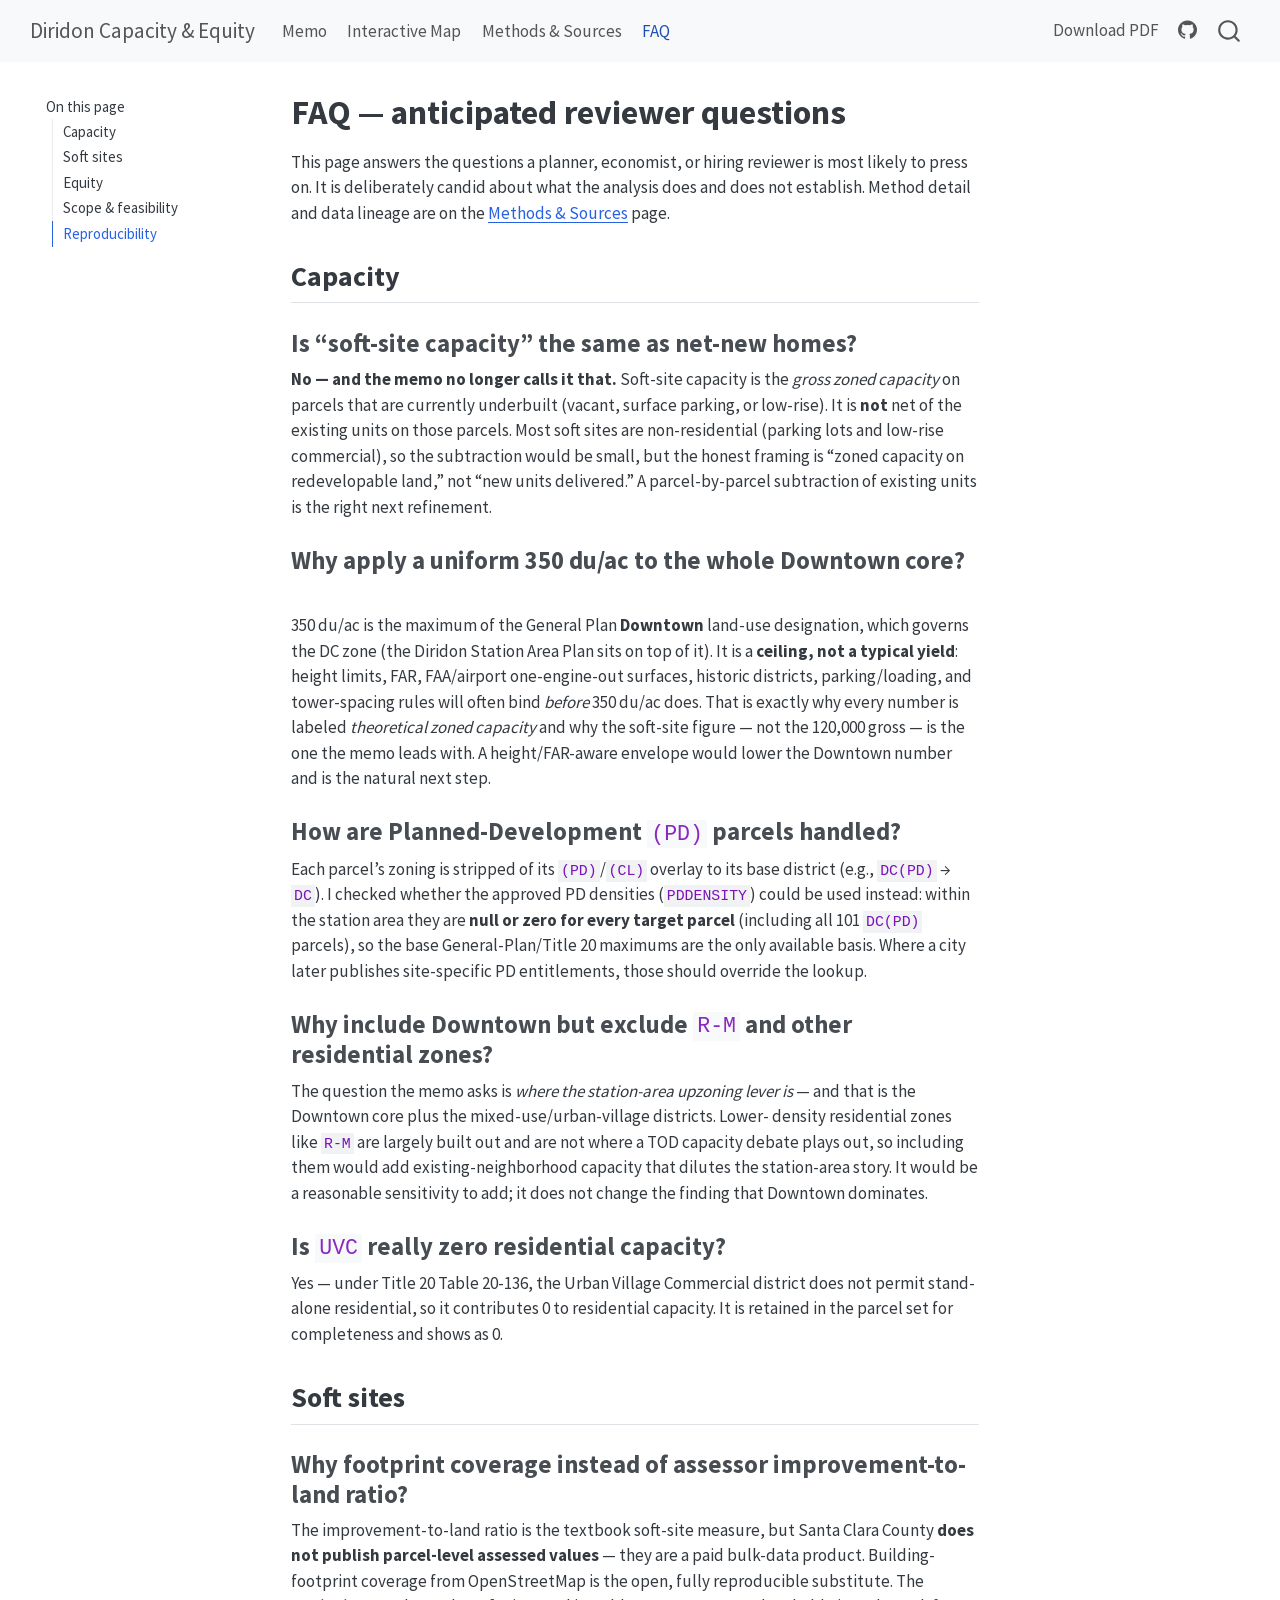
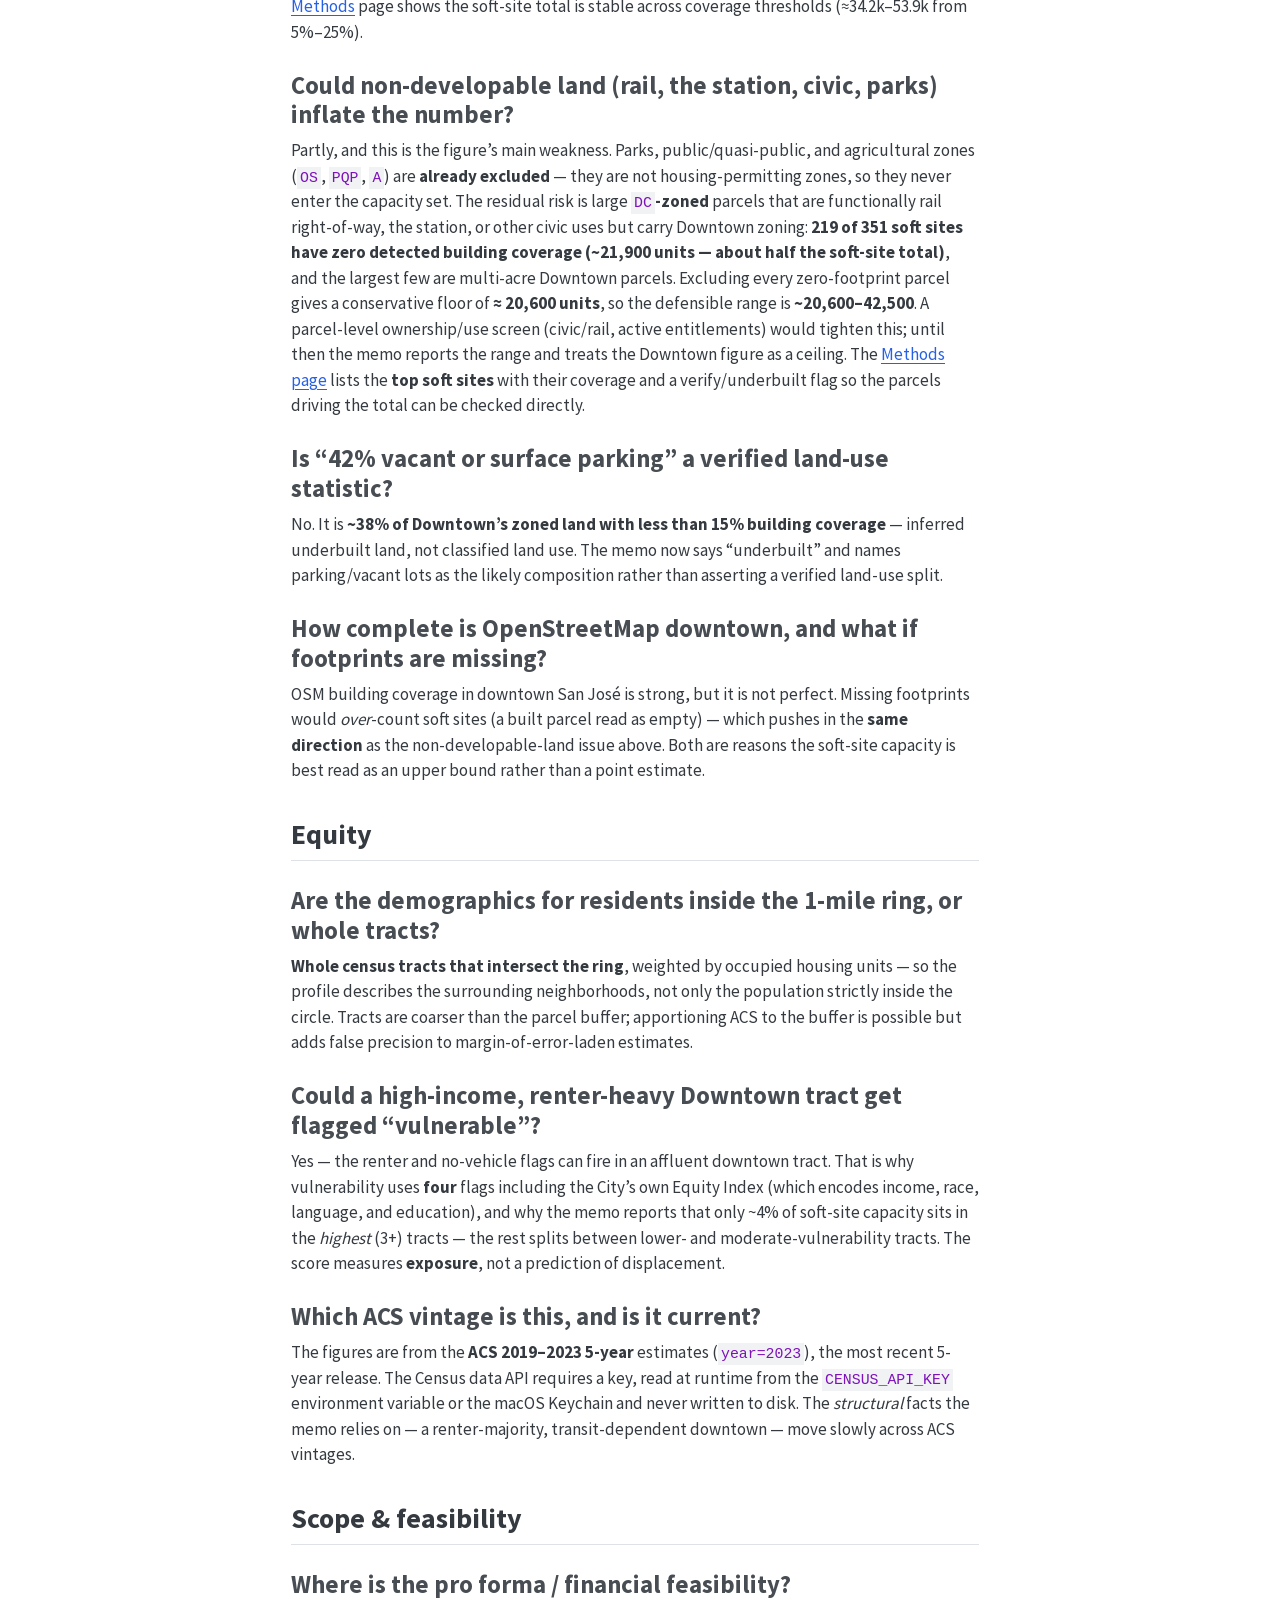
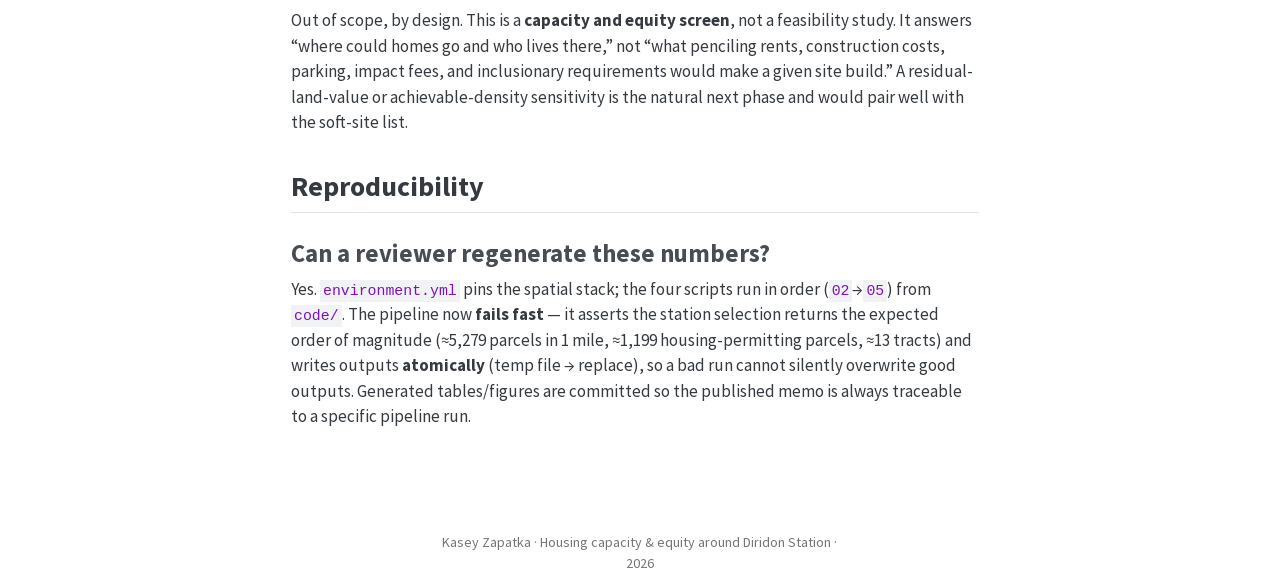
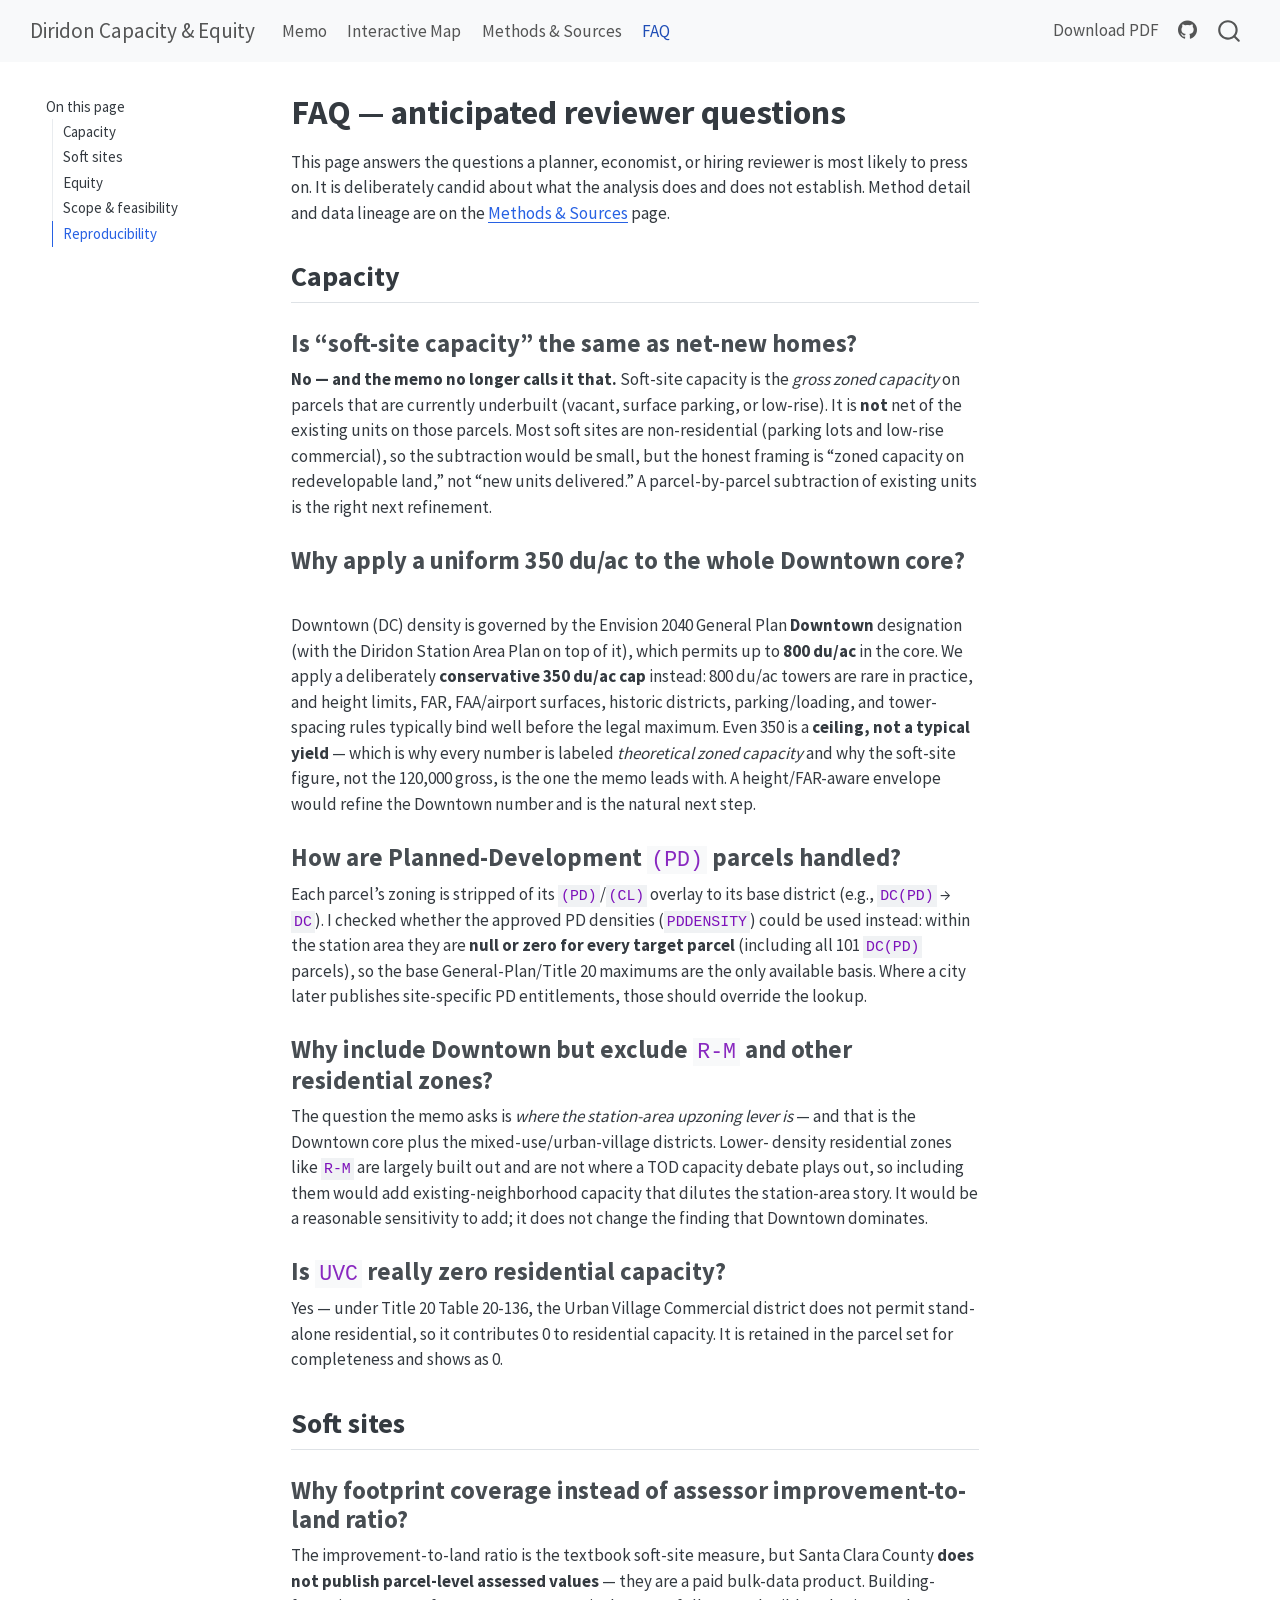
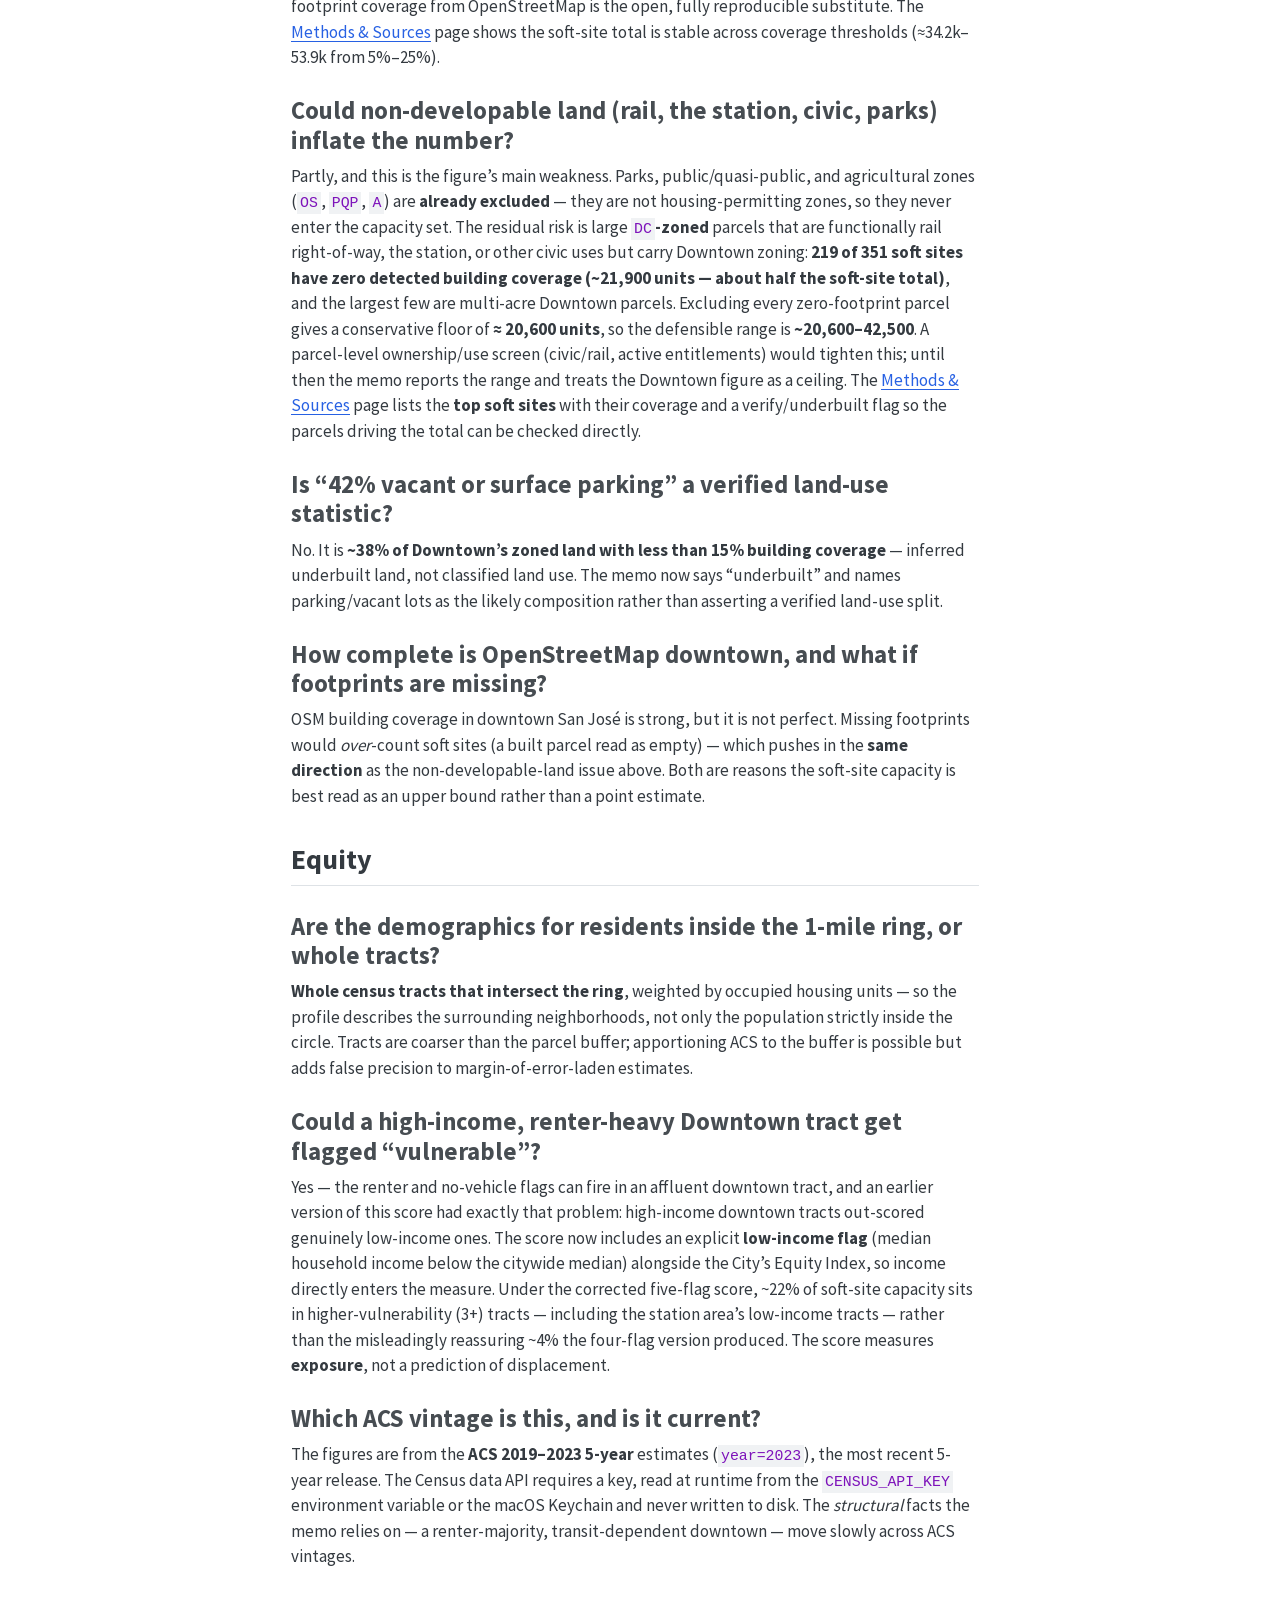
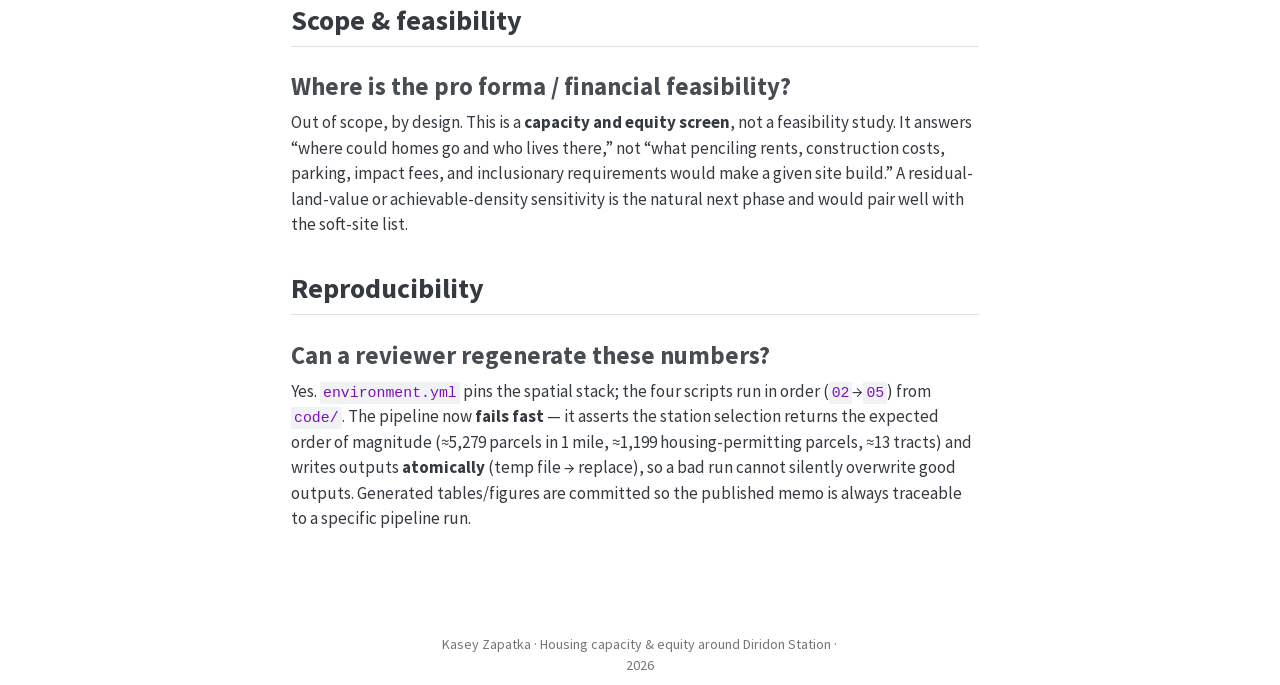
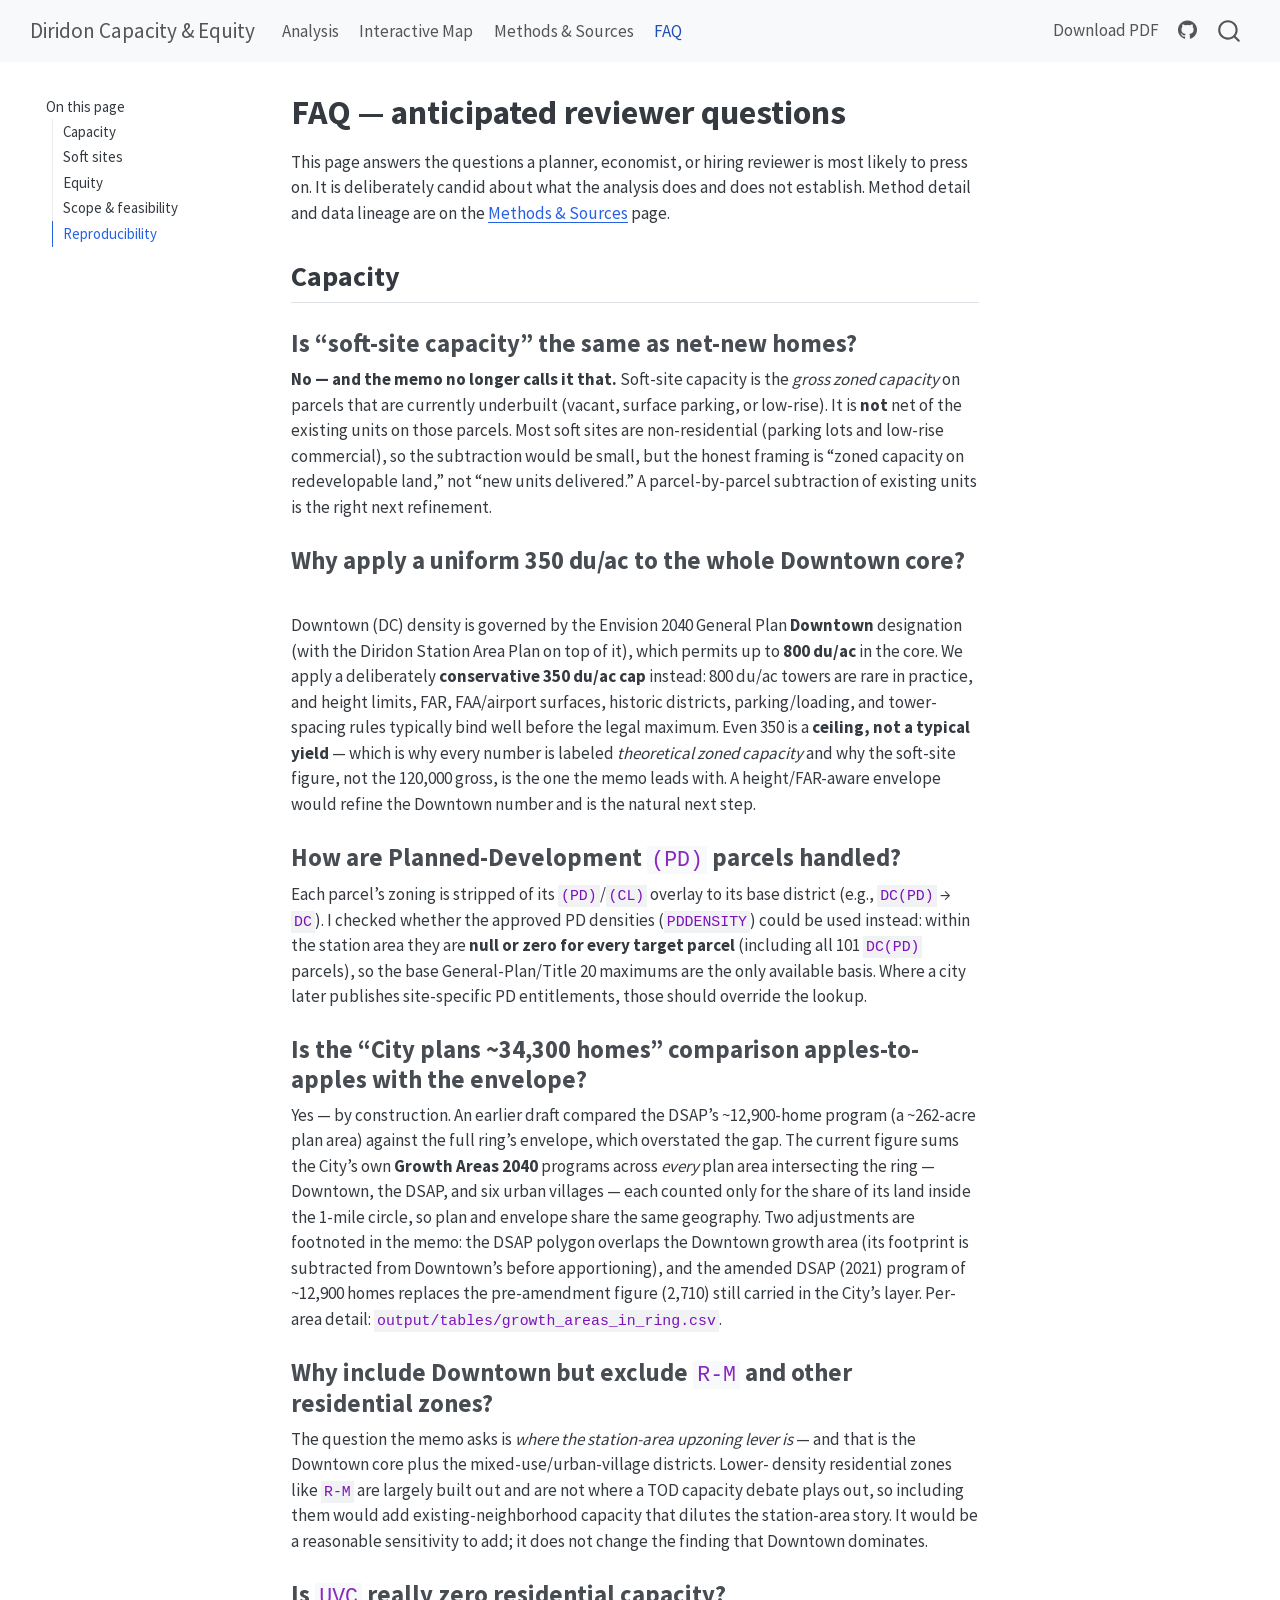
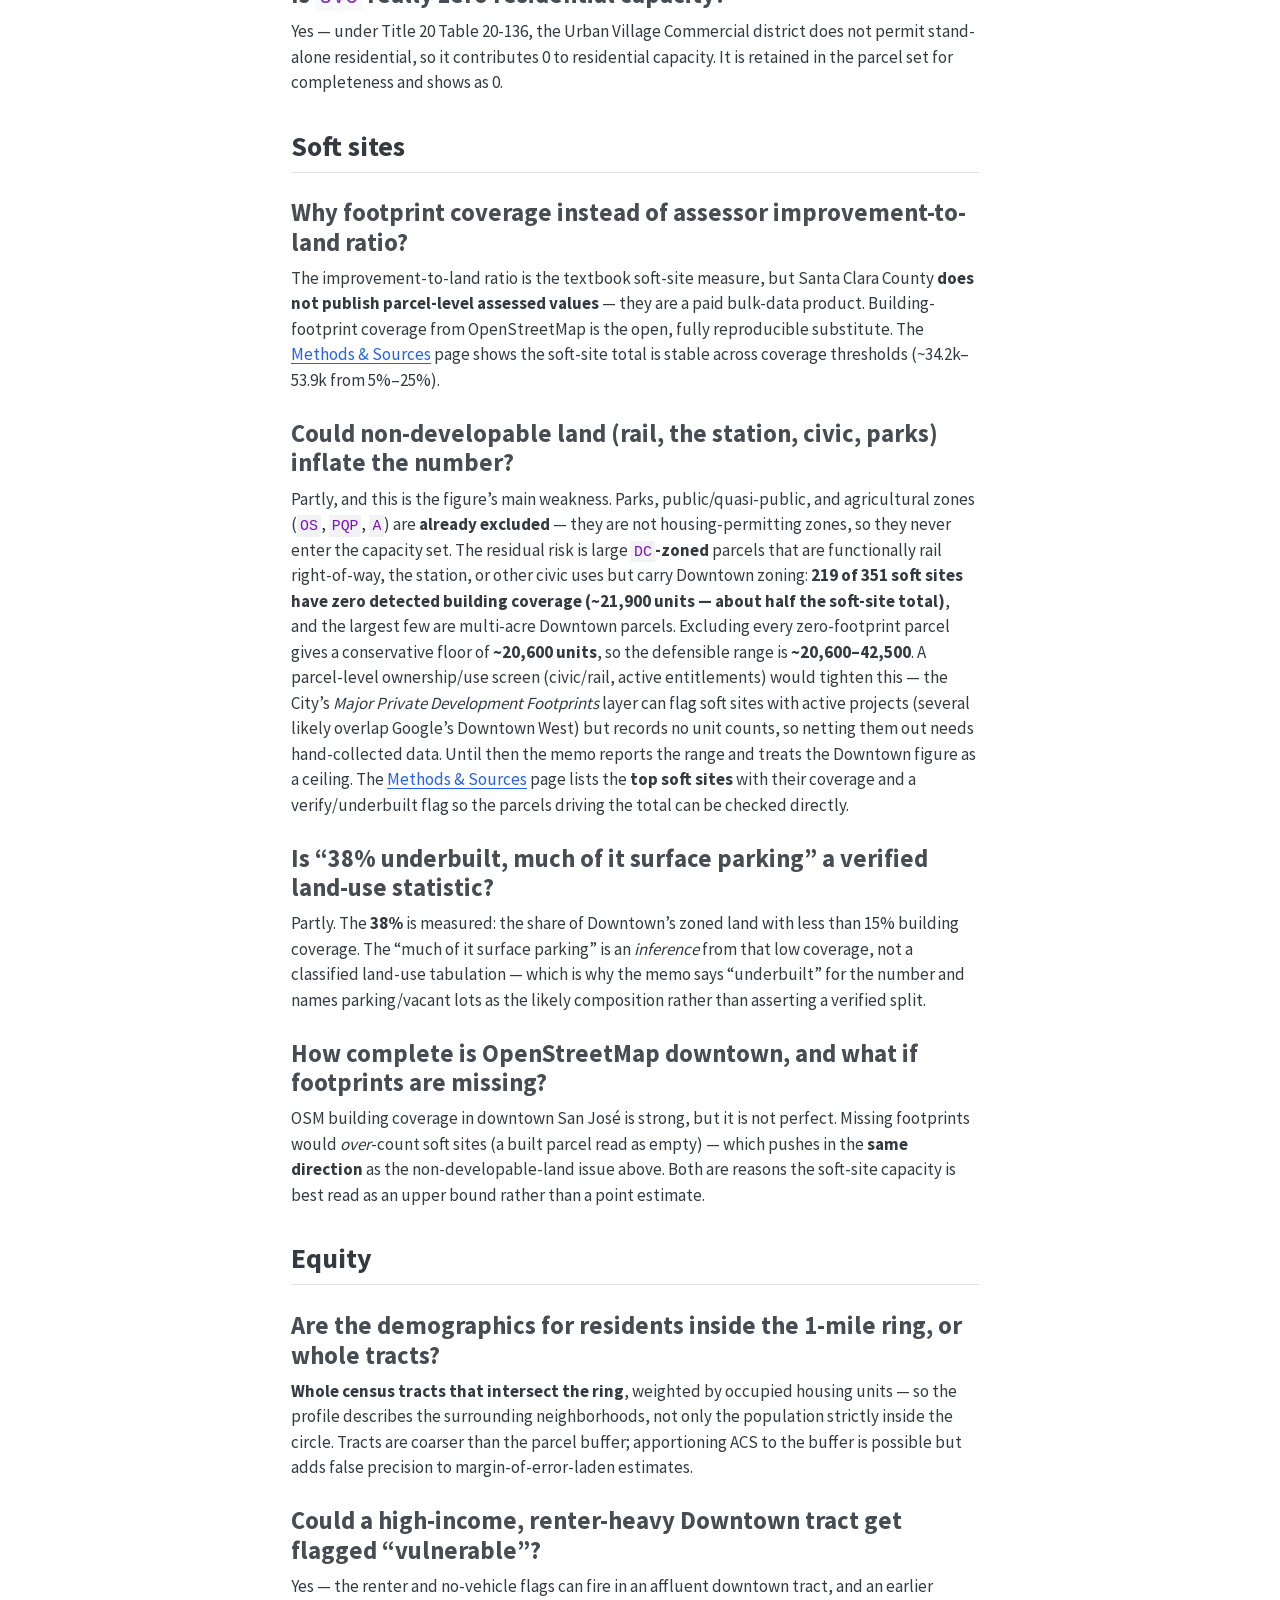
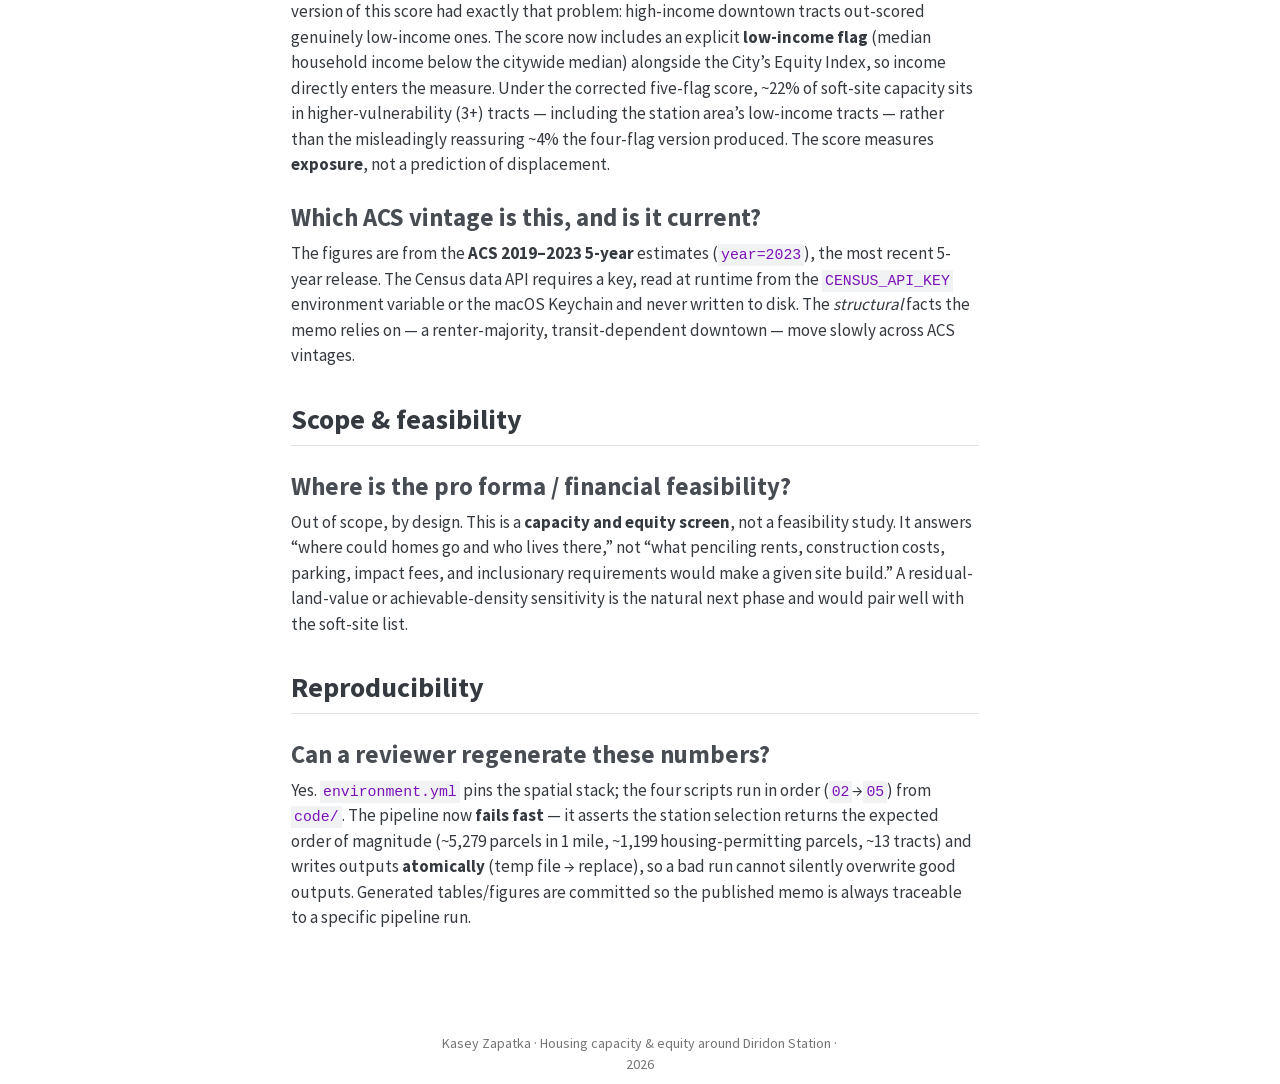
